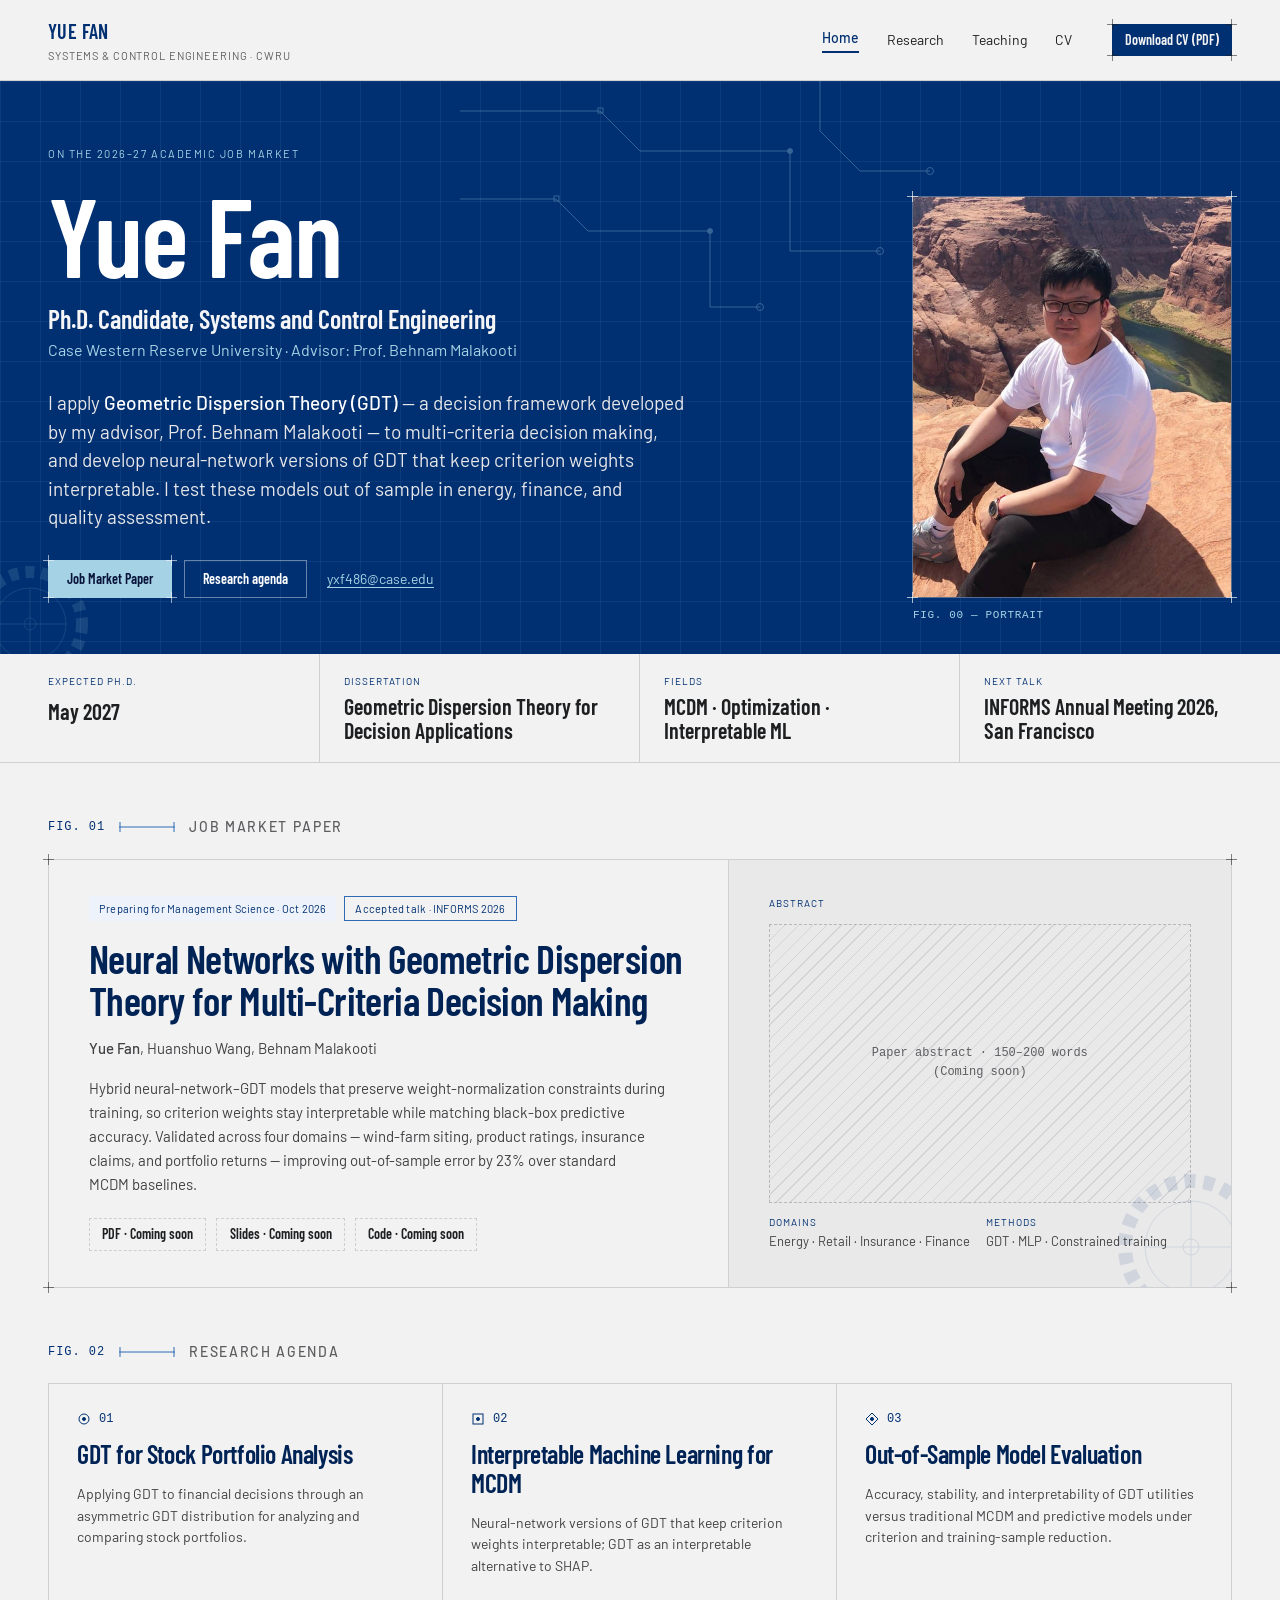
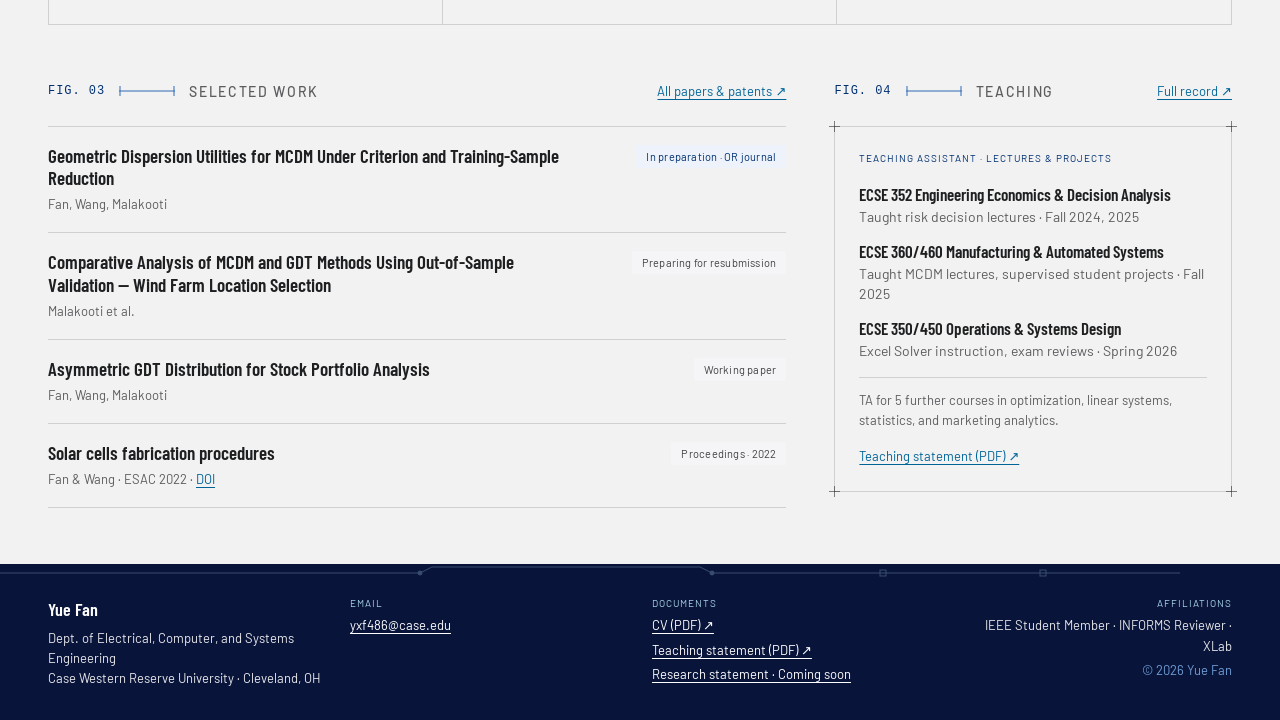
==== index.html @ 71620273 "Wind-farm paper: preparing for resubmission to a new journal Co-Authored-By: Claude Opus 5.5 <norepl" ====
<!DOCTYPE html>
<html>
<head>
  <meta charset="utf-8">
  <title>Yue Fan | Ph.D. Candidate, Systems and Control Engineering, CWRU</title>
  <style>
    * { margin: 0; padding: 0; box-sizing: border-box; }
    body { background: #faf9f5; display: flex; align-items: center; justify-content: center; min-height: 100vh; font-family: -apple-system, BlinkMacSystemFont, sans-serif; }
    #__bundler_loading { position: fixed; bottom: 20px; right: 20px; font: 13px/1.4 -apple-system, BlinkMacSystemFont, sans-serif; color: #666; background: #fff; padding: 8px 14px; border-radius: 8px; box-shadow: 0 1px 4px rgba(0,0,0,0.12); z-index: 10000; }
    #__bundler_thumbnail { position: fixed; inset: 0; width: 100%; height: 100%; display: flex; align-items: center; justify-content: center; background: #faf9f5; z-index: 9999; }
    #__bundler_thumbnail svg { width: 100%; height: 100%; object-fit: contain; }
    #__bundler_placeholder { color: #999; font-size: 14px; }
  </style>
  <noscript>
    <style>#__bundler_loading { display: none; }</style>
    <div style="position:fixed;bottom:12px;left:12px;font:13px/1.4 -apple-system,BlinkMacSystemFont,sans-serif;color:#999;background:rgba(255,255,255,0.9);padding:6px 12px;border-radius:6px;box-shadow:0 1px 4px rgba(0,0,0,0.08);z-index:10000;">
      This page requires JavaScript to display.
    </div>
  </noscript>
</head>
<body>
  <div id="__bundler_thumbnail"><svg xmlns="http://www.w3.org/2000/svg" sc-camel-view-box="0 0 100 100"><rect width="100" height="100" fill="#003071"></rect><text x="50" y="62" font-family="Barlow Condensed, Arial Narrow, sans-serif" font-weight="600" font-size="34" fill="#ffffff" text-anchor="middle">YF</text></svg></div>
  <div id="__bundler_loading">Unpacking...</div>

  <script>
    
document.addEventListener('DOMContentLoaded', async function() {
  const loading = document.getElementById('__bundler_loading');
  function setStatus(msg) { if (loading) loading.textContent = msg; }

  const FONT_MIME = /^(font[/]|application[/](x-)?font-|application[/]vnd\.ms-fontobject)/i;
  const MIME_TOKEN = /^[\w.+-]+[/][\w.+-]+$/;
  function toBase64(bytes) {
    let bin = '';
    for (let i = 0; i < bytes.length; i += 0x8000) {
      bin += String.fromCharCode.apply(null, bytes.subarray(i, i + 0x8000));
    }
    return btoa(bin);
  }

  // Error sink persists across replaceWith since it's on window, not the DOM.
  window.addEventListener('error', function(e) {
    // Failed resource loads (CSP-blocked links, scripts, images) fire plain
    // events at the element — warn only; real JS errors carry message/error.
    if (!e.message && !e.error && e.target && e.target !== window) {
      console.warn('[bundle] resource failed to load:',
        e.target.tagName, String(e.target.src || e.target.href || ''));
      return;
    }
    var p = document.body || document.documentElement;
    var d = document.getElementById('__bundler_err') || p.appendChild(document.createElement('div'));
    d.id = '__bundler_err';
    d.style.cssText = 'position:fixed;bottom:12px;left:12px;right:12px;font:12px/1.4 ui-monospace,monospace;background:#2a1215;color:#ff8a80;padding:10px 14px;border-radius:8px;border:1px solid #5c2b2e;z-index:99999;white-space:pre-wrap;max-height:40vh;overflow:auto';
    d.textContent = (d.textContent ? d.textContent + String.fromCharCode(10) : '') +
      '[bundle] ' + (e.message || e.type) +
      (e.filename ? ' (' + e.filename.slice(0, 60) + ':' + e.lineno + ')' : '');
  }, true);

  try {
    const manifestEl = document.querySelector('script[type="__bundler/manifest"]');
    const templateEl = document.querySelector('script[type="__bundler/template"]');
    if (!manifestEl || !templateEl) {
      setStatus('Error: missing bundle data');
      console.error('[bundler] Missing script tags — manifestEl:', !!manifestEl, 'templateEl:', !!templateEl);
      return;
    }

    const manifest = JSON.parse(manifestEl.textContent);
    let template = JSON.parse(templateEl.textContent);

    // Nested page bundles (iframe targets). Each ships ONCE, in the ROOT
    // document's manifest; frame srcs carry an about:blank#<uuid> marker
    // instead of a substitutable uuid. Every document mints the blobs for
    // its OWN frames — from local text at the root, or text obtained from
    // its DIRECT parent over the relay protocol below — so each frame
    // navigation stays same-origin with its initiator and a deduped page
    // loads at any depth on any host, including a file:// download's
    // opaque origins (where a blob minted by one document cannot be
    // navigated to by another).
    const pageOrderEl = document.querySelector('script[type="__bundler/page_order"]');
    const pageOrder = pageOrderEl ? JSON.parse(pageOrderEl.textContent) : [];
    const pageSet = new Set(pageOrder);
    const pageTexts = {};

    // ── Nested-page text protocol (parent-chain relay) ──
    // Page bundles ship once, in the ROOT document's manifest. Every
    // document mints the blobs for its OWN frames, obtaining page text
    // through a strict parent-chain relay: a document only ever SENDS to
    // its direct parent (which, for every document the publisher's own
    // runtime minted, is another publisher document) and only ACCEPTS
    // text from that direct parent; requests from below are honored only
    // for the document's own child frames, and the ROOT never sends
    // upward at all. That last rule is load-bearing: the artifact host's
    // frame-ancestors allows claude.ai (and friends) to frame an
    // artifact, so window.top can be a FOREIGN document — a top-addressed
    // protocol would hand page uuids to that ancestor and accept forged
    // "page text" from it, minting attacker HTML as an artifact-origin
    // blob document. The chain never touches the ancestor: requests stop
    // at the root, replies are origin-addressed per hop (never '*' when
    // an origin exists), and both directions are origin-gated (on https
    // a foreign sender's origin can never equal this document's; in
    // opaque contexts — file:// — everything serializes as 'null', where
    // an embedded EXTERNAL frame still fails the gate by carrying its
    // own real origin, and a sandboxed child of such a frame is excluded
    // by the own-child-frames check plus uuid unguessability). Shape is
    // deny-by-default: one request form, one reply form, no error
    // replies.
    // window.origin is the SERIALIZED SECURITY origin ('null' in opaque
    // contexts such as a sandboxed preview iframe) — location.origin is
    // computed from the URL and stays 'https://…' even when the document
    // is sandboxed, which would misgate every opaque chain.
    const OWN_TARGET = /^https?:[/][/]/.test(window.origin || '')
      ? window.origin
      : '*';
    function trustedOrigin(e) {
      if (e.origin === window.origin) return true; // https chains; opaque==opaque
      // file:// trees: Chrome serializes the file document's origin as
      // 'file://' while the blob: documents it mints serialize as 'null',
      // so the two legitimate shapes can never string-match — accept the
      // pair in both directions. https origins never serialize as either,
      // and sender identity (own child frame / direct parent) is checked
      // separately.
      return (
        (e.origin === 'null' &&
          (window.origin === 'file://' ||
            window.location.protocol === 'file:')) ||
        (/^file:/.test(e.origin) && window.origin === 'null')
      );
    }
    // Non-empty only in the root document (nested bundles ship an empty
    // island), so it doubles as the root marker: the root answers from
    // local text and treats a miss as authoritative — never relaying to
    // its (possibly foreign) parent.
    const isPageRoot = pageOrder.length > 0;
    const blobUrls = {};
    const resourceBlobs = {};
    const UUID_SHAPE = /^[0-9a-f]{8}-[0-9a-f]{4}-[0-9a-f]{4}-[0-9a-f]{4}-[0-9a-f]{12}$/;
    const pendingFrames = {}; // uuid -> [{el, frag}] awaiting text for own frames
    const pendingRelays = {}; // uuid -> [childWindow] awaiting text to pass down
    function mountPage(el, frag, text) {
      const pageBlob = new Blob([text], { type: 'text/html' });
      const u = URL.createObjectURL(pageBlob);
      resourceBlobs[u] = pageBlob;
      el.src = u + frag;
    }
    function deliverPage(uuid, text) {
      const frames = pendingFrames[uuid];
      delete pendingFrames[uuid];
      if (frames) for (const f of frames) mountPage(f.el, f.frag, text);
      const relays = pendingRelays[uuid];
      delete pendingRelays[uuid];
      if (relays) {
        for (const cw of relays) {
          try { cw.postMessage({ __bundler_page: uuid, __bundler_text: text }, OWN_TARGET); } catch (err) { /* gone */ }
        }
      }
    }
    function ownFrameWindows() {
      const out = [];
      for (const f of Array.from(document.querySelectorAll('iframe'))) {
        try { if (f.contentWindow) out.push(f.contentWindow); } catch (err) { /* detached */ }
      }
      return out;
    }
    window.addEventListener('message', function (e) {
      const d = e.data;
      if (!d || typeof d !== 'object' || !e.source) return;
      // Origin gate first; the structural checks below (own-child-frames
      // for requests, direct-parent + solicited-uuid for replies, the
      // root's never-relay rule) are what hold in fully opaque chains
      // where origin strings can't discriminate — a sandboxed root's
      // FOREIGN wrapper still fails all three even though both serialize
      // as real-vs-'null' rather than matching.
      if (!trustedOrigin(e)) return;
      if (typeof d.__bundler_need === 'string' && UUID_SHAPE.test(d.__bundler_need)) {
        // Requests are honored only for this document's own child frames.
        if (ownFrameWindows().indexOf(e.source) < 0) return;
        const uuid = d.__bundler_need;
        const text = pageTexts[uuid];
        if (typeof text === 'string') {
          try { e.source.postMessage({ __bundler_page: uuid, __bundler_text: text }, OWN_TARGET); } catch (err) { /* gone */ }
          return;
        }
        if (isPageRoot || window.parent === window) return; // authoritative miss
        const waiting = pendingRelays[uuid];
        if (waiting) {
          if (waiting.indexOf(e.source) < 0) waiting.push(e.source);
          return;
        }
        // Never-answered uuids would otherwise accumulate forever under a
        // request spray; past the cap (far above any real page count) new
        // relays are dropped rather than remembered.
        if (Object.keys(pendingRelays).length >= 128) return;
        pendingRelays[uuid] = [e.source];
        window.parent.postMessage({ __bundler_need: uuid }, OWN_TARGET);
      } else if (
        typeof d.__bundler_page === 'string' &&
        UUID_SHAPE.test(d.__bundler_page) &&
        typeof d.__bundler_text === 'string'
      ) {
        // The shape test is load-bearing beyond tidiness: the solicited
        // check below uses the in operator, which matches prototype keys
        // ('__proto__', 'constructor') — an unshaped key would reach
        // deliverPage and throw, painting the error banner.
        // Text is accepted only from the direct parent — the document
        // that minted this one.
        if (e.source !== window.parent || window.parent === window) return;
        if (!(d.__bundler_page in pendingFrames) && !(d.__bundler_page in pendingRelays)) return;
        deliverPage(d.__bundler_page, d.__bundler_text);
      }
    });

    const uuids = Object.keys(manifest);
    setStatus('Unpacking ' + uuids.length + ' assets...');

    await Promise.all(uuids.map(async (uuid) => {
      const entry = manifest[uuid];
      try {
        const binaryStr = atob(entry.data);
        const bytes = new Uint8Array(binaryStr.length);
        for (let i = 0; i < binaryStr.length; i++) bytes[i] = binaryStr.charCodeAt(i);

        let finalBytes = bytes;
        if (entry.compressed) {
          if (typeof DecompressionStream !== 'undefined') {
            const ds = new DecompressionStream('gzip');
            const writer = ds.writable.getWriter();
            const reader = ds.readable.getReader();
            writer.write(bytes);
            writer.close();
            const chunks = [];
            let totalLen = 0;
            while (true) {
              const { done, value } = await reader.read();
              if (done) break;
              chunks.push(value);
              totalLen += value.length;
            }
            finalBytes = new Uint8Array(totalLen);
            let offset = 0;
            for (const chunk of chunks) { finalBytes.set(chunk, offset); offset += chunk.length; }
          } else {
            console.warn('DecompressionStream not available, asset ' + uuid + ' may not render');
          }
        }

        if (pageSet.has(uuid)) {
          pageTexts[uuid] = new TextDecoder().decode(finalBytes);
          return;
        }
        if (FONT_MIME.test(entry.mime) && MIME_TOKEN.test(entry.mime)) {
          // Strict artifact hosts allow font-src data: but not blob:.
          blobUrls[uuid] = 'data:' + entry.mime + ';base64,' +
            (entry.compressed ? toBase64(finalBytes) : entry.data);
        } else {
          const blob = new Blob([finalBytes], { type: entry.mime });
          blobUrls[uuid] = URL.createObjectURL(blob);
          resourceBlobs[blobUrls[uuid]] = blob;
        }
      } catch (err) {
        console.error('Failed to decode asset ' + uuid + ':', err);
        const blob = new Blob([], { type: entry.mime });
        blobUrls[uuid] = URL.createObjectURL(blob);
        resourceBlobs[blobUrls[uuid]] = blob;
      }
    }));

    const extResEl = document.querySelector('script[type="__bundler/ext_resources"]');
    const extResources = extResEl ? JSON.parse(extResEl.textContent) : [];
    const resourceMap = {};
    for (const entry of extResources) {
      if (blobUrls[entry.uuid]) resourceMap[entry.id] = blobUrls[entry.uuid];
    }

    // Artifact-host CSP (connect-src 'self') refuses fetch() of blob: URLs —
    // consumers read these Blobs directly. Survives the swap like the error sink.
    window.__resourceBlobs = resourceBlobs;

    setStatus('Rendering...');
    // Page uuids have no blob here — they ride inside about:blank#<uuid>
    // frame markers the pass below resolves after the swap.
    for (const uuid of uuids) {
      if (pageSet.has(uuid)) continue;
      template = template.split(uuid).join(blobUrls[uuid]);
    }

    // Strip integrity + crossorigin — blob URLs from a file:// document inherit
    // a null origin, so crossorigin forces a CORS fetch that SRI then rejects.
    // The manifest bytes are ours; SRI protects against CDN compromise, not this.
    template = template.replace(/\s+integrity="[^"]*"/gi, '').replace(/\s+crossorigin="[^"]*"/gi, '');

    const resourceScript = '<script>window.__resources = ' +
      JSON.stringify(resourceMap).replace(/<\//g, '<\\/') +
      ';</' + 'script>';
    // Inject after <head> so the DOCTYPE stays first; prepending the script
    // would push the parser into quirks mode. DOMParser always emits a <head>
    // (synthesizing one if the source HTML omitted it) but may carry
    // attributes through, so match the full opening tag. slice() rather than
    // replace() keeps us clear of $-pattern substitution in resourceScript.
    const headOpen = template.match(/<head[^>]*>/i);
    if (headOpen) {
      const i = headOpen.index + headOpen[0].length;
      template = template.slice(0, i) + resourceScript + template.slice(i);
    }

    // Parse the template and swap the root element. Scripts inserted via
    // DOMParser/replaceWith are inert per spec — re-create each with
    // createElement so they execute, awaiting onload for src scripts to
    // preserve ordering (React before ReactDOM before Babel before text/babel).
    const doc = new DOMParser().parseFromString(template, 'text/html');
    document.documentElement.replaceWith(doc.documentElement);

    // Resolve page-frame markers: mint this document's own blob for each
    // framed page — from local text when this is the root, otherwise by
    // asking the direct parent over the relay protocol above. An
    // unanswered request leaves the frame on about:blank, the same
    // degraded state as a refused embed.
    {
      const MARKER = /^about:blank#([0-9a-f]{8}-[0-9a-f]{4}-[0-9a-f]{4}-[0-9a-f]{4}-[0-9a-f]{12})(#.*)?$/;
      const needed = [];
      for (const el of Array.from(document.querySelectorAll('iframe'))) {
        const m = MARKER.exec(el.getAttribute('src') || '');
        if (!m) continue;
        const text = pageTexts[m[1]];
        if (typeof text === 'string') {
          mountPage(el, m[2] || '', text);
        } else if (window.parent !== window && !isPageRoot) {
          const had = pendingFrames[m[1]];
          (pendingFrames[m[1]] = had || []).push({ el: el, frag: m[2] || '' });
          if (!had) needed.push(m[1]);
        }
      }
      for (const uuid of needed) {
        window.parent.postMessage({ __bundler_need: uuid }, OWN_TARGET);
      }
    }

    const dead = Array.from(document.scripts);
    for (const old of dead) {
      const s = document.createElement('script');
      for (const a of old.attributes) s.setAttribute(a.name, a.value);
      s.textContent = old.textContent;
      // text/babel scripts with a src: read and inline. transformScriptTags
      // does XHR against the src, but blob:null/ from a file:// origin is
      // silently dropped. Inlining makes it a plain inline babel script,
      // which transformScriptTags handles unconditionally.
      if ((s.type === 'text/babel' || s.type === 'text/jsx') && s.src) {
        const pre = resourceBlobs[s.src.split('#')[0]];
        s.textContent = pre ? await pre.text() : await (await fetch(s.src)).text();
        s.removeAttribute('src');
      }
      const p = s.src ? new Promise(function(r) { s.onload = s.onerror = r; }) : null;
      old.replaceWith(s);
      if (p) await p;
    }
    // Babel standalone auto-transforms type=text/babel on DOMContentLoaded,
    // which fired before we swapped the document. Trigger manually if present.
    if (window.Babel && typeof window.Babel.transformScriptTags === 'function') {
      window.Babel.transformScriptTags();
    }
  } catch (err) {
    setStatus('Error unpacking: ' + err.message);
    console.error('Bundle unpack error:', err);
  }
});

  </script>

  <script type="__bundler/manifest">
{"8e4fa746-bc37-4291-9273-9fb681e285dd":{"mime":"text/javascript","compressed":true,"data":"H4sIAAAAAAAACt1963rcNpLo/zwFxPHYpNRNXWI7ScttjS3JjhPJ8khyMrOSRmKT6G5KbJIm2LpE7u/bh9gn3Cc5XxXuIFuXJLPn7Jn91lGDQKFQKBQKVYXC8jJ5v/1xe//N4fYWGVbFhCRxt5rmdTqhy6yKlxfDmpH//s//IklB8qImNEnrkOzTwTTNEnKV1mNyFidGK/L0KRlMc1JNc4KVzsJvvCmjhNVVGtfe+je+H5D+a3L7DSGXUUVOTxM6/FQVJemTvcE5jeswocM0p1BGq/pm3az4sagmUSaq+8XgvEMu6E2HXEbZlCLcC3pD0pwUg3OyoYEbVW8JzacTWkWDjPZIXU1ph8RFPkxHU6vsqkpr8zd2QWYB6QHwowt6c0L6vFSjWE4HWRq/S2mWzEPQGQevU9+UtBgi8gv9PvHYzWRQZB7ZwKIl4nmkZwJa/+YbQpaXCcxRRaO4Dmv2DSHDaR7XaZGTEa33odgPkNAERshqsk/65CrNk+IqxM/[base64]/UdZUOpjX1PYSPULyAbGwgktjEJv2tAFPTSZlFNe2RJA7TPKfVj4e7Ox3x9Zz19Kg21J9hTa/rzSKvaV6Tr1/5wvA82YqPQf3AkeCvWYMdxbwc0uvaZ5UzJ0VJ892ojoExll/BTPgbvWN29K/XJ4vBxuvlkF7TGJsZ86MazZ2mOCsYJX3glTCLWP0hT+j13tD3Xi1DH6/N6RZ1+33SXYWR8t+vNGphCq3n9iXJK7pjWRpT32lMljS4o5WTMKP5qB53eF8WeyQFcCmsv6293U9AusoPQqThu6qYHNRVmo+AIB3iwRQtj+tJZnPY/2Ye/R/mSjWaKrqSjIkshr8ljhxuD8egaMJ/csiEZLTmIBP+u65u1Nh4OemTnw72PvKpxP54zRmJkf9l7Ud0OtP4ij6+fpU7nCjATa7A7d6Dr2+qKroJU4b/9XmlIPj9nYtVPDiXDJKYfCTZpw81wify59OnEkuruG/iumF/6zWWXUVZTfrkVqAzLCri8y8XpBhKFeeC3jDY+Y0xAr0ujlZOOG2eeAGCOro44WgeXZyYA3QpYsKFdoFYy2SDY+TQrIXzkvhjNMHF/Cmqx34Z1eM8mlCJIHISUpOXczZv4SpY3jQuEvp5/8NmMSmLHHa9spWtzMkaRCgay5CVWVr73rIXhGVR+gH2tF8UtWctUagfVrTMopj6y8dhEh+HIHSeLHeI5wXmJyjeEOU2tJmxeQ+KQqhRoBK8fXOwfbp5cED65Izv+SzuIsRxkSW0uh1E8cWoKqZ50ouLrKi6k/TaT3PCqtGgE0+riub1Jnwg3/+1U1dRzsoIygQhCBkUVUKr3mp5TViRpQm5B8yLlbvgdKsoSaest1Zerw+K6y5Lf0vzUU98HBTX68UlrYZZcdUbp0lCc077v13Qm2EVTSgjLO6ycZrT25W/[base64]/9AOLUqRD87jlohdyopuDf6pHNIf3jZMKsTcR0KRx1bssoSQDF5+U1+b68Xh8Wed1bXS2vl1fD52SadidFXrAyimlH/SUR4ux8Dy7fuYLlqqiS7qCi0UUP/+1CgUaxuSyTlJVZdNNLc+C47iAr4ov1qzSpx701Olkf03Q0rnurdOIKIYnnJa3qNI6ybpSlo7wH6lR3UNR1MVk3aMr58MWLjvz/8NtgvSFGsdZKB/4vfPFoKdkQABLAlNGqy1BfxTlvo8c0rygrskua3MIsdYfRJM1uenPmCKvgigm/f0Enj5qzuZvBgzlw1YVgU+jb8lpJIcGAK+Tb8loPe1ywGv8bMcmprnTWlbNilMZuNSXV6qLsAWtndFjjH7918XzSW1t9/t3z7799+fy79Ul03eUs9XIlHru4vSyvyeoKzKomwF8GKysraytiSv8yHA7F2ll70Nqx6fG8vF6/Gqc17WKlXlnR7lUVlW2SmA97eZHspjBgRj7tf/h4eAoqxc6Hj1ytSHMSlSVbvqID0JcuuqyORrRLr8uiAjWEHE/XVlafkwtKSzIo6rHAChqymzwmYPzITMtbRUdRmjMSccMbYTUtQ7K4zPf5CU3SiJRVmtdKV/tbGY0ouSWTqBqleY+shC/iybrQyghBkxjtEDSDkVvCZUGaszShPRJdFmmiK/8FMCmKuqP+Iq8Vm5BbImQAiaZ1oVstdsiiktnwZzSsaaUQJBxhvit3o+R8yuoeoddguiLdKzq4SOvu/CoKCjBFUhVld5hmNa16BGaJLKQTIHaUG8Duralgqh2gm1CQfaT7ww/MgmnUmFZ8syDhysoquwdeWlNevRsX07zukdU5YIdplnUnBcwGcMg9YEFCA5eBxaWa5jlshiZcFAapg+9KG7IzpbyfSdPnu887O6ef3ryXOrMHe29nUCQ3t1L6g0IgOG1lpthF/vFa8opZf4ZKujqiQD08pBSVaU7rkEzb1OCcApo8HGJIH76EbUcWPJ0ap4aNJ8tpWFNW+ywa0i08wPgSTmAc08yzDjF7AtvI5/0dQCiEs8nn/Q/YIZ5jBAaKgM7hWhNUHW+c45hCpXFuM/BlEk0TSQmveSZjdx/1mT5vWh0CKr4QOh1hGErEdNhWNGVhaLOBGvMgzvvzLFnc5tw3bLLWgVswBenfyR/[base64]/ooasPmwPhzSunVlX5JsOwL2C3wRU38/xZ06WyGqgmRDHErLpgIVRkvhsOjA+CungdmK1SmhGa+o0nCn27JCjE/VB8CEdRtOsZuY4d+mkmDOYxLDtEde+l+YCFzTK7dI6gh3gdhZY6PLal6TvVt4Ijy5ONkKB0brRBJj0Eg2DoHSRlYAk3DB4aYzSJVRiDtvpSlNBVB77+6i83YJvS9KkAz90y71LWlVpQhkfVeuyVj64vu3v04tNlonlBN0GJj/Zn+RiDSuaJ7Tyx77NuoGATDNGdft5lTvEWvti7HKRuAZBel1W2iD4YWv74+Hp/jZ4hP519Kb7H1H3t9MnJ+Kvle4Pp09OFpelPvTx8+7b7X1ZvbtxnCz5x+FxshRsPFm2lRp+YvQvo4x1SMMTBUiQPtEOliCsq3RiUnQB6qjdk3OI/gofwayMZmzfAys3FuHohJG4S1ZFhQAr4JGQ/VpF5a/jIqMIo2mOtzFHeNzLtNoh3dWghTvoF9InwzRPDotyh17SbPvLNMrS+ob3YCD9xRVJGSyYuT2udAj9IhxizgKv7mwoW5ElAFCUgiIaCLtKQTfy8au5kGOwYXn9ft/rGStVkAaw7fdJZaxPXn9hbv2F1vp3gLdqiyU7D7RR19Q1G/yx4Ck+Wpg/vUFgsxdvC2ESujn8aqs1jDJmVMOfbfVAO/FaVEK71jTnwSKJN5f/1Urk6r1gZVH543QyoFWD+4yl8bpP1mBJWHR65j0DGWiR7pkX3L22RO3GMmosnBY/j5gLPAro+WgeBloXrnEySmiJh5UVwzsF5SmWkZS8Ig7u6yRdWrK9VDiQVEmUgENdWpIchrK4UTHwzNWDTbpdW/8U2PX7sMM1GaT1nCT5zCLDfBHzu2nh0EH484mY1vRk3SBQzEd8hK7N+H46iSonZv1A1tdEUvUNOiFriiZ9s/2CwY4pqFknspI5DQAtJa8FHFG5a1RWbG4WL3hBABSo03xK7SlcsIVyKnertvoy1EIRkSyRNd3zBokh8qnfB2c6/9NraIO3hBsKSdoBSLM7OEXKkFnL7usuLGsLBoVd4BhO8HgjdQFzE4ZarUIIeCqeVjxYjIHgRn/1hqhEelh+BO2PVk5OdCNgRFEqmRC/XY3TjMK8WQx6xxoNrTnng5rIEfG5QhYJ3OHJ2W+rtPyv42RpOXCmf9JKAuwWSYD/[base64]/IF8IIiyYlYZMoywgroxyjYC8wGLbIR3gyZtOSTBGRq0HlieAHMWCPePgXnI8Cie/+m19Pf91/8wkOovhV+KRwbFV0JXxUIvhIhLDKb/hTfgLrrPEJfspPIHaMT/BTfhoWhdEZ/pSfKqO8koUmHAVkbAIXhXFUcpuz/CIKgAYzc/SfP4rxi6AXCFzezusqpSL8S5RTUSYpBpKr9P2jiw65PMHT/dFlh1ycWOTd/gVk365B3yKPszS+6BGvyDfhL4FvkcfjKB9R/gH/VF/SvJzW+OED/KXK2XQwSfmHA/xTfbmgN0lxleOnn+nNVnGVm9+mpfzyuTTLy4oyJj99gh/q66SYMqpg7sIvCyp+F3DxqwEZv9EcPSDy8zb8tGtkNLqkusYO/FQ1hkU85ai9g79U+SCbcqhvs6mGlxTTQUY1pbfwt0NvMK5d1xOaTznR+e9dmk9tvCaFidZuYWCF38ELrb+DXcP5LiaPfzbmTzj7FFU/8d8WXUUdQVlRw6Ct+K5wFDUsLEUdPQOikj0HopaeBVHLngdRK47ymGZmtU0scesp2ohaFnVkHUEfWcWg0KioVYdlPa04Yu+LWnWKpap+VrC2BjsFm9eiLqbxmNVRxXE4hJ8H8NOuQfNEf9/OE/uroj5+tmiP3w1qYQ2HVkkVjTQKW1U0sjGA7xIB+Gr2z7/JieVfzVmF73pK4bs9n/BdTRJ8tmZI+fs0em9kkY2jqikRVfVMbFUt5ZW0636QxZp+yo+opkCVAGRTnMO2jCF2/kbv6F+vvWcnX72jf3kni97XZ0f/enay+CxYVD7GD7uf9vYPTw+2d96dbu7sHWxz8xrs1vt0tH1dig37lX/d5T7Lr0ks/gp8jyyJ7paIFyy/Fvh6o9Qz5b9WF4Txzj9mgX8UdX87WQJbn2HwO1kM/GO22A+WR5ZFj2sgm6BmQOQx88HBKLU9aW+F0CQZoii2e6trGS7sn3YIKzskR68L2MXAjF6SJVOxWcLPOuQREV0edYgfY32vC6OPw7rYKa5gRTEKRzKweXEFo3EukmNg1MIe/oZTSQv2bbNjDqLukIgj8wqQqckSiWAqXr9alr+9155Gp72z5Vdjmk1o7R+zr6+D5VHaId4r8Bxj6ZNV7862x8u83jFbfC3aLqvGr5227dNoGAuEr6SiUdYhUZZG7MQI8W1oH1rfv4OKxGRnz3+1vBEAdaAPIJC/[base64]/gUNDyzuwg+07OlSee+mLsHq7i4YQIubBcwoFryxQG/MtaH3pCBQgom3tNYJNsPVoVs0XC8CPkcQqILBkpbdxKCVuompOM4awmw+0tyT3zX5ldgzFJZTxuMGQqPcGMXLQN7MDB6IQpqLWzBJMWmYZAGwXkpdbspd4I2QGlLBQW9dYzxRlUZdftXB/YTz7AWBMT3zJkhHdbjWGWtiYiCFFwgg/Cd4Uw1brbKAqUbDotJNYEd6V1RzGljoF7nXgrk6s/NbuRB1VeSwF17Qm6O1E3t34sVi3r4N3MkxVi2f9SO8dmuKZD7RJ23S5NZs37GZqKO5Vd2+AY3zx72Dw9ODw3/ubJ9+2t/7BOrw8iL52+npp8/726enZHFZGaSOuMoqA2ilCgths/LvCoLn5I+6kMdOj0dTy194jUD+wKha+YNH38lfIg5XwQNFflhUE9DTOAGUZBzjiY0jdgALysdlZctEMIT15S0r/C6EErq30eYvVQXRuieqLQjDor6kZTTXt7N4Yc9xGC5EWdZq9RRKyHTOlS1uKmpR6gCeu7vh+oF19Fg93JR3LjOE4wjkzCAaBAHgaYV9WKxn3SybmhfAYHg9Y9htusahCOVCJbdtN6vLzIjzc2OhZCSY3GKXlxdIXjA6GVW07JEkrWhcd/GSbxd66EaMpaMcGmP9usz0FWBD95bHD7071mX2UTvtfB0GWUeTEndkZ+ODbRH+ObwpObd8hJLtne1dEBof97a2TemL1VnzyqjYGjsyEAPQWFoKGuLDYJ4Y+Abh4cUS6JYFAk8Z/jgLAFIobv5YcV0YxM11h6sou8BQsYrmZn0xT2YrHvmC19m5IhTX18h6EhzXngZSexpgNR7Qg5XhgxwWBxaenkZ5XkDsF7jBrKmy42iweoPDLOy5ymSyl2isVBhNrBOOK186AMWPRdMg5OHZvj/go5DiITAF68HOh63t0w9bp7+82fm8rUJ3Vro/RN3hye33sycqXGdre/Pn0829j4f7ezun73b2fpW1fbjfMfzK4u6wqOA/sDVps8JXuREHDqw3n/+hQMjF8ZVfF/6KMuqrOnd+5f8JnLiglG3R+GIXIsAPo5FP1RkcXUlZCMGi2UetwKk7BG0xGDLUoNHMViRo5lyXjmWwcBeM7N1RVgyirMvioqTiKqUXNPpv5QAYjOIC2ipiyijlqjJEnWXzGMG/[base64]/MekyoGU3hdAgN9hZu0YNoqNrViHU5nS0aArEI68s0q6DA9ZVC25JLPIUcIJagSItxERHpEtJqCxq/4LHPjzcSqMCX4FeG+nFrWpnmBvEKyZp0r1iPVBInK89/TWaXnvrDaDAH5zhMcgY+sDj9opZVVRgokKnEeyL2rtQsnMRzbLBEe7x/ywRj+MXODg4gSSN0NdbXOOYeofZ6QHsU5hB/4X7mFkje/6AM55QAUCEgWfctjzVEfA7fmyuCsCruRKiUfD7kVEg2xcRwn4A5XTgMkf9vmVnjmjhEnaLhcaWzFG4xL0E5C3qu5fWWB8xpwgBIscvVeeaUsjUyE+X7Uc3Db8lPQJXbmAX+zlNmC/qpsnP9Ibh2V/[base64]/vEBC+/ri2uPuilaqYSThGZtjZT2avenL4Y5PRp15IHPqiH17auoymnyY5GhSfNOtclgnyr/rG5N+8jWV+PI0Qy5mQe+boSnp+ou34YH1hzveAUWNbQyjN0aF3GEvlFCjtcya4DI0BYv6LPIaAg1fO9IX7E9IdBRAw19+MUdi0hs2heLZnT7fH1dC4Z1d3nDjFFf13NN7KqC0AlAc7LrEy9oWS6OJby+rk3haBvuAd79hnvTbC8lFb1B6GPp52oTPeITCiAykz/DMDTM/qU8uNq60YKPbgA9vtKNamveAiiNnZNfsOkbF2zcSL8FMesqkcTH4squJeLspIUEwqk2gPdaTAmQRrGoumjNdGAYN3KcckI8iCHzOo1yIbJTSNwlrK88iopnJiBWZgJPk9aAfHuLbFtK7lkiHpnNPKeipYfZoYfEXcpOU2ADp2hOpySnl7SSk5XIi/B8A6YJiRihk7K+sZFzUGthcxfjdjq30fgB9BWZMBrElWMzCs2baRYDGmsiZb9EWZpIccv1IztJ1qXDOmo4d+3qKezql3Mx4EsAVQedsosXeoOiyGiUt93JsLoXBLyPaEApaUy7NOxonFLtotPaeS3pmaWsfk9BgpqG+oY5A6opu4WpGERMXCFuNImYaJDWdOKZbcCa/[base64]/MkqyyXR71WgWLq5ZY8uYyyB4gTdAS2yhOY1328en+/ULiMsmZj3rsEs6Ci6k18xNegJQvhAyTJA8XCJXett4oEU2OCVSwRf/qUtAqCSzGkBjDpmcNT6e9k7FZOMQanWcUmWDtntByGLAbJ52wXGFrB783MtaXb4plCDBiEozagzP9ugLKOt2WGtuNG11Z0h2XiBlfEHEa18hu0YWFVMOBx3lWg25lXfm7jXseLrt3muCCNAByYG+M427JT/jkLQQf0MHUtgHDjkmbA01OJaE+hbH7F2enxSbJaFaxGh3lPk29jnjtdLZ1AuXTlBmFZ/rX/eoT+a4OgTXs/[base64]/XN2/bVm14F/vPH1L1+fBDLt1BRHfs6uMXX0OfP+fxTskDCPhxB8SFRzsPxL6Av9P7gZXN+xF4wjptPzSAdzRXN11Z+soJNiAVi2kdHbjuBVYcoXP9MbjIswoD992ua937jLDz5XhdNdbOi/Q/zYM/vcmLPHNdhZ+ggM0BsYNSTToTu8/zbNE0wAqJeRbYLU9klzQYD50WgdWEolJFpq2a6msFMBkABrAFFBJGdFlGxf17TKo8zna8qfBh0y5ems2/KMXMoYB+KPuHemZT9v2fZ0wqdL4yorCiRlq3D2DeaQQ9ZnxpbxCCVDbxfApGIcvrWJiAHZOAuF1GgOolK2t/aG1vab4IGXJm1z2jlTkJ4JmqsnoTiSy7l5jxWACzpGZeDAttq8Xq6TU5n5vg54bN/vU4hscCBzSgyJQumzMU99c6xU0F332jAEWrK2ocYxrsBp3CGiisi8uMQTEVvM0wd6JyoB7SebTeUMc6byDciYEyXoyBmsyjMSY4wWalRRmpPbW7Sbrr0Eg6qwoE6KZJpRSFLISFRRbWGNRKo+Ak6Odch0SyKS4YWvDKp7c6aQP8XSnEelMI/lEjbOu76pQ+KhX86QcWfcmhnCA96N3031mnA6Gef/hmlSdzPmieM6sqhDyjGwT6kTDLQq/hrCLcyeOIKuG4JNm9l/5Lc0rPQlj9HMDfVbK2kY0e0UQopIvvIOUIMy6gglzDHuzNW47zkM2P6Rxkh1sBn5X3B6cNDXFgsINz2YY778v8XVPf1MyZ/I241D1K1NPfM49dDoB7ePB6A39jflIQu3Cv1z3plLyNKf6Y0RFake2MmFXQb/hHgBHzizeW8vwftlUMlOQfkmy3xv0XTMicwgiXG7RtEsaWjPZjXIXGJIRlNFAXnCe3eCafEK0Brpkxfffr9qYO2kJmJ2XiJs4Y/XyKtX5AV40sZrZInAHEbVZpHQN7WfBuSr3ByV7iK0tSVIEgO+7fEaef0aUp2EdSE0nm9fWl7+j9u/bO9jJBHEYPy8/c/trUbKDB7oKoLxQZOOKhqRAtM5kDqtMyqyVsC2dRkxkuIbFOQyTWhBommSFg9JhfFx7/BUpO842N7Z3jzcwxwfvbyo8bovBJK66T1OxGWwDvfWB3aG4dYYB4vD4CbmIYaR6FQUR2Zc7Yk4ozqBXb/3IMdT6u/l2Y1xaMGoWPPYAtp2y8Rg6IPAmKeDypx8qy0kDJQT0Do20JuD6XCYXkPmHI3TBvG+4p0Ge026J+G77sXMM+vBbZXmIc48cv3PHLLud8c98Ej1xwyNPfEUoJqIu1XTP2IVlHb/u2yC3EbQ3MBFfBk39qvLPJcOEAmFe1BMtWZM4wtM5/f0KZkfkQHAnRZg1QFly+A98iiVwL7xN3dTlMcE8Po5RZgv1QJzImPS33LvubyKSrx5W+VYrteOfOwsDMOHbr/2lqnvsuLrCzolEtdv4CSxAx9wJ4oYM+VcNUXxwDdiRQTrgUu/HqesQzzxmtr6XXUw7TwEBWjdZXlxkbyN4ouuyP5B6gLyDildQSm4HUirVEdZBicVfB5AYQi5suULB3N65vZ1jR4Uh3KB8f/i5Rdzh2a05qmOeebrDokHRgJ4AMChIvfrn+DvojWStNHcBD8sqph+xm/+g+BaDWxVQtBoK01QDCp4ze+i/SmYTD6Z0+pU/TXNss+QBqcBDWbscEzJMIvwbTXYv2HG1EuDnE0ZifAhipr4E1qNaEIgW4nQ6dR08bq/RBkzaCBDcY3ZmFn7Mxg0tmIksfloo3PdDGp1ozzpynZdg6cNuT3MhebyTtRT2sbWJvahjv+es2T0B/RQqp+Mxxgc5+tS2AvpqPyJkABWZy19+lR9CL5+VeXrz7iyY+0bw9x3sOi4K7lj+EwDVwioGXautLNxlGXFFebJ9KMOUbyOFolBWyZOETRzoXNw4bXDSF/BueCP8fIrzvIgYWs2A7f54IHNAa/oQqo/UGVwoeR1E1n3Cb7oIuAgYC/A1kcXJ20N78ow+qlx9NOnOfscp1zg/Kc0U8xstfLoqkPGo/oEtXhp4ga7MzyD0Xm5Ul570k0BqquFoHKZ86OV+GEcW23LlnFqRZVfP421QTx8BU4W8Fcsg4aV65bwh3iIdKB01PMu4xFKr/FIxaEaLnrU/HtIKbn5yY/cymW5/63RgMN//jj4w0JW8B3PeLDB7aIiLBdHA1lvDFOR1Ar1grPmGebisNhNc5wVa2XwgrmXio0ZhZrzJu+WTNL8V5eckzT/cT5FmydivI2rRMm7CATdjS+fAugQmrNpRcVbF87jy3e+rvEmjymri0qkWlNZ8mWPWOqrrPpcj9BSSaFE6HVN84SJ5rrc0nzbtQ4CSRKpLNaq3Zz93gyeuKMamw4eUCunNGFyd/U6XDwYzWBPPMijko2LGoQL7IeS7M+YXvywaY4YqaMLmoO9VdzTxYeb/vs//0urtotE3/ytIPFsCnA54H1stFlfE0QwAJWpTOMLYiwFcsksYLyjbl7UY0SjqAzTHc9ZwQwdaj65DJtYCx3m6V6ONW0OBX8dA1U0D/DnvlmHVHRCIUM3Dt9H7uoo+oaXaN5CrrDGXFdpCSaGQo5evI8VF3kMppykoCx/BpPQjWrQXmqkMqgXtLrhSbRrh4pdcRmavFH9k8F0UhIfFAiBmXouGNkdTOTC6O4AA+rDbFymEQJ5A0GPPJskI2eXtDojUZ7wXK8Mxz6hkwIGFOUWKJpfdhMKT4nAWjLWEBhWwMYy7I5plD1kgodRmtFEaDfmpdl723xmtOIm3se1+wXS1umE55IZPtGqixp/HlNrSHyP+O///C9yQUtIy1xRuCOEM2euO/6uhs0SrCBgGZRwYWlO45gyNpxmBt/FEfDFOE3AA8LSQZbmo2eMAL7TyjTMLhKcochuK0LXr9KSQngp6KEC6zN+FviJnSEfVgmoxfZcnlUhntPQq3L2kCkDqmDtBxIewZtCTxwyhO+Qn2b5T6cOnt8wHvT09LJHVjrk9JRWlXsPT0E033xxrf4aYIhAAtGFPHTd2rAtkz/WbDkOEdPUobCYRBdcL/atR3GMUQeh0Jsd8ln7pdXAPbYDx+IcdAfw6GBU3ZBxUVz0SCRlfFxFbEyi/[base64]/4BtdXnSLkvBr1Shl4IUxcgYnd6T7mTnFIHCAZ+At3TTKCF+qICUh/S9/GDCqCc4uQsNcPXWXXUWlZTzRq0WsCdVf0wcGOVq47ejrV/cQaixD6608sSwzYXKCbXNHLq2p3EL8oLnerb3JSXPQqKQ2o/kVldhsVJEv4dn87PIUvR9FhxB34NgkwNxmv2AUw3xRdsmTr9wxWoe/+VVF/3euzyai5tQ6TGFfB2gO2vjcejtJw5c2Mj4a26ysObYVNWMbC8OwUS6S4IANV8JpyiBpBOOmQ1it0bQeF9UzJpbykraHMcoXIto3QRk8Pe2WFR2m1zQxlvBVChTF3PBlSRNrURokaixCELA8FaAOPe7IQOOOGVksjMisRl+LNoE2/MhQxx3xHVbNpm+ch225pG0EhuAqU4nAOEQRsyDOtGDP5+U4q3BM5z/X23jCmlioz6cRu3H1AqVo+EwmlEGlBjjyEnJUkFlg2GztqT+4ikpDbis99QpOMM7hb8cQ7Vy5N2fdsLvALpJRGDU4l+BcAiFvQUg4D8ZRBUnHUNSvk0QcRg1QFe0O04oyYR4HNEC6A9wJbA14EBoyQq/h8o/[base64]/Aoc2r1Y+GJ3G1Pw7lk6DJ9q8aeR+NhfvmLZy+v8uYaLd2/gk5x/cYWK8ziHjc1F7rULLyNhwYmC+SW3796vwnN1R+5yJum7XqGGJsORmn9pPoLWrUKtlzeDktmhnu6kZSqw73+A6ji7QWuv85vBY650YvOVpwiwBqL0tccbMo68b62x+46EoMsd0zzxxNKvpiBUTczN8xbLqyJxaEN/cd7IhIATxPgxEAZm/nRvVmPgLgOjAfZPl2rKoxTcxTtCRtRDCMORweC5hCZOnordAdprrkH8yymVgGkRrr/6wRjxrYc1JVmG7yAi6yYA7xJR2nFnEDBuweCLW4jKD/419w7PZaeQmyRHSnEklhu/TmdO20Faiw1u9OK3iaRZVhJu5+MEUqW41mD0oj0bTwNiaJ+PfTklnrC1dtHg1UT4LkB0is6rBdlDTbjyuClxWXksWl9bDvUsLq03w/8Lc34nh/RMu8HEPMs52WXGt53fxgWKBO4nVQp77CPKA0Yl7UQ+0F7VomKqeroXRffgS5byvfK/ernBrNpwSmBTGsSrN18BFH7iMVEcdx/JihQGJneqP2eNM5J0lYfX2pxm/GrxoukrhVtVCQ0f5+pVYakjzIOU6ThGOA6ZhvbF4ucHJ98kzX1NuoyHcuPpkyRxdHcITHiBO/yRJp/o1F491j8LGxQlhCD9VBcSZVy566AvvYdA4buUdk31OGliARBGhvOiMN7FRfzs2JP6v7ZtrCZboiPti1zUkPvQ67hCsCA3ALrk/8bCKFQEfzia/3O6EHY/TWrzwgbk9fUsDBzE6TnXAyzhVhkIFeitlaHKDWI2mon/UgcDKwzTGEFweBzJllNviVowloD5tD4c0rv2mG9FMUcO/Csi+n+PPZq5Z64jhGBTs85WTEO/WYb52MOLA5kIyZVmHqDAZ0nAxOqcdtaBbuYNbOTvC/MsDqgxHqRRIejpCcRFRxC2bDl4+3UyMpmM0ci+66i9mCKp09om6yF1ypbQg/42iihmaOJjmSUYTJzBRlL7NigFcMrTDlgZZMcA7eWmeFFeoAbBiWsUUqjMrzhDSpmLtDf5fuLgvw7H+4gXw7LBzOBKDGph7A8AFCMYtAiu6Msl1gPX+9pvNw9PP+zv8eZO6ZL3l5WleXozg5L1cAYP/bfX78NtwdXk6SXgB7NmJCGqepHkocgBoeAf7H/DwO46+/f55d+v9zc71m5vzLyvDHw4+lb/Qy62XH0a/1Zvvsnz33cvi1+V//P39ZEiXPrD/+P7wy3a6VcU/Xuzu/Pzh5TB9u/wfDvCtvd17EO4mxaSBNBTeizjAtpEfHb6/Hv+2tpr98v6fH3fj5Ke9my8rq9vJaOV8nC/Ha2s5u165uPnyaeXwOvrlxa+/JOzgx9Xhwdbn4Yt//nS+qjp4++bt9s58xP82iAY0W4ZJTCK4bfW378K1H8KVZSx3seXAbEwnK9//nCbpxy87SfnTl50vP7x4v7yznX7/98vzbPn68z+z7Nu/f9i5KXeLv7988fei+umHncu6XNv/xz/fv313vnpj3y+Kk/wA70a9kxdnWZW6F4xa2dpiaZHMkr96Bew8h4Fbr2bwmxVgR2BV3COXhN9lxR+IErirRlVa3/QAu+ZqlbFNmt9TtjlldTERV6fk1XsuixeMgzY+Rf70Kcnt543W7YcPeJwbyA3Y//yRGXYphjRyvEVqX1pImcCCv9HkJCW1m8t3Y54+JSOVfs640zIKnzwRf3IK3kwGRdZ84EDE020VdU0TfEu+Kopa3IoWyOtn4OFbIzSZ0RG+FwJZiYVsCt30rsYD23Pe8FYPcR8xOjppkdPqwWw+ce939t6+2Tn9tLezc/rh4+H2/i9vdk534QmiFyvrLXUOP+xu730+5FW+pc/Xm1Go8nL4Lga+Mb/I90W0oXNVM4rH9H69BciGi3WniBL3mQO5YsBmQJNdnoPzoY8wlEWWza9uvPBgPIoJW/ZbwMa3Z0YsV/ykpuZTVUxSRuWted/SpcwxqRZmoZpSkcd/gBmtLQGihF9Hiy7ViUs0eiUR8v2KYhjluaPg6Jup89754Rc7TdMUCxkmouQClVXOcxG8WEkU+xjH9AcFQZWsWxXjqmBsr0pHaPvzorzIb+Cp5tabXiyEd4WjRGmHFbXOyfBdplWo6Ln+oIYND56HcA8pT/Dqn6/dBTNXL2pOmpU6mebJg5hScRlg7vNHBVEco1PX1dXRlcvhih5QIwU1yeQyWU1xmCxQ3AWrENU/[base64]/KJDW0J2GSE4KRJjZeDLinV1Y9eC1F+TIoHpmhTJUS6TWMhmcDoS61Z9s9Y9v6apb7VCC7G4VQPdQZjQYTTNanMk8pbsvFPdpo0xfw8EEjOq5z/ch4kXnFOB8QqIGYVh12G0NpnNydeDpOMsCSN6lhdCCggbLGYaF76GZx7xxxHrEShzxIJMAtAhMgfJPOH9qCUgd587WJ+LNzKYYjJEkhc6UIWPwWr908Hex5AbDdLhjciH2iIKo8sozTAv2UOE4h+ThFbjECNxhWIwmbKanNlSF/Y8T0+KNzsjRQW2YnImtBrz61l4R+x+Y4056/[base64]/3QCzzrHGLBFvwsw3Cx5IG/SbTGgxrX3giM48i5BeD/KPR7Zs3/7MlJFte+BDeRolvuEjkGXQvqnGzuNnvZM6r1S2LO6W09e8NyaFGr6mXyCatzrWHeRdQ+iaRnG0pivfiV4LcnZ2wz+kZ0giYwa9x5BVEEVqJKGtYWxsPJRU7YQy6GRWROuqZYy+Q3lylAyO4J+sbODb8s7dQ5OkC/[base64]/Gq3EKEUkkNO/EZ0+c7xUUV1M0phpJ9Wbw73dD5unmwfgu+CrZHmZZNFNMeVuaS8cXt/KlL3DjF7PwrjIrJJ1+KfLn7NPi7wXF9l0ks/CUZUmqiL8mIVRfBtl6SjvwnM5rBdTuAQ2C8/j2/Mpq9PhTVfkzNOfBo1PrIxi2h3Q+orSfBYOV28Bgd7qLMwLNq7S/AILuvzv3soshPRZvAz+6sE/s3B49eJ2WOR194onFXmxsgKFL63Cl7zwO6vwO174vVX4PRay1VVeyiDEbXW1vMbCNbNwTRR+axZ+Kwqfm4XPReELs/CFKHxpFr7khWsrRuHaiig0e1/D3qeQTewW7KJdZbzsYWEcMToL65h/xMlSc5EXSMircVrTLs5CjxfNwlFUfn87isre9wB+FJWrK/hzdUX+XuO/1+Tvl/z3S/F77Tn+XsMhT1ZuJ1E1SnOYvEn9vfjVrQvRwaReXTMLOdhJvfrSKkXgk4FqPyjqupgIEAMNQpQLKAMNRX5AQGXBKprdliLfdq+iWVSnlxS/RAOmv0QDVmTTms7CCnT52wHkNqi6VZSkU9Z7sfLXWVhAPoVbuL02zIqr3jhNEmDmwaC4vh0U1zBZaT7qiZaDAvvHO5O38bRiRdUTP2fh1erKyi1PPgSJkWbhYEX02MuLnOKDhcG6IQX4Q6haCGxtH3x4//F0a2/zdHdvC14gBs/Mqwmto+PB0b9enyweD0DIHrPF/jFbPPKenSQUUhCfJkV8OikSCkWior/REwv1KwaPBUYr//hqKYA/llPpSN188/GXNwenb9+f7nx4/+Mh+LH+MlyhlL70mlW23uz/jDXW6Fq89tIJI0Cv3I84tt0oj0a0gocnOyQ1Ygotbyve8JgbJ9Z4zj5LLx/om+XU2SriXe4+0BsTOrwxvSveEtjOGl+jsjwcU4wV8DKQLMKbZ240IuuncEqG0kMnNocQogYZTDDAkbupARcaYhLqqLrAPJOygPcH+T4hxycM7PP+zgGNqnj8KaqiCfOxO26q+iWlVxuY0RWDXBhWk2+wj0yjkYeISA0kMDvfkH/07NHaW5ujhERlmd1sIhXfjhyn84JFXdeeILwhoGFrepjYOLzWc/lTuwiNXqx3MfrkDAJSO/[base64]/1fwZpQk25c0r3fgrJTTyveEy8TrEMenI8x4+LQ6oSgIucMF/gqh3DWwcz5AFudSqhmjWytYtkQVQCzRCV4AQ6LYJ1JDBNfrdnn7JGpzic38ZobeBXslCDcEP1bgsMqqGFCvaVm11oi91oQAcoMwxItG1kPdKogBn1WCOHF8rlumpzyxJS/XPDazguG2y1/2ptf1Ac8qZT5/hN+4WILM3htt9SwzBtRvf1lanHp4lN2C2PXRHIEU0t/N6ZLVwPTsVHOdyfSh6xxCeWDcNjzru72V6OPZPSubGsvZPg36pzoVcptZW+S5iutr8eCD+Yq75w5V52fAOxxYEV92UiqW75q02xL1V9GVnaq/5XohZnHqQ9Wj1PKGi1WJ+eaxVlhHo4+OdVJoeNHNW/opqjAJUN/AHhjBYkYYBC5cjRq8X2aCxNUeiWP9web+h0+HDV8+bi9Gp0HLgxzEsaYJWJgy3ucDmvPKmxht4xWu9SYOBpNzm1s7HiaXQ702LOeydyPujdgxFPL+V5R3+EUSMoOoCn6ZBEaiH4U4CSwguBSsfVDBaBlsgyxBcyU16thg7ltURO+TFhvsfPj4M5f6smR3+/DNn8IWAHFJvCTQyhbjig5NvriTaYppzR/U+LcxS5MuLhV0wBtwVOuYKpqpNwvDutgprmi1GTHqvEe43goXCDIPsCaW+2pdE7u7Ys3d2jwYDtpAQhWM1ZSWdBT/bExpLXYe+3OUYUxwzd93hJh1wNENWnf7g8saOkkQ9u6EsUPZhhWeh8F4vUbmLzlpALI5VY/e3EyQfAac3Thl4ItIvKCts+aK9yY0SSNQeNEAnmVtnRlrsm3WOYjHdngXpBYU7qCADQNTPXuBK+paceF123GRcJq4IOfAfIqYRxHdGDPWcm1L9exIStZgdeJknOT/e4jM5P9rFycu6Wb3S2RODecVozYh3czOIcWqdJSgXE1tjEBLQX4HUw/aMNrF3ALNxIM2QvNAdbuORk1GQ4dHFugnRZtiZ84Kq6ORLQEbDRFL5TFrofzDZsim++/dv+eM3GbdKA+QVHwnf/AmP2vMgMO1ALOpBTRVikfoBG0xl21u41aHkzgpdRr2jubFIf40ivv8QBzln/Mv06KmyecqgwXcIepOFMoXxo7SE+E9QrlvlnxGnSRmTKThSDskJUvkubOniuZV5mP95aOo+9tK94fT7ol8gReB8od8uWWv8S5Fd9WkAKygcwhOgN74B/FS2Dl5hQjpp1CXj9my7uX8JAjI+dLSujXEcx48+8x7JgYkS7xnOhBOojC3J9EORxt4trnJhHl87Bk4EP2nNb0O/A1yjgnyekZhw32IeQw3iwl6rLk81jegIEdtXx22oARn3ihrO0MZvdlnKHF+4qLcODvBaBGwGxASG6M3VzHgtdQnMSqgyAhLmhGsk5EmGWkV97OW/gQq7lDNjh0LlYHrM87gkjlMvCXA+DHwlvUS4oPE0sUWaxDFIDAgvsxq4y0ue3x9rZkRCxjFwW8NdFchYEyzTA+/LJnHS4GiRzwHyfb+5wgI2zSluw8aJCDNfVJWMaUGzRN7psWorKOxHURgrZViWjdd6RhuAfl+hzfmUogZ42d0Z6WYPpiE8mxXMncRrAmMXMN1oYoSWtZju+j/3pKyVofDeHMXwQNYvsHobgvfCzglNAJulUBWIX2yG9XjcBJd+ysdUdY18gW4LddxxYi2/b79GBlOU1hO2djX7ITzBFxq3joTc5eaq+HP4fwFwfktLGsy6nxUJZ6ClXnFSVT6foLadCKOkUHjPTOj0vLCMVtUHP9E7qsJnPkS0iMYcE8WVA1PBkKvcxHb8qTJJ9QYDuBgCf44cyehWctV0EdcKs31mpHmQ66fdIh7hpDXZPri4UKlUxvnBzOFho4HunhI/gyhZptM9eCT6EMtpE76vBItLfnSUvOdT107ZZz8MnxHDR8XBb8KhAvVLMZIVc8GxHA4LrgN8eaoyKbV68EPAarnfNOf9BoN0d4QpjmjVb0/zaj2wkKHS8TD2G+/2S9I315TNmMw/syIblN9xIxBB1JiigqaXOpyzQXk1dFX8+Sl68x8DN7UiFU6EVsn5rO+Lz4qt6+OOkvRcONyuQiY5619I6zQjGlzYtONmLSUGhc8fLvEzA0IPl9IzGM87FRm3OaiizAPl1topDzq8ditjgV1/tdLWsGzE3qGpwPWmx/LoCsOeYIVAVCuivagZHiKpTUzTsXfR7JDazGlsN5ujMPkMIezY4WZYQJ4t83qzsmYIugsMR7RWv4J6Jh/w8vEppAweszhCQMBKRDjcHMPNXiPR4Xq2JjNvd1Pex/h8ditD/iQbtgWdbLPm4E4Ni6KuzksxEss/QYrm9LaeCpT1XQlvlmfezFUVTv+5RslECXNxFTi/e9G1h6L3b4xlrO8Xy1StvfnpDXwbcBqfiwoQ/4QlwLy4Be6rFHzbPeaIwWMnjFA0VFoJHeSVDDehuoR+bRW/7WbwI5/kI04pXtE+D+hOg+ksvyisjbEnEr69EjL3fX+a0XQsP16uwQlolQNaEb0rQlGXu/Wn+eA4AGv9wJq3ESYA26b34GcB60laFhNhOZ2vSAb2SWshFAtYqjJyqYaUYVD+cab7QNXH5yk3CLBYAWMbq//JTwpLhGaw73lz/sfFPMK3CChXhLjQnL2+/vcCq47YW4aG+0ArUa48O/1BcC/eAHdBiBcCaangMNU1EPXgMgQJSzKpCcu7Yuq8t4+ZWuOiVncAWBreHd/fqZC4wMhz6zQfPHYFO8RRbtznZBfuu09uy9yn8+7c5UP2XhNZA5wGogge/54wZBWFN4zUE+5YoQ9PJF2Y0qSeTH2andrf4JZvzKx5mQqmAWSvHUbbetmxnL5kkTF4yvwj634EKDWzhFpgdf6N83M/VMi7lq+uu4m8WvgsPhCXm3gFx643VQ/EnsfeedZm/g4QyHkK/7HLq0jSaDEfffDakUvU3rF2+GfZissaG2nnjtBvx/Kg0C81fFjPclEXjmnsptDg389ZwIIao8Syk/MhnFuJmMRF94VNBElNXd2H7nq6nFFr+wZdubXuDNunwu0lRiiIGXqPXVgVXK/QSpOwceIfk51eGm0ntiRQpGI+pQoNI18PEKwJTA6pNc09hGZjfCIG0Ntv6oKMMQHB2yVKpAaQ3sYpHs+tSM1MbkmaE1c2zgUTIPIdFAhaoRi+o2h6em3L0EpfhXQZe6AIX9HD6egiaCl6ZnUn7XNpmJZ45Hqh02lPDF/wdy75+wA//Lln1+/gvXJMCDZhBMX+vGY776Vbc+bBAimI0a/NOWreS0/Y9yhMCevh5UjWLsdpXbQI694/AyRUWr852t+Z5tfByJn/KGc5oux4i3uM3NHaVp0XRycAAAhUkDLyVhTfLZz0YPo9MB7+uY7b/gupMl1RqtGpnxje248tA6v/[base64]/uUKjjSnDVwuq9LEXH0trAOo7cmapK9bGfdVdZmVIVQ8u6K/zpwos4euCHzL8xMqspZW61ztkYVtd3ruF4WPPQf8vlNAyxngEYq/pfbfq+q3mk6V9Uz8RutXzzaGyW8aL7vkJ3UclrJK/pYsJn8bM2dU2ReKtWmNMxRZQ/M3orZVVq1JVF28kxbqVgAPFYAKZJTnBaRUT6TW3A74gUtb5RUsM/6MXl1m4emp6sS+i26gIef7AE0/vfuNsRJSM3k4am6cC1wbNpeWXf58SJsPhUM5rKL4glbg68zoLiz9l/R5h+T4roJMDWObsFkKZpAHppKF6LS93Mh57FzSAV8uwONDtpYAv0LDZWXQcq1d3vjgmWtq8pqIQVgbDQKXGXOa82fBcy5NaCaarbctMnQXi8OM3Js6BOQAuM9+pjeuxmx8EteD4i6c+bLGxZzGds/HoZPR47CtSyWMOoO1dgplkE4vqWNBNc7DC02Ciwl02d/S9UQ4IO8ek1IFJwFCVa11OhFbJ5s/DQ2Oxkgbh5Xh/vR+dKWOwQ6n3pWv1/QXMycm0AN7lMpaAPentW9+Jk5b92XEtXz2YNrn2Yl5dtBG2l8ZVOjkIlYZKmCvtdaPk52Tj04cH7si34d9cH5E8mKZuthINoq5V9qSFdupiluSFD8gRfFM9Ruxmzx2DxZtWYt5isDArCITF8s6QDNfJ4o9s5Mzkie3rIpnZ3oV3Z/jeNY+s5iq9PMkcdjvSpn6eWu8nxtiZcwDyP/c2tu9Ly+2yhAc126ia/WeQkc/hdBstVVM2huKtw069nMEdshLW0Zig5/5Cw3I1fxPzSWdObW3ionRAH7pNtjkJDBTDwuJ1CA9vOvukFwYFbR3VbtkuTOWj8wxPXqgqngm1eCF+U32YPkhqjtS5O2bg219a8/mrrKiwF6+aGlNWV5A4MWP3Llpp6F7zBVvQ48R/uzGUVvSQJ24H3ot3DhT2xHf5m3xQQHhWa63RXRplyo1vEcqrk1pxdzRfmQDVLiN6lwjF5WNulaeVm+xLZFh+511c0r4Tqx98bbyZM1eVKaGTxoIwZVnoejNP+o7qoOlk4r+w/tVDmNrFbP+UEuDrXs07OPof7DuTjbP1ppz/abqAaQwwli02isHp3UTq4k4bCj6GSdaEPNilHOPvRIWvFGO4yiGaDLU+T3jaQUMnt2oXCARf7++BGsejB/fqt/[base64]/Y5CKYEKz7uIZgXsp2qO7SMjZKxZ3q+iqu/j6bBl/cEfM6zO4tcOCdQ6R0yGhABisx4TRKo2y9DfqTNibu86Tki8bh06bw+dP6mKBClOULRKfI5MEjYm0ETqcf7KUEU1WjeZie1sUda+R+tTYKkGm+wJax4hxgrSEopaWI/eKAxn81Ju7RTkGjOaIWuJ6lpfJmXSNQOo8oKbEFDL3wYu+3N2Algdy5hyoZSMNLp2UfN+PuKUqSyNGLmhZ4zkIbM1lVYC6yZk1yvhrDipogAHfCnACMz1kp/c5p/y59c3NSoQ5Rgy8iiorZFTKyGgVeJLEQk35md44BhMQ/kpXwXHgO3TczSXftAgAaCg5Rs4uHkJV22bGjq29XdHtjsgmL1jNBqY0vcbpDj7YCjfXE0ET1AneK/P9iKa/84Q4BwGukcMKBO73OpDNXYyIPzZBK/40ULD+zSwALP4P0gAYGB4OAQA="},"47ad4da9-21ed-43bd-b780-ebd0f0332935":{"mime":"text/javascript","compressed":true,"data":"H4sIAAAAAAAACtS9+3PbRrIw+jv/Cok3Fx+wGtGkXpYBT3gc2dk4sZ3Edl6ro0oNBgOAIglSICRZFrl/+63ueYOQ4t0956u6VS6LGAzm2dPT737yt7/1dv6281+zCRfVSuy8F4w3UFLDj/1sMR8s60V2zZvJohrMJ9XgctXbwW/OFsu7elKUzU7Io51vGRfpYjElO68rPthhVbYzaVY7LM8nswlrxGqgPvtYTlY7q8V1zcUOX2RiZ7LaUb1nO9dVJuqdphQ7b19/1MU7+eIamqvgBTTx5vXZq3cfXu3kk5lQxTv1YtHsZJNa8GZR3+0s8p3G6aiphYABPOmF+XWFkwmj+yd/6+28XWSiriaf653DwXAwXNZiJzy7XjWL+c4315NZFu2sYSy9vz3p/Z/rldhZNfWEN/8nse38TD6n0X1/kV4K3vQppc3dUizyHfFpuaibVRD0YVb5pBJZf9e8nS+y65kYf05DVY/U4up6Uouwj0vfj6K4r/twWpUtBYH8O2DzbCx/hud91VKfqCYuYGRx+DP9eb1eiVlOPqfhzwPc4pc/vqX3G6KeomgThbBepDUr/bgzD1l0ny/q8IbVOyntl02zXMVPnmBHl6vBoi6eZAu+eiLqelHvZwK2th6UzXw2nlQ3rJ6wqqH9PUY4HSX8OauL67momtVgJqqiKRO+txele7QfsLpYnV/Q/p6ooI1f3r8+W8yXi0pUTWi+OucXUVKL5rqu+m8n1SSfiEzC7g4OYOf/6e+xvX6yczNZTZqd/l6619/JFxK08uvZbGcuVitWiJ1FvQPbCuXVotqf68YycbMjqptJvaigR/wYP8T2VwjgLMsmsDpstlOK2TK/nu3csrqaVMVq0N/07OKlISNpdP9C/k3g717/jC2b61r0SRptTFVV5f6r9Jxd0DSBJWd0mLDnqV4ptrcX8WLAsiyESs7H6SXs0iQP/5ENOJvNwqwgLIrkOu0OE+eNcN+M4A2/HDRi1YSmeCcrYAy7w0ToH7q+7TK7hPESTjLsuLqezXYp5UEwpJTyAQCt7WV1O2l4GSpITqN7zlZix0J5LJ9Xd/N0MevHZtyyOF0sZoJV/XiSh5k3dN2rLuQDxrlYNqtv5CerhFE2aBZvFreiPmMrEUaDFSCXcEiODRxlrGH7cEJZEPQBYOVDkomcXc+a2Ezezl5sz55S2kvXa+fM27ObrtfOenn78sCE1IqphZTrdahHksqFOTIjo5SqsmNVtjNZvWPvwjSSxSft4vV69HW62d7WP/QoiSA5KaJ7QA7tVaUH0OF6fSj/HGH3smLT1JP0uhHv2FzQrKNwtWRcUCHfzK9XzS8r8VO9WIq6uaNcFi/VMzbCZBmsg+5lxapJM/ksfnn/huayqBbzxY14NV82dx+aelIVtLCT+iqzuwVoTND3g5KtfrytdM9hGo3fn6cXMWyAsxFiPIT/sfc4W693wwNzHqP1ur8ASOml58OLIOj/CA/we73uV/L3CMrf6d+RuAxhGIJkURCEnEIvEcnWawVAYpxehim8UwV8zNTUXuhFDNMoZoOVaJwS0u/v8SiKRXtFx+xceMt5QU3LsHtyZuPdUdzvxzwOUyr87SJZuwQ3kDw+vlColgmn2I0EEhEEu4gexv1+DEMm2difyrsPYQY71TFFHkUOxmNcYTw1EAabIS9ie9UyjdBwVxnNiyBg53lxsV6z8/5//dekETVrFnX/QqOCjnuXjRlChYNtOYJTj+MAbhaTbAdmxUTU1Hf3TVkvbndewWURRsmGMzjHWXTPBA1Tmg1WDePTQVNP5mE0mOPbJ/9dhTt/C1mzE42jJ1EUBAAt63W/r05o/7+r/h4Te8wZhJD3xSQPd9l6zTW27fcTLgBlA6BziuMYLGuxZLX4AF1/rBkXyQPlVM4mgYlM8jCN4D/qUE6t2ZEfcc0HEuXZ0wQw1ywQAvoAfqs+uV+JJn64pU1Etimp9yKfCd4Egfox4Itq1dTXvInuYYhbxWFKzi8iteiVPO0ZrTbbFRk5v4ALWMxWAttK5f3ofAwfMlnqTMj5xJ9Cr/VlGG1sCUBqEGRB0F8henImWUmQsFSWoKposFrOJk0Iux+R3MCOW1pQodDR/oiUNDcPyeg5LYJg+JyWQSDOi4tdSvPz8iKJyv19pC6cGkmxv0/K/X3YbqcuDnu0S2mxXsOfMrrPFjuTPFTVyfDrcr32PoDxTynCK5QParGcMS7C/g5rdipxu9Mn+LMfJWyQTVbLGUO8FATTwaTis+tMrML+c1Ytqrv54nr1dR+w4ZRObUvuS+I1EukrfWe6uS0nMxHaKUabtBZsutls8knFZrO7ezgmI/LQQeDq6IWMsrHXy3rNBhWbi7jfj8aAC6K41+/bk5kjMaYucDZoWKHub3M3w0fyYpe38+jEedN/wz7f9fWbQ/fNh+vVEvgi8/ZZ19s3k1WjawwlZXUg/4zMCBgF/CFR9O4oIkw1OOqoMKgFMGdevc52hvDeJ5r6fYdoyoSHs33sPMnDTuyrK3Vugbw48dutY2W/1OQnU/vwTapH923NCiDy+3JaZ+bFT4u6YTNVLIQprhfAetbqRW5efEDmEFjKftLDd4V9p3dNflRuvcAN28AkthAgiwwcffWVLFOTKIpYA6i/Mv2zRdWIT00/2usPzhbV6npuBlw6H/3JZb1Hvv6pXtxMMvP1RMSSCWQKJJC6dj5P2HodMpr6TaZqq/p9wmgfSetx/9tFfcvq7L3IQ2TYon7slPXNQVYAdykMpNPWfAECiCLX0nEaZxoggT57K+YLNfqPLIZv/1yyu9mCZTj2PyfVpMHLTnM+ImRhGulLgEf3m40DpRaWCzzkejmgu6TXceQPNI3eP2O81CCgj22YfvnWjYb2o39960anehwvRXmX1awRWQv4vbOvzzxrrzazm9kafPjFW4vdPX3gDFok6TM5/pHUaLH/frHQX2ok2v8Ii9DGrJkwzNCphSVKczF2T2/cl4dY7t6BbvLHPF/xWohKt3uwjRLkuT8YmePNF0vdksHjbWxgULiPDVT/x2ZKNeOTqnjL6qnd09hF8aOnPqo/Mij/Acyaavz4wHF9GLPaL7vPxi/MuQANIrtvMfPysbqep6I2AgDZlXqynHTsYwONJ23xI7fOpNg6qfZmH1SLDLmaKAj6k2p5jci3JTIIgrDPS8Gn6eJTX7K8/Zplk0UfeX6HKykdrID9juWHMIX+DZtdiz7hVNHMhWgcDvSlWPF6smxA7GPJVCRNNCWdRiSj/f4eO08vEqT7t7nYB4SOPAi6YIDDIB56tRKNZpexHskpFibdND+wRPd8UeWT4rpm6UzEu0NS+DS/2i8hiWpg3KMN8fgCBsQzzDHJbSXCos0meqxfUQGqxF75wD5s9D1yX4jmV1j/jtFkOITWWzOODVk1iyWcv+mkKtzP2eBP3FJ8J2rawxOTiZloxA7s0WbjgOFPyLC2voHrstUKgpADUpeFIpp2mZUUaWj2PkWQSK1wSTKA6UBPPYwSyQ71+wkLgjBTIMoGCkbH/aa+BhSYs9lK9GM2wOajhNHM3McgnRqH6UAvWcgioPxiV4j0s5wrMOVhJzhmC47i3LH+EUu+M0KE0yVB84lF58ZmA8abyY14NRPQENxQ6SK7Uxd4Gtl6WGwHOVUMtF4mtQh6oq/C+w1AlsIsZ/KtGidRpRJoVFnvxn1SzcWSMuFjHrPBn7c1Wy5F/aFhjRgA7TFhM9XyxtnzaeEOTVLL6cDtEwQofgnJqOzKzGRsftmqqrOE019YqOvjuMfqb8yBM/NGSu/9ocYZUQVy/pwAPVIvZjORxT6mRHzroktZMm4NNfaG4mzSTK1E6myQqhsEKNYzCJakwKE4n6r9VU2o4/ALC1UvgEzlaKy8jwMDrO8kSqmU7qLIKgj68mrAjwHM8Mcu7fFI/QZ8wVE6sGPeYlkQhG6VKME6eLdep/MJ3jkZrJJYiUb1uy1XUxeIRmmbtI39dYXxHKeuBHBRvF3RBRxgsN0PcIXcClGUaBBUax0Eer98sMJ5+kV0d7ddy9mjeSEFs7jMD84HaJLHZ6AFPXY/d83a7lIKYhe5tru40PKIAr8gd0XPRz9rCX2S4hXQfW6x66TH1+vUhQuz0ylKOJxh0nTDqaSfE6SVJVzAM+33ndp26R5HGVutcHdphbO0GqR3kXgB9DxY3FaifqnQbwSUeyR3GUS63rD/Ygliv7oL8u1m3PG9TK1MHgixxRKKVwlKHe9Ter9JrDxsmIjnXKvBBCgMz/tf9ff4ubhA9RTU5HQI6kVXrSjoNuB8BfQTv9A4AH+vBAgHRbaLIurQK6MiIgIld7JczemDft3bHSqJIIcp/sJCHiUp4mIclhw8cwcPO8LOhRoDIJfoHp9Nn7vDRHYotjvcHRoMoKEWxNlQc7ICoidbr8OUQklkagQBXtm2CQfHVlaSbI41qwpRL65Xs7sPonldVaL+7uPbN5Er8JyHz0ZW4KavS+8O7LoleTmZZbWo4r8AK/c+rAr/qsZOEiNI4tG9vMBly0nauixd/O7Msj2bgwjJD85DHknJp4G5dtXDKEp6nPLz4cUmpXyj8COsMh5lTtPNQ5eoXA2EE2cTFt4U/VtqGyOrO5CjEgkVKXzX4CDntuER6aIegmDrzHYcWB7pfrLO0+wi8qW5p9kAZBAoiqiaRKLGh3cZblUJnw6kWgxqO7gqXKGqZiZXN4VmAtEwIX7y5Pb2dnB7iGYJB8Ph8AlUUVzjnDXlI9VHz56dPnnLmhL/e/um3+YqOz959uQT2Dr0N47af6FOlEOySg3Voy3AUo2vCtCfPTYZKvXU+aIWk6L60UgM0/HjzceO8qg29643RGBsNX/uKa/7qoN+zEG3aS4TW2Mo+eKMtxEui4Ig4+fsYhz2+3tppDRfcbrXX35ypOYrBUFwF6yau5kw6J+DpY/URLUb5+bml1YHkyoTn37Mw/7+fj8igtZFyEl6zi9IFiX9fLZguFTq3PDV6lssihKlh7QNExHFgO+pS40uLaaU/08uz9lFEPRCS89KHCTFJ4+h0hZKGR0+BbuM5AuQsIuodX+t1k6GsqltleiDzYJuu//nnwgqk+rheu2Bn8AlsHGGhJsXBF1d46v294B2nTW+smu8P0LsYTe1rwmzDpnUYLJqy/n7rKoWDYNm9z/[base64]/QSkD6sFw+cIBGe7WYJ6Z0dGzejuCBCmL9LqAenpimId4W37GB2OSErMS3N+uSM1vPTtuEhJptF9wenuKPkgRUrJ9HLAlsvZXTi7JMa+0uUgO9u41F9Jwaz5DoCrkGcB/gDYVfQDT7w+pXCkdfM9O42i5CNfr8OPnO4OybWglcefpI4An3DKoCs2YLNG1BVrBB7ZBFRWyLNHKTW/[base64]/cwei6uQgoBetb3dRdMZploBEclJdC2X1AXYtkliCT+UvaXAD7eNjkie4VrmLQl8UIQgJElWe+eVpktN8sJqks0lVbDqXFk61GiQMTgMap4Ba8qSHEKrXpgCDlNIMqJQDKqWEoID7hFORwHdmVqWUFuLLjIqEm5clLc3QYP8KOd9ST7+7+RxbeaD5HPt/qPn2/J8hYYcLYDYQN6h9/odqoQ530XKYbTflABW3d96AX9dAoEg7xDi1cPxNIQkmhOfEORsIkWfwtnWGz/RROdZHeL0+MafZ6BkldcDUCuoWE31mzgrneHhnFc0N9Hq5h9XhGi8N5XvGupVyZ2ywqM4W8/mk+XaSihq032h02PUi/IUTRpTYZXRwSikF1aJcM4UDRwenvrGD5XUQFbCvv/6aavNvaeU4PjyID0f74RVUeFJfrofReuioQLnLqAf7mhg31gUjpdvWzwe+nn/nqKWkP21r8kcnygbANHGo2jjRSu+DU6UMPz6RP45HWi8+PFCVDoZHqtbR8Jmqdjp6puudHJ6qiocHT09UzZPj40NVdXQ4Gj5VlQ9ODkZHqvbxwdHB6anu7Oj0+OmJ7u/[base64]/ikSKCnHGS15WEZxmAe0QNIgR61oycMcbI2RVoHW/inwbSG/KKK4XVcPOLMDVv2mQZBKBQS8D9MADA16oaBZsJ+RnKbBfkrE1zRfr0cn0kIaaZQ8UMARRRaF4JssOAKiJVtTHoxOQNTMBqJqWFXM1AqYviONrfR7pNRIGtAsGT5Pk4jTw9F+AwZPRNDR8+ecZGsKUg+o809tJ7GTOVIahaNanPbIsz0xoJDuHRwP9XHWp1if3f/fndh07/jV4f/gYd0fKZMhe0ZbR7J1ArsP3P6odc72XUeVRm2YQ361D1DWOkBwxsSn5aRGycnHyVwfMveIDp/n6tYrFBDlESkBiAoypWD6m2gJztQoUcMy4NF6jXBcBlkUQT26ugxLbYm9M32uRMA4AjWkNS2jJA/oP0tnZjdGKOIOLNg3C3Rsri289VnMArt4Y2cdndvrJUgLpJjgN578xp8/p6MEh/4bN0cyCMLfOD05skaKjlBA+P5y5xcEFFOHo6+59HTT0oqkZ4yorKkS1xIFf1JrmiYGDIyQ3N9GOiTeNtJhhDSHuBFVg5uYpOa4J2CeQh1+8fryYXQc/DNN/BIKBe3uk1b3ib+HAX40v26Ax34vmFvq4y8oS9tYS90A3nwMevOBNRk+54a7kDPmYD4/ev5cJOm5uKDDJIM/+6OEqb88oP/MHeD6JPz18Ee4Nv557VHqjjPbMWLWLBFBumbn2UXQw907zy7WoCKGjl0R8ytJuQZ0n2noGj1n46PnDD2RQmbvtmg8OoktdjiKHQucb4tOPN3PF/x6NamsiJJfrxbXTT/+lUmhgGS85NusZoWQEhJbMBMMJDG/ddQHk3yxuLH1ZQE0/3tH9eViAo27H+gi+OSSD6QtFThfyPLXWeS1UCwa9Yb74p3ZYrX1ZtrZnmtrwl15R8u5CDTsaGYE4AfXv+EJ6H06W4A6/scqTkm2mGMVsCmMOUFo/XC3asT8WyC444z0nIbinEiJLujL2KQS9So+FxcbY8+M0gCBglFb9HfQEQFXqk6D0/6aZnh22q1qVkUEAeLk1EjVgSBRSEl0IbQbRwpk4Cndgif14a+Mznj4KyP2G2L8OB14UtV/w+q/dVd3wElV/x2r/95d3QMnLTkwG51cou1imJMZDy/RnjHMI2U9bpvTK2Ba7QAxNRiveTJ1mp92NN9T7ZPdYYfX5XeOjeoiDfX++aykNgdLAYG7vqLoo4WMM0EJlNJQ0c9FyC3cwKViIJWmye1lyAbLerKoJ82ddf+O7j9dgmraGBlstLHSoRRcdTDgvrRqMFlZI3O/10OqOPyx14oG09dVvpAemLpv92OfYf/ddQBE5bepae0k7T3ccSSGVsKv1/YOlA/uESbbR4yAhyfx8EHkSd/vpZWPeZv0lBeauN3hrmmv8u4FbcFncJblaoxojw0sOX4eZvjaik+N8brg7v4qvEDcJeNkd5Skg1U5yZtQSzJ3HXrntdFh4HrC7mok6UiC7y7D6P4FuEtpPPIrC4Lf4aADMaTuDm0tQH+TL3/Dl7+1Xv4uX/6OL3/XLy/5IF/Urxgvw9dFlEy9R0ckrbhGd46aHPIBhbwAWywY85B8X4Q/FOTu0nMgrTT8DJ//Ycw87uc8/IPj/kYO8IyS1FZKUjDhkfDyBwe9CfdGAxJctwQlu9Fm46zcXKJIb8HmEg966zSXyA6YPHM+rVnBnIcpWEa7i5d6a5fKSaR0CBNg7gQ4/QNoQPL42OXmoHx9aBvAS+kPBsukxcDO4Uui7wp9X/mvguAPZmDRSs8dV3pJs30mOf17OmhqVq0wzELiPVFjAvyZjsg3wnxuFGufqSD+Jy5t9+I/6fDoCzvsuT06n2CQBq47vrMvPPH3mSzPyFec8IggNZdZs9Gby1AQE00A3EIXSzBdYAWTONzUVF+SNDiCm//5N5fm4gfFLe6sJg0UFswBrxgTI5BznF2GeZTk3mi1FD4I/LFqSbkW4Quabyzt0TFUidNMI3h2Pcsop9f7r5TqitFaAF5keFu6tyGTtyHqKQwIRor61KvCpSJH3pbAbcFVmfrNGJEvc1CvugW1veq/dBE6aqSe1COlj9+BbsepUg1pfPkVqME6dT5vOg2lOKu4sBYQrqaWzxYrYW0j0IVsLqprW7S8M7+vjXUDu/7kNZOlM/8Zib3MfVw1rG5swWLpsSFdXIl8lgpX83DDZhPT7lTcZY4eeSrulrVYrZzn66XHjri1scC+X7JVI+zDtV0W8I5q8Sj+iqpCt3FVZJsHMOAlWNWYErRJtg+Tz+bVSgj0GlJP0pRZPTWLa176/WORs9z47K33zWJ2PW/17z9JVfZkUfnFAA+v3R3gEJVHojmvB6fcGYlTer3MmF3gVIAJWzq7NtwfyxtRuwWyirf97muIyiO98vwRI/zoh5KtSv/1crHEc+fP239SEzMqi56FYh/AW9yx+DRp3GfFLduCLfZ47hg2WH75AYZawZT7jcsyP8hXrzh4Z1jgKApr+YSg4rZ4WwoLWDgEb5pY4s1LdejVUmWqnq/a6asQTH1tb/LyMowUpnopWnqit0Xra5bJLl5dthVC74ptJUVLBTE62WyXWOT5ozIWSg26TjNJvjOS0lcQzkTzDMDOUeWhMKl2/sHG/1B2q/E/PBtYkpsQDU5QJw4xPtgF3JTn7AJNjBIpTeX7Us2Y0VGSYfiC9JzvZ7Jqvp9dJBlUNuOjQoU0YmT0PBuP9rWTkkNj8czV60/F3RmYDMH5r+EXTICNlWJTFpGhJAdHh8ZcYXQYRTEYU4zUO1lmrMcOnoOgRNpAjJkrVc0y423nMh8/FbbYYYan6D5qA52EaSsa0Z8YewyDA6mAQH9Kxul1tWp0aCGMF6QCEDnMmI4XJD+ghXxS1/[base64]/GWyUhxPLoGq68br+5TtOZHK9bAA4V5OH9wCEvRb2arLz13pDJ6idZDLLALNvYY+2Ich2bnK1pGVOgQoD/[base64]/FkHwoVB2Vu0LDydgZ/C9tTH5ThuntIcvBd67fxdBoDYerga4Gkma0VeC/kNyIeS7FOyVlCnNlvG1oqY9O9PtpdgN0wFv6tkP4g7c/NisUb/momE/iDt0/lMVQFAtKyj+Cy6rIBg9l7+0EMecCShEo15/pWV8uEFeL+Zn6rYzVVzTHE30PbC7vxRB0J9iALh0MFtwNpNurbHcmr/YiF/dqATgj6MDEbi//TAEGnSN/Wk63t394fJcWqpexJ71aTreHXqH+40OEbn72nEkZ7S/gNBi2igb7jrtk52k6EimHwe8FqzRRuNhP5vc9COS+mHaGEQgRYs8eEc7404A+unAc78Vls+/LoC7T6nIILbdojqTBHzkyGxl/Dxxu/OdCG0NonkaJUgA2QeT2o17vEFiTmaIb0HVkm5cieBbXKHfYRg9l3jKHeLptRY3XKIOZltd8s4eMD0U6ogTnPn+AdTPAlxRFhyRk5b39heVjtinJ/OPIiJLThcqYqBt5B/abE1Romix5sb7C4I8C5faTwb00clvRZiSJdiGoV9BlNwW4dtL0MA7hPCllgsb5hzJuhBGTRacQguUkwWH4IB/MXSIZ6uRtqQcoRWHDnTWrM2EKsNqedPYB7wQ3IWVs3SuLHcfUC7Rqu3Kt987lc3p6kFXHVvY+vbDpefrxRS5jDYH6/XoCRSMnkDATSZlOCDKccDgipu+rxn+9MKDdgQ1NNEiO2MepuZ1ao+5lFar+BlTcbcC6VjmFUjxlxZyo62qh0+VNiUD5bn1xc20LFxQfp7JqCQ60mxKIATTLszqXFwQ0LzbwLMduoivCm06kSBGzCf1qjlDQ8sILnDnefvcsdJV2GNTCXBamorPUDWv5XfGyQWMiNked/k1PTUwyGdojZJ9bdbyHj6MOVnkOYQtSffZBqJjbFgsB6464YNKfGo+SHNPUAh5BdojYAPl1sdmw1X0xQ1OwBOCpqUPZUGQjplG8ywIWq47u6M4lYWpLZRtOB1GcV+JHVea6NHPMsgo3HysFtpL/Cd1C453d8MHX0IMmtEJxAPxrh9ehtYshlHpsURS+jMPoyTdmYAoqeKS1gY3s9ff1myuL5tERnuUe9vl+8Xl1v2GreJlDJ0OylrkNgAnV34XPALyyftESoalxLqHgwI1oPKN32zj7tfi3729dwA5OFc4PGHQLmlrLKNlrASreekVNWLmPV/X/vOSrVa3izqzhVHLHwXcODG+C9ZQ03+VTdAgx0FoHx1+A3YNPC4GiL9FBvuB9mIGTb8H/[base64]/iZd3uOedw6Gsn3QtMf36fr9feAFX7mIfrUZfT7tOuoytOeReOM3iOwx1nr6BJRZW7hqyrbgNNemLVRTdbGM9tnM2odRJLR3r2F8jhzQJ64YG7eyEdi4DzOLMwTB851uXzaRKTmQXDFwxrO3Hod1hzPpsjCHwRwOXJQ/YgMn2euqt1yOaqGXkXF5cC+tbic1OFysg2cKCXw/D71rCCKzCWb7jcJP28Fv7sAXal3kfHz/m8inU6a/h67oP1b9TuFF28Xn2XpHH6kHZ6JZaY4ljcg+NZENT4g9fhD6hRrvhQLCZeH4LFwAEGAr0XpNYxnpINo/[base64]/ucG0vNHgv5qH7XDLaPXgoBT6gidUtGWz/GW/MaLSnP+Vlwk5oaWISawEM/vB7DmU9u11//zzxQFx/0E42VI/FiWYM9DDjDQMsc0H5l7Vt8JHwqH6DefrelRlJRwkTOSeSlFVtrEaZedT7ILCDI0yTBeEi+MjZBrWLTFfSsT1F8ucZTAxL6DUPwo9SPyJ0A1WAvKg/qsFUIgbgWaMg6w63UKgwEJkxoUtLc1AOjK9/0vyw571DcojdG+KIJ+vnTthI9iQV/oEi2WE7T3DbBcYpBOqizUiBTOqImCv/sjkt5Wly7Xw1GZqgKpMpWhmEJUByTZ2EQZg1AKLMtQRPJGwSjmgbhXNqUQKRMI+MmNiMUGOK/O6hBm8Qsa/[base64]/1zqW1+5lTZbSRTOlPYrsOqnvmVFp/bNd51JTEqa0F+tJOaZKHB0jOyvAOrSn8lX1TtzHRljVHy/roMeMOz/ZqSiflljPGI7ZV/5klygPWWVP6m79hX2p55C6Da4o0pb97DV6WstJU/Z2V8ZT+4VWZQ9E//GFoc5YpZVPvhTJdmdLUL3/Ahk2pqKa0x6f/vmPJv2UW9i+b8DjmZFNalRs4pDNLJpIl3Z1BdhG5NHANk1s6G2vcMy5t3jHU18VlMtPMLbT1gmak0ajqBUjc6AvE4m9p44SZAdTUAJ4yF8HbIAgb+lbbod8GQfiW5jx8QW61cfrbIJhJ9qSB8rekiSLpNbtUCPwFfaFR2PD5zDI/JRJP07Akc63REREpPF6ndHidGWh0NvbuehpF9yy+L6lz3JTk3F1jFPcnU2oPaauSKsGbKQgg2N5nMAOYY/SKGdh3flSRmTgqFnVoJdDupOE8Wq/n59+zC4sn4cZZr0sgb4XltcVYxCGU+NE5x6XPyGr0L4WXsQr/BE3iXdw5qmahZW1TmpE5nY9xYAgLeu/mQRAuwXZ2HpH5LqXL9foYiuV+n+ifUTR3TFOnkjCeS5oB6O55dD8D9PWW6jg7bxD5JLfUD7yTvFAr3kdVR2uxt/eIRTNalQTb/Um+ki2TW6dItk1eUP15P1mqIMrTcRm/TsNplDSqpDeXRfMokbA2C9+SF3t9iS7JFAEuKTX7vExKf2lpk7yVBkOLNBQRReFlOFNN3UJTEjWTuYTdmW6qIbNWU0vyls6iZEnf4koGwTxK4/[base64]/u54z+dIkI8obRHy9xsqE7Ji+jwPTxjALlVpxsNRzAMYz+fInzmDP5OGdo1B9F978VYUHmTAKp1irdsCC4gSqljHroq17DG0ZLPyJnBPUHNoZ3EDghsOVAMER0SXQ5KVV00s0Na+/Lgy6nci1vWOQoIm62NRHfp/SGkR9Abl3zba9Rx/yH0x8E/T59wBFVXrrfYxg2nxbYMnFvUWqGvPoeo7MlGYCjXWJNhLTNpSGZ4zRyq3STwaY5vMNZClv7dwFH/RG7IkVAIUWPRhtn9p2UpCb6NHZbrWx99arKHvlG22pvffaLfKG/3GRMay3xwHyXjtFoCK0jO/uMYk+BHwQHB1KqrOzAur6TM4ySDADYMbzhyvAmCMLvQL/V8RGwqmy8PQzA1CwIvkPb1hTNm6I4/AejgrwStPdFlr1gADWMInLDQIibkYyB7PbG8ZPKGN4EV2WYgdfqQyRMxhwa5oZtIsLScSZt0ChLYxjhe9ebk6Hox1TQ5BRLqZiO0UyNR/[base64]/vZm1xMs6mtC6VeQ32JGWG7aCORwfHXii+KdjMO/ZMXkhpP9AkhGReyOxBJixlh42ECU3s3O5db7dMYx+MBezkTfiLGg9WGMiQw04MlCn6rwmM8bG4blx5lpLKJ+7mvffTuBA0UFqY2IKu2Y1WHaMNkYqHKoLglGrFNloEoX9gT+Iv0n/yVd84/A39zByyGfCUhPgM2mU929/Hm7D/lUrO0P9qbH7t4q/1Otvbg1B6KkklV03YSf3AjCmUXD+GSMQzKtLeHHrgMJuRk5fZikZPZUwAzJwHlqlAEn+lTUK+2jW/xn3/OzX51MVIJh2eo0bDeDYyEk8tbiaL65VecetCPUyYZCpOPQ2BjbDij4ybkXEzMrsJqdUPpnq51UYFQbq3t+kYS3eEzIUbW/T8JbtA2bATts+Nm+To/pWdV0o5sPXrNYdvZRqCrWCVu1QH6ja8FDcnh6tYlNLGQEYGcm4uBEYcmB4SmCFgNWuWBLYJ/vi6Jyt0WiZoD3JGfM+0VhRSCJtLRbL66ufo0P42P01QT2MQpW+xR8MnOreHj/wODz3c9547jgjs/JpfyJVz7OFSW+NekQmxG1/uRmKF4ddvU8zJokNFfhDnb9MLIv9IycXbdH8/cuIw3mna5G26t5eomqYFq8F1rTjfpX68IMybqjgNgHMMyrZrAtrx1MQz8i7UDOiHP+X9/LpCOJq9VS7Fv1RztpqKDNGOSvXonoUHP3y79ZmyPbrfkBwBPN9BiylxnoOqPL+QyUeoH4f7XxlW+nD97dFQG3dGOMDKNFLhTl25lg50S5tao71ww5Qbpf0kD7/XmwZHbito7QnEF+3dhd+D/v8u/EBcS+LrLeW/E7hcn+yz1lZ3hXHOQN3iTtweadDgtF6GVvMv0Co/Qm8JIa0f2jMYnhLMSLpe939R3ktONBuZnUVGLDDRjjK5vv4+R0A0PbRzoi78nVuveZosU2pWN4E1ZHINP+hCG1PHOZ6PLCrMcytI7AlEk+XgiKL2YwnZEL98qJSRm/BDRG7C7yMiRxnFUAL77m/4LV5nihx/w8ZvGIaVf8N06DaHzENiZY5Ocrf+qyyVrqS7H216qTcsuv8orEfdkKT0c2JNW99Iz8/PdAQeom74eW2WBVYy2WIno1kISmZJPxiN7OaNCnQAIxopy1eh6SYziCAI3zD6hmm/0b1RFJFPZfhSkAxCQSZOXIuUwIBHD2TBvVJo78f0/Kd0b++CVllifi+yZJFRllSZiynvzM5X7HzBoOJblpjf75zfdZrUKWUKVb4FGugdU7jr8ADCq2URRD8M6D9DCO4WJXyPjlTUaFkhjfYQoA6Hz3MdrlDsi//3OOnlEEsTviui/VE0aBbSLyg8PIiS7OuvaZGIfVokbxnEb7Otrfnz52KdJe8YzfeYFHrIOrl6Rd4xFw/9IjQ4SetKXMcgCHHtRhHBBRmRoWvq8auwpvCUwkpGCzDXP9/f/ym9ILjE6vaqussT83GdJlGd0oqd7+8v2AXB5VUfv2Pd5W+7y52gLZ65/[base64]/YRiqNWkHq6b0NRx+npKmFULg35qQWTX0HsRNjG3dzQxByRqce6BAPRIgFEaIoAco75/iID+hvrl8rUAm9kA3mIGo0pi3MiYftmOPphPUvNY+QM5WgTrGbeFkpmMOa2FebtR8BfZECFPiOIQqzzRhYcqlWxp/LMAPpnR4T1WPbPxo+e7o+IC/BHg2WIJKx2R7v9oFWEmglgVbcJLXflBrvOFInS2Ydd7ACLocg/XTUZzMPCy612Sd4Qc0cD0RYwJeaEsL+YYJDorPcJmFKTQdREOyGKT12nkOd1RncDUvBMm2TBele1e/dn3VOeLDw1lCLx0vKTWWcxZy5e6iWIWfAueIR9hnwpGu1pcFPmkQKQZJUnn33ww3OMmnli2BbuSKYPoTojWzPVqUSc++2szkcjp7Chsf3LVmBCQL2pSx4W+gBgtauFdAap3Rb5rHbkn6s15ovd1rYqDOsYgzmjM7YGLuxllhuh25sQJea/BloLfxa3n0A246jpXDoud4tG99Kgu62g6C7sRF4UaiYuzGhurOzsK5cV0y5gf2JinzpASZ/o5edzBbyQLqDw+GzSKMGBxluOuniI5k2TBJFEFEcc2c7kgdHRleLvDutgHqFfwZ/Stnhe5FTJ8wpvnPj0BmxCeTgyM2VzcYqATbwkTH8R9kmSd1Wc+v866SXd9eunTXqSJ7SXbOerQrP0Ag16RBNXWU6q1xPOTuaSBiG4lPeiu0DfTgi/XO5sTvy2wvpA6t2e+d20pQ74Du5c9/f810pB5eLSRX2yU4/2utv+jHzxBtnpRuN5U/[base64]/lyiWtVpJsa80chV/1wAYd6Q2CiBcPWCJLgbFb4leezJdy4dDbAWv7RXbzv/rrzXeUQucXfwEJM6NszFvzeroNeKvU6RvUe/8G6F276a23dXapzizbqe7yzgCkJdWj4a2xOB74zuf2TrURsQ0AKm5zlWl2iwMYqeTqCrt1gBGPkNdRYCTdESKX/eGSjTtLY3cPHxw5Vv7IYn09eNcMLB6MyVw1IACTuY8xUgF3glvgdtlucGitvtQt2y0jqtvRVg2biYthyNltnSVXe8i79tDLcgg8nWJjJf7DnMhZ1L1/jvbF7B9/ZP9gmGicadGdHHVrQ2zFqqviR6YrgmIS94PIxRFAKZqtyPRWcLkVPGpNVc3UHjncErkL/IFdWLrGAJ2rnanVzrpW29xqypEZx4ZAKp2WIB00GEh1rnfmOI3o9c4eXm/dhSZjkDjgMf7VvU6x14z0dHQpuwtf8nmlPtdfq3OS08w/J3rV8jBzNkjoDcrkBmXRg6sz0x3ZPUphgzv36FModJZFLfqvtHGtbI0WpKEFHZIrz6pyFgTN81LLixuQF88k7fF1Mw6vKHyJ/cdXdGZoKGn1XYeCzEh53lyQqeuX8sKwTDM0aL1S7N6GBcHMUCYvXMokhaaipKB5+IIUpDFRgufjir6I54YKe5HM6YtkRq9gHRs0F/FjN3FsibwMgitotImImx5wpkSjzfOeN+kZvQZfPjkVYtcmhBHNcETEGdHMGREs8SxKbIeGnEWOfkYzObfWMl/RZTgjgjTtXq9AgWbA/spdpZmOsK6GcoUA2sT4F3x08vBqa6xXzlivyBx2A/Zh24vPCrpgHgw88zonZRS3FuYkvDGu/JO6eN12nunRMeTuK2kleSjXsancqgqJojVcz6iC7CsD0i9kwS2Y0Er9l13L3dtBtqgErDm5pT1dI7q/smD+gl6pYxHFL+iVB+afEMyvyK204/Mh/ZOBdNi1K/rCgfQrA+mf2pB+JSH9kwfps3FFP8XmjNFPyYx+Sq7oC4B0OQkXxq8ehPErBeP+zM3EbxHU7XRc7wsY1a0HQTCqW2dUt2RGbx+G9iuE9qvo4c6X4RVCffcALODfuot21QL8WwX4txbwHx92T40b9uU/h3ywEMhITsro/i+Zi0byId+kBhxyGHQQhJAA1GdqHrgEnRbNJZh3XIIqkpD0wcNeSEVNqslKeVsqSmMa3UMlzXNNJc8FNZ5SSiul/AB6Ui8ihBERYUW2R+0wLYyarMU2/UfVYsqmXUzZ1MwSjALbTNlZGU4jOTAUPD42Mo+r6lUQs+SBEWIr+szKQD6ypKKm8Y2zh+MwA5K2vQKawi1JLgHS4QUZzSJwzKmzUDYk6+ixeoR8GZHSjhzZm9JtyQYZxCBVmnpR+17JPXdELbCbmdrvKlKerpkUvT/[base64]/dbxVrW19I+1sGaovpCGjY33tRO1ThgsNGCjI9alkzgVQtWBeu4pPxMpRfhkNvtTjStWmivQXssFMjQpMnRkGBPZrtiM3XjFPCOwuN2qkcp3MgtF7ZUgWM6I1RFgPVLZQjNuqL833qSt/adoKg8MhqKneg1lFk3lTpfc4hXhI3GHH+gZ4n9L3Uo/VKY4RuaNkadJxk6KOpUm3dSyvyrZEAKSuOlh8lvRUK2Ks1KWUEwFKVzgWskCqhYhQr0FU5LRAuR7gj9JTyolryXQCoZlO5Ke1XxZstXAAk+HMDFxByo0HVKNJ1AZqr0XiteiDK9QkTpNq5J2ZsloW/jmuORtIX52fr8W1oPcpWwnUH8YtfaLc1m/YSkgXHqnEn7HtslXJapHF98oMQRY666u/RGjZEJHnkDFBDs6JJl1qibw3wiT1xqsy3ntlPW8S5vfWBNQBsyXt2cAue+/[base64]/p6f5+rtn0eRtCvFvNS9OYQgb49bluHWurJPk8m4BHXALYL00fvfKbaGgDqxxm/BUQp3ESAh6MuWfBj8IJYq/LAzygf7pQKJJ3TQWEFgkBg4G96xIdJzSjWdXyCP/k9R+ksq7AUsT7iKf7JFzu3VOc9JTJzNrn8zMnMzER3Qax4P1e+uYW1301oLTNGZq6En7M5fKuc3ad5R/[base64]/+caxLBzFn+iNbteXnVnO4FN0P6efpKAMfNtraz8zp5/0b8njHMaflNnWJ222BYnMn65HB6eyxtDrsu6MtP5p7HUXf3Jul3q9NrHKahOVYk7RUtwdnOzuIAaIH5oshnbJZMJ6uWWYGEMpp0+OSE2FPr2aOq3Hpoj2zsuLuJb0YRmpRHDLjm2s/[base64]/k2IfJjKyId6551vIba3KaeKiOIPSbZFW1z9bIQOFEKeIEgU7eietbcT8Jm3bU/O0dOjqCuTcqH47bvwE5eOJndcOku8YuSWg5+wtclth1F4JmMIjEZxSpESakVQjoDeY3OxWjIufnn/Ol7I+xvcUluR7xhFA8CxGwo8Tgn6Ejot6OTF0kARvYVTuhAy5+hN+EqP3PVb/Cjd6fDlTXjH4f9PLrH3Gmd0nYafuHUP6Uku+DoNXzFbKgkx2aGUFyYqxnSoVo5g/9w1nC+RJbozjeuYFzAigiNyKn/KtLWrYsMdy6R7bZ4pTRe0vW/LRNMh3zDeI3fsNDWmcBwY0cLSejbio9WzG0nr6Jnu1/FsSn271QEkRGKzH+sMzAs1S5A6Zszb7erZKZfDe/VDS5RS685kos1t0MkRDqKEISPzwRFqFYtn8aGaA8MU1XDbqT01lTamDV23p18ljrlXt7r0MvdCykNWtWnuOs1M83N2MfjzdlFPX0OQ2ALi1v0KCZcW1U/1ZM7qO4kXzGfUMSr91TgcG9nJwciz45vlJnWDnvx26mk/ZnMQtEK4gpkZZkgA6zxIG2Zb2LZzned+hvqblObJGWxcC+fKZfboZVWk0HZyZ0R+VFPLNq+E39p4No3nIEfjodbxfwbxn3S0/gzhUZMXME0IqHf8nOZbIifU/IFrzjv6w4Nj67lDst2pq/EzjzZOhc+Q5l7B8w9GNveDvMBu4MKArs5kyy/AG0ra7bdHNuzE1FVuEonBsXrB5fy2K37LTMV7b80k+2/ZIfOIE5aPV/bnNnf2bnzW2tN3lMXv6LuWCO6d44bNQhcWf9AjO3P4AM+mfHvEElUws5CIFh8aUfzOo5mQXnhHU/IDZYn2S9AQtWWpDgv/g5Txt1buh5bYyi7iDw5PaddSlkpe5kqV4N9/Y1U326v6DfcCL3RZT4/h1osd7nGRW5EG7EoCN8dVS77TJhsOR3BMJFP6HqSytcjei+yai9r4wP2AxI6dLxhcbrOT1gJPkkHK7U3ulhLQSAY+0az/xmmVCpon3KdPvfZy3VZGHTY/kUFD5AdERYWrLF83oxViH+TkbtKgN4vQlsPqC8OpYnOlKDoeEobrGVcD+YOUbPWKFSpsVVwNvGci3Ff2wWXqSEZbX43dqjELM6J7k1m0cezXakSz//ERacicjsOSTuk1KUD9YxbiOjnTEugZUtqzDWg1t4U0VRBUuPW2wYJmsWqmTK5hZq1rAoNOo65i6wIBWZllPAr1JMFj2gJS9QUKYrrZDQbsBgN2I4fIGshumHnlBOaVd/EfzOc/hBXII+OBJ/K8NXTCB9lktQTX1wvH/O1/60Ta3oiwh5Hkj5CKoPjeFvMU1CwArhMLc1JoSCQQUthZnAKbgU3N/4VNzS3lZnYThe92p/P2fFWxQoznOcmcVf3e+PI6oUtMGadnapFgxUlP0BRydVCgd7LWpokoyVGX549YEDUVwDRyu67y8E3pxOwGYohFGLAfIyhgdoeKLVflopH2v7kJu/EuCN61UrQDkT2CDdE29cOj0+SMh8/I23YvAgxyVSR/VOY5oPNjG3SOwIcHafKbNDgcQuR0CNEOObH0JeMEO3hnFs3xbz08PUoYvXfmE6dExiHjmySlZ55EUm/tOEwBWa2aV8hSK41Os6iF0tAQ7zuaQrYVfA0KO1CxUV1gOJixWwUEzVKl5+bOc3R6qTQKojxJ3c2gvSz5EQIhBcFPvkLwjZm9MY1ygv5437iqPM+LxukIlbg4BMe1PjUZmJDcBtm/SQxlCG1H9+M0jhoLG6kyDYJPDM06R2TfjaP+s/MNEIadmV1kziIWRtvH0z2HYE7xZfo3ovGP1ee1cFX8DSdbRzpGryw8Uiq4kG6HLqYO4J+BhOIBTMscVHDGLQAweg8CO0ZkVp84Jb1MrJp6cRdzkonlKs7cG/B/EpJtdeVpSJkCafvGBeuO+pBYRqpBiNI2g+sx/shaPXQyD++daGJIk/ur5lCWWzoGhJozjQFYIloQcsbD0Rq+UFjI5oOSFuGupvtsq3W899wkUuqjpJ0fRHNTmnJsUeRJTouB2lBfGTbLw4zAO/CrvW+PvnfG0c0qBxsgbZHxJbPNPRX+Bz8V3jdZeHr4bHhyfEJOiS+Nusq9mmdZCNh9q9rHsl3tiBy06vzSUeeoVefX0maR7GITHCNxyHEFns4OmktxHaONr/S04p/W14YTZl4jHlPvusA7t7KVWJnWIccTX1ScNSFeApXjJqfm+mvpJcpgkafErdVSO77znj61h8CXWuBLdQQFTUY9RC1Z54EUASwl2fnowvpznQ8vktbX9JyRtCvfzx/emP5Xh4Tb9MUD+4cbqwgDEtykAUibdFV7NaCOxV4UuyNizI38vjiQhyBoXq9DTl9C3lZDc3OkucEHy2lp2OVOuJxawPmcfEZ5CA+Co6/5mMdHCcMwNIrKywdNzSoZYjXxnmjvfoOXMQshuU0K2V9NiBlO/LqZA7dfQdrIL8ClV1PfqKLEPL1csW2ZZtt4i1/[base64]/7SZz9JGY/3Q3FhTfUqF1rg7UpPTN8SBoEIFQ/c+LZTSRm+szpi0wHiOLWiCVxaJaWWY9Pq6DjszHrcYw9Jy6GaZnP/OfWM3fM3H3gfMt0vgIZY+M+lXrlNFIGlvadlZNDYDMWWWx8zi+AOT3nF5jgzEFO21iqyR32YyuQBkdRMlrwWZ2MzdQ1TmM5OoDTbSzqHxXPDMTBnu5lmE1cMT1RwT1sgLOHRYlgmLa4hqBl8yXE7W6kSnf8QDnYDpMC4yDpqAaYhdKEOJisfrquxXsIkWY+He9eSS//9Rp+gSIhdpUMYuKjJsA5VAUszHXiXBnqLul0c+hp7DDO6RULczigVED0rPEyjU2sOJL5ja0IROSi9o411EkWjTG+oohinsKVDYEEUpnHtL1fRse1kpeloz/DkrH6G3tqiJq+zBIvjlKiwyTr0HIrEGD9h2ERH6nfERYx77qP84nLZ6nJdHKaKWZoxi3/bTKbvRdcTG4EHjoAkgdfyoyw3S3+8u7Di29f/flIw72/riQ7UEOXttUvIX8tMqPvZUBl3MxQyia0Aa0bkzFvMzfu+RLSK4PyRIX73sIIMmYJ5LtEG9ovh20D2ia6pwbxvAvEbS0E4BwNCrqHBN0Xonkp6smNKvu2XswlkuzaDZCXKbyXg/f3Aw0/tJUP9bVed9UXroBFhoeXKMitvmvd70UnFLyFpMLdUXTEYLsmJAfUEdtJ96i6mu8qDaMHGnhkmI+8BA4Msx4rLPMA/Aq9KcppHq0KOZIY/9p2OVN6OcnU+KytFVzkYNjv8Kvav8GmTYew+Gjyw/dofhmq6C1K2S7FypnJSq1IpBwE9/3/rlCsuVNA7HTWTKpiZ9WAxdVOfy8fzMVqxQqx14OI6Hv5AF+pO/peiisZWS2uaw6SIPmhINmkEKst2+ib3JcEtr9XIiBtX70LjKssdNrbhdAC7ZZvc7sgfFGtFjMxECisTXUqEzll/njwcQ7Bxx2bnollj35i4f4IaAi0y6WHibHIpSYltCTUNbklhZTWSpc63b3K1uvwFdCC5FNOsyhRM9h05dR9bBQ3TsrarlOPe/uQ0aLjoqEHq+fkjFUzvqGINkmvez56+BvNj1h8rZFqd3Cq3IP9M9gk6UbxcCdJZ/hdy+hM0vEk1WlZw/OmnKwuoniSYs5VeIq0+VEqwTmBwu1xaNgh9+bVBwc4ETr7/Q24om5v2qRFZ7HBclIVZ4yXvhfAvfcKR11P1TlVU0gyGSsJlAvKIBv1IKFRWCjtmfmC2C8Ub4YxC0KBSwDppOnKFQOr8DjpoCkFBLfwhP+XyPsoNW8qI6hTJ7bdFkVOjO1GOjYEm7WcGu8O491RvKuSFWsWyvXk8nSfzLr3egZCU4cOt5IVE/oxcnizdGwNV4+PD09ii1xHB6fEqIdGh6Ph0wP9HND944PT4TEZaW8dC2PcMoFjeRRHT+MwVedzJFNyF/SA5Cmyk6MognAvSkAzighL/CEZE0vRIUBizNW/yDiZ2vZiPANxgFZjRfGvMpwLVmoFhZ57KybzagA/bwgkCAL3IZXShYw69ki5DMVBwXTGj5m3WzphtFx5ve9jkZolPRgeHxLNcdF/CvKznJxAh24eBL8IiNZmY3IlavYobTFd4fwcm542MBjTlK3QVQ9QW7t3eZhHmqVAQYnLyRrXcI6IgtXCqcp9htgMEuHimMjoQDQni4ki6HAuzAlAJW85AiQx+oLCa3QzlpvCrBWfvwIQhFMHUU/sGZCrKyIt489980J0BVHTSKzIeMzjKzSh5WFBMgwWXmOcQDTbM8ECzYZt3E2CyGwo+//icRtpWdfe7Tp71wrqCSO84tiZHaIcIRh1M+BpUy/KLoU0uZ4np4gi9axMKvHkW/dOZfmtxyyPpvrYQqyWVXx2LPec87Zs3QH+oKRls3ZPzx833ULALSdZJhBsM4SSyGTCNEivrXVEn503SpfI4Yr5abGYSaLKCmW1xu0u/DsjKYtICvLjpKftvLATHtjgvg52teKAgelrzWNO9KqljksktU20LRvcobK/Huq2iaE/ehlka0sL+y+tR5J1zi7mie4qga4ya8aCVcOMemuxNVNkF2IIdewNOdOYDsJ9PYjpriZeRhw3iil1PZm5kUcydUpQim2O7PHowAaMPBg+ezo6PnAigOfKlN9NGy5YyH0WOMmB9U1BVKPvDe7fG3iT/K9fG9nD1wZ/7Nqo26gHp6jnuztMZlmo3SRyMDPVs3Qtom16hW9lpDQiJiriJLlWsSdBsoySX9da295PhdsMKdvm4EmhZB6l8hkrtOSBVCpk4MNyjcom6oJQQyysojisOjaTVHIze5UikGeUPyhIIPNOp6RZt4CheEjAkMxbIgbzwV8Lo7q/e/[base64]/EN06QoPEU8M00isNpF76ZSnwzVehm+Qi6ScJZJ75Z/ov4Jvq/jW7mCh+46Gaq0c2XohrpqNqFblTzn74I3SwtulkCutlqMiK9sHLxTYX45hOZgjppFI3D2b+yfnLJv2jltLj5S5CObrazOMxwuP8C7rHNPfxWtfolKEg35xzfhz57AEbdb0dDILbjTqfGrn7X69Jz8VGwW2/7/YD4XffS84a4+9dD/Pe6wcl8AS791IVLPzm4dAqG/v/rq/J/c1EkZldk6gufgHbS37Q8xBQvoCzMt3wEZa6tINg1wZlBaFHiyQZDnZ6ioSH4mnedNFObBU87fnQf406MjTJnZX6oREyhR5pbPqCAkCNSIuAJrpAhw9DRzkssLEHPFiviHh62vRuU2tSZ7PBhFmDlmXY4yd/0HagUtmOZca5VulUgPTBVBrjY/AwC9bmm23dHUSJdhv1Abm4aZY85gSwYyR8iFM5KHhyfJI5s8ME5fpM7+RRdNrv3Vyywo5T9K2HGt+ZeB06JdMAjKRMgZ9GHgVoY0KxQyy9xdxRjCwIC4QAolxGwZA5PODp4tsVPWa63dbUJALy78FsCcpLE48B+R9aRPeLUoey62/6/KKTSZ8uXxIy1+GMUK4dgmYHFlJ/GpoaViaDMonDkQhB3b5Br93fVE4oYlKAw1/IVUtB7KIm1mIjoNuJiQ3BwGWZEUgPvQSw7VzQzhHiHrtCsiOKc/j0DWSBRPhGgOMAwfyZSeG4kfMQK+0huonoyc4Rz/at1XL+BjClbd8BZTlgUvwRqpYCARW2FuuNwg+mnRcfelGZvrqVBHsyklOIVyGEAvm7O6hZqTRNhJKoYIcKJNDt9cI3tlm3QpigscLHVlDGsN26a3KvMX/jMX/gpcTN7SGlRmIGAFWOxZoPVdQoJuL7FGCLCewxGRyenw+HJkTFzK8c5fAqoEuwYehAckxTOBtp8E3Yzk8z9qTczT/RmQvqEPDHAlxR6ydr0rNZTFGPc59hBP4UnJHsEExWO/ehqk+QtUCkSD469qIT/5FvXw5nJUJM5snNGDcwmmZRlq62+mUC56N7rKPGPPXo5KUO6qHsRKye0N8O4As5uW+8FP7sLa2V3sV46zpZ0+ombudoUuC8dd7m/Z+GD80w3OjSldonaztmg07Y5RkzfOb4J1t7rDzRA2L7kMTIGnnP/RnFi1xpN2cGjU3RUCtdTl1ACGz2Tl0lfHwfHJ638LyBlPH5KMnqThzZv+wFo7tSUCpV0wGg1/[base64]/aE2QHWJwif1yenh6enJUH9z8vTp04OR+ujw8Pj46OhQfXXydDQ8PT2BlegdemtxfHhy+nT4bHQAi3RyenR4fHR80ophI+hwI6ii/kK471YYyVTF1SyiaDyMBcKsCAKwMkT4ljkowbDdPlFB0MNPoJV3RhgR4NcXbV7loYIIe9ZBS98FFAiXYwcufcQhT/[base64]/PMW8K/YxGE+cJpDmta0oAI/DrabRCoaGoVsfQNoj3L1AxqmLjd/+9fqYScMEMkxyvRkZuwhrPIYSA3Lf5kQohlwThnNgtH6wLuFvAAeEop8bTgEGGKxDIerSTxd14meJA2AuhmuIOghlGAwLC/2kfxq+6VpRwUw0hSlE4NcU2tuACM08DEx7twQRqwzhBEzIYyYDWFkG3DMkFg7fJEJ48ts25ssoKMNMJaSNvgLhTweXpyxujeEujT6+aJGUOvH3Kw5zEZ4B55DtlK+HXzY8tEY9wqtwSDpFOSYVIvAqbCOJqEwzIhrUYTW/OYTwj2qNUq+BUQBLgMEzfMdtN5P9VGB8ffkNL15uN3o2YgEc/p1hl9tzchaPgmdwMNhzswvynGegrKNHOxQcTrt8TaLQjSlqPuxnlRl8hRr+sC/lbq2cvOQyEWpgu/b7IErULDTlggl3S4wvJnjiM402nDaSv1g336YcxnFT/v/WHsO1zLDy0Ll74LlYfXRbOd+OYxcsrhnQpBZ5MFl4kY/+bXlXThCCLdEqsEF5gQ7R86F6s52idOSD8IP7tetcdkzKd9sBNDDeDUBERHK4FxaJn5dotWBQ+rFQqvVoiBA8wH39VFc5NbxYTuzg9/W0OR3Q/PeP7XwUGzFi5Pmu3fhNcgWvHDzwIX64f6F18dhnD0i+Mpcg6zMkbFocAHEZ26eoIeWj212x/qkaQaiA+6MfDHxmxwBf2hgvpWSHYyl1PZKeeXWt+5Un8UZ9Qdiqfvt+w8zc+jRmbs6cae3EVtL5wilRJtgEJIgqGzsUBVqQCJXb+wy3IkXhtQ5n5JM1zS9Tf2uw+cQY3qmAd6soJN2lhuvvt2XkY5IaWgVfS8pUVeMmbiB/rCx71xU3nMTvroJTTltZXc1dxCz6xH7x9TD1Hwxm7HlSmRws7TGkLUvR/3LG0LWvgornUM3dcLiQcPemORvb2CxL8dxffCtGsEgL2cMzoPCeQadEg4iQKrsofXMrBDS3pVch3NdrYUDwCRbPyQFlK9yv0zYLCPCvUPRygkpji/vurfVt9PlQz0x7wO0fHMleLyD4/g0fYxYTn5FEX4H6jZMsvp7HKsAyzrgKv59qthbzZTHXlTWI32+fgOTe3sARybjo4Pyw5vwAwQj/T6KSKu+RLVWxfQRrhOonkD15BI50pY+SaZAUXrP9kvSLqBVK3KRG/ZRXspLuJLGlsGLbc0WBT+YrF4afB8EipKRsNQD8VlbjWmyhAFF8vc8vGURUfxqFCWflLISFiXZQmbHcQnQrzwfWiFkuboBt6nDXc/+7s4R+0VEGz2q/Ofho6aPkeGJdv3UvU7zLbLn5CTans2GtSPdTvIQ1xxER+7um0lp63vfcCc7f8kuQFx3fs0vaJ4w6ovoNLBzjaezCZstin78TdjnrOJi1geOBJ5mi5Xom2RNCqtO8prNRV+CuLbiUU9ingK2/Sbsgy+Q82lPvr+ZZGKhK7PrbLLoxxJxDBPx/BXXIVDF3l70TfiKn4uLdvfS5Qv7QEet7fHNC93DZM4KM9LZpJq2Ptsep1oRAfh7hbWbRVHMOlahWl43/XhaYKImaGlS3bDZZLuxlZjhCmWDP29rtlzq0Ab3t2z19nrWTJYzEe/u5oO5etg81hocVlYL1o8r2TXxK2+WQnpAK+5P3woF+NGjnXsObj0/3kLk26Wom7tQR1YoaX5eXCR9LR3oo/ZlO9FVOc4GMAxEHRUorsHzaneI0rTV9XIJ8XS/w+M/WVS/sbpCAWzvMgu9D0mJsi16bnsk5UUUb2fPKiFLmd9lv7/3Rb1+SafQ1kUUf5Vur4xGFmUQ9BfVB14vZjNclyD4Juyv5DMse/tQKfj4CdLAJnPcKrQm6N5LWW1ZhA/AjjprSzSiiH3usts5blGdzSYQhj/MBouKw286zaINcsGe4bS5rDPf9kibCz5D6aUOQD4WsRgsbitRv1SRxpN+2TTL+MmT29vbwe3hYFEXT0bPnj178qls5rhYPakFvyrARPqvq7MxLOxkibaBfBwysCLEkGEqqHnYzyY3fcDTk6oS9Xcf376h/efym6//+9Mhf6J+91UGpfniRqAPfaiTb+GNFsUd6Y4Hk9V4u0dO7ieQdWSy2kRxx4h4RPRmURkgBDTYmTnT48L8pLtDJAY/A4FZ4A8qnyOwT2k3/e4DBtVImELrDNF6lnyWV9buCC1CnPsB5F3xfUGvhPSo/wJ0//81965dbeta2/D3/Arw6Mhj3whWApS2drUZlENLC6ULSldbFm+HbMuOsUmCk3BM7t/+jDl1sOQYytp7j3c8XxJblmUdp6bm6WImuWdAO+J/m+Rbr/8HZL+hGvOkv6muzyT/zCD/DcU0bQFNX9PbAEIYcppzcWVSZWYvarWM55onFzt7eqOIjY2CiwAqMZEe0UL+NHvy89YOImvdf6rWlXIlFrsLB3thjltLAtuKwMSoE89EB+xp9c6S88AZje8K7qAAfgRfzj3fiVk/5eVgMiruTvh4Xy1nkQsC/27mK79+AWXwjRCbixAW+C7DMjzf2rCShg0r33SrVkvgeEfa1u5FsiZzm04uHzrOEjxXW4zcR3bjbMzCgsuNxpGOyo9tROo5m4wHe4NoMpIJ7vymk3ibuo3WnpNYew5TGIh5u/0CoSlJDkGSntiJGO5EYISz2H1iJ2K4Ez0yacU3YyE3gtPpiI+3xuMyCydj7jqYjDvqKURzFS70XtBqnucVSTRmNSq5hVhKfCzZ3AFRnZkHNtOupysjZ+g3Uaf53HYOYx9+ag/lxh7KrD203sPhZDyGvrH6u2kDr7o5xibr2WCj6ggahl4/Kl1VFMw9Z7P6Tq3FJ885r8yaz1EbvgjSNH842hI7Tc0+FQmHPPmoJWd51ctzUOt3B6Gofmj7B8eg5pMPMLk0RpYFBxz911DhU7DK/[base64]/[base64]/OOBPdAu3IuUHpguwfMKj0fV/SltoQrWEL+loI41DAr092KazoV71odS67xKzKENbZvWTqB1gvUKRUBEIoDHVqarbSol2xsEesVWjaPwY97QWTr0K8RzZdBhV4LUwiaoXPMLmiTz7uiJrZJVX9BUXKrbraqlpmhd1TKVYQdUXWWmpuraVsNz9U9re/+cJW0tkEvLbpY1smDVAn6FqXAhZBg1umpvU/NRKIBaFAlGrQIq2JDUFrD2zFbc1PR709U5pwfTNEORddTjtNtfXO9fH6zNGVSUGIRJzV8dtUCavUnxiRALI+9xG7upV7EfhkmpUVwdYlbN3blVEJmrQNaio6mXqrgR+aGyJQK/HlPDtLgzRznEjrL6P19cb7nJWgl7o3I/0DVUbmG/757AspLaREGIUI/VrUtSjNQujKN0f2xWar/U1zmVCVVqAY1iw/U2Ju8tq6xQmVxpXWOzjdYXDLFt6vFIZLivoC3PZgSzy4/a0OhHdp4GBSyj7zXPS67d9wwxaRrNhWuWO/PbbV2WB/usR+I6z7UpbpkZnqPddnES2GS1vTFXnOfXtqhVvZ1iWksap5qJs7r5x4aIdmShp73T+rpHVXO/VZ/BZiT0iEwyOKr2lBmQqSSUIc0l82+yA7o0Ato1o0Sx/YliFdvKcB98zkd0f6DSytzhJQv+G2ciPeDN/KuhQJ9DHgFoLWA2Z7ot2v79+Z3UfaMaALU16m8zU63nMkb/dE08Ot/UAdmcboaOPbRRvI3YJ+pw2CQCiDCOdSRD8GtgkPfCjFKezyI7uL7+5r52lhCFNBVg4DLkooYfE/ozApS7noh8ss/RhA0P2ShLyAZ9JEiOiIuMDXoYQQrg11tZCO/HZuJuP54JZT3zHyLqQk/[base64]/Jp5rpafm9ASPmmgwc7g6xFdhrB2vekU/3PBl7XkFOzhnMtncmmIJRFBX8oMHczQsTIEnxL6gIPNY9B6QGBPNauOYRYBsNFPBJSEtheVmV8ReBhVsCD6/KEOlLZVSwfP1Jr5MjwOCwlLuKANgEW5DyEtNFDQrUlZg7ljMvraN2xUNWOR7kvfMvirxuBWkKZreltjtO+NFLH531gRf7bozWNe5a4VtkNAx4L06NqI33HtkXsvuKlHn24qjm7NjMqvoYHh2JLu2SfkAGbHuBJajU0tLHUc/431vN0e17GLIcnU3c1lqEnjpBhTbkfqoG0LeusCSDBAnVUk5D2aWEoHg0OxVaoThBVfrppAyrIb5pEwLy4qHNtbep8F9xnVsK0LtxXJfx/VLZPM828lY9mMV2pwR7adpaSmIPEUMHFAGVyBYcY8M5Yh1/g8+krh++iA6Em7vS9CfSTgPstNUEHkLL2Z4RG4L62Vw1rtjUie4RO1r8KR0dCqfTRXe9h+hJQziHTlY9hVJdSBrGMkAMoNGLHE9NO3d36DJagEyw2C4Zc+A9yyGl52NHsK97OC4jEqs/UIHoSqT5N19xaYEHvK0k1QTFY7sQfMNoN8qdwlgHG3QtMbX8Ii+EII4kiibyaRcXPIjZud/Bwgu+Tdbn6OtbIFE1XkRl3P2mE+YA3CkcaA/YFtna0bWv9gXYJiHCYyA3RL98l0ulZdrqtLgxfDt5jFGjzXNQS+KG9sy/hnuYcISVr1jZeLehg3qsvua3UtKqGEcauecm9ZYKbkXkwco6lmPsEP1jxmiPaYgYP0ov5Ca9XAHtLjYMzvw8SmaaKWWeJC58fT6QbGLrbBEsLN1zX9hsFzrGT9ES/lToS0xo8a0txaEW5IzVJIWH8nguA4IYpRQNXej6V9iCfERtLfbjDAHQs3NUMWUwFkVdgtSkOIto2GtrByU1qX53Ldt0YoCBh43XfEnAKVOLXxuQEW+W91fVNnRrUuEfE8n9OEz79pQuNzI2J0qJogJLjRnAR3R5mnm8I9wzLdhLPZZs2Rw7dBm7s9uLzMxntZyMvT/iWeUoDZe+SZexpV0JA970GrgK094vt0+hdGbfaUSlWMxFfC6T0Lvgp6pRsZfAUzHkY19f/abrv3DAyevorm6XF6jStXz25mLhCTRYo8n9USPP+rnWKoY20vh9e+XY/W7ytyzF2zLiTy/K6Vo90+FquN9MGwwPOPufuVPFqHdT+mXwPZW9GjrOU9hNpt6kijqDrvva55cKBo34Vxf5OsFX1OaVxHhkTWB+ALLU5L8lWoP1C8VYIixrRiqWATxgND0l71NvcTDOyder5MA6mbTgRrnCaeq2ps/QiBbZHzjsTWaDWG7q8FP5OTH2d/rGL5RXVdv4ylVQOuI82FucZKeY/t6j3SgNWu35y+6kdSTLnpfgf8n++eJrX1SugSyHcAya4XqPg1nW5sV7sWO2YysBaPOM9iBPNso9xtI/RcsbgUfrOwl6OmelDuMsDPUNAEoSLW72tR9QGnAaLvC5g+jL4f6jj7MYKMme3Y0q59VlAQS8ZVeb50gvittrmLl5bUEaIVncXn+sybUEZANN6jaSB5IVlWL9DObj2LAH6lPaNDYJV2bcuWNTtL47K2Xlh//guzHu0pDqtifr7O2ZyAHHQnw1A23FNEWdRVmKvxeb4cUehNxtYLuHlbQce9dzkJSd+bzVC/Y0shVl+/XMdxCOvKyTDw9iByIrM8ngyv0DlUiKqOMNuEPLfh5PI4GdxCtGIvaH1gUkUbtdeFsPJ95K4RpuMyeWQ/hgS1rPeFBFN74u97M/nWS/Otx3PPLBqmKiLqEbVfdlcrQ412+68QJrwq1D7y/7NXDVZ5bbUJIQpasQfYZ47zVO1FV6Gn9PzJinuPRJ8nqXmitx75CelJKBaS1whRA+2pVnWOZFuanFE0xHdKBva1QuOHO7DIm6z02SVvt4sUsd2C1hVHVEWc9H2Kd4mHJ5CUdoL0ba4oRLpEZW9d0fwsPScT+FvqmiadV2DSycnkaZPOq827TOYybTavNrHTJ57/InY5uSITWECKwtTsGGFLnHPJ1nZ1g3T+qbLBEzGauW1du2IY1wZPPKOmh4aMOptYZopDMFPkxMxHhmimCIFWzWRp5LJYIUWgJLjh/WTOcNFvyqStzM/OfceBb3ozLtx/HpnGrdoq3KgtJUUNzFPk42Z8q8i2mCtpHnsBJiqvxN6P1qxWsbXGipmLPH7C+QyXRx/seGqxEh/9tsWM2p+2nZ/tZ5Xno3KaBC0pQqXKmtZgrBXQlzjjjj6gnp4mZDHRfA43lfTzaXORQY8SUFCDRSV0ELI2NZ7qihqBVdRVTd3ITL6rj3zXFZGNJd8hemrDgKBK+KFfObDOqTBd1tReCKa+eKVtipQhpJDyM3JV9ye9ktKYCS3olSmsL2kRDGkpc0vSUT5rH3wfueukJGXTDtP1/wpd85lQBpTGTH9EdXjbzGY/RLQMQqoKxFUBeA63Kmxtbc+4lYx3bZRIc/GuNbGB8a5WU0tumbUG2ROk2lnKmgXfw/vMnXhV/BRlIjPcdIeKEypJQYeejzlnV/RKszGCfbwS4swJZVJ79RI1YzhGFZ258h6u6ESQCzoxt9dNAFNcwS2n8WSTgC26MqPftO7AY2g0LNidQ5z+oA8W6tnlcFCOWX/[base64]/+hCqigJciVqAy65V2mUUnALrKljkoCwgsb3nQ8UrxXbJ3ulNa+on2x5qbbbVcxzkSl0uW1NYWhiiL1AMV/CO1i7fBytxUK+/ix0x7pyVJQDoqs69O6va6h28trkzr3Zqyq5ixsQ7yyCjuzTZfXO29eGTEvPmizJFD0fdBRMqoMmSm7lAdta1sz9yvRlwUBiqYxuFZX0dUSF1es8F2a2Yfp9CO+spgq312DMyC5eqtXRe3t1Qv4HvTox1iy/9+DjzFFabH7Hf2iFvtyF+ZGtVNakFybkWJ1U1FdmadmB7q5n7lcuekARLs+Q6ekoLnn4/PAlC0kgVfQhHyAAzrKdBIjvirU5iMEaPxO+7OPegyQOomgf/aB+/UrhOZSRW+6OpolJwVNPL8qoxrIj9ZA1i0C6rp//IQQu1QncliezRmfZSTwfTrdj92XpB4gSKmJLeZDlb/ebi9+9ypSGHnxPDiIK2X5Gr2z0UKgJv0z7AVqTyDqxHzQfNfMp+SEz7Aw8GYqoEGDHXjSbn+AmOxJzSF+zVcwSM3Su1TbBZnhV8UupAdD7EUmrdPW42Zgd3MsGjLMsIIpzCZLSCHWZ23YKmmhHkCoqcJpqrs2VfMGrB3/fb+zvPI5a7dbkTCxcmuhDcD7LF8ZlSjKhH+Kd/UTo3VUMjtn1bePSqZ9Yo2rFNQnbIzj1ldCh/6jFpFXIsuQXhkGkWrKDNvtfuQOgVGyt2llGqL247r9oTJdfYbpyPfpVI0fyp4OwKxT7jllzZ6klEJBYdNQGNZqs6jRzgTEuQ12JtG8nYlhVIIS7TrlElwEroEQHfJr39eotv+VOuw/WQcgjs8igxVQnT4q7cfuOtEdnIsOjmA3/z2h/I0yRJHICtnYPKI1kVK7FhBhfaYpmPGuOSVk3qRW45eaiD39XorfsNNCg6V5ZHZpAiRHt1UNb8976DUMb++p4f0Qud7DBxQ2LL3sdKoHPyvMZ9z6hu0Nb/OL6/nL3UVKP8Wbn2L/UwzvGRjVYCzzOAhvV2+4wzZs5XB5qh6etpdPjam6nxvh3k1whQNQ6R3EdCcFMLADiNl+r8plJo6wsHZd4dcQ1oJRDdPKNrsb/kHqChGt1xA3/NYA2oWTbeftfiTFZPsQpeuLkAMRTT5ev4TQhxGGMjXif0Irp1O2SOmRB/FJj0B1SHXz3cN4CiHJ1oUfXA4qrVPPIxlD/30BOCyM0ofapVK71rVcGDpyCUKz0DWhmvF9wxhKgWgLqfhFBRYT029QZ6za5qnf0TWPdQC1dvtThlDRVimi+VXalzIblNn4jlbIhiGN28txQx6hhBPlq+Lhu12Mv9pRVi2bF7l7kFmRkz3/[base64]/0E8WACy+ilX7E6lpP4CHdbzpMYdAkdCRLWjWJvwJcGwOgh92Axpx3ePxDdOaYeE9MBTzrOh9wDnohDVQ9dgvU+kGTkgcZCQ/plgVHHPmMJiPCL6MRK17XgEl3YsVzaIdQkCLG9gfvlQdAyKnkU9zQjaiqJgP7fbiwe5i24yuluJqmZiVDPBaiaqmglgGIg6PreS4IXXz0Y9Hv81KHPKjQThqqjFs2Ft5/frHitAIgUv5t/Cly4YOWY17l91BZxc43Z3rdNZXVtfXfekrXtIjxLYpJbBdavbeRsKXwpoKs7WjrJ2R/WFFS0ei+Tt2BNWtj9dMHYcZv1URZOfe6OtAwyvjLNLPpiMP7B+XHB6nLi3oaXgF03RJ7zZI+1br7UPvOdW1zvYOllxEA7hhgUeaqOgJeLqLHeDzts4UEKEte7ymEFwqYR2375NAbEGQn2l/8Jwo+APELfp/yYYHQo36GXAaXG7q51/xZvd1Y6//hqu1l93/G4HL+HP774RGd6sdvy13bV/xZtru2v++hqmwp/ffbPR+Z/D3I3/gCsPyoVZ33mLYbqf2Uvxb3rpZcP0aOba11bfoFBopmesAUdiklNwMazRYd82LcX1obfMTzDx1Sp8KhiiK8mRgcQFTl+fhR11sKrCMtMLaBCNDHvd9wnaAc8zH+/RwlkesVoXbPOCUeZfMIR6AVu+4s69YKC/r4yic8WiSwGjFMlrlwbAhqiwopvP1sLUBQyOBiUfaftI7xmmJmBpgsIvw3kBLZ+ERlUKUBYnzAXvO674wcWuJNqp4jQhHMqs8vVuMLqAllTg1l51miEhjbSbe1gJii05c9goZw61nDk05cyySp0grPjmsC5I1my2aegxU69WQ5RLn7WwTf/3JAng7zAO6jRniqyAQZbatPW/oTYkxl0Vo5AI8tB5GwZqWAVRQKOx7tu3UcDOonMgHPCl2DSgzxSL/[base64]/RIY0JHUG24idLqd4rcelWb/dxR3NoVq7RoBnywhF9/Z2stwln3OMOFhRrA+eMCz+0KAuUUqSb4g31aAB6fpg+YkOrEhstis045ERrkJrBGPLKdlmW5oi+Fo7Wi+pxYJcF+/YkjV0GTb1uypQiB0MPkrcuOZ5W7e2lKKvBp9bU1l0BLoPyjB2foX+jgqzUxoC1swB7QQf5QHqJKGHMS0Z7QQXjH6ak8OOQ7EFhbQThG/HodonwqUlEGRHdByehedo05qB3Ljg7LoC6YtBMmWkV3aZXBrokgScAIQHifHZRHFFIpxQIP6A8xEX6Uy/RePZOLTi/xvb7hd5zJJmwBH9gKsGzw531dnhHnelrdhUDG03B3+PtWYoXrkypd8iKryqlOhwZYY824ppa7E7u4Zu/Ew/0W1p0ogOk1sR7QSnieWjbMqftepWjbH3cEC7MIRh8MEUIjHfsApVmUmPRgA+H4T0NOgpngbRpEwrNQhk14D23SSRy9HEVQmGc1LQHhnSQvkyIC0pjGhBSBun025X/oNNwVCqPEtaGDS73HQLy5autKy/i5oDUs0AghQygEUp/j2/VhrSxnohOFIz4dp5kbmW3+2193Bt4scFeeZekxSgaVHaIhvZbmegC+vjWYFeBznta1hvky1rVYMqvUnv0fL4hI+DezQgRhNks8r3QnN2q59K7bAO/aP37oeqDruaVC2wWV4Bpa1ueIahwE673VOjhJW5m2v/nRS93JmRqGBI7yzeOM/cu6pXfnD3NHRz0vOqSswSmlOZGoCHiogQteopHu5TtPkpomfJuf9Jwh+CoSNNwYBf0vnEigKnsfCwTsAQLQMSngVYdUNT6JMcavW+5ybkRtdIiaF7NMesW9IUk4xpYsuksQNUNCIZ96tpVWw9ipY8nSqTrnHzghpboutt4J6rIFtZOJ0uZhiC0h174N7wnKa/oz1oek83/Z01GErJKsUpmurO/[base64]/msrTbi1+gwvWcx4bXxZ+56fAKrg/Mm/MQtf1A9dFs808oyP9Aw/oOZxzTTQ+PQG/[base64]/1inD5Ixs791nnVBwmtDqxFg3lH71Svhx1/UiQaNeRLBbkaS9kRHhLWhNLlA6Gygd0QdaiaMltHBky0FWAdpZUis1GTFtOv0ST6fuF4zXdZi5LCaGdgS72xwXDIQpwJDUvvXyzZtONQS174qn0ymCZtszZn62BIIxvw/u5dG0J2jl+hwLi/FyIi/YA40J84KvF+6nxMMoIYsfE4go8jHRfStfjIIPsDRB+h6c5Egje8E9TWsVSWbKJ1q/9wXOctBDXVKElJE/Ywp2SxVhEsPSEaFW3CyUPPrgwvS3RDmulg2YqxLIJjj1DPrHPAKUTQgtjdMGMH6C6K0+G0VLSx6nrfAMvPRdKS8jD3qPPxmzKPfRuDzKSZylfDT2wboULmb41V2Nw4YNYvQ2IbdSP8kEnu+fAvHdkMXgPJhvsPBg7HqbMBG/JJv70dKS7yqVJ/N8uAzi+iTSixuKNYDCilBt5bup+2cMzlC2aCKSoomGqXNPuxv/Qk2t6fxehJ4gWItdIetjtAiDQgxQ8OfvVGNrXc8z1U7rMgKNnhx1C4eEFugMqsWRWHShxaoV1kajm16vOiXmtBPkb3tq4HMlPO1DPPX8XFakX6/[base64]/bU2EEx+N3RvSCshitMWQ3hjWEpWfXDjPdzoOlUWHjeSYw+hddrGQ5xWqskt5tiWWfVUDvdY2YHqhqRP9czYG5u2n2OzZ1L7Cz2jc3pW5ximQ70nO2g/dt+AQtc4bLx3e0SZupBLhjLjHsa9tabkQjiTR5yGvnznPbxTrehVffnO6EvtgjoDjTESvt+FIvgygKClOuQABJ2oYhE0PIRgBC1mHqRmsHcr7ik2BLJRTSAbakVDt6LBJ9rgNYRjdCQkDalIRRTFJFTXIQU9qOJXYasDUX9Xy9dD06rkvRGMoUL9xc/h3j1HTsJA55WmYSfoFKudubV8oVtlebaxlww++PhJ+vcWYk8cnzE4ABMdCEcYOCND1bHTklBdM7MDQ9GBIQGJOnQgOAKops7CJuOrEfA9LcsTGJQ/2yzqmTGTY7G7YARNMWa/011HwZEIe+2etiNPOrKvGydifGIp2E/b7Zedzr9AXXyUbEp9i3+SgIlSIKeDofbIKmDbUJk1aYOvzZB2ISDLcUyO47dvaVeoDY5NnX677R7HOoKstlnB1tEj8b25uYlG5FiZyJyb17npXWGL+oBlMUZI2iAKWHgvwHaYlv/vc/Ns32nywu6u+Wq0qmmqTiCP4oBGlJsfNkE0EJKUzRknP6L17q6D1rt5dsw151COkwpY1quPo3EeG/eyETSTsgAvc35HI3GptlW8EXswXkryKfLoGAmiILBCxyvTLB1pM6Zm/[base64]/7GGHvzUdhDKwp72BSFPbSjsBsw2lVAqEguZSb+gwhXswjOJ6dNVE2bMq7AOYlW3q0GMWWPbfXMw1mNMGzdKgLXPDQU81L6UsXEVYRbEu13oYomPApdORol70MldIinhPspfR3wKX1talQ5V68ymM/dVQKSQz5dBbNYcxZzTuR404RIxUFqvNyCt9fE2/V304Z3e7UPv2l+tdfw6mmmXn0fA8iXaKXaUaD35nR4JpHQu54iFLIXe6mf0m4trEsKiW/stAy6slsLGHOBiet24lcGiRsyRKZWPdSEbWsdGQ2fbTJfVRgcFL1gFkLnpLJvAtsNigWCUQR0NtVHDbjCo7DaBrGvXxFA1gqB0ypsNGLTVCuuvbW6Wr1m1qJ1mhkFmeGEHpT3vL/YnTV84idXbDd+YIMIzKPf1ewFr04BQ+ZqTF6mJ/[base64]/FLyJLtVfNW8+JPywKzrCSJA7rKUlxpea4eNWY1v+paYOwZqj3NSwIIAjbieMj2SeximOIR4kV2yqOS34ZS+9jwfDCoSWAxrYgVVy6iyCzeBWVhQx0V5kEvaj4lpBurDuTzqcTHrq/P5SCS0ZGeeYD+P+LvBpB+zMuPi+SxIEtBgz6/hv2pY52tvWZlixOSRFCMa5kn60dna+aZ54xuKpAdFzf3tkOT8ToJ+x4IPcJylmGiawIi95MP6ejZ9FL4po8JFzYhGIQZJtR1FRwBmChIYMHETGtKukkrPqVc6nrJuY4ZuP7R0+yGth6wGG6Ca5j5L3ApbQkQ3rt6pubIeyhE/5GXKRczMbbtU6yhfV7fV2wAC55YyaGSViCOSfGgg6hZpg8pJD52IQm82Tx3/yh5bCN8g4GBMFjugDlGPcGpLyvQtcyUra8gDYzxsc9oLwQUnoV+YC3Q3SDT5qgJihJo5CCW+WJCAcAT9/yujSrF3cOELValI4qb5fWLsnspLT1mhJVA1kkLVOFT6G3oJKb5VNWtTX9HID+ukOQpCaFKCsQVWhuwO4GGrRcxmQVw5hck1UINP1v0QS8EZx7COplgCfcU4SQG8+zoW15WtaGpE1/4au/L0pQYAF4x0Xzb1k5r7mndlrgzca/7MNciMuQzGav0uZQKsKbRP1TTNMpjoJEaACiHJCIxr1CRG7Xb0NtyM/NCE7JBWsvLTAZozV+gm7bZ8YFQyF731DsFL6yYfOFhm0GL93o/cCBJdU0/hARx3oF+ZXO8ggqXGpDyNf5/nR1J9QpzcBRGrwqS+ActdM6Fr5zDa+S1+TmFPlNVuu6+thOnUWUCatoxhhJaHg6w/Xp70R7jpLjg68zeB52o0DIxvDN7T4saAUj0qf4iVvgw8TQyFs1D/fQWwLElWMCyKOPT9BTLVmDAieHuBfk0ch/zIgKY0RG2G4JVnH9k5aCvkGhpF7hPxdH3mBXeGvjIVeBscz+USkSPw7Ci73HvUwVip+x5rZe4FrZ7dzJwi/9KBplV8xzOamsum5v+sqUa1TmI3JLkw1NA9kBuLMjbHVxkoNNQFMVi1ne1jvcN18JKAPzYHjM7B2qWovxeKgJT+FDY5cueQFcYXhU97qmwgyYuQPszIPqOLrjPpxzzJ+jw26iJ8f6fTJx5q/Inn5bJx3D3yM6ZHeIKuhHm1MFGkFV3QP/6/M39r+ecvtnz/96TT2e4sw9/OBv6+xps9vNnDm9W9vb8nnbVXmG3t1Q7+7i3/PenuwZPVTmd7Gf924BezrXZfw5PtDt7s7e79PVnrdLrLf092XsE7e2/wyd7ONtzs7OHN3t7O+f+rFft7eaWz/AY+/e4VfKYjvrmBn1nbw8+sd87/58UfhKcwDWL8PaYPs0BHolx4JHDlghmCUd1s93iU83gh07mexgdfeAwVeEGE0FwZDYts7DoLjjcfJZh5D8dn7Jy2YC7/UKSBGXQBVuvZmcOiiA/H2z1WjvjYIfJ+OZIJ5+TMiQo2Gn1mlxACDa8xFQDW9walQ5xkUMqU8XD3apJdOwSvlznenJ83Vk8y3Wed8+D4LDynoqKg14KKnnXP63V1IrubHOLEJUtTeT0a8qLAPnaIxBRv/jD2i+qWVfzaynhwMLjh5TYbcdeb+zDEPznm17wcwYf4rdyw+QiPlqNjaGfJY+yKaDKSFYKx4+U13yqGPfb8utS+7rCiGNzsTYriJCo57y+w0V0/WtAhWfDqS8HuFqB7ykExUvMN/nm5EGdYoVhdfMmi8aTk+315odKP+eVgzKEk4EVBx3r5efCNFRlIfBcEKORCMRgMF/qDw0E8KfhCv3o+GPL+AgSgG+33i6zPgTeIj/rF3UIpe2ehFD0YL4yiwRD+OLss+Gi0kI355Qmk/cMpvfacsYvEqnOIoyKe4uUYk0TIGx4/Z3TWxMFnrnw2hF6EyTi46QPz/5zC1htXoxMNipFDnHJwA3+j7F5MbNZ/TpkbzWWWg5sTKIE4iKb1nJJe/r5jYfX+TOgfZ38v++fuGVu+P/[base64]/fFywi6zQl7DYFdXyyy+mIzGMmFc8nHUUzd3hcx4zcqM9WWmG9EdaXE37C1D2GZ5OSgzJUxZ7g3K7B7YraLh4TUvx1nEigXMtczi6+VbeT0oszTrL98uZJcs5UbXFHw85uXyCBoFt1CFrJ/KFl+yMuflMu/[base64]/uxKWeRubd3cLNoIz1FLopM5xBoL5duL0s+iP/tsj6+cKtXPC/3SMEX9GC09awYBF3fybkReI1MRn1rRa/5LNoPIEtTd6VUTko1J1xOeoNbuTlOBvrZGDRn1nHZ1UROSn/jz9ubm5WbtZWBmX6R/fNmzd/4Ncck9DfXhY+kCiH4GXB+qm8hM59jBv6z6ry/fAAqvP6D6A44jNmlcYs3AdtLTCO5WA0OsIxf84W1P39FnS8gn3wAa068DVHJzikJc6+YlB6mPS7ruwgqPyZMyojyCzeYeIAilzu5Za4+c/q34GY7HILPWH0Plz59etkd/t49+uv/c9fd48/bx2c/No5+vX56Ouv05PdX0fHv34cnf76a//g4Ne73V97+8e7O2QU05O7y3BQQFVcB0/TShnoeGQ7bHiMwYsLxyPvmp4mJUvl2wlveA4UMRr/goXpeIQ3ZZE7aOl4pJc2P7/OYnyeNj2XYlbHI1lT8cmgBOTvXzAwHkkbKynVH45HWr2nMvwqshF86KIpE4grHY98ZQ3PCnZ/53hBQ8nIwTY9iXk4SX+NSxZx2X049qdZQ/GwhyCf31hSwVMW3f2SCO1NOVBH1PgEvp/1019i/5V1SPQwwHbExoOS7CqJAxuNsrRPGCcRB6P/KKJbsOWtZCP8J99jcpc18HuGoGNRCzoOT7aGw3Yb/1b4LY9O+yOW8INBxIo9WcRmBXKj5EVP5jfFUFUgBNIS7868mc9mxhIF0TBIlebJwGqn0/ljdJ1KqaWiZafH+9Opo8/rAj4ZDFBkAg2Ff8D3mH6Pp9NmIQ6E5r52vOB7bLzovB1dp/9ylkLhjHGUuN7KeHCCpiaut+S8/QOfB8LV/XtsQPuiD1H5iFTRfCaD5Ia17CZOm/nMm808shfRuf4yrK+MkjCGf1u4LmkhZ7u9ZmHqeRJ/WUQQ105kEOzIAHYNZySO6APrZ5fI2OzjVMwAVG3SH/tw7BoNeTQ+hkS4DZEX3Adm9GgyHnHM0zJST4os4rWcfwE/JdJu9wp+a1y+LweTobw/KmMwhdZJ0aCYXFY1EbcjuExkIYko4UZdf0Hu65qr+5NeCXuQvPvMU2Y+PYIKwk1aZvFWyZm6PhYlysvdfmzcwYHOvEWYZHm/jTW074y3RYJZgExRZcBp4i9kteAOmMftgl0O1c0H/Ujyq3ipGjEohz0mumfMwpPsHtt5k8WDG0y8R3YArwaDS/xcVhRHVUl4SjLugVe3boE33lHcN457lSYY8Crfoeaxq7S5wtS8mJEXOT1z/uJhnoEg7BKO4IeDe4c4R855IIlizu9Gbhw1s3Uv8ka4rpCGS6ApY+XW2O149kl4CR02hZEZOOLGEXBecXTGzmeKS8gu6K77cMn7ExCVYF0fmJwqwPHhfymnJ/zxy5DjiPcwNbtM8Q+i/cJFzu9S3pcjijPzko+xtCErGQ6LEG3hOJbgHQajiJ+YeeReRi4Yyf9d4RlF9uT/bVojImaQGnKXmmL7GRnj5nIEvwhezzyFJnYQgbBVdrzYUTQ4wkFEWs4Qtqhr7pCHlI99o1QorTObeYEUr7M43oVz4kE2GvM+L11nzEdjhxxE5CDSuQQhfSKjdJ9g4gNdoXm5sBpr680F5SzkvlmJ8EdAn6SSQllRkDUP3dRCGX0rIoX64JXUFQ76Qud/5c1mJIVYHeREREghX/FOx5S4oA8ys29OUHinE5xEgC9M3v2bvOfKSdTjIP8ryceUvmMrSun3ayQfbEuFNvlkP/88KC9ZoayVyG2PfkzJp8zKE7F+xAtdwpfc/kJvMCniHxkvYtI6sZ+BoJGPxl9AWkC+WI/6gxuyc2ElpXy8LTReqj4H/JoXZIdb2fYvL3mcsTHXtT6023Q64uW7YhDlaAQs87CYfkrJrv3Fg8GNzvDZLmQ/LqoPnMoh3Zb+/GNGD9m4txIV92urm9WlP7wgVxfiWTFISSmvDz6vkr8iurFOKs8Hck87ZAtX2o+Inp2Tb7Lwv+T/d/l/EeER5pANSV5d/mDwzrsL6lwOJiMOks4FvJoMF8aDSdQToyauQd6DF0LEwya3CGy7EIeFuJCiG/mOvMMy5fVkuACSfSgI/kU5cTkYLqBjjRBuwFPjVmTK+R0WlPM7VJ3AxWS4gJQP5SX7eBUNhncL0WS8MGSjMV8Q1Yp6KASRhxCgtgsgwR8vjCbhZWYJHkjrfUhP2IowoxfT6B0s1e1BP8lSAi7FHfJCDuRP2be7cnWGwgiV/AjpA4qvvvSAiHdIOAnDgo/[base64]/w8HDj0E3GC0COn0wOI3vwZvKfgRywyeOgIey5Ep2ZoDS96e/lzpC5JWKX/qNJ/[base64]/HCI0lOr3okKejD7ijynd1RxIbcISdwwgxZ6TsLDjngydh3tspycAOXDjkdytvToUOOkeUW93jtkJ3BTV+mwKVDdnjhOzvoouWQv7K+7xydOOSQ9ye+I23V4MYhW8PhqJZ0AiLOwnfE/8EAVKiHg/svZdbH/QlWonPa1ya4sTMjaUEfXvvOOxblUu73xne+stAh3VXf2S44Kx3SXfOdXaDoDulu+M4JrHSHdF+J75eDwiHd176zVUDqG9/5wiYgv1zt+M42G45ETVZfVZ22tordtbYGeVMOnbO2Lq5FN6y9hC/GDlnb8J0PA9BZr72yenbttdGza2/sbl3vWJ26/tJ39hHr3CHrG1X/trrQyL2uQ7rQxL1VuFj3nb01uHjpO3vrcLHhO3sv4eKV7+xtwMVr39l7BRdvfGfvNfRVx3f23sBFFwrswBUWDWWvQtldKHx93Xc+Ty5Fh3ShWuZYra6u+84hHzNnRt5f0IetYuw7gpY6RPa070iKC5NizHxHkliH4Kj4jiLDzoz0jBULBrw1eoZW/EpynBRneH8+neI/2u1YcwVtVrWdqVx5aoO2KByNwEyNdNHxd1POHF9IRZD4gpnC9iDmCAvuyM2+KmI6dXC/NwpNZfXgrfPp1K6Z7zgzAvoPv0OKQSQsjn+3NbWqvankQ87G8mXcqpt2q0hWuokANXQD9gFs0LLWj7z225brZkNZN70s6v2jCvzjb8w88g2pcK/wSGZsDZKp2wcOBJVafocIXQ6Qcvj4pEQ2B9iv/jiDE0KVmBXISMA/sA3jm2yE74lCQciEjM2XMrtk5R2S3j6S3qzwyIUxkQVvOsIPwe7zVd8Lxi+uEhrYkFbjpGgY7plHvmM3XBQeyY2dYSiPrs/c0X5iIXnhkcLcZnkxZt+bBlI8UXuYzOfc9DgvdoxHy2zFSIOpgVkbWQHxxCryh1nkj4YirQwNz/UXfyKXWYzZoZg+HglxQy0Kj3y4oGdvSHeNrL4ia6vn5D2n+xANYbti9/GUDuWL/ZkcyUihmE8JYqFoyKPu2233KKJaTGtmkxFbcvGhr/x2rL7QEl9otxePInKaYgZ38T2fTo+idvv1W/jtdv9FjyKPfE1pE7VaW/XISQqHrw8h/H66AFenYoDCGTCfUf/AysO1o26WkbI4QqYDHDnIagZ9IcjsTy5DIXYDQQioUeEaVbkowuGsjDDjmBfi7xbFP+orkxKTbzjPUaY0kOeVofrvgUwG2zvs0YMLV+JFgY/[base64]/ktdTMGJWi9mwke/9SpFufg9FPeloS8jOjDgsHQq6xLeQGQo4Rsb4wwxP/X4XpiJItFIORFi0A012JIEDCgT+7UtyBbI+4us3E8wOIVoxXR9fy2UklFIknUl0iBBj8cjjOeLzA+1F5NxzjVQy/IA5cSAfjL2Lv3BaWa1I4kvWvwZYPBCY7UoLyRUlQTocLYNiGPxxPQPISOMlY3YoaFYNR/QN4nN3RMqPDwbVMO5qM5QW0Cq9Oh1ImM4SjAFoU4g/[base64]/RttVMH0zG+OBdMSlF+iV+qE4SPdcLtkLXGfQPYT7J0+eZkKmIQsTlNS+dcysvrrLf55WzW5csZ5bIr26a3tDlP/XGJb4h5opDWo6SSiIZkT20oHpErl1D6jkZLgij1mzQF6+aU0kVfyKgHonuWkvqqWSv6mt28fMS4Gd8UGB2ovAVOsAW4zqkOoYQR0tpoW+AFBi9YvB/+FpNHKxb84gYWFe9qYpG4WLOWsUL8fJ/6wOCbthfEKE1/t1PtGDp70Zqc4pYfyg3I/iXdox6p4ies1MIEh9X1P7SpPaiQ5qotEleI01enySsFUWVvSAopnxbUkZLAH96obx0XEdtwLjHqn0MNyyL1lpWedGgH7GxuxsBEl5MHeGPJNR+8K0lVKWUrB8PLk3bjLUNTxLMVY+kOf3j7/Lv/uYfKenB9aTT6XSmwsHkj5TIcKLkk/w/ThrZ3xFHX/3BZLxZXfpCYE0+543vRCBgU2+1zDv14ous8cUv5eAyG/FN+a9yf2z+DCIKHGZRORizUb5p3/qNhj4vss0G8fuLbKXko0FxLfyYPQzZ7zJvRWg4s9yb+ccJ+RnS53T8DqOOdKnGEHcvnKWfIZlEOhWj24jUj1Ve7Womnhxy/QSZT/nCTq6TlRpYPtmtnogIDjL9hIN67DAE/[base64]/W94J5/hzS5aLovr/cshMjbXXAy2TEVxMOxARtYDdjeYjM0U8PAXV8c8nkS8VDeJuBDiIrzcAfNAtJBS9wkvSx4bSRWT438jLSjejG0hS7zrR7vSNekE0LVkfWP4V4rmbPSZ30DAjH4EhpoQDoYU+ZOdZJty7DHXqwWsOGNEK9dksKfwvPLEN/tYFC376aTX2Mu2NYWC4hYu3zpQQLQZKRJ+xs49M/[base64]/7NWWY5nMr8eGva1hTYhijWU756n8pyC70gOS0aHZcHCY8oKGcltM9UeoesAmBfVZMGsmDc2TZZtw0XWAxoKqHj0x67Bn6x0RIT9yPYVhIOPWyugJR3M4aQCjiAF6r0OB4/q558b4+RmvNTOSgewf0DrWj4gB+QeTh8vJkwQnPffAXOIxSWCRA1EIYg0K01l/HWxDAOTDel4IgiLJlwSl0sHkJPWcGznoIRLSo7mQRLLbJDwdk1gdhyyIAFL1f93u27drqwJUc7nrmbzNqrcEcUQc31kKl5xjZykKIroVLS0FnbcRgDCHS9T54CxF1jteAMm+IxzbI3pZLC0RXUpZz77k+E4FXWl3eDh7eo+4fHqP+N57lMpfJY1U/q9eEzH92psjzac9TUB/9Ex6N0jU+j/uVWu4YXkOEvedJPr/YG0LQjJiVVSHnz03JJ/qZMj77UoX3z/rnBNRXi0ailzPQNgb1vPHHu738yv4U0/Ozxe9p4eu///e0A2fO3TD/9LQSZr0aXOO/Pv/7qgO/8NR/e2gtp4c1Z0Ygvodglk6jxu6zm0Ii+VtYkQsUN9iGbyPVPSEj+sDoGIBzkfWEjQNwiZhRCfmETOikwp/FAYVw2HhNBlBnyIZ5JqJ6E5G8ORbDGqN4Tkg2BFee56u77HwVPtv1RlC/3X//6r73qCMpNS4xg82Vbylg1WTWNacQ80jBPLGmq8GTcGzEPpP1zbUtcWIJ/O1jSHetawtQKPOSNksDviLs/[base64]/vyXVdyyalJXAqtkZdBHNUQz3kJcPXYBXQEl8TSPvdmQi5WIEYsCaYCA8BcLIKMHPNLFuBauxy28djtpShTzLzkrzj0RdhhivAA4d6HhX84KAeGSQvk9r1cvJgXNfDSduiCT8Uh0lp5TxxEMuvNIqBroiKLd1iFt1P3TsWnqueohatRzHaZEJrgvwvm2b/Lp1IXB8nyXUz6dnp17AnNRxLHyvKpXZXCsnMbQGT0pG0g2oW/kRIGp3NjtOYDlSCSGRZoLGNNF2vPsDi/gVoLqyJ5ebOjq6TRvt/Om9IYhqIYt9xreabd7Z+k5wJ6epediDFtmCZAs41dB2bq/CFf9BHLsiObBk0MNjdt0c5pv5iu/fkEAHyX+7dHeZq+WJrup3e4JPNa5scnBCE/PGyxcRctetDBbhaGKmYgNsEtznKXc8/[base64]/AuoqDGhBg5Bqn9QSzB8/6s75km1Bjz0PrV2jiBk7JAAKbTE71dAg/UCSxsXBlPux0pYD2FG9kCLFdlJyuYpxsVmzfoMYGfp7EB1rqdV6ve5mIHOHkkDOKVHYHApkvtdtZfv3wFGLl3cNDpxyQUAfSrGNwafcQMervqK4wcDCC7J7BIEffSwtUUIVU/A1bNx4pLOIF7QOuhl4kSvcbIFsulkdA+YgKrud0N5iPFc82T8eadGZBOQKqo5MKUUq5DyW+K5tAuqZ/5RH3mgZg5CGY23QRcd8A32vP8BLq06X2olGCSDKG0TNmU/4K3TcCBmnD5uZLuwAhU8Z9bnPA6309DMklk0MoIRE1bRieCjyxQe1+2rwNDnrTbp4DMQhhTObl4VbLL+iQcynDFGz6MrRE9HmImPzrKIB7+BastiCl345Vf8rDkVXHvucBWoqe5i2Fs7+CAxTw1t7jG3QrpvTUnojkM5JCW2ZM5IMvl01nW/ZD2jSxQHYHJgSqARwAA1jobJJbx/u0O66iQt2pJEF7rJEwww/FDuF/u34mDJrkX8cVjsQZasqn/YaFlZhYqo1Uz/[base64]/QUaHrr0XEUrbcarQNRqzH7FppD6Rs9bte3+x9Tlst5yvJKR/0Wn62VV6/D6yezV4M1V/fVf/fFDpA+1eCVXypOf73lFpkTKTB7UNYQ3LmTmMQrvyQrI4JXB7UEagI84jl/wtxE4uqmAvs70RWFM3w1OdvtxYo/bFxHxspXq4hUU9hVyJu0Aq5LAhMh1kBkskBiK4jZCi62ZyEvqfJyIbPKddx7lAtJfAEJM5qDIBLsXdrLkRfkShiJx57EwokyoHoBN7NYgeAdPMa8Q1qosVGCs+FmvtKHj+a+K6+G+EeGMt0L9Es0n80SiXZNoyC38F5Va9ptN9d5vCBOdB+i+i/oVQUIGMWcig/[base64]/zJPJMotH+vNEsqt3uEEmDvOyxDlqKfO/+k8ptWTaiTruyGMMM44xeDLUHSTi4XNPHTLwpFA7YrCqgnoQbux9bVXT6aF6UIfTerkhagXstFjurEGur7ZWfmPiRM4Iu2gUbpQc4tjhNzaNa0sHFg36o0HBV9CQFeLAB6exEX5FHBvp92Q+bV6POI/SYKzhcM4sAqwcWhJ0pK8i8dcrMOkjaIJdA5U4p2p8vAYCarEBRwJXrQrtaLEZ89H7hcWJWVkvCBEUAO5mc1WvBXvRIjir77Kk6sF+IaxxQgiTwuMjidwl3DB9RoYy8glYdqitSUDY/2Aag0hquMK3P9hZdL6i3kFw++AHQ9veCATyHTh1dgQY7YcUQQCwJ7YvrAo2IK4KwNXQwkhF+Z3CnbHOBvaJRlp9tHqRG1rAVsLmBWSFtxwW4LQrUXu/uJ4nAGsBRL7ddj9EoOcLXc/zZiZs65pvD5moJGLXdj1jJmijMsDbkZq9LqxKiMaQYG7ZFe/T+lh112zkIFX+2vpq99Wr1de//Y7KCN8TH9OvKiXVxe8/KnSckQbmrT6qbZTkRyOClFd+LFQf6Rfm8pGU5V48u7moaclEK+4x6pLKShkJXc+Ew57NghGfEwoqkVlNAVaA6qmFW1qEcQTRHb5kcTZwhF4SsVREo0Kl02RBZEBsBB6cvox7uL2a8PJOuG0Myq2ikL6YZ/AN6ix9PDn6vCJk71ly5zrgwrP0f87PkFGR3z//P56MJ9gJwreRchwKleNQTCH0WCAPrAwgfyHmKY4RXCj8pOMIJDyg3OI16vcGwLQuUnhciCPYbDZr1tcNUreS2tQUg9B3gpeW/dRu74D2enExWlFB3EmIUWBngVsfmVtAFr5LaTTz3K8JeVwDek9SakGdmxPBxkAX0nLgIXRkSmOKJDXE9FaK63rYbsOSns3IXSjEJIOCPoBHTbqNYXF2++PyDn2DQOYhTND9Mx6R/ZAcR2SSkuuUfE3OrUaCfvYhnIAlDjq/s5XqhkCAfYGCKK+I2NZ4+YVFOUs5Op+zlYZUnVNI7Y1MUowPDkplFvMPg0F+Usk355JFjIwvbNx7JMMxh0k7n8E4zVtJjxWID+uFjbhgB4StUqkTlYDITpdbmDTIEPKSutYDzJQeV4kkWT/+MBiN92Fb7Ef83R06JPjfc9KCZ3j37s7MAoGEmp9Mpz/yuRJHewOoQ8lHPbvWzYmDwVg3Wuaw2lzFPRMVlQYYyrjom5xBTvf1ytpK15khAWtCrvn163h3a/vrr53db1+Pjg5Ofr0/OHq3dfDrw9HRp1+/POA5hehIkPans4t9NhvtSLCK6XQxXAEl36Acj7CiXqVKgWV6CpYgWR9UBrBlbDMaymB5YPTK8EDBo3xne1fqSNTRgs089+GxkRmExFhaHb2eZG8sw6FwOemurb1OXnded5ZXO6vrnfXVDYe0mhaaiLy7HA8unZkX/PlvxNqjgyL4Uzpyf8HwzY172OrzQBtXTdDGVQnaCIT8BygpasR8tdOpEOYkSqSU+c50nZDZnIsYu4jYZfXy3ryRUQDQSSMGJxZO2YVhj2SaMrmIrBka/CbGnwbnfoS5B++VKv+cLW677cYNydY789ChqNFtegC2tgJiq2tDbLUiuEdTMgGkFf4DIC3j5PMdRgD6FabmztEhKodq/JI4czALxE+DPuqQu2qea/a/blVmmnWHj2O9S/pfB8x8/doDZt4Mh8q8FUA2cB3i1LEpVzdeEwbHP4TYQ9VS/zF0vcqtAbqhmIx6YCDZhCdyF+KZ7s8VyX43qWwXv8W/m9P66BPCkTcyS5yb16rUppm93nmpPDBjKaaG0MiqrFgYfY6EvQlBn68EZn9qzH7LuUXN/uiR2c/t2R81zf6kIdl6p3H2p40PcPb/pdUIsAhkMzcjsYFwWAWIgdmwCpjQHHjAfAq39dj0Wo9oDP7qHFDhUj6WOxDhlLvRyi8RiFapCsLfofpu/jYHPYsIP/d/m0+YdKBKxlinp7Fcp1Je0PrPp15XTj15/kc34T7vj7fGTURgEaEc52ZgVXYjzt+ma58hVQVkLWDwqofNSIFIblglF/BmHgAZIKL4n9VEDZExigVLNaJfE/Oh6LSTSQgmoPv98aAqfl4uJBsbNfdkRQ+nUyO2Y93kua73tMZAfAroNw6A3O3pb3f7GcDtQqCB1v8F9qB6efsCAgA="},"194b1eb8-228b-44df-90e7-b7e83f153b87":{"mime":"text/javascript","compressed":true,"data":"H4sIAAAAAAAACq06+3PbNtK/66+gOR0dUcGMZDd3N6QRNXGU1m0ePjtpr9Xn0SxBUGREkQofthWJ//vNAnxANt3L3Hw/JAKBfWAXi8U+/Oz77wfG98aPccRFkgvjSgAvcCbDgb3JUr/kRZQm9jpK7M/5wJDw5+lmm0XLsDAsTow3wIWXpitqXCTcNiDxjajIDQiCKI6gELldo30Mo9zI0zLjwuCpL4woN2rOvlEmvsiMIhTGu4uPzbQRpCWSS3ABSby9OJ+9v54ZQRSLetrI0rQw/CgTvEizrZEGRqExKjIhcAPPBlZQJlIYi+z+VubCyIss4sXf3G6B03uyM1Pvs+CFyRgrthuRBoa436RZkQ+HJu4yiBLhm0ft6jr1y1hM760ajDhmQ1CjofCGQ/Vrw9qfqqE1N2tE84beE8fijO/3uYgDem9xWx4J21WEVMRCwWi3W7Jrxsa9BWQXBVZSxjFjDPb7Roxuo0AyUZRZYiCQC+y34RDmv93s9zA3f/wxKkQGRZqZN64C65MCpuAgdtUyvrOAelSQHe4NLWaTM3DlB0+TQtwXzFOfmQhy9rsalxsfCpExsd//u6P1h0V23dev/4+U/[base64]/Myy0RSVN2BpYAnRnZP0bPxRxL1JFHAY6kJgzKWhjzYalBVg5b8O7wutZk/uu4wHCpLYFItDW/G2Lbb4AaQBKrdYzuTmY7JxiY1HRycmFVzh74zR7i1TQxcWM/mzLl5tuxucLsJw5vDTUU68u918f/LFtUI0PamG7BMZIl26Hh2kV4XWZQsrdO/a8RfqZtF19RXIvCWLtqb5uUYQ2dkemkaC5COgBNQ9wXxQnY0cTWvQ0J2NFbGmd9FBQ/RR3HIhWHmch+mo76Scu2JzHQkvJcJWLlqoZbUqdE77dd0torAF5CoFdpu2Li1kAH1mW+FhAIzcbPrqWmbo8F7K6Rj4qwpB8snU0sw06S11oZDS7DuiHyg5nfDZyYZmc9MQl9ZvtSUafYdGlSEOIqOPxxa7yxf3mqWguVTMbKOfDyH/T4cDkMc4Y2Rp2SaDh6T/CBP8B4BIdSzN2UeWj4hdOKGbOyuNcGc9ch0TNQ/R2MkjR+I2diNz6D2IW48GpEdZzCPb1zlJtaj9xanMXHDEXtlcSlhQH1SNW4lYPie0L4XIJBsgAXKwQGhyO7I4gzsRNwXFiG2nybCJZxx+xbiUtCW42hE6AOerSvTjJyTIszSO8NjtfUCobMsSzPL/[base64]/f0CqHbEJbekxr6L/I5WTAyrEPQQcDq0OdDDWYUlVv6Md1UavDVDzyLnK9jrxO419UE4Z9YM+o75foO6oR1xw8G644zPhNn5VHE9evHgxoT6DOb/Buzo+e41OhRCcYB6FubhhPhWMq6sgvaEB2lu40Q5WaUpxnqKJODAf33Sws/pMdbiDsK8+3Pn4hqIMm3RjEdyWwFiG7HCBiVoSJcIYN1+ToivmozwuP1vVMobs5HuLjybkeEJjBvPwhgYsHE3oksE8UCK/eG3FVBASnPnDIX4taUymltTAkiIYE5SzgDhqLqZIR86FnYfQsEWtPh35gfqam6C9+q+780N3ladZcZH44v7Y68bNRcHYjk+5A3bkH3t25Hc6vkQdN/rx2MbKiFu/xp6rR+HqFnrAV2SGQI0gnp0XkBUfo7U4YyDXqLYF5tnifhNlgNwQiH6wvlCPaAK6iq1mJP/CTX3F9xi3h1o/Kkkb07KN9YWQkh2N6ZV1rSjterY/HH60/kW1/R2DzuRaKbBENl+HQwv5UQHWS0JfsuMJcd/ge670u3KLbLu7xHuBukrkFhpGyXBoHVnJAzlfeGS/h+HwKACLkNq+1ixp1Sijk55HaU12HZAKTwYrltibLEqzqNi+FbdCmb7P1o/[base64]/61utU1ST0vneLaXYHmb/IRGASuu3dZJlvsBhiEvq1b30t1qlJ6Mu+tRi+bk1Cf2uWmiSf/pvtovxdWiaF8J3HAcTRpKIi+VKKUrxJMy4+yaxaA6Qe5WTXAl2pEPa6eAxF1xrctSiehKloDKyOwCDPo2VCf2e7yr1DHRcp3kY7yqXJnKfrTZqIpHi4ntf0mUZ/oGKMnnrIcNjd96PHuRWQA/NuaEsbd4wCViLHuK4OJNPAwMhCGLeQReDFIsfgUJUjjBTjw65mEkY8NJSm/5oE3g29rGE/0KOqCKEO2+2Z5FAlQXd+TD/oPrLaWTeUTQ0fSf/RkWYaG+lcC/artpqIO+MPV96AvMhKrM6xX90YrIJqiMQt7Ci/LDPx4GSbhwRUVcOOcvlLoTWSTsbD4gp9y3Z1RUEVq+jAA7bDYsHRWFYLjsZ0scASWz2SpUL0lNQH9uz/no2eLenyIZFf2K7IIMkj1KCacw/zltqANiIL0mwNCRe6hfUC2El6p965V8C0eSn7LdOccO3bXwGiWKSq2udkDew1FIKeA1vXq24farN4fA6VdLhfMJvI8L/XwCa0fVxO5eNC8Zmn8on/DKxPjlzI5yoti2k3lJqhoh+DxwKyBkf/UFgJsN4Say6Ki/Va+FhOnuofEs3txUngNlqirxsOB221rp20cx4Kv4yjZDkc/uWyHeUXyaYsLkXiS+hvALK9KPGtPkBV6fsZlfqTUjcGTjQC9pyGgMNP+sl1ccRPykpAhikhMKgj+aOxjLM89pN1NKZA2lDBm15YxLE0VrXNSO7VU6FUAjJgudB3kYD1iVRdpt6n7nciz2EpzkNIEhGTXSHv/+Gs3PIMmHq3T1z1O7HTZK3g2Cf3gPEME5S8qKlYuhAHcJ/B+kTHpHILtlNuRN3c11G+gYKHInOWdKCvfFCVR6rPvULQ8zQJoqXzC71WZyYyZ7dYSFezWCgrLZO8QO+8aM3wso4znUm3+CkX2as45asoWbbrJ936e7zpcbtyqpH1447i827+bXrXTv/QTWdl8ntUhO2S/rSSXVNIq+tnE1U/O1E/p+rnB/Xz3FG5RZ0IO8BOqyaWX2HpPdu29QWrM7QV41XVbQeLQAcRRb2D1RM7UGZ86h7y9thK4+3pvOFp3vU9E+d1uO4chAEYsajcXYb6j/w2b4uqfIpdGNsXMWwpZ0258gB0fManYsQdQRzOhPtIzyrbOJ7o5c0Tx2cnzw8qns8dn03G/zj9xw+Tf56c6is/4MrshweK8dnz2WnlMz7yXWC7yHdew2hEmwTF8ehB0uMAbdMKh9PDxMfxaZt0OseTyuUvxNTSEmPG6Qcro0BondGqxAfkKMNi59eppeV/zlfMKTCb4ceCEEznNWK+zGOB0HK/f7PfW206StryFGiHyfEdjHuOkuzgMNnTkO4y2PSiKDMbrBpOmvd4ys5s2GzibR0INf2TB7ansV6KxpFcHpzA44d4pZtsmJax/0ckYt8JQLvV4ksp8uISoqTQSegKSpMiSkoxuxe8lEGJBvdIxxriBsq8H+tQnDdRlheNNt+nvuiRRaa7dCkKo/[base64]/aGfv9/KaiaRIf4mE1CVtmhwmRyt4boW3Ewla54Jjyy8I4F3hCYORRsozrPy8w6pReFci1OjgoHbYJwJ3L7Td1Bs9ycLl9WefirJRfZSY66F9dbl/LdP5d6gtWIMR1nTmzLX4tFtez86vZx8XF+4+zq/cv314vXn9YvP/wcfHperb4cLX448Onxe8Xb98uXs0Wby6uZq/ZoHC5jf33FRLgcZqImdo9e3imB733tkEKfRrT6dTJ5MdQGM3JG+syR5NuWxq1wqjhlYVsPWwgxz+ZMEcwMlGB6lGLwdpVtG5+Elm0XYktXTHVGw1Z0wjVW927Ry3ulRrRkLV9WeI+anf7Xbsbyal+LHZLZT520EmuW9uPV2RdMMDikN4wD/ob5jhtCSz2tsr15sGNFrzH03ge3Dg4SyrV6Hq6nx4Q0bXAudZPD8guZgPVSA9U6VIV8Mbu8ixwl6MRiedLvaG+xIa6Ri2u/nvT2pdp6KpuWIumVR3KK8AzAYU4r//G4eDdYx3RO6CL+nx+wy6b8+D7BCeKMBPgn0sfMqaXda1KhbHnaZKX6+ZrUZ+MoqWmlnHqQfwe1qJOd8FuSGgbuUXGarMOVO1tthv6DDqhmtvzZzvzBuSf7bDHHu7POovCrYDsP2FVAToX19K4EsHjdPcwe0fgutZ2AA2P/8TgHuhA9fQc5ZKi/DfsMjZ7f+dyWVf7SyIvgS42sI1T8J1d3XJyjie0bio5UNFFlESFkykeWMRjh5H7Q5JfoflbCp6uN5AJp7sJqhXkSVIq3msrFQ+oeuwXuytjuPoHFtMw/tED7IN1Rb99AVvHWOZtxN0rg7FsPIkOKiGqGr3H2HtxFZwFDeJr4ZVLabMPOLfrgcgy4T8E6Sd/AC2ZDCSVWRAIXnyDbApQl+zC76nEHOBc+FYLvN5gfTa6FT9D4sfi0SvTi/8AqYZtSCa5yJDEN8vwAEMX5i1s07L4Zko6uE7m3VPGfoiOYDralfBLLrJvUkoNe6iL/pv/EDHQDv5hMbkfR5ViW5u83iZ8dl+ILIH4ukizbzvGR1iHe++70P2EOkhlV7ciyxHNnPzTPrUnZkXcQUUs4g7+A4hKO9r/KQAA"},"93197038-9ea9-412e-8e84-9f20b31b510d":{"mime":"font/woff2","compressed":false,"data":"d09GMgABAAAAAB2kABEAAAAARLQAAB1BAAEAAAAAAAAAAAAAAAAAAAAAAAAAAAAAGoESG452HCgGYACCdAiBIAmcFREICr5At1wLghwAATYCJAOEJgQgBYNKB4opDIFWGwU/FWxchfc4gCvqQkcRbBwQpMFeFPVqTgKD/68TuDEE9NPqIgBEREIEDEdADTJihG8ex3GwZbX59N/4Cpv2C7dv0nnT+66hJ+IKmwBtpzqlk/8IXzlGQyOJyfPf72d8a59zk3TnAyEoHOTy6IDYEQs1NQqo845ozmZ29yJHEIsDMUJIacQIaSiHpwQrNahjUkdaT1oHXtSpON9v/50X95oFnk+byUWVsAJf+WGPNkAHa3tGpoR9DklBramoXdTbVU97bKosnf8CgSXLefAtU69AkDxob5exitjVJjcvMB6Agtu2G1YLPBbEbHMNk7up1MIAWZgJRSTFbNsfEvT7boRH16Kbb/KNxEl6ke6/t1mWvtf/v7G0syqPTCwzxZIBMbZDV+u1oH93/9ltwbq1rBnzuMoCk9Y0LctVMgBlxAeoBZIOGOOLOeWQsuTS9MrpBWlw0dl/S2czO2ntXwrgXLOK3fRJLY4TivY8QsaBcJE0odAIF6itwqhuyL0HERGRIezlsTZsYslyTAonOVOfvd+3/V82jFwPi0Q5DKn99yK/KgEOBNgUWiMOAQoBEQmmkoyjglI//wuidFookw4ysEEOfiigECoShmrNghrNhebrgnqshPoNQWusQa2zHrVJFLXFFhQCS34rkXPPr54JmY829y+FBAwwxVCI4vIlg8KIHrlv5VLwBP43YmCL9C6R5uzTBHWRPmDMtrrfIJ6oCiWRmPnJB8gwWnJJeLg6Vt/CqbvGJbYYB4rYc/hzqQjM9jxxZ9wWN8e1SgF29Jq+E/kbzc24lhblnzVicDoRC0EwvgChLRh2MSaGAxmbL20fmUN5XpoyZEwUbSDaF/G0/U8Vob9F+wf8Sn3SBeVK+r2e6Jf7WB/qPf201aPG+9WdOd6M17bu7M29vgd7Oa093dYLu7EbrKrBCiUYA+hhaRvaUrUaWtvyTmr+ZHvMpbrqQp33LshJ8lf9Ut/hF4mP6p16/dIXa7wOWI2BT+LD6l7j7XgjjqrtOU9aI7W2+mtpdUXVcuJ8NdtYj1WtZTW1/D1RLlrzyly6UleaVQIosYkjuRzJWUv6P/QfVetP+Saf5YO8dbL1q9bH7R7xNvfl2TyeB/Hu+luhP8jxcNR+IT8MjmQPqQdFFq9eZfoUUvLbGXzvQsy7ePKt7DIwHi9KNBBZ1XfQ5GSLJHUtkQarkZ5zlZ52JOPCxn6iJTdzwC2Z6yEvshCx4mfitxnHeG5iF6WWEBPwus8S5xZiYxGz3y0oiOn5QcRRd5YOxT6kdRo8F8JXKLuIrmAsB1DN6o1X0fT99h/dEGnBvI5mYazKrpSBC6ysH9hXAOdrPAzM2TvIs44++WwFfdWeGiq7uU/Sp/yN/Wk64SyY20ZW1Ic8yNd4GEgYK3iBQRZxN+9kkMW85IoXWb1ngGxLcm7wIY7Spr/Ge0+fKXKj4EBYMlgh+4XhTOVr/BlQ4r9/dBMYzwTKqaKZdropMMQwGx83E0MlGkH44IC1b5LB7g+wOcDDMpeLWkOxnT38wa08Jn4k7rYg7VziRjzChgEvqkJxgOlc7AJgDP7q26zn/8bOQGEIBKAVD3entl6dZiLEr6UdUy2iSEU7US0SMBFuCg9ED5zdL2C0Qfr56dih6VTsJyC9q9N9fn0h9nvsYuwkz87EYpMY8A7/+DxMZtOpzEsfC1cuXyImSAO6byIZJ66UkhAhRpK7RL58FIshhUjME5GEdMRevg0zcyoF0HnhBta/hXg9DtTbqxG4hI5zO1frrcxwnu4JFiZnX3t1SRMcB9j9P/S3yQ8wbnRBB/gBQP5LxlVFIxQWttrWuEjPYlks5ekA/Y1tRuf+UExObrrzQMYaKaNSatz9QiwmeS2CSbGkK6D+uQbaVCJ4/3vE6Uzsx9hnMKlurLuy3rC/GdFN7EhNe9u4Brbe87R+pkiqanHnfq7837dcrVz6rBGVpEqysDjl4lVKEJJoGpkKIgKJElKleGXEiqnNoDGT1izpainUU5pOpYFcnSxNMjXK0cyihcF8JgtlW8RsMaMFrNrk6TBZJ5suk7Rz6OHUy20Jr2V8lsu3gsdSUwwI6Bc0qNCQibfjWKiXi/cMMPkZPlQmmPoeqhjUhdMFNi9NSVsjlOcH40BbNuyC7E/[base64]/NZY0y8FsgOgoWKjHye/wqt7UjUr97ZMStgJ+xuX+tyiZVKs5lpxlmpzhcBwacLxGllIPVw94lQJHJ+PwDMMHviDF+KYPxJFxBjQEILxUFtsmG5mNmRfVWZLMJHuecdIS47yKYNgsEojfRuRUHx0cZCAwr+aCmOOA2DwS88baCBaHKO5mgbgsi3tehDhsz4TBVCtcGczgujZ/8ZRa9z+WIjtGHZYPQhqbahKDRhsF4SEUZf6f3CUtySEGUrYaIPkGSa3UvApgPpUK0luCfbAg7jqkENC1CZydMWnJCo6ZQomixdTvl8ejkc5J6cA/thUEceGK8mTWPjqGAqUwTzKojVXmUS+AJjNXoNtGiFwAddLru7oj8WZ8TMMINztAAgf2iR/Gzwg9Ggdr1MbH1pGITBpHtPFVRxIWW2RmIt8bSjuB+RgyExvcpLJBsgms6KxQzpi01sZKMpPUi9UG5jV/5in48C1kNujHu8QPdeVIxYeD8OHrWd/YRaRuPQ0ZUnrf7RTTH6ye5IhAKcR9Thww6drgmgrUx/0cx0aY+3pY3VeTulbf51iekQOS1hanNpLIEUmSDttkrZNcDswA22gfJDC1wZS2X1w61jJy9C2QYl4GJJgn3uCKF9KCvgmsp8qNdUleu7DmvU+InfYBy3wCOW0iGIntO9EhR4b0lgWFgaA0CKgMCmqDgcbgQGuIIMMQQ6YhgSxDOncSNCPRn4jKh29BpQC/rp/3jjyhjDz5e31yxpz8+yUd1tgiAveYk8d+9QYn9NDBAIURChMU2VCYociBwgJFLhRWaGyDlA2csD9OKIv01PfDbq/ENh6OrYqnO0DZsXxgug4nREaS3zGtdvRB37mkY5IArsxqLCeMHdXg4nB2M5dWB+FpRKvdcepYdtwDeYVgjhdr5HaOfD8+GJCY3xfkRwA4t6M72ZNWMb8lPkgpIxwBUDr9GjnyUVwpHX6VKsjZuz4FyETk96SQEWC8fr6N7+rhExtpJWFqbATNN/[base64]/uwjQKPPmpA+etqHnch0IUJ6TaeoVKxjGZhKDlLHIjrTSolKLjzwx49svsdGx5ksuBYFwXFsGpkSt27jVHmDtV6lDxALHIJQXQd6mXi7A5RUy8zHgSr2qSimF7vj5DV6BzI+4B+S1/W8xambGxo+z55a6Y2zblG2EC5VzIdBKjgpBcytbHRlVKBY4zUu//[base64]/jJ7viPJnjXrWFuGrUBPnZQa2yMvoW7oO+OV0/tb78LDQinmESAdwGyM3Aw6L+B8Usw3xn0o2DtcBRMDllNLHNQMM/p3MIdxn3n5PEIQm4fSZhdhlQHvgHuD5609/BLtDZlWaaSqdUmWUqCNssSP0VpTpTJZGlppjSjzShLSlArDDJDkkxuUERZ/AhyUZINA/sUMTqbOTmL0R0a3gKIkHn4aREBG/Ehslc2NvY1wn80AZMwXjdG18hq8xcBr1TxJsOhLR6riCbRfe0fNIsf8WS9Yepr/30gEdt5GdIo8ZaB+UhNZVbUPcQBImlhlkEmAjy3lPFFfBuyOnJRhs8GkM382DnAPCqfDqwltEikUUfDFkjEZ3IO1WImO8puWIPJmKw3yGkQdbo1tAFPnea1CshihZGBP9/wMXuAc4KxN0YfaPgqSskKEzoYRD8PgK5iIXLNzoV1G8xCQ0EPRmMXwT43XXuIcbEoKyELfDaI0YGInhsfS2/rg0h/ePc1G7mN/SbVB0S3jwfneqL8Fj5l6RNXMIPRwcgoBFXOvnaiUvbaeG9Ej6Nvszbtq+BN6R5hzfvYVV9eTX43RKJsWuClILYXozE9kayJ6oJIdPfi/SrSNazWVKzZY7uRBt/H26eSlLjOt8r2iKhvbnIs1V5pm5W35ZyuuyIlzLP+bqyJf4z4PhzcXCz0ZL3M3yW80e6dte5v8Lvf5KQsqwu9WdWTCa2x6tf9g8l8W/OeGjOVPfsbF6PZ0L7NRnYjxwDuts+9RuTICA0PcSUzvrAP2/zhYaG1aZeT6Yn0W3jbGv1RVMvNdG/yXu3E6MQohIGcPrlZa7chMpY2xrGf8sWQDo3ns3ifLbrNHu9bFwNkxh8ZA6QkzU4fDRUh7sBHITSDcFcI2xdCfY9n38mS9fH3j4vlcjJNmM2XTKk8//[base64]/LHpPCnSVXy5fTWduZWXfLPT1CgfnzauG6lvmV4c1d/eaFwZuX/lg4oQpbaVfWK356oJ5jeGwLlZ+NT//i3MCbdSMSj3GLwSWBw54dyiViKS+dfMnHcA8fqRP4pv79g0dCNV378M3Nab5lup6Sz+W3NJvdU1dprNyUWVVuG92cz9j5mOGg459i3Mjsx9IH+osr818a1bAVctY99l1XkfeW85VPuerH+E1Mh4czG7vC7KWbqv5QpalYmFlxlcNMw5lLQpV5hRnzk/WkZUs3Aea8fsGK1H6VSwZLPiejwYcjsGbd3eZLbcd3/+o095/8943rJamFzd+6rXqeL50MPkZT1e6/dYzKY39Hf3+61p9xRWw6KyqrLlW08wkoaNm2rzmeXEz/rNCcN05M5Mxypj26KdLPG67VNp5XUypuqpUXlUpY8rsmfwv/pm656UVsz13el3ceVGq8HVNzVd2p1dVZcc02xf10z9PEX5WErpS6hnfUlyycrzM43QukZUl8PRFrrzvakRvFTLyx6USAfvoPTae1y55+183uAzGIv/4WjnyRU5J9D9QBi35SeXMPbc46s22aZ4Gzp+1wpOKSvILSkr9hWU5VXxg+yYde1XFzD/ZjN1+NPC89i7na7xlybPFH/tNlZr8+J9ULPWu57x6EzLc9IEcqWcT61fUipL7fisQW9YkkqRrZ/2rVP2jStk7jBlKSyQ1LSrO6UslIsnkdfMpfarxKT7TlD6zdPLcvG9pX4XYtJO60Oep6/VKA+veK3uTGXEPy7r3lOnIMHiVV2rZ643SUv80IpFqllL/+zIy78+V8pqlNHCe3+VdOvfo7+p8Wcrbn28cTO6oAO+Wu6r0zjAn0Z/SNJTUMefT31UOWd9St+Qv8NS32Fxj9aUuVex8c29iwratkpd9OGfgwkBlXqMu+3eDXGssWeqLpOque5eXLyPvW1VUhiXFOc4ueCl75sGvFYrDp/S33NzhLPOHeT5zKc19RZsRyZXOfd+nnFfg8kokknt+/aFaEZf88tONg4kd57/[base64]/4mfUhDo1nEIOm7V3v1zbXdzdWa6/NWaC5yH7EuM5Vf07mPiL/uTW232KrtFtu0/[base64]/oRbsiPvG61MBGdNrstvmH158Qc1r+5Wvr30bz/PCs1p3t16yvftPoJIovYp5deWMWen05d/vu/B/8VxKuBvUCd2q0xMpL9KeShgSwyGOvTeqIvN8b6JGm8y71YjccfslA9ZvbIiT2RVmDsjUSBPFkeGnuXFatx/[base64]/VwqF6VDHy/3sb0JUBmqohNxFQCRZF8z7kZY+2gJh3oCWJC3+vxuiuchx0/JlR5IxcNF0wz6xJLjWOoK5wz+Z4+MjO1fdXkxwO5GKvj9PMf7tjqZ9IE6qcbr5Ky1XjXxF6rN94iU6eKllyZiOuu/qUOM0/[base64]/NgpH7THuUmOpTsRrD9mN1znvJKbiDQU5gFMvIzgeo/fDJqTHNK9QaMoFUtCsVc8hpdg8RqH0L9itUwC23iMlU6WAZEkHiHhFrPL0PqT48zEhkyCMKmBo6UdpadcCu1Afa/[base64]/rdFeczu/Nxcs1HMa3JTOTSdq/mZxvCYq75RUNRbtv3GgVRRFf4+hV27i5AOMIIE8CH+p3CTkCKTAWy6w6bpWydCHH7fxrTqfW/[base64]/uZRuQpWMRLxfzC+hoH5HgorxrHrKmEjKVCSxc1xab7RwEpmNfbXvoxRg+n3CcbCFpNEHSgviw9QXa0F93+FtNklMYccYe+osHCBNNdAPHeoRnE9IOsmA5KLX5tYAuJJxq75RFl9PsqZWQ7aUNuLhm+L0TjRyYOeE2Ea1zM69JF5l/QGlJGaDduHcWcuH2OjAVH7S7CJBEyylHGRXTsRWlqws3EzcqfwfSbBKXBALD3iYZ8j9OWl2uOcdnIVxldSs/qF2l85csCBPLg0x8sHV60KDH4D4mY/gb4nfjybfRnLxG/sLF7srO5IwgsEICAbzVWz1Kw6TGgyQZvzkO8n6xP+7qDfvWnLNyXC4ZDsQYs5/rYSbJU6NjvNPso82WfixMDW66eg2VQXOk3EIOQj6CCtpPlPB/7kugVlfJYhkpzknmbyipvvdXPANOoYASKoqvv8W/8BE9Be3Raft1r4pQBNl5dJI5uvHVlYvFHIPAuy3HuabKKxUz81YDXN0/HMGBNBwqHFMD7fcDaAsm8ugWR4NAWlMv2LRitni04avVKFJNHJYBLwYP6VWK5AHv9Kq1W6saqH8VtVqk+q5aFqpNrrVOhWolmrPpS/ZDJGrQzaiBxp2ZDd6X+77vMUjpONh4O/sVe6CZLV6aYyVRKNIGO/YWZYQ1VamYttwaP24mzVcfFwSkfqJkBtrcBpeqzmVUP4bbqVYoNWNUVMaZ5OpZ06VVL1bmzZGVAS1atA2pJqHqy6s/dLV7GcxGTs532c/lv+10gBQRlCkWGHIpQjBKUIo9xKMN4TMBE+B2TWJKclKQmLemRRxGlvKiijoYr2mQkM1nRRR9DjDElO+bkxMKf3FgzKXmZHFvsccQpGFfc8cSrLL7kx5+CBDIlwRRmaooipDglQQilNGUpT0UqE8q0VKn2KYZTnRoNqU1d6jM9DZmRmZmV2ZmTxjRlrsbMy/wsyMIsyuI0pyWt5qct7elIZ7rSnZ70pi9LsjTLsjwrsjKrfIn9GchghrI6a7I2z/sLXrpcgji9d//d6Hk6eUWlY1TIUZBpCImpUCMkd4MAyvx+rL7mpJa5EHIUZIpRI5QcY7xqA/Nxum5RlMURahQo5dwSX1UHf/N436Ukjqo2sdSyup7SI8qQWpmqbdSkCTWTRyqkl/xsS1D+y/W5eV26RzUY80JGlTxFypRJqFInIp/bSytzpclTlDlGnUhKjOlRHbblIE+dImWqJEe04UxEkYSMPOUj1uFJnTwRyZEMnkfK8KVqWRt3Dl23ZnStWCda4f/afmIyzr/vPiujQ18oE0chiaa02Jwfl58Nn8Rt8jRfnL8/Gs6DnhlJ627PSnbJnSKGZJ/skvtHijhD+CvwekPjbsRrbxrD71rt8+RuEJ/9JSg/DvQzsG4/ypmyqhFYs83NQ7ng+HOLqa2SuWdYK2v2tXLZ2d9KOZ5wfJPj68fnAk5cheQyCCcZ0verQMG5nzXhzqsax4SdjWxoMyyzD0lgbIBzb9LszlnWHJFE4OBntM4U4MknLMiqKzh3DEupZ1yC9SsY2/YZds1nSV/j57m2OZSdCwAAAA=="},"5e184943-c42b-4e12-bcff-0031902cc429":{"mime":"font/woff2","compressed":false,"data":"d09GMgABAAAAADe8ABEAAAAAhxwAADdXAAEAAAAAAAAAAAAAAAAAAAAAAAAAAAAAGoIoG5seHCgGYACFNAiBIAmcFREICoGqcIGVKQuDVgABNgIkA4coBCAFg0oHjiwMgVYbVXk1bJvWxKA7EMmg/qeS2QgbNg5AzKKhKIKNAwSsHJD8/6ckJyKTsAmhVW03/SEiy7TjIaTjpATR7OLndE+hY6u83mkaiHxg0yWytvnS8RY3c19wXU27qqpKpSWY93n30Rxp1mfnOYWBywj0LaMFMWHMMoNcGxNquEzyIiqraLK7/HaMTwladcRFRSfkeCYT3vobwf2IgZuYb7btf27yO+8IjX2Sy/MfdvCe+3Y/qLhLxwpSBaLLpILqTFp2YGdUdBXvG+K3+XfvHfDemYgzEhXFJlJEJRRQdKKi07m5MHvxv7l03a7yb26ti/zRi9RFhvpfusr3fv9uaXqIV+vd2dPQAoN0gJOZKnfkID7IEiMcJaGj1HU80h/sbf/SpAA7jzjhhFIONYwHJh2Yy/VFJ4ojG65dsjM3b9ULLGD/qW3/BxQTozAKnQQLneHJ6/sjevnXq7/YVfQ/gEDA+ene4L1OZAXyrU3P1FP3Zbmu7YpUxY+QcxkPqm0ty4ZQBYupTzF0g4LG/h/yPSfaw5Ko7fULyDrFYf+/1mdV3Xvfa1gglhyaMxlUHYJRfd6nTruolbPLLlEK5fcuZtn0FCDUjKIzaJvKGyB48vROU6YrA0+vLQ0WFZACo0z43m6ADBvSUcLnC2mCkm/tonZR5m1Xfa0ZVbbGenYKCNjy97O8bPGDaypkUyVaIYEPyNiO3U1d1RFKwPhjXSCS/wbPqUxpYhH9t4Xb0Ptp6oiGvlJw/XubVun7DYZFeYm1iEHi8XK23j0AyC7q/q9b3V+/W5Za0liSzRqUBizLHrBn9tySvWUPghaAvAfoswY9C17P0hxyRDkQ58DpRRdemm+QJJdGBFG//GZ3ty+luRSEygiHxAnK/w2EvSalB1mmoJAXouOMRCH8CQca9a0DvndbvXcn5ZMwtIjFwQym5IT/76fNbnLyKD3zKLp0R7cI+Z1NK1coShUSI3ZQOygQFmfwx9C3D67apD0ziBJ8enOb+Tk/K6cVMsTjKMYYIYRiDlNf+U76Mbbqcd2vtkFKJWpAdO/+51AAuwCYj4Ccdx7hoksIN/[base64]/4K0LbPF3t69QWiXBHOhwQxwm2LCVrbWGCfZAJ2CXnogJkDxaASRapPM7PtWRAzlTdfeol9ynGF+IWTIM6N4x7Pmbz2DIpBEA+Z8HrM9/Gj/zVUhT3lI+7PzbkaPz9/MTunTz0xR2Yfk12nvTpbZt2snMXi3H2nz6SKlnGct250uAIVwcgQw4PZ0Ji2osHIRBU6pK4kVwEtZcLIQh3hER+vG3JCthVMBCqcyK/k/dwvGR7kY/Iu2Sv9vfaD5rKjdqg+1aGg8VXI/8g/xupE/Ax5jMghf1dQ1Sk7yE1kJ6sVBj2NLycXrvbsc7mj3wQqZ3iQJjaGSA0pIwUkj2RDehL9RSaXEgPREBWRTo0kg0l/Er0qXEjHUnxcRJYh+utzvT3suQ/bW+btsudxLK970X+O85T+5qlxeqg1qkllsT5pL9Zxu/2tbkqzA3fdfeTb8g0/[base64]/4dL80xTfsqYb8MMEc+DzvBxxYMACghm7Y0iAJDDSpL014tvON12Qzh9eZnnrajYYdBLiAPCDi8dSrwGh8LuKH2jAAurF6hvBVpk/AF0UE3GdDCX0oAchVEBZLC4rMYZ3EFLphy/WlONHWYvJ9Y+CYyqJ9WPv1RKyKBuvopLhtQ/bUllCHFrgxzkxdD1ACJTmT023n4RhO5PcCgBJ0HAaAoMA44IQzbrjjDZcAAgklHAkKYjBiJhUL2QxnJIUUU0IlNTTQyFh+ppmZzHXRdnWhDqQGyf9ECAoF8QAbwT4ZOOIN5qvjIwop425R9zPWUe2fbiNQiKqBEQFgBPJjsmC2Rpevv/nR4Kz+wm1/uri0B9o/KL56vkd4t5DXvmls6B/e61/[base64]/7x+Tr95nIB+r9dx/znUoD3zzn3vz7P+u/0ZePYqMH73xVtP+qojG9RSxz+lvum5m+s65WrIfzzZ6G66VvrqXbtNcmJmH9/1Qd742Mtn9kCn1/yNP80O949sx+5lPNvpZidz/L+u3/qbI/p88dsa/7rkz2sud9Se9pk7/tT/9cvvoGK+6PX+8xyu0z1lfLetHvtW/[base64]/tJkgQb1O5AEY/5Vher8F4VwYQN1lNuCwOJkziY+y9WYYveBmYJZ3+fiXLgecALbcyMenBIwn+8IF7wWQf6pnujISKTKklyPBUIGq8/P/dBoMXoAFuDrDSViEUSQ2pqQkLS2Zk/lZm935JxfzII/yJK8yQHjqa4gKc2q+Pf7q7/YVkoikyYDP5NkX7mbu+vBIeHTBcakpbBvAlYmIJFHRJCmpsZ68cGd+yd/ErapgLyAHkqreNnv7JrM/uFeI0cRp5ymT35VLE9+5u3Yn70rAlAeYLOv+/50JT74T1T/3xwf/vwb+Pwrg88duB992uu14qwfA1/oX6ScbbNOlx1/OuwyQnRKcUOiU2QzIdowcWV59eXzmn2U0hpGoo4/XVjG7/[base64]/Pp3WMyxHxvud0ZLm5En0aRybyPsDFKT3uIefkbVthm9pU7qnr4jnwzBNQL3Qdec9GIFTHfUgMIUKgk6xWSFQr77CQNpts3LmSBhSpaQUiqwMQ+kNE+HXLSFnCIe5RW+3ehkaYgpM9S95hMO+sHq0d0kQauirsjxMQcGDuGF9Q4bmCpphgjqjV+agoU+0o05a4a2I5p/9UGY5XoxxR9Fj3Oa/[base64]/[base64]/fAk5n8XqsWsoqAy/mRXRBZaBctixUuKhFP8jpTngmgrGV3/RYRBtJ7rXKrql1PU66htajgREPfB7W6PIKSVSjRwW640dt1mAqo4gwUFPkW+jruNIgWBfIxULMqZggbxhbYVZTe2WYLnf2jhak5mhUGOYtWm6PIpSmwjexPY1q2igoD6Q0BQILUGgLRgYExQiwcK44OAzIYAJIYRJIdM4C7XGsLji/deoUsOv2FGe+s9hlDakQeX50r70OygdHKEYh0Z1pV362aUimSIdco8oiYmSLlHSI0r6RMmAKBkSJdNEyQzR5AKkCV5YzEy0Chlqiw/d28qCBQ8OLgEwI5vdalCWITIV27ZqXtIs33sivzMArGifW0th7Mj/irHcLVZWx/[base64]/IqamP1kkbj0fOTETaN6I4MwIHVZ7yJtkFXvmYGJEbUYxbZbuS/fDeBJzQlQwdWTgYBkPpBlbUU/1JNbSqHfGF7/szVaskHNlwNtKRrNk3oDXHeY3v+9/uJsAbeZPl52cx/bZOXYERakhlWPLTcaZm1uUxuqyJCsDYNzj6nM3W/gJfa+pbvMp2Amhbc/AbnSdhYbZKnZb+Bk41ixNwXkYjRC1svFjmdyzdnz6o7NKI7Uuyci+QPEjHtZdwn79LzENZKoWzWU3bXTJ+ZCJetsrXDZiZ2AYdqUoS9TrU1fI0AO5tuqx7/RIcvOUVbbRPSs3U25RwEaIzdq8w9j2GZJNoTFWqWXSxaXBnBReHSK5jv3dRy8UwiOiSSoUskkZEIFq0gqFbn8D2xCMA2bI6ijskHNCCDfkdRR+rEAumMPZKCoUsSkZEElqygpFbrvYG5OU86Gqo6hjN2gi2lDXUfTxTVHgWXHPJl4GT8ec4Vpo/moY3cvbB5Fp1VDWDckGbGphnMlWGtlJ43uEP8lBGjlKs059MoJzLdxPcpGOXxEifkOIyF06/kCI+BMhIq/ST97S5x+EiH8RIvKTPv8jRJzya4Qo+Qb/2Tr3seO2ex0aPorqnTcLA8I+5mC2BR2wP+RVWgCCPaAI4EeAfABwG7D4AcDSHwCzlgPGo4E1X5BGe6uuNWYSy8xuEE1cp4EqX0AKjBpZupgRwBWCInm4/OfGqIeCyzgioIKdQaPc0M9RazC+cR43hmj/wu3fnQlUpHcO86dJAHzspzYbrBaIRLojX/YTfuRerp2bLRQujfEbt/f8ws9dGbZtqNv1Tn7joWq0libZeh7q2ll+JR6cD2TjqHhc7Bc354JssTzzy9hPlpU/d2/b7fLuutkMjy82d9i2Pte4d6Ccq7a28f601l1FgycKHLzUlOatB1valPzJTjBqfbCP3NBRcg1ToB3IYBAXKrQfaG6HGEM8AgTy5UEF1xAHMHG2oWHcoxWaoBkaMxpQloaL8Ri2mXUYmwnSiJM40jlnjxumSBot7C6RjtaQ4LJSQ4KhAOM5NGIF/NJZqOQuRlAASqHtMANVzZRCWt4gYIQroQHk3wJjlXb8ijgEiawQUUg0VaZDwWkXWj63JJo50J7QjvxkOq/f6oysAnDBAOLdwvRLSbghzRBt+wXSmHhwQ8toSGGjIaaZT7wAXIN4yCfy+Z5Il5mQOg/[base64]/7hCqSB+h5KvS6FMdZPS8MLvps8Iq7o7iHbae8UilY4SMmIA9TFZkWgmW35NwaHi04bicYWLPB4tgx4ewVPiKpFzSQuPpHWKiPB9sjEGC49gcpEBhkddQoUkaLSANiQrEeCTunu44bubIv17GrmeAMxkPQwQb2lJ/LGtQqG88KGzNsRJg9LYwq1VeTUzUfYFVY+sYmOB94oJgpyCBEV0M0Eyzi/p4GcQOa7XdVkgA+CYlKC1zdbtACSC4VDubsOC6JLc49lTAgnv3yEe0ht/HJVSNaogqX9naRuYoqABUektXQ3Tdcn5fOOQFjlXRK2zJLy246GaD60cinCvaolBJH2+DqPa7QRgsqUEegJnbcuor0wjZN3NxVQvmY7/Ev1l6GK/kz8uLQb/lSSx+6RRrBUG7p+gc29MqtjzHW2rVzz66NhYu4G1EkkRmetZ/E+xEn+Y1RkhG7F8JoE5KlO3y1Dl8oqX7pI3/WtOlUg5RRsu2/AMKBG/DK+u/ZRdbjFzwr4wvJ8stvgIU8TeiRMuU7vJzmwQ3p4nyepEBLBp1//YFw27kAYzcnkMXmeefrCkXlYLKLoy6TiYpAuySqDxtC9IOMoahhNrHsaPyl6ReHLc/aSSxo0PO0/Z22ZRXECOkN/06PPG+2WOlgIBS6MO1yiFC0t8az/fjNVmnuHE37mc5z2rZycjqMbXSDRq+X/WPBfbcGTckLfLxqT/HzUTJuspIY3Bi/hxPm7i0/wbhE1Sc7HyQn7mr+56HMlqHPDNHwohYTk+VL1g/0dDQ6Tm9NWDyCSup1Xt/zqbHsv5/2F6XxEuWr1WFyx71OH8OlBeJPFIst3e6V4+jesfIF64Bjrncp9qgWyjZOMkwtZHQuCUic15pcxHGS7cIEIW/kFEtH2ZJiMur+L2loYEYszBGZWXbB4VwpBHjlbJ39XwaTUu1MeDBoq1fHrHhxe3c8vtw9wlJOR3HqomF8l5VRqVUu21IbCfOXTfiWOtOhNoqBvtXbFsH607viDHHQiPXfVnXOu6wAAqYAdHpKmV/3gYVzP2cIluBjDFGvwqiJxQncGQLcvQpWuWb5bI6OzL2kGc/[base64]/9UM9F18NV6iTd+aaApwpkl5gtL0a9c0AO5pUU40DVurkS/ukQw5ntr2ujX75WkKtLOonE7qcsjgh2dkgxUG2l6DOR7n9G/Jbzq/fum8VX94fQUHfeFWM/8eYHWVOiFGb4qMiMkInljkHYsyFM4vY7M9DZL7nD5oJMowklmPzablNaO+WhxdP8/u2kCxannHWnyAIf9i+BKK4pXCKop5TpXJVgY6jVeW/jNpgKJWpRmkYmcgf06Qxx5qUlJNpcDOQSlOtRoLGlgKbo8G4QU2Vj0Ue3oLx8/yG4hxVTkNx/vO/0S5tslnD15rNul0IKcM/dS9vDeN4hCQYczGWIBQ8G537B2nytaKxszC2xRahX2JbTQzl34xryPyUgYBQIOAbrxk6e7BwtocWOQT3fdxPOLGxyN6l9Ru3Lq2j5Gi0sAsPOuDq8udEiI7yWeVi6vm+d5PsiX+6sAjRPCfcJWS6yknmaOkg7rfWEDshzXYiDnyZt/45q1Suytc6m7NtQpksamSMHYNkoq0+OwMVy800J2al6nMRWiBjmxcxbi9vGVuupCjqWTeWsOQSTfE4rRmToiBL4FctwNyJBb/EZi8RG38UW8QWY5gSjN+NGsexwxOc6JNS1J2iqG5WkUSRF5s8UyRZZ7UYDZkW3ZOx5iexyjygVh+88gOQQYhgdI6UUjH5kvfOZQ7d4cyiVZTseS5EIK+ATb7KdhAF1TIf9XnGOl/qdMzwEWL8nPBjF5rZiBFQ7o+QeGYpmyw/nHq7060trOkUEzPPUOOLsH49fanFLIM1lBCSIKiZrL9GUaRzd8F0U2IOxiHAtayBCFCVZ4QMFRT0klUepSpJ+J5wUi6NRmPFCFQMZVbn5iaD5NxhyeaDNk6uOXo28SJovowgtyEk5viPHZlVWpZlMI/S2ImcFkkgyaJklmb0Q9ERldGoUhlNqiMSijrAmlCY6YuxCGNP1QhDZkqqRh6gTQ5L8EryTg8XG+TWhmFF1a3FWS4YizF2Ug1NTDOaoxS8wfH+Rk+Td7ZEniS3/pxfJaco9qjyUSOZDJ6HyMHTpc136ihWdf5ggZ+FddS31wyNWGDOYRtqrGlD60fZp5lFQowrEYK6otOp0bEgSaBIbBjboFxUGmtKr011NiypSVZ3GTgIhSPklrouJTY6wq4bh2F8BqFqo6WqEerBk63/+tk1zZnnM1SBF1TxQjwo5BUPXkGgr1FFkRDqR1CuiC7QXydt02vMzTab17Cxd6z5ul5VAMSNflQJP+2e/CZGNo4bxSDZ2rEcihS1J/O30Nem1cU+YpkuLQdXjMnluSNDKOoW//gWgsIy2nVJACThTH83Wk67zfevleZQrrSEkYB6trjSslw+T5CeLaCwWPw7+oS2CwL/juUQzKktBG0WAmRLIqfkTDnP8IM8mJAEUL+LRWAhQ1EpAhwVJgb8ojaFCqmACcBuNJ0NR+UmW7b5+xpC+LFnpfqIjCOMSeaKrFENCAVJpquF+0aGtGWtHTS2OGGwz1+ZKvFghEp1qTJh+F+ievr0NMXvE/lORw4B+T3QPGpxkT5l6Kjc5KHxG+xcdLiCtcf5f3ymnmMVJQn+tJhOehcnmRLLEj9qbQhWuwvBcoucnCAVi3XSFZPjdBNX6qRikUE8FZH0Wpa/a8mTcmOidBr0/dkVSnDZwzS+wYY8o3dvesYh3xEmI1/rM4zNJZ5RHo1C4ZiFe0qCgpec2L9JJGhYuPf30OCcU8M9yrEnxmqEBIxSdQitwStgjagbFB1C6jkXuR/[base64]/gQ6NnqMQpdvxDoUAj+2NNfOKKZTq5UPRg/HFa6Op8sC6hiywxTOBiMevTmw/Ghzv6INQcQtBcyDckQlK3gfEA5A1PTVr5BaoVugSZQq9XxBbywXxB+MGjuRG4SS5CKiGg4mmTkCZ2QicvZDGmaIoqzhwYbPa7tfrdWwMDt+KHH7GzbLJhZIo7NSzzVfcuL90TkwuCzsNkGSjywnvzvDIzUoaDbP9/F6K+324blu0g+0JfPEvNVEhaZ7GJpYNJipZT/LYAjn9lPZvcBq4fSlkuE0Vo9XJkLYvjIv2H7XEh/Bz1wVqG7AdHmNqRUX5k4hLxegsmR4oIRqC3t160I/Gw4w+R/P/f8HK6wWKFDPzBsTJGsxBkrhqdCO7MteQNT52Q+xurOJGj6UtJ6RVchkoyFiVGXrekXXPSPLZi+qGX9kzU6up64qUiUS6r08GOGeJw6nYK2QATh2x3JkCP5EcWpzdPcKtZ7B8Qp+z5xYR1e9H15FTLH5xfY0kAIvW/aIxuNGY5OX2c3Zdi+Z3j+Jjrc1v1Jwj+We1jiMAJL47wLX8d5Y62+Pg22sdganIZTkrO+nO4bgJhPH3jUnV/U71bZ8gCpssJkd6k5B/971QMyYXxmuCw5KMoK+BZoC3GQowpv3ihVNrPazucfNFq9KXCNfnmdIU14CafxFiAMemviVBIrvL8996Za/RWRmoLU6zyXyxp5njWKF2Y0C6kxjiOzaBNbi437gQTMztRIqRoufgYrkWIL9wU6X5FK7Lb3ZQoS4xBKMa66gUaQAQNUBvhh9Hw3GuC6LmgRfSwnSuWuYK0F7wKqNu/BMm8q3KFlqDIRGm6Bn+6RcXpFFE6vTImnqL5SVjlksNF51b8ewJjb+97/hh7jco6aOCpKoLoCKacp68wsHiyozlsmx8cwdsPswlr+eZbs9bQCnscK3g0SQX+etlclDHmG4iNfXdzHZU0dWHay8x9YyvbyeUQpJoIYdOR41YPfiUw6i17+LMeEhSW0m6l0yAJy6e50ULataLeH8GKjk84IwHNecCnZBS/ohGSsLSRT8n9RL/iYIzRyA2P3TnsLc9IFi2j+e0LIIKtC/[base64]/wCR3bsbtdpMr0khIuiG6TWv42GQgw9USBTZAUobFUIZSD0ZgGP5BtFG/iYG1jMgiyeMRT5OxKFMUuVLRQOiYoSZ+UIVOf0CCJ0LMZoVB9mzCU58XfMO5R++8Njijx+f5Lc/2zlx0fu6ZWQiGeniA/QDOJrjGmJYBQphGYxiQL/hIghxvfZJDjsBubFqyLEmiRlctmEEUY2CTqyDWFZsQydXm7OlwU4eAZJsk3yDuyL8RffWa9fsp5V70IGeoJJ81gGfQWHYFIRdFB0hXtPtJwXHV9SUNA9xpU7KyKRzMVI6OoIJGFEPbpgb48YuTS1XEaraJmlnI0ICQqudjA6DSKoTpPRwX6/6/XKRIKiPTGtnOft0xlC47BFVYJSLFuoexEZ0R+58DIiMrbZVuDlVei5K1nhD52yamj3Ew+FrdP0o9lj2EUGIDsxLclPZGZQftE5Yx2Lhlx54i60rcBcBQXupzUJlXOqXDv+3OtgP5nNrr4wpPFLozE8mxv4xN/FK0BXJW/jcOf8i11w27z6OIy9sI1QF3U60Hqwz9X1EXzhskSn77njvQtO7SKSFeQlRgzKg5IcUzC9W218B0lT4fakhmcbsZPu0lOeFIOIT9gx23RxWW6BGUWieKUZYx9Mh7R5ebeF0P3O0QlRYlnAHgP99Yw6DSDRH0y51GK+P1LL/Xh6cPsmYD0J7hfPO31Iv361OI7EoSsc/A/wB4qtAJkFHljsFHN8Nf9z4umxLflzBk/yOwC6u0Tzp8KHFoVXcsEvpFr2KtG1e4KDnJwEWC2nGsbJyQYH5Wb4ebkzTHgl5/1CquRF6RNOJ74LjjbYfNzf+783v2c3vn4jXiNPaLlGiu87ci3CLYObmQLwO2lWeDEPFe6RLoQ/b9UUCi8X0x/bLakQJ0zKTCny7DPF3Ta/[base64]/NuO/+yrcqzWs4G5N58eVaZJ4NLEovp7dm/LEpWi7DGq2EVRWi8V5ak2VasoYTKncs0AYH1GmzFTaWzP7V7L7+0hh9tpmpmtZ/lGseqZEKLNurNX2bZvU3bcCzEUs2vZ6GGn4jWzgYXsr38Eoxw/N55xczST1d8jAFhGLrZo71COVLKDiUGNqhUwakEOoQ2FB7vxQ7VD8KtDj3f4sc+VzfrhfhN8BOLowkinQOJNLDaVzCubRXVep+K/9M+Y+oO8Cs57517x9e8//x50/99eiMc02/iC+fv3Hg0y2dHxMAbAFqn+bHchMYv0NmMKN6MO3TfdoSn7GDPKD2aNOeF1fP3tvaIncw48z0z/duIeQ2Ph2n3rOtEgFPl9338szZOm8GdrXn3ibr28T7wdQoZEVruYZ/uaYzXYzgB+aQkPZsHOxYIGtkG6mmBUzqFuYEFoZ4F5JNsurEbUTDvtpxdgtko9yX2cQTGI5zOVAzI3QOBIvTZsD0splWZE/OXofX7GcRQH4fWrp3YJpKb8+0AEwI2UAk3rAZtGdSlDhBGHKdI/d53a4l+UjFZDRPyTV7POfQ7v+W6jnq0656RD6XuZbYqXPdmhqzqPzLSAbknvnPYQHybpvw8Cv7VcA31YVpwmzw3N0P+IOYTBUGLsCNRGYQb9XBhW9zRWu9H7dJYt1rQ0tgB/BUu9axRLI0a8+Xhw5418BJ4/Z5d+ySezpPRr7bu1Ha/wy8OOW+bbeXt4FUnNS0L/vdLumIETInY5kuV5iS938hsDnt8AyArcVkd8fuEiOxqaa2nlJeX6CeykE1v3Md3afMAU9gBfmKXX3wph3DH8jD9uADfY50hFPqiN20LoPBvGJae/ZB5QD16n6r2Lv5nhuv+r7KObNPd9ecWs4H4TJ8edI4mkNuLnsNC7fYgnDRxwwDKUcaPTMQbDxzRh8SGd+sHPyc8PjycJGd+Mu5xR6bTwZByaJV26ZzsxSFjoodHKDjN0hfJJ4ROWEKjI8xQGDsoeAvzn4T/vcegfhWQ4pOfVLGoSy9X1/DTW5bSCgA9p7ALIpjxMKmAGYQWcFTVfSXSWTv4myKkDP0D908SuyV9j4V5TrQCupReYwa2ifOn5+lswoz2VkqkVkc4W59SLMvEuSMR7ePp8DyJtZiMZtgiD7rpeUlJG+3gyQcyKgBgO0R4eGhvYf7RNNVc4vdCgv+ism7fvS1/+A96UoId62qUMDwUAlSioKImU0jEpPfy4RIsV81jKYj8lfPdcTmeSllf/3VUfS3Pq0/ogt1i+GJSM+c0sy9pIEU6TzPoh8ipXAUYrxGwC18WM2nSyVgSguXWsLO3DqzS82Cj7njYWkGD2JoUMpYucGNrRi7+5PXeQfoZubYdIlZqMtlskXjQhsYoQbZzh4aMqWRgMuzG1c4x7k9WNZ7YtdePfIhTMHCBtwp3oLIon5i/Pn1r7sAhAJfbxjDgbSiNFsYgcwII8tT78WYSzG2mHZKKrCjp/Z5I2kiFccbQETKpGkCQHCSesOSN1BGY76a9xcWoJ1OlsOg2iLe3WXnCLDH3dwGN6Zlhye5sS/83CyNx1Uh2Bku5b2JM5bk/SVn7RnrNHMGs+4MivvKIRxuYtL4jPHE85c3PVy9Gg4wY4HFSJU2UJm3Z8M+Wmiqkx67Bq7YwMyk78B3L1kDItT7qSnsY+aai+USc0yTXHTP5owGOYcbXs/KLdxVVolrvxJcx3PQrve89CH9JaSxu/0qH7ynFbykFHoNWZJtYUzGLVLyAveZf6VgB8Axvo5IV8xGgDiYMuXSEVUsxC50nEqvjoFi5CCaRhAe9ME0trb5FF8PVpfsVNljJCUczkszl4DpNWf5fDWrid5Ny/wnS3qkM3ov7ggEPXK2X3z1FutN3wpL/toW4K3OtS/+O/Cj/4syVNiv2s0Lu5B8mYaPQ4ZCCvCHT64TSFZgNjNpRAO4MNk+ZpxrvnrK3X3eTe3copIz3imHZZ1QycOp1r0epOpovZOiCt0kHNTEks+IrpNhAhOV2e/Wa90zZzat2w4opW3EHf/ioHa/MwcI2gPemDeeyLzdpsNPn58I2qdrU6wmEpknQrg+5sQAvEJxVklWa49CAvshuDCOx2AjKZpXWIyppzUwtNrsVlCQgitbTv+U8PBTv/zyrnygTxoNw/wFLY0Ij4p5NFykrCTGwkYiOQugdgToCVEj8O9VABb7VLilYHC7jPz89rNH925SamLNFtOxKhfp8ft6tQAGpucZfl56youFxWMGsIxEc60L/tIsVSao1pKhO2sMomF337NWgaZnvoIRzQnCZAFE6HAW4o0TZxa0KjIXr0wxtGNkLaCrrAQKJ+ykoQWmEVXFbdm6lrWoMTaKPU9dP+ou8CC9fROf4WjZXa0sq/qrs7SGR8wMPRj4aM1+6WalOUaRZNCGDqU57YAmDYk+lYQDA23+ABgYAmYmNOyXUjuQZpJGxLDvCgaZDmhoJgt2qDzqp/Tk3u3L81W0mEtW8hdmqbJE4Z1MYEvJoDOXRzIEBQ25sTWQyNmYN8rGnt14ev/O1UWs51MUWANnAyQDuSBU+0aRKIOJ6ffEMWL0djOCjXCv42AalkIUZjNWPwktkZ4i29OYHbgWZx2TjpKy7vZrNUqpxJQSOHzgPgas2ZkRelZqVU0Wd84Tox4xFNY1mh/[base64]/CRymAEgpruLs8BIaT+I6UmHtC0TBdIWr/t2rD24YqM+X8cShfEbcfrQc+sbBv5xE07d0pkd3IvprvLYjS9655iSsSrGAW0J5/6B5rF5oRLUvD1DvUvwEjY6QZoxhkAaIfUMR2zBN4LzAZB5nwtIdz1rh0HPmOP1VqxnvWU9XcV5W626qprpyNkEHbf2BcEy0nfRd6nrFNVQHUR9ADfCvzjcfDKaH26MWV/bHuJ85wuVxolqeUUWYdZCodjPrcn0vNdOxyJvwgDYFwnayQ+DJYUFfQ+d9D1zUH55JzMpb/V5W65VW4vqwDaQ8JSlCVt8u5ef4SlqVrquzRQuRPigBWwJmlgjp1TCh9XPdopN+KUanqNTNh4BM1+3yMbyrTMmyrqfVCkyyT64uTlNzi3oudiv0/fXZXxTwsIy0c9l+Wfergx3M4DVhd/dZ/vB1aZKKV6RxQh1rhqJwUD8E6KkKDMUHJe7NVzvSxjWPV8Z1YNYWrQOYx8ryVGbl80Ea2+tuoNu01WUaL4HzbgCK0Ov0m5aziuMarqqQh3Wt+w1AGTzbtaomS3guLUT7GUhyQmKF8T2Oha/osExYftms3wv+jgYPoH463PxDQlPBjpVERab4vkhqEqa1FOgTj7SiRdvY3xoxIMuRmiZw6Z8UJdGIdPLyzniX4xQ/odOXeu9GFPZEjuEftNgb1bZ2zbJDMnewuEnfXJqiADjsf3IkvSigpZ2RQrletEoOdx2KIAlkDwF10NdeHMXZye4hPGZG1Pzd/PeoszpNgYf///UEkP/aUxMgPro3xTS2bqFJxEUad2bIBpxxWq2EBawlvmXkwZdRHNi+xaW8AbuJh/nwi/qhY9Nzu8ebWyPapzeuDtF0VAuh72iw9wcVE+w1jDJuId3Ls568SjYyOf0e+1mZqa0USDEoYaTAAU3zcq6fg3Odn16fI8Pxg6Jov7/RTfKClYmgYXjzgc9KYl2McIsYn39XjFnPg2beydiBMNFGpQDZKCUUQPAdsHeGA/ZKrDx3fvab2zujMUDiFwDshQS/KbcJh6XJbeM6MC5KYSMW8bvdmjtIGKrDJB/i324sf0Surx4QL0y+7PFE22XjlE9TpAvk/SUnaEvjHb1forsYKJvzF9vWuOMK0hj5KaWBzTsbDm2bd9dAzzDrrXQ2cORh0GjZRNucwA3G76qsfRuVpkHLxWtK0Q0IGGKEJEvUKaYQSs37rm0k5L08Y28C+ObEd9OxllY0KpphdgBFHP+EUd8dhBFlJ4tm/emXfIP7IimTIBv8HRCxoa+HMeh7z3sOzbl089EvPSYdEa/WSuEm1wmJbbm0nwDxSNgLAlCuh0oF4gGz7tlqe+roisbwmYoS1UxCIRvp5briqNce13eb/VMa9fsuISQQkPOu2Gs+OG6Eg/pHscjHAD6Z9f3B+NHPZh3/7znBDB3VALMQAAK85Ti7CoDWAqDRQT9mPdYrV8+uzuJXtclbJq/bffGiDEf1QqaK2eQRvz3zQkJixsD3fsKj9NtreYPlo1wJyNJT75B++g0uVK9i2rdA3oWbSE9ppm0UYU9xB1mvwqniedqesyoIrBZIBPom+dYGW1SXgsb3IANgIf3jZ10KaPb1R3vWBh0RUzdiL9yVGCKo8MRCKMFyKgPgykWGjH6155hoz/vz6nijDwN9vcEB++DonT2sS0wputrFAaQli7ucQcTrRfkRV7c9HJEfmgqWF3UHZe7vU4H3atQNUz2pJ2opXM/AbWr0ejcK/o/v+Nnnb9yrH8W/mAvpzhObCW4bY92Gf6eR12ZJ7SYv2+HnveNKymI3F9MDoGcyaYO48ukYuUPusRc6CSeXyTsoLO/xrIbILJJNGrfdwGnciPCOFi/luPLsbiLJ/[base64]/sT+n/tHIAUIJF5IiCADMkGQH6AhC1KA70loiEFwbKAttIP20AGE+jt95qhVmLZO4X3lrCcoQr/[base64]/d3tO6nAPehYVc197HTcDoce7fI8fdv8v3OOVPEOD1egH7IagsmSQWqZ8WblSJiKDOTyBtWGiVsljJWmSglPB4ZLyPJfJSoWol6Q6BW09p2kp4sBjaqrvJ2YPWnISfwGZEfysX6wRfK4961ML9a0ZX54FohERLmEYFcIcphKGFZqVjBWU/xV9SYI1An5VrTwr4mPa5ma4suaQpGPwhWGcIliMCYRyXj5txIp+67xyod+xV39YuWoZ8V3peAdas/Z2dxXQH2LGuF3UhtgSNEYRfWXabYwlla0kDotN6CaD3Y+1IkR5WTSomUDsiG/wLRMjmTMm2yiESwY1GT96EQWVYW8yot9ML9pJSxbnrd18te4JWD6U5VUzVXu1pzxEq7vka2Xg/thBvQrgUD2jUpuMvkhONF/7LVdxNkEUxXvjgddypNY3K6bEWesdpePNVaZS07oNLS8VZrlrTqvx6G5Jnftc64a2mtr2qZZZNVNpnlMFPqa6a4ltbStvK2dCttq95XS2Ev53uVcKjisMdYY2I0ckE8UUSju+S2tuEGHk5hq1ruHwrO+expouftjGWSt6zOqsvpqsqa/3J6LB9T3CNDbWCczl86fd+vuMcEUVLIdn/+YQ7gt2PHNL85/HOE8xboI3zzDXn+C1brWHh49MwDHPk3uhMuuL62Ats8XySVE7emMzJpT7Z+ZP5P+219XwME2gAno/jyUcOIv8OAs+85Xz6MX+n/ew72BF3/t4Szdjgbjb8NLtr8L70GHR3/+euLdDRq8u9kzy3pUMasPfboN/7/Jn987572P3p7DsszAAAA"},"db66a059-8dbc-4d23-9bd6-4be6ddbd049e":{"mime":"font/woff2","compressed":false,"data":"d09GMgABAAAAAFa0ABEAAAAAxtwAAFZOAAEAAAAAAAAAAAAAAAAAAAAAAAAAAAAAGoE6G64mHIl2BmAAhQ4IgSAJnBURCAqCkjiB7CELhCIAATYCJAOIQAQgBYNKB4h2DIFWG3GwBxS97oHgdgAkiep7KYo8jvQIbEYRbBwg8Py3mP3/n5KcyBjsBtv81axyQLICp7mc6mp1o3NXZUGz99XUhaOQi05NzysXJt6o7e5QCjWQ+ED8PdsLiT2YpM1aoRQKJ5aWsY5I/bo+vjCX6MfJYrH454Ti3NiRoFe7fvjjYcOiRPqRYHJRRhLfij1+UbfxVzg1vCs6FRlPZXwWTL6lsCC2NdqPR2b8jicfobFPcv3n+Us7973/BwwxijSbDSZiPU2ZInTbFE7FpdMunMKpkJIpqAzP/zcO/ve58wTV18gE+MOrQyhBbo7O35mY4fltBp8H/P9cCAYoqIAISH4+fLI+ZUzByCnmdLo5Xbqbi3RRV7Xd7bxetNst6jJ3c9e7rS9qFzui+L3M2b1HFw6FElWhwRUNLqUpH2NrsS4y+Q3wAO7P/tWVvkBRASkwyg/72QE6QC0dgn5QunW4aLao1VUjH/tQc9W/IiVREQOKKKlQjIDadqpuO804KflzvNz33y47G6/fvvbTubligF3JpUYCCYcgWyOy9t7EFRwKE1kJOD65D3MBwnZkm5RC6PHpe+MRcbuooD/p1L/XUVrvTjIHsAQouUzL0qz2Kp0cYhMEyJC4ZZsl+cNIOH7VTeM8prm/ESRT6D8Vd2toYIee1/M1Tf6sNhqMJjxhPAhRR+okWYkVeIQSuEQbgvtbYVimYinXS15YBjwo6xSWpwVMyg0cddY60dbeT1Nn5pX/uSvHrcpOaUWCsGppRBbrFGFPBN1o+pR+FOh6O/sYxFLR2WltKh1eer1T/pbtlIne7EC0wzJi/p+Yr6kmCXCRZtqvq14uyLNB+2qVwgQGpW6fT1OhkLOyIyBQ/oyYQSCQHtAk+3tTrdL3+6MpgtLsEtIYzllhLdf5VOJoz1jueR9tdKbx/2909//dMN0gF2jIUAA1Q5BjAEKrowjNFBoAZxogtcf1HK3VnNPseQcSIy0oSivD0Tid5znnImeD6OqiC8INN4zvLrsgviDKJ7zo4J///b7Vf9/G5B/wOIvEmjSh4ZmUyCP23sZH4DKRpFpJQxSNNCiRaNKgQYi0QspY7fdVZgHi442KPYhaYun3/l+cvXtLPbBHLiRHK4tsCN0g9xUhRAlBFn21nPN33XMYa/03FDXTMcf/u72rmvJAUUFBQW6V2vPbBAL4AwAV0kWBARgGOsTQw3c3AgWi5oy40iEGIUiEGCROHGKRgWTLQbrrjVgNRwpVInXqkUbNyBhjkHEmIpNMx5x1FtOpE7ngInLZZeSBB0iXLjyggEcgKTgCKMQZg2266tkfPlfF5gZoCADYbDjCifY9A4xAcuVxZANibsgTdQXCe//XB/xVmhClxfzWDxDJxGPxtx1/+7XSkBRAZOmTTC+3hIpMohiRgpn4cOOA/F/tSP6Af5HKBv7/[base64]/1Se/1Ri8pdNY6LvWD6ZLu6ba2k7GaCm39q0uB7lk/wvpaT3zahZ1NEUGmpROAmq0GY1QxeglFbGhYBxpWoO4oU7aiZCnOKUEyQhH2r6i54cxOYTJgSXrnkSz8Io9yZ/VruZDTOZr92ZUtWZ87QCut/8zhf6zFac33+RL8YxmJS+cjnXnTnImNbenfSNf2WMEKV3d5ksxELRr/7d5BPqtJuUXqY1L/RT8zzhibvNV6dIqTVVGudknlgEm7Ee2pOKLFpZm7WrMq2Y3BjGSX1QMzrMHhFowF0sl4wU+5xKgy9BmN7SXGTCS2V/IQHhPY8j42bYFUiUTP4nh2PF7galfc5j4zJMPNRLJBN4MnvhqjGQzjJOeM91MxEEMfY0YSC/TXKhigryC1v6UbTxqIGdNw+FszSl1tWtdtfCZmb81JaB/OxIEBJo6YJg6Pizwm+UCnwmkmyQTh5BgOI5hMLZsDpNjhgYlQwoglnmR6MoBBDF9UwCrbrFSwUt2Pi3rKlsoiWrhABl5cUByqHA6YXzuG9Ou6YwZM4zQT12JEw/r3Jcg7S9Q5Twxc9oD0Z9ORRCQGiUSCERPAB/WtwLYr88bxA+XUcKUZ+RApl/4/kxSMjDgidbdnk2WywzgRAJE8EAa2uwi5guGy9UaKVSEdOhAGYLoIQJ/GiZQ9BHN09PCUWbhb1L9qyLFbSXxlbaNQ7Xf0eGx37eKUtvDw0i8nRP+itTV6kwm8jjCsRotV+OXj8wpKEWkCR/[base64]/ZdruWK4SwdnV3USkK03hPa8iOeimMfDNq+cJMwKN+/5rGH/7lJIKCjTvaoWUtaT0zRoAofbIXe9M6Vm12Y7049UnYxq1M2kGp3749v7JWOtO2c5ZNKQb5Xi/10Rr3COrXUH/L73Kl8HnL9TqUeUf6Sux03knAZz5B8cIuSfScR1W1mFt9X3VESF8/s/WQIEmSpUiVJl2GLMbu3E0fVn3lGWpYO3QuVqJUmXIVKpui0VoOt3Hyf3ic8SaYpsPrEBh9s8nbDOFGR1myqIAcsdrrO0YlP2pDozJMp/ZT3njatxwaxVhKmg1FlZg4qpSI1d5CaMcb98qstoaLDYiDrdHqiNyRjjXdas5LpaONiqQ43ugiWQaeeOEbcxByWOXylCqgUFmultuFSkKh5FnIOAQRidJclAllictSU0gBWY//0XaHAOLeFcmeN8AhNmuE5cEC6Ymw4jICm0C20Z60TtJPHr9OzPif+zN7xTLviQ0cA6lNV1vG9docknHM2sqVu8LLXt0RPYussovv1QSRAPcXOWHBT8vS2Wpfz2L/W5d6OdgGeHZX+sdYd9T+v/fxPtqARssdxZ9xU37NW6PZi+zVxnyjOfM213ocCl9jvbiUOHrVr3TdOqp03UtUz+8WUUs6GZSYLC0cLmsdwxTUpLFw7iogu0bj+Q+1DCVcagetT9blkZz8hI7Yg+HZhKpiVEWgSm2SqNU+2pr1xWXJIV4EMjuKUyR1X8/[base64]/9uiwVjtiLm/[base64]/5oDmoO6Q7pS1NwjumhDoxfukNyYyCZMyGZMzBVOyKL9YKU6KlywGu2G/skqh4okXJJ4acTtBzwzzpyJGRqCyH+vPT6fTEQDJAjECvGqpXqovT5grrmK4OWOIuRLiriJiQ5bxChCKZvLzVwLi2Ej5PAsxjDkstuAz6OzxuypOoHwBvRQCne1Cs4hRxjaIEcx7Gwldzt4ma/3nDz/+Ml9bvPx0nGu6ScZoUmOYPMTeLLPNMdc88y2w0CKLfWeJpf7wlzYbMEfIHSPHfdOv+ZHKLzRIWz/aSa8d/gbdDX3f303M7vcwlOG29nO29OBJ+lIL+xX8+lFPzO1vHNxhXXuH/KpHtVY+2PYfkvX3WTp8udHbX4VaNlYkanYeczr037sZSN673eNSA8Fm2yQqWU3bUGymcuk4m8Ti8kVypYtOiO8m3XogNFU4x9kEBkff2MTavjsbT9fkGcmsnHWzOJqGntjZpR0upSBUdV2phS0B9n85AipbR2JuQ+MknxnWN9G24YXooaGxntqrf9G09yFa/kL1pLuymP5J7OgvraPf+Jlv+ZzFh9LcZ0P1I2l6+8I8I5qE5s0BGjMIQNSokCLC4BACkqKRz2oqbWXiRsAhP6Xz1pWAw99ncSaczZzcTMLX5mvij+iVjIHGDDNv1vONb33nez/40U9+9ovWKOUCkyTFzfgH+dVvfveHP/3lb/+8W5lKgX4zBMMxG5ETLdUooJOov3AmHuxQ9OyrvR6NfZZl/pFpvyrw4cKOwmTMMJMweVpwfQwzdWcetUzRp2y6v2o3L9hkvBe/pLD+nKS/wJCPfA2QABh/ChxxQMIBBLAn5Buto+7itbtDlvin0INtobuHpwfZ6iUnTqMzfHwzy+IjEpc8CT1IxUOURirjy2SYb0R0JC9xTOId3JaRobtGOxepU0PiYzf3/9xLKqlvd2/yCUX0MRHYvR0M6KF/p9Bx5ugAEBfv3yv9d6fnYwsYJvKrmwWEg17PgR4DgP5uO0CXm4B4tBOOQkJNEJZ5XN7PNg+AWoR4U9goKpVt766ebecQF7icG0+cdB46H51B56/7QGfRZeIfvcHgYHC22QCAmk4ki58TlYpuKBcGb1z2aEedm87rBc26eE5zXBsDtn02w49n16bLi9EV4P13X2EAuPR8Wzs/69R7qbgYmQQTGyAAEAPIcxboyXztK0QP+3jpwXzqcrl1TtvigoceO2O7HTa7apUOK20N5wu33XTLikcuIKumnbcoeciNe7kvHT2DC2HBbDaKOaheTzyLRLtts8d9B6JCUkzrmlzd/fmv8eo4lmh6FWOfRfy/x3Z6Y5d7zlmv0yXnXfbW0yjxzAzH3bXX86jx0h3/[base64]/GDidySLHfxoffU+BlXNYqxVKd589ywXpS/iF9PGZnMULJaBIDeXQWEuciIN0WxD4g6tIwCD/qshBrNiKPNAc8cMbheuwSYTgMjfsuBxXD+S4OwINJcdObChcj1quwh2C4+h4zyaUttZo7PYe/krEtc3Y5BVhJd74n9q6kasNhBLe2aLXihxcNbXYoAH/f60vMH1uaTQPvWGP0t5b8qbbX/zDUpO+CN9cHw1W29z9vnH3oshgf2xIlXqlpKQlXyLB/4vwC+mb+AeaEU48SObab2kDm3RQfXYackaDQ+KdJ46vho11oyR/un8Wz+0wzGx7LoZW1SYqiXuVetDzoEtxWlEEeqBgsWnGZG56PaaOis4Ya5/nc0WJ1YoGn8zywSGFtNU0pJNTmmIulSq5szcPnkjB/[base64]/6vXDzSii4yWqWHtkSgI3HQlXjoSQJ4kgh9SYKBJIMvKTCU1L1TSC+sSCmv7HpBTfIxZpTCn6dscgO/O842JYG/[base64]/quJnomCoRFSfpx3JSuxr7dcjQ28HIDIBdgCMtDT2REi65mDpdCIkAyg19UfVrVjK5d7IIPBpgRMYG0TI9fb7p0qGXpfZAayQDGrpJpSxiXldPTffA1psUabcdBkyWkJiWLmpY8GNaDdSVdHSiu4u6/piLGvuIhyKnZ3mj/phlEQjiouO5t+k2zrR7TWudldMrEzjcvuG02578t1zDyF/oA7r224jvw3FNQE/l6BdMuXwkl1lyK4d6BK5tm4no60qhYu8m7Ls8PoJbxqssfkLVa7MDtLM5vFQMJJt0hJuzEaRk3VlZGrNIIj3uxLzliPEVKPWJlQzriaT96ZrbGvN1CufVrXO9mtyvPJ47IILskt1p/[base64]/duubZLnB4HxrFuj3lOfr+nNobLyd7zpemSpN7wCoW6jBYDGAMDmAI0GvG8FDO8Cwi3A/oWQmeC+hoP1EgxHBrE4IQ5B8Njavsq3D9dkfTI91oh2Dcd2ZCY7eNNS/etH9fNdfcUMw2+KgBEIOE4ngp7cHvuF9d4TO+IkFs1P8651y5zMKxrLQ43QdSPAq6tiilWkgyWEsdjeQ2licT1J/+S4qnMyusZKa5nm9MGyer3IX0VGnzYmQcPKLGtnNc2e6VmBuen023k+DKh5qJlhZ/067Dw4SW2Wu2Nj6FKvp8Zu7Di5bW+dGp+IvI/[base64]//0m+JBCEEgRI/F6RuvktjCdx2ITzsJUPu+4OZaZW3k0bvkLdv/TEnFQAtS8/Yzm24RzjLKs+Et33XaD7LAMe70h/5YiD0mwyMgyEXqbO/Yjq4ATA5S+xHRiCfM9I0v/AGsREzqXDrYmQEhc4N5N/pDPwGCbrOdcAMQdII7FvQf7gOJtg0jag8hQCZ9T0U/6iIJG4CRXhvclpGopJgiJ6cOENKAofYyvSyw3RnjAE8rPGct8E4amdzl45meNsvlFgTaIRwxFZe+ZWKAI1eXGDlrsMB3kY1D8GulmTYTI5EWBanIq4qvBSE6Sq+BX/uldG9I4EerSqtA2JwqX6aTBZuoG7ilkjVTbdrF+7SSrLQmx2PqdfVcEyb1npCkRIWAW//wQMreAL1cbGbdhSxvzhwsyNZpItceaKb7PvZonqFl5zIfA4qWJkHPxPp9s5FnNM4rNuqXkhuUs80q7lIhlmRa8/g+U1RZll049dwgFpZ81ApExKg+xjXbPNWv99FkN5hXXQ0TUqK365iTeVR1Ur28QTWTLc5qLrAK1VlpA3ZMFpiDhK1PlPlTNhFkslFbYmZCtIHAaORqt18pPE96BZ0z/tbqJkgUnyjuUy4a2h8Q0Y00WPdYgfjlow028DeEcvlQQzC2+YgsgG9Hr9CDS0d06xNLsP+ISbs4NYieg0zCnaFnmaOn4Q5zihrjlHkZQ5ZpHJhC7Gfu5t7RxV5DMuoEU+/2b5PxXHc7mbmkSWuirqwDnH7OLti19f5AsKOdqz1TJEThaRQ0TZ9HDD2kZfIS/hGuIFRy2CxqOwyzO1DNtWaah7IQfikCkrrmBxAOAb7qo0L8o6cKhNHsvjFn5zk8aKO3Pmz4r86AKLrGfdTKVNlLzdpIez6SulWNWBRust+Q4yI8dxFfWOAcZtKnNFs4kv7ixVp8jhNMkGttGdkj2QO93Yi3d0mbqYvsqANn8V+nyHrHB33ISwEWb/pVfsm1055y0BAOKeZ26O10DGdlM3nwm4c+X3pl5XI6fOaZp+aFjXLKoi+omZQBgvQSHtJWy9ykNRAVvzYqtcYPm6IDtXoG627hFAzJrWGfGmeTzhpK6psVLyrz57s/uEgrpvlY+qS/s2j3QM3Qeq5XRtGwvwDEumhp+KVU3U8NNC2Hfk+abpl5A+zbRBh13Xus+EaBjgFjCoG0vOXaRs1PZwY7bMW0/e1rG/LjsIDjkemYDSCRaf/BLAyykwIXxQK/b/So5QEapLXlFLlHbbB4HyafOk/7mylSVZseB4Rd5T62r+NjoIWIwXlSccrjD5Tlx/C8Y52BQ20yCGDVUGfo/LtkvFb2K7iJoVOcb6vwaE8UOqmNQcC5SdbWtr90aw1rW6gUCie+2JUQYSTKlckTO5V3pHFN5ZLtU2x0xdm3f7YTevGE1M4Kz2++LVerjH22Jae1E/gNIWr6ZyOI3onLISzQa6j1j1PKnUgHjcjKKiw3AckawoTiRwhJ3IjSUjq3vTLcmqHhv8mfO/IfbZMQ73c4Zn4V2Eh1PmorsyQJcPjvnJoXhyFCvlLhuPoKvujtNUspD8Xs4z/5x90wclqJeZuKOMvI0Xr+ex/66CZTY/B89PZX+xWS6n59IeGzooqFkSFdjBheBuX+ECYl2Q6JctOGQr7FvkIOyqBKdPZB7CVOa2jFyEO6Fwoa+sHWPsmW1ykLdub5g2u2ptCenHR2UVz2HdsToTL1NEFndB0+aFpIXvzIKCA1UxDdG6Ul75Sl8Fh5ks4W2mfFo3Ab2rQiE60KWTTzQLslTYk7Zbyb63S2s/Sq3ypFjXiqusR1gRN+/j6QxomJRrxo6g0n6+56GsaAu6BUndADaSC6FGBesx7mfBQYVR0awc/9RzzGcRGE77s5iRgS+pCx9L66I+C5KZIoq1/r0K+bPsV0d375ex+s4X6i+BPid/[base64]/Qu8i0rPQoJZ62sZ5CxRbbepX/Y9tMWWwI3h5RIM3hgpI+qtOdAdKWnelZpQgjtFhctxZpgUqlxQagotkNnv1jCYyLMzrJtumeyIk/VbH53Awk4ej+owZ3aoNGg9Tcv4yMZe3xdJqZDNLgDUPzWe/bURQTfO8iQxtm4H79VplOmBrYBC3jMt7zjr5y8j3FyTC0qoyEL6TuvcEZiVof9hlptS27+hG2kzgXv/EDsCvkjoWzs/[base64]/L65mW6tToVLKoRr1RTbuRdlVu+cT6xAonYVJR4lGFL9Vh33jnl6JUwUJL/Yydix2U1KwkrJmuzMQPS9zxrqJlvLkIJBqA+bFNM7jFZ+17u/DEL0/Z1DbmNjY0AVqiFjp7kqrjEQdOeqTb91x8NFuiDyQioKG9wotciEj9dDQkt3GXMOev0wpTxsRVGFgPN8bWACcWfl3K+QZpHrtWWV75pZnwtibduVX08x5HLg9YsxRuDs24HO5op7FFtcU3vSQ2El/LzrS1nUKPLnoiubXONDqhdpGPQSaLAhtiz5nSUCOEeHnTKUxbtpEtQyWPLncO/m/9Pd+1M9s3RGW9iJ1XT9byOOpP5Tyinyq8m1eR/iN7RUdWsV7IIhEZMCJVCkXWxd0/6kCvx12dJJaYoT99yZ8oelYjj1XUffQo30iikwQEgFDFPaHRRGZp/dTc3twoPcQ+TMy2q4uzqxPaICw3hgucYl2uHaWsMz9ttT8u4PjJRDtcyQ4ZILZc3Gzwz1F1V8ArBr1VDsn/mswHt3SZJPHVahL+z77cdDKAa3y+csiiRfXCzFil1m9w42b/gGlSjUkkOb5Bx9MlBNZMzux3jU9vyKKnOyAOuFPiOEds/5mAQmY9wytPmQFeFKZjIWPpIDngqpCPzyRzB1/OYvJariASajejAShxscaRD/bh6EDzAhE38ZckuQASWdQzcPOHGBI1Yj6RoX8diR/[base64]/8TLLaNUJLTTt7wcE5SACdULLPtuYv8uP46aO4KxZLoVb/XWVkqtFyv0rsZbTwHMA7Aen7+NXv4OKgk9+vPppgfRNmewfaQaEH0DIscaCTkc4YNVUKpfPyCyCUERf38HhvLVJ/iaXL0YYKgZSD5ZjpjTlpbELC2DyiTEGGzNVnpMgCCKhL32QDnJHjX7NIH+5DyYB+FMN/AihcuBHAP4RyfPAAxAuav+Xcr33yTAb05TZMeaNY9e/2NaeZX4GwFMMBufzJ72Hun1Jc9JZN5Bq+gXCMQhvtPQ1V5uNcQYvHfzk4AV31Gu2RQPuF+64opTTGQ97XwaAAcAe8ibabbK1+TK8tlS3KRTqJm0tHmYSSCDGoGoT0WhtMsQP1SbrQoJCMMgpIr1V8IkMOfK+r/xbgwT+IqZmL/lHlGUcQE2gFd8Lsw7xeAX76d6S9NrZlXXaC5roLr6ZGuystdXO9y918x3wijce88i9sZjvFQAs6j/Hk1eDMACAAUIRhAYAFF9Sm99EIZ0V8+7CvP2TAHg1L/M4JYvhLAZjBCN4FuwRYydbWTwUuliE+zFd0OsQhmy0+8jCm+xuky3lzaS7PDiDtE53Tj4emOSvqWREp/pkLFJV5q8HYFsFJ/sYwqU9983rsdwYr0YYiPa7KwaD0N04OjEX1ASeQ1DFOLvDYG5yxUGHuC9RToWS5b5rl2PXXJamxKhfUeC7oBLR0+21RtTGkht+y+RkYGsy2ZgNJW/W0wGtqY3DuGMtGSLhiGh5O2RHgWKcbaTiLasZemTH3RA7lx3c8SeiZxTTckojSo4LacARm+JeN36rCXYooURwBk2WN+3O0dvsHqutK/hvcFa2vRTVewG97WKO+vo4LV7fEI85snLqYwox0/YKpQsjyK9fJJL9zPUeXJIxgxrsGjLp41zu92FMdqgxqWtNxmyibsfP1XRAz3iOK3m7QnUzSnNq6AxO5thh+3gs3lBfTo7kt/dBql/xF+ILAcAUrOmuZ/reTxTqHU1mssWd4yZbt4RDr/Lv+5j6rBnKnyoSVX5hYDaCOhMQ+rHGNyeOzeipqe7trj0DgLLj8Hwxm4hEwg4nXPtr4OsP/hq+K79nRrWVqKrVWV8EYFN/w6aJl40hinoacfouAL3bLmPqTJfF0u6fVNcxVJVmcHO6GYDdROdQ3ST/tXJXFHjicri6Rq640fCUX6dS3ZJtJRHGCwAQlf+yZVR1z6gKxVo8k/Xc+w10BhslyxeD/xwctVGUzUaFbUcNB9nL2pMFEOohFNiaQ8mSMo+p0BtXBYXRvAo1ETIlBhs6+pd0VmVDSEDItdVFplExq1laGpBQgnBejcEUNSUWpfpMk8ehCsKzAPQ3rfcTHANVh/fE/7F7zPY2/8WkoktUfU0s5hzq0uXYRb+tLWFT4kHP0uVfmMliTH4gQgf0uViOkWnKL8fsBZnFX8lPjCEoJDHeg4V0Bn29hC/J8LdKgnKYwcMMzCA4NuaVVIi/Rdd+ow6FhFghk35QyuW688hAWKiFHdojpAG77SG2mcU+0ftlCPJ+CZgH7xbQAX2PYBmL6E8aXAJo783LumMmTPYcTgPGtppQE8skZTjN1KxhKEQ1EGeaZ+ppGdouP/Bq5CD1BtrKdTX0lvp4eQd/cIsRMWdDWb6eaqaisd6qlkEAZIZ1Dnz/9OKRqqez5nUGS/PfTtqIUgC6fWUkrn5bP2cLO+UPR3sqWx8OVhlfcWo/6f8PVrYFXdXhj9oTOCtLKk0YjIGu6L2ExZoGrQDIUHGctNaLw5blkkE53ur2W6s0JjpCo9o07olicNeBCl/nN+F6L7lIK3zst4TF5ANghr9Eq1FeJrZ+HSuruKRppEIKb0EjHUdUYjpxExFxGq5+diuo5nCB76tBnX7XgZMPKmRde7av1OMrVpyuVSjf2LfwPLsjqnurPHwqrzMajsyI/OFNQ9hLsxE2X7syaCQIn/HRlW7f8sd8RkIfIlYDBvY0ewtquNZDRYybtl/9AT5uCHqYLIOKmJK9JK3AdvwZxF2qZ6BZt7bRwYKyEKuBxf1rTS5XdgE8v8hCTVTepYrKwwXNYUruzW/giJAbaO4Qjs/[base64]/RoPt68Sx7pm0TGu0OLwKRfxEA/w34K/guQSggcuWJaI5Hrr7Lk59OX80a6ZzN270Z5jET+FONleGyIkTE+TLpbQtOPTxNHZsnaAz7ai9yxIicTgmUBq5rwRVc5yHffDIQefRhnwnX/7DgxGxaU2NZlMe/QYfZFyTNfr/ZJUAXfQsR04/XazqT/4s59/j8ezn8/ztFCXglhZ4Wx0MXYzkNyTuSLbdzOmHbZLAYwhm0DmHmN0yYrCxppNVI3ksYKbioDR5+kJyPJgJsB8tsWLKBgzxUykAxEyofKcyQzJzDYbxQvpSy3NqWY4/Q1trSMoYt4zW7PAbS4zb5WXJ5k9NjJO9ARiNXiNKfwIBQaYwUyzOlNWUKQx0D8BWsaht/nd0ZyfBMlJRc0m3tolRHRHuxfNoXXE+2Svg/v/HYcq9v4FjAqNeH3gEfvDSLUF+Ml5W/mZF+MUGaXu/9GbIPUVVc7h8bJ0rK38Ax6rx4b1UJgsjPea/SAe2kMAP/RV6f50sjgcAIlh8KD2c3MgznJBkivg4P4LvSuNroU/xsXs4YtIw0WlzmpGaNRPJgldYYaovmV5vVWlNycns0ZExqnzMPLaE1UJ3xSQmzJQ06ALBWPB40mj5bVBKvHvWS0lD0aE0s0jvqEzo8To8+rTL3edSdAcDfDrI0j/pIPPpjrKz8rYKmcHjMLQAq5mL/FeWLL1fKe/ncycbPUlatrjB5e3rMr/EVuhGccdeXoad/Vr8Yg1Psqwk0R657Py3SE0WutT4S1364CgE0Rk4xGLQ1ug73kwsMa+82Km6Ytr58+UqHKysu5TVRIYWngLgjlGjtXBwfWm7e/NvN3h+8yXFveA7/qeJtrOyTen/YIu/j/6KcDBE94FGo4sdBVeGNokkQ4hCi4gBuNN6T5kw9dWsJVYCqPalYhTlReFnOgFAHIUPi0ZgNn0sl+77ZTOVZtN72koSpHP4mDT3dTQ19bVWkOrojHUk/TdS7Gwc6u10QFkMY8MciAV8gstsOYRGENtt/Zoc/4LJHgpPvJjSYidfgbADk+C5tDupqu3PCETLiBMAJoRzCDQZBD4Mw+zi5auldSb0nPf3xerxcpo0YK1p1/la3z2z1+S3OwOvynVcYbMyKyYdX0wF9LpZjI2nKnT/Y87eJ98g3XEFQaMT43WvpDHrPWj6GY7zecC2g964ZYwbBpkftUBKV9w7RGfTuIcw0iQsow65bXK7jnBCgG0ouO0YLS1dI1M4yGZkkgrATADEAs1FoPx3Ql2N1q0h/ASogBNOfuZqTwRm78W5jSEy+dBsd0Jdsk2PGNOXhXJ7vyatWtgJFJRBnGwUzOVwk3RTazfCblI95Uymd0Xfe2IgcwzM19wIAi3kEi2EPELBHuG/AXV44LRStpeXNN77sPE+lGU1SR5HPWCyHPcJQEjeghsVUgbZ7Xb89Pnt/1HQSRD7KkkLvI9L9xmP+Z8516asVmyZWOdT7qR8UxnUqUVNaTZOhLwx9uf7bj9zAnf5P/TLc5sVzpFS6xZnJ7s47YLp/mIevGQDgF65V5K8JKEYGtqCtPhVu8zmIixDmQJiFiDlXAvrLWiJidWfuXF2IAxBS68X5i8VDKfgXA8ipW+1In0d38Qm9fuMbXp1OEzbmjVEDOfqGB9e8ubSnQqf1DY/k588aTqpUVb2b8zc+DSUQYhB08xzGZs9scDTM7p3eMmdmfalUXVv+K4m4/M54xOuORZx+V3aIW31knG3i7bpaEHF6txJn8YIIs23AkbvdybTZV2PT8iPJDvDmbovUN871kZTbZg16QAGERggV9HhfY9JRr9GXG5KN86aMjtVaTuUEzNfsTZ5QKBXWjBbw5LLCL36rq8st2613/F5ATZtap0eAdCuVfPUdKTO3ARhYr54ZevIEh8uYwZI12q7RLCsgVAGwr7C+bwPVuoqYsrcPy1CSGco8/zydi3wDwNNp6OkfFvN7TK1+2dT2aJhKUYL2LATFSIixnI98q8M95BNVRZLSmV6dXh2Ub1agJgiXQ9hU7wbmAUD7uWLOKj9fRrUELgfeFwRdv0fq3cFwi995yGSp6JlenexsLJnSzA8PavC6jaagz7wNwenjte6EuUL/hMb45f4javXRA68R6scOvKNVXTxs2RrKvNJL5yJTANAK268UWjuE6yDUAt4P/XLMUvbWv9bge/OrNTZHrXZ4j5ssbeF7fUjZRbNlYm5CSZqnKee+azZfyi3yeRUJDchTlv5VLBbb/lJqxddvlBcVTrt57bBV93Oet7LsVoHJUpEdoX5tuMAn9sNKdDXF0da+ozXfeZGw80qkwR0ItwbUG/9+c/Ylo2rDgQmN6uLrL+KGt/cdVbtewHpnNjjqZ7e+YabwKHAbjlNAQcZhC2GQMxS1qdU95q7TEYL2llOEQhwbeCeQs0VjszQ6yHi+b50/0e8ngwELNkBvn70unWiYfzPVtURgeXNV2eKhwm0Rzdp0IbsEXsmjXgLXXDj/qdqR/e3O4ikLD6kb9r1D5yKiDQuaZwbNiRnUti9QokdW3iiG5gyX0b9daf6CpcNXTOmKRsLt2fcXQUhiqPEFL4HjfuPjVXJpSa9fZ9CGAGbae9L2F/2v5ob4cqrdPxG4mOW2vlrSHIpEOkLqnRbrtL7pNVXdL7/d7yYtlM9yP6Knz/YL1etVI/aVKt3gai9B6H3E2k6lvGe1z0ho/NqXzc+bMv+SIFQ9RdfB7OGqz868uxNqLXv/H0tqNHYnb/D6V72WWFnxvyGFpdcttusPJFVkP1nxps16sYnj8/LnEEAiL79SJ5b0/OUoLrzx7yy5dNatW0cd6vEPD6mV93/9gdrU/nuMymh4S2C1VvQ2Vye7CAafAgVoe/p47bq82yMex2PO5lCEag8JR//ytEWVWlX16t/0T1+f9pVWnbZtjYfQu9rZQb/1kCXos9spn+WQlfLb42OFxwufLyo8KjkuOVKorNrJLoRwM4QFEHYwAB/BMC42IJJIoYAd2EtVAYtfnrdcLJozeUr2RmVNCViMFr9TR5AhV7nVI2XuhpAP4W1C8LK2eOLyiFz51rm4EO3yMrNC8VwV96BYfp6rTJuTzmAaPpCgkrZ+Ohd5qsTqlyAUMEO1XZJpQ7NmaJ6AuToLQKqkntrg1eV5TNngPRkqYoYy+3/9kl8EQE0a1GxYpjlrl0L62vtbFao39+vzAIqJIIYqKHuuhvWssOBZpprna6HYkgeu4sPaNmIXACNM3zmt1HvHl7tDKk7u/EelHD+Tkh4yeO0WwmPVsir+7zLPLxS1S2KIiPOuVn50h6okO9NDOQQ59mRpDt8ViubmKpOm8lDmig46F7kfADGE2RBSEF6HUAh4K7vlqCT29Ze+b3e3CXPbdnyhVr5+Zh4/c93e9wni+8eWZvOWndqhVJ3dPZCVMfju6a1l7qRCmBus4IEc1lR5MiwQFCdjcPMHWZxcqkEgUFe7pkx1UQ6BIE6ZOV7pIaPXZiE8Fh2ht6EL/QJxuzi+mVZRWFSx92aXsqqyXPCH4/NScoaLm05SMUGuKmnCvmYOyqTPj4XYYpZHY+0lGVioNAhUn/AxNTND5gsX8bnL6sS5/Gl8fgs/x5drfLaKIXgHxbQpXYEKWKBc9h0EZ6TUYFZjCvZXtyXWbYu9VH3gjOu2c75WIId5Ouc6wem2Vy9Au+r+p8+nzywg/iVNHidRYEHXKSzrbqlKtDeXq9+bh+XwhGYIjbRz076+nNtLnZyf/YM/tOQctKt2bb4wdWYBcZM0eXEMkew4E53xgD+gw/0+XPcPJXTNf2UNpC1g+frc6QyW9BC9HuSb6UgH6cV6XsahjNn6y8O8TNoCCAVQ8m6Z3k+hz0ED+jb7WB2VkZdgnAl4TwCG3yvQY7vfmtwXUEwMkoC/CzCefBWebDOSG9xCtfaAIZ4AvwuP7N4SPPSH83L+E4MUkQbGcmax2Jo9PmA/H2JGb2cQj9q/Gr7P8YM+RqI4yyRVxsmvFy0gLyljy1XTCM6Dfwd16WgJRGUdLOyZWN+m+dn2L1Rr9y9FFdjIvnXKj23ZpNsIry3L2yc7rW17zOt7rE17IWaVJYy79cXz085mjV3QDj7m8z42qD0t25f3cjlktu1j5cPPjGAKdOkzjyi/sGeTRMF82APhqVcxEmnFS48/raibfw8veeKTEPZIZDxHAU9uvuxvBjrTIVAi/k+CE4MrOz9vluM8AMFKMox1O5QZOixHpaL+po7IMcPIdZq3eNzKQcnUcjQzzLptyozsl6UpbfquyIwV49/a5w4CFqpHg8NPcVHurAdDMctkHH4CQSr7SfqUpGYyWqSQKwWDhx3xTbib3znjTy+XKzgIWzFysTJXkhieL/0Rso+4bvK+Wbp4swGOFUqlNy0cdkwQ3CLLQTfdXj6bHvgDAFoIWu9ZtDDAF8ZDv0XLJr4rCXbjl4HwN0EQAA+rPvRN7Gzltgu3cK7E45EwgOGff57vhESc4XHSxFdfkMyS/NOZfEvCbfV59Gn+P5RuoLf7vV7K9njA2NyOgN+0oTl/FZZ8X1T0UaO7F03fS4u+Ly1y/plqbalBAaBR5AA1uw5rby0pgFCzHB2uC5WHY23ElMonpPLiajwrlDTWVbCfQwlSQemgaiyVKs3muuh0OBmJ+6k2Wo/ELwjkJQxEdr6+HWTYmcpZytuCwejM2oSrSU/UOyIWQsB74xAAnvNGxOtn9zYl+2vROMJeKkPYvMqwy+KKRp2lAPwyKefJsSu5xfvAOAvdeXOjq/JdJ9MbXuYlCNVoauMJ5VBDp2cQv5wNDT2dzb7aQBmDNRtlsGQ3uopdfr93IwAn0+HkGnPK3ozGx03S49V0BBmiBFaVVwCwCkL+WWzr+/w2AEZvxGiGGEUaW4gg9Fe1I9ZtrEWmzMYxGaZhetRQpuW8XQ2VLtTc8dznAAC74A1+Ab3glshyXp2t8NQ2f+EpVDI4KJEMDEjKrRMSlHwLoZJLiaGhXXDePHibrMhKwcW8w/r20OXsrFtZWf9lZd/L+mAzLMZGT+k9L06wcJvf+2jr4dxCMT06UP5gRYVpP4DqmW3ereMpNs5OlUtZb+uvWuC5ciyOrBqf2CEF/[base64]//jkxXMVxfOKt4q61kfiK6vSDWn1te2BwsjnwKDoFpn8xihzSl6i5vg/EYNWuPcDDoNRhGIiZhVD8D5Ik9QXKG0xzG/Oi3v7B+3xqodKmh7tL7UvmO0vIxp4I2IACn+VAOD7a5bQVr+6nNrSPL//1X31qalP1RJ+JK1dJGIci0xz+rlpQLhNLProsVcrMYAYgJ2VrLNIJH9Pl9lqeyvKgqUtIZ2XsIaKwjJ/fSIeb0kEnJFanwYv/DxQunGtRDJ9e/VgcmX147UIw2iMVGd0D5Ur+Z/kScTtNm+xfImGE49LWiWS4qcuV05H9A+4YjjuN9pbL46/lweSjfACMAKAF8JCCPcDsKzOYUg53eaOlM2lfODdZDU9ynouNmoyQ6UsrldJHdmPv7Ysr50wP39JKEJET5tLCWVxOKbUU3U19CCH9gOZpokqlI0q9e87sOEw32Nbfb5v0EN8ZKAMGhUVV+jtNS/eVWijnxCCm+f/Fcv/eHtfXZT9TEPjzvZ2p/hCZ+ezDQ1BIYXadVYT68vKRquqy9ZniZpaFJWur64qHUXnWnzJId3DuoMEcUBD/07OQBd48vJxwQ4Bnp/nEZx20ZzXd/HeqDUYakiToZbSJlNdCNeaSGNNG9X0cHFxWK0qppBUqxGmVOri8NquPZ/tJ5AnGCg2GZVvQhjp7+NB2kN8EkKS9w6vMgdoAOBNupw2eWIS75ms7TADwh/hIBo+pxT813QV1TwZOwfCmN0OMPRIoJNEmSi5HoToGQBC9/nnsoPThmlAxXBwy5WIUhnWqJWRSLFa4xSv5MQ8RM03/+t0/y+0Ho9W53FrLSvGQ5nR03JUxgwC+5l5c/9T48pgZxQewHwTatiiDO0ky6RUWwaNzwsdJnnaDbDKoliMTVy5OsaezzD/MJjcdoTBxmSoPHI4Jz3xNtNKMpofYWFSdsjf+8Hexmgwmb0355jdJLX3yjANSyb194bY0pxcp8lY1kNiNows7/m5C4rB9ml0QHdMa68Qb/fd0mruabW3Ndqt6IU2obBdMCmLQhtr6asbv5ZrnsRdd7xmLqcjRCM310bF+hgTFdtr56V3VH92LQef1AtFEN5NfA/eLFGaMvp4a97aN3XKSg6n/6PqobtDlLpGVHRNki0s9PWZRjJEiUMTPJ68261sGW3PB14nk+cSgInmov5Xyc/D8hPT3tsK39CS7zkwEIAGE9EO26xhjA5+CHSl/UMSaNdwTl9sE6gD2w8nOnoVo04WDu+V7fFhy90Hu8ruWC+7+7XubcBPliEyviub8H7ZhE/KJv8OXAXaywLgI7IZn5XN+Jps1kgU+DS2hImW2QpJQfB9X4A1jNFPEfgW4UMGNHM4p4ptAn2Luw8n+vkqRn+xcPhruTtegvstJQKGMVJ8SF1eDbPht7cPMNceNiHv8Ea+ZbMKk8J/ycW4VS7G/8jF+Bu52L9MbBPod9w0nGjJVYz+ZQHwd3ITXm6NKzr5caPKiEg0Q/TxCeWlLAp5GHbP+oRBLnwDNNOjb9EU9B2ajr5Hc6wfXOhHNA39hGbJP1u/+FqtQN+it6zvpPT9AIOlTwCjNhfD3HfZW/NG/iHw25akOxWWZKkNu/6DBNCjrneUpMn/UCFeuXVlRAWoemnwGv2STkwHgFl1WnkE3r/H4BRJnMpnuUHYz5m/a+pC6JrvwlcFhH04un7AHAMVsgn8ZDbbIRwP4XKNrLTqWHETRizR2zge/+snUA5IvzpNdP3Zx/GR74rfGHcNAPj2CbfDOEAUEYUNAD2wVXNf12rUlidCwwqM+VwNER8FDAzilMEA70u2CTQ6Bb4j+JX69Ftmkty+61dLtBq1Q8MGgrkW4qN4ej9UjrNY+F1lQ9vRogNXjGfxeml95TRXS8Q7sD0FsCW53QW6gc6HX1UHc7i1dpEZiySob/etbS4r0CddL6W/ymWqJVp1QFHh3F7p8AoFmnxx9x6Xg90invkAA7AZPZ+kf1KFgr57A8vrkhVpz3IN3wJVMEYQWTzTLzkR9jQvONFSCtxkdxyZ7AhShgoW9EV8wwuCGwKOBlsBHA1OCvY93TRwBfYj1ehP8LsofqTb5GG2GWkEtcs5aAdr9w+W2QWt6S0g/KQyUHq/tPkO6ysiR4sytenIbgHhdFX6CLAqB7IDgPNuLMpD86r9/y+VD+xjunL4BSUM5UoedG8umDhkFK2i4PeqeeLhZX1yuv6fVlPfQW4um2DhFscgXPRRJZAlctQogLzWKAWdAgqW67UxCx9fri92G+Px/PBGOOx3XKVgrvk8LzSWBcTFFg4Qx31IWz9FE7lNB/oeOnCLci3l5faV4/NtrOTCJfLsakOO3uL/cBKq1KBSEVZjACB3KGXrJ8y8l3Df9l6sVvtiX0Xr4hAeAi2vN7Z2CPtpBcFDPsCMHcitnxIR6ABc4tV4PJ6Pp3H0VGzkvNrYmQHFFpSLPsFNbseQ0ANoDkXbiD2xA5ggK1/aVQonfrwjQs2P/9/lWWwOECNYfa1o2s3SU9wrjcF979efGV/PiIXYPTbN/RVKRMbdMqcR+onpD25Tp4yjldLJsgy8oaOtQkRiJ8D+7/K6Jei41smWBxPzTyIvNrbXKGQroiSLOMLdOgWzrZ+I8uRigdVsQuOR30cX7bBVqXm5sWQgkB0BQOwQ0QOpDpDyvUzKa+0r6cHqn826XswCLLQoBbO3rRdleAjEQUhU0KUhxoQo7hw+wGfKXiZzT5pcYlEcQFrJa1/2+xChcxoE0EyeDel1UU72UkoVbnmTS/pdCEBH84nlRYIrY4CjwEnGi0FaL1DD3goAPPTKqBI51CkcDZqKC2xJ/dMFk7StCE+SIs7SQvRJAFyvjidrRh213ULIS7o8jlu6CbJ7d0Kc2pIOd6mmLMp5nq4qIvi0Hu6EcCnkFbKtjHFUOt7OjD3srdZoAI1hw++2UYedZnMbpZfH1iOi3Ho1n7hcmE4QZi0k9iCHhdbyGz3gp5vrYhX4EwHj+Ry/bb/5wvTHDzjJTdzUescdh1JdgVmPGcv7SN2OW3s6lYmNJWZcARh8pXW1KhMQEFVc8+ZIcWyVF0toGjjK1nnTqFULQK+OGe1Qgior7E2cTqyxG8rvd3d0kyZSf4SeNxqbSRhCom3y6kTkhA5Il2YTaA6b/W4bDditouDSaisJg4f5IBOAWzQg/4q9HtBLemHgo6tHg7GyKqO2rDC2MIDH3Y71Jt+SnxWSaDhAD91zcaxvX7aJeAz09EZwwLikow/LJ8kYQwwsku8jK8A73DABcfAY7urXHs33TBXKqMyj8kjmcwB8J2gRFW852mjdlqGs09QGx8wcx94SX0WdqsbLo1042/IJ/KipmrkcyiYNwHY6rdKOqsmXexB1LXMMOTqh2ftXkAUdU636sI9+uqOESFvPkjeIUDSpBWBVboJkXYM2wM+3+1h8FBV3JGoNkWqFszIAh0jFIJBIXuXgpUImegJwiWy+KN0AT1Gy7DF6L/LEWpQCtKTFYooUSRylpdqSjH5c89wWxZtD3YtIzFGY0QM+qJDqO9fx4KU1KSJ7Y5AxfW08tsrlw1Z5sYT5HD6QEwvevbs/AO9+8+7Xp48vj4e392+xiwVNhoOzOKrlZmv1W64d4XaCCLUqwR+9mx6ap1ymJ27l7tbDrGbGGOnQYphBpY2lC8DKE1Pv3k2LbazvR1eWQwcDUzVh/F4fEIfaCcAKSxpRKvHumV9g/nIqAyW5CLyHTckJYl+MCulgGm4BuCGr5SjPZyJAcA+RuO511348v2UX+/XS7zsNKS80pp3jNudAtOvvEZBib9opeE8Bit/Z48CeBzS1d2O1NxdVNGsgoUsYK0dts8c/YgsAfKcigMrc23ZAYE57wOQqrq6g//748rha5omocLHcrBCtUEVJlAg9GSrKpNhmWRKaiN716KZkK+P5MHt2W/QCwPVLKFuHHJNNeFuGB4X2du0WV3CeWJ6gNgxIN4K3WiEns1k4VO2QvSCWYCEmylDbRz+sKssipCigftgCDvLop+ESmXb7fpZuoqWcm41N+gRnC71IpI0UNDklXwHACEFRRqXMVRy/Xb/5wtoCQ7IADMqVOz/FgsdaAH+cwDHp3p1Yw5gB4+K8t12TOWavRl70c67rmtXwbvuiY8Z55k3DouCxHnDLrZGaKdkTc+o66Np8cuDUX6XB7AtRCtAXYjGMUzZqn1wzzk4aBEVADkhyegKjqxJEDXto7n/sa+Nbod2B+BgRZTR2XR7XVKQMaRHVHkGlRe0erkkGyhuUeQBXODEbwBablPeKPYmam+3HPsGIUTRdlSu62h/j9LJoc8PbjyquZvOz2usa4n4txwGc1En8Pppo0IH6Q658oty/WaZ10VRDqp0OnvjZY1UMvLicPY7ImCc0/KlR4VF90Ksy9fVSOWUyL+N4BI6n45d3r58eri6wQZUkkyQz8qp9CrqqtU9KcBy+HaNKWmwu1jRJA7Uya2nf4mXl6RZuqSFpsER6NkkKnH7d+tVzzjGniEHYDFDj4gHvDqiZ6TWGkz92iWJ4pfkNBGBD9Y+2Iveja7Zn6/4h/GC93aC3tMMBPty+QRVVuBovdSwoC5vcxipVv5m9HBL7ygpFVJTFZaQH21FIkU8FAuIDjlCbsM6UMGIsc6NmFUwJb/5RJ12GrQbLFrtbEMu9Q93GI93zP0dVMrXwelzP73XP9SNpvFO86VruZ+KmmpOyqt5gviFePNUYwXZXYEHoZ93gaxd3xn/644QbbNTtVGnUyl4dzljItgi4yFlzWNA+ademdPm+vlk3bV6B1nxVEMoeStm+Mg2yTbLF/ZcCcMS4bhh5A08nNv/Tn4A//fdP//7HX3/3m19+/vju1Ytn97fXF2fVepGn8djvd1tN2zC70m6OHbecXhWaQXeNqldXLqrc1Udts2YITn189/rFE6YVwttyXYaHYmVNXE5tbXCm1yjzTarbWLHrHjbKMZupl2OdxXzuvM3DEUeWD2Ax0jR/BG9751p2V7c/K72m0fAlsAEW4KG1R60LZaD9+70pm0FnNpsfHt1BaZftjD5H0u1ZjJ++ZjIf+PUv3799JGAzNuU0Gw+77YJCtDDqJhPNGgM5DuCz193RYapSH6i9ASX5iANonyMHxzxwUgbyPwv/[base64]/2tto+ohmJ6cTJ2iAw8E8AMQYLIavZSXyZNm2mnX5KivJgB9yfwlqbzVakrcGirYeCSKVNTiQPFB9RPDO/e7K+Pd2ys+1i5nUHuXDuEktt0/hiT1KhRIyG8V7G6NmQu8jOp52kDvf2k6djujrwXXGENu9CX72vnui7UrElqlD5KuCP8G0ypS9vLeOX3u/PPup3m3n+PJTSc7qfprHUwM3tCENPDHgvgF7LxcWInyjZC04g4i0vygUQYVy0VOObHQBkSB+icuqvrmw9x+NLzE+htPJINUeSZf0JPTF3jT9NY+mrn4N42S/36T+DdiIs7KkMNgzea9cFe1YVH8SwqtGbk7AoEnP27othdFg1KfQas+sO0UBuqQyNDcce13PXc/ydy8pLovbGDudSK1WdXr+8P5xtZ9PhIHsbotBopZLlbauY6GEewcO+Qv/R5v9qA/Zc6rna+sX7+ApoiOtgQ2/O/z9YzGzzFowjmtz3HoLWAUKsJXUJuEoN2tDkVyKSUH8azbgEM60hWQ+TrYBu29+Qij+LiFAEFRBPRfNNss0n4Reh1rgLQK3UJRQTUElcB73C+hxrgmvad/edSzD+pVmCVqM20xLbD/+pJDSH+TGAZfJedyTDNl2cDRd0Pc8VfXM5VfJy2Ba5z8MQj/wQaH1IYostI7ewENM6zPWlCC6/h0pGnXC5UPnJ/PhmFAy6bSrROPkVfN7JZ783IDbHxgEQkFWy9HIVeTVNB1Xv88gDFuMhnxfauFgjNZg1s6faIqbr2clvyBoFqJ05qWkWrNj0U83LRaFe2LMCRMM0zZHIPZKZY4P7JXISj366VFf47z9qeTqx3h9/9+tffHz78vh4x672u0N4F5VReAhs7VIcichukJAu29jlCpDhvTXBU+S/Of3WT/ARwJ55QBavasprSmDTBgvMJmmv7dQNXMgvEkMjz0mD1iUeIEBCJEpBrIhsPiyTHR+QB8CKMeNBOsKduXycsu0QFtYQHx6ko4oOIFgWh2d/0aGWjnDnW3b9jsv4XH2V7txl2tg3IMH3kssc/iieTU/SeBUPIqJtwOGA/WzUy8c920ZOAeiEJcttGx8CVL9nR1kjagA84SaLIQvuME77dNx6u0nSBWAVcxzqlD6WxyPnHDCVTqteIppPql6a9OjqluaTOKePPIAqm+S8hk1HnPED1M6mYkKNkvjAJVWFIZvd8WVNl6VlkNU9GB8P52dVkYRXJuj7ZbvKeOMi8onLzq1hkLVzwg86+B4CONyN8a9k/d2b50+bslkXBO3pr1eUKzaXiJu9MhhSnNwQbjFCALfersxhdXN9vlvk0dlGEsHCmxmJgu1ZvOSlyugNTW6DhubkhjiglEj/9SYbG9arK4BP+PXNq+Pj3e0hTGJkw7tsEcJ69JNPE2kZNklplYKUj2R6Vs2qx3xxX++q1TzP0tGw12nV1cAO/zrb1mlzINKwVUCxMPZ9qV2uuUizm4blJDQqe/50cxUenjbcLXyv5w0jMBBHXDBzdyZXKjIRNAwgHwEI0lsnCkZfp0VqYJ7Old2YRIigxP5ay3l1ZEFMfT9qkCeT4JhkFc1CLl1Ja9ybq1n6l9oJO2O/H/m3qvhZdU42aHt04nsL/Hjp1UhT5IBg14bFeU7ugkj8A+CEo5DahZaPHO6SiM+SCqcfb4vlfz+ZLhCxzfz6rEGAJ0ZzWBhjFGcgaA72UR233sOUx1DF7KZJhAnw4vpVCs7oj97Q2Go/ldGegRFHjhYjzEv0Pv9iGSQQHb/+dJMs+bLFpPs41YkZmcERidpkfQD32Iltsny0xxjkCcxTIHofh7EZBy0CZWMpZU/uJ5bs95OJ7wP7+/0du5qcTXbrpZ/5NBoPPNdBDS+8voYoaL6e+pBUvb2jmzc/3HMBa73bnc085fxxy3UqQjVGHqFxNaOGk0jHiCwl18gsPUqWlccK8GpkzbQ+OkB+8t1O/+9//u43OMJvsySl6SRJjYD6pMbF82s6dtTBjUvyvGPjVZ+HPBuqfnzt79+nj60/hIT76RtPT/v905enz/vH/UNOHdmQhNMWQW8kofv3XWDRkchZ26jFcYOc28jKz30StkekzIkhIdNZfBp0rFLg8x//2wvBWwos7v3Ll8DLX7/81cf3aPFjuZ5P0zgqtbwkye1/jciaUSfUkkTDOnAyeRjI8FytbLCx0ow6Rtp63W68pXFG3gwC2waCh+D+9vr8DG+ZPbT9jtvraNEU4GT6WzLUD65zXjQHW/cacvVafBLpVv13FUJJyR6Uw0YNA/j1OstwC+Bxs4+9BV5ZO94oxPs0/gaPz+7vLs42RZbSJ0+z2O3lLOSDpv2iKKYmaUh6InOBxPpnHqRTDZ69hBY+63pCR77XQRtOGRZa6Ib4bLbLmKVOegngq+0B27N7SmFFzV6HvyWOmL9A3DJ9n24ugHl5mSSA0fdK+Bxz4glm5s1nGbbIpo5bpwRXO4BstObEwsb+GnHnK/lJczUeVGs9XR1IBjdj7a7X0XjBy3IbGvLqNC3nxlLvpGh09iqYo6F+/AhBQufu6TEEfyuw5YAvnU3aMncWDfxkGyo4Fqg7envLAOg6KV86jXZTRtZMUvhTiHr4315JXxYC0MVXLh9/eaVZm/hXkfJbAJwe/O6tvvQh0s3/ElvEqluJACkGAAhW72HclICpd0b6x9CY7GTuOXyE2An6w9rDTDVHQRC5MGpg/I3rGo7ijPI0LHbCgQYC67U9uxV8y8u7UhRjH+Sl71+DXGTuz21fP0FZDarYQipLtUl/q3NFl1VIrTEQpb0YWx9Pv8evzPjUKBKW/xGee73N80wlYS0ZUiMhlFaOx3SWhgtKGUPxJJWAlQ25jsvOICXYb8BEkDkj8xz6YwzKc1Y3iqJF35aAkfLEx6WXUnw3XQyWbXVSK9Cg8mL1/WmpG5TL4koTgWFKHyO3PA/nzDm6+oBvJnjkHe5d+DhDtUG0pAUUtL+V8SAKk5CU3758V2ZyTSNdkXJSwFJ88cWAueSiCkF6caTlDFNhSEA4vqYiGeWhWBSNguRMyzz2YBLiorOWa0KM8fHLNF7R0sUcHp1NFctLxIviGV/G3b62eXFtMidWisPzIkN6+hkhyxQ1zzibokKGDgi8sGBHmUMKyAa62iY3H/[base64]/ViBl5rHijxYDQknRxuapgBUaR7DTSwiSkcpNVJ1bDSHULhRRp03GpnlK0XoI1tP6YqVUYd2Y4XJU67SaFAYAxsx0ucP26iBTpRw0SLF7YbQVRN+pyfoL0+6fAkxvJaXJDLW7iLG5yAqc1texyxSlFg6/U9QXisRw0qZRjWsKKVm0oz2oirnW0bRCSyRNWqfrVQ9qiijRBmlIqOeCdVoWhqhJHA+CNN/fLZVzH7caQxQgeFMOuxW4l+l/vMxP/7KBLgtULk99tonSLAQofY74KBDwlY8Y1TY7/[base64]/Y0/Lm42+CJQxabTeHmoSDFEoqBYokS2UXteVWSLfDTiutstoaf/rLJpuJFAmL1kwbSRNhli8TSeOhR9bS0fP1maWKpSWKjJHcXLMtMN9CM2KOQaFbiQ4ZU8yxxBpb7HHEGVfcFrngtMUynHXeIzNBaTIex7q1vf2p3kRFjD3U140TBjPobesfRCPNUW1vd2cL7GjuaO6+x73jaGfzjJ3czdm/+/60wQ5Wf1/7zh6cZwl0PbkR4uzzzKUbp3vu2NY53fPp+fQSQdfGS66dvu5vFlgocm5THFX0jigCARVVAlP0iipKIYqCKnZPFfsqoiiYIuciRUDvCCgYqKKgVxQUBPSKgSoGCgp6RQu6B/dZtUwEDCd4A9yuBf87D7N5w55G9riNg9/yijw4QBB60idFss5R2GSt05fVa8Tn19h3lQG3lJixzoGWuaLCzFasJfWGHFW3Regvw4sNdve23ZQZJ3f19/es8Zc48pPa+lE3n9sveXAG9HgDe3YPXkZo8d1usqqM01y3DNINX5C1EvqBtGCc5VLVfVn2tbuyxd9jKr7s0Lvpu9FL2YKdbnXVhj+NLY4tR1sOtuymEikN2I8i9ZbitN/BIfPFiNbc1LSxNV9sKJPo7rUKttOQechzWcC+aL3SggZIRv+YeJT0552q6tnEXXwpmrvD1AR/I9usF4RF79nd9JfFsl1kbgIAAAA="},"3c079dc9-2362-43a4-8c16-8e800b41564b":{"mime":"font/woff2","compressed":false,"data":"d09GMgABAAAAAB30ABEAAAAARWwAAB2RAAEAAAAAAAAAAAAAAAAAAAAAAAAAAAAAGoEKG45kHCgGYACCdAiBIAmcFREICsA4uUsLghoAATYCJAOEIgQgBYM4B4ofDIFWG7o/NWxb1giD7sATLpnpeyRC2DgglIFTxf//NYHKGLbDp0PQq6JIk5KOprqhlbMVlI4am60IhCG0hM21L1GC4zgOFlDq85itXnexezaGtrZHWf/qXMV5bB/9HN0PDx6hoJux2zvgud4eXvZavjb0egthOwObgbYzofoY7SdVU04M0JfyoaRj03kRB131W8KvjJBkFr7v99ZOd78/k90G1NQqskajskXIRRiyDCE5BTJFhUQoRqEm3COas9m7jdwGLUlQDZ5gwSxIggVpKGJS47+E9+TfgVIzoKqk7gH6Rv+duhNE+/1m74sTrdHodJpG9SbWyGSIhKaZFCE1kthbq3RGPatdWV7LJCOsJMvA8tnHewT2Azp7qvyjD2IKOQnPT3ifYZj/kW7+rQu0W0QUj4j7X2vZg98zyypIKjYWqUMqtWqrExYmGsee0isPSj3gwgiWVAYHXpKB831905/KAULfqXKSWsNUoFcg+JDc3s5j4fm0mVxUCSvwlR8gbYAONiRTwj6HpKB03nNRuygz21VPe0yRXjtJgWvUwwIW5OOfLD4/JjvagQYYiLa1nncTz7SHY6ZxT32iES39bsiQay1gOAj0fzbN9v+dHbMS64gVhKKzAoh9yrz1jFa7s7Nj30oHknwoX9AXWDmk8Bpe1mEuAegA5QBj0RFUgGWqcNGlaNL2aVO0RapARdPpy6SrXHA4izVJoC909eDA4arwWCTCIT08T95A/osapr4Zdzdb0g0o4DDxwnSJ2gmyNsGUKO4PP/bT2gdmS82eRyYy4ohINdn6d6U+KQTYC4AJZC6CAhgFjCgF/Xc0wWIKMWMGEbCB2HGAOPGF+JNCwkRCoskh6XIhKrMghWoh9dohnWZD5pqLNl8P2gJ9aAgwItWOmj6myAG7s7LOZjCCAdQHBoTGImcMGMY+PdveDIF9loII+FY0NOluZkStaYAg3F+gNdpZqRvBLgDCheQ83PswBjAbQiYIVL31/6As8RFE1UWnrU/DcRQvoMYG3dCCbSiV7Q8/su8Eoeaynd6rhvAYtWGDQiaXR7k3cxiFdr8vpA+ml1Xf1+yg6q27VdUNMNssG+ifPG0G9H2cxr/EbwlO4BU8Z58IKxt76oeyLzuyKcNZmcVO9Ct+K74U7MOe4u60pj6VKUaxKsooIkuMijBgoPBV9EAnppQNlHDggCYhNKbe+6XhWj3W7l2d9n960X/4F+t9Cc/EjlnnPbtt8wavVbEcOIQ/iq8VP8denCc6Q+ZQ3Oxal7vQeU5kGkwVCYpRKC2W2Ntu2WcHHNDKfBtRXIpST2+Bz+2HWolu4z9MqSmoGwN7v6YLOqUjQVpHtJrS6oaWB3qL3qUtGtVqXNp6EOS+T13h3dqjPtYvqoB+7pnuH9WFY7yJSngFUBD0jghmMO2NQOOPf1oHCpF2I+p/[base64]/kRQfGFAVekorEA1ON6DXNxS48fHm/XAyg4fEHIMgw2WOk5f+1QOO8+AVNAdJyilWgXKMOihhJ0otQHE37zdWdMeFQ71/dfwwjv6399fV1/15t6NtB7UB/[base64]/FUPsCphHmnZw4rNWSOdSLXT83eimVFAzvps8r9vIhUkGs2lZiKVKTmeRIaSGElmLIUBGbYYXHEY8YgEHLGsZLOWw0YugXTmMlnIYklJKIO9fHZU3JXxUM5JIRfFXJVwU8pZEU+VvFXzUcNXLS9V/NUTaxCgSZAWwVqFaBOoWbguYTpF6BZptr27Z5cqJ2p3PpTU9CgVyL6BEgt4vpZkVx44IxPpex4qy+gAwwWMHE5M9EWzqIZQT/laNjpeLL1+kMo/6FMYRJH3R6jcvcd8+BkIhwRvaSbta68wyccW5Sie6raxFrwBaL+DISTvIKUZzBxM1ap1GCrNrtE6teB7ZCAp+cJaPV+8JGD4OhdshqGXG/jtvGOJBJKntbpgYeh1ifbiwQWBQX2XMc1e8gpuw07s8iYxL3Cf4ckhNEYl5E27R2ukEZ4H7n52gSljMB1gHgWLIXHyK7zxm/ZNy4u3H4SeU6zMyau3KAUTc0OgJmVQ2sSZ8OF5bzKT9uOwAFKk2GkyHGlqe7CXSTG+KAETbEzBfQAXV8KGtlGtXli/[base64]/FwaxHtdpBg67rnu/ESJY/GwRq18bZ1JLWwxBHv0RMdKR1tQS6Jd9PU3zPsY8YovJepqkHa8Dw1c5QjTnGrQtJI0r5lnfEMdI6Ovv8aCl/241XiK53HkJm0Fd5/ufGMHUlmkVktaPS+2Y4tDYWetI8AMPEl2WFqzlBHBUPGoRAhwSXXfmxnn5hat/o6SbiGBaze8PtdI0mMBkPqszZK1pFCdltAGe1DADsdGXP36HK6UJA4+hpw2MuABHvijAi8kI1LJig8LPYWqb5wYsF7nw87W88Y96Bkc55P/PBKdOS1oH3HQUEjKGoMSpoBZY1DRRNQ1UyoaRGoaxY0tOi4vmo5pokZvP8aVCro6+QxhvDApjyv/9Ydlvv63zXS1AWSft08Yn2fXQeixBZabKNFhRZdtOihRR8tdtBigBa7aLGHtnmkUm9fGPsTxUB6WpS9Ctu0OqMWHj5RxvbjLbPumKrISIqb17ymr/Md5zkmBzBLXOdLInPUgNNjul6EaQ/C/RirnCepE8zmUOVJ+GMXuoCjOPJ8lpAPiA+WRGcPBODyha6V0LQjvkb2VGoZRZEB6D9GjqVWZ2rHasRECNNXJfa1MOpck0pGgE+e5/Ft+/EJjzRL2DY2Quy7lTHtk7cdBwo6FNjDBS7WmWJTcYox3NlpRyxStyssx2Faqqs9BZO9S0546yXmgPou7HK7ao3txq0OovcqSEir3DI6TP2ZARYDe/[base64]/M+KjPBTrsdokvlAM/794vlUPfNme20U5muxrhw0TFpA6u0uhsUtflf3LGZp8A1qb7Vqml0jUvn+DXWmRKPOg09t9itJVZZOzV7IK1rhm7aUbaGCzcjMPGndyI28iYR1rdmTFZicA7t33ypzq6cZ7bJ9KK2/oKEXYVFaTkcW9siRT/[base64]/7IPunDCHHU8kj4JaY2MkDoW1wlgbz9+y/7S5bgOC8oMkAB4C0CjAYdAmgW4C6CpkBxi8QAMAnHumVgtZ9ElgLgFmUCBIdcLzSaAGjmg40G0+tyN+Tx3Zzi7Z5bJrOwk/Ue00gvhhSiXtIzORVWKP0mcznSgXPLttgzSv5mqeoRax1MRAA5tESL3Va+NWpD5ENDoIItN8mMYkTzsOjkhHRy9qyfgG2AjrfaPkG2He4Bcy/Jx+GaYxL1nIywqKBE+9vwYKExYKZw0SftWdcWiv/lkO0eq+h9TiIRrZXPVEOQpRD4u46EnnF8QelIYw0IRYarDgmR0uNz4xES7biXE2r9eTyZjsiXqhb2c2zntjpT5B0y/Yz2nUOHlZA/cbMB85bK/m8VR3Oe0kEpa0H9nDyUNMJCGaII5aw3YuT8tUk3DWYNwFgvwBrXlBonwDfFU/dEzdGU9QIjMp/qgcy7nR1hendI1oLlj0C/MGzdeMlT9PAtmXHlzkvciL2nh7sMUzu+ftQGrndV3hWdHAQoTyzfs8pcNuILXvjr15bwM+25NcwP/Np12B5bLxqDB+oSBtgL8plBbJDqS2T2lB7sQFmyGbajwctFy4/BK5eYjUh3nag0BHfov99IRoCTkekBsgkt8O/Gviu2y/Aqnt1gmaCzZLdbLtsou8/y1CmlFjggZ45bhpWnjuF1yc6h1ZcuX/3qwUdD1SBbgK16+FF5ZeCey35Yf4nHI8Tzdl79hO54WDaJawYhl+of44PSFT0eemQNOPFOZVd/7cqcHCTH42yNsUG2wcsJeah+zUhF0dBLVatJ+nHbOexV7a3dOpYX94mGg8+P0aoeeg+cYxnnbdOsGAMdxdeC0UiAYG+ENnyG2E1OfBFG6bL9lovnAJUm/QyWst+oVuY4suglGP/lF+OaxfdPbmhN2/DcyN0P/2cH4Q1rJO7ezqDJzFPqJfNEJriC0Y78L9V3zbbeJoX7yYOG5t/5mz87CDsSSIEMOIrRQSUxgsGO5bKf0p38yWEDH10yKz7Ff87CJ+doj/2mN31UnRljTVLtKdyeJ5/jJ67yoZ999GaQ6jlF5yov5jTqijHeHu+N7c/d4fjfU0FngXYA61jwgJx9iPEH9C/O7g2M2jT8cjEmXhSzDWc1x3HOp2vc/xkrDugLxIp1pSgfHkCk8hGp7Cb7KCsA+OcrQ/MlrkzVEeBgVTtiWmdNdqCY9sTLqfFNmweympJa0BGuecGq/[base64]/L0V4iVkq+LCytucaqNb2ppqiK9UVXeirG1t0OgZ0yBqDeT/MCa15SabTWWFuIVjnFxeKKPyDXRq8PndJw6iIiQAIxFYo/IkXI0VY053xbLBDEuctlj/llJitzpnMrUkSolYQmImpdgHDbmnodhHDB0JidHe0wacfnRfdq3p+LCxvv+5VOA6LfSKWskzjsgtSel+7OqYF11QGxKRbRmXk7KOtPLhoy0qopKUva+Y95PVaYY/8uxSfTgFu8xw1QoAmxsvsiL5WTaH+/n06PIrUMcU7Y8z2lKFcQJEpJAcOanoEiuTxXGzEiU8ZM5NaSmuCt1Z9ZJV/1ndF5dzGJ12MGafRe8vB8fsbqmChTwc4G+L6/5B0kIHV8WIGaL0rc/2B6+oJXb+ZbIg2D96btSDqbd2WKlqzglKJf+DgkJbJBIdAHLBGkG8S3UOPAj9r8pQrxtH4sknqV+p0g4IVTr1SuvsPeP5jBZjHvrHIRRyxx3JoPnuZufT/[base64]/5E/yZ4ytNjKMNTaN/Htm14KupKgvnQKeq3m0iZNLSnDvOod3jjlZWTtaWZtaWzlZudX5ySPSCfEhTEiTtU1TCEO8CRMlj5QGcblczeXRG69czKR+cXXXl9V5D4NSNalisefTrK1FXY3KmWW252frzh9W4mci5BHSudzjbiACI7agM8RhaoHhh3C0FdbRp0+Heme/MMjJTCJ+xe+LPv4PhyVPL/7ye/rraRVv1JmIbosRre5pooQBxfdK/qZ8+jm5Sfnh/6h4K3MT5HPKx3lJ9FQ/u7b8as7rttU6SW2Ji3IMk/[base64]/COueH1HI2t0Z0GSxVB6Lk2uKrRj9qVFmKw9IWgs710nMbEFCqQ0ptRWILRy1g0w4lRgLie8TczGvi6c3LAXP2cXWbc8Ge6j4/Pax7ftURU+fXhqIfVW9bmtDznJX7ymWnPHQpxlmnenh/4guqJ9y2PkwuDr+7ebCeLOfzvfOYwUMwA15LlVHRTLxEytpN6LGRPFOn2fr8SB4qe7gcVsS66AhKcRkyVbuQ0/WScc58VAL9YaTZuxxErFMjyPSQmFZyGJwr+FtR05Ua90enzshpxLBv5qP6w0izdzk64hNkRNY7CSRkTHKYrP75Cnk22DpAqjMS3ZX5SMhYM1ha9gCDhROdEVmHCiiS+XTEALhN0lkPozJZgrBspwnapwXvZJtwNdURce+/UqqSWTprKp5Gmto1XIm1/rMOrI5Y3K1OkCpZ6yymuDGng8QkHPFFjAFf00WVHlDfH5yxe7iIoSfWQSIR01KVzCIsA3Ra6XQokwzq6DGis3q9U1hDGfo71DoklEly0Gl10MnAEoX5dFbvIj5G739xx9fnnAX4bXXMUetfyTCG965If2T9cN+9R8+KeNhN6Wrvs7ueJ/moEqg6jSm6F7qBadbHILggXDdELGC3WOy6EeIA9DebdzUHStoIODImJQYGFEimJBHSYAPxREeNPdWoFvOWQFfdbjXV190mcTGjARR4h7W9FobIHdqAagVF5OfhzJSz/Z01/uNpgR4e/1kTrTGbO4Xi3AFF9Bj1gaSazIJUkbX4gRYeWWRvrxHZswtwjA2YDnuB16pXUUJB5RZROdvXPggy9QYgRuhSZW0cX0yLHb6Zzy/URdOUC/2dfHOyfSNeh9R5AEdrRgm6GYihvWXIafufkbtgQgE4XwuyWTiRR7RxHMBpOPVSAWmkOqacTtS0l21i1GKZG6bylacaeAK0HK7RYn55kSoYHxoeVGdkyhmZ9g38L6/rjKIEfDkunOwjYwNQQTl0F0LOdgcdK2KMoJZRFIzGEFl/PGsJE+HDnezeAnNUnTGmp5vFOLPATAsqMEjaYVPegnVUOysuZyaolSVq1SEq5e/+eXy6CYZUKb0hjhKhiJO1RVWFQrSVzqqiXUsBgrObWFC6+73VuSAAgjCYj/vowPdcfxGVcwXSGESx+3aNO9OJJYlqlSwPyLYX+aR9GVEKwgkf6FXbawxaLohP1hi2WZrt7FZ0z77+IXP5ianAOmKbrc4CdzdnpzjAQaiug06oYnKxrwfgAAXeTEppiqRzCaXUVE2WQeC3I3J+W2T//29rfV364Wn04pu6wIlEAbisuNxr8fPvGJvKcPz5fdhqx7YBe9rOOUl00dnY+Px0Wp7Tw58+y3FVKpsFsp2sX68iAye4eBgPT/6Lb2pZIPIScSpXDoHcrVVtBcakBjyyOq2TNbqER4CLJpANDg+aWx4ZuoNudTQYzqeB99rR3xqLB/HdWAzmh6f2i29qxyBAwiqbyh/jJZq3RYkf3IU/nwg539eJHlV231afsKcURWlRariWdfy4XbtULfg2PR3ibtoJAEP0Q3fhryJeputlowxkZkSOSxmP5zU5W4pCa7k/B7MdA9A4VTe93UtdAYgYAkTcAt6DwqJhcGmOuV4COTZX8MGeYnKmC+cmcdCd0HNZXt5pKpnfGxqL/AwKoSFnr/K9DGO7FKOdQ5M0DF+xUvSSriyP3FyFYqzPA4NFHxQwiA9YTkRLcaH8nnv4tWoPZKRumzQIzEmEcEMogHDf7UbU+YTxda0opzaHbNmc1QQ/DRj4Vcv3RzwmGhN7oWbE975Fh/yBrs061S8mRWzzTUX3/dVycqQvB7tuWg3RpbqMfRL3W11UClD7arWYjYe9Dtpo+YErm4g+0uC4qK4Y+OBxAQLo6JxVzgl2ZBzxf8ChpwH403/7xnjwA86R1drya3UtFqCPAoDA91WLawa6zwRkP+hW7MH9eLPV+wq7nsMoV2RedWBMBOcd/[base64]/lIU6WS9ndpkqeqZ67+Fs0ciH/ggoH8Sc1lh8uhFCe/g3KoFDWQjbwAO95BxCdNreaGLmtiKnYg4U8sxIucGKvaEBGZaqioz2WFUzZWl5O1sYqOsNEjN6rjStQsjJftUq6ighdNmazPlqHhch/NIpT99tZuEv+uHwIVoNBcgkYYsRAbcRAXMYggHjJAhsgIGcMtmeARpvcLR0ZWTl5BsYGSskozVTV1DU0tbYrL4+sIWunq6RsYGhmbmHZkZi606NLN0sq+A4eOHDtxSsMRAIdEoTFYHJ6QokkiiZySQqXRGUwWm8Pl8T1SeXp5+/j6CYSiCsUSqUyuUKrUGq1ObzD2q8lssdrsDudSnkLBxr/2qu4qzvLX/YGgqEaE6iYvJi+IVR3yjwhU9Hmuf5NFJ1fwYnKhDsOF8d6Bn8+3XQxTPHRR7rPiuzo1f34enOChrjg61Wv5VZ0tsWo/jAsH461gL/hvGfz/Fr8fHFV9OgRFYZogKQrRDCT0h9jkZghSSqGBIoXpM6CohmBIikZqcx2SCBOUurnFEBBpDJamwKHtUpf36NWWfD/bzAUM/sP5LbMg+v8eTIaKOlVn8wSGD55Xefe8rjdP9+Zl3P1+mp3d6AtRTTgQdX3dQRPGuqGurzvuKNmMhx/xlxF2pH9b6FtwS7y/Q+Twe1wt0BLYvLsTbd/zA2tk+rwYEZ0j09mwczPkPdYQF3O3D393nhPPi+fZM2h06LaQHgn9nEDJnzCAy51LH74UnvT/N0l41oIxP1rsCnC5rez2Xe3tZ+sqKOhR7349zvb3WNuP7Mic8ICVhRhs/qhq4I927FHhN2LXxPElAAAA"},"fd306685-a537-45ba-be40-f736df9ce0a1":{"mime":"font/woff2","compressed":false,"data":"d09GMgABAAAAADhQABEAAAAAhjgAADftAAEAAAAAAAAAAAAAAAAAAAAAAAAAAAAAGoIoG5sYHCgGYACFNAiBIAmcFREICoGpOIGTdQuDVAABNgIkA4ckBCAFgzgHjiIMgVYbe3gn2DaNGBrGDowX3r3GRwaCjQMYbdblUdQOymnY4P//T0sqMmbSYdJumwig/j8U2aaUqvey0OEcJVWW+uxIdJltexrr2RMmqQcTe8trsyNWrIGBZZzzWjAbslksFkt0KpHbXny3VktGufkZ3gOKFEt6kBXtsUlviFMm0YesL+ssB+ds/nYtJDLDW7RLy1FBgegwm56mvZJXNH+kuOuXMhUlhPGmu1CirFktKzjpDD6Hg4Eh2KgHnNe4ghv11wsVj3bF2shBpzvYQ+u/8djuCI19kkv0vH/xVZ+ZDyMGI0hrZAiF0DHTDSKR8Xre/Xl+m3/ufe/RVmAyh5iFSRjNlEWzNL9iFctqjFzkx/xDPy5xnfIUXLB/M7vHgUUcRRZIYBDZx397PG3r2d0H7A7eCcaJpyggAjYopaxCSywoKFZg9el5EeW1P8qLCPkV96Nb71f4fM79/+8ZooqYEDOiQxg5qHhAxTymF1Ku3up/U6TQ1C+l6rbtjzzRH6y3+yetZgLPMkkDTSj1Uz7cIz3/5i1S6wAspG3p62zx3cFPu0rFqHC1ltXUBOdyLqDAATpklygAMubadlccMSjAhQDS/9VpM0FJsFexgAfIOrb6b3sdnl6bGSwqIAVGmbDfboAONiRTwnesCUpnn4vaRb1d9bXH8V8A/zyfnj+XA9Amm9mTCgym1gI3XrP8/XLfwCuzzITcl2xTsYjJ0+mhKelKUA721Q623KBuFdh1QyrmWfn/Zk1arS6uZWJTS0PCvvTTRCgfcGt7EPX77e1XxTN+qCWGZBcJKYP1bzOrqu7+M/pjYhmQtMs+mjXwRPKYdMocOVyjDiiKATDIL4rvuYCAB8+B+cSi8mHhNvR+mjqioa8UXP3/n9ZsXu5kW2iPv9UR6HIPwqwEF4vjeI7fSWaT/bl5lB5KLZI+uAWhsKAQHlypslShkQbhDMJb/n+b+rX3aTQn8kc56F32YgiKxvbHMs4CUImj92bezJs3I0sjKRE5G0lBOSTpg63gaOQcKdYnJwvIH3gC+AG4XW69BFxvxeW2/S+aZstqS4L++73Onj33vrQmVaysXX2XBBjPICSuOI1QCIVCGGwNxT5osu+0iPixY+7vl9/fwN2WdmiKMUaMARW7n37PvPUYzqyQ39b6KxZDDz1If/[base64]/1OGQEOX79UCYZIQBs0EALlCWW9knblT7ESAoNsimaDd1+Z3xLkHGLu7kDuU0F/mMxVs7HQCiAYEEUZf2UMDgqfA2umOFDs2gJ1T/YrqE1qA9TmNAK1I7AZZSt/vvg5Ghj6TS2fyQfylrzSPAcxpmH43nU7LcnVk4MIPK5fRYMcaTHULp0FVYo8uxiGXgRB7jaSwLih1U8SPNT/6c0Xw+Pv1fMRCI82Ic0hMaQYFBbzCCfm+7v/W/UztF3/[base64]/7POjve8xX6MN29N6CG20ay9WqzvRlaTPpXIKvc9Hvm7wOPbi4qadrOSr7b97Zye7p9m60fjVkqR+LTyqb3alSTa3ATflj9HFF6k8ccW+rTV5rYzXNe1PEoWSe5bPIWDJAFc07lML88TnGZaBGuIGsBPzBoBR0e9foGxS/RvhZIjDJ/KZBImFP7BNLXOi8JQYYzXnzDPHJLbHwMKUXNbTc4qIEFwWo2LX2LFOXk1DN6mRVgd7YBirl6gIsT6PmoyQzQc0NclL1E8ZCwzRlA9AwMs/sYEsNZ9TGLgd6eGUOflfAfcUANAI162+6K53nPLPGwp8D9Xc3cNaWXovn0A+4CcsNb0kLUOcpEdotqdpJvkoBbd1uB6BLRnGIxxBEUqCUAg+JBgIEawhgKsZsUiiPnUZSmB7bQTunTaOq5qnrU5UF/WD+3EZyahCbQX9r6W8D/vTXhRCNBCxgAxjgEACZWh4g9PJwoAguwgCQYIAFI5jCHNbgwh48DIUz3OGJAIQgEvFIxjCkYQwmYjIykIVs5KMQpShDBWowA8ux+uIN6BBpLRESLL7ifooPzL3wbAaXu/78y7IACmSiK8x4FP2S9lU6GAOuQiw4AH2Q3zIKC8fGumvfjyE9rv3Eq48vq7ZB3wn9ducd/LtGsRxCgvbr/se4k7BvkIc+u1siBat0fBk8v/+e3zsojifP/[base64]/5C82U2BF+/C/y/fPqd0fa9/OfPV39se+0Ffva+/wL59UTu8Xvp3lAtOXj2Rq9zc5+bX/8OMaW/b2I79hON1/q/w73fP1YK3f+lJUKq/ioh6jObdQ5Z29gzvV7szWXfkXt14o/7RXvrzdcQsKo3c8EEq8+3kJph+8S4Ze0HZffTyRvdxBKi+B/[base64]//ABDbaw9Hwzz2Uff0rHQABY8iIETgv5JP3jQvYAMKtK2jyAlPT/ZEHkla/effxYxih0wBs/uxMYjvglJVBKSmvTMzKrsyQM5nxfTkWfR50XeZRD36li3hnRs1zbSp3uzfYMIkmASQz8XOD/E83n73Ktu7cjMqBI5ye5ZaGq8EpDQiJOUYRnx8Jj351xeQO2OXFuB6BGMzrOdj3pORi+am40F3YlTkd+Vzq74Xf3ueRe820GnAF1axx180pl2KR3534h/PxioYKAGfPN4v2u/ab+xTg0o371V2++os8LWOzS6TlSWxjXu/JSZD7KY+oUmd54chzWHmYoyGeMC1MqRxeA/[base64]/DaEtIAPQhEjYZMDwE6kE1M7DOH7JUJtChtYRU0zpUYN6QkK6oSXTF0pxQS1V9gxPxVu2W5BYbkffjEMT+XoM8/Yr6v2vSLYJf00zad98gXo+0WVa6onuOO/Bu+Cqgw5EmEIFAW4xq6BQr75Cgkz3pKVLp0KfBiWlUOhSPxS/e4VyYy4YBmU/T5Fv5h3tdJgCo/aGh7LfmcunLzcESg1dIzX6KSh4Je5aZyfaM8gFUtBkTNIs2ErDy+tkKjy5Qc6/Op7KHE6GqIfRI7mt/Y6PCl37jvLKTY+J0yJHluavJgUyeQpXBZU4T6InDHiyksyk/X3ZgiJLge5S9CLiWcEqnsye7ALqGJyA1yJ4/oV5X3PqcYqd83xclQlxL8eKVGbTbJAwMwJ2I2JTg1UokKEge54KGlcimgV0C857gxQVat6lBJEvWhWkER634caBg74oxXCCMvF6+Smt+/[base64]/U6ubMkgZqIWNLU89lMo7qvaCrKgg+aWXPIaQe8n299p/pjrx+pxihqMBDdTkc2WjwjFVBMIKk1bNVO62AA0dQAiOHUnp4zI0caqghxuRugUZYlqgbChFALOCVRKkPGqvnb4u00KBC6JZ74ApYr8o1vQDf4jNO1Zho6DZs2qZqG2qjiV1LatnRX2rGliTY11DF24P0An5EbX4uhFVasjn+plsH+NGdTt/xqf1IH+/xcUpbjHyueU8mL2+s8kIlzEKQ/FQfJQAJUThKBOUCH2ZQZoK1jx6YaJdSF/bvD/HGrn12SIOJaC02E+dScUCImOZ3qzmBT3RV0/UXRHgUX7NFnNwuATdWEyKkpaH8amZ5Wme+kHNZZBXBrqXOAUDHKZOQUKTY3yXsPcBALd3ulCy1LT8HllBGhnbiIPr+mlUsUZ9panI24QgROBZ7w0KlZV7Ui9JwNbP4s/[base64]/1OMqxlbw6ezN2x0wfm6iXnTC0/PxbZXHPaMK50xr0+KKTUX6Fmjuf6tDge6diH2rSYH57nFz6OANMOsk/YCyzav4cVtwR6q1DJqWVk06yUs7DAvtgpeRgc8teDxigVTrwXRNw2GKJahSW5BKPZWxR4KkRktSG9DGEHmCAVYQXYbwgk7NzW0vZmT34IITOEQxRGZ4hZEYvtUH1RkM6+8DVGEfQkzoAqq2xBNeB2hoJnI/Ri9gm05Ad9Nsz93EJvZwBGomheIRQEtK7TirHJZ5+43MG+n7REaaldA+wI6VOhkOeZxyuOcx2UJuhbQrcD2jvrzyOeZzyuf9xL0KaBvgZcfQfyXrnX/jrrZyZ3uYVTvvFnoobdIeyvzs/b/V8mCoDboA+BXQN4DbgbjPwgmvQCG/g36G8H0PxBgo1utEuTQaE8WCZbuM+Z8FVICoDwqJQdicIqZEWQHG+KIqtFgQ5t62QAl7asqh2qoyKco3XYwpArXDVBmZRCmapPOWA7IVs1RWmo1IntUFLsCGj+vLTA6Rmya3a4nbujtDaM/qWdufT2agTkq56/ySjvph3k8dHn59gur7qqscqwcKqyyjO18ON4axfXTaITGbJxaFrPiSmW4emV6ZzMztp89xZ5rZqu3N2VvwYdqJkLdlu3lG2Nj4Nhd94Y29IsVMC2hPpAJQivI4Ka08wbhm/ATgsLQGXiMLPhtajvd5xfSOVzAWcEpFcpovkWcR3Z8d1QpmgmRlMPh86XWvBUZT6Ys9pUdcvC6K7YQixQp3ssRGiidDXH/ZSyKjDGkSWdptXIzJBRGhXP5jJS7oR+iWUQOgc4YYeQwoojh6ARExojEi/4pLc61TgLuEztnqgI/zhfFNOBVr4QFJcpaK6KY0QXCBIeQ8fO2S+mxdpS/DsriEpaGNxEGM0oQOkulKpVqEyQe5ZicLGnoYQfvFpzPIi+M6zfUayBp5D9vg0E1t2eSSpO2Ktak2VXskYVC+8UDpmQyQJMnppNIdiaXVE5NlC7x2M44qCGQjGzzasfqpASVHVgdW+YDD9f1I4KKkfPOIWYoJHwBeGpbchGX2fRr3s8jiCwI42m5OmP0mF89/WRCC86tqZOADUkenQaUlf6rM30o5jipC3nu03AGqvUnE5gm9onmZ36hjOcc0NnGvUgpOJcZfp9vH/0P9FfcefDtdATOqTJ6fNl5qVOLXt6qqtQNLs3uHtlNsprTFc6KFIlkQ0oDa1lZ0aKM4BocZem8quRWAmX5n1xvWcAJHdQPssG0P/HpDEPylRoP1O2Vg0z2hvzVwMiux9xhPnC+hnMYTSm4cSkpRzK5oBGKw9wJE/RFcoknZjqJjHAf8LyvIOPpYjToiaJYuaQqUIGkCi7Hcxuhnnqwlh2hxdu0wr4hNoG/XuGkIhnN1RjwvfgnbnoREZamCp/MI/2RxGnC2XzVHHWy5FLJ6RqHXL9ewOriZB2PHCjN7yhhOK0KpFdHLFtWuqxYqYiCKnV9+Yekq6/[base64]/ysbKf+tEdwyTq9OrMUbvfmdDOW8MijSTOBCdnI2/V9Sh+HYwXBpwVryWmyZ1IYqRiM9Zomn0ZzNlCV8PWcgORW9ttt9UoVw8llmb6zNi3rihqUG+dH0xq3AnTrDeRbnmtytK8wS9p0cYEF4erCrJCP5Uc7GKlwBTlOXpp/bFKkerBQ69NpDBzEXkiN48ovXgbNfA0CZMh3RaobAl9+d3vIIlCMGBlahSVcPLlJAPDC9LCeDqFzjpWevIH7kuGTakbONgmfkVeHpTAW6IB6Zw7EFql9COVSeNAtfEyLPVQEjA/3v8R1W8roha/pT/4KSx1LXzZTAft1KZaOispGrX/ktIK39mqmfTTXFR6arXi3wqzdEi/JKQjMdxFCXEongUy6UVvaujHw+5pcvIH+eJT6FUc5TTVrTJrD+x54IHz/Pp9oKfWZGKRp8Vt8QPx89NMMoAMa8P9q9kAfuGJ6gFBpZ+/N2w0hKxKrJx9jVNJD0GpSAlyuHzt4Ypni9nGQ5LUlCJ74vLiDSIuOkHnSGQvBDOnTxpX8jCYx5RGkOdrZlH99dyx3ymNkz6UPHn2ujexrnOazIwqSdqj3N56hh42oxuzl4g6ivJ1i88xP2XAxMLbnaoNL4Zxj52GQyYa0n5G6OPVJCEq0w/hrDWNA3+bJpxjJ/X4+NhyzFhkWkvSAeqzg9GR0eiuJZkqKWlwh5LvMxP94rs+V5VXqjSDYRzwsOkImnD3ScCfBQdV/7zeFyn9nVV61/v8mV11RxX90YEYYvX6U4SH73p8MymD2JpHyVF/5ptdiF2aPQjs9k80XhIweSlLPIkQpdRcJuf/xYkkt9/[base64]/rzMARoTyAFQAeQhJAGbWd9IOHu7KvY5QTwPoWfwjQncVLSvziklpN7Sh5S2EfmkxAfySex+hNsx6EBSwB9FwRvNrdx7HBbdyo7KG/[base64]/dvc6n5qLWPq1D2fr6MOEqTGTTktUcneYHIY7/t96McshqruMtJ4ZYFY2x2Cd8UN4uV49QbW6XX0rVPw5iFxLgPVwiaHAJEDtNKUUof9ewgOhoyRIG9nnlsCfDh56b+372D6XahpvrNPyHqwjWXw+aJ/Dq0xk6SS+7KGKugNjFyvnJnFuwdS5i6Si3Sffvmf9V+pocMhb3l/5YWtzXCLs9TU8f9O/YYwtWVDhuO4dX2u3BSudtx7p3e7b8UDTo3SYZjvNT02p0jDq31OfbOmOlUmBiz1pJETJ3G2TO2V5R4SgiyXfk2zIpMYGQYmB/7s2h69TqWqPT1WLmq2MmsgjBJctyu9HHCB3T/l+z/F9as3Tyfe5wHl1tFAG4AYQF1Rafw1GYl2q0yyyJrqTKHL2nsGppa49nSE3XGuMAvADRmqDdXWLLV0kSrWJ7ojOpOreQKaxZ3TmiI8mkzt72Zm6r9buDxqfQv53D1HBXedIPQQOZfC/Xqc5t7ItnltZXda4cmtvg1+QArEJo3paXGQOtcudUx43kH1xf+vuIyFe7NCRkTo24C893ZCGUhtB82wPeosIc4TSYAR5BqO4T6qxrEMl+JBF27dce3Vt6AZTQy0NNIcTbPW8nKe0CxiWD/[base64]/eAkXRqC5TxaiDJ6Q/HbGtd3qScz0tHsbfXxMeRigpW6zJNNdnrC6H3eylA56K+dM+fZYRoSajIycj3ZE1Sj23ipNgJjjhjUI3aThjjvYMv4GDZAm5ZcAVLB5CUSU3FFHouXwVUXtO30ryO3/qSW4fE2v5wev4zNTv9XqHvFQzn1zjAZyrzBv5IDvrwQ3rjNt1B89kxT+MsXBALiMe3ggHUUzUkNurWXP6vf4luERQM532TJMz3izzOmfjzs1ur/TZGoEE/wjjVFZue8xAvzTTT935lLXojUbpKKy84DTcj060FhbugozcXQgVtXqXihAqmHxG+I/82mdxOIAJIWngmDW7wLPcPb6hQxfpLLC420xbl1a6jwhufWW+jrZ2aP1vtHpvhwChLxDimw6czZ5TvnhhuUoXsP59gE+ULI6/tlb46cFvLsG58loMjQiyO3sY+ProtjGochKCWnn8aOwF0mMRhKeBCqyBYUFmx/tat4/LQ+6jgiut3tAbrDA2FsDnag/vMb2HwPek/huz+Wx0+Qh0r6r1uftX6H1mS+wCCrew2y22GH0w7PXYgg1lKhWf4KR3xuKo4JXzJnX8HQA7QAOAlRM6OaErrPwHGIB3lmzuGuULJgC3o5D55aSQt8Qbg0sEEwFLty3W8py/4vusFpc1+IlAjKfiprTMTKlpbGVm5srLZ0z3yX1nM+PBsQHKkAoZAAxCT3ZL6gFecmF+eVk55kQIjS0VGDshEUpV+tVSorkp4OGdqD7/[base64]/t87gVwcgzR4T5vmciHpPIM1Nh20PXn8/KJmcdDes9nRTFhVjE3vCVwycSgLC1Fqg5Gf4LX5rSmTP8zdeVKE5U49Ka8bqO0u6YmHOP4qXu/+ad+z2M4Uocas+DA8d/eSzhSBBTYUdnGkldSiZ2fG/Uv+iDZgE2Dzv3X52clfLe5661Y3eHhdEecoqT8PInd/xktj8GtYQYy3b4mQi7Li1FzgNwAbCTb+XljKeI6Pt2MWJGZev2VxfVyPIsGQSAE4AQbVTHrSKR7/77mJQGtb23rFYXCQYYJxmwgop3UvoOHIVVe6Jix+Jjjy3AkJfTwGj6cS0xn4F+hKjMSqXoCvvCzMxlGJ0nC6FiACNAMULj3WvjYP2BkcHLeRHqXhHQvbGlEnA3N1DA0JBXrqdw7B/wFgu87um4WDBeoQ6mq93aUOTbil7Tl58fKVjbScpQBrkNW8XyI23+NQGQLZpNL0JmS88Vp6yoT07ZOHKZo8/J1c2/fuL6FWxdEi2ozOJlDSeJhRvXCs8orJri8QfzCK6g3YQhhbu4gPVQ7iNN8L+kyHcv8fuMJzZHac82PMcq2XnZf8YI1on5LH59bHFqxTnFX77BSfBTwqZejMBaeoWUIzWFe3zhnp0wLHYsmvhaQfpJRWug62soz5ZJ8p7Sdb3hw6+8/AAajv5IcKkApRhejCFsaLGCKuNlXomz7TlWd5KNqyQLtxRwcjWkTRCD/3NRgB6ttOOJAg7YruRQHkXeOe2M8z2s0AvZDlT4iILyxcbXZztqhFWs68dV0/P3j81tRUSl0DsOs5Ghh+eijSVXHxnTtwkeqCmN7soZ7IbwnaZwG27DMExABp84/gsMN0XABD9BJGtSf8Un/MDjZvPwEnclx4z4APNxKWuckE9wOIcIzoI+kYTQAn+pY3YpLliuSDiKvelN3pPlIu2eK/MNYteze8OER5+Yg1ApQh8DKAA+RuiAkHbgFKqgipdigvEC5ANE0w3q/HqjUVvbqKIvGy/QX8PjhnOJTm8xG44X/+UW6AAW3/JYS8DDEuFz+PxDcrFibWf1rVgCl+nsCVkOppJx4WqWlceJT8IItvVNtoBgTav9Jhet1jsY2t+7vskhIFjjHX7h6g/u4SrWc5Z6lfTbBz6NX7TlLIY8AByCF5LzW89pZysnnARhQzqu09F3p3oiNkpe1Jd4i15lyFmoFQdpXZwmiNo5hJDpkEWFKTNHh38AlqTn0jqNv19LhSitv1+A8AJkJLUaL4YwnVdL0pK3ir1GGiepYUpouFc0OGsogALIbIbWayfpi0WlsppVaotZpbJY1BvyO4mlR/pzZFhYfoPKUPDEjoIYrnS600n9LaptrlervYhM9dQu2pamxF7PclTxYbPXYU2ea11tzPTU3DmWaEHxZ9ULVy0sLdks5bz0BBNfKnPrVh8Rf/aYdH6SBHFB0vxGVk4duHDabTZPgbs8IR+xyQzSdlZbzjgdzPVhp27TM1H6MzYmz0b5CfKViu9erqA52JPnpf0AOUDpB5KSB/QUZANV4i02aFMvFAXocXReFgLN8Y2ckqUlYntJ81aOXGYvunbKF4s8jhOkM2MM7hvQA2tk8bRn41IksvYd4IQEGQZPbVaPLuvJc7X79E5RxukZSAcAUztzt4D0MyvT3el17akyw0Si240ZSZqpSLC29On2qJzeCVgve2qNpmXdeajZtafS7Cj6VkPL8bgb6mFQ375X//b0sWuFc9rwa75YXLnmYh12dCmL/p9dBer6M8c8GdCbp00cgq/rKuPIF8ctkI+GKBBzLIQCdRQyUeW6c8siSx3caAPi5L880mhiFbCNxMHFEtIPc8Rp86ROgJmlQNPdlZfW1CTXkbdITXfn7rAm9Svp0UUJOvyJsnRfZTlt2mxEQXA0GtGd61x7RsI66c+mQyaYq2hvB3ApCsQWRLpHWW4hYlgaRSJbJh0uT8/Hpsq//9QJwoD+Bk7nZsoLdLrQdSVhpDuX2TMhUOdUWlx7LC8JLlseI0gvUdebTVYCOFSXKQ2vj8rQamUa0BiVQWE1bv95tegktNZZm11ZagSYs/huoS/1bPP8AQuepxdppyUOPtaVo04bY1ukBU62JDmO2rL5hoktO+yQ01oWaxpYdk+u49bP1hQdx1trwqttgwGcwgbtykCBOr35tlUK+207RMW5cLjSdhGwurULh6YMYqftN4HV3Yf0FOiinlw7UaoroARbUoMotTUONa3tsTrbVbs6+Yjth/1ylLQ+THkBTpvTuJTuLFa6u6zTmmK7jmw1daWwY3ojGpADXDglqk1rigymn5eBrwazqahClbfJ3ICRKjX5J/TE3cGg3XVb09PCbgBLtQ8lKeUtDYnwrFNxx9K5Iv+kuQ4gxc3qFRj2xF/x5+dr/h1f8+3v/tiyNtUp6tJoL37T2f1bDcBcUMcnw4tVIPsSWdicqokGlU9NOONyclArpmrEtVWPWjQ14nImm0PIzAZxFl8NU68dFSnwnO9QU8aeNX+hK43cATKfY1wwj7JUmDPS6DPSWks8AXN/3NyvsyvXcxmwdUrd4/IZajIXpElUSZZu3RQ7sUaUeXVYXwb0jnIVXNdqfIUTVG4Aq32zBqs6bh6CQhU3kH9QAVbdTjSnBG2xDekERBkSpgQLy8F8eGSHBJwbX4Zyqwe9eLV5lZD758uq/XcJw70TzcKBeRXEu4UHBU1LB1ggRup6UMVF9Zp3xYF8PlVweZW3A3/iS8RTcrIv3FPgX7yLaKFOQMe8jMa1CHApjNX81p+mijT1Sa/GswviJbQW76CyeIx4ubccPlfDSYOHcrsuUfzIu3isyUt67SXucfmO5MFW3kS2TCoazus9J14V1flV4paUkUCrtiTgaTOLwXdeao/IWxlJ5/Biw+OPXcsW1OuVXNe/+BEtp+Vmm2CQ/IH9+7awmQPIQ3MVnPFCma4Xs3nTOpl6OAN2N/LeqnRQ774bFXlT1VcB4d7hJTdeGzvf5+ztxlcf8I55N5c9hYVbzINw0YcdAqmINMwUgNZkigL9EhS4dPTRWCAcPTzu85VxJDk0YMN+29YDlaoqrRIxcYmLNRwgjrchnf8otsgeF4F+D23Yafao5rXyrfjpL5+eAPhJhbzYGKSURem6Tp/CTW7zkNACuMzBLNpExHQogAdEme+tQi13IbC68EKJCSRDH8D+RQWJfUfjDb/UBNq22S17KKM65uXVIrZFFmQdKJGFOIS79UvMzn9QmosN4ICXgMU04v7I6aODFmsuC6NEP50PEYBARg0AKH1EvIffzM/FvedcPJZe2dVV83ql7/j5b4JX3hGcDfr+ZRkuyOf2QUrRImIytCv8NvGEiAd8wDwb52IjjO2DT1i/L6aQN2VIik57wveSQvVQ/[base64]/[base64]/CeruMGVNIDjc8LeQ83NVm/9QcbGXq6Vpj5S1jb4lTYSwlKYUunCzJ5mFMxnmk5C3cpZbhLoAzLo4W3/FoHbbhAogIEkTTEIQHfTA/NYO2uyhd8eU6CoIsubpwKAGp74WMArikheYlY6AqCRTSGdNrJwCtj6JwWuLYlY33XF09b1wG+kkeuT+g9vy26pwR0Z1yXNbpI0sH3iEmrRqfmgN4kUgNt/[base64]/oAQge8Fy4L5dL36B0553ktt+cT8dIuyPJ8r0YjkdVe0vi9bTPE8Sf/SUTfCrhNIKEorBnCvhK6zcwXKkq0g6yPgDsAZA0xFGIYJJ0nXuunTJW5E7Xa7vXJ7+R5PfC/ohsW8UcTCbEjAwJSQjdznTIHCP+1ahgwp90IOE03Mt+BWBcPERi9TZ9ytvfVZBFUWzjjrh0zyWjGtfFpT2ojCUHhYyZrM45pbKG0R2bGJyoNioXDCEA0f5qIsRz1+pzNnoxEHmf5wnc4ltoBnXzufsMU2Y0/xMGOlvEFEnDNxuVlPChV328bYgiVrzoNx3qPeLxZi2qRGmw6HYc0ASGBQUPCIcWkaa2PFRX7h+Pz9sttMwuEgGOt5jYjzjIhbk+LdJgRqNL9kK5lNmvak/PnDc7fzNp/ML7AuGOfLbkha2DInPacC399f0nRBzI8jW0jKasho4tNGjo8XadTC00uPve/xMMNQ5V0qMqKBVcTSOGrK4YnzDnCCIpitasJr+EioohHKOdLjY1lxPOdhmCXIUCnS3CqLKe34WiwvWYLR/WFY0NTaU6xXSgWREwbodOD9bs7OGeS8wrqELxcx/hFtEOQKNaKX50D+Vv7mi8/fr2KPNbIVD8MlK0M7G/UJkVipTXQdMUqPXYoR3DTzSvCFE3lGWLJOeEEr3YaI4H8KZduhLJMb5LjFLm9RU7ySj/xza6FZd0umI/Xb2tPjH6W81nYZ2l8uQCPqxgLAWJ2srCqokLd3JqQpPDinLk17+L7iMxs6JG8T7q+5duk6vuDEJAs4wsZkQ6dZ++PxW/ogzAOgLeYIr92jjlrGsiJ0B90kUAchXGpHSZCXT/bUUv1vcJPf6ohAcdfrld0xRxNJfJDZOszpVP7H9YTWHaIxbzQKpLKa477CtibKOjhfko2V73sxJ8iPYloCzaTznplQmON95xwSB6RRFEWGoIpKSOBAj634pgGCB1fidFyE77nNIhaqrWoHd98K6+ys0AqcPhqo893sb+V/FPiK7XVsI07V3U9BRkPn70GaP4J7ySa1ohR3AVxBMBMJRUK7ERCMFBOM5+mC+5foMXSoODWxmNYUU0mY1UlJ1KM5r+y1+yob9HzZZSPWEnhmiwiBgSNc6AHT0CM5KUe/g0FTrVVle9zhrH+JzPuQEjsaNP1oijuYHfng7VcRARSPka0Spa7xnhB6uHlNXZcuh8sKhbIzSmQ0u03DokRvM2UJpajffTmfN3XcbzLm3ya7uqW8SX6sSAe1Xp9QcYqKsab9LcHT/d1x3zliGaQ0J6xXJ/zmFM0TqAvB7dZWGYqRUxrW78Tq+jSkBXsBmBFX0wBTPGTeMsiNew6V854W2k6UXczrUC4CwE1+zUirTXIjZRkDXb2eRH8tH3bNuMgJC5Lt/8CzJ7zVl2tTduF7BfvBak+J2kUBZPPRtJa1aURGJf8vqJSanHEoEeospgczWo19pk++yMM9sa5JDkKg8WqVbYvSF7PVBFN/EGU0HGZ/pk27d5XcpVPd7NhIWsWpByLdEHD1zitF7vSiDOnZ7YfrbNvr962CTjaliFvSXVZ4bR0ADKP1JjtDquqj81bh4I7nwW//fxgA6L85orrByJuXdngUObYVaVSihWzgHnPfkxBEymy7pkFtjfVWOTj7DUh6DLbCw3x4x/[base64]/nUnO6yy7/jOrdWgYleTj3a1MymtJNmpQ7S0x6OpesHnZt2grf2c2minLFO5znQKgBg0DI61By27jle5pzKqqqopfCB8UpgYEJGIIaT5BU3hgQeT12/7UYC0EIH4SU4Dgyp5J//1BkgYRPvp/[base64]/ccyU/FUeKeJQ9fEzl1cuFGrKNsc7e2EVEE2A9E+VkbQsgYN0JkfdDcewaUBUGPzVFgHXgwsDgg5ImbyiB86RNV0PR5Q4zWp7EgSnT4Du+3OxZg+75epaSZB2vTwoH4VLCSVeFNeQiuvR9uyuNuKRH32PR882p0Ed7TUBui2hNbHFJiOY55ioQdXqSe7fbDTi/Lzs0c3MzE0/K2Dz48LugSjp1L3jkkVZPnnKH5KIHmi2UfulugVQvKAb+m7gi6i+6zngjxUQt6CYpYm8ZDMTzH7e5fdpHiJh0vs9nJsweBUvqrQpQdh/jV55NZAdxxjUcigeEyEVCfCeAeDdi9ERsH740Z2nxvgq/sWpLKKIgyRBMDmeGyBFymtGotFMansMQ0xXJ8VqrN3kpYnmUFIcvi+g4TJ4XUFJ/lyYWr4CVVhulylMk3SoZi9udaQInHj7dAvoTI1OFGkJMaW60gkrMs8Dyijd6ex6KjVKEq9TzLVF8ef778hDhsRAAZlWRYmiYK5BJ8Gi8hUWZ5ttkVJXhci2OWvKSy5BATZaYKmzbB8kOeW64X9DE1Sc4NtvE42wX+/n/7V5ACjMAPgUhEIRoI/IFBpCEGuHgRJmKBa9iIgwyQITICd98RPyY8Yhoznn6iuFjEklesePOJdbix8Zjfc/T0DcrnGHLTGhmnw/o8yuOnFwgz4CYiD2JTs4rMJRYeo6VNG5ZW1hXL+5Jma2fv4OhEFNpcOMUJcD3bqRQLcDg8gUjS0tbJ05/S9PQN8hqSKTG9lRgancHMx2Ln51TG5fEFfSZdKBIXlEhl8h4ACilVVan7wm/Kqo2MqzExNTO3sLSytrG1s3dwdKrOGYTgJrijGE400Sd9MBOLLtEd7JvlbHM5XhAlWVE13TAt23E9Xp+/FWk9ovOQM/S3ysYAD+7u72jRTAHGIbyumvvYCR8Nx94tkvwXK9H/GZzFgoyOl8J/LWkGVFjRgddS0ipXoInUCqJZaHqM6G5Fui07jPV7XHA8yVFixPO9/[base64]/4alYPPDexzMkLyns288Uj5PL7q2SrxfzOvwuqhVBXLaZQpOn5x4umidFUFMRRjBaAMGo/8o7icjRrR59RwJz+KpfLmFVBm5nlzReXd167mIvcGd8iVfuFd6FMt8iiiSqayOLS3CqLU1h4F95V29WwlXfV8aZTChsxH1nCtoPt8L77gqj7BuHEENXu52GE6m7u00Usp7P/17o57wMjCsX0UCQxRLV2HquNWTL+bHQsf7HvetES5BaN3j/su95jjDQUbU9zZDz/Lf7tx28JP2n+5HeG7+LRtyimvsbsCYwU7N25lwnj6ZfgoLfTWeNH3ueiuqeds9fa5D7sfMHUz/Un5joHCFQZlsYwsSXDLv8w4PaZR967on0j3u/gcN/D07/oeCrCrel9u+tlpd/0p6Dzsz8fNsAb51kYb928w85ua50bi/b++GriH3+mseIvlPvJzMwAAA=="},"8183de8d-d46e-4e46-9747-0f3aa4dea023":{"mime":"font/woff2","compressed":false,"data":"d09GMgABAAAAAFX4ABEAAAAAxBgAAFWVAAEAAAAAAAAAAAAAAAAAAAAAAAAAAAAAGoE6G64UHIl2BmAAhQ4IgSAJnBURCAqCjRyB5xELhCIAATYCJAOIQAQgBYM4B4h2DIFWG72tJ9DbdpQCyhtI7Z1N9qs7zEbU4DwI2Q5HyoQbQw8bB0APynj2//9nLBU5bIIn7YbBPEQlC7Mqo6lnKXE/quocWaDr7M5S9OY7q8cJiueKoUihQ+OdZ7vJyDDz7igY0cz2DoUdD+hvKPRoi427fTHwCj0mCUKhBLfKyWudRPGLtSXFcgvzR7TN/vkXr2CGLQnTthZMSPNr+RcPef+QOIxGocIKi5QskgKJSA8ZRzTSOxww78XiWrWdOGUl615QtJG53irAnV9MKGbkkuf/8w/efe68bweAa4BVVjoAHaSvKp08P89v88+971IPizBQhwiMVMpCTFBxIsZQly6MxtiMXLgKf5Xrdu06XPfv0uFpTp9cXpK7R9fGCgkQiBExuYgjSbAgIqXUZqwyMSZV52/ViVGZSrdf13VWOhMK1kYrnKKYrljEYDL/p1CG518O2J97X1tRS0IKs5YHaUswoQ+kf/f/muu/WxgSIiLJhChFVYGZJNqpFEOHPK/P903I69ms027TPSGtnv///rR3733OhacnA8lAAwSSZ0ayBvXB/kkchZTnmURfU4XQSwH/LlUP2KWoU6fHovzkrTWTsrra9MEpZD5IO9njZFlhcywHNDbV33mgdP/7sxHHNE88uYjlIi6L6PRQt8zvqcvvV2u9/Xp6eu9m4YBgPyAkm4qORRWj0Qli5aNc5q2rPnl7S12DhoYrqbDG5TL9wWswsBq7s9A41fVh+F9rGiYXWWHr6yoUkuz42nv2/4msBBIONQt1m73MBhDAws2c9TXiKWNNbYkA3/LXsodJZZaZkD3JayoeYrJ78KeHpqSr1P+fvzJaVGJELnmpZg8/Yis/xtiq8KIwVtRT1HTVhXWo1rYsx4Vus4YTNCRLnW63fY1qEEGw2PTvTbVK3+sGKEBmFxhLnhXWUmN85STPWJdeTXjV+P83un//bhBogBqgQWkoQNKQ4BiA4ExRpGYKDYK6ptkrjuYMNbNn/BpjQEKjpZHhCNKY5XqtOedc6HxofBDthZddkF6SuuyCNNjwooMo9vtV3lvMDrzEHxpDJZYvymJ2SGaIoiF5CaTKEAkl0zo8/8/V+J4oHMAPOK7tr2XFQBqwFsowweEojsIgqDM1k80C3WQ8aGeY9KW81P7CxbNia1Er6IdU+Pckqu/HNrgd1BpxqkZEjN/2/[base64]/gBMmgQFUABKgSxgIKAscxa4B12cuaD+KeoqQ68EEAfgoJQGPbRQSGYp584tQ6iNflDbQNdoKbWp1B5gqEsHNY6COaM0aQXI4QuW80LswCCnT8p9NwU88AWL5qBhpxYAD5kT49DJrcfsklL7vb/X+lbu0/ybO7dvv62Nz4TJJ2RmTXWOYUIhF0IPQhPITyG8IAo3CIg4nPuHQIjIvMJr2liY1XCwaO/+c0A+L897UtwsK7mtMV/7QU89A0V3/V28YenraOLdcAM7m5b23olhq6pKKrIyvZl+xh7rAVLYlbLeEs+1NCqW6nhRGuM4i7TnXX05vYzm9ws30hkUzUJ8q2CJZLTqO15DlsrEzxYf9Uv9V29qWf1oG4Jr1rnST9Zl1V/7aud4ps1tLaW1+fgh9YSWPPM0MzqGCYq0lVNVYeVVjHxwkQfpaiHc8vBU8FENPtT0SSFpUrE4hIigcWsmREUY/Qf/mH9tES+yas8WflebuRyzuZ4DqUv27MR/MP6CQd+M3RldXrzKfg+//RcfBHkaf6HwsEnFf6+VKgMpNLgMmjd4W8Q7m13+HsM8zcE+z9p3lM2BoQ3Pl56jMVz/fk224+XRq3Qoy8XAXz8yvljWqe9AUZ17LO5yroDi5YGNmbqRiRFyqdheiiU616u5Qg6BWfoL6k+Ke/sBxPDAvCwgctoqEhqi0JeUwxnH0KtRKFWhA0YtCAmVEVKFTBS8SRi2gNhBnJiGK0ZaTSIMYtl1gqXwTR9so7sGcXdN0tvLFvqrDGz1tP8+zGFacpCOrYxesO1NDyRAKyHEUq/[base64]/ZmwubL7d5MHtpxfNlCt4njp1cCc2Rnw7DcZ8b4FuLuPAYePEAtzb9FdfNokQqzJ0XFkCdkVVrMvFL93cYg76VJul/eooHR5+9+p1w3Q033XMfFoLg4vDkxZs/[base64]/Xdv89pgmW8dMKWkQufS/dzoTLrnYXTgrf55Zl0fsLWWJzSu394ls4aGZVqR0e87tagkRJklnZpEgT7J8z5Mg1kst4hf3wc5FiJUqVKVfRFdZIuPWb//c27Tp0u+BvGRCOd5umz5Dbcy511UFByBmPV9TRjwl8Ner4mvP9Z9F5zvQck4ZUxm6jlhE/X5aKkDPe47RsPM/4q79p+I2z/aZ3RyYH/5S46/AdYNU7lVjM3W44cs4yL2z2GVKgNOyadVCzrFfP/GzIK6UVoSSEQDSVYiZz5io3SQ7kPvvj2P8RIHwhW6GcFkJdptSzJS9mm5oyk16d2m0K3ATrbtvXO7GzMbeV9OcvfX+YiMFX16zV/fPLeNhD1vfy+MYrQND79TJzPXFHXF5hF9S2sGe2qbzWRg2xeGDIh6/d5xb06bULV3tVvPtizohE1gpR3VWRoT7qFlxa2Szkmg6ewXfG36y3ZO77s6EMzfFBvq1eYvv5YUvQ6hL2pG+8Zn+35lvJCjT2R4t2p+7STiS6Kkp98UyQ1HrTeYNWhq+cUjvo6cAuZ/b8KNJ4kYJVkG6o3ohEsHG12rIICvRziqJv/FeYErKjtYzWvElCA/4RdUrMn4u4EMrhOuqYud9QFWJjxL6aKpivyroFuxouPE95wUviqld5Dft1QYlpAS4PSSlMUbksp6ymEoyNADZvN/QN1IYnOBmXiJqlYFwLg+vKCIVNRRM9cX89I+tMmSXRFRncaEh5AzTINJzL2WUxdGqoYp6SRUuJZ4kps7gzywJrK730kHU8oSmLGVcqA4sY01D1XsbPyvg+FUsrstrhYzMEx7S1whQ6O6fp4TIBXAnF1UjhWqRx/bbDDVv86mWA+0SIbSfbxySTXSqCePAKLCX/[base64]/+FuJ90BKFvmZ4aKgpKKhTZii061hKGFnEiVJMiubFKll35p0I2RwyOSUJbs/Z59yN2viLk0aKZJiJUqVpRwVKlNFqklNn7u/du/qVqrfpwZMMVWjpmreh5a0bm3a00HXOTTDzLzt3qy+DdpL7duh/dcnds+F9fubD4KGLkNi98cH6T9igImFjYPGbRtHYgbMYsuye3HVN2XvEjlGr0PcTcAKxvTqe4yNuOF9+bxgEgTYigpGQL838o/ncYQ+7IWXMMr8vwZ70VBeQnuaaUVycHgDci91jSAueyoXWgLDwmHhgY+jpyvswk2o/M/xV0H47C48FyMm2BwlAgefj4QtNsVRB2y30fL/7Od67m/OBWbp0qJBtUIuCM9c88y3wEKLLLbEUj2+ssZaG22202HYAE8Ba4XyxcByfKvwIDt3B0ltpqAVyvZOs33eWnAF4sT22VJ2qfVYsltZPaa0YJRCHBYch1/4Ux3wX224FXPbw9Ik8OmbNd/CM99c7dXv1nF2/ueqPfHTlXm2KtCHYGPx5i/EcOGiJKgTMXnxIyYXJlL8JBiHSXceRkYrQhxORHgQCialYWKZTkThEggSSs0odhqH0fgCpc4ZmHEqFoSDR0RJL+b4HllXHc1HAAXdq5DE75LaBnRSX49OqKuvRf3V/1bahxPafb06o6qiCG19bH2JG62XV8pfyh/LPdenBWc1105Fs/[base64]/CHlPrI8QEno7iOHwXD3WSJegshCBLAwUUJscckRPLwwNMyDLlbksF3CAy7FE2J00qS8sp5BmTl9q/8glUE3PZCxSTPQbBqhrawywu3mechRTtH+zdxv1NjngwzYWjoPlXqmb3QyGQ/y9DNBtgPxX/cAypQmgx05HQWFSHWKzPe97WyAwgV6s6YbQL6nqr7P1oB41RBGKQ8mWEUoCJWKJVKKQREgsklTJ1tCRlC/1HfIAJpAwsFgZY5J1OCwCVKPYjxVIAiTBH9UkiRXoSk06cHOXfnv+v4OLPp8+NxiA/xbPHwTM/zf/w/lnPymb734WPtUfzXw0DhDARsB+HoDcmc/N4dzsc8yN+dBGm4PuOe6JH/3svlNOO+alvS7oc2KcH/raW+9c/LQHOJ68r1uiMxxAVBlCIpR0D2HDbM7INFS3Essi3jknnfe9K/GAhCOti0dweMfe91YdY4mGe9H6U8T/e+yMf5z1nYcOeeSZx57716/hwm9mu+VbF/0eT/jTN7bbETb84BdHwoFt5rhtt1326MfGwERj4eDy4otPQGiYQEGC+ZBRGU5BQ+k1tWgRIkWJE66OVaIkKZLZpEqXLZNTljHyFRglw2RlipWoUOqNck2mmKpRu2odtCr97z+DYcINN1113YBrZnP2rd33t/JXAN18SZosyHsJtYLapUub3Eedb+uc/fwiRbxf4uUwxWhYOL2nV4rxFo/ln79Uxj//x3bKRP/[base64]/SwlhQwY8SzJD/[base64]/LWiNWOdWygCK1tPk3Z4yij1AFOg+uDo1vGvDKkge9CDhU0lZ1apBGu8vI6Dypz/KDnUlmVR5BlFWwchiLvPX3NeiNzD1p798LGwXnS2FJudVZRQOGRnp/HEdUzF6pPkd2XzAVmxxBzAua8MYrtEpS7k9/qlHuyPSs5sco0JOCopVeDygyHhSKjTA1P1eO/NQvBNOsRJF3/opQul9dwo5CwfRiYN48+o3mQobHAK4qr3jKRqJfVhZswI/fED8QJjsqIX0cpjo75t1h+pY46CmixgiEhMCUB2lIOOlIeulIBelIR+lIJLKkMA6myewzxwpLUsnEYBA3R85xRCu+kY1PZ99F1umns+3yB2LjBTGhLzfSdkzPhk2mGbCPKoTDlUoSiFKM8yqdGY2EGtEkL8/LIakFXrqIbVh2tsRS5iQVe9ChfMT3HJYAhfJqXtCjFvX6iYQyHgJ3lSzS8HXfNuOyVQprth7dqoBnapn5yIQI+Kb0rxg0wy7Y4hwg1JsetCvo/AHb4JoslSpqZL5AEaDFUPUPKzM8ixxWaR61j2i9BsNHYsWsUQRqORjskZ84MruW3u/YrJoSRyb1jzdedhGbvd1T5BgT92+iS4iPtkymBXBv6XJjmJQPanEIPF2k0vBIsejFKB/xtZhnLz8Op6F3bzMV8t6M+3w5XiexQJ2RQHVa5ZI2Y89ja1CDPOBEWmCYmekkmg0bMdzXps0mQWJJlkBZN6VQ5WLdSVQq4x4gjQwAX1oieyBY82Zo9HEqWQHKem9V8WiVG1y5+6QYOpq+QQUbaxfCmqxSrJH0AZEISwPg1nmrCnKx4V/kWGrRijXZuQCUr35lUd6atHcAwD06a6GqgDIt3740ScfrKiJ9yauob82+GQ1KIAxW7fIVh1+xrQKtNWSR14aX79qPum93Zd+Pqpn6GM3ATk5XuwYvIdk3S6wuZd/qVsciGi2Q4pEBPTTM7PZMYVExvcn17QYtGFnlXHlGqg+77H+J4fqcYJjAxh5Swp2xl0dhU6bOqIpx2wyYcwm8dpe6zcqwaoumPd6Y25+1Ki1u/[base64]/ND9n5AuIFQjhh9FJOPigzoDRb1Bqof0PzgvdvEcPgYTh/D5WO4VQCHH3D6wS/YxPH2cXx8HF8fx08F8PsBs/pXPyr8Db+1w9tlqcs13xrYDmKNVfXNHcsNzcbufKX+S+sqDwA8OjIFAJwmAnSMiJPA+jfAiT8A/xHoUzj3PwMAADq620ewH/lvFIgRPHE1tdOqsZuZdj85NX2rIexig7rK1GM1lcZvcqFeO5n8mlXVArn/[base64]/NpT+kyRfeUaMhY8MNY7VGWs7TC+mV95Zkj1VFusCzDYQ+L2PI+U2u35wjR3hXSHOoiLPezlx/P2TsLixFmnYSiO6cmSKItnM5Vk+74py25bMaibvizyi86ZptShN5MrjsS+6AgSN/wM7UA+AiGhGR0LWzogkohGgUCbdF/CM9gFpNc1Nm5CHtEMLdBU1ogS1JZ5GWxybjuxi8rIkvMkIlkUx4CiZyRvn/qfcVIAHUsr2W/4WPchDyxIdle18j8uC63IK/uauADNF6Adhgxp8zM2oz2IDPJknhnrrMhkPhierAoUBUdbW8gUNbDm3ij0ija2GaA1GhEUdnmSAODSJ4jyJYsqRUT73Fsg2hfEKf/4IpNhCQ0J0jlzpOmLFoZTT5BhpkpCK4htYi1n0HFz/ttJKTuq2mTuWSO4zafXtS80SQxgV6P12heail4fK/[base64]/qhL0jEwXuo2bPjKbWumzcraZMA8hmbEzgdmQWsMkXMtllEYzrBZKNdkMPy/ZOovTpkAvUOSOtHg7i3wFfI6jNjwNZ11vQhCB0vItOl0CyTce2HvyCOSn0ojYOi5SwNE5ygx2V8lgssDux7e4CDGxtmXDqa+pOxQyoMvG0gsfp7ZkNZ5IzTZqm/seN0QPYsf8YsE6XnJWkZtAg4BwmeuOex5UZL/ArbztJXJrqKF77mj5BH2lEA9p1vkaYFk6f1XPFkgeK4rc3PK8sYZY0Y5oWStgcReNX+lm7HKInB6xd14u/AXYRESvjFIJYLzRZFRJBhWxBOgDuNNbqn8NKvUuXiZfqEck+s+s4KwtZXXZ4JOk3f2FXMpP75yGWNKNaFGnzMWvAaFOixDeJTXBCm9tQ5l4mBc3QLu3yB6wE4Hx+dyX3BLczPwE7BMO2/JhAJaXusEMqAGFPn/665jjJb++E/EwFQHdqagXHJ5JvSFU4IN7yI2WYXe25+Y6RrJqia6o4TUS7sJOwjPYSBsLg/JgtMfYzhJGBdDW3YOjBoUxmLm3KeAlLh0zcsmAlAOJXaMorVxUmquPruLQHPt4Ep6A8Vejta0/u1Dd56BpETYJuzfkmQ1z8nfamDUFoGdXfyUhRMNcuRRml8A/NzkZrYCIyJWmC/ED+A47d8rIKvL1LV1chR9BisKfhMWk0rSe16WbGRFIPZ1N6mY88/NkMO7um4UWsrWya4J7TXcvWF5UZbTb2ZLSNcP7ovO1rAFi+vqBlnSPXPp1FSp9NXp3sOlOLs5fruUmgTH5yKxfaxlUd1npNTribWB/n7fIT4fWo9jbMqDXO2McSPMKZJ7teeTXfCSDUKD4dP9Dd5oRMSS50TO/jpOhH6yKSunMPe+YBaKGi+gNUy0roUf85f+2lo6xA/2mvgHSNKvK6sA0zB7J9IxRSW2zTaiV5sqllsFlPwRTBtOuilaVVvgsbiehKcTQntfPkZ4cJWHjGXxOD6q5wZtdPV2ueVcKO9sZ3NQHPZbFxBtM1f7qvUDhneW6Te/hzHln4xZ5R+gQgGDcQR/[base64]/HvhJYlLKlyjWYQmlbdkxmws5aAmngJ9KV9XHK0CfSDAtj48o/xRVZ8uhUx2OQoxuipEEFAXOA88ZXyUx9vh1e+LdlFTdFKs7YpDSRtMqBepB1iacdGRZsDe2pnxxO/93KqxnmcDC3+DDC/zeClLctlvttJ37LGTPN7Ga1ygil2aHIaWNINSyniktPJM1lyMZ9a1bvOPbUMPPrajxd6zskewfOlt2mTz7vTZv5JXfL0r+HrG7/3fgtRoaCctCW9c+m4ut5tvm6770MJF7yPW+2iIceavsAzfKKt2xRfqNEMrCi2ok9uG6/OBXez2LqjbvxJhYCKkzBUouGpvk6GvBVr0X/ErLNQQohhjC8EWqhaC3MlSBo5z5Cv9EVhIlIcGNpgJ0hRk2G4o0gDL7m8QLMmlvdJkYdd/jmTPT6nR7O6JxMm6QLy4o/yWor1oLWbYC2X1Hi4Zpt2w6vZzA1TlCrXEFTS4sD+Rh8HrdstQZ+ulpLLXjxV3bIC5wVLFlI8hkl5nBdCqM6fUZvSVat2YLi/4sNdsUPua6Al1xgM+VKxDshasJFqB9N/oNEryj/jlsH3SG4uRB5lkiwjk7KchAfdPOUI8uglRO6boC+GnsuiHMahjfwKY1tHxiABd2SMBnSOrhscDdFVt9O1pkSERNpKCzMLeJE99WCHe1IbR1IT59JRHbT9SEGzLTKXCNS4OLWlZEuVFxgz5qY8gwKTxULIeAE/LPAizoM4KD6S80ERDKUdQDskP8wYf2fDteZMePSZmftF67rf9YNelzLAiytyYFx2oAUVUi4NW6gLUqE1wLVCAqkcAVM1AGl47qewvUZDUNtUe75qBhs6ps3KdufOXE7qukAsxdoeJqn0XHrmKlrfHWrj0xBuyxMH49pWIKaQIO1apCR29BQm7LGfuhCkciFmlDs5OD/AWdOV9E3nD2buu0Up7tu5qUoUB9S4nIvqzu5m1FFNeJSZcNdUL0w3UnBngrykh4+urJpRh11vgcECWDTMcFONt1dV/ZoZf25WxMH5fBlvREFjk0A3PiHxE0QbJD7G6RYz+qSi9yF2DtBmW8W5cFyw52FBw9kEsvChfX81kx+DuN/wU6TBp5vDmQ3FzXwHPM65zUAiaDgljzuPjJ6lwCo5LSNCtY7MBzbBFK3yCCeRfQxNoyMdRC3X4nANPU1R5icwgVMuebc3/e0QuL5oR5bUNcxJAm1uoKzlgkzu1blE36iBSxTJ4vG3QHGiS/8WGRcrsmDkUXGiy7TNsOum4dVZYoMX+tVM44qi5xS5LGDOpc/5J5KZYpwInoizvosujS31b9X3I1qEo1MbZCBguC9PDNUZmxxZL+J2celNTidhyEk81buvkXGAtG/9VaEkJ0b9jtTImL20mrUGBNNnqlTy/mQbs6/CF3CwAm6MFLFrokbtlsVCwbieRoEEu1M5FXJJsZJIsbFQF4z5eiMGBZNQVGXIGMbIl/[base64]/ncXuNonB60uIj3I9XrzVoJExZP/8j8iOYHOlKtlHgr05t1UNKvKfeasMFs/VZ9/enMw9wFzrCWkfeBujoirLL+RBcqMl8IXPgENYGgsslKWpgqIaQ31/o4za9xwDigcR5vxDcXMZuuRbnZeOPjIXDvq01WmvQr8ighrxAkom/wnd/Qobzf/rxzKihkqUCwgzsLQgKE9zjKIz5PSdCuarM8V8PgQKhFnvtCwHyUyVzNZK5iVkwrZaMIkU1EqLMYK8+WnZ58YG2Y+OwkxcKSli/5+DqWEuaMEIBOKdC7MWa8G5YAcMK0X6Bpd/sFQs6Kkqp9kqZHGt/EfMdcEVZBMjGbJld+Otzy4h2MY4TMJxJpb8+zvlNl61YsrFvQ2vJH/2+QO5VTG2r7miTMv8hNQlZacKtOj9ttK08IbS6TyeeyrwPkMiEb9d+idRZHl5/od3RsjyQc7jc5WnECqQLEiBAjekoTPl9ZwgM9ZQJKswgGgz8bIO5o6zeHHcUX0jR/VN3mlg6rDyEJT6m48qF8LnvsoQAPaNFsyRaM5jD/XIOsJbT6sYqJHRKelL50urKzr1ZROzXsmi5wgXUWfzCb6hBE5eJMxZ3DXR1w73rv0LQdADWEGgjVAPAgvDPndnxaCqwtHCWkuxW6B38gZK1FV2Q7+V2w1cnyz/LPcis/WFJku6Ue0XlJcot8F+4WpBDGyXggJ/iW4rR3z+rGdw6bHS2u7KshzFEWxZtGXrI3lfDjcb8jkQkPgwsuHfTAnIc6hyzHp/gQdJMUAA5nCoRwp1/IS55QaLAlmnCQVW20NntCmCYhRyzscSXCjsv1u1xOtjT3GgOSAetzIxoCx2dEq8gmw/csjPw7R4CQnUUpgRN2BLLyJjAIl/q4qG+hFoAaI297OSR/iiLHqbOodZGn7kexRZTA03exkfivNMdCjXtIQGxjqL7X5BgRStDyLzYQs/7Z6FHPZ25ssb9j19udfaEf0hN6t2QkepF6oW/5qC+ZSgXu2vPSfn8yHbybZoR/Wdw5OJmuiSDI/0fQnKz6WyPuCY1uawrpSxm09/nwmtCaNYxhXeeGBxRF+71ZwN1ivykJZ+QIf2u7Okm3n3llFNv0bDf0+VQ+Ko56X/bB+mVFCI92u0yscjRbzZ04CZ+UbaJDVcb5jhaKiImLuv9VZZW6MHeizO2ySczltPKfuvJAoU5X63Doaxq0rn2AFJgO/3tAM6V+3Gsy47h5JyDfErLT8HhxXEfGbjcGHGu9j4QcHhnaqPbg7uiQ2/wsXDuLZyO736ux2LuDf48rnVdxjwbUBkrXXJRbJvO3Paw8jQk99dqWXebx2J141uux5KdEi2UIcYIQMfcf1vc4MlptjT0YbvJQtfQJOYFIQUtVXeAiITuj/o2M+i/eID9LaVA7quwcCCMQsvRV3kQgYFUX2f1CLzucn1aao9bKhc3d0UGto8bOhDAG4SxD0h9x+XQaHhvn+tnB/CqVNW6tfrB82MSagskQvk1IRryekfA6eJpcCP2TVWdxdvmP4poct7pKfb7yUu/x+sDR1PiuFzvCC77zp/J20RxTjom3SYJAAE2PlLJLx2m+aFy5Ur7sPXZ4I7PpkWMCLv05FOr8ySxKz06/BKPZP5fER6QNffetPOEvT2GMpzc2nbHy8Gj5lSN8vm0owGRO3ij7vRUQNGAf5RrJXuLyUYwv74mugRIRBAoskbfMr+g5Q9a1P2cNucYo7paDojZCOKkR9hWuv4b/Fz4HwrgAlcIgaqgnZwmEimiCA9Gb1OirOljvABmZJq5NzvFvShK+xlGgijZF4yV91S1DAOQruAaZp1b6YBl8htHRH03lTSXMcjsADfaAUlockM95nFUWiMT6qih34CorjZIhiP1Tym7rj5RYqtV0ppCb1uoD/XGaJwW8LgiNABBmO4Iqo3zgP/MnRXNNDZ3ugLlSjuuR0VaZ67aWnCOELpt7WCPbO1dB3XUrM0KrAKDR4ROK+FXK13462GPC2Z6GYFgwVU3jIbxo/WvuAg6lVX8qzWyMML1lH2W57lyLN7+73pVcdMxi+3DqGVZNnOH9PjPtSpI7FosNxrBGKjrugAhFoh4+F6Y9uHR2nG3xym1axfejIGTl4Wj2MBlg8RmDkZhhyYaPv5Br4+2/jbT9pefKh7K5BVWryKvCbFGGAFa7ImQR85PHi67Bk/00pmThhuBsjzAWnBZaGyMx/qcGvpkvIGY6/fhJc/xXd1xZT521WY7VP451xF6L64lEwt3h+KtOia/989T4X9cGFvZmRz/ybhWD15SnIYsfJLJaQsxyfGELH5DQJKltgSmLZ5fnhHH8Tf6Aht6o7CJ7q15LdHYtX6KWPrG0zOOZv3SJSrJuedQ1JobQDQC/fKdNoY/eGxkrN2Y60KH3Rlrdjy1MR7bz/L2lifbWNtj8b2PHc2W0DNGM6l6xJ0x9tyLKOGPFk/1ipXliZW4Dv+6TE+h4YShS6OMvvzzLeP/fnd+dTrUvqJhDpU1A7AcVniNBBTFXjI7waBPl3i4fw/tZdt532slhPHmJJ0GKELdAJuO7R++Xye5/ZVtSYNXH2zWKgdH+hcTGhvLoZC/RrFuvUR/[base64]/Jwsbxz1i10dn4bH8oa2G7N4iHe6I5HnogyPSX641GxMkD59eZLc9/3K+VwjFWW2xb37isDbsVIG3AydYi/OqxTHuoi07f+w5Oj/zrZ+2Lxi2v4qDmO1IAQX4+OWKdi6Ah7PhZNWQKZQc+Xp74R3yCYYSQQ9g72DLs4UsOfBy1KPzef1Vll4wsxuFGo9tUIftAKP8gpdGHu+NMz5u5smCHWyYiWmh/XyB7/9teG+1LqNONVghtAOR6Vw2G34yk+ufP3aCWPrW0A/c+2fqkWrph7HWfp5aZ6ACcJ4RtX7ZHE/vF7ghOC22N4QU1B3rm9Se+zp9h+YV56bUzrpX6l6WZcpmxkuppTeDJXciI3BkghtCfTNewkbAg6W+OwsxXkVq5oXTJNrW0bgQhHKRg1gSpbPeobfzvAvXcwkx82u4ozmRFQqQi3V2o8j1Z6f8K1y+8IZWwrpg1K4puYfofuXTZKA/[base64]/IKTMLtP/D5238UsrBy1Dj6ArjGzZ9GdSEooDxEg5BU/D2IEEYhX8lVf6j+UZChr69fB7f+h3U/ODS/Y3C+GDvjV5k5fiUeyfdRJChaCIMUA+qj0ZG/C14GwtBNmgFk8E0cVGvfTUQUcHQFp9KXz4kBMOQiGBKbbvRNIG5Wcky4COBanZ8siTQiXAjVEHKPFOjzaSima9P823k57N/TBlEW63nXNsbwrsmUsaxI9HjRK8hZxEWKYPE2v6b9ZZ/V1JLqIEDohFAzob7xVT4/+L+IkrivoEDPsZr3ZD6ez40X6vicAiyoH2MX3w0OXkYSwCzqFOZX4pIH+ZtZab9K7wg6dWcgLYSQjnBp00mmIypTxObOWW8qEgPgkX5XGCQrWtgKCRAqIFpn9eI6ryb7sE6953aKXqP0qv/cZlDvPRXc0Nz6roUCSduCOjbbsWBeMfe+rkTe8v20DsJ8CFfwvMJpGWmWNI8Nt7fPHy4bzB9ptyZ9uEVnqfpsFnAHi2LvFCvHvq3FEB61S0AlkikWWD5sydtfQUeUh22tbaVpJ8Wfs+Dp1GTdgFN90xB5aqZ4zTkncoaptF5m9zSq9SljqmZopP/+Pss3ecnGvyeU4eFwV6TkRUGvDTLKnq+Rxtn+LwwRvx0ZQdugRUjCFINIFLzwmpwEBcCSVsOk4Mp1PDpXGDDI7QQaxCGUA7BHNn3PBpqWTCTR+7sUaBkpyJxahfjIx4Qs74Ll3wxy83lMr35d3RONRjpDibUEo1gphpKd23rE0idWlhbzatsf0Yi/eUKFlkH4GE2PiTyHBQBkXY+20asye1tgpue8zOF0djU5AtEOX+JWTGRyuLnOnpFrS/TMSc4tplyp0n6imY5waXuTY9p634vh+sJPArLCz3+K1Hz+lWF4ZK/54SDzchWiI3e+m4Oj/V4I1/7dhg/kXsoo0VTpaXjAD3c1aD2eZt3TexLN9fU7rPhvfx+MtlOXVsvNlgr50qyHyVT+e7h1Rb30V5FKtsvp+IKiLfjw4/9DQ/65cG11tGbmy3b/Pr1eV/qVLfFz480cJYOaU2fIo21K2tPq+15xOFRdzY5AtN1XX/akoqsVcw/9oDPNupWSPmWexKZGTGZkuNkSEHUcQ9INHuPGjUbXdhduVAjbclcMI7qsM/[base64]/dPtO5r6AjFor2hxKvRxuQc+kSOWrnuLfqGWvutphsJpfX+pkpt9PanlqokzUTxU/Ok8jUPTZWL5z20WCvZucK8McicTpy2GYmsTsJXwxTm9HWSpecHzbbdS6SNneqWm3RXXA1cnB01MoutSrpTdKzeUt75q1in+lUil7//uzgEu8aVcT/[base64]/JZq3kFoWtZnvQrdXpvX+lOAh0ZEceXesPk3SXTHzuyCl12D+3cwPpHpaQLCw76qv44ZUQwQffK+hXfYgkfZRPBPqmFtoXeVWr12laTAqma/nlwaE++yRUQsgEoGms3rTBSy3xSKKhX5VsNSnI7L6F+Eg/AOVdUP6mZZo5WwXFnx+5rQn763SxJ0AxNSohI2Sh56iv6sjWQPby/7Lg3+lKVAvh1REuQPE52U5IPwl/SV08cilRuoUvbH3fqlXIb19tlr6mD9htJp9NjTH/hiOw/2sH0wq8CI/2plR06t3YnByqgiguv+LreyxZyKYqycKyb4R+15LR8SBzPEOgI0sIEULIA6iEuz8CJCD3oXoxqo1xny1kj71klSrlv92cH5i3eu0uKX/Lqo/92M9/fSMs7OiRWaLcJW9+IOVv+OLgezTTXX41IOBnaxycYUv+7B9wDe88x/dU+NHc3N9T42fS7P7f/P1+t8Xk24pelTZkVUNQXhJhzWIVcDmNXpCLP3mvTFrU9Z5VNpL/dcuclcuO4b/6dT85vC6H7vH95u97LBmN3Y2dbxJumrRTdOQVNzbWMzBnRQCIz7E4OEmgraGaRb+/5OFhBW8UcD5uW95Z5NxcScw7gXL82XmqEyitkt13g2YfTlVOWRbakatfsxYqDrzX2MO/BuMSxKGeraGH0vZco03KU/t6PlAqt2m0rynz4A+3v+E5Zn26QeWs7W9NKi6sYqlJ+UoIE5QvuSx0cqcbSeWXTfvpwz3d8PyjP1KcZ0jXf6CWVKP4HLR7uT2o0wX9Vgoo57KF/3uEbkB41HYblUgW8gh1J7zDTAXU09HmMniMYW27lcpDBiEUQThII1l7oEk0tOFQU1ndVjqLBBiPAspdqn7xcRJgrUc5sSw/EOSuAdTjTUoBMyHKmfHgBM/7JQre3KwjX52Yj09T+lhLnuzbSaU0s58H2E+SWZjAxBeLut6YYG5rQB9zn7m/O/l8ZKYRDZNNQnmJ5fSiTssJ+S9PI6KsXX8cIrtxJjgxIines8NyUtHa6vFKxzH55vfep2PhxKnNmiOOKltE4jX5luBr+mUHrfiB+fqpkIWveSGilY2/Hl+Q/57gsPrhAzbvwXn614IWgZajrAscR+RfcFprz2btMUebVcsdh9Mh/Kazcj4AVwhZcBX6v6pC3ITxBW3ouQRN38/nU1JGiJxC/k/XMEyA4hh3MKkohNcqZEMzhLvodSkw8g27MHRYiZpIAWA4zMKiE64/KOnvLXdi6tS7hpoSA5QbmEDry2h9W8xJMNZMwcasUYDoQQw1ztkUbbINotAY2WSYswFjcU9rUTuOKLBTThmCI9NH8I440/Me4NNn5A1uUMi7BNnv0JwotPBO2vhsw4dlhLxrBg5jKRx+KisbXfLXL17jr4613ySEEIH78nGEOND0JkLgR67fGX91pvZpQJaDhl4Is9IJuDku/TIcl3By+he+1OvJ/8YfT+s8xw+d5XSc5Unf6mi/VVHwmZSvdzsJz7JHugln29UON3+sxz2v8mZLecBvGhyxZXBZD/[base64]/MuLo0aeWZmPWTKuEnIdYVArTP6v+syBGyRk19jcL1dEfehJtM5ZI3l6OG4mVvsqUDA3x+Xx9fnTfFR8kHWqPYrUNDZKuCEvKTHaEs1mjkomLu/1fRicwoSO7aEuL8jueyDT20HSgnjI5YHkkm68YjaITU5l1+sBgNUFpLh3lJ0wiUUAbmPH/QEAURtKK1GCbT+PXsxCv54U3fCUAIQrfLc2bFji7nbMU2RqDtxWYRKaCSs/vqcMEfPOHL0z81/decMLwKiUaqpsDEvGV9qPiZeUQUc2HiLg4CkEkXn/N5C3/[base64]/JiT47OTebMjCyfceYFtWtB76oE9TLsrMC5vkFh1c2tsbpKJtdypnqRolktJISkNK111qllsxIOhmIN+ByLd/sEwRFSkU4KTEmu2siznDmT4OsvrLFQABZ+7JCo0/PGSPHuxBEKDV7Rhr/lAv3vCblzZIKBGyxmBcx8fmsrytGlCNabaNUslvX+cdhmh6C0AChBoAxADQQGiF8hZCXJzkMLU6Ptb3T5pMt/3L8GELs79JzNFNxVCSfVoSQf3l6/cNh7Trbzp0/jLQ9ExXTKZTRcrkx0ZrJei7s9w2fLbksHH5FpP5q3N0bCuHmNXsuJJsaVE0adTglMZq65h6XqmZPqFjzXr4VGnp0uyHjoWwtrN9a3l6/ZW1hR+f2wjVR1uEq0Kgz5V2aGVual4wtEQ3S6SWZ0SWuVHSp+AZKa4dvGd/X3DJE3lCTNBBAyLonP/9v0Resf4ICOSwIBRBT/R5Rl/tRxmSoNlkMtRm9xWwVSFhMSvGXM8vqAxJJUCGV+ANiuUwpammpQhwMSmTetb1S5Mml/ZZlYOIBhDgDAAeEVAg307SFdZ6VlwukAMyGn3M9DnB9t9Efg8Mg/IlGhQwA3PxQzgWgkqVBdxFrnsnPlBGxZwIUiBodGURL/Jmm8XpxvWxsOMtlTQk8/cyhlUeVStselSlVatVArpJ6Vmlkq2XS6iiyVVLL2ik7s+TT/WTC9tlaUsLYO6UJ0KIcc7ZM/ymLE92kCTp0rSWXRaG0FBo8QlGxUPoULGhQMB87f/Gboya+zOYkMLH1bYQNrag4cVhCbf4jYEkRMUgk+oCJEgz0/kPdwIeJbL3sTxx24bJeEeYji4TB3iDFyFU5TIaSPiNWgRkF3c+CvdQQIwCCKUaNHbxVDtyr0eAejdZrT95ovF7tUh2bjTn/55a5ZW9y1OJsbkBPp/CnOoLYX8N4j9RqtTGAFkVr5j0uIzHekBdqZrdANYQIRO8UVavDNObsyD+8OvK0TuJt+dJpntGcnrhAyrjFs5J8pPKM6Jnrur8/OQoMCoUdLyiwf1Ts/l/qH/4mQmKrR/sePVuXnhMkCZiX5WT8ghQBGYUQuuVYQyvC6MUzDLrngE5ATKHVgaBHLS8eA/J4Ko8b8ji2FYUwTBFaRYkKAA+30sT8oJzrynmi/H4AJaBjVhG4p4mHmvha0xZLcHprCeFYljBqXJcBK8JoS03qngNag2IK1QSC1raOeKzXQZ8ONuhgozYvBI55+Bd5iToYAtpQALh7KnwpuzpCVG07KasVqy0Cmyxiv0WJuwS0ySoCO21go1nRvaF7Q/cGq63quxdgWtGWWAgjB+1cqdfgL5RFaXE2+tAXIEsGfomz8Such724tLXMhctxLq7ApfwrcRUuIa9mMeQnGEm9Dqk2Fpe304v7Dl/lQk2Hf5lv/dakpKrOsvkQXPn/SmkIfulcO/vLf/+act/5ffE5v6/B4/oWegiLlit71xMHwH+vkrrLCt+1ZrGRcBmPwivlO/xKb+SluFAOhP9/g90ECg8xR3FoyAhpVB982yJrZHNEjn0ewHPvHgp+/[base64]/J6n39YPrIhSfKjPiGkJIJ6RwDBOJQ5RE9hTVXhnAiQK+ihYWZ4PMBEQQzYH7wC2B9sGXjhKi3FH9SfxATbCAzpP7FOlL6Emdy4vss9O1iLFtd5aHvGkwVFbi0euxEH9cJ9a7TVjqPV5GbODRJxd0axgw25nNMA6650OO+sbP//b9dIUB8Jru+lh/TJEtggiFV9OQuGRyjBz7D87vTf9F3Jx8nfx+8gN5eNYcEtHCBc9FGNgJhCHDVIQOo3SAmDCkh470wgBsKNq8FlmoirwfLIGfRMvWxRqixjI+aejUTscYCOD0nNhwUjsoUE1nqoKk9RUHTL8ZfA3//[base64]/+CVzPrcboXVpMr5lkilyMrvAk198DFAQwxgBbsGHM3mNWJWIsVMMXrM8ZbQ9pmW3tscCi5y8hhm4Yeb4kDkTRqO9KObaOmT5hJ+FgBLFTeMWBzzRBRIFjsW0FEirMtTQWQKwqj7HcWGGmjkjq1UWgb3Q/ci8kdTiCpc6Z3yEhqI3BID9+maKojEzMu0p75aw6LpazZz+UgmEOJ5KZj2lSHmU73ZrLOYizWsTnsJZ5N3KsD0e54YKMGNzWmQnJLsVoNllxWobkJMdpGNKerYxHgwR8/7W1NMFNU0QZj0SK+S60E5+oh3vXrsMFrbl5xtcz8On/[base64]/[base64]/ZwIrff3w8ZYPfr+6++fzw9ZG+HN2h7MiPD7T0XN9x6DBvXrkFsohCC+gFpxlyzqxyV7lYx65BxTerMMCig8sjyBTYx8sp4QsOVK/A7l5KRBwNTIdXTxRa7k61k5S3rI6ZMiDJXK4T2JEfjMCdPyTGSPEFdpO56sQ944t0n9zt+uQmXI9vUi64hKqptiJWnxibzwRHSrGCfJh8igfaS6iTJrphRS3j2wc3FhIy6RagBQ/UQ5rS3ZiTGg/Hvvj3ez2djt6A98Qk2EAWv6iLWur4+TFg6ixVjZKTvgWB4S2SvhOvCkOSuqDIAj56Czky8ZH7O2UVOZsNP1YgngkUjmDhByrTgBhtqpWLsF1qq6Uk9CzuakwihE9ikZc428up0kVEaLUpuPeZ+D8HZA0hkFUk9U9CsZoDjulOEo6Ke4Cxl5IefB2yz/kcPC1rs7TO7t88sckUMgPpiUMo3qETtlLpFKvI+PWJdfOBeIWBGHUHissIzb5/3PrRzkaudjdoIWlWteSd57T0A+wFQQfFs5jOzcgXFRofafdcFaGCkpMt9efczhrP6aVT277pOjf+99AQE9h5/jl7PsWTJx4Sq8qKFYCCvApfdgY+kAONNirHLFolcBsIdm1t/fdTcteLW43/1EKxB0bISFL8JD9XWTGMm3MvImppef6umRT1019qrAs0PKrF6UJAf1+kXG1BLYLZvLKfNglGmPd26l7x/[base64]/AfHZAvgdnje50ddLVKsOh2Z0aUdPfkr9Edm3dXZ9Oh8j7ERrlph8FlFDtv2T4dndwWc1Du/Dl0zOQr9mJT4vC8f3eHf94nAXOtfwLyOWq2oOhRF86EMg07JylHOb/eziffeZkPNka+n8vuu/TpE7p/PgC//Ov/u17/[base64]/8/0bwxw6hyOF1OPmo45tLpiJSjne/[base64]/yZhlAFop8BpsEsNLbr6flQIR3lw5NereDbpttduKDaQiWjTJhwaIwYYY/R2ejupYIziGI/7kMnHveo1sPf/4QVXs2VMPrzuTz4gqbT9j1BS1Nu/XZ/dfB5/cp9t16v5FGZtLE5haGrP8XYgMqq2stLPUCjnliNzAW6xiVUKoDAKhalxtiaAC6bvcDQmYhl5hZTxQDqK0z6LZhAr5lBSrO+xmqFf6rHHR9JUZ4nnJ/LK+hNCnp6SBTuUKZK8b6o5XCAOu+IRH4pUdY+jt5wwJIwI0gcT2oJx/fhIoKrF6HM84lMcYcevqfyMD5/bdFeq+3k48hCbGIHUnjVxqhKiD+bpwwcNdW2sVJjcUzVGpJGjA75Af+f6h3gDti21rc68mS6vgHrYAOt5bfY/[base64]/8vfnq7nLcT7FNQAc1PL6c8Ij1ZUIK9h409090Y5lwjfvg0X8+ciqgVtcOpJEZX2P0nvD0loBhs81UUgRe1UtR98mQfVSWz/LtZ5w+//dXPP96eHk57fr1JM2ePI+xktlztBDWIrAVBGkew58tEFTFpTxrseu8Yy2oHQCYrO4lk12yA4iq1pM0eZCNe8T3AFQsz0jHUZsE1ojvqoDoZRBNpUu7bGfbZQOtpFSXB1bC0s9x25WHXPRZmP/+2E1qD5mYcjjI1ZdeOYiso7ckDz3uc+Pwr+Fp9Fd/cKbSxrf7Bz/bSXI0WYjLQDMnmIPDYHFVATZIzr0lptgwlBUYVnnyOBd3jlOSGTPFmISVTp63DgLy8x9Cjqq2g/JrcUV7Cgltqz4Goufhbhm5xWDBu9+qI3ZG/rcXNXgFLXAnVIWnmlJuJKxjeBNtixHCzJDE6UBWhhRYJF1WkiU81RQjePptkwXKGjwZ9JLL5SA2y3nGEly3wggDhW40s+cgkL55vj3HYauZrLnWzZIK1UoLI1AWBQQq2IYYtRvWtvjFYWti5eXORzid4nRRlK/86Q2o5NxiTp+jjTC9ochs2UEnWxaGUvMM7tJ/WUa+blOUBe7708uXx9pBlDiHOlNp7nrN1ckRXCdFisHGiZQri2xejgzO94pKe3sOLSTCf+mxkd9u6UvXwODtpptYs2SIq2KuABPv2h8W0HHMNjQQOBLgrFQ+ON5dOFpJWjKht3ZcmEIfIH21iQa8lHadoZSJoGCJDzmaIiNjdeT0aQapT0kGH/zFU0NqGMB6NkJkGQm+lvlyZOxvW57i0bo6sXiDZSkuM9W2rFjwqHfyHBN6YA1XSHP/D1OflhVis3b8OkPhdkLBHR/[base64]/9tZ8GC8uzGB71u7oKGUyeiVyCFlULpfX2u5eToiS8ExTe69N6NDOWt6e1P2EBvcNHKYTCVYw6JycRHSMxpdgXY6qkmHZ6HoFRISvGpzyJWC7ydiys+Pv8pz/+XgPHHyeEEZ/QujN70ubT6SogQ6Uklih4rNcwja9KSUiYs/qipLeXTi9GfqIi3FdXjsc0PX4cv6WHdD+lrRJoRKiGoK8gYfA3D/CsaaC5nWI6OTZDG90m/tRDak8CJQ8TIsRMTD52OqiR4LMfXJkO7lfw7Mwf3QNefrz//v4KLzyfllOfYBxV3ZJoD//BQzYiDeSSPEZOUVHnC5y48O0xeFwp1VlYKkYtjLT+st2432A17q7Ysgx07I6d8atNRHHimLryQLZMXRYw1BTj/mqnwctXe4Ik+UEtB+Blz8nHgW7Zv1ODUKREEtJvkVEDA6zfwAz7YNjteVjji2oHeyfy3hh/gq8eHvaX6yT06fj8/rgbu6upk1OC+WlRjBqnIOm32QUS/R+jwEFthGtn8+BCHPhsaHVNqCjOnbCqiOGZepuUW1K+ucqMncO+6V7uKIulHU9uu5nhJxaWvlDb+omWgnJuKvQEJod1OklyPomhpuPWHD3NowhuLOn4CLjKTn+wqvW7wNqyJyVq4XAffnTOaYqm1rd90cC0J+Wi0YimNs9uj2Vn7VQyRVT/rKcMtvz6X11T0YirAlcAsTPzDtFMJf8loaB6UNP17gC/I/Wlfdyl/KzJgUtRmJnkUP3WG8IbISCnnHeqA3O+vON/q1jUO8CXj//[base64]/5s1MBdvJtSTwg/Sz0VYzPTiu6HIdOi0WvUUxVnJWwj5A5c1bMW4bqpWcKSfMkddx0ytwW3BuCcldAzvKbrvoecQeENFN2Ya7bL76dIYbI/PbmkQYJ0iG4JolpYipXZGdAWG20zQYLK8fmkpDOAlPvAV1nix6YiwYMR4k/HsMw6s9PjMEF6+efOEl8QlInIDpBsZOEg5tEwbEL4Lj8i3izOSfmf0rxx/srM6SHDbGp447ZqNOfuRGKKPyC/IEpPKSLmSxPCe56SXlB4Nhui6zbS3ElQ6j86GO78z4ZfB7otuNkmqjVYmOFEz51WIOK4OKxlY9OEVMeiJFqIh8QhZDeotupYQH/6um7SFI7IVd3RBkelh/JPp09lGZSBEp4GPnU8ArZL53rYkR3K32TJDkKXLOkvEPUFQRZlONEnMlE9tCQAuJBAv5/m2DvwCpuPPE9Lg/+qvBHcZRvpQHBPgOZS5wuIgtLkhOZQ5T+tz0CmawBwzIsmFy2pcBVz74IAoxWjoIGDoBbHV8ejwRa/3jMy+ePpxhUeomfM/BnI9Mfyb0mhzZvWpEGFvryRiWmqjp50w7rNHJ38Ppk8Qp6OeycbIqMu1m5VbgsZUpVaVZr1BZTA36h9epIGOlEMjC/XD1OPhebsXVGQRevQLi9Lk53CU955hq0ZywqCllcwsTAKIZE/gPLaoTyXGXrVaeihJu1ag5RWeBtjSRUFbEa73nFl3izzYqNl7R4bRKu1rBQrzhyQQ2bP6e+l8m3eyaDFGAUuQvOKbZNie3eN5xCKaWvqZQ576JL1DS0wlx2xVXXhJ8nhZf7StcNqHDTB3bYKWK8vpGiRIthdsttle6IZREn3rcSpCJbre5aa6U0dvXSfWOEhsK/9abI4JDJ6a4mLVpDQbOsEMiWEwbkGqmNS7tOXTqsMs0ueX448cm3xUKjjTHdTN1mGGuc8Qp955AJjjtxKmViZsEamg0YMHJuFnbmlP9bS411TnCSU5xuKi1V0w2z3en2+tbAHo4c7BLKPH9MRv1+87s/[base64]/ymD9H/EjmsqZ9XVld3ZTqyXYZ3ONymCdsuxKw1RVy77zGqvaqDVZ4lM3Y0mRqqs6WXCuRYwjcbZYT0QQtKgERzSnoscQUajYSMUOIqIwEaNHBNoTKAwqCs0pFAo9hkFg0IJCoXd0l2EX2/lNvoin2KbyK9v/Q4Y5KWS3kW22DeSNmchsn8m0jM9JRzHt3ppMl2fZ8+rbpXSy7cKIRXr3VeXjcUWPGqot5hSVnEIGdbsVlM9ly2mqcpeWFVG9q76+xl1asqXgUVrfZJOWzI4DsQPO+7ArPcq47LBKwy4sv09aVCGgl9MFTnBDvMv2Uks6lqpna6tNkuSs2JA5d6y3cr39T/kRpdt0nS62CSgjmOmDxy1j1Z9gwPZfjF7vnD/5n89LeCOx/v+WEY3Adux+0aTk/+Ux6DQ7//BtI2nWzcUHyYGuyJTr1k5e+IGODqfkd3/grpH/Fd4UtH0H"},"ef4231e6-9a61-4f0f-859f-3007326f500b":{"mime":"font/woff2","compressed":false,"data":"d09GMgABAAAAAB6oABEAAAAAR3wAAB5FAAEAAAAAAAAAAAAAAAAAAAAAAAAAAAAAGoEKG452HCgGYACCdAiBIAmcFREICsQ4vRELghoAATYCJAOEIgQgBYMyB4ofDIFWG4xBJezYJIDzQFA/vB12IxH2UY9SJf//KYEOGZayBxjqRawK5aqESt2hRGOocnO3NYiAsNyrNvs75FuPiG9oTAciEUKDyt9zX3Yy7d7TuwHwG3CoKoeqEnAxnXhJfIFcG9zoXyeumcEMq4ew33UjtLZNnxshySzP98n90+9T1QOAmR1DShI5m3gcYeXix309PG3z37t3j4M7VKaAUYQy2AQUIwqxYmHFoo1ma/hpr9tFs25j6X7kuvSft83v3PsEZvBBA3FmHgMkfGL+Ig58VfK96Fe13naLMlmXert6PQBG5sZDfmNPhMTxmzjuCdwLhJCM2TWZtPMgFAE+kjQAT6+Zy0UFWYQRQ2U/LSE5LEmXINtZQ9T61lfULurtqq91ArP8/[base64]/v/[base64]/XO5lJdQHNpjKBs03XIoPIbKHHApbZXHBDXBtXxeUTBaAv67h267E67vwOHFD4rCESnOumHATGGyBoNhK2MC4Nd8SYPb10OA0bmW45uCRLWwBl/RnfWs/tUvRfWf+BD8RADGyW0jf6Up/pY32wd/c2FhsYV4klFnbgT5kLe3Y3dnVPRWZVl/T4zuk0FlpgjAhjDEAvUlIFKaczJe3QwuY1LaRdUtfVdx2rj3oL9bqe1j/1G94L9tW1ujD9VJlqP4te4BZcJ1Yw9mAb/iDmW8TPbK36mlmTq0KLIsGxIosxBRMyoyqk/PpSaZDpVrISlV3xWZgD2RbBpflamve6ki8hH9OZf2Uod3IrV4S0PKflCV3Hh3Xv3uzIpqyJZb/TBfpA3ES+Et/F1TqLYgDEF4IBMMYpB8MlLiB/lAmM+ihevRMGoGZOECN2x4u6UfUXGiwt5CULVI60rSezlrfGVlhZya+LRhRKwJHpTlc1qqRlZIy9yZijWNjViEJw2cwSeHKaTkGN6sv3BNukhNW0BXsQBtQoFFlCbTfudTZjtdUYe2AlWaMIVhkAubdeXr1DLDSr5g2M/[base64]/TbETZltCGRlAhAXdKgGCA+Xh+o7b6S0/fPHw0/8ZI7w08tpmvyU7j97MTAvXZKJG0MArSSBkJIII00ZKHJ4QqX9LnPijB+frJ3DRfzMteDD7Lbzh9m/dk5zOtv+fw7kuv521vnklnwVTnl48Fl2pUHsxt7/HShc2wjMtoNgzDg+jHGpUOymSQwTLpBAgB2iE/8zZlZHnLALPPtuHnURaECQbqocoBnGTe5FKadX1qeVV3c2A5eVuffWZELlgFbPqf/m/6AeN8n0TwaYAqwtSvhERFb9aGQH1CpoCxFnnzx1YhsioIjogilVmd3oaIRBwk3fTPOcx6RUBe5KnIdHdnA9SIjfj428x38895R3W1aFg0qmfanA9A2JT60D3jAbUz+nJXUaAOp1+r/Pum6DTHOj1PHaExgplkLlsoXJFFs1kOR/MUY+fZ+w6BwLS2bRxbV2g5J07xyEbeSnKX0rWS1dJi1NJtrdyotqNX7vhU8TCBp0m8TeFjKl/TeJks0CwBZgpSLViNyvPd9fepdQaqhlGwfy3qR4K6W6hwoI6fnyg6RtFhJ1wDj/nJMwEyRBEAzJg6Mz/WvaLrxOnvpr1DaM6vUisgE/ofejWNTOTzPyQvP6OvfyRmVwkf80y6qw+wN/+jEpWHUz1y3oObYFuHPUi2cwwQGC2zAEO9+oCAtKdi7tpcHJCl5BwLzw1iCXoJc+9EiBvMQdMiL0567ulhjox173iYgz45P799R2Bq7LNpdpCjggvp2PpC6hkVZJoI8kxJW4OC0enFOmmFn2xk/tGHaZyj6Qi9mzzCbednupDuuhvKhYt9Ye8xFmuzFh9NCpJNS8gGoUWUtt1mw08pMpPuvWoEV2TTHm233ZoyD/NeNjs/DOzEOQWXEjg+Cm9ZjpXhzsPHzb+0TFn3+E/JiVnbGBTaCALsbaRAjRZQkJEgvWmFCLcSEYtELTrvDSoBHXMtQcwokVaUDjRn182BjExUGU1RTc9vDaUb/TpNUdr9jszbKW+5ZseSmjfBXicoXGqM6TxQIAIcrvbgXEM01bGoAtRTaeDWDGpDhUgz4EA8Tk1y+k/KCQs8G2yxbrV5qB/ORe9MyPYorvjFA7HsxeTGLSUo1HswpGcZddVK2ojHUMnKXEZXsVHzEB5yh+Mcn8QQUfxFRN4dJGlWT/[base64]/gRKbih4P1YfWKCAgnxoKCoEJYVhQBFQViRUFAWDioYhJQLDShRGFKelCc3GfaLL572kUkGvW0drhRMdSgrqR+XJEqN+3kCjmCMVs6Zw1XM6ZYWIYziK46hYRUUfFQNUNKhYQ8UQFeuo2EDtaEHq1Qvn0jOlIgPdcwbltehptxZwTRsBK/od0wxMQWQiuW3XZk2f8gNn2S4BMB05tZfkwO7yuz+mmkWl+VF6bIE6MzEaBK9jFvLC++Y5zOE4dt02QOFP/rZhUfgHAOy80bUym+bDvUHmIbVMQvDAdv0OBRZQ3agDi92TEKdX5l1CYSm4VKUBVLfO2/ixe2/fJtpIOnLeIIv9YkrzV1cCywCF76JFpCO969AlLlvEuHrctUyk7hb/[base64]/2sk576o8exYapURqMnSRacvtWJLaqtJOc6uB0M0977it496SD1h0hbfBcoyaugNWohu90zo7nd1i9zQ0K9pLsFuLwhp1c/JnNcQtzp8WaU+VWipdc/E9vofi9nkEhWX9r5isZAqLnmWXrHXN+TUT9+Yr7LdgORIjDgztHve6NwIy44CHbn7rx3rc5dYVr3S+uU2Oph2jgHaiLCSrExNLW+g+FAq7KpWMu2qVsFgPizpKd0w7jx7QYLFgVgG5cmFeAQV/JGFRAaVyYVmRXsFp1OMyVhmoVQjrDDTGRwA2GWhVCNuM3XGLgtIlBb1yYV8BA38k41ABo3LhWOFMfEOeTUnDrEI4Z5wFCLhkYFUhXDNzNygxWXS2RJRUU3eYtveR1xVmrMOhxIMjx04cnOtjLeNFXbyq6958jBm4lTrBHQf3HDzUx9nER/XwST18Vg9fDMArB2+ceEfJ44f6+Kk+fqmP3wbghwPU9zh1vI/f2Je5KejVXvZMj53UO28WV4l2EVtbJ5+w3/HgACA4h60G4BGArA/YGRi3AstcASyzRF8MrPCnVu2ymtS+k1Ivx5yCbF62PJsYhNvTQNDHNGw65/s8tr9aK9dXtl9RtPFE2ku6riracbSZCF/dJLm81XO5ai6cNnHeqjbrBekg3h/B2sVaz5gZIdbTXAMgB7sg1B8P3LoV6g/ThoMAtNJZ79Ftg4yxfyd5wm/TJqzRQdP9W2ArbE7ZRP8ozOoqCQM/w9MurGCd380kBOM616P0H+MwwryuDn7Ok/5+wK19fd0aIdJ/GIP67jGIkMh89ZadAKC1OJ1uqgjvtvRDOi7ubcdM0XVWF8T6bso11pFxyMnGBgbmQHst25iENod3kwO0oa/06GeetAqO3pxg6N4vvhPqrQez9UNdgr/shleGxDL+BxpWIjcu0Ww2ka1uX8CqPq+O+vEy8L3Lznqlx7xGmAdyNlOQ22k9ht3Ez+mYayRysiNiXhf/xN0aIGVwCKg/RhsO2nQIs7qsVw7ul929DnSfK+CVQ8yHWB0baeEnZu2Ges89g4wxvLMbwlxIOFVK9bQ7UK/aUVLctoFW5faDBvUb6JoqWGy7izkf2T2jIDNPbuWb+qw6zimekfmHe4dNpuYRLgFLjtGPjpF1PPU9ClpN9IOuROghFRspKlR91oqhrNV322HvHXdemj27FcfqA5gcekCr7fKjzJvbBYY+bd6dzMbTlMLbCPr0DsFRjz6ZZTzj/Dte7ngu6Yd9smst+lC8QV71Jvu6Y7c/hpc8cH6nc3c2q4372Ni+ZV84FA976N5oNgiz+GtlDnVZZ+v3kHxMUJR1bjKiix/mJYYGJCsQ3WnxIcZ4xH7vgVV9RxkbZBs20AZ5R3haSJf10uvw1q8X/LStPbpQ3YM7+T1X6Md+mlvGehxNW2rd3Q31y7F1NvtfNKAL6q23HmGMN8Erm+Sb+B1Cn75pO48msJXMOR5vEO7YEexU7FF5Pg7Sfb53BeoGxrux8aEceDvDfJcA+e7tAmt7B6ckGzaXm8i4XJHhd1MS43O0Ico58a11Vma4TCU5K1/Y2D63bU/UZrjkv1Q4Flqh9wh0KFTQLTqrMLhWe8tpRfpFIeIwLZEHuJclyJUjdyI7dGNX8544Ms0rOD+UH/rQhszEz3it5BhLWMSJJRnR8sE/T3rs9aN7HcarME65DSn3sR/j+laTlU4S3zwdL8V48CEKRdMJvAbbEUJcI74uXrjl2o3SOEtXVhlD/UtXb4RPTxxICJ9WHaJLFo2mJQwkhs/I95jsUxsZHfAgICLGz5cI8WjfQBZ6pxcjeNIxvp2LdMP8uiHSFMjtDWPhiDg3BFdEQp3Hxx48zvCNjA5wPy70jJq5EjYx9sK0Zlz0DgvzfpEXG2suxAa00CMkydmji624AaFRn93Jn5uPZ1Lv/ilDzgFcbognu6p5C3jIbyRwdbkVwWaaXb9Gjqur3Jsf3UrFmOvLIfntkjdziM0LhTulE35J7ulWPxYx8rDsGqfLT0xImpBRUoaxUDxT7jwvfdQvtRa7WP4BkQWuQcJNR11cMI6bFDvbjxfVckYtHTXbDh6kFWNHey/HfURXfExJkiASRe/zpxQlxMdNs/RAyQq3YUGpauNyTX+psXjPybDIzDI3dfX8yKBYg4fSsABYODFcbxZfOqM75WWEN0aesTFRJOHNLp8IyapOso0OT/X9XxgzPT25pHYGt6CWFxAkwXg7i6+FP54QB3M441auSKRHpD9Lcp8ZFliGn7g0dE3Pl5THUuEzKp+iaq4LEod8A4eE8TXpGWkz0qzjX/n6DAmSqnMyRLWDbS2yUY2r+8WSs7/WqJUVbf9K3HAApzhDfg+OLB65dporlxvyu6046SONtEPX9MubvuLBNg92/l/[base64]/jTHlhLNVmyS4VuLY7pTwQ4ubY/LaNLPAcU9C3dUuLGW3GmNnfjMZYYhPBwpb5j6XKlNHWKklMXN7scrfGwSUiSY9Y3CMRbRHJpiizIzwJmol07aL87ezio+zoiDgddT0y3JvNZjf/XvPhaNpeFIVJqVVNzr9fHS0W5Hr8K6TtXjffQX9lyfZ/9XVUuj2cxLBs+c/jAAkSyHJgjmUOEWvPrbc+7GIrs7OtZdnmfCc483hVCJ0fuuCyF9Zj31hcr6lY4PDZF9VzhBq4kWyobbb79dXeSLCkJd8lu8j56q8V+ZvzC68SoQaf0QD7lfNxRhUCLXngOrIr/KY6uvFEOoJppNhLdouLeTt7zsWFA0SowWc0wNq5mDUwRaAxd4sVmimWbUh1HmmwJdf9wdWsR6rBWqXGCXtYrIHUQDYgW2oo5zGK1USxf9qlvyX/TIe4v6xXETh/[base64]/0VkBfuDcPgMGY4IxBYEZeqXZz1Q/QzHItU86bvr4hOim9pzw9KSoH6utNjfNB1mLgsav9OUayOYPHNVK2LsUX9Y3StvmRZYudzw4P+Of/To+eb/v/zy90vJl9gQqHu6yiwdvOiUk2+SAVVb0Z+aX+6TXLV6dD+VCriOnNFl8vcKFjdZpMbd3SfD5Em7GmUAexrYbSiathqOGF0m2Quvmb9X5jo4l/qxdA6WZbd09XxXc/okgvIK6Wp8pz4dPRSuox5dZ1ivkyURciq0ogi8t7Gdn1SY4HwEQewH+uF+k9IV72XNGCIco56uTCgFR/csvtNrYotJ+b16UdbZQm759hrg7UrY5MpsSjPT+PetWbVoNEUWcxitIfHeDhBjV4OK6VyQKAFBprBERMtijsoYaiYkzpgqgf8ez/[base64]/P58K33RtA0/[base64]/EPzpskJWBxZn2v4zoSxJiW/QAIxgOjFHuQHj33DZEciStBRN3alCSfFOEr8eLPaDLCnXU5qY0tFtWgzNHsOVKSQgGdYiAQXuuca9uloQP+HVONbJNlYlFi7SKS4YWnW9Senl2FAylWT1FC9mPkJS73ShpjT7RAjuvivW7Cfg6t5H6KNpTvGnzzSbQXGjOT7fRQD3wQ+PMbDbTV//Pi5RZ5DKv+apsZW1uVijdEgxVc1igSlHhuUyOmvjLDyKkJEEoPMeyerWL5aOijxa7XazgUJ9p3Z3Piq1zwyHq8d5xH8Xb3Ltpk+e7QSEwxTAMAtcdadrlOklFBKmJIJ4Sl3iqSamBqmxY5vNAM2a6FE4E4xG3MnP8x/zor/dFMcWCqXN8Wr5wwxYkEaEP2OmieKOLFmuiV7E5QBIx6PktmuBPBCoD2QxicH3lFrdZyMaS22ordofL5YBcLWeGB5GFF766PbY1WGTiYe8+CdldN5xcCAN07tkmaqYkJFIRJrm8/uPT8Qs3rNcAbBzq6aQIsnBDj/mqQ/[base64]/uF3cvFFGZRcmuF5OWi3k7hQNHUCz5PKczO9wG2PtBfmp9pt5ohpCQZL6vGKV54Epn8dn4Xvv6yAAG58uYhpH2Rv1rQX8tT6D/g2+W+Pm8+++Wp0wvjdB5zhxZEIQAE+N548XwAKonMrprvzT24n73s//U6u8BywdsyriIU+oPzkX54sCZR7/tZ/Pa6kuN+z2N7VPiQl4SiRAsZBnt4pm1aHo7W81IpjSzXAyjmXtJDkY/WyCe9tJ6lpSibeRgG9mVLm3E3rsd7kPUgMzdF+MDCdPCfXZz8NPaCgEfMhK1FIUgk+hHwwKoCJBKwvDIIHBwAPOVwfR2Ia4cgYnzDOoib+nVIQiXrYHYSBMvjXpnmvABXmsnBqQKo02coNl2lJWbOfpUZYqIWUxxRHslMFkMrQqElJlKihtIQU8r0EllKiUQ/dYrJRDyoeHHnd/[base64]/senl7ePr5+/gmztFwC03/v/nej1/pkFdUsSgyXsCCWFMjcHPCD92P1HSo6OYHhEooKDBfjtYByPF23AUwxUDihj4mvOrSmj/edEdxViKNTjRaONAwsbCplb0w4GE+FYLrfFiD5z//3ppHMV4EmJ5rM8mIHkVXEdhtpkzNYPrGookgxvSrsSsGqvCiTtg0viCcaK7Z5+FJZRLA9NXjtKcKPZ91ShzFo1LLelNo8EWT/DwJmTprB3/eN0S6djqXJKFmtC4bFdvO4rNYPccd8ufn+dgI6qzORpNDWK5vKlftCJ6nsKjvFPULn838X8unHT4ZvoB5m+4ui36KTHa+WR6PhUWz8SC5HW9rIUkS5zffT4y09Kxs8ol4tPb71g/dT0swEhGUQy5Cph31PGPZrCGDnzKd3Luac2oU3KHikhE1fRbHvhJ2blbPaMeWb6CsgGZ34MOMmVU/Yxju8qtsy5LJSycZX9P+byA/P+EznT9UjjZ0dAAAA"},"5abb45aa-be6f-4a5e-bdae-d25d2df1e05d":{"mime":"font/woff2","compressed":false,"data":"d09GMgABAAAAADn0ABEAAAAAi5QAADmRAAEAAAAAAAAAAAAAAAAAAAAAAAAAAAAAGoIoG5skHCgGYACFNAiBIAmcFREICoG0DIGcIQuDVAABNgIkA4ckBCAFgzIHjiIMgVYbrXxHkHM/0FqpN3C2WjdvZX4kQtg4gLfMNkRRuyenLav///9TkpMxCqbBVNOu6h8KfdxEE3cFg0YLBWHyyN5E7cyiwWuT6LyuaNnRNvwTjJ/krUQKdz7JZrHYNllkiLoaFBmvAz+OrfARr0k76QwGdbq59SO4gsOd+8XkKw1xslgs0U+JjFu1+Ymud/T7Mk2sQLxYyEh1v/iLekmP8ijjLH90lD80CA2fYkFi2yRSjVb+8KCdeIT/POK45xltiN54lH+xao54h9IqfOsdobFPcuH5WtP3l+5SpE3LByUIuTKoHV+H2iIYWac6GZ6fW7/e9v/fiHQMgQWDjdxYEmPBkhjdE5VKOxGrKC8wA7gTxQuMO5M7zDu7MAkA/3tTX0+4973Fkj+lDAhMUNwBpewMLRwgOBcVB41DrGqVHBeV204/5tb/nyRtsVIKFcRqSVMBCpRiI2EYMe7MM/+2E9+s7ttt7nyx1SUa3vVJtGRMQ1wCA0n4n7Y0WFRACjzlh3e0ATKgjoygH5R86yvqK8qMuuppzQ/nRo5XUcTpQBOGcvZXXZyzsX4sBSH/UIWtMqt66YlZBGyJLWCyiF1d+LIIaere/bKZV5dYKh8xlcHYrr21gSJB9n93J1Gijc0Ku6At8SpxKtjDfu6bbDUS4rSR4hHvsUYyz3goFspMxKz93tzHsiLKTJr7kDVuCwQPx7dG1slSsMO/QhIbz6fnz+UAtElr9kRnVejio8an4DZ0+w+kLh46pbjPvzmt9n9gnsFROOouszn0ki5F+W11IVa72201/D985s+fIQywYsDSWiD8EHIAIXsFttbMAKe4uw5puZTki6lSMA7SppD7CzHWIfdX11sU1ZXtFU2C/49l7W2/OdOE/GiiTEGR7eKQrQTlpwO91XPnEXITYnDghlULConG4pDgwv9fR7XwX42p/W9vL6gSqVKwIgDgCuzK44GU7PgKhbpsVbXo/t7USuLwmeCoNokJESDz+tltX9vfq1ZB10inX6pyBKtElmWMbZJ94/f24W9+VWDVevsEiRIkJhNo/27/5xCByCGgCcEuXUKuXEWu30Ru34YRP4DDpA1s7wA7jYPd3GEPT5jFhXk8mO8PBwbDIjEslcGKCDhSBWuMsDkWtiTDqXlwQTFcWgZPmgRX1MONU+BpM+DZ8+GFi+AlS+BlrXDbGnjdRnjzZnjrNri9C97xA/zTEfhYL9w/AJ8+A1+6hF65il6/id6+jcIQslu85i9oZ/v5c7h49cu//QEOIgDgBw3CSMuQza7ld5d/+QM8f0UDMwMeWn/7e8tNTGSKiBI0kwNRf8L/Vi2KAGbe/gte3pg7rCMh2RtPGDhCB1aoB4Gb5/weOHH+AzjT3QecNlAByeDzzAdQgDrfMfwCfgTfga9pLwBXlEs0esOfTJGkPQBP6EMRlihZsybicekOH5UHvJ8JdU4FBk5D7sCguCNRFoA0CKFEbr9B1oHIZ7sChMAA5lNpLMAEhzOwBThjAUEagn1F9sFoDvYK9n6C3cNuaf9gl4CeE9p/w05iJxAeOvIe7CesE9uCrTO3LliCzbPPwJodtVg5ZgUFfsBCmuU6UjALZjJ2LRZRRxYCLESFjvphY5m3ea5hYI4Y3SkY44bcsT7buzdftFn1qP6vG3F4Q/mRukalklK4FCihrD6rv2voeYs2qwbrFzs2PABFfntX/VDteLzNMg3qNtUaihU2XTQ2x8xts2xa2whWbZOsxPIsw5LOxZaBZGoLSyRzW3tuB7VOtubBvOKvLk6Nn+26pX2RKIZ8XzPqN36WPJjTZm3hOx7xlTUX/IdP7dNXqirFSsYqUiMRPGj/SGpScuSo97H1WPeb27zBbV7mBbGdBTalrRfvVLrMRfi9ImDuGoFgnhTmcaFl3330RfKv/r7kvM+s4otpa7Q0fEp3tZYADVPI1zTH6GuJ1AlOR/[base64]/qUhNXWeT1aaCHQJkPKtAiKBJBaS2KskK2YMFos/[base64]/Z+6ifihz2fmWCKoKCwqLjUWtY4bdmKttVr1m/YOGIDl3V0zuTuPXv37T9w8NjxE739v/x6cuAqAggMIogAlJXgUuoQcrZLMHnHdka+aQUoUwaQTwa8BhigCA0/prHeRoB2nXDpFvUDcoI9TmW/oxxwnINCiwgMrKNwFVqS5CwphLuDmUaOsMwJVogoVCFiQtMVJgmAAtzh7N0cYZ8weSgAKFBFFU6Qv6UtYED+Tt+h4Qg0Sz11RY/nfio8+fJLZ90d72TsCc88MAz29s43n43s46Plortj21i/4S+b8TcsNvpot2vOkS69rPaFY4ErXrtP5z4ag/dflXhTnvm+uxPubTvF06Kv1U7i8Xvqnzxplz98i193wykX/U5viFM+L/u3E2/P9LZP47dvNuhvz7xiaISTd9N9Wbt+3syZYAAUqOCQ0LDZmlZb0R/zEeCHPyJCEG8tt1UQShgRM6sVRUfPwMgsWoxYGTJly5GnQqUq1Wosh+C7tTbafRowNt88lRcVmIO5XXLH/ZukLRWEgRABLnSrDGbgTjoKGdsQXqfmQ0Ghg4ODg4ta4tiBY4fNsyQ9drEtdFHXcNkVNyQ2z5IccoSthRCxlmEPvUwSTNi54PTAhO2JhFphORVIFQpkR0ULwhMWkWSHkbk5QraAgSpqYh3JckRWiG/Q5vngwzlCiHxThtHZ2g7pAwD5KmcAsWsV1xGE7JUX0WO2gansA67yfk+bCbWDpo1AH0UB1DqIT1OBbwYCG+n7hBUFGhYduTP4wo65/ZF/GDXAeCAGwaK9nOQvoeSKlElxStQMrVSbOrRPF3RF9/VQj/VSY4i3lwWWO9Nt7vPv/tM3C0YxlEC5k+dP/sSayuqaemJq/zSn9ATuySF4tAIlVqjUila8Uk5evV17dR72NcR3QGiheONZk998xsz73EXALNE8EcV8tNebtU1r09HMb7ak9Aj+zdircfv/v8a58Wzw7/2+vfb/P0D/9wHBR09W+Xcc79jf7lPgXv4pmKJbjwP6nOMS14BAs8WXn1wXTQXSTKv3wpGNR8qzZ5eisAgK8P2Ogz7B5j9Go1ntJzlMdq12qRpX41TBbHZrdG/J2O05w2Madz577mzOPNYc3qLMPfxlfisEy1f6twa2Ze0NWh28RrxxXcgG6dbsfbJtivbwrrDO0I6c/aofIncYj+h2aX4yHI7aqT8UfdzSH596Ov1M2qBovbaHUph7IO+gc+Wlm7G95mMxJxJ/Tfgl6WTywEwGM/Ys3YNA9hj0WTvH66HYQp8iGiDvlJ2DLmLgrX1OP2eFFZe2D8h9RiAoBg9m1CMmx0YTKhCrKLU/1268UlI8ZnwRegqsXoKmrVK5/xmYb5G/xhHyFy/Enq7KMoPqoRwZawnfEI7SbQEhRu+IQKcYOWKIFetIgOaELN+75js0iBh9wcsdX2j3SMy9MagaMTupoXQzbnGnw+jptk+szWy1letXT3DKEN8ayaiMJ4TXcKytnXBzQMogQYvB8B3Adi2+ogYN+FGllH+2PNXZG/aoHAZL4rrzK7Rmmvy18vXmAxWzys186eZVUaA1NeTkwnzVlEkZDXxMwwj5fXkCVRpzyQlI1bmpAEU4qjZOQOxUOSR8GghPF9RmoiHTqPPoPF3qMgyPeClLpdokJYro0g/[base64]/tJ9BD4Sip0BD3Uk7qS9Ilyrt3hqx+t46NlBw55C/UbU66hhFQKTBlc87n2HzKiEMP2X6aIEm/[base64]/hZMk899HcXCNG92tJOpn5csLyeHi4KH4KAEKRWEoIQpHiVBidHsKzJStZscjOwU68tbpjGwTre3p1P0zGTgLzqaOcwADDKpwTNKEbN9LD0smdbAQLmNFGxxOvPE4nxY5rfTCR02RLXunDEI8B77pbl7hGgxyKFiZKJQQ74RgnwIAm3MyUfJkJfoxKYAZDNSHCUf/ReS4Rv1gxnFT00ckO5u7b1GwrL5C7SIEf6VJLuf3x7alEsKR2fh2N99uElq5+54ydyDYbN/[base64]/dSh4eDJcXjHMMOkwEOC4gK5ZDn3bcZtsyOBsxoXbJkVrX6h8Y7Zmvwq8iS6e/zEdxFc+nX4D6yM6MC28S8qZlBhTUzPbgJgF2ccs57OFGdhI6jO1EuYO2ilgn207co1Z57uOUJ/[base64]/QRlo+a9i2CnAUi7nGdwHMC3wmCGiiMoChCK4YkSeIkqZNkTpLXQEUEbf19RNs/4792gPt7Klut1OkeBrHGqvqK5ZZkf2u8qz7vCgMwcMa+B2lfp/WKLvzRsLuARh4I6vwB1NoKaPzFoCczZ7aAc2chyzcTCrwu0x8hDsQQIRMG4ZUjYn5xGFgPunlR7PZ5VOk0E91EFofcRCJsGEUweTZMQ8enA0I3BrPLSs0YxYHQYx8kw25XsBCBsF6WeM/3VQtEar8atzRnkN4/rtN7VXcm7S2b0mMG1YL6+RdRY7Rz4m3isKR+3BXVDzrTRI4JG9vU2rn8WtV11bKm+oIXpumbuRnsP8tf+UJLrZeblAX1i8NXV/U0q+mqrmlap62qVKfqYNzuaJpuXOwL0KCgCRIgtG9QxdSttjbEKOEwBAnz4obxqYTA9PXmZghFvFQroo1KC2gmCZFgiEcWh3xrrcy0VOPputPv1U/[base64]/RsG1VSYdmff2h8NQiZa1CcX9RtSuvghYTjqZfVhRYFRsN6twvO1xTiO6MIXRAJRBV+Y2hcQKbj9daNhjfBJX7T+xKCIT3R7ieh7oWNc+olY+1uXb1+O85a3mRApRotS8CtvPM/lpJRdHrmHXuaYQ/oWonP1ZToUcyfgZa+DjpUXKX5vj0xcnK2ztqZ3uNJ/ZPtXbE04Z1FRKHwdWamI/LjThoolGDlHnhWf9ffZfclp2MMrQtRCue5j2mSF4Eb5fsm2637uDi23Ewoq1ltllwPcusvq2ZCIGV7bF9i9AxpvnG8PKJvBBIOYiAyh7zhP1kGnR38tuoWlKcenSYDTtDNVENvtJSQo0OiHkYXWkMAah2F5Sl+FRMovnCdOG2Q0QTpgMjIcrozgq/KtmttSF9ZfhRF6vBX2Lk2VxwCn8yBbl0c/j1t2ykt4Q1zCWHShBPJDVIhS6rRiEFEyQa1TURa3j4LHaxCe1MjUmA/su2wPtEU1izjbSXi6HZzpoHLOdcqhKi3JGbJTfw8STGdeEtFD/x9FElN8aNzxY/s2lIqvn1fhDslPFHwJFJXa3eUQcxeUD+hb8edd5KU+pqIHbykrmxog7IKNaK9Ur/e5zBpWlEb2Et7/wl+YJrs6vcK5ZKOkNAbXmpdM0I6mqQIR5rw0GIHlK//S2Oel65SmhyzRTfT22BT3zVt4WbpK5+cDBmnFNM5dm+6IJ8AqraLueJ/fRbVMDnpditWrot10ml4fkbzXHYRSB5jtP51uSQYZ8hxWieXSPWuBQ7IyiZiSPvQEGCdFExsEb9a/0mHK2/yzLsZT1UYTkl1GZdWUiNRPPiL9Dm7O6BXrIOqTBXttEyXl1CHGq6S/rrpggwMVKa6QTqXf5eDzSwTyGpW4b+QOuKyY6UyVISIrDWiKBhXyYqAPkRdf0fSlTQps3Xdem4oTFxyFKMX4N14SwxNbVB/m/MMeWdEay6iPDLhB73/[base64]/ajkPi83bOO7UtVghp5CKXgkSBykQOT8XOibz0Pj74sdgObD764ZE0A/yIz6kXRGL/QRS0E0iS+qiLX91/6/qHCWRSfk6swynlytgXJh9gBssa2wRpHFJU1xzG8AnY4Hjln8E4NX6sO8U/GncHgzmFIphRJH9FJ2B3/[base64]/lljHXMV4JhoRP6QRvjCwXkTEqa63BXDG8lBeYOglGCNpN6A+yjuGTyUSGSzg/AcfwetSFCVWF6aFJVNIRb4uoV6jI9sb+egpA0qVollbHvtcRS2XmPEhq9HgOlmF49sT40ToaH3eqsoBtYweeDaokyX+WsQv556WI+z2oGLUHL0QeS5cJmAE76neytGYQ1zvZWPgCcQzMBq1WBIwP/9ZNm0JJoByBhACSMdQSAKUHTnSw4x3z2gc0GDmuFwBojoBNg4ef0AnLdm1eoRf7pdKFODmV+Nv6zAznsoU73AtqlToKZ6oJ57BchA4w2LwVvf9qHEdEpT/tge2KOPYbjhSg+Z4jFUc72pwc2sZ3QvW8v2H1qg1Jdab5jVlc1RMTF1oerrSqqTBvwAqFB36WFWit7JNNrZZJrokAAqmeYQ99x93mxqqr6sDgtHoL7DuEr3XTtzgDcBLtBn9km00ZUnWkFxgwIBn+CzqOz4sbgEmGi/nlKcKIXJHfh3yxN97oJqzJxHB+gViuUVp2qN0cl7BGLngivAK1n8crn7aw1iugQwhuDgQodHnimEfNwhfTWeK7j0ykuMJWcR8r3e8GYQ6TFCfkdry+HIBECgFHxw857487Nz5EpRkNFDtHKZATTWaTfy9qmsLEMKnqrMOvI+g/9/cpU0C+4oMjPtoaUIzsdhRi8A3TZ4J+XQ10ejuN+f+1DTAGWElY2TKfn2QwkdjARp+/ddDbop913BTwkG1Wa2phr0ZqaxkhLPPMxGX0tRlNnR4yXNUfpw26EaQ0KOaJzNb084P1s1MGemy1H6Gch/e5GchNg+j41BWjp9EhQRlV55RmPvf3K5VH6MCGOH1RMc3bCcgFwmNEN66kuEEvyVbqogtMa54VMJwSnTX2jBTsBmOun4fO1fnM1OH6D2hSizlO5qmktX2E7vlmmkkawGa/KDmtdc4Ijk5QRysyKYFNso1RboLZroHXwJ2bcTxcWEWzkuv039K/dEnzVFlXe4vJGNY4HVE8qy6ElinsC6f6zlRzWUCezkH5lDmEntPO8LEJKyLrK1KkeoQY8/TQZK858x/[base64]/xX0JIz1Pp4hh7WRUHj2BCXkNAcH9FER4hVtfYIIQie+Jrt/Lp0t0SydfkAy+vOMhiDENpArcMqAk911jbHxEtqY/nNy0aFDuvMhpI4lyhUb3SuKoo2m2ocReg16MVRqdaA4MYFURHGJaLAJUV+c+wMsE+PB20iHoA2qwRtCh+Xj28LsA8OMP39ayHU8KTRpRRnbt36hFdaKUDFRoMOQ6T4hIDItMY4N70mUf7Y1VCbHF/[base64]/RROc8l6rDreAptnA7xSK3Vjj43M7Ec8L72i2cqrSDOD3fZqDjvhD+iPTZfDjzzyjjFsD54WcHzE32gIyJ6/DCN3NhElGhw8KtVnw+SUW9Z7Q7IWsioh2YOkbRY1gNq+KdkDbEynw8HBxVI9o3ItTi6boQVNZeovuoyH6fCKX6cHVOCCW5SsnGIge+sJ+hIQ5mvggBeh8DS3pks4wroQua/[base64]/2vI9RRUTXpuWr8/kSc3CJToafF9fzPPZ6F+e5nzuPvDM4J2pU0fVJxep/0pItJjJRfKKysXoMfpCS8Pz4sAnGNmStt4ICAK6w93qyfXB02v5VjsmJMiiGDkDoO8v0cOyqrNplVVDQp4RTJQIByPUhkDuwiQeYpchHgXzogRwrpOd/[base64]/Aj/dK3dJHOLTMmwCpEMCWoNTT+J3nW0OwCIQzN9jNgXIMrcFRKW6x45/RVcTv9KErMhUibmB04CUHdiXb/fXJrvHeEGn7BBtqdkKDDtp7hq4BlLgTKjkI+5iDUMhIPkIJPCe6dzvyKS/3egNdDqi0zfNi8lBMuEAOv2zWtibndUUPgXF2wrdRajfS2WQJd382bbcF7yvmbMjaED/y54PgAITxWJRBoe4AhAMwC89WhiwxhCYyoLngRBI9rFkAsKWLMqFy+mmLZbKCyIjw/MmiNWr/ME+AGaI4gMC1aIZ+VuGRpoELeUA7GoBg0/dPu4OvPPwSmuahwFv28zUZUZ3SVxqVqI7KnKYwcYovuN0KLXkEBuD+jXfXEtkqMqSqEksW5yjYQEoOV3lrOqfa0dNzkzUuwudmV+go6BkfUclZAuqs/jaN+9HL78PaUZwMoUwGkocMZwsJU2SEp87KjlPUqKglVJNUnFPRiKF1ahK8wkqUZATqEbfYSLzdxrDiwqocifMSwxXWk1ld8x8whhTxkVxWhZhnMbjTTMSWfxXoq9UGoSk7SOZusXjPX6WMskwOqlJ12ik20OMBqmUzZIRjRIn8w0X1xvOLjdcze9SF8XciGMMsw/NK1WHAe7SMuOXGo7Tn5NEAjnNiyoBgBub5jNUwFvtmZDio7ZAnF1wZWfPTBvShmbjflEPAIehpQDH/CfcwAT/cUEcgylrzoSAacObWJwNbPYGDquH5UP8fIBZSD/dRtoF2XneSwYUUkPoVkjp/qsCOawhA9RTnrPCn3ZFCqEmKGjq5e///[base64]/4R3r7XscZ4ajNsod5Pfw3Kf+fC43Nritk5G3ne3r4Jmy8Cu9FcUtngbI7WhgBNB5FQHKsQZhdMycV0hWSKAZSCRUhD/BnKp/YkA3rVigzbLcHgHrNv3pGf6il8U3V4z/h/Ih+jOtjODKZ6a4y+WHPy1/yzOyK6cS1w3D4OKy4pIc7UNzWKqA6arrqaStuekqlRHdNpOSBY2nKeAnOLqscxpo76sxo+IxQ+mMN9KcStqCM/2gh52BTqmRmkv+MOtC9A8dQnfWTvwXfxTw8m6KSiOyqDqvEv9/9YzRcQg3OLmsSE7Nbvhrl3FyIchrW2mQ31BV1wA+jBn29U9MG7kSDMCNpAy0x1Vw6xXE8AD/PwZhVTu4LpplR2QKvR7NS1mcouc/N4DL/s34xsmYWiHIeUCxUQGgslqQ/lo4ynrF0baO9v3Q+/8xbOmt+x9bcWJVrjvdX9U6Itbo5zVq/prEGZw+ZFZsY2BNbIG2p+HqzYrufbf3t7HIwLQ5Gt3Z+ix9V2ECFJ8e1gkpTfKVV2eydF4vLjnmxCrOgv+Ukl1TU5eq12UW3uWQFZl85omnlWPArRz+9ap7JDzssf8mS7IpOqY+/TFSEqddqHqZ9ERGoITS2BvVAnMokC/qnYjmqCjPCtuJ+Ufv3/5Nx4t/yjmEQ/gBiNpd7lMA40UAB5X7TGq1enUFP3Q39fzjzLco3oG7fG7XvHqy+mD314/fOA/LbtL1y7dL1I5vbtP9WCILxQL6kJlVcA8j+BonKK91HcEYtq8bq6GtQAnlTNcw5zX3zZlQjt4Zlk5ulVQ3cVLYRjri5mpAA8Yo1r20ak8uLivPuy3DWvqRm4ARziqtJmc4uTRdTk1RhYId5BbN/cN47kmUD3JbAa/POqAPp+KpjYTWg4LuUCsM1ctnc/ZM2AwZQHVSN3KZjN+IBbEs1gI3W8DfkPq+yF07adFhA7qKNq68hONGWejBZWICAy4FRjvFROYB6q2AgHA8DVnbLqP7zPuB67R34Hpcv7tNG4JPjrPsQULhLMNwI3Q+aVEOixks4KPsscbg+NrJXb/6lGoy9KrnuI30IUUL0a9WWe1p/pIPsKkbgUPt0D2YQIl7uiwpa0XF+rkaW3Nvcl69JYoCANM6rtcYLfiEVSiJhCnIIiLNyB34Zsi1JOcvAc14bN5/0r4ORb+qjQmx+7kPA9RJvegeSJBlGZA6kNybHPhy5wQTETYz+7cpIsrK9hBwq/6gDDuIC5L+NDHfnyH04JFSPfAbyvagjADfGzu/7Kz3jPri+RhDnKxfZxJfLnFENsEb4w33NZmuB/FGz0xF5SBmJtDpr6O6dpBRzAQZY+fvfxfx3Wd2upoKPUXothOoOhUNe4QznHkSIsSRRapZlzArUH8esFTNQsVtarcTqkiYsmFnNSrmQiMhBIXYEwMB3SMOTbJEjNAUXitCjUwpMpT2TvInfv3//AuBHSiwBqdmbekVY4T0k9ABbR2Bn75i5bacAd+Dj1F+FpfZc8sbY0sxVEyGhcWkIy+qwMQMYHoHEGa27uxIvXEnt2UQ89VH4FusRxUMTUy/yuiujs1Qhq7ggwrOY9vAEffEdxoh34E1lkcVR4MGYYWqHlRSPKC4THyNLjoEDFI8b2GrmwmQHIVMLgJyRObz7ymJGxEiapsxilqu059P4KD65u8RoeLZ7iUoULtDMaBp/[base64]/[base64]/7ayUXjLJIfopLrIRR3/4woJhzA1qjmIvqb+ujkqOxEAWFGfH1eBAgUKhgryp6gvpBBWEkCcK+SFIsMYqIk4KyyvJS4X9eS/y6iMCmS35da3rYbZjWR0f0/SWsKDhilqgiSWUqwVhGoKAFgvzgjPCL4YHEQ9jFM/HJ893h/uCzymPvusB9W0k6n+QyZLGTAwC47Y5NcaOutum3Mf9DnLPOA83MTjevIuCzhQ1VMJcr9pJwX4R57IjzEPp5W9GI8FiBLLFBVaVtNg6jcjDnPbMn++Song+lh91sVGdeksUuIgxQ1Ji0xg3BiSTlrgabhu+5gIHSIERYW/2yDQUTbPSqENW3OYfW8xC5CkSSikHA8RQmvgAWhFtOw2pItOjylXgR06zp2OqIkx7/SHhU7xMQUhCHvrASYSFsuA7aA7aPiapjgJJ5vb873aew51CtnrXVfbrnlPxXxJrLyLdDTEvYaOAeb4kZIfz2+PNyLC5zhjCbYDZA8YPAuyjCfaCThjGuVaLsk/ohZyFuFeS9l1N/ktRCrCXK89rB8QRPlDpkWV/[base64]/QFNo22zdZ/OPR+HVpt8A0+nvO/TzVksTv40Hv9WtgSDS7trEgZl0jRgx+g8BYCl53I875K4Fy/0YQa2utyewp8NjyGZvm/jiN5smcfyBF7LDAneseID4wFPZDQhkNIxuOq68D6ZfVSx27q05tK7V6ZoLGRMUA9IAUf5AMcx0hMyW8+C0pI3EnbtYCl3jF4nbbbEkWVD6kj++oaYs8hd8ZWo5a6BDhEZohNeBFeXJZ6tYdp45GgYUZ9EbGhNXpw7mLtDRexjkpB1N/nqfcDrHgxyLnumB7EohIM5fbkwCZX3BuQDmMDTsbR9UC3GY38sBAONzCZqMsEOJ6ZbDQAg1Z+QlWoyWjTQXvZyMVWXVxvslc+WXN6LUS+ZFg8Y6uG1U0jftyO8BESyUw7b+u431I/klQ5Ru2ijaGDJBrosZbOo8ayUlcpCdjwPAjAOGXSPWYQKoBreClvw7k3Spy74LnBySHesk1o+qYSxzOwXG+COLjOF0Js0sAnkc+GGHFSFsGna+RfNAH7947rQTBC1Wu0oC7hET+/F5ekGezWos3TeR1suiddP0CPmx2DZvAXRyYbf0QI9w205rE83/XHDh6vr95LBSyWammrc/0W65BA1eANOacIgfHHJZwrnoUuoUA/KULzZf9hlDPQii2ksIhcEmOKpLzFOkpYh6pgT9CzozCVfzGMOE2YA7t+gwFc0S0Hm/NmXA3AE2YlRnlkltNWX6Cq6yib8Ogb16ZLa1Xv+ASaJiC8I8Cz+AM99XoY1Z1izECtDxqGMqH5IhYpIKAQC+S28I1QS17Uo8Edix237i4vSKnTKkZ5YgXCPMZkUCr1L5ZA6etYwRVgj/kJgAFNz3y0j56Aw7/BRuCJqkN4GIaWPIpp3q//1iTfQTubucR63dEJPULJAL3evm42zHmdW+IYhrbjadtr+WKSUH80SB1flQgCo2KDnaKA8TFmn3tEpbC7iKyqQFMHFSTD2jRnH3xd5QZ+tqU7NFgofsP7FZtVb+BS/fEczsIUuP+vBYB/TUK3hxS8G89xXrlGl1tUy52qiLMiu7NEkAYXMY0PhjW2SEnKHLHfZlbOUiV8z/IiNve+2KsdbPhJH68f4q7nkoy3nzqiCyMdd8KQSwXkaal33/n6eqSvV4dlEg/6ZeizZj3kwYGbmp9cZ2QF9+b3K9TWnY2clPYhynKLEQXyclXEmXadiKUrsKw1SpRcGMKkwAVte6zGdlUNTA/[base64]/hwJ7GW/VwmGW8CABlaWiqT1AHoM4ZhbafUk603UCFU0acPZi3iJ+hY3VAAhaUuIi71VvbReE0PJFnhFeKgNE0iQulEJJhf6yfILkznZyEDHOk6/hhlXoBnVLaxCVKHayLIbD34VwTox1XQqYTPcj+SaPmOgGMHTJAJrDLbITr+DCQ6VCg/l9DnXliAwL/0bhf+Fa7plIF/jRbnZmWT3Is0zYUzlEEvPp/Jvk00jxDvF529hG+EgGYI2i0x3uU7b/lG+Sdb9VWC3gQgdNLpSahyZv5G/I5T0UdA8Fb36+23S96jnv5/abxa81qxwFBBgAAB/ZN/ejtoDUysAMzsiV9rBPn555fs+2EuvIBgxySU3kqqoZigcQnB9nqUEJ2jFBVIMsZe8x0edAzbiBO8plqUjjj+BXnujSgbVxC8wIpy4cl4H74NP5sZf5wbUJyAqoBRG182T8SjUSAsnDCsVTYqQoIIUFXZHrfnhbvhu0AG/7VzEJi1l5de43uCHADP/jCqhotEzXtAcATGoCc8R5iRf/USEcy5J7LrEN8zKBgebxck03mn6iBk5KsokDRhjmzEQu/XFIiveU/1xc+uT9FMJK/[base64]/2qrVGIhIggJQhTnU1gFwS+EcFIk0coUzkwqfYhGuWi1FrVsQhK5LEIQIkL+oik5LDUQ1hLUIp0ks2KyptEQWVlytC7z8rOh1F3QCQsKaw2KiBbraIXEJuWHp75F3HEBCLPXmsOEwL4+RgDI/13zOgSIYVqxvgXtwh6rOHE11/P5ixula+avxSigz0wWu0DtggrW0dXr/[base64]/X5+be862oq8qoaC9kqS2D53f0dr3ny+T5iU9Xcx05sGY69WxziL9si/0GgpCLK462hX1/cCrKoNM6DN2KVminMsEJkD4oUIrU0jqrLTGFqLDZfx2EDIXJRFu5TgTunte0cvoYPohn2vR1E4aWsB7LPLI9kUvNgK+1x797OkzgIfKdvrapBKksPQqcCHWGzsa5jqMBLTe4mM68HYdZiVr4CtsVa31KsVlss1bZ+xTLfjtsehLP0Os720imn7q/65Uu1zV39A3jCWUF1DO/W9UFJq2gOf2lNys+h0NagiJ2uMd1ccUeOYLPwNmf5kU2AecWMy+oWdQpL2a8a+RfLUXGVpRJqBD2tkq2MV6OJX9dpGpnSuCi1Tm3u0rttz7YIWKd9mdH17JpTuilj7oTrt6lr9qPaVolx+PuNU8h3qafteDEvkOcyAlUQy7Cbl/qLZQk7y/EWfMY4ZX8TsiQfY1/nUK1zSllO8yXIx599l0D9y3K5BplTbnHBLU65FE90TUnzZbksT91nymN5Gv4aJfi4bG6Bv4F/djbIDllikV0dwHwdms81Tr86yketzctsYwLrioj+X3BnlSWjuSugXFXcgjtyhXqodFBHz8rr393+8be/ALzAlzVfqr+6/dtPAC84DS2Kiluf3Qae3uD/enhD/G8g+nUCE9y9Qd16gUkJXIu7789hVf3YvC0/VG5Kp0vZfmGcqdpyz6W7+JJ8suf1rZ/WR01NhTKJNQuOhGDjUYAJ/wcDO/cB+vtZ+CD+f+2AX5l45L9lnKHFsdB/u3WR9v/yCobq5F/vfRnNzrdQOzVUHku38Vk5D979L39IGP+5V7Hzo/wrh51NAA=="},"d76838b7-3857-437e-88ad-70b7b99eefc2":{"mime":"font/woff2","compressed":false,"data":"d09GMgABAAAAAFkEABEAAAAAz0AAAFieAAEAAAAAAAAAAAAAAAAAAAAAAAAAAAAAGoE6G64mHIl2BmAAhQ4IgSAJnBURCAqCozSB+VELhCIAATYCJAOIQAQgBYMyB4h2DIFWGwm3J5ibuqrgXG9WRcNvz0lZRiNitwPR9QcvGRkINg7GxughZP//f87SIUMT6h6gpWqdzkNwkUPOisxA74FUIiAPjZohpcbuR3euTMSE8x5lHzLOcnOXOdJ5Ys1oLFrVjetLWU3xOavhquMgv+2xmWRKZlEZMtak3Lxv0c3+LEyOwCEjSSyW6Jbg257cW7MlrN+fWdYJfdzLPxZOWf/Qy+6C80uuH8n2tXvj95WQJBp6hIyxgpbgeEQxMx682DvJOIX7Ni8+A9tG/iSnXp5/knvy3DdfgcxKQNGxg7QqU6Vaz8/z2/xz7ku6n4jRiNixaP+qClfdzkWn6/4yPL+54H8e8PksyBVj5EbWgDEqFyyLsTWrMqd9ejrjTq+MeaHenTNq3p1eGn1VelEJz5eu8v1WSzwEexpcjWCBQXsGagOn5iTbyxIH4UUuhw7N/39/APu1zwuiLAk0wTBrAksrzeQD6Z/702/r/4ibMOCAEkYz0BYm1pixunlf5v9H1DFdhWTFo0bCDETW7JWvr+iqd///TU3vve+9//8MsCllgNyEjXNIZR5ItkcDB+wopZIHDtyidZWKUqVKh6ZzURmqtQ3L8SGke9CWnFSsUU3Cg3SH318qZCsBzDphQinLd/W996HNRw9yAnioa2wjwwjzatPkfpjk1ZE8cAnWvlnr9xKIp7XfzonoN3+ohbpHTqROCcSK/68/lYepZRWu+jrZR79AgV+SqeWE9YpS/ONh9jBrm64UpuDmE4ko2pq26Y7WtBm7a+moSRHA2devA0UOlvBS5IMAMMvfL/cFEc3MkfuSbSoWMXk6PTQlXaUWrGsnh2NIoB+A/7Wm2dkQyApTJVsh71Ig42LvVf4/0QVbYYHGR5jF2QawCCH7vM9EU81hHa9xa57w19194CW4/DgO0P69qWb73y6W2iUvEIo8R+JSJH2eXtSlxLvKqbKrNP3H3wV2/wYBWBA6BCoAEO8IULYAwtSQkHQmQJwMihckOqUEAuQJyiB0VKJ0IYTKIaYqpDJ1LioXpbs6lS7K3kVl+P//vTab+87MUOql24CkC1eqQsloyE/WrPd3Pu2F8oiDrnpxQZYqcWBM72rWaJZH41AYY/i/uSpbSXeW1BGoE+5WOGKhTpnk/5+upCrppGkIumepZxkqMPuSzCz1HjA6ZAmsJJB2J89YeRZjrWb5/E8i4QqJcF21d2+aB5ykF5WrCNHUuSmLEPtEEULo9bi+7T1/9lPLw9W16aKRpaKiouKMSWnu+44xzZrgd+S/a6dNjBhRUZBjLAXt2CsB1gVYGKogRoBCgLES+L+7EU0MyeggAwFyioBiJEBJkqAUubAK+GBVVgSrpgZYzXTA6qwPVjcjsPoag9XfNKzBViLuuou47z700CPoiSfQBx+gChWoAAao0MgBBYEFJekL2nvfqsXA/t2id1dIRgO6X4MozO7ooNDYi87p2RUMN+SJ2hcUfKcullyHm8ZIg/hVD4JdZkXml2Gw85aTYwsgePpiooGWyMVk0yRwC+diZ6SG9u8i1HnnoL2aGdgw//38avZqlto+pK5Pv/H5AAZpZJFHMUpRASwYng0zPBVmeDzM8EiY4cEww31hsSpcl2GQBTZ0rFZW0G8Q0bCv7NMQDGa66uCA5tRsKKe+IeL1y7FW+CP4vQBvGDdH47LpfBF+Fj5NR8Btxm2Gj9oOw4/Ce2C3sV3gRmAdvLIdm4HH4AEF3UZM0sZWoBqObslh2AvbYbOy6WAFLAKewZI2JpwKk8aHw22mzvVf/aov9a4+qzv1Tr1W1wEXjedBz/Gxk3WkDhKdp9jDdX/NAe4x1sBYbjqnaqT6yS7wd1Yr+EYSqh5aaWVDKYHdWYPlpjaACTScDWRMrrc4TkomjtC8LVz0xmTCEyLgP+PH2Pgpb/JJBfgwb+V2rublnM/ZHM9T4Buptd2qx3Py+GBz9uXB7ES5xWwsn78BejYIMJZ6SfnfkuTxYPaRBfvTnUNudwZg2/p5TP0Bkz+nHPy/[base64]/ToY+3BHu6h/2I78b98RHGoIMFZsebxMTc/+yW49o5sGeor8Fo49atY1HmRjbao/2PMbYdWyraEZqi87VuuVRnKxfu9Gr/T+zOv2AJo88NLfFnBAZ+S6ljrjsqmtuu4NwoEmIyMgpGLwr2A9LuYTmHC5i82jR0U0uF/szrERJOClS8dLlScp4htSAw2qeiNVUE1IJDkM66M6xEzlWZyfp4qhuvwLW3QicPsYA/YxL1d8UYJjlKCOMKGImfmMqE1wKZAhWqRNHnHXZKVeddg0mPazJIlJt4UC7o86RMQCMNJiEdzYjM7kLUkIJ9hu0eY/SdKLGmMnl6EsafeyYz6sIGZLdS+khfBJ2VmtWBdW9v59NksRxOLAwnhltogp9MEPZUa0v1GhC1Fl9UUqJZMWayqAwIPV+kbPtXrLJ4w75hB9aRv9EpKgUrBAt5itJ+8u9qLR2rJzEIDJcTUYKe/HK+3wrg5yVTGxLhEmXIVMWBycXD2OXDihWolRUnfp2KN2iVZuYdnEdTRGPHg4nUf0fnzBpygpn/A4CEdBsUG0mOtPke8hCiECmqAUna+BJGjlZY+jtB9J4UFpOyYBY4JtNpIw3yINKMVllIlDyxrm83fbQOwBXO+IKZ1zkCqTppBvkmo0q1jQn6mXIBRM3eLoPVoigDKutIEMk0HxF2PU64DIFnAQQhwgIDyEViAIicQg1aAri0zLqa7Y3aDA8eqCiYgPC8b3lzaGO/Uo+smdFRtiNOxOtCoSqxS2qypUZjLnf+crmBi8vST4itOI7g6/iCJIvIW92oWBLhmBYs+IETvfAIwPjZbQmsDIT/QqY265qmy0OcILL7v56yzQZ0ei1hMweeMtz0kAleW7CfDXQN/YzYNzjdMho7XLL1iSfYVMXpa6a7vE8MceLVoPo3WjR80irJOHkxXCav7x7x6WkajBLeGvRFlYqbQ+pkqQLN2QnubTxsj+lvDQmrLcWCExaEvUHF7Vl9WMQH2JFBRUxyH3beQICUMZmzvrD7/[base64]/g8xcYgUJVoMtxRzxbBNNepav0rDXvi4DSkjyphCKRPKlDKjzClL6IN+GIBBGIJhGIFFsITeAlthG4zBdhiHHbAT9tD7+FbQT2qe0rwEwQfr9xs4gHfkDFdIXMNDw8/WCK77MN2H7T5c9+G7j6j7iLuPpPtI1xdtyC25Qw5ykYd8FKAQRWTpaYNaJEkgkVSkJntyIEd0IE/DTCvAbFghZsccmBNzYW7MC3zADwIgCEIgDCKgCBTjJbYapZukW0AraAMx0A7ioAN0gi7pbukeW73SfRL9SAIfwAfxIXwYH8FH4RgcxyfgJJyC07Rl+HJ8ha3jNk/YPOn2lNsLApfAnzDjQrD+Mij5PinRvRzTy7G9HNfL8b2cqJcT93KSXi72DIknJJ2QfELKZaVe1s4b23VjKPkklIyBjAemRc+tlxE82lVTFfPTlwU0sKtQBA36oY+SBdM/[base64]/OYqVD/8W3dLx+/ceAYp/+nMyftauQuj2sjfBnZhf6hAkSrx0yudYcnp2LpG80nYwzqRLbQJFiJMKn6NJaVk5hfNI2X2OIqFhESBMrOTdeYSYmlnRu92SoKjL20RUTELESHTo23jJCSWjYNFPkIxfrbp0x+dfG+js/m5d8NzV/2naesKjDXVxV7sWeHheolVnfFR7tFvbtbmR1l062qUnroyXm7uEMxCuXkNj88EImaTixIiIEooWa3LaqoaEhEcngiX7IfcfOQ71B7M5U5/TJDNkmGu87nKh/IWEk5xPyc3PzDPfAgststgSSy2zvJATaS7pWozGf1lltTXWWme9DTY6K7tpit+C1gTkIKTaymGZmpcBxRRczJTA3ZM9w+a5LBp8aMRIcOz0lMSGgDQ2A1LbcpQaBctuiMraUOxmw3TSXkaVDRd3/2xi4nVs/4FAU8zd1I6+BBOjIDUUDQRYAoHmWQ7oZl1e7StstFy/VXX5cX9dRx7Q0nITe1ofZXI1okFpgVnKzIBpQDM+iBqndQZWtTWXC3DgRkJEhotnFvOFo2pOzaWbrOe9VDQpMfUmS0FKMaDuqWoYB+F15lSadICJh1OP3ShH/8hpAHvAmp+pL/oMGBzvz9Xho4AqUgqsXjcN0EFLo6CVroHajmveg80MLCJGsqH+x42U1bl6ud6p9xqWoikRFbi6VjALdsEpBAtxQoqQJ2wUJafaqfMrsAiBW4qlqROtxXQ2DNUo/iCNYBSs5/YIyVpOro58DAzd+Uc0f++K2/yt5qsIwLwZ6w4w5b8pj0z55HdlysV3sj987fvlOzeFANsCR3oH5IncH3nz0OtL80DmTn4mt89thz300Wd3HHPcIc/scsZOR7bzsddeeuW0T2tAUEZx2mK3ViNTqoMggHMNkTazoVieTfW2JEuR5pSjTnvvQmRId2nN8gvm10SuLjeWNhBp4+ci/u+xl/xx0jv37HffYw888dfXSOAbn+veOut7ZPDTG5ttiQgffHEwBDYpccN22+xQisdgiXFEJOR01DS0bMwsrJQChQoSLFyIcmESxPGKlypKVw42mXLZObn5FAkJi6hWrkKlgGbtWrXpEPOZtkYMGjJsUrcpUu3965+KsHDVNRdddsUlD/ryQeJeBFV+5G3/4TGJ0IAPMgdM7d99kkR2p+4R2d20ySZv7zlQHxQE0Avqxe7V3SL5f/We+sj1zyYXlz43UDz9p/ESRgp8vUQ44iud61+B26ssHuMM+dMHKktXngwpp3JkrCUfZCbDSgSjdxRwks0cFcSKdbSA7sSau7HgB2wRMfqi5ga+pE1ScW8ORpGKg9RRX8yrajQYPaf1Pesl1+r84vY9fJLE11aYbZcScg7HWruhkRvSSZazw6CxHHUdzF016MD3F9TpVy3COEfTEZ3dYGmZ7vwOJ/0mfzF6Prj4pudCk/sfS/YfFQXCqWOhHATmmHV1XQq9T8AM+TX/[base64]/IRz5nu01KMzsRXqkICAurUXUFoun5yRH19Am6dbAGUfXeWP5aRmrD7O/JJWkHs5uAAP6qEoqk3BSGZPmPgflrRGrPetYQ1GNXf4sCTvW0StAsMYvie3/8eiVdQIuWr2rUAO/[base64]/EiMo7VuEXkFpDznf+eojdeyiIHtCPUZQn1FojrHQG0ajmLHRgHHQkHHRiPHQmPEXLEFaoSid7OteEDSU1yGDu/xlxpSu5WP2lSmZ5fO9MMECa15ZqZ6WM3KRUTeYQgHmQSEBhRkopKCQgUIOCgUoLIDCIuhtnVWgtVq2tmdkP8NA9nLQrY7MYrXnhutgHO+d/vtl2QAwQZu2Ja3J7J6eK0zN2SZdtEt1YLffvRM3+sUO86PwVGvobzVNan5nG3il9egOFmCW3eLuiuJ6EO1jUf4B7P1O1sp2mK/ny7ILtJjoPkBm7g/kuIfmVuu4LxZSmtbZww9QlCwYGjtEykNm6+f8uh99NyEcman38Ojrfgjz13tqz0MQ5bu31LQ9UWSgRLJ/05D947wagTbvYxlHTTSqQjpVRXII/H5iOfz8MpxoXVWzddPqivrpdjogciIdynjo6XDMijjl0dL0FpqxE9pM3eDo6Jos4nQXKz+YBMKPSDJOa0YYcExlEQu4aIQvBFxpitgSg7alECswRJ1KoJtrbfZ0qhTj6FI9NoOLRstOMCDt2u/5Jw0GPGcMyBE6sHpKx4qQkc3qRs+hQSvW8EsBnXzNrDlW5D4fwFALJlq63VEi9vfq2T0a3r4RcZMTW91K+4bneIvGgBrhUL7HsGV2NKDVpqyHuT7T8uLcO2Zr6Mt0OUu/1VfgoeeWeA0eeZ6MxL6ey7wvhrkwG66L0Y0XxTb1ZHR/YjRI1Sa3PQUtGllTnXqLErTMi6/i/vx3MbFgUh8yh71xK2vG2orPqo7obgGhG4TeF3j0WQkcNZGrDw+6POTNyuhWrrX43f6Jeex8QiGy83BPK888PYiovCKUXUGDcU5yQ5kv6M34wP5JeotqEPFakJgguRZAYYJUK/GBxgTptQAGk2QTJwTjMmCxQXYdgMMGuVMJFjw2yK8DCNioYXHgYSKCUFwLkDBBqZX4IWOC8lqAgolW6gRutiIequsAGjZaCwSgY4P6OoCBzdIRhXZuPW0iPOQ7ywyCumhwEYGoLH8a4KMVk4HS2gDb9JMaJl9AbVtmtF2ZkXvgrXawb9nRADsZcM/LfFa7lFntWma1W5nV7jbYwwB7GnBfmM9p7zKnfcqc9i1z2s8G+xsnFvZqSOcdfsPXtx9KZ7XqRnM3iDVW1U8HezWtra35M/X+LnBA2P3fhS/[base64]/CLGE9w6EzxLGELLky2EMZLlCh5biUQz0UrECCYKwXq/37SSnmPo6B2/Y+TJMkJYthFOxLEgpDqz9tTHeUvC/veCrWl74itFOy766oNP1vzUUZjesuLIAkI8Djz2wh7efv5OVtVWK5fDK8sjhVeFcZ726PmrzbPg4Q7CSNPUUrKOhbHXqxYIEjmLUsUo+5b4XA0jxPNX3TEERcvXFcEEZbCzQKMVxgxImaBsAAGzTh9CnBM6BRIS0/4ILmUbTFRrth+NPlLUuyiEdhK2SVMIZAPEeC18skEqrRfgct7zFAefNCERmOiPzB2aGsmX50+OhFGR5QJUBaxP1Oi1Ty7XoMT/fd78CLTE6hnkMAWOX2U38YX41J5/ozyGtOPoDIFlPoTxAiEcQhaQ2Ph9uggaMUHLIj+MyXGQpi6G9LPZPRPJBOOQYVsPGEQiWbfg8sA3EXW1okX4lzaLX11aeaFBtYZR4k0K4TpKkJFMfNNg+jP6NxoWS2SinMybKhA1ig8HtKzU/Q5/KMrX8EMTeS9ffgn3lMhYK5kl1sc2BZfF/HhG4if7qpQGtXDDyWG/lH5OMxGSuA+51IE5SwVRGmlZ5UHRdGg2jB5MCIQh7uJ8FuFYsIbWuYz9CR003OITscDMWZQTMYXVCJL1+j40iGIF+jvQQwot2xo6PUu92jrNDyE2c4WYCDCN1Sk07MyBQRRizH9SAhAjdAEg8HH/h+BKVYNemzEeD1VAlZGqGEY+msZDNIVEUMN+qt0i9DrTJOIx8iBtBZ6IvvYer0nAZM6+72DkpeeIWD+Z8iqovjhcRaVdQ+opcqE2KRQZ/mYuZofuVIZwjb6ViZUEQikCoIXMAuqSLClwbaYEcih7aE2tFL4nyeW6AmS41ZFdJkFzkT4uYe0gCOBETCVpcGd9K2TU+u5c28NPFSAEKpz7vdB/ScKquzqjGgNKYG27AEr9l/YEM+qH4IQq82FEE0TbDYwGeasXoi/iofHgqSADdtlSDltnz3td0R8Wg/6uWhEkyVzcBe9DSg4RhSZC+QawwGiPKTpyJm0eZRSMlBBgmaU4ftVTBQdV4oqyqWN4hEecT6cSZYZnT2Gx2lXVKFvCrzSiucETp5Qw1/0oR4kqzS5aVKzIUd29Bw0LVw4vZRFe7q/KbZyMU+8o2EIUYLxIIj7rfMvUONusMhQW/LO4VFkNwKfslEOERp7T0b7Qv3NF34cTqpW2bASMcZRNWrRI7zS6E1fFQFEdc3AhKn4x7lGfgqdgwqY0zrfVLnhQAFPkVJpr6khO4U5bnzRYvYEdykWOLXWZtbtit3edgAj8b3avgUn5Crwk9wHNI7hHzyN44Sz58XzJZEtVLzp5eCHOXehCEDM/AcyTCzjPTacA01N/1m7nG5ExkcYwc0oWLC2l5qctuvag03AeA+aSMnWN7VEYXGVM54ETSVUoEtV/sOo+nae5V/FEktGjYtECzM2U9/1NryTgkO4GNAAaelTh2/yIDqQxTsTiRMsDoPTwemUsy5zw70eTbWywZE7O2AW5BDFUBqhT59Zi9nvF5EqdojjsOQMyHjJyd4s53mcj6nDYC7u44bzSlblOiJAd++7nWQXc4IVokaHb3WscJO+FypE7NP6zNK0tDaEVP3h1f+dNnTlmJE5XOUX02R7/[base64]/4tgUMaBgsYkMjZUnYrsxHVhIgpjZraUeFkBNt+4dy1eF+E3fyQ7sclPCnNYz9Xmt/RLyn3HGlOe/kaA80jNNdPTtMWM2GxcXtD2C+xfqJvpRuhZMTZ1GUDdAx6fPX0wP1WQTUXaR64hsqBkzY/fM4rpDaqwQJTVLTjwb0dysvmEO2jhsndVpd6FomjCIf9kOUmlAGwwAF1YLiVIjfYAYfoJZKG25QJ48hbITsBIrMdXNNl/vRaDOLkc0N5GuyadRbcNWWMtzMWSd6jvccTOfJpAI4fQQ2tW8CKcRWlKapYbD8l+WLe3AwJXzYmObUM6xG7H61UxD2sPxnECo/8WgzRbHEu+ARzAZHlvqZUOdj8qI6LRQm13RzXrAMTcMNLVHOT/TNLb5eYXWJL8YaXkUP6j52twxqWxzdh6DQcUOEswu57T1lKFRD3VgNr1opnRwEBzX5K0xcDcWzJ4XIfU93CCr0IEc8pKadphvZoPxoasHgsMyy+aWb5M6Cayq480w4KH02kSjUpwGBNg0deANOPpTj+/M/CmhWOETYVAAUNP2WJF45IjbFANgDuOk0dkETqW2buESnsvrHNBu/QCUGFDwdY6PqMSkP66EmyMA7+gFD4J11t+Q94PQ4GEzNdkohpml9etoGahMRZAKJk6LbmRFbMRAJw692/vLz/4DfxAUu9tvAQkFuHlD1jrL7SdJvUt3mWR+5vVIf+2uaiNx47rNiSV5s/LLacwmQW/JBaDaG3/VnOOQxkVhFI/bDgVk3YfJhwH7eIrz7mo/[base64]/MZEF7DRvKpDk3ar2qfCsXIJrjnxpd/2ePjpHD3EIdm9t3EGRE67Mvr6TAK1hH/QQlEUDYjCFupJGfxV/PP+RkSPLIpFAWBqLaXJfU3uy0lJJpXucvN0j+ncbZ8USnVgf1zlk0ZVSbKKKXFEA2+MlaDaQr9HeSEVaSmeKJO/7WOF2pE4/5qaGmzEF2PnOJaR33dRGpiT2jBIA9ZZf1/e91Xp3FEo796QE/dFif/vNJKeJJIqrCgp0XXmaT5TQsid9WiPVcqWmPrPMIRQ1yUmCUbmEbqy3yYa6yVeBSkOhXojG/fSXB2l+ye9Mbv75Qr3t3oUGnzXIrRp23oA5rvvt+gaumCH+TuCwDifgAb+vw+DB2/Cfzc6wQE209yoBnG7Ee0ucfUizNEGCKmnui7YcUq/iemSiLwpfzGUx/o8fIOz57wTGhaykaY2XtdTH93VOSL6NM8+zNG14u7IINBH/FnuzvjFCeot6AimC2XORxWFSKw/f4rFA/WbvUhUYqdzUsyF2lhaftnNihH9MdLBO7hgE9YAjL+wOr9wOxNWaKWFU7bCbC3ymFkYYaPO3gOfHCb5M2GBci5rlUwOBFw9bynJH1xs+YtLcIILt2QTTWHPti97x3/TN3UcOqZvXtJBB73v2jxznPmQLzDeXgXy7HNPWQNzLLl+uxqLkU9tlrrmYpHTZZoWmqJk6Ftltr9EjhDQCyvs7uprLh4hOhrncRty1oiQOoTQc8U2KKs6J0ALF3q+tgEMGS3UOqLEbxh6TJijxPJG+nSXztdGaue/nJdv1MSt+k+lJ9FIX8Q6FL9tqOxt4kyZ40tdpRG7v6glOgK//5jCekWJVW4Xcyd7RSIARoa2fzMLaZvewwfkBSX/zAxgZ/mhEl+8WVkuHv5NlwOM+SPeYkFkSkqq8rpSiyPA39RZD5BtvZGgZE3qJQNoUrKf/q1r5E0XkYMvZapqZqWQr8B8BR8HqrnPolDugCs+jok4y0LBY7kk4kk0MQ6AA4R0NJKFAdtslnA8snaUkgDiLII9+nZ3yX0VWa/r/WP4izW2jwb3DJahGTluErmW/uT/6HSGK9TQgj6DLCe+AInlEjglVQlUhGfBhH/r5gHNgAeACA6yAOWkCcAmAfqCWCvkjVNAFwBUdTtZpIKwje3Mp5P0LijH+8nwrPASDH4ajbZWWvd0UbVUMts609sKbz4Rr9+9vzsXIJ5XXwIACjSktunlU5evCiTSy2KWcAeBSAJYWfEEathX3+z/1mfKOWosiIyd7pQRZG8BAJ1dsL9Qa4f9SBGnZldCh5BAfacR5710h+pLoUr4r8SjZPzsSQUt1aOVm6ooDHubzP3EJ+bR+fokjlVlE42HJa80xNnu3A5i5z779CA7qCpkJ64Qv/Fw79tbw/mFRsgj/TbVKZZcB5yfnFHiwYtJ8OiwDgxYAfxI0JqMk9fV+dRZMdewAoiUclRU4CMKVYQiviBa6Iubk32Tc5P1w35rHZ4mwjyhXP0Ufp0RgVY65N0PQpYbTA3h+4E7AnRq2R8IjFHi8kSBSCFf/pDXan4QuD55Wse0MtB2DgF60f4Jd1rAoXJkbMEeeR4xmK+FXoALyfjwRaEsWXpG4uOV7NLOlKFwgDpoK4u/CmT6HqoFb9leq1EUaU1/DG8UFTUJPsukiHVZTP2JXIKqJJ/wGLT/16ioElkFaRjAs5WBzFVkSDXpHK54l3aADwGeFNrgngRaRkhc7gcNSuAz7Egvjiq1BVuNPa4fqD7vhCKNz5hfx6JWODJCN0SPSi2AMgRsA+UQlm/4b4OWms0DEUeiPoGByzFRUHnDqDb4Qcw6ZgsWHC5TG/Z3Z6TUYi4PUYx9VYJXsATqAOQvA+jxSuyql4PiEe8KI2Jx7HV/nbaF7Kzl3yNJiaVy2z7X07o5JGl8fcSTTeDsZBfudzF7WL9sLlw3MVMGA15bdQmsjabjMP+O/6zIn/la2icNpnqWo4jV+8Je2O3W343GB363WFgF8T0v0f48616Q2t9kJTU1zn2gzA/yaAA5VkpltGpLJRxTIATgOwzH6vKiZr2myzWRo7tPalq5uyCzS116vTtANS+aAiAcACAAnP8AvDBYWDoTs1TVNlNBUuGvpLcar9+Fqma+6ECgeGbaGhn402l05rcxk/+Re0us9Vdsw0Q6fhGgCgFOBn25uZa6mp0O1qfsFBX5tJg4jo9E9OcAiAWYlDJHJKZh3vEcY19sZCJuhQ2OUUUcBQqLdy03/oPOFk1itt0QJrQU2f0h8e0zub7SnHdBg7QZS4zValj59x9/Jv3oySPHtRYeP63jG7YHGB1o5jAKh1wKkdPAUoY/wh+pYwYrH3+i7S45f0drv+2bj0w33Rx2DWjIhs4vb6VnxtP0VCl6LiVZ9DOGjl52J0Gl/FuLk/jLSUe018ZB5G0BmSuHEnjIPrdkhIk6i4bSek+uocS5btn5cq40dC+5HCjU9nookcXpX+QphKDQUYRHQZybfiE6HwEfGRlhJodRAES9HHwsqPi7J/wcTBvziuPaSBonrTDIKpmIm0nODNvfEQ4v4dpZvJJubFQS/R6zxB4cOmHgY3xP1TYWkrSx1Iu8wUUZVV9BbiwmrqzoaiplAw0lMeiwPA5I6IclaXSbZMpCzg882uZqGV+fgzAgEAfjk3J6uRM7GS0CWcGuip/BuNzrtPzN4Zle4dSbbHgcniqBcYTDWyEj7fVq7QeMdLGM63MD1JZAUAgFv6vMwr9cBQ2Svj1X+16wrNdTJnLr0tLncS9eBxABiimQs5OUenGaZLrx0OZgMQkMuzMwf4W5OCfg/MdMUinsBOigrm2u+f+DdgNbXFH2gNJpaes3lGxpSyeIXLpZ5SqKcmXiKMFKd7sG4XJs01GikpmSi2jpMhZOtQKoSIlV0/cjnPbXxSp3to0wVOzp17EIeBwgtDlK0IsYLunAgV63qP/Px9CLPG/w6MozyhIEtXyHncy/sszejtOXFmBYRPnRuMLlYETYUMlz00bX+KcGEVZWfAG4swXLDHR0+0BgP+QaoafgPz3e6uirhMObbGZfVtUMs3tP6mDTq+vKdXIBwZ8i/5y+78/YX2YJNZvoFLgRbex3JT2zJVRPHzMHGli+IQXHhfiyOQppHKv/nqcmbsJ8OcLJVGSRHVzy4/pVLct+Hh7OynpnbJ5AentmRnP7JRi0kZoWQ9ns4fvq/kB6cewFqf142D9MQOma1yLJLhcZQav2R6h8qKYxPD5Oa8WrOVB8CTeHoYu+k8t6ABioMmW/OB6Yrh1A4sgIIsfZk2obucFcTmdlA6FpdzUIAC0FLY99foe5DMzk6M8+e3kOF40i092+422mAVpTrg6LUxPd8GilLDbQFnZBNFBacLdTnqog1bcthbdr+vNZ3acD6Hs2Wy816kpaXcn/OHJRVdEAoviKQWg94fCbu+1NBgucrjL/KfCu/fbbco/WuehN1FRsV8ZQAIZ9ZbzkktvDHRY0RyU9KFveUq7O8Sn89vpdLqTn4ztslyJZ4dt8qqu9YQWjSophRWUdY+FCeuJhFgwdI9NGi7dZCj6SKtX2Lt2MJiGjR3P6zIsnD3RBaRqoaK0P5KMvEjfP5zIvma/Swy0RE+54C6oNwS/tbNg9XUeyo1QbFBqK8O5ikbG0lOoPHh7it7njBexQh9YLR8wAyMl5VHh6NpgR+Nhg8YkbHqcs7Em3PDciUze1/n8l7a2k8p75z7nCf7cJ5aWOAX0zzsoHkEeNhZYl9Nl1ZRqaT9WbkNiQPLxLvrxsGCB9uvXN0juW/OJW7uE/3iBbDWbV7XgbYp7Poq4U987d2yXGVkqDjN/f94+R/TOVwUUZYJ72q1d6NCZfFYKd3xN6aPTNbgcOQmmqMmqUmvOzSzJTt7yz273/VPzWz9ns1Nf3Bn60TYT8c/AYAfnrmQU5Tq9njyBuBQYKBeM0FPLMxwLzvtKnR3axXdLoervEMuX9P6/9bJc53qjpe4vJsp97g7XC9c+6WpdnvaQpY1r3i4XG/D+qfZrJ6dWNxhHDZmYD83lRj6a25jB1ek+90wwx0Le+fAX0cYo8uu2yBXb/BZXWvWKGQdLVXEyHAmfRB98RM68ZaGnUfpRsgdaaOn+Bl8m9DgkpIqmgi7gGUmC3m76VT1+q8Pfg8VWoNDlU32JpEuoDygPaiUeU3IvY9Bn/1r3+5fvPRSR2FwJNpmP4/[base64]/wgq1f2g+FMMq70N6TeRl+/Z7vqNRQiAYTSUsQX806vfBRwIesIZj0j3wHQY84FUdElsZahFG2/GXDwXvaFvTCABbe/6M+aIlQ5uLLXLs0hfcyDxPS/Vp/A7eSICMSc+Kgh1h55zcP4dUrtCPAWPduQtXnv+nxpqOdWHmFVHPUeo7HPzR92cg6AGJQg5MPLDcNxtrgDGGY+MjUk1NW6+mBc497YrmYzWu6UKLN3vvqHlldyZwb/1GfKsTnNcyzuwbBi8zXLp2pbYYWFZy+qpYL348Z6Ifw9xJxVaOgHEsmN6HkrR2Kr28vIub/dqqXzaq/mTM6hH8Mp7GsCnNH5nr9D4p8tQvL3jIAgGZyshnYiGSLdoHkDWoNtiK76t0TVBd2FYHV1Kv5hrtKbchqT992LD0dAH1AwTyesXI4DpJH0Iv4+m9d3uXXZN+QK579N6jSKX0q8qtiyatJfo0yNXy8bYQvbB5+iSpAhviC4bbj9K3X440OLBEm53yStGyqm9i5bLK/f/lkJ7F7+VS/bMKroCm8cpn/TmWy3YukSXNPTABpU1szVQgKVZBmO1WZn83Q4JSNJH1eTaQeqUhpH7h25EJtTM1niUQsYUYvfXAphQXRuNTu69SZaowScdXcZ76Q1/ed5occqyF72YAvEh4KpdvfYJHJY2SyKrH+HpbJ/r5I+W2/AZ1BNTi80Byl4vDahzdQYPjrwmBvZz8xvnK87oWrTBVUuHNVBto7pADs11bZ/wHthErwomPbTKQlBG/uo2NYGnQ/ADNcNHOdSs1/Jt1o/0gMB4vCQ/6lu8IQSp4kSYAR2jWdxXpo9zZO9pquB1isP0fEpA0MbDMeKsGNmQYAZptbdtXi7fQ2FP0u9Jrlu/tcoUjCuznLIDeYou0yp6NNZijRs3Lrg3AX+cJv+I10Lax0WxsN+0d2CUV/rnUb/F+KBRfrDLoea1/kLQUDvwiAYoE6D+YRAyce/O140ZsaEbqk5jfwbt0w120OehOmE0tNxgQENNrBpA6Nb+DlZomloEH60rBbdz8yqNXghMJ3mdkvt6lUsy/lMLdtG8tKj2+fH5EK36ox6qq/EOUh7RpVq/5zWr7cYNS1hRFdaXyP3wCrGVf5zW6LdUO/KxQe8G7ee7HzS/HhBuoMuumv+bnoWpVznjRjUQfOTPb0zOAi3COeyMUBuRIJ88kwJTLGIhEyhJOq5E7S3Gl75h3NkSyL8atNfWan/1CyKI/MjTa0S21exjhy5apX61ruYDW/sC06pa4tivBfZqBxXtP3uWTn278Vqf5doqeKfGYP951lnll1jKpUYbn7H0ueZcAigION4wQj4+HpfOhey0DTPPO/ybfqv/tHThUZ3p6SXRtZ2Yd3r83OHus6xGYhsQAScntQZsN2WE2pytftDUf+ZRUYPt/cI1AcHvZv/sO4OzAuczliXFYzIveKQEDmN7tXeX/fFPYHV8+tYHNW9q6sZOXsXrONx9uxdmNO1tgO6wYj4zMFlg/dsimpQP3qFfPZ4Uv/xH/kb9pXH/D3J05bsk/sh36hhvmvx7TN32iRWG0Nkjdm+T/3XUu/CETvZrBeH1FntO15PZu5Y/84K2PN9kfH5Pxtj01mm5of5wr/WRXr5v1I0Ro5WxhnvisQlnK3OR64a7N8vKlnwFzmzDK41qc5WWt20HKxK9icFfVBU87utdYWQiTkuN8eCbpcRUH7/Y6ikCs98kHm3swPMzJuxG7XMyT+/QT3EtyjuZ53CfwEBWQpae7vvNw4MCEV6nC0i0U/zUw7QycB3FWkq4stFnvEo80Y2kT0+yk0uE3AcE0jasWTQuHVj10iucIj/30ok0x2kdEcY6Q/NeulLRb23pOspFOlWOAm6CGcu/raDBherf66WVlEjAccdYLqq6WJyFkN5g4qANV6oWp6fJiQAi/q+MJE8hKMjLrXsDSoFAAHFzmuTapZOs/NufGzS6RQeKS/NikhlOxFESzwBeuSMt/comFuDoaTs5+vRgKnjU9z1Qzz440BgoToJm7uy3BYfYDHWf+aT6ZUuKS/PiEc1YYsNmvQokqqfXfaOI1xP0M5xq8jvtAu+ri6RliAUOsiidSMfZ1QXSqtN9SfknmsyxaZdjDwMQCWZtComENZwHx6mfGiGY8I9VaoHhSwd97yilVyd+7Pp+3ZV7bbNXz2ihMs1qkfHDyFwiX4/pSZ9fJyhVaTPX98OQmtDfVR2Mf4ojQ8ShPxP2FxFyvuhiTkJGlkgJI6EDEnpzREGlOTagNaqZl3VBOy2ixag+uI1HU0+hN0Vfo2Xu4fH69xClfVkZe7k6qiCTK1b/h6svZ5GAEKPRBZlpr+fBfysPKSKv3GA0Y0RMC7QkPyWsicz0nkeJKs4Asx6mNTx00aAX+IL5gn7syL7IqDtE9IaDxZpv9UTPJKpr6PA/Ixi1aT31+4Bvfd1sAvu/jCS+VtGnAdvsLT/MoRIUmaJNsWxbH344Cjkf3YXcPm/JYnEXNTHeFYVUeyWuq7NV53XGWsMsu+O2Uw0TLTNrTptA+v8niLfP7BzP1W668fGUzzhxmdPQU/HH50D3F661GZW7oQ+L3S61S2j88+sC4OMDWwmlKmUkMEwzEaTGgtkzmdZRKHWHBMsNJZpkxVw5iq/m2HG1N1bkZqmbIB31ou3a9cJqgoTM3YjqW74yCEB8mtAGc6Kvh6g3hAmyWRR8lk2gqAixEyXxIHA7S0DLRsA3ME0/zHREgUiW+P/iItgpk/oSMpjRkXUBiJoSLMPA4Nl8HO01bXVppDnpuzPu9rumglMkjwCXvPfPRR76lj8MgQ+7XfWHBryqv+U5/cORahspzDcw5bwQ3ppY8XJFXkIx9fklwpcHijrrQTyEq/lb1Xffb9aPSDxdgD7JvpWb9ARuv0irlPwj/cTfYB9eL1o1w7G7s3+xa07FKtw1lQcEVy6eMj0ip04eNL0hsFTptDI56Lgwe08e291nGWwuhUFP5Os2Tj5iBcnXSmhYJb7Rr+Vwh8Im7P4X8QGRv30Eb0ITSDQ0TunEwDZb5rACrJQ4hvVzJ9l8Sk8mSZ/JKElDi0Z7xfgCSZ9FImmkg7shgNPiWKuaaEt42M0ssitPrD0l8Wo6O0FxZRYdoQlkBqJxkbHkqDGC/FmBMJXkPzgxA0tD0J4pnGlo2miJQkP3YNMWjCKsjxdn/yVOpchkCUCgA1KMjhvzEGyJfJ6EBSVlyCb8dHL5BcQill4S10Ccbh0hvXZBJ7Sa7B7oxy7yEHDuuOgVh5bDFO1VjkF2DdLgw/7GlU/YYwtH1UMX6c41ylH+Mc3EDm778xFNXh0AKc1m97Va4WI3xp0r+h5j2hxYGaoFLv8WjnLaaH6Vx7oZAdvQH/Klf1dr7lbzD/1foKy7jdFFyPoVB0UCx+QiKGvRvLRh9q6ShPcuAwdm0VTE52lKc2d5UwiYHWm4Zv9BgKtOQmN/2r7cwqpfWikfpYUbIDh/Xjo+ARoqkt/SUpWl9OvtFhzpenXQMXHjjhTI/kFRQXhjcO/FEq3TtEL/ECctFkXaOn05Afcwk02EHzqnYAcs6uH4HLFOvUe5umG9ASCNk7kgwhkpJPBWKGVATAK/gqxl0x6UQD/cArtG1MiZQuPph9wEuhwYVAVm9TmEocXVbAswKfodcGBrtR3jE51FHaHU0LYGH8XA8NJvj39LBE76uq9EWqg06OaY30LXpzD9dAVLjGtaJpXZ3VtBghBqN6LBS0GHX1GRi61cJU6FCNschblrv3LwuzTEL9vB/pINSVVqibN5E6KRc69e1YD8DaUYfJXsgUbgNsaNfxv49824G3npwHDwGctrmZgqM0NWn6BLdbi4PKjPhjJT4AWpdLD3HNlhYPE+krGB6tNpTDAb7bjX99T79s1loWa1y/ugnW9QPq1zx8mFOpk9IDEdF+0iypJxol9a5C+ggj0e1H9/44sioG8RdziMZVSJw0S9UiWx+yitSr9LBL+vEUVotK45ZavelP2b+iW0KBi0vqNxUzRLMTq+3S1WI0alKl19e3Yc8k0/Yd6doRUq3Ol5ToFCqhuJK5flKMtqLieyaxMII2kcSlP0EWVPKTmNTEjTmHLkDUDvz6qx3FopOoQiHvosO898g6v1jil0olPr9EJvVJgHM5sd8vlsrXGYUTB3ykIAEwPkLI884hIedQDmfx6efUfnzWkUQRz5gIQpJOiZQdXRTgblHOWQ5H/Vc1J53bGolsqM2UoC1NvaXear5WO8vWuw1THCpFXf86JqxTqJ+kquAcEtlLJqefwSexWtIKUgdN7J7JREd0jad8FbGGzeqeHO9WFTOWUwCBPiqAgTM0xrHV3xspnWvNEKH9YwdPNHTlf/rGypUBCiMVUB9l0PEr5xqFKUiW9gDzma1EiIDOIpVdVEd9fk/jTHWVy1f3WpmTlePMVWqK6mXWgma5Pqq3uWvnndrqmFZbM1q7s1J1oEbsuMnzNPfM6myZyep0msMQyMxsZKOvL9RxftRZeZ7q0FeJIULWeUG7fHHmUItnDxX8CQApUIKObqsT1242tdgclvaB/FBwx42OWihCJ5MPoW4ijoHNcmalXV1ZTN0m3aE3XlneNBptU/nUSl1xg9xqrpdqi7VpxxG3eI6exdKyuGWt0+9X7XLrDq2f4sDcSzK3UmcMN4us0tUZRzKynqvmU7/ftDQt7UhAsFtF2N/QsL8j1rB3vj7eEXByxzrK8vMNHcGGCbd7Mhx0j024QiFKcI0Fw67JemdDuiqXTbdE5ywwmRz5GrgNcMlExv0M5jrGOvo65jtIx8WuKlM7zcYzzJcatLoak1nX0KDLz6/XJbfZVO5WvTa/oKo0WpjX5BCIRA5BcZ69pNTm3bJERQ9aLMroyqPBEPiFx2C6NyqzZGIzyqiADUAScoiIHESSDtInCSTwD8Ed5QCQfxfC6AFKMxyIYUkH/[base64]/s7C6xGfKFOPkxEa/V6ZoTCGR9SK3pE4/Pq9YHVFfbpaIH3GMz36Iz3mAzcgKZZ6+n0QC6aU+HGAf7GTt/fgzzapW612IjmEHQA8MOVuZfz65uFM8qzc9KXzODbMOT0uEbNr+vfOZJIMonM8r0HAOfyOSxQn/YmQV4zwhDtLChqOHIuG3yLXL00VxTnNoX1tQHbv3xz5nBTKY7F2NPLAF6cvUD5rV7ZP78EvXhHR0k5sL6tcKJBxoj4yX6iFSHsY0BFwWMi4AOtKdw3jcb/WVVrxMutCJY/BlTk8UMR8BLDlIYN5kxsKmfKT6BPA/jIcBbMfuNc7B3OxX7gXOwrzpV/LTJoHQ2PAvYB52G/ch72PedhbzJSkPWWfSjdo2HhBkC0InjYjrz98JgB3L81hb2n0biHrdwacfsMgqckdexRrjJ7mFEnDWvi6rDRXJ38MNTKD1+3B6Bgs/HHetsOkleg0Uwr9iTXgt3FtWDPci3YE1wL4yhPUsAe4brn74BWBE/LdeO6s4cb/Y2+YDERsou0zaDWgAa1m5WBa8yaQvYI0rF5ICsnmA/LwwJYiVtoLKLBYlgBlsBq3FJjmQwsN1ZVwb3EvTSRlzitBNay1SugWWC8LBRukWX1Prm942pZ3A+//x8khB8Dv5IMY/D/50J257SdCabtnHdjO89yC3EGKLv2Y1fAvI/EcIu27c7dCDKC83jBnmsSHp5bJNgzzSLAc9CViGvAuvy8gxz4/XvAo4Lwfxc5O8fobzHan3gaBX9//dHYBWY8ZWerYWkZ/7TqYqs+pP9fwLDazd2GwA+ccIgdAFYEdVsbw6vbTXKfWpcqoGu1sqBBu4E3i++6J2sASnRbDtE+X8g2P7ktpTy7MrKg1e0mD1rKdF4WcO2GptmwqrdRGa8uT+ocrOYO7Nuk9S8Ke3WFpBRcj6HTDfwHvpeFLA1RugHXPAT4eO90F33Iiz+CH9923vr/6/i7dV6xpBRW99g74nHu8/M+C7juQE/VzeaLegm0L00fOrLeAf/[base64]/6Q3GNoF1VRjPlN/uz+xtpxXCRu4kK1Bbi5bsHCLdQgXvSeQcqTeIwPu1CNntMDF6k7rblpjGFAeA2eRDomxC9TFBgfE8QZppG9NkWNWwHBA3tDfkf603ic/FX9+j6/[base64]/JhowZZqFa1PvEjN2WIVKI82inaWpdC6YzhtDREsFsDaRlL3pM64PyU0Qqfxms83fHtPScwYkPcsIiObFIH5srGcFATHj58xw71OME5mqgQoyFgFv4fDYeJXUuKT1x/LvsXMV9I6p5fXDyFbeHwgrsau+yU2oIiKG5BjguozDV3zXgKY6jiFE5E8GGKg0Q1i8jq/[base64]/lA/[base64]/[base64]/wM+OT7568++zgdVkt4ypNFA3AAua0PyZSLCRWmg7gVmrRB8S9AwxgZAldi35BNN5ucL5SZN0QZy3Y40uGoUUF3U69SI50hMmQOE21P4jQ46EkJwDZbhdQaHsoIqWEnYzH0AQUKFLMFM7luMANcsFLuZpNh/3oWVRxO691iYjsMR8VtS9aUnOj0wMfOmZDiDEHsyvtEFfMvWjvd7awFg8otaidGNRDmtM+44mRD+ieX7brq9zDRCTO0qUdcmkiYfSAq3a87Z09Kti53xUusR2g0/HMc2DT82pJZqLrpTVwGHR5Epfd3DoZbDnba+FIM1NbBHgnsFkuSfjJbYQ0g6k2pczSulxgln8tRrHAQH3JShxyXY09XGhWKPrYYpKjbcejbTYHWGCFJyNqEQjGqSyMnywBB1MF/vRowHB5WVYysyDz1uhNjOcSKxTQBxL+ywP5SvaFCejznOSREfdIaZ8RDLc+e8bctsi5OnbkVzCKSd4E5eh6LaQpgqtZR1oqNGZpAQyA6Gh3pQsfulHFjpQeCvkC2AYXVnlvGg9q0Ur8piZI4l0Wr/hGSazmOqgvfuUd1gV/qRLAFI9yfGePYyuUOzmpQidJRjOW5ySKW9Y0hY2am4JzcgHShUpqgooZigFNOCoR36mIeu6HNwGgvZLJa3GMEbUvsmMtYSV3lTuYMSwQH82/6B2hzuOHbiWLt3McyJy2axbPtNc0AmbivWRtMzVKErxoRvJQ60XQ4NSztZtbvQdtZTUrsipGk98RLW6zbFVPgUXwe+krJgr7wfSBjVvXDBvDw+eb1fFrOByHZZitFjcNa476G2KxirkLEkIQNadNOJm/Z5pHR64+O4jW5yHYzm2mcqxlf88ZduNJW1A0E6Nns7IBd5VIhxRziYf/TZQRhhWMLFZmbMRUAD8jGrn9xash6zGYTi3CLhkGbSQAGSpqkBrw2CUschtarwJkbYJ6mJGRKIQUS5jMdTQKjk1Sc4+QYhxykMK7QtNYyv90vNEzHyvgRPRFWidJS1a0/vD6ayo10PdlyjxtzBt9th5ArEh4bjYANEMfRplls8kxdgsEDrF93/niIucPpuHz8vij5dwFnikK8ILkYMhJjVgT+N9JQXPqcn2PDrNnPDurTze9Juu4tzNhiuNXi7NAlFnbUbNqUs2ku9gFbXoYho4WObaRImJn2vJ1lUpL8DYEhuwAVJlGYIG/mcKTl8jQLVfPc50smqN5/GU6A8704N329bqkmTWZubpG/hgrPuq66iKoaaWydg/e2Qv9INSwGmvaYo4XKEuoBdYeQcVcudSdvqAH89cdvv3zz5fvr03m3ntJ+73oZe5BlHgW7zXacyW/Et5/OYbTk55d10CgXXBHtLJOF201Z9CaklNxFgXLOKUXR+g7/ES/yttxP33z28XLZbxfzNsEQfBDd7eomnX2j1mliIBkgrFFBU/RDXdug6wiFYDBYKUXG+hHN073Z0GMuXbruHS5Ar1JCVd0LucVtIGLaKnz00m4jSLpr/bx1vd5b7aShAepbOkp57k0G7UgO+O6bl+t2vZgNwsdt7GXjuCFe9v96kvFwBx0nrFX23FSU2r3SScRTUipdSKspMS0zRD3NhzQwxh4YWrD0eggUx/[base64]/Z7QZdEOnrd5C5wWYp75DT6YJYHTwe50ZyxL1KGebaelCjA6162Gh8wrw+L6clUdpJwNcjc5AszqsJOhPpYcuSGblM5XVOxIuoyBpUs/waJsTQQGPgdYK3vuyFi1ZOXh7dFKTm6o4wYZOAHG+VdBteZ982gYr+IUe6XdNS5H8YsEW58nKKWOIFk0lhgLsaQBDrj9kGPeaCsrF+Vv+w/d1ohwrw+KEuWwsmSrdkLvbowOpyMx07pnXVbt+HO8/0uiMlPCXnqwhGG4tR1NWfVAHQCmg6o6z8rg9DJvowN3YbQKE+b2aTXOe7z9NkJ9C4x5F2ywCPtAjjt2MWDzruhYypsTvsSueA6r1HnhwtUNJsRF8TNyqN9VwJE6NP5SmrWBhhZ4joIBiSYAFYvgsn4DmXk4uWMrasEuNxqvCyGPp5w/0JhG8/J4QS6KZuX6v4bK6UtLtccepn2a79GCWzJHnNkdiW5U79jF5Krh58MOuImZXDmiLHIUPY8vmQAZexA4RSHQFzzxxpVvprLI1eTh+CQ1P7yebgPjst5v+c0cwLbMpU82kYxiY7hy9J6oYTZQZblnDCkg+esA1UWfX6iX3Lwd+cdsWbvnA/Il9l9SHM4gqzmQM3hof9ZrGmwPRVSXbxeOy+I0lEh1kwoUqXBVUCI6oZZ76kjdKXnp8gyqXwzTRIx01osjroPJnsX9Lue/VRj+8jdOxHPITClvi7K7BQmEaluXp0UPpAKzwjy3wnodXabiHp7ZtJPloWLmsN8HZDP3scdjZXlNe05PmCv5FDE/26JRfzH2ClgwxB7kwCxZ3CkjIw5A5GIFvzVlWt+KAcCNtE/PJfUwuhw1/QUlL+3Q7EOYG9HY1UkUZbnjX7Cn38VCTNlO3j3ITVsPr1FgxfzdqDrKne2NiAC2nmcCtrJEjAfN1dB3c1/G59eYinM8cQ/6zOofvdt886JSxWJdguP6TZiXVX1Nzb4Tft2pYmhaf9lC1VPgN9WQlXVsmIKNYWxhg2sT/TbtWgFi1wiNyOs8OaOiMS1L0Gqbby71Kr5oKmffvzm67fXy2m3Xc7GwwD9m3/DQNhLnTUV2LLrJ7FE1gWhmCYydxpFDhCPdmkXtdXMr0sgawo5XVtQJTTUeVdlESoDn5kGWk1AcEtus7nc54nnTOrdEYuHorvgi/AFBIQ6wCG6tXt4KIBe3d9UG4kpQs7ZETtn11RQeyZjFk+tBgY9N28SdchNiKZCNM0Zy1wQwWaFkVHI/qxQQVLy79lY9br9dH53XW3iqbkS5kVDJhHltbhllCIrSau90RdMMGxCKtYYqUs6HouEpzVpceHdmbnq19GJVUbunAlkYwnU2QM5RXNXta9oVoCxrGzCnJXVe18jnpu9aiucIq6Gi+Jl5gimz1pSURdG/QfMzoh2M5PvwaCqkBsLXXuzncEtupP/LGMBuCP/83Yq7wqHzndl6ybqr+Zhc1RT47GFv01MkJqzOuOrOU54iQCF30dnRSfW9On1dOh1PMe6U9kMVRx42BiPHYibwg2KFaYHgwmPITYlegRIOqGjtMLqw2oyDs44qunO/V4GNOVHS4ynU5ivlLmsJdsD9XGdGTLlISZbByd7Tt95eEWT2zxAA3Iozsl5af9OHpc8w2E0oTfwMVbRaXlDNYBv+XUKJrKRy/inGd6wT478ZtmGOrN4NGJkz3sRg7b5IrwhkqWwxZhWKJjmpLS48Gdy28cxR3/R0nW6GXIibu+4jiVe6Znp7Kribt54IJMC3zgoaC6aSeZIiiwjHz/t1gNS4aO6IlNOUBBsQP6U6izt/VLrBdYkBqwxr41apRjmkFGquhz+UfTFuDFXtUOp8/dilddPGOPdkAXAceEaBifmB5hpoHMJ1vXuIEMY5Dk2dQ7F8LyTcUo4IPRFnb9r4PWNDyhW1JwGyi7DNShdyQhYjwJfKfwWKFGIVLKg1ZjKscPyLYqZf5VMbNsl0xIhoGB0exKwiD6akEKPJKZMUh0SPC+e4gYVkbJDZC0KNh1568YrpexpSrx2FDyG1zf2dSE3WnPd/8qi3YhN8a90dINvqDtb8g4fWSZpj5JfoBvpqswtPmc1Zga45kWLjUk1KwG8OtLdkkPfFpdj1GQK9iSUKpXPMuqgiNyT9Nn8yFWEPESAmbltqF2u6MQmKMfJ+YmbuJxk+Knvy5JweBPO6ch596/LqexKLZsiC/2gA5Lgxx+W8L7fWVrpDF7VhD8SB8/ETdHEF2erddPkN4/PsSBUorcQKlfVR4GcRHJ8Rso5TUkpd+SU341pAzcdr+HTiPrxPGv0u2Fo8vUV8Nkvr79/+zV8yAcrJuCjB7VZ0mwh9n0fVqWYumXCt51UbV3piBpJ7r3/Ln1e5rK0O/8Yd7iT/+srGfy4TJ4CGoz3cPmDizHYoXDWHiA3WaISCJ29btuo6gVRTXJFeW8vO3cnjjIjSUMUWIlMRGUqAf2CBGB5cksLKXvK6z4ZnrEOhPjm7zmEmYeev3Qxbd4h7XQMfKrK0OT5DPjg+/NX76+wyspe68jHeXLp5NPZM5FG5EIZaIVDsFNJ8R0lp6J3GaAc6nGk8NSTh6wsV32IkTZ9azTOApbwvZj2Gz6/y6KcnKGlQm3bhMlNYT4Zha/r+TAosCu7jEPYQiybgy1LXVrS4wvGLVdvx8ryHPU2qYNb3PJ3pd2Kf+NDKFE6hHKfPsAAa/pWzDADFt6LaYCvfKpkX5S31NbLIUMzlH7i8+NyPgxvFw12YedRQKUR/rLn8ylnGnF7OXWsxPs7lytZQ6KYtBiHpL9MXCAx/ULB0hC4+udtdRFuszbTESEFfgKF+Kbbizot3h0ELMJs/[base64]/IN/pUn5Xeu1Nw49pTZmJYzT1YZT/7pCCAvPnzcfPzTxv7+i/Z/g/8n/+ZmXjh/juPOeovgwYiQwAgwGxz6F8Z1OFFEcPBspX/0f9dP0HqH/aXtP5lZfUFY/UpVzrbZ4zV307oBVylv+PRD/MkQ6Cz+5+jK32ArkK0DYFaAVe4XefdRxmMSzHutw9HWAXTPIFS4tYXvmBlBAtgbZQJfftlvT7pG+dCXbLxtJITlsrEP9/xZpCwDCE4W0OX+2Z4wsbBlWqWeTJB4/Pywxbec3fClWkUEFLvqnAHi8MVg9e3hPAQ/1zwjY8nJhcyYTBPOITXGTBJKqk31Ye27Aeo3wTOJqEZ6eNyjy8biaB7KWMsk7Y/qPqza3qVcSuYN57yihS8q+XEeLBxBPW32IKS0lrGzKJrJZhK2FgC1oC7LBHLEN4PtMsWNBrzOELHUXUcrnEEjENRgsgOnBBSzlEA3VGGqrBy52YNoGahxLVNjE8huFeFS4Z9BA9usfEYnjnQ7Vy1yRAXAqH1imWV98poq1aNA4aAdXw2b4VUwNa99HtaTG/TPBrjquvqKIqawGf3HNS/XWzoPWHbulDQrLoMMUwuAsOG8RXahvlfYnJOxRTVpe4dUqyl8CGtJdbTZGw0s3JtinLtCvaUnEkZ+oxtHXxWgBkQ/JiR3ibUwvXw8qU/reBd4NqgjL7jemoxPUOzh8nTn2I6Jg/TOMch7ADsZMD8ZyH0hpBFLSW8TY2Jvk7wBzr2Qdkb+JLRulO5lNEGGq9ZygVZjaalqBBkcb0BK3AIpyo2AXd9YqDRwERbMByIADxi/3gIktpMCc+tPoQSaeAhNL3WhzDMKlO2xXmp/B0D5xvxtgFmMcm9tBnSVdKRbFXoRXsT7dYYuYNSDV5hTi2K9iIwTl7QhI3FVGon4vz1JvTjiBXNyy1pWcPpb/tSSFUsyqmGJaxsMizUZUMDJqlqHSmMzOHhFiuRoLiC9ixxaU0KJHQ3tTbXQLbRFOqUIL2QIzQXxvAq1E6XNTCqlWgrEe1rWDsaoErbL3BUjBieVN/F427P4iAFBMXljFNaelIrT5kqSLDW8rwWqo2LzjonTLgIkc674KJLombiRNu6G/+yK9p51TRbbBXnPa94CRIlue6G9t6QLEWqNG+ly0OgW/+8sT3yeSX4fKXIQOJ33qCAoJCwN/U2ZjwY+oiEg+qKA1BTqQlRk6bNmLLXEAvq+G6uTHfFevVUW2q5EYapUatOvW/s18R5R8IjhzyKUAyLLKahpZtxFCPN1un/tVCUogzlqEBlKKGGFnoYYSYt6clIZrLCSnbYyQkn3PDCjyDC5CYvoogjiVSpb777QUXBxm4D2gpOyx0zhgxLLZOEVFPNbLKkJrPdDjledMJOu+y2xzrrlTmEIU5UFEocxCXGKLNTkfvok70EARxmWKkFR2q8QCJjjTbBeBP50kSrmS/SRR9DjDElP+ZYYk1BbCnkCzepD7xls3Jh3vG+twdFFeEw0qXoTbT1lkdDhNH+LpVGa8T1xhIjxEBTUNHb1dFCijfFm7oeSr1TxI6m7qXRJQh/k4W9RuL4RH/7sj4yviOJ85y2SBCmP419o2vMdtlw1wRO8xoEztkarhv9XT8skVAw5TZBVHgPCiBJCpVEFF6BIhdQCFT0gIoeBQpBCqbIBqB7AICAigBXBAAArwikCAACXGFGR1XOfGNoytrHOdzUzsn/6YrX1NPTSMfrKtxvHwdbmzQatd6nqcdPndvDzx+bytVyukzJeaVWZbrQiPwh3izRtr5WpKXtCmzs077GvIADGenqjd3so0vqTCR65p4NJzrkWGJkytmw9SmY0GnMxSOrF7DYzTVHsLOd+ZiBBQzh8iTGo8dwAUaCz7CTgzgzUYHPxaUTAGn/HYogJ16Hk0A5oPto8uWz1PPJ59HzyHm8HQNADaO0MPY7wseewcBg3AsC7LrS6iP2ddW7LKaLRk4TMYu9MO6arIW81W5nicsxWC3pays/CsOXtpPDkBWvwomgTACSJaex/28Qt2kBOtr7GIjhMW43AAAA"},"05fb777b-6c50-443a-acd6-9fe676aacc6f":{"mime":"font/woff2","compressed":false,"data":"d09GMgABAAAAAB1IABEAAAAARWwAABznAAEAAAAAAAAAAAAAAAAAAAAAAAAAAAAAGoEKG45eHCgGYACCdAiBIAmcFREICr9cuQMLghoAATYCJAOEIgQgBYQWB4ofDIFWG8o/JeyYKYDzQEHi/8fvkQhh4yCQbWxGUa/2Jjj4/+sEbgzF+iB9oXZI95yYegkph0pFMerCBqVoSU2hU9iKoijIkErvO6PTT5eT1+2X9ha3V/d3hbtPUNB3jIFf6Ebo9vcphYRm6H63gX4bn1s4mDuHJJUsz/PtR7tv/qxoQj2KJqJY42wmawliGpJGDlE045lQNK3O8Pw2/8+591BHdGJgThERo+DSS1q058SIwmLRLH24KHXVumze5jrd+39Zr0Jf6D+vW/25L+9FDA/MhoVAhEDwwcbfiFi3VtTbFPN/V4i1C0Xt/dY9sxeyi4QQjEAeCmGSMFiEQ6kQy1NnHIWRKOT7a9ZY5h7Liigzae4ha9wWCO4exrdG1snC06dLuagS3sBsJnxPCpBBoT1K+HyhneDKJ7tO6aJWV/2VzRasayeHY0igHoL/337/23LOzPP2HdHs8V7wNt8S66a3BjwUFkm0VEIlVPh7m2n73v7dIxlOB9PbXIWKygqhsQ1Q6Xr1Vqvdv6sveyWD4FAykU4m3YV0KM1dGEoAMhFWqVKHu5RpqSvS9inqJlXgebrvp2/e+ds2UR8wAJ3bOqdtH/tYFGCAYZZ5nFAQ0aWashM7jPkB/gNHpJRCCR2mdOt2gHkMcahVUQt8Xj2UV3WY84iIiGith/WtrWXOCrkOAhTR5NdlP+0PR9eiVGIMGLa23vh7Y+6TANYAGAZNhhGAggCiFwj/[base64]/crcbQmC70DQgUJ8DQbNBuFi9OCIg6rSpFdV7uMmLsxEdATSvg/gb/mB+rIrJ1/gUH/O7WXRb/PVe7Jme6KHu6Q7NNxGu4St9XIztmbM7rRPa1Fpklrew2U1vEnEjUM1HEEoxhiTCEPxqSf7l1rWYRCTWGOI/FRN/IbJ++X2x8jXv8zL/w4e9budqzk915FgOFL4LuA03mKuq4uGGy3Ehn5+lSeasTElbGlOteanEfJ7pYxomZOozJspeDIXMqAjDi288iLsAmSbhIv8p8g9N4ifE5yrzrc994n1vSrK4bNHnijzlg0fcZ69b0rr3LqCL36Ke+CgzS3ehAMXEwbuE/4N91nVn4K33ZjoG3b2iIN9NHz286e4Uort5WMV+TE3eRlYpt+vdjV2mFWexbYnIoNrqMz4RN7nFPQxQ3OAmk9ut+ffJ1O+DGXG99D5Tzx/eNW1d29E81dUh7Osi33Uo3wHtVWc8Vrrne7Nb4HD/8M6g6+VwF4jfz15/BFkM+DH/2Ok6An/uvemqaU5vPvavbfKHS4vvH60i376al/ZGfgucdIw66qijzl/NBz/Umy8d+CXFYxiASe6f4n3X1wdeV/ZmNgVyZhVw59aS9zcwIulv3mXK2Dv35lsjum0fw6l5jovOXxWxnW61wvkJCzUAZ1zg4oOQWCSoMZFI9scSDJBWplFJnkQp4k0AWLJ03cICOXXQdRIWtvOqn/4VYzH8r9kQmAjzwQhhEOAoPRIC2r9A+wUw2gbaoAJxF/DVmemLr2niLCAD/YWUBAnvJOAQwI486gQWpbUc/vaZ36FhAVa239uzNtQm2o9szr8wKvzmbaD752f7u/3G+HwQ8Jn9JUggvxe0HJW84KIf6zPBpBNQmD8ZQiJnkDJ9BIFEApp0TxNTZAkIAenHBPqQrRQSKm4I7FoFhlTrzCKXQgLlQrIB9snLzAGoxALo6a1gWV6fz3s9tl+bA/rAknHy41QC6ibdrgJ4E0AmiqNvEQkLdnyWsqEcRykGBXiM9skInk2SkGO4NW72QCGJSBYZfHmArQ5ciICuhlmtk7q/gOxIJnDTp9p+b2/aExcXnZ46PQ2YLtIjps/jy/9Zsflqsew6tcdY7pJg534t+d+3cGUo9Saz4SoBRyInBs7iuDAZJh6bEZ0akxaLDqbHoOFrPD8Z/Jl5SuEljbdxfKTjShUoR4BsoUqEKcWXT6BQiCJCxYIViFAuSqVoVWJUi1RBpJZYHYkGMhZyTRSaSTUayWqENqNMMNpEF4F57bRyEWQS5ygVDnEFxnxK0QDK7jmgprUKr5ZMRnfEAZA6WdQx//JKh4Ym/bYSXaEQ+qT+10X6Ap7j0ETeH8G9fY96/zMy2yJ9TdvSPr/AvD7WRZfvM9103oN3cKiDDiSHKRQQCMp2AYN69QUKpNlVls/MhT4lSkohs+V+yHHzEMavO4JtMPbrBn6z07FGgynQml7yMPY7d2X+4JLAqKErpVI/BQV3ccs6LzHDwFOUoMLIai94uubuOmmEXxN4/tmlyeFwNkQ9jB7FbforNqW69k25u/nF5RZipZixejXJor5uSElXqjlpbI0R8GsO2Zb2o1pg8hRYAcQyFdICFpFk1rIGmGNzBh4iuFxz75uOpEbDxnl9lJcZcJFHQr6ZNbVBoXVPwI4iHjVYgYAMBe51I2icRDQL6Bac9waVAjXsKkNMy9ooiBa5HXBukJSJKMMZYuhp9ylt8PdHijxux/C8EdPE1VOLat4EeR/ZcvHRx7SsAg0Y7HVg6QZ9jwwLKiAMNWy0DY2hgjYsMCCsG7mcHXH5JkQJZDHdcBpUKzPRGUtyOAx3fQGBlV1QAZts/RQKDuGeZNiGVZqgh+AnZjbBFjJwERRPBgamuuIM4xB1I1pswCXHNn3XWRDlcBK9U293fUEOmTUO+ZGvL8hjMQWxHN8N5DUiFiwkJT7Y+bxBQXW04KxSjrh8b8NKgUnaL6rVStBVFvH+a8x8MrDrOFPdCaA0YSO+/7J1nF9YaeAyMor9b2ZRNYJqoBDm2jTmIed2mF8IWlVB8d3KYWwI99B+qPn6/NBru18VcDBgXql1zGnkOCYPb9hM0lqTyrVmoKQDiGC3o5T2u1fBXIYdfo0ULcgQ1wKOIUoQysEaE1QPa+vzKMydmgshRMQsf0CQTcjlmYzfYuuaFXjIqPQ0VCWCmsRgTVLgk8TBlwTUJRU+Sxo0JB2aklGTQROyRNTy/mtUKaHP+aPOuX2tQk/+GXRQmMi/H1KAOQ7CcfJZ3qdNlp/YwgDbqBiiYoSKMSomqNhBxRQVu6jYQ00OIdUEhlFqolakr7bdz3GCCsMiHj1GyozlyxkWTCAylvQmtF7Rhb71QMtFAaa+TSK7ncMSXBqTYRZpZRjvm7f2epjaAE3OIE88qJ5jTnRyaPv5oeBE3WuEtwcAOHqhK3mWKj5/KAtIJWM/[base64]/6fSO8RpDH4Hk0knNF6a/WB9icZAXbMeESjhVZRLRaqSncCWPCzBHIOGUzuAvRnPJFXA0u8hRLqdQ7Y2sJP8E1HdXdvLefZnzJbHHS61mzrPRz9xgFmTYrfeFp1nV/qiMSmqdoqnLVVcaJm1qUyso8TuVeynN/yKmbdH5A0Wrkmz4Em2F4ziOwFW2w0VR7gu2qTwoqS8adcByGN00DOQMzamwLIaBCnVelklJX7KSfIJstD33bubT/[base64]/1WXfHUbc63mgeRvXOm4Ue+hRlf+KOSe/axzwaBNuQAwCXAGQewFqgbgXU//T8oxsD9D+GdHH9SiPItdHoeBxBZUGzKbKVbbD9OIiujhYWdQtXBpkub8pw3vXf9j0VsF1cePu+twLCnOVDfI/NVh9+/qMQtuu+z6GQHbTLvc7l+dicnDuk2bbZdtAPoe1n5O790HaO7b8BOLYt/LjU/XXq+OMlfoX19opS/PALfIXPA3/Ciw4zbZ2va6p9JRhb+ZzS5VXU7VQT8iyA88fOYmFul90j+8sjoMvDNQZJmxSCNh1OImq2Pf7hBmZ5QSoor5vV0R9+6TZEgm2HNPYhYEsPoc7Ajx5DkjGZLL7wAO7zu+6Me9YXz52PhV27QUinU89ZP4p36fRYtUeQ0cfsOIlQH958RKLfFg0zz9/W9UUrCVvSds4GKt5fEePmctXpnjmdHV553easbHwY45D4YhHr8ugbrtjW77UXed60O7xnYaO9y2vrr+LvHliY3cSv3zp9CcWoSoAOX4ZePbqzG8LoapIWtDFPL5Dzu27VPetNLOFc07N+3U6Gjk6PTd7oaY7icd/oZ5T7ItXiqcM0/twOVc4jCl/gJWj32TI/oOIgcFkw+BBBOwd+mI3ouO0eB/z2CJi8QOSXBLThaCQi9KgrGO+n5/Th4O4umBA0vHv+w76rGD/[base64]/dNTt/AfBxqjNYPJfX8Drz9Qm3ssxl40Iy1gbz5zIT4Rs1DU1KZtZBTUZA2YroMKuS5OKnQKeH/[base64]/1vI3UIbUNIF/lbR5li/[base64]/lvFUC0zdASdxWMYDfXuRhEzYrWj6n1mj5QLRtcbGeF0ocCg63g+v+9PRepKc1QupK3sAVHfxggTRDDSZGREBu3UdSox9sKs8EBv78BwFvbCWNkZKSsuyvWl/B4yXRI2ZFv9rYqtYte1gxw/OtN55Eb3ZrEfRaPJn3S5y6/XYx7Gx7F04oQmodC9a+LNQ8OGzeVwLA+yrAPWuFHKoJDv+Fz/YG2jfJY7L/3Msz2vTbVwfPQ4pDAWVqRa+UdlMt9cELoXvt51erOLSxmHk3w+2/rEGhcpDAg+zvP05/DzTC2/Cmb44B8EChozK7Yo5028uXlY06vgQZb10yUVgYLveNzoIMkTfl4Qno2GMH1pwIeA9IE5pDhPllbOzY50YKXZ4vKZM5LUZfP88pzvueD52rN0dfDpyRz8m6zJt6N00I7cGR23Lcw441YJj7Nsl+KhBLImxSP3SOppL+jQYYGKB/[base64]/MdsWyBq4XCpnubxneSpieepDsC9lOUpe7jp52j06aMeAzJxYWfW0RGAMDAaf6gdjrn8OtxkkamDOombA2KL+kIhMDRG6xU+0MFdVXgrIkmhdY5VKa24/FTZ/02HxJVOqe0qzzFhpxsyO/7BXztjYmA85dcbYa+bMPiaVT5+53GdaE5EiHDPxoicc7KuDqX1D/ZNnz198O/Tr1O9/x39UO3eBYSCXmxOLxnCnafwCi46g+uyPype9mT+jrn40PAgM9LrH4d6Aib/yKZZ+7k1vic/rDMUv9g/KXwyPitMd0Gfi9A5hKupim8GtyNui+avL+LS/crs3esks6/Rcjez36kPDncBf7p6LbL1vhpogW80LtdE1cWj4y9UN7o+dgZogWzqGNXCNELzlFoBiBqM25DwsX1WXbhU3j2tKwV4dpYlJq08WmzlES129vukIRY8RKu6nTPnxfoVCCpso8rUYQUHpVHyWFfGDjbk8/8bTPJ1Pwa+90ql9GmhlAw000OBviSsay/F5Cp5aFutjdZfjIOwBCPfxOFATjM918p9C96e7N6VFDsouFBF8ykZXf5dMQPmwnIl+tbR54LbV76p0uRXtDCv+9220q37wQzisJ6o41+QDFA75K5zh/AwixPhgmCg1ywfTCmgTfzcqtrqoOJ1O7ZVwd2e6vVrYd+xbcdis1zw9sdRyWXYzOW1RaI8INdUAKPAe0nAtKnKkk0YdqMeNGD7W5nFFWxxkf8q//5lDTp6dTXv2mXsoN01WsglVyCp+QIS3uvZwjUUnDy+AHdwAk0EvjVuNOtZQDStzY3GQyQQEmXoHQGyR2Vtqx6+PGPnJ+vpheBioiwvZn7Suq1uUPW0qPQDb18wwfQ8ALMzvKYu9HmldMKGjUoU2O++Fp6t19wH3yD2slOBgdVP9gkIh/QNr8vVRmDtx+Uf77k2ah0RfpqCafxcUeNcr9aHswy9EsDPJ4RqZ6AAOceLLZkM513QB2U3muzRudcNJ3Plrhv1WyQnZYPS3HqR5TfZT5QzAGmqzaCamjsxtkqMWiREU1YTB+GWOPaQUABHaL0zqqovDtm3y30AZVG1ZYCOB7WtFaWQnAD7D7yz5Yn9/Rt3LFN4nxZyobpd/NO/eZApuOfQVQqkq72Bn1818fm1YKzoJ7MS0q/0+HFkNF2dHGZywd+mlKZDO0vVRhg6SMI6Smbk4yqT7nLJcoJk35JzPpnfMqgzCiQ8oZbjGbOYOmydYzudJdkZCFzMER63Wb9fUIT1lZ++ytlgAi8PFwc4W5pjPwuOY9j20FxczOQcDIX5FAizxTrOU6Ih4nmobjRnctrsfZMs4DuNAX1zILv+Y3r3JKic5/ZOQHs6CXzMqJ76sAJwU+KF7C95l0V4B9p69U8xhicWNJ0Obb5ex98D5dYWO23++sOeX/lJ5mAXUhUeKMfe/SxlsdmYWFQIkRsqE95DSU4uIpuH/0SxZH4uiSOTukdI6r7UmbNKmNZWp/BUye6Q9GfPrOlR+z4DdLNkF6KM3i2bJSjO01GbZEMjGJHtq+YXH06qdjYjPwbWUt0fSB4iYALgxHTwHsoWKmgzzDOy4JPDXe/xM2myx35SCcFvyYxyVegUKs+k5cniXNImUxUGb6BWZ2jCTiFIenJaZEM0mrYLyeri+8x+dLMCa2CBYEwgoxKTT0EwXiBHFafxAX6UXbCtOCy9bYMUGl09DBwjn3a5nbY5Y+7tHLyv845dT/7sfMYvAVoMqCGC+/g4uTOcbrjSwE1+2OQVD/qprJtvTK0rDTDl/l+71W6Nle7Ee7nZ7U4OM4SeSlRNSJ2R7Qsa1YI76vdNMzpMmo24qBkF95oe9AhCQg+8HA3dYRQej/jMZ5EfAz41/7srbvsnYtmybsX04KIA+BIAA3xHtdH9SMIU6si+qT2sWgU/XN38ewC7/1+4ruNelH5dQHOnnr7nKcsSfcjD0XgR393rCsrZXD1S6r8Cqe7jL2E7EsjP/xsj9NBuhsmHEe1HeThPusWj5TTXzN20hcCpORgb3jvEPLtNYZy7hNDAHmD5z1Wvbcmu5cD4OAQGXsKBZCwNBIMUigNv7niAI0K8SCVYWAG4YoOoH8fzXj+Dip34kvT39EJFp/Wh8lfajiyHNdCEFHNSGXk1GiE1tVaZFjc/bijtGK6/X3BLyqlxmKqMkWiU+ry/RiXSqV6NyFdg6tVy0dB2tYk0SnGe6dgshIeI8Yi7PFlHSdcarL41nEPxkGilDOq0cI1llK9vGhDriTSbHxq6KWZSHolQxBZ4MwopmyHgaRS1qYZfhohpWHa9miUYtT1jsRes6XqUGGLUqLbysgzeE7lpNUqPFLrViwhEuIrajKP/1JUAKIJAEISGCNEiHDMiELIihE2RDZ+gCh4FPuhIWjm6666GnXL30Jio++uoHFX+HG2CgPIPkG6zAEIWGGoYy4UYYaZTRxhirSDGjQilRqgx95CpUqnKEIx3laMc4VrUatUJgik69Bo3GaTLeBJL0m2iSyaQnxVTTHGe6483QbKZZZptjLtnJM98CCy2y2BJLLSM/[base64]/[base64]/NffM/4OAoT0GDE9AUILe3RtqdgIawYyhC5E3g4YfHUkhtHQpiiACaW+n2dozbn0ufU59rD66GghgDT5OC6ivkuLsSUAC6LMAto/LPqBuz1b7fgTCOieYoJ2C3vwOhq7HTjFnAYjy7bIMjfjF02p2EjGKLkJhhC+N5hJxAg49QYsOEnXTu7RyOjgaAAA="},"5efc8cb1-412d-4b64-ad1c-320795ecdbd3":{"mime":"font/woff2","compressed":false,"data":"d09GMgABAAAAADZkABEAAAAAhHwAADYAAAEAAAAAAAAAAAAAAAAAAAAAAAAAAAAAGoIoG5k4HCgGYACFNAiBIAmcFREICoGmfIGSeguDVAABNgIkA4ckBCAFhBYHjiIMgVYbfncXcGcvBqA76KhS0QSekQhh4wDC0B8RRe2enAZO/v8/JekYww39AOwvbxZkyOVWZIULOSKTjorUNwtVqkAqfo4QneFmXsVjooIkh1r/c1VKOG63t1Zt40zr0YHBJwSxs1gskUtw++qWjyx3iMtyThbCemzvM3tfvZ9X5sISBkRT9hANkmw5Z3MuabPoMG4lxA7H5HqCpnnbZ2Ns8hfPv87riLc+cY9fwxZeu9plq2fSNpbp+ja+/Y7Q2Ce5RN/v9//27HM/IVuiAMlUFJD6LhqIHKEiQvdUooDO+nl+bn/ufW/BI/Ir9MQRPUaNqFnDSmbQ0eq3ejZWkUYmycM3W/Jg7yIuP6q9wmxTxKyxzD2WFVFm0txD1rgtENw9jG+NrJPlkf5gb/uXJgUYUsIBRrGkEHfjqf4Afbt3nwOWiVHIAlIwKFkxPYqGyx18EPnKJmdZZAg3LXIhl5uGSaEeCoEiFqxAFW1LHer+WyfMTfqi1r369H9yrv7NkKIBTIjoMGQVARV1w+x6OXb3Q1H/prjfNXe5vf4HEAgIRbtubg4DTDFIIl+CFJuCp6egT/URR/tdGOOpbIX/n039C29mdmcdIskBagEry0DVhqjSmZC+ul+l9Eelq1P6SM+/[base64]/H72PrIk+VPrOxkrzj5MPgsj5X9OUSnq3Mz477Xtd4aHURhMWuCkMnKXVefaevmuaUkujAcyEZcJKZwV1RgLF3Oof3mOoYQymw2CSrpk/87Mu9LmYgLCFvCjlK6/s79VqBdNK9uZYQrAMMhFY2MR2ytvfK3UYm3iMV68JyRa3/[base64]/eUZEwZSSEDNKhACTXOQtCP9vJ+oMDA3SH0mgrEjONSmTfEch6UCqbGDwQhLByWh0BtAMCGuOOI9GxJo1KlTJEcCMt4GoX6wjUOVXBFUxyCEVgx9yH+NDoZ/eODb+Co+j08mnoBs3xDa9dAjf1K6Damjto6jQZfaUf72dZ4zaQ98lQ/DT4IgJUoKPsDwgMeDh7Mu33DRfqwvt/JTQCnONBOYnELDb/Ir+T5Ew8DsxMsnFYBJsfi4/e4O7XVIXNwzUT+uzzm4u3cgYJd+3T+nZeu2AmLRdjmb5k7YqMaQ9VsP2Ox4OLjrx/aVK1g+uO3Wsgkn+rCt61c6O6A6KjbKrQRJdwHxz/bkWOInfl747cPE83k4Y9IY458mbj/Mh6QnaQgQ85Pm6gx+7eFh4tQcxf34//73P0z0Tcc0hR4GZidqpkz4CrQ9q0eKctIwxukRwCD0QTd0xbW4PLV4nLBg4ySn0ByN5+iO5qhCnOOWGaoua48knsF/8ffGj33dp3Df8fAeOtKbvdx4rqIebrY3pZRbmjKlzcJ5Mwz3g6j22GjHMO454rao4RWEaqta0rxmyJCEOOb8sIfJzQ2oV/wxL8iRTEAcLx8y2ESQox2HVNgpYkf0zhmdQk+4YDQKPso7qav5yGi/k4lqaxQR4DstMU2QDhRPKZzmsC1na5K7nDgrHoAvAHd4ixa3eReNj7iPUkZoblESftJkDFQ8skB4MsHm+kIKU8hSbLjfBRgZrrgFKbR5uOFqZqEK2m9kImU/mtfo4qbKoHhuV+svbwfiFv9qXtByqSN5lyufKRnpGotddiZ7NJKCd2biizSRBitaKi5FcMJo/9RE1W6LfAHFkIzVmpZpfJZX0bjGJzZvc+VTxZ9OfT8F8Qm8nPQbn+8NReTyDzCPB1Eg0pNLvbGfdCYouiHEDTDYRjDf4eR9O8nHDPCGz0koq72wBF08FSpTxS87C8SN+MbGBoG/0AIDAATCMIgxEhJIkYBkpEABNbQQYEc6AshHEYpRiToI0B7whT8CEIoIxCAW8UhGKkpQ8XNqMSB8iB3EEsKB6EPYwHyozgeXtGom2GIgHL14lqQ+j3Hx+gdPYEw4gyhYGRLksKfEMED9Md1u+fre9prwm0r+9GNv+hjGjSdOmUzN0OY48+Y6CONxwj/fTGD7vTo8ePLizZefAHFSVKlWo16DRgHrg+3U9St32W2PvfbZ74CjjjnuhJNOOe2Ms0ZhsuzYISaSdOJAjCFASJBgCRUZ4vbXk+o1InToQktRYrsgpH2C7ReaA/fj26IwigN0mFyanK5EUgKJFiBBTZI/aQlAB6NEdu+C7RHCXtJSggE6GGCCGRHfljwkaB/nLXGywJL98tGgyx7ZLdabNuFLa+qDWXydsNyok53/[base64]/4i1NxqKkVBuDgtjJlIMOE9eQoMRWR5mWjqRHKRQJ0m/sROWBJLmNk9AkJSWtVNBBnczAtwRTUwxKknAXbAtpZYNBRnklpTSozSf2s8s22rTtcgDs5xVqrzGlqUCAdkVdgSPm6DkNNyaAYcNhZy5scQaP+ZQnXwhnwKIb8fZ4wWBL5L4A3QjIP1jUz0HAhp0+VXBkusnW8fl/Kic0qsA4LB2Rj0E4sYpDBFmRNUlLearSmb25mZG8ypu8y5fM4q1qVK9WFbaqol7qlT4aRJCEGDH/M9f/l7yQ1R0cD07O5YuUE6we0PQYxSzWccrSrMr6b+/YkT25geuedBuB6Ahmywz/+x1Wv7xIz25Gv6t41stltK/tK/rOPrdvAb0b6Ff3Sv9/2Sv0iT2cEZse+f8u+F8E+Pmxp6qnck9lnogAjfUvUpIeO+wnct2QMUCWRzf61H6zEGQp5sOpLadG/T9eG8ELjQcmbxRfEvxJCiDOj4wgsoLNEeE/4eaKJC+UsgRK4qhI5GoXdWnUpJgv1zzZMmnKwZJFSwGh3XSV0FdGT6lyBioYqbLZHsaqmahhplEdrgYWWm2xl6U2PB1sdbPRxVqnrfZx1MdBryUOW+h/zgYsdsgCOy1y0FLHrHTSKhuct8kFGw0yVY9vBzpP2+zn5gAFYYY8stwJLo5a5rg1TlvtlLXOWOcsMGfehzrY+J8EimcFWxLA4TbqDNrB++cijxK8UhAwX1wEDoUoIbq/tWt29l81Tfq45biuL/YihfwLfRu6UWT9CszbdcT7X4Fmi+Q1TaR++wL26loWKC1DHRhrgY/AWTsNIPEk70AgKBMHhlq1Dg4yOuWWb035Nj1KSj7j5bbPtHkG8+BE0A3MdjWCvzlpcKPB5JlPH1gw2425Mn37QMBU3/RSr528Ai/CODZuwoMCn8cFDkOSfOAqnR6pkZHwR4PPv5okGewOu4iHwcJ53PsdHuSb+oPy4qatszVEa53UvkbJ0FaNSKLikBihNEo0/MmRidSf6xVUPalG4DdUS9jBLp5i7F8F2NE5BF4F4PGjbjXNRMEv9M+rK1uGqBGvBGmOcVRFUEilCIjPIS7VR4cA6Qq8VyNB4k5AMo9s3lgbQcUhjrmUILJZGnnpQHI2TQ7EiCOUuQ1haDseOaUO/r6kyGWbwufdkHZMtReDRhsFdh+Sbn4b9XjuzyEBha0GcK1BXrliXgUgvgKPJqDxtgjS0KFAGC9icnjFS7OQpGEldgunjlqeikZZEk/Xv7azBzTrbDJ1ogQKtRaG9yTdmtQ/rDziIZhURapP3IKNWhzOKbMzzECMGEFCJ0LFOzBJVjmnxoKQhx0rtkZtfG0dFjJuHPIv2+awMWuCpMW1KN5L3Hw0iANfcXvKoCNVdGRWKFe8tNSk0mGS+pNKqQt0hV2sH4TMTzrxKcZUT1ToTd8N6/vPQWNnsbf7PjJ024daVywCqp5OxLyy2H22XtBeALSqAuebkcewEN59/VmHbrOHVp+qtmkwgL0HfcuNWOxjw2uUqVg1dVxtBhjRDojAVYNSen1kDqYy4MODQNe8dDHNYxhC8UJfXWUC1cvh+jSwUzemvPdiaH038W9A7s/k/B9bT6LDRQanJWEgIBgKGEYCB2OBh4kggCeIMBUk8AUZZoIyNYdWoyZiWT8IKgXo89QZ7Cg61Lm2n6bLusj2e5MEmMKKrGm5tnPyZCkR5xjgAhUJKoaoSFExQsUYFRNUTFExQ82sIGXzwjo/MSzS1hZvT28aFVYzOFCC0GK+a4aODUT6Utu0Vgu6yVePMowAUMlP6Wx2DuffaGyGWUgr3fA2FsrrMeoCLtNAPrFv3WIK+jlMOywo+DDfKsE9AwAev+lCbpJT7k2yg5TSLyEOnMdvIccexZ3S0XYPgEzvkwUPyFhGP5NiSALk1Km5Wn8+tr5WEgZmDV7QfNMmtHLzdcg/[base64]/s9H8bXnXQVT6DYwyaewecog5U0mbnsW675yGyoHTB3TC4LWpm8eMV+iLnT97nViml0IUUxfeQ1Zb7fkt4Xr8i+o1MyiJb2WVLXTC2ZaI2coX7U+HYEkZ/oEhr1Oq9UhAbB3xoOqd+qIFFrt2wHLvhEXk0+zEyoEaQfdKecPrhDE+XBW5XpZBeTapgoWeY1UGeXvOeowF4HvCFQAmgj4PQEMDFjWLxKgBzHISWIN/GKQqRGR0RuOMh9ETgb4kCDEQQjocwEhlxWqSFhChIx0GYCSB3ozgsBFCOg7AS8JobUmJDNLTjIexEvAcCOIhgHA/hJDp1Rka/Ks7txfGCTa7g9zbyQ0Gs/fYBXI7CcRZy+9AQc3d4OPsJ44OXw9tZn1ch3w99H/z8+Iv1kOEhc0KyipJddOXgTHJN8kzyTQompLAoRUV/cYn4165zbf7BI241fKN5GNQaG6NvIU/h9ndOztjPvbMjBNWsGYAhQD4FLgATrgeTvgDD/wCDnWD2Gwiwm9gqhmVmz6uQyRXVG+P7glBCGI1s2BH64yLICharooN5/Nm0MJfZq4jxMsOz9GVCmUP9qlAMI+1VQA0qD2KpusDKdgbI9x5YZuaUNWJE1uSqb4OHM6VSssBqRTGZyoeGG8N+STJVZbcXN8Vnrlixy51TZUZhs6mird5WXC2PyGc2pVMplrvlPrlYbqtUWk1lfVIpzMqqkhrLantOq1Sk4rGt/k7p8rqCkf68oljq7HR0GeXNMhvIVEqgKF9+BVRKJZLVml+kKJINcZlgMmIShhwEqHZ3toZoyvAYBKvECJApEl2gfn0qD4JBrYioxEkByLNZ6UKcQeyGRiHEXhVWRZGIoNLnq1HQxzF5dAMlEhEKYzyu9sc3/AjmV/9XEnyCmCENHo3Bu+purBXGuZsslCUiA0IMeZ4ARpUYBkAHMRGmExUUTW8gNpiE92n4mEpLGJOLP28gHCksV9wHaK4/azKDuZDx4yVE91l3OcYPje4BIpa5IoqIIgGiDE8RPaj31vHxDFm+8igZxg+xIEQYbFPhvKCi+A0ZrF3LjR6jLWOjxjKhseUhp+hGR8qNeVndvCnpUf7pL/SQh+Z58wbV5JrKddBjYhFZFfwLPxBWBOv1nLaWI1JuFSTGBXcRETUMiNZpDOIyxDXfeKNNN4OpmIyJxD9ydZ0sxcqj0RtKRLkz+WlzOZ/+s9cTDHH6kA93LL5g/ORsDxX5qXPlc8dUfeqs9PGa0EUT1brFMNdHNWiC/1aLnIJ+B1Bz+njzbww1gmAUUJk43/+SZeAXbWFD+sYPAZ/INnIGv4gafnqG5J5GiMgEtaBWTNkk5mphy6yZCGwMhFhtKzFCMu1rXQBVzTbFZg0vV0rXfxPWPotp8H9zXk5Fr9gxODsSPiOAO04vnU/lHs9RvgifQWQIzBJOVihmkWpGArSdQhiUvuCXIs+vwEEvi2mqGlHH6+3JVQpAi5/FMi1SZCEhrT1K1AnUCLBMjS0zxoWj45b+qUeGm/BodegiDRqyuaJTZaBQn03NU6ThRZB6PS62u80FsbDWEoUj3pOJOzqZD8HqijH/SXnm/6pwKleWMnT0LxOVpI3M9tTkYnRI3SitC9pyqgpXwqicAOP3Di6pjUjoUMt1AlOHu/xTZVqGkUWKvJ09Mpl6VFzJ/IoWPFzXIbfmtnO0I3E98TtgK8TSVuGsMRR1/AjrkIvfCeumkWOnXtbQa83KFy2qutP/o910CZd5BDWrqxg9Frk88baligFcNI86+w5XuaEw8Sh+zw/7Bd9qdtJ86nxpQXP9QS0NGJ92tXLPsbmPuEOq+Y8OwvSQOKO733g2idNVaNx3olFS2ruFJjivN1vILCnDgrqMBWg/sHUDdHigt5a+HQxqpuI8ybIvOdVT2ctVmyofkHsbC4ieRTHjU36Dn0i+0HH14x+l45ysAPhxwaiYSs4wXdPEDTyplXUmUku+TmSGqDq033h7AmCK4/doYLv9+ngJb2p+XWRKxRFKA/rbt5iAbo06K2kzUBUdJf9khEEuutR9DFs+swKJRmfqAhrrUK0fPLQTRvcZrSd3eSPExHn7sgH0POa/sUy//7BZWXZ2hXYTOqgOlT7Q/thFpoOQp1mCjwKu6zX75Kh1pqJM08SJGQFtfnnx5G/[base64]/bzQnFJmS+RkdE98N/6nTK4gNOBntrQmYP4YLof/4r0AduTgrAKRCPO717CXPehlOE5WVXF3lJCNYJsNJTqk+UcGewyavq0AFy997p4YQFZ1ggfzA2VEumAD561OULM+pPbQEilZvFfWjyjXZkTBmgW4zT9V3YvuE/j+o4vtgq2MwQg0w0A+/en7QwO/kG2ndrTQPVZmgWMg7BKwA4AJpvMhFXyNlUtuUyZOT5Cg2Pk4+AqEvEWLTMnyCyeVN0/VfF2JHKhBKwlb0LPu0cCQgkUwnOOJili4PEyKB8oGN/RLGjeDmfkKMsbzbT+4iyKIlGBPrSBYQwvWMrXVFEwrftIIw1toiFiEzQlJDlU7bZZhl6NLqqgxSd3x4UV1f0AbLiEF0hKK2rahpjQQjp4dYsO0GqMC0Fg+T4xI8+koAHNqW6x1WRlG5ACQgFItQAgCpj6MeN7CZ30HkH4T8HBaASkybcpl0uCAVfTfW/[base64]/ZfoAuJfvKXwSPGpv3zdC3xMc6zGygErpORWZu0Is2ddLT7sdt3OCMMPxzKqi79QN1yku12W4oLIfEEYSw9lrTtX5NDWdTISwa/s561/Wp6e6g2dislMA9gzq5bzxxwoYBEjwoXoj7dZQNKbolCgobLhIGHNj4acrjFHTCr1uhilqnKHTFu3TfC/JrzvsL+jxA4j5B5wpb0AohvJTiSdr4YqgdepXGPsgrFC2WQiyAgBz8s+Zgy5V3eXZ9ro/OGSvg6QZyxszwWMQ1Xq73+WyB/TVAoQLGVuaimIQMiE00mrN0qhnCrI9B0aN3CDPNRdWVQdD1c2ly+85ibVasrQqhyVpzId3rx9KytKX1jXn2SCc3JJb/[base64]/oxVq7B5JspdKgopOXuYukG7+esne0RptQ/HFuWyhSQTGE+xXnr6SrtCJYNwQn8OIhEqhnYNjGyMZaKR+YfphJmaCkbBhOEiXDIGNUwfJozwAyANiyl4SMjVE2yXGAN8mVjI3yj1w6EQOrRygFwmgc0lP8Hw0uJr7/AENaD5S/77V9pxtIjYlFo/Gy6lCJ/sNYIpHMZuXZizOKI02FxX4AlOaPlYmHMxDqo3xkXiSYOfrlC4YwAAHjeLP2WMoSJmgFfa6cFDW/NUz2js7+EUsQeKwfSnkww19WHSqDXPR1iWSSmE6e9TTxr/+6RfT6Mt8H3kjYbwgoxvAIIQ4hmsN4fkDzmmaA5zGORigZoUHu8sKATbYNPnejCY6tcmblh70f+PNLs1x5LEd8qJ8+oH5dM6DggeZ1NeBbt/qh+FVvYKlh2WoAFlFIWCQGtEAcKttujDb2Jd1fogEActUDfPJzY1SQBREwrdibHcjhxy4cDgTDYe/M/vcHNB4ADpCkR/NX7GB6LrfZlSUpFkRa3T1u+AnYMKyEy1t5kZ4LlGRG7G/G3aKTvDkLCNlKXjq6UaOoIfPij45Nok3jRarOKHTFTM0djrOHiDMQyUHoHgDB29Io+dIsFWQpX4GDFC//FfYVGGWe+3ee6IK9U2vyvR19Qpbu5/FM7KBz4sb53UVVvqLqumFlhMh2Bico4fbzcuoZhHQISRAy0t6zx2yM7L76GKFveprHTABrKAOEivDMUHEiwbEwNzEzWOZ72x8szUwMQnEymaS/MKB+qQY1/spfUv8VPcPslasTqM+Ad6PQasKHLvX+9zM+AErqDCU9CohL/o/TYTll+ZX42yw1HeRVL5oLLqt30VeEiZB0JumQmXgAVFsQqHjECRFxNsw2ywnuKxPCwsivEukvUsmHdNFkNP9GE+OsIdOeadJA5H+WP3nO/i+hv+ZP3+nFREv8gDemNLOksjLh9QPRpHTOsO7R4RtHrdAislmaV2qKo4UkzVgZZeUoyhvsYEnkUDW0X9hHY4YuJOg55eZk4Hgey2CCG/7QJkXyxz2CyglpObLMh8qbaq6JoBQJCWMiF2Mm585DyKJuQZz9/J5bn4vWdEffGsCrtgJ4Px4JBI8Rve/7ImXBelLzmgas+Ffpn5HW8bmsZQfb6w/ia0jewyZT04DQ6DPtrFs9o0pDdP4LFuzrEztu4vKX7E4Iryj1k2zS7Zgvm+hYSMiK0t+h/GWr/TWbbM6LpvyylCSM+HwtgstI4IHmtROvAXxmHDncKeH/zF+xYk9MLZLzsOuQGBpNOr+gLeKfg90kycbn54Smg1K/i0bIiJAo+Udefl0We85TNFYf1GYV5nq8RfmZJEJ6hESyl+XyE5xkTThxbtFUTUZJrt9WGcr0d2TLtgraexzbPx7KyXCWEYrLpapXWHIT32ulHnX8L8+gEABm/R9Qr1ZnS139gUAGJXBceaEVzRCKcIYA3niFLcb33hYMp7nCC4oBNRIN8qTclwZlxV/73P5gXqsrHTbPU86Ab3Yvc0mA+Jbvk8lXsBuLUGxsSzJCMU2Pj5g8vddPp4p4uU9+gpLVNzeTPh9Ic5pRlPwdtfae7Mr/Llt7UUW91dxeNWI/KdMY2L0S4Fw5QY/vHy4b0Ft/ZAmCzIfuedjfU/6yXXMgqTjNrV0g6bpHMIwJwcBMnMBzZ0oYXdoi97Pqt0GTrgGIBEaS+xRBEP6nIDKrUp+3AhVCXygqjiKMz/[base64]/SR5KFLmEEnanGDjYVvkzbSb8dKK8srOQHcOwG/CGwJutz1Ykm58GckRqrgdFQWokJ3iV/jVZ6FSpf9UIIFcG/ARF9mu7JJcrJE04t/LSEpxDScoYTVLYldjrv4Hjd6Zm5bfMHe9nyVXhObmegmOXZ/VZJHfiuG0lVjAtgSxELpMGVHt8NkEnqzgfwlPewgRk0z7fb0j3h1QfUXuXuk813IJSIeouSMdvTyjFpm6S+6onOqXOxXXND7h7xvekdWeddP+nPZ4oP1LoQ7iANcE/bSGO+rZyEMoBjGpSRJJUiqDYhBybNRYV+V8qtd9ptW9ptO/qtvmjY/3xcb64uO9sY7GhupYc9w7cGjeLtdofNS+3zR8+4O5OBEc4to9YpwpzkxRtg82jbC91Jvhixbk+RGbJr9ybpj0All27NsV0fuxrNvBKT6UjY5PyRljmzMiufTWo5iYX54tnomeY7JjIAbWHlQbWS0zAwrG0TJM+MCufVfG9qvACbpX//Ar1gd6RTCL4mne62vkzdnDaKNRFCMvKNOVJqhElSNtw2bGnSfoUEP7NUEMgDrop7UiXp4j0YJZ7VyCxyZ39yp+tch9TRZ9SMKq0tz8E5gk+l5pSasgo+NopSelZ5SkzSiQu/8IaCJBRsBLK51zTL4bV2e2vKlx/1w6b6MLICajsW2A+4rQHU+wHY66SiWJIzdi0nQqRwB3rzuGMz/ngW+qyFi91HWpllZUVS3Rzlc0qgYaquNNxTV/pdnnqqFhH5hWNhEuQUdGXczUYjqPIwD2aczVUCBZ44oxZBiAM3ksrc7aN/UJ5pNHY+OcfcVVrfzQMlZLLrDjWa/2Msfb6oCT3EtIQ7tj6Xff1F/3flbbB0mHwB1NpTueM+5QjtmRbNQVaLiZFQOb4CqdJ5EF4I742fGoyeR84GfW36uh3Ffs7XAQFGtPs+L+qvY0GT8P8DXmcIW9fRYdtSKCg9qDoNnpyP0kzcvjMdtLv1V4M97WN1/Th9KORo8+sMyr/RxP3XDY4Ygj0D5uhhqSAK4agoaYV/ZhOBoNCChiWSYnmFhs0dj0EJpYSGiy2urvjKMO8fE/[base64]/Ezx0x7j7KT30gk55joHIqk/OeDd7Nw35u5WXz/3/ZvNj2fVz1Mmt4MFrh+I2v+o8UHA068KIW/9Lp/6hOMOL5v+P/er39zpbpf2buvcUXZ5w2jw09OPzniY5PBQBjQa4eoWlSIpf/pJakpSJW+7uSSTNZsAmGm72psi9X1HnxpJmC0gUPm4tHCCbNYzZeN+nbUrhHi2jDPvacr7wlyiq6Hwh/I54TdrKR45pckKJ5QcrV45uzgNw3uRnHzZWTChQA7w71KuhZD0sAanKWFPzNTRMOJs24DD7SY6uBdjIMFsBRNpRciApa5vyiimCwzTX2PJDT1cUFeLNR3MGSo70ZmL64daPmllAHPTZOqGtwPF13fxfcem2OSz7uqoRUlFwcPRt8qFfm4smdzMdR5qujI6j1/S4j4sWLyOajk6ImBdyH47zQXThMFDh8n+PczzSfxZbYFz/c92sT3XMMdTNmobXzJ4VJ87HW2w6yNNa+4UuLeLs8cApS5CF6lLsN7a7BcNfRfGa7gdXZmvOle9nkhGZQjvHKkrd/QXcpHC8ifJmkNfvxk5CqWmTR7J+5lTMLZ7MnPHV9y31pCSGrRwX6MLYiaFPBXJxZRH48blvdM+HyMPgQxp4Hcgg+9SIdWL0o+h5rykqQ3yQxU/yf9Ebgj3KO2eDfq5B3ibW7vyHgcWh44lzKDo3/evYXsNMAhUP+26RwOoIIMZYdCbmkvOwqgPS5qxTMMxS8PKz0NeHRVXXR7vSHk/ePyMwbunLCoGHIF4NVcxS6hNAYBYACfyBtVKGInHkx5wF4Kz6FCaMj6kj1SnzFfr+KgviyDFlWA9JxPdd/Wyt8hIQG4OIL7NSilPZCAxATNRo2VKrT+IoIqtPFLAXOmMcqEUice+wcQ2bDcNyczj1nBobHw3op2FFlIcdAmSzikgjPM3ujQinwwC55BjY7WULnvgcjBsXZKrnhy2NgESDI1AKAMCelEtYfcyJm3Ytan8k5EOs6y+t+/MXpPzASCNLEUoLRTnmhCinthCbkRRYi/YJftHuhTLuvKWG1nVyvqaf/Lv1KtnEKjh9fBqznNj/f9tWq+PJDnQbbAlIS098ewikWXj1QbknOezG7pKjn9fjJdb0m80GAmLTw6JicMwsO66aqS6u+NOy2RSlPDNDYO1acaghDwpIB4qBFljPpqsD9x5srOHFqVUOc/1JGvc5ReI27wvoxxl0IGvrHpV4SMUghZQT+nQW1gHTz7D1HIX/EsIWNsDEmo5Fg2pND4Gh0KuSLpFkm2FNEuBHX7cwDAIozNXdQbqODtVv5elmAUeJyMdIC4rgWcwA0R/6FXboxq2Q8dq6v/mKwyUQTwdHRsbi0pOTr5DO8I59S2g9sSR3OOGtkjQgUv3turDUrL8qJ0FKo02R7LRbaDjYb7GH/Hszp9GSpN27t7kN4/GXRf2DqMvq6oEa5AjIVxjUBrtbKBptFbkQk5RE/88LDZwhUXwrXF0upMuXojGxonG71OP9+xStFi7NygBAcKVv6whvWnJ5PrF1fH5Bv0Dn4eLWpPrKKtTsuEEYDFKArQor3LSC4ZdGKueKU/YnR+Yizx5qDkJWT/lZn+Qgzm0fkHI2IzQvwBcCNEQaSEMxHAOEHZnb4QpkqQ/yUJKN4leoAFw2izIIgZaYETUdLmJFcUY35eAsBIHtklUawYF4ojZU6CeZjAtzc10c1T4oGOPcNid2iSCCDRSMarWrgJOqZ9HaqUfiyTLUruSO8ujnrORIjKGoMgrHqYmSiRLDdIYtwKgZ2Hzlbi9QdjAubyKVwWSPgQQT/7mRc4AsJdqYKcx8Dr4v/gCvhmf4O3/Nx+JfnkUvDnqLwIxxpUoQ6KU9k23tOuhLvm2Yq0LpMMNDlItGpBjROmaztK+JXPr1/VnQRKFoaKQ+y1WQ3yuJd54zpT/3W3hVPhz+uvytOr42Z28KXKXqiOK73nABvOYqQi/KinWOuffClKAXNAC5/DrSA14GjJCk2CkttZW6SACQtqdf5rgDKllGjZrHjmhHK2U/x9g/y2aJhdiZyjB9f5v0HVvJ7TelUTCSLdB2n6BdkAs25vpd4NyoDIr4TUxkDnZvyHfj05sm9MSU0XMdqvTbkeLzrTojF7f0xdU14IJMMq7aFtgg377iDryhbNR9OWACjg0XRaI0K7dl2rW2XktzPchrVJZ9lm3dSXtf5JNk7sHasFqUgnLCke7ZC19H9ZE3fs+0/R2YSUJxOYNOHux3A7mF3e3mCLdtG7tKoIXq9um/YEwYhzg2csEiqGaVG51XtubYQBEWQ7yklNJhlx5OiukNfEJ3Jyw03IwHGERnAGYusFL9RS+GXm2THNWEZyXURcPgHbk5qyuy21LrTnvdFUhAaKAosrl4ybwqXFqsQ4MO3y47XROz4yiQ3ECMcQDuVjvdP9/arzANV1/XmB46FgBgxJyIww8f4kG5UvUaOR+QJyiMy/VIHWL7VhGztpPoojJMCqOZcDe1oDyecMc42QI3Pm/I0D/[base64]/RQf9BT/ohfsGod8IxE2sO23qrC1yTMAeBJgctHm6esq68B+qXJC/MWBtQ7w3ppwD+8a5nRMT3BYdNkgijnauEYQCDNrSxESlmfZYf1yelKv/NJGKn3ADELANx6ubizo431+CDC4gMB0GChGGUOBeIZs0yXn1GSx+0NuXAcTowI0HeS1OZtS7MWO6I/vSEUF7xXZumOhdhHac58oGgFhw+jzPhi/Gy4Kj0YnQQgfDdQeKAaonjLP30cjrAgJrkgyl772s0ESElqQ0kkPV+88u5+EA88f7FvWZFksMXpg2PVDEvceq5z3rowKdhjWlG11Mq7yOWxXPleylt+qzEIq1mIwMrB7epE7quz/FCeXTN8Z3dQ5dNIkwPPh+zp40hOjvIDjwchVijr4kgqrTrdME7eGrhhVnzfELfeBjhOlpvXh9aGvutXw3l6pnAu0/xy6+q6rR4Ks2l3l6f2M8in5ZFzoNXr8VPDmHR2OcWpbHTh7h15TGmFiIWM9+6HqLa0uN1bZ6QUc+kEYW+90FBkUloNbCpQ511tT+++PMSeCPZCA/0gBVkLm6hdhnZ/jYuuS10PXXwFgETo79xtL0UtUiTVkw4D/HCIsTfJeeQNT7MzesYvyKpHkO3Z20+mmyA3cj7ApC0m0GlK6qZhfTe1oeFoHNkl0bE5OeWVkX8NAEJLUgoRW1vT9bHdbtZFHpFtINeJg3yTbUIcjYvRjNslzHg2HUYN4Pat0pMUn3WCOjfOjcFsCQtfDXN5q+scACD8QmOhM2MCgB9WiJ/kR6b4NTxMKsTZKTkONrveOSOp+0I26ysCEZVWodotOxEfQh6p0lPcEd3KQo7//38F8H/fM2Q9zraRQJJl0jvPeieZdT55D0XbWls5b+kRmsvu8q/eBEoPwfWRHHsFyHO6rng2eNHIbfPVpdTrY2kfXByW4WTo6H01OXrW5Db/VlA4akujAnjN6+/HeUKFV7JrU5iHTgk5LT24wU+p9YWC0iEXOt9dHmDH9ocpe0MXdpmhmGQRNBZvUPhOs0wRAjFp4hXUZTZ1rFr2G4AjhEUvPQH4syehAYzX4HgKa1YrJBPypfgq/j+yCQAiPgJAc4vgy0Y8WEz7iMJnsYmvj13vBM1k4up6/ltd4Hp5cQHhHcOfK2GyiwlCY5UKDRMGEXE7OUWQhF7HehRy9cqSzrpYQN7I0Fb9n1++hGgxr8+hX0ktYK53CQDY0DIw6c/duNV8vc/a7uK8zUhTeYBGm9UK1mcIcMQSiaOofVHClYQuKRPvzgEEIDl2T0V4vZGaqusuoLmCdIoTmZrGY+xDDbL5ZdSxcb24dfanB2ouqJS4gCT+SdzoJOFL6I3IJ1keV9ey/hweE4e0uhJfDunyFVU/V5IF5eqDpOsGZqCFHn3TupPHpMuBgJz958BLOdD9w+4fZBBvAV+PmKo3N38ko+e3p0yWkeUCI2CAgN9EO9j9TkDSMJDda4aygfn28xvPHSQmfYpV4x2CTKvmQHZBy/N47rsEqLiVwDiaz6Y5ThlF9WM7zAF9kOUl0OqYUlvvZ/RPsOiWl1ltd4Jgkh30DlMGcNNP83g/xP8gGk6twW9eBrBbFJtHy+aDfCkvkpYANa+olW6avyZdhdu0H+sPv2EnwxxhPulWXOx1D7BHhmC/P7dxbGeatw9rxEHj556y6Piwy/W8i7DDatlv7xCrpEmWwTL2rZ/[base64]/[base64]/pvwFohKxvILuTeuhBg+aiMEmvBJk9GC7d1mHcP3/9hBIA4zADnErWW32oh4HHcV9j3GW0Fxuj7es/9g6aXT10vZAn8NNZ5A+g6GRcV9lasIzzcw3E2Q1t8iGNNCkEM0uEueQSGVyhaVVTmuljSq3uuuarZ196dq+kebo5MKlK9dYXjgCicrfE4AOMQWwoAc4PIFIIlOo5XXfCzrDpXxXJqtQ76vgcHn8CnR8IKxQVJFYIpX1tRK5QlmpSq3Rtte/iN5QubF7HpmqMFuqtNrsDqebu4enl7ePr59/n+LJkClLdlvlyJUnX0HbFPYmOFkrRxTX1x8lSstSplyFSlWq1ahVp16DRk2atWjVpl2Hzkp74Jkn7nvK6DSzLIFnd/d3PKcpoFvEx6q5j534PBx7t2jy32uk/r/[base64]/X246YvCngTdN2WfLzNTBXoxY8oTUj7iCLOeIDbhUZ+6TMO0Mrka8mE6D7Zppva0ad4ktxW9yuk/TqzSXtpKuVtEQ/viWDM9qEnOquuh6moFWa/QZArrwbObVuBtASdbbcd2UF87c8RWfvm08u5uaqd34DALxEEZvcAF5/TjxXTYnJoJygjm6otz89k2x/W8tyLPGOzbfi1LZe4N0GQPOcfMsh1i+kdlFhmvhYqmaR61RZVa2wW73W6z2+2CPU3LkcrMFKO2qG1y08l1k22TPU9tYRVNtdu3ThNN8zBtS2O2cYbZmJMNojdqMjGdkOMxPYxbBaNDhe1MKus/[base64]/BBstvgrMEhwi0yAhURS1FD1Vfw2RWgdB/RU3ie5iPCvF4AAA=="},"92471b84-ab03-4cec-a0fa-c81a17361826":{"mime":"font/woff2","compressed":false,"data":"d09GMgABAAAAAFKsABEAAAAAwfgAAFJGAAEAAAAAAAAAAAAAAAAAAAAAAAAAAAAAGoE6G6l2HIl2BmAAhQ4IgSAJnBURCAqCjDiB52gLhCIAATYCJAOIQAQgBYQWB4h2DIFWG1SsNXjz0Cp3q3QlUJhWFLBjT4DzoLD+E7g8MhBsHACm3Rco/v8Tko4xHLMPAG/aO0QFEY+MhOARlQ3NQn1X3lnoEiLT9y7sdhzS2GYuwekTPtwigeVkIipMkh8m82esIaf6lFj9Im2jIRJGVlYyIcH5e42s+MNyJFhc/W6I/HHCMXEyIFtyaGAaDdTwmhKdkHW/nbmQ9vxq5HDn34GbHLNIF4tndF93BraN/ElOXp6HX/Pz3DeT5P8sIqotAXhmXVYA6Cq7dYAwP0/bfP8K2oAW8UQsLMQArMSYOhblwmqmLKt14Vjoul1kw/za6sGJclwjJyxAMBqn33/s+qMOt8smxcd+oHvvB1glSsYBuihAnTg2PsLGGCqMb42prup4wEcF3P927v0STCkgLoYsmNsf0iohzRttithUEfHh+W0G/z/g/+dCYgqIxAf+Bz4VTkQiVRREsGPpNl27SLd5dy4yLtJLd9e73e0yF1exXST8Mxd7fMZCMlrjBA2m/oLtqvVqG7skDCeqz39ufd33IkAMT5AUBKJQeIL4Q6zEvlEtvuoz69ks/uw2terZtvVfM62q7v5/vqTERLTaNcmhMcgBRaF5Y5LHp/Bx3xhv5xyxAf4FAvo19fM9FhZY8XUhBV3WOYSAZlzionHfeuiaiNPXqY6GOq/Kq/5v33fYkmMNtVYeJRXNxxg+Y4324J4HI3Fq/q/Of69O/ySvAoc/IddQhmVJ1niV7AcMCbecsOF0BrTQlgaLBlCB0W+AdAEyXEhPRtAGJf/5i9pFraoOjM78l93XdvVysABj6MTsMkCV74X70vdqs0Z2YAiGUJAMen714AD9fa+zb3vue8iWnAp1xD9CR/h/gj1xC9gTMpOZGGqf7rv3xXvfE+hJYAXUFhJ4QHaPJeQAooOuBP6SoP9gd/whZwEdCB2wcUcmpLRLIexCXmxm1dtZbv9fzmK76eWshqh+37Q0R3mE4zuQzzu+Y8QqIKe+Vki8xCVxCBn4p9/P1C9nC3+3dFuWmarOqghXlkBC1Udn8lL4uUv09xdREZBwNY7UkirLVR1f5Qv/709n73mjZahiFVJ3LLYivvHkC+Ub4P/f2/FtIIFZ9z7aH7XCMPZsLJM6gDFX2yRoCKJ7/va3fu5N84PWzkXXWUqmZEQJQg5FrEVuq7/OXj+yLf7Qcan+MJC9RfE2lsTFMaZWLPaH7e8MxTUi44BDjqS/vnYCTAfoC7Fjw4ACAww/Bj1ylyKwITwiiAQNUQmAhIiEGBggUZIhadIhmXIgeXpCeiuDVKuB1LFC+usPGWgIZKjRMG3aYO65B3ngIeSxx5APPkDs7PBAgadOBw4BXQb9YVu3Z3cE5RvbWgt8BKBxwCE4krx1UBCoM06qr4VInRyz7RDsTWsafDQHTkoH87BRENSQT/PySUyzmfioAoIJqRQz5FEuJs2Zq6ac86TZciX/krGxyarp/zfLrZ3NkNikA98HmIGSOu30pJu+GYACrX2gtRe0toPWRtBaHbSWhlDsTse00kYlDr+CQoL4T4SAmmPlQaD+3Oqjg8Af6n+rJ2Qq8EC3o6+jLyvP1pNEPWJ834eeQ0/QAVgKlqKHpj3oNvRuw7VKHL3T/OAc6H50GtqpNFctkZT7GkcjOj7ztRC175MR1aAESeUQu2wUouBB5D9fivyhX/QdchP5DPkAeQu5irwI4/U48lCwLyFnkGOUA9S7kC3ICBbrrujLqBXG92JkAJlFc/S1F2mH7+ozIpTI906dac7bvJKZFIhj2KTQLQPP8+GHRssnHL/q8cMsB2NRLvmX2Mvv+ZQ3P+bTHnS7q53vZEdrdmbSWNvF7cYTQ7O6pc2HmZlvWvhrkyH7+gM5Xxb1/XJ+FgfdGWplky/rPJMNyDoDtRLbR/hq2cjbpPoA33XyFZorbPBFnae6DHybSRsWevimcB+Og+COaCknGvtT0xPgS/BayQVfiI2Lurg+bV4veaLLOXQJ+AT06hju67J+HU1Z4ZPW+nvRkxBR6CNouTroZJOWc/5jWB75jbeWc526j2FJDQd5bhvtp3rLTyJyCs8WpKqumPljjiXAp4R/Qet2yClRuUowwlVQFfAbph/AR8AL/9FbXqYk+vQgwi9kw+Poyh3Wcd6P0XIh5ScBhVPNBqi0QGUHpqDNmCkrHvjCN36+55dqMh/CqFGvRPW3k7KlSRAlXDA/KgpiyM2su3VQhao7FTFj5I43gibXfWeAgxeno54w56R7Z4PiYx8w8iSo0i4aCdFCKcqDYHzF6wL1NckfL9WpYx2PC8Oew6ih45gODBPR/fpkfinEh2VmBChzxcUgBM3VYIOCM8iNcKC3eW5kj1KDOzAGvYU1cLYZOooDN3b/4J9ckAPNt7obveiz9LDG2XWlGzsFlF9Mtg/6JObca5xeOgdB5Xgjef9vueNrmyhObrYqTFD1p2noiKtxgLA0amLT4rKrrrntDowvAgcLd2ruiofPqdSVCzFXEjlRis9DFPoIg4pXRGp+mUaATgNJroLlRCtnoX+C6BlgokTDxUrBliYHKfclnryhCb30xlGgHKlCpZFWQYRqcdSIq1au6obmsbBy0U9/TAMN5nQISgVGGIlnlAhnRPo9g5mUYMNQbMK0iHJZuKsiXDOZmG0oJ7m5COXSPKs7J7wzxI8WFpJ/MzfQlfSQ51fV3viP9I/iut79pPyCErnVcg0iI9KV8FZ1/48DnOjwwLPrX9G77cbux78Cbw3S1bz0e60MnVvrY8y7JuPHlIvCzS6v1V5uko7b7+OZYWQ/seLES5AoSbLUSvi1DLnytGfWo4y+XqBQkWIlSpUVk6sqo+vKRQMNOmmUM353lRxLEi5MyIzFfIqhm50K00xhVjGaXYYm/WaEAacpYaIAIWvjLaAKm1+MGdMVmFNw8MCNFSlE4J4vEicZIZVMDDSgCsyOL8O0h4koM44eMD74lMitZeMHAgzKjLhhmhWxWbHei40TWMGB4FX5D9a/Vjenh6QApqCa7+Ha9bt0J9pvU1TTs/+L/qOM9Tdvha/5ZBTrFqBml9ZpsZapdat0eZEKzb7VUhm0Fe2jUo8VNKx0Tb4x+pNR5uwZR/N3jVZgiyOpuv84pSgqUjKmhPOAbi1ZqY2ab5xDDFuta9xT3tT39BtLvA4jRDddQdJ9/RE7+l8mWusBqh9nlerztmrctzDVE3Al2LzyEho3wzP/GbpYKOTsXJpnXnCELBKTBmh+dOxFU03zpESZDKV1vFOIM4B6amzZjzudFFX/[base64]/GoGCBNOKkquWxQBDriGb+C+cxyL0voWshNBYECM2pAVFIG2ddMUkQ6Ys2drJUaBQkWIlSpUp75rNnKkeRa6thLlC5BohM6I5jwQKAxMLG2fkNm/xmu/4cTLiAq4EhETEkYRG5f7RG1DxitqJN/Hhy49GQAJJ8BSyCW2n7VY6mGTIlCVbOzn3c1fL26Ve+9X7lQIoVKQ4JVCqTHkqgqlEqgZV/16zgdpF6lazrNQX6jWwTv2W6t8D1hlYZRAMzhAzIwYzksZRu9S4Q023Lft3Zrd+4z5iXICi34wBo3EjURuKfj+IYhm1y6wJwqFe0C3uxY7hCmmvXurCTYl95BDs62chyFRII4zIMWKm5lMGXC+6GCuuFHtrnHGe6ioMONBtqEEO22+3jVZbaraR7ud/f7yRBrMqlM8McTHeBBNNMtkUU00z3RprbbTJZju1eAozYUNTV0CmArVF61u2geUkVmFAdu4BshMAROgRCzN+4EjL1qDdb93Ili1N3atgHy5Vxo4J0NTnnE+zf8LFT25FbTo8lTb/rr+j1si7qY7K+w97aR0fv8yPe6xm2W86dGwmBicSHrwFiRBrM1WpLldSCxQuBianEi535yVAmGiMReASUlDR0IlqxsJxCLjx5C+UsbkAw+ZKLopcy4AfYUBYXMj4CqFHgO7/CPRwJuUjWKS4l26NBbXqZfRqVl0Nsl37O4StIrS7rN70lRWgrQtnF1Wj9axkMXOZXk4T3w3W1KPR6Yf0htBQFC5cSf2bAcGDCwMSDBwEARX4rs4K5pBmipPB4D7l3taNKC5teoPH0pHjWmgyCx/[base64]/BX6wX1Eq5vQLcB8nexARMHyUFcPBQO+Yly+Y/N1WgEOdBPCKPhHKjVodjm5LTNvQNVddVbDZBwBbdwFx08xBtMoYc/tbXOpc5VRsCRAfRD04qyslDmctBDC+BV1XOxgJbSio+vo40/oVDzHTgI0KgC/r9n5/bRDnsA//364X6ADz/N2fPko2Wz+rMLD68/uPrgAiCA5cA+bSB3tlDvz82+wNzYbD9VKwfcdtQDH312xzHHHfFUkzMatdhrn9deeuWgTwhcPE5ciElIySh5oHlSUQsULIRWKB09A6MoMU5pddp7F+KKlSqNSeYUjNUtO/ldT8XEC7d0fMBE9P977IQ/Tnrnrmb3PHLfY399jeObMa5766zv8fz0xnY7Yvrgi0OxbDPWDbvtsocNE4nCxsDCwSfiSkDInZwbBWde/HjzoeHrOX+RwoSLEC1IrURx4iVLkCRFuhxZsrXTVUeddJahjxKFipQp9kIpq77qNRik0mAByv33jz3KVddcdNkVl/T2yFd3jhf1s4HGYAZLJ4h7M5MIys4mIEmHoVTIVGSN2IDSfEVt6xuNDsc/eqDU0SvNsokNSmnZu40voa/A/Am083mKl98Co0UG93GM/OWO1NNpXDDpGMmOsZZ4J3bSa0EkGL0jAa06dqQQK9aRA5p9burqGd9llojRFzrV9cXtG0m5sQcqiZTd1JA/22tpp8PoWevdtrbcVps++3IbNzni26waATwyGS9hV1tdpcMCn8MF8wyCB0HX9nuwBg34r0w+f2sD3bI/[base64]/FkK7KiJMRNkvdoXZnthgZzF+WwYAMXPQy3CDmP2T1Fs1GFBOmMIpQloBG3svbVcUG3W5a2Rqw+tY5JFNrZ5l/hQccUFhOIJTknRilxn6keGUJvKIUpmEZNsamHE146st2Y5qiZF1zhNpAlM5jfCIV/7+l9qj3ZsyE7tBrm1z+Cxi5ytnUOBRlumhldQNI806GOZaj7kvxEqXEkMwJyvrOCYi/5h1j+bsoHU8VKtz5gGxBQRdHTiDLJ4YxJ8UqEbCqBXLUAQ1KPhMTql6h+LZ3HmQK6vRGYSR59anqEaqIQwGzl7CUiSTsuzJ0FXLks/iD+MHPjBLCGkhvO+b9Y7KijjoJ8VGBIBAoShaLEQUnioSwJYEoi3EgxqEhxqEqJK24h4ViQYp3fCIKK5Dl78FzZotmsN3y0b2/2Gj5fTxbOMBlukwk3HJJ3YZKTqWFRx7AxHAwXw8PwMQKMBkYT2zpAnb7qlpGFiq7ccoB3Z9gkb9aJ4d4eImYsb5/i2AcwRHBTkiakzU8dxowPYKC+p4o2uB2Bi7FfiqDT/fBSp8pDlKYBTEfAO/sTQ5zpZtjWHCcJi8qOrgj9H8DWTzJRIrUm/HoZATWGk4gQu/wLyHGM6nrtOGHoJfGVrvFTFCo5jmqKEXb2jMzm77vpzCSEHVOFxyffThROX3nKuTMQ+rfxCfJ+odSRoshtXZnPdnMnAXWeoJN5GJXUXoq2zhMDf6sx49l52OftYmh0Jl/cqa+8ByUi23y9MlhPKbJ4Wax+6iI1D8/YCAWmZjX5wjIGi5WvJGc0CUaWyTJIE0YocUDqBdV1vRGESWeJz2JIooInVZI2Rj6bIrnFaa2yFmk09RNYeMSC1yfkLiL1RMPmZYgSyByAqCZzGVgBqEuqv7G92+dQoRZr9A8G6xyeLii6VTW7lVFDWTbltTljKfIr1/YEGDQW9zslHdcDHWGQMPElVksbDCtmTQNqrUpPzWeRjpuPv2ZWZt5KmDLfy70DZ6G2cA/OI1tWJ9oNzBOGHIqs2GM4hKAnqZ39H0lUVhUBcjalcxiVTGjJP6JI/e67ExzZD4thKpOJkWb24rVMGJs0fVathdMVmIVvrLOFtz4rPZmSgAS62Pnsd1uUuXnZ9Y7K3tyN3KOA3AU5FvMhaE0LeLw96NuCCoNsN5+5T4hr3KLcsK54Riu3RDsTskHKCaEaaQ3RLrpBxgnRMWUX+0TCRM+h/hkxcBpeiJSRQ+MzYuJWs2Bgts1qhewTwjFyG6I9PIP8EyIwtzA6tjxq5S1GCxJ3S9GCzHHL0YLC/UoUYr7GW0V9KMwxRVxnx74TSPP8+QGmFglfJrT6EuubdbBsgr1t0b2xG960T+iQWI6fmuMUHOfguATHdYBuCd0TywM1zzN4XsHzDp7PAH0T+iW2PyB+5Qvd/ykutnynbzuINVbVP2O8R259Ze+Uvc9ZE4IaBydABgaUiea+sR/BxN8A6pNB+RXM+Rlw/XVpChgcSmAvZLsh8CwSSKMr8rIFbsjybsQsFfZCHNYeszFNjNDwpDqJ4SvxtrxSieLQFnEi3HBUBaFPSDe7pj8JMufAEmQMoibaqnbVXQ8qOCm0Z2jAi/Njk/mkukN4tLFOZFdhEQjx/9BoqpIVU+rLOVUNNppWKmG/wnLJ19NQ0XxFmWhZtagWtao6KuycIvNDtt2oqqU1WEWZaJba8hRbOZZLp6k8tTFSNE9T2lrMa2nzWqOhiN28IKH8sKUUL6M4jHpbRdO2eoX2o7pl+pFphsa3fqPzDbSthgmtxkumjmp2qiqdJBjzf3J318/IlJrGdS2WevgVJQ/yfKtD6v+3zZ3mKC1rtFCwQudnLKGklHf9qiSr56yqsksk2BY8U07KsKJxyCxu30SeUlNMZclHSvEJVQD2EIpBDOaPTM8jyGHMAOLR9MMCgUIeuHBwYqJpdMIpmIbJ1hN4kRlgj6KA9sSIzT/USoNL32dbcZ2Ldtpp8tY/igKKokWCeUEU2yF6hMC3lv/sfuTFtysVfOUijSpAMQU3H0pSD75iJrQR+NjJgoKIRklHPuJWExXSemhZjQbWZMLJVTYof3pd/I7mj+OuoFkwg5HZPKIVqVwejzgIrtv4mY7AZpiZvqtiJ1C2WcGeN6zpK5/GLBwh14zBg4iDb4GJiECIhFn/jxSrCNWpASDLtQ4REejcMexRcWCfbsNlwVRRIrjYoGarE1Wp90W+CCLVGN/vYmKNSf5uCoyV5C1B3245mmyLE02YZYg0JldsCG6gaYCH9hsq/YTE02FdWtykx6HP/YEScD/8vnRQxfQp+r7HbeMr7xPRBJ19fid42SYnBduvuKnZHOP8lyQ/ox166PiCxd/9EGZ2iT5lJ85OJ30jNslk7huhpEPXpINYSGr8TQl6QCLWVaXUNUAeVE1loCwpasyyw5Kyest8P7dF9o4KK1HiXJwZnouXSZhbyXsrYCn3vNbyUTJJfp6z2WvVprn8EzHCpacX92eDnojMQJAcJFES7AM2a7ZVKZ4reU/[base64]/0WzuuB0TWdmQ5GbbdHIotLHqlRcTygar11cpl8Ggo3nqYqFeii2Z8BIqdHbepapr2JdQFLi1b+Kn3v35UC8nullGqth8ZIaEp7JYLO00P9Q4LB4QgI3/[base64]/ZLiVEGOZS5aPPc5s/FADlRLKmDgm6eaPrijq17i8B50+Flj6D2b1vj6p+9oGtVLSMzRkMyh4+qSCxNFmaq6YK65afiBNvyhiB23Pas+DQ4bbUJ4M/Ju+83FMIPhqEoFocCR9Rwk0caP3J1e3mPU5cZfvi9sPCTv+js3XZv8X/ay1GTZ9oMOVODH6Qj+G2oKl1S+YKJh8uxziuPoEtYAA9Dl2lZwoAJRk1aGvU9x70yiu2iCHqzIQCsGdk1tm+iB+cwTqjBWW9/nfc3AYOACVYbFdpWnOM2wEklXJdBxGzr2W43HGrga/NtWjOWORtWWP86ZZxYVYSiqlvyxtlTmEbivSRf5sGDOmtn1xRsYzgFWkHT3oFRYAnv7us7YsjDCvlEP4J4Vw4jEeywipaQKKQN32nGfr/JMoiRn1WZp1InmhQdjuRbjbBNGeo2faGxVAjxYdSu52lK3v2rQt6u8Qb1KbvQTljQbiURR9utdRdBvC/Xr3XMp8+ykROtKeKnhbDzjm7GFsHoQh8Lnu5DcGL+isO2js+dksGWPjYLHp256IOhRYW2I92cc3gO48nf0GYJ44ba4/Zm88CnSAEUA5CDYP9fIeNP9yGIbH2W3gnd7EZO2MeYif4QFDuBez0T4qPTd7qDM0CtzuAcV7tZNZB3us/Gzj+F+bpn7FlR8WQws4bop9uHeGw3XBEVNzLoQbHrZPIPlWOhzk1W2Z/3dW3lDbGavzPUttOWp3d3FxoSmV5IbK4zLTwdUzV+ZpkcxBv28gOQPnzHnCjX0ObJz3Z1WG3m5lF4z3YMqPZkUqIV79LqCO2cTCwhd9DHyHG1imWb3c/[base64]/zZ7t83VeVb+TLMDgXbyS9zJkkz7SPKm2LxLiGCxczBbAyDlE0cuTLyTSyfMccqkl52qJtKUcTCivJSKWYoSKtQ1SXaGtBA3yi9VxKlpVsGCSqEO1cZPYvVShWC/[base64]/HhAum44iY+polaem4qucIFYkV1CZUheoYxkEyV3HOaP75GYh1cYLtszpVgWMJHBU4NksdwlnGfOmXhdECT+1+jeJSH6e0jjLk1yac6reYHGW71o1/EulleTwu2QsRPaRMCxKwQ8rmGKRW0ekCpNSzD1kQa8y7EgAw9C6tEmbn/4M9smvcYd+rJexj16J86Q83EYFF8XhH3CyMctelv9qq4yNUc/RA0Bqdd/kqu+gijPgYrsRJUk+8Ugp2fiHGJG5EFlyC1dmYLAqPD1lBScr2WfbNLkitd6IV94XYJ/AjSIy+zga3aWFwOxPDLePWaXSQW0mSg/eLAjTkI/7SAiNvH3BEVBnG1LK/[base64]/9tFRa98/MGnxuTJHz/wYTXUfcbrnDI+CCiw0vb01i00cnJAl7MKqor+SVbsDqb+ZhRnJL/NNO/z2juvV07/jscSR0/PzfcNOONo13LSq3+eGSys3TI4vW78kXz6G8TGbWKCGUMYYKeVyLxMzUaFwCaJAHky4fIAYtLHCYPtJIV4EsZ0nERy3vz2OHkBBYhhBkC3kwP7N3jIEvwLgj9y0BUK6aQsAfz76Kwh1PzmWAPAUwnMMUZiDFRFoTlJYGELd18/wkGMAMNbjgHlivf9AR1tHajeEpyAcrW5rru1PabIRRo11waSnwM8OEs6nCovcAWdifbE74vO7o44qADAAqhxbOY1NiXkVZJbLehsTXAitEIpMdQZ9n2mZqU9vqDOJRiLZiabGp8+56Z/3P75Iaf0ffmKTWX+DyB5fialzMQaquKhCMd0YF/29boiqcrti1mbvKW/ozMQy1/tZvudVUMPQXwziAbctaKwFoEDfMUaTBWEJAPkM4sF8ALT94dbHwWR6vOw5lGVxAahl6OXpxD1rUAUtP3Xt6rT4wyr5prwZNpsWcBsQUeOUWzkN9fFl8TWvvLyxIU4D1mEw1Rr0fcYVxj69oda0AoBq+bAz8nC8sT1REBuTAzbTQhX3SSYdNw+HzAo/[base64]/[base64]/e8ZK6adV+V9MvZnRGAcrB7a8PgX/Tt7LRFXG7XVFjvW0tp6EtkQuhBUKBw+GjdUM24tCxKYJtqhJrRV19LF7fnirKMxY77D69psAum/X+M2MnZD5jqqm91LlmzGcH1gDQnyby0kkJxUFOU1/Nn+SqTJczaDC6gq7Qj/[base64]/mmHGZVfbzy/Ahaisi5vlJXsjiZaatIRgCgrB9S0pPFEPazwmhpJubNeeUBUxqAqHmuVX9GOTzIKS+qTNdFknEALLbHtPLfvDgkWGG0sCZSnFQHlUqZT6kLZ9KhxRDeACBO/UrKnh3S9AsOCzdUBDzmsO4pJpc5Xql1PKkBxwDw0rdJ8jbtXfvL4Y0EABHzkJF+THmCYsZTkfdCZWlfnkDFVSA5cfifZu8hFh5fkBeae5tSv0W/pntLTd3WvbZkHSddFX4vlElHTFH1LBJCqICQo2CQh6/TV+nrJMlQZAjlEGYVVVdEndPbQavZQ6XDfmKDTf8Wkf1GP97UR1IPSsinpmc/Eaos1jS3k6h8P7RzEAW3rtBXlg69FylL+dylXAXyvnHJdd1r9HU1CejXdIDsXDKX3R7iKxB3NzJyJZypisXSVeErwVTG5/jcytr2Nl9RIjCzKS/KnvuMn1jzOYGyMRM7Qz4XVuaaWZQ/8wvAjY17zwTF+l3TPofXASjRXSflz8/SYFyQAYuTIX8Uk2Q6HY19CkJD4+9ep4PA6xCMUAUPT71OmfBypMzyEh4GKzzMNcOgWUle4y0vmwQhBuGEqcSfTo69Ob191jww2oQeeoLpjSeliIKLlUi9sarwm5FYyiuNYTw5KjM+cF33stuL36Zf1t0mnzUwAlVltTi92ZTlOKl5yVo+o/DF/IiwV2aoyPwoFP0gEl5wmSIy8CaEXs+NWx4lRdHM/2H+30fmf5XzJZnW6STSIYG9DZKUt7K2Nv+1Z30yj1bY8tCY2992YHa2095+F8EbrEA5uAOnaqewQrEeLgo9Sedap/LxiQx/TUWln/LKbGeU5KNu0Ed+gnyJjPOb17++ZIicq3HlkwOfMwHCv6asx0C+2SD/B2v87AbxXbWD33ZSA/Sk6R8ovrvBycpbJphj/aZDc6WPP0H7t/XbBziDwwL58lyAdyOZaEy5oXfjLNOM0lfpxFGKer+S+n5ewRNM/kOuAKSX0n7kR4sKVhMDBWsRLtvTD9XffPof/Wh76aDyhw0oamauViOK4nwS0FfPXQXMoTw0u1BI/kpfcXR9VeRHJujbpPyhZclXZ1Mi6E9q/AShKwIxa1ZP0AGCKL6siWYyoUHv3ttUj0ctinuXtkw8Ep0QGSbLDMwCSnklAnVfHC+L5iJmrkCVF5oLSHXRMrVlZ9FNMaOpyHvhaJVX3vA3Yka/r/H0uuBrFCBZcbmXEb0lv8U9Ka3Jvtr7iIJb6vaVNRy3sI7sMz6qhuD329jF+G+hQ3g/duRBHma2GCI2vfffkxWhKFdSFogvAamImwOhGUK2/FtSNUaI7wsmZhtjel9FSTCUKPOiEBohZBOvqFTnFMLRtHRlYhFdXFkScXrg7Z8SvbGyTFeNU1X6sz9go+q9DfXdlfkQaiF8/SceDQQM0c1SCEkIpeR5l8cc1lK6gOdfCG2uH56FcQCsxl8YBiENocg9Ho0CQGU0p1Y92QrxAYVJ+UVPixEoyv0yXBSJlXb2qbR1FZVcDyC0U7jkBsrBC3FhZjGCIOnFQnyUFRYsvo42RYo1wr4bYPFFh0ZKhoS4wdhUMvjTUNwXNm0/wVcys35kJgatGpFTsOh7Hk/VZaIcrAAnq+9lAmZKkXgBa/zDIYh0H7ovJde+4KhL312fqWtOMxHmsm8RDDohVjOMIEj1sBDvZ4UFG0XcgGmhjUUooJmjvjKDiSBPQ2iAcBJ8DFfP5SEvZASmXc/9Vzu4qN6c4rMXqqBscx4ZECtiRpfyl5R4GOQZ2P+sUw0Wx14t3v+W8wmiWj3NI4f/VfKh8dgeHptz367YHTi1ROAQFzbEN4qP/ghRGWzT1lgcrL9iSaW3spwBIQ4xecZ0o7tyn/x/d0u2zw5QvVW32vNMzfX2m3TpQxYA8mUPivnPW8QrPz8stO3TWDZaP4JQBuFERM6doSf7nN0DcG+LNL6aXlosyzud21ULr0GYB69Pv6t+2nrTiHG92bLTOGLaadn0ed66vC9Ewi/SIp8L5wxDCYRvwG6cbxRvbE9OS0osXt70D8bk8o+bbHNtTUb92zH6+NAYx4nf+poRRXaTVM4RhhBWZ7dNvNTHQ77dGn2PFkJowOyfOWs2Wqu9M2P2fynyOyYJoR1CDTNe3RSJZFoTzZHBIl+3q7agg+d1nM1bvNCbDO9P6RRsSNWYXRmQbV+9yOx99GC/BH97TXhPxLnmdcYGvakHqdbHci15hokg8069Wjj8vwFCGQD3CTHvK+Hn9ZAgd/vDFO7K0t1zlslDjgOwGwK7v6VlrnmT3YYMHqiI+P0VYRg2IBhugzg1uSok3zV/ttm6mhsuDmeHNJgdwjWYgu5b9AMAGL93FNzfYwpH0Hs2NMCy0MWcSLIsWJwI48HZJka0oqYx5k83lWcr/B6YZP5Iofnbsg6Rc998IM9TXgJ9xQMK4/qBtTJ/dkWL1VSRnQkQ52cUTAuDM7MYhB7+cZqmIGyLr//qMyKi07OEuCuhmBsI3EkGXe8iZQUOW6mL96HDR+NdVivDPi/y1KrCGpMpTKoWeYsidt65Z/SGf5PWvOm7PtaZs2ZZbZVHHiDt10pcebP3X7Jo71m5Nl96YnVj0xGTay2Y5ElNp21/W6IKw/DAWlnxpujxvTpzl5kGfbN1rrX5cZ+NsV2oZd67XWYMN3HmbQ6Ih0W+LQfvDjruq1rxZWB21J6v0/xjfWlVVtccjdWuu6lkvjaYXDxUMFccLZx7Nhko9qVCB/qUnVcYXTasOL5qnT343IEV0gnHLa1EkjbIH8r0z/a6K1wi+xmf/ULBtl6+07BT2tzxdPMaXrF9dnMiHAwk0yGKBfpfjmZyKhrklc+2Okb5YW/sRVZs+qxurdIZKh4LrZlUKC99NVWVBn3js4J96hgjXtdkmRnIkx/4RPM/hJa2HEBRLhySF4SDF4qX05Z1847LA7yKNosuxa3C0ez6gg1f6kMzGUq9KAebHpxNYaBpbRV0+uzf8L7Tnba4k/+Ns9iDDwYCXNv0QnedOqYxGWOkcsTj7lUSF5+m6R9P9oryFp+a2zrFOGG53dF+8n7S+NXepXmSZQeW1uTqFWtlsode/ZxMfVNpsNrm85Va9wNUFEQCF++ZKi/BoqnSkC8RmhDuU8Va9/MSbWZNej27iPLjGXHasnbNcXlxhrPP8rZln8l0s86Ra/kfSK6JhNckH+RfE+q8RzkEhKMtb6NdCMF4IcQgD2//QZQD8zB7nSEccOulozlTRiV84I+JKZNr9Ppah0vpu+ueDiYPWQKhEMIx6xf7ZMrF/XfUWn90ShaEUgjxfO3IFOKBHrkscF7NsWazAPFDxFkxh8FndS9BRQuFuhkIstXd0v3dgd+IYCLvEGJ2lLBuPbkgN/MvhSuydMnbTAJJAlAJgcpVJrreP6ggAtUiSiOu15q4BjzPOZ+nGk7IZYn1KvVKDSZP8CU/q/RbYhkAjJVkoFOpmN8RuH5UrerpuEOq7wzUyBnjda9BGzNxRL17Y+Wt4OUcyksiCu7eK1z5jnY6LSG6jsrlx8vE0uAwoTjm9IRBRy+DUDsAcghzIGSEIXwIQgki6uzLxeVlFz8MgLkhYW5kpY4g/jh6kSfxr/7car22Nc0TpDajSkIwmuZPqNvyeXcLPjG3X6MezZk0KWcFKdgzpfUWwybiQDPCF5zn4Fwezjkn4I9QBR9Zeg26AktB2sgWb55wWJxiBTZ9ny3pRQrpzCn9Tg12EpcDbcfr8mTBYaX8eI1UVnO/rAj/9+pDpOrCqQhHwb5bgo/TFRkgfRvDDVlivXyLQamQF6v/XCxk5kzhCkW/5BqPZ1DBVQzqWWGgeBWDUl3rl5B1OTUtNg6QrE9/WHYP/yfUb7/8vSfnR5HkM0hG+fjlrztrvHPdC9BNsxncpLdeUWu+t8ogJCCUJGraopFUS1I/+9bu0zslLgjtzOfW8lt6Pv75p9QvCNVz0E3nTuax9NaPRC3qxTp2BEMmczBgNl1hY63SfRsgYwE70FHkZzke5CNsf1dRNsjeFrVw+A+XrO3w+FmM+X9WrmkBYmG0eywIS/0CE2UHOosYgIGNrI2+wJ9jaS9mWLQQQrFuyjnoZYGcAwB1VaNfFT8LCM9guAJkQO4JgG55yKcC7QAbFAK99yHLidC5S6fwZtbNbZzPD4MHTgpxK6sfx3dwMGjFhXcO0j00fm2Pkywzf7JkmeVLKu7ELKwIX1FBf75oAf2R4s+apI27+q/YrqXmT5cst1ynSiXzoxL0Zws3lmCgaBBYuesWcgrf127athLT4Cu2bdS+Vci22S6ri52l44bBpdlI9tCg4YUyp3hs2GZRLqTylr2AhmDpjvHSjdjYhW9pN25bgWuwlds2ad8v5NisooVwOoR73/LrAfjbQcNA3j6NYCHcT6oanz4BhNMJWW7oBryOSWV/v3H5kEcO/5DD+9udA9UQFsB7R+KMHzLvoxSuZIWB9REhbp2jK/6SLHHV0BhIP8+1rWMih52MH7LCO1Jn6fSPYNAuWjQ2qACj7u05HNyAOfoO8TDetU6YY2A7Vb0HEER6dwC/xciJ9B7EFI1wjEB9mF3VTdYPxwkbFDFpcpoUL49XJRBf6MAM0vxbkPPoNobePBsxA7KHkkpV/ndveCTkgIeXUy3Cpj/+BxIE02bADPkN088UmIf9Cc97bn9yw9gZbAiWWeH08e8tPMLnJVBg+/vU+jtCQRR7GPXOEP3E3z2ZVwjeQJMZCLL/ifQtfNzE9wXJf5T4fAuqv53fHQoSPFlxQlV+Xa1+s0KtrriuUl+vUHsWdEaaHjODCIRKCBlBAP6om2O/ol4lWlZ7CwBGCcfrpwyYHws1R/9QXVPA7Xham7eS2oxxAqm4L5puSnQJuCD32V0AeAc23pdIN0b9qXJ2EOGsJBEMaq+pyK9NswA4m6VbQOEHmdYzwooI1lHYCgCmm74m0/d6WFN8tXgLhHqsSlahGwSgcLuw0UIA7mqs7SkvLAtP9iPYnN8QTHhmWGEwB72jAIwCYXSleZpJX1SMaeAwACEAhm0iA/xo7UwfBWD1AJqv5qiyYCHCYy6rRrHHQYH2h6vIgZ8GmTxkKDhxqjQiUJ6kMAMsokoZubvrjtmxWwHYCqFqXZKOUTJ5F+qGeoG0/BxG9PQQrR8jhqe9axz7udMf5+R8P2VFOXPHln9u794LvnfKD5gU1O/lzkTtwIJ1aEes1m1cB2ZhdQa6L1YRM9Yht2Tv9lO1/PzJbO7uGqjEmd2/4EPtAFgO892WVN7qf3rGFZ5xV8naiwOaX864sLzoUItQcPTNmoHxgShdUmSWW3XLBincgFPLB1EOrsWpNuORBONTaintlMP7l3Ovh+WL/KwnnQsTD01bKOr97Mrzp3xqlc/AClcDJHlneZt3yPxTEdWsUyQuZ2M57xvTtLo+jWaRTrdI4/uw90I/RQIJ/v/lLZqm0y6iNIu0dJ92y989q0LR5WmxbkJTY28kcIUg3n1eZOg0ZGNRW6ptt5Gb/wRXgWRhuJxVjYpeYU1Qlsj17gQW0ebECqfPmBorX1teOwJrNblxT3+v22+uFG/hApbyNz7CCmAdUndyKBJeU8dzTOjuPXSwtoF5F8eXRjnCJ3LFIbdA6EKwiOR+kcgWv/g9DhAbcGKOTUzAiFYoLeV1mUTQ275MzneIT4kjiSq/P5UOeTzVo3L+Ar2nhgEYb+35cyyZgdhfExGkpE87f1Qn8dfxia2vaTQHFfzy0Ws8nimUGuARx/RRg6nO0rF6bBIMNPluABIAuB8lre9BAEKcqqUNXl13eaFNt/zVZHVk0o9vEZi1Q6E4qSUmnp606vbrurJurJ9ZGcgYym2hyhq/P1nLiEy4sTltXL9LQeyijVMcc1/BTxU4XMvP+2yVxrbmBxiw1BVdUes8F3j8XHruI2rlldUcUb2bc7y5+WhHh8JVoqv7GIExvruGHk2l7qmpYYy5tbVyw+rRb9Vn1d9Q1F9qNoStEELuWj5/Lfde3oBAMMCDlrWw1X9Tvdkv1dnstQ6nra7e5nQy5l6nw8Rcz0m3xrTamJ7WRimo1xstUVqvjX13Fd/77gNW5ACK4RMx6h4EzQbAA2EWhAchdOS+mlslAgYAhFmfZE38OEt4LHsb5EP4INSbAgDoTBFydQAU7yTxiZddCp8FA0W5xmaSxSJNrVw5yoRwjxXEOOmYyQRM58zw+q+jUZl6hau5NE2Me+YTo/FTg/5Hffo/6AvmjYWB+zKFq1lhgX5ciNv5W8d03vtBVZbOIlfa1ut8l8+gZJVRKRPQ/iVSPZOrXAE7KIoU/jpsXFH89pqQBzi4HWL6R1AOrsapwkfl6cwFYV2SE0TYuJwTCc/gf72YbtmiGaJVbqfKMyPC0bJJVViSctEdf/b6us2ikBvo3h/0PzJ1MSZg0rEIh1bcHfjYaPhEb7hqML5q2BOSSMJicVgiCYkLWlvqxda8t7BJpQdqByWDrqOW7L1/cfPY2ET3Qf4cS56VxXK+t4PvfHkGlEP4MNS//cgYSfJ3LLhy3+TJa7jc2W/WDP45GC0qUKjfJ3IkysAs5wq+PPXkx7m5i/WTyH2YKhdjoIHnJJqNVsDC8jyZj6qwXyK/x3kKn+n7DnEPVAiQTpIZtVJdSg7uxl5u94Bvu1ZZeG6do2WXrsmmLiXndmOv4tGB2rKsa5zsUnzvxu7DowOuk1Utda52RlZfnqyvpUvJWd3YK+0eqJxb5yJZd3myU2uXkku6sWd5dKB+TpSzvABigypcODPoUnJIN/badw/4rmuVRefWOUbO7JrM6FJyMM2bgUcHfCN36Bo7uhQPurO7daEDZqVKWAk3//LwWw7hl9VOQTzybE+BfJinoMIsuwd8f26d42RL12TOhSWHE19yB49F/lEemEgGQ+XL0TwXXc0JPfmyLK50K5eji0DGVGgxGuksIT1LnWXwLHdWsDwr0So0unK1N8/znudP60Uqa4EpdmoFKkvi0rZzl7WsYf32GPxJvLkOWPLfVr7VRRv+t2ME/9s+Ijee26jt3Mb2YG6LuwdzJl40taNXwH8/jfFbfP8t8+ZrO0/ExzNWw//M+pan6Bj58P8/[base64]/dEx0RjWiwFTaGjdsEESUmA15WLCeXgLjSgXIE5h46xxjWv/G0PyKBH2Y44RJazBbRLn1fKIsl55OMy6j95YAqC3qnpCjrVjkXPfifzatGPy+0bZZw9GLaOLzo4isJk/NfCEo14wN6FokQ++t5AuzQL0whDUdh6/s/sbWeGBxOeikZDrz2ZKJlsCaPX4bqZ2qZnUKncu0ctHGqRZ3HhRrHrcgPxg8tv//rjMob5NPTIuQw22S/IIpcX1ReBRtxZPszeH2CLVP3Ge7lQLs7qBuLuvBwi1WQbjoXWYg5UidMQOxuTFnNHEi4+FgIBfh/LJ7XE7yfbk9QcHBtZcBQw2HafMgBjXotYWEaqUDxPES0lIVROSY064JYLo+AWUUh8Ra2LbhVeJfrRwwe8n3NGI1hgRrEKqoRWaFsCoWAGINcl6qMPNW6T7202O/vfP7gLt+tHeWZLsHMdDoYg3BQ76AGRuQS1VkBBoASzzValEZZQT/D/sL2zGIEEQueg9ucluFhBZASBR1I+6ECYAPL+Kh2+WExL5ak6xQ//oIXq7MAYgRyO8UTb9LGS0iliokb+F+y09brEZ9nODy5zwLc2pMevMq5wQ3cwPzGuAMjUWTBEpsPDH3LmjNBV3ZWkiqGF4YgC3uTNoDWHX4viUyix3crUk0W6rI2QdnCvTbGSORfwBFGLY1rGzbIDzPIxsFIDR/kYp4qAHho5/zRNs5vMKAFd9Va3CusMRRIbQrHMs0Rmi0BNd+5UMQhRg9BNzCF7i/n9RGpnRHM220wrGPLG3n8GAFAiSlhSeHzSESeQj5xW3mdFyXZNPRX4AAZJQLYltMn+wClAL7tM4Gaa3nBncWAFBEIcJ85qvFbOtoLL3AmoaM5UXS2EGfyIPToD03jQEcUCMEjUsjeXvkbatkXMfciKS3CIEQe6ci45gKRStVLm9cSYAUTS3/aIKaqW1/hzMkTR5LhfZRZmzhDurbaDv6zRXDNzpEsw21FN1Va3BjYlCFjlfGnFqSmkaEWQ2JLcgZoup+ujs8WMyayj+kU9Fr+ffhvVyZfH8tIe2iN9VbDx0CVOjQtpTD7Z01UI+coUQgCvA7JmVlfEPQJM7YgvfgFffegqWQfjZgiqCqhIOI7aS/AS8tQu+dgFNvZnLk/5jsgxFNov8Y2fYMol37SGNJqwmMFxqYJZayANmqcfAckEHqjRm2/rb0RRo8zBeRAZDAAozejWK9ouvFwREUkA8TWybPakEyCcYaBnB47n/wOJE4WsCpH/egAGM2K/jmngHhAVjmjWAgjtiS5wduGyQCFZgh7ybS6lpxDjc0gzjY6C7NMqGLDBFNZrGQw1VFhRLgGt9KNAX5MJDfRnbMU7opFs40C/DZqgmnsirKm0t15MbcNII+t5ij+rjgVVnGAbhFw6Xfxrltf61v6u5WXGLmvMHYFPQyLUN2prDlBmX/[base64]/WDc6y+vd+fN4+4RN7HSIJgQRLC63h2qw+4b9PZREcI4I9qNzjYT1O9uVHk4AjlpV9uiGiDHQA6y4jtLAc0ARaCKSngmuTC1Bb/Tgz+ALw/P4OeBkA+9iTz5cK9eMMkP7pBEJ9sBBkIsDLNdDOhRpKKfFGiKd0p3XK+2e0zK/SwnSd/[base64]/[base64]/wiBlQTWq3+gz+PE0Kmu2vIkS7zrXs/[base64]/pzx1BFErVMCHQa5XSOBAK/ah+qsfGKio+3Znidq/dZA/3hiKZtq9sMbl1RRXpANuom8sRRBg4c7x/4GrnbWURDobHe9xEpLRYwnpiZ8HHyLb7IVxkG2w2eSLDEa/ixY3rz9Q1bT/cyfD/cZT8OLqikuBWrv162EDe3zV2tDusL2siCM9dHE8xJKbPZvTaRau51URkaXWOhjV5S6a1No77cpvFvV3Jl38+pQ7HfyKpVXmxUOVgwLbktbLPnAM8WigWZKa27yqL/QPppFrDUEbT4GDev54ASnQs0NZ9vQLXP6+///Ljl7fnh9N+s5pf+rYq/wg46FmGKjd0afHa8ttLCdVuujabtGVWs9uW/NZ+80mjSah3QdVSNOlDGUVUhhtmJGQHS0zZeTnuGFn4zS6HhFYRrjHHgfYxDD/trk8YX1MYDBSL5JJWORzuKFL3aoKlFkqcG7IPmDZz5+OvgUAnStqHboxscQwGPzhnPRGAug+FZQ/Is1WUIirI5vRGDIhE98Havxti9f0e2L/uX+4vm/XidurrkiX+wXUMNTJQr1qc8SQptn1wKXseK3RXJqb1kFLVFlbVrSQHmUMJjufLwY4aGj4ICf/N+ewAJ8J9XaTURW7k7+W1sro4ATT79hN/cAweY0w7KNlqEAFGD5Y9m/cggAidRG+i7l9/r7J3qEqpZqiq0qBU5eGpB7CYnvqkS9qyAC4cj2OTyN2OQSwBUIO6SEukGzt4hM/gHk1ieDzcNpUeMP0DiQNP6s2dhuHKkzGcTOtFKCVZWa8cNrKJHwbOweNjT8LiIYXXXVOXgf7IQXql9oc2CHskb3dbR5zkr9S840FzXKJ4DOZLnNQD5dRqricqdW+fF34LnAGn1IJRc9y/kUhFlU9uwPEK15IDCQenqbonbkcvo21k5216RPLAjuTBjeb9SvZzkGGerUNK/RcGdt9RNJAlmXvR0ILBG82toAdHJI/AVE9I7UhprBcwzClxMgsIaZXQgIQlQc5tGSAw8FcANImDwNoulJ/S+nxM+ycJ+QjyiS+aJXpR59xQy8JUdkTEyqzcLijQCYsR6aLaj2/r5XmoiuCY7vfoPAcliUvboAk9gwnGlLSYQ2Rm80jds1u+XBav9X8jitfmsBMePefcU/y1bxgVLdABXl7uoofwmshNfBKyD/3RhQmi/2M1nh5e9tMH+/[base64]/4PJdCzVbhcjpVvClZ7e4Xa/2bo/7kiBXG+E4cKbPm/FfLDhJgr7VeD06Ooms9uD77CuLS90k/G3AszzSFZC5NNgaKBX6RQo5HQ2W4tQT4G1omXC4qzkDWkAzAtjQKywXFkD2y7tSmWBZ1ExfM3hjsZr04D8pmnMqnATCJuj6I5zFcBPALwuqMI4wXOfAB/QNsyT848yuHZ0lpE0jAEpYlAh0SqpolCT8Dpx4Hz5Q6J0DeUMq+Af93bwsryZruOeQgQRVIo/HkTe4pLAFL261W3uGndTGzzoPh/XL7CQRm8d8picsmork8CEu2sUykUGu5qFzNSbmf3oS6xIVUdcXKViKVY8KppSuL8JEa17fzZo6btnZX+/O3nH768Pt6f9mw1u4z23okwGq3Uek/+yBUfIaWQQlGf3aYGELxH/jkEL40EHwP8t53oVCGRVlIJw555HXTRbtKdY2oJNud0PdlRY60MoqmJAPGTyAUxJdjVk7fwOENumOP2IS+kmdzYD2Ps8M4m65xqy/JCmk1qAIKH4e4Bpb7f0kxuKh6m9J50Ii/Q6/zZZzEXd+2C7//xHFETxA38w+GlEE/qDFC3zTQWlC0HtKlGCf5B/GlziYKg61otpic1/ZRcNa7Ha56WQAAhm8+lE06LoaDBotVy07Bi8f5wCPHavreUORKlIMp3HmjLUzumYxPTwTe8XJg6MUtJtJDy7E5iHNqVvDzKdY/ezyCNO62/ugAR7KoSTxt69yIj7DtmNm7TifDmcQV62cZeDbL6hvDzjvgMAiie35FYSKY/z5fTKDK0qXruuu4zKdjQRTzuecGQIt8QbtG15MxfF6aYbtbzS13g62muuDmvYUvSvDWn7DmNMOmFGfy2jRqSI7FDzjM+oHI08mLrA/AVX788XY67zc72CBrtXYO22PXeJiENSayMSJbCegatomDy4Bq2qkwEzGcquD4Z2qpIaRTsXEtbKW5y722hS4/GMFasjTkRzHiZgWHZu2ECVcB4K9+2q8UJjfY2ejwtWJCdJ46kqzlikImgYQFyNHxFDlI2rKj5072wHfoGetX3SOb54d/HHo2yjMTStoDHxP3PVbnggHnYBkTfqFcnUfQWn8vt0LSxUtT/agu2G/uHBxdOlkvH6m99jrGR9yfwvPatSap4aJ/9r/s1sb8OU0VQ+DNCiF84itRMKLEBxYdbzAAIPpQ3NiZfFTlktiPetkILd93pW56DAEd09jUHVVQcBr4NZGijfjNpoi7eTyrMP+9c+6KeVj7mH112DMpzm8Fvj+irIHOccjktMdLFVIQY0kXH45D02p4U3MqMAZl0Lj+hKql6RUojStSXUD2JEhUkzBQ20Vx/0b0gPq4N2eG93DP3Zrcs832A2WG2Z6vmNbt0jZ/67L0IR9omSOLjwwkiVK0nbcKsl/9+9nlfBoRbvVXS0exWx23Jv9kF2kAnFIqrdEYnkRyvkHJO87vM94ic8nSLheBUZKWvfd3Al20sD/zn799/xbeYtQN6xgiVg+7F1PpjNWTIXCZPuaM9K+AFDRERArv40XylWYE+iu8m0n3VzOk0nf76cvo8PU4P7cB8ZBD389D3PpuE5rd74NaixIaUnLNjN9lxupO/mUTtJpHpGUiQfo1T9pRXMzM8Y/X9Gr4nCW7d1+9n4PzD+f31GZ/g3qBXpARhvlbquj8jUpWi6qHKJc9BHziJMJpSeFouj1gsl66jkTYvmo1PjBvi431LVQGsk3XcrudX3lU5JWqg+q69/2hmGMPtyB8YqzPHks8HtdQAsSoRt2pP0q3ynzMJJUoOIU/ojAZw86LA8ATg8Hi3xbo31lZzTMycbOr+ctgTfHNTOlFPV8C2ixaaKO3/GVFM6hkh6R3TBRLzkzRIm63m2U6B2Zi3GYv8vQsM5CLUr3Xbula2o2CybtphmDA2fRlOldWdhgR0DIFUJNy/BAwohhy69+6+tawu8JxtCRdyA1nM2IpB3MC8XAhAxl7mgEODTmMPp47MDdFiTHqSV29FdEDi9bCetpHGYobPPTwB0eltqRgpbRkcNBqHbi00PGXIfl8uHJeR6YeN6pqVxGM3daPB5pRV9NZ+hqonalhcG4JMQEBOPX9EjfliMznmnxjVl4D9p//dZZz9GcZ9/60td1w/oQt0YAAB87EIVj9GoPCUkP6SDNSJ/e7yM5V7cRctL+DnNaYO0zctV5j6v6dtaO77P8bQbSa3IN63MYAJqDxC3PHgrlOZhiWt9xSf4Gn69HCFGOYOPLpm6f6D9D/7plbybwNV9yQ1t72P19Rxbzd1G5sviyk8W8avJd6Z+v7aILbZdGgD2okWdLZwVJSiZZhvo1iXaW0SCvDz7cdaGsg9mzm9Tyex4uaJ1UTvIcNMFOtM8fmtoGt5bLswySaS3bdKahV9Wy01t/Tn3/bXnkPeRgbZPIR0NLfRQKIsBNU1u1bw7BlFZ3NmJNO8rqxrmFhM1xzahEPfVNJk2YQH0M2tfFvIuxXELRLRYhHVkrRe+GtU2W4hQIkoDAUhJYpHsSgU6U/fLw6FWYS+E8Ug8wfXBwLOdXcfK0Lw54SwRebIky2WRWabmU849870MF+7+LgmTAvN9OXrrzRtZ/UUp6d0nCbf6CrIph19OaSvZqMHmzyRhFySyyEXF2eMBqt38pZtIPF05eMDzB/o1YIZArVA9ktfuV0RGUvXzltiA4id6SgjWY07QFS863lB30+m4cjJRlYzWovXUxtlgS5800/l2TaxB49pfgsdZf7d5NlYmiOZvr3Eg3OplNgrKDMQn0kN/xDQjIP///E1U9EQNAgxrDAX/W5FEHr9Y3GGRnKD4F5xS5dEI0VvzQhgePokEMjA6pCWYMCo5ZgG3HFJFIEAepTCoboXuDUlcSlCs1+K4ft0KS7F1ksJWkMvJckVXkoJFm7xp1FwKuvZYhElJLdBkXoVpmVlf7AGq7qy6rz5y4TIlSZbkgK2qhEdIFm31CpWghpGiwUx54Nl+qlmW52Z1/sj/DgtNJKn1DJ4m4mWndDF7r9YRuvILEk30TGJ1PTiIHTcYlBieFnCojQd54bSo3VkVFLCV9s89epU8iKnaKJ+FS9P5OEGNL/EOw1dvEwFL9pPIVlFcavG81eyYKosDJH2h+m/oKaJzg94BgYpMDi1M04ptE2R7Wby5qOYr9f8lDjtrHP8aQQIdN4FF10SNB8WqzR/2192RZlrZtlhpzDvhYsQSc/guhvK3WQUJVqMt2KlIFqp9r3aSqnS1En3hoklBd93fWXIlCXbLVb9DQjXT7sIOXIj5WlvILNBhhhqsFWG2aWDDzNW+YGYpIuuhhtplBG66a6HfO806+molqh00pPedC2znICQaN4vdM4s/7cWJ33TL/[base64]/DmFe+W5lyamfI8CBZWqcOVKJRslVKKgyholonhOJeB7IAKVcCUEcBWoAiFcmdpX+zLVGNZu+z2HeOWL/lMWq+UlRzR7XGbidzpi12fVtYPz7aCeR3axZ+WazD0vQaMFcM8Pay4nn1f/3CwlPjqzHbfdbmJqDKczXsMzvohnEKR4kxfOKz+nrmpGr8SW5hafY32OV7LrTiDrR5x+WLuLoBtfXCJzjljhwy4wNj+N1Ks8T4IGd7GRm1lHvYJvn1P6kN0PFskpSe3wUzOPq1meu/nlzKv8o+ePnj16KgGJk8ClDwlbFSv+4GDrZycTH9TuZMNXEoqlYGB/HF7HwNYXbo/N6LKa4yOhOtz/Z/pj0q85gZtdYm7t6Tf5Rfaf/Y1j3KM+7bOaxn4VituQcg8AAAA="},"c9428324-d1cc-440d-ad31-35342e4e9534":{"mime":"font/woff2","compressed":false,"data":"d09GMgABAAAAAB4QABEAAAAARowAAB2tAAEAAAAAAAAAAAAAAAAAAAAAAAAAAAAAGoEKG45AHCgGYACCdAiBIAmcFREICsI4uw8LghoAATYCJAOEIgQgBYN8B4ofDIFWG55ANXjOKH5wHkhxeBncRwZyOyCl0t8u+/+/JGgxhvC2A7UmLCnq1LaZEmV3Y+dkRAhwxHiOtvArdoYajoMVlDnP4O9qVjJ9v/Q9xdPXIywM15uhjKDWY/n8W+2L/vjFwGAR7KKyhYpqibbzjlEZt/7Hdpm2GBF35XvklOnkVe1dYpHnRkgyy4P8fo+eJLdELCyQbW1dRyQ8g5ATHi2ymgLA9zM8P7f/c24t7mX0kN4GjKhtLLHWxLAQthFZFkObaSNGFyJ2gvqswvffx0rg//91ve5z7n2SkWVAmSBAMybUD7BCszTG6QJUZSlERe+iTMt1G/7pu2f37cJH6ySccEKBWjLzf3NSfyYT5JaTppMmZZwFBmVW4QELw2jXiHv+4PlX91ocJiAVnvo6JccuUMAlfWrZYb2ilO/8Yc4we5uuHGrNlKmcFHgi0p0qB/TL9gUCO3B7u4zdJkTRbX1uJcYiDOH4/dy7ug2TRCNU2lfwmQgTkWqhYBJNM82kKpRMlZOA2J9attLZsuzIoGXO/vwkgaQvpblSXRASrILdtLm5pfT7g66OV9BXUrrCOWRVoFGgHokxGIlyEsVf+5n27b8cyZYloLxWOBxfIyvc5u39fEymmxxs4JCTHGIZFQDK5ApIioRldJXoRK2v//9zvW/vzrn7UUrplFDWuEkJ53WtCkWyenrzbgYytwTgMMVkVSLo2kqkj+SA1P/G+G9LVPuA14pqk6UqaER39WM/rXsQU7bmKts4Q8YJjoqIaMqVv9J/SgD2AlgMasKEABICmGMA/He0g7MHOXIEOfMAeeGAeMJAAnJQpMGgoQyg4RJBZsmgVIWgYtWgWg2gJk1QY42DajZRgICF5Kohp8/GJQCvb1ZtOWDBALpfgVC4/WUgYYibr1WXA/Ft7PksCFtfUjbGX44j8ocBAm+/PeYkW+pDTEQCEOgBI+BXiFEwbGx2mODslXwhutKnRa/PDoKFXTZrUQHjf8Kf+Bnf4vP7PxMITZzKsjoeLdgjdYGN+k4M7L3NBYHxGIEmSuqQsXFQABnpXd79WZ9d91+9reeqf4B7uKFLIc6gE4e114+8j2+vjbW6llZbza7pqokO41TPqERxmVvpZa74ikOpL2VFlrjCWAEATx4MNuyiykzUWPkD+Te/58f8N1+7pPNTnR9o39EHXqvPeSFPTdb2nbnZkQe73bk117NWAosxXzMZU2HBGNX6OFiWZ2FmZ2oaWSMZsdIShkBeijIk+bUxOejc0ilZNaLrGkKT8Xvtq78++iajN6r8EvlxueyJW3ElzkWvizq/1LlL+6g+eH/sjM2xFstvtZOeGXHaxdlx2sp5cTPygVIPnInErPotXe0kpu1auB/907rDrbzEHe6De4Tcg/J+jQAjt0YjxJa46saO2FhUgoulneLBUpeI+qWLd9nte0LMYlTvTqQj92asKyog/PB97QeKeTS4p2Vuap+XIbiqLLIzleqBVb6v3VcK/yQRHhCOVtPgJe8THf6izdUZ15kgiMH/a7XfaeB5KR2Jxe+hsxor8H6Hd7Uq0V/rHSSAUTdsAYyU6kv3ElJM4VBdCO9ws4QrW2AlK1nJz35F+JWrfD0oAKNq2HEw1Qe/DNFPRAf76uLzJGbqGkS25J38WElj/8WZ2OvR/m/QaAVh45ExoJ+agqh/l5IcXrXJ5vJLQBuyyKYr+QxnBJWMpoHm0WShgdSgQSApSAAKAvkCtoK9F5e9yej34vfM4ixe7+e+i3aJ+13fMDrEVCsgAmCAW2ihMKB/Av0BsKA/9RcHFq5BiLYJrnEz7pCXTaJBxcFIREY4RAiBLjkIo+XidkfzvocUDMDa7esb3b/TX/oJ9L/0KwjqVP+m3vfJ/pp/hCll/d/LjBPfHutfRMrL4XjMBVl2D1S+nUnSMGemw0ieiBqLizhx4yBhWnTAjIkTEiGasc+dm/n44w4AK58v4WMj1qQZCuQDugm49Pm4SpQIYN5csNX27VX44csfdRLoYusffdtyYJwKh+0APgmikX+qr0chUVp9GpoWi0yi5gTxly3BsTpQaB+BURRrYndBFEMZqM/WH/395CMItIuAKIzH7bsKoIXSgdXvjf7SL7rHdvE0dhoHTBnmwnA9Nx6nh3l23v729jmGchQHJ3+18d+3QDlESjVpsU4sewYkHRtRWKLZikHRIyjRqTFoMGnRqLgZzV0CD4mcDedipAFGcRWPbQRvSbyY+csSIBtPKl/p/GTgy+QjTZBcIfKFKhCmULA8AsWESkQoI1FBqpJMFbFyA9WJVGuQeoM12Nbri9vOGaLxyvtRAVdLkLuXowLyfP+wccVRq9FyJTrgDhP9QGt8pr/n7aR1SS2Sz7zDAi5vUb2Rrv5Hb8SJiXz+B8blZ4TrH5HpGtljWkh/4wHs+b8kkjyb677zHrgDHNPxAEiOpVCBQFQWFRjq1VdwkO6Im792LoxwKSmFgudHodDmMTC3DwXNwBzlDnJxOOBGgykQD+94MEeDsXD+6B0BU8PgJneUggKX44ENQcKNAQngAp9RaDkE8t4rddIJ71pI/jFkSedkPkHYjR7ObfNnzAx0/W3l8sVfjU1Olo/Fy0eTgozckbFs0ZQ01IcseOcnC+nf1CcoWgr0yK0rj9Ic5iKZ5R0F7GicA1cjcG6leV91LNWCa8f5nyVzMuQ/Xp6addlAoXLwYPeQgBqsgodMBOK5E0S2EdECkgXnvYFKhTDUVCAKi9gLsgf7arqu4/va8GUyh+96vjuUPvr6LUUZjlJI3oipdXnTopo3gV1HULiUyN3YX4UIZC4PgMcYJH/ZggowD5XBvQWoLxC7g0eGBOpvcP6PyNNBA/GwYvtdaawPpWCQ5+TYJCz5SQNq60lkagInRqHAMYgnmfRJlW6gnVAejTKiNdhgCThPmuP6p0U/lNOsINDuAgzszekf6TPC7bbRO/W25CtMFNzY5XlJRoWFQRV4TH462HoXFsxAi1w1rFyBTR9sQA4r/4g865OKzST9Y1UaBT2sg8/bsZDB2B6iD/UwADd7I37e2nDnhwh3SA8FHO6oznl0UA3YYcAxsIdiLohVE7SoAudtDg5dMMRD/0abzLC6Xr+xPZuOAmx17CbfMDnrKVmNNkaqI+N3zALg2hhEYP+LUrq+Mh/nCuDd7YhjQSYYFtANvgTBC46aQPWssHwebLkiIYQkqF4Vuk+jeBMd3sbaA6sIUMAPhVBCUJAwFCUOShKBssRDRRKgKolQkySoS3JqBzoKnSKUz9tRpQa9HjO0x8t29zQH+qO415zqz4cU4Rxm9NbEqU/MOhUbYkRoQJFA0YSCQpFC0YIigyKHog3d1Ic0s1YNDkwUioz0PRnltawL6U/c+UMkqjE8mm7FCCIzGdONmlf04n7mZN1FrsYd643FGNuddi9j1C18WpjExxZhMhmas6A3TSEvgl4zwzlcYLe9m4MiDOP6IAT/AABw/I2ulGny43woc0gjs9BzCuBY9xpVLFDfaCqW1TJAnOfWXKFgCVzq1gMkx8w9/Ni/2beZZon7zhvIwrBMaOHqUsUaQPAdWoA4xKuIosl7SJXLB33fRJp+iRFsEqSWykWwwPQIj88sNdllPCJ6OXJnYb5csnC+LVIofcIWOk3dkggOHM958Z+awhCmTuGZu7EOYXbwTOs2+e6sUniErNO84hSFU7BfrIW5JlnoCk1NLel2w3uGF/RAcgck17hTPp+2aCfXKrZp0MRI5DOENiufo3cuFEqdAhvEDDr2btaT+CTTIM71WEuj3ikbXUKyk71ccG+yj1/AxI9guzNdzpRu091xuGeJl2/ovMSoLArb+AoGLcEEUnf4kLF1mxalsboMk7ecGP7ImJuunfpRvw6zN/oYWEdj/sfBJvpowvk1j/2yWgACa4bFcMIFwdw0c9KLM5qFfuPkrKzSSK0r0pVPoigjHqpP0On8T8xmMMaDl7C1G11xfq4kegsRTqXCOhKinfbolOi1kCNR+k/OmP4x7xzg5FavWDHz7qiczT+HAuiNsxD1fFpBbXWpC2+CYFellmmf1EQtvIjJvIALzwMuYeAEtddC4FHCNggijxIHqH1IPEraBkHmOVCOI5SwgUIopQ9BJZS6OypBI5TWh6ATdX172PUMRiljGwSTR5kD1AEsHmVtg2DzJPaQsCMOo5XTh+ASiRsG8Ajl9SH4xD4/CjqjlwSsBZC9DoKqhwY8UqCrqx8d0CpMkAhB4USXIUwQMY0hrrEkgegOST1FSk+r6ZWgMssQfoesxpHTOPIaR8FCFQmqRKiV0UygoglUNYGaJlC3UA2CahI2tSLiV/3y9rsjrA2k0dyN6p03C8tIQ7jt9vAT9W9eOQeC3W8ZgIdArAccBcYdwJyDwJyfqcvAgnNQ24nLNu7xiqVidRpmik77pa2zaO8ikPL5Rp0+zeuKgDXP7BZUrrkqXpWuZbCm6CVZPdeHGlydGrT/Af9Rotn2T4ZNq6G50LBZeEHatAAvMKgmyu52wcJhZ9s21HKgtO4BFqa+WX7Os2p9hHF3tnlz2H6fNoX5uBV2YTt/szJr3FgJTO11q09zImMRycfSqjjz6RF2PLm91TO/[base64]/0qmWq2VrFzB2KP+09xpDmLxlsyxYoAULJAx443wcMELovSO/s7CQCL/XLeOcwvaEU4FD4388xqdKq7yYj4nZ6qGjX+vsu9nBAYhxSqXNrMyvvlZOzzOZzXFjHgckPm7fasLpb/xZ6HItBJwMdbuTEr6vW1u5QUu2qNbdciFGl9/4JDa27buf0jrZxg6qGrfsmIh1upDoRZM1nAM/B6PT5sOdbeTkTNf6c1kWvGgZalnVtRons3VFtj3rPYybs81ObWz+f4FOw5NGWQ2wiGzQfL1to34hTEK6iGjriJ/a3vBt4f/L13OBbZiW/1NQHsES/BMc34u/P3z7v/m4G2/zd3kZrp6WwGVttVRQa/HwiLQhsXGDBuqiB4c+eygMcnQW/[base64]/NXNnizO9/sRohfUfESn/X3KIeR/W5uX+2wUR94FOVPmOkZuxTzNpm8lam5qLSY9qA85b/2Gv3MqrjcqoCfL4/+X0pBeWIA3XufuSqk8bcAu1hMg5FbTz5A5UtR/hHduKzdIB+3x1tnwGCQmWRgLLBEYsF3ZSZhZBscX0881aukUhCRlWJIqOk+OaJChwCNwqg0JhcaksU47uYb6e58NCWpLIrENJmjYlg77/IUOC7mtSXef12P/FCfj4e3OW447u0P1Pnai6SaGFPs5fOxiWqXPp69ENXheAFeDQoixVj7aRws/VXcVfwd4MHmHInYHgtePrTgUbhQbxd3F0ofyDSj85UQOlPsiPh0o+HymXRzfHy6OWby5ZMu3qE4XsXWbwKaDNoGb++bVjAIL6E23/5Gnpk5DQ/4KKTbZPEDk+Hi2Qxz/GgnYi+e80IluOfyOYfr/h4e7K1+xPYISXqYPIhxOkbzLsLztR0W/yymKH+8kIarO/[base64]/S3e+o53h0RlL+FDn4Tbi4eFQjI+fHfvrW10ULv36veLLzYnesJPz5ahhwN6X9y+WakJJv2dJryfm4HM/HO3FzW/1HhqQsMm2dx1rJsbEddFNCYLz5L83DtnCDw/zZYT4RyTFrzvKLH9/09Ez0utGBDj7+aP/mYylyGKej1J30t3H/iej0dxdS2nlLP7BZ4UVRbjvAHtPUDDWB+QQlevHv+ziToL/EZJnsbw0fD7ZBzzrm/9LWn/[base64]/8ylpGHEKU7ILrHBr2BojnCI5147LAMuyKB0bo+JjZ0SQheaKIH75Ila+VDxfinwpQqUWZRQagJTlagTcOkRY5icMBGGNFLaOeVYbs8lcPWF2nVT3ziqP7fZjJ21o85xxXzB+Pu2aC8b9WqvxlLl1HTWqCL/0rofm9Xf/d+LlJ8f70/8//XToJ6V+A4uAeL5MpmW4LmguNRVZUODRt2SiFzm6ya8PPd8eLg2K6pwdwSZPV99io/tkoRfn0KoF1eRa9Vx9QPd3hksZiwcFwzW28Y3McouTVqv9ak2LD1q7D4sOPLbfk4ZewE5uW6rR3hTbqg+F24O9essgKT/PlEtkY8SNfDK2dpoKmolWbM8OVd/92hT8qiZws7bKINaJBdjudvkGu0DXBG4yukyrZ+VS1VqpNa7ftN2CNWJY87UojnQUlpW45+lKdiMooZUR9Npb+1QDPqajxSLwccKo2nR0QGhlZe/y03bTM+zJ2/0DL1vD9EP86faGYpSzSnIpT9FKK63JPG6Nq9l424C9yaXcBDOiv/oDfvYGd7MD3Gy8NmCvnMaM2vKSFUsSYLmiqbBg77c5PTufOiA/mI5m5GxVpU57DTY8v6sM080c2vVB/[base64]/azUiqEI5Dais7Y0dOglOpSoWq2Vt2mJ3Q47SIRzyQ6DMKGXSISJnZE5ztKmf+rGgndIkDTq9DvsYC1W3UAdMLsAwPqClWNtYv2IO2AzA5SWeCA2JdEWxZgFrmsVl74LOqkNVW+/5D/85Ay1+0783I0Ldnd8al2+zMnCK78nUYKTLS1AKc+AKLzasTpSM4872T4lF3Z7Jz08yomlCZOmOGR+jTuSJpvg2MU8irkQAu6BCU8pre/w3NWwicteihuWukMrvgzTpYLfuDxwGOqvKzQXtKMbPHIuVSwXd06gTIFZ5anGkteQab99jX+YZyxNMqpVxktW485t3+TZrQX/WjvwYU9WuFkSUYRmlXFuSl95BTES1ySU1SzZ/Hot5Zd1qGqSZ8mpgVjzi/g4L8hzg6CyfDvuQQWtCmxlV1DQWbyZjrlQn3CiHRgsOxniIy5fwuGyDTMurLqzTTkVKiigsqKpJh2XLYiCizVZYvnx68CmYtnYlDZKMGdID9hVHz5zDfrPnD+fSgKYFmlGqak9j5veBS7WXVIpMGoekgJF8/AIuPKypqhzIvDZXDBaehqWcVcAai4vvmXm9xr24W6Q0obGkne2fraaFp35RQJBOMf1q/vULp7o+rf0ZPYCUjBa73r9nRqIpujaorDhYtPVkHu5Cy5N39K6dBev6CK/D5Q7L38MF9GvHHMCmeb1DrRZNeTVHk1TH0V4nnFlbJ6Z743U4gsjL1DxTqQFH19CZ6HlWgv6lNEvj+sIyu4estCfBw30PImhQmeLyfUpAMvOZOXllN05F7LJ9foXD1AlnoD+jNMvF+jvTtjMFCgWBkn5fGyO5IFtww2h8soJ4sLsu0f/jLxaUHNnHqP5VVgaQ6IGZWIRegUwQp8mErjK4RNOlQ7FvUWcA8Uo7yoqiDF8m4i2dxeyHmpSvZqt5lasozXnbdHqJsFXy5JgFVozh++8XoR4phiQUrwBbwJ8kU57fp1NDycfGhHsEIRbYqwiP9QA0aEaXVFG9O3yGGC/Nt5axE6j8Awb3U1DzmJxkXR7vNE74nuGZkjy2mQMxZYdxGLl9htHDSCX/gKhUotxP7IlFwxoEEzjG/WoRoz/nMV7+Kz0znnvdDV1PkkM/E08EEPkJDYAv48tNLJkNTvJY5lskEZ5hTzza9NBR9SDcEw/9LAABccNdf+9+cTXDHPQHnYa+hU/n/X5Wf/P5tM3ThubeF0MAmAcBEMB3hC+ovxIq/QbCdsDdMV7j1Y2K0b+o8MtrFPf5nuKIWjrbd1/cdnDaHzs59Qu2YO/o3jOTB7RtPUq33Q7aZxb0D8z6h7FbO7MHHevQVBdYF+V0udl5LJnsUiQq3sdjkYpnCELexypEAw7AdHTaS92G6ebU2Y72IAEe8incCjUEj8EseGKpMwwGmC8fCg6G41xgz3shkVt7ESxn9qL0JryK0XtxbnL3EgTEJYsYcINa3lkpUvjtNXJUK/[base64]/SMtJbP1TOochpcqyMSu3m/Xkwk/R/88UsnNdfJiayxoJ4yChlBSQxqKaOCagpjX61fopGBQkZoSWe1gmqt7axRX6cginJAIRWMoIQyakv1eAXVjKCWegopKZXhdVRQSDW17fREXTsJ0URZJLBJIFAJVM8IgXyRjMFM/yv9uxhZOXW1j9btRHqhlFF7ynm02KawoqIkK7vCaxOVW1H7c/pmo8ma1GWFz8WCYgUjICoWFguKFZ8UAQyHwYVN8x6o2Um74Tcgf6ByD6BdPgh0EsAtIOj6U5RULBZJDyP42AAazvz4JcMRNSHGghBv/NX7qcudDl2sLrKL0UUoQYFslP0SoHzdgQ8eARQw3uMLp48y71ZON9sq1wtYfZhOcRAYJ7nvaa32O0ofAcySpTkJO832CyupOGQQIcACEDccZwUdRv9XwH7fg8QO3offI4BWCwAAAA=="},"59698545-6907-4d6a-97d5-5bd5c1d0e11c":{"mime":"font/woff2","compressed":false,"data":"d09GMgABAAAAADi0ABEAAAAAjEgAADhPAAEAAAAAAAAAAAAAAAAAAAAAAAAAAAAAGoIoG5k+HCgGYACFNAiBIAmcFREICoG2XIGgHguDVAABNgIkA4ckBCAFg3wHjiIMgVYbDn4H2DbtmXY70OzYl8QxG2E3c5ECRxFsHGD2s+aL//8zkosx8sAeULOq1krESVjviQW2RqbmPr2OURnLQcfstGnq2nV0OENvsVPsrhiHwZDdoG462PJTA99SiRiEQuHjVLa98K+1t4TlV67RPuQfefHTBVIJFVlEaupg0699VFcJBJKa3lKdxIkhx+pkEpHAu9B+hHPO8b+77u0G15bmk0pf473dERr7JJeo2O//7dlz6QNgUAI6BEfgwi4uNhWF6IFlWAGie9Gk3tmf+G2+u/8pO7GYYjMzFmV1r7plXcR0cwoG1qq06f/j4Lfn/QlLshQTTiikMNAMs6S5hKPBbgOzpTdb84Hn37HfnRgWde2LNyGpDk0vFCrk5lIatMDBwm3o/TR1RENfKbgebfMv9aUATBVR+bn3P4BAwKPm+r6qGxAQEAOYEYRuGlE04+SeFHR3f8y30/u3y8yGdJr/1ZnSu01a9aVcCXgDDMG01mu8St+HBIrdqRlLW3OW0NpNGGLlPja5Gjc4j8oUaIQvB3SEbgXZTAhJbMCBAlIjiCJNig1OCKWJSj/sKOHO682/L7W111yLcSk17QICMvrC82lLg0UFpMBXfirf7AbIsCEdGUEKSr71FfUVZUZd9bTG+KY/lZMUcCLSnSoH9JbtFQjstP/2dp4QVbbGetj9/7dZduG9/0s1hCirScYygSK5ekBW5tMnn1MLPbscxQ4nCDfNdvCcypQmFhXP/99X1fVdAN8EXElXymliKuVWV5J2nyQfb8kUT8mY6eO99/H++0UAPgAZHxDFAkrsRwAodhd8gNQBixLS7rTOCUWX1kBS7G6l7imlb8nkacw6J8uwJBDVMqW334rsR8pQOAIuwFJxibAPuZUdV4KOiRmahchcYibULAUADSNARtwAGjFk+Ip71X17d6kFTGqjP57xTAQDIAGJ/TeblmSyQFv13yAMKr6nBeHGSY5ll2vqrsOI1ojUH/7030O2MxaRRkz7d9+aEM6qpORctzHCEUIIYZye49p3fvbTajU6pW01RqqI1KeAIJP9vOv/cyjAkQCrYSQeHkxACOvQCRMRQTA2CjpEiixEgSJEmTpEkzZElx6EyQhiwgRiyhxiyRpiaybEngPEiRvEgyfE21zIfIsg/kIgYeIhiVIgaTIh2bIheUoh5aohteohTZZAllkOWWklZLX1kI02Q7baAdllF2SPvZD9DkGOOAo57irkulbILfcgDzyC8PAQBIQIHToRREQICFjJSTF8xlmLQkHvoyrNBzkkoKcNhEBpKmx1XerN1xbng12P/0HbgJVzyXOwiEPFzmggWRhM5m4uqyaFWgA5gIJINi+mBxkUevRoUCIDGcUPofFJ9UJd+AdQHz4XQlkHf0jsRwWzbxh8Bh/AW/Am3kY5Fc/OP6UV1KQWWNADFsdsISpk93lCfZEBdIaAxITZZY4jLUTy73aWP/WAZxff/mQxZXUFzKkWqKhyQ5hOwShGTpD/yB8GhQ5TzOGPCiE5bHaRfY1d2748zJf72PG7jfqbe3nPEhzf98HdvVt3/[base64]/tB+JnR/6Ev1YQV8vftr7o3CUcnE5nIqDSYAqcNrF/L5CzeiqD59nLnwSDnfe2+3d2NVdKngjoJqXNuvzK7OSKTkZcrPpq9l1nuq7819pvxYMz66LmL3HVWot4FjCzt/8tLiIdMCEMyyy0NPlYIwf4svnwHS06lY0Xn2cQOOJT42KlXjRY17UeRb5wB/w6aC99vV1FNn5h5hTFkkp7Vhk0qP2URXdgAwyzS5LWS+G43FT6lkHkiHH29hMo6+LrxnhF3UYlNt69FjRjLRtflOGe8RP9tLHYyFcPide1YTdBeMP0RB9w35v6vbtfLNXqQf0dNnPPI5lLibAlN+D4/sQGz+APXq5q6emQ8OPFbp8P/WrYkdNe3XG/QZDW0NHne6GylAnFo8SU8DiUhqIKzh8DmoW1cc0FCQzMoGFCoV+Mfr1oOypg0RRjFKKAwIoSdnsr9BodS99SXJYWE9cAKs4OiY1GrTo0GVISAxjgpVefPiJkWKUMcpMoWHj4hGTUYFZsePAn/VuuY66IZbwZLfkkGwS+7IxsPdZsx8824Yz7faeJNbwppT6PNpT7DeIYHQ4D0nB1iJBziPGQAP9w3i/lvf/buq/vvke6sr9Y/P7f/[base64]/4dNZqzplgMmXS6ruXvoF7xJX8MSbvuDf3W4OzL7R6757W/fugJWuKtao80Ed4crt32y+/vNw8S4fuoNs/eo777603jteLFctvw9bBGQUVDJ0Wa7D8xqRaL3m7KDJs5WxwzY85sJ85cuP0+H75mmW2OueZbYKFFIkWJEStennwFChVZE/[base64]/Bt/X7wdw3X/TuEwV3wYFXYvCcwOTYKO0H9CAgjd8Ihwip0nBlMwJqg6z9f/5VvFDoAGsw7U855rGJYzwyL34JSn3WZWMO5HxeRxBJBjKU75nGufTLrBwrqjaW2yd91s5BBEkwCKO9S4JRJpN5KLwZ3oqU1WyI+DqgrbHMzDjHKwsSkNAvG/fnXF6l6aVMZ4AYCPryxuDXK6f/6s3Mt3PjmXMa/ivCcctb/w68JW83GOPBGPg0J7tHlSm9KfoUY1Kw3A6WuYA/XhKbipXECiIuIG3/TdUOO+kirpd43gNyeEzD1i7OfpBDtSfT5uWbo/ffa3PJKBLRpZCSRkYGWZmkpVOQTVEONYVUFVBXRFkeLZU0ldNWJdIZeurpqmVkCQMtmhhajKmZieWinGVqNba1zKyxjrn1LG0U7Rwrm1jbbKYdtuLYzt4eMc5zsJeT/Vwd4uIgZwfEusDTUR6OmOuqWU7zdtwcV/g6ZbbLFrjB3y0BwjwQ4ZFwD9naxsdJVEniXBTvEhX5eDot0mq+6xa6KcgdgW4LdleIexpx2vY+4R6CNLJOGvqVEkq9ifMGdU6PjuJHP8LdSn18pFxQb2YatO8f3sj5pU2P4AiqfvjlxE+F67DIVP9j/N4Pg8jaFTgXa2hXPzybVcRDnEr+/T3E039dSJmf6LGxFvgzcKuDDlC46CoQhGVaQaBWbQWFtKd07t4116dJidEVMtd3hbVvIdyfCZZB2E8tyvmsI60WoyNqnthLYufMX795IicJ6rpmahrEnu7wtT8JnZ/IvEhJoIFH78VO5Eto8UZa4fPc38/8oxPJ5nAyRNvxFuph96e/k2jyn5Svz59wORnsh037hyClqUotwkljosm2UBb46DNOppK/1BNk8qgrIYZiDm07tAvHEG7MA3EsToDfeOD1kVtVNs4WJAdH6cqVCV7OK1WqIbQpgCEkNVB4EfGpLlSokKGgeGqFCrc9FXPo5oy1ASwVmtZFj6KhVIZOUPCqNbMK/HNn1DKcoA6sC1Py/oTfU5TFCEPJOz5um7QbvAYbBHnlwTDGkRa0uYoKMNjrgFgb6fGGORVg3leCDKfge5jKoEQMiMzxDidXilQLBx+RJSAG4uAyk4nOmBVu6Oas/6Cq1Z80i5eJoc2pUDzKMMdVWp0b0LfLWsJVpN7CULdpg5kGYzPxk/QCZOyQg9cVd2pPC9q5Mrs1asOcraihkNYO/zNXVbgosiBS4yob9zFsLrTwGPxGdZ2G6qIkusklV4rM57hSZ6+ciyjEa0hnbWBt3xflYxBeYjc601GzZsev7T37jS32ZvEWCjR4IDd4F7A66hFW1kDcldoLuB3ABRWoz0rRYjKKu/xFZ69yB1Zve0Y0g4WIm5G3ukCN4yySu5XGZj2x5IIFYJMNQAKXv5jS6+PzcK0gO/uehjkZ4pjDNtTihJY+bwTrZWfpOrTIHXHOmUNu9WOM+1Ba4zn/j9UXocJHAS8EatsQdWwEdW0U9WwK6ttUNLBpaGiroMCmo5HNWJVD7TEhWlnb9yo1+LJ5xJw9RcnzHZ8lZ3nc8XWdhLjGN9ZNFHac4yeLkhBBCGNQiEEhAQUGChwUUlAQoJCBwgQ0VkAa+KJ5YqRTpK+nat/BMi5K4cO+BSxylNtmULGEyFisW61pXuN8z/EUYwK0ok/VxRnd8cDJWA6KmuaH/nVQVV1rqReYsQ3kg/zlW1xrBtgRPCIYErHJecH/B8AZX3S+bJKn8HWygzQyViIM3CYx304l6gdNxZ7AB7bdtzqeoBCRu9QxAsSbZ8KV/GXPxprEH5sg3NFct084f3eOEk8B+N/t1a/[base64]/idr6VRa9hzhaBaxERzrc9KLkNtmRHykssU8/zsK3mW02pKLHfSrtxj6bCEmrEpRTZ7m37b7AYvTajLIrV6ltLXy+6a7YFvOPSY7jLfgtOYN/4OnEUOJwy005j3BAlorFn0ofsA+CDVsvnDCWukGsDvrVUaqXVeSPIDitlxR7i+PfvfYgxlrBiOZhdtdN5Y0IRskBY9roLTMA1/0sQpZLWXVGKagGfN2/xGB/tcvtN07gaH5qXuFQXwzE/p5TcjPzmgw3Tg76jUMspxNZlxhF/7OZwkfIVOalQrDsfENO1BzEzzKarNwkT3IBj7ZHGKQvUAF8T3IYQgcYYCpCC5D6GEkyqYprVVK70HYZjMKaqDZbJ7EI6dXelohLe6yO9DBOEcNquGKCjuQyThnaKgZ8dzNvaEyJlDngrdr1uoQ/n8CpiqCgIXaNmgz5tVftb5z5tm/cF2+6FdgfYFx8PaHsccpxznHJctBV0LdCs43tE+Hnk883jl8d6iT4G+Ba8fIH6rL7q/o612Squ949UaG4LroTfQre3ZI/vvVRohqKd9AZYA+Qq4Daz/Btj4C2b/gMkpYO8PEH4tVTcyXjobySZ+K9/YYR39xSK5WBDtheCEpRFkxTJm1NhseQdLdVrfY9lKmYMVSONmmqfLsA6L7TN4fOmxT49XzKzEgPzOwptmOm2AAVnzPdMP1pF8mdU1c9cJBtPbe5k+WW4wa5/wjeMETmKfHGI7OA3ENh/xzL6089i5ciK7tE/syN5nTjkQd5brWp43c1diFkfSXMKykv3b5ut06Zhmf10eJ/b59R/GP11YrlVLBU6nHe+Orf6w3dFeCHegVh3uElWBOUgiQBSh92pnJ4Uehl0EjBVwYpyAU4GwvkttbcNizaygA3Wi9ro25snoO5DFf2guRpXzuB8y/X4rlJuRScyLeMGnMifMI7+EVJ7pqJsi+jEd+Kwm3i0skyEJlhFSdcIUXIJs9SYXafFkibMwU0j/p8KINJNfVJHEoHKjlXFjYNzmqesxzOdU/2sE1gYdFK64oz2mIJe/8DRMk2GL4QVUJz0wrUdrXyCzGMWJKTK0X3ROOO4UTZe0Q+Gl927VHkFI92rRBNWixq/oQUV0FSIao/oFQzTn5fINLCKrmVNFpR0DnylJWybJ0MAnIEtnSBabg4kalbqSJOKazIwfccw1WoT1Yi0zpNovK7pClhxG8QGFKN/gRVXMo7IQFGtB8NqQgbNFY0TccDL7MCFhXsJwf6SsjeZpBcDtrKQ0ARH0y5xHfHZUNIvyS5TD/pSOmC3PGz7uPems/+x1j8JOHuXJJNqFbQ9ngax8pMFQ2qpFiwMumPxWQ8/Mk50Dn3pTwzD/cXuf5xhsb8PAvuE3d1J4If33AA/WjxWlXBQXNPfmM9w7plkFVRDwZQCcIQUORiFsqoYc0u6nHsOUjbFNxCDA5z9R7Cq2Q5u/qrlz2iGZ0ZVZ53g54WDCO3eAkEkTyawEaKiud6cODZFeAw2PbqqKEOXipUSevRASEvT9IjT6QQU5e0OWgT+JjqDpPpCnPLGUGKiFjLYQBtb/1sksVufoeL+XXAiwI6JsGaOPz5DAL1OcL4XMgYoJJVyM8cubqU3e2acVHQ0DSc8pexay0rBU9nzo4gKTRx9UAVe2CiXE9qifieYa1Nl3GrqTgF854dsXcsKvYx0qb1b9aZErvBT+VVpuX88+FRVE93rERTNTDRbue5UPkFaDD4YDCpDfdE7k5Z0QmR5YQ8K/d4loxQhjwfLmoNaV592weNbN3rObNgj01vSRLpFZGKfCWpNzEhYLGZ+NNmoWu4dJjC2acvKtZyDyZJomwxTLuVECzy60jloolE/Y1xaJjaWKAe0ta7rb0VWxncMajkUU0a2q57Rl3ebKo0R3SHds7wd5WzcDyDrEvkIkH3wviWWjk6PN6gc1ME3QlCme3T6yAcHk4tb3EW7w62bFNa3lJ1R3Pdnz0PW+q256Hnz8mbYDEhkokYmCYLgoYD58+5xF05zE9oBdl8cPciet6Wh5sHF4sQ5NoK512pvvj2/PH4YDvSvwznC5wlQ/Jyx8bFC/I+mm59CklGWhDLG34GZcCYrVg/rpSnqiR70qPxB7g2xNjdgSmIJ49HfAjx0Z9UQC7AiiaqwYOT0tA8ZLe5z1fDVsDB/qOBKfB1cm6ZGNyqXjWrCQ2GK09ySplcCXtjXl2M7QpXT62oikU9fbxiA/6GHTQdexsDsDv9jNYtCq7JuOZ0+mjLFh1WojtVCzVk0e6TrdWT+8xFDvhiIsUJ6QoaVf8YNtMhGNiuA4RKb0TR2Pgphj3/CmLOklY1nuMJZmtylJZsMiwsv7ZMDzTF+b88DjxbmAiT4bFShksBgqc4SuJqMGOfWuspEiX0lo9iri651gTR0fjPyCv0bO7HsbG4AwCKUU8OU3Xnk1R/DgBEdfeTsZnUdf14qqPbYKLfGWTXopdETUFtfNVy0cqzjnDml5BVXlJKfm8wbiQew34LLSvraxJZ0S8s0cvepVcvI3hT4MTA+d3+s2YW2X2oSWF6yaXn/XuTci9/LpDekNbzAqgu0fXMIMorgebX1rzWuj3uqEmHGwRYOltcNAZeHBQ6ZrSSaRUB+Am+Dn1+C0b85AabjiitpMW/[base64]/x12I+dVBvkchihxCJEHClKj3G5f0YLQhse4404Q8dXsLpakQmFlNWc2otvfDwt7tF6/m11gd+v1R7OzAP6NJxhcFb4zu7JnD1GSJF236JfQxlQA+zVnnbIrK5XO55MO+s5dC/[base64]/xGfZ8IrvvUySQUteI0UeALUzXs57PGMu6+RQwL7iMgc+ZxUiMT17QQkeB/CzjzscT7D+IEkeLqrNjyvlvv8y83qtdk+HsrDxfunjnRl3bn4um6vxhVaDUvGnF8a8TqepmNiD7n7mJ+LshRqfGybJkxdTs8MN470TPXaClRZO2jg/LbCq3HhFaJhOTUfmmH0jOfJwzeObC7Yv91V5bzjCIt7q8j3w4gUBKj5/[base64]/CLJrI2u0GgQMtcNSRAJmNtiQFmIclBRacJYrylgEt4hQNupPUnXiMNL3/GUqxVzQC8RHGROYJ3t0hi2urLmJuIpVf7idCipySTq6/OFysrExV3ABKdkC17C4TzcwxNM7Njicar3u10g/gNpxi1P6nead4/+7Ief3bPM/opaiJmzIq+uZo4bRZXsVOfJnzvJ8cQpsupZ5KTJez2Zki1+ibDwAxDNXGqlQK7Z1ahUrFKqkpRXD4XKPITD67QRJjXzIGOVtcXi5RSj6dThZCih8MW5zoKWPuv/5X+//TUMt1d+rk6vVXbQMPUg5aS746AlD3NFTX3QRYteG3Kfnmn3z420/mXYAerUKlYKIWqoyAByJSSo5mp4upp9/GnS4nDnn6u63tAdjo3LdPfae4v9l4IL5r3PgbO8n9CJEaKYYHqWQ2xHPgfd2EayPx15EkrCcd6Rd9tgAXbfoRUth7FL3jV4eygTbXiSwxXUw9lZhZMW6pWZE4GASAbut/wzvgRLSUHFVeddtuA9vrcdBrCqGcpLIjGw0tbuzjev7diFiaqI0Psv5CMOHzpwKqxxyk+chlQjx81lktUnTxrI+XDSfMiwtHHT0llvxu7hf0gzVzW/bJL7iBGWl4cOmV2GnkkFB+LlJMPTISzYf8lMSB5LrjCe3NOgIoJ7hZK1edJb7GYDmk3uBH2EjWRU9Xq2+9n1BI77U99Kbwb/NdgggVx/bNLUqxr6vb/zSJp/Pr+kU0bFT4vQSr5QD6eZBe908hvzCLZlWOWacxkkyFt2u1D7xeWmmcYR4+pyKDU8p0Xh+mjLdTiTdLmBTD3DDSjVB/VBDXlil05wX7bc9MD1mua3oACzguWXO1j5oV9Xnq50ix7f5YNPEMZUl8iDkwW0SKnYp/Dp2kM8uYSjx6OAb5qleP907P+j1ytZzuRCLTY0KcyBXsgxD7UUXI2ZxxYiLvazr9MXVVmY7UHMGv9KxfFk9bx5qYJMMs7bSO06lHh5n8J5Mzco6Fk0+mtFx51YJJd4fWrFbLt+46udq64m3jW4np5TmKR9H+WTOe/VDPMGZYKYLQfdH5Z65+RXf76Xj/4wiruWgXNL3hlCVkJ4VOPrR/SSq5dYDP/emiAVsjOzF08Y/aYZS/Qua4tck/47V7JMMoc4YseKNIbdJVPG34l1vamibpR162mJNuNpkyP/2zwRw23IGUw/7R3TCVCoo2XmQPEFpHVcp3FbKz3j0/NM5x0XImnalk0yPkHzzR2tSm/EAh3fme7YSla3q4qZGx1TuyocRVGUGhnJXLfvJzqpteLI78d6EvovE+5uEz0c2UHAAgjGedwAZGuhvCYWfECWBM3ZwXflgHsww8DAhMhZfjmoSW97uRGJ0DenAg/WA5VuSiBjBh+SU4JkjZ7+6fSo6ckqeG/cl4ujb+ZyidGmj/yySWEr8yznSXv3ahhwncMuBV5AJ/Fc1rbyp5BuoxKk72eRL1qLgf7gpYA91lvImakbTlUQvTPfu2plgr4FQ3XQ/s5aFrHuqadNPtYnJvYoZ7Bt+8OqmueIzi2tesCNOlP9y6pFz8HBfTZYbq9WI45vVSTEZx+XxOt69jUdhgXfxUSVcaLrfR2WvMXerseMwLcSjigunFQ9ze73ExXTW5hpLOgeTTqAobrYcykqglkmqPQVDLQ4H0Xq3tIM4N/kiPb8ANwtVPtKtbTJ5zd1Q+/KCFijRYLQ8q6Snpt7tGYlnmxhsYIRS7KH8Y5CXbANcA/mmcNAGD6+jRkfj4xe1pQWzxB+KCNy/YkP8Wyk+oPTvNw+t1IZqCIthFEYK1+hERgu4p1A2fQfgxpLNyGSNce8jx+0UHBhhGirmag1IHaXkSqZdYUjqRvdcfYMrPer7E3o5hUedTwZOt+NbLfO8AJCGdEyQZZtLzncm+CmgLukURgqPZiQiBbUq1YYIdOGTXus4WE/Zap4Yq02szK5zwbEVR+ITT9VTSTPBpHoYVoeo5JiEtTQnvw/v7KEbW48Ae7/oI9N5Y4FKljIPMZ0IIzKwQiXIlPS64hwxTkSGnj8sEMlOHZYM6WJwZ0F+1zYCcLaX8iKZDqtREBOFVxOpza+g+GAwzrz6qnpSJjpL0gDgWr7EYScdp3wBvujxQ8gzwPnq3AX9/dIOBqMlZ66NSIl+HpxanIkeTqLroKPfaw5EOte119gZ4H1UXx4L8MqGIilIxDcvaYlTEclP/636Mos20quMumfQuD82YGdr/ud19ho8Lu1wc53JynMsZdk7/oGj9X6r/Qyr86+xbHN8hnv/zllfx2apTfzs03r9Oq/lupfMvCdn66sRpv4YC4aW/[base64]/IzkwP0oSF9UmrasoZ1DLHc7U5/6naV2UCfPP4tFz3OFGFH5G0chV7MCCHJtj0w6EotoDhetthRFLiXLE6pwKZ/nxu4HGAEu16YcLcosdCOBsxPjovubEuh3TfdNKwAr/iQ4tL0fe7oADP9mHB2ZC3mqTCt2pYe5aWPglTaz46G5PfYxDUDUThg515U1c7SZUdaHFpo6C4qYUt+1KExFyemR8w6qFSVQWWyQxrc2R0/O0YhyO6Efk+NEn4pfReDkrf/U97T88uBTafUUAqz4JiKkJwcbSkuGvkxQRa7KsW5GShxrh1GWfgp7i4BOcOymstlLiuAklQGlmvkvV6rVq+35typUfiB6NQgXEpwblz99PC30dufQ/A9cJ2hNUeww5iXFQHhFdmo9KqrDu1ZWyEyoG7VlROXq57nT1DL3Bt2juBuQ3sWtsSHxBaZvc/xXL/d6J0xWOjdkky2oe0O75vDtduHo3bLIcWHF0D58FiVrVYPZksttqWeSV5xniLi/wbpdj85XSbLz+weK9CLo48WH+NVGjtSgWsqzE5ty33l5QEFiQRX25KqohxSgTHtLLxakJnu2wLLJRvNOjAv54d2Lzev/d8Q3R/DPsCeugL8uTHQMQ5DMs6iRehr6O0Zy3IJL6sHYP7mr/hP/wnvYmr+T52fXPW49tyd97yOq/9F9n+uB2AVyOsTMWRVqL8i7bt75WJvZIenivj1HECe6ybs8Gm5Oz04VcJ6PYKBI0LCT0+1ugh4BWG/H8xzM+fbsePej2QV0UiR+AtYU3BqcH7DXkDenTpC+YmpRA2fqi+7qXAmDbQZUwe4ggqc8tOThVAlRAg98Y3UQd2OdHjXq6YuRB5B650zOKVyp+oxcCjSdOVWK260ZG/2Dvfh0vASi/AIrhbpzHcnONMMm0XVvrC17ka2pjvF2wqwNmZFudj4oUfAl3dTEfhwKuqQlVOTk2VvJcJUgXtiPiuQu6eC8XJ6OPB5nWZsQs3O+1ro7dpZNd+4BB11/+EH9w4xn4vrLnpiKrCVT86ecUGurFsn4dde4uaAV0mK5NLvLr/Dqp72blJb7mS6l9tuLkexHcD1uPQ2tiqu6PZ5U93C3uhWSNhbcThRyRKm33YCD0VrSpse3LdtUUBvc1e1ruJCR+J6V2hM3MUfUAZ1Sjrx8tVGhTlnKWsNsqMARRj+1h7QALmiuPeVz2hTfVnNRJuLpYH85aCp2HtSs0HcE5dnD5P/ggn+dHRrP12aMm3w4ISf/pss75iqgncxvSOE6g6FQx5whvMdRIixJFFqlmXECtRZxFoxBxVfD7dbub1iOU/mXt0op3I5CzB0EAl1BMDAb0gvDyoVOcavwIkedMBfb1paeyz/EP94vxpif6VMKk2T1Bl0qPsP9hdPxoAKcYuw43ck9ABrBezc9Ji57o5ZMrD6Y0hJOA8Kv+sflEgHgOuQMZZsWaU9kX9QeM8GT06mlMapAZHVYWMO8PIAEues762qj9lWaY/n8rWL4UtJhypuNgj1YFV1ZXQOVcgqLonwPKL98gAafZgYwxE82S4KkY5DGEKf+8wwErx+8uRVHhNkSRG7KB5sEusEhrODkKkFQM7JfHkAO+ZEjJWvGtzjXqS1J9W5lt2bU4LKb+Xe+0TfjC2q29Tq9xh8ByDb6nUcgxr5noArc6zKh6kc56C3pw17LYZ35wSNPL/b61iydHvvxdd/kjmoUSLLMCNqtmkaLci2qJRV753QbGwpf6UjS6yx+B3vk4z2TC5vYXe/rmDkWXS4g0oxB3JYNmPxJ7P0AUtZ90eA+7DkHuOM6e1JEN2XIp+woZI41KrVoNSR5GQaFv0pQNGXGic587nV3kX527vzs10x07JcoUJ+c/jyHBplB462G2ZQ0aWKsg1hR2LBDog7tIhYCsv4098c3h4fmHMXMcWY1Z5ZlO3jBO2qRbCDMiG6jA1G2qPrCMwbWiXbe/cQBQ4TAelNi/a6MYl5CgbxLGp7TODUI8Eiv+oisFMqd5fG5KvuacY2jhrJtHY/ipIrql9BXd3wGeVpe18g25ezdBR0W84IKlJRaWoA/qpOfTXidZq6yhGLeg2nFnVVIz5A8L1qTuwikHf7Nx08HNlYj32auJX1qPMgygYjCorDSA9WBZzUcQyATbS6Kss+2lUhUHyLvRn6lUij3OWt1L1ZmUd9qFS02Vsk19VxwgF2n3COe02wsfOS1h7JfziENLu99/HXf5J9oPQ2Eew1kmsFMrEJsM5XWY5wiEYIYj90WJLdMBEvGW/+kP54C7q2t0d06WLqMiORpxDRVBERxlssyNScv1eL5d/33WIiIIZox1qVR8la6sVeolbyO9YABpZ3z3dEqEdaK0BmH5h/yABPoeRsyp/uQTolRh5HUYRs0zUBJZnBYctOT70j0z32WumVVQ31GyG3EyC8oSFpYaLblbOTzYonwUCYn83/Yr82kd7F5A1OSrrDoswBIgtzgRR9wIi1omMpT2j9gVRjgAvzuMgEjCFaM54acHey7qOB95sjE+o0Ap5j70Rxo/[base64]/iycjbebBpFL4jsBzVFYYc3FOWIY8t9C593hXWRYbjPzhf6RXp7Tq7OJ+b2ItOyxUaClpmZPv2EpCqSrLB1cfI9Ni5GnRXmF2IedbEDjE6dPQn1Y5JeBgJG2UPaHrAcufpZ9lANe22WZRgIB0zRLBTMs1iB/+p9XI2YrRuar0+tizU6vGJOJ5mjWo4cithKklyaiNa640WekpZVpMbBqPCa2XkEv9StswOOM89JJYK/FGk3+9KFrVf7Dh5SXio5fL5/vb9bLIBY9G/a5RMcZxtT2ctx465/CYHpbpA5PeGI1zAQlfZiRjTxVTtxCEBrDPSJQzpoUXTR3K2Az9hUgcmgRTWjWedbI4jhfxfMoEj748/[base64]/s/uSuO+VFzCKjPZXLmot0y+S1hJS0i8aPzf63utLTiizTBNsL/GSRXhQB2CYu5RDCqIiVHLEz16boeBIReTdZKhQfAjEtT3WkTJRHWAR8greH1Y4A8QZZoWno08NECI/rpzATTBxGFwF/wgjURG8RmBysh2zJEuETKo/BANHdQ+3bo5eQHBeSPXtXaFzy1bJ6C3bZNmfC5/5JF/dkuimO4pM+KaNVQ1CeG2pxDN1mlzEOOTVhsXCus1SiLVgyGkXvrHHeqti2KmbPCWOZkwP1YOmGyikdVTszOWt8rbJO9Zvym7cX7vspE2ebXHLdw/B5ZOwf8kFvZXtkbyYIjEsXmXsx4fZBysNCpDTySUQc4x5p/BGy4bNQdh6j0k14QSbHb9D0CZvGXGftlxJ+HsLMvIsM4LLNj0dqsgr4cl+h5ykbmtAnZZsIswVwYbTA5U0S9L/[base64]/nTRTEaZoqgCaqBT6DdJDQEXG34jdNSXR5O6gIy1gZwb7E0wF4EVtIFGPM0Pb00/HAaHV4IdS2uN9tuARK/P9inlrIrY1XKsK3tHp/Ajic5TzS3GCluTCipLvvbqkFLT3tRrx5+U5i6w96ul07K9fKpy/NpEtPIB0OCOKyK2E0xOjJy2xDY5cTAQW3WObharN5uo0ry/r3+6XS1pKWudkmWT7eSWIn8miEqv/da6vYIwwQDy4SZpY9YCuvqvZf7W/[base64]/PTmmWzwcEecszRKi9omVXLcu2M/tgpi1tvX7ITiXMS8fye3SFlMfjPWxcXex3i3nGtgM6DtTHQjGEiGxN65STHrKleIpQ/QfFipFWheHopE+cbqnXUvCsGAHPybDbTtpE3C2ydByeyGwVhd0h8EZ/aCbTS6tptQZNQ8cYIrRnTsGtCISgxqbmR68s79XkC88+BZ6p/ktPdhA8bQA//P3SI8DvCulSJb2EY3VDDkRXrTLNQ59YlzDSxpqmQhU65UVC0NdyQyl1Zw/wqhKR8KCr6rN409sxRppN5Fdy/9m7/CQgat7rk9BuHNGM8nuFmw7owkjHB/U9Uvqwz88XWL1dXsxT3mkbI/HLKHnTBkVQGJJud4Af+b6b3SaDJ/q3LbZ1fXVDS3sbs1zhVIE8a4o4Vndp6HnYCcuORomSC4swKXBB2975oi9TgS/[base64]/WaEbXk+woj3COQ2Nvd346uzqUkp7/OxBvSo9k+4qGnxD22MXNbupdCRObLe0OYM89A1alas7DN463qiUk80AIENLh5pkmU3U/LZIbTxiHW64D6Ax6vw8wAfDDsGaQcDEEkmkXXu5AGMm2Hq0xBQIvkeAZkm9nfBtIxar7r29SKQAJ9UhJWZHbV60EE0UT+45L90ogTMXf1d7LNY7iUHSp6RuUThTiG5zBH095CLS+sih/bn3ZmVrPPQnSnSfFJqDgNxwS+L2qlBV3u1fOo0YBPwwn9g2eOgL2vH/kTMYetcGmMMAAX/Ug3/434LiR4B8+/RS6mgfPKOULX3Mz7AXt3NonHENg7kEf92R/YqCTg5A28GBGNh12BtMl9Q/1koRYtb3oR9oUf79TrTIUnxsgteBY7yIebBTw+ohnWPdhfNN3A7qt/Fr6yndZbbSZIvr48VwMoYOI+l2oTvmo1glrxy6k18w7DjWIZ2Dm/[base64]/KlSoOS+lSWQgTP6+c+kefqPFxViwOx43tlsmXFjg2ncZ+uQgXzEbV+UyDYzFC2YLclYiDmxzKZxBgtVLW+mrGX8Zk4bNhyxBSqQ1qacB5IZoFsqCku01uZiGYqWLeCyXS/esnHaIYsm1kmmXiKnee11OyNiy47OSNmBhvw7Tj7Shz/v70EUoARjCMQiSiICiyTMBQQHWYYCgNJgWnSSAbJIjkkD2wjSCGKzFOKMgtjSCWqUWOZOivWaUQzWv4VPWz1DQzjCIyE2YuMcxDXZ1wNyxGX5kTITOSmZopczC0srXKzrhWwtVPmbl9/j506c+7CpSuyMBKlrlG0/yA4WsW0gY6Orp6+gaGRccn+NDE1My9lgcaU7vViODyB2AiJXIbSKJVGZ/SxICaLXZbD5fG7EKwgFFUU96kJSSWprLJcoVTBllbWNrZ29g6OTlWcIRgp1h3DCbI4nwbKp9gD15iO9t+fq5kXRElWVE03TMt2XG6P1+dvTR26iXwk9oIY0caANO7u7wgnU0BrExlXzX3sRKbDsXeLrP8Lwjz/U0N1om4drwX/QdFVaJiV1X0QvVxp9ibhtJa5lyZ2iJpMhWbJdl473+sYQ2QHI0Rdakf3ptCtprXtZA8xjIEuR70dBhI0kUwYTdlHudxmMvhj77h3zUWbPDTEN/jWyhSk8SxBzGjQDI/Z50PlXBrCvK7ftDBsQSyQVdpsAZ/mXprW6cU7aMOn/zBr8R5ZQxDsLCXYi3PWmrp/PbF4pdC9q78fXoIW4bkJ8G/SVT0bRAsQmB4vBFPSJQeZL1uLbd1U11HNsMqZenu2Abon7HRIF/SSZgnTYfWxAbBUFFuwHTZFDGpc9Fhs7Fy4fIZKd7Y8V8It1OQZktxnveiBQfVVaHb8gPx5dd937D59GVMcA+fWnIDID/pEvuRbqbfmeJEgaAmckB1Ean97Wjp1pGGZlqfBZ6TXi1+osbQSAiVKw6t8y1HZMZUjttuDBZXGDixZWxDBBRNcECHkKSTftGMHdqxKrvJWjlXZm2VS2Aj5jiVsy9huX0ddHdU5GvsOEcm69Vzakrlcam8DnoVZ/7HzKp8BDyUMfQ4EFpZgxsgrtdC1aL+XHssftZ4y1YLks9L3T1pP6UJsA8HvqpcZXp/gfzP/gfyvgH88xTwXH1DXHmA6hEjF9Wt3s2y92FP9tnZZOVrJ9sYkR33jN8p1ckb9MvfOtY/Gp/OJn/kTJIkdAe0Lwcp32sz7CwxsXCf492P/Lv/9aRS9tomVP+vok7Ah/Y8rj3G/6gMM84r/7t/G3+6ztN70uXZXuUqOq7n7+s/8/wP7n2t9KflWfe1hYx0AAAA="},"b5a77981-039d-4711-8355-a1765f830223":{"mime":"font/woff2","compressed":false,"data":"d09GMgABAAAAAFckABEAAAAA0vwAAFbAAAEAAAAAAAAAAAAAAAAAAAAAAAAAAAAAGoE6G6l8HIl2BmAAhQ4IgSAJnBURCAqCrlSChXsLhCIAATYCJAOIQAQgBYN8B4h2DIFWG1O7B/DmidZyt6pkGgXpUAE79gQ4D6KsH4ejMwPBxgEQpp8v/v/PSSpjaFJdGgqoyt0OBWnbQXM5+5imduhsozCu6+5Feo6GRmPd5EJyN/wnLRyzBV65PRXVSC4kuml2zshsRSJjbj/DNytKKFLhC/HxSCgSnbgelDODBaHx2XtvQQUjuuPi2QriBUFBklgsUZfhOPdJ/sVv5C0t+u5+xR3mgfw0LVx4OfF/JE7YcnGmkCKRHk7+ifs+MzC1QHvlfovAxmVo1FonL/GBf/1Xp+/M+/RKkcUgJpHB0TrIpD6eP/XufQT8gZul9dI2TUGsEytnJjoJHTU8v82A/x/x/zdowYBWFJUUMAmpEAQDBQO/sc1td87lbW5zLvJclsu6u527W+XlriKnfW9m2ua9/+cPFmcNjbMAcW5pp3CFo4XcasC6W47sCXIZamWjXBkzORcZGyoLWJzSqf/XzV4FIYIiGMqwLJ2bVf9yiGW/bCVcM4YE1xmQ4vvd7ZsPJapJTGogBz7k5v93ZoDoQEiCxC4XDwkxJTbRK/pFvPxN937X6O62ry725+/nDyc6sSSeWJsPJDp/5Ks891VDQWubF1PqE3onBfHSybf+yvbCj5gxs+G+8Io6RsTkNupNla4ysWCbf7kBIZnI1ENpg+exLl/iZYUUnJ2K+AVPPRaiuZ3PsGSNfQPX2pVqsHRLsRg0KQ+CEE9ub2/wLHzHJIptTlSgaK69ujWr/bAtMkxgxbGsaICZBNPTtqn44/c69z91ZbCogBR4yk+1O3aADlCmhH0b0g9Kt74t6i1qddWTjwvg36+fy/v9xaDs+ArbCtsKgyTPmDy7O2eLjoTC8ShMfjY3e4BFhh2wuh+OTv3XRP++3cQVGbgJ8pro/V02UAW6rZZFHROwf2+qVfpfN5oEpNUWe0wNZ/aMuFZarz2Xyq3xmjnjwssn/vj/N7r7/24CaAAjAKQcIeoIipoBSBmQHOrQDUgLtnhXJGTcmTXWEJSolSBRhhpnOedN6F00dZlx4VZ+lc8F2WXxbXxBmF9ddBDx+7W8N5gteCRkUqK1f6KD2QsR9VAuVUq+BAV105YwwAfAmwDDKAybnB4TjIIant59VtTAcDizgUQ3oEACs7bRnfWgAfVYWg0IGlOaFdDd1/Xf+earqgdoeLFnhYZgCqJoZzGOOrbarwx1vo2q1f2fCAkJCRkkxH0u7liuamjTsRiigSJVCbTs7v3uGFN7FJL219KAqMGN7BPQ9GEJsBrAdOgfBAEKAUIl8H/vOjQhJKGGtCyQC2/[base64]/7/MD6FPS24uMd+4vkBDNLIIh+FKEYZsGC8OxjvCMZbg/GmwXj9YLxmiPUvajcGWWBzY1QTE2iaIhr22U5AMPreppcHNPsKo2/De4hg4sl8B3QPuuHB8/Yzin1W9B2HDkJ7cDl4EB6EtnVsgNZAy2CRPY+wZEwzhg35PigFJTxotMOK6QtmHJDZLy6HdFAJVMAdYigH4kCmjfBSmM6Qf/XXFc4vo8H6rr6oj+qdeq1erDt1rS4BnrJPwzxqzI/VruEGmc9TfkuN1irAiD0Ee47oG6j+6sGw1ewgjNBixxQzFDI8GG7U2qo2jQANKBUjyCVhYvh2k4W+dMInpCjKf/mjPEAj8fwE8HR8k8/ywdnfyqt5kFu5kmdzPidzGMJmOMmU4XNGg9mXHdlEsM7cpG5eAc3wielPp0X7qSKAU8oPeU7CLYvt3AjKoJqPXI3nyWCeadctStYCX0w+7+jcdX16b/jeJN8aecBDOlPCI8st2sk2oKttg1Yjq4A32TXwqs+75RvtVNBUwvbl2fc23Jymz4e8W2Rvg9M+zYNpytLRYfaJBp4Je+Z9gmkEH1Pe75Dr3jmjT2BDMmryx7DAN/At54Fh1uClPxM49cpSe7UVMTUs/9QVCdHF09inyMuM50iu1c0ahQOH74g+luYe4Kl/731Grz04jTDhCxx73iz1s3x3A0/2/rA1ia+fAUXm2QA85BhwwwdfQgknhiya05L2Qx18ZNM2HaZVF0YWM2h+cSIEsfHiwkQD3csEmTaFWHIfAmgzzg0HJBa7Ix42mL1RTRiS38W4GwYdjzTgDU2AomDkzMcOWSE3YDnYZ4GzhoYJsWUut8ur5Zek1BQ893wckQcEHz319bilOkiReEWDWl11PHFuoeO/g34L1uGARUrsU+ZZiXxPkasjKX2+bsc6Bu/y92aEKLOBez1ksGzrbwCjbHr8Jps0dZ1aKz8Tr387NdYPPl5gW0yz8T5uQHcihravGskUJ3SINZPHgUXEhSYDpq7uHr7kcQvhiSYiIK5fUEFCSraiAkdDQavKmFWpRirLkudx4WpR3XhlrLx904dUBZsqY1fl/O8PChWGiBCJEi2JUIocjNxClcg7N62DjkQKlGNUqFTMKqi0alWkRhWrVRXqzi3h0A2nux74eunDZl+sqDTQIBKDVdoplfGzjRpcAYQI1j6VqFdZF1XKZZV2RTDKGBhCmdQBdXFQkLxUPF7jgxsWhESJ30bUS8I0HyrugXJslhwej/Kdev3u3M0poRG4YoaKJFr7ukGIJ6jVxiU2ok12QhXCiK0eLNWLB9jUiebXivVNfT9gBT32/UJj8vwHENFixIoTL0GiZCc0MypdrjxN5Gtro9EFChUpVqJUmZmsckbr7JK99H412Ck/85HctCQ1mNGRpeFGmxW7HjamHdrMaG9Dk7cEftha0DAg2eq3YOXMzVhC/A8mhiPD0TYpbsy+n8QWRwJzMhoNVmAvrwg7MESWNXwRuvl+NPvL/iEQxSqbzibYJnVYfUIEgULY/gshhufvqJRW0HOEcpf7L58yYU8CXbLhwPav5d96ic/HCaluYSZg00uc2svNxDfBZS+C/ddczC/DkRbKxKEu6xXI9Lx+CUVUP8/PULDlTdYK1DrS53qXRG2af+jcUce+bq/WhNfcI0TP+a9UlOkykMLPEy4oiviWqnYgp96RFYFMhrdY6xKPOspaI+371elTo0B4SI8BKmfgISpVikt/VZKflU6PklZSyz35+Xv2n298ysy7HGFHUktbm27QX9eMytGvE//0Xhq9egPgEaUnEjSk+iKbR1IZ3Fru/4s3y4Yi+jgUzem41xo6EuZPxEYAhzKtdNfh9JJaPefFSznSV+2tDeEX9SAqKFSooCBoMKCCgkJVKH5II3vS/GUCHxYeEmRwSNEiQ4sULXJUcChUui4ClbGPDk6p9xa1vW3q1afYqZS5pBAQwYcZEvXqgMGkHFaYUpoktMnQtT6HEEJJaxTMihVTWL4kooxS8OC/FggQQqjXTpFw4cSSIkPJ5CHZRijnL1ipNl1zXa2IdbuHa0V/fuD/[base64]/fRth7Yfq/[base64]/RHrN/eEZ4DUXn7vDIaDXizlew6Jxg/WqsmRsfQaJAMAOFsU5ceQsUCYKOgbEmLqwCRICguneskbPG/[base64]/zHzquqPU1HREsws6nAT7ImsoOQIAx0MAlQSqOjxqB2LykA7vwXZTcAQzyQkfFbSrFR4eeHSAj14/8chUN3GrdFZXI0oUJeI68BuZ86RAqIJmDQBl1ed5Cdk/31HtugQWGkB9FUnwWg9jIuA1wLSJA+wQpMC8FnzUVClq4/Y9APtN5oBmMFPuAH+E9tF6lLdqnfqvYFI0ZSAcr1YQr4wTygWyoVaYbmwVviY44oZYvZEBJjBwi7CoqiFa5yhg0ANFP9ZTGGWMOfmGqGJ8wdikQMWtfjf0f/bm8GMDR6FAP/9nDvA97flaN7KLSf/L/093/M9QIANgX3dBrkhW2aLctX3misy+tvWYLebDrnvvY/[base64]/okqXJkypKtlWaaayFdJyUzs6yB51ffTWdddNVbpT68lfvrP49CHqd+kZ130SUXXKzFy6K6AdKo2fg5rhuh4k9TFlA7t5Mk9rUPB77Nvnx/Ty+Bei0TBLRtbrRdD4vy/6++6Khn8OfIj/bdn6SO/LfxgW8U+HAGZekDUyu/PCddjLbCAumDTVKN5xnK0Hdz2TfWEp8QR6lHEDoGV5CAdrooSCFWbEEBGA6F5hsXXMWyIwSXaXPlclB0JPVvS5AFUq/iQHFxOdJMxoOjc3LProtHpeXi4R4qReLGMpcNeGY0Xv2BjgZTu0gsEoy6e8KTyND47q/BAL7tKSa/xohlb+YNU2PeUlCd/fYjxSZ9LHxd7Jh8c7hoDiy2FJltiQMjp3VhkzTgA3H0tgALpDexgnJmaHNbgOea0gzN0kF1oAmpkvmceNcTD3vTNg3jJGuwNRPPVJqLTXsm0beqQ1QSK7Q4kF4mDRenBSWgAUWNA5h2TSOmg2MmOGPtYC4tmEo6JmT9OX3osCajtswoyM/[base64]/[base64]/wiYAIiSYRES2iTY4esEHfpX8NrKSopLpVE8wagxy8h+HYABbDolEoPy5DAB2y2yNxRep89WLcQIBG7NCTldIxBJ6Kw0KWuKXxTzVWa5yk6gVzE+BV+BumuMAOMOY4S2IBVR5sCuMTAPa3ZCVPWI/44zIDNtBFkSaOARu/QHOUtzYKLiRiJHJ4qHSJTMlQlD5LeLOn7116MxGe/gi/b4pwaXDjgknL9YkrTkAYr+YZF/VFudOZUXXavE8PUi8AG2kBq1klURqNMdWOqOAa/7rElPIlfyjKVduk/cnVmrrCuz3nSJ5aTNq1bsoXLw/Fjz2kphE9DELJ4xDCtXg0xEPh81TMRMFMQSJtXDGxKOctqWbU1UEDNlyYKTIPOclIGhNP3izFxBdJTSHVCmuZQ0PPzjUgJqSUlLC0bKwoWjcJ5oSMFohtMpWdWwE6JgY3bq/wvi+xIdZEjhzB2SJfPKWtce9eZVguK1JemzIekN+5u9Mp0C48vO94jjyS6TSHmAmUODm76b43M/XY0DIPWJtaVt3ffGb6Ax8MVK32fh/BxOwWnsCVJXsjRDvEtJAoYspLDubQOQGDpFYCfzqSrSwB5GrIYC9KWXFSfEHOFauD/Y7sp0RHZRIZqWbvviErxpImZTVYdLMRiUFj3rbwlrKy1WLSEwF3lj77nRHL3LgmBmeFtbnve0AGqcU5J+PRaC4z9HQmGGOCEm3yImTOM3CNNeFK0QtGcRIXP1M+IjRSDKQlbpQjSiPV+DUcEjiyeokxSLNgHYJolziDdMvzHHuOf1cEjQyDaIlb40jSyDSqmAUXJ/LG2oI1WJSwYg0WNdqwBosWjx0yJY/2XfnkxcksgQFYPqaeroAzpr4NQTQrkBcFaF1PNQ2bQGEbqNgxeoO9dkMHBeiowDydrYNzYHAJDK6BwU1j6K4APRSYT2g9vAKHd+DwCRy+GkM/BQj5G4Xk/sB7/kX3njPVNYqZojEv1lhVN2XmhEJ/v3xk37XCZhD2hMOAzA6oFZp3bblPgZV3JcDoZFC/Imy4NoHy+arVRYSCDCSKQ4LM1anvy4wsYn1dWY00vdzeYGRlYpEf7gB1Q2Tv5V6xjJX3ZF/u2qQfoHRFtiLd+2U/sf6cgs1JBJAehS9+sWGmrjstV8L42iFwhVw+PVZOJ/1ph0FLe7ewvtLD1hq/[base64]/mY97WTmYeUh+eP/PoQKSIBLPLhE4CvcEZSiNk0/MQ4F4B+0qXIDzki9p+sA0IGwfAKdC+LXtHCYihHjlX8xCzqnQek/dxCeJkG86j0Ti9dmPQZCm3oFERu6E/sbqEbzADEI1mC1lGm0WPMQIU61qODgjpmKIJw1M8EFwzicnnhiLAZ/0lzAyDrRMTIl6A0TN/CD/Jy/Vh4RVVBDxq5zXnRrC4Xl2BclSZD212EWproV+8HGTRqWBoStNdqpGYqec6zgZYSNdKHm0HhTeR9EthUxatmJoQI9dFsph8HvykdIIz9c1UaDvThttyxwRs1JHOu/tDyxjU8Wy92bix56GPFEGBHv/BWgAU23IXKWWmbVDcvp+xHYyH/WvvSB5JHGbNG8Uxju3JmHfF0Mah57AKBbm24cRj5lEn3ufHEWZJs9Jcc2GcsGVYXa9JYIgJruQIEkmBcj4Kaq8jRLzkKhA7XUbOXoKa2rzsyIZCuD4dzN32q2MySEG/[base64]/Swgsjwaj1QTh6J6zR2aHWLE3xodTe9Gyoc3U3I/kOUksuxj/ECRvc1+fd13Ij/ypj2qolFshK7uTpfCR/[base64]/urKbU7EB0jFxIHWd9dcWavotQN9uV2NGBcr1yKYe/UWfZfMgYMmMSWIKnpO5WdZO18ta+qurpg7C9tBlYOS+TVw6QQS1OZh34iOcXuxqvWm87tmZC51VSuYK1G+tVyIr+N88MfzbNjj4u7zDdVwGW49s8KHHgSYh6mhYlrpeIjv8fyPBWLT/O55XRy39MERSPY2lfjO85s7WK+rL6FewMzxXcb2Vqu8LsfLXf2c3XMZ8IPsilaC7kI7Jhk8ciRM8XCxHM46YjDRkJSn7aj60RcTw3GWQdOsseIsEs24tutdO50rqqDXp/6ohm4CgxOgtPgejWCrjuxkwetVVuKaCWOkPYxncK8KVhi3m9gkb/MxuKhXPaDLX/abt16ZiFKjAOnQviPeoQgWHPARCT9mH1F5FQVWkzZQcJTUbfeAfP6513cS3+ml7FUUFNkfuSQVOq+5Rgl+hr8weV84Eo5CO4vIEpWgFHPHLB4jB9BaqbYZzzo6ExvFHSOvKOdzXZg0VY/DTULEK2LgzzjanGUXHoiYRnWJPaZQmH+/1v64Mmzot/+LWPhr6TYG3ZTCSIjMfJDFK5ONhqJISNVFUsL62J/SoXAaVX6Rmrsyc9rkOzWMFqbqRxAaKWhFV9EimvtJn5MrH9O1tPT965YmruZT7J7QitFa13pF4a1y6x0yUZlfd0qsin/BZopLB01Ko4gswmgJPJUcFaNeKJEcWup5dZLMhpRyrOvE+i4Dct4dYFgURXZBKvWz+xoZa0ozKXPlTiwUh/WpdRiyDsKFXoCzJvLUPI0z9VlgfQkeenNXpCM1Ta0+O8nrAd537HuNL1RpPdkLs9QEEQCQ4wxZobkPL2ZC2Ga5K3aCBvF/vj0ko1ebxBGXtAu2R7SDz1q6gP2GBW/[base64]/Ts1CIjyeyKE1A+8tw6PuGZUrRdD2zqdDBjNc3CthoN3oF69JK2QWoJPaEbg88FhtAUMt0OE/KZCUmbe/nZRmo/LdIoztBp220tOuApkGo0JI7OREXVUbEoUTZKMjCb7nMQTKrsddGp0oyr1uu8Trlah2TISohLsg1hWf8OED1GdCn2rJU45raUAf2JSbrjaKLWqUSKoES14uYaZzK6Tj+X6KO/rKodBUTU2oxs+Rk/lzh+IHHj6rgsOqw3tKY7Sju7EU+Xc1yA+O5ys2wj+mU9aK5GS2L8v1OltN7eQaIKoB2E0ffufPb0p+7S+prklOrKpVg77EOQZwRhL8hPBVrpbPbrqAyKcyQxlLZyJ7qR0gmfINQZhipKh1YeWiVc4OJT8pjacQjb+1dRb0aEQ9LKWbmWoMuP3Xy7v/RnZ0SJC96KDMB0nEA/NWcLnFr4j/s0JE3JZtc1SOokE902+BqAx/vGNVPtSB6Z7PCuT2UMielHn4zSUWjWuaT/D1u2NL7pS27LLF14f5zr1i/ZHWiFzhHPX9x/yePsZ1WC6QgI5pc8EajBAVh+6Dd2OiJpkR7bFGb3bp/Yt1PY6IbA+IxoniGvDJLuKx8JK/nbeY+9KO5UENJVle87iTG5wse07O9/RSh4xOdoF322gsGkm5nsDIxghNJxadEFJYmpTM71iMEjRUhe20wa5JZCFVP+l4zhMJ53Inecij86+4Wb4TqmEflpChsTXt73nxpXgqm0HqbstFCzKEtowVZqzuRwfX7ENDw9iWl1oyvMVSf0Wr8J4rzZxBLwihWHp3cPjIhdZwfJdZVT/OEM70qaeFFvJIxll1/u37ddMGStlZpkFG7oTByECe89UUyWw9YI9kYoVA7hjc4KYQQw6+5vIbckWWit9rsWPvdODWaFjORxxLHyHoQrLXsV25xh1RxdPu+OUgHwa9uq1xqm+GBStQfVpWV8G/vN3YJVZ5pq7HIs6yVXeR2LlU6pHIHKo1+mlnwzZO4WrpI05Paq8Lay6qjsU254mfaj1V6bglNwJhVS7/R1UweS1tB5CJb22jzpjWUWU2unxCCHGA+0K82o8ajubuRn815oJQTP5DfaZag0AsUx9QUQnN3HhBfJ97CXUWuCTy3aWhhfnnA7wCcBTn8fNw2fYcDvvjw4a4kL3eIw92Xi6LYPoADSrXHV1lhd1UVf/zusJDJ7hRWULY84HDun2h82kucegfC6AHkUTLIpkWweLpy/X4+2ofyP1cD09DW4w/JU8mwqYIEk4wVKuql5PkEDt4E4DnMLwA48DMu8uB5AN4Mpg/BPp8eAPbDzMJJBWg7xcDOHTMigyJX9ulKCekJAAjVMMwYqo6c7ezrjJ3um2P4K3BXclKypdtVZBX3FEXKqZvBswBoFa+UqB4qtO2/vDnWvVNQDsDLAJTb1lFwPBqN4alorDsVw0A3aIEwjCeZKxLOleCSuULRXAkP4FJ4+wJg0W48Nm3/[base64]/yhFF+dJp2D8z3dZZDS1RH29I7xSeICwSQJOH1YKIx3RDTS07JgFWNjlgvppBhkxfwg0t4hIkxFOtGCGUKSip5vZZJeF68VS9Y6QXoL6cA44l/hWzDMiO10psiJGERY5ypEnG1HJZJEsqPuPA7iQ8N7EcWGQyQzRKjpJ9Qd2jjWYJ+YOkrp6Y6FYu94rDcnrIGoc5e8Wb5LLF4TsmvEyshHP33FneeEiH1GsdOaDlpZ7abzig0eka8P9YQqNt8j1mLb/2mLMMyYn8UUu6XiNfJNM7ryEvEuuf73vI/IOCcGqejtFUp3qTJqDBmV0Xy3ina6CsIQM3WE4umc59SXQlpla2VzYkogCgAHGjhwJZfo5XfUmnuySgBeAKDSrCqss7dVxZOo3m/R5KMhEZST7sKDOexl17smNTjslo4nVXDjrrQRVi2ytNsdDYonM2J/SjZFIGiVJWStAsEUmdKiqM9jQnoAchz8xF3ShzTKlsrq0qaDKrhdSYRoaNueBnAbgCrpbZXqjrTKspTS1VnHz9WVs/KnCgTzZPzo9MvM2wUBXaSzPRzpwqNZBt5M0rPl9wvzmuXSheMP3nJspdE1FzHvHU8jwW+Nk07KrDEzCrZQ8P74D7sx/xzTRaLpBf+0Dvoh3t0fLcj3Az3BX7MfoqFdGBL+iASTQh8hWEeacu1+PoqLdiHDAqgtZN8TrN5jhBottpLWtJz5+xEsei1rPQzBUNXh0phcZGAv85FICUF/Pokogm/NfITAWwokQRnuaEUVgTfPE3xTgSaEpwkLQAcrloOFIeQhBD2EzW3kGEfCGwl9jjyqEAchqvzDLwiT9FqscRcQXgMlf9eiQnJ73Fs/4v8zY0JqRoHNFDPHmnu8zToA+NLybPazchRrx1DY1lbnTj/5utgEgE68QSJ4xLt4e1ND0t5UCYBUiuRxC/UoFidhGGTtDLgKVsQ14luRQLLJNQJw8CEARTmybM63nZ6hJtoZhGKNulwat+wwYBxrkFV8pAGPAaAU5GfncITKg+9ft0wAaCULhYJH/IkMJ3uivvsed4OtTENXQxg9F+geZJYIf+TwVnBysh6ZXjc9ysrhCC+uHaYkGrz33InGcDgZs6WjaB4QhiE8aXY2V3BRwM3OlvKRIU6o3J8Ie7I+PG1ZE+9eFfbgO3Val+oh8qzss68Eat7sG0fE7LDeNkZB/RvDIDVdU2ZzN3ju+zxRK/cnMV0N3ZNEvP6VIeTkTB3too7urpPcFM4kuM55Ew31kUSD91ypwu1UFBeNaOHNvUyVm6GiKnoh6uiaTCZR+6ueREFjtNiiT4miTC9L8YRPngPyc3I4wn1CTk5OvmBf09J3cfA+AMUCbjYXcyiQRgjggGxv8ATDiZj3fuA4aeAevn/VFBQDMH0g/AXZ2cRHTzYMqNrevvxw0Q2EYAgJi3nNde4mAjXEiTZYCl4+L2dtra5h/DnyBf1ocvvAfM6e05g/7erQC02lKKRiIFU2e8x7w++ot1YhDBXEEa4lC84JySk/wzkBJ3ubm2yNhVD5WXmlb+bk/i1zZR1eGcatKvPWzhQIXmZ33ClPXYuDL4VYo16goH0K36U0G+1xBubFsNP+Ioj3Dwpk4wWiRfWEBSUPhifV6AOZRwqGGZOPGZA2ilHfvYNJmlm1KGdOIgr3xyQVqcTOJG281i1QPyp3pRWRrc11QVjzTvnb/JwfU2991a959peNv8iZkJqhpWd5SiSxmvuCBFDKlzLrX0kiR2e+PmnzzRmKy2t4vC+sX99Mc25KR7XnB40fvmtijX9Hvh6jLJ9mUozMq7a7nqQRSRzPXZwOyU7Jhc8IcAfPjFZuhk23IVKXhue88rfULDdr1Lp+iWmIybhQruFKClFAmsx60rr/Z4EZqj/MUl3ICA9/yjyGGQpsYVnOUHLkwmb9ko9w8AEAGiEnh/t9TIE0YXdvb9D/llj8ViASTpPA2xLJ2/5wotEzv3+jfIcu4gzJY3sdDacUFBconW2Ni+yOee/53VHbHPSiFmAlpXreCm5ONuUrskJytsa7sdFOttf77/lqY7acfIQBw1+o2JMbs7wHkSDpT9XMldyqQU+ifyG469Tsarr4J67VE/Pd87pjxcyRbCoCaELmXnwzD/56gJfRgt54yLDRc3L5+5fyxTlKYBXEN1cF54JWr4XiIXalICuYzX+fy9r2/tQlLpvN0RjwBZrDDpnkdoHJWRk8/kdc5uwPStYNHS+2tfpDk8w4+Kg7PjVSn0wRo13mgnBYLm+oSqZ6W8oreAeflm8rK2smFk5uS9ApcvOKSnWC3E9Kf62HXWXQueqwgyzZto7yulIgrq1V29UBJFBuSCrQD42oH6rfSnkN6090nYkDqRn3zFUel6/rvfFx85bn/iNzetcpZn8F01AcQyrKSDCpvAzBuojpyllfKNA+8RC/70sNapS0UGYEGiGDIagzlMaIacq+z/lo8xXSSYJayf1qKOA45I//QCI9/[base64]/iy7nxSUSSqIA54P/CVxiP8tQhZ+yFfkJGCM5MHQPU3fPPbQmDrBeBTUngLYl/BYEKnifotKv7LJYYcOADa3kpUWqFQg2RpmmCgpM1do3qv06DGUVIMvV6YYN5VblZXU1U9z8gAQcg+w5fmPTwvmpw7yaeO+nWns/luzRPWPwfCNaonmawPdMoc1mz2HwZjDns2i9TOOKrBViXUl0tXXEGhYsvVR/IyhUVSY6s9vye8XCRPhwyeEyunj1Lbk3j0dSZJZlwGhKMmKPN6YLz/UzYTefafjre95TWn2VKdn0jZTsqagODc3B7ZnJvbfSEVQMNUeCrbh9RpRu3NpbfLkmw8/XYSo1R2ord7t9iVDwM7mYVgLhtEzAz/xsh75/Cpte9O73IxnIhAp8qMWwJJ5R+gS6PlaQf7mvECQ4py+XR8aLreNTjqXR/VteQAc+FsDV+CPphYae8VuBZIixzgLlgEw+ALO+NCseeSZ1pKKFJWwuzUY8MS9NG+RL/NBydnPqXg/+oz5smb3d1zV+4XIKM3VCTjA95P6NgDXIRWdCGdXunxk+8i6/2RcHuxNhAOeuI/qaZYS6rqORJ0vmQzxXnMXXIxxc4ok3ZCafq/IHm0gu6Y25fB9F0uzfvBrRLmy4Mc83qfmKQ3KsVo2eSkA0kdzGOOEIeaRpfwfITDvoEOBtjdV94dJ5ECF/k99fWVFeX2F/mtdBe/LqEYDs8r15WUV4VJDWbjE22TUmVjwgfH2nLxtqaeZ7Dv4zDzxhtRTLMZY+8AyvnxFwz02+37TbLGgyfsDhzvh0y045DvggbsLZ5aJSyBvIhx0x300j1/0uFqUJ0Usat6vZm6BzOL9npv1Q9X0TUgPsVBPvKE3J98biFO78lvyd0lEa8JHWCNSfjSOYOxKtCRN5ipdJgTbASGALF5r418KypeBSU3KA4l5UFWrpWCKUOCTfUity5OCPe2RcOeDkXTY9aGeAc1eVKP2EGGqJen3+DtDZLuU/zFPuDIgyskuiUeKtNN7cnhpX2sArH35Y5fhQ3Qm9IJVKTI71bHoIJ0JfWKrGZj/3HlVQeBvWA2dsHDV2Y+DwHRIRIxqtFqyKxkM+RNexJMPSAjaiqLiS4Zsgdcdj31Da9goYfR5nHAD5kGy51Z7PVTbwpPk0lwJ8LaHjZ2F5pFmZxBqCUE8WR/sPJSsl2JIvHzBJMnwY8JgOXPMvgDFObVNIg/Fc3l8QYu7ML8iIMrOEaumLG5gn7fF1e2Setuo7PPTIJ11Df1WBjtR+flKbW+orKpoqrB/ozUW/9FltbKlXq3REI+pjIZoSbzHpHdL2BeO54k2zXiTw/lrRliSKTww8CW7KG/xAp7gye5/OBykb54gu7U5g8cTxvV7DoXwZDSQ8v7rxD6+cIbcmkCA7IwX0mtiPkudL+FBvD7J7icFLa6ii0TRozGL8iI7F38gTK4y62/oqyw6XbUlb1xt1mVa3JwXOC463eUbuemFhv3ABHCwKgH9ww+QJJkSCEFFyGKPJAsHJTT7vjl6Zw5ZyjVmZBSwmMLNOYw7Gs2zFXm//qdOgp/RmRASzUJ8nF+M/b2Vm+NwPqFU3SyiMjBMh2EIzJJn8Ke52BzxQA7VZoVh7QotAGJn47gymVSwpiVUh8krVY0Qa7aC0zgofs8R4KHDdTdcgRUXlNLYwR8UiIkc4zg+AMDw/AzoTo2Zvt/A4okqdpeW7qoK4e6gAObNyeInC7OzFAl+1oCbVvb4sa+5/wmYB0AXpKKH8qTPuxf9tiMnV2NaVars6wtmXyMkL6ouqrGxj6AyuWkZ+czah09MIBspdVeyObJ5WdwnhOaM/CSP39JrdIBkgE12APAfIyA3ownc+a1fCvPaQwrU4L/y9rtrd83hcObs7ZXJGs+mcnJTO9ZarUM7u7jZbafrZdLU6Zlszoy5e/Eklka252Z3gbQ0UJ+TzsysfSsdyuTwM9NlRGoGnUKUpaez6VU/at/WlF5U+frCDC6WKWfa/wE853ZweA7T6hLl3D4b91q0v0VNY+Yn+LwWXRZXN5c7jfZZOuIo23nAgFRQCtj1mJQzafJmHPA+RNBQmlL1IR8ty2L4aneIBA9ycx8IRDuE1TtVSxnv8JG6WQvfQbCywsS3OECfJi9Hfhfaoa9nCgSDL46/DuSUY9dntvDBHVyw5CewW0gcGWFh/atfx4FC1WT571FlfnWeKFTARrE4BLpBhqm0MaoyhtvxaPF87uFnxrLFscekv9E97rGV//ymTdK8MeLrGchtuJs6Y/[base64]/[base64]/OPx6hoCHHGdrJJMDOdxomEKA36ph0kkj+0XaBHUv79YDmqRKERY1ZQ09cRZDAMtpYHx7mJTgaM6YMCyXuDgHYdQxtQLHtvYBDUbFczeZIPG3QNtYaQax9ALY+67Nxs3bBya2DcApNsG9PDv3ckG2w5Zo1U36u0Ro4Hmx+3BY3pg5/8chIYE1oAaxdenf49huW7CuPbavERLQw6BDM8K2YSq8pfZol+7Men4YkYF6mwiuoMM/0HLQCSIQ0AWpuNDp8y2Iut1pJSi6W0VBjW2HB9n6ftOwuMAhzUeBjfL9V/7kTtd7YHO92t/1pgwgNvVvPnhWgFqu/d7c557rvo08Q/UmbvaUZDDoDUxv32YAKP+n7yFMi3CrSA/IkIxRKpoLMlRLOTaHvjCInGz/mEx/9X0gjAJnKMc1OBjAzsm0l2cG6tCN87KvmXf+zVbib0COVzvgEYQ8UnnHUA6L8wx8XDAj2dbf0Re2MgwwNRn2xESAg/zaY2904BYKQvGmkUEn2+Z8Ht8RhnVixO+yiJ5sRLga9p+g8hwiIFZofQ7JpSfu/dZPas2Fz4NCGegS0aMyJhigNhcYS+sQsH5l18GFzZp45unQhtUn1AXKYgtR8G2nicDtNbWvQkuPZ9LUyKIFXJVDDfPzZU29qq1bbEO7FqCZCQjpL3yVf31PL5tlewlnci/sV1Z5m87Yzl/vfRXSQqGkUWk6aHw6Tpw7QoZSDcd3QxUkcb7jtC3lGpGUcko06HV66244MB22aLkukbO3FgpxAbP2RsiwDAPddj5VW+5t+15jl6/oXeJWlLFP/Y9YWcKu+ePBZj9HTvRtUmV8+rcpVYuQbnDPYHEMXcwfwGPcjv9yNSG+R9pEA82VnfxenNsJDPlD6n5nJKt+1bX1uQby9UJLhwFAVKUFEItrHrDbJJBwxoOQVz2l+B5TKWRMqUy1lS6zu2wcj2KgrbTlUsuZwp7fs/ptH/h5Y6vYtiPAXW1jXZa+ZqJJ+d5WiPldKDKm4DfXpn2t1nUxQSghkxjPs0wMS/8qUq11w5y2boTOmtric8kWFaJJ/jruhp1xu9F60QWbaVAYDN2JZrDC1wuUbiwnKse9LYWDyh+/BYmZRGC2fKvEzmuEwaoyyglDMnpLkITEE6abFbYrXT0BrraKi3VrQYNZJS6/OyQEuLXxssLPZrq6sbGzUSfa7WQYeJi1zNB2zyTY0ic42EsabMbfV+IeB8etfXfEXMzQO8vIkvLkqCtU0SzZkyyU5596nxGUdw51kAmIDPPoAZ5+hu2LG6mU3mYrzeZPQM3080ujMehp8QiuAPHo+cy/t9ueWpipc/7OgOmQkRa7iysbTIHVRo/ckWLzrgp5ss/IvH/ytPOk6hCLMO6rS6J9oi4aYCm9rd3uSXDk5sNKLf5sxLpy+avD4nd/QHyUMlZay1dawr1bpvrAXHk4LEvlRXYkw4Gx62LPH5RsJ1vuEl3kgEcPFY1IW9IyO+iGK2SLFdISwqMiuIoBvUYRgtTZSRTk87kJ65Y7apc2SXQ1RYis7Tb8W1ukaDSReP64zGDRcxk6GJhXMZFc02uby2qEBurZUrCpW0taAIMeJK/6bVIqjvUYuYPU1MiPwlO16Abu7eXq2R/yMvwgYSADKRSzTkEpI5QWgX49/rkm/QGU2TQ6AwOJWbKvYYENt5ZM7PYBVDajdAsEHmYKjgz4+SXpdViBqL6iQSZbhmyfvuokJvSXGhp2gvLvYUtReXFHqLiiU+pkw2deluZ+OO8RjH8uBTrvTAPNYNVmSFoiFNux0c24OP4rx4txNXFMSB6oIxkRaIhryV1BnF4JdZitsAfzsl0CmIhrSg/MKrMA2tRRTmq/JJ3y+bVo46qGg5zenqkpLwZ9iFGspx+aHqBn05bkBdVKPejTtoJmFOtaOsGjcg3TSnBWcTKYgDceZJpSVOxK7YYrDVajQ2m0btYTdtrTrxEzdrgsOdyOLij5+xr24WrfPv81TuF70b/1hi+vAkP3Ocr/7n80zW6/FNv1sp5DL0K07Zi81ziKnnAT2m+SFlfHPD0SfTUWFaRuUrejIsHl3a6D8iKirJ55RItM3uvTflfR/EcnOjeS8ccfx7KofPITbkKrGNLU3VwqQIrKZF39OVkqXMqDDhPsklPEBwQYNMQsSW9mvrEBz4XeBfhr4rAi5Yl8Ksa2kcKnPrIra6nuAgllheqHDyQll/LMITXE9QxKJrMcO1AHfbLjdBnatecVPb2ae42cOYwV4ChtqlcC2No+SALsRCMFxPcAxLZa8Eg1gB4yOyiqLjBtyQBdYh2DXMNTPwXQM4ZV0K466lsaedkVhOUzJkh5IhT1cy5Am56bEI57EOgW/f1T9/rvOf8ItnBOAyp92MDHTsx5a3XXCD5MzxBXdSKZAHVi0YX3C3FIeVqempdOi5WtUh99qAGAVml7tELtbNj1hpJ+u7zB5ezPxskKUEzIHFMBeWtuep9nwoC+yFJmURLIYlsMReOpnysPLw3/VHuFgGrGyTU8Bgbg6B0LXzsz+wYkmY4vubW/yf8Mv/[base64]/GGZtO0eGWey3VlUXCDCPR3tQdB11O0GEcaLVdQk+D7FkkKnXeZjLgh4UfYilFuCdeD8A38Ko4496SI3uCTVmXm8G766XhnXRsNKD/[base64]/7p/AXYDsr6Zbsn/XAwnMMQdxlExpF7KI6H8S/J/B/Eze0OdGn/lezlbwadIr4VQPaBwyCs4w3kAEWJMJErNMkUqkN49+IpbsQBpXF+Yjma6w5ySOnSX5aI2XcsKnYDQQAAk8AnSxiSZIjfZBvUaq8AYD8GsP6s/[base64]/OINuzja/TltHqokfP/xiSse2wL17MW1K2NwqJBVnIjwImJvTKh1Ah4qmE+bSqvoxa5QDwUu+7Pa7OIYkCVFDnTCsZAhp2SE3gWZiBBsRHbYZdZf0J+gnd5QDJmPxkz9GyDcjAsX1DBlIzfN7SygUDqw8CNBGjxI5F04PCwot+QKCTfPWP5cljFQylU/A4wwDEMkxEV/QZtenOHdTpzU9jUoDSTE1NICrJ8EUry9NURBo7qzMfMWwWESqAimHyH0Z8br9EuRsZn8gqAUuJoJpPcs9lUTZOYKDc+dHMx+HaEUaxeBgwpqtLRpbI8lKeZcOJc7jhFRYXXpq/D2ZAZyU8PsdnzdlSTJxqJjK8iD551eBzrzWV8H8uLtahHsWYwmaY+s4c+TTAvcYgmbo9Wjq1dRXQLK+eW5yGcyZvc7/ekKA78rayiGzIMzo2uQ+OKlXNnWyUCwBySOkNmj9n6nR7bXk6Z63FJbN/2/7j8aXtv1gEKg7L0FoFQkntfSVdQs0dLpUm1rBCDKaa5c5PZkx+gK28bER7xpuo44G68aaEJjphyt5Uh9MUo4ij/xx3ZT6eXA12UxuCnFdZc7jfsmwoOnoJ9hia2FQ0JW8zaTwfSO0f3KDGgBzqfKOPgfANaDLWTo+ZMZkY4pkABJLDnO0GMxWO1HmkTEIrgnrLBVXHaGlyBuF/AxLJc/eVf0DEL/eWc1VGOnP63NVrVSD5xA5EUQXRURA4EHMzluBUdTnmjGQS/TzIMzw2Dep9hoKJP8ZRwIg7QxNw+I0Ih05QJkjoa5AGCBuUsW9H2GoMoFH1PNLY3VAMICe5pknzNlWBSUBNmqVKt9VNQTW1lqnANW4pr5YLd55SXtj4ukJUunvNnXRjR+Y+UzoT7qK/+8c3SXqyXqndBvUa+dtkwCOJs332qtLpIaGbvtd5uyVFzzmmFIeWESu2p0brdJIUPxGLWsWajeCwLedIJtjv1BKFVluoXGmJ1fZAFH16iw/1bSCStqdHhakUPlnQYmjLSg2iyuOrRSo5UytKbpAA1ZhOYYE42r/rwHd97VqkW/s5c2obtJXK/Rki9TC66GQcw+g7ugHVCC2i+ANWZBTkVIjxZ7fqEEKqWOFU+1Xg3ThWDic84a3N79QmE2ayXJF/xHEitC5uJhXj0+Ao/Pjx+9987tZc/xGjYtRIx7jPf9HXbtynTNsi4QfriHjNlaZ2RcFR4CNWtmNXR/IMKjH0wyc8uko69NRXSIMQrweYWrQDemhLlwQoUa7AZga7d7RZxfwee13L2i5q+4+RrmId2d+W4Lwg+cQMbhqg2I4CUAB5NJJjn6UFK6qdhnykhNoHNVz4dxdI9q4rpATRLNxK6WjqlTmCsAiVXbRuJ1EXyrXQRtlfeugMBBf221y1Z3hvzT/[base64]/zAIWAyipKbw9AR5eI3uBpOuFGFrrJwNmzLyuAhnIQ27+LQCDxUCDWEeL6bgXC1YflmV9J80WMcuNCypl3b7lBWcoaAhW/ILrFmdcG0ZCLc2qoJCxQelXKHGvmkppvh/AXX0rpEHaYA70PIt/M8oHsWFpM9oXOJPmvW0q0rn3kH/gc9HidZn0OfkUQCs8AVWoqYMc3/Zl1LPqZjVtTCrRKbb+OPmwjPKjbRtfN8ZMrvOZGDO6de8u3i6mtU8Uc2K1Er/uzgP/lO2fNyAb05haHYTWnVjtf/LzfbWP6Vs2rm7TVx0BLCqeJmeappQUNtYGSUq0BIz5QhoV67FtLex+bbBaure6Sv1eXPQ+ChImt4psgvbF6FUJo1oRc50e38yRgzXpTuqi7TrKa0cvWhvjZlbcqMGNlVSw0lCZa4OGLA3qsEmFdJCyY3usrbQM2CP5mvY5C5sHdSXMlBHzdnlRWUu/UvQhjeXU35j0bSwAO9mZmRWUWA7AI0P3i9TmmM+TrGKBDJDCQKBkU266N5nITBqpSQFBG68l0EaNTVZVy+r/[base64]/W84f+MLPppI3wq888i06tY1ESkGLh+y9fmFKrx7uWEhLpfK3Pr2dKSiy3kejiHRrV2zpLX2ocyej6ZjT5wuVEL+L5u2Fdv3VP3O0tldcGSm2brwXnPUemntCp4wtwHeAdSgwMVfRSOiSg82BH7//+2Xb7786MN3Xh9uj3y17Lsiw+RxO4b7Q84aNmzO74f102sidPWN3SFEdI+6IhZDjavYrVfIrDC6tZkRBNUyXp5dV4kJtq5kqHNYFJzdgWS68XdKvAk225gaHGIRfGrhxnfffPbJB+8+3J9PoBCHPHm7/k7+Zlfo9QC5NqnPFjKNvvfZ4AjnZNbWwD2JTHeK8F5kR7HVqB03jqcZI23QXM+E51+hygwBfOcUcPq6nvc4w/2PY0eHb5Vpe1vue83duzvg7vHug9fnm/OBL+d9W2SRBIKw3P3Hee/KMwBff5Bz8z2pmVwogggVBqcb5/+2N+Joch4luET8qKLBFG6zxikittg3eTSBHwS3I72ZAdFafxi6Mlf4vG9OB6e2hzcIBhmNMpmtmO1CDK7X1mnrQvSHsQRBgvu4RnWsIIAIU5GrEihNH12Nia617kO6LLYgDLTriScdHOFckazwWoaCBEH4SKb9fdlwxBg3a/8eza75hAwOANTQFHAhw5yIzPiQiFyQkderSyBuxTI8Cnlr+yttOsp4CoVCl6GBmnJom8vDFz+e76ixqkuEZWEDgiCDdtilaUpENGNvXVEdHCsySv5HQUWe420/4q1LEPnQpYsjxKhfdAVKvC0yF3Ub9uLQWp/1bQd1QEYLz7a1xhGT6X2zYao55kzEoZDlRB2RwNf4xu6KDHRbayD0kXA+Wo+g5HPU8jyuvSVKEmz2jCGaDpF/Hysc1ROliF7b4eFGVX+518LzfUuRTgZc9Hdok9sh30PO10V9UIe1TyBL5BSxoyuvUooVUB96rMhphOf6ThEq9OrLpWuAOglwopE/0ZkUkIpNiUSPVpWivleEhUPcyggvChxnWJ5598WcNqCnZw65fDwdkgVwl2b9yiElj+R3VIpegqXEErcXmCXQ0fabe+Z5QP32m1oRsgTxQbOI0H5ToxObSokIpeIm079SneqVAnulVAt3rqBHbi/3Q0833UYKnSg5pHaGWbV2+MZNqleSRC4nQk39TYPUwvkeXoAX/3NYQb5GxZOC8Cl776dgrxUdyjav2rrVmzbwGioW8Pb/6hBDMPmOjZo+aEb7xcNx//S67MxphSIlOIwAaQkPo0JihdO755fi53IGRJSA6mw6pn1TDckGlTmW10TGl9lCPEHC4Nq1uYy40/IT3k2J1xfTm4U4FaMeRIlUbdmebqMFx93QjQYblpbtN+z9z9rFrWuBsBn8gHOIXJF63PVBlWi5fH5dG4HjMemf3UmxpjHURXgWnltyuAexuhYLP6JLBXIN26+tZZWb6F+hOyih+4GgxRXMakcnHXJpWItXmVX/KlrXUxnBzUeXjc7l1xZDr/f8OihZ1CD7nL2Gw4NghwdxdG0r07FvcXrLt7OhKiBSCgSKFxmLrkJeoYmmYdVSk6+Gvnve5+8Kt8NlMeyT6FfMf17JEVvSlmJtUn8xIvtnFP6fCvg82aiOKzTsU4ZFnzmR3kuID7X3dnBncEIX+tyLf8IueWubmeO/EVsfInnE8g6oGP7hrrRY/oUMgHJocMGovzdcD5er0w3fi3LWWmo3ADg31mNsWmTLoM+r+ZjJIi/yZqa+X+8/vwwtkyKSE3e8th0AnAo/LQJtGmN7esrHNauSvLj920XizCsPDiDByG6QJLGMCktfJ/fATHRftwm9+Km5xUnkxi+inctDQCImFKHdri+tuCGf8BIwm2h63s/HtHf/J+Gn/98KUd80edfRkAQwypI5u/xkfxa9ni7vCJqQ2/ISi5KwvVbthINL5b//dr4L/Sm6M3uzRtEeX0gpYDkiYuxb62+nfTAIfWBhrqonILuo+Gpta5IAIuuTN7kOs/8ZjrDzVKeJ/bykRvZyaj/9+M3XH3347svD/eW424QUDM/HRKE8rO6UcVITIqRZ8MT8ENXUpV0sZg+uP6MKM+KNYgDkQ82+dQiorqvACI31/juJ+JjIbzYAKIO06yxsPVwvGqDXmep/7/Asqi+jQwQDgBSCEBAWAzI2DzGYMUVW/9Wb9yiCePaZ8lL+kIO7M51yVLP2dUs+tC7qonteNBSitWRinWDCJ0u7oaXlC8PB9ITjTUn1jn1y3u5TOnLNeoU+i2wzmsCkwtA12R6cxsNAsxplY/Y6dlmtpco047AnW06+W2BWs5wXPbxFJAezvrJxNGRrvtTtbGCjJM/FwipWrrmAQV5cWzeXeg9EsO6haTLYkJHV7SClIAJSbZbWxxjbaeTMa5fTmx85lJwhJtJeOesAuQww+brFh08QyYk2DDfcvF781G1PyaSwzTdqxPLddbArCXnYGgLf7sgLbyGA4uap8Ezm9sN7L0/Lue/ahuIh3c37FU9vEnkccT3DUAxEMoGHlHGjPyQnBOhJc4yAYufkZr8bt1SoGT6bvWih1K0RotyHw8111bDlU1Af1RkzlqDx4Q6RqlHLfiQarfCyiNbImbik1hch30xmNgMm1ogTw3760lx4BcDnfPHx/Zfnuxvd+0ggDiJLDDY1JhKcrxYgX26mkNVKIcRsFkIqLrkfcEdB/w5aSsrEatIfjldkZuGsDSNCupK3FGLBnx6ItA0l4vmJe7DFJ1KwHmwePJxDBJUU+IlHSYembLQxa9oJo25f7y6hTmJSfI3/xhUBwc+QPxj2oZzRZhi9ntxxjZ7z4NCCmIGLSb4VtppEJNytWtVRefcvg8JnTqVB5BqgGOLeRGVG3vRp0uRZSbWdCjN0ZiNJ7Ppu2uwSO8KNxo2h0bxR9EpW2p6btD8BLaHPP/V9WQmfSUMKQtOyCU7W5CMTbZfTVdgIYzLbv4NIY0umhCQSTKqLnz/Myn/IR1hnzZ4IQMrYXQgIxBT0MIBUBBvXvvaEIyHXuIS6Dqgw99amA6dgKcv2Yu8FZJ99tnkmAdNDeoBkSRPLfF0hitdDSOwZvZxNtutUtF6/FtMosaXCwwQWfEKIbZyT9sKGoOz/f16O+yPyzJ4smaxtQ9fE187vQBOV2rU1j2VXbt5/zOPxKok4HJNpY1QtPs60MDxM3mfZ48GQnJMT37bfZW+75pE+dBLdryJgBRx6IDnNhnVXzGur6dYwjdYTcVk5eP0DXli1Wlq5p4/X5KR80v4T0s2zQ6rLySC0UJvKSkGiBL5GqbXsvpa1g1rqTq8HGDUdSfSI3TI9/y33mL4MX0JQk9vq/YcCPA/5hFc//BD48O/Dn7/+Eu/z3nGjf9KotjHd+Yp3580QX+48XCkc7eDCK4EYC4vphX35C3i1DQoTAmXSX7i7MC+dTrPZH6+nl9lxdugE8QtdHybfupvIlzKgRAGO5Q/g8H33XSVKXdIpyk9Qc4Egp7vO8bXOMMDu78oIQpTwPqVGqQcFKqLi4FQ1cAUivMEGYk3465UV0U9aK385HD5sbNK+iXmrFXom1qz69AQ8fTx98eH7GHgnxtyhkHAVEhX9JyVZCHBaNoFUupKxrhaixicoSNzcXjLKQ6wzNtc2lTDp3RI294rQvJH4qo0j3a3IgxPu2q/DgcG+t++O+3Uy9nWh8PA8PE5CtWChW6l7UE6sVq/tUa/dTXbPEJliudsLZFq2LlfIaHnbE25xu8hrJGkqNEyQpwGDMAIBmgLuAZedHLYPyFSedHCE4oAQjeHWLPyOn89vL7v1NDRVpm5KsCDb633eNPHmyrRILp67EDV4W6J+Xi2BxO4/OZDRHMFOf3jcrEgKJFyUCx6htptCI6shuUWj5TuCkBhYM2e203sFIFsxDN5nAC/H9Gg9QR0g5JAJfYJ6mp1Ko7ozP9LlovLhk3pgMMtYSeEKq6Vx0U6mFxUSD1OHfabjreJ6pHrP67PQYe7bcgfLQfk1IUE6d1tsWYfMwXMT4zRVI6p++csXAuD7c/jrZF7IsF8XlS3Xyruw2W+CPShuBAjk5HMHztHun6yr/DMU6iXgm0n/3Xi8uOuTKav+qyoxfDpSBSYhAAELlIoPf1hQ7nho/+zM9gTrozXKWolOWQ/Icl5I7rIWHW8Jyb9rOge7zReN6P2Eh0DBoebgnjczjjNQc674BSYjfIsPWXMVZRLi7NlFMJm3FfMFyp9lyQ3TiT8QwLO/yVhbafOAU+4U+U30OcsTOINg7fsGucCWgzzgAoyv6Whekian0OhpNje42cEZyBLqhzkCqAsxV/rqKjTNGTYnWD3mXVvZoilu+TSP7Iu8OFSHVrwoIGdYc9E0Ucca5lzL8+PyVNDvaV66m7JC3yJ7cVlP/tLT6PIXTr4uqu1CBpIwf8fwhTwyxi15xrw4Za6pV85ImNWccpQp93E5zjMneGYZGp3lkUM0eZeNIQHs4ANaCLdDDRD0ryeeSQe12eQhgTzMjOEk8Fd6GFBrwAsP1AEgM7v4CXO/83OUvC6SDxAYXeHqBIs/TG5zrUNckwZxrO6kvjKNG9xTkjG9FJVgzSLKosM33OBZ0anJKHue1T52RjQ7XnV8ro24amSJPsjmUegA96M6IB8LKo5IYT4xiMGaFGZRRJN3MjKxciVJMXmv5kfWIsCGlVlsXqHO04xedgmzqAz4yNzJ+XG2AU7wRP5JXnaW/IKX/VyG/[base64]/Y5axUqga76Yr6aNWRNvJtRmtW62qEWXhCTid2rhzyaIXZhcMVIz+RK03q9ngfxMme6ORLtSHMjSrN5CjF0Ove++KMtLY4sAdv5CWTTTocQjuZlHmTqVEEVRmXjdhSjP1x1dWXjl1+7amGU7Yst0V8hmkd2sCYnKjGNXW3iOXGPE/[base64]/2DqkPGXnIRwEKYb4FlFTUy11jS0X7/7WgKEYJSlGGcnQMTCxsHFxZePiy5ciVR0BIRExCSkYuXwGFQkXt88Xv/kAn48RsLdpSLpY4YiQJlkIsEbEOOokRRx5lW2yV4Khjttluh51WW+OAgxjC+CppmP148Wu4GVEl9d4Hz7Bw1shUyxSIjzo+VwKjjDDWGOMMjYa2jl5GR6+MgZFJuQqVqlSrabz7bpog0W33PMXPnaM+H623ZPLUzsn1YS9lRn+vSqM1wJNTUweo7qSnZHJvdzuCJ/Fkb4c8+cGP2p3sq6/eofydJ34DOHlqf1f9DszUlrp08oeG8prKLU/voOl+vHeWrx0dchnobE9/7zhLS8orPhyq8xAHFnG6pTk3uMw4oatDV3+cyPEKDUGHAARdYBMAcBNyAQQ25hZzg8pqEoomoH03Sy2jZ/b/icZKluweZT0cFfwbDZKuXo1GrY9O6smvx90iL0mdXbiU1SZk6/ValXGqgfbHvQvb81M6aO2dg4nUDLZGfAQLbaB3cmo3RJfWQ4Cz7q6Ws05CuerUWc+vY510XYAyX+LkvvqbIk445LRaalOTs9/gbfsCyRtwHhOsmGPras+o/CzZ5SvrAMIjpwiUdUK3CkewFecWb/tG49v8yrQrU65MmDFEFeJSxLUMTT9QYPunh8iyfRpft5c9q6hYyrt/I6EaBNsf0vV0syn4j0NwZL7tt/442V/2ULWvKnfVKhj+BqTWl0wseSpWPy3V4GddaoKQtD0A"}}
  </script>

  <script type="__bundler/ext_resources">
[{"id":"https://unpkg.com/react-dom@18.3.1/umd/react-dom.production.min.js","uuid":"47ad4da9-21ed-43bd-b780-ebd0f0332935"},{"id":"https://unpkg.com/react@18.3.1/umd/react.production.min.js","uuid":"194b1eb8-228b-44df-90e7-b7e83f153b87"}]
  </script>

  <script type="__bundler/page_order">
[]
  </script>

  <script type="__bundler/template">
"<!DOCTYPE html>\n<html><head>\n<meta charset=\"utf-8\">\n<meta name=\"viewport\" content=\"width=device-width, initial-scale=1\">\n<script src=\"8e4fa746-bc37-4291-9273-9fb681e285dd\"><\u002Fscript>\n<\u002Fhead>\n<body>\n<x-dc>\n<helmet><style>/* Industry — design-system tokens and component classes. This file is the source of truth for the system's look; retune it here and see readme.md. */\n/* vietnamese */\n@font-face {\n  font-family: 'Barlow';\n  font-style: normal;\n  font-weight: 400;\n  font-display: swap;\n  src: url(\"93197038-9ea9-412e-8e84-9f20b31b510d\") format('woff2');\n  unicode-range: U+0102-0103, U+0110-0111, U+0128-0129, U+0168-0169, U+01A0-01A1, U+01AF-01B0, U+0300-0301, U+0303-0304, U+0308-0309, U+0323, U+0329, U+1EA0-1EF9, U+20AB;\n}\n/* latin-ext */\n@font-face {\n  font-family: 'Barlow';\n  font-style: normal;\n  font-weight: 400;\n  font-display: swap;\n  src: url(\"5e184943-c42b-4e12-bcff-0031902cc429\") format('woff2');\n  unicode-range: U+0100-02BA, U+02BD-02C5, U+02C7-02CC, U+02CE-02D7, U+02DD-02FF, U+0304, U+0308, U+0329, U+1D00-1DBF, U+1E00-1E9F, U+1EF2-1EFF, U+2020, U+20A0-20AB, U+20AD-20C0, U+2113, U+2C60-2C7F, U+A720-A7FF;\n}\n/* latin */\n@font-face {\n  font-family: 'Barlow';\n  font-style: normal;\n  font-weight: 400;\n  font-display: swap;\n  src: url(\"db66a059-8dbc-4d23-9bd6-4be6ddbd049e\") format('woff2');\n  unicode-range: U+0000-00FF, U+0131, U+0152-0153, U+02BB-02BC, U+02C6, U+02DA, U+02DC, U+0304, U+0308, U+0329, U+2000-206F, U+20AC, U+2122, U+2191, U+2193, U+2212, U+2215, U+FEFF, U+FFFD;\n}\n/* vietnamese */\n@font-face {\n  font-family: 'Barlow';\n  font-style: normal;\n  font-weight: 500;\n  font-display: swap;\n  src: url(\"3c079dc9-2362-43a4-8c16-8e800b41564b\") format('woff2');\n  unicode-range: U+0102-0103, U+0110-0111, U+0128-0129, U+0168-0169, U+01A0-01A1, U+01AF-01B0, U+0300-0301, U+0303-0304, U+0308-0309, U+0323, U+0329, U+1EA0-1EF9, U+20AB;\n}\n/* latin-ext */\n@font-face {\n  font-family: 'Barlow';\n  font-style: normal;\n  font-weight: 500;\n  font-display: swap;\n  src: url(\"fd306685-a537-45ba-be40-f736df9ce0a1\") format('woff2');\n  unicode-range: U+0100-02BA, U+02BD-02C5, U+02C7-02CC, U+02CE-02D7, U+02DD-02FF, U+0304, U+0308, U+0329, U+1D00-1DBF, U+1E00-1E9F, U+1EF2-1EFF, U+2020, U+20A0-20AB, U+20AD-20C0, U+2113, U+2C60-2C7F, U+A720-A7FF;\n}\n/* latin */\n@font-face {\n  font-family: 'Barlow';\n  font-style: normal;\n  font-weight: 500;\n  font-display: swap;\n  src: url(\"8183de8d-d46e-4e46-9747-0f3aa4dea023\") format('woff2');\n  unicode-range: U+0000-00FF, U+0131, U+0152-0153, U+02BB-02BC, U+02C6, U+02DA, U+02DC, U+0304, U+0308, U+0329, U+2000-206F, U+20AC, U+2122, U+2191, U+2193, U+2212, U+2215, U+FEFF, U+FFFD;\n}\n/* vietnamese */\n@font-face {\n  font-family: 'Barlow';\n  font-style: normal;\n  font-weight: 700;\n  font-display: swap;\n  src: url(\"ef4231e6-9a61-4f0f-859f-3007326f500b\") format('woff2');\n  unicode-range: U+0102-0103, U+0110-0111, U+0128-0129, U+0168-0169, U+01A0-01A1, U+01AF-01B0, U+0300-0301, U+0303-0304, U+0308-0309, U+0323, U+0329, U+1EA0-1EF9, U+20AB;\n}\n/* latin-ext */\n@font-face {\n  font-family: 'Barlow';\n  font-style: normal;\n  font-weight: 700;\n  font-display: swap;\n  src: url(\"5abb45aa-be6f-4a5e-bdae-d25d2df1e05d\") format('woff2');\n  unicode-range: U+0100-02BA, U+02BD-02C5, U+02C7-02CC, U+02CE-02D7, U+02DD-02FF, U+0304, U+0308, U+0329, U+1D00-1DBF, U+1E00-1E9F, U+1EF2-1EFF, U+2020, U+20A0-20AB, U+20AD-20C0, U+2113, U+2C60-2C7F, U+A720-A7FF;\n}\n/* latin */\n@font-face {\n  font-family: 'Barlow';\n  font-style: normal;\n  font-weight: 700;\n  font-display: swap;\n  src: url(\"d76838b7-3857-437e-88ad-70b7b99eefc2\") format('woff2');\n  unicode-range: U+0000-00FF, U+0131, U+0152-0153, U+02BB-02BC, U+02C6, U+02DA, U+02DC, U+0304, U+0308, U+0329, U+2000-206F, U+20AC, U+2122, U+2191, U+2193, U+2212, U+2215, U+FEFF, U+FFFD;\n}\n/* vietnamese */\n@font-face {\n  font-family: 'Barlow Condensed';\n  font-style: normal;\n  font-weight: 400;\n  font-display: swap;\n  src: url(\"05fb777b-6c50-443a-acd6-9fe676aacc6f\") format('woff2');\n  unicode-range: U+0102-0103, U+0110-0111, U+0128-0129, U+0168-0169, U+01A0-01A1, U+01AF-01B0, U+0300-0301, U+0303-0304, U+0308-0309, U+0323, U+0329, U+1EA0-1EF9, U+20AB;\n}\n/* latin-ext */\n@font-face {\n  font-family: 'Barlow Condensed';\n  font-style: normal;\n  font-weight: 400;\n  font-display: swap;\n  src: url(\"5efc8cb1-412d-4b64-ad1c-320795ecdbd3\") format('woff2');\n  unicode-range: U+0100-02BA, U+02BD-02C5, U+02C7-02CC, U+02CE-02D7, U+02DD-02FF, U+0304, U+0308, U+0329, U+1D00-1DBF, U+1E00-1E9F, U+1EF2-1EFF, U+2020, U+20A0-20AB, U+20AD-20C0, U+2113, U+2C60-2C7F, U+A720-A7FF;\n}\n/* latin */\n@font-face {\n  font-family: 'Barlow Condensed';\n  font-style: normal;\n  font-weight: 400;\n  font-display: swap;\n  src: url(\"92471b84-ab03-4cec-a0fa-c81a17361826\") format('woff2');\n  unicode-range: U+0000-00FF, U+0131, U+0152-0153, U+02BB-02BC, U+02C6, U+02DA, U+02DC, U+0304, U+0308, U+0329, U+2000-206F, U+20AC, U+2122, U+2191, U+2193, U+2212, U+2215, U+FEFF, U+FFFD;\n}\n/* vietnamese */\n@font-face {\n  font-family: 'Barlow Condensed';\n  font-style: normal;\n  font-weight: 600;\n  font-display: swap;\n  src: url(\"c9428324-d1cc-440d-ad31-35342e4e9534\") format('woff2');\n  unicode-range: U+0102-0103, U+0110-0111, U+0128-0129, U+0168-0169, U+01A0-01A1, U+01AF-01B0, U+0300-0301, U+0303-0304, U+0308-0309, U+0323, U+0329, U+1EA0-1EF9, U+20AB;\n}\n/* latin-ext */\n@font-face {\n  font-family: 'Barlow Condensed';\n  font-style: normal;\n  font-weight: 600;\n  font-display: swap;\n  src: url(\"59698545-6907-4d6a-97d5-5bd5c1d0e11c\") format('woff2');\n  unicode-range: U+0100-02BA, U+02BD-02C5, U+02C7-02CC, U+02CE-02D7, U+02DD-02FF, U+0304, U+0308, U+0329, U+1D00-1DBF, U+1E00-1E9F, U+1EF2-1EFF, U+2020, U+20A0-20AB, U+20AD-20C0, U+2113, U+2C60-2C7F, U+A720-A7FF;\n}\n/* latin */\n@font-face {\n  font-family: 'Barlow Condensed';\n  font-style: normal;\n  font-weight: 600;\n  font-display: swap;\n  src: url(\"b5a77981-039d-4711-8355-a1765f830223\") format('woff2');\n  unicode-range: U+0000-00FF, U+0131, U+0152-0153, U+02BB-02BC, U+02C6, U+02DA, U+02DC, U+0304, U+0308, U+0329, U+2000-206F, U+20AC, U+2122, U+2191, U+2193, U+2212, U+2215, U+FEFF, U+FFFD;\n}\n\n\n:root {\n  --color-bg: #f2f2f3;\n  --color-surface: #e9e9ea;\n  --color-text: #1d1f20;\n  --color-accent: #5980a6;\n  --color-accent-2: #728fab;\n  --color-divider: color-mix(in srgb, #1d1f20 16%, transparent);\n\n  /* Tonal ramps — generated in OKLCH on one shared lightness scale, so the\n     same step of any role matches the others in visual value. */\n  --color-neutral-100: #f5f5f8;\n  --color-neutral-200: #e7e7ea;\n  --color-neutral-300: #d4d4d7;\n  --color-neutral-400: #b7b7ba;\n  --color-neutral-500: #98989b;\n  --color-neutral-600: #7a7a7d;\n  --color-neutral-700: #5d5d60;\n  --color-neutral-800: #424244;\n  --color-neutral-900: #2b2b2d;\n\n  --color-accent-100: #eef6ff;\n  --color-accent-200: #d6ebff;\n  --color-accent-300: #b5d9fd;\n  --color-accent-400: #94bce3;\n  --color-accent-500: #749dc4;\n  --color-accent-600: #597ea3;\n  --color-accent-700: #416180;\n  --color-accent-800: #2c455d;\n  --color-accent-900: #1d2d3d;\n\n  --color-accent-2-100: #eef6ff;\n  --color-accent-2-200: #d6ebff;\n  --color-accent-2-300: #bdd8f2;\n  --color-accent-2-400: #9ebbd8;\n  --color-accent-2-500: #7e9cb8;\n  --color-accent-2-600: #627d98;\n  --color-accent-2-700: #486077;\n  --color-accent-2-800: #314457;\n  --color-accent-2-900: #1f2d3a;\n\n  --font-heading: \"Barlow Condensed\", system-ui, sans-serif;\n  --font-heading-weight: 600;\n  --font-body: \"Barlow\", system-ui, sans-serif;\n\n  --space-1: 3.4px;\n  --space-2: 6.8px;\n  --space-3: 10.2px;\n  --space-4: 13.6px;\n  --space-6: 20.4px;\n  --space-8: 27.2px;\n\n  --radius-sm: 2px;\n  --radius-md: 4px;\n  --radius-lg: 7px;\n\n  /* Elevation — derived from the ground: soft ink-tinted shadows on a\n     light theme, a hairline edge + ambient darkness on a dark one. */\n  --shadow-sm: 0 1px 2px color-mix(in srgb, #2b2b2d 14%, transparent);\n  --shadow-md: 0 3px 10px color-mix(in srgb, #2b2b2d 16%, transparent);\n  --shadow-lg: 0 12px 32px color-mix(in srgb, #2b2b2d 22%, transparent);\n}\n\nbody {\n  background: var(--color-bg);\n  color: var(--color-text);\n  font-family: var(--font-body);\n}\nh1, h2, h3, h4 { font-family: var(--font-heading); font-weight: var(--font-heading-weight); }\n\n.blueprint {\n  position: relative;\n  border: 1px solid var(--color-divider);\n  border-radius: 0;\n}\n/* The overlay image treatments (halftone, duotone) clip their overlay\n   (overflow:hidden); a blueprint wrapper draws its registration marks\n   outside the box, so when both classes share a wrapper the frame must\n   win. */\n.blueprint.halftone, .blueprint.plate, .blueprint.duotone { overflow: visible; }\n.blueprint > .corner {\n  position: absolute; width: 11px; height: 11px;\n  color: color-mix(in srgb, var(--color-text) 55%, transparent);\n}\n.blueprint > .corner::before, .blueprint > .corner::after {\n  content: \"\"; position: absolute; background: currentColor;\n}\n.blueprint > .corner::before { left: 5px; top: 0; width: 1px; height: 100%; }\n.blueprint > .corner::after  { top: 5px; left: 0; width: 100%; height: 1px; }\n.blueprint > .corner.tl { top: -6px; left: -6px; }\n.blueprint > .corner.tr { top: -6px; right: -6px; }\n.blueprint > .corner.bl { bottom: -6px; left: -6px; }\n.blueprint > .corner.br { bottom: -6px; right: -6px; }\n\n.duotone{position:relative;overflow:hidden}\n.duotone::after{content:\"\";position:absolute;inset:0;pointer-events:none;\n  background:var(--color-accent);mix-blend-mode:color}\n\n/* ══════════════════════════════════════════════════════════════════════════\n   Components — built with the tokens above. Plain CSS\n   on plain HTML: no JavaScript, no build step. Each class is documented in\n   readme.md and demonstrated in foundations/ and components/.\n   ══════════════════════════════════════════════════════════════════════ */\n\n*, *::before, *::after { box-sizing: border-box; }\nbody { margin: 0; font-size: 15px; line-height: 1.55; font-weight: 400; }\nh1, h2, h3, h4, h5, h6 {\n  font-family: var(--font-heading); font-weight: var(--font-heading-weight);\n  line-height: 1.12; letter-spacing: -0.015em; margin: 0 0 var(--space-2);\n}\nh1 { font-size: 42px; }\nh2 { font-size: 32px; }\nh3 { font-size: 25px; }\nh4 { font-size: 20px; }\nh5 { font-size: 16px; }\nh6 { font-size: 13px; }\nh6 { letter-spacing: 0.08em; text-transform: uppercase; }\np { margin: 0 0 var(--space-3); }\na { color: var(--color-accent); text-underline-offset: 3px; }\nimg { display: block; max-width: 100%; }\nfigure { margin: 0; }\nfigcaption {\n  font-size: 11px; margin-top: var(--space-1);\n  color: color-mix(in srgb, var(--color-text) 55%, transparent);\n}\n.text-muted { color: color-mix(in srgb, var(--color-text) 55%, transparent); }\n:focus { outline: none; }\n:focus-visible { outline: 2px solid var(--color-accent); outline-offset: 2px; }\n::selection { background: color-mix(in srgb, var(--color-accent) 30%, transparent); }\n\n/* — rules — */\n.hr {\n  height: 1px; border: 0; margin: var(--space-4) 0;\n  background: var(--color-divider);\n}\n\n/* — buttons — */\n.btn {\n  display: inline-flex; align-items: center; justify-content: center; gap: 6px;\n  cursor: pointer; text-decoration: none;\n  font-family: var(--font-heading); font-weight: var(--font-heading-weight);\n  font-size: 14px; line-height: 1.2; color: var(--color-text); /* matches the .input's 14px —\n     the pair sits side by side in sign-up rows */\n  background: transparent; border: 1px solid transparent;\n  padding: var(--space-2) calc(var(--space-3) * 1.2);\n  border-radius: var(--radius-md);\n}\n.btn svg { display: block; }\n.btn:disabled { opacity: 0.45; cursor: not-allowed; }\n.btn-primary { background: var(--color-accent); color: var(--color-bg); }\n.btn-primary:hover { background: var(--color-accent-600); }\n.btn-primary:active { background: var(--color-accent-700); }\n.btn-secondary { border-color: var(--color-divider); }\n.btn-secondary:hover { background: color-mix(in srgb, var(--color-text) 7%, transparent); }\n.btn-secondary:active { background: color-mix(in srgb, var(--color-text) 14%, transparent); }\n.btn-ghost { color: var(--color-accent); padding-inline: var(--space-1); }\n.btn-ghost:hover { background: color-mix(in srgb, var(--color-accent) 10%, transparent); }\n.btn-ghost:active { background: color-mix(in srgb, var(--color-accent) 18%, transparent); }\n.btn-icon { width: 36px; height: 36px; padding: 0; }\n.btn-block { width: 100%; margin-top: var(--space-2); }\n\n/* — forms — */\n.field > label {\n  display: block; font-size: 12px; margin-bottom: 5px;\n  color: color-mix(in srgb, var(--color-text) 70%, transparent);\n}\n.input {\n  width: 100%; min-height: 36px; padding: 6px 10px; font: inherit;\n  font-size: 14px; color: var(--color-text); caret-color: var(--color-accent);\n  background: var(--color-surface);\n  border: 1px solid var(--color-divider); border-radius: var(--radius-md);\n}\n.input:hover { border-color: color-mix(in srgb, var(--color-text) 45%, transparent); }\n.input:focus-visible { border-color: var(--color-accent); outline-offset: 0; }\ntextarea.input { min-height: 90px; resize: vertical; }\n.radio { display: inline-flex; align-items: center; gap: 8px; cursor: pointer; font-size: 14px; }\n.radio input, .seg-opt input {\n  position: absolute; opacity: 0; width: 0; height: 0; pointer-events: none;\n}\n.radio .dot {\n  width: 16px; height: 16px; flex: none; border-radius: 50%;\n  border: 1.5px solid var(--color-divider);\n}\n.radio:hover .dot { border-color: var(--color-accent); }\n.radio input:checked + .dot {\n  border-color: var(--color-accent); background: var(--color-accent);\n  box-shadow: inset 0 0 0 4px var(--color-bg);\n}\n.radio input:focus-visible + .dot { outline: 2px solid var(--color-accent); outline-offset: 2px; }\n.seg {\n  display: inline-flex; overflow: hidden;\n  border: 1px solid var(--color-divider); border-radius: var(--radius-md);\n}\n.seg-opt {\n  display: inline-flex; align-items: center; gap: 6px;\n  padding: 7px 12px; font-size: 13px; cursor: pointer;\n}\n.seg-opt + .seg-opt { border-left: 1px solid var(--color-divider); }\n.seg-opt:has(input:checked) { background: var(--color-accent); color: var(--color-bg); }\n.seg-opt:not(:has(input:checked)):hover { background: color-mix(in srgb, var(--color-text) 7%, transparent); }\n.seg-opt:has(input:focus-visible) { outline: 2px solid var(--color-accent); outline-offset: -2px; }\n\n/* — cards — */\n.card {\n  display: flex; flex-direction: column; gap: var(--space-2);\n  padding: var(--space-3); border-radius: var(--radius-md); background: var(--color-surface);\n}\n.card-kicker { font-size: 10px; letter-spacing: 0.1em; text-transform: uppercase; color: var(--color-accent); }\n.card-title {\n  font-family: var(--font-heading); font-weight: var(--font-heading-weight);\n  font-size: 17px; line-height: 1.2;\n}\n.card-body { margin: 0; font-size: 13px; opacity: 0.8; flex: 1; }\n.card-meta {\n  display: flex; align-items: center; gap: 6px; font-size: 11px;\n  color: color-mix(in srgb, var(--color-text) 50%, transparent);\n}\n.elev-sm { box-shadow: var(--shadow-sm); }\n.elev-md { box-shadow: var(--shadow-md); }\n.elev-lg { box-shadow: var(--shadow-lg); }\n\n/* — tags — */\n.tag {\n  display: inline-flex; align-items: center; font-size: 11px;\n  letter-spacing: 0.02em; padding: 3px 10px;\n  border-radius: calc(var(--radius-md) * 0.75);\n}\n.tag-accent { background: var(--color-accent-100); color: var(--color-accent-800); }\n.tag-accent-2 { background: var(--color-accent-2-100); color: var(--color-accent-2-800); }\n.tag-neutral { background: var(--color-neutral-100); color: var(--color-neutral-800); }\n.tag-outline { border: 1px solid var(--color-accent); color: var(--color-accent); }\n\n/* — navigation — */\n.nav {\n  display: flex; align-items: center; gap: var(--space-4);\n  padding: var(--space-3) var(--space-4);\n  border-bottom: none;\n}\n.nav-brand {\n  font-family: var(--font-heading); font-weight: var(--font-heading-weight);\n  font-size: 18px; margin-right: auto;\n}\n.nav a { color: inherit; text-decoration: none; font-size: 14px; }\n.nav a:hover, .nav a[aria-current='page'] { color: var(--color-accent); }\n\n/* — tables — */\n.table { width: 100%; border-collapse: collapse; font-size: 14px; }\n.table th {\n  text-align: left; font-size: 11px; letter-spacing: 0.08em; text-transform: uppercase;\n  color: color-mix(in srgb, var(--color-text) 60%, transparent);\n  padding: var(--space-2); border-bottom: 1px solid var(--color-divider);\n}\n.table td {\n  padding: var(--space-2);\n  border-bottom: 1px solid color-mix(in srgb, var(--color-text) 8%, transparent);\n}\n.table tbody tr:hover { background: color-mix(in srgb, var(--color-text) 4%, transparent); }\n\n/* — dialog — */\n.dialog-backdrop {\n  position: fixed; inset: 0; display: grid; place-items: center;\n  padding: var(--space-4);\n  background: color-mix(in srgb, var(--color-neutral-900) 50%, transparent);\n}\n.dialog {\n  width: min(440px, 100%); display: flex; flex-direction: column; gap: var(--space-3);\n  padding: var(--space-4); border-radius: var(--radius-lg);\n  background: var(--color-surface); box-shadow: var(--shadow-lg);\n}\n.dialog-title {\n  font-family: var(--font-heading); font-weight: var(--font-heading-weight);\n  font-size: 20px;\n}\n.dialog-body { font-size: 14px; opacity: 0.85; }\n.dialog-actions { display: flex; justify-content: flex-end; gap: var(--space-2); margin-top: var(--space-2); }\n\n/* — blueprint frame: components are wireframe objects (see .blueprint\n     and .corner above) — square, transparent, hairline-bordered — */\n.card, .btn, .input, .tag, .seg, .dialog { border-radius: 0; }\n.card, .dialog { background: transparent; border: 1px solid var(--color-divider); }\n.btn { border: 1px solid var(--color-divider); }\n.btn-primary { border-color: var(--color-accent); }\n.btn-ghost { border-color: transparent; }\n\n<\u002Fstyle><style>/* Industry tokens re-tuned to the CWRU brand palette (case.edu/brand):\n   CWRU Blue #003071 (primary), Dark Blue #09143A, True Blue #007AB8, Light Blue #A6D2E6.\n   Scoped so it can sit beside the stock theme on one canvas. */\n.theme-cwru {\n  --color-accent: #003071;\n  --color-accent-2: #007ab8;\n  --color-accent-100: #eef3fb;\n  --color-accent-200: #d9e5f6;\n  --color-accent-300: #a6d2e6;\n  --color-accent-400: #6f9dd6;\n  --color-accent-500: #2f6bb3;\n  --color-accent-600: #1a4f95;\n  --color-accent-700: #003071;\n  --color-accent-800: #002356;\n  --color-accent-900: #09143a;\n  --color-accent-2-100: #eaf5fb;\n  --color-accent-2-200: #cfe8f4;\n  --color-accent-2-300: #a6d2e6;\n  --color-accent-2-400: #5fa9d0;\n  --color-accent-2-500: #007ab8;\n  --color-accent-2-600: #006497;\n  --color-accent-2-700: #004d75;\n  --color-accent-2-800: #003654;\n  --color-accent-2-900: #09143a;\n}\n.theme-cwru .tag-accent { background: var(--color-accent-100); color: var(--color-accent-700); }\n.theme-cwru .tag-outline { border-color: var(--color-accent-500); color: var(--color-accent-700); }\n<\u002Fstyle><style>body{margin:0;background:var(--color-bg);font-family:var(--font-body)}a{color:var(--color-accent-700)}a:hover{color:var(--color-accent-900)}<\u002Fstyle><title>Yue Fan | Ph.D. Candidate, Systems and Control Engineering, CWRU<\u002Ftitle><meta name=\"description\" content=\"Yue Fan, Ph.D. Candidate in Systems and Control Engineering at Case Western Reserve University. Interpretable decision models: Geometric Dispersion Theory, MCDM, neural-network–GDT methods.\"><\u002Fhelmet>\n<a id=\"top\"><\u002Fa>\n<div class=\"theme-cwru\" style=\"min-height:100vh;display:flex;flex-direction:column;color:var(--color-text)\" data-screen-label=\"Home\">\n  <nav style=\"display:flex;align-items:center;gap:28px;padding:16px 48px;border-bottom:1px solid var(--color-divider);position:relative\">\n    <div style=\"display:flex;flex-direction:column;margin-right:auto\"><span style=\"font-family:var(--font-heading);font-weight:600;font-size:20px;letter-spacing:.02em;color:var(--color-accent-700)\">YUE FAN<\u002Fspan><span style=\"font-size:11px;letter-spacing:.08em;text-transform:uppercase;color:var(--color-neutral-700)\">Systems &amp; Control Engineering · CWRU<\u002Fspan><\u002Fdiv>\n    <a href=\"#top\" aria-current=\"page\" style=\"font-size:14px;text-decoration:none;color:var(--color-accent-700);font-weight:500;border-bottom:2px solid var(--color-accent-700);padding-bottom:2px\">Home<\u002Fa>\n    <a href=\"research.html\" style=\"font-size:14px;text-decoration:none;color:var(--color-text)\">Research<\u002Fa>\n    <a href=\"teaching.html\" style=\"font-size:14px;text-decoration:none;color:var(--color-text)\">Teaching<\u002Fa>\n    <a href=\"#top\" style=\"font-size:14px;text-decoration:none;color:var(--color-text)\">CV<\u002Fa>\n    <a href=\"assets/Yue_Fan_Academic_CV.pdf\" target=\"_blank\" rel=\"noopener\" class=\"btn btn-primary blueprint\" style=\"margin-left:12px;text-decoration:none\"><i class=\"corner tl\"><\u002Fi><i class=\"corner tr\"><\u002Fi><i class=\"corner bl\"><\u002Fi><i class=\"corner br\"><\u002Fi>Download CV (PDF)<\u002Fa>\n  <\u002Fnav>\n\n  <header style=\"position:relative;overflow:hidden;background-color:var(--color-accent-700);background-image:linear-gradient(rgba(166,210,230,.07) 1px,transparent 1px),linear-gradient(90deg,rgba(166,210,230,.07) 1px,transparent 1px);background-size:40px 40px;color:var(--color-neutral-100);padding:64px 48px 56px;display:grid;grid-template-columns:minmax(0,1fr) 320px;gap:64px;align-items:end\">\n    <svg aria-hidden=\"true\" width=\"520\" height=\"260\" sc-camel-view-box=\"0 0 520 260\" fill=\"none\" stroke=\"currentColor\" stroke-width=\"1\" style=\"position:absolute;right:300px;top:-10px;color:var(--color-accent-300);opacity:.32;pointer-events:none\"><path d=\"M0 40 H140 L180 80 H330 V180 H420\"><\u002Fpath><path d=\"M0 128 H96 L128 160 H250 V236 H300\"><\u002Fpath><path d=\"M360 0 V60 L400 100 H470\"><\u002Fpath><circle cx=\"420\" cy=\"180\" r=\"3.5\"><\u002Fcircle><circle cx=\"300\" cy=\"236\" r=\"3.5\"><\u002Fcircle><circle cx=\"470\" cy=\"100\" r=\"3.5\"><\u002Fcircle><rect x=\"138\" y=\"37\" width=\"5\" height=\"5\"><\u002Frect><rect x=\"94\" y=\"125\" width=\"5\" height=\"5\"><\u002Frect><circle cx=\"330\" cy=\"80\" r=\"2.5\" fill=\"currentColor\"><\u002Fcircle><circle cx=\"250\" cy=\"160\" r=\"2.5\" fill=\"currentColor\"><\u002Fcircle><circle cx=\"360\" cy=\"0\" r=\"2.5\" fill=\"currentColor\"><\u002Fcircle><\u002Fsvg>\n    <svg aria-hidden=\"true\" width=\"140\" height=\"140\" sc-camel-view-box=\"0 0 140 140\" fill=\"none\" stroke=\"currentColor\" style=\"position:absolute;left:-40px;bottom:-40px;color:var(--color-accent-300);opacity:.14;pointer-events:none\"><circle cx=\"70\" cy=\"70\" r=\"52\" stroke-width=\"12\" stroke-dasharray=\"9 7\"><\u002Fcircle><circle cx=\"70\" cy=\"70\" r=\"36\" stroke-width=\"1\"><\u002Fcircle><circle cx=\"70\" cy=\"70\" r=\"6\" stroke-width=\"1\"><\u002Fcircle><path d=\"M70 34 V106 M34 70 H106\" stroke-width=\"1\"><\u002Fpath><\u002Fsvg>\n    <div style=\"display:flex;flex-direction:column;gap:18px;position:relative\">\n      <span style=\"font-size:11px;letter-spacing:.14em;text-transform:uppercase;color:var(--color-accent-300)\">On the 2026–27 academic job market<\u002Fspan>\n      <h1 style=\"font-size:112px;line-height:.95;letter-spacing:-.02em;margin:0;color:#fff\">Yue Fan<\u002Fh1>\n      <div style=\"display:flex;flex-direction:column;gap:4px\"><span style=\"font-family:var(--font-heading);font-weight:600;font-size:26px;line-height:1.15\">Ph.D. Candidate, Systems and Control Engineering<\u002Fspan><span style=\"font-size:16px;color:var(--color-accent-300)\">Case Western Reserve University · Advisor: Prof. Behnam Malakooti<\u002Fspan><\u002Fdiv>\n      <p style=\"font-size:19px;line-height:1.5;max-width:640px;margin:8px 0 0;color:var(--color-neutral-200);text-wrap:pretty\">I apply <strong style=\"color:#fff;font-weight:500\">Geometric Dispersion Theory (GDT)<\u002Fstrong> — a decision framework developed by my advisor, Prof. Behnam Malakooti — to multi-criteria decision making, and develop neural-network versions of GDT that keep criterion weights interpretable. I test these models out of sample in energy, finance, and quality assessment.<\u002Fp>\n      <div style=\"display:flex;gap:12px;margin-top:10px\">\n        <a href=\"research.html#jmp\" class=\"btn blueprint\" style=\"background:var(--color-accent-300);color:var(--color-accent-900);border-color:var(--color-accent-300);text-decoration:none;padding:10px 18px\"><i class=\"corner tl\" style=\"color:rgba(245,245,248,.6)\"><\u002Fi><i class=\"corner tr\" style=\"color:rgba(245,245,248,.6)\"><\u002Fi><i class=\"corner bl\" style=\"color:rgba(245,245,248,.6)\"><\u002Fi><i class=\"corner br\" style=\"color:rgba(245,245,248,.6)\"><\u002Fi>Job Market Paper<\u002Fa>\n        <a href=\"#research\" class=\"btn\" style=\"color:#fff;border-color:rgba(255,255,255,.4);text-decoration:none;padding:10px 18px\">Research agenda<\u002Fa>\n        <a href=\"mailto:yxf486@case.edu\" style=\"align-self:center;margin-left:8px;font-size:14px;color:var(--color-accent-300)\">yxf486@case.edu<\u002Fa>\n      <\u002Fdiv>\n    <\u002Fdiv>\n    <figure class=\"blueprint\" style=\"margin:0;border-color:rgba(245,245,248,.35);background:var(--color-accent-800)\">\n      <i class=\"corner tl\" style=\"color:rgba(245,245,248,.7)\"><\u002Fi><i class=\"corner tr\" style=\"color:rgba(245,245,248,.7)\"><\u002Fi><i class=\"corner bl\" style=\"color:rgba(245,245,248,.7)\"><\u002Fi><i class=\"corner br\" style=\"color:rgba(245,245,248,.7)\"><\u002Fi>\n      <img src=\"assets/yue-fan-portrait.jpg\" alt=\"Portrait of Yue Fan\" width=\"320\" height=\"400\" style=\"display:block;width:100%;height:400px;object-fit:cover\">\n      <figcaption style=\"position:absolute;left:0;right:0;bottom:-24px;font:11px ui-monospace,Menlo,monospace;color:var(--color-accent-300);letter-spacing:.06em\">FIG. 00 — PORTRAIT<\u002Ffigcaption>\n    <\u002Ffigure>\n  <\u002Fheader>\n\n  <div style=\"display:grid;grid-template-columns:repeat(4,minmax(0,1fr));border-bottom:1px solid var(--color-divider)\">\n    <div style=\"padding:20px 48px 20px 48px;border-right:1px solid var(--color-divider);display:flex;flex-direction:column;gap:4px\"><span style=\"font-size:10px;letter-spacing:.1em;text-transform:uppercase;color:var(--color-accent-700)\">Expected Ph.D.<\u002Fspan><span style=\"font-family:var(--font-heading);font-weight:600;font-size:22px\">May 2027<\u002Fspan><\u002Fdiv>\n    <div style=\"padding:20px 24px;border-right:1px solid var(--color-divider);display:flex;flex-direction:column;gap:4px\"><span style=\"font-size:10px;letter-spacing:.1em;text-transform:uppercase;color:var(--color-accent-700)\">Dissertation<\u002Fspan><span style=\"font-family:var(--font-heading);font-weight:600;font-size:22px;line-height:1.1\">Geometric Dispersion Theory for Decision Applications<\u002Fspan><\u002Fdiv>\n    <div style=\"padding:20px 24px;border-right:1px solid var(--color-divider);display:flex;flex-direction:column;gap:4px\"><span style=\"font-size:10px;letter-spacing:.1em;text-transform:uppercase;color:var(--color-accent-700)\">Fields<\u002Fspan><span style=\"font-family:var(--font-heading);font-weight:600;font-size:22px;line-height:1.1\">MCDM · Optimization · Interpretable ML<\u002Fspan><\u002Fdiv>\n    <div style=\"padding:20px 48px 20px 24px;display:flex;flex-direction:column;gap:4px\"><span style=\"font-size:10px;letter-spacing:.1em;text-transform:uppercase;color:var(--color-accent-700)\">Next talk<\u002Fspan><span style=\"font-family:var(--font-heading);font-weight:600;font-size:22px;line-height:1.1\">INFORMS Annual Meeting 2026, San Francisco<\u002Fspan><\u002Fdiv>\n  <\u002Fdiv>\n\n  <section style=\"padding:56px 48px;display:flex;flex-direction:column;gap:24px\">\n    <div style=\"display:flex;align-items:center;gap:14px\"><span style=\"font:12px ui-monospace,Menlo,monospace;color:var(--color-accent-700);letter-spacing:.08em\">FIG. 01<\u002Fspan><svg aria-hidden=\"true\" width=\"56\" height=\"10\" sc-camel-view-box=\"0 0 56 10\" stroke=\"currentColor\" stroke-width=\"1\" style=\"color:var(--color-accent-500)\"><path d=\"M0 5 H56 M1 0 V10 M55 0 V10\"><\u002Fpath><\u002Fsvg><h2 style=\"margin:0;font-size:14px;letter-spacing:.12em;text-transform:uppercase;font-family:var(--font-body);font-weight:500;color:var(--color-neutral-700)\">Job Market Paper<\u002Fh2><\u002Fdiv>\n    <article class=\"blueprint\" style=\"display:grid;grid-template-columns:minmax(0,1.15fr) minmax(0,.85fr)\">\n      <i class=\"corner tl\"><\u002Fi><i class=\"corner tr\"><\u002Fi><i class=\"corner bl\"><\u002Fi><i class=\"corner br\"><\u002Fi>\n      <div style=\"padding:36px 40px;display:flex;flex-direction:column;gap:16px;border-right:1px solid var(--color-divider)\">\n        <div style=\"display:flex;gap:8px;flex-wrap:wrap\"><span class=\"tag tag-accent\">Preparing for Management Science · Oct 2026<\u002Fspan><span class=\"tag tag-outline\">Accepted talk · INFORMS 2026<\u002Fspan><\u002Fdiv>\n        <h3 style=\"font-size:40px;line-height:1.05;margin:0;text-wrap:pretty;color:var(--color-accent-800)\">Neural Networks with Geometric Dispersion Theory for Multi-Criteria Decision Making<\u002Fh3>\n        <p style=\"margin:0;font-size:15px;color:var(--color-neutral-800)\"><strong style=\"font-weight:500\">Yue Fan<\u002Fstrong>, Huanshuo Wang, Behnam Malakooti<\u002Fp>\n        <p style=\"margin:0;font-size:15px;line-height:1.6;color:var(--color-neutral-800);text-wrap:pretty\">Hybrid neural-network–GDT models that preserve weight-normalization constraints during training, so criterion weights stay interpretable while matching black-box predictive accuracy. Validated across four domains — wind-farm siting, product ratings, insurance claims, and portfolio returns — improving out-of-sample error by 23% over standard MCDM baselines.<\u002Fp>\n        <div style=\"display:flex;gap:10px;margin-top:6px\">\n          <a href=\"#top\" class=\"btn btn-secondary\" style=\"text-decoration:none;border-style:dashed\">PDF · Coming soon<\u002Fa>\n          <a href=\"#top\" class=\"btn btn-secondary\" style=\"text-decoration:none;border-style:dashed\">Slides · Coming soon<\u002Fa>\n          <a href=\"#top\" class=\"btn btn-secondary\" style=\"text-decoration:none;border-style:dashed\">Code · Coming soon<\u002Fa>\n        <\u002Fdiv>\n      <\u002Fdiv>\n      <div style=\"position:relative;overflow:hidden;padding:36px 40px;display:flex;flex-direction:column;gap:12px;background:var(--color-surface)\">\n        <svg aria-hidden=\"true\" width=\"180\" height=\"180\" sc-camel-view-box=\"0 0 180 180\" fill=\"none\" stroke=\"currentColor\" style=\"position:absolute;right:-50px;bottom:-50px;color:var(--color-accent-700);opacity:.1;pointer-events:none\"><circle cx=\"90\" cy=\"90\" r=\"66\" stroke-width=\"14\" stroke-dasharray=\"11 8\"><\u002Fcircle><circle cx=\"90\" cy=\"90\" r=\"46\" stroke-width=\"1\"><\u002Fcircle><circle cx=\"90\" cy=\"90\" r=\"8\" stroke-width=\"1\"><\u002Fcircle><path d=\"M90 44 V136 M44 90 H136\" stroke-width=\"1\"><\u002Fpath><\u002Fsvg>\n        <span style=\"font-size:10px;letter-spacing:.1em;text-transform:uppercase;color:var(--color-accent-700)\">Abstract<\u002Fspan>\n        <div style=\"flex:1;min-height:180px;display:grid;place-items:center;background:repeating-linear-gradient(135deg,var(--color-neutral-300) 0 1px,transparent 1px 10px);border:1px dashed var(--color-neutral-400)\"><span style=\"font:12px ui-monospace,Menlo,monospace;color:var(--color-neutral-700);text-align:center;line-height:1.6\">Paper abstract · 150–200 words<br>(Coming soon)<\u002Fspan><\u002Fdiv>\n        <div style=\"display:grid;grid-template-columns:1fr 1fr;gap:12px;font-size:13px;color:var(--color-neutral-800);position:relative\"><div><span style=\"display:block;font-size:10px;letter-spacing:.1em;text-transform:uppercase;color:var(--color-accent-700)\">Domains<\u002Fspan>Energy · Retail · Insurance · Finance<\u002Fdiv><div><span style=\"display:block;font-size:10px;letter-spacing:.1em;text-transform:uppercase;color:var(--color-accent-700)\">Methods<\u002Fspan>GDT · MLP · Constrained training<\u002Fdiv><\u002Fdiv>\n      <\u002Fdiv>\n    <\u002Farticle>\n  <\u002Fsection>\n\n  <section id=\"research\" style=\"padding:0 48px 56px;display:flex;flex-direction:column;gap:24px\">\n    <div style=\"display:flex;align-items:center;gap:14px\"><span style=\"font:12px ui-monospace,Menlo,monospace;color:var(--color-accent-700);letter-spacing:.08em\">FIG. 02<\u002Fspan><svg aria-hidden=\"true\" width=\"56\" height=\"10\" sc-camel-view-box=\"0 0 56 10\" stroke=\"currentColor\" stroke-width=\"1\" style=\"color:var(--color-accent-500)\"><path d=\"M0 5 H56 M1 0 V10 M55 0 V10\"><\u002Fpath><\u002Fsvg><h2 style=\"margin:0;font-size:14px;letter-spacing:.12em;text-transform:uppercase;font-family:var(--font-body);font-weight:500;color:var(--color-neutral-700)\">Research agenda<\u002Fh2><\u002Fdiv>\n    <div style=\"display:grid;grid-template-columns:repeat(3,minmax(0,1fr));border:1px solid var(--color-divider)\">\n      <div style=\"padding:28px;border-right:1px solid var(--color-divider);display:flex;flex-direction:column;gap:14px;min-height:240px\"><span style=\"display:flex;align-items:center;gap:8px;font:12px ui-monospace,Menlo,monospace;color:var(--color-accent-700)\"><svg aria-hidden=\"true\" width=\"14\" height=\"14\" sc-camel-view-box=\"0 0 14 14\" fill=\"none\" stroke=\"currentColor\" stroke-width=\"1\"><circle cx=\"7\" cy=\"7\" r=\"5\"><\u002Fcircle><circle cx=\"7\" cy=\"7\" r=\"1.5\" fill=\"currentColor\"><\u002Fcircle><\u002Fsvg>01<\u002Fspan><h3 style=\"font-size:26px;margin:0;line-height:1.1;color:var(--color-accent-800)\">GDT for Stock Portfolio Analysis<\u002Fh3><p style=\"margin:0;font-size:14px;line-height:1.55;color:var(--color-neutral-800)\">Applying GDT to financial decisions through an asymmetric GDT distribution for analyzing and comparing stock portfolios.<\u002Fp><\u002Fdiv>\n      <div style=\"padding:28px;border-right:1px solid var(--color-divider);display:flex;flex-direction:column;gap:14px\"><span style=\"display:flex;align-items:center;gap:8px;font:12px ui-monospace,Menlo,monospace;color:var(--color-accent-700)\"><svg aria-hidden=\"true\" width=\"14\" height=\"14\" sc-camel-view-box=\"0 0 14 14\" fill=\"none\" stroke=\"currentColor\" stroke-width=\"1\"><rect x=\"2\" y=\"2\" width=\"10\" height=\"10\"><\u002Frect><circle cx=\"7\" cy=\"7\" r=\"1.5\" fill=\"currentColor\"><\u002Fcircle><\u002Fsvg>02<\u002Fspan><h3 style=\"font-size:26px;margin:0;line-height:1.1;color:var(--color-accent-800)\">Interpretable Machine Learning for MCDM<\u002Fh3><p style=\"margin:0;font-size:14px;line-height:1.55;color:var(--color-neutral-800)\">Neural-network versions of GDT that keep criterion weights interpretable; GDT as an interpretable alternative to SHAP.<\u002Fp><\u002Fdiv>\n      <div style=\"padding:28px;display:flex;flex-direction:column;gap:14px\"><span style=\"display:flex;align-items:center;gap:8px;font:12px ui-monospace,Menlo,monospace;color:var(--color-accent-700)\"><svg aria-hidden=\"true\" width=\"14\" height=\"14\" sc-camel-view-box=\"0 0 14 14\" fill=\"none\" stroke=\"currentColor\" stroke-width=\"1\"><path d=\"M7 1 L13 7 L7 13 L1 7 Z\"><\u002Fpath><circle cx=\"7\" cy=\"7\" r=\"1.5\" fill=\"currentColor\"><\u002Fcircle><\u002Fsvg>03<\u002Fspan><h3 style=\"font-size:26px;margin:0;line-height:1.1;color:var(--color-accent-800)\">Out-of-Sample Model Evaluation<\u002Fh3><p style=\"margin:0;font-size:14px;line-height:1.55;color:var(--color-neutral-800)\">Accuracy, stability, and interpretability of GDT utilities versus traditional MCDM and predictive models under criterion and training-sample reduction.<\u002Fp><\u002Fdiv>\n    <\u002Fdiv>\n  <\u002Fsection>\n\n  <section id=\"teaching\" style=\"padding:0 48px 56px;display:grid;grid-template-columns:minmax(0,1.3fr) minmax(0,.7fr);gap:48px\">\n    <div style=\"display:flex;flex-direction:column;gap:24px\">\n      <div style=\"display:flex;align-items:center;gap:14px\"><span style=\"font:12px ui-monospace,Menlo,monospace;color:var(--color-accent-700);letter-spacing:.08em\">FIG. 03<\u002Fspan><svg aria-hidden=\"true\" width=\"56\" height=\"10\" sc-camel-view-box=\"0 0 56 10\" stroke=\"currentColor\" stroke-width=\"1\" style=\"color:var(--color-accent-500)\"><path d=\"M0 5 H56 M1 0 V10 M55 0 V10\"><\u002Fpath><\u002Fsvg><h2 style=\"margin:0;font-size:14px;letter-spacing:.12em;text-transform:uppercase;font-family:var(--font-body);font-weight:500;color:var(--color-neutral-700)\">Selected work<\u002Fh2><a href=\"research.html\" style=\"margin-left:auto;font-size:13px;color:var(--color-accent-2-600)\">All papers &amp; patents ↗<\u002Fa><\u002Fdiv>\n      <div style=\"display:flex;flex-direction:column;border-top:1px solid var(--color-divider)\">\n        <div style=\"display:grid;grid-template-columns:minmax(0,1fr) 200px;gap:24px;padding:18px 0;border-bottom:1px solid var(--color-divider)\"><div style=\"display:flex;flex-direction:column;gap:4px\"><span style=\"font-family:var(--font-heading);font-weight:600;font-size:19px;line-height:1.2\">Geometric Dispersion Utilities for MCDM Under Criterion and Training-Sample Reduction<\u002Fspan><span style=\"font-size:13px;color:var(--color-neutral-700)\">Fan, Wang, Malakooti<\u002Fspan><\u002Fdiv><span class=\"tag tag-accent\" style=\"align-self:start;justify-self:end\">In preparation · OR journal<\u002Fspan><\u002Fdiv>\n        <div style=\"display:grid;grid-template-columns:minmax(0,1fr) 200px;gap:24px;padding:18px 0;border-bottom:1px solid var(--color-divider)\"><div style=\"display:flex;flex-direction:column;gap:4px\"><span style=\"font-family:var(--font-heading);font-weight:600;font-size:19px;line-height:1.2\">Comparative Analysis of MCDM and GDT Methods Using Out-of-Sample Validation — Wind Farm Location Selection<\u002Fspan><span style=\"font-size:13px;color:var(--color-neutral-700)\">Malakooti et al.<\u002Fspan><\u002Fdiv><span class=\"tag tag-neutral\" style=\"align-self:start;justify-self:end\">Preparing for resubmission<\u002Fspan><\u002Fdiv>\n        <div style=\"display:grid;grid-template-columns:minmax(0,1fr) 200px;gap:24px;padding:18px 0;border-bottom:1px solid var(--color-divider)\"><div style=\"display:flex;flex-direction:column;gap:4px\"><span style=\"font-family:var(--font-heading);font-weight:600;font-size:19px;line-height:1.2\">Asymmetric GDT Distribution for Stock Portfolio Analysis<\u002Fspan><span style=\"font-size:13px;color:var(--color-neutral-700)\">Fan, Wang, Malakooti<\u002Fspan><\u002Fdiv><span class=\"tag tag-neutral\" style=\"align-self:start;justify-self:end\">Working paper<\u002Fspan><\u002Fdiv>\n        <div style=\"display:grid;grid-template-columns:minmax(0,1fr) 200px;gap:24px;padding:18px 0;border-bottom:1px solid var(--color-divider)\"><div style=\"display:flex;flex-direction:column;gap:4px\"><span style=\"font-family:var(--font-heading);font-weight:600;font-size:19px;line-height:1.2\">Solar cells fabrication procedures<\u002Fspan><span style=\"font-size:13px;color:var(--color-neutral-700)\">Fan &amp; Wang · ESAC 2022 · <a href=\"https://doi.org/10.23977/esac2022.004\" style=\"color:var(--color-accent-2-600)\">DOI<\u002Fa><\u002Fspan><\u002Fdiv><span class=\"tag tag-neutral\" style=\"align-self:start;justify-self:end\">Proceedings · 2022<\u002Fspan><\u002Fdiv>\n      <\u002Fdiv>\n    <\u002Fdiv>\n    <div style=\"display:flex;flex-direction:column;gap:24px\">\n      <div style=\"display:flex;align-items:center;gap:14px\"><span style=\"font:12px ui-monospace,Menlo,monospace;color:var(--color-accent-700);letter-spacing:.08em\">FIG. 04<\u002Fspan><svg aria-hidden=\"true\" width=\"56\" height=\"10\" sc-camel-view-box=\"0 0 56 10\" stroke=\"currentColor\" stroke-width=\"1\" style=\"color:var(--color-accent-500)\"><path d=\"M0 5 H56 M1 0 V10 M55 0 V10\"><\u002Fpath><\u002Fsvg><h2 style=\"margin:0;font-size:14px;letter-spacing:.12em;text-transform:uppercase;font-family:var(--font-body);font-weight:500;color:var(--color-neutral-700)\">Teaching<\u002Fh2><a href=\"teaching.html\" style=\"margin-left:auto;font-size:13px;color:var(--color-accent-2-600)\">Full record ↗<\u002Fa><\u002Fdiv>\n      <div class=\"blueprint\" style=\"padding:24px;display:flex;flex-direction:column;gap:16px\">\n        <i class=\"corner tl\"><\u002Fi><i class=\"corner tr\"><\u002Fi><i class=\"corner bl\"><\u002Fi><i class=\"corner br\"><\u002Fi>\n        <span style=\"font-size:10px;letter-spacing:.1em;text-transform:uppercase;color:var(--color-accent-700)\">Teaching assistant · lectures &amp; projects<\u002Fspan>\n        <div style=\"display:flex;flex-direction:column;gap:12px;font-size:14px;line-height:1.45\">\n          <div><span style=\"font-family:var(--font-heading);font-weight:600;font-size:17px;display:block\">ECSE 352 Engineering Economics &amp; Decision Analysis<\u002Fspan><span style=\"color:var(--color-neutral-700)\">Taught risk decision lectures · Fall 2024, 2025<\u002Fspan><\u002Fdiv>\n          <div><span style=\"font-family:var(--font-heading);font-weight:600;font-size:17px;display:block\">ECSE 360/460 Manufacturing &amp; Automated Systems<\u002Fspan><span style=\"color:var(--color-neutral-700)\">Taught MCDM lectures, supervised student projects · Fall 2025<\u002Fspan><\u002Fdiv>\n          <div><span style=\"font-family:var(--font-heading);font-weight:600;font-size:17px;display:block\">ECSE 350/450 Operations &amp; Systems Design<\u002Fspan><span style=\"color:var(--color-neutral-700)\">Excel Solver instruction, exam reviews · Spring 2026<\u002Fspan><\u002Fdiv>\n        <\u002Fdiv>\n        <span style=\"font-size:13px;color:var(--color-neutral-700);border-top:1px solid var(--color-divider);padding-top:12px\">TA for 5 further courses in optimization, linear systems, statistics, and marketing analytics.<\u002Fspan><a href=\"assets/Yue_Fan_Teaching_Statement.pdf\" target=\"_blank\" rel=\"noopener\" style=\"font-size:13px;color:var(--color-accent-2-600)\">Teaching statement (PDF) ↗<\u002Fa>\n      <\u002Fdiv>\n    <\u002Fdiv>\n  <\u002Fsection>\n\n  <footer style=\"position:relative;overflow:hidden;background:var(--color-accent-900);color:var(--color-neutral-200);padding:32px 48px;display:grid;grid-template-columns:repeat(4,minmax(0,1fr));gap:24px;font-size:13px\">\n    <svg aria-hidden=\"true\" width=\"1180\" height=\"18\" sc-camel-view-box=\"0 0 1180 18\" fill=\"none\" stroke=\"currentColor\" stroke-width=\"1\" style=\"position:absolute;left:0;top:0;color:var(--color-accent-300);opacity:.3;pointer-events:none\"><path d=\"M0 9 H420 L432 3 H700 L712 9 H1180\"><\u002Fpath><circle cx=\"420\" cy=\"9\" r=\"2\" fill=\"currentColor\"><\u002Fcircle><circle cx=\"712\" cy=\"9\" r=\"2\" fill=\"currentColor\"><\u002Fcircle><rect x=\"880\" y=\"6\" width=\"6\" height=\"6\"><\u002Frect><rect x=\"1040\" y=\"6\" width=\"6\" height=\"6\"><\u002Frect><\u002Fsvg>\n    <div style=\"display:flex;flex-direction:column;gap:4px\"><span style=\"font-family:var(--font-heading);font-weight:600;font-size:18px;color:#fff\">Yue Fan<\u002Fspan><span>Dept. of Electrical, Computer, and Systems Engineering<br>Case Western Reserve University · Cleveland, OH<\u002Fspan><\u002Fdiv>\n    <div style=\"display:flex;flex-direction:column;gap:4px\"><span style=\"font-size:10px;letter-spacing:.1em;text-transform:uppercase;color:var(--color-accent-300)\">Email<\u002Fspan><a href=\"mailto:yxf486@case.edu\" style=\"color:#fff\">yxf486@case.edu<\u002Fa><\u002Fdiv>\n    <div style=\"display:flex;flex-direction:column;gap:4px\"><span style=\"font-size:10px;letter-spacing:.1em;text-transform:uppercase;color:var(--color-accent-300)\">Documents<\u002Fspan><a href=\"assets/Yue_Fan_Academic_CV.pdf\" target=\"_blank\" rel=\"noopener\" style=\"color:#fff\">CV (PDF) ↗<\u002Fa><a href=\"assets/Yue_Fan_Teaching_Statement.pdf\" target=\"_blank\" rel=\"noopener\" style=\"color:#fff\">Teaching statement (PDF) ↗<\u002Fa><a href=\"#top\" style=\"color:#fff\">Research statement · Coming soon<\u002Fa><\u002Fdiv>\n    <div style=\"display:flex;flex-direction:column;gap:4px;text-align:right\"><span style=\"font-size:10px;letter-spacing:.1em;text-transform:uppercase;color:var(--color-accent-300)\">Affiliations<\u002Fspan><span>IEEE Student Member · INFORMS Reviewer · XLab<\u002Fspan><span style=\"color:var(--color-accent-400)\">© 2026 Yue Fan<\u002Fspan><\u002Fdiv>\n  <\u002Ffooter>\n<\u002Fdiv>\n\n<\u002Fx-dc>\n\n<\u002Fbody><\u002Fhtml>"
  </script>
</body>
</html>
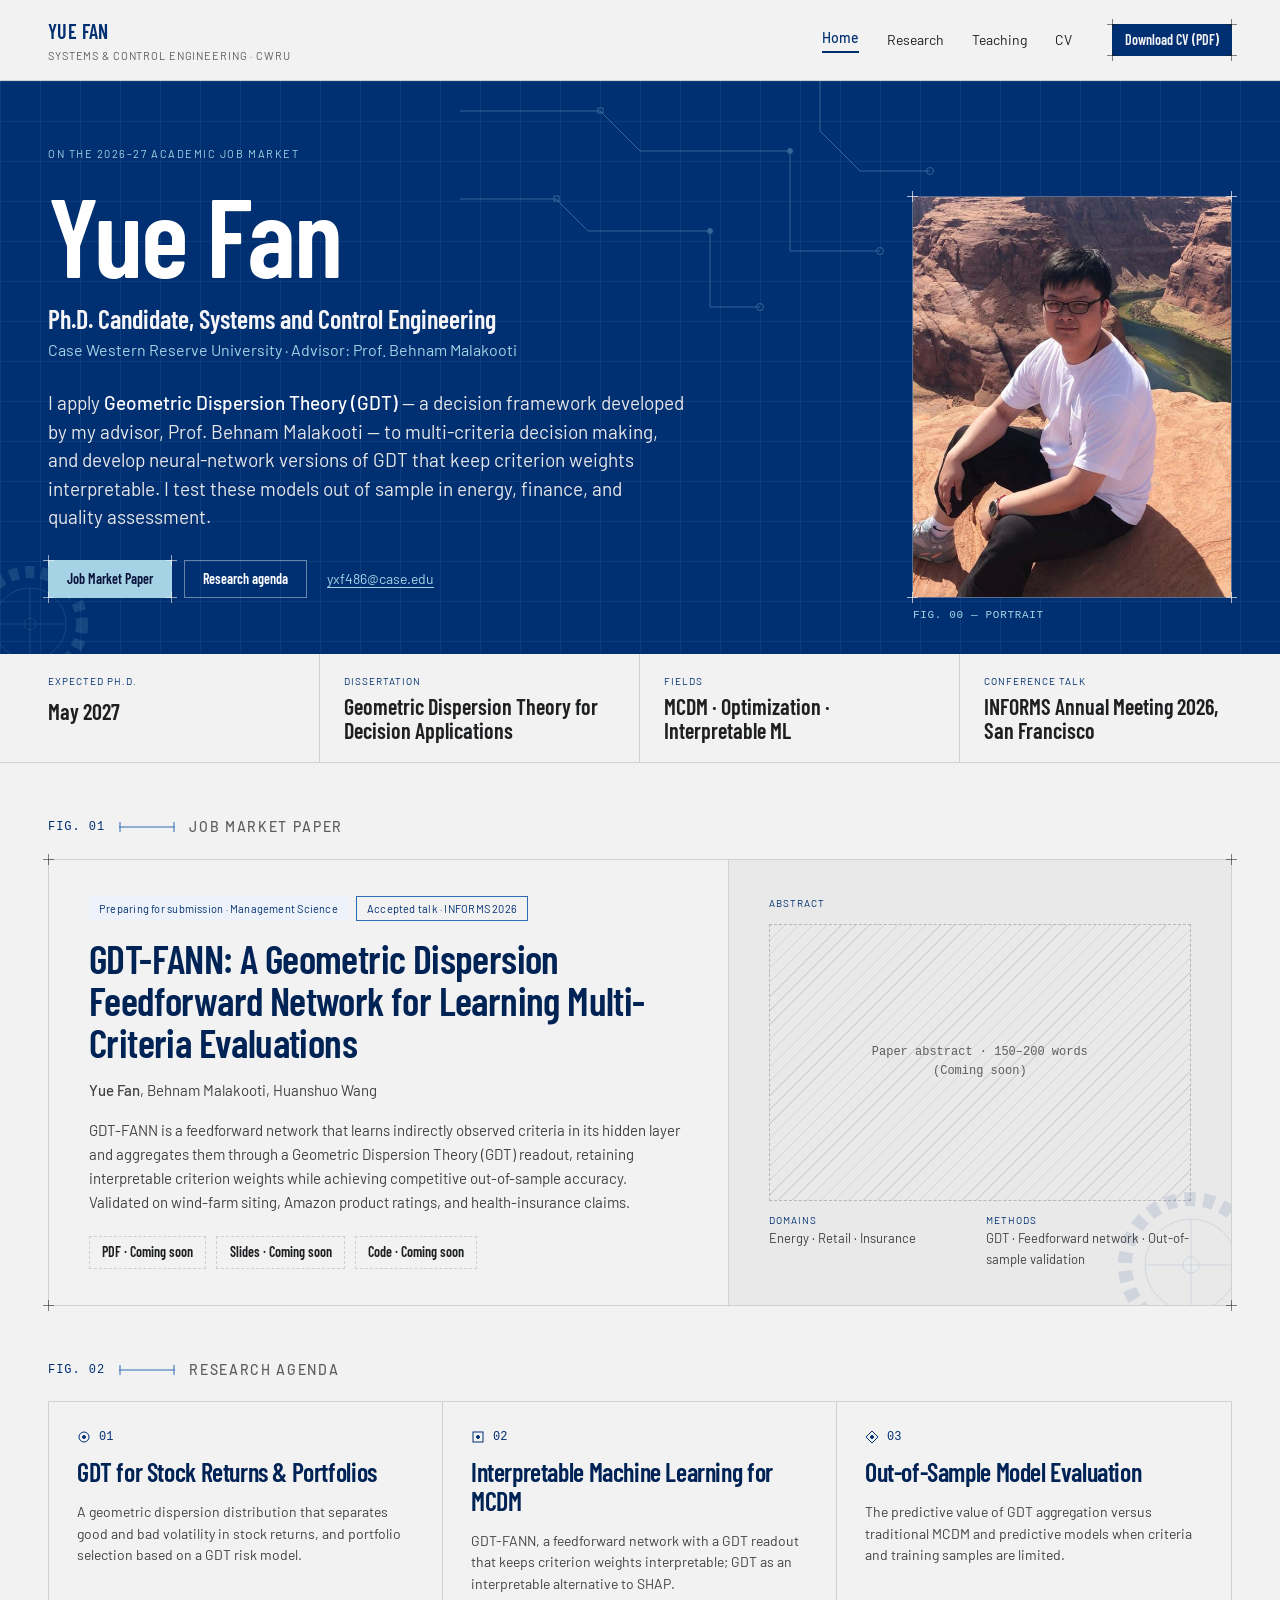
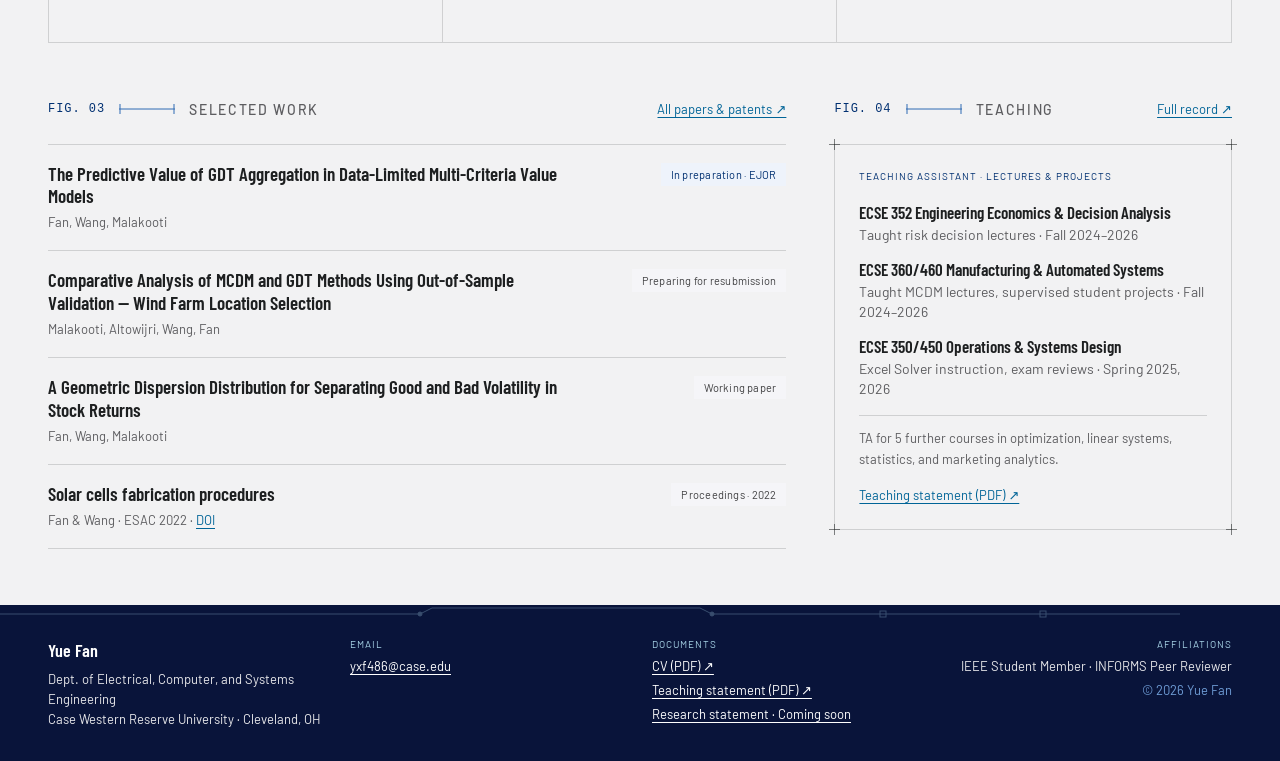
==== commit 78b8d597: "Update site and CV download from CV v4 - New CV PDF at assets/ and the root copy; remove the outdate" ====
--- a/index.html
+++ b/index.html
@@ -379,7 +379,7 @@
   </script>
 
   <script type="__bundler/template">
-"<!DOCTYPE html>\n<html><head>\n<meta charset=\"utf-8\">\n<meta name=\"viewport\" content=\"width=device-width, initial-scale=1\">\n<script src=\"8e4fa746-bc37-4291-9273-9fb681e285dd\"><\u002Fscript>\n<\u002Fhead>\n<body>\n<x-dc>\n<helmet><style>/* Industry — design-system tokens and component classes. This file is the source of truth for the system's look; retune it here and see readme.md. */\n/* vietnamese */\n@font-face {\n  font-family: 'Barlow';\n  font-style: normal;\n  font-weight: 400;\n  font-display: swap;\n  src: url(\"93197038-9ea9-412e-8e84-9f20b31b510d\") format('woff2');\n  unicode-range: U+0102-0103, U+0110-0111, U+0128-0129, U+0168-0169, U+01A0-01A1, U+01AF-01B0, U+0300-0301, U+0303-0304, U+0308-0309, U+0323, U+0329, U+1EA0-1EF9, U+20AB;\n}\n/* latin-ext */\n@font-face {\n  font-family: 'Barlow';\n  font-style: normal;\n  font-weight: 400;\n  font-display: swap;\n  src: url(\"5e184943-c42b-4e12-bcff-0031902cc429\") format('woff2');\n  unicode-range: U+0100-02BA, U+02BD-02C5, U+02C7-02CC, U+02CE-02D7, U+02DD-02FF, U+0304, U+0308, U+0329, U+1D00-1DBF, U+1E00-1E9F, U+1EF2-1EFF, U+2020, U+20A0-20AB, U+20AD-20C0, U+2113, U+2C60-2C7F, U+A720-A7FF;\n}\n/* latin */\n@font-face {\n  font-family: 'Barlow';\n  font-style: normal;\n  font-weight: 400;\n  font-display: swap;\n  src: url(\"db66a059-8dbc-4d23-9bd6-4be6ddbd049e\") format('woff2');\n  unicode-range: U+0000-00FF, U+0131, U+0152-0153, U+02BB-02BC, U+02C6, U+02DA, U+02DC, U+0304, U+0308, U+0329, U+2000-206F, U+20AC, U+2122, U+2191, U+2193, U+2212, U+2215, U+FEFF, U+FFFD;\n}\n/* vietnamese */\n@font-face {\n  font-family: 'Barlow';\n  font-style: normal;\n  font-weight: 500;\n  font-display: swap;\n  src: url(\"3c079dc9-2362-43a4-8c16-8e800b41564b\") format('woff2');\n  unicode-range: U+0102-0103, U+0110-0111, U+0128-0129, U+0168-0169, U+01A0-01A1, U+01AF-01B0, U+0300-0301, U+0303-0304, U+0308-0309, U+0323, U+0329, U+1EA0-1EF9, U+20AB;\n}\n/* latin-ext */\n@font-face {\n  font-family: 'Barlow';\n  font-style: normal;\n  font-weight: 500;\n  font-display: swap;\n  src: url(\"fd306685-a537-45ba-be40-f736df9ce0a1\") format('woff2');\n  unicode-range: U+0100-02BA, U+02BD-02C5, U+02C7-02CC, U+02CE-02D7, U+02DD-02FF, U+0304, U+0308, U+0329, U+1D00-1DBF, U+1E00-1E9F, U+1EF2-1EFF, U+2020, U+20A0-20AB, U+20AD-20C0, U+2113, U+2C60-2C7F, U+A720-A7FF;\n}\n/* latin */\n@font-face {\n  font-family: 'Barlow';\n  font-style: normal;\n  font-weight: 500;\n  font-display: swap;\n  src: url(\"8183de8d-d46e-4e46-9747-0f3aa4dea023\") format('woff2');\n  unicode-range: U+0000-00FF, U+0131, U+0152-0153, U+02BB-02BC, U+02C6, U+02DA, U+02DC, U+0304, U+0308, U+0329, U+2000-206F, U+20AC, U+2122, U+2191, U+2193, U+2212, U+2215, U+FEFF, U+FFFD;\n}\n/* vietnamese */\n@font-face {\n  font-family: 'Barlow';\n  font-style: normal;\n  font-weight: 700;\n  font-display: swap;\n  src: url(\"ef4231e6-9a61-4f0f-859f-3007326f500b\") format('woff2');\n  unicode-range: U+0102-0103, U+0110-0111, U+0128-0129, U+0168-0169, U+01A0-01A1, U+01AF-01B0, U+0300-0301, U+0303-0304, U+0308-0309, U+0323, U+0329, U+1EA0-1EF9, U+20AB;\n}\n/* latin-ext */\n@font-face {\n  font-family: 'Barlow';\n  font-style: normal;\n  font-weight: 700;\n  font-display: swap;\n  src: url(\"5abb45aa-be6f-4a5e-bdae-d25d2df1e05d\") format('woff2');\n  unicode-range: U+0100-02BA, U+02BD-02C5, U+02C7-02CC, U+02CE-02D7, U+02DD-02FF, U+0304, U+0308, U+0329, U+1D00-1DBF, U+1E00-1E9F, U+1EF2-1EFF, U+2020, U+20A0-20AB, U+20AD-20C0, U+2113, U+2C60-2C7F, U+A720-A7FF;\n}\n/* latin */\n@font-face {\n  font-family: 'Barlow';\n  font-style: normal;\n  font-weight: 700;\n  font-display: swap;\n  src: url(\"d76838b7-3857-437e-88ad-70b7b99eefc2\") format('woff2');\n  unicode-range: U+0000-00FF, U+0131, U+0152-0153, U+02BB-02BC, U+02C6, U+02DA, U+02DC, U+0304, U+0308, U+0329, U+2000-206F, U+20AC, U+2122, U+2191, U+2193, U+2212, U+2215, U+FEFF, U+FFFD;\n}\n/* vietnamese */\n@font-face {\n  font-family: 'Barlow Condensed';\n  font-style: normal;\n  font-weight: 400;\n  font-display: swap;\n  src: url(\"05fb777b-6c50-443a-acd6-9fe676aacc6f\") format('woff2');\n  unicode-range: U+0102-0103, U+0110-0111, U+0128-0129, U+0168-0169, U+01A0-01A1, U+01AF-01B0, U+0300-0301, U+0303-0304, U+0308-0309, U+0323, U+0329, U+1EA0-1EF9, U+20AB;\n}\n/* latin-ext */\n@font-face {\n  font-family: 'Barlow Condensed';\n  font-style: normal;\n  font-weight: 400;\n  font-display: swap;\n  src: url(\"5efc8cb1-412d-4b64-ad1c-320795ecdbd3\") format('woff2');\n  unicode-range: U+0100-02BA, U+02BD-02C5, U+02C7-02CC, U+02CE-02D7, U+02DD-02FF, U+0304, U+0308, U+0329, U+1D00-1DBF, U+1E00-1E9F, U+1EF2-1EFF, U+2020, U+20A0-20AB, U+20AD-20C0, U+2113, U+2C60-2C7F, U+A720-A7FF;\n}\n/* latin */\n@font-face {\n  font-family: 'Barlow Condensed';\n  font-style: normal;\n  font-weight: 400;\n  font-display: swap;\n  src: url(\"92471b84-ab03-4cec-a0fa-c81a17361826\") format('woff2');\n  unicode-range: U+0000-00FF, U+0131, U+0152-0153, U+02BB-02BC, U+02C6, U+02DA, U+02DC, U+0304, U+0308, U+0329, U+2000-206F, U+20AC, U+2122, U+2191, U+2193, U+2212, U+2215, U+FEFF, U+FFFD;\n}\n/* vietnamese */\n@font-face {\n  font-family: 'Barlow Condensed';\n  font-style: normal;\n  font-weight: 600;\n  font-display: swap;\n  src: url(\"c9428324-d1cc-440d-ad31-35342e4e9534\") format('woff2');\n  unicode-range: U+0102-0103, U+0110-0111, U+0128-0129, U+0168-0169, U+01A0-01A1, U+01AF-01B0, U+0300-0301, U+0303-0304, U+0308-0309, U+0323, U+0329, U+1EA0-1EF9, U+20AB;\n}\n/* latin-ext */\n@font-face {\n  font-family: 'Barlow Condensed';\n  font-style: normal;\n  font-weight: 600;\n  font-display: swap;\n  src: url(\"59698545-6907-4d6a-97d5-5bd5c1d0e11c\") format('woff2');\n  unicode-range: U+0100-02BA, U+02BD-02C5, U+02C7-02CC, U+02CE-02D7, U+02DD-02FF, U+0304, U+0308, U+0329, U+1D00-1DBF, U+1E00-1E9F, U+1EF2-1EFF, U+2020, U+20A0-20AB, U+20AD-20C0, U+2113, U+2C60-2C7F, U+A720-A7FF;\n}\n/* latin */\n@font-face {\n  font-family: 'Barlow Condensed';\n  font-style: normal;\n  font-weight: 600;\n  font-display: swap;\n  src: url(\"b5a77981-039d-4711-8355-a1765f830223\") format('woff2');\n  unicode-range: U+0000-00FF, U+0131, U+0152-0153, U+02BB-02BC, U+02C6, U+02DA, U+02DC, U+0304, U+0308, U+0329, U+2000-206F, U+20AC, U+2122, U+2191, U+2193, U+2212, U+2215, U+FEFF, U+FFFD;\n}\n\n\n:root {\n  --color-bg: #f2f2f3;\n  --color-surface: #e9e9ea;\n  --color-text: #1d1f20;\n  --color-accent: #5980a6;\n  --color-accent-2: #728fab;\n  --color-divider: color-mix(in srgb, #1d1f20 16%, transparent);\n\n  /* Tonal ramps — generated in OKLCH on one shared lightness scale, so the\n     same step of any role matches the others in visual value. */\n  --color-neutral-100: #f5f5f8;\n  --color-neutral-200: #e7e7ea;\n  --color-neutral-300: #d4d4d7;\n  --color-neutral-400: #b7b7ba;\n  --color-neutral-500: #98989b;\n  --color-neutral-600: #7a7a7d;\n  --color-neutral-700: #5d5d60;\n  --color-neutral-800: #424244;\n  --color-neutral-900: #2b2b2d;\n\n  --color-accent-100: #eef6ff;\n  --color-accent-200: #d6ebff;\n  --color-accent-300: #b5d9fd;\n  --color-accent-400: #94bce3;\n  --color-accent-500: #749dc4;\n  --color-accent-600: #597ea3;\n  --color-accent-700: #416180;\n  --color-accent-800: #2c455d;\n  --color-accent-900: #1d2d3d;\n\n  --color-accent-2-100: #eef6ff;\n  --color-accent-2-200: #d6ebff;\n  --color-accent-2-300: #bdd8f2;\n  --color-accent-2-400: #9ebbd8;\n  --color-accent-2-500: #7e9cb8;\n  --color-accent-2-600: #627d98;\n  --color-accent-2-700: #486077;\n  --color-accent-2-800: #314457;\n  --color-accent-2-900: #1f2d3a;\n\n  --font-heading: \"Barlow Condensed\", system-ui, sans-serif;\n  --font-heading-weight: 600;\n  --font-body: \"Barlow\", system-ui, sans-serif;\n\n  --space-1: 3.4px;\n  --space-2: 6.8px;\n  --space-3: 10.2px;\n  --space-4: 13.6px;\n  --space-6: 20.4px;\n  --space-8: 27.2px;\n\n  --radius-sm: 2px;\n  --radius-md: 4px;\n  --radius-lg: 7px;\n\n  /* Elevation — derived from the ground: soft ink-tinted shadows on a\n     light theme, a hairline edge + ambient darkness on a dark one. */\n  --shadow-sm: 0 1px 2px color-mix(in srgb, #2b2b2d 14%, transparent);\n  --shadow-md: 0 3px 10px color-mix(in srgb, #2b2b2d 16%, transparent);\n  --shadow-lg: 0 12px 32px color-mix(in srgb, #2b2b2d 22%, transparent);\n}\n\nbody {\n  background: var(--color-bg);\n  color: var(--color-text);\n  font-family: var(--font-body);\n}\nh1, h2, h3, h4 { font-family: var(--font-heading); font-weight: var(--font-heading-weight); }\n\n.blueprint {\n  position: relative;\n  border: 1px solid var(--color-divider);\n  border-radius: 0;\n}\n/* The overlay image treatments (halftone, duotone) clip their overlay\n   (overflow:hidden); a blueprint wrapper draws its registration marks\n   outside the box, so when both classes share a wrapper the frame must\n   win. */\n.blueprint.halftone, .blueprint.plate, .blueprint.duotone { overflow: visible; }\n.blueprint > .corner {\n  position: absolute; width: 11px; height: 11px;\n  color: color-mix(in srgb, var(--color-text) 55%, transparent);\n}\n.blueprint > .corner::before, .blueprint > .corner::after {\n  content: \"\"; position: absolute; background: currentColor;\n}\n.blueprint > .corner::before { left: 5px; top: 0; width: 1px; height: 100%; }\n.blueprint > .corner::after  { top: 5px; left: 0; width: 100%; height: 1px; }\n.blueprint > .corner.tl { top: -6px; left: -6px; }\n.blueprint > .corner.tr { top: -6px; right: -6px; }\n.blueprint > .corner.bl { bottom: -6px; left: -6px; }\n.blueprint > .corner.br { bottom: -6px; right: -6px; }\n\n.duotone{position:relative;overflow:hidden}\n.duotone::after{content:\"\";position:absolute;inset:0;pointer-events:none;\n  background:var(--color-accent);mix-blend-mode:color}\n\n/* ══════════════════════════════════════════════════════════════════════════\n   Components — built with the tokens above. Plain CSS\n   on plain HTML: no JavaScript, no build step. Each class is documented in\n   readme.md and demonstrated in foundations/ and components/.\n   ══════════════════════════════════════════════════════════════════════ */\n\n*, *::before, *::after { box-sizing: border-box; }\nbody { margin: 0; font-size: 15px; line-height: 1.55; font-weight: 400; }\nh1, h2, h3, h4, h5, h6 {\n  font-family: var(--font-heading); font-weight: var(--font-heading-weight);\n  line-height: 1.12; letter-spacing: -0.015em; margin: 0 0 var(--space-2);\n}\nh1 { font-size: 42px; }\nh2 { font-size: 32px; }\nh3 { font-size: 25px; }\nh4 { font-size: 20px; }\nh5 { font-size: 16px; }\nh6 { font-size: 13px; }\nh6 { letter-spacing: 0.08em; text-transform: uppercase; }\np { margin: 0 0 var(--space-3); }\na { color: var(--color-accent); text-underline-offset: 3px; }\nimg { display: block; max-width: 100%; }\nfigure { margin: 0; }\nfigcaption {\n  font-size: 11px; margin-top: var(--space-1);\n  color: color-mix(in srgb, var(--color-text) 55%, transparent);\n}\n.text-muted { color: color-mix(in srgb, var(--color-text) 55%, transparent); }\n:focus { outline: none; }\n:focus-visible { outline: 2px solid var(--color-accent); outline-offset: 2px; }\n::selection { background: color-mix(in srgb, var(--color-accent) 30%, transparent); }\n\n/* — rules — */\n.hr {\n  height: 1px; border: 0; margin: var(--space-4) 0;\n  background: var(--color-divider);\n}\n\n/* — buttons — */\n.btn {\n  display: inline-flex; align-items: center; justify-content: center; gap: 6px;\n  cursor: pointer; text-decoration: none;\n  font-family: var(--font-heading); font-weight: var(--font-heading-weight);\n  font-size: 14px; line-height: 1.2; color: var(--color-text); /* matches the .input's 14px —\n     the pair sits side by side in sign-up rows */\n  background: transparent; border: 1px solid transparent;\n  padding: var(--space-2) calc(var(--space-3) * 1.2);\n  border-radius: var(--radius-md);\n}\n.btn svg { display: block; }\n.btn:disabled { opacity: 0.45; cursor: not-allowed; }\n.btn-primary { background: var(--color-accent); color: var(--color-bg); }\n.btn-primary:hover { background: var(--color-accent-600); }\n.btn-primary:active { background: var(--color-accent-700); }\n.btn-secondary { border-color: var(--color-divider); }\n.btn-secondary:hover { background: color-mix(in srgb, var(--color-text) 7%, transparent); }\n.btn-secondary:active { background: color-mix(in srgb, var(--color-text) 14%, transparent); }\n.btn-ghost { color: var(--color-accent); padding-inline: var(--space-1); }\n.btn-ghost:hover { background: color-mix(in srgb, var(--color-accent) 10%, transparent); }\n.btn-ghost:active { background: color-mix(in srgb, var(--color-accent) 18%, transparent); }\n.btn-icon { width: 36px; height: 36px; padding: 0; }\n.btn-block { width: 100%; margin-top: var(--space-2); }\n\n/* — forms — */\n.field > label {\n  display: block; font-size: 12px; margin-bottom: 5px;\n  color: color-mix(in srgb, var(--color-text) 70%, transparent);\n}\n.input {\n  width: 100%; min-height: 36px; padding: 6px 10px; font: inherit;\n  font-size: 14px; color: var(--color-text); caret-color: var(--color-accent);\n  background: var(--color-surface);\n  border: 1px solid var(--color-divider); border-radius: var(--radius-md);\n}\n.input:hover { border-color: color-mix(in srgb, var(--color-text) 45%, transparent); }\n.input:focus-visible { border-color: var(--color-accent); outline-offset: 0; }\ntextarea.input { min-height: 90px; resize: vertical; }\n.radio { display: inline-flex; align-items: center; gap: 8px; cursor: pointer; font-size: 14px; }\n.radio input, .seg-opt input {\n  position: absolute; opacity: 0; width: 0; height: 0; pointer-events: none;\n}\n.radio .dot {\n  width: 16px; height: 16px; flex: none; border-radius: 50%;\n  border: 1.5px solid var(--color-divider);\n}\n.radio:hover .dot { border-color: var(--color-accent); }\n.radio input:checked + .dot {\n  border-color: var(--color-accent); background: var(--color-accent);\n  box-shadow: inset 0 0 0 4px var(--color-bg);\n}\n.radio input:focus-visible + .dot { outline: 2px solid var(--color-accent); outline-offset: 2px; }\n.seg {\n  display: inline-flex; overflow: hidden;\n  border: 1px solid var(--color-divider); border-radius: var(--radius-md);\n}\n.seg-opt {\n  display: inline-flex; align-items: center; gap: 6px;\n  padding: 7px 12px; font-size: 13px; cursor: pointer;\n}\n.seg-opt + .seg-opt { border-left: 1px solid var(--color-divider); }\n.seg-opt:has(input:checked) { background: var(--color-accent); color: var(--color-bg); }\n.seg-opt:not(:has(input:checked)):hover { background: color-mix(in srgb, var(--color-text) 7%, transparent); }\n.seg-opt:has(input:focus-visible) { outline: 2px solid var(--color-accent); outline-offset: -2px; }\n\n/* — cards — */\n.card {\n  display: flex; flex-direction: column; gap: var(--space-2);\n  padding: var(--space-3); border-radius: var(--radius-md); background: var(--color-surface);\n}\n.card-kicker { font-size: 10px; letter-spacing: 0.1em; text-transform: uppercase; color: var(--color-accent); }\n.card-title {\n  font-family: var(--font-heading); font-weight: var(--font-heading-weight);\n  font-size: 17px; line-height: 1.2;\n}\n.card-body { margin: 0; font-size: 13px; opacity: 0.8; flex: 1; }\n.card-meta {\n  display: flex; align-items: center; gap: 6px; font-size: 11px;\n  color: color-mix(in srgb, var(--color-text) 50%, transparent);\n}\n.elev-sm { box-shadow: var(--shadow-sm); }\n.elev-md { box-shadow: var(--shadow-md); }\n.elev-lg { box-shadow: var(--shadow-lg); }\n\n/* — tags — */\n.tag {\n  display: inline-flex; align-items: center; font-size: 11px;\n  letter-spacing: 0.02em; padding: 3px 10px;\n  border-radius: calc(var(--radius-md) * 0.75);\n}\n.tag-accent { background: var(--color-accent-100); color: var(--color-accent-800); }\n.tag-accent-2 { background: var(--color-accent-2-100); color: var(--color-accent-2-800); }\n.tag-neutral { background: var(--color-neutral-100); color: var(--color-neutral-800); }\n.tag-outline { border: 1px solid var(--color-accent); color: var(--color-accent); }\n\n/* — navigation — */\n.nav {\n  display: flex; align-items: center; gap: var(--space-4);\n  padding: var(--space-3) var(--space-4);\n  border-bottom: none;\n}\n.nav-brand {\n  font-family: var(--font-heading); font-weight: var(--font-heading-weight);\n  font-size: 18px; margin-right: auto;\n}\n.nav a { color: inherit; text-decoration: none; font-size: 14px; }\n.nav a:hover, .nav a[aria-current='page'] { color: var(--color-accent); }\n\n/* — tables — */\n.table { width: 100%; border-collapse: collapse; font-size: 14px; }\n.table th {\n  text-align: left; font-size: 11px; letter-spacing: 0.08em; text-transform: uppercase;\n  color: color-mix(in srgb, var(--color-text) 60%, transparent);\n  padding: var(--space-2); border-bottom: 1px solid var(--color-divider);\n}\n.table td {\n  padding: var(--space-2);\n  border-bottom: 1px solid color-mix(in srgb, var(--color-text) 8%, transparent);\n}\n.table tbody tr:hover { background: color-mix(in srgb, var(--color-text) 4%, transparent); }\n\n/* — dialog — */\n.dialog-backdrop {\n  position: fixed; inset: 0; display: grid; place-items: center;\n  padding: var(--space-4);\n  background: color-mix(in srgb, var(--color-neutral-900) 50%, transparent);\n}\n.dialog {\n  width: min(440px, 100%); display: flex; flex-direction: column; gap: var(--space-3);\n  padding: var(--space-4); border-radius: var(--radius-lg);\n  background: var(--color-surface); box-shadow: var(--shadow-lg);\n}\n.dialog-title {\n  font-family: var(--font-heading); font-weight: var(--font-heading-weight);\n  font-size: 20px;\n}\n.dialog-body { font-size: 14px; opacity: 0.85; }\n.dialog-actions { display: flex; justify-content: flex-end; gap: var(--space-2); margin-top: var(--space-2); }\n\n/* — blueprint frame: components are wireframe objects (see .blueprint\n     and .corner above) — square, transparent, hairline-bordered — */\n.card, .btn, .input, .tag, .seg, .dialog { border-radius: 0; }\n.card, .dialog { background: transparent; border: 1px solid var(--color-divider); }\n.btn { border: 1px solid var(--color-divider); }\n.btn-primary { border-color: var(--color-accent); }\n.btn-ghost { border-color: transparent; }\n\n<\u002Fstyle><style>/* Industry tokens re-tuned to the CWRU brand palette (case.edu/brand):\n   CWRU Blue #003071 (primary), Dark Blue #09143A, True Blue #007AB8, Light Blue #A6D2E6.\n   Scoped so it can sit beside the stock theme on one canvas. */\n.theme-cwru {\n  --color-accent: #003071;\n  --color-accent-2: #007ab8;\n  --color-accent-100: #eef3fb;\n  --color-accent-200: #d9e5f6;\n  --color-accent-300: #a6d2e6;\n  --color-accent-400: #6f9dd6;\n  --color-accent-500: #2f6bb3;\n  --color-accent-600: #1a4f95;\n  --color-accent-700: #003071;\n  --color-accent-800: #002356;\n  --color-accent-900: #09143a;\n  --color-accent-2-100: #eaf5fb;\n  --color-accent-2-200: #cfe8f4;\n  --color-accent-2-300: #a6d2e6;\n  --color-accent-2-400: #5fa9d0;\n  --color-accent-2-500: #007ab8;\n  --color-accent-2-600: #006497;\n  --color-accent-2-700: #004d75;\n  --color-accent-2-800: #003654;\n  --color-accent-2-900: #09143a;\n}\n.theme-cwru .tag-accent { background: var(--color-accent-100); color: var(--color-accent-700); }\n.theme-cwru .tag-outline { border-color: var(--color-accent-500); color: var(--color-accent-700); }\n<\u002Fstyle><style>body{margin:0;background:var(--color-bg);font-family:var(--font-body)}a{color:var(--color-accent-700)}a:hover{color:var(--color-accent-900)}<\u002Fstyle><title>Yue Fan | Ph.D. Candidate, Systems and Control Engineering, CWRU<\u002Ftitle><meta name=\"description\" content=\"Yue Fan, Ph.D. Candidate in Systems and Control Engineering at Case Western Reserve University. Interpretable decision models: Geometric Dispersion Theory, MCDM, neural-network–GDT methods.\"><\u002Fhelmet>\n<a id=\"top\"><\u002Fa>\n<div class=\"theme-cwru\" style=\"min-height:100vh;display:flex;flex-direction:column;color:var(--color-text)\" data-screen-label=\"Home\">\n  <nav style=\"display:flex;align-items:center;gap:28px;padding:16px 48px;border-bottom:1px solid var(--color-divider);position:relative\">\n    <div style=\"display:flex;flex-direction:column;margin-right:auto\"><span style=\"font-family:var(--font-heading);font-weight:600;font-size:20px;letter-spacing:.02em;color:var(--color-accent-700)\">YUE FAN<\u002Fspan><span style=\"font-size:11px;letter-spacing:.08em;text-transform:uppercase;color:var(--color-neutral-700)\">Systems &amp; Control Engineering · CWRU<\u002Fspan><\u002Fdiv>\n    <a href=\"#top\" aria-current=\"page\" style=\"font-size:14px;text-decoration:none;color:var(--color-accent-700);font-weight:500;border-bottom:2px solid var(--color-accent-700);padding-bottom:2px\">Home<\u002Fa>\n    <a href=\"research.html\" style=\"font-size:14px;text-decoration:none;color:var(--color-text)\">Research<\u002Fa>\n    <a href=\"teaching.html\" style=\"font-size:14px;text-decoration:none;color:var(--color-text)\">Teaching<\u002Fa>\n    <a href=\"#top\" style=\"font-size:14px;text-decoration:none;color:var(--color-text)\">CV<\u002Fa>\n    <a href=\"assets/Yue_Fan_Academic_CV.pdf\" target=\"_blank\" rel=\"noopener\" class=\"btn btn-primary blueprint\" style=\"margin-left:12px;text-decoration:none\"><i class=\"corner tl\"><\u002Fi><i class=\"corner tr\"><\u002Fi><i class=\"corner bl\"><\u002Fi><i class=\"corner br\"><\u002Fi>Download CV (PDF)<\u002Fa>\n  <\u002Fnav>\n\n  <header style=\"position:relative;overflow:hidden;background-color:var(--color-accent-700);background-image:linear-gradient(rgba(166,210,230,.07) 1px,transparent 1px),linear-gradient(90deg,rgba(166,210,230,.07) 1px,transparent 1px);background-size:40px 40px;color:var(--color-neutral-100);padding:64px 48px 56px;display:grid;grid-template-columns:minmax(0,1fr) 320px;gap:64px;align-items:end\">\n    <svg aria-hidden=\"true\" width=\"520\" height=\"260\" sc-camel-view-box=\"0 0 520 260\" fill=\"none\" stroke=\"currentColor\" stroke-width=\"1\" style=\"position:absolute;right:300px;top:-10px;color:var(--color-accent-300);opacity:.32;pointer-events:none\"><path d=\"M0 40 H140 L180 80 H330 V180 H420\"><\u002Fpath><path d=\"M0 128 H96 L128 160 H250 V236 H300\"><\u002Fpath><path d=\"M360 0 V60 L400 100 H470\"><\u002Fpath><circle cx=\"420\" cy=\"180\" r=\"3.5\"><\u002Fcircle><circle cx=\"300\" cy=\"236\" r=\"3.5\"><\u002Fcircle><circle cx=\"470\" cy=\"100\" r=\"3.5\"><\u002Fcircle><rect x=\"138\" y=\"37\" width=\"5\" height=\"5\"><\u002Frect><rect x=\"94\" y=\"125\" width=\"5\" height=\"5\"><\u002Frect><circle cx=\"330\" cy=\"80\" r=\"2.5\" fill=\"currentColor\"><\u002Fcircle><circle cx=\"250\" cy=\"160\" r=\"2.5\" fill=\"currentColor\"><\u002Fcircle><circle cx=\"360\" cy=\"0\" r=\"2.5\" fill=\"currentColor\"><\u002Fcircle><\u002Fsvg>\n    <svg aria-hidden=\"true\" width=\"140\" height=\"140\" sc-camel-view-box=\"0 0 140 140\" fill=\"none\" stroke=\"currentColor\" style=\"position:absolute;left:-40px;bottom:-40px;color:var(--color-accent-300);opacity:.14;pointer-events:none\"><circle cx=\"70\" cy=\"70\" r=\"52\" stroke-width=\"12\" stroke-dasharray=\"9 7\"><\u002Fcircle><circle cx=\"70\" cy=\"70\" r=\"36\" stroke-width=\"1\"><\u002Fcircle><circle cx=\"70\" cy=\"70\" r=\"6\" stroke-width=\"1\"><\u002Fcircle><path d=\"M70 34 V106 M34 70 H106\" stroke-width=\"1\"><\u002Fpath><\u002Fsvg>\n    <div style=\"display:flex;flex-direction:column;gap:18px;position:relative\">\n      <span style=\"font-size:11px;letter-spacing:.14em;text-transform:uppercase;color:var(--color-accent-300)\">On the 2026–27 academic job market<\u002Fspan>\n      <h1 style=\"font-size:112px;line-height:.95;letter-spacing:-.02em;margin:0;color:#fff\">Yue Fan<\u002Fh1>\n      <div style=\"display:flex;flex-direction:column;gap:4px\"><span style=\"font-family:var(--font-heading);font-weight:600;font-size:26px;line-height:1.15\">Ph.D. Candidate, Systems and Control Engineering<\u002Fspan><span style=\"font-size:16px;color:var(--color-accent-300)\">Case Western Reserve University · Advisor: Prof. Behnam Malakooti<\u002Fspan><\u002Fdiv>\n      <p style=\"font-size:19px;line-height:1.5;max-width:640px;margin:8px 0 0;color:var(--color-neutral-200);text-wrap:pretty\">I apply <strong style=\"color:#fff;font-weight:500\">Geometric Dispersion Theory (GDT)<\u002Fstrong> — a decision framework developed by my advisor, Prof. Behnam Malakooti — to multi-criteria decision making, and develop neural-network versions of GDT that keep criterion weights interpretable. I test these models out of sample in energy, finance, and quality assessment.<\u002Fp>\n      <div style=\"display:flex;gap:12px;margin-top:10px\">\n        <a href=\"research.html#jmp\" class=\"btn blueprint\" style=\"background:var(--color-accent-300);color:var(--color-accent-900);border-color:var(--color-accent-300);text-decoration:none;padding:10px 18px\"><i class=\"corner tl\" style=\"color:rgba(245,245,248,.6)\"><\u002Fi><i class=\"corner tr\" style=\"color:rgba(245,245,248,.6)\"><\u002Fi><i class=\"corner bl\" style=\"color:rgba(245,245,248,.6)\"><\u002Fi><i class=\"corner br\" style=\"color:rgba(245,245,248,.6)\"><\u002Fi>Job Market Paper<\u002Fa>\n        <a href=\"#research\" class=\"btn\" style=\"color:#fff;border-color:rgba(255,255,255,.4);text-decoration:none;padding:10px 18px\">Research agenda<\u002Fa>\n        <a href=\"mailto:yxf486@case.edu\" style=\"align-self:center;margin-left:8px;font-size:14px;color:var(--color-accent-300)\">yxf486@case.edu<\u002Fa>\n      <\u002Fdiv>\n    <\u002Fdiv>\n    <figure class=\"blueprint\" style=\"margin:0;border-color:rgba(245,245,248,.35);background:var(--color-accent-800)\">\n      <i class=\"corner tl\" style=\"color:rgba(245,245,248,.7)\"><\u002Fi><i class=\"corner tr\" style=\"color:rgba(245,245,248,.7)\"><\u002Fi><i class=\"corner bl\" style=\"color:rgba(245,245,248,.7)\"><\u002Fi><i class=\"corner br\" style=\"color:rgba(245,245,248,.7)\"><\u002Fi>\n      <img src=\"assets/yue-fan-portrait.jpg\" alt=\"Portrait of Yue Fan\" width=\"320\" height=\"400\" style=\"display:block;width:100%;height:400px;object-fit:cover\">\n      <figcaption style=\"position:absolute;left:0;right:0;bottom:-24px;font:11px ui-monospace,Menlo,monospace;color:var(--color-accent-300);letter-spacing:.06em\">FIG. 00 — PORTRAIT<\u002Ffigcaption>\n    <\u002Ffigure>\n  <\u002Fheader>\n\n  <div style=\"display:grid;grid-template-columns:repeat(4,minmax(0,1fr));border-bottom:1px solid var(--color-divider)\">\n    <div style=\"padding:20px 48px 20px 48px;border-right:1px solid var(--color-divider);display:flex;flex-direction:column;gap:4px\"><span style=\"font-size:10px;letter-spacing:.1em;text-transform:uppercase;color:var(--color-accent-700)\">Expected Ph.D.<\u002Fspan><span style=\"font-family:var(--font-heading);font-weight:600;font-size:22px\">May 2027<\u002Fspan><\u002Fdiv>\n    <div style=\"padding:20px 24px;border-right:1px solid var(--color-divider);display:flex;flex-direction:column;gap:4px\"><span style=\"font-size:10px;letter-spacing:.1em;text-transform:uppercase;color:var(--color-accent-700)\">Dissertation<\u002Fspan><span style=\"font-family:var(--font-heading);font-weight:600;font-size:22px;line-height:1.1\">Geometric Dispersion Theory for Decision Applications<\u002Fspan><\u002Fdiv>\n    <div style=\"padding:20px 24px;border-right:1px solid var(--color-divider);display:flex;flex-direction:column;gap:4px\"><span style=\"font-size:10px;letter-spacing:.1em;text-transform:uppercase;color:var(--color-accent-700)\">Fields<\u002Fspan><span style=\"font-family:var(--font-heading);font-weight:600;font-size:22px;line-height:1.1\">MCDM · Optimization · Interpretable ML<\u002Fspan><\u002Fdiv>\n    <div style=\"padding:20px 48px 20px 24px;display:flex;flex-direction:column;gap:4px\"><span style=\"font-size:10px;letter-spacing:.1em;text-transform:uppercase;color:var(--color-accent-700)\">Next talk<\u002Fspan><span style=\"font-family:var(--font-heading);font-weight:600;font-size:22px;line-height:1.1\">INFORMS Annual Meeting 2026, San Francisco<\u002Fspan><\u002Fdiv>\n  <\u002Fdiv>\n\n  <section style=\"padding:56px 48px;display:flex;flex-direction:column;gap:24px\">\n    <div style=\"display:flex;align-items:center;gap:14px\"><span style=\"font:12px ui-monospace,Menlo,monospace;color:var(--color-accent-700);letter-spacing:.08em\">FIG. 01<\u002Fspan><svg aria-hidden=\"true\" width=\"56\" height=\"10\" sc-camel-view-box=\"0 0 56 10\" stroke=\"currentColor\" stroke-width=\"1\" style=\"color:var(--color-accent-500)\"><path d=\"M0 5 H56 M1 0 V10 M55 0 V10\"><\u002Fpath><\u002Fsvg><h2 style=\"margin:0;font-size:14px;letter-spacing:.12em;text-transform:uppercase;font-family:var(--font-body);font-weight:500;color:var(--color-neutral-700)\">Job Market Paper<\u002Fh2><\u002Fdiv>\n    <article class=\"blueprint\" style=\"display:grid;grid-template-columns:minmax(0,1.15fr) minmax(0,.85fr)\">\n      <i class=\"corner tl\"><\u002Fi><i class=\"corner tr\"><\u002Fi><i class=\"corner bl\"><\u002Fi><i class=\"corner br\"><\u002Fi>\n      <div style=\"padding:36px 40px;display:flex;flex-direction:column;gap:16px;border-right:1px solid var(--color-divider)\">\n        <div style=\"display:flex;gap:8px;flex-wrap:wrap\"><span class=\"tag tag-accent\">Preparing for Management Science · Oct 2026<\u002Fspan><span class=\"tag tag-outline\">Accepted talk · INFORMS 2026<\u002Fspan><\u002Fdiv>\n        <h3 style=\"font-size:40px;line-height:1.05;margin:0;text-wrap:pretty;color:var(--color-accent-800)\">Neural Networks with Geometric Dispersion Theory for Multi-Criteria Decision Making<\u002Fh3>\n        <p style=\"margin:0;font-size:15px;color:var(--color-neutral-800)\"><strong style=\"font-weight:500\">Yue Fan<\u002Fstrong>, Huanshuo Wang, Behnam Malakooti<\u002Fp>\n        <p style=\"margin:0;font-size:15px;line-height:1.6;color:var(--color-neutral-800);text-wrap:pretty\">Hybrid neural-network–GDT models that preserve weight-normalization constraints during training, so criterion weights stay interpretable while matching black-box predictive accuracy. Validated across four domains — wind-farm siting, product ratings, insurance claims, and portfolio returns — improving out-of-sample error by 23% over standard MCDM baselines.<\u002Fp>\n        <div style=\"display:flex;gap:10px;margin-top:6px\">\n          <a href=\"#top\" class=\"btn btn-secondary\" style=\"text-decoration:none;border-style:dashed\">PDF · Coming soon<\u002Fa>\n          <a href=\"#top\" class=\"btn btn-secondary\" style=\"text-decoration:none;border-style:dashed\">Slides · Coming soon<\u002Fa>\n          <a href=\"#top\" class=\"btn btn-secondary\" style=\"text-decoration:none;border-style:dashed\">Code · Coming soon<\u002Fa>\n        <\u002Fdiv>\n      <\u002Fdiv>\n      <div style=\"position:relative;overflow:hidden;padding:36px 40px;display:flex;flex-direction:column;gap:12px;background:var(--color-surface)\">\n        <svg aria-hidden=\"true\" width=\"180\" height=\"180\" sc-camel-view-box=\"0 0 180 180\" fill=\"none\" stroke=\"currentColor\" style=\"position:absolute;right:-50px;bottom:-50px;color:var(--color-accent-700);opacity:.1;pointer-events:none\"><circle cx=\"90\" cy=\"90\" r=\"66\" stroke-width=\"14\" stroke-dasharray=\"11 8\"><\u002Fcircle><circle cx=\"90\" cy=\"90\" r=\"46\" stroke-width=\"1\"><\u002Fcircle><circle cx=\"90\" cy=\"90\" r=\"8\" stroke-width=\"1\"><\u002Fcircle><path d=\"M90 44 V136 M44 90 H136\" stroke-width=\"1\"><\u002Fpath><\u002Fsvg>\n        <span style=\"font-size:10px;letter-spacing:.1em;text-transform:uppercase;color:var(--color-accent-700)\">Abstract<\u002Fspan>\n        <div style=\"flex:1;min-height:180px;display:grid;place-items:center;background:repeating-linear-gradient(135deg,var(--color-neutral-300) 0 1px,transparent 1px 10px);border:1px dashed var(--color-neutral-400)\"><span style=\"font:12px ui-monospace,Menlo,monospace;color:var(--color-neutral-700);text-align:center;line-height:1.6\">Paper abstract · 150–200 words<br>(Coming soon)<\u002Fspan><\u002Fdiv>\n        <div style=\"display:grid;grid-template-columns:1fr 1fr;gap:12px;font-size:13px;color:var(--color-neutral-800);position:relative\"><div><span style=\"display:block;font-size:10px;letter-spacing:.1em;text-transform:uppercase;color:var(--color-accent-700)\">Domains<\u002Fspan>Energy · Retail · Insurance · Finance<\u002Fdiv><div><span style=\"display:block;font-size:10px;letter-spacing:.1em;text-transform:uppercase;color:var(--color-accent-700)\">Methods<\u002Fspan>GDT · MLP · Constrained training<\u002Fdiv><\u002Fdiv>\n      <\u002Fdiv>\n    <\u002Farticle>\n  <\u002Fsection>\n\n  <section id=\"research\" style=\"padding:0 48px 56px;display:flex;flex-direction:column;gap:24px\">\n    <div style=\"display:flex;align-items:center;gap:14px\"><span style=\"font:12px ui-monospace,Menlo,monospace;color:var(--color-accent-700);letter-spacing:.08em\">FIG. 02<\u002Fspan><svg aria-hidden=\"true\" width=\"56\" height=\"10\" sc-camel-view-box=\"0 0 56 10\" stroke=\"currentColor\" stroke-width=\"1\" style=\"color:var(--color-accent-500)\"><path d=\"M0 5 H56 M1 0 V10 M55 0 V10\"><\u002Fpath><\u002Fsvg><h2 style=\"margin:0;font-size:14px;letter-spacing:.12em;text-transform:uppercase;font-family:var(--font-body);font-weight:500;color:var(--color-neutral-700)\">Research agenda<\u002Fh2><\u002Fdiv>\n    <div style=\"display:grid;grid-template-columns:repeat(3,minmax(0,1fr));border:1px solid var(--color-divider)\">\n      <div style=\"padding:28px;border-right:1px solid var(--color-divider);display:flex;flex-direction:column;gap:14px;min-height:240px\"><span style=\"display:flex;align-items:center;gap:8px;font:12px ui-monospace,Menlo,monospace;color:var(--color-accent-700)\"><svg aria-hidden=\"true\" width=\"14\" height=\"14\" sc-camel-view-box=\"0 0 14 14\" fill=\"none\" stroke=\"currentColor\" stroke-width=\"1\"><circle cx=\"7\" cy=\"7\" r=\"5\"><\u002Fcircle><circle cx=\"7\" cy=\"7\" r=\"1.5\" fill=\"currentColor\"><\u002Fcircle><\u002Fsvg>01<\u002Fspan><h3 style=\"font-size:26px;margin:0;line-height:1.1;color:var(--color-accent-800)\">GDT for Stock Portfolio Analysis<\u002Fh3><p style=\"margin:0;font-size:14px;line-height:1.55;color:var(--color-neutral-800)\">Applying GDT to financial decisions through an asymmetric GDT distribution for analyzing and comparing stock portfolios.<\u002Fp><\u002Fdiv>\n      <div style=\"padding:28px;border-right:1px solid var(--color-divider);display:flex;flex-direction:column;gap:14px\"><span style=\"display:flex;align-items:center;gap:8px;font:12px ui-monospace,Menlo,monospace;color:var(--color-accent-700)\"><svg aria-hidden=\"true\" width=\"14\" height=\"14\" sc-camel-view-box=\"0 0 14 14\" fill=\"none\" stroke=\"currentColor\" stroke-width=\"1\"><rect x=\"2\" y=\"2\" width=\"10\" height=\"10\"><\u002Frect><circle cx=\"7\" cy=\"7\" r=\"1.5\" fill=\"currentColor\"><\u002Fcircle><\u002Fsvg>02<\u002Fspan><h3 style=\"font-size:26px;margin:0;line-height:1.1;color:var(--color-accent-800)\">Interpretable Machine Learning for MCDM<\u002Fh3><p style=\"margin:0;font-size:14px;line-height:1.55;color:var(--color-neutral-800)\">Neural-network versions of GDT that keep criterion weights interpretable; GDT as an interpretable alternative to SHAP.<\u002Fp><\u002Fdiv>\n      <div style=\"padding:28px;display:flex;flex-direction:column;gap:14px\"><span style=\"display:flex;align-items:center;gap:8px;font:12px ui-monospace,Menlo,monospace;color:var(--color-accent-700)\"><svg aria-hidden=\"true\" width=\"14\" height=\"14\" sc-camel-view-box=\"0 0 14 14\" fill=\"none\" stroke=\"currentColor\" stroke-width=\"1\"><path d=\"M7 1 L13 7 L7 13 L1 7 Z\"><\u002Fpath><circle cx=\"7\" cy=\"7\" r=\"1.5\" fill=\"currentColor\"><\u002Fcircle><\u002Fsvg>03<\u002Fspan><h3 style=\"font-size:26px;margin:0;line-height:1.1;color:var(--color-accent-800)\">Out-of-Sample Model Evaluation<\u002Fh3><p style=\"margin:0;font-size:14px;line-height:1.55;color:var(--color-neutral-800)\">Accuracy, stability, and interpretability of GDT utilities versus traditional MCDM and predictive models under criterion and training-sample reduction.<\u002Fp><\u002Fdiv>\n    <\u002Fdiv>\n  <\u002Fsection>\n\n  <section id=\"teaching\" style=\"padding:0 48px 56px;display:grid;grid-template-columns:minmax(0,1.3fr) minmax(0,.7fr);gap:48px\">\n    <div style=\"display:flex;flex-direction:column;gap:24px\">\n      <div style=\"display:flex;align-items:center;gap:14px\"><span style=\"font:12px ui-monospace,Menlo,monospace;color:var(--color-accent-700);letter-spacing:.08em\">FIG. 03<\u002Fspan><svg aria-hidden=\"true\" width=\"56\" height=\"10\" sc-camel-view-box=\"0 0 56 10\" stroke=\"currentColor\" stroke-width=\"1\" style=\"color:var(--color-accent-500)\"><path d=\"M0 5 H56 M1 0 V10 M55 0 V10\"><\u002Fpath><\u002Fsvg><h2 style=\"margin:0;font-size:14px;letter-spacing:.12em;text-transform:uppercase;font-family:var(--font-body);font-weight:500;color:var(--color-neutral-700)\">Selected work<\u002Fh2><a href=\"research.html\" style=\"margin-left:auto;font-size:13px;color:var(--color-accent-2-600)\">All papers &amp; patents ↗<\u002Fa><\u002Fdiv>\n      <div style=\"display:flex;flex-direction:column;border-top:1px solid var(--color-divider)\">\n        <div style=\"display:grid;grid-template-columns:minmax(0,1fr) 200px;gap:24px;padding:18px 0;border-bottom:1px solid var(--color-divider)\"><div style=\"display:flex;flex-direction:column;gap:4px\"><span style=\"font-family:var(--font-heading);font-weight:600;font-size:19px;line-height:1.2\">Geometric Dispersion Utilities for MCDM Under Criterion and Training-Sample Reduction<\u002Fspan><span style=\"font-size:13px;color:var(--color-neutral-700)\">Fan, Wang, Malakooti<\u002Fspan><\u002Fdiv><span class=\"tag tag-accent\" style=\"align-self:start;justify-self:end\">In preparation · OR journal<\u002Fspan><\u002Fdiv>\n        <div style=\"display:grid;grid-template-columns:minmax(0,1fr) 200px;gap:24px;padding:18px 0;border-bottom:1px solid var(--color-divider)\"><div style=\"display:flex;flex-direction:column;gap:4px\"><span style=\"font-family:var(--font-heading);font-weight:600;font-size:19px;line-height:1.2\">Comparative Analysis of MCDM and GDT Methods Using Out-of-Sample Validation — Wind Farm Location Selection<\u002Fspan><span style=\"font-size:13px;color:var(--color-neutral-700)\">Malakooti et al.<\u002Fspan><\u002Fdiv><span class=\"tag tag-neutral\" style=\"align-self:start;justify-self:end\">Preparing for resubmission<\u002Fspan><\u002Fdiv>\n        <div style=\"display:grid;grid-template-columns:minmax(0,1fr) 200px;gap:24px;padding:18px 0;border-bottom:1px solid var(--color-divider)\"><div style=\"display:flex;flex-direction:column;gap:4px\"><span style=\"font-family:var(--font-heading);font-weight:600;font-size:19px;line-height:1.2\">Asymmetric GDT Distribution for Stock Portfolio Analysis<\u002Fspan><span style=\"font-size:13px;color:var(--color-neutral-700)\">Fan, Wang, Malakooti<\u002Fspan><\u002Fdiv><span class=\"tag tag-neutral\" style=\"align-self:start;justify-self:end\">Working paper<\u002Fspan><\u002Fdiv>\n        <div style=\"display:grid;grid-template-columns:minmax(0,1fr) 200px;gap:24px;padding:18px 0;border-bottom:1px solid var(--color-divider)\"><div style=\"display:flex;flex-direction:column;gap:4px\"><span style=\"font-family:var(--font-heading);font-weight:600;font-size:19px;line-height:1.2\">Solar cells fabrication procedures<\u002Fspan><span style=\"font-size:13px;color:var(--color-neutral-700)\">Fan &amp; Wang · ESAC 2022 · <a href=\"https://doi.org/10.23977/esac2022.004\" style=\"color:var(--color-accent-2-600)\">DOI<\u002Fa><\u002Fspan><\u002Fdiv><span class=\"tag tag-neutral\" style=\"align-self:start;justify-self:end\">Proceedings · 2022<\u002Fspan><\u002Fdiv>\n      <\u002Fdiv>\n    <\u002Fdiv>\n    <div style=\"display:flex;flex-direction:column;gap:24px\">\n      <div style=\"display:flex;align-items:center;gap:14px\"><span style=\"font:12px ui-monospace,Menlo,monospace;color:var(--color-accent-700);letter-spacing:.08em\">FIG. 04<\u002Fspan><svg aria-hidden=\"true\" width=\"56\" height=\"10\" sc-camel-view-box=\"0 0 56 10\" stroke=\"currentColor\" stroke-width=\"1\" style=\"color:var(--color-accent-500)\"><path d=\"M0 5 H56 M1 0 V10 M55 0 V10\"><\u002Fpath><\u002Fsvg><h2 style=\"margin:0;font-size:14px;letter-spacing:.12em;text-transform:uppercase;font-family:var(--font-body);font-weight:500;color:var(--color-neutral-700)\">Teaching<\u002Fh2><a href=\"teaching.html\" style=\"margin-left:auto;font-size:13px;color:var(--color-accent-2-600)\">Full record ↗<\u002Fa><\u002Fdiv>\n      <div class=\"blueprint\" style=\"padding:24px;display:flex;flex-direction:column;gap:16px\">\n        <i class=\"corner tl\"><\u002Fi><i class=\"corner tr\"><\u002Fi><i class=\"corner bl\"><\u002Fi><i class=\"corner br\"><\u002Fi>\n        <span style=\"font-size:10px;letter-spacing:.1em;text-transform:uppercase;color:var(--color-accent-700)\">Teaching assistant · lectures &amp; projects<\u002Fspan>\n        <div style=\"display:flex;flex-direction:column;gap:12px;font-size:14px;line-height:1.45\">\n          <div><span style=\"font-family:var(--font-heading);font-weight:600;font-size:17px;display:block\">ECSE 352 Engineering Economics &amp; Decision Analysis<\u002Fspan><span style=\"color:var(--color-neutral-700)\">Taught risk decision lectures · Fall 2024, 2025<\u002Fspan><\u002Fdiv>\n          <div><span style=\"font-family:var(--font-heading);font-weight:600;font-size:17px;display:block\">ECSE 360/460 Manufacturing &amp; Automated Systems<\u002Fspan><span style=\"color:var(--color-neutral-700)\">Taught MCDM lectures, supervised student projects · Fall 2025<\u002Fspan><\u002Fdiv>\n          <div><span style=\"font-family:var(--font-heading);font-weight:600;font-size:17px;display:block\">ECSE 350/450 Operations &amp; Systems Design<\u002Fspan><span style=\"color:var(--color-neutral-700)\">Excel Solver instruction, exam reviews · Spring 2026<\u002Fspan><\u002Fdiv>\n        <\u002Fdiv>\n        <span style=\"font-size:13px;color:var(--color-neutral-700);border-top:1px solid var(--color-divider);padding-top:12px\">TA for 5 further courses in optimization, linear systems, statistics, and marketing analytics.<\u002Fspan><a href=\"assets/Yue_Fan_Teaching_Statement.pdf\" target=\"_blank\" rel=\"noopener\" style=\"font-size:13px;color:var(--color-accent-2-600)\">Teaching statement (PDF) ↗<\u002Fa>\n      <\u002Fdiv>\n    <\u002Fdiv>\n  <\u002Fsection>\n\n  <footer style=\"position:relative;overflow:hidden;background:var(--color-accent-900);color:var(--color-neutral-200);padding:32px 48px;display:grid;grid-template-columns:repeat(4,minmax(0,1fr));gap:24px;font-size:13px\">\n    <svg aria-hidden=\"true\" width=\"1180\" height=\"18\" sc-camel-view-box=\"0 0 1180 18\" fill=\"none\" stroke=\"currentColor\" stroke-width=\"1\" style=\"position:absolute;left:0;top:0;color:var(--color-accent-300);opacity:.3;pointer-events:none\"><path d=\"M0 9 H420 L432 3 H700 L712 9 H1180\"><\u002Fpath><circle cx=\"420\" cy=\"9\" r=\"2\" fill=\"currentColor\"><\u002Fcircle><circle cx=\"712\" cy=\"9\" r=\"2\" fill=\"currentColor\"><\u002Fcircle><rect x=\"880\" y=\"6\" width=\"6\" height=\"6\"><\u002Frect><rect x=\"1040\" y=\"6\" width=\"6\" height=\"6\"><\u002Frect><\u002Fsvg>\n    <div style=\"display:flex;flex-direction:column;gap:4px\"><span style=\"font-family:var(--font-heading);font-weight:600;font-size:18px;color:#fff\">Yue Fan<\u002Fspan><span>Dept. of Electrical, Computer, and Systems Engineering<br>Case Western Reserve University · Cleveland, OH<\u002Fspan><\u002Fdiv>\n    <div style=\"display:flex;flex-direction:column;gap:4px\"><span style=\"font-size:10px;letter-spacing:.1em;text-transform:uppercase;color:var(--color-accent-300)\">Email<\u002Fspan><a href=\"mailto:yxf486@case.edu\" style=\"color:#fff\">yxf486@case.edu<\u002Fa><\u002Fdiv>\n    <div style=\"display:flex;flex-direction:column;gap:4px\"><span style=\"font-size:10px;letter-spacing:.1em;text-transform:uppercase;color:var(--color-accent-300)\">Documents<\u002Fspan><a href=\"assets/Yue_Fan_Academic_CV.pdf\" target=\"_blank\" rel=\"noopener\" style=\"color:#fff\">CV (PDF) ↗<\u002Fa><a href=\"assets/Yue_Fan_Teaching_Statement.pdf\" target=\"_blank\" rel=\"noopener\" style=\"color:#fff\">Teaching statement (PDF) ↗<\u002Fa><a href=\"#top\" style=\"color:#fff\">Research statement · Coming soon<\u002Fa><\u002Fdiv>\n    <div style=\"display:flex;flex-direction:column;gap:4px;text-align:right\"><span style=\"font-size:10px;letter-spacing:.1em;text-transform:uppercase;color:var(--color-accent-300)\">Affiliations<\u002Fspan><span>IEEE Student Member · INFORMS Reviewer · XLab<\u002Fspan><span style=\"color:var(--color-accent-400)\">© 2026 Yue Fan<\u002Fspan><\u002Fdiv>\n  <\u002Ffooter>\n<\u002Fdiv>\n\n<\u002Fx-dc>\n\n<\u002Fbody><\u002Fhtml>"
+"<!DOCTYPE html>\n<html><head>\n<meta charset=\"utf-8\">\n<meta name=\"viewport\" content=\"width=device-width, initial-scale=1\">\n<script src=\"8e4fa746-bc37-4291-9273-9fb681e285dd\"><\u002Fscript>\n<\u002Fhead>\n<body>\n<x-dc>\n<helmet><style>/* Industry — design-system tokens and component classes. This file is the source of truth for the system's look; retune it here and see readme.md. */\n/* vietnamese */\n@font-face {\n  font-family: 'Barlow';\n  font-style: normal;\n  font-weight: 400;\n  font-display: swap;\n  src: url(\"93197038-9ea9-412e-8e84-9f20b31b510d\") format('woff2');\n  unicode-range: U+0102-0103, U+0110-0111, U+0128-0129, U+0168-0169, U+01A0-01A1, U+01AF-01B0, U+0300-0301, U+0303-0304, U+0308-0309, U+0323, U+0329, U+1EA0-1EF9, U+20AB;\n}\n/* latin-ext */\n@font-face {\n  font-family: 'Barlow';\n  font-style: normal;\n  font-weight: 400;\n  font-display: swap;\n  src: url(\"5e184943-c42b-4e12-bcff-0031902cc429\") format('woff2');\n  unicode-range: U+0100-02BA, U+02BD-02C5, U+02C7-02CC, U+02CE-02D7, U+02DD-02FF, U+0304, U+0308, U+0329, U+1D00-1DBF, U+1E00-1E9F, U+1EF2-1EFF, U+2020, U+20A0-20AB, U+20AD-20C0, U+2113, U+2C60-2C7F, U+A720-A7FF;\n}\n/* latin */\n@font-face {\n  font-family: 'Barlow';\n  font-style: normal;\n  font-weight: 400;\n  font-display: swap;\n  src: url(\"db66a059-8dbc-4d23-9bd6-4be6ddbd049e\") format('woff2');\n  unicode-range: U+0000-00FF, U+0131, U+0152-0153, U+02BB-02BC, U+02C6, U+02DA, U+02DC, U+0304, U+0308, U+0329, U+2000-206F, U+20AC, U+2122, U+2191, U+2193, U+2212, U+2215, U+FEFF, U+FFFD;\n}\n/* vietnamese */\n@font-face {\n  font-family: 'Barlow';\n  font-style: normal;\n  font-weight: 500;\n  font-display: swap;\n  src: url(\"3c079dc9-2362-43a4-8c16-8e800b41564b\") format('woff2');\n  unicode-range: U+0102-0103, U+0110-0111, U+0128-0129, U+0168-0169, U+01A0-01A1, U+01AF-01B0, U+0300-0301, U+0303-0304, U+0308-0309, U+0323, U+0329, U+1EA0-1EF9, U+20AB;\n}\n/* latin-ext */\n@font-face {\n  font-family: 'Barlow';\n  font-style: normal;\n  font-weight: 500;\n  font-display: swap;\n  src: url(\"fd306685-a537-45ba-be40-f736df9ce0a1\") format('woff2');\n  unicode-range: U+0100-02BA, U+02BD-02C5, U+02C7-02CC, U+02CE-02D7, U+02DD-02FF, U+0304, U+0308, U+0329, U+1D00-1DBF, U+1E00-1E9F, U+1EF2-1EFF, U+2020, U+20A0-20AB, U+20AD-20C0, U+2113, U+2C60-2C7F, U+A720-A7FF;\n}\n/* latin */\n@font-face {\n  font-family: 'Barlow';\n  font-style: normal;\n  font-weight: 500;\n  font-display: swap;\n  src: url(\"8183de8d-d46e-4e46-9747-0f3aa4dea023\") format('woff2');\n  unicode-range: U+0000-00FF, U+0131, U+0152-0153, U+02BB-02BC, U+02C6, U+02DA, U+02DC, U+0304, U+0308, U+0329, U+2000-206F, U+20AC, U+2122, U+2191, U+2193, U+2212, U+2215, U+FEFF, U+FFFD;\n}\n/* vietnamese */\n@font-face {\n  font-family: 'Barlow';\n  font-style: normal;\n  font-weight: 700;\n  font-display: swap;\n  src: url(\"ef4231e6-9a61-4f0f-859f-3007326f500b\") format('woff2');\n  unicode-range: U+0102-0103, U+0110-0111, U+0128-0129, U+0168-0169, U+01A0-01A1, U+01AF-01B0, U+0300-0301, U+0303-0304, U+0308-0309, U+0323, U+0329, U+1EA0-1EF9, U+20AB;\n}\n/* latin-ext */\n@font-face {\n  font-family: 'Barlow';\n  font-style: normal;\n  font-weight: 700;\n  font-display: swap;\n  src: url(\"5abb45aa-be6f-4a5e-bdae-d25d2df1e05d\") format('woff2');\n  unicode-range: U+0100-02BA, U+02BD-02C5, U+02C7-02CC, U+02CE-02D7, U+02DD-02FF, U+0304, U+0308, U+0329, U+1D00-1DBF, U+1E00-1E9F, U+1EF2-1EFF, U+2020, U+20A0-20AB, U+20AD-20C0, U+2113, U+2C60-2C7F, U+A720-A7FF;\n}\n/* latin */\n@font-face {\n  font-family: 'Barlow';\n  font-style: normal;\n  font-weight: 700;\n  font-display: swap;\n  src: url(\"d76838b7-3857-437e-88ad-70b7b99eefc2\") format('woff2');\n  unicode-range: U+0000-00FF, U+0131, U+0152-0153, U+02BB-02BC, U+02C6, U+02DA, U+02DC, U+0304, U+0308, U+0329, U+2000-206F, U+20AC, U+2122, U+2191, U+2193, U+2212, U+2215, U+FEFF, U+FFFD;\n}\n/* vietnamese */\n@font-face {\n  font-family: 'Barlow Condensed';\n  font-style: normal;\n  font-weight: 400;\n  font-display: swap;\n  src: url(\"05fb777b-6c50-443a-acd6-9fe676aacc6f\") format('woff2');\n  unicode-range: U+0102-0103, U+0110-0111, U+0128-0129, U+0168-0169, U+01A0-01A1, U+01AF-01B0, U+0300-0301, U+0303-0304, U+0308-0309, U+0323, U+0329, U+1EA0-1EF9, U+20AB;\n}\n/* latin-ext */\n@font-face {\n  font-family: 'Barlow Condensed';\n  font-style: normal;\n  font-weight: 400;\n  font-display: swap;\n  src: url(\"5efc8cb1-412d-4b64-ad1c-320795ecdbd3\") format('woff2');\n  unicode-range: U+0100-02BA, U+02BD-02C5, U+02C7-02CC, U+02CE-02D7, U+02DD-02FF, U+0304, U+0308, U+0329, U+1D00-1DBF, U+1E00-1E9F, U+1EF2-1EFF, U+2020, U+20A0-20AB, U+20AD-20C0, U+2113, U+2C60-2C7F, U+A720-A7FF;\n}\n/* latin */\n@font-face {\n  font-family: 'Barlow Condensed';\n  font-style: normal;\n  font-weight: 400;\n  font-display: swap;\n  src: url(\"92471b84-ab03-4cec-a0fa-c81a17361826\") format('woff2');\n  unicode-range: U+0000-00FF, U+0131, U+0152-0153, U+02BB-02BC, U+02C6, U+02DA, U+02DC, U+0304, U+0308, U+0329, U+2000-206F, U+20AC, U+2122, U+2191, U+2193, U+2212, U+2215, U+FEFF, U+FFFD;\n}\n/* vietnamese */\n@font-face {\n  font-family: 'Barlow Condensed';\n  font-style: normal;\n  font-weight: 600;\n  font-display: swap;\n  src: url(\"c9428324-d1cc-440d-ad31-35342e4e9534\") format('woff2');\n  unicode-range: U+0102-0103, U+0110-0111, U+0128-0129, U+0168-0169, U+01A0-01A1, U+01AF-01B0, U+0300-0301, U+0303-0304, U+0308-0309, U+0323, U+0329, U+1EA0-1EF9, U+20AB;\n}\n/* latin-ext */\n@font-face {\n  font-family: 'Barlow Condensed';\n  font-style: normal;\n  font-weight: 600;\n  font-display: swap;\n  src: url(\"59698545-6907-4d6a-97d5-5bd5c1d0e11c\") format('woff2');\n  unicode-range: U+0100-02BA, U+02BD-02C5, U+02C7-02CC, U+02CE-02D7, U+02DD-02FF, U+0304, U+0308, U+0329, U+1D00-1DBF, U+1E00-1E9F, U+1EF2-1EFF, U+2020, U+20A0-20AB, U+20AD-20C0, U+2113, U+2C60-2C7F, U+A720-A7FF;\n}\n/* latin */\n@font-face {\n  font-family: 'Barlow Condensed';\n  font-style: normal;\n  font-weight: 600;\n  font-display: swap;\n  src: url(\"b5a77981-039d-4711-8355-a1765f830223\") format('woff2');\n  unicode-range: U+0000-00FF, U+0131, U+0152-0153, U+02BB-02BC, U+02C6, U+02DA, U+02DC, U+0304, U+0308, U+0329, U+2000-206F, U+20AC, U+2122, U+2191, U+2193, U+2212, U+2215, U+FEFF, U+FFFD;\n}\n\n\n:root {\n  --color-bg: #f2f2f3;\n  --color-surface: #e9e9ea;\n  --color-text: #1d1f20;\n  --color-accent: #5980a6;\n  --color-accent-2: #728fab;\n  --color-divider: color-mix(in srgb, #1d1f20 16%, transparent);\n\n  /* Tonal ramps — generated in OKLCH on one shared lightness scale, so the\n     same step of any role matches the others in visual value. */\n  --color-neutral-100: #f5f5f8;\n  --color-neutral-200: #e7e7ea;\n  --color-neutral-300: #d4d4d7;\n  --color-neutral-400: #b7b7ba;\n  --color-neutral-500: #98989b;\n  --color-neutral-600: #7a7a7d;\n  --color-neutral-700: #5d5d60;\n  --color-neutral-800: #424244;\n  --color-neutral-900: #2b2b2d;\n\n  --color-accent-100: #eef6ff;\n  --color-accent-200: #d6ebff;\n  --color-accent-300: #b5d9fd;\n  --color-accent-400: #94bce3;\n  --color-accent-500: #749dc4;\n  --color-accent-600: #597ea3;\n  --color-accent-700: #416180;\n  --color-accent-800: #2c455d;\n  --color-accent-900: #1d2d3d;\n\n  --color-accent-2-100: #eef6ff;\n  --color-accent-2-200: #d6ebff;\n  --color-accent-2-300: #bdd8f2;\n  --color-accent-2-400: #9ebbd8;\n  --color-accent-2-500: #7e9cb8;\n  --color-accent-2-600: #627d98;\n  --color-accent-2-700: #486077;\n  --color-accent-2-800: #314457;\n  --color-accent-2-900: #1f2d3a;\n\n  --font-heading: \"Barlow Condensed\", system-ui, sans-serif;\n  --font-heading-weight: 600;\n  --font-body: \"Barlow\", system-ui, sans-serif;\n\n  --space-1: 3.4px;\n  --space-2: 6.8px;\n  --space-3: 10.2px;\n  --space-4: 13.6px;\n  --space-6: 20.4px;\n  --space-8: 27.2px;\n\n  --radius-sm: 2px;\n  --radius-md: 4px;\n  --radius-lg: 7px;\n\n  /* Elevation — derived from the ground: soft ink-tinted shadows on a\n     light theme, a hairline edge + ambient darkness on a dark one. */\n  --shadow-sm: 0 1px 2px color-mix(in srgb, #2b2b2d 14%, transparent);\n  --shadow-md: 0 3px 10px color-mix(in srgb, #2b2b2d 16%, transparent);\n  --shadow-lg: 0 12px 32px color-mix(in srgb, #2b2b2d 22%, transparent);\n}\n\nbody {\n  background: var(--color-bg);\n  color: var(--color-text);\n  font-family: var(--font-body);\n}\nh1, h2, h3, h4 { font-family: var(--font-heading); font-weight: var(--font-heading-weight); }\n\n.blueprint {\n  position: relative;\n  border: 1px solid var(--color-divider);\n  border-radius: 0;\n}\n/* The overlay image treatments (halftone, duotone) clip their overlay\n   (overflow:hidden); a blueprint wrapper draws its registration marks\n   outside the box, so when both classes share a wrapper the frame must\n   win. */\n.blueprint.halftone, .blueprint.plate, .blueprint.duotone { overflow: visible; }\n.blueprint > .corner {\n  position: absolute; width: 11px; height: 11px;\n  color: color-mix(in srgb, var(--color-text) 55%, transparent);\n}\n.blueprint > .corner::before, .blueprint > .corner::after {\n  content: \"\"; position: absolute; background: currentColor;\n}\n.blueprint > .corner::before { left: 5px; top: 0; width: 1px; height: 100%; }\n.blueprint > .corner::after  { top: 5px; left: 0; width: 100%; height: 1px; }\n.blueprint > .corner.tl { top: -6px; left: -6px; }\n.blueprint > .corner.tr { top: -6px; right: -6px; }\n.blueprint > .corner.bl { bottom: -6px; left: -6px; }\n.blueprint > .corner.br { bottom: -6px; right: -6px; }\n\n.duotone{position:relative;overflow:hidden}\n.duotone::after{content:\"\";position:absolute;inset:0;pointer-events:none;\n  background:var(--color-accent);mix-blend-mode:color}\n\n/* ══════════════════════════════════════════════════════════════════════════\n   Components — built with the tokens above. Plain CSS\n   on plain HTML: no JavaScript, no build step. Each class is documented in\n   readme.md and demonstrated in foundations/ and components/.\n   ══════════════════════════════════════════════════════════════════════ */\n\n*, *::before, *::after { box-sizing: border-box; }\nbody { margin: 0; font-size: 15px; line-height: 1.55; font-weight: 400; }\nh1, h2, h3, h4, h5, h6 {\n  font-family: var(--font-heading); font-weight: var(--font-heading-weight);\n  line-height: 1.12; letter-spacing: -0.015em; margin: 0 0 var(--space-2);\n}\nh1 { font-size: 42px; }\nh2 { font-size: 32px; }\nh3 { font-size: 25px; }\nh4 { font-size: 20px; }\nh5 { font-size: 16px; }\nh6 { font-size: 13px; }\nh6 { letter-spacing: 0.08em; text-transform: uppercase; }\np { margin: 0 0 var(--space-3); }\na { color: var(--color-accent); text-underline-offset: 3px; }\nimg { display: block; max-width: 100%; }\nfigure { margin: 0; }\nfigcaption {\n  font-size: 11px; margin-top: var(--space-1);\n  color: color-mix(in srgb, var(--color-text) 55%, transparent);\n}\n.text-muted { color: color-mix(in srgb, var(--color-text) 55%, transparent); }\n:focus { outline: none; }\n:focus-visible { outline: 2px solid var(--color-accent); outline-offset: 2px; }\n::selection { background: color-mix(in srgb, var(--color-accent) 30%, transparent); }\n\n/* — rules — */\n.hr {\n  height: 1px; border: 0; margin: var(--space-4) 0;\n  background: var(--color-divider);\n}\n\n/* — buttons — */\n.btn {\n  display: inline-flex; align-items: center; justify-content: center; gap: 6px;\n  cursor: pointer; text-decoration: none;\n  font-family: var(--font-heading); font-weight: var(--font-heading-weight);\n  font-size: 14px; line-height: 1.2; color: var(--color-text); /* matches the .input's 14px —\n     the pair sits side by side in sign-up rows */\n  background: transparent; border: 1px solid transparent;\n  padding: var(--space-2) calc(var(--space-3) * 1.2);\n  border-radius: var(--radius-md);\n}\n.btn svg { display: block; }\n.btn:disabled { opacity: 0.45; cursor: not-allowed; }\n.btn-primary { background: var(--color-accent); color: var(--color-bg); }\n.btn-primary:hover { background: var(--color-accent-600); }\n.btn-primary:active { background: var(--color-accent-700); }\n.btn-secondary { border-color: var(--color-divider); }\n.btn-secondary:hover { background: color-mix(in srgb, var(--color-text) 7%, transparent); }\n.btn-secondary:active { background: color-mix(in srgb, var(--color-text) 14%, transparent); }\n.btn-ghost { color: var(--color-accent); padding-inline: var(--space-1); }\n.btn-ghost:hover { background: color-mix(in srgb, var(--color-accent) 10%, transparent); }\n.btn-ghost:active { background: color-mix(in srgb, var(--color-accent) 18%, transparent); }\n.btn-icon { width: 36px; height: 36px; padding: 0; }\n.btn-block { width: 100%; margin-top: var(--space-2); }\n\n/* — forms — */\n.field > label {\n  display: block; font-size: 12px; margin-bottom: 5px;\n  color: color-mix(in srgb, var(--color-text) 70%, transparent);\n}\n.input {\n  width: 100%; min-height: 36px; padding: 6px 10px; font: inherit;\n  font-size: 14px; color: var(--color-text); caret-color: var(--color-accent);\n  background: var(--color-surface);\n  border: 1px solid var(--color-divider); border-radius: var(--radius-md);\n}\n.input:hover { border-color: color-mix(in srgb, var(--color-text) 45%, transparent); }\n.input:focus-visible { border-color: var(--color-accent); outline-offset: 0; }\ntextarea.input { min-height: 90px; resize: vertical; }\n.radio { display: inline-flex; align-items: center; gap: 8px; cursor: pointer; font-size: 14px; }\n.radio input, .seg-opt input {\n  position: absolute; opacity: 0; width: 0; height: 0; pointer-events: none;\n}\n.radio .dot {\n  width: 16px; height: 16px; flex: none; border-radius: 50%;\n  border: 1.5px solid var(--color-divider);\n}\n.radio:hover .dot { border-color: var(--color-accent); }\n.radio input:checked + .dot {\n  border-color: var(--color-accent); background: var(--color-accent);\n  box-shadow: inset 0 0 0 4px var(--color-bg);\n}\n.radio input:focus-visible + .dot { outline: 2px solid var(--color-accent); outline-offset: 2px; }\n.seg {\n  display: inline-flex; overflow: hidden;\n  border: 1px solid var(--color-divider); border-radius: var(--radius-md);\n}\n.seg-opt {\n  display: inline-flex; align-items: center; gap: 6px;\n  padding: 7px 12px; font-size: 13px; cursor: pointer;\n}\n.seg-opt + .seg-opt { border-left: 1px solid var(--color-divider); }\n.seg-opt:has(input:checked) { background: var(--color-accent); color: var(--color-bg); }\n.seg-opt:not(:has(input:checked)):hover { background: color-mix(in srgb, var(--color-text) 7%, transparent); }\n.seg-opt:has(input:focus-visible) { outline: 2px solid var(--color-accent); outline-offset: -2px; }\n\n/* — cards — */\n.card {\n  display: flex; flex-direction: column; gap: var(--space-2);\n  padding: var(--space-3); border-radius: var(--radius-md); background: var(--color-surface);\n}\n.card-kicker { font-size: 10px; letter-spacing: 0.1em; text-transform: uppercase; color: var(--color-accent); }\n.card-title {\n  font-family: var(--font-heading); font-weight: var(--font-heading-weight);\n  font-size: 17px; line-height: 1.2;\n}\n.card-body { margin: 0; font-size: 13px; opacity: 0.8; flex: 1; }\n.card-meta {\n  display: flex; align-items: center; gap: 6px; font-size: 11px;\n  color: color-mix(in srgb, var(--color-text) 50%, transparent);\n}\n.elev-sm { box-shadow: var(--shadow-sm); }\n.elev-md { box-shadow: var(--shadow-md); }\n.elev-lg { box-shadow: var(--shadow-lg); }\n\n/* — tags — */\n.tag {\n  display: inline-flex; align-items: center; font-size: 11px;\n  letter-spacing: 0.02em; padding: 3px 10px;\n  border-radius: calc(var(--radius-md) * 0.75);\n}\n.tag-accent { background: var(--color-accent-100); color: var(--color-accent-800); }\n.tag-accent-2 { background: var(--color-accent-2-100); color: var(--color-accent-2-800); }\n.tag-neutral { background: var(--color-neutral-100); color: var(--color-neutral-800); }\n.tag-outline { border: 1px solid var(--color-accent); color: var(--color-accent); }\n\n/* — navigation — */\n.nav {\n  display: flex; align-items: center; gap: var(--space-4);\n  padding: var(--space-3) var(--space-4);\n  border-bottom: none;\n}\n.nav-brand {\n  font-family: var(--font-heading); font-weight: var(--font-heading-weight);\n  font-size: 18px; margin-right: auto;\n}\n.nav a { color: inherit; text-decoration: none; font-size: 14px; }\n.nav a:hover, .nav a[aria-current='page'] { color: var(--color-accent); }\n\n/* — tables — */\n.table { width: 100%; border-collapse: collapse; font-size: 14px; }\n.table th {\n  text-align: left; font-size: 11px; letter-spacing: 0.08em; text-transform: uppercase;\n  color: color-mix(in srgb, var(--color-text) 60%, transparent);\n  padding: var(--space-2); border-bottom: 1px solid var(--color-divider);\n}\n.table td {\n  padding: var(--space-2);\n  border-bottom: 1px solid color-mix(in srgb, var(--color-text) 8%, transparent);\n}\n.table tbody tr:hover { background: color-mix(in srgb, var(--color-text) 4%, transparent); }\n\n/* — dialog — */\n.dialog-backdrop {\n  position: fixed; inset: 0; display: grid; place-items: center;\n  padding: var(--space-4);\n  background: color-mix(in srgb, var(--color-neutral-900) 50%, transparent);\n}\n.dialog {\n  width: min(440px, 100%); display: flex; flex-direction: column; gap: var(--space-3);\n  padding: var(--space-4); border-radius: var(--radius-lg);\n  background: var(--color-surface); box-shadow: var(--shadow-lg);\n}\n.dialog-title {\n  font-family: var(--font-heading); font-weight: var(--font-heading-weight);\n  font-size: 20px;\n}\n.dialog-body { font-size: 14px; opacity: 0.85; }\n.dialog-actions { display: flex; justify-content: flex-end; gap: var(--space-2); margin-top: var(--space-2); }\n\n/* — blueprint frame: components are wireframe objects (see .blueprint\n     and .corner above) — square, transparent, hairline-bordered — */\n.card, .btn, .input, .tag, .seg, .dialog { border-radius: 0; }\n.card, .dialog { background: transparent; border: 1px solid var(--color-divider); }\n.btn { border: 1px solid var(--color-divider); }\n.btn-primary { border-color: var(--color-accent); }\n.btn-ghost { border-color: transparent; }\n\n<\u002Fstyle><style>/* Industry tokens re-tuned to the CWRU brand palette (case.edu/brand):\n   CWRU Blue #003071 (primary), Dark Blue #09143A, True Blue #007AB8, Light Blue #A6D2E6.\n   Scoped so it can sit beside the stock theme on one canvas. */\n.theme-cwru {\n  --color-accent: #003071;\n  --color-accent-2: #007ab8;\n  --color-accent-100: #eef3fb;\n  --color-accent-200: #d9e5f6;\n  --color-accent-300: #a6d2e6;\n  --color-accent-400: #6f9dd6;\n  --color-accent-500: #2f6bb3;\n  --color-accent-600: #1a4f95;\n  --color-accent-700: #003071;\n  --color-accent-800: #002356;\n  --color-accent-900: #09143a;\n  --color-accent-2-100: #eaf5fb;\n  --color-accent-2-200: #cfe8f4;\n  --color-accent-2-300: #a6d2e6;\n  --color-accent-2-400: #5fa9d0;\n  --color-accent-2-500: #007ab8;\n  --color-accent-2-600: #006497;\n  --color-accent-2-700: #004d75;\n  --color-accent-2-800: #003654;\n  --color-accent-2-900: #09143a;\n}\n.theme-cwru .tag-accent { background: var(--color-accent-100); color: var(--color-accent-700); }\n.theme-cwru .tag-outline { border-color: var(--color-accent-500); color: var(--color-accent-700); }\n<\u002Fstyle><style>body{margin:0;background:var(--color-bg);font-family:var(--font-body)}a{color:var(--color-accent-700)}a:hover{color:var(--color-accent-900)}<\u002Fstyle><title>Yue Fan | Ph.D. Candidate, Systems and Control Engineering, CWRU<\u002Ftitle><meta name=\"description\" content=\"Yue Fan, Ph.D. Candidate in Systems and Control Engineering at Case Western Reserve University. Interpretable decision models: Geometric Dispersion Theory, MCDM, neural-network–GDT methods.\"><\u002Fhelmet>\n<a id=\"top\"><\u002Fa>\n<div class=\"theme-cwru\" style=\"min-height:100vh;display:flex;flex-direction:column;color:var(--color-text)\" data-screen-label=\"Home\">\n  <nav style=\"display:flex;align-items:center;gap:28px;padding:16px 48px;border-bottom:1px solid var(--color-divider);position:relative\">\n    <div style=\"display:flex;flex-direction:column;margin-right:auto\"><span style=\"font-family:var(--font-heading);font-weight:600;font-size:20px;letter-spacing:.02em;color:var(--color-accent-700)\">YUE FAN<\u002Fspan><span style=\"font-size:11px;letter-spacing:.08em;text-transform:uppercase;color:var(--color-neutral-700)\">Systems &amp; Control Engineering · CWRU<\u002Fspan><\u002Fdiv>\n    <a href=\"#top\" aria-current=\"page\" style=\"font-size:14px;text-decoration:none;color:var(--color-accent-700);font-weight:500;border-bottom:2px solid var(--color-accent-700);padding-bottom:2px\">Home<\u002Fa>\n    <a href=\"research.html\" style=\"font-size:14px;text-decoration:none;color:var(--color-text)\">Research<\u002Fa>\n    <a href=\"teaching.html\" style=\"font-size:14px;text-decoration:none;color:var(--color-text)\">Teaching<\u002Fa>\n    <a href=\"#top\" style=\"font-size:14px;text-decoration:none;color:var(--color-text)\">CV<\u002Fa>\n    <a href=\"assets/Yue_Fan_Academic_CV.pdf\" target=\"_blank\" rel=\"noopener\" class=\"btn btn-primary blueprint\" style=\"margin-left:12px;text-decoration:none\"><i class=\"corner tl\"><\u002Fi><i class=\"corner tr\"><\u002Fi><i class=\"corner bl\"><\u002Fi><i class=\"corner br\"><\u002Fi>Download CV (PDF)<\u002Fa>\n  <\u002Fnav>\n\n  <header style=\"position:relative;overflow:hidden;background-color:var(--color-accent-700);background-image:linear-gradient(rgba(166,210,230,.07) 1px,transparent 1px),linear-gradient(90deg,rgba(166,210,230,.07) 1px,transparent 1px);background-size:40px 40px;color:var(--color-neutral-100);padding:64px 48px 56px;display:grid;grid-template-columns:minmax(0,1fr) 320px;gap:64px;align-items:end\">\n    <svg aria-hidden=\"true\" width=\"520\" height=\"260\" sc-camel-view-box=\"0 0 520 260\" fill=\"none\" stroke=\"currentColor\" stroke-width=\"1\" style=\"position:absolute;right:300px;top:-10px;color:var(--color-accent-300);opacity:.32;pointer-events:none\"><path d=\"M0 40 H140 L180 80 H330 V180 H420\"><\u002Fpath><path d=\"M0 128 H96 L128 160 H250 V236 H300\"><\u002Fpath><path d=\"M360 0 V60 L400 100 H470\"><\u002Fpath><circle cx=\"420\" cy=\"180\" r=\"3.5\"><\u002Fcircle><circle cx=\"300\" cy=\"236\" r=\"3.5\"><\u002Fcircle><circle cx=\"470\" cy=\"100\" r=\"3.5\"><\u002Fcircle><rect x=\"138\" y=\"37\" width=\"5\" height=\"5\"><\u002Frect><rect x=\"94\" y=\"125\" width=\"5\" height=\"5\"><\u002Frect><circle cx=\"330\" cy=\"80\" r=\"2.5\" fill=\"currentColor\"><\u002Fcircle><circle cx=\"250\" cy=\"160\" r=\"2.5\" fill=\"currentColor\"><\u002Fcircle><circle cx=\"360\" cy=\"0\" r=\"2.5\" fill=\"currentColor\"><\u002Fcircle><\u002Fsvg>\n    <svg aria-hidden=\"true\" width=\"140\" height=\"140\" sc-camel-view-box=\"0 0 140 140\" fill=\"none\" stroke=\"currentColor\" style=\"position:absolute;left:-40px;bottom:-40px;color:var(--color-accent-300);opacity:.14;pointer-events:none\"><circle cx=\"70\" cy=\"70\" r=\"52\" stroke-width=\"12\" stroke-dasharray=\"9 7\"><\u002Fcircle><circle cx=\"70\" cy=\"70\" r=\"36\" stroke-width=\"1\"><\u002Fcircle><circle cx=\"70\" cy=\"70\" r=\"6\" stroke-width=\"1\"><\u002Fcircle><path d=\"M70 34 V106 M34 70 H106\" stroke-width=\"1\"><\u002Fpath><\u002Fsvg>\n    <div style=\"display:flex;flex-direction:column;gap:18px;position:relative\">\n      <span style=\"font-size:11px;letter-spacing:.14em;text-transform:uppercase;color:var(--color-accent-300)\">On the 2026–27 academic job market<\u002Fspan>\n      <h1 style=\"font-size:112px;line-height:.95;letter-spacing:-.02em;margin:0;color:#fff\">Yue Fan<\u002Fh1>\n      <div style=\"display:flex;flex-direction:column;gap:4px\"><span style=\"font-family:var(--font-heading);font-weight:600;font-size:26px;line-height:1.15\">Ph.D. Candidate, Systems and Control Engineering<\u002Fspan><span style=\"font-size:16px;color:var(--color-accent-300)\">Case Western Reserve University · Advisor: Prof. Behnam Malakooti<\u002Fspan><\u002Fdiv>\n      <p style=\"font-size:19px;line-height:1.5;max-width:640px;margin:8px 0 0;color:var(--color-neutral-200);text-wrap:pretty\">I apply <strong style=\"color:#fff;font-weight:500\">Geometric Dispersion Theory (GDT)<\u002Fstrong> — a decision framework developed by my advisor, Prof. Behnam Malakooti — to multi-criteria decision making, and develop neural-network versions of GDT that keep criterion weights interpretable. I test these models out of sample in energy, finance, and quality assessment.<\u002Fp>\n      <div style=\"display:flex;gap:12px;margin-top:10px\">\n        <a href=\"research.html#jmp\" class=\"btn blueprint\" style=\"background:var(--color-accent-300);color:var(--color-accent-900);border-color:var(--color-accent-300);text-decoration:none;padding:10px 18px\"><i class=\"corner tl\" style=\"color:rgba(245,245,248,.6)\"><\u002Fi><i class=\"corner tr\" style=\"color:rgba(245,245,248,.6)\"><\u002Fi><i class=\"corner bl\" style=\"color:rgba(245,245,248,.6)\"><\u002Fi><i class=\"corner br\" style=\"color:rgba(245,245,248,.6)\"><\u002Fi>Job Market Paper<\u002Fa>\n        <a href=\"#research\" class=\"btn\" style=\"color:#fff;border-color:rgba(255,255,255,.4);text-decoration:none;padding:10px 18px\">Research agenda<\u002Fa>\n        <a href=\"mailto:yxf486@case.edu\" style=\"align-self:center;margin-left:8px;font-size:14px;color:var(--color-accent-300)\">yxf486@case.edu<\u002Fa>\n      <\u002Fdiv>\n    <\u002Fdiv>\n    <figure class=\"blueprint\" style=\"margin:0;border-color:rgba(245,245,248,.35);background:var(--color-accent-800)\">\n      <i class=\"corner tl\" style=\"color:rgba(245,245,248,.7)\"><\u002Fi><i class=\"corner tr\" style=\"color:rgba(245,245,248,.7)\"><\u002Fi><i class=\"corner bl\" style=\"color:rgba(245,245,248,.7)\"><\u002Fi><i class=\"corner br\" style=\"color:rgba(245,245,248,.7)\"><\u002Fi>\n      <img src=\"assets/yue-fan-portrait.jpg\" alt=\"Portrait of Yue Fan\" width=\"320\" height=\"400\" style=\"display:block;width:100%;height:400px;object-fit:cover\">\n      <figcaption style=\"position:absolute;left:0;right:0;bottom:-24px;font:11px ui-monospace,Menlo,monospace;color:var(--color-accent-300);letter-spacing:.06em\">FIG. 00 — PORTRAIT<\u002Ffigcaption>\n    <\u002Ffigure>\n  <\u002Fheader>\n\n  <div style=\"display:grid;grid-template-columns:repeat(4,minmax(0,1fr));border-bottom:1px solid var(--color-divider)\">\n    <div style=\"padding:20px 48px 20px 48px;border-right:1px solid var(--color-divider);display:flex;flex-direction:column;gap:4px\"><span style=\"font-size:10px;letter-spacing:.1em;text-transform:uppercase;color:var(--color-accent-700)\">Expected Ph.D.<\u002Fspan><span style=\"font-family:var(--font-heading);font-weight:600;font-size:22px\">May 2027<\u002Fspan><\u002Fdiv>\n    <div style=\"padding:20px 24px;border-right:1px solid var(--color-divider);display:flex;flex-direction:column;gap:4px\"><span style=\"font-size:10px;letter-spacing:.1em;text-transform:uppercase;color:var(--color-accent-700)\">Dissertation<\u002Fspan><span style=\"font-family:var(--font-heading);font-weight:600;font-size:22px;line-height:1.1\">Geometric Dispersion Theory for Decision Applications<\u002Fspan><\u002Fdiv>\n    <div style=\"padding:20px 24px;border-right:1px solid var(--color-divider);display:flex;flex-direction:column;gap:4px\"><span style=\"font-size:10px;letter-spacing:.1em;text-transform:uppercase;color:var(--color-accent-700)\">Fields<\u002Fspan><span style=\"font-family:var(--font-heading);font-weight:600;font-size:22px;line-height:1.1\">MCDM · Optimization · Interpretable ML<\u002Fspan><\u002Fdiv>\n    <div style=\"padding:20px 48px 20px 24px;display:flex;flex-direction:column;gap:4px\"><span style=\"font-size:10px;letter-spacing:.1em;text-transform:uppercase;color:var(--color-accent-700)\">Conference talk<\u002Fspan><span style=\"font-family:var(--font-heading);font-weight:600;font-size:22px;line-height:1.1\">INFORMS Annual Meeting 2026, San Francisco<\u002Fspan><\u002Fdiv>\n  <\u002Fdiv>\n\n  <section style=\"padding:56px 48px;display:flex;flex-direction:column;gap:24px\">\n    <div style=\"display:flex;align-items:center;gap:14px\"><span style=\"font:12px ui-monospace,Menlo,monospace;color:var(--color-accent-700);letter-spacing:.08em\">FIG. 01<\u002Fspan><svg aria-hidden=\"true\" width=\"56\" height=\"10\" sc-camel-view-box=\"0 0 56 10\" stroke=\"currentColor\" stroke-width=\"1\" style=\"color:var(--color-accent-500)\"><path d=\"M0 5 H56 M1 0 V10 M55 0 V10\"><\u002Fpath><\u002Fsvg><h2 style=\"margin:0;font-size:14px;letter-spacing:.12em;text-transform:uppercase;font-family:var(--font-body);font-weight:500;color:var(--color-neutral-700)\">Job Market Paper<\u002Fh2><\u002Fdiv>\n    <article class=\"blueprint\" style=\"display:grid;grid-template-columns:minmax(0,1.15fr) minmax(0,.85fr)\">\n      <i class=\"corner tl\"><\u002Fi><i class=\"corner tr\"><\u002Fi><i class=\"corner bl\"><\u002Fi><i class=\"corner br\"><\u002Fi>\n      <div style=\"padding:36px 40px;display:flex;flex-direction:column;gap:16px;border-right:1px solid var(--color-divider)\">\n        <div style=\"display:flex;gap:8px;flex-wrap:wrap\"><span class=\"tag tag-accent\">Preparing for submission · Management Science<\u002Fspan><span class=\"tag tag-outline\">Accepted talk · INFORMS 2026<\u002Fspan><\u002Fdiv>\n        <h3 style=\"font-size:40px;line-height:1.05;margin:0;text-wrap:pretty;color:var(--color-accent-800)\">GDT-FANN: A Geometric Dispersion Feedforward Network for Learning Multi-Criteria Evaluations<\u002Fh3>\n        <p style=\"margin:0;font-size:15px;color:var(--color-neutral-800)\"><strong style=\"font-weight:500\">Yue Fan<\u002Fstrong>, Behnam Malakooti, Huanshuo Wang<\u002Fp>\n        <p style=\"margin:0;font-size:15px;line-height:1.6;color:var(--color-neutral-800);text-wrap:pretty\">GDT-FANN is a feedforward network that learns indirectly observed criteria in its hidden layer and aggregates them through a Geometric Dispersion Theory (GDT) readout, retaining interpretable criterion weights while achieving competitive out-of-sample accuracy. Validated on wind-farm siting, Amazon product ratings, and health-insurance claims.<\u002Fp>\n        <div style=\"display:flex;gap:10px;margin-top:6px\">\n          <a href=\"#top\" class=\"btn btn-secondary\" style=\"text-decoration:none;border-style:dashed\">PDF · Coming soon<\u002Fa>\n          <a href=\"#top\" class=\"btn btn-secondary\" style=\"text-decoration:none;border-style:dashed\">Slides · Coming soon<\u002Fa>\n          <a href=\"#top\" class=\"btn btn-secondary\" style=\"text-decoration:none;border-style:dashed\">Code · Coming soon<\u002Fa>\n        <\u002Fdiv>\n      <\u002Fdiv>\n      <div style=\"position:relative;overflow:hidden;padding:36px 40px;display:flex;flex-direction:column;gap:12px;background:var(--color-surface)\">\n        <svg aria-hidden=\"true\" width=\"180\" height=\"180\" sc-camel-view-box=\"0 0 180 180\" fill=\"none\" stroke=\"currentColor\" style=\"position:absolute;right:-50px;bottom:-50px;color:var(--color-accent-700);opacity:.1;pointer-events:none\"><circle cx=\"90\" cy=\"90\" r=\"66\" stroke-width=\"14\" stroke-dasharray=\"11 8\"><\u002Fcircle><circle cx=\"90\" cy=\"90\" r=\"46\" stroke-width=\"1\"><\u002Fcircle><circle cx=\"90\" cy=\"90\" r=\"8\" stroke-width=\"1\"><\u002Fcircle><path d=\"M90 44 V136 M44 90 H136\" stroke-width=\"1\"><\u002Fpath><\u002Fsvg>\n        <span style=\"font-size:10px;letter-spacing:.1em;text-transform:uppercase;color:var(--color-accent-700)\">Abstract<\u002Fspan>\n        <div style=\"flex:1;min-height:180px;display:grid;place-items:center;background:repeating-linear-gradient(135deg,var(--color-neutral-300) 0 1px,transparent 1px 10px);border:1px dashed var(--color-neutral-400)\"><span style=\"font:12px ui-monospace,Menlo,monospace;color:var(--color-neutral-700);text-align:center;line-height:1.6\">Paper abstract · 150–200 words<br>(Coming soon)<\u002Fspan><\u002Fdiv>\n        <div style=\"display:grid;grid-template-columns:1fr 1fr;gap:12px;font-size:13px;color:var(--color-neutral-800);position:relative\"><div><span style=\"display:block;font-size:10px;letter-spacing:.1em;text-transform:uppercase;color:var(--color-accent-700)\">Domains<\u002Fspan>Energy · Retail · Insurance<\u002Fdiv><div><span style=\"display:block;font-size:10px;letter-spacing:.1em;text-transform:uppercase;color:var(--color-accent-700)\">Methods<\u002Fspan>GDT · Feedforward network · Out-of-sample validation<\u002Fdiv><\u002Fdiv>\n      <\u002Fdiv>\n    <\u002Farticle>\n  <\u002Fsection>\n\n  <section id=\"research\" style=\"padding:0 48px 56px;display:flex;flex-direction:column;gap:24px\">\n    <div style=\"display:flex;align-items:center;gap:14px\"><span style=\"font:12px ui-monospace,Menlo,monospace;color:var(--color-accent-700);letter-spacing:.08em\">FIG. 02<\u002Fspan><svg aria-hidden=\"true\" width=\"56\" height=\"10\" sc-camel-view-box=\"0 0 56 10\" stroke=\"currentColor\" stroke-width=\"1\" style=\"color:var(--color-accent-500)\"><path d=\"M0 5 H56 M1 0 V10 M55 0 V10\"><\u002Fpath><\u002Fsvg><h2 style=\"margin:0;font-size:14px;letter-spacing:.12em;text-transform:uppercase;font-family:var(--font-body);font-weight:500;color:var(--color-neutral-700)\">Research agenda<\u002Fh2><\u002Fdiv>\n    <div style=\"display:grid;grid-template-columns:repeat(3,minmax(0,1fr));border:1px solid var(--color-divider)\">\n      <div style=\"padding:28px;border-right:1px solid var(--color-divider);display:flex;flex-direction:column;gap:14px;min-height:240px\"><span style=\"display:flex;align-items:center;gap:8px;font:12px ui-monospace,Menlo,monospace;color:var(--color-accent-700)\"><svg aria-hidden=\"true\" width=\"14\" height=\"14\" sc-camel-view-box=\"0 0 14 14\" fill=\"none\" stroke=\"currentColor\" stroke-width=\"1\"><circle cx=\"7\" cy=\"7\" r=\"5\"><\u002Fcircle><circle cx=\"7\" cy=\"7\" r=\"1.5\" fill=\"currentColor\"><\u002Fcircle><\u002Fsvg>01<\u002Fspan><h3 style=\"font-size:26px;margin:0;line-height:1.1;color:var(--color-accent-800)\">GDT for Stock Returns &amp; Portfolios<\u002Fh3><p style=\"margin:0;font-size:14px;line-height:1.55;color:var(--color-neutral-800)\">A geometric dispersion distribution that separates good and bad volatility in stock returns, and portfolio selection based on a GDT risk model.<\u002Fp><\u002Fdiv>\n      <div style=\"padding:28px;border-right:1px solid var(--color-divider);display:flex;flex-direction:column;gap:14px\"><span style=\"display:flex;align-items:center;gap:8px;font:12px ui-monospace,Menlo,monospace;color:var(--color-accent-700)\"><svg aria-hidden=\"true\" width=\"14\" height=\"14\" sc-camel-view-box=\"0 0 14 14\" fill=\"none\" stroke=\"currentColor\" stroke-width=\"1\"><rect x=\"2\" y=\"2\" width=\"10\" height=\"10\"><\u002Frect><circle cx=\"7\" cy=\"7\" r=\"1.5\" fill=\"currentColor\"><\u002Fcircle><\u002Fsvg>02<\u002Fspan><h3 style=\"font-size:26px;margin:0;line-height:1.1;color:var(--color-accent-800)\">Interpretable Machine Learning for MCDM<\u002Fh3><p style=\"margin:0;font-size:14px;line-height:1.55;color:var(--color-neutral-800)\">GDT-FANN, a feedforward network with a GDT readout that keeps criterion weights interpretable; GDT as an interpretable alternative to SHAP.<\u002Fp><\u002Fdiv>\n      <div style=\"padding:28px;display:flex;flex-direction:column;gap:14px\"><span style=\"display:flex;align-items:center;gap:8px;font:12px ui-monospace,Menlo,monospace;color:var(--color-accent-700)\"><svg aria-hidden=\"true\" width=\"14\" height=\"14\" sc-camel-view-box=\"0 0 14 14\" fill=\"none\" stroke=\"currentColor\" stroke-width=\"1\"><path d=\"M7 1 L13 7 L7 13 L1 7 Z\"><\u002Fpath><circle cx=\"7\" cy=\"7\" r=\"1.5\" fill=\"currentColor\"><\u002Fcircle><\u002Fsvg>03<\u002Fspan><h3 style=\"font-size:26px;margin:0;line-height:1.1;color:var(--color-accent-800)\">Out-of-Sample Model Evaluation<\u002Fh3><p style=\"margin:0;font-size:14px;line-height:1.55;color:var(--color-neutral-800)\">The predictive value of GDT aggregation versus traditional MCDM and predictive models when criteria and training samples are limited.<\u002Fp><\u002Fdiv>\n    <\u002Fdiv>\n  <\u002Fsection>\n\n  <section id=\"teaching\" style=\"padding:0 48px 56px;display:grid;grid-template-columns:minmax(0,1.3fr) minmax(0,.7fr);gap:48px\">\n    <div style=\"display:flex;flex-direction:column;gap:24px\">\n      <div style=\"display:flex;align-items:center;gap:14px\"><span style=\"font:12px ui-monospace,Menlo,monospace;color:var(--color-accent-700);letter-spacing:.08em\">FIG. 03<\u002Fspan><svg aria-hidden=\"true\" width=\"56\" height=\"10\" sc-camel-view-box=\"0 0 56 10\" stroke=\"currentColor\" stroke-width=\"1\" style=\"color:var(--color-accent-500)\"><path d=\"M0 5 H56 M1 0 V10 M55 0 V10\"><\u002Fpath><\u002Fsvg><h2 style=\"margin:0;font-size:14px;letter-spacing:.12em;text-transform:uppercase;font-family:var(--font-body);font-weight:500;color:var(--color-neutral-700)\">Selected work<\u002Fh2><a href=\"research.html\" style=\"margin-left:auto;font-size:13px;color:var(--color-accent-2-600)\">All papers &amp; patents ↗<\u002Fa><\u002Fdiv>\n      <div style=\"display:flex;flex-direction:column;border-top:1px solid var(--color-divider)\">\n        <div style=\"display:grid;grid-template-columns:minmax(0,1fr) 200px;gap:24px;padding:18px 0;border-bottom:1px solid var(--color-divider)\"><div style=\"display:flex;flex-direction:column;gap:4px\"><span style=\"font-family:var(--font-heading);font-weight:600;font-size:19px;line-height:1.2\">The Predictive Value of GDT Aggregation in Data-Limited Multi-Criteria Value Models<\u002Fspan><span style=\"font-size:13px;color:var(--color-neutral-700)\">Fan, Wang, Malakooti<\u002Fspan><\u002Fdiv><span class=\"tag tag-accent\" style=\"align-self:start;justify-self:end\">In preparation · EJOR<\u002Fspan><\u002Fdiv>\n        <div style=\"display:grid;grid-template-columns:minmax(0,1fr) 200px;gap:24px;padding:18px 0;border-bottom:1px solid var(--color-divider)\"><div style=\"display:flex;flex-direction:column;gap:4px\"><span style=\"font-family:var(--font-heading);font-weight:600;font-size:19px;line-height:1.2\">Comparative Analysis of MCDM and GDT Methods Using Out-of-Sample Validation — Wind Farm Location Selection<\u002Fspan><span style=\"font-size:13px;color:var(--color-neutral-700)\">Malakooti, Altowijri, Wang, Fan<\u002Fspan><\u002Fdiv><span class=\"tag tag-neutral\" style=\"align-self:start;justify-self:end\">Preparing for resubmission<\u002Fspan><\u002Fdiv>\n        <div style=\"display:grid;grid-template-columns:minmax(0,1fr) 200px;gap:24px;padding:18px 0;border-bottom:1px solid var(--color-divider)\"><div style=\"display:flex;flex-direction:column;gap:4px\"><span style=\"font-family:var(--font-heading);font-weight:600;font-size:19px;line-height:1.2\">A Geometric Dispersion Distribution for Separating Good and Bad Volatility in Stock Returns<\u002Fspan><span style=\"font-size:13px;color:var(--color-neutral-700)\">Fan, Wang, Malakooti<\u002Fspan><\u002Fdiv><span class=\"tag tag-neutral\" style=\"align-self:start;justify-self:end\">Working paper<\u002Fspan><\u002Fdiv>\n        <div style=\"display:grid;grid-template-columns:minmax(0,1fr) 200px;gap:24px;padding:18px 0;border-bottom:1px solid var(--color-divider)\"><div style=\"display:flex;flex-direction:column;gap:4px\"><span style=\"font-family:var(--font-heading);font-weight:600;font-size:19px;line-height:1.2\">Solar cells fabrication procedures<\u002Fspan><span style=\"font-size:13px;color:var(--color-neutral-700)\">Fan &amp; Wang · ESAC 2022 · <a href=\"https://doi.org/10.23977/esac2022.004\" style=\"color:var(--color-accent-2-600)\">DOI<\u002Fa><\u002Fspan><\u002Fdiv><span class=\"tag tag-neutral\" style=\"align-self:start;justify-self:end\">Proceedings · 2022<\u002Fspan><\u002Fdiv>\n      <\u002Fdiv>\n    <\u002Fdiv>\n    <div style=\"display:flex;flex-direction:column;gap:24px\">\n      <div style=\"display:flex;align-items:center;gap:14px\"><span style=\"font:12px ui-monospace,Menlo,monospace;color:var(--color-accent-700);letter-spacing:.08em\">FIG. 04<\u002Fspan><svg aria-hidden=\"true\" width=\"56\" height=\"10\" sc-camel-view-box=\"0 0 56 10\" stroke=\"currentColor\" stroke-width=\"1\" style=\"color:var(--color-accent-500)\"><path d=\"M0 5 H56 M1 0 V10 M55 0 V10\"><\u002Fpath><\u002Fsvg><h2 style=\"margin:0;font-size:14px;letter-spacing:.12em;text-transform:uppercase;font-family:var(--font-body);font-weight:500;color:var(--color-neutral-700)\">Teaching<\u002Fh2><a href=\"teaching.html\" style=\"margin-left:auto;font-size:13px;color:var(--color-accent-2-600)\">Full record ↗<\u002Fa><\u002Fdiv>\n      <div class=\"blueprint\" style=\"padding:24px;display:flex;flex-direction:column;gap:16px\">\n        <i class=\"corner tl\"><\u002Fi><i class=\"corner tr\"><\u002Fi><i class=\"corner bl\"><\u002Fi><i class=\"corner br\"><\u002Fi>\n        <span style=\"font-size:10px;letter-spacing:.1em;text-transform:uppercase;color:var(--color-accent-700)\">Teaching assistant · lectures &amp; projects<\u002Fspan>\n        <div style=\"display:flex;flex-direction:column;gap:12px;font-size:14px;line-height:1.45\">\n          <div><span style=\"font-family:var(--font-heading);font-weight:600;font-size:17px;display:block\">ECSE 352 Engineering Economics &amp; Decision Analysis<\u002Fspan><span style=\"color:var(--color-neutral-700)\">Taught risk decision lectures · Fall 2024–2026<\u002Fspan><\u002Fdiv>\n          <div><span style=\"font-family:var(--font-heading);font-weight:600;font-size:17px;display:block\">ECSE 360/460 Manufacturing &amp; Automated Systems<\u002Fspan><span style=\"color:var(--color-neutral-700)\">Taught MCDM lectures, supervised student projects · Fall 2024–2026<\u002Fspan><\u002Fdiv>\n          <div><span style=\"font-family:var(--font-heading);font-weight:600;font-size:17px;display:block\">ECSE 350/450 Operations &amp; Systems Design<\u002Fspan><span style=\"color:var(--color-neutral-700)\">Excel Solver instruction, exam reviews · Spring 2025, 2026<\u002Fspan><\u002Fdiv>\n        <\u002Fdiv>\n        <span style=\"font-size:13px;color:var(--color-neutral-700);border-top:1px solid var(--color-divider);padding-top:12px\">TA for 5 further courses in optimization, linear systems, statistics, and marketing analytics.<\u002Fspan><a href=\"assets/Yue_Fan_Teaching_Statement.pdf\" target=\"_blank\" rel=\"noopener\" style=\"font-size:13px;color:var(--color-accent-2-600)\">Teaching statement (PDF) ↗<\u002Fa>\n      <\u002Fdiv>\n    <\u002Fdiv>\n  <\u002Fsection>\n\n  <footer style=\"position:relative;overflow:hidden;background:var(--color-accent-900);color:var(--color-neutral-200);padding:32px 48px;display:grid;grid-template-columns:repeat(4,minmax(0,1fr));gap:24px;font-size:13px\">\n    <svg aria-hidden=\"true\" width=\"1180\" height=\"18\" sc-camel-view-box=\"0 0 1180 18\" fill=\"none\" stroke=\"currentColor\" stroke-width=\"1\" style=\"position:absolute;left:0;top:0;color:var(--color-accent-300);opacity:.3;pointer-events:none\"><path d=\"M0 9 H420 L432 3 H700 L712 9 H1180\"><\u002Fpath><circle cx=\"420\" cy=\"9\" r=\"2\" fill=\"currentColor\"><\u002Fcircle><circle cx=\"712\" cy=\"9\" r=\"2\" fill=\"currentColor\"><\u002Fcircle><rect x=\"880\" y=\"6\" width=\"6\" height=\"6\"><\u002Frect><rect x=\"1040\" y=\"6\" width=\"6\" height=\"6\"><\u002Frect><\u002Fsvg>\n    <div style=\"display:flex;flex-direction:column;gap:4px\"><span style=\"font-family:var(--font-heading);font-weight:600;font-size:18px;color:#fff\">Yue Fan<\u002Fspan><span>Dept. of Electrical, Computer, and Systems Engineering<br>Case Western Reserve University · Cleveland, OH<\u002Fspan><\u002Fdiv>\n    <div style=\"display:flex;flex-direction:column;gap:4px\"><span style=\"font-size:10px;letter-spacing:.1em;text-transform:uppercase;color:var(--color-accent-300)\">Email<\u002Fspan><a href=\"mailto:yxf486@case.edu\" style=\"color:#fff\">yxf486@case.edu<\u002Fa><\u002Fdiv>\n    <div style=\"display:flex;flex-direction:column;gap:4px\"><span style=\"font-size:10px;letter-spacing:.1em;text-transform:uppercase;color:var(--color-accent-300)\">Documents<\u002Fspan><a href=\"assets/Yue_Fan_Academic_CV.pdf\" target=\"_blank\" rel=\"noopener\" style=\"color:#fff\">CV (PDF) ↗<\u002Fa><a href=\"assets/Yue_Fan_Teaching_Statement.pdf\" target=\"_blank\" rel=\"noopener\" style=\"color:#fff\">Teaching statement (PDF) ↗<\u002Fa><a href=\"#top\" style=\"color:#fff\">Research statement · Coming soon<\u002Fa><\u002Fdiv>\n    <div style=\"display:flex;flex-direction:column;gap:4px;text-align:right\"><span style=\"font-size:10px;letter-spacing:.1em;text-transform:uppercase;color:var(--color-accent-300)\">Affiliations<\u002Fspan><span>IEEE Student Member · INFORMS Peer Reviewer<\u002Fspan><span style=\"color:var(--color-accent-400)\">© 2026 Yue Fan<\u002Fspan><\u002Fdiv>\n  <\u002Ffooter>\n<\u002Fdiv>\n\n<\u002Fx-dc>\n\n<\u002Fbody><\u002Fhtml>"
   </script>
 </body>
 </html>
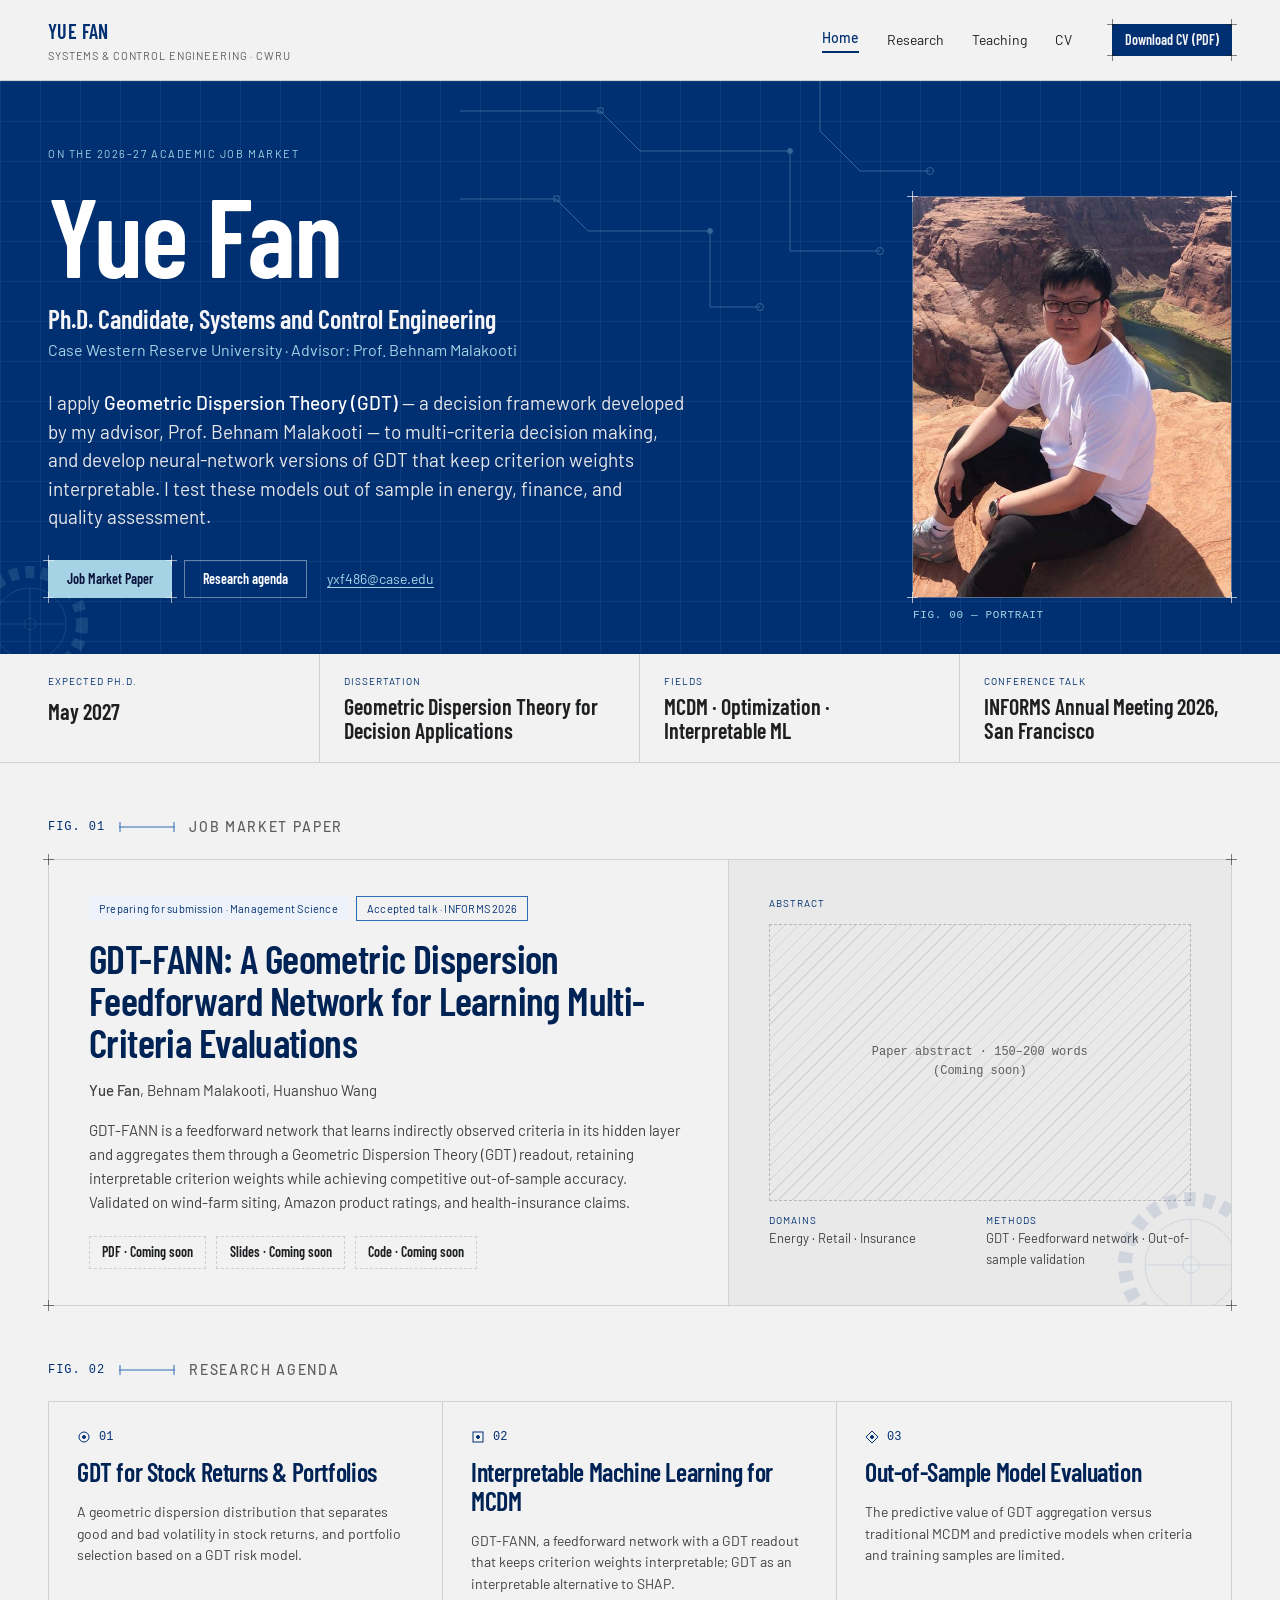
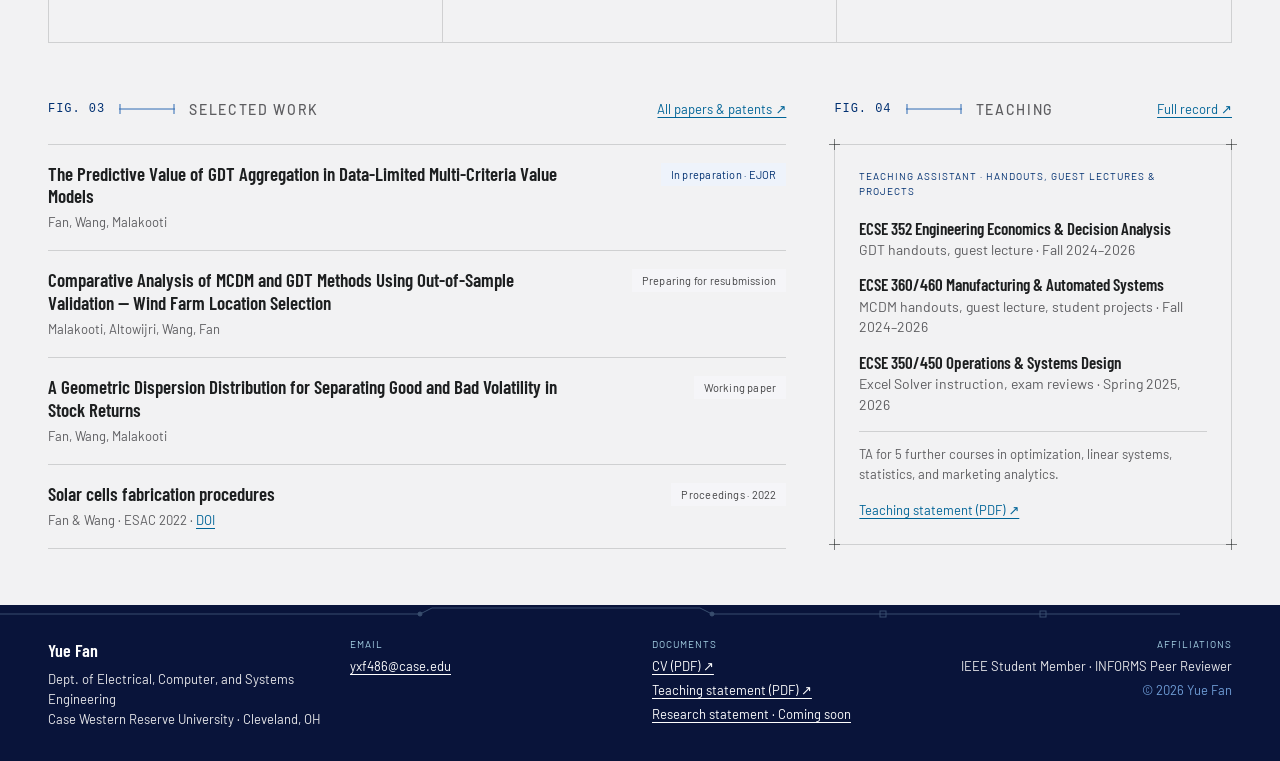
==== commit d6ecb022: "CV v4.4 and accurate TA wording - CV PDF regenerated from v4.4 (GDT credited to B. Malakooti) - Teac" ====
--- a/index.html
+++ b/index.html
@@ -379,7 +379,7 @@
   </script>
 
   <script type="__bundler/template">
-"<!DOCTYPE html>\n<html><head>\n<meta charset=\"utf-8\">\n<meta name=\"viewport\" content=\"width=device-width, initial-scale=1\">\n<script src=\"8e4fa746-bc37-4291-9273-9fb681e285dd\"><\u002Fscript>\n<\u002Fhead>\n<body>\n<x-dc>\n<helmet><style>/* Industry — design-system tokens and component classes. This file is the source of truth for the system's look; retune it here and see readme.md. */\n/* vietnamese */\n@font-face {\n  font-family: 'Barlow';\n  font-style: normal;\n  font-weight: 400;\n  font-display: swap;\n  src: url(\"93197038-9ea9-412e-8e84-9f20b31b510d\") format('woff2');\n  unicode-range: U+0102-0103, U+0110-0111, U+0128-0129, U+0168-0169, U+01A0-01A1, U+01AF-01B0, U+0300-0301, U+0303-0304, U+0308-0309, U+0323, U+0329, U+1EA0-1EF9, U+20AB;\n}\n/* latin-ext */\n@font-face {\n  font-family: 'Barlow';\n  font-style: normal;\n  font-weight: 400;\n  font-display: swap;\n  src: url(\"5e184943-c42b-4e12-bcff-0031902cc429\") format('woff2');\n  unicode-range: U+0100-02BA, U+02BD-02C5, U+02C7-02CC, U+02CE-02D7, U+02DD-02FF, U+0304, U+0308, U+0329, U+1D00-1DBF, U+1E00-1E9F, U+1EF2-1EFF, U+2020, U+20A0-20AB, U+20AD-20C0, U+2113, U+2C60-2C7F, U+A720-A7FF;\n}\n/* latin */\n@font-face {\n  font-family: 'Barlow';\n  font-style: normal;\n  font-weight: 400;\n  font-display: swap;\n  src: url(\"db66a059-8dbc-4d23-9bd6-4be6ddbd049e\") format('woff2');\n  unicode-range: U+0000-00FF, U+0131, U+0152-0153, U+02BB-02BC, U+02C6, U+02DA, U+02DC, U+0304, U+0308, U+0329, U+2000-206F, U+20AC, U+2122, U+2191, U+2193, U+2212, U+2215, U+FEFF, U+FFFD;\n}\n/* vietnamese */\n@font-face {\n  font-family: 'Barlow';\n  font-style: normal;\n  font-weight: 500;\n  font-display: swap;\n  src: url(\"3c079dc9-2362-43a4-8c16-8e800b41564b\") format('woff2');\n  unicode-range: U+0102-0103, U+0110-0111, U+0128-0129, U+0168-0169, U+01A0-01A1, U+01AF-01B0, U+0300-0301, U+0303-0304, U+0308-0309, U+0323, U+0329, U+1EA0-1EF9, U+20AB;\n}\n/* latin-ext */\n@font-face {\n  font-family: 'Barlow';\n  font-style: normal;\n  font-weight: 500;\n  font-display: swap;\n  src: url(\"fd306685-a537-45ba-be40-f736df9ce0a1\") format('woff2');\n  unicode-range: U+0100-02BA, U+02BD-02C5, U+02C7-02CC, U+02CE-02D7, U+02DD-02FF, U+0304, U+0308, U+0329, U+1D00-1DBF, U+1E00-1E9F, U+1EF2-1EFF, U+2020, U+20A0-20AB, U+20AD-20C0, U+2113, U+2C60-2C7F, U+A720-A7FF;\n}\n/* latin */\n@font-face {\n  font-family: 'Barlow';\n  font-style: normal;\n  font-weight: 500;\n  font-display: swap;\n  src: url(\"8183de8d-d46e-4e46-9747-0f3aa4dea023\") format('woff2');\n  unicode-range: U+0000-00FF, U+0131, U+0152-0153, U+02BB-02BC, U+02C6, U+02DA, U+02DC, U+0304, U+0308, U+0329, U+2000-206F, U+20AC, U+2122, U+2191, U+2193, U+2212, U+2215, U+FEFF, U+FFFD;\n}\n/* vietnamese */\n@font-face {\n  font-family: 'Barlow';\n  font-style: normal;\n  font-weight: 700;\n  font-display: swap;\n  src: url(\"ef4231e6-9a61-4f0f-859f-3007326f500b\") format('woff2');\n  unicode-range: U+0102-0103, U+0110-0111, U+0128-0129, U+0168-0169, U+01A0-01A1, U+01AF-01B0, U+0300-0301, U+0303-0304, U+0308-0309, U+0323, U+0329, U+1EA0-1EF9, U+20AB;\n}\n/* latin-ext */\n@font-face {\n  font-family: 'Barlow';\n  font-style: normal;\n  font-weight: 700;\n  font-display: swap;\n  src: url(\"5abb45aa-be6f-4a5e-bdae-d25d2df1e05d\") format('woff2');\n  unicode-range: U+0100-02BA, U+02BD-02C5, U+02C7-02CC, U+02CE-02D7, U+02DD-02FF, U+0304, U+0308, U+0329, U+1D00-1DBF, U+1E00-1E9F, U+1EF2-1EFF, U+2020, U+20A0-20AB, U+20AD-20C0, U+2113, U+2C60-2C7F, U+A720-A7FF;\n}\n/* latin */\n@font-face {\n  font-family: 'Barlow';\n  font-style: normal;\n  font-weight: 700;\n  font-display: swap;\n  src: url(\"d76838b7-3857-437e-88ad-70b7b99eefc2\") format('woff2');\n  unicode-range: U+0000-00FF, U+0131, U+0152-0153, U+02BB-02BC, U+02C6, U+02DA, U+02DC, U+0304, U+0308, U+0329, U+2000-206F, U+20AC, U+2122, U+2191, U+2193, U+2212, U+2215, U+FEFF, U+FFFD;\n}\n/* vietnamese */\n@font-face {\n  font-family: 'Barlow Condensed';\n  font-style: normal;\n  font-weight: 400;\n  font-display: swap;\n  src: url(\"05fb777b-6c50-443a-acd6-9fe676aacc6f\") format('woff2');\n  unicode-range: U+0102-0103, U+0110-0111, U+0128-0129, U+0168-0169, U+01A0-01A1, U+01AF-01B0, U+0300-0301, U+0303-0304, U+0308-0309, U+0323, U+0329, U+1EA0-1EF9, U+20AB;\n}\n/* latin-ext */\n@font-face {\n  font-family: 'Barlow Condensed';\n  font-style: normal;\n  font-weight: 400;\n  font-display: swap;\n  src: url(\"5efc8cb1-412d-4b64-ad1c-320795ecdbd3\") format('woff2');\n  unicode-range: U+0100-02BA, U+02BD-02C5, U+02C7-02CC, U+02CE-02D7, U+02DD-02FF, U+0304, U+0308, U+0329, U+1D00-1DBF, U+1E00-1E9F, U+1EF2-1EFF, U+2020, U+20A0-20AB, U+20AD-20C0, U+2113, U+2C60-2C7F, U+A720-A7FF;\n}\n/* latin */\n@font-face {\n  font-family: 'Barlow Condensed';\n  font-style: normal;\n  font-weight: 400;\n  font-display: swap;\n  src: url(\"92471b84-ab03-4cec-a0fa-c81a17361826\") format('woff2');\n  unicode-range: U+0000-00FF, U+0131, U+0152-0153, U+02BB-02BC, U+02C6, U+02DA, U+02DC, U+0304, U+0308, U+0329, U+2000-206F, U+20AC, U+2122, U+2191, U+2193, U+2212, U+2215, U+FEFF, U+FFFD;\n}\n/* vietnamese */\n@font-face {\n  font-family: 'Barlow Condensed';\n  font-style: normal;\n  font-weight: 600;\n  font-display: swap;\n  src: url(\"c9428324-d1cc-440d-ad31-35342e4e9534\") format('woff2');\n  unicode-range: U+0102-0103, U+0110-0111, U+0128-0129, U+0168-0169, U+01A0-01A1, U+01AF-01B0, U+0300-0301, U+0303-0304, U+0308-0309, U+0323, U+0329, U+1EA0-1EF9, U+20AB;\n}\n/* latin-ext */\n@font-face {\n  font-family: 'Barlow Condensed';\n  font-style: normal;\n  font-weight: 600;\n  font-display: swap;\n  src: url(\"59698545-6907-4d6a-97d5-5bd5c1d0e11c\") format('woff2');\n  unicode-range: U+0100-02BA, U+02BD-02C5, U+02C7-02CC, U+02CE-02D7, U+02DD-02FF, U+0304, U+0308, U+0329, U+1D00-1DBF, U+1E00-1E9F, U+1EF2-1EFF, U+2020, U+20A0-20AB, U+20AD-20C0, U+2113, U+2C60-2C7F, U+A720-A7FF;\n}\n/* latin */\n@font-face {\n  font-family: 'Barlow Condensed';\n  font-style: normal;\n  font-weight: 600;\n  font-display: swap;\n  src: url(\"b5a77981-039d-4711-8355-a1765f830223\") format('woff2');\n  unicode-range: U+0000-00FF, U+0131, U+0152-0153, U+02BB-02BC, U+02C6, U+02DA, U+02DC, U+0304, U+0308, U+0329, U+2000-206F, U+20AC, U+2122, U+2191, U+2193, U+2212, U+2215, U+FEFF, U+FFFD;\n}\n\n\n:root {\n  --color-bg: #f2f2f3;\n  --color-surface: #e9e9ea;\n  --color-text: #1d1f20;\n  --color-accent: #5980a6;\n  --color-accent-2: #728fab;\n  --color-divider: color-mix(in srgb, #1d1f20 16%, transparent);\n\n  /* Tonal ramps — generated in OKLCH on one shared lightness scale, so the\n     same step of any role matches the others in visual value. */\n  --color-neutral-100: #f5f5f8;\n  --color-neutral-200: #e7e7ea;\n  --color-neutral-300: #d4d4d7;\n  --color-neutral-400: #b7b7ba;\n  --color-neutral-500: #98989b;\n  --color-neutral-600: #7a7a7d;\n  --color-neutral-700: #5d5d60;\n  --color-neutral-800: #424244;\n  --color-neutral-900: #2b2b2d;\n\n  --color-accent-100: #eef6ff;\n  --color-accent-200: #d6ebff;\n  --color-accent-300: #b5d9fd;\n  --color-accent-400: #94bce3;\n  --color-accent-500: #749dc4;\n  --color-accent-600: #597ea3;\n  --color-accent-700: #416180;\n  --color-accent-800: #2c455d;\n  --color-accent-900: #1d2d3d;\n\n  --color-accent-2-100: #eef6ff;\n  --color-accent-2-200: #d6ebff;\n  --color-accent-2-300: #bdd8f2;\n  --color-accent-2-400: #9ebbd8;\n  --color-accent-2-500: #7e9cb8;\n  --color-accent-2-600: #627d98;\n  --color-accent-2-700: #486077;\n  --color-accent-2-800: #314457;\n  --color-accent-2-900: #1f2d3a;\n\n  --font-heading: \"Barlow Condensed\", system-ui, sans-serif;\n  --font-heading-weight: 600;\n  --font-body: \"Barlow\", system-ui, sans-serif;\n\n  --space-1: 3.4px;\n  --space-2: 6.8px;\n  --space-3: 10.2px;\n  --space-4: 13.6px;\n  --space-6: 20.4px;\n  --space-8: 27.2px;\n\n  --radius-sm: 2px;\n  --radius-md: 4px;\n  --radius-lg: 7px;\n\n  /* Elevation — derived from the ground: soft ink-tinted shadows on a\n     light theme, a hairline edge + ambient darkness on a dark one. */\n  --shadow-sm: 0 1px 2px color-mix(in srgb, #2b2b2d 14%, transparent);\n  --shadow-md: 0 3px 10px color-mix(in srgb, #2b2b2d 16%, transparent);\n  --shadow-lg: 0 12px 32px color-mix(in srgb, #2b2b2d 22%, transparent);\n}\n\nbody {\n  background: var(--color-bg);\n  color: var(--color-text);\n  font-family: var(--font-body);\n}\nh1, h2, h3, h4 { font-family: var(--font-heading); font-weight: var(--font-heading-weight); }\n\n.blueprint {\n  position: relative;\n  border: 1px solid var(--color-divider);\n  border-radius: 0;\n}\n/* The overlay image treatments (halftone, duotone) clip their overlay\n   (overflow:hidden); a blueprint wrapper draws its registration marks\n   outside the box, so when both classes share a wrapper the frame must\n   win. */\n.blueprint.halftone, .blueprint.plate, .blueprint.duotone { overflow: visible; }\n.blueprint > .corner {\n  position: absolute; width: 11px; height: 11px;\n  color: color-mix(in srgb, var(--color-text) 55%, transparent);\n}\n.blueprint > .corner::before, .blueprint > .corner::after {\n  content: \"\"; position: absolute; background: currentColor;\n}\n.blueprint > .corner::before { left: 5px; top: 0; width: 1px; height: 100%; }\n.blueprint > .corner::after  { top: 5px; left: 0; width: 100%; height: 1px; }\n.blueprint > .corner.tl { top: -6px; left: -6px; }\n.blueprint > .corner.tr { top: -6px; right: -6px; }\n.blueprint > .corner.bl { bottom: -6px; left: -6px; }\n.blueprint > .corner.br { bottom: -6px; right: -6px; }\n\n.duotone{position:relative;overflow:hidden}\n.duotone::after{content:\"\";position:absolute;inset:0;pointer-events:none;\n  background:var(--color-accent);mix-blend-mode:color}\n\n/* ══════════════════════════════════════════════════════════════════════════\n   Components — built with the tokens above. Plain CSS\n   on plain HTML: no JavaScript, no build step. Each class is documented in\n   readme.md and demonstrated in foundations/ and components/.\n   ══════════════════════════════════════════════════════════════════════ */\n\n*, *::before, *::after { box-sizing: border-box; }\nbody { margin: 0; font-size: 15px; line-height: 1.55; font-weight: 400; }\nh1, h2, h3, h4, h5, h6 {\n  font-family: var(--font-heading); font-weight: var(--font-heading-weight);\n  line-height: 1.12; letter-spacing: -0.015em; margin: 0 0 var(--space-2);\n}\nh1 { font-size: 42px; }\nh2 { font-size: 32px; }\nh3 { font-size: 25px; }\nh4 { font-size: 20px; }\nh5 { font-size: 16px; }\nh6 { font-size: 13px; }\nh6 { letter-spacing: 0.08em; text-transform: uppercase; }\np { margin: 0 0 var(--space-3); }\na { color: var(--color-accent); text-underline-offset: 3px; }\nimg { display: block; max-width: 100%; }\nfigure { margin: 0; }\nfigcaption {\n  font-size: 11px; margin-top: var(--space-1);\n  color: color-mix(in srgb, var(--color-text) 55%, transparent);\n}\n.text-muted { color: color-mix(in srgb, var(--color-text) 55%, transparent); }\n:focus { outline: none; }\n:focus-visible { outline: 2px solid var(--color-accent); outline-offset: 2px; }\n::selection { background: color-mix(in srgb, var(--color-accent) 30%, transparent); }\n\n/* — rules — */\n.hr {\n  height: 1px; border: 0; margin: var(--space-4) 0;\n  background: var(--color-divider);\n}\n\n/* — buttons — */\n.btn {\n  display: inline-flex; align-items: center; justify-content: center; gap: 6px;\n  cursor: pointer; text-decoration: none;\n  font-family: var(--font-heading); font-weight: var(--font-heading-weight);\n  font-size: 14px; line-height: 1.2; color: var(--color-text); /* matches the .input's 14px —\n     the pair sits side by side in sign-up rows */\n  background: transparent; border: 1px solid transparent;\n  padding: var(--space-2) calc(var(--space-3) * 1.2);\n  border-radius: var(--radius-md);\n}\n.btn svg { display: block; }\n.btn:disabled { opacity: 0.45; cursor: not-allowed; }\n.btn-primary { background: var(--color-accent); color: var(--color-bg); }\n.btn-primary:hover { background: var(--color-accent-600); }\n.btn-primary:active { background: var(--color-accent-700); }\n.btn-secondary { border-color: var(--color-divider); }\n.btn-secondary:hover { background: color-mix(in srgb, var(--color-text) 7%, transparent); }\n.btn-secondary:active { background: color-mix(in srgb, var(--color-text) 14%, transparent); }\n.btn-ghost { color: var(--color-accent); padding-inline: var(--space-1); }\n.btn-ghost:hover { background: color-mix(in srgb, var(--color-accent) 10%, transparent); }\n.btn-ghost:active { background: color-mix(in srgb, var(--color-accent) 18%, transparent); }\n.btn-icon { width: 36px; height: 36px; padding: 0; }\n.btn-block { width: 100%; margin-top: var(--space-2); }\n\n/* — forms — */\n.field > label {\n  display: block; font-size: 12px; margin-bottom: 5px;\n  color: color-mix(in srgb, var(--color-text) 70%, transparent);\n}\n.input {\n  width: 100%; min-height: 36px; padding: 6px 10px; font: inherit;\n  font-size: 14px; color: var(--color-text); caret-color: var(--color-accent);\n  background: var(--color-surface);\n  border: 1px solid var(--color-divider); border-radius: var(--radius-md);\n}\n.input:hover { border-color: color-mix(in srgb, var(--color-text) 45%, transparent); }\n.input:focus-visible { border-color: var(--color-accent); outline-offset: 0; }\ntextarea.input { min-height: 90px; resize: vertical; }\n.radio { display: inline-flex; align-items: center; gap: 8px; cursor: pointer; font-size: 14px; }\n.radio input, .seg-opt input {\n  position: absolute; opacity: 0; width: 0; height: 0; pointer-events: none;\n}\n.radio .dot {\n  width: 16px; height: 16px; flex: none; border-radius: 50%;\n  border: 1.5px solid var(--color-divider);\n}\n.radio:hover .dot { border-color: var(--color-accent); }\n.radio input:checked + .dot {\n  border-color: var(--color-accent); background: var(--color-accent);\n  box-shadow: inset 0 0 0 4px var(--color-bg);\n}\n.radio input:focus-visible + .dot { outline: 2px solid var(--color-accent); outline-offset: 2px; }\n.seg {\n  display: inline-flex; overflow: hidden;\n  border: 1px solid var(--color-divider); border-radius: var(--radius-md);\n}\n.seg-opt {\n  display: inline-flex; align-items: center; gap: 6px;\n  padding: 7px 12px; font-size: 13px; cursor: pointer;\n}\n.seg-opt + .seg-opt { border-left: 1px solid var(--color-divider); }\n.seg-opt:has(input:checked) { background: var(--color-accent); color: var(--color-bg); }\n.seg-opt:not(:has(input:checked)):hover { background: color-mix(in srgb, var(--color-text) 7%, transparent); }\n.seg-opt:has(input:focus-visible) { outline: 2px solid var(--color-accent); outline-offset: -2px; }\n\n/* — cards — */\n.card {\n  display: flex; flex-direction: column; gap: var(--space-2);\n  padding: var(--space-3); border-radius: var(--radius-md); background: var(--color-surface);\n}\n.card-kicker { font-size: 10px; letter-spacing: 0.1em; text-transform: uppercase; color: var(--color-accent); }\n.card-title {\n  font-family: var(--font-heading); font-weight: var(--font-heading-weight);\n  font-size: 17px; line-height: 1.2;\n}\n.card-body { margin: 0; font-size: 13px; opacity: 0.8; flex: 1; }\n.card-meta {\n  display: flex; align-items: center; gap: 6px; font-size: 11px;\n  color: color-mix(in srgb, var(--color-text) 50%, transparent);\n}\n.elev-sm { box-shadow: var(--shadow-sm); }\n.elev-md { box-shadow: var(--shadow-md); }\n.elev-lg { box-shadow: var(--shadow-lg); }\n\n/* — tags — */\n.tag {\n  display: inline-flex; align-items: center; font-size: 11px;\n  letter-spacing: 0.02em; padding: 3px 10px;\n  border-radius: calc(var(--radius-md) * 0.75);\n}\n.tag-accent { background: var(--color-accent-100); color: var(--color-accent-800); }\n.tag-accent-2 { background: var(--color-accent-2-100); color: var(--color-accent-2-800); }\n.tag-neutral { background: var(--color-neutral-100); color: var(--color-neutral-800); }\n.tag-outline { border: 1px solid var(--color-accent); color: var(--color-accent); }\n\n/* — navigation — */\n.nav {\n  display: flex; align-items: center; gap: var(--space-4);\n  padding: var(--space-3) var(--space-4);\n  border-bottom: none;\n}\n.nav-brand {\n  font-family: var(--font-heading); font-weight: var(--font-heading-weight);\n  font-size: 18px; margin-right: auto;\n}\n.nav a { color: inherit; text-decoration: none; font-size: 14px; }\n.nav a:hover, .nav a[aria-current='page'] { color: var(--color-accent); }\n\n/* — tables — */\n.table { width: 100%; border-collapse: collapse; font-size: 14px; }\n.table th {\n  text-align: left; font-size: 11px; letter-spacing: 0.08em; text-transform: uppercase;\n  color: color-mix(in srgb, var(--color-text) 60%, transparent);\n  padding: var(--space-2); border-bottom: 1px solid var(--color-divider);\n}\n.table td {\n  padding: var(--space-2);\n  border-bottom: 1px solid color-mix(in srgb, var(--color-text) 8%, transparent);\n}\n.table tbody tr:hover { background: color-mix(in srgb, var(--color-text) 4%, transparent); }\n\n/* — dialog — */\n.dialog-backdrop {\n  position: fixed; inset: 0; display: grid; place-items: center;\n  padding: var(--space-4);\n  background: color-mix(in srgb, var(--color-neutral-900) 50%, transparent);\n}\n.dialog {\n  width: min(440px, 100%); display: flex; flex-direction: column; gap: var(--space-3);\n  padding: var(--space-4); border-radius: var(--radius-lg);\n  background: var(--color-surface); box-shadow: var(--shadow-lg);\n}\n.dialog-title {\n  font-family: var(--font-heading); font-weight: var(--font-heading-weight);\n  font-size: 20px;\n}\n.dialog-body { font-size: 14px; opacity: 0.85; }\n.dialog-actions { display: flex; justify-content: flex-end; gap: var(--space-2); margin-top: var(--space-2); }\n\n/* — blueprint frame: components are wireframe objects (see .blueprint\n     and .corner above) — square, transparent, hairline-bordered — */\n.card, .btn, .input, .tag, .seg, .dialog { border-radius: 0; }\n.card, .dialog { background: transparent; border: 1px solid var(--color-divider); }\n.btn { border: 1px solid var(--color-divider); }\n.btn-primary { border-color: var(--color-accent); }\n.btn-ghost { border-color: transparent; }\n\n<\u002Fstyle><style>/* Industry tokens re-tuned to the CWRU brand palette (case.edu/brand):\n   CWRU Blue #003071 (primary), Dark Blue #09143A, True Blue #007AB8, Light Blue #A6D2E6.\n   Scoped so it can sit beside the stock theme on one canvas. */\n.theme-cwru {\n  --color-accent: #003071;\n  --color-accent-2: #007ab8;\n  --color-accent-100: #eef3fb;\n  --color-accent-200: #d9e5f6;\n  --color-accent-300: #a6d2e6;\n  --color-accent-400: #6f9dd6;\n  --color-accent-500: #2f6bb3;\n  --color-accent-600: #1a4f95;\n  --color-accent-700: #003071;\n  --color-accent-800: #002356;\n  --color-accent-900: #09143a;\n  --color-accent-2-100: #eaf5fb;\n  --color-accent-2-200: #cfe8f4;\n  --color-accent-2-300: #a6d2e6;\n  --color-accent-2-400: #5fa9d0;\n  --color-accent-2-500: #007ab8;\n  --color-accent-2-600: #006497;\n  --color-accent-2-700: #004d75;\n  --color-accent-2-800: #003654;\n  --color-accent-2-900: #09143a;\n}\n.theme-cwru .tag-accent { background: var(--color-accent-100); color: var(--color-accent-700); }\n.theme-cwru .tag-outline { border-color: var(--color-accent-500); color: var(--color-accent-700); }\n<\u002Fstyle><style>body{margin:0;background:var(--color-bg);font-family:var(--font-body)}a{color:var(--color-accent-700)}a:hover{color:var(--color-accent-900)}<\u002Fstyle><title>Yue Fan | Ph.D. Candidate, Systems and Control Engineering, CWRU<\u002Ftitle><meta name=\"description\" content=\"Yue Fan, Ph.D. Candidate in Systems and Control Engineering at Case Western Reserve University. Interpretable decision models: Geometric Dispersion Theory, MCDM, neural-network–GDT methods.\"><\u002Fhelmet>\n<a id=\"top\"><\u002Fa>\n<div class=\"theme-cwru\" style=\"min-height:100vh;display:flex;flex-direction:column;color:var(--color-text)\" data-screen-label=\"Home\">\n  <nav style=\"display:flex;align-items:center;gap:28px;padding:16px 48px;border-bottom:1px solid var(--color-divider);position:relative\">\n    <div style=\"display:flex;flex-direction:column;margin-right:auto\"><span style=\"font-family:var(--font-heading);font-weight:600;font-size:20px;letter-spacing:.02em;color:var(--color-accent-700)\">YUE FAN<\u002Fspan><span style=\"font-size:11px;letter-spacing:.08em;text-transform:uppercase;color:var(--color-neutral-700)\">Systems &amp; Control Engineering · CWRU<\u002Fspan><\u002Fdiv>\n    <a href=\"#top\" aria-current=\"page\" style=\"font-size:14px;text-decoration:none;color:var(--color-accent-700);font-weight:500;border-bottom:2px solid var(--color-accent-700);padding-bottom:2px\">Home<\u002Fa>\n    <a href=\"research.html\" style=\"font-size:14px;text-decoration:none;color:var(--color-text)\">Research<\u002Fa>\n    <a href=\"teaching.html\" style=\"font-size:14px;text-decoration:none;color:var(--color-text)\">Teaching<\u002Fa>\n    <a href=\"#top\" style=\"font-size:14px;text-decoration:none;color:var(--color-text)\">CV<\u002Fa>\n    <a href=\"assets/Yue_Fan_Academic_CV.pdf\" target=\"_blank\" rel=\"noopener\" class=\"btn btn-primary blueprint\" style=\"margin-left:12px;text-decoration:none\"><i class=\"corner tl\"><\u002Fi><i class=\"corner tr\"><\u002Fi><i class=\"corner bl\"><\u002Fi><i class=\"corner br\"><\u002Fi>Download CV (PDF)<\u002Fa>\n  <\u002Fnav>\n\n  <header style=\"position:relative;overflow:hidden;background-color:var(--color-accent-700);background-image:linear-gradient(rgba(166,210,230,.07) 1px,transparent 1px),linear-gradient(90deg,rgba(166,210,230,.07) 1px,transparent 1px);background-size:40px 40px;color:var(--color-neutral-100);padding:64px 48px 56px;display:grid;grid-template-columns:minmax(0,1fr) 320px;gap:64px;align-items:end\">\n    <svg aria-hidden=\"true\" width=\"520\" height=\"260\" sc-camel-view-box=\"0 0 520 260\" fill=\"none\" stroke=\"currentColor\" stroke-width=\"1\" style=\"position:absolute;right:300px;top:-10px;color:var(--color-accent-300);opacity:.32;pointer-events:none\"><path d=\"M0 40 H140 L180 80 H330 V180 H420\"><\u002Fpath><path d=\"M0 128 H96 L128 160 H250 V236 H300\"><\u002Fpath><path d=\"M360 0 V60 L400 100 H470\"><\u002Fpath><circle cx=\"420\" cy=\"180\" r=\"3.5\"><\u002Fcircle><circle cx=\"300\" cy=\"236\" r=\"3.5\"><\u002Fcircle><circle cx=\"470\" cy=\"100\" r=\"3.5\"><\u002Fcircle><rect x=\"138\" y=\"37\" width=\"5\" height=\"5\"><\u002Frect><rect x=\"94\" y=\"125\" width=\"5\" height=\"5\"><\u002Frect><circle cx=\"330\" cy=\"80\" r=\"2.5\" fill=\"currentColor\"><\u002Fcircle><circle cx=\"250\" cy=\"160\" r=\"2.5\" fill=\"currentColor\"><\u002Fcircle><circle cx=\"360\" cy=\"0\" r=\"2.5\" fill=\"currentColor\"><\u002Fcircle><\u002Fsvg>\n    <svg aria-hidden=\"true\" width=\"140\" height=\"140\" sc-camel-view-box=\"0 0 140 140\" fill=\"none\" stroke=\"currentColor\" style=\"position:absolute;left:-40px;bottom:-40px;color:var(--color-accent-300);opacity:.14;pointer-events:none\"><circle cx=\"70\" cy=\"70\" r=\"52\" stroke-width=\"12\" stroke-dasharray=\"9 7\"><\u002Fcircle><circle cx=\"70\" cy=\"70\" r=\"36\" stroke-width=\"1\"><\u002Fcircle><circle cx=\"70\" cy=\"70\" r=\"6\" stroke-width=\"1\"><\u002Fcircle><path d=\"M70 34 V106 M34 70 H106\" stroke-width=\"1\"><\u002Fpath><\u002Fsvg>\n    <div style=\"display:flex;flex-direction:column;gap:18px;position:relative\">\n      <span style=\"font-size:11px;letter-spacing:.14em;text-transform:uppercase;color:var(--color-accent-300)\">On the 2026–27 academic job market<\u002Fspan>\n      <h1 style=\"font-size:112px;line-height:.95;letter-spacing:-.02em;margin:0;color:#fff\">Yue Fan<\u002Fh1>\n      <div style=\"display:flex;flex-direction:column;gap:4px\"><span style=\"font-family:var(--font-heading);font-weight:600;font-size:26px;line-height:1.15\">Ph.D. Candidate, Systems and Control Engineering<\u002Fspan><span style=\"font-size:16px;color:var(--color-accent-300)\">Case Western Reserve University · Advisor: Prof. Behnam Malakooti<\u002Fspan><\u002Fdiv>\n      <p style=\"font-size:19px;line-height:1.5;max-width:640px;margin:8px 0 0;color:var(--color-neutral-200);text-wrap:pretty\">I apply <strong style=\"color:#fff;font-weight:500\">Geometric Dispersion Theory (GDT)<\u002Fstrong> — a decision framework developed by my advisor, Prof. Behnam Malakooti — to multi-criteria decision making, and develop neural-network versions of GDT that keep criterion weights interpretable. I test these models out of sample in energy, finance, and quality assessment.<\u002Fp>\n      <div style=\"display:flex;gap:12px;margin-top:10px\">\n        <a href=\"research.html#jmp\" class=\"btn blueprint\" style=\"background:var(--color-accent-300);color:var(--color-accent-900);border-color:var(--color-accent-300);text-decoration:none;padding:10px 18px\"><i class=\"corner tl\" style=\"color:rgba(245,245,248,.6)\"><\u002Fi><i class=\"corner tr\" style=\"color:rgba(245,245,248,.6)\"><\u002Fi><i class=\"corner bl\" style=\"color:rgba(245,245,248,.6)\"><\u002Fi><i class=\"corner br\" style=\"color:rgba(245,245,248,.6)\"><\u002Fi>Job Market Paper<\u002Fa>\n        <a href=\"#research\" class=\"btn\" style=\"color:#fff;border-color:rgba(255,255,255,.4);text-decoration:none;padding:10px 18px\">Research agenda<\u002Fa>\n        <a href=\"mailto:yxf486@case.edu\" style=\"align-self:center;margin-left:8px;font-size:14px;color:var(--color-accent-300)\">yxf486@case.edu<\u002Fa>\n      <\u002Fdiv>\n    <\u002Fdiv>\n    <figure class=\"blueprint\" style=\"margin:0;border-color:rgba(245,245,248,.35);background:var(--color-accent-800)\">\n      <i class=\"corner tl\" style=\"color:rgba(245,245,248,.7)\"><\u002Fi><i class=\"corner tr\" style=\"color:rgba(245,245,248,.7)\"><\u002Fi><i class=\"corner bl\" style=\"color:rgba(245,245,248,.7)\"><\u002Fi><i class=\"corner br\" style=\"color:rgba(245,245,248,.7)\"><\u002Fi>\n      <img src=\"assets/yue-fan-portrait.jpg\" alt=\"Portrait of Yue Fan\" width=\"320\" height=\"400\" style=\"display:block;width:100%;height:400px;object-fit:cover\">\n      <figcaption style=\"position:absolute;left:0;right:0;bottom:-24px;font:11px ui-monospace,Menlo,monospace;color:var(--color-accent-300);letter-spacing:.06em\">FIG. 00 — PORTRAIT<\u002Ffigcaption>\n    <\u002Ffigure>\n  <\u002Fheader>\n\n  <div style=\"display:grid;grid-template-columns:repeat(4,minmax(0,1fr));border-bottom:1px solid var(--color-divider)\">\n    <div style=\"padding:20px 48px 20px 48px;border-right:1px solid var(--color-divider);display:flex;flex-direction:column;gap:4px\"><span style=\"font-size:10px;letter-spacing:.1em;text-transform:uppercase;color:var(--color-accent-700)\">Expected Ph.D.<\u002Fspan><span style=\"font-family:var(--font-heading);font-weight:600;font-size:22px\">May 2027<\u002Fspan><\u002Fdiv>\n    <div style=\"padding:20px 24px;border-right:1px solid var(--color-divider);display:flex;flex-direction:column;gap:4px\"><span style=\"font-size:10px;letter-spacing:.1em;text-transform:uppercase;color:var(--color-accent-700)\">Dissertation<\u002Fspan><span style=\"font-family:var(--font-heading);font-weight:600;font-size:22px;line-height:1.1\">Geometric Dispersion Theory for Decision Applications<\u002Fspan><\u002Fdiv>\n    <div style=\"padding:20px 24px;border-right:1px solid var(--color-divider);display:flex;flex-direction:column;gap:4px\"><span style=\"font-size:10px;letter-spacing:.1em;text-transform:uppercase;color:var(--color-accent-700)\">Fields<\u002Fspan><span style=\"font-family:var(--font-heading);font-weight:600;font-size:22px;line-height:1.1\">MCDM · Optimization · Interpretable ML<\u002Fspan><\u002Fdiv>\n    <div style=\"padding:20px 48px 20px 24px;display:flex;flex-direction:column;gap:4px\"><span style=\"font-size:10px;letter-spacing:.1em;text-transform:uppercase;color:var(--color-accent-700)\">Conference talk<\u002Fspan><span style=\"font-family:var(--font-heading);font-weight:600;font-size:22px;line-height:1.1\">INFORMS Annual Meeting 2026, San Francisco<\u002Fspan><\u002Fdiv>\n  <\u002Fdiv>\n\n  <section style=\"padding:56px 48px;display:flex;flex-direction:column;gap:24px\">\n    <div style=\"display:flex;align-items:center;gap:14px\"><span style=\"font:12px ui-monospace,Menlo,monospace;color:var(--color-accent-700);letter-spacing:.08em\">FIG. 01<\u002Fspan><svg aria-hidden=\"true\" width=\"56\" height=\"10\" sc-camel-view-box=\"0 0 56 10\" stroke=\"currentColor\" stroke-width=\"1\" style=\"color:var(--color-accent-500)\"><path d=\"M0 5 H56 M1 0 V10 M55 0 V10\"><\u002Fpath><\u002Fsvg><h2 style=\"margin:0;font-size:14px;letter-spacing:.12em;text-transform:uppercase;font-family:var(--font-body);font-weight:500;color:var(--color-neutral-700)\">Job Market Paper<\u002Fh2><\u002Fdiv>\n    <article class=\"blueprint\" style=\"display:grid;grid-template-columns:minmax(0,1.15fr) minmax(0,.85fr)\">\n      <i class=\"corner tl\"><\u002Fi><i class=\"corner tr\"><\u002Fi><i class=\"corner bl\"><\u002Fi><i class=\"corner br\"><\u002Fi>\n      <div style=\"padding:36px 40px;display:flex;flex-direction:column;gap:16px;border-right:1px solid var(--color-divider)\">\n        <div style=\"display:flex;gap:8px;flex-wrap:wrap\"><span class=\"tag tag-accent\">Preparing for submission · Management Science<\u002Fspan><span class=\"tag tag-outline\">Accepted talk · INFORMS 2026<\u002Fspan><\u002Fdiv>\n        <h3 style=\"font-size:40px;line-height:1.05;margin:0;text-wrap:pretty;color:var(--color-accent-800)\">GDT-FANN: A Geometric Dispersion Feedforward Network for Learning Multi-Criteria Evaluations<\u002Fh3>\n        <p style=\"margin:0;font-size:15px;color:var(--color-neutral-800)\"><strong style=\"font-weight:500\">Yue Fan<\u002Fstrong>, Behnam Malakooti, Huanshuo Wang<\u002Fp>\n        <p style=\"margin:0;font-size:15px;line-height:1.6;color:var(--color-neutral-800);text-wrap:pretty\">GDT-FANN is a feedforward network that learns indirectly observed criteria in its hidden layer and aggregates them through a Geometric Dispersion Theory (GDT) readout, retaining interpretable criterion weights while achieving competitive out-of-sample accuracy. Validated on wind-farm siting, Amazon product ratings, and health-insurance claims.<\u002Fp>\n        <div style=\"display:flex;gap:10px;margin-top:6px\">\n          <a href=\"#top\" class=\"btn btn-secondary\" style=\"text-decoration:none;border-style:dashed\">PDF · Coming soon<\u002Fa>\n          <a href=\"#top\" class=\"btn btn-secondary\" style=\"text-decoration:none;border-style:dashed\">Slides · Coming soon<\u002Fa>\n          <a href=\"#top\" class=\"btn btn-secondary\" style=\"text-decoration:none;border-style:dashed\">Code · Coming soon<\u002Fa>\n        <\u002Fdiv>\n      <\u002Fdiv>\n      <div style=\"position:relative;overflow:hidden;padding:36px 40px;display:flex;flex-direction:column;gap:12px;background:var(--color-surface)\">\n        <svg aria-hidden=\"true\" width=\"180\" height=\"180\" sc-camel-view-box=\"0 0 180 180\" fill=\"none\" stroke=\"currentColor\" style=\"position:absolute;right:-50px;bottom:-50px;color:var(--color-accent-700);opacity:.1;pointer-events:none\"><circle cx=\"90\" cy=\"90\" r=\"66\" stroke-width=\"14\" stroke-dasharray=\"11 8\"><\u002Fcircle><circle cx=\"90\" cy=\"90\" r=\"46\" stroke-width=\"1\"><\u002Fcircle><circle cx=\"90\" cy=\"90\" r=\"8\" stroke-width=\"1\"><\u002Fcircle><path d=\"M90 44 V136 M44 90 H136\" stroke-width=\"1\"><\u002Fpath><\u002Fsvg>\n        <span style=\"font-size:10px;letter-spacing:.1em;text-transform:uppercase;color:var(--color-accent-700)\">Abstract<\u002Fspan>\n        <div style=\"flex:1;min-height:180px;display:grid;place-items:center;background:repeating-linear-gradient(135deg,var(--color-neutral-300) 0 1px,transparent 1px 10px);border:1px dashed var(--color-neutral-400)\"><span style=\"font:12px ui-monospace,Menlo,monospace;color:var(--color-neutral-700);text-align:center;line-height:1.6\">Paper abstract · 150–200 words<br>(Coming soon)<\u002Fspan><\u002Fdiv>\n        <div style=\"display:grid;grid-template-columns:1fr 1fr;gap:12px;font-size:13px;color:var(--color-neutral-800);position:relative\"><div><span style=\"display:block;font-size:10px;letter-spacing:.1em;text-transform:uppercase;color:var(--color-accent-700)\">Domains<\u002Fspan>Energy · Retail · Insurance<\u002Fdiv><div><span style=\"display:block;font-size:10px;letter-spacing:.1em;text-transform:uppercase;color:var(--color-accent-700)\">Methods<\u002Fspan>GDT · Feedforward network · Out-of-sample validation<\u002Fdiv><\u002Fdiv>\n      <\u002Fdiv>\n    <\u002Farticle>\n  <\u002Fsection>\n\n  <section id=\"research\" style=\"padding:0 48px 56px;display:flex;flex-direction:column;gap:24px\">\n    <div style=\"display:flex;align-items:center;gap:14px\"><span style=\"font:12px ui-monospace,Menlo,monospace;color:var(--color-accent-700);letter-spacing:.08em\">FIG. 02<\u002Fspan><svg aria-hidden=\"true\" width=\"56\" height=\"10\" sc-camel-view-box=\"0 0 56 10\" stroke=\"currentColor\" stroke-width=\"1\" style=\"color:var(--color-accent-500)\"><path d=\"M0 5 H56 M1 0 V10 M55 0 V10\"><\u002Fpath><\u002Fsvg><h2 style=\"margin:0;font-size:14px;letter-spacing:.12em;text-transform:uppercase;font-family:var(--font-body);font-weight:500;color:var(--color-neutral-700)\">Research agenda<\u002Fh2><\u002Fdiv>\n    <div style=\"display:grid;grid-template-columns:repeat(3,minmax(0,1fr));border:1px solid var(--color-divider)\">\n      <div style=\"padding:28px;border-right:1px solid var(--color-divider);display:flex;flex-direction:column;gap:14px;min-height:240px\"><span style=\"display:flex;align-items:center;gap:8px;font:12px ui-monospace,Menlo,monospace;color:var(--color-accent-700)\"><svg aria-hidden=\"true\" width=\"14\" height=\"14\" sc-camel-view-box=\"0 0 14 14\" fill=\"none\" stroke=\"currentColor\" stroke-width=\"1\"><circle cx=\"7\" cy=\"7\" r=\"5\"><\u002Fcircle><circle cx=\"7\" cy=\"7\" r=\"1.5\" fill=\"currentColor\"><\u002Fcircle><\u002Fsvg>01<\u002Fspan><h3 style=\"font-size:26px;margin:0;line-height:1.1;color:var(--color-accent-800)\">GDT for Stock Returns &amp; Portfolios<\u002Fh3><p style=\"margin:0;font-size:14px;line-height:1.55;color:var(--color-neutral-800)\">A geometric dispersion distribution that separates good and bad volatility in stock returns, and portfolio selection based on a GDT risk model.<\u002Fp><\u002Fdiv>\n      <div style=\"padding:28px;border-right:1px solid var(--color-divider);display:flex;flex-direction:column;gap:14px\"><span style=\"display:flex;align-items:center;gap:8px;font:12px ui-monospace,Menlo,monospace;color:var(--color-accent-700)\"><svg aria-hidden=\"true\" width=\"14\" height=\"14\" sc-camel-view-box=\"0 0 14 14\" fill=\"none\" stroke=\"currentColor\" stroke-width=\"1\"><rect x=\"2\" y=\"2\" width=\"10\" height=\"10\"><\u002Frect><circle cx=\"7\" cy=\"7\" r=\"1.5\" fill=\"currentColor\"><\u002Fcircle><\u002Fsvg>02<\u002Fspan><h3 style=\"font-size:26px;margin:0;line-height:1.1;color:var(--color-accent-800)\">Interpretable Machine Learning for MCDM<\u002Fh3><p style=\"margin:0;font-size:14px;line-height:1.55;color:var(--color-neutral-800)\">GDT-FANN, a feedforward network with a GDT readout that keeps criterion weights interpretable; GDT as an interpretable alternative to SHAP.<\u002Fp><\u002Fdiv>\n      <div style=\"padding:28px;display:flex;flex-direction:column;gap:14px\"><span style=\"display:flex;align-items:center;gap:8px;font:12px ui-monospace,Menlo,monospace;color:var(--color-accent-700)\"><svg aria-hidden=\"true\" width=\"14\" height=\"14\" sc-camel-view-box=\"0 0 14 14\" fill=\"none\" stroke=\"currentColor\" stroke-width=\"1\"><path d=\"M7 1 L13 7 L7 13 L1 7 Z\"><\u002Fpath><circle cx=\"7\" cy=\"7\" r=\"1.5\" fill=\"currentColor\"><\u002Fcircle><\u002Fsvg>03<\u002Fspan><h3 style=\"font-size:26px;margin:0;line-height:1.1;color:var(--color-accent-800)\">Out-of-Sample Model Evaluation<\u002Fh3><p style=\"margin:0;font-size:14px;line-height:1.55;color:var(--color-neutral-800)\">The predictive value of GDT aggregation versus traditional MCDM and predictive models when criteria and training samples are limited.<\u002Fp><\u002Fdiv>\n    <\u002Fdiv>\n  <\u002Fsection>\n\n  <section id=\"teaching\" style=\"padding:0 48px 56px;display:grid;grid-template-columns:minmax(0,1.3fr) minmax(0,.7fr);gap:48px\">\n    <div style=\"display:flex;flex-direction:column;gap:24px\">\n      <div style=\"display:flex;align-items:center;gap:14px\"><span style=\"font:12px ui-monospace,Menlo,monospace;color:var(--color-accent-700);letter-spacing:.08em\">FIG. 03<\u002Fspan><svg aria-hidden=\"true\" width=\"56\" height=\"10\" sc-camel-view-box=\"0 0 56 10\" stroke=\"currentColor\" stroke-width=\"1\" style=\"color:var(--color-accent-500)\"><path d=\"M0 5 H56 M1 0 V10 M55 0 V10\"><\u002Fpath><\u002Fsvg><h2 style=\"margin:0;font-size:14px;letter-spacing:.12em;text-transform:uppercase;font-family:var(--font-body);font-weight:500;color:var(--color-neutral-700)\">Selected work<\u002Fh2><a href=\"research.html\" style=\"margin-left:auto;font-size:13px;color:var(--color-accent-2-600)\">All papers &amp; patents ↗<\u002Fa><\u002Fdiv>\n      <div style=\"display:flex;flex-direction:column;border-top:1px solid var(--color-divider)\">\n        <div style=\"display:grid;grid-template-columns:minmax(0,1fr) 200px;gap:24px;padding:18px 0;border-bottom:1px solid var(--color-divider)\"><div style=\"display:flex;flex-direction:column;gap:4px\"><span style=\"font-family:var(--font-heading);font-weight:600;font-size:19px;line-height:1.2\">The Predictive Value of GDT Aggregation in Data-Limited Multi-Criteria Value Models<\u002Fspan><span style=\"font-size:13px;color:var(--color-neutral-700)\">Fan, Wang, Malakooti<\u002Fspan><\u002Fdiv><span class=\"tag tag-accent\" style=\"align-self:start;justify-self:end\">In preparation · EJOR<\u002Fspan><\u002Fdiv>\n        <div style=\"display:grid;grid-template-columns:minmax(0,1fr) 200px;gap:24px;padding:18px 0;border-bottom:1px solid var(--color-divider)\"><div style=\"display:flex;flex-direction:column;gap:4px\"><span style=\"font-family:var(--font-heading);font-weight:600;font-size:19px;line-height:1.2\">Comparative Analysis of MCDM and GDT Methods Using Out-of-Sample Validation — Wind Farm Location Selection<\u002Fspan><span style=\"font-size:13px;color:var(--color-neutral-700)\">Malakooti, Altowijri, Wang, Fan<\u002Fspan><\u002Fdiv><span class=\"tag tag-neutral\" style=\"align-self:start;justify-self:end\">Preparing for resubmission<\u002Fspan><\u002Fdiv>\n        <div style=\"display:grid;grid-template-columns:minmax(0,1fr) 200px;gap:24px;padding:18px 0;border-bottom:1px solid var(--color-divider)\"><div style=\"display:flex;flex-direction:column;gap:4px\"><span style=\"font-family:var(--font-heading);font-weight:600;font-size:19px;line-height:1.2\">A Geometric Dispersion Distribution for Separating Good and Bad Volatility in Stock Returns<\u002Fspan><span style=\"font-size:13px;color:var(--color-neutral-700)\">Fan, Wang, Malakooti<\u002Fspan><\u002Fdiv><span class=\"tag tag-neutral\" style=\"align-self:start;justify-self:end\">Working paper<\u002Fspan><\u002Fdiv>\n        <div style=\"display:grid;grid-template-columns:minmax(0,1fr) 200px;gap:24px;padding:18px 0;border-bottom:1px solid var(--color-divider)\"><div style=\"display:flex;flex-direction:column;gap:4px\"><span style=\"font-family:var(--font-heading);font-weight:600;font-size:19px;line-height:1.2\">Solar cells fabrication procedures<\u002Fspan><span style=\"font-size:13px;color:var(--color-neutral-700)\">Fan &amp; Wang · ESAC 2022 · <a href=\"https://doi.org/10.23977/esac2022.004\" style=\"color:var(--color-accent-2-600)\">DOI<\u002Fa><\u002Fspan><\u002Fdiv><span class=\"tag tag-neutral\" style=\"align-self:start;justify-self:end\">Proceedings · 2022<\u002Fspan><\u002Fdiv>\n      <\u002Fdiv>\n    <\u002Fdiv>\n    <div style=\"display:flex;flex-direction:column;gap:24px\">\n      <div style=\"display:flex;align-items:center;gap:14px\"><span style=\"font:12px ui-monospace,Menlo,monospace;color:var(--color-accent-700);letter-spacing:.08em\">FIG. 04<\u002Fspan><svg aria-hidden=\"true\" width=\"56\" height=\"10\" sc-camel-view-box=\"0 0 56 10\" stroke=\"currentColor\" stroke-width=\"1\" style=\"color:var(--color-accent-500)\"><path d=\"M0 5 H56 M1 0 V10 M55 0 V10\"><\u002Fpath><\u002Fsvg><h2 style=\"margin:0;font-size:14px;letter-spacing:.12em;text-transform:uppercase;font-family:var(--font-body);font-weight:500;color:var(--color-neutral-700)\">Teaching<\u002Fh2><a href=\"teaching.html\" style=\"margin-left:auto;font-size:13px;color:var(--color-accent-2-600)\">Full record ↗<\u002Fa><\u002Fdiv>\n      <div class=\"blueprint\" style=\"padding:24px;display:flex;flex-direction:column;gap:16px\">\n        <i class=\"corner tl\"><\u002Fi><i class=\"corner tr\"><\u002Fi><i class=\"corner bl\"><\u002Fi><i class=\"corner br\"><\u002Fi>\n        <span style=\"font-size:10px;letter-spacing:.1em;text-transform:uppercase;color:var(--color-accent-700)\">Teaching assistant · lectures &amp; projects<\u002Fspan>\n        <div style=\"display:flex;flex-direction:column;gap:12px;font-size:14px;line-height:1.45\">\n          <div><span style=\"font-family:var(--font-heading);font-weight:600;font-size:17px;display:block\">ECSE 352 Engineering Economics &amp; Decision Analysis<\u002Fspan><span style=\"color:var(--color-neutral-700)\">Taught risk decision lectures · Fall 2024–2026<\u002Fspan><\u002Fdiv>\n          <div><span style=\"font-family:var(--font-heading);font-weight:600;font-size:17px;display:block\">ECSE 360/460 Manufacturing &amp; Automated Systems<\u002Fspan><span style=\"color:var(--color-neutral-700)\">Taught MCDM lectures, supervised student projects · Fall 2024–2026<\u002Fspan><\u002Fdiv>\n          <div><span style=\"font-family:var(--font-heading);font-weight:600;font-size:17px;display:block\">ECSE 350/450 Operations &amp; Systems Design<\u002Fspan><span style=\"color:var(--color-neutral-700)\">Excel Solver instruction, exam reviews · Spring 2025, 2026<\u002Fspan><\u002Fdiv>\n        <\u002Fdiv>\n        <span style=\"font-size:13px;color:var(--color-neutral-700);border-top:1px solid var(--color-divider);padding-top:12px\">TA for 5 further courses in optimization, linear systems, statistics, and marketing analytics.<\u002Fspan><a href=\"assets/Yue_Fan_Teaching_Statement.pdf\" target=\"_blank\" rel=\"noopener\" style=\"font-size:13px;color:var(--color-accent-2-600)\">Teaching statement (PDF) ↗<\u002Fa>\n      <\u002Fdiv>\n    <\u002Fdiv>\n  <\u002Fsection>\n\n  <footer style=\"position:relative;overflow:hidden;background:var(--color-accent-900);color:var(--color-neutral-200);padding:32px 48px;display:grid;grid-template-columns:repeat(4,minmax(0,1fr));gap:24px;font-size:13px\">\n    <svg aria-hidden=\"true\" width=\"1180\" height=\"18\" sc-camel-view-box=\"0 0 1180 18\" fill=\"none\" stroke=\"currentColor\" stroke-width=\"1\" style=\"position:absolute;left:0;top:0;color:var(--color-accent-300);opacity:.3;pointer-events:none\"><path d=\"M0 9 H420 L432 3 H700 L712 9 H1180\"><\u002Fpath><circle cx=\"420\" cy=\"9\" r=\"2\" fill=\"currentColor\"><\u002Fcircle><circle cx=\"712\" cy=\"9\" r=\"2\" fill=\"currentColor\"><\u002Fcircle><rect x=\"880\" y=\"6\" width=\"6\" height=\"6\"><\u002Frect><rect x=\"1040\" y=\"6\" width=\"6\" height=\"6\"><\u002Frect><\u002Fsvg>\n    <div style=\"display:flex;flex-direction:column;gap:4px\"><span style=\"font-family:var(--font-heading);font-weight:600;font-size:18px;color:#fff\">Yue Fan<\u002Fspan><span>Dept. of Electrical, Computer, and Systems Engineering<br>Case Western Reserve University · Cleveland, OH<\u002Fspan><\u002Fdiv>\n    <div style=\"display:flex;flex-direction:column;gap:4px\"><span style=\"font-size:10px;letter-spacing:.1em;text-transform:uppercase;color:var(--color-accent-300)\">Email<\u002Fspan><a href=\"mailto:yxf486@case.edu\" style=\"color:#fff\">yxf486@case.edu<\u002Fa><\u002Fdiv>\n    <div style=\"display:flex;flex-direction:column;gap:4px\"><span style=\"font-size:10px;letter-spacing:.1em;text-transform:uppercase;color:var(--color-accent-300)\">Documents<\u002Fspan><a href=\"assets/Yue_Fan_Academic_CV.pdf\" target=\"_blank\" rel=\"noopener\" style=\"color:#fff\">CV (PDF) ↗<\u002Fa><a href=\"assets/Yue_Fan_Teaching_Statement.pdf\" target=\"_blank\" rel=\"noopener\" style=\"color:#fff\">Teaching statement (PDF) ↗<\u002Fa><a href=\"#top\" style=\"color:#fff\">Research statement · Coming soon<\u002Fa><\u002Fdiv>\n    <div style=\"display:flex;flex-direction:column;gap:4px;text-align:right\"><span style=\"font-size:10px;letter-spacing:.1em;text-transform:uppercase;color:var(--color-accent-300)\">Affiliations<\u002Fspan><span>IEEE Student Member · INFORMS Peer Reviewer<\u002Fspan><span style=\"color:var(--color-accent-400)\">© 2026 Yue Fan<\u002Fspan><\u002Fdiv>\n  <\u002Ffooter>\n<\u002Fdiv>\n\n<\u002Fx-dc>\n\n<\u002Fbody><\u002Fhtml>"
+"<!DOCTYPE html>\n<html><head>\n<meta charset=\"utf-8\">\n<meta name=\"viewport\" content=\"width=device-width, initial-scale=1\">\n<script src=\"8e4fa746-bc37-4291-9273-9fb681e285dd\"><\u002Fscript>\n<\u002Fhead>\n<body>\n<x-dc>\n<helmet><style>/* Industry — design-system tokens and component classes. This file is the source of truth for the system's look; retune it here and see readme.md. */\n/* vietnamese */\n@font-face {\n  font-family: 'Barlow';\n  font-style: normal;\n  font-weight: 400;\n  font-display: swap;\n  src: url(\"93197038-9ea9-412e-8e84-9f20b31b510d\") format('woff2');\n  unicode-range: U+0102-0103, U+0110-0111, U+0128-0129, U+0168-0169, U+01A0-01A1, U+01AF-01B0, U+0300-0301, U+0303-0304, U+0308-0309, U+0323, U+0329, U+1EA0-1EF9, U+20AB;\n}\n/* latin-ext */\n@font-face {\n  font-family: 'Barlow';\n  font-style: normal;\n  font-weight: 400;\n  font-display: swap;\n  src: url(\"5e184943-c42b-4e12-bcff-0031902cc429\") format('woff2');\n  unicode-range: U+0100-02BA, U+02BD-02C5, U+02C7-02CC, U+02CE-02D7, U+02DD-02FF, U+0304, U+0308, U+0329, U+1D00-1DBF, U+1E00-1E9F, U+1EF2-1EFF, U+2020, U+20A0-20AB, U+20AD-20C0, U+2113, U+2C60-2C7F, U+A720-A7FF;\n}\n/* latin */\n@font-face {\n  font-family: 'Barlow';\n  font-style: normal;\n  font-weight: 400;\n  font-display: swap;\n  src: url(\"db66a059-8dbc-4d23-9bd6-4be6ddbd049e\") format('woff2');\n  unicode-range: U+0000-00FF, U+0131, U+0152-0153, U+02BB-02BC, U+02C6, U+02DA, U+02DC, U+0304, U+0308, U+0329, U+2000-206F, U+20AC, U+2122, U+2191, U+2193, U+2212, U+2215, U+FEFF, U+FFFD;\n}\n/* vietnamese */\n@font-face {\n  font-family: 'Barlow';\n  font-style: normal;\n  font-weight: 500;\n  font-display: swap;\n  src: url(\"3c079dc9-2362-43a4-8c16-8e800b41564b\") format('woff2');\n  unicode-range: U+0102-0103, U+0110-0111, U+0128-0129, U+0168-0169, U+01A0-01A1, U+01AF-01B0, U+0300-0301, U+0303-0304, U+0308-0309, U+0323, U+0329, U+1EA0-1EF9, U+20AB;\n}\n/* latin-ext */\n@font-face {\n  font-family: 'Barlow';\n  font-style: normal;\n  font-weight: 500;\n  font-display: swap;\n  src: url(\"fd306685-a537-45ba-be40-f736df9ce0a1\") format('woff2');\n  unicode-range: U+0100-02BA, U+02BD-02C5, U+02C7-02CC, U+02CE-02D7, U+02DD-02FF, U+0304, U+0308, U+0329, U+1D00-1DBF, U+1E00-1E9F, U+1EF2-1EFF, U+2020, U+20A0-20AB, U+20AD-20C0, U+2113, U+2C60-2C7F, U+A720-A7FF;\n}\n/* latin */\n@font-face {\n  font-family: 'Barlow';\n  font-style: normal;\n  font-weight: 500;\n  font-display: swap;\n  src: url(\"8183de8d-d46e-4e46-9747-0f3aa4dea023\") format('woff2');\n  unicode-range: U+0000-00FF, U+0131, U+0152-0153, U+02BB-02BC, U+02C6, U+02DA, U+02DC, U+0304, U+0308, U+0329, U+2000-206F, U+20AC, U+2122, U+2191, U+2193, U+2212, U+2215, U+FEFF, U+FFFD;\n}\n/* vietnamese */\n@font-face {\n  font-family: 'Barlow';\n  font-style: normal;\n  font-weight: 700;\n  font-display: swap;\n  src: url(\"ef4231e6-9a61-4f0f-859f-3007326f500b\") format('woff2');\n  unicode-range: U+0102-0103, U+0110-0111, U+0128-0129, U+0168-0169, U+01A0-01A1, U+01AF-01B0, U+0300-0301, U+0303-0304, U+0308-0309, U+0323, U+0329, U+1EA0-1EF9, U+20AB;\n}\n/* latin-ext */\n@font-face {\n  font-family: 'Barlow';\n  font-style: normal;\n  font-weight: 700;\n  font-display: swap;\n  src: url(\"5abb45aa-be6f-4a5e-bdae-d25d2df1e05d\") format('woff2');\n  unicode-range: U+0100-02BA, U+02BD-02C5, U+02C7-02CC, U+02CE-02D7, U+02DD-02FF, U+0304, U+0308, U+0329, U+1D00-1DBF, U+1E00-1E9F, U+1EF2-1EFF, U+2020, U+20A0-20AB, U+20AD-20C0, U+2113, U+2C60-2C7F, U+A720-A7FF;\n}\n/* latin */\n@font-face {\n  font-family: 'Barlow';\n  font-style: normal;\n  font-weight: 700;\n  font-display: swap;\n  src: url(\"d76838b7-3857-437e-88ad-70b7b99eefc2\") format('woff2');\n  unicode-range: U+0000-00FF, U+0131, U+0152-0153, U+02BB-02BC, U+02C6, U+02DA, U+02DC, U+0304, U+0308, U+0329, U+2000-206F, U+20AC, U+2122, U+2191, U+2193, U+2212, U+2215, U+FEFF, U+FFFD;\n}\n/* vietnamese */\n@font-face {\n  font-family: 'Barlow Condensed';\n  font-style: normal;\n  font-weight: 400;\n  font-display: swap;\n  src: url(\"05fb777b-6c50-443a-acd6-9fe676aacc6f\") format('woff2');\n  unicode-range: U+0102-0103, U+0110-0111, U+0128-0129, U+0168-0169, U+01A0-01A1, U+01AF-01B0, U+0300-0301, U+0303-0304, U+0308-0309, U+0323, U+0329, U+1EA0-1EF9, U+20AB;\n}\n/* latin-ext */\n@font-face {\n  font-family: 'Barlow Condensed';\n  font-style: normal;\n  font-weight: 400;\n  font-display: swap;\n  src: url(\"5efc8cb1-412d-4b64-ad1c-320795ecdbd3\") format('woff2');\n  unicode-range: U+0100-02BA, U+02BD-02C5, U+02C7-02CC, U+02CE-02D7, U+02DD-02FF, U+0304, U+0308, U+0329, U+1D00-1DBF, U+1E00-1E9F, U+1EF2-1EFF, U+2020, U+20A0-20AB, U+20AD-20C0, U+2113, U+2C60-2C7F, U+A720-A7FF;\n}\n/* latin */\n@font-face {\n  font-family: 'Barlow Condensed';\n  font-style: normal;\n  font-weight: 400;\n  font-display: swap;\n  src: url(\"92471b84-ab03-4cec-a0fa-c81a17361826\") format('woff2');\n  unicode-range: U+0000-00FF, U+0131, U+0152-0153, U+02BB-02BC, U+02C6, U+02DA, U+02DC, U+0304, U+0308, U+0329, U+2000-206F, U+20AC, U+2122, U+2191, U+2193, U+2212, U+2215, U+FEFF, U+FFFD;\n}\n/* vietnamese */\n@font-face {\n  font-family: 'Barlow Condensed';\n  font-style: normal;\n  font-weight: 600;\n  font-display: swap;\n  src: url(\"c9428324-d1cc-440d-ad31-35342e4e9534\") format('woff2');\n  unicode-range: U+0102-0103, U+0110-0111, U+0128-0129, U+0168-0169, U+01A0-01A1, U+01AF-01B0, U+0300-0301, U+0303-0304, U+0308-0309, U+0323, U+0329, U+1EA0-1EF9, U+20AB;\n}\n/* latin-ext */\n@font-face {\n  font-family: 'Barlow Condensed';\n  font-style: normal;\n  font-weight: 600;\n  font-display: swap;\n  src: url(\"59698545-6907-4d6a-97d5-5bd5c1d0e11c\") format('woff2');\n  unicode-range: U+0100-02BA, U+02BD-02C5, U+02C7-02CC, U+02CE-02D7, U+02DD-02FF, U+0304, U+0308, U+0329, U+1D00-1DBF, U+1E00-1E9F, U+1EF2-1EFF, U+2020, U+20A0-20AB, U+20AD-20C0, U+2113, U+2C60-2C7F, U+A720-A7FF;\n}\n/* latin */\n@font-face {\n  font-family: 'Barlow Condensed';\n  font-style: normal;\n  font-weight: 600;\n  font-display: swap;\n  src: url(\"b5a77981-039d-4711-8355-a1765f830223\") format('woff2');\n  unicode-range: U+0000-00FF, U+0131, U+0152-0153, U+02BB-02BC, U+02C6, U+02DA, U+02DC, U+0304, U+0308, U+0329, U+2000-206F, U+20AC, U+2122, U+2191, U+2193, U+2212, U+2215, U+FEFF, U+FFFD;\n}\n\n\n:root {\n  --color-bg: #f2f2f3;\n  --color-surface: #e9e9ea;\n  --color-text: #1d1f20;\n  --color-accent: #5980a6;\n  --color-accent-2: #728fab;\n  --color-divider: color-mix(in srgb, #1d1f20 16%, transparent);\n\n  /* Tonal ramps — generated in OKLCH on one shared lightness scale, so the\n     same step of any role matches the others in visual value. */\n  --color-neutral-100: #f5f5f8;\n  --color-neutral-200: #e7e7ea;\n  --color-neutral-300: #d4d4d7;\n  --color-neutral-400: #b7b7ba;\n  --color-neutral-500: #98989b;\n  --color-neutral-600: #7a7a7d;\n  --color-neutral-700: #5d5d60;\n  --color-neutral-800: #424244;\n  --color-neutral-900: #2b2b2d;\n\n  --color-accent-100: #eef6ff;\n  --color-accent-200: #d6ebff;\n  --color-accent-300: #b5d9fd;\n  --color-accent-400: #94bce3;\n  --color-accent-500: #749dc4;\n  --color-accent-600: #597ea3;\n  --color-accent-700: #416180;\n  --color-accent-800: #2c455d;\n  --color-accent-900: #1d2d3d;\n\n  --color-accent-2-100: #eef6ff;\n  --color-accent-2-200: #d6ebff;\n  --color-accent-2-300: #bdd8f2;\n  --color-accent-2-400: #9ebbd8;\n  --color-accent-2-500: #7e9cb8;\n  --color-accent-2-600: #627d98;\n  --color-accent-2-700: #486077;\n  --color-accent-2-800: #314457;\n  --color-accent-2-900: #1f2d3a;\n\n  --font-heading: \"Barlow Condensed\", system-ui, sans-serif;\n  --font-heading-weight: 600;\n  --font-body: \"Barlow\", system-ui, sans-serif;\n\n  --space-1: 3.4px;\n  --space-2: 6.8px;\n  --space-3: 10.2px;\n  --space-4: 13.6px;\n  --space-6: 20.4px;\n  --space-8: 27.2px;\n\n  --radius-sm: 2px;\n  --radius-md: 4px;\n  --radius-lg: 7px;\n\n  /* Elevation — derived from the ground: soft ink-tinted shadows on a\n     light theme, a hairline edge + ambient darkness on a dark one. */\n  --shadow-sm: 0 1px 2px color-mix(in srgb, #2b2b2d 14%, transparent);\n  --shadow-md: 0 3px 10px color-mix(in srgb, #2b2b2d 16%, transparent);\n  --shadow-lg: 0 12px 32px color-mix(in srgb, #2b2b2d 22%, transparent);\n}\n\nbody {\n  background: var(--color-bg);\n  color: var(--color-text);\n  font-family: var(--font-body);\n}\nh1, h2, h3, h4 { font-family: var(--font-heading); font-weight: var(--font-heading-weight); }\n\n.blueprint {\n  position: relative;\n  border: 1px solid var(--color-divider);\n  border-radius: 0;\n}\n/* The overlay image treatments (halftone, duotone) clip their overlay\n   (overflow:hidden); a blueprint wrapper draws its registration marks\n   outside the box, so when both classes share a wrapper the frame must\n   win. */\n.blueprint.halftone, .blueprint.plate, .blueprint.duotone { overflow: visible; }\n.blueprint > .corner {\n  position: absolute; width: 11px; height: 11px;\n  color: color-mix(in srgb, var(--color-text) 55%, transparent);\n}\n.blueprint > .corner::before, .blueprint > .corner::after {\n  content: \"\"; position: absolute; background: currentColor;\n}\n.blueprint > .corner::before { left: 5px; top: 0; width: 1px; height: 100%; }\n.blueprint > .corner::after  { top: 5px; left: 0; width: 100%; height: 1px; }\n.blueprint > .corner.tl { top: -6px; left: -6px; }\n.blueprint > .corner.tr { top: -6px; right: -6px; }\n.blueprint > .corner.bl { bottom: -6px; left: -6px; }\n.blueprint > .corner.br { bottom: -6px; right: -6px; }\n\n.duotone{position:relative;overflow:hidden}\n.duotone::after{content:\"\";position:absolute;inset:0;pointer-events:none;\n  background:var(--color-accent);mix-blend-mode:color}\n\n/* ══════════════════════════════════════════════════════════════════════════\n   Components — built with the tokens above. Plain CSS\n   on plain HTML: no JavaScript, no build step. Each class is documented in\n   readme.md and demonstrated in foundations/ and components/.\n   ══════════════════════════════════════════════════════════════════════ */\n\n*, *::before, *::after { box-sizing: border-box; }\nbody { margin: 0; font-size: 15px; line-height: 1.55; font-weight: 400; }\nh1, h2, h3, h4, h5, h6 {\n  font-family: var(--font-heading); font-weight: var(--font-heading-weight);\n  line-height: 1.12; letter-spacing: -0.015em; margin: 0 0 var(--space-2);\n}\nh1 { font-size: 42px; }\nh2 { font-size: 32px; }\nh3 { font-size: 25px; }\nh4 { font-size: 20px; }\nh5 { font-size: 16px; }\nh6 { font-size: 13px; }\nh6 { letter-spacing: 0.08em; text-transform: uppercase; }\np { margin: 0 0 var(--space-3); }\na { color: var(--color-accent); text-underline-offset: 3px; }\nimg { display: block; max-width: 100%; }\nfigure { margin: 0; }\nfigcaption {\n  font-size: 11px; margin-top: var(--space-1);\n  color: color-mix(in srgb, var(--color-text) 55%, transparent);\n}\n.text-muted { color: color-mix(in srgb, var(--color-text) 55%, transparent); }\n:focus { outline: none; }\n:focus-visible { outline: 2px solid var(--color-accent); outline-offset: 2px; }\n::selection { background: color-mix(in srgb, var(--color-accent) 30%, transparent); }\n\n/* — rules — */\n.hr {\n  height: 1px; border: 0; margin: var(--space-4) 0;\n  background: var(--color-divider);\n}\n\n/* — buttons — */\n.btn {\n  display: inline-flex; align-items: center; justify-content: center; gap: 6px;\n  cursor: pointer; text-decoration: none;\n  font-family: var(--font-heading); font-weight: var(--font-heading-weight);\n  font-size: 14px; line-height: 1.2; color: var(--color-text); /* matches the .input's 14px —\n     the pair sits side by side in sign-up rows */\n  background: transparent; border: 1px solid transparent;\n  padding: var(--space-2) calc(var(--space-3) * 1.2);\n  border-radius: var(--radius-md);\n}\n.btn svg { display: block; }\n.btn:disabled { opacity: 0.45; cursor: not-allowed; }\n.btn-primary { background: var(--color-accent); color: var(--color-bg); }\n.btn-primary:hover { background: var(--color-accent-600); }\n.btn-primary:active { background: var(--color-accent-700); }\n.btn-secondary { border-color: var(--color-divider); }\n.btn-secondary:hover { background: color-mix(in srgb, var(--color-text) 7%, transparent); }\n.btn-secondary:active { background: color-mix(in srgb, var(--color-text) 14%, transparent); }\n.btn-ghost { color: var(--color-accent); padding-inline: var(--space-1); }\n.btn-ghost:hover { background: color-mix(in srgb, var(--color-accent) 10%, transparent); }\n.btn-ghost:active { background: color-mix(in srgb, var(--color-accent) 18%, transparent); }\n.btn-icon { width: 36px; height: 36px; padding: 0; }\n.btn-block { width: 100%; margin-top: var(--space-2); }\n\n/* — forms — */\n.field > label {\n  display: block; font-size: 12px; margin-bottom: 5px;\n  color: color-mix(in srgb, var(--color-text) 70%, transparent);\n}\n.input {\n  width: 100%; min-height: 36px; padding: 6px 10px; font: inherit;\n  font-size: 14px; color: var(--color-text); caret-color: var(--color-accent);\n  background: var(--color-surface);\n  border: 1px solid var(--color-divider); border-radius: var(--radius-md);\n}\n.input:hover { border-color: color-mix(in srgb, var(--color-text) 45%, transparent); }\n.input:focus-visible { border-color: var(--color-accent); outline-offset: 0; }\ntextarea.input { min-height: 90px; resize: vertical; }\n.radio { display: inline-flex; align-items: center; gap: 8px; cursor: pointer; font-size: 14px; }\n.radio input, .seg-opt input {\n  position: absolute; opacity: 0; width: 0; height: 0; pointer-events: none;\n}\n.radio .dot {\n  width: 16px; height: 16px; flex: none; border-radius: 50%;\n  border: 1.5px solid var(--color-divider);\n}\n.radio:hover .dot { border-color: var(--color-accent); }\n.radio input:checked + .dot {\n  border-color: var(--color-accent); background: var(--color-accent);\n  box-shadow: inset 0 0 0 4px var(--color-bg);\n}\n.radio input:focus-visible + .dot { outline: 2px solid var(--color-accent); outline-offset: 2px; }\n.seg {\n  display: inline-flex; overflow: hidden;\n  border: 1px solid var(--color-divider); border-radius: var(--radius-md);\n}\n.seg-opt {\n  display: inline-flex; align-items: center; gap: 6px;\n  padding: 7px 12px; font-size: 13px; cursor: pointer;\n}\n.seg-opt + .seg-opt { border-left: 1px solid var(--color-divider); }\n.seg-opt:has(input:checked) { background: var(--color-accent); color: var(--color-bg); }\n.seg-opt:not(:has(input:checked)):hover { background: color-mix(in srgb, var(--color-text) 7%, transparent); }\n.seg-opt:has(input:focus-visible) { outline: 2px solid var(--color-accent); outline-offset: -2px; }\n\n/* — cards — */\n.card {\n  display: flex; flex-direction: column; gap: var(--space-2);\n  padding: var(--space-3); border-radius: var(--radius-md); background: var(--color-surface);\n}\n.card-kicker { font-size: 10px; letter-spacing: 0.1em; text-transform: uppercase; color: var(--color-accent); }\n.card-title {\n  font-family: var(--font-heading); font-weight: var(--font-heading-weight);\n  font-size: 17px; line-height: 1.2;\n}\n.card-body { margin: 0; font-size: 13px; opacity: 0.8; flex: 1; }\n.card-meta {\n  display: flex; align-items: center; gap: 6px; font-size: 11px;\n  color: color-mix(in srgb, var(--color-text) 50%, transparent);\n}\n.elev-sm { box-shadow: var(--shadow-sm); }\n.elev-md { box-shadow: var(--shadow-md); }\n.elev-lg { box-shadow: var(--shadow-lg); }\n\n/* — tags — */\n.tag {\n  display: inline-flex; align-items: center; font-size: 11px;\n  letter-spacing: 0.02em; padding: 3px 10px;\n  border-radius: calc(var(--radius-md) * 0.75);\n}\n.tag-accent { background: var(--color-accent-100); color: var(--color-accent-800); }\n.tag-accent-2 { background: var(--color-accent-2-100); color: var(--color-accent-2-800); }\n.tag-neutral { background: var(--color-neutral-100); color: var(--color-neutral-800); }\n.tag-outline { border: 1px solid var(--color-accent); color: var(--color-accent); }\n\n/* — navigation — */\n.nav {\n  display: flex; align-items: center; gap: var(--space-4);\n  padding: var(--space-3) var(--space-4);\n  border-bottom: none;\n}\n.nav-brand {\n  font-family: var(--font-heading); font-weight: var(--font-heading-weight);\n  font-size: 18px; margin-right: auto;\n}\n.nav a { color: inherit; text-decoration: none; font-size: 14px; }\n.nav a:hover, .nav a[aria-current='page'] { color: var(--color-accent); }\n\n/* — tables — */\n.table { width: 100%; border-collapse: collapse; font-size: 14px; }\n.table th {\n  text-align: left; font-size: 11px; letter-spacing: 0.08em; text-transform: uppercase;\n  color: color-mix(in srgb, var(--color-text) 60%, transparent);\n  padding: var(--space-2); border-bottom: 1px solid var(--color-divider);\n}\n.table td {\n  padding: var(--space-2);\n  border-bottom: 1px solid color-mix(in srgb, var(--color-text) 8%, transparent);\n}\n.table tbody tr:hover { background: color-mix(in srgb, var(--color-text) 4%, transparent); }\n\n/* — dialog — */\n.dialog-backdrop {\n  position: fixed; inset: 0; display: grid; place-items: center;\n  padding: var(--space-4);\n  background: color-mix(in srgb, var(--color-neutral-900) 50%, transparent);\n}\n.dialog {\n  width: min(440px, 100%); display: flex; flex-direction: column; gap: var(--space-3);\n  padding: var(--space-4); border-radius: var(--radius-lg);\n  background: var(--color-surface); box-shadow: var(--shadow-lg);\n}\n.dialog-title {\n  font-family: var(--font-heading); font-weight: var(--font-heading-weight);\n  font-size: 20px;\n}\n.dialog-body { font-size: 14px; opacity: 0.85; }\n.dialog-actions { display: flex; justify-content: flex-end; gap: var(--space-2); margin-top: var(--space-2); }\n\n/* — blueprint frame: components are wireframe objects (see .blueprint\n     and .corner above) — square, transparent, hairline-bordered — */\n.card, .btn, .input, .tag, .seg, .dialog { border-radius: 0; }\n.card, .dialog { background: transparent; border: 1px solid var(--color-divider); }\n.btn { border: 1px solid var(--color-divider); }\n.btn-primary { border-color: var(--color-accent); }\n.btn-ghost { border-color: transparent; }\n\n<\u002Fstyle><style>/* Industry tokens re-tuned to the CWRU brand palette (case.edu/brand):\n   CWRU Blue #003071 (primary), Dark Blue #09143A, True Blue #007AB8, Light Blue #A6D2E6.\n   Scoped so it can sit beside the stock theme on one canvas. */\n.theme-cwru {\n  --color-accent: #003071;\n  --color-accent-2: #007ab8;\n  --color-accent-100: #eef3fb;\n  --color-accent-200: #d9e5f6;\n  --color-accent-300: #a6d2e6;\n  --color-accent-400: #6f9dd6;\n  --color-accent-500: #2f6bb3;\n  --color-accent-600: #1a4f95;\n  --color-accent-700: #003071;\n  --color-accent-800: #002356;\n  --color-accent-900: #09143a;\n  --color-accent-2-100: #eaf5fb;\n  --color-accent-2-200: #cfe8f4;\n  --color-accent-2-300: #a6d2e6;\n  --color-accent-2-400: #5fa9d0;\n  --color-accent-2-500: #007ab8;\n  --color-accent-2-600: #006497;\n  --color-accent-2-700: #004d75;\n  --color-accent-2-800: #003654;\n  --color-accent-2-900: #09143a;\n}\n.theme-cwru .tag-accent { background: var(--color-accent-100); color: var(--color-accent-700); }\n.theme-cwru .tag-outline { border-color: var(--color-accent-500); color: var(--color-accent-700); }\n<\u002Fstyle><style>body{margin:0;background:var(--color-bg);font-family:var(--font-body)}a{color:var(--color-accent-700)}a:hover{color:var(--color-accent-900)}<\u002Fstyle><title>Yue Fan | Ph.D. Candidate, Systems and Control Engineering, CWRU<\u002Ftitle><meta name=\"description\" content=\"Yue Fan, Ph.D. Candidate in Systems and Control Engineering at Case Western Reserve University. Interpretable decision models: Geometric Dispersion Theory, MCDM, neural-network–GDT methods.\"><\u002Fhelmet>\n<a id=\"top\"><\u002Fa>\n<div class=\"theme-cwru\" style=\"min-height:100vh;display:flex;flex-direction:column;color:var(--color-text)\" data-screen-label=\"Home\">\n  <nav style=\"display:flex;align-items:center;gap:28px;padding:16px 48px;border-bottom:1px solid var(--color-divider);position:relative\">\n    <div style=\"display:flex;flex-direction:column;margin-right:auto\"><span style=\"font-family:var(--font-heading);font-weight:600;font-size:20px;letter-spacing:.02em;color:var(--color-accent-700)\">YUE FAN<\u002Fspan><span style=\"font-size:11px;letter-spacing:.08em;text-transform:uppercase;color:var(--color-neutral-700)\">Systems &amp; Control Engineering · CWRU<\u002Fspan><\u002Fdiv>\n    <a href=\"#top\" aria-current=\"page\" style=\"font-size:14px;text-decoration:none;color:var(--color-accent-700);font-weight:500;border-bottom:2px solid var(--color-accent-700);padding-bottom:2px\">Home<\u002Fa>\n    <a href=\"research.html\" style=\"font-size:14px;text-decoration:none;color:var(--color-text)\">Research<\u002Fa>\n    <a href=\"teaching.html\" style=\"font-size:14px;text-decoration:none;color:var(--color-text)\">Teaching<\u002Fa>\n    <a href=\"#top\" style=\"font-size:14px;text-decoration:none;color:var(--color-text)\">CV<\u002Fa>\n    <a href=\"assets/Yue_Fan_Academic_CV.pdf\" target=\"_blank\" rel=\"noopener\" class=\"btn btn-primary blueprint\" style=\"margin-left:12px;text-decoration:none\"><i class=\"corner tl\"><\u002Fi><i class=\"corner tr\"><\u002Fi><i class=\"corner bl\"><\u002Fi><i class=\"corner br\"><\u002Fi>Download CV (PDF)<\u002Fa>\n  <\u002Fnav>\n\n  <header style=\"position:relative;overflow:hidden;background-color:var(--color-accent-700);background-image:linear-gradient(rgba(166,210,230,.07) 1px,transparent 1px),linear-gradient(90deg,rgba(166,210,230,.07) 1px,transparent 1px);background-size:40px 40px;color:var(--color-neutral-100);padding:64px 48px 56px;display:grid;grid-template-columns:minmax(0,1fr) 320px;gap:64px;align-items:end\">\n    <svg aria-hidden=\"true\" width=\"520\" height=\"260\" sc-camel-view-box=\"0 0 520 260\" fill=\"none\" stroke=\"currentColor\" stroke-width=\"1\" style=\"position:absolute;right:300px;top:-10px;color:var(--color-accent-300);opacity:.32;pointer-events:none\"><path d=\"M0 40 H140 L180 80 H330 V180 H420\"><\u002Fpath><path d=\"M0 128 H96 L128 160 H250 V236 H300\"><\u002Fpath><path d=\"M360 0 V60 L400 100 H470\"><\u002Fpath><circle cx=\"420\" cy=\"180\" r=\"3.5\"><\u002Fcircle><circle cx=\"300\" cy=\"236\" r=\"3.5\"><\u002Fcircle><circle cx=\"470\" cy=\"100\" r=\"3.5\"><\u002Fcircle><rect x=\"138\" y=\"37\" width=\"5\" height=\"5\"><\u002Frect><rect x=\"94\" y=\"125\" width=\"5\" height=\"5\"><\u002Frect><circle cx=\"330\" cy=\"80\" r=\"2.5\" fill=\"currentColor\"><\u002Fcircle><circle cx=\"250\" cy=\"160\" r=\"2.5\" fill=\"currentColor\"><\u002Fcircle><circle cx=\"360\" cy=\"0\" r=\"2.5\" fill=\"currentColor\"><\u002Fcircle><\u002Fsvg>\n    <svg aria-hidden=\"true\" width=\"140\" height=\"140\" sc-camel-view-box=\"0 0 140 140\" fill=\"none\" stroke=\"currentColor\" style=\"position:absolute;left:-40px;bottom:-40px;color:var(--color-accent-300);opacity:.14;pointer-events:none\"><circle cx=\"70\" cy=\"70\" r=\"52\" stroke-width=\"12\" stroke-dasharray=\"9 7\"><\u002Fcircle><circle cx=\"70\" cy=\"70\" r=\"36\" stroke-width=\"1\"><\u002Fcircle><circle cx=\"70\" cy=\"70\" r=\"6\" stroke-width=\"1\"><\u002Fcircle><path d=\"M70 34 V106 M34 70 H106\" stroke-width=\"1\"><\u002Fpath><\u002Fsvg>\n    <div style=\"display:flex;flex-direction:column;gap:18px;position:relative\">\n      <span style=\"font-size:11px;letter-spacing:.14em;text-transform:uppercase;color:var(--color-accent-300)\">On the 2026–27 academic job market<\u002Fspan>\n      <h1 style=\"font-size:112px;line-height:.95;letter-spacing:-.02em;margin:0;color:#fff\">Yue Fan<\u002Fh1>\n      <div style=\"display:flex;flex-direction:column;gap:4px\"><span style=\"font-family:var(--font-heading);font-weight:600;font-size:26px;line-height:1.15\">Ph.D. Candidate, Systems and Control Engineering<\u002Fspan><span style=\"font-size:16px;color:var(--color-accent-300)\">Case Western Reserve University · Advisor: Prof. Behnam Malakooti<\u002Fspan><\u002Fdiv>\n      <p style=\"font-size:19px;line-height:1.5;max-width:640px;margin:8px 0 0;color:var(--color-neutral-200);text-wrap:pretty\">I apply <strong style=\"color:#fff;font-weight:500\">Geometric Dispersion Theory (GDT)<\u002Fstrong> — a decision framework developed by my advisor, Prof. Behnam Malakooti — to multi-criteria decision making, and develop neural-network versions of GDT that keep criterion weights interpretable. I test these models out of sample in energy, finance, and quality assessment.<\u002Fp>\n      <div style=\"display:flex;gap:12px;margin-top:10px\">\n        <a href=\"research.html#jmp\" class=\"btn blueprint\" style=\"background:var(--color-accent-300);color:var(--color-accent-900);border-color:var(--color-accent-300);text-decoration:none;padding:10px 18px\"><i class=\"corner tl\" style=\"color:rgba(245,245,248,.6)\"><\u002Fi><i class=\"corner tr\" style=\"color:rgba(245,245,248,.6)\"><\u002Fi><i class=\"corner bl\" style=\"color:rgba(245,245,248,.6)\"><\u002Fi><i class=\"corner br\" style=\"color:rgba(245,245,248,.6)\"><\u002Fi>Job Market Paper<\u002Fa>\n        <a href=\"#research\" class=\"btn\" style=\"color:#fff;border-color:rgba(255,255,255,.4);text-decoration:none;padding:10px 18px\">Research agenda<\u002Fa>\n        <a href=\"mailto:yxf486@case.edu\" style=\"align-self:center;margin-left:8px;font-size:14px;color:var(--color-accent-300)\">yxf486@case.edu<\u002Fa>\n      <\u002Fdiv>\n    <\u002Fdiv>\n    <figure class=\"blueprint\" style=\"margin:0;border-color:rgba(245,245,248,.35);background:var(--color-accent-800)\">\n      <i class=\"corner tl\" style=\"color:rgba(245,245,248,.7)\"><\u002Fi><i class=\"corner tr\" style=\"color:rgba(245,245,248,.7)\"><\u002Fi><i class=\"corner bl\" style=\"color:rgba(245,245,248,.7)\"><\u002Fi><i class=\"corner br\" style=\"color:rgba(245,245,248,.7)\"><\u002Fi>\n      <img src=\"assets/yue-fan-portrait.jpg\" alt=\"Portrait of Yue Fan\" width=\"320\" height=\"400\" style=\"display:block;width:100%;height:400px;object-fit:cover\">\n      <figcaption style=\"position:absolute;left:0;right:0;bottom:-24px;font:11px ui-monospace,Menlo,monospace;color:var(--color-accent-300);letter-spacing:.06em\">FIG. 00 — PORTRAIT<\u002Ffigcaption>\n    <\u002Ffigure>\n  <\u002Fheader>\n\n  <div style=\"display:grid;grid-template-columns:repeat(4,minmax(0,1fr));border-bottom:1px solid var(--color-divider)\">\n    <div style=\"padding:20px 48px 20px 48px;border-right:1px solid var(--color-divider);display:flex;flex-direction:column;gap:4px\"><span style=\"font-size:10px;letter-spacing:.1em;text-transform:uppercase;color:var(--color-accent-700)\">Expected Ph.D.<\u002Fspan><span style=\"font-family:var(--font-heading);font-weight:600;font-size:22px\">May 2027<\u002Fspan><\u002Fdiv>\n    <div style=\"padding:20px 24px;border-right:1px solid var(--color-divider);display:flex;flex-direction:column;gap:4px\"><span style=\"font-size:10px;letter-spacing:.1em;text-transform:uppercase;color:var(--color-accent-700)\">Dissertation<\u002Fspan><span style=\"font-family:var(--font-heading);font-weight:600;font-size:22px;line-height:1.1\">Geometric Dispersion Theory for Decision Applications<\u002Fspan><\u002Fdiv>\n    <div style=\"padding:20px 24px;border-right:1px solid var(--color-divider);display:flex;flex-direction:column;gap:4px\"><span style=\"font-size:10px;letter-spacing:.1em;text-transform:uppercase;color:var(--color-accent-700)\">Fields<\u002Fspan><span style=\"font-family:var(--font-heading);font-weight:600;font-size:22px;line-height:1.1\">MCDM · Optimization · Interpretable ML<\u002Fspan><\u002Fdiv>\n    <div style=\"padding:20px 48px 20px 24px;display:flex;flex-direction:column;gap:4px\"><span style=\"font-size:10px;letter-spacing:.1em;text-transform:uppercase;color:var(--color-accent-700)\">Conference talk<\u002Fspan><span style=\"font-family:var(--font-heading);font-weight:600;font-size:22px;line-height:1.1\">INFORMS Annual Meeting 2026, San Francisco<\u002Fspan><\u002Fdiv>\n  <\u002Fdiv>\n\n  <section style=\"padding:56px 48px;display:flex;flex-direction:column;gap:24px\">\n    <div style=\"display:flex;align-items:center;gap:14px\"><span style=\"font:12px ui-monospace,Menlo,monospace;color:var(--color-accent-700);letter-spacing:.08em\">FIG. 01<\u002Fspan><svg aria-hidden=\"true\" width=\"56\" height=\"10\" sc-camel-view-box=\"0 0 56 10\" stroke=\"currentColor\" stroke-width=\"1\" style=\"color:var(--color-accent-500)\"><path d=\"M0 5 H56 M1 0 V10 M55 0 V10\"><\u002Fpath><\u002Fsvg><h2 style=\"margin:0;font-size:14px;letter-spacing:.12em;text-transform:uppercase;font-family:var(--font-body);font-weight:500;color:var(--color-neutral-700)\">Job Market Paper<\u002Fh2><\u002Fdiv>\n    <article class=\"blueprint\" style=\"display:grid;grid-template-columns:minmax(0,1.15fr) minmax(0,.85fr)\">\n      <i class=\"corner tl\"><\u002Fi><i class=\"corner tr\"><\u002Fi><i class=\"corner bl\"><\u002Fi><i class=\"corner br\"><\u002Fi>\n      <div style=\"padding:36px 40px;display:flex;flex-direction:column;gap:16px;border-right:1px solid var(--color-divider)\">\n        <div style=\"display:flex;gap:8px;flex-wrap:wrap\"><span class=\"tag tag-accent\">Preparing for submission · Management Science<\u002Fspan><span class=\"tag tag-outline\">Accepted talk · INFORMS 2026<\u002Fspan><\u002Fdiv>\n        <h3 style=\"font-size:40px;line-height:1.05;margin:0;text-wrap:pretty;color:var(--color-accent-800)\">GDT-FANN: A Geometric Dispersion Feedforward Network for Learning Multi-Criteria Evaluations<\u002Fh3>\n        <p style=\"margin:0;font-size:15px;color:var(--color-neutral-800)\"><strong style=\"font-weight:500\">Yue Fan<\u002Fstrong>, Behnam Malakooti, Huanshuo Wang<\u002Fp>\n        <p style=\"margin:0;font-size:15px;line-height:1.6;color:var(--color-neutral-800);text-wrap:pretty\">GDT-FANN is a feedforward network that learns indirectly observed criteria in its hidden layer and aggregates them through a Geometric Dispersion Theory (GDT) readout, retaining interpretable criterion weights while achieving competitive out-of-sample accuracy. Validated on wind-farm siting, Amazon product ratings, and health-insurance claims.<\u002Fp>\n        <div style=\"display:flex;gap:10px;margin-top:6px\">\n          <a href=\"#top\" class=\"btn btn-secondary\" style=\"text-decoration:none;border-style:dashed\">PDF · Coming soon<\u002Fa>\n          <a href=\"#top\" class=\"btn btn-secondary\" style=\"text-decoration:none;border-style:dashed\">Slides · Coming soon<\u002Fa>\n          <a href=\"#top\" class=\"btn btn-secondary\" style=\"text-decoration:none;border-style:dashed\">Code · Coming soon<\u002Fa>\n        <\u002Fdiv>\n      <\u002Fdiv>\n      <div style=\"position:relative;overflow:hidden;padding:36px 40px;display:flex;flex-direction:column;gap:12px;background:var(--color-surface)\">\n        <svg aria-hidden=\"true\" width=\"180\" height=\"180\" sc-camel-view-box=\"0 0 180 180\" fill=\"none\" stroke=\"currentColor\" style=\"position:absolute;right:-50px;bottom:-50px;color:var(--color-accent-700);opacity:.1;pointer-events:none\"><circle cx=\"90\" cy=\"90\" r=\"66\" stroke-width=\"14\" stroke-dasharray=\"11 8\"><\u002Fcircle><circle cx=\"90\" cy=\"90\" r=\"46\" stroke-width=\"1\"><\u002Fcircle><circle cx=\"90\" cy=\"90\" r=\"8\" stroke-width=\"1\"><\u002Fcircle><path d=\"M90 44 V136 M44 90 H136\" stroke-width=\"1\"><\u002Fpath><\u002Fsvg>\n        <span style=\"font-size:10px;letter-spacing:.1em;text-transform:uppercase;color:var(--color-accent-700)\">Abstract<\u002Fspan>\n        <div style=\"flex:1;min-height:180px;display:grid;place-items:center;background:repeating-linear-gradient(135deg,var(--color-neutral-300) 0 1px,transparent 1px 10px);border:1px dashed var(--color-neutral-400)\"><span style=\"font:12px ui-monospace,Menlo,monospace;color:var(--color-neutral-700);text-align:center;line-height:1.6\">Paper abstract · 150–200 words<br>(Coming soon)<\u002Fspan><\u002Fdiv>\n        <div style=\"display:grid;grid-template-columns:1fr 1fr;gap:12px;font-size:13px;color:var(--color-neutral-800);position:relative\"><div><span style=\"display:block;font-size:10px;letter-spacing:.1em;text-transform:uppercase;color:var(--color-accent-700)\">Domains<\u002Fspan>Energy · Retail · Insurance<\u002Fdiv><div><span style=\"display:block;font-size:10px;letter-spacing:.1em;text-transform:uppercase;color:var(--color-accent-700)\">Methods<\u002Fspan>GDT · Feedforward network · Out-of-sample validation<\u002Fdiv><\u002Fdiv>\n      <\u002Fdiv>\n    <\u002Farticle>\n  <\u002Fsection>\n\n  <section id=\"research\" style=\"padding:0 48px 56px;display:flex;flex-direction:column;gap:24px\">\n    <div style=\"display:flex;align-items:center;gap:14px\"><span style=\"font:12px ui-monospace,Menlo,monospace;color:var(--color-accent-700);letter-spacing:.08em\">FIG. 02<\u002Fspan><svg aria-hidden=\"true\" width=\"56\" height=\"10\" sc-camel-view-box=\"0 0 56 10\" stroke=\"currentColor\" stroke-width=\"1\" style=\"color:var(--color-accent-500)\"><path d=\"M0 5 H56 M1 0 V10 M55 0 V10\"><\u002Fpath><\u002Fsvg><h2 style=\"margin:0;font-size:14px;letter-spacing:.12em;text-transform:uppercase;font-family:var(--font-body);font-weight:500;color:var(--color-neutral-700)\">Research agenda<\u002Fh2><\u002Fdiv>\n    <div style=\"display:grid;grid-template-columns:repeat(3,minmax(0,1fr));border:1px solid var(--color-divider)\">\n      <div style=\"padding:28px;border-right:1px solid var(--color-divider);display:flex;flex-direction:column;gap:14px;min-height:240px\"><span style=\"display:flex;align-items:center;gap:8px;font:12px ui-monospace,Menlo,monospace;color:var(--color-accent-700)\"><svg aria-hidden=\"true\" width=\"14\" height=\"14\" sc-camel-view-box=\"0 0 14 14\" fill=\"none\" stroke=\"currentColor\" stroke-width=\"1\"><circle cx=\"7\" cy=\"7\" r=\"5\"><\u002Fcircle><circle cx=\"7\" cy=\"7\" r=\"1.5\" fill=\"currentColor\"><\u002Fcircle><\u002Fsvg>01<\u002Fspan><h3 style=\"font-size:26px;margin:0;line-height:1.1;color:var(--color-accent-800)\">GDT for Stock Returns &amp; Portfolios<\u002Fh3><p style=\"margin:0;font-size:14px;line-height:1.55;color:var(--color-neutral-800)\">A geometric dispersion distribution that separates good and bad volatility in stock returns, and portfolio selection based on a GDT risk model.<\u002Fp><\u002Fdiv>\n      <div style=\"padding:28px;border-right:1px solid var(--color-divider);display:flex;flex-direction:column;gap:14px\"><span style=\"display:flex;align-items:center;gap:8px;font:12px ui-monospace,Menlo,monospace;color:var(--color-accent-700)\"><svg aria-hidden=\"true\" width=\"14\" height=\"14\" sc-camel-view-box=\"0 0 14 14\" fill=\"none\" stroke=\"currentColor\" stroke-width=\"1\"><rect x=\"2\" y=\"2\" width=\"10\" height=\"10\"><\u002Frect><circle cx=\"7\" cy=\"7\" r=\"1.5\" fill=\"currentColor\"><\u002Fcircle><\u002Fsvg>02<\u002Fspan><h3 style=\"font-size:26px;margin:0;line-height:1.1;color:var(--color-accent-800)\">Interpretable Machine Learning for MCDM<\u002Fh3><p style=\"margin:0;font-size:14px;line-height:1.55;color:var(--color-neutral-800)\">GDT-FANN, a feedforward network with a GDT readout that keeps criterion weights interpretable; GDT as an interpretable alternative to SHAP.<\u002Fp><\u002Fdiv>\n      <div style=\"padding:28px;display:flex;flex-direction:column;gap:14px\"><span style=\"display:flex;align-items:center;gap:8px;font:12px ui-monospace,Menlo,monospace;color:var(--color-accent-700)\"><svg aria-hidden=\"true\" width=\"14\" height=\"14\" sc-camel-view-box=\"0 0 14 14\" fill=\"none\" stroke=\"currentColor\" stroke-width=\"1\"><path d=\"M7 1 L13 7 L7 13 L1 7 Z\"><\u002Fpath><circle cx=\"7\" cy=\"7\" r=\"1.5\" fill=\"currentColor\"><\u002Fcircle><\u002Fsvg>03<\u002Fspan><h3 style=\"font-size:26px;margin:0;line-height:1.1;color:var(--color-accent-800)\">Out-of-Sample Model Evaluation<\u002Fh3><p style=\"margin:0;font-size:14px;line-height:1.55;color:var(--color-neutral-800)\">The predictive value of GDT aggregation versus traditional MCDM and predictive models when criteria and training samples are limited.<\u002Fp><\u002Fdiv>\n    <\u002Fdiv>\n  <\u002Fsection>\n\n  <section id=\"teaching\" style=\"padding:0 48px 56px;display:grid;grid-template-columns:minmax(0,1.3fr) minmax(0,.7fr);gap:48px\">\n    <div style=\"display:flex;flex-direction:column;gap:24px\">\n      <div style=\"display:flex;align-items:center;gap:14px\"><span style=\"font:12px ui-monospace,Menlo,monospace;color:var(--color-accent-700);letter-spacing:.08em\">FIG. 03<\u002Fspan><svg aria-hidden=\"true\" width=\"56\" height=\"10\" sc-camel-view-box=\"0 0 56 10\" stroke=\"currentColor\" stroke-width=\"1\" style=\"color:var(--color-accent-500)\"><path d=\"M0 5 H56 M1 0 V10 M55 0 V10\"><\u002Fpath><\u002Fsvg><h2 style=\"margin:0;font-size:14px;letter-spacing:.12em;text-transform:uppercase;font-family:var(--font-body);font-weight:500;color:var(--color-neutral-700)\">Selected work<\u002Fh2><a href=\"research.html\" style=\"margin-left:auto;font-size:13px;color:var(--color-accent-2-600)\">All papers &amp; patents ↗<\u002Fa><\u002Fdiv>\n      <div style=\"display:flex;flex-direction:column;border-top:1px solid var(--color-divider)\">\n        <div style=\"display:grid;grid-template-columns:minmax(0,1fr) 200px;gap:24px;padding:18px 0;border-bottom:1px solid var(--color-divider)\"><div style=\"display:flex;flex-direction:column;gap:4px\"><span style=\"font-family:var(--font-heading);font-weight:600;font-size:19px;line-height:1.2\">The Predictive Value of GDT Aggregation in Data-Limited Multi-Criteria Value Models<\u002Fspan><span style=\"font-size:13px;color:var(--color-neutral-700)\">Fan, Wang, Malakooti<\u002Fspan><\u002Fdiv><span class=\"tag tag-accent\" style=\"align-self:start;justify-self:end\">In preparation · EJOR<\u002Fspan><\u002Fdiv>\n        <div style=\"display:grid;grid-template-columns:minmax(0,1fr) 200px;gap:24px;padding:18px 0;border-bottom:1px solid var(--color-divider)\"><div style=\"display:flex;flex-direction:column;gap:4px\"><span style=\"font-family:var(--font-heading);font-weight:600;font-size:19px;line-height:1.2\">Comparative Analysis of MCDM and GDT Methods Using Out-of-Sample Validation — Wind Farm Location Selection<\u002Fspan><span style=\"font-size:13px;color:var(--color-neutral-700)\">Malakooti, Altowijri, Wang, Fan<\u002Fspan><\u002Fdiv><span class=\"tag tag-neutral\" style=\"align-self:start;justify-self:end\">Preparing for resubmission<\u002Fspan><\u002Fdiv>\n        <div style=\"display:grid;grid-template-columns:minmax(0,1fr) 200px;gap:24px;padding:18px 0;border-bottom:1px solid var(--color-divider)\"><div style=\"display:flex;flex-direction:column;gap:4px\"><span style=\"font-family:var(--font-heading);font-weight:600;font-size:19px;line-height:1.2\">A Geometric Dispersion Distribution for Separating Good and Bad Volatility in Stock Returns<\u002Fspan><span style=\"font-size:13px;color:var(--color-neutral-700)\">Fan, Wang, Malakooti<\u002Fspan><\u002Fdiv><span class=\"tag tag-neutral\" style=\"align-self:start;justify-self:end\">Working paper<\u002Fspan><\u002Fdiv>\n        <div style=\"display:grid;grid-template-columns:minmax(0,1fr) 200px;gap:24px;padding:18px 0;border-bottom:1px solid var(--color-divider)\"><div style=\"display:flex;flex-direction:column;gap:4px\"><span style=\"font-family:var(--font-heading);font-weight:600;font-size:19px;line-height:1.2\">Solar cells fabrication procedures<\u002Fspan><span style=\"font-size:13px;color:var(--color-neutral-700)\">Fan &amp; Wang · ESAC 2022 · <a href=\"https://doi.org/10.23977/esac2022.004\" style=\"color:var(--color-accent-2-600)\">DOI<\u002Fa><\u002Fspan><\u002Fdiv><span class=\"tag tag-neutral\" style=\"align-self:start;justify-self:end\">Proceedings · 2022<\u002Fspan><\u002Fdiv>\n      <\u002Fdiv>\n    <\u002Fdiv>\n    <div style=\"display:flex;flex-direction:column;gap:24px\">\n      <div style=\"display:flex;align-items:center;gap:14px\"><span style=\"font:12px ui-monospace,Menlo,monospace;color:var(--color-accent-700);letter-spacing:.08em\">FIG. 04<\u002Fspan><svg aria-hidden=\"true\" width=\"56\" height=\"10\" sc-camel-view-box=\"0 0 56 10\" stroke=\"currentColor\" stroke-width=\"1\" style=\"color:var(--color-accent-500)\"><path d=\"M0 5 H56 M1 0 V10 M55 0 V10\"><\u002Fpath><\u002Fsvg><h2 style=\"margin:0;font-size:14px;letter-spacing:.12em;text-transform:uppercase;font-family:var(--font-body);font-weight:500;color:var(--color-neutral-700)\">Teaching<\u002Fh2><a href=\"teaching.html\" style=\"margin-left:auto;font-size:13px;color:var(--color-accent-2-600)\">Full record ↗<\u002Fa><\u002Fdiv>\n      <div class=\"blueprint\" style=\"padding:24px;display:flex;flex-direction:column;gap:16px\">\n        <i class=\"corner tl\"><\u002Fi><i class=\"corner tr\"><\u002Fi><i class=\"corner bl\"><\u002Fi><i class=\"corner br\"><\u002Fi>\n        <span style=\"font-size:10px;letter-spacing:.1em;text-transform:uppercase;color:var(--color-accent-700)\">Teaching assistant · handouts, guest lectures &amp; projects<\u002Fspan>\n        <div style=\"display:flex;flex-direction:column;gap:12px;font-size:14px;line-height:1.45\">\n          <div><span style=\"font-family:var(--font-heading);font-weight:600;font-size:17px;display:block\">ECSE 352 Engineering Economics &amp; Decision Analysis<\u002Fspan><span style=\"color:var(--color-neutral-700)\">GDT handouts, guest lecture · Fall 2024–2026<\u002Fspan><\u002Fdiv>\n          <div><span style=\"font-family:var(--font-heading);font-weight:600;font-size:17px;display:block\">ECSE 360/460 Manufacturing &amp; Automated Systems<\u002Fspan><span style=\"color:var(--color-neutral-700)\">MCDM handouts, guest lecture, student projects · Fall 2024–2026<\u002Fspan><\u002Fdiv>\n          <div><span style=\"font-family:var(--font-heading);font-weight:600;font-size:17px;display:block\">ECSE 350/450 Operations &amp; Systems Design<\u002Fspan><span style=\"color:var(--color-neutral-700)\">Excel Solver instruction, exam reviews · Spring 2025, 2026<\u002Fspan><\u002Fdiv>\n        <\u002Fdiv>\n        <span style=\"font-size:13px;color:var(--color-neutral-700);border-top:1px solid var(--color-divider);padding-top:12px\">TA for 5 further courses in optimization, linear systems, statistics, and marketing analytics.<\u002Fspan><a href=\"assets/Yue_Fan_Teaching_Statement.pdf\" target=\"_blank\" rel=\"noopener\" style=\"font-size:13px;color:var(--color-accent-2-600)\">Teaching statement (PDF) ↗<\u002Fa>\n      <\u002Fdiv>\n    <\u002Fdiv>\n  <\u002Fsection>\n\n  <footer style=\"position:relative;overflow:hidden;background:var(--color-accent-900);color:var(--color-neutral-200);padding:32px 48px;display:grid;grid-template-columns:repeat(4,minmax(0,1fr));gap:24px;font-size:13px\">\n    <svg aria-hidden=\"true\" width=\"1180\" height=\"18\" sc-camel-view-box=\"0 0 1180 18\" fill=\"none\" stroke=\"currentColor\" stroke-width=\"1\" style=\"position:absolute;left:0;top:0;color:var(--color-accent-300);opacity:.3;pointer-events:none\"><path d=\"M0 9 H420 L432 3 H700 L712 9 H1180\"><\u002Fpath><circle cx=\"420\" cy=\"9\" r=\"2\" fill=\"currentColor\"><\u002Fcircle><circle cx=\"712\" cy=\"9\" r=\"2\" fill=\"currentColor\"><\u002Fcircle><rect x=\"880\" y=\"6\" width=\"6\" height=\"6\"><\u002Frect><rect x=\"1040\" y=\"6\" width=\"6\" height=\"6\"><\u002Frect><\u002Fsvg>\n    <div style=\"display:flex;flex-direction:column;gap:4px\"><span style=\"font-family:var(--font-heading);font-weight:600;font-size:18px;color:#fff\">Yue Fan<\u002Fspan><span>Dept. of Electrical, Computer, and Systems Engineering<br>Case Western Reserve University · Cleveland, OH<\u002Fspan><\u002Fdiv>\n    <div style=\"display:flex;flex-direction:column;gap:4px\"><span style=\"font-size:10px;letter-spacing:.1em;text-transform:uppercase;color:var(--color-accent-300)\">Email<\u002Fspan><a href=\"mailto:yxf486@case.edu\" style=\"color:#fff\">yxf486@case.edu<\u002Fa><\u002Fdiv>\n    <div style=\"display:flex;flex-direction:column;gap:4px\"><span style=\"font-size:10px;letter-spacing:.1em;text-transform:uppercase;color:var(--color-accent-300)\">Documents<\u002Fspan><a href=\"assets/Yue_Fan_Academic_CV.pdf\" target=\"_blank\" rel=\"noopener\" style=\"color:#fff\">CV (PDF) ↗<\u002Fa><a href=\"assets/Yue_Fan_Teaching_Statement.pdf\" target=\"_blank\" rel=\"noopener\" style=\"color:#fff\">Teaching statement (PDF) ↗<\u002Fa><a href=\"#top\" style=\"color:#fff\">Research statement · Coming soon<\u002Fa><\u002Fdiv>\n    <div style=\"display:flex;flex-direction:column;gap:4px;text-align:right\"><span style=\"font-size:10px;letter-spacing:.1em;text-transform:uppercase;color:var(--color-accent-300)\">Affiliations<\u002Fspan><span>IEEE Student Member · INFORMS Peer Reviewer<\u002Fspan><span style=\"color:var(--color-accent-400)\">© 2026 Yue Fan<\u002Fspan><\u002Fdiv>\n  <\u002Ffooter>\n<\u002Fdiv>\n\n<\u002Fx-dc>\n\n<\u002Fbody><\u002Fhtml>"
   </script>
 </body>
 </html>
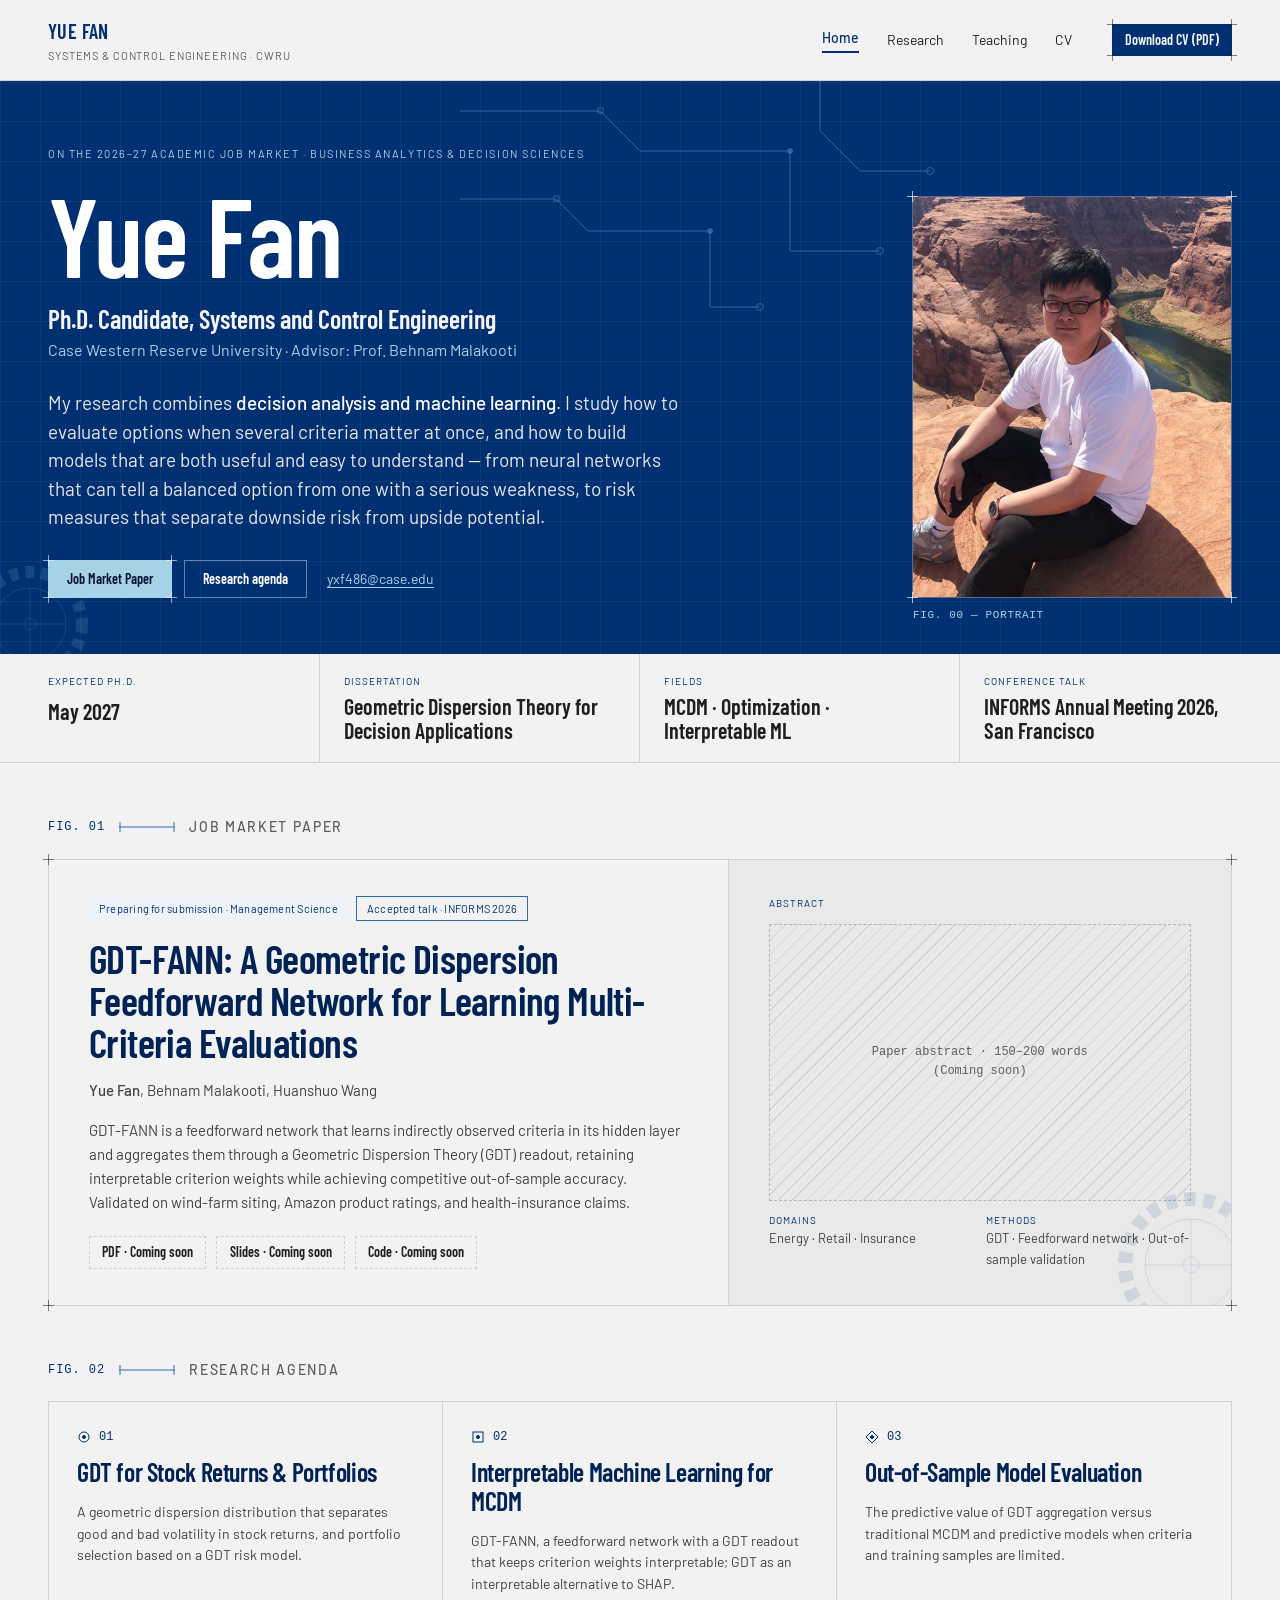
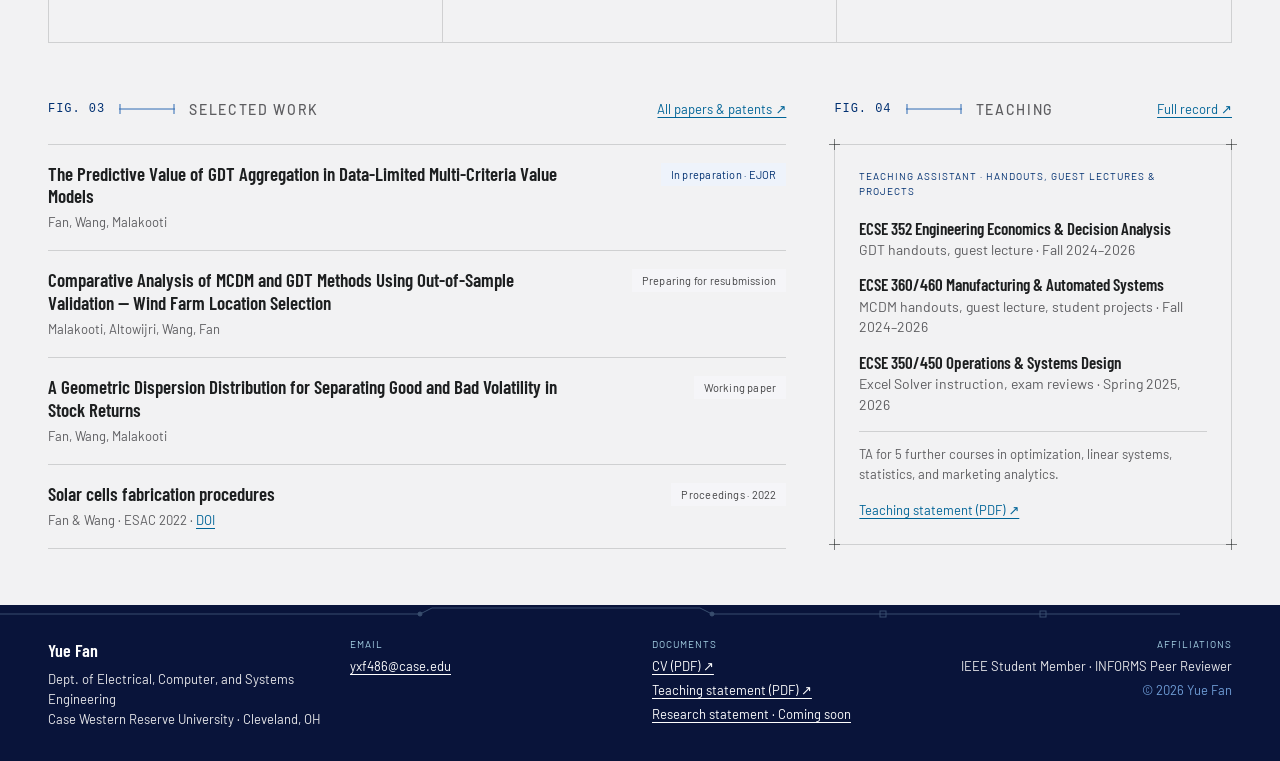
==== commit 4cbf36dd: "Homepage intro: lead with research questions, not GDT Co-Authored-By: Claude Opus 5.5 <noreply@anthr" ====
--- a/index.html
+++ b/index.html
@@ -379,7 +379,7 @@
   </script>
 
   <script type="__bundler/template">
-"<!DOCTYPE html>\n<html><head>\n<meta charset=\"utf-8\">\n<meta name=\"viewport\" content=\"width=device-width, initial-scale=1\">\n<script src=\"8e4fa746-bc37-4291-9273-9fb681e285dd\"><\u002Fscript>\n<\u002Fhead>\n<body>\n<x-dc>\n<helmet><style>/* Industry — design-system tokens and component classes. This file is the source of truth for the system's look; retune it here and see readme.md. */\n/* vietnamese */\n@font-face {\n  font-family: 'Barlow';\n  font-style: normal;\n  font-weight: 400;\n  font-display: swap;\n  src: url(\"93197038-9ea9-412e-8e84-9f20b31b510d\") format('woff2');\n  unicode-range: U+0102-0103, U+0110-0111, U+0128-0129, U+0168-0169, U+01A0-01A1, U+01AF-01B0, U+0300-0301, U+0303-0304, U+0308-0309, U+0323, U+0329, U+1EA0-1EF9, U+20AB;\n}\n/* latin-ext */\n@font-face {\n  font-family: 'Barlow';\n  font-style: normal;\n  font-weight: 400;\n  font-display: swap;\n  src: url(\"5e184943-c42b-4e12-bcff-0031902cc429\") format('woff2');\n  unicode-range: U+0100-02BA, U+02BD-02C5, U+02C7-02CC, U+02CE-02D7, U+02DD-02FF, U+0304, U+0308, U+0329, U+1D00-1DBF, U+1E00-1E9F, U+1EF2-1EFF, U+2020, U+20A0-20AB, U+20AD-20C0, U+2113, U+2C60-2C7F, U+A720-A7FF;\n}\n/* latin */\n@font-face {\n  font-family: 'Barlow';\n  font-style: normal;\n  font-weight: 400;\n  font-display: swap;\n  src: url(\"db66a059-8dbc-4d23-9bd6-4be6ddbd049e\") format('woff2');\n  unicode-range: U+0000-00FF, U+0131, U+0152-0153, U+02BB-02BC, U+02C6, U+02DA, U+02DC, U+0304, U+0308, U+0329, U+2000-206F, U+20AC, U+2122, U+2191, U+2193, U+2212, U+2215, U+FEFF, U+FFFD;\n}\n/* vietnamese */\n@font-face {\n  font-family: 'Barlow';\n  font-style: normal;\n  font-weight: 500;\n  font-display: swap;\n  src: url(\"3c079dc9-2362-43a4-8c16-8e800b41564b\") format('woff2');\n  unicode-range: U+0102-0103, U+0110-0111, U+0128-0129, U+0168-0169, U+01A0-01A1, U+01AF-01B0, U+0300-0301, U+0303-0304, U+0308-0309, U+0323, U+0329, U+1EA0-1EF9, U+20AB;\n}\n/* latin-ext */\n@font-face {\n  font-family: 'Barlow';\n  font-style: normal;\n  font-weight: 500;\n  font-display: swap;\n  src: url(\"fd306685-a537-45ba-be40-f736df9ce0a1\") format('woff2');\n  unicode-range: U+0100-02BA, U+02BD-02C5, U+02C7-02CC, U+02CE-02D7, U+02DD-02FF, U+0304, U+0308, U+0329, U+1D00-1DBF, U+1E00-1E9F, U+1EF2-1EFF, U+2020, U+20A0-20AB, U+20AD-20C0, U+2113, U+2C60-2C7F, U+A720-A7FF;\n}\n/* latin */\n@font-face {\n  font-family: 'Barlow';\n  font-style: normal;\n  font-weight: 500;\n  font-display: swap;\n  src: url(\"8183de8d-d46e-4e46-9747-0f3aa4dea023\") format('woff2');\n  unicode-range: U+0000-00FF, U+0131, U+0152-0153, U+02BB-02BC, U+02C6, U+02DA, U+02DC, U+0304, U+0308, U+0329, U+2000-206F, U+20AC, U+2122, U+2191, U+2193, U+2212, U+2215, U+FEFF, U+FFFD;\n}\n/* vietnamese */\n@font-face {\n  font-family: 'Barlow';\n  font-style: normal;\n  font-weight: 700;\n  font-display: swap;\n  src: url(\"ef4231e6-9a61-4f0f-859f-3007326f500b\") format('woff2');\n  unicode-range: U+0102-0103, U+0110-0111, U+0128-0129, U+0168-0169, U+01A0-01A1, U+01AF-01B0, U+0300-0301, U+0303-0304, U+0308-0309, U+0323, U+0329, U+1EA0-1EF9, U+20AB;\n}\n/* latin-ext */\n@font-face {\n  font-family: 'Barlow';\n  font-style: normal;\n  font-weight: 700;\n  font-display: swap;\n  src: url(\"5abb45aa-be6f-4a5e-bdae-d25d2df1e05d\") format('woff2');\n  unicode-range: U+0100-02BA, U+02BD-02C5, U+02C7-02CC, U+02CE-02D7, U+02DD-02FF, U+0304, U+0308, U+0329, U+1D00-1DBF, U+1E00-1E9F, U+1EF2-1EFF, U+2020, U+20A0-20AB, U+20AD-20C0, U+2113, U+2C60-2C7F, U+A720-A7FF;\n}\n/* latin */\n@font-face {\n  font-family: 'Barlow';\n  font-style: normal;\n  font-weight: 700;\n  font-display: swap;\n  src: url(\"d76838b7-3857-437e-88ad-70b7b99eefc2\") format('woff2');\n  unicode-range: U+0000-00FF, U+0131, U+0152-0153, U+02BB-02BC, U+02C6, U+02DA, U+02DC, U+0304, U+0308, U+0329, U+2000-206F, U+20AC, U+2122, U+2191, U+2193, U+2212, U+2215, U+FEFF, U+FFFD;\n}\n/* vietnamese */\n@font-face {\n  font-family: 'Barlow Condensed';\n  font-style: normal;\n  font-weight: 400;\n  font-display: swap;\n  src: url(\"05fb777b-6c50-443a-acd6-9fe676aacc6f\") format('woff2');\n  unicode-range: U+0102-0103, U+0110-0111, U+0128-0129, U+0168-0169, U+01A0-01A1, U+01AF-01B0, U+0300-0301, U+0303-0304, U+0308-0309, U+0323, U+0329, U+1EA0-1EF9, U+20AB;\n}\n/* latin-ext */\n@font-face {\n  font-family: 'Barlow Condensed';\n  font-style: normal;\n  font-weight: 400;\n  font-display: swap;\n  src: url(\"5efc8cb1-412d-4b64-ad1c-320795ecdbd3\") format('woff2');\n  unicode-range: U+0100-02BA, U+02BD-02C5, U+02C7-02CC, U+02CE-02D7, U+02DD-02FF, U+0304, U+0308, U+0329, U+1D00-1DBF, U+1E00-1E9F, U+1EF2-1EFF, U+2020, U+20A0-20AB, U+20AD-20C0, U+2113, U+2C60-2C7F, U+A720-A7FF;\n}\n/* latin */\n@font-face {\n  font-family: 'Barlow Condensed';\n  font-style: normal;\n  font-weight: 400;\n  font-display: swap;\n  src: url(\"92471b84-ab03-4cec-a0fa-c81a17361826\") format('woff2');\n  unicode-range: U+0000-00FF, U+0131, U+0152-0153, U+02BB-02BC, U+02C6, U+02DA, U+02DC, U+0304, U+0308, U+0329, U+2000-206F, U+20AC, U+2122, U+2191, U+2193, U+2212, U+2215, U+FEFF, U+FFFD;\n}\n/* vietnamese */\n@font-face {\n  font-family: 'Barlow Condensed';\n  font-style: normal;\n  font-weight: 600;\n  font-display: swap;\n  src: url(\"c9428324-d1cc-440d-ad31-35342e4e9534\") format('woff2');\n  unicode-range: U+0102-0103, U+0110-0111, U+0128-0129, U+0168-0169, U+01A0-01A1, U+01AF-01B0, U+0300-0301, U+0303-0304, U+0308-0309, U+0323, U+0329, U+1EA0-1EF9, U+20AB;\n}\n/* latin-ext */\n@font-face {\n  font-family: 'Barlow Condensed';\n  font-style: normal;\n  font-weight: 600;\n  font-display: swap;\n  src: url(\"59698545-6907-4d6a-97d5-5bd5c1d0e11c\") format('woff2');\n  unicode-range: U+0100-02BA, U+02BD-02C5, U+02C7-02CC, U+02CE-02D7, U+02DD-02FF, U+0304, U+0308, U+0329, U+1D00-1DBF, U+1E00-1E9F, U+1EF2-1EFF, U+2020, U+20A0-20AB, U+20AD-20C0, U+2113, U+2C60-2C7F, U+A720-A7FF;\n}\n/* latin */\n@font-face {\n  font-family: 'Barlow Condensed';\n  font-style: normal;\n  font-weight: 600;\n  font-display: swap;\n  src: url(\"b5a77981-039d-4711-8355-a1765f830223\") format('woff2');\n  unicode-range: U+0000-00FF, U+0131, U+0152-0153, U+02BB-02BC, U+02C6, U+02DA, U+02DC, U+0304, U+0308, U+0329, U+2000-206F, U+20AC, U+2122, U+2191, U+2193, U+2212, U+2215, U+FEFF, U+FFFD;\n}\n\n\n:root {\n  --color-bg: #f2f2f3;\n  --color-surface: #e9e9ea;\n  --color-text: #1d1f20;\n  --color-accent: #5980a6;\n  --color-accent-2: #728fab;\n  --color-divider: color-mix(in srgb, #1d1f20 16%, transparent);\n\n  /* Tonal ramps — generated in OKLCH on one shared lightness scale, so the\n     same step of any role matches the others in visual value. */\n  --color-neutral-100: #f5f5f8;\n  --color-neutral-200: #e7e7ea;\n  --color-neutral-300: #d4d4d7;\n  --color-neutral-400: #b7b7ba;\n  --color-neutral-500: #98989b;\n  --color-neutral-600: #7a7a7d;\n  --color-neutral-700: #5d5d60;\n  --color-neutral-800: #424244;\n  --color-neutral-900: #2b2b2d;\n\n  --color-accent-100: #eef6ff;\n  --color-accent-200: #d6ebff;\n  --color-accent-300: #b5d9fd;\n  --color-accent-400: #94bce3;\n  --color-accent-500: #749dc4;\n  --color-accent-600: #597ea3;\n  --color-accent-700: #416180;\n  --color-accent-800: #2c455d;\n  --color-accent-900: #1d2d3d;\n\n  --color-accent-2-100: #eef6ff;\n  --color-accent-2-200: #d6ebff;\n  --color-accent-2-300: #bdd8f2;\n  --color-accent-2-400: #9ebbd8;\n  --color-accent-2-500: #7e9cb8;\n  --color-accent-2-600: #627d98;\n  --color-accent-2-700: #486077;\n  --color-accent-2-800: #314457;\n  --color-accent-2-900: #1f2d3a;\n\n  --font-heading: \"Barlow Condensed\", system-ui, sans-serif;\n  --font-heading-weight: 600;\n  --font-body: \"Barlow\", system-ui, sans-serif;\n\n  --space-1: 3.4px;\n  --space-2: 6.8px;\n  --space-3: 10.2px;\n  --space-4: 13.6px;\n  --space-6: 20.4px;\n  --space-8: 27.2px;\n\n  --radius-sm: 2px;\n  --radius-md: 4px;\n  --radius-lg: 7px;\n\n  /* Elevation — derived from the ground: soft ink-tinted shadows on a\n     light theme, a hairline edge + ambient darkness on a dark one. */\n  --shadow-sm: 0 1px 2px color-mix(in srgb, #2b2b2d 14%, transparent);\n  --shadow-md: 0 3px 10px color-mix(in srgb, #2b2b2d 16%, transparent);\n  --shadow-lg: 0 12px 32px color-mix(in srgb, #2b2b2d 22%, transparent);\n}\n\nbody {\n  background: var(--color-bg);\n  color: var(--color-text);\n  font-family: var(--font-body);\n}\nh1, h2, h3, h4 { font-family: var(--font-heading); font-weight: var(--font-heading-weight); }\n\n.blueprint {\n  position: relative;\n  border: 1px solid var(--color-divider);\n  border-radius: 0;\n}\n/* The overlay image treatments (halftone, duotone) clip their overlay\n   (overflow:hidden); a blueprint wrapper draws its registration marks\n   outside the box, so when both classes share a wrapper the frame must\n   win. */\n.blueprint.halftone, .blueprint.plate, .blueprint.duotone { overflow: visible; }\n.blueprint > .corner {\n  position: absolute; width: 11px; height: 11px;\n  color: color-mix(in srgb, var(--color-text) 55%, transparent);\n}\n.blueprint > .corner::before, .blueprint > .corner::after {\n  content: \"\"; position: absolute; background: currentColor;\n}\n.blueprint > .corner::before { left: 5px; top: 0; width: 1px; height: 100%; }\n.blueprint > .corner::after  { top: 5px; left: 0; width: 100%; height: 1px; }\n.blueprint > .corner.tl { top: -6px; left: -6px; }\n.blueprint > .corner.tr { top: -6px; right: -6px; }\n.blueprint > .corner.bl { bottom: -6px; left: -6px; }\n.blueprint > .corner.br { bottom: -6px; right: -6px; }\n\n.duotone{position:relative;overflow:hidden}\n.duotone::after{content:\"\";position:absolute;inset:0;pointer-events:none;\n  background:var(--color-accent);mix-blend-mode:color}\n\n/* ══════════════════════════════════════════════════════════════════════════\n   Components — built with the tokens above. Plain CSS\n   on plain HTML: no JavaScript, no build step. Each class is documented in\n   readme.md and demonstrated in foundations/ and components/.\n   ══════════════════════════════════════════════════════════════════════ */\n\n*, *::before, *::after { box-sizing: border-box; }\nbody { margin: 0; font-size: 15px; line-height: 1.55; font-weight: 400; }\nh1, h2, h3, h4, h5, h6 {\n  font-family: var(--font-heading); font-weight: var(--font-heading-weight);\n  line-height: 1.12; letter-spacing: -0.015em; margin: 0 0 var(--space-2);\n}\nh1 { font-size: 42px; }\nh2 { font-size: 32px; }\nh3 { font-size: 25px; }\nh4 { font-size: 20px; }\nh5 { font-size: 16px; }\nh6 { font-size: 13px; }\nh6 { letter-spacing: 0.08em; text-transform: uppercase; }\np { margin: 0 0 var(--space-3); }\na { color: var(--color-accent); text-underline-offset: 3px; }\nimg { display: block; max-width: 100%; }\nfigure { margin: 0; }\nfigcaption {\n  font-size: 11px; margin-top: var(--space-1);\n  color: color-mix(in srgb, var(--color-text) 55%, transparent);\n}\n.text-muted { color: color-mix(in srgb, var(--color-text) 55%, transparent); }\n:focus { outline: none; }\n:focus-visible { outline: 2px solid var(--color-accent); outline-offset: 2px; }\n::selection { background: color-mix(in srgb, var(--color-accent) 30%, transparent); }\n\n/* — rules — */\n.hr {\n  height: 1px; border: 0; margin: var(--space-4) 0;\n  background: var(--color-divider);\n}\n\n/* — buttons — */\n.btn {\n  display: inline-flex; align-items: center; justify-content: center; gap: 6px;\n  cursor: pointer; text-decoration: none;\n  font-family: var(--font-heading); font-weight: var(--font-heading-weight);\n  font-size: 14px; line-height: 1.2; color: var(--color-text); /* matches the .input's 14px —\n     the pair sits side by side in sign-up rows */\n  background: transparent; border: 1px solid transparent;\n  padding: var(--space-2) calc(var(--space-3) * 1.2);\n  border-radius: var(--radius-md);\n}\n.btn svg { display: block; }\n.btn:disabled { opacity: 0.45; cursor: not-allowed; }\n.btn-primary { background: var(--color-accent); color: var(--color-bg); }\n.btn-primary:hover { background: var(--color-accent-600); }\n.btn-primary:active { background: var(--color-accent-700); }\n.btn-secondary { border-color: var(--color-divider); }\n.btn-secondary:hover { background: color-mix(in srgb, var(--color-text) 7%, transparent); }\n.btn-secondary:active { background: color-mix(in srgb, var(--color-text) 14%, transparent); }\n.btn-ghost { color: var(--color-accent); padding-inline: var(--space-1); }\n.btn-ghost:hover { background: color-mix(in srgb, var(--color-accent) 10%, transparent); }\n.btn-ghost:active { background: color-mix(in srgb, var(--color-accent) 18%, transparent); }\n.btn-icon { width: 36px; height: 36px; padding: 0; }\n.btn-block { width: 100%; margin-top: var(--space-2); }\n\n/* — forms — */\n.field > label {\n  display: block; font-size: 12px; margin-bottom: 5px;\n  color: color-mix(in srgb, var(--color-text) 70%, transparent);\n}\n.input {\n  width: 100%; min-height: 36px; padding: 6px 10px; font: inherit;\n  font-size: 14px; color: var(--color-text); caret-color: var(--color-accent);\n  background: var(--color-surface);\n  border: 1px solid var(--color-divider); border-radius: var(--radius-md);\n}\n.input:hover { border-color: color-mix(in srgb, var(--color-text) 45%, transparent); }\n.input:focus-visible { border-color: var(--color-accent); outline-offset: 0; }\ntextarea.input { min-height: 90px; resize: vertical; }\n.radio { display: inline-flex; align-items: center; gap: 8px; cursor: pointer; font-size: 14px; }\n.radio input, .seg-opt input {\n  position: absolute; opacity: 0; width: 0; height: 0; pointer-events: none;\n}\n.radio .dot {\n  width: 16px; height: 16px; flex: none; border-radius: 50%;\n  border: 1.5px solid var(--color-divider);\n}\n.radio:hover .dot { border-color: var(--color-accent); }\n.radio input:checked + .dot {\n  border-color: var(--color-accent); background: var(--color-accent);\n  box-shadow: inset 0 0 0 4px var(--color-bg);\n}\n.radio input:focus-visible + .dot { outline: 2px solid var(--color-accent); outline-offset: 2px; }\n.seg {\n  display: inline-flex; overflow: hidden;\n  border: 1px solid var(--color-divider); border-radius: var(--radius-md);\n}\n.seg-opt {\n  display: inline-flex; align-items: center; gap: 6px;\n  padding: 7px 12px; font-size: 13px; cursor: pointer;\n}\n.seg-opt + .seg-opt { border-left: 1px solid var(--color-divider); }\n.seg-opt:has(input:checked) { background: var(--color-accent); color: var(--color-bg); }\n.seg-opt:not(:has(input:checked)):hover { background: color-mix(in srgb, var(--color-text) 7%, transparent); }\n.seg-opt:has(input:focus-visible) { outline: 2px solid var(--color-accent); outline-offset: -2px; }\n\n/* — cards — */\n.card {\n  display: flex; flex-direction: column; gap: var(--space-2);\n  padding: var(--space-3); border-radius: var(--radius-md); background: var(--color-surface);\n}\n.card-kicker { font-size: 10px; letter-spacing: 0.1em; text-transform: uppercase; color: var(--color-accent); }\n.card-title {\n  font-family: var(--font-heading); font-weight: var(--font-heading-weight);\n  font-size: 17px; line-height: 1.2;\n}\n.card-body { margin: 0; font-size: 13px; opacity: 0.8; flex: 1; }\n.card-meta {\n  display: flex; align-items: center; gap: 6px; font-size: 11px;\n  color: color-mix(in srgb, var(--color-text) 50%, transparent);\n}\n.elev-sm { box-shadow: var(--shadow-sm); }\n.elev-md { box-shadow: var(--shadow-md); }\n.elev-lg { box-shadow: var(--shadow-lg); }\n\n/* — tags — */\n.tag {\n  display: inline-flex; align-items: center; font-size: 11px;\n  letter-spacing: 0.02em; padding: 3px 10px;\n  border-radius: calc(var(--radius-md) * 0.75);\n}\n.tag-accent { background: var(--color-accent-100); color: var(--color-accent-800); }\n.tag-accent-2 { background: var(--color-accent-2-100); color: var(--color-accent-2-800); }\n.tag-neutral { background: var(--color-neutral-100); color: var(--color-neutral-800); }\n.tag-outline { border: 1px solid var(--color-accent); color: var(--color-accent); }\n\n/* — navigation — */\n.nav {\n  display: flex; align-items: center; gap: var(--space-4);\n  padding: var(--space-3) var(--space-4);\n  border-bottom: none;\n}\n.nav-brand {\n  font-family: var(--font-heading); font-weight: var(--font-heading-weight);\n  font-size: 18px; margin-right: auto;\n}\n.nav a { color: inherit; text-decoration: none; font-size: 14px; }\n.nav a:hover, .nav a[aria-current='page'] { color: var(--color-accent); }\n\n/* — tables — */\n.table { width: 100%; border-collapse: collapse; font-size: 14px; }\n.table th {\n  text-align: left; font-size: 11px; letter-spacing: 0.08em; text-transform: uppercase;\n  color: color-mix(in srgb, var(--color-text) 60%, transparent);\n  padding: var(--space-2); border-bottom: 1px solid var(--color-divider);\n}\n.table td {\n  padding: var(--space-2);\n  border-bottom: 1px solid color-mix(in srgb, var(--color-text) 8%, transparent);\n}\n.table tbody tr:hover { background: color-mix(in srgb, var(--color-text) 4%, transparent); }\n\n/* — dialog — */\n.dialog-backdrop {\n  position: fixed; inset: 0; display: grid; place-items: center;\n  padding: var(--space-4);\n  background: color-mix(in srgb, var(--color-neutral-900) 50%, transparent);\n}\n.dialog {\n  width: min(440px, 100%); display: flex; flex-direction: column; gap: var(--space-3);\n  padding: var(--space-4); border-radius: var(--radius-lg);\n  background: var(--color-surface); box-shadow: var(--shadow-lg);\n}\n.dialog-title {\n  font-family: var(--font-heading); font-weight: var(--font-heading-weight);\n  font-size: 20px;\n}\n.dialog-body { font-size: 14px; opacity: 0.85; }\n.dialog-actions { display: flex; justify-content: flex-end; gap: var(--space-2); margin-top: var(--space-2); }\n\n/* — blueprint frame: components are wireframe objects (see .blueprint\n     and .corner above) — square, transparent, hairline-bordered — */\n.card, .btn, .input, .tag, .seg, .dialog { border-radius: 0; }\n.card, .dialog { background: transparent; border: 1px solid var(--color-divider); }\n.btn { border: 1px solid var(--color-divider); }\n.btn-primary { border-color: var(--color-accent); }\n.btn-ghost { border-color: transparent; }\n\n<\u002Fstyle><style>/* Industry tokens re-tuned to the CWRU brand palette (case.edu/brand):\n   CWRU Blue #003071 (primary), Dark Blue #09143A, True Blue #007AB8, Light Blue #A6D2E6.\n   Scoped so it can sit beside the stock theme on one canvas. */\n.theme-cwru {\n  --color-accent: #003071;\n  --color-accent-2: #007ab8;\n  --color-accent-100: #eef3fb;\n  --color-accent-200: #d9e5f6;\n  --color-accent-300: #a6d2e6;\n  --color-accent-400: #6f9dd6;\n  --color-accent-500: #2f6bb3;\n  --color-accent-600: #1a4f95;\n  --color-accent-700: #003071;\n  --color-accent-800: #002356;\n  --color-accent-900: #09143a;\n  --color-accent-2-100: #eaf5fb;\n  --color-accent-2-200: #cfe8f4;\n  --color-accent-2-300: #a6d2e6;\n  --color-accent-2-400: #5fa9d0;\n  --color-accent-2-500: #007ab8;\n  --color-accent-2-600: #006497;\n  --color-accent-2-700: #004d75;\n  --color-accent-2-800: #003654;\n  --color-accent-2-900: #09143a;\n}\n.theme-cwru .tag-accent { background: var(--color-accent-100); color: var(--color-accent-700); }\n.theme-cwru .tag-outline { border-color: var(--color-accent-500); color: var(--color-accent-700); }\n<\u002Fstyle><style>body{margin:0;background:var(--color-bg);font-family:var(--font-body)}a{color:var(--color-accent-700)}a:hover{color:var(--color-accent-900)}<\u002Fstyle><title>Yue Fan | Ph.D. Candidate, Systems and Control Engineering, CWRU<\u002Ftitle><meta name=\"description\" content=\"Yue Fan, Ph.D. Candidate in Systems and Control Engineering at Case Western Reserve University. Interpretable decision models: Geometric Dispersion Theory, MCDM, neural-network–GDT methods.\"><\u002Fhelmet>\n<a id=\"top\"><\u002Fa>\n<div class=\"theme-cwru\" style=\"min-height:100vh;display:flex;flex-direction:column;color:var(--color-text)\" data-screen-label=\"Home\">\n  <nav style=\"display:flex;align-items:center;gap:28px;padding:16px 48px;border-bottom:1px solid var(--color-divider);position:relative\">\n    <div style=\"display:flex;flex-direction:column;margin-right:auto\"><span style=\"font-family:var(--font-heading);font-weight:600;font-size:20px;letter-spacing:.02em;color:var(--color-accent-700)\">YUE FAN<\u002Fspan><span style=\"font-size:11px;letter-spacing:.08em;text-transform:uppercase;color:var(--color-neutral-700)\">Systems &amp; Control Engineering · CWRU<\u002Fspan><\u002Fdiv>\n    <a href=\"#top\" aria-current=\"page\" style=\"font-size:14px;text-decoration:none;color:var(--color-accent-700);font-weight:500;border-bottom:2px solid var(--color-accent-700);padding-bottom:2px\">Home<\u002Fa>\n    <a href=\"research.html\" style=\"font-size:14px;text-decoration:none;color:var(--color-text)\">Research<\u002Fa>\n    <a href=\"teaching.html\" style=\"font-size:14px;text-decoration:none;color:var(--color-text)\">Teaching<\u002Fa>\n    <a href=\"#top\" style=\"font-size:14px;text-decoration:none;color:var(--color-text)\">CV<\u002Fa>\n    <a href=\"assets/Yue_Fan_Academic_CV.pdf\" target=\"_blank\" rel=\"noopener\" class=\"btn btn-primary blueprint\" style=\"margin-left:12px;text-decoration:none\"><i class=\"corner tl\"><\u002Fi><i class=\"corner tr\"><\u002Fi><i class=\"corner bl\"><\u002Fi><i class=\"corner br\"><\u002Fi>Download CV (PDF)<\u002Fa>\n  <\u002Fnav>\n\n  <header style=\"position:relative;overflow:hidden;background-color:var(--color-accent-700);background-image:linear-gradient(rgba(166,210,230,.07) 1px,transparent 1px),linear-gradient(90deg,rgba(166,210,230,.07) 1px,transparent 1px);background-size:40px 40px;color:var(--color-neutral-100);padding:64px 48px 56px;display:grid;grid-template-columns:minmax(0,1fr) 320px;gap:64px;align-items:end\">\n    <svg aria-hidden=\"true\" width=\"520\" height=\"260\" sc-camel-view-box=\"0 0 520 260\" fill=\"none\" stroke=\"currentColor\" stroke-width=\"1\" style=\"position:absolute;right:300px;top:-10px;color:var(--color-accent-300);opacity:.32;pointer-events:none\"><path d=\"M0 40 H140 L180 80 H330 V180 H420\"><\u002Fpath><path d=\"M0 128 H96 L128 160 H250 V236 H300\"><\u002Fpath><path d=\"M360 0 V60 L400 100 H470\"><\u002Fpath><circle cx=\"420\" cy=\"180\" r=\"3.5\"><\u002Fcircle><circle cx=\"300\" cy=\"236\" r=\"3.5\"><\u002Fcircle><circle cx=\"470\" cy=\"100\" r=\"3.5\"><\u002Fcircle><rect x=\"138\" y=\"37\" width=\"5\" height=\"5\"><\u002Frect><rect x=\"94\" y=\"125\" width=\"5\" height=\"5\"><\u002Frect><circle cx=\"330\" cy=\"80\" r=\"2.5\" fill=\"currentColor\"><\u002Fcircle><circle cx=\"250\" cy=\"160\" r=\"2.5\" fill=\"currentColor\"><\u002Fcircle><circle cx=\"360\" cy=\"0\" r=\"2.5\" fill=\"currentColor\"><\u002Fcircle><\u002Fsvg>\n    <svg aria-hidden=\"true\" width=\"140\" height=\"140\" sc-camel-view-box=\"0 0 140 140\" fill=\"none\" stroke=\"currentColor\" style=\"position:absolute;left:-40px;bottom:-40px;color:var(--color-accent-300);opacity:.14;pointer-events:none\"><circle cx=\"70\" cy=\"70\" r=\"52\" stroke-width=\"12\" stroke-dasharray=\"9 7\"><\u002Fcircle><circle cx=\"70\" cy=\"70\" r=\"36\" stroke-width=\"1\"><\u002Fcircle><circle cx=\"70\" cy=\"70\" r=\"6\" stroke-width=\"1\"><\u002Fcircle><path d=\"M70 34 V106 M34 70 H106\" stroke-width=\"1\"><\u002Fpath><\u002Fsvg>\n    <div style=\"display:flex;flex-direction:column;gap:18px;position:relative\">\n      <span style=\"font-size:11px;letter-spacing:.14em;text-transform:uppercase;color:var(--color-accent-300)\">On the 2026–27 academic job market<\u002Fspan>\n      <h1 style=\"font-size:112px;line-height:.95;letter-spacing:-.02em;margin:0;color:#fff\">Yue Fan<\u002Fh1>\n      <div style=\"display:flex;flex-direction:column;gap:4px\"><span style=\"font-family:var(--font-heading);font-weight:600;font-size:26px;line-height:1.15\">Ph.D. Candidate, Systems and Control Engineering<\u002Fspan><span style=\"font-size:16px;color:var(--color-accent-300)\">Case Western Reserve University · Advisor: Prof. Behnam Malakooti<\u002Fspan><\u002Fdiv>\n      <p style=\"font-size:19px;line-height:1.5;max-width:640px;margin:8px 0 0;color:var(--color-neutral-200);text-wrap:pretty\">I apply <strong style=\"color:#fff;font-weight:500\">Geometric Dispersion Theory (GDT)<\u002Fstrong> — a decision framework developed by my advisor, Prof. Behnam Malakooti — to multi-criteria decision making, and develop neural-network versions of GDT that keep criterion weights interpretable. I test these models out of sample in energy, finance, and quality assessment.<\u002Fp>\n      <div style=\"display:flex;gap:12px;margin-top:10px\">\n        <a href=\"research.html#jmp\" class=\"btn blueprint\" style=\"background:var(--color-accent-300);color:var(--color-accent-900);border-color:var(--color-accent-300);text-decoration:none;padding:10px 18px\"><i class=\"corner tl\" style=\"color:rgba(245,245,248,.6)\"><\u002Fi><i class=\"corner tr\" style=\"color:rgba(245,245,248,.6)\"><\u002Fi><i class=\"corner bl\" style=\"color:rgba(245,245,248,.6)\"><\u002Fi><i class=\"corner br\" style=\"color:rgba(245,245,248,.6)\"><\u002Fi>Job Market Paper<\u002Fa>\n        <a href=\"#research\" class=\"btn\" style=\"color:#fff;border-color:rgba(255,255,255,.4);text-decoration:none;padding:10px 18px\">Research agenda<\u002Fa>\n        <a href=\"mailto:yxf486@case.edu\" style=\"align-self:center;margin-left:8px;font-size:14px;color:var(--color-accent-300)\">yxf486@case.edu<\u002Fa>\n      <\u002Fdiv>\n    <\u002Fdiv>\n    <figure class=\"blueprint\" style=\"margin:0;border-color:rgba(245,245,248,.35);background:var(--color-accent-800)\">\n      <i class=\"corner tl\" style=\"color:rgba(245,245,248,.7)\"><\u002Fi><i class=\"corner tr\" style=\"color:rgba(245,245,248,.7)\"><\u002Fi><i class=\"corner bl\" style=\"color:rgba(245,245,248,.7)\"><\u002Fi><i class=\"corner br\" style=\"color:rgba(245,245,248,.7)\"><\u002Fi>\n      <img src=\"assets/yue-fan-portrait.jpg\" alt=\"Portrait of Yue Fan\" width=\"320\" height=\"400\" style=\"display:block;width:100%;height:400px;object-fit:cover\">\n      <figcaption style=\"position:absolute;left:0;right:0;bottom:-24px;font:11px ui-monospace,Menlo,monospace;color:var(--color-accent-300);letter-spacing:.06em\">FIG. 00 — PORTRAIT<\u002Ffigcaption>\n    <\u002Ffigure>\n  <\u002Fheader>\n\n  <div style=\"display:grid;grid-template-columns:repeat(4,minmax(0,1fr));border-bottom:1px solid var(--color-divider)\">\n    <div style=\"padding:20px 48px 20px 48px;border-right:1px solid var(--color-divider);display:flex;flex-direction:column;gap:4px\"><span style=\"font-size:10px;letter-spacing:.1em;text-transform:uppercase;color:var(--color-accent-700)\">Expected Ph.D.<\u002Fspan><span style=\"font-family:var(--font-heading);font-weight:600;font-size:22px\">May 2027<\u002Fspan><\u002Fdiv>\n    <div style=\"padding:20px 24px;border-right:1px solid var(--color-divider);display:flex;flex-direction:column;gap:4px\"><span style=\"font-size:10px;letter-spacing:.1em;text-transform:uppercase;color:var(--color-accent-700)\">Dissertation<\u002Fspan><span style=\"font-family:var(--font-heading);font-weight:600;font-size:22px;line-height:1.1\">Geometric Dispersion Theory for Decision Applications<\u002Fspan><\u002Fdiv>\n    <div style=\"padding:20px 24px;border-right:1px solid var(--color-divider);display:flex;flex-direction:column;gap:4px\"><span style=\"font-size:10px;letter-spacing:.1em;text-transform:uppercase;color:var(--color-accent-700)\">Fields<\u002Fspan><span style=\"font-family:var(--font-heading);font-weight:600;font-size:22px;line-height:1.1\">MCDM · Optimization · Interpretable ML<\u002Fspan><\u002Fdiv>\n    <div style=\"padding:20px 48px 20px 24px;display:flex;flex-direction:column;gap:4px\"><span style=\"font-size:10px;letter-spacing:.1em;text-transform:uppercase;color:var(--color-accent-700)\">Conference talk<\u002Fspan><span style=\"font-family:var(--font-heading);font-weight:600;font-size:22px;line-height:1.1\">INFORMS Annual Meeting 2026, San Francisco<\u002Fspan><\u002Fdiv>\n  <\u002Fdiv>\n\n  <section style=\"padding:56px 48px;display:flex;flex-direction:column;gap:24px\">\n    <div style=\"display:flex;align-items:center;gap:14px\"><span style=\"font:12px ui-monospace,Menlo,monospace;color:var(--color-accent-700);letter-spacing:.08em\">FIG. 01<\u002Fspan><svg aria-hidden=\"true\" width=\"56\" height=\"10\" sc-camel-view-box=\"0 0 56 10\" stroke=\"currentColor\" stroke-width=\"1\" style=\"color:var(--color-accent-500)\"><path d=\"M0 5 H56 M1 0 V10 M55 0 V10\"><\u002Fpath><\u002Fsvg><h2 style=\"margin:0;font-size:14px;letter-spacing:.12em;text-transform:uppercase;font-family:var(--font-body);font-weight:500;color:var(--color-neutral-700)\">Job Market Paper<\u002Fh2><\u002Fdiv>\n    <article class=\"blueprint\" style=\"display:grid;grid-template-columns:minmax(0,1.15fr) minmax(0,.85fr)\">\n      <i class=\"corner tl\"><\u002Fi><i class=\"corner tr\"><\u002Fi><i class=\"corner bl\"><\u002Fi><i class=\"corner br\"><\u002Fi>\n      <div style=\"padding:36px 40px;display:flex;flex-direction:column;gap:16px;border-right:1px solid var(--color-divider)\">\n        <div style=\"display:flex;gap:8px;flex-wrap:wrap\"><span class=\"tag tag-accent\">Preparing for submission · Management Science<\u002Fspan><span class=\"tag tag-outline\">Accepted talk · INFORMS 2026<\u002Fspan><\u002Fdiv>\n        <h3 style=\"font-size:40px;line-height:1.05;margin:0;text-wrap:pretty;color:var(--color-accent-800)\">GDT-FANN: A Geometric Dispersion Feedforward Network for Learning Multi-Criteria Evaluations<\u002Fh3>\n        <p style=\"margin:0;font-size:15px;color:var(--color-neutral-800)\"><strong style=\"font-weight:500\">Yue Fan<\u002Fstrong>, Behnam Malakooti, Huanshuo Wang<\u002Fp>\n        <p style=\"margin:0;font-size:15px;line-height:1.6;color:var(--color-neutral-800);text-wrap:pretty\">GDT-FANN is a feedforward network that learns indirectly observed criteria in its hidden layer and aggregates them through a Geometric Dispersion Theory (GDT) readout, retaining interpretable criterion weights while achieving competitive out-of-sample accuracy. Validated on wind-farm siting, Amazon product ratings, and health-insurance claims.<\u002Fp>\n        <div style=\"display:flex;gap:10px;margin-top:6px\">\n          <a href=\"#top\" class=\"btn btn-secondary\" style=\"text-decoration:none;border-style:dashed\">PDF · Coming soon<\u002Fa>\n          <a href=\"#top\" class=\"btn btn-secondary\" style=\"text-decoration:none;border-style:dashed\">Slides · Coming soon<\u002Fa>\n          <a href=\"#top\" class=\"btn btn-secondary\" style=\"text-decoration:none;border-style:dashed\">Code · Coming soon<\u002Fa>\n        <\u002Fdiv>\n      <\u002Fdiv>\n      <div style=\"position:relative;overflow:hidden;padding:36px 40px;display:flex;flex-direction:column;gap:12px;background:var(--color-surface)\">\n        <svg aria-hidden=\"true\" width=\"180\" height=\"180\" sc-camel-view-box=\"0 0 180 180\" fill=\"none\" stroke=\"currentColor\" style=\"position:absolute;right:-50px;bottom:-50px;color:var(--color-accent-700);opacity:.1;pointer-events:none\"><circle cx=\"90\" cy=\"90\" r=\"66\" stroke-width=\"14\" stroke-dasharray=\"11 8\"><\u002Fcircle><circle cx=\"90\" cy=\"90\" r=\"46\" stroke-width=\"1\"><\u002Fcircle><circle cx=\"90\" cy=\"90\" r=\"8\" stroke-width=\"1\"><\u002Fcircle><path d=\"M90 44 V136 M44 90 H136\" stroke-width=\"1\"><\u002Fpath><\u002Fsvg>\n        <span style=\"font-size:10px;letter-spacing:.1em;text-transform:uppercase;color:var(--color-accent-700)\">Abstract<\u002Fspan>\n        <div style=\"flex:1;min-height:180px;display:grid;place-items:center;background:repeating-linear-gradient(135deg,var(--color-neutral-300) 0 1px,transparent 1px 10px);border:1px dashed var(--color-neutral-400)\"><span style=\"font:12px ui-monospace,Menlo,monospace;color:var(--color-neutral-700);text-align:center;line-height:1.6\">Paper abstract · 150–200 words<br>(Coming soon)<\u002Fspan><\u002Fdiv>\n        <div style=\"display:grid;grid-template-columns:1fr 1fr;gap:12px;font-size:13px;color:var(--color-neutral-800);position:relative\"><div><span style=\"display:block;font-size:10px;letter-spacing:.1em;text-transform:uppercase;color:var(--color-accent-700)\">Domains<\u002Fspan>Energy · Retail · Insurance<\u002Fdiv><div><span style=\"display:block;font-size:10px;letter-spacing:.1em;text-transform:uppercase;color:var(--color-accent-700)\">Methods<\u002Fspan>GDT · Feedforward network · Out-of-sample validation<\u002Fdiv><\u002Fdiv>\n      <\u002Fdiv>\n    <\u002Farticle>\n  <\u002Fsection>\n\n  <section id=\"research\" style=\"padding:0 48px 56px;display:flex;flex-direction:column;gap:24px\">\n    <div style=\"display:flex;align-items:center;gap:14px\"><span style=\"font:12px ui-monospace,Menlo,monospace;color:var(--color-accent-700);letter-spacing:.08em\">FIG. 02<\u002Fspan><svg aria-hidden=\"true\" width=\"56\" height=\"10\" sc-camel-view-box=\"0 0 56 10\" stroke=\"currentColor\" stroke-width=\"1\" style=\"color:var(--color-accent-500)\"><path d=\"M0 5 H56 M1 0 V10 M55 0 V10\"><\u002Fpath><\u002Fsvg><h2 style=\"margin:0;font-size:14px;letter-spacing:.12em;text-transform:uppercase;font-family:var(--font-body);font-weight:500;color:var(--color-neutral-700)\">Research agenda<\u002Fh2><\u002Fdiv>\n    <div style=\"display:grid;grid-template-columns:repeat(3,minmax(0,1fr));border:1px solid var(--color-divider)\">\n      <div style=\"padding:28px;border-right:1px solid var(--color-divider);display:flex;flex-direction:column;gap:14px;min-height:240px\"><span style=\"display:flex;align-items:center;gap:8px;font:12px ui-monospace,Menlo,monospace;color:var(--color-accent-700)\"><svg aria-hidden=\"true\" width=\"14\" height=\"14\" sc-camel-view-box=\"0 0 14 14\" fill=\"none\" stroke=\"currentColor\" stroke-width=\"1\"><circle cx=\"7\" cy=\"7\" r=\"5\"><\u002Fcircle><circle cx=\"7\" cy=\"7\" r=\"1.5\" fill=\"currentColor\"><\u002Fcircle><\u002Fsvg>01<\u002Fspan><h3 style=\"font-size:26px;margin:0;line-height:1.1;color:var(--color-accent-800)\">GDT for Stock Returns &amp; Portfolios<\u002Fh3><p style=\"margin:0;font-size:14px;line-height:1.55;color:var(--color-neutral-800)\">A geometric dispersion distribution that separates good and bad volatility in stock returns, and portfolio selection based on a GDT risk model.<\u002Fp><\u002Fdiv>\n      <div style=\"padding:28px;border-right:1px solid var(--color-divider);display:flex;flex-direction:column;gap:14px\"><span style=\"display:flex;align-items:center;gap:8px;font:12px ui-monospace,Menlo,monospace;color:var(--color-accent-700)\"><svg aria-hidden=\"true\" width=\"14\" height=\"14\" sc-camel-view-box=\"0 0 14 14\" fill=\"none\" stroke=\"currentColor\" stroke-width=\"1\"><rect x=\"2\" y=\"2\" width=\"10\" height=\"10\"><\u002Frect><circle cx=\"7\" cy=\"7\" r=\"1.5\" fill=\"currentColor\"><\u002Fcircle><\u002Fsvg>02<\u002Fspan><h3 style=\"font-size:26px;margin:0;line-height:1.1;color:var(--color-accent-800)\">Interpretable Machine Learning for MCDM<\u002Fh3><p style=\"margin:0;font-size:14px;line-height:1.55;color:var(--color-neutral-800)\">GDT-FANN, a feedforward network with a GDT readout that keeps criterion weights interpretable; GDT as an interpretable alternative to SHAP.<\u002Fp><\u002Fdiv>\n      <div style=\"padding:28px;display:flex;flex-direction:column;gap:14px\"><span style=\"display:flex;align-items:center;gap:8px;font:12px ui-monospace,Menlo,monospace;color:var(--color-accent-700)\"><svg aria-hidden=\"true\" width=\"14\" height=\"14\" sc-camel-view-box=\"0 0 14 14\" fill=\"none\" stroke=\"currentColor\" stroke-width=\"1\"><path d=\"M7 1 L13 7 L7 13 L1 7 Z\"><\u002Fpath><circle cx=\"7\" cy=\"7\" r=\"1.5\" fill=\"currentColor\"><\u002Fcircle><\u002Fsvg>03<\u002Fspan><h3 style=\"font-size:26px;margin:0;line-height:1.1;color:var(--color-accent-800)\">Out-of-Sample Model Evaluation<\u002Fh3><p style=\"margin:0;font-size:14px;line-height:1.55;color:var(--color-neutral-800)\">The predictive value of GDT aggregation versus traditional MCDM and predictive models when criteria and training samples are limited.<\u002Fp><\u002Fdiv>\n    <\u002Fdiv>\n  <\u002Fsection>\n\n  <section id=\"teaching\" style=\"padding:0 48px 56px;display:grid;grid-template-columns:minmax(0,1.3fr) minmax(0,.7fr);gap:48px\">\n    <div style=\"display:flex;flex-direction:column;gap:24px\">\n      <div style=\"display:flex;align-items:center;gap:14px\"><span style=\"font:12px ui-monospace,Menlo,monospace;color:var(--color-accent-700);letter-spacing:.08em\">FIG. 03<\u002Fspan><svg aria-hidden=\"true\" width=\"56\" height=\"10\" sc-camel-view-box=\"0 0 56 10\" stroke=\"currentColor\" stroke-width=\"1\" style=\"color:var(--color-accent-500)\"><path d=\"M0 5 H56 M1 0 V10 M55 0 V10\"><\u002Fpath><\u002Fsvg><h2 style=\"margin:0;font-size:14px;letter-spacing:.12em;text-transform:uppercase;font-family:var(--font-body);font-weight:500;color:var(--color-neutral-700)\">Selected work<\u002Fh2><a href=\"research.html\" style=\"margin-left:auto;font-size:13px;color:var(--color-accent-2-600)\">All papers &amp; patents ↗<\u002Fa><\u002Fdiv>\n      <div style=\"display:flex;flex-direction:column;border-top:1px solid var(--color-divider)\">\n        <div style=\"display:grid;grid-template-columns:minmax(0,1fr) 200px;gap:24px;padding:18px 0;border-bottom:1px solid var(--color-divider)\"><div style=\"display:flex;flex-direction:column;gap:4px\"><span style=\"font-family:var(--font-heading);font-weight:600;font-size:19px;line-height:1.2\">The Predictive Value of GDT Aggregation in Data-Limited Multi-Criteria Value Models<\u002Fspan><span style=\"font-size:13px;color:var(--color-neutral-700)\">Fan, Wang, Malakooti<\u002Fspan><\u002Fdiv><span class=\"tag tag-accent\" style=\"align-self:start;justify-self:end\">In preparation · EJOR<\u002Fspan><\u002Fdiv>\n        <div style=\"display:grid;grid-template-columns:minmax(0,1fr) 200px;gap:24px;padding:18px 0;border-bottom:1px solid var(--color-divider)\"><div style=\"display:flex;flex-direction:column;gap:4px\"><span style=\"font-family:var(--font-heading);font-weight:600;font-size:19px;line-height:1.2\">Comparative Analysis of MCDM and GDT Methods Using Out-of-Sample Validation — Wind Farm Location Selection<\u002Fspan><span style=\"font-size:13px;color:var(--color-neutral-700)\">Malakooti, Altowijri, Wang, Fan<\u002Fspan><\u002Fdiv><span class=\"tag tag-neutral\" style=\"align-self:start;justify-self:end\">Preparing for resubmission<\u002Fspan><\u002Fdiv>\n        <div style=\"display:grid;grid-template-columns:minmax(0,1fr) 200px;gap:24px;padding:18px 0;border-bottom:1px solid var(--color-divider)\"><div style=\"display:flex;flex-direction:column;gap:4px\"><span style=\"font-family:var(--font-heading);font-weight:600;font-size:19px;line-height:1.2\">A Geometric Dispersion Distribution for Separating Good and Bad Volatility in Stock Returns<\u002Fspan><span style=\"font-size:13px;color:var(--color-neutral-700)\">Fan, Wang, Malakooti<\u002Fspan><\u002Fdiv><span class=\"tag tag-neutral\" style=\"align-self:start;justify-self:end\">Working paper<\u002Fspan><\u002Fdiv>\n        <div style=\"display:grid;grid-template-columns:minmax(0,1fr) 200px;gap:24px;padding:18px 0;border-bottom:1px solid var(--color-divider)\"><div style=\"display:flex;flex-direction:column;gap:4px\"><span style=\"font-family:var(--font-heading);font-weight:600;font-size:19px;line-height:1.2\">Solar cells fabrication procedures<\u002Fspan><span style=\"font-size:13px;color:var(--color-neutral-700)\">Fan &amp; Wang · ESAC 2022 · <a href=\"https://doi.org/10.23977/esac2022.004\" style=\"color:var(--color-accent-2-600)\">DOI<\u002Fa><\u002Fspan><\u002Fdiv><span class=\"tag tag-neutral\" style=\"align-self:start;justify-self:end\">Proceedings · 2022<\u002Fspan><\u002Fdiv>\n      <\u002Fdiv>\n    <\u002Fdiv>\n    <div style=\"display:flex;flex-direction:column;gap:24px\">\n      <div style=\"display:flex;align-items:center;gap:14px\"><span style=\"font:12px ui-monospace,Menlo,monospace;color:var(--color-accent-700);letter-spacing:.08em\">FIG. 04<\u002Fspan><svg aria-hidden=\"true\" width=\"56\" height=\"10\" sc-camel-view-box=\"0 0 56 10\" stroke=\"currentColor\" stroke-width=\"1\" style=\"color:var(--color-accent-500)\"><path d=\"M0 5 H56 M1 0 V10 M55 0 V10\"><\u002Fpath><\u002Fsvg><h2 style=\"margin:0;font-size:14px;letter-spacing:.12em;text-transform:uppercase;font-family:var(--font-body);font-weight:500;color:var(--color-neutral-700)\">Teaching<\u002Fh2><a href=\"teaching.html\" style=\"margin-left:auto;font-size:13px;color:var(--color-accent-2-600)\">Full record ↗<\u002Fa><\u002Fdiv>\n      <div class=\"blueprint\" style=\"padding:24px;display:flex;flex-direction:column;gap:16px\">\n        <i class=\"corner tl\"><\u002Fi><i class=\"corner tr\"><\u002Fi><i class=\"corner bl\"><\u002Fi><i class=\"corner br\"><\u002Fi>\n        <span style=\"font-size:10px;letter-spacing:.1em;text-transform:uppercase;color:var(--color-accent-700)\">Teaching assistant · handouts, guest lectures &amp; projects<\u002Fspan>\n        <div style=\"display:flex;flex-direction:column;gap:12px;font-size:14px;line-height:1.45\">\n          <div><span style=\"font-family:var(--font-heading);font-weight:600;font-size:17px;display:block\">ECSE 352 Engineering Economics &amp; Decision Analysis<\u002Fspan><span style=\"color:var(--color-neutral-700)\">GDT handouts, guest lecture · Fall 2024–2026<\u002Fspan><\u002Fdiv>\n          <div><span style=\"font-family:var(--font-heading);font-weight:600;font-size:17px;display:block\">ECSE 360/460 Manufacturing &amp; Automated Systems<\u002Fspan><span style=\"color:var(--color-neutral-700)\">MCDM handouts, guest lecture, student projects · Fall 2024–2026<\u002Fspan><\u002Fdiv>\n          <div><span style=\"font-family:var(--font-heading);font-weight:600;font-size:17px;display:block\">ECSE 350/450 Operations &amp; Systems Design<\u002Fspan><span style=\"color:var(--color-neutral-700)\">Excel Solver instruction, exam reviews · Spring 2025, 2026<\u002Fspan><\u002Fdiv>\n        <\u002Fdiv>\n        <span style=\"font-size:13px;color:var(--color-neutral-700);border-top:1px solid var(--color-divider);padding-top:12px\">TA for 5 further courses in optimization, linear systems, statistics, and marketing analytics.<\u002Fspan><a href=\"assets/Yue_Fan_Teaching_Statement.pdf\" target=\"_blank\" rel=\"noopener\" style=\"font-size:13px;color:var(--color-accent-2-600)\">Teaching statement (PDF) ↗<\u002Fa>\n      <\u002Fdiv>\n    <\u002Fdiv>\n  <\u002Fsection>\n\n  <footer style=\"position:relative;overflow:hidden;background:var(--color-accent-900);color:var(--color-neutral-200);padding:32px 48px;display:grid;grid-template-columns:repeat(4,minmax(0,1fr));gap:24px;font-size:13px\">\n    <svg aria-hidden=\"true\" width=\"1180\" height=\"18\" sc-camel-view-box=\"0 0 1180 18\" fill=\"none\" stroke=\"currentColor\" stroke-width=\"1\" style=\"position:absolute;left:0;top:0;color:var(--color-accent-300);opacity:.3;pointer-events:none\"><path d=\"M0 9 H420 L432 3 H700 L712 9 H1180\"><\u002Fpath><circle cx=\"420\" cy=\"9\" r=\"2\" fill=\"currentColor\"><\u002Fcircle><circle cx=\"712\" cy=\"9\" r=\"2\" fill=\"currentColor\"><\u002Fcircle><rect x=\"880\" y=\"6\" width=\"6\" height=\"6\"><\u002Frect><rect x=\"1040\" y=\"6\" width=\"6\" height=\"6\"><\u002Frect><\u002Fsvg>\n    <div style=\"display:flex;flex-direction:column;gap:4px\"><span style=\"font-family:var(--font-heading);font-weight:600;font-size:18px;color:#fff\">Yue Fan<\u002Fspan><span>Dept. of Electrical, Computer, and Systems Engineering<br>Case Western Reserve University · Cleveland, OH<\u002Fspan><\u002Fdiv>\n    <div style=\"display:flex;flex-direction:column;gap:4px\"><span style=\"font-size:10px;letter-spacing:.1em;text-transform:uppercase;color:var(--color-accent-300)\">Email<\u002Fspan><a href=\"mailto:yxf486@case.edu\" style=\"color:#fff\">yxf486@case.edu<\u002Fa><\u002Fdiv>\n    <div style=\"display:flex;flex-direction:column;gap:4px\"><span style=\"font-size:10px;letter-spacing:.1em;text-transform:uppercase;color:var(--color-accent-300)\">Documents<\u002Fspan><a href=\"assets/Yue_Fan_Academic_CV.pdf\" target=\"_blank\" rel=\"noopener\" style=\"color:#fff\">CV (PDF) ↗<\u002Fa><a href=\"assets/Yue_Fan_Teaching_Statement.pdf\" target=\"_blank\" rel=\"noopener\" style=\"color:#fff\">Teaching statement (PDF) ↗<\u002Fa><a href=\"#top\" style=\"color:#fff\">Research statement · Coming soon<\u002Fa><\u002Fdiv>\n    <div style=\"display:flex;flex-direction:column;gap:4px;text-align:right\"><span style=\"font-size:10px;letter-spacing:.1em;text-transform:uppercase;color:var(--color-accent-300)\">Affiliations<\u002Fspan><span>IEEE Student Member · INFORMS Peer Reviewer<\u002Fspan><span style=\"color:var(--color-accent-400)\">© 2026 Yue Fan<\u002Fspan><\u002Fdiv>\n  <\u002Ffooter>\n<\u002Fdiv>\n\n<\u002Fx-dc>\n\n<\u002Fbody><\u002Fhtml>"
+"<!DOCTYPE html>\n<html><head>\n<meta charset=\"utf-8\">\n<meta name=\"viewport\" content=\"width=device-width, initial-scale=1\">\n<script src=\"8e4fa746-bc37-4291-9273-9fb681e285dd\"><\u002Fscript>\n<\u002Fhead>\n<body>\n<x-dc>\n<helmet><style>/* Industry — design-system tokens and component classes. This file is the source of truth for the system's look; retune it here and see readme.md. */\n/* vietnamese */\n@font-face {\n  font-family: 'Barlow';\n  font-style: normal;\n  font-weight: 400;\n  font-display: swap;\n  src: url(\"93197038-9ea9-412e-8e84-9f20b31b510d\") format('woff2');\n  unicode-range: U+0102-0103, U+0110-0111, U+0128-0129, U+0168-0169, U+01A0-01A1, U+01AF-01B0, U+0300-0301, U+0303-0304, U+0308-0309, U+0323, U+0329, U+1EA0-1EF9, U+20AB;\n}\n/* latin-ext */\n@font-face {\n  font-family: 'Barlow';\n  font-style: normal;\n  font-weight: 400;\n  font-display: swap;\n  src: url(\"5e184943-c42b-4e12-bcff-0031902cc429\") format('woff2');\n  unicode-range: U+0100-02BA, U+02BD-02C5, U+02C7-02CC, U+02CE-02D7, U+02DD-02FF, U+0304, U+0308, U+0329, U+1D00-1DBF, U+1E00-1E9F, U+1EF2-1EFF, U+2020, U+20A0-20AB, U+20AD-20C0, U+2113, U+2C60-2C7F, U+A720-A7FF;\n}\n/* latin */\n@font-face {\n  font-family: 'Barlow';\n  font-style: normal;\n  font-weight: 400;\n  font-display: swap;\n  src: url(\"db66a059-8dbc-4d23-9bd6-4be6ddbd049e\") format('woff2');\n  unicode-range: U+0000-00FF, U+0131, U+0152-0153, U+02BB-02BC, U+02C6, U+02DA, U+02DC, U+0304, U+0308, U+0329, U+2000-206F, U+20AC, U+2122, U+2191, U+2193, U+2212, U+2215, U+FEFF, U+FFFD;\n}\n/* vietnamese */\n@font-face {\n  font-family: 'Barlow';\n  font-style: normal;\n  font-weight: 500;\n  font-display: swap;\n  src: url(\"3c079dc9-2362-43a4-8c16-8e800b41564b\") format('woff2');\n  unicode-range: U+0102-0103, U+0110-0111, U+0128-0129, U+0168-0169, U+01A0-01A1, U+01AF-01B0, U+0300-0301, U+0303-0304, U+0308-0309, U+0323, U+0329, U+1EA0-1EF9, U+20AB;\n}\n/* latin-ext */\n@font-face {\n  font-family: 'Barlow';\n  font-style: normal;\n  font-weight: 500;\n  font-display: swap;\n  src: url(\"fd306685-a537-45ba-be40-f736df9ce0a1\") format('woff2');\n  unicode-range: U+0100-02BA, U+02BD-02C5, U+02C7-02CC, U+02CE-02D7, U+02DD-02FF, U+0304, U+0308, U+0329, U+1D00-1DBF, U+1E00-1E9F, U+1EF2-1EFF, U+2020, U+20A0-20AB, U+20AD-20C0, U+2113, U+2C60-2C7F, U+A720-A7FF;\n}\n/* latin */\n@font-face {\n  font-family: 'Barlow';\n  font-style: normal;\n  font-weight: 500;\n  font-display: swap;\n  src: url(\"8183de8d-d46e-4e46-9747-0f3aa4dea023\") format('woff2');\n  unicode-range: U+0000-00FF, U+0131, U+0152-0153, U+02BB-02BC, U+02C6, U+02DA, U+02DC, U+0304, U+0308, U+0329, U+2000-206F, U+20AC, U+2122, U+2191, U+2193, U+2212, U+2215, U+FEFF, U+FFFD;\n}\n/* vietnamese */\n@font-face {\n  font-family: 'Barlow';\n  font-style: normal;\n  font-weight: 700;\n  font-display: swap;\n  src: url(\"ef4231e6-9a61-4f0f-859f-3007326f500b\") format('woff2');\n  unicode-range: U+0102-0103, U+0110-0111, U+0128-0129, U+0168-0169, U+01A0-01A1, U+01AF-01B0, U+0300-0301, U+0303-0304, U+0308-0309, U+0323, U+0329, U+1EA0-1EF9, U+20AB;\n}\n/* latin-ext */\n@font-face {\n  font-family: 'Barlow';\n  font-style: normal;\n  font-weight: 700;\n  font-display: swap;\n  src: url(\"5abb45aa-be6f-4a5e-bdae-d25d2df1e05d\") format('woff2');\n  unicode-range: U+0100-02BA, U+02BD-02C5, U+02C7-02CC, U+02CE-02D7, U+02DD-02FF, U+0304, U+0308, U+0329, U+1D00-1DBF, U+1E00-1E9F, U+1EF2-1EFF, U+2020, U+20A0-20AB, U+20AD-20C0, U+2113, U+2C60-2C7F, U+A720-A7FF;\n}\n/* latin */\n@font-face {\n  font-family: 'Barlow';\n  font-style: normal;\n  font-weight: 700;\n  font-display: swap;\n  src: url(\"d76838b7-3857-437e-88ad-70b7b99eefc2\") format('woff2');\n  unicode-range: U+0000-00FF, U+0131, U+0152-0153, U+02BB-02BC, U+02C6, U+02DA, U+02DC, U+0304, U+0308, U+0329, U+2000-206F, U+20AC, U+2122, U+2191, U+2193, U+2212, U+2215, U+FEFF, U+FFFD;\n}\n/* vietnamese */\n@font-face {\n  font-family: 'Barlow Condensed';\n  font-style: normal;\n  font-weight: 400;\n  font-display: swap;\n  src: url(\"05fb777b-6c50-443a-acd6-9fe676aacc6f\") format('woff2');\n  unicode-range: U+0102-0103, U+0110-0111, U+0128-0129, U+0168-0169, U+01A0-01A1, U+01AF-01B0, U+0300-0301, U+0303-0304, U+0308-0309, U+0323, U+0329, U+1EA0-1EF9, U+20AB;\n}\n/* latin-ext */\n@font-face {\n  font-family: 'Barlow Condensed';\n  font-style: normal;\n  font-weight: 400;\n  font-display: swap;\n  src: url(\"5efc8cb1-412d-4b64-ad1c-320795ecdbd3\") format('woff2');\n  unicode-range: U+0100-02BA, U+02BD-02C5, U+02C7-02CC, U+02CE-02D7, U+02DD-02FF, U+0304, U+0308, U+0329, U+1D00-1DBF, U+1E00-1E9F, U+1EF2-1EFF, U+2020, U+20A0-20AB, U+20AD-20C0, U+2113, U+2C60-2C7F, U+A720-A7FF;\n}\n/* latin */\n@font-face {\n  font-family: 'Barlow Condensed';\n  font-style: normal;\n  font-weight: 400;\n  font-display: swap;\n  src: url(\"92471b84-ab03-4cec-a0fa-c81a17361826\") format('woff2');\n  unicode-range: U+0000-00FF, U+0131, U+0152-0153, U+02BB-02BC, U+02C6, U+02DA, U+02DC, U+0304, U+0308, U+0329, U+2000-206F, U+20AC, U+2122, U+2191, U+2193, U+2212, U+2215, U+FEFF, U+FFFD;\n}\n/* vietnamese */\n@font-face {\n  font-family: 'Barlow Condensed';\n  font-style: normal;\n  font-weight: 600;\n  font-display: swap;\n  src: url(\"c9428324-d1cc-440d-ad31-35342e4e9534\") format('woff2');\n  unicode-range: U+0102-0103, U+0110-0111, U+0128-0129, U+0168-0169, U+01A0-01A1, U+01AF-01B0, U+0300-0301, U+0303-0304, U+0308-0309, U+0323, U+0329, U+1EA0-1EF9, U+20AB;\n}\n/* latin-ext */\n@font-face {\n  font-family: 'Barlow Condensed';\n  font-style: normal;\n  font-weight: 600;\n  font-display: swap;\n  src: url(\"59698545-6907-4d6a-97d5-5bd5c1d0e11c\") format('woff2');\n  unicode-range: U+0100-02BA, U+02BD-02C5, U+02C7-02CC, U+02CE-02D7, U+02DD-02FF, U+0304, U+0308, U+0329, U+1D00-1DBF, U+1E00-1E9F, U+1EF2-1EFF, U+2020, U+20A0-20AB, U+20AD-20C0, U+2113, U+2C60-2C7F, U+A720-A7FF;\n}\n/* latin */\n@font-face {\n  font-family: 'Barlow Condensed';\n  font-style: normal;\n  font-weight: 600;\n  font-display: swap;\n  src: url(\"b5a77981-039d-4711-8355-a1765f830223\") format('woff2');\n  unicode-range: U+0000-00FF, U+0131, U+0152-0153, U+02BB-02BC, U+02C6, U+02DA, U+02DC, U+0304, U+0308, U+0329, U+2000-206F, U+20AC, U+2122, U+2191, U+2193, U+2212, U+2215, U+FEFF, U+FFFD;\n}\n\n\n:root {\n  --color-bg: #f2f2f3;\n  --color-surface: #e9e9ea;\n  --color-text: #1d1f20;\n  --color-accent: #5980a6;\n  --color-accent-2: #728fab;\n  --color-divider: color-mix(in srgb, #1d1f20 16%, transparent);\n\n  /* Tonal ramps — generated in OKLCH on one shared lightness scale, so the\n     same step of any role matches the others in visual value. */\n  --color-neutral-100: #f5f5f8;\n  --color-neutral-200: #e7e7ea;\n  --color-neutral-300: #d4d4d7;\n  --color-neutral-400: #b7b7ba;\n  --color-neutral-500: #98989b;\n  --color-neutral-600: #7a7a7d;\n  --color-neutral-700: #5d5d60;\n  --color-neutral-800: #424244;\n  --color-neutral-900: #2b2b2d;\n\n  --color-accent-100: #eef6ff;\n  --color-accent-200: #d6ebff;\n  --color-accent-300: #b5d9fd;\n  --color-accent-400: #94bce3;\n  --color-accent-500: #749dc4;\n  --color-accent-600: #597ea3;\n  --color-accent-700: #416180;\n  --color-accent-800: #2c455d;\n  --color-accent-900: #1d2d3d;\n\n  --color-accent-2-100: #eef6ff;\n  --color-accent-2-200: #d6ebff;\n  --color-accent-2-300: #bdd8f2;\n  --color-accent-2-400: #9ebbd8;\n  --color-accent-2-500: #7e9cb8;\n  --color-accent-2-600: #627d98;\n  --color-accent-2-700: #486077;\n  --color-accent-2-800: #314457;\n  --color-accent-2-900: #1f2d3a;\n\n  --font-heading: \"Barlow Condensed\", system-ui, sans-serif;\n  --font-heading-weight: 600;\n  --font-body: \"Barlow\", system-ui, sans-serif;\n\n  --space-1: 3.4px;\n  --space-2: 6.8px;\n  --space-3: 10.2px;\n  --space-4: 13.6px;\n  --space-6: 20.4px;\n  --space-8: 27.2px;\n\n  --radius-sm: 2px;\n  --radius-md: 4px;\n  --radius-lg: 7px;\n\n  /* Elevation — derived from the ground: soft ink-tinted shadows on a\n     light theme, a hairline edge + ambient darkness on a dark one. */\n  --shadow-sm: 0 1px 2px color-mix(in srgb, #2b2b2d 14%, transparent);\n  --shadow-md: 0 3px 10px color-mix(in srgb, #2b2b2d 16%, transparent);\n  --shadow-lg: 0 12px 32px color-mix(in srgb, #2b2b2d 22%, transparent);\n}\n\nbody {\n  background: var(--color-bg);\n  color: var(--color-text);\n  font-family: var(--font-body);\n}\nh1, h2, h3, h4 { font-family: var(--font-heading); font-weight: var(--font-heading-weight); }\n\n.blueprint {\n  position: relative;\n  border: 1px solid var(--color-divider);\n  border-radius: 0;\n}\n/* The overlay image treatments (halftone, duotone) clip their overlay\n   (overflow:hidden); a blueprint wrapper draws its registration marks\n   outside the box, so when both classes share a wrapper the frame must\n   win. */\n.blueprint.halftone, .blueprint.plate, .blueprint.duotone { overflow: visible; }\n.blueprint > .corner {\n  position: absolute; width: 11px; height: 11px;\n  color: color-mix(in srgb, var(--color-text) 55%, transparent);\n}\n.blueprint > .corner::before, .blueprint > .corner::after {\n  content: \"\"; position: absolute; background: currentColor;\n}\n.blueprint > .corner::before { left: 5px; top: 0; width: 1px; height: 100%; }\n.blueprint > .corner::after  { top: 5px; left: 0; width: 100%; height: 1px; }\n.blueprint > .corner.tl { top: -6px; left: -6px; }\n.blueprint > .corner.tr { top: -6px; right: -6px; }\n.blueprint > .corner.bl { bottom: -6px; left: -6px; }\n.blueprint > .corner.br { bottom: -6px; right: -6px; }\n\n.duotone{position:relative;overflow:hidden}\n.duotone::after{content:\"\";position:absolute;inset:0;pointer-events:none;\n  background:var(--color-accent);mix-blend-mode:color}\n\n/* ══════════════════════════════════════════════════════════════════════════\n   Components — built with the tokens above. Plain CSS\n   on plain HTML: no JavaScript, no build step. Each class is documented in\n   readme.md and demonstrated in foundations/ and components/.\n   ══════════════════════════════════════════════════════════════════════ */\n\n*, *::before, *::after { box-sizing: border-box; }\nbody { margin: 0; font-size: 15px; line-height: 1.55; font-weight: 400; }\nh1, h2, h3, h4, h5, h6 {\n  font-family: var(--font-heading); font-weight: var(--font-heading-weight);\n  line-height: 1.12; letter-spacing: -0.015em; margin: 0 0 var(--space-2);\n}\nh1 { font-size: 42px; }\nh2 { font-size: 32px; }\nh3 { font-size: 25px; }\nh4 { font-size: 20px; }\nh5 { font-size: 16px; }\nh6 { font-size: 13px; }\nh6 { letter-spacing: 0.08em; text-transform: uppercase; }\np { margin: 0 0 var(--space-3); }\na { color: var(--color-accent); text-underline-offset: 3px; }\nimg { display: block; max-width: 100%; }\nfigure { margin: 0; }\nfigcaption {\n  font-size: 11px; margin-top: var(--space-1);\n  color: color-mix(in srgb, var(--color-text) 55%, transparent);\n}\n.text-muted { color: color-mix(in srgb, var(--color-text) 55%, transparent); }\n:focus { outline: none; }\n:focus-visible { outline: 2px solid var(--color-accent); outline-offset: 2px; }\n::selection { background: color-mix(in srgb, var(--color-accent) 30%, transparent); }\n\n/* — rules — */\n.hr {\n  height: 1px; border: 0; margin: var(--space-4) 0;\n  background: var(--color-divider);\n}\n\n/* — buttons — */\n.btn {\n  display: inline-flex; align-items: center; justify-content: center; gap: 6px;\n  cursor: pointer; text-decoration: none;\n  font-family: var(--font-heading); font-weight: var(--font-heading-weight);\n  font-size: 14px; line-height: 1.2; color: var(--color-text); /* matches the .input's 14px —\n     the pair sits side by side in sign-up rows */\n  background: transparent; border: 1px solid transparent;\n  padding: var(--space-2) calc(var(--space-3) * 1.2);\n  border-radius: var(--radius-md);\n}\n.btn svg { display: block; }\n.btn:disabled { opacity: 0.45; cursor: not-allowed; }\n.btn-primary { background: var(--color-accent); color: var(--color-bg); }\n.btn-primary:hover { background: var(--color-accent-600); }\n.btn-primary:active { background: var(--color-accent-700); }\n.btn-secondary { border-color: var(--color-divider); }\n.btn-secondary:hover { background: color-mix(in srgb, var(--color-text) 7%, transparent); }\n.btn-secondary:active { background: color-mix(in srgb, var(--color-text) 14%, transparent); }\n.btn-ghost { color: var(--color-accent); padding-inline: var(--space-1); }\n.btn-ghost:hover { background: color-mix(in srgb, var(--color-accent) 10%, transparent); }\n.btn-ghost:active { background: color-mix(in srgb, var(--color-accent) 18%, transparent); }\n.btn-icon { width: 36px; height: 36px; padding: 0; }\n.btn-block { width: 100%; margin-top: var(--space-2); }\n\n/* — forms — */\n.field > label {\n  display: block; font-size: 12px; margin-bottom: 5px;\n  color: color-mix(in srgb, var(--color-text) 70%, transparent);\n}\n.input {\n  width: 100%; min-height: 36px; padding: 6px 10px; font: inherit;\n  font-size: 14px; color: var(--color-text); caret-color: var(--color-accent);\n  background: var(--color-surface);\n  border: 1px solid var(--color-divider); border-radius: var(--radius-md);\n}\n.input:hover { border-color: color-mix(in srgb, var(--color-text) 45%, transparent); }\n.input:focus-visible { border-color: var(--color-accent); outline-offset: 0; }\ntextarea.input { min-height: 90px; resize: vertical; }\n.radio { display: inline-flex; align-items: center; gap: 8px; cursor: pointer; font-size: 14px; }\n.radio input, .seg-opt input {\n  position: absolute; opacity: 0; width: 0; height: 0; pointer-events: none;\n}\n.radio .dot {\n  width: 16px; height: 16px; flex: none; border-radius: 50%;\n  border: 1.5px solid var(--color-divider);\n}\n.radio:hover .dot { border-color: var(--color-accent); }\n.radio input:checked + .dot {\n  border-color: var(--color-accent); background: var(--color-accent);\n  box-shadow: inset 0 0 0 4px var(--color-bg);\n}\n.radio input:focus-visible + .dot { outline: 2px solid var(--color-accent); outline-offset: 2px; }\n.seg {\n  display: inline-flex; overflow: hidden;\n  border: 1px solid var(--color-divider); border-radius: var(--radius-md);\n}\n.seg-opt {\n  display: inline-flex; align-items: center; gap: 6px;\n  padding: 7px 12px; font-size: 13px; cursor: pointer;\n}\n.seg-opt + .seg-opt { border-left: 1px solid var(--color-divider); }\n.seg-opt:has(input:checked) { background: var(--color-accent); color: var(--color-bg); }\n.seg-opt:not(:has(input:checked)):hover { background: color-mix(in srgb, var(--color-text) 7%, transparent); }\n.seg-opt:has(input:focus-visible) { outline: 2px solid var(--color-accent); outline-offset: -2px; }\n\n/* — cards — */\n.card {\n  display: flex; flex-direction: column; gap: var(--space-2);\n  padding: var(--space-3); border-radius: var(--radius-md); background: var(--color-surface);\n}\n.card-kicker { font-size: 10px; letter-spacing: 0.1em; text-transform: uppercase; color: var(--color-accent); }\n.card-title {\n  font-family: var(--font-heading); font-weight: var(--font-heading-weight);\n  font-size: 17px; line-height: 1.2;\n}\n.card-body { margin: 0; font-size: 13px; opacity: 0.8; flex: 1; }\n.card-meta {\n  display: flex; align-items: center; gap: 6px; font-size: 11px;\n  color: color-mix(in srgb, var(--color-text) 50%, transparent);\n}\n.elev-sm { box-shadow: var(--shadow-sm); }\n.elev-md { box-shadow: var(--shadow-md); }\n.elev-lg { box-shadow: var(--shadow-lg); }\n\n/* — tags — */\n.tag {\n  display: inline-flex; align-items: center; font-size: 11px;\n  letter-spacing: 0.02em; padding: 3px 10px;\n  border-radius: calc(var(--radius-md) * 0.75);\n}\n.tag-accent { background: var(--color-accent-100); color: var(--color-accent-800); }\n.tag-accent-2 { background: var(--color-accent-2-100); color: var(--color-accent-2-800); }\n.tag-neutral { background: var(--color-neutral-100); color: var(--color-neutral-800); }\n.tag-outline { border: 1px solid var(--color-accent); color: var(--color-accent); }\n\n/* — navigation — */\n.nav {\n  display: flex; align-items: center; gap: var(--space-4);\n  padding: var(--space-3) var(--space-4);\n  border-bottom: none;\n}\n.nav-brand {\n  font-family: var(--font-heading); font-weight: var(--font-heading-weight);\n  font-size: 18px; margin-right: auto;\n}\n.nav a { color: inherit; text-decoration: none; font-size: 14px; }\n.nav a:hover, .nav a[aria-current='page'] { color: var(--color-accent); }\n\n/* — tables — */\n.table { width: 100%; border-collapse: collapse; font-size: 14px; }\n.table th {\n  text-align: left; font-size: 11px; letter-spacing: 0.08em; text-transform: uppercase;\n  color: color-mix(in srgb, var(--color-text) 60%, transparent);\n  padding: var(--space-2); border-bottom: 1px solid var(--color-divider);\n}\n.table td {\n  padding: var(--space-2);\n  border-bottom: 1px solid color-mix(in srgb, var(--color-text) 8%, transparent);\n}\n.table tbody tr:hover { background: color-mix(in srgb, var(--color-text) 4%, transparent); }\n\n/* — dialog — */\n.dialog-backdrop {\n  position: fixed; inset: 0; display: grid; place-items: center;\n  padding: var(--space-4);\n  background: color-mix(in srgb, var(--color-neutral-900) 50%, transparent);\n}\n.dialog {\n  width: min(440px, 100%); display: flex; flex-direction: column; gap: var(--space-3);\n  padding: var(--space-4); border-radius: var(--radius-lg);\n  background: var(--color-surface); box-shadow: var(--shadow-lg);\n}\n.dialog-title {\n  font-family: var(--font-heading); font-weight: var(--font-heading-weight);\n  font-size: 20px;\n}\n.dialog-body { font-size: 14px; opacity: 0.85; }\n.dialog-actions { display: flex; justify-content: flex-end; gap: var(--space-2); margin-top: var(--space-2); }\n\n/* — blueprint frame: components are wireframe objects (see .blueprint\n     and .corner above) — square, transparent, hairline-bordered — */\n.card, .btn, .input, .tag, .seg, .dialog { border-radius: 0; }\n.card, .dialog { background: transparent; border: 1px solid var(--color-divider); }\n.btn { border: 1px solid var(--color-divider); }\n.btn-primary { border-color: var(--color-accent); }\n.btn-ghost { border-color: transparent; }\n\n<\u002Fstyle><style>/* Industry tokens re-tuned to the CWRU brand palette (case.edu/brand):\n   CWRU Blue #003071 (primary), Dark Blue #09143A, True Blue #007AB8, Light Blue #A6D2E6.\n   Scoped so it can sit beside the stock theme on one canvas. */\n.theme-cwru {\n  --color-accent: #003071;\n  --color-accent-2: #007ab8;\n  --color-accent-100: #eef3fb;\n  --color-accent-200: #d9e5f6;\n  --color-accent-300: #a6d2e6;\n  --color-accent-400: #6f9dd6;\n  --color-accent-500: #2f6bb3;\n  --color-accent-600: #1a4f95;\n  --color-accent-700: #003071;\n  --color-accent-800: #002356;\n  --color-accent-900: #09143a;\n  --color-accent-2-100: #eaf5fb;\n  --color-accent-2-200: #cfe8f4;\n  --color-accent-2-300: #a6d2e6;\n  --color-accent-2-400: #5fa9d0;\n  --color-accent-2-500: #007ab8;\n  --color-accent-2-600: #006497;\n  --color-accent-2-700: #004d75;\n  --color-accent-2-800: #003654;\n  --color-accent-2-900: #09143a;\n}\n.theme-cwru .tag-accent { background: var(--color-accent-100); color: var(--color-accent-700); }\n.theme-cwru .tag-outline { border-color: var(--color-accent-500); color: var(--color-accent-700); }\n<\u002Fstyle><style>body{margin:0;background:var(--color-bg);font-family:var(--font-body)}a{color:var(--color-accent-700)}a:hover{color:var(--color-accent-900)}<\u002Fstyle><title>Yue Fan | Ph.D. Candidate, Systems and Control Engineering, CWRU<\u002Ftitle><meta name=\"description\" content=\"Yue Fan, Ph.D. Candidate in Systems and Control Engineering at Case Western Reserve University. Interpretable decision models: Geometric Dispersion Theory, MCDM, neural-network–GDT methods.\"><\u002Fhelmet>\n<a id=\"top\"><\u002Fa>\n<div class=\"theme-cwru\" style=\"min-height:100vh;display:flex;flex-direction:column;color:var(--color-text)\" data-screen-label=\"Home\">\n  <nav style=\"display:flex;align-items:center;gap:28px;padding:16px 48px;border-bottom:1px solid var(--color-divider);position:relative\">\n    <div style=\"display:flex;flex-direction:column;margin-right:auto\"><span style=\"font-family:var(--font-heading);font-weight:600;font-size:20px;letter-spacing:.02em;color:var(--color-accent-700)\">YUE FAN<\u002Fspan><span style=\"font-size:11px;letter-spacing:.08em;text-transform:uppercase;color:var(--color-neutral-700)\">Systems &amp; Control Engineering · CWRU<\u002Fspan><\u002Fdiv>\n    <a href=\"#top\" aria-current=\"page\" style=\"font-size:14px;text-decoration:none;color:var(--color-accent-700);font-weight:500;border-bottom:2px solid var(--color-accent-700);padding-bottom:2px\">Home<\u002Fa>\n    <a href=\"research.html\" style=\"font-size:14px;text-decoration:none;color:var(--color-text)\">Research<\u002Fa>\n    <a href=\"teaching.html\" style=\"font-size:14px;text-decoration:none;color:var(--color-text)\">Teaching<\u002Fa>\n    <a href=\"#top\" style=\"font-size:14px;text-decoration:none;color:var(--color-text)\">CV<\u002Fa>\n    <a href=\"assets/Yue_Fan_Academic_CV.pdf\" target=\"_blank\" rel=\"noopener\" class=\"btn btn-primary blueprint\" style=\"margin-left:12px;text-decoration:none\"><i class=\"corner tl\"><\u002Fi><i class=\"corner tr\"><\u002Fi><i class=\"corner bl\"><\u002Fi><i class=\"corner br\"><\u002Fi>Download CV (PDF)<\u002Fa>\n  <\u002Fnav>\n\n  <header style=\"position:relative;overflow:hidden;background-color:var(--color-accent-700);background-image:linear-gradient(rgba(166,210,230,.07) 1px,transparent 1px),linear-gradient(90deg,rgba(166,210,230,.07) 1px,transparent 1px);background-size:40px 40px;color:var(--color-neutral-100);padding:64px 48px 56px;display:grid;grid-template-columns:minmax(0,1fr) 320px;gap:64px;align-items:end\">\n    <svg aria-hidden=\"true\" width=\"520\" height=\"260\" sc-camel-view-box=\"0 0 520 260\" fill=\"none\" stroke=\"currentColor\" stroke-width=\"1\" style=\"position:absolute;right:300px;top:-10px;color:var(--color-accent-300);opacity:.32;pointer-events:none\"><path d=\"M0 40 H140 L180 80 H330 V180 H420\"><\u002Fpath><path d=\"M0 128 H96 L128 160 H250 V236 H300\"><\u002Fpath><path d=\"M360 0 V60 L400 100 H470\"><\u002Fpath><circle cx=\"420\" cy=\"180\" r=\"3.5\"><\u002Fcircle><circle cx=\"300\" cy=\"236\" r=\"3.5\"><\u002Fcircle><circle cx=\"470\" cy=\"100\" r=\"3.5\"><\u002Fcircle><rect x=\"138\" y=\"37\" width=\"5\" height=\"5\"><\u002Frect><rect x=\"94\" y=\"125\" width=\"5\" height=\"5\"><\u002Frect><circle cx=\"330\" cy=\"80\" r=\"2.5\" fill=\"currentColor\"><\u002Fcircle><circle cx=\"250\" cy=\"160\" r=\"2.5\" fill=\"currentColor\"><\u002Fcircle><circle cx=\"360\" cy=\"0\" r=\"2.5\" fill=\"currentColor\"><\u002Fcircle><\u002Fsvg>\n    <svg aria-hidden=\"true\" width=\"140\" height=\"140\" sc-camel-view-box=\"0 0 140 140\" fill=\"none\" stroke=\"currentColor\" style=\"position:absolute;left:-40px;bottom:-40px;color:var(--color-accent-300);opacity:.14;pointer-events:none\"><circle cx=\"70\" cy=\"70\" r=\"52\" stroke-width=\"12\" stroke-dasharray=\"9 7\"><\u002Fcircle><circle cx=\"70\" cy=\"70\" r=\"36\" stroke-width=\"1\"><\u002Fcircle><circle cx=\"70\" cy=\"70\" r=\"6\" stroke-width=\"1\"><\u002Fcircle><path d=\"M70 34 V106 M34 70 H106\" stroke-width=\"1\"><\u002Fpath><\u002Fsvg>\n    <div style=\"display:flex;flex-direction:column;gap:18px;position:relative\">\n      <span style=\"font-size:11px;letter-spacing:.14em;text-transform:uppercase;color:var(--color-accent-300)\">On the 2026–27 academic job market · Business analytics &amp; decision sciences<\u002Fspan>\n      <h1 style=\"font-size:112px;line-height:.95;letter-spacing:-.02em;margin:0;color:#fff\">Yue Fan<\u002Fh1>\n      <div style=\"display:flex;flex-direction:column;gap:4px\"><span style=\"font-family:var(--font-heading);font-weight:600;font-size:26px;line-height:1.15\">Ph.D. Candidate, Systems and Control Engineering<\u002Fspan><span style=\"font-size:16px;color:var(--color-accent-300)\">Case Western Reserve University · Advisor: Prof. Behnam Malakooti<\u002Fspan><\u002Fdiv>\n      <p style=\"font-size:19px;line-height:1.5;max-width:640px;margin:8px 0 0;color:var(--color-neutral-200);text-wrap:pretty\">My research combines <strong style=\"color:#fff;font-weight:500\">decision analysis and machine learning<\u002Fstrong>. I study how to evaluate options when several criteria matter at once, and how to build models that are both useful and easy to understand — from neural networks that can tell a balanced option from one with a serious weakness, to risk measures that separate downside risk from upside potential.<\u002Fp>\n      <div style=\"display:flex;gap:12px;margin-top:10px\">\n        <a href=\"research.html#jmp\" class=\"btn blueprint\" style=\"background:var(--color-accent-300);color:var(--color-accent-900);border-color:var(--color-accent-300);text-decoration:none;padding:10px 18px\"><i class=\"corner tl\" style=\"color:rgba(245,245,248,.6)\"><\u002Fi><i class=\"corner tr\" style=\"color:rgba(245,245,248,.6)\"><\u002Fi><i class=\"corner bl\" style=\"color:rgba(245,245,248,.6)\"><\u002Fi><i class=\"corner br\" style=\"color:rgba(245,245,248,.6)\"><\u002Fi>Job Market Paper<\u002Fa>\n        <a href=\"#research\" class=\"btn\" style=\"color:#fff;border-color:rgba(255,255,255,.4);text-decoration:none;padding:10px 18px\">Research agenda<\u002Fa>\n        <a href=\"mailto:yxf486@case.edu\" style=\"align-self:center;margin-left:8px;font-size:14px;color:var(--color-accent-300)\">yxf486@case.edu<\u002Fa>\n      <\u002Fdiv>\n    <\u002Fdiv>\n    <figure class=\"blueprint\" style=\"margin:0;border-color:rgba(245,245,248,.35);background:var(--color-accent-800)\">\n      <i class=\"corner tl\" style=\"color:rgba(245,245,248,.7)\"><\u002Fi><i class=\"corner tr\" style=\"color:rgba(245,245,248,.7)\"><\u002Fi><i class=\"corner bl\" style=\"color:rgba(245,245,248,.7)\"><\u002Fi><i class=\"corner br\" style=\"color:rgba(245,245,248,.7)\"><\u002Fi>\n      <img src=\"assets/yue-fan-portrait.jpg\" alt=\"Portrait of Yue Fan\" width=\"320\" height=\"400\" style=\"display:block;width:100%;height:400px;object-fit:cover\">\n      <figcaption style=\"position:absolute;left:0;right:0;bottom:-24px;font:11px ui-monospace,Menlo,monospace;color:var(--color-accent-300);letter-spacing:.06em\">FIG. 00 — PORTRAIT<\u002Ffigcaption>\n    <\u002Ffigure>\n  <\u002Fheader>\n\n  <div style=\"display:grid;grid-template-columns:repeat(4,minmax(0,1fr));border-bottom:1px solid var(--color-divider)\">\n    <div style=\"padding:20px 48px 20px 48px;border-right:1px solid var(--color-divider);display:flex;flex-direction:column;gap:4px\"><span style=\"font-size:10px;letter-spacing:.1em;text-transform:uppercase;color:var(--color-accent-700)\">Expected Ph.D.<\u002Fspan><span style=\"font-family:var(--font-heading);font-weight:600;font-size:22px\">May 2027<\u002Fspan><\u002Fdiv>\n    <div style=\"padding:20px 24px;border-right:1px solid var(--color-divider);display:flex;flex-direction:column;gap:4px\"><span style=\"font-size:10px;letter-spacing:.1em;text-transform:uppercase;color:var(--color-accent-700)\">Dissertation<\u002Fspan><span style=\"font-family:var(--font-heading);font-weight:600;font-size:22px;line-height:1.1\">Geometric Dispersion Theory for Decision Applications<\u002Fspan><\u002Fdiv>\n    <div style=\"padding:20px 24px;border-right:1px solid var(--color-divider);display:flex;flex-direction:column;gap:4px\"><span style=\"font-size:10px;letter-spacing:.1em;text-transform:uppercase;color:var(--color-accent-700)\">Fields<\u002Fspan><span style=\"font-family:var(--font-heading);font-weight:600;font-size:22px;line-height:1.1\">MCDM · Optimization · Interpretable ML<\u002Fspan><\u002Fdiv>\n    <div style=\"padding:20px 48px 20px 24px;display:flex;flex-direction:column;gap:4px\"><span style=\"font-size:10px;letter-spacing:.1em;text-transform:uppercase;color:var(--color-accent-700)\">Conference talk<\u002Fspan><span style=\"font-family:var(--font-heading);font-weight:600;font-size:22px;line-height:1.1\">INFORMS Annual Meeting 2026, San Francisco<\u002Fspan><\u002Fdiv>\n  <\u002Fdiv>\n\n  <section style=\"padding:56px 48px;display:flex;flex-direction:column;gap:24px\">\n    <div style=\"display:flex;align-items:center;gap:14px\"><span style=\"font:12px ui-monospace,Menlo,monospace;color:var(--color-accent-700);letter-spacing:.08em\">FIG. 01<\u002Fspan><svg aria-hidden=\"true\" width=\"56\" height=\"10\" sc-camel-view-box=\"0 0 56 10\" stroke=\"currentColor\" stroke-width=\"1\" style=\"color:var(--color-accent-500)\"><path d=\"M0 5 H56 M1 0 V10 M55 0 V10\"><\u002Fpath><\u002Fsvg><h2 style=\"margin:0;font-size:14px;letter-spacing:.12em;text-transform:uppercase;font-family:var(--font-body);font-weight:500;color:var(--color-neutral-700)\">Job Market Paper<\u002Fh2><\u002Fdiv>\n    <article class=\"blueprint\" style=\"display:grid;grid-template-columns:minmax(0,1.15fr) minmax(0,.85fr)\">\n      <i class=\"corner tl\"><\u002Fi><i class=\"corner tr\"><\u002Fi><i class=\"corner bl\"><\u002Fi><i class=\"corner br\"><\u002Fi>\n      <div style=\"padding:36px 40px;display:flex;flex-direction:column;gap:16px;border-right:1px solid var(--color-divider)\">\n        <div style=\"display:flex;gap:8px;flex-wrap:wrap\"><span class=\"tag tag-accent\">Preparing for submission · Management Science<\u002Fspan><span class=\"tag tag-outline\">Accepted talk · INFORMS 2026<\u002Fspan><\u002Fdiv>\n        <h3 style=\"font-size:40px;line-height:1.05;margin:0;text-wrap:pretty;color:var(--color-accent-800)\">GDT-FANN: A Geometric Dispersion Feedforward Network for Learning Multi-Criteria Evaluations<\u002Fh3>\n        <p style=\"margin:0;font-size:15px;color:var(--color-neutral-800)\"><strong style=\"font-weight:500\">Yue Fan<\u002Fstrong>, Behnam Malakooti, Huanshuo Wang<\u002Fp>\n        <p style=\"margin:0;font-size:15px;line-height:1.6;color:var(--color-neutral-800);text-wrap:pretty\">GDT-FANN is a feedforward network that learns indirectly observed criteria in its hidden layer and aggregates them through a Geometric Dispersion Theory (GDT) readout, retaining interpretable criterion weights while achieving competitive out-of-sample accuracy. Validated on wind-farm siting, Amazon product ratings, and health-insurance claims.<\u002Fp>\n        <div style=\"display:flex;gap:10px;margin-top:6px\">\n          <a href=\"#top\" class=\"btn btn-secondary\" style=\"text-decoration:none;border-style:dashed\">PDF · Coming soon<\u002Fa>\n          <a href=\"#top\" class=\"btn btn-secondary\" style=\"text-decoration:none;border-style:dashed\">Slides · Coming soon<\u002Fa>\n          <a href=\"#top\" class=\"btn btn-secondary\" style=\"text-decoration:none;border-style:dashed\">Code · Coming soon<\u002Fa>\n        <\u002Fdiv>\n      <\u002Fdiv>\n      <div style=\"position:relative;overflow:hidden;padding:36px 40px;display:flex;flex-direction:column;gap:12px;background:var(--color-surface)\">\n        <svg aria-hidden=\"true\" width=\"180\" height=\"180\" sc-camel-view-box=\"0 0 180 180\" fill=\"none\" stroke=\"currentColor\" style=\"position:absolute;right:-50px;bottom:-50px;color:var(--color-accent-700);opacity:.1;pointer-events:none\"><circle cx=\"90\" cy=\"90\" r=\"66\" stroke-width=\"14\" stroke-dasharray=\"11 8\"><\u002Fcircle><circle cx=\"90\" cy=\"90\" r=\"46\" stroke-width=\"1\"><\u002Fcircle><circle cx=\"90\" cy=\"90\" r=\"8\" stroke-width=\"1\"><\u002Fcircle><path d=\"M90 44 V136 M44 90 H136\" stroke-width=\"1\"><\u002Fpath><\u002Fsvg>\n        <span style=\"font-size:10px;letter-spacing:.1em;text-transform:uppercase;color:var(--color-accent-700)\">Abstract<\u002Fspan>\n        <div style=\"flex:1;min-height:180px;display:grid;place-items:center;background:repeating-linear-gradient(135deg,var(--color-neutral-300) 0 1px,transparent 1px 10px);border:1px dashed var(--color-neutral-400)\"><span style=\"font:12px ui-monospace,Menlo,monospace;color:var(--color-neutral-700);text-align:center;line-height:1.6\">Paper abstract · 150–200 words<br>(Coming soon)<\u002Fspan><\u002Fdiv>\n        <div style=\"display:grid;grid-template-columns:1fr 1fr;gap:12px;font-size:13px;color:var(--color-neutral-800);position:relative\"><div><span style=\"display:block;font-size:10px;letter-spacing:.1em;text-transform:uppercase;color:var(--color-accent-700)\">Domains<\u002Fspan>Energy · Retail · Insurance<\u002Fdiv><div><span style=\"display:block;font-size:10px;letter-spacing:.1em;text-transform:uppercase;color:var(--color-accent-700)\">Methods<\u002Fspan>GDT · Feedforward network · Out-of-sample validation<\u002Fdiv><\u002Fdiv>\n      <\u002Fdiv>\n    <\u002Farticle>\n  <\u002Fsection>\n\n  <section id=\"research\" style=\"padding:0 48px 56px;display:flex;flex-direction:column;gap:24px\">\n    <div style=\"display:flex;align-items:center;gap:14px\"><span style=\"font:12px ui-monospace,Menlo,monospace;color:var(--color-accent-700);letter-spacing:.08em\">FIG. 02<\u002Fspan><svg aria-hidden=\"true\" width=\"56\" height=\"10\" sc-camel-view-box=\"0 0 56 10\" stroke=\"currentColor\" stroke-width=\"1\" style=\"color:var(--color-accent-500)\"><path d=\"M0 5 H56 M1 0 V10 M55 0 V10\"><\u002Fpath><\u002Fsvg><h2 style=\"margin:0;font-size:14px;letter-spacing:.12em;text-transform:uppercase;font-family:var(--font-body);font-weight:500;color:var(--color-neutral-700)\">Research agenda<\u002Fh2><\u002Fdiv>\n    <div style=\"display:grid;grid-template-columns:repeat(3,minmax(0,1fr));border:1px solid var(--color-divider)\">\n      <div style=\"padding:28px;border-right:1px solid var(--color-divider);display:flex;flex-direction:column;gap:14px;min-height:240px\"><span style=\"display:flex;align-items:center;gap:8px;font:12px ui-monospace,Menlo,monospace;color:var(--color-accent-700)\"><svg aria-hidden=\"true\" width=\"14\" height=\"14\" sc-camel-view-box=\"0 0 14 14\" fill=\"none\" stroke=\"currentColor\" stroke-width=\"1\"><circle cx=\"7\" cy=\"7\" r=\"5\"><\u002Fcircle><circle cx=\"7\" cy=\"7\" r=\"1.5\" fill=\"currentColor\"><\u002Fcircle><\u002Fsvg>01<\u002Fspan><h3 style=\"font-size:26px;margin:0;line-height:1.1;color:var(--color-accent-800)\">GDT for Stock Returns &amp; Portfolios<\u002Fh3><p style=\"margin:0;font-size:14px;line-height:1.55;color:var(--color-neutral-800)\">A geometric dispersion distribution that separates good and bad volatility in stock returns, and portfolio selection based on a GDT risk model.<\u002Fp><\u002Fdiv>\n      <div style=\"padding:28px;border-right:1px solid var(--color-divider);display:flex;flex-direction:column;gap:14px\"><span style=\"display:flex;align-items:center;gap:8px;font:12px ui-monospace,Menlo,monospace;color:var(--color-accent-700)\"><svg aria-hidden=\"true\" width=\"14\" height=\"14\" sc-camel-view-box=\"0 0 14 14\" fill=\"none\" stroke=\"currentColor\" stroke-width=\"1\"><rect x=\"2\" y=\"2\" width=\"10\" height=\"10\"><\u002Frect><circle cx=\"7\" cy=\"7\" r=\"1.5\" fill=\"currentColor\"><\u002Fcircle><\u002Fsvg>02<\u002Fspan><h3 style=\"font-size:26px;margin:0;line-height:1.1;color:var(--color-accent-800)\">Interpretable Machine Learning for MCDM<\u002Fh3><p style=\"margin:0;font-size:14px;line-height:1.55;color:var(--color-neutral-800)\">GDT-FANN, a feedforward network with a GDT readout that keeps criterion weights interpretable; GDT as an interpretable alternative to SHAP.<\u002Fp><\u002Fdiv>\n      <div style=\"padding:28px;display:flex;flex-direction:column;gap:14px\"><span style=\"display:flex;align-items:center;gap:8px;font:12px ui-monospace,Menlo,monospace;color:var(--color-accent-700)\"><svg aria-hidden=\"true\" width=\"14\" height=\"14\" sc-camel-view-box=\"0 0 14 14\" fill=\"none\" stroke=\"currentColor\" stroke-width=\"1\"><path d=\"M7 1 L13 7 L7 13 L1 7 Z\"><\u002Fpath><circle cx=\"7\" cy=\"7\" r=\"1.5\" fill=\"currentColor\"><\u002Fcircle><\u002Fsvg>03<\u002Fspan><h3 style=\"font-size:26px;margin:0;line-height:1.1;color:var(--color-accent-800)\">Out-of-Sample Model Evaluation<\u002Fh3><p style=\"margin:0;font-size:14px;line-height:1.55;color:var(--color-neutral-800)\">The predictive value of GDT aggregation versus traditional MCDM and predictive models when criteria and training samples are limited.<\u002Fp><\u002Fdiv>\n    <\u002Fdiv>\n  <\u002Fsection>\n\n  <section id=\"teaching\" style=\"padding:0 48px 56px;display:grid;grid-template-columns:minmax(0,1.3fr) minmax(0,.7fr);gap:48px\">\n    <div style=\"display:flex;flex-direction:column;gap:24px\">\n      <div style=\"display:flex;align-items:center;gap:14px\"><span style=\"font:12px ui-monospace,Menlo,monospace;color:var(--color-accent-700);letter-spacing:.08em\">FIG. 03<\u002Fspan><svg aria-hidden=\"true\" width=\"56\" height=\"10\" sc-camel-view-box=\"0 0 56 10\" stroke=\"currentColor\" stroke-width=\"1\" style=\"color:var(--color-accent-500)\"><path d=\"M0 5 H56 M1 0 V10 M55 0 V10\"><\u002Fpath><\u002Fsvg><h2 style=\"margin:0;font-size:14px;letter-spacing:.12em;text-transform:uppercase;font-family:var(--font-body);font-weight:500;color:var(--color-neutral-700)\">Selected work<\u002Fh2><a href=\"research.html\" style=\"margin-left:auto;font-size:13px;color:var(--color-accent-2-600)\">All papers &amp; patents ↗<\u002Fa><\u002Fdiv>\n      <div style=\"display:flex;flex-direction:column;border-top:1px solid var(--color-divider)\">\n        <div style=\"display:grid;grid-template-columns:minmax(0,1fr) 200px;gap:24px;padding:18px 0;border-bottom:1px solid var(--color-divider)\"><div style=\"display:flex;flex-direction:column;gap:4px\"><span style=\"font-family:var(--font-heading);font-weight:600;font-size:19px;line-height:1.2\">The Predictive Value of GDT Aggregation in Data-Limited Multi-Criteria Value Models<\u002Fspan><span style=\"font-size:13px;color:var(--color-neutral-700)\">Fan, Wang, Malakooti<\u002Fspan><\u002Fdiv><span class=\"tag tag-accent\" style=\"align-self:start;justify-self:end\">In preparation · EJOR<\u002Fspan><\u002Fdiv>\n        <div style=\"display:grid;grid-template-columns:minmax(0,1fr) 200px;gap:24px;padding:18px 0;border-bottom:1px solid var(--color-divider)\"><div style=\"display:flex;flex-direction:column;gap:4px\"><span style=\"font-family:var(--font-heading);font-weight:600;font-size:19px;line-height:1.2\">Comparative Analysis of MCDM and GDT Methods Using Out-of-Sample Validation — Wind Farm Location Selection<\u002Fspan><span style=\"font-size:13px;color:var(--color-neutral-700)\">Malakooti, Altowijri, Wang, Fan<\u002Fspan><\u002Fdiv><span class=\"tag tag-neutral\" style=\"align-self:start;justify-self:end\">Preparing for resubmission<\u002Fspan><\u002Fdiv>\n        <div style=\"display:grid;grid-template-columns:minmax(0,1fr) 200px;gap:24px;padding:18px 0;border-bottom:1px solid var(--color-divider)\"><div style=\"display:flex;flex-direction:column;gap:4px\"><span style=\"font-family:var(--font-heading);font-weight:600;font-size:19px;line-height:1.2\">A Geometric Dispersion Distribution for Separating Good and Bad Volatility in Stock Returns<\u002Fspan><span style=\"font-size:13px;color:var(--color-neutral-700)\">Fan, Wang, Malakooti<\u002Fspan><\u002Fdiv><span class=\"tag tag-neutral\" style=\"align-self:start;justify-self:end\">Working paper<\u002Fspan><\u002Fdiv>\n        <div style=\"display:grid;grid-template-columns:minmax(0,1fr) 200px;gap:24px;padding:18px 0;border-bottom:1px solid var(--color-divider)\"><div style=\"display:flex;flex-direction:column;gap:4px\"><span style=\"font-family:var(--font-heading);font-weight:600;font-size:19px;line-height:1.2\">Solar cells fabrication procedures<\u002Fspan><span style=\"font-size:13px;color:var(--color-neutral-700)\">Fan &amp; Wang · ESAC 2022 · <a href=\"https://doi.org/10.23977/esac2022.004\" style=\"color:var(--color-accent-2-600)\">DOI<\u002Fa><\u002Fspan><\u002Fdiv><span class=\"tag tag-neutral\" style=\"align-self:start;justify-self:end\">Proceedings · 2022<\u002Fspan><\u002Fdiv>\n      <\u002Fdiv>\n    <\u002Fdiv>\n    <div style=\"display:flex;flex-direction:column;gap:24px\">\n      <div style=\"display:flex;align-items:center;gap:14px\"><span style=\"font:12px ui-monospace,Menlo,monospace;color:var(--color-accent-700);letter-spacing:.08em\">FIG. 04<\u002Fspan><svg aria-hidden=\"true\" width=\"56\" height=\"10\" sc-camel-view-box=\"0 0 56 10\" stroke=\"currentColor\" stroke-width=\"1\" style=\"color:var(--color-accent-500)\"><path d=\"M0 5 H56 M1 0 V10 M55 0 V10\"><\u002Fpath><\u002Fsvg><h2 style=\"margin:0;font-size:14px;letter-spacing:.12em;text-transform:uppercase;font-family:var(--font-body);font-weight:500;color:var(--color-neutral-700)\">Teaching<\u002Fh2><a href=\"teaching.html\" style=\"margin-left:auto;font-size:13px;color:var(--color-accent-2-600)\">Full record ↗<\u002Fa><\u002Fdiv>\n      <div class=\"blueprint\" style=\"padding:24px;display:flex;flex-direction:column;gap:16px\">\n        <i class=\"corner tl\"><\u002Fi><i class=\"corner tr\"><\u002Fi><i class=\"corner bl\"><\u002Fi><i class=\"corner br\"><\u002Fi>\n        <span style=\"font-size:10px;letter-spacing:.1em;text-transform:uppercase;color:var(--color-accent-700)\">Teaching assistant · handouts, guest lectures &amp; projects<\u002Fspan>\n        <div style=\"display:flex;flex-direction:column;gap:12px;font-size:14px;line-height:1.45\">\n          <div><span style=\"font-family:var(--font-heading);font-weight:600;font-size:17px;display:block\">ECSE 352 Engineering Economics &amp; Decision Analysis<\u002Fspan><span style=\"color:var(--color-neutral-700)\">GDT handouts, guest lecture · Fall 2024–2026<\u002Fspan><\u002Fdiv>\n          <div><span style=\"font-family:var(--font-heading);font-weight:600;font-size:17px;display:block\">ECSE 360/460 Manufacturing &amp; Automated Systems<\u002Fspan><span style=\"color:var(--color-neutral-700)\">MCDM handouts, guest lecture, student projects · Fall 2024–2026<\u002Fspan><\u002Fdiv>\n          <div><span style=\"font-family:var(--font-heading);font-weight:600;font-size:17px;display:block\">ECSE 350/450 Operations &amp; Systems Design<\u002Fspan><span style=\"color:var(--color-neutral-700)\">Excel Solver instruction, exam reviews · Spring 2025, 2026<\u002Fspan><\u002Fdiv>\n        <\u002Fdiv>\n        <span style=\"font-size:13px;color:var(--color-neutral-700);border-top:1px solid var(--color-divider);padding-top:12px\">TA for 5 further courses in optimization, linear systems, statistics, and marketing analytics.<\u002Fspan><a href=\"assets/Yue_Fan_Teaching_Statement.pdf\" target=\"_blank\" rel=\"noopener\" style=\"font-size:13px;color:var(--color-accent-2-600)\">Teaching statement (PDF) ↗<\u002Fa>\n      <\u002Fdiv>\n    <\u002Fdiv>\n  <\u002Fsection>\n\n  <footer style=\"position:relative;overflow:hidden;background:var(--color-accent-900);color:var(--color-neutral-200);padding:32px 48px;display:grid;grid-template-columns:repeat(4,minmax(0,1fr));gap:24px;font-size:13px\">\n    <svg aria-hidden=\"true\" width=\"1180\" height=\"18\" sc-camel-view-box=\"0 0 1180 18\" fill=\"none\" stroke=\"currentColor\" stroke-width=\"1\" style=\"position:absolute;left:0;top:0;color:var(--color-accent-300);opacity:.3;pointer-events:none\"><path d=\"M0 9 H420 L432 3 H700 L712 9 H1180\"><\u002Fpath><circle cx=\"420\" cy=\"9\" r=\"2\" fill=\"currentColor\"><\u002Fcircle><circle cx=\"712\" cy=\"9\" r=\"2\" fill=\"currentColor\"><\u002Fcircle><rect x=\"880\" y=\"6\" width=\"6\" height=\"6\"><\u002Frect><rect x=\"1040\" y=\"6\" width=\"6\" height=\"6\"><\u002Frect><\u002Fsvg>\n    <div style=\"display:flex;flex-direction:column;gap:4px\"><span style=\"font-family:var(--font-heading);font-weight:600;font-size:18px;color:#fff\">Yue Fan<\u002Fspan><span>Dept. of Electrical, Computer, and Systems Engineering<br>Case Western Reserve University · Cleveland, OH<\u002Fspan><\u002Fdiv>\n    <div style=\"display:flex;flex-direction:column;gap:4px\"><span style=\"font-size:10px;letter-spacing:.1em;text-transform:uppercase;color:var(--color-accent-300)\">Email<\u002Fspan><a href=\"mailto:yxf486@case.edu\" style=\"color:#fff\">yxf486@case.edu<\u002Fa><\u002Fdiv>\n    <div style=\"display:flex;flex-direction:column;gap:4px\"><span style=\"font-size:10px;letter-spacing:.1em;text-transform:uppercase;color:var(--color-accent-300)\">Documents<\u002Fspan><a href=\"assets/Yue_Fan_Academic_CV.pdf\" target=\"_blank\" rel=\"noopener\" style=\"color:#fff\">CV (PDF) ↗<\u002Fa><a href=\"assets/Yue_Fan_Teaching_Statement.pdf\" target=\"_blank\" rel=\"noopener\" style=\"color:#fff\">Teaching statement (PDF) ↗<\u002Fa><a href=\"#top\" style=\"color:#fff\">Research statement · Coming soon<\u002Fa><\u002Fdiv>\n    <div style=\"display:flex;flex-direction:column;gap:4px;text-align:right\"><span style=\"font-size:10px;letter-spacing:.1em;text-transform:uppercase;color:var(--color-accent-300)\">Affiliations<\u002Fspan><span>IEEE Student Member · INFORMS Peer Reviewer<\u002Fspan><span style=\"color:var(--color-accent-400)\">© 2026 Yue Fan<\u002Fspan><\u002Fdiv>\n  <\u002Ffooter>\n<\u002Fdiv>\n\n<\u002Fx-dc>\n\n<\u002Fbody><\u002Fhtml>"
   </script>
 </body>
 </html>
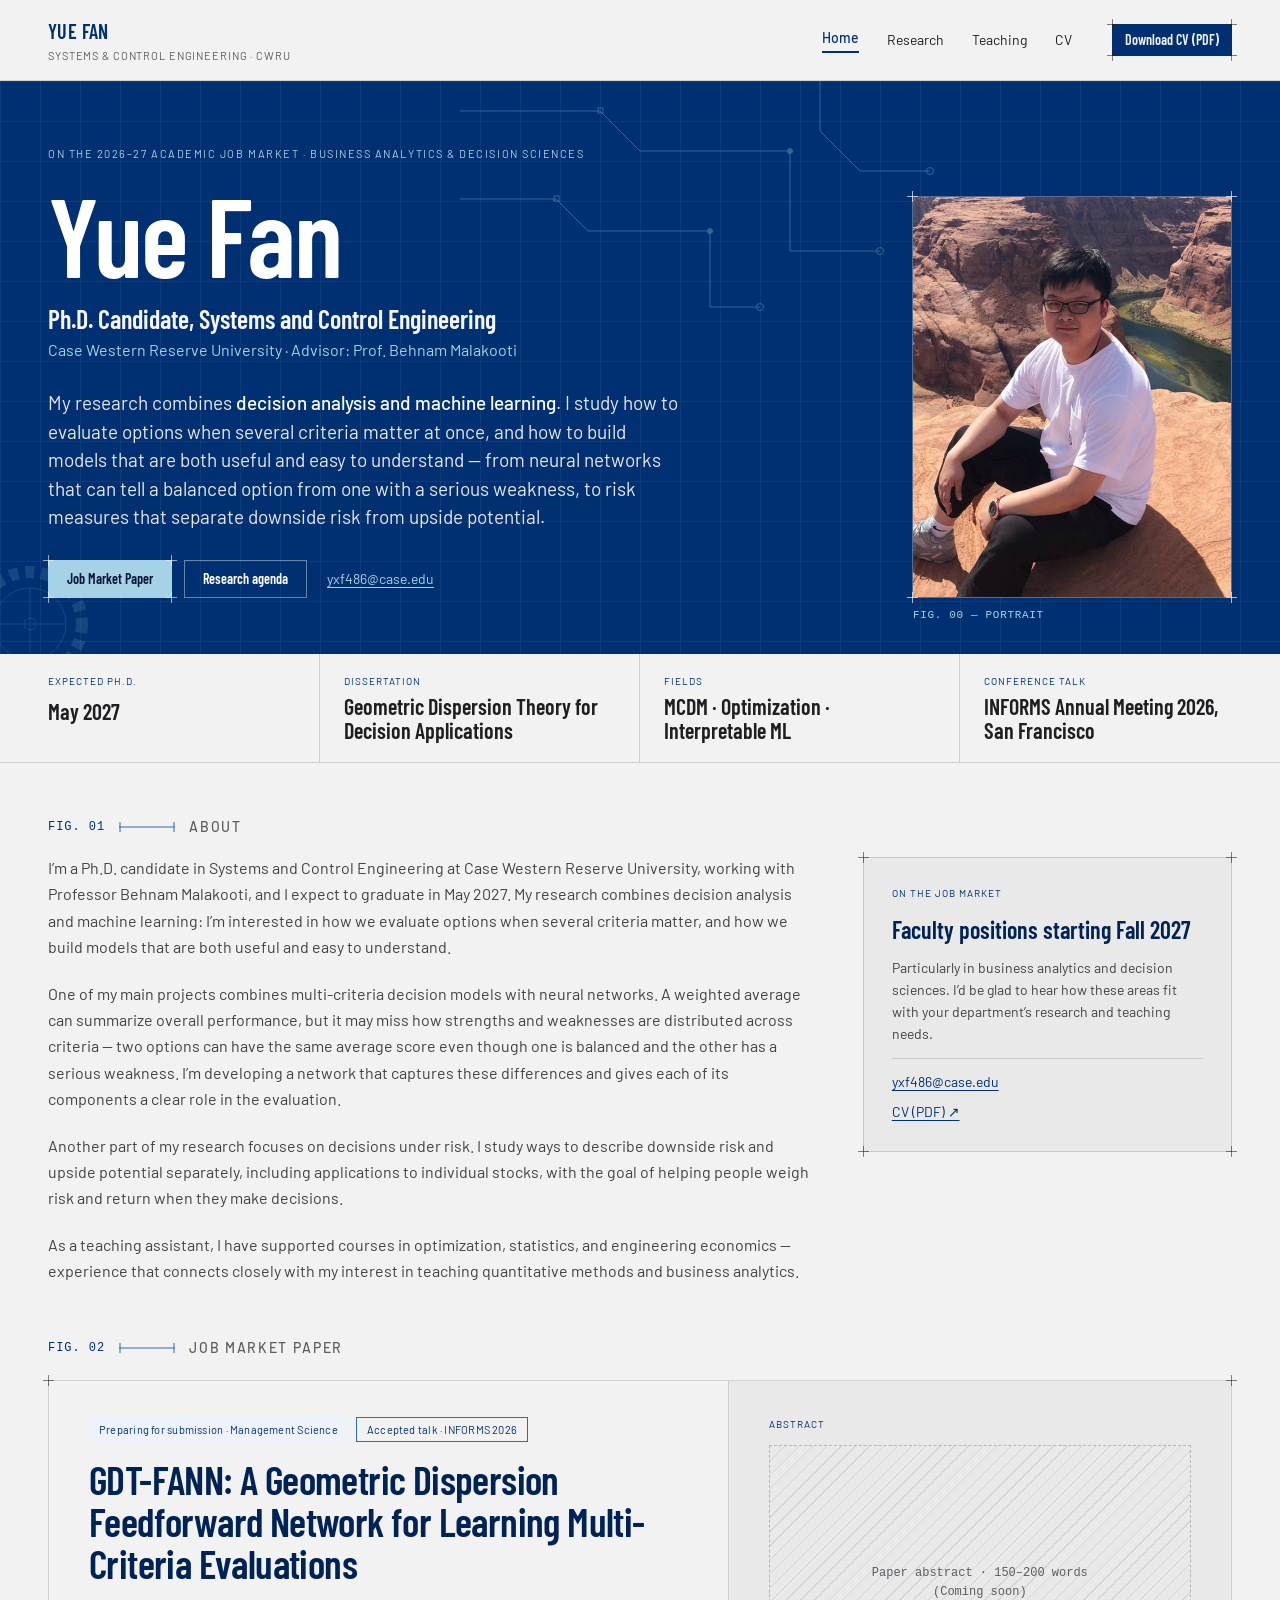
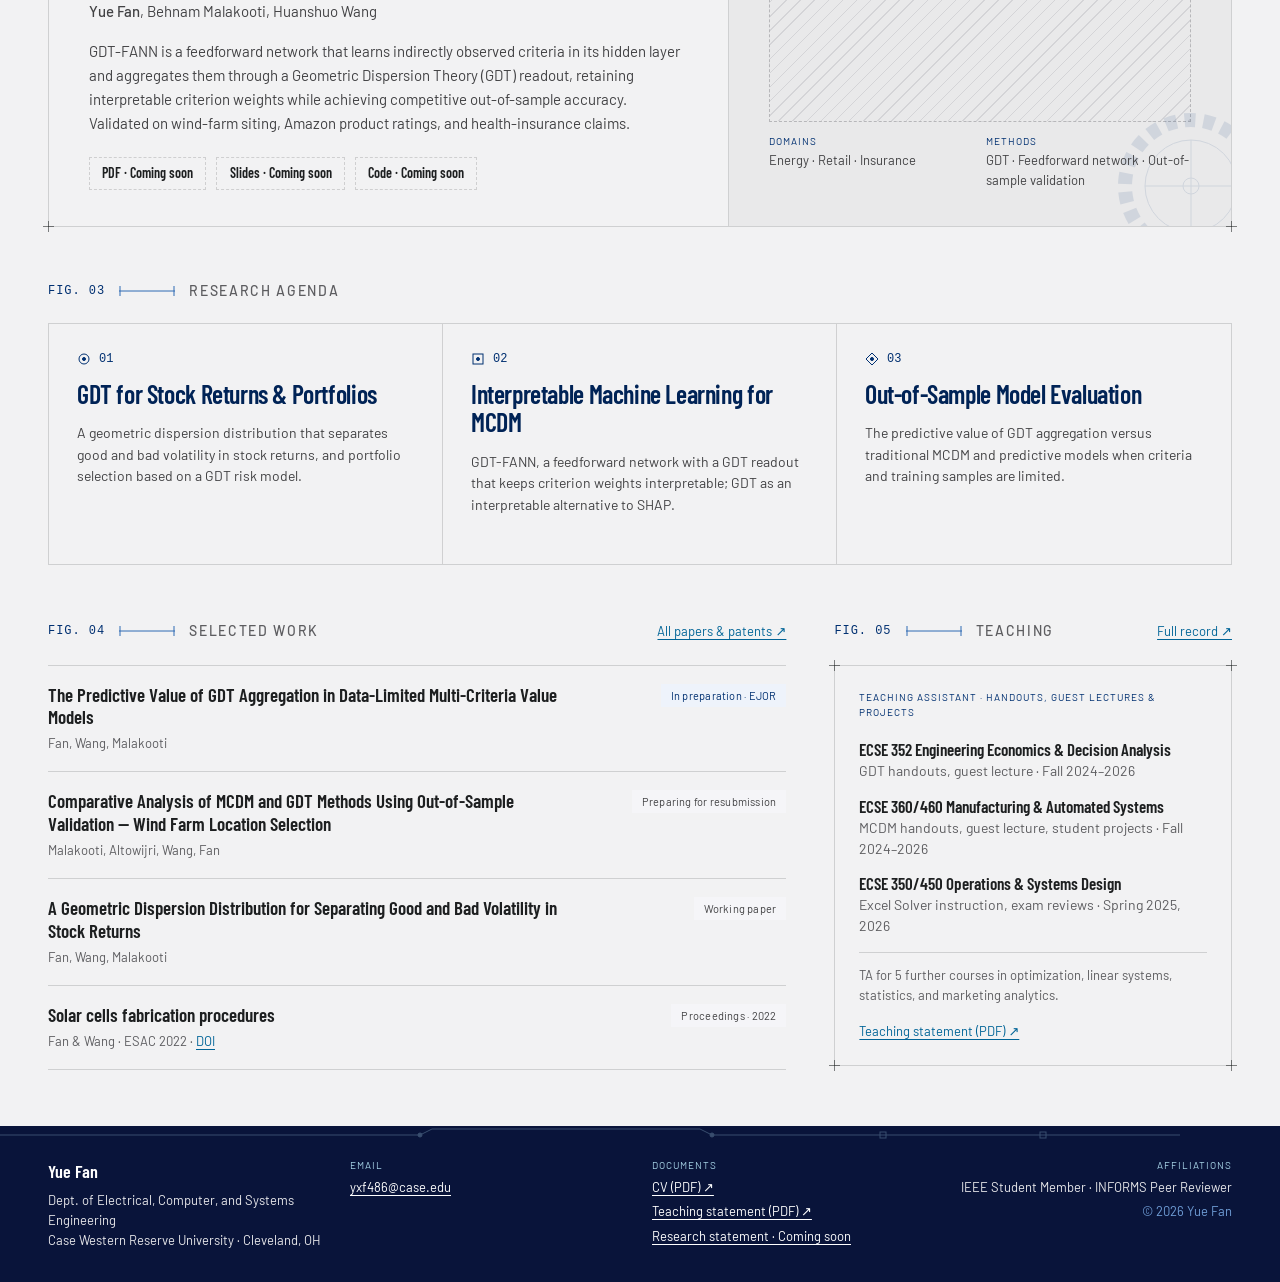
==== commit bec80e92: "Homepage: add About section from the self-introduction Co-Authored-By: Claude Opus 5.5 <noreply@anth" ====
--- a/index.html
+++ b/index.html
@@ -379,7 +379,7 @@
   </script>
 
   <script type="__bundler/template">
-"<!DOCTYPE html>\n<html><head>\n<meta charset=\"utf-8\">\n<meta name=\"viewport\" content=\"width=device-width, initial-scale=1\">\n<script src=\"8e4fa746-bc37-4291-9273-9fb681e285dd\"><\u002Fscript>\n<\u002Fhead>\n<body>\n<x-dc>\n<helmet><style>/* Industry — design-system tokens and component classes. This file is the source of truth for the system's look; retune it here and see readme.md. */\n/* vietnamese */\n@font-face {\n  font-family: 'Barlow';\n  font-style: normal;\n  font-weight: 400;\n  font-display: swap;\n  src: url(\"93197038-9ea9-412e-8e84-9f20b31b510d\") format('woff2');\n  unicode-range: U+0102-0103, U+0110-0111, U+0128-0129, U+0168-0169, U+01A0-01A1, U+01AF-01B0, U+0300-0301, U+0303-0304, U+0308-0309, U+0323, U+0329, U+1EA0-1EF9, U+20AB;\n}\n/* latin-ext */\n@font-face {\n  font-family: 'Barlow';\n  font-style: normal;\n  font-weight: 400;\n  font-display: swap;\n  src: url(\"5e184943-c42b-4e12-bcff-0031902cc429\") format('woff2');\n  unicode-range: U+0100-02BA, U+02BD-02C5, U+02C7-02CC, U+02CE-02D7, U+02DD-02FF, U+0304, U+0308, U+0329, U+1D00-1DBF, U+1E00-1E9F, U+1EF2-1EFF, U+2020, U+20A0-20AB, U+20AD-20C0, U+2113, U+2C60-2C7F, U+A720-A7FF;\n}\n/* latin */\n@font-face {\n  font-family: 'Barlow';\n  font-style: normal;\n  font-weight: 400;\n  font-display: swap;\n  src: url(\"db66a059-8dbc-4d23-9bd6-4be6ddbd049e\") format('woff2');\n  unicode-range: U+0000-00FF, U+0131, U+0152-0153, U+02BB-02BC, U+02C6, U+02DA, U+02DC, U+0304, U+0308, U+0329, U+2000-206F, U+20AC, U+2122, U+2191, U+2193, U+2212, U+2215, U+FEFF, U+FFFD;\n}\n/* vietnamese */\n@font-face {\n  font-family: 'Barlow';\n  font-style: normal;\n  font-weight: 500;\n  font-display: swap;\n  src: url(\"3c079dc9-2362-43a4-8c16-8e800b41564b\") format('woff2');\n  unicode-range: U+0102-0103, U+0110-0111, U+0128-0129, U+0168-0169, U+01A0-01A1, U+01AF-01B0, U+0300-0301, U+0303-0304, U+0308-0309, U+0323, U+0329, U+1EA0-1EF9, U+20AB;\n}\n/* latin-ext */\n@font-face {\n  font-family: 'Barlow';\n  font-style: normal;\n  font-weight: 500;\n  font-display: swap;\n  src: url(\"fd306685-a537-45ba-be40-f736df9ce0a1\") format('woff2');\n  unicode-range: U+0100-02BA, U+02BD-02C5, U+02C7-02CC, U+02CE-02D7, U+02DD-02FF, U+0304, U+0308, U+0329, U+1D00-1DBF, U+1E00-1E9F, U+1EF2-1EFF, U+2020, U+20A0-20AB, U+20AD-20C0, U+2113, U+2C60-2C7F, U+A720-A7FF;\n}\n/* latin */\n@font-face {\n  font-family: 'Barlow';\n  font-style: normal;\n  font-weight: 500;\n  font-display: swap;\n  src: url(\"8183de8d-d46e-4e46-9747-0f3aa4dea023\") format('woff2');\n  unicode-range: U+0000-00FF, U+0131, U+0152-0153, U+02BB-02BC, U+02C6, U+02DA, U+02DC, U+0304, U+0308, U+0329, U+2000-206F, U+20AC, U+2122, U+2191, U+2193, U+2212, U+2215, U+FEFF, U+FFFD;\n}\n/* vietnamese */\n@font-face {\n  font-family: 'Barlow';\n  font-style: normal;\n  font-weight: 700;\n  font-display: swap;\n  src: url(\"ef4231e6-9a61-4f0f-859f-3007326f500b\") format('woff2');\n  unicode-range: U+0102-0103, U+0110-0111, U+0128-0129, U+0168-0169, U+01A0-01A1, U+01AF-01B0, U+0300-0301, U+0303-0304, U+0308-0309, U+0323, U+0329, U+1EA0-1EF9, U+20AB;\n}\n/* latin-ext */\n@font-face {\n  font-family: 'Barlow';\n  font-style: normal;\n  font-weight: 700;\n  font-display: swap;\n  src: url(\"5abb45aa-be6f-4a5e-bdae-d25d2df1e05d\") format('woff2');\n  unicode-range: U+0100-02BA, U+02BD-02C5, U+02C7-02CC, U+02CE-02D7, U+02DD-02FF, U+0304, U+0308, U+0329, U+1D00-1DBF, U+1E00-1E9F, U+1EF2-1EFF, U+2020, U+20A0-20AB, U+20AD-20C0, U+2113, U+2C60-2C7F, U+A720-A7FF;\n}\n/* latin */\n@font-face {\n  font-family: 'Barlow';\n  font-style: normal;\n  font-weight: 700;\n  font-display: swap;\n  src: url(\"d76838b7-3857-437e-88ad-70b7b99eefc2\") format('woff2');\n  unicode-range: U+0000-00FF, U+0131, U+0152-0153, U+02BB-02BC, U+02C6, U+02DA, U+02DC, U+0304, U+0308, U+0329, U+2000-206F, U+20AC, U+2122, U+2191, U+2193, U+2212, U+2215, U+FEFF, U+FFFD;\n}\n/* vietnamese */\n@font-face {\n  font-family: 'Barlow Condensed';\n  font-style: normal;\n  font-weight: 400;\n  font-display: swap;\n  src: url(\"05fb777b-6c50-443a-acd6-9fe676aacc6f\") format('woff2');\n  unicode-range: U+0102-0103, U+0110-0111, U+0128-0129, U+0168-0169, U+01A0-01A1, U+01AF-01B0, U+0300-0301, U+0303-0304, U+0308-0309, U+0323, U+0329, U+1EA0-1EF9, U+20AB;\n}\n/* latin-ext */\n@font-face {\n  font-family: 'Barlow Condensed';\n  font-style: normal;\n  font-weight: 400;\n  font-display: swap;\n  src: url(\"5efc8cb1-412d-4b64-ad1c-320795ecdbd3\") format('woff2');\n  unicode-range: U+0100-02BA, U+02BD-02C5, U+02C7-02CC, U+02CE-02D7, U+02DD-02FF, U+0304, U+0308, U+0329, U+1D00-1DBF, U+1E00-1E9F, U+1EF2-1EFF, U+2020, U+20A0-20AB, U+20AD-20C0, U+2113, U+2C60-2C7F, U+A720-A7FF;\n}\n/* latin */\n@font-face {\n  font-family: 'Barlow Condensed';\n  font-style: normal;\n  font-weight: 400;\n  font-display: swap;\n  src: url(\"92471b84-ab03-4cec-a0fa-c81a17361826\") format('woff2');\n  unicode-range: U+0000-00FF, U+0131, U+0152-0153, U+02BB-02BC, U+02C6, U+02DA, U+02DC, U+0304, U+0308, U+0329, U+2000-206F, U+20AC, U+2122, U+2191, U+2193, U+2212, U+2215, U+FEFF, U+FFFD;\n}\n/* vietnamese */\n@font-face {\n  font-family: 'Barlow Condensed';\n  font-style: normal;\n  font-weight: 600;\n  font-display: swap;\n  src: url(\"c9428324-d1cc-440d-ad31-35342e4e9534\") format('woff2');\n  unicode-range: U+0102-0103, U+0110-0111, U+0128-0129, U+0168-0169, U+01A0-01A1, U+01AF-01B0, U+0300-0301, U+0303-0304, U+0308-0309, U+0323, U+0329, U+1EA0-1EF9, U+20AB;\n}\n/* latin-ext */\n@font-face {\n  font-family: 'Barlow Condensed';\n  font-style: normal;\n  font-weight: 600;\n  font-display: swap;\n  src: url(\"59698545-6907-4d6a-97d5-5bd5c1d0e11c\") format('woff2');\n  unicode-range: U+0100-02BA, U+02BD-02C5, U+02C7-02CC, U+02CE-02D7, U+02DD-02FF, U+0304, U+0308, U+0329, U+1D00-1DBF, U+1E00-1E9F, U+1EF2-1EFF, U+2020, U+20A0-20AB, U+20AD-20C0, U+2113, U+2C60-2C7F, U+A720-A7FF;\n}\n/* latin */\n@font-face {\n  font-family: 'Barlow Condensed';\n  font-style: normal;\n  font-weight: 600;\n  font-display: swap;\n  src: url(\"b5a77981-039d-4711-8355-a1765f830223\") format('woff2');\n  unicode-range: U+0000-00FF, U+0131, U+0152-0153, U+02BB-02BC, U+02C6, U+02DA, U+02DC, U+0304, U+0308, U+0329, U+2000-206F, U+20AC, U+2122, U+2191, U+2193, U+2212, U+2215, U+FEFF, U+FFFD;\n}\n\n\n:root {\n  --color-bg: #f2f2f3;\n  --color-surface: #e9e9ea;\n  --color-text: #1d1f20;\n  --color-accent: #5980a6;\n  --color-accent-2: #728fab;\n  --color-divider: color-mix(in srgb, #1d1f20 16%, transparent);\n\n  /* Tonal ramps — generated in OKLCH on one shared lightness scale, so the\n     same step of any role matches the others in visual value. */\n  --color-neutral-100: #f5f5f8;\n  --color-neutral-200: #e7e7ea;\n  --color-neutral-300: #d4d4d7;\n  --color-neutral-400: #b7b7ba;\n  --color-neutral-500: #98989b;\n  --color-neutral-600: #7a7a7d;\n  --color-neutral-700: #5d5d60;\n  --color-neutral-800: #424244;\n  --color-neutral-900: #2b2b2d;\n\n  --color-accent-100: #eef6ff;\n  --color-accent-200: #d6ebff;\n  --color-accent-300: #b5d9fd;\n  --color-accent-400: #94bce3;\n  --color-accent-500: #749dc4;\n  --color-accent-600: #597ea3;\n  --color-accent-700: #416180;\n  --color-accent-800: #2c455d;\n  --color-accent-900: #1d2d3d;\n\n  --color-accent-2-100: #eef6ff;\n  --color-accent-2-200: #d6ebff;\n  --color-accent-2-300: #bdd8f2;\n  --color-accent-2-400: #9ebbd8;\n  --color-accent-2-500: #7e9cb8;\n  --color-accent-2-600: #627d98;\n  --color-accent-2-700: #486077;\n  --color-accent-2-800: #314457;\n  --color-accent-2-900: #1f2d3a;\n\n  --font-heading: \"Barlow Condensed\", system-ui, sans-serif;\n  --font-heading-weight: 600;\n  --font-body: \"Barlow\", system-ui, sans-serif;\n\n  --space-1: 3.4px;\n  --space-2: 6.8px;\n  --space-3: 10.2px;\n  --space-4: 13.6px;\n  --space-6: 20.4px;\n  --space-8: 27.2px;\n\n  --radius-sm: 2px;\n  --radius-md: 4px;\n  --radius-lg: 7px;\n\n  /* Elevation — derived from the ground: soft ink-tinted shadows on a\n     light theme, a hairline edge + ambient darkness on a dark one. */\n  --shadow-sm: 0 1px 2px color-mix(in srgb, #2b2b2d 14%, transparent);\n  --shadow-md: 0 3px 10px color-mix(in srgb, #2b2b2d 16%, transparent);\n  --shadow-lg: 0 12px 32px color-mix(in srgb, #2b2b2d 22%, transparent);\n}\n\nbody {\n  background: var(--color-bg);\n  color: var(--color-text);\n  font-family: var(--font-body);\n}\nh1, h2, h3, h4 { font-family: var(--font-heading); font-weight: var(--font-heading-weight); }\n\n.blueprint {\n  position: relative;\n  border: 1px solid var(--color-divider);\n  border-radius: 0;\n}\n/* The overlay image treatments (halftone, duotone) clip their overlay\n   (overflow:hidden); a blueprint wrapper draws its registration marks\n   outside the box, so when both classes share a wrapper the frame must\n   win. */\n.blueprint.halftone, .blueprint.plate, .blueprint.duotone { overflow: visible; }\n.blueprint > .corner {\n  position: absolute; width: 11px; height: 11px;\n  color: color-mix(in srgb, var(--color-text) 55%, transparent);\n}\n.blueprint > .corner::before, .blueprint > .corner::after {\n  content: \"\"; position: absolute; background: currentColor;\n}\n.blueprint > .corner::before { left: 5px; top: 0; width: 1px; height: 100%; }\n.blueprint > .corner::after  { top: 5px; left: 0; width: 100%; height: 1px; }\n.blueprint > .corner.tl { top: -6px; left: -6px; }\n.blueprint > .corner.tr { top: -6px; right: -6px; }\n.blueprint > .corner.bl { bottom: -6px; left: -6px; }\n.blueprint > .corner.br { bottom: -6px; right: -6px; }\n\n.duotone{position:relative;overflow:hidden}\n.duotone::after{content:\"\";position:absolute;inset:0;pointer-events:none;\n  background:var(--color-accent);mix-blend-mode:color}\n\n/* ══════════════════════════════════════════════════════════════════════════\n   Components — built with the tokens above. Plain CSS\n   on plain HTML: no JavaScript, no build step. Each class is documented in\n   readme.md and demonstrated in foundations/ and components/.\n   ══════════════════════════════════════════════════════════════════════ */\n\n*, *::before, *::after { box-sizing: border-box; }\nbody { margin: 0; font-size: 15px; line-height: 1.55; font-weight: 400; }\nh1, h2, h3, h4, h5, h6 {\n  font-family: var(--font-heading); font-weight: var(--font-heading-weight);\n  line-height: 1.12; letter-spacing: -0.015em; margin: 0 0 var(--space-2);\n}\nh1 { font-size: 42px; }\nh2 { font-size: 32px; }\nh3 { font-size: 25px; }\nh4 { font-size: 20px; }\nh5 { font-size: 16px; }\nh6 { font-size: 13px; }\nh6 { letter-spacing: 0.08em; text-transform: uppercase; }\np { margin: 0 0 var(--space-3); }\na { color: var(--color-accent); text-underline-offset: 3px; }\nimg { display: block; max-width: 100%; }\nfigure { margin: 0; }\nfigcaption {\n  font-size: 11px; margin-top: var(--space-1);\n  color: color-mix(in srgb, var(--color-text) 55%, transparent);\n}\n.text-muted { color: color-mix(in srgb, var(--color-text) 55%, transparent); }\n:focus { outline: none; }\n:focus-visible { outline: 2px solid var(--color-accent); outline-offset: 2px; }\n::selection { background: color-mix(in srgb, var(--color-accent) 30%, transparent); }\n\n/* — rules — */\n.hr {\n  height: 1px; border: 0; margin: var(--space-4) 0;\n  background: var(--color-divider);\n}\n\n/* — buttons — */\n.btn {\n  display: inline-flex; align-items: center; justify-content: center; gap: 6px;\n  cursor: pointer; text-decoration: none;\n  font-family: var(--font-heading); font-weight: var(--font-heading-weight);\n  font-size: 14px; line-height: 1.2; color: var(--color-text); /* matches the .input's 14px —\n     the pair sits side by side in sign-up rows */\n  background: transparent; border: 1px solid transparent;\n  padding: var(--space-2) calc(var(--space-3) * 1.2);\n  border-radius: var(--radius-md);\n}\n.btn svg { display: block; }\n.btn:disabled { opacity: 0.45; cursor: not-allowed; }\n.btn-primary { background: var(--color-accent); color: var(--color-bg); }\n.btn-primary:hover { background: var(--color-accent-600); }\n.btn-primary:active { background: var(--color-accent-700); }\n.btn-secondary { border-color: var(--color-divider); }\n.btn-secondary:hover { background: color-mix(in srgb, var(--color-text) 7%, transparent); }\n.btn-secondary:active { background: color-mix(in srgb, var(--color-text) 14%, transparent); }\n.btn-ghost { color: var(--color-accent); padding-inline: var(--space-1); }\n.btn-ghost:hover { background: color-mix(in srgb, var(--color-accent) 10%, transparent); }\n.btn-ghost:active { background: color-mix(in srgb, var(--color-accent) 18%, transparent); }\n.btn-icon { width: 36px; height: 36px; padding: 0; }\n.btn-block { width: 100%; margin-top: var(--space-2); }\n\n/* — forms — */\n.field > label {\n  display: block; font-size: 12px; margin-bottom: 5px;\n  color: color-mix(in srgb, var(--color-text) 70%, transparent);\n}\n.input {\n  width: 100%; min-height: 36px; padding: 6px 10px; font: inherit;\n  font-size: 14px; color: var(--color-text); caret-color: var(--color-accent);\n  background: var(--color-surface);\n  border: 1px solid var(--color-divider); border-radius: var(--radius-md);\n}\n.input:hover { border-color: color-mix(in srgb, var(--color-text) 45%, transparent); }\n.input:focus-visible { border-color: var(--color-accent); outline-offset: 0; }\ntextarea.input { min-height: 90px; resize: vertical; }\n.radio { display: inline-flex; align-items: center; gap: 8px; cursor: pointer; font-size: 14px; }\n.radio input, .seg-opt input {\n  position: absolute; opacity: 0; width: 0; height: 0; pointer-events: none;\n}\n.radio .dot {\n  width: 16px; height: 16px; flex: none; border-radius: 50%;\n  border: 1.5px solid var(--color-divider);\n}\n.radio:hover .dot { border-color: var(--color-accent); }\n.radio input:checked + .dot {\n  border-color: var(--color-accent); background: var(--color-accent);\n  box-shadow: inset 0 0 0 4px var(--color-bg);\n}\n.radio input:focus-visible + .dot { outline: 2px solid var(--color-accent); outline-offset: 2px; }\n.seg {\n  display: inline-flex; overflow: hidden;\n  border: 1px solid var(--color-divider); border-radius: var(--radius-md);\n}\n.seg-opt {\n  display: inline-flex; align-items: center; gap: 6px;\n  padding: 7px 12px; font-size: 13px; cursor: pointer;\n}\n.seg-opt + .seg-opt { border-left: 1px solid var(--color-divider); }\n.seg-opt:has(input:checked) { background: var(--color-accent); color: var(--color-bg); }\n.seg-opt:not(:has(input:checked)):hover { background: color-mix(in srgb, var(--color-text) 7%, transparent); }\n.seg-opt:has(input:focus-visible) { outline: 2px solid var(--color-accent); outline-offset: -2px; }\n\n/* — cards — */\n.card {\n  display: flex; flex-direction: column; gap: var(--space-2);\n  padding: var(--space-3); border-radius: var(--radius-md); background: var(--color-surface);\n}\n.card-kicker { font-size: 10px; letter-spacing: 0.1em; text-transform: uppercase; color: var(--color-accent); }\n.card-title {\n  font-family: var(--font-heading); font-weight: var(--font-heading-weight);\n  font-size: 17px; line-height: 1.2;\n}\n.card-body { margin: 0; font-size: 13px; opacity: 0.8; flex: 1; }\n.card-meta {\n  display: flex; align-items: center; gap: 6px; font-size: 11px;\n  color: color-mix(in srgb, var(--color-text) 50%, transparent);\n}\n.elev-sm { box-shadow: var(--shadow-sm); }\n.elev-md { box-shadow: var(--shadow-md); }\n.elev-lg { box-shadow: var(--shadow-lg); }\n\n/* — tags — */\n.tag {\n  display: inline-flex; align-items: center; font-size: 11px;\n  letter-spacing: 0.02em; padding: 3px 10px;\n  border-radius: calc(var(--radius-md) * 0.75);\n}\n.tag-accent { background: var(--color-accent-100); color: var(--color-accent-800); }\n.tag-accent-2 { background: var(--color-accent-2-100); color: var(--color-accent-2-800); }\n.tag-neutral { background: var(--color-neutral-100); color: var(--color-neutral-800); }\n.tag-outline { border: 1px solid var(--color-accent); color: var(--color-accent); }\n\n/* — navigation — */\n.nav {\n  display: flex; align-items: center; gap: var(--space-4);\n  padding: var(--space-3) var(--space-4);\n  border-bottom: none;\n}\n.nav-brand {\n  font-family: var(--font-heading); font-weight: var(--font-heading-weight);\n  font-size: 18px; margin-right: auto;\n}\n.nav a { color: inherit; text-decoration: none; font-size: 14px; }\n.nav a:hover, .nav a[aria-current='page'] { color: var(--color-accent); }\n\n/* — tables — */\n.table { width: 100%; border-collapse: collapse; font-size: 14px; }\n.table th {\n  text-align: left; font-size: 11px; letter-spacing: 0.08em; text-transform: uppercase;\n  color: color-mix(in srgb, var(--color-text) 60%, transparent);\n  padding: var(--space-2); border-bottom: 1px solid var(--color-divider);\n}\n.table td {\n  padding: var(--space-2);\n  border-bottom: 1px solid color-mix(in srgb, var(--color-text) 8%, transparent);\n}\n.table tbody tr:hover { background: color-mix(in srgb, var(--color-text) 4%, transparent); }\n\n/* — dialog — */\n.dialog-backdrop {\n  position: fixed; inset: 0; display: grid; place-items: center;\n  padding: var(--space-4);\n  background: color-mix(in srgb, var(--color-neutral-900) 50%, transparent);\n}\n.dialog {\n  width: min(440px, 100%); display: flex; flex-direction: column; gap: var(--space-3);\n  padding: var(--space-4); border-radius: var(--radius-lg);\n  background: var(--color-surface); box-shadow: var(--shadow-lg);\n}\n.dialog-title {\n  font-family: var(--font-heading); font-weight: var(--font-heading-weight);\n  font-size: 20px;\n}\n.dialog-body { font-size: 14px; opacity: 0.85; }\n.dialog-actions { display: flex; justify-content: flex-end; gap: var(--space-2); margin-top: var(--space-2); }\n\n/* — blueprint frame: components are wireframe objects (see .blueprint\n     and .corner above) — square, transparent, hairline-bordered — */\n.card, .btn, .input, .tag, .seg, .dialog { border-radius: 0; }\n.card, .dialog { background: transparent; border: 1px solid var(--color-divider); }\n.btn { border: 1px solid var(--color-divider); }\n.btn-primary { border-color: var(--color-accent); }\n.btn-ghost { border-color: transparent; }\n\n<\u002Fstyle><style>/* Industry tokens re-tuned to the CWRU brand palette (case.edu/brand):\n   CWRU Blue #003071 (primary), Dark Blue #09143A, True Blue #007AB8, Light Blue #A6D2E6.\n   Scoped so it can sit beside the stock theme on one canvas. */\n.theme-cwru {\n  --color-accent: #003071;\n  --color-accent-2: #007ab8;\n  --color-accent-100: #eef3fb;\n  --color-accent-200: #d9e5f6;\n  --color-accent-300: #a6d2e6;\n  --color-accent-400: #6f9dd6;\n  --color-accent-500: #2f6bb3;\n  --color-accent-600: #1a4f95;\n  --color-accent-700: #003071;\n  --color-accent-800: #002356;\n  --color-accent-900: #09143a;\n  --color-accent-2-100: #eaf5fb;\n  --color-accent-2-200: #cfe8f4;\n  --color-accent-2-300: #a6d2e6;\n  --color-accent-2-400: #5fa9d0;\n  --color-accent-2-500: #007ab8;\n  --color-accent-2-600: #006497;\n  --color-accent-2-700: #004d75;\n  --color-accent-2-800: #003654;\n  --color-accent-2-900: #09143a;\n}\n.theme-cwru .tag-accent { background: var(--color-accent-100); color: var(--color-accent-700); }\n.theme-cwru .tag-outline { border-color: var(--color-accent-500); color: var(--color-accent-700); }\n<\u002Fstyle><style>body{margin:0;background:var(--color-bg);font-family:var(--font-body)}a{color:var(--color-accent-700)}a:hover{color:var(--color-accent-900)}<\u002Fstyle><title>Yue Fan | Ph.D. Candidate, Systems and Control Engineering, CWRU<\u002Ftitle><meta name=\"description\" content=\"Yue Fan, Ph.D. Candidate in Systems and Control Engineering at Case Western Reserve University. Interpretable decision models: Geometric Dispersion Theory, MCDM, neural-network–GDT methods.\"><\u002Fhelmet>\n<a id=\"top\"><\u002Fa>\n<div class=\"theme-cwru\" style=\"min-height:100vh;display:flex;flex-direction:column;color:var(--color-text)\" data-screen-label=\"Home\">\n  <nav style=\"display:flex;align-items:center;gap:28px;padding:16px 48px;border-bottom:1px solid var(--color-divider);position:relative\">\n    <div style=\"display:flex;flex-direction:column;margin-right:auto\"><span style=\"font-family:var(--font-heading);font-weight:600;font-size:20px;letter-spacing:.02em;color:var(--color-accent-700)\">YUE FAN<\u002Fspan><span style=\"font-size:11px;letter-spacing:.08em;text-transform:uppercase;color:var(--color-neutral-700)\">Systems &amp; Control Engineering · CWRU<\u002Fspan><\u002Fdiv>\n    <a href=\"#top\" aria-current=\"page\" style=\"font-size:14px;text-decoration:none;color:var(--color-accent-700);font-weight:500;border-bottom:2px solid var(--color-accent-700);padding-bottom:2px\">Home<\u002Fa>\n    <a href=\"research.html\" style=\"font-size:14px;text-decoration:none;color:var(--color-text)\">Research<\u002Fa>\n    <a href=\"teaching.html\" style=\"font-size:14px;text-decoration:none;color:var(--color-text)\">Teaching<\u002Fa>\n    <a href=\"#top\" style=\"font-size:14px;text-decoration:none;color:var(--color-text)\">CV<\u002Fa>\n    <a href=\"assets/Yue_Fan_Academic_CV.pdf\" target=\"_blank\" rel=\"noopener\" class=\"btn btn-primary blueprint\" style=\"margin-left:12px;text-decoration:none\"><i class=\"corner tl\"><\u002Fi><i class=\"corner tr\"><\u002Fi><i class=\"corner bl\"><\u002Fi><i class=\"corner br\"><\u002Fi>Download CV (PDF)<\u002Fa>\n  <\u002Fnav>\n\n  <header style=\"position:relative;overflow:hidden;background-color:var(--color-accent-700);background-image:linear-gradient(rgba(166,210,230,.07) 1px,transparent 1px),linear-gradient(90deg,rgba(166,210,230,.07) 1px,transparent 1px);background-size:40px 40px;color:var(--color-neutral-100);padding:64px 48px 56px;display:grid;grid-template-columns:minmax(0,1fr) 320px;gap:64px;align-items:end\">\n    <svg aria-hidden=\"true\" width=\"520\" height=\"260\" sc-camel-view-box=\"0 0 520 260\" fill=\"none\" stroke=\"currentColor\" stroke-width=\"1\" style=\"position:absolute;right:300px;top:-10px;color:var(--color-accent-300);opacity:.32;pointer-events:none\"><path d=\"M0 40 H140 L180 80 H330 V180 H420\"><\u002Fpath><path d=\"M0 128 H96 L128 160 H250 V236 H300\"><\u002Fpath><path d=\"M360 0 V60 L400 100 H470\"><\u002Fpath><circle cx=\"420\" cy=\"180\" r=\"3.5\"><\u002Fcircle><circle cx=\"300\" cy=\"236\" r=\"3.5\"><\u002Fcircle><circle cx=\"470\" cy=\"100\" r=\"3.5\"><\u002Fcircle><rect x=\"138\" y=\"37\" width=\"5\" height=\"5\"><\u002Frect><rect x=\"94\" y=\"125\" width=\"5\" height=\"5\"><\u002Frect><circle cx=\"330\" cy=\"80\" r=\"2.5\" fill=\"currentColor\"><\u002Fcircle><circle cx=\"250\" cy=\"160\" r=\"2.5\" fill=\"currentColor\"><\u002Fcircle><circle cx=\"360\" cy=\"0\" r=\"2.5\" fill=\"currentColor\"><\u002Fcircle><\u002Fsvg>\n    <svg aria-hidden=\"true\" width=\"140\" height=\"140\" sc-camel-view-box=\"0 0 140 140\" fill=\"none\" stroke=\"currentColor\" style=\"position:absolute;left:-40px;bottom:-40px;color:var(--color-accent-300);opacity:.14;pointer-events:none\"><circle cx=\"70\" cy=\"70\" r=\"52\" stroke-width=\"12\" stroke-dasharray=\"9 7\"><\u002Fcircle><circle cx=\"70\" cy=\"70\" r=\"36\" stroke-width=\"1\"><\u002Fcircle><circle cx=\"70\" cy=\"70\" r=\"6\" stroke-width=\"1\"><\u002Fcircle><path d=\"M70 34 V106 M34 70 H106\" stroke-width=\"1\"><\u002Fpath><\u002Fsvg>\n    <div style=\"display:flex;flex-direction:column;gap:18px;position:relative\">\n      <span style=\"font-size:11px;letter-spacing:.14em;text-transform:uppercase;color:var(--color-accent-300)\">On the 2026–27 academic job market · Business analytics &amp; decision sciences<\u002Fspan>\n      <h1 style=\"font-size:112px;line-height:.95;letter-spacing:-.02em;margin:0;color:#fff\">Yue Fan<\u002Fh1>\n      <div style=\"display:flex;flex-direction:column;gap:4px\"><span style=\"font-family:var(--font-heading);font-weight:600;font-size:26px;line-height:1.15\">Ph.D. Candidate, Systems and Control Engineering<\u002Fspan><span style=\"font-size:16px;color:var(--color-accent-300)\">Case Western Reserve University · Advisor: Prof. Behnam Malakooti<\u002Fspan><\u002Fdiv>\n      <p style=\"font-size:19px;line-height:1.5;max-width:640px;margin:8px 0 0;color:var(--color-neutral-200);text-wrap:pretty\">My research combines <strong style=\"color:#fff;font-weight:500\">decision analysis and machine learning<\u002Fstrong>. I study how to evaluate options when several criteria matter at once, and how to build models that are both useful and easy to understand — from neural networks that can tell a balanced option from one with a serious weakness, to risk measures that separate downside risk from upside potential.<\u002Fp>\n      <div style=\"display:flex;gap:12px;margin-top:10px\">\n        <a href=\"research.html#jmp\" class=\"btn blueprint\" style=\"background:var(--color-accent-300);color:var(--color-accent-900);border-color:var(--color-accent-300);text-decoration:none;padding:10px 18px\"><i class=\"corner tl\" style=\"color:rgba(245,245,248,.6)\"><\u002Fi><i class=\"corner tr\" style=\"color:rgba(245,245,248,.6)\"><\u002Fi><i class=\"corner bl\" style=\"color:rgba(245,245,248,.6)\"><\u002Fi><i class=\"corner br\" style=\"color:rgba(245,245,248,.6)\"><\u002Fi>Job Market Paper<\u002Fa>\n        <a href=\"#research\" class=\"btn\" style=\"color:#fff;border-color:rgba(255,255,255,.4);text-decoration:none;padding:10px 18px\">Research agenda<\u002Fa>\n        <a href=\"mailto:yxf486@case.edu\" style=\"align-self:center;margin-left:8px;font-size:14px;color:var(--color-accent-300)\">yxf486@case.edu<\u002Fa>\n      <\u002Fdiv>\n    <\u002Fdiv>\n    <figure class=\"blueprint\" style=\"margin:0;border-color:rgba(245,245,248,.35);background:var(--color-accent-800)\">\n      <i class=\"corner tl\" style=\"color:rgba(245,245,248,.7)\"><\u002Fi><i class=\"corner tr\" style=\"color:rgba(245,245,248,.7)\"><\u002Fi><i class=\"corner bl\" style=\"color:rgba(245,245,248,.7)\"><\u002Fi><i class=\"corner br\" style=\"color:rgba(245,245,248,.7)\"><\u002Fi>\n      <img src=\"assets/yue-fan-portrait.jpg\" alt=\"Portrait of Yue Fan\" width=\"320\" height=\"400\" style=\"display:block;width:100%;height:400px;object-fit:cover\">\n      <figcaption style=\"position:absolute;left:0;right:0;bottom:-24px;font:11px ui-monospace,Menlo,monospace;color:var(--color-accent-300);letter-spacing:.06em\">FIG. 00 — PORTRAIT<\u002Ffigcaption>\n    <\u002Ffigure>\n  <\u002Fheader>\n\n  <div style=\"display:grid;grid-template-columns:repeat(4,minmax(0,1fr));border-bottom:1px solid var(--color-divider)\">\n    <div style=\"padding:20px 48px 20px 48px;border-right:1px solid var(--color-divider);display:flex;flex-direction:column;gap:4px\"><span style=\"font-size:10px;letter-spacing:.1em;text-transform:uppercase;color:var(--color-accent-700)\">Expected Ph.D.<\u002Fspan><span style=\"font-family:var(--font-heading);font-weight:600;font-size:22px\">May 2027<\u002Fspan><\u002Fdiv>\n    <div style=\"padding:20px 24px;border-right:1px solid var(--color-divider);display:flex;flex-direction:column;gap:4px\"><span style=\"font-size:10px;letter-spacing:.1em;text-transform:uppercase;color:var(--color-accent-700)\">Dissertation<\u002Fspan><span style=\"font-family:var(--font-heading);font-weight:600;font-size:22px;line-height:1.1\">Geometric Dispersion Theory for Decision Applications<\u002Fspan><\u002Fdiv>\n    <div style=\"padding:20px 24px;border-right:1px solid var(--color-divider);display:flex;flex-direction:column;gap:4px\"><span style=\"font-size:10px;letter-spacing:.1em;text-transform:uppercase;color:var(--color-accent-700)\">Fields<\u002Fspan><span style=\"font-family:var(--font-heading);font-weight:600;font-size:22px;line-height:1.1\">MCDM · Optimization · Interpretable ML<\u002Fspan><\u002Fdiv>\n    <div style=\"padding:20px 48px 20px 24px;display:flex;flex-direction:column;gap:4px\"><span style=\"font-size:10px;letter-spacing:.1em;text-transform:uppercase;color:var(--color-accent-700)\">Conference talk<\u002Fspan><span style=\"font-family:var(--font-heading);font-weight:600;font-size:22px;line-height:1.1\">INFORMS Annual Meeting 2026, San Francisco<\u002Fspan><\u002Fdiv>\n  <\u002Fdiv>\n\n  <section style=\"padding:56px 48px;display:flex;flex-direction:column;gap:24px\">\n    <div style=\"display:flex;align-items:center;gap:14px\"><span style=\"font:12px ui-monospace,Menlo,monospace;color:var(--color-accent-700);letter-spacing:.08em\">FIG. 01<\u002Fspan><svg aria-hidden=\"true\" width=\"56\" height=\"10\" sc-camel-view-box=\"0 0 56 10\" stroke=\"currentColor\" stroke-width=\"1\" style=\"color:var(--color-accent-500)\"><path d=\"M0 5 H56 M1 0 V10 M55 0 V10\"><\u002Fpath><\u002Fsvg><h2 style=\"margin:0;font-size:14px;letter-spacing:.12em;text-transform:uppercase;font-family:var(--font-body);font-weight:500;color:var(--color-neutral-700)\">Job Market Paper<\u002Fh2><\u002Fdiv>\n    <article class=\"blueprint\" style=\"display:grid;grid-template-columns:minmax(0,1.15fr) minmax(0,.85fr)\">\n      <i class=\"corner tl\"><\u002Fi><i class=\"corner tr\"><\u002Fi><i class=\"corner bl\"><\u002Fi><i class=\"corner br\"><\u002Fi>\n      <div style=\"padding:36px 40px;display:flex;flex-direction:column;gap:16px;border-right:1px solid var(--color-divider)\">\n        <div style=\"display:flex;gap:8px;flex-wrap:wrap\"><span class=\"tag tag-accent\">Preparing for submission · Management Science<\u002Fspan><span class=\"tag tag-outline\">Accepted talk · INFORMS 2026<\u002Fspan><\u002Fdiv>\n        <h3 style=\"font-size:40px;line-height:1.05;margin:0;text-wrap:pretty;color:var(--color-accent-800)\">GDT-FANN: A Geometric Dispersion Feedforward Network for Learning Multi-Criteria Evaluations<\u002Fh3>\n        <p style=\"margin:0;font-size:15px;color:var(--color-neutral-800)\"><strong style=\"font-weight:500\">Yue Fan<\u002Fstrong>, Behnam Malakooti, Huanshuo Wang<\u002Fp>\n        <p style=\"margin:0;font-size:15px;line-height:1.6;color:var(--color-neutral-800);text-wrap:pretty\">GDT-FANN is a feedforward network that learns indirectly observed criteria in its hidden layer and aggregates them through a Geometric Dispersion Theory (GDT) readout, retaining interpretable criterion weights while achieving competitive out-of-sample accuracy. Validated on wind-farm siting, Amazon product ratings, and health-insurance claims.<\u002Fp>\n        <div style=\"display:flex;gap:10px;margin-top:6px\">\n          <a href=\"#top\" class=\"btn btn-secondary\" style=\"text-decoration:none;border-style:dashed\">PDF · Coming soon<\u002Fa>\n          <a href=\"#top\" class=\"btn btn-secondary\" style=\"text-decoration:none;border-style:dashed\">Slides · Coming soon<\u002Fa>\n          <a href=\"#top\" class=\"btn btn-secondary\" style=\"text-decoration:none;border-style:dashed\">Code · Coming soon<\u002Fa>\n        <\u002Fdiv>\n      <\u002Fdiv>\n      <div style=\"position:relative;overflow:hidden;padding:36px 40px;display:flex;flex-direction:column;gap:12px;background:var(--color-surface)\">\n        <svg aria-hidden=\"true\" width=\"180\" height=\"180\" sc-camel-view-box=\"0 0 180 180\" fill=\"none\" stroke=\"currentColor\" style=\"position:absolute;right:-50px;bottom:-50px;color:var(--color-accent-700);opacity:.1;pointer-events:none\"><circle cx=\"90\" cy=\"90\" r=\"66\" stroke-width=\"14\" stroke-dasharray=\"11 8\"><\u002Fcircle><circle cx=\"90\" cy=\"90\" r=\"46\" stroke-width=\"1\"><\u002Fcircle><circle cx=\"90\" cy=\"90\" r=\"8\" stroke-width=\"1\"><\u002Fcircle><path d=\"M90 44 V136 M44 90 H136\" stroke-width=\"1\"><\u002Fpath><\u002Fsvg>\n        <span style=\"font-size:10px;letter-spacing:.1em;text-transform:uppercase;color:var(--color-accent-700)\">Abstract<\u002Fspan>\n        <div style=\"flex:1;min-height:180px;display:grid;place-items:center;background:repeating-linear-gradient(135deg,var(--color-neutral-300) 0 1px,transparent 1px 10px);border:1px dashed var(--color-neutral-400)\"><span style=\"font:12px ui-monospace,Menlo,monospace;color:var(--color-neutral-700);text-align:center;line-height:1.6\">Paper abstract · 150–200 words<br>(Coming soon)<\u002Fspan><\u002Fdiv>\n        <div style=\"display:grid;grid-template-columns:1fr 1fr;gap:12px;font-size:13px;color:var(--color-neutral-800);position:relative\"><div><span style=\"display:block;font-size:10px;letter-spacing:.1em;text-transform:uppercase;color:var(--color-accent-700)\">Domains<\u002Fspan>Energy · Retail · Insurance<\u002Fdiv><div><span style=\"display:block;font-size:10px;letter-spacing:.1em;text-transform:uppercase;color:var(--color-accent-700)\">Methods<\u002Fspan>GDT · Feedforward network · Out-of-sample validation<\u002Fdiv><\u002Fdiv>\n      <\u002Fdiv>\n    <\u002Farticle>\n  <\u002Fsection>\n\n  <section id=\"research\" style=\"padding:0 48px 56px;display:flex;flex-direction:column;gap:24px\">\n    <div style=\"display:flex;align-items:center;gap:14px\"><span style=\"font:12px ui-monospace,Menlo,monospace;color:var(--color-accent-700);letter-spacing:.08em\">FIG. 02<\u002Fspan><svg aria-hidden=\"true\" width=\"56\" height=\"10\" sc-camel-view-box=\"0 0 56 10\" stroke=\"currentColor\" stroke-width=\"1\" style=\"color:var(--color-accent-500)\"><path d=\"M0 5 H56 M1 0 V10 M55 0 V10\"><\u002Fpath><\u002Fsvg><h2 style=\"margin:0;font-size:14px;letter-spacing:.12em;text-transform:uppercase;font-family:var(--font-body);font-weight:500;color:var(--color-neutral-700)\">Research agenda<\u002Fh2><\u002Fdiv>\n    <div style=\"display:grid;grid-template-columns:repeat(3,minmax(0,1fr));border:1px solid var(--color-divider)\">\n      <div style=\"padding:28px;border-right:1px solid var(--color-divider);display:flex;flex-direction:column;gap:14px;min-height:240px\"><span style=\"display:flex;align-items:center;gap:8px;font:12px ui-monospace,Menlo,monospace;color:var(--color-accent-700)\"><svg aria-hidden=\"true\" width=\"14\" height=\"14\" sc-camel-view-box=\"0 0 14 14\" fill=\"none\" stroke=\"currentColor\" stroke-width=\"1\"><circle cx=\"7\" cy=\"7\" r=\"5\"><\u002Fcircle><circle cx=\"7\" cy=\"7\" r=\"1.5\" fill=\"currentColor\"><\u002Fcircle><\u002Fsvg>01<\u002Fspan><h3 style=\"font-size:26px;margin:0;line-height:1.1;color:var(--color-accent-800)\">GDT for Stock Returns &amp; Portfolios<\u002Fh3><p style=\"margin:0;font-size:14px;line-height:1.55;color:var(--color-neutral-800)\">A geometric dispersion distribution that separates good and bad volatility in stock returns, and portfolio selection based on a GDT risk model.<\u002Fp><\u002Fdiv>\n      <div style=\"padding:28px;border-right:1px solid var(--color-divider);display:flex;flex-direction:column;gap:14px\"><span style=\"display:flex;align-items:center;gap:8px;font:12px ui-monospace,Menlo,monospace;color:var(--color-accent-700)\"><svg aria-hidden=\"true\" width=\"14\" height=\"14\" sc-camel-view-box=\"0 0 14 14\" fill=\"none\" stroke=\"currentColor\" stroke-width=\"1\"><rect x=\"2\" y=\"2\" width=\"10\" height=\"10\"><\u002Frect><circle cx=\"7\" cy=\"7\" r=\"1.5\" fill=\"currentColor\"><\u002Fcircle><\u002Fsvg>02<\u002Fspan><h3 style=\"font-size:26px;margin:0;line-height:1.1;color:var(--color-accent-800)\">Interpretable Machine Learning for MCDM<\u002Fh3><p style=\"margin:0;font-size:14px;line-height:1.55;color:var(--color-neutral-800)\">GDT-FANN, a feedforward network with a GDT readout that keeps criterion weights interpretable; GDT as an interpretable alternative to SHAP.<\u002Fp><\u002Fdiv>\n      <div style=\"padding:28px;display:flex;flex-direction:column;gap:14px\"><span style=\"display:flex;align-items:center;gap:8px;font:12px ui-monospace,Menlo,monospace;color:var(--color-accent-700)\"><svg aria-hidden=\"true\" width=\"14\" height=\"14\" sc-camel-view-box=\"0 0 14 14\" fill=\"none\" stroke=\"currentColor\" stroke-width=\"1\"><path d=\"M7 1 L13 7 L7 13 L1 7 Z\"><\u002Fpath><circle cx=\"7\" cy=\"7\" r=\"1.5\" fill=\"currentColor\"><\u002Fcircle><\u002Fsvg>03<\u002Fspan><h3 style=\"font-size:26px;margin:0;line-height:1.1;color:var(--color-accent-800)\">Out-of-Sample Model Evaluation<\u002Fh3><p style=\"margin:0;font-size:14px;line-height:1.55;color:var(--color-neutral-800)\">The predictive value of GDT aggregation versus traditional MCDM and predictive models when criteria and training samples are limited.<\u002Fp><\u002Fdiv>\n    <\u002Fdiv>\n  <\u002Fsection>\n\n  <section id=\"teaching\" style=\"padding:0 48px 56px;display:grid;grid-template-columns:minmax(0,1.3fr) minmax(0,.7fr);gap:48px\">\n    <div style=\"display:flex;flex-direction:column;gap:24px\">\n      <div style=\"display:flex;align-items:center;gap:14px\"><span style=\"font:12px ui-monospace,Menlo,monospace;color:var(--color-accent-700);letter-spacing:.08em\">FIG. 03<\u002Fspan><svg aria-hidden=\"true\" width=\"56\" height=\"10\" sc-camel-view-box=\"0 0 56 10\" stroke=\"currentColor\" stroke-width=\"1\" style=\"color:var(--color-accent-500)\"><path d=\"M0 5 H56 M1 0 V10 M55 0 V10\"><\u002Fpath><\u002Fsvg><h2 style=\"margin:0;font-size:14px;letter-spacing:.12em;text-transform:uppercase;font-family:var(--font-body);font-weight:500;color:var(--color-neutral-700)\">Selected work<\u002Fh2><a href=\"research.html\" style=\"margin-left:auto;font-size:13px;color:var(--color-accent-2-600)\">All papers &amp; patents ↗<\u002Fa><\u002Fdiv>\n      <div style=\"display:flex;flex-direction:column;border-top:1px solid var(--color-divider)\">\n        <div style=\"display:grid;grid-template-columns:minmax(0,1fr) 200px;gap:24px;padding:18px 0;border-bottom:1px solid var(--color-divider)\"><div style=\"display:flex;flex-direction:column;gap:4px\"><span style=\"font-family:var(--font-heading);font-weight:600;font-size:19px;line-height:1.2\">The Predictive Value of GDT Aggregation in Data-Limited Multi-Criteria Value Models<\u002Fspan><span style=\"font-size:13px;color:var(--color-neutral-700)\">Fan, Wang, Malakooti<\u002Fspan><\u002Fdiv><span class=\"tag tag-accent\" style=\"align-self:start;justify-self:end\">In preparation · EJOR<\u002Fspan><\u002Fdiv>\n        <div style=\"display:grid;grid-template-columns:minmax(0,1fr) 200px;gap:24px;padding:18px 0;border-bottom:1px solid var(--color-divider)\"><div style=\"display:flex;flex-direction:column;gap:4px\"><span style=\"font-family:var(--font-heading);font-weight:600;font-size:19px;line-height:1.2\">Comparative Analysis of MCDM and GDT Methods Using Out-of-Sample Validation — Wind Farm Location Selection<\u002Fspan><span style=\"font-size:13px;color:var(--color-neutral-700)\">Malakooti, Altowijri, Wang, Fan<\u002Fspan><\u002Fdiv><span class=\"tag tag-neutral\" style=\"align-self:start;justify-self:end\">Preparing for resubmission<\u002Fspan><\u002Fdiv>\n        <div style=\"display:grid;grid-template-columns:minmax(0,1fr) 200px;gap:24px;padding:18px 0;border-bottom:1px solid var(--color-divider)\"><div style=\"display:flex;flex-direction:column;gap:4px\"><span style=\"font-family:var(--font-heading);font-weight:600;font-size:19px;line-height:1.2\">A Geometric Dispersion Distribution for Separating Good and Bad Volatility in Stock Returns<\u002Fspan><span style=\"font-size:13px;color:var(--color-neutral-700)\">Fan, Wang, Malakooti<\u002Fspan><\u002Fdiv><span class=\"tag tag-neutral\" style=\"align-self:start;justify-self:end\">Working paper<\u002Fspan><\u002Fdiv>\n        <div style=\"display:grid;grid-template-columns:minmax(0,1fr) 200px;gap:24px;padding:18px 0;border-bottom:1px solid var(--color-divider)\"><div style=\"display:flex;flex-direction:column;gap:4px\"><span style=\"font-family:var(--font-heading);font-weight:600;font-size:19px;line-height:1.2\">Solar cells fabrication procedures<\u002Fspan><span style=\"font-size:13px;color:var(--color-neutral-700)\">Fan &amp; Wang · ESAC 2022 · <a href=\"https://doi.org/10.23977/esac2022.004\" style=\"color:var(--color-accent-2-600)\">DOI<\u002Fa><\u002Fspan><\u002Fdiv><span class=\"tag tag-neutral\" style=\"align-self:start;justify-self:end\">Proceedings · 2022<\u002Fspan><\u002Fdiv>\n      <\u002Fdiv>\n    <\u002Fdiv>\n    <div style=\"display:flex;flex-direction:column;gap:24px\">\n      <div style=\"display:flex;align-items:center;gap:14px\"><span style=\"font:12px ui-monospace,Menlo,monospace;color:var(--color-accent-700);letter-spacing:.08em\">FIG. 04<\u002Fspan><svg aria-hidden=\"true\" width=\"56\" height=\"10\" sc-camel-view-box=\"0 0 56 10\" stroke=\"currentColor\" stroke-width=\"1\" style=\"color:var(--color-accent-500)\"><path d=\"M0 5 H56 M1 0 V10 M55 0 V10\"><\u002Fpath><\u002Fsvg><h2 style=\"margin:0;font-size:14px;letter-spacing:.12em;text-transform:uppercase;font-family:var(--font-body);font-weight:500;color:var(--color-neutral-700)\">Teaching<\u002Fh2><a href=\"teaching.html\" style=\"margin-left:auto;font-size:13px;color:var(--color-accent-2-600)\">Full record ↗<\u002Fa><\u002Fdiv>\n      <div class=\"blueprint\" style=\"padding:24px;display:flex;flex-direction:column;gap:16px\">\n        <i class=\"corner tl\"><\u002Fi><i class=\"corner tr\"><\u002Fi><i class=\"corner bl\"><\u002Fi><i class=\"corner br\"><\u002Fi>\n        <span style=\"font-size:10px;letter-spacing:.1em;text-transform:uppercase;color:var(--color-accent-700)\">Teaching assistant · handouts, guest lectures &amp; projects<\u002Fspan>\n        <div style=\"display:flex;flex-direction:column;gap:12px;font-size:14px;line-height:1.45\">\n          <div><span style=\"font-family:var(--font-heading);font-weight:600;font-size:17px;display:block\">ECSE 352 Engineering Economics &amp; Decision Analysis<\u002Fspan><span style=\"color:var(--color-neutral-700)\">GDT handouts, guest lecture · Fall 2024–2026<\u002Fspan><\u002Fdiv>\n          <div><span style=\"font-family:var(--font-heading);font-weight:600;font-size:17px;display:block\">ECSE 360/460 Manufacturing &amp; Automated Systems<\u002Fspan><span style=\"color:var(--color-neutral-700)\">MCDM handouts, guest lecture, student projects · Fall 2024–2026<\u002Fspan><\u002Fdiv>\n          <div><span style=\"font-family:var(--font-heading);font-weight:600;font-size:17px;display:block\">ECSE 350/450 Operations &amp; Systems Design<\u002Fspan><span style=\"color:var(--color-neutral-700)\">Excel Solver instruction, exam reviews · Spring 2025, 2026<\u002Fspan><\u002Fdiv>\n        <\u002Fdiv>\n        <span style=\"font-size:13px;color:var(--color-neutral-700);border-top:1px solid var(--color-divider);padding-top:12px\">TA for 5 further courses in optimization, linear systems, statistics, and marketing analytics.<\u002Fspan><a href=\"assets/Yue_Fan_Teaching_Statement.pdf\" target=\"_blank\" rel=\"noopener\" style=\"font-size:13px;color:var(--color-accent-2-600)\">Teaching statement (PDF) ↗<\u002Fa>\n      <\u002Fdiv>\n    <\u002Fdiv>\n  <\u002Fsection>\n\n  <footer style=\"position:relative;overflow:hidden;background:var(--color-accent-900);color:var(--color-neutral-200);padding:32px 48px;display:grid;grid-template-columns:repeat(4,minmax(0,1fr));gap:24px;font-size:13px\">\n    <svg aria-hidden=\"true\" width=\"1180\" height=\"18\" sc-camel-view-box=\"0 0 1180 18\" fill=\"none\" stroke=\"currentColor\" stroke-width=\"1\" style=\"position:absolute;left:0;top:0;color:var(--color-accent-300);opacity:.3;pointer-events:none\"><path d=\"M0 9 H420 L432 3 H700 L712 9 H1180\"><\u002Fpath><circle cx=\"420\" cy=\"9\" r=\"2\" fill=\"currentColor\"><\u002Fcircle><circle cx=\"712\" cy=\"9\" r=\"2\" fill=\"currentColor\"><\u002Fcircle><rect x=\"880\" y=\"6\" width=\"6\" height=\"6\"><\u002Frect><rect x=\"1040\" y=\"6\" width=\"6\" height=\"6\"><\u002Frect><\u002Fsvg>\n    <div style=\"display:flex;flex-direction:column;gap:4px\"><span style=\"font-family:var(--font-heading);font-weight:600;font-size:18px;color:#fff\">Yue Fan<\u002Fspan><span>Dept. of Electrical, Computer, and Systems Engineering<br>Case Western Reserve University · Cleveland, OH<\u002Fspan><\u002Fdiv>\n    <div style=\"display:flex;flex-direction:column;gap:4px\"><span style=\"font-size:10px;letter-spacing:.1em;text-transform:uppercase;color:var(--color-accent-300)\">Email<\u002Fspan><a href=\"mailto:yxf486@case.edu\" style=\"color:#fff\">yxf486@case.edu<\u002Fa><\u002Fdiv>\n    <div style=\"display:flex;flex-direction:column;gap:4px\"><span style=\"font-size:10px;letter-spacing:.1em;text-transform:uppercase;color:var(--color-accent-300)\">Documents<\u002Fspan><a href=\"assets/Yue_Fan_Academic_CV.pdf\" target=\"_blank\" rel=\"noopener\" style=\"color:#fff\">CV (PDF) ↗<\u002Fa><a href=\"assets/Yue_Fan_Teaching_Statement.pdf\" target=\"_blank\" rel=\"noopener\" style=\"color:#fff\">Teaching statement (PDF) ↗<\u002Fa><a href=\"#top\" style=\"color:#fff\">Research statement · Coming soon<\u002Fa><\u002Fdiv>\n    <div style=\"display:flex;flex-direction:column;gap:4px;text-align:right\"><span style=\"font-size:10px;letter-spacing:.1em;text-transform:uppercase;color:var(--color-accent-300)\">Affiliations<\u002Fspan><span>IEEE Student Member · INFORMS Peer Reviewer<\u002Fspan><span style=\"color:var(--color-accent-400)\">© 2026 Yue Fan<\u002Fspan><\u002Fdiv>\n  <\u002Ffooter>\n<\u002Fdiv>\n\n<\u002Fx-dc>\n\n<\u002Fbody><\u002Fhtml>"
+"<!DOCTYPE html>\n<html><head>\n<meta charset=\"utf-8\">\n<meta name=\"viewport\" content=\"width=device-width, initial-scale=1\">\n<script src=\"8e4fa746-bc37-4291-9273-9fb681e285dd\"><\u002Fscript>\n<\u002Fhead>\n<body>\n<x-dc>\n<helmet><style>/* Industry — design-system tokens and component classes. This file is the source of truth for the system's look; retune it here and see readme.md. */\n/* vietnamese */\n@font-face {\n  font-family: 'Barlow';\n  font-style: normal;\n  font-weight: 400;\n  font-display: swap;\n  src: url(\"93197038-9ea9-412e-8e84-9f20b31b510d\") format('woff2');\n  unicode-range: U+0102-0103, U+0110-0111, U+0128-0129, U+0168-0169, U+01A0-01A1, U+01AF-01B0, U+0300-0301, U+0303-0304, U+0308-0309, U+0323, U+0329, U+1EA0-1EF9, U+20AB;\n}\n/* latin-ext */\n@font-face {\n  font-family: 'Barlow';\n  font-style: normal;\n  font-weight: 400;\n  font-display: swap;\n  src: url(\"5e184943-c42b-4e12-bcff-0031902cc429\") format('woff2');\n  unicode-range: U+0100-02BA, U+02BD-02C5, U+02C7-02CC, U+02CE-02D7, U+02DD-02FF, U+0304, U+0308, U+0329, U+1D00-1DBF, U+1E00-1E9F, U+1EF2-1EFF, U+2020, U+20A0-20AB, U+20AD-20C0, U+2113, U+2C60-2C7F, U+A720-A7FF;\n}\n/* latin */\n@font-face {\n  font-family: 'Barlow';\n  font-style: normal;\n  font-weight: 400;\n  font-display: swap;\n  src: url(\"db66a059-8dbc-4d23-9bd6-4be6ddbd049e\") format('woff2');\n  unicode-range: U+0000-00FF, U+0131, U+0152-0153, U+02BB-02BC, U+02C6, U+02DA, U+02DC, U+0304, U+0308, U+0329, U+2000-206F, U+20AC, U+2122, U+2191, U+2193, U+2212, U+2215, U+FEFF, U+FFFD;\n}\n/* vietnamese */\n@font-face {\n  font-family: 'Barlow';\n  font-style: normal;\n  font-weight: 500;\n  font-display: swap;\n  src: url(\"3c079dc9-2362-43a4-8c16-8e800b41564b\") format('woff2');\n  unicode-range: U+0102-0103, U+0110-0111, U+0128-0129, U+0168-0169, U+01A0-01A1, U+01AF-01B0, U+0300-0301, U+0303-0304, U+0308-0309, U+0323, U+0329, U+1EA0-1EF9, U+20AB;\n}\n/* latin-ext */\n@font-face {\n  font-family: 'Barlow';\n  font-style: normal;\n  font-weight: 500;\n  font-display: swap;\n  src: url(\"fd306685-a537-45ba-be40-f736df9ce0a1\") format('woff2');\n  unicode-range: U+0100-02BA, U+02BD-02C5, U+02C7-02CC, U+02CE-02D7, U+02DD-02FF, U+0304, U+0308, U+0329, U+1D00-1DBF, U+1E00-1E9F, U+1EF2-1EFF, U+2020, U+20A0-20AB, U+20AD-20C0, U+2113, U+2C60-2C7F, U+A720-A7FF;\n}\n/* latin */\n@font-face {\n  font-family: 'Barlow';\n  font-style: normal;\n  font-weight: 500;\n  font-display: swap;\n  src: url(\"8183de8d-d46e-4e46-9747-0f3aa4dea023\") format('woff2');\n  unicode-range: U+0000-00FF, U+0131, U+0152-0153, U+02BB-02BC, U+02C6, U+02DA, U+02DC, U+0304, U+0308, U+0329, U+2000-206F, U+20AC, U+2122, U+2191, U+2193, U+2212, U+2215, U+FEFF, U+FFFD;\n}\n/* vietnamese */\n@font-face {\n  font-family: 'Barlow';\n  font-style: normal;\n  font-weight: 700;\n  font-display: swap;\n  src: url(\"ef4231e6-9a61-4f0f-859f-3007326f500b\") format('woff2');\n  unicode-range: U+0102-0103, U+0110-0111, U+0128-0129, U+0168-0169, U+01A0-01A1, U+01AF-01B0, U+0300-0301, U+0303-0304, U+0308-0309, U+0323, U+0329, U+1EA0-1EF9, U+20AB;\n}\n/* latin-ext */\n@font-face {\n  font-family: 'Barlow';\n  font-style: normal;\n  font-weight: 700;\n  font-display: swap;\n  src: url(\"5abb45aa-be6f-4a5e-bdae-d25d2df1e05d\") format('woff2');\n  unicode-range: U+0100-02BA, U+02BD-02C5, U+02C7-02CC, U+02CE-02D7, U+02DD-02FF, U+0304, U+0308, U+0329, U+1D00-1DBF, U+1E00-1E9F, U+1EF2-1EFF, U+2020, U+20A0-20AB, U+20AD-20C0, U+2113, U+2C60-2C7F, U+A720-A7FF;\n}\n/* latin */\n@font-face {\n  font-family: 'Barlow';\n  font-style: normal;\n  font-weight: 700;\n  font-display: swap;\n  src: url(\"d76838b7-3857-437e-88ad-70b7b99eefc2\") format('woff2');\n  unicode-range: U+0000-00FF, U+0131, U+0152-0153, U+02BB-02BC, U+02C6, U+02DA, U+02DC, U+0304, U+0308, U+0329, U+2000-206F, U+20AC, U+2122, U+2191, U+2193, U+2212, U+2215, U+FEFF, U+FFFD;\n}\n/* vietnamese */\n@font-face {\n  font-family: 'Barlow Condensed';\n  font-style: normal;\n  font-weight: 400;\n  font-display: swap;\n  src: url(\"05fb777b-6c50-443a-acd6-9fe676aacc6f\") format('woff2');\n  unicode-range: U+0102-0103, U+0110-0111, U+0128-0129, U+0168-0169, U+01A0-01A1, U+01AF-01B0, U+0300-0301, U+0303-0304, U+0308-0309, U+0323, U+0329, U+1EA0-1EF9, U+20AB;\n}\n/* latin-ext */\n@font-face {\n  font-family: 'Barlow Condensed';\n  font-style: normal;\n  font-weight: 400;\n  font-display: swap;\n  src: url(\"5efc8cb1-412d-4b64-ad1c-320795ecdbd3\") format('woff2');\n  unicode-range: U+0100-02BA, U+02BD-02C5, U+02C7-02CC, U+02CE-02D7, U+02DD-02FF, U+0304, U+0308, U+0329, U+1D00-1DBF, U+1E00-1E9F, U+1EF2-1EFF, U+2020, U+20A0-20AB, U+20AD-20C0, U+2113, U+2C60-2C7F, U+A720-A7FF;\n}\n/* latin */\n@font-face {\n  font-family: 'Barlow Condensed';\n  font-style: normal;\n  font-weight: 400;\n  font-display: swap;\n  src: url(\"92471b84-ab03-4cec-a0fa-c81a17361826\") format('woff2');\n  unicode-range: U+0000-00FF, U+0131, U+0152-0153, U+02BB-02BC, U+02C6, U+02DA, U+02DC, U+0304, U+0308, U+0329, U+2000-206F, U+20AC, U+2122, U+2191, U+2193, U+2212, U+2215, U+FEFF, U+FFFD;\n}\n/* vietnamese */\n@font-face {\n  font-family: 'Barlow Condensed';\n  font-style: normal;\n  font-weight: 600;\n  font-display: swap;\n  src: url(\"c9428324-d1cc-440d-ad31-35342e4e9534\") format('woff2');\n  unicode-range: U+0102-0103, U+0110-0111, U+0128-0129, U+0168-0169, U+01A0-01A1, U+01AF-01B0, U+0300-0301, U+0303-0304, U+0308-0309, U+0323, U+0329, U+1EA0-1EF9, U+20AB;\n}\n/* latin-ext */\n@font-face {\n  font-family: 'Barlow Condensed';\n  font-style: normal;\n  font-weight: 600;\n  font-display: swap;\n  src: url(\"59698545-6907-4d6a-97d5-5bd5c1d0e11c\") format('woff2');\n  unicode-range: U+0100-02BA, U+02BD-02C5, U+02C7-02CC, U+02CE-02D7, U+02DD-02FF, U+0304, U+0308, U+0329, U+1D00-1DBF, U+1E00-1E9F, U+1EF2-1EFF, U+2020, U+20A0-20AB, U+20AD-20C0, U+2113, U+2C60-2C7F, U+A720-A7FF;\n}\n/* latin */\n@font-face {\n  font-family: 'Barlow Condensed';\n  font-style: normal;\n  font-weight: 600;\n  font-display: swap;\n  src: url(\"b5a77981-039d-4711-8355-a1765f830223\") format('woff2');\n  unicode-range: U+0000-00FF, U+0131, U+0152-0153, U+02BB-02BC, U+02C6, U+02DA, U+02DC, U+0304, U+0308, U+0329, U+2000-206F, U+20AC, U+2122, U+2191, U+2193, U+2212, U+2215, U+FEFF, U+FFFD;\n}\n\n\n:root {\n  --color-bg: #f2f2f3;\n  --color-surface: #e9e9ea;\n  --color-text: #1d1f20;\n  --color-accent: #5980a6;\n  --color-accent-2: #728fab;\n  --color-divider: color-mix(in srgb, #1d1f20 16%, transparent);\n\n  /* Tonal ramps — generated in OKLCH on one shared lightness scale, so the\n     same step of any role matches the others in visual value. */\n  --color-neutral-100: #f5f5f8;\n  --color-neutral-200: #e7e7ea;\n  --color-neutral-300: #d4d4d7;\n  --color-neutral-400: #b7b7ba;\n  --color-neutral-500: #98989b;\n  --color-neutral-600: #7a7a7d;\n  --color-neutral-700: #5d5d60;\n  --color-neutral-800: #424244;\n  --color-neutral-900: #2b2b2d;\n\n  --color-accent-100: #eef6ff;\n  --color-accent-200: #d6ebff;\n  --color-accent-300: #b5d9fd;\n  --color-accent-400: #94bce3;\n  --color-accent-500: #749dc4;\n  --color-accent-600: #597ea3;\n  --color-accent-700: #416180;\n  --color-accent-800: #2c455d;\n  --color-accent-900: #1d2d3d;\n\n  --color-accent-2-100: #eef6ff;\n  --color-accent-2-200: #d6ebff;\n  --color-accent-2-300: #bdd8f2;\n  --color-accent-2-400: #9ebbd8;\n  --color-accent-2-500: #7e9cb8;\n  --color-accent-2-600: #627d98;\n  --color-accent-2-700: #486077;\n  --color-accent-2-800: #314457;\n  --color-accent-2-900: #1f2d3a;\n\n  --font-heading: \"Barlow Condensed\", system-ui, sans-serif;\n  --font-heading-weight: 600;\n  --font-body: \"Barlow\", system-ui, sans-serif;\n\n  --space-1: 3.4px;\n  --space-2: 6.8px;\n  --space-3: 10.2px;\n  --space-4: 13.6px;\n  --space-6: 20.4px;\n  --space-8: 27.2px;\n\n  --radius-sm: 2px;\n  --radius-md: 4px;\n  --radius-lg: 7px;\n\n  /* Elevation — derived from the ground: soft ink-tinted shadows on a\n     light theme, a hairline edge + ambient darkness on a dark one. */\n  --shadow-sm: 0 1px 2px color-mix(in srgb, #2b2b2d 14%, transparent);\n  --shadow-md: 0 3px 10px color-mix(in srgb, #2b2b2d 16%, transparent);\n  --shadow-lg: 0 12px 32px color-mix(in srgb, #2b2b2d 22%, transparent);\n}\n\nbody {\n  background: var(--color-bg);\n  color: var(--color-text);\n  font-family: var(--font-body);\n}\nh1, h2, h3, h4 { font-family: var(--font-heading); font-weight: var(--font-heading-weight); }\n\n.blueprint {\n  position: relative;\n  border: 1px solid var(--color-divider);\n  border-radius: 0;\n}\n/* The overlay image treatments (halftone, duotone) clip their overlay\n   (overflow:hidden); a blueprint wrapper draws its registration marks\n   outside the box, so when both classes share a wrapper the frame must\n   win. */\n.blueprint.halftone, .blueprint.plate, .blueprint.duotone { overflow: visible; }\n.blueprint > .corner {\n  position: absolute; width: 11px; height: 11px;\n  color: color-mix(in srgb, var(--color-text) 55%, transparent);\n}\n.blueprint > .corner::before, .blueprint > .corner::after {\n  content: \"\"; position: absolute; background: currentColor;\n}\n.blueprint > .corner::before { left: 5px; top: 0; width: 1px; height: 100%; }\n.blueprint > .corner::after  { top: 5px; left: 0; width: 100%; height: 1px; }\n.blueprint > .corner.tl { top: -6px; left: -6px; }\n.blueprint > .corner.tr { top: -6px; right: -6px; }\n.blueprint > .corner.bl { bottom: -6px; left: -6px; }\n.blueprint > .corner.br { bottom: -6px; right: -6px; }\n\n.duotone{position:relative;overflow:hidden}\n.duotone::after{content:\"\";position:absolute;inset:0;pointer-events:none;\n  background:var(--color-accent);mix-blend-mode:color}\n\n/* ══════════════════════════════════════════════════════════════════════════\n   Components — built with the tokens above. Plain CSS\n   on plain HTML: no JavaScript, no build step. Each class is documented in\n   readme.md and demonstrated in foundations/ and components/.\n   ══════════════════════════════════════════════════════════════════════ */\n\n*, *::before, *::after { box-sizing: border-box; }\nbody { margin: 0; font-size: 15px; line-height: 1.55; font-weight: 400; }\nh1, h2, h3, h4, h5, h6 {\n  font-family: var(--font-heading); font-weight: var(--font-heading-weight);\n  line-height: 1.12; letter-spacing: -0.015em; margin: 0 0 var(--space-2);\n}\nh1 { font-size: 42px; }\nh2 { font-size: 32px; }\nh3 { font-size: 25px; }\nh4 { font-size: 20px; }\nh5 { font-size: 16px; }\nh6 { font-size: 13px; }\nh6 { letter-spacing: 0.08em; text-transform: uppercase; }\np { margin: 0 0 var(--space-3); }\na { color: var(--color-accent); text-underline-offset: 3px; }\nimg { display: block; max-width: 100%; }\nfigure { margin: 0; }\nfigcaption {\n  font-size: 11px; margin-top: var(--space-1);\n  color: color-mix(in srgb, var(--color-text) 55%, transparent);\n}\n.text-muted { color: color-mix(in srgb, var(--color-text) 55%, transparent); }\n:focus { outline: none; }\n:focus-visible { outline: 2px solid var(--color-accent); outline-offset: 2px; }\n::selection { background: color-mix(in srgb, var(--color-accent) 30%, transparent); }\n\n/* — rules — */\n.hr {\n  height: 1px; border: 0; margin: var(--space-4) 0;\n  background: var(--color-divider);\n}\n\n/* — buttons — */\n.btn {\n  display: inline-flex; align-items: center; justify-content: center; gap: 6px;\n  cursor: pointer; text-decoration: none;\n  font-family: var(--font-heading); font-weight: var(--font-heading-weight);\n  font-size: 14px; line-height: 1.2; color: var(--color-text); /* matches the .input's 14px —\n     the pair sits side by side in sign-up rows */\n  background: transparent; border: 1px solid transparent;\n  padding: var(--space-2) calc(var(--space-3) * 1.2);\n  border-radius: var(--radius-md);\n}\n.btn svg { display: block; }\n.btn:disabled { opacity: 0.45; cursor: not-allowed; }\n.btn-primary { background: var(--color-accent); color: var(--color-bg); }\n.btn-primary:hover { background: var(--color-accent-600); }\n.btn-primary:active { background: var(--color-accent-700); }\n.btn-secondary { border-color: var(--color-divider); }\n.btn-secondary:hover { background: color-mix(in srgb, var(--color-text) 7%, transparent); }\n.btn-secondary:active { background: color-mix(in srgb, var(--color-text) 14%, transparent); }\n.btn-ghost { color: var(--color-accent); padding-inline: var(--space-1); }\n.btn-ghost:hover { background: color-mix(in srgb, var(--color-accent) 10%, transparent); }\n.btn-ghost:active { background: color-mix(in srgb, var(--color-accent) 18%, transparent); }\n.btn-icon { width: 36px; height: 36px; padding: 0; }\n.btn-block { width: 100%; margin-top: var(--space-2); }\n\n/* — forms — */\n.field > label {\n  display: block; font-size: 12px; margin-bottom: 5px;\n  color: color-mix(in srgb, var(--color-text) 70%, transparent);\n}\n.input {\n  width: 100%; min-height: 36px; padding: 6px 10px; font: inherit;\n  font-size: 14px; color: var(--color-text); caret-color: var(--color-accent);\n  background: var(--color-surface);\n  border: 1px solid var(--color-divider); border-radius: var(--radius-md);\n}\n.input:hover { border-color: color-mix(in srgb, var(--color-text) 45%, transparent); }\n.input:focus-visible { border-color: var(--color-accent); outline-offset: 0; }\ntextarea.input { min-height: 90px; resize: vertical; }\n.radio { display: inline-flex; align-items: center; gap: 8px; cursor: pointer; font-size: 14px; }\n.radio input, .seg-opt input {\n  position: absolute; opacity: 0; width: 0; height: 0; pointer-events: none;\n}\n.radio .dot {\n  width: 16px; height: 16px; flex: none; border-radius: 50%;\n  border: 1.5px solid var(--color-divider);\n}\n.radio:hover .dot { border-color: var(--color-accent); }\n.radio input:checked + .dot {\n  border-color: var(--color-accent); background: var(--color-accent);\n  box-shadow: inset 0 0 0 4px var(--color-bg);\n}\n.radio input:focus-visible + .dot { outline: 2px solid var(--color-accent); outline-offset: 2px; }\n.seg {\n  display: inline-flex; overflow: hidden;\n  border: 1px solid var(--color-divider); border-radius: var(--radius-md);\n}\n.seg-opt {\n  display: inline-flex; align-items: center; gap: 6px;\n  padding: 7px 12px; font-size: 13px; cursor: pointer;\n}\n.seg-opt + .seg-opt { border-left: 1px solid var(--color-divider); }\n.seg-opt:has(input:checked) { background: var(--color-accent); color: var(--color-bg); }\n.seg-opt:not(:has(input:checked)):hover { background: color-mix(in srgb, var(--color-text) 7%, transparent); }\n.seg-opt:has(input:focus-visible) { outline: 2px solid var(--color-accent); outline-offset: -2px; }\n\n/* — cards — */\n.card {\n  display: flex; flex-direction: column; gap: var(--space-2);\n  padding: var(--space-3); border-radius: var(--radius-md); background: var(--color-surface);\n}\n.card-kicker { font-size: 10px; letter-spacing: 0.1em; text-transform: uppercase; color: var(--color-accent); }\n.card-title {\n  font-family: var(--font-heading); font-weight: var(--font-heading-weight);\n  font-size: 17px; line-height: 1.2;\n}\n.card-body { margin: 0; font-size: 13px; opacity: 0.8; flex: 1; }\n.card-meta {\n  display: flex; align-items: center; gap: 6px; font-size: 11px;\n  color: color-mix(in srgb, var(--color-text) 50%, transparent);\n}\n.elev-sm { box-shadow: var(--shadow-sm); }\n.elev-md { box-shadow: var(--shadow-md); }\n.elev-lg { box-shadow: var(--shadow-lg); }\n\n/* — tags — */\n.tag {\n  display: inline-flex; align-items: center; font-size: 11px;\n  letter-spacing: 0.02em; padding: 3px 10px;\n  border-radius: calc(var(--radius-md) * 0.75);\n}\n.tag-accent { background: var(--color-accent-100); color: var(--color-accent-800); }\n.tag-accent-2 { background: var(--color-accent-2-100); color: var(--color-accent-2-800); }\n.tag-neutral { background: var(--color-neutral-100); color: var(--color-neutral-800); }\n.tag-outline { border: 1px solid var(--color-accent); color: var(--color-accent); }\n\n/* — navigation — */\n.nav {\n  display: flex; align-items: center; gap: var(--space-4);\n  padding: var(--space-3) var(--space-4);\n  border-bottom: none;\n}\n.nav-brand {\n  font-family: var(--font-heading); font-weight: var(--font-heading-weight);\n  font-size: 18px; margin-right: auto;\n}\n.nav a { color: inherit; text-decoration: none; font-size: 14px; }\n.nav a:hover, .nav a[aria-current='page'] { color: var(--color-accent); }\n\n/* — tables — */\n.table { width: 100%; border-collapse: collapse; font-size: 14px; }\n.table th {\n  text-align: left; font-size: 11px; letter-spacing: 0.08em; text-transform: uppercase;\n  color: color-mix(in srgb, var(--color-text) 60%, transparent);\n  padding: var(--space-2); border-bottom: 1px solid var(--color-divider);\n}\n.table td {\n  padding: var(--space-2);\n  border-bottom: 1px solid color-mix(in srgb, var(--color-text) 8%, transparent);\n}\n.table tbody tr:hover { background: color-mix(in srgb, var(--color-text) 4%, transparent); }\n\n/* — dialog — */\n.dialog-backdrop {\n  position: fixed; inset: 0; display: grid; place-items: center;\n  padding: var(--space-4);\n  background: color-mix(in srgb, var(--color-neutral-900) 50%, transparent);\n}\n.dialog {\n  width: min(440px, 100%); display: flex; flex-direction: column; gap: var(--space-3);\n  padding: var(--space-4); border-radius: var(--radius-lg);\n  background: var(--color-surface); box-shadow: var(--shadow-lg);\n}\n.dialog-title {\n  font-family: var(--font-heading); font-weight: var(--font-heading-weight);\n  font-size: 20px;\n}\n.dialog-body { font-size: 14px; opacity: 0.85; }\n.dialog-actions { display: flex; justify-content: flex-end; gap: var(--space-2); margin-top: var(--space-2); }\n\n/* — blueprint frame: components are wireframe objects (see .blueprint\n     and .corner above) — square, transparent, hairline-bordered — */\n.card, .btn, .input, .tag, .seg, .dialog { border-radius: 0; }\n.card, .dialog { background: transparent; border: 1px solid var(--color-divider); }\n.btn { border: 1px solid var(--color-divider); }\n.btn-primary { border-color: var(--color-accent); }\n.btn-ghost { border-color: transparent; }\n\n<\u002Fstyle><style>/* Industry tokens re-tuned to the CWRU brand palette (case.edu/brand):\n   CWRU Blue #003071 (primary), Dark Blue #09143A, True Blue #007AB8, Light Blue #A6D2E6.\n   Scoped so it can sit beside the stock theme on one canvas. */\n.theme-cwru {\n  --color-accent: #003071;\n  --color-accent-2: #007ab8;\n  --color-accent-100: #eef3fb;\n  --color-accent-200: #d9e5f6;\n  --color-accent-300: #a6d2e6;\n  --color-accent-400: #6f9dd6;\n  --color-accent-500: #2f6bb3;\n  --color-accent-600: #1a4f95;\n  --color-accent-700: #003071;\n  --color-accent-800: #002356;\n  --color-accent-900: #09143a;\n  --color-accent-2-100: #eaf5fb;\n  --color-accent-2-200: #cfe8f4;\n  --color-accent-2-300: #a6d2e6;\n  --color-accent-2-400: #5fa9d0;\n  --color-accent-2-500: #007ab8;\n  --color-accent-2-600: #006497;\n  --color-accent-2-700: #004d75;\n  --color-accent-2-800: #003654;\n  --color-accent-2-900: #09143a;\n}\n.theme-cwru .tag-accent { background: var(--color-accent-100); color: var(--color-accent-700); }\n.theme-cwru .tag-outline { border-color: var(--color-accent-500); color: var(--color-accent-700); }\n<\u002Fstyle><style>body{margin:0;background:var(--color-bg);font-family:var(--font-body)}a{color:var(--color-accent-700)}a:hover{color:var(--color-accent-900)}<\u002Fstyle><title>Yue Fan | Ph.D. Candidate, Systems and Control Engineering, CWRU<\u002Ftitle><meta name=\"description\" content=\"Yue Fan, Ph.D. Candidate in Systems and Control Engineering at Case Western Reserve University. Interpretable decision models: Geometric Dispersion Theory, MCDM, neural-network–GDT methods.\"><\u002Fhelmet>\n<a id=\"top\"><\u002Fa>\n<div class=\"theme-cwru\" style=\"min-height:100vh;display:flex;flex-direction:column;color:var(--color-text)\" data-screen-label=\"Home\">\n  <nav style=\"display:flex;align-items:center;gap:28px;padding:16px 48px;border-bottom:1px solid var(--color-divider);position:relative\">\n    <div style=\"display:flex;flex-direction:column;margin-right:auto\"><span style=\"font-family:var(--font-heading);font-weight:600;font-size:20px;letter-spacing:.02em;color:var(--color-accent-700)\">YUE FAN<\u002Fspan><span style=\"font-size:11px;letter-spacing:.08em;text-transform:uppercase;color:var(--color-neutral-700)\">Systems &amp; Control Engineering · CWRU<\u002Fspan><\u002Fdiv>\n    <a href=\"#top\" aria-current=\"page\" style=\"font-size:14px;text-decoration:none;color:var(--color-accent-700);font-weight:500;border-bottom:2px solid var(--color-accent-700);padding-bottom:2px\">Home<\u002Fa>\n    <a href=\"research.html\" style=\"font-size:14px;text-decoration:none;color:var(--color-text)\">Research<\u002Fa>\n    <a href=\"teaching.html\" style=\"font-size:14px;text-decoration:none;color:var(--color-text)\">Teaching<\u002Fa>\n    <a href=\"#top\" style=\"font-size:14px;text-decoration:none;color:var(--color-text)\">CV<\u002Fa>\n    <a href=\"assets/Yue_Fan_Academic_CV.pdf\" target=\"_blank\" rel=\"noopener\" class=\"btn btn-primary blueprint\" style=\"margin-left:12px;text-decoration:none\"><i class=\"corner tl\"><\u002Fi><i class=\"corner tr\"><\u002Fi><i class=\"corner bl\"><\u002Fi><i class=\"corner br\"><\u002Fi>Download CV (PDF)<\u002Fa>\n  <\u002Fnav>\n\n  <header style=\"position:relative;overflow:hidden;background-color:var(--color-accent-700);background-image:linear-gradient(rgba(166,210,230,.07) 1px,transparent 1px),linear-gradient(90deg,rgba(166,210,230,.07) 1px,transparent 1px);background-size:40px 40px;color:var(--color-neutral-100);padding:64px 48px 56px;display:grid;grid-template-columns:minmax(0,1fr) 320px;gap:64px;align-items:end\">\n    <svg aria-hidden=\"true\" width=\"520\" height=\"260\" sc-camel-view-box=\"0 0 520 260\" fill=\"none\" stroke=\"currentColor\" stroke-width=\"1\" style=\"position:absolute;right:300px;top:-10px;color:var(--color-accent-300);opacity:.32;pointer-events:none\"><path d=\"M0 40 H140 L180 80 H330 V180 H420\"><\u002Fpath><path d=\"M0 128 H96 L128 160 H250 V236 H300\"><\u002Fpath><path d=\"M360 0 V60 L400 100 H470\"><\u002Fpath><circle cx=\"420\" cy=\"180\" r=\"3.5\"><\u002Fcircle><circle cx=\"300\" cy=\"236\" r=\"3.5\"><\u002Fcircle><circle cx=\"470\" cy=\"100\" r=\"3.5\"><\u002Fcircle><rect x=\"138\" y=\"37\" width=\"5\" height=\"5\"><\u002Frect><rect x=\"94\" y=\"125\" width=\"5\" height=\"5\"><\u002Frect><circle cx=\"330\" cy=\"80\" r=\"2.5\" fill=\"currentColor\"><\u002Fcircle><circle cx=\"250\" cy=\"160\" r=\"2.5\" fill=\"currentColor\"><\u002Fcircle><circle cx=\"360\" cy=\"0\" r=\"2.5\" fill=\"currentColor\"><\u002Fcircle><\u002Fsvg>\n    <svg aria-hidden=\"true\" width=\"140\" height=\"140\" sc-camel-view-box=\"0 0 140 140\" fill=\"none\" stroke=\"currentColor\" style=\"position:absolute;left:-40px;bottom:-40px;color:var(--color-accent-300);opacity:.14;pointer-events:none\"><circle cx=\"70\" cy=\"70\" r=\"52\" stroke-width=\"12\" stroke-dasharray=\"9 7\"><\u002Fcircle><circle cx=\"70\" cy=\"70\" r=\"36\" stroke-width=\"1\"><\u002Fcircle><circle cx=\"70\" cy=\"70\" r=\"6\" stroke-width=\"1\"><\u002Fcircle><path d=\"M70 34 V106 M34 70 H106\" stroke-width=\"1\"><\u002Fpath><\u002Fsvg>\n    <div style=\"display:flex;flex-direction:column;gap:18px;position:relative\">\n      <span style=\"font-size:11px;letter-spacing:.14em;text-transform:uppercase;color:var(--color-accent-300)\">On the 2026–27 academic job market · Business analytics &amp; decision sciences<\u002Fspan>\n      <h1 style=\"font-size:112px;line-height:.95;letter-spacing:-.02em;margin:0;color:#fff\">Yue Fan<\u002Fh1>\n      <div style=\"display:flex;flex-direction:column;gap:4px\"><span style=\"font-family:var(--font-heading);font-weight:600;font-size:26px;line-height:1.15\">Ph.D. Candidate, Systems and Control Engineering<\u002Fspan><span style=\"font-size:16px;color:var(--color-accent-300)\">Case Western Reserve University · Advisor: Prof. Behnam Malakooti<\u002Fspan><\u002Fdiv>\n      <p style=\"font-size:19px;line-height:1.5;max-width:640px;margin:8px 0 0;color:var(--color-neutral-200);text-wrap:pretty\">My research combines <strong style=\"color:#fff;font-weight:500\">decision analysis and machine learning<\u002Fstrong>. I study how to evaluate options when several criteria matter at once, and how to build models that are both useful and easy to understand — from neural networks that can tell a balanced option from one with a serious weakness, to risk measures that separate downside risk from upside potential.<\u002Fp>\n      <div style=\"display:flex;gap:12px;margin-top:10px\">\n        <a href=\"research.html#jmp\" class=\"btn blueprint\" style=\"background:var(--color-accent-300);color:var(--color-accent-900);border-color:var(--color-accent-300);text-decoration:none;padding:10px 18px\"><i class=\"corner tl\" style=\"color:rgba(245,245,248,.6)\"><\u002Fi><i class=\"corner tr\" style=\"color:rgba(245,245,248,.6)\"><\u002Fi><i class=\"corner bl\" style=\"color:rgba(245,245,248,.6)\"><\u002Fi><i class=\"corner br\" style=\"color:rgba(245,245,248,.6)\"><\u002Fi>Job Market Paper<\u002Fa>\n        <a href=\"#research\" class=\"btn\" style=\"color:#fff;border-color:rgba(255,255,255,.4);text-decoration:none;padding:10px 18px\">Research agenda<\u002Fa>\n        <a href=\"mailto:yxf486@case.edu\" style=\"align-self:center;margin-left:8px;font-size:14px;color:var(--color-accent-300)\">yxf486@case.edu<\u002Fa>\n      <\u002Fdiv>\n    <\u002Fdiv>\n    <figure class=\"blueprint\" style=\"margin:0;border-color:rgba(245,245,248,.35);background:var(--color-accent-800)\">\n      <i class=\"corner tl\" style=\"color:rgba(245,245,248,.7)\"><\u002Fi><i class=\"corner tr\" style=\"color:rgba(245,245,248,.7)\"><\u002Fi><i class=\"corner bl\" style=\"color:rgba(245,245,248,.7)\"><\u002Fi><i class=\"corner br\" style=\"color:rgba(245,245,248,.7)\"><\u002Fi>\n      <img src=\"assets/yue-fan-portrait.jpg\" alt=\"Portrait of Yue Fan\" width=\"320\" height=\"400\" style=\"display:block;width:100%;height:400px;object-fit:cover\">\n      <figcaption style=\"position:absolute;left:0;right:0;bottom:-24px;font:11px ui-monospace,Menlo,monospace;color:var(--color-accent-300);letter-spacing:.06em\">FIG. 00 — PORTRAIT<\u002Ffigcaption>\n    <\u002Ffigure>\n  <\u002Fheader>\n\n  <div style=\"display:grid;grid-template-columns:repeat(4,minmax(0,1fr));border-bottom:1px solid var(--color-divider)\">\n    <div style=\"padding:20px 48px 20px 48px;border-right:1px solid var(--color-divider);display:flex;flex-direction:column;gap:4px\"><span style=\"font-size:10px;letter-spacing:.1em;text-transform:uppercase;color:var(--color-accent-700)\">Expected Ph.D.<\u002Fspan><span style=\"font-family:var(--font-heading);font-weight:600;font-size:22px\">May 2027<\u002Fspan><\u002Fdiv>\n    <div style=\"padding:20px 24px;border-right:1px solid var(--color-divider);display:flex;flex-direction:column;gap:4px\"><span style=\"font-size:10px;letter-spacing:.1em;text-transform:uppercase;color:var(--color-accent-700)\">Dissertation<\u002Fspan><span style=\"font-family:var(--font-heading);font-weight:600;font-size:22px;line-height:1.1\">Geometric Dispersion Theory for Decision Applications<\u002Fspan><\u002Fdiv>\n    <div style=\"padding:20px 24px;border-right:1px solid var(--color-divider);display:flex;flex-direction:column;gap:4px\"><span style=\"font-size:10px;letter-spacing:.1em;text-transform:uppercase;color:var(--color-accent-700)\">Fields<\u002Fspan><span style=\"font-family:var(--font-heading);font-weight:600;font-size:22px;line-height:1.1\">MCDM · Optimization · Interpretable ML<\u002Fspan><\u002Fdiv>\n    <div style=\"padding:20px 48px 20px 24px;display:flex;flex-direction:column;gap:4px\"><span style=\"font-size:10px;letter-spacing:.1em;text-transform:uppercase;color:var(--color-accent-700)\">Conference talk<\u002Fspan><span style=\"font-family:var(--font-heading);font-weight:600;font-size:22px;line-height:1.1\">INFORMS Annual Meeting 2026, San Francisco<\u002Fspan><\u002Fdiv>\n  <\u002Fdiv>\n\n  <section id=\"about\" style=\"padding:56px 48px 0;display:grid;grid-template-columns:minmax(0,1.35fr) minmax(0,.65fr);gap:48px;align-items:start\">\n    <div style=\"display:flex;flex-direction:column;gap:20px\">\n      <div style=\"display:flex;align-items:center;gap:14px\"><span style=\"font:12px ui-monospace,Menlo,monospace;color:var(--color-accent-700);letter-spacing:.08em\">FIG. 01<\u002Fspan><svg aria-hidden=\"true\" width=\"56\" height=\"10\" sc-camel-view-box=\"0 0 56 10\" stroke=\"currentColor\" stroke-width=\"1\" style=\"color:var(--color-accent-500)\"><path d=\"M0 5 H56 M1 0 V10 M55 0 V10\"><\u002Fpath><\u002Fsvg><h2 style=\"margin:0;font-size:14px;letter-spacing:.12em;text-transform:uppercase;font-family:var(--font-body);font-weight:500;color:var(--color-neutral-700)\">About<\u002Fh2><\u002Fdiv>\n      <p style=\"margin:0;font-size:16px;line-height:1.65;color:var(--color-neutral-800);text-wrap:pretty\">I’m a Ph.D. candidate in Systems and Control Engineering at Case Western Reserve University, working with Professor Behnam Malakooti, and I expect to graduate in May 2027. My research combines decision analysis and machine learning: I’m interested in how we evaluate options when several criteria matter, and how we build models that are both useful and easy to understand.<\u002Fp>\n      <p style=\"margin:0;font-size:16px;line-height:1.65;color:var(--color-neutral-800);text-wrap:pretty\">One of my main projects combines multi-criteria decision models with neural networks. A weighted average can summarize overall performance, but it may miss how strengths and weaknesses are distributed across criteria — two options can have the same average score even though one is balanced and the other has a serious weakness. I’m developing a network that captures these differences and gives each of its components a clear role in the evaluation.<\u002Fp>\n      <p style=\"margin:0;font-size:16px;line-height:1.65;color:var(--color-neutral-800);text-wrap:pretty\">Another part of my research focuses on decisions under risk. I study ways to describe downside risk and upside potential separately, including applications to individual stocks, with the goal of helping people weigh risk and return when they make decisions.<\u002Fp>\n      <p style=\"margin:0;font-size:16px;line-height:1.65;color:var(--color-neutral-800);text-wrap:pretty\">As a teaching assistant, I have supported courses in optimization, statistics, and engineering economics — experience that connects closely with my interest in teaching quantitative methods and business analytics.<\u002Fp>\n    <\u002Fdiv>\n    <aside class=\"blueprint\" style=\"margin-top:38px;padding:28px;display:flex;flex-direction:column;gap:14px;background:var(--color-surface)\">\n      <i class=\"corner tl\"><\u002Fi><i class=\"corner tr\"><\u002Fi><i class=\"corner bl\"><\u002Fi><i class=\"corner br\"><\u002Fi>\n      <span style=\"font-size:10px;letter-spacing:.1em;text-transform:uppercase;color:var(--color-accent-700)\">On the job market<\u002Fspan>\n      <span style=\"font-family:var(--font-heading);font-weight:600;font-size:24px;line-height:1.15;color:var(--color-accent-800)\">Faculty positions starting Fall 2027<\u002Fspan>\n      <span style=\"font-size:14px;line-height:1.55;color:var(--color-neutral-800)\">Particularly in business analytics and decision sciences. I’d be glad to hear how these areas fit with your department’s research and teaching needs.<\u002Fspan>\n      <div style=\"display:flex;flex-direction:column;gap:8px;padding-top:12px;border-top:1px solid var(--color-divider);font-size:14px\"><a href=\"mailto:yxf486@case.edu\">yxf486@case.edu<\u002Fa><a href=\"assets/Yue_Fan_Academic_CV.pdf\" target=\"_blank\" rel=\"noopener\">CV (PDF) ↗<\u002Fa><\u002Fdiv>\n    <\u002Faside>\n  <\u002Fsection>\n  <section style=\"padding:56px 48px;display:flex;flex-direction:column;gap:24px\">\n    <div style=\"display:flex;align-items:center;gap:14px\"><span style=\"font:12px ui-monospace,Menlo,monospace;color:var(--color-accent-700);letter-spacing:.08em\">FIG. 02<\u002Fspan><svg aria-hidden=\"true\" width=\"56\" height=\"10\" sc-camel-view-box=\"0 0 56 10\" stroke=\"currentColor\" stroke-width=\"1\" style=\"color:var(--color-accent-500)\"><path d=\"M0 5 H56 M1 0 V10 M55 0 V10\"><\u002Fpath><\u002Fsvg><h2 style=\"margin:0;font-size:14px;letter-spacing:.12em;text-transform:uppercase;font-family:var(--font-body);font-weight:500;color:var(--color-neutral-700)\">Job Market Paper<\u002Fh2><\u002Fdiv>\n    <article class=\"blueprint\" style=\"display:grid;grid-template-columns:minmax(0,1.15fr) minmax(0,.85fr)\">\n      <i class=\"corner tl\"><\u002Fi><i class=\"corner tr\"><\u002Fi><i class=\"corner bl\"><\u002Fi><i class=\"corner br\"><\u002Fi>\n      <div style=\"padding:36px 40px;display:flex;flex-direction:column;gap:16px;border-right:1px solid var(--color-divider)\">\n        <div style=\"display:flex;gap:8px;flex-wrap:wrap\"><span class=\"tag tag-accent\">Preparing for submission · Management Science<\u002Fspan><span class=\"tag tag-outline\">Accepted talk · INFORMS 2026<\u002Fspan><\u002Fdiv>\n        <h3 style=\"font-size:40px;line-height:1.05;margin:0;text-wrap:pretty;color:var(--color-accent-800)\">GDT-FANN: A Geometric Dispersion Feedforward Network for Learning Multi-Criteria Evaluations<\u002Fh3>\n        <p style=\"margin:0;font-size:15px;color:var(--color-neutral-800)\"><strong style=\"font-weight:500\">Yue Fan<\u002Fstrong>, Behnam Malakooti, Huanshuo Wang<\u002Fp>\n        <p style=\"margin:0;font-size:15px;line-height:1.6;color:var(--color-neutral-800);text-wrap:pretty\">GDT-FANN is a feedforward network that learns indirectly observed criteria in its hidden layer and aggregates them through a Geometric Dispersion Theory (GDT) readout, retaining interpretable criterion weights while achieving competitive out-of-sample accuracy. Validated on wind-farm siting, Amazon product ratings, and health-insurance claims.<\u002Fp>\n        <div style=\"display:flex;gap:10px;margin-top:6px\">\n          <a href=\"#top\" class=\"btn btn-secondary\" style=\"text-decoration:none;border-style:dashed\">PDF · Coming soon<\u002Fa>\n          <a href=\"#top\" class=\"btn btn-secondary\" style=\"text-decoration:none;border-style:dashed\">Slides · Coming soon<\u002Fa>\n          <a href=\"#top\" class=\"btn btn-secondary\" style=\"text-decoration:none;border-style:dashed\">Code · Coming soon<\u002Fa>\n        <\u002Fdiv>\n      <\u002Fdiv>\n      <div style=\"position:relative;overflow:hidden;padding:36px 40px;display:flex;flex-direction:column;gap:12px;background:var(--color-surface)\">\n        <svg aria-hidden=\"true\" width=\"180\" height=\"180\" sc-camel-view-box=\"0 0 180 180\" fill=\"none\" stroke=\"currentColor\" style=\"position:absolute;right:-50px;bottom:-50px;color:var(--color-accent-700);opacity:.1;pointer-events:none\"><circle cx=\"90\" cy=\"90\" r=\"66\" stroke-width=\"14\" stroke-dasharray=\"11 8\"><\u002Fcircle><circle cx=\"90\" cy=\"90\" r=\"46\" stroke-width=\"1\"><\u002Fcircle><circle cx=\"90\" cy=\"90\" r=\"8\" stroke-width=\"1\"><\u002Fcircle><path d=\"M90 44 V136 M44 90 H136\" stroke-width=\"1\"><\u002Fpath><\u002Fsvg>\n        <span style=\"font-size:10px;letter-spacing:.1em;text-transform:uppercase;color:var(--color-accent-700)\">Abstract<\u002Fspan>\n        <div style=\"flex:1;min-height:180px;display:grid;place-items:center;background:repeating-linear-gradient(135deg,var(--color-neutral-300) 0 1px,transparent 1px 10px);border:1px dashed var(--color-neutral-400)\"><span style=\"font:12px ui-monospace,Menlo,monospace;color:var(--color-neutral-700);text-align:center;line-height:1.6\">Paper abstract · 150–200 words<br>(Coming soon)<\u002Fspan><\u002Fdiv>\n        <div style=\"display:grid;grid-template-columns:1fr 1fr;gap:12px;font-size:13px;color:var(--color-neutral-800);position:relative\"><div><span style=\"display:block;font-size:10px;letter-spacing:.1em;text-transform:uppercase;color:var(--color-accent-700)\">Domains<\u002Fspan>Energy · Retail · Insurance<\u002Fdiv><div><span style=\"display:block;font-size:10px;letter-spacing:.1em;text-transform:uppercase;color:var(--color-accent-700)\">Methods<\u002Fspan>GDT · Feedforward network · Out-of-sample validation<\u002Fdiv><\u002Fdiv>\n      <\u002Fdiv>\n    <\u002Farticle>\n  <\u002Fsection>\n\n  <section id=\"research\" style=\"padding:0 48px 56px;display:flex;flex-direction:column;gap:24px\">\n    <div style=\"display:flex;align-items:center;gap:14px\"><span style=\"font:12px ui-monospace,Menlo,monospace;color:var(--color-accent-700);letter-spacing:.08em\">FIG. 03<\u002Fspan><svg aria-hidden=\"true\" width=\"56\" height=\"10\" sc-camel-view-box=\"0 0 56 10\" stroke=\"currentColor\" stroke-width=\"1\" style=\"color:var(--color-accent-500)\"><path d=\"M0 5 H56 M1 0 V10 M55 0 V10\"><\u002Fpath><\u002Fsvg><h2 style=\"margin:0;font-size:14px;letter-spacing:.12em;text-transform:uppercase;font-family:var(--font-body);font-weight:500;color:var(--color-neutral-700)\">Research agenda<\u002Fh2><\u002Fdiv>\n    <div style=\"display:grid;grid-template-columns:repeat(3,minmax(0,1fr));border:1px solid var(--color-divider)\">\n      <div style=\"padding:28px;border-right:1px solid var(--color-divider);display:flex;flex-direction:column;gap:14px;min-height:240px\"><span style=\"display:flex;align-items:center;gap:8px;font:12px ui-monospace,Menlo,monospace;color:var(--color-accent-700)\"><svg aria-hidden=\"true\" width=\"14\" height=\"14\" sc-camel-view-box=\"0 0 14 14\" fill=\"none\" stroke=\"currentColor\" stroke-width=\"1\"><circle cx=\"7\" cy=\"7\" r=\"5\"><\u002Fcircle><circle cx=\"7\" cy=\"7\" r=\"1.5\" fill=\"currentColor\"><\u002Fcircle><\u002Fsvg>01<\u002Fspan><h3 style=\"font-size:26px;margin:0;line-height:1.1;color:var(--color-accent-800)\">GDT for Stock Returns &amp; Portfolios<\u002Fh3><p style=\"margin:0;font-size:14px;line-height:1.55;color:var(--color-neutral-800)\">A geometric dispersion distribution that separates good and bad volatility in stock returns, and portfolio selection based on a GDT risk model.<\u002Fp><\u002Fdiv>\n      <div style=\"padding:28px;border-right:1px solid var(--color-divider);display:flex;flex-direction:column;gap:14px\"><span style=\"display:flex;align-items:center;gap:8px;font:12px ui-monospace,Menlo,monospace;color:var(--color-accent-700)\"><svg aria-hidden=\"true\" width=\"14\" height=\"14\" sc-camel-view-box=\"0 0 14 14\" fill=\"none\" stroke=\"currentColor\" stroke-width=\"1\"><rect x=\"2\" y=\"2\" width=\"10\" height=\"10\"><\u002Frect><circle cx=\"7\" cy=\"7\" r=\"1.5\" fill=\"currentColor\"><\u002Fcircle><\u002Fsvg>02<\u002Fspan><h3 style=\"font-size:26px;margin:0;line-height:1.1;color:var(--color-accent-800)\">Interpretable Machine Learning for MCDM<\u002Fh3><p style=\"margin:0;font-size:14px;line-height:1.55;color:var(--color-neutral-800)\">GDT-FANN, a feedforward network with a GDT readout that keeps criterion weights interpretable; GDT as an interpretable alternative to SHAP.<\u002Fp><\u002Fdiv>\n      <div style=\"padding:28px;display:flex;flex-direction:column;gap:14px\"><span style=\"display:flex;align-items:center;gap:8px;font:12px ui-monospace,Menlo,monospace;color:var(--color-accent-700)\"><svg aria-hidden=\"true\" width=\"14\" height=\"14\" sc-camel-view-box=\"0 0 14 14\" fill=\"none\" stroke=\"currentColor\" stroke-width=\"1\"><path d=\"M7 1 L13 7 L7 13 L1 7 Z\"><\u002Fpath><circle cx=\"7\" cy=\"7\" r=\"1.5\" fill=\"currentColor\"><\u002Fcircle><\u002Fsvg>03<\u002Fspan><h3 style=\"font-size:26px;margin:0;line-height:1.1;color:var(--color-accent-800)\">Out-of-Sample Model Evaluation<\u002Fh3><p style=\"margin:0;font-size:14px;line-height:1.55;color:var(--color-neutral-800)\">The predictive value of GDT aggregation versus traditional MCDM and predictive models when criteria and training samples are limited.<\u002Fp><\u002Fdiv>\n    <\u002Fdiv>\n  <\u002Fsection>\n\n  <section id=\"teaching\" style=\"padding:0 48px 56px;display:grid;grid-template-columns:minmax(0,1.3fr) minmax(0,.7fr);gap:48px\">\n    <div style=\"display:flex;flex-direction:column;gap:24px\">\n      <div style=\"display:flex;align-items:center;gap:14px\"><span style=\"font:12px ui-monospace,Menlo,monospace;color:var(--color-accent-700);letter-spacing:.08em\">FIG. 04<\u002Fspan><svg aria-hidden=\"true\" width=\"56\" height=\"10\" sc-camel-view-box=\"0 0 56 10\" stroke=\"currentColor\" stroke-width=\"1\" style=\"color:var(--color-accent-500)\"><path d=\"M0 5 H56 M1 0 V10 M55 0 V10\"><\u002Fpath><\u002Fsvg><h2 style=\"margin:0;font-size:14px;letter-spacing:.12em;text-transform:uppercase;font-family:var(--font-body);font-weight:500;color:var(--color-neutral-700)\">Selected work<\u002Fh2><a href=\"research.html\" style=\"margin-left:auto;font-size:13px;color:var(--color-accent-2-600)\">All papers &amp; patents ↗<\u002Fa><\u002Fdiv>\n      <div style=\"display:flex;flex-direction:column;border-top:1px solid var(--color-divider)\">\n        <div style=\"display:grid;grid-template-columns:minmax(0,1fr) 200px;gap:24px;padding:18px 0;border-bottom:1px solid var(--color-divider)\"><div style=\"display:flex;flex-direction:column;gap:4px\"><span style=\"font-family:var(--font-heading);font-weight:600;font-size:19px;line-height:1.2\">The Predictive Value of GDT Aggregation in Data-Limited Multi-Criteria Value Models<\u002Fspan><span style=\"font-size:13px;color:var(--color-neutral-700)\">Fan, Wang, Malakooti<\u002Fspan><\u002Fdiv><span class=\"tag tag-accent\" style=\"align-self:start;justify-self:end\">In preparation · EJOR<\u002Fspan><\u002Fdiv>\n        <div style=\"display:grid;grid-template-columns:minmax(0,1fr) 200px;gap:24px;padding:18px 0;border-bottom:1px solid var(--color-divider)\"><div style=\"display:flex;flex-direction:column;gap:4px\"><span style=\"font-family:var(--font-heading);font-weight:600;font-size:19px;line-height:1.2\">Comparative Analysis of MCDM and GDT Methods Using Out-of-Sample Validation — Wind Farm Location Selection<\u002Fspan><span style=\"font-size:13px;color:var(--color-neutral-700)\">Malakooti, Altowijri, Wang, Fan<\u002Fspan><\u002Fdiv><span class=\"tag tag-neutral\" style=\"align-self:start;justify-self:end\">Preparing for resubmission<\u002Fspan><\u002Fdiv>\n        <div style=\"display:grid;grid-template-columns:minmax(0,1fr) 200px;gap:24px;padding:18px 0;border-bottom:1px solid var(--color-divider)\"><div style=\"display:flex;flex-direction:column;gap:4px\"><span style=\"font-family:var(--font-heading);font-weight:600;font-size:19px;line-height:1.2\">A Geometric Dispersion Distribution for Separating Good and Bad Volatility in Stock Returns<\u002Fspan><span style=\"font-size:13px;color:var(--color-neutral-700)\">Fan, Wang, Malakooti<\u002Fspan><\u002Fdiv><span class=\"tag tag-neutral\" style=\"align-self:start;justify-self:end\">Working paper<\u002Fspan><\u002Fdiv>\n        <div style=\"display:grid;grid-template-columns:minmax(0,1fr) 200px;gap:24px;padding:18px 0;border-bottom:1px solid var(--color-divider)\"><div style=\"display:flex;flex-direction:column;gap:4px\"><span style=\"font-family:var(--font-heading);font-weight:600;font-size:19px;line-height:1.2\">Solar cells fabrication procedures<\u002Fspan><span style=\"font-size:13px;color:var(--color-neutral-700)\">Fan &amp; Wang · ESAC 2022 · <a href=\"https://doi.org/10.23977/esac2022.004\" style=\"color:var(--color-accent-2-600)\">DOI<\u002Fa><\u002Fspan><\u002Fdiv><span class=\"tag tag-neutral\" style=\"align-self:start;justify-self:end\">Proceedings · 2022<\u002Fspan><\u002Fdiv>\n      <\u002Fdiv>\n    <\u002Fdiv>\n    <div style=\"display:flex;flex-direction:column;gap:24px\">\n      <div style=\"display:flex;align-items:center;gap:14px\"><span style=\"font:12px ui-monospace,Menlo,monospace;color:var(--color-accent-700);letter-spacing:.08em\">FIG. 05<\u002Fspan><svg aria-hidden=\"true\" width=\"56\" height=\"10\" sc-camel-view-box=\"0 0 56 10\" stroke=\"currentColor\" stroke-width=\"1\" style=\"color:var(--color-accent-500)\"><path d=\"M0 5 H56 M1 0 V10 M55 0 V10\"><\u002Fpath><\u002Fsvg><h2 style=\"margin:0;font-size:14px;letter-spacing:.12em;text-transform:uppercase;font-family:var(--font-body);font-weight:500;color:var(--color-neutral-700)\">Teaching<\u002Fh2><a href=\"teaching.html\" style=\"margin-left:auto;font-size:13px;color:var(--color-accent-2-600)\">Full record ↗<\u002Fa><\u002Fdiv>\n      <div class=\"blueprint\" style=\"padding:24px;display:flex;flex-direction:column;gap:16px\">\n        <i class=\"corner tl\"><\u002Fi><i class=\"corner tr\"><\u002Fi><i class=\"corner bl\"><\u002Fi><i class=\"corner br\"><\u002Fi>\n        <span style=\"font-size:10px;letter-spacing:.1em;text-transform:uppercase;color:var(--color-accent-700)\">Teaching assistant · handouts, guest lectures &amp; projects<\u002Fspan>\n        <div style=\"display:flex;flex-direction:column;gap:12px;font-size:14px;line-height:1.45\">\n          <div><span style=\"font-family:var(--font-heading);font-weight:600;font-size:17px;display:block\">ECSE 352 Engineering Economics &amp; Decision Analysis<\u002Fspan><span style=\"color:var(--color-neutral-700)\">GDT handouts, guest lecture · Fall 2024–2026<\u002Fspan><\u002Fdiv>\n          <div><span style=\"font-family:var(--font-heading);font-weight:600;font-size:17px;display:block\">ECSE 360/460 Manufacturing &amp; Automated Systems<\u002Fspan><span style=\"color:var(--color-neutral-700)\">MCDM handouts, guest lecture, student projects · Fall 2024–2026<\u002Fspan><\u002Fdiv>\n          <div><span style=\"font-family:var(--font-heading);font-weight:600;font-size:17px;display:block\">ECSE 350/450 Operations &amp; Systems Design<\u002Fspan><span style=\"color:var(--color-neutral-700)\">Excel Solver instruction, exam reviews · Spring 2025, 2026<\u002Fspan><\u002Fdiv>\n        <\u002Fdiv>\n        <span style=\"font-size:13px;color:var(--color-neutral-700);border-top:1px solid var(--color-divider);padding-top:12px\">TA for 5 further courses in optimization, linear systems, statistics, and marketing analytics.<\u002Fspan><a href=\"assets/Yue_Fan_Teaching_Statement.pdf\" target=\"_blank\" rel=\"noopener\" style=\"font-size:13px;color:var(--color-accent-2-600)\">Teaching statement (PDF) ↗<\u002Fa>\n      <\u002Fdiv>\n    <\u002Fdiv>\n  <\u002Fsection>\n\n  <footer style=\"position:relative;overflow:hidden;background:var(--color-accent-900);color:var(--color-neutral-200);padding:32px 48px;display:grid;grid-template-columns:repeat(4,minmax(0,1fr));gap:24px;font-size:13px\">\n    <svg aria-hidden=\"true\" width=\"1180\" height=\"18\" sc-camel-view-box=\"0 0 1180 18\" fill=\"none\" stroke=\"currentColor\" stroke-width=\"1\" style=\"position:absolute;left:0;top:0;color:var(--color-accent-300);opacity:.3;pointer-events:none\"><path d=\"M0 9 H420 L432 3 H700 L712 9 H1180\"><\u002Fpath><circle cx=\"420\" cy=\"9\" r=\"2\" fill=\"currentColor\"><\u002Fcircle><circle cx=\"712\" cy=\"9\" r=\"2\" fill=\"currentColor\"><\u002Fcircle><rect x=\"880\" y=\"6\" width=\"6\" height=\"6\"><\u002Frect><rect x=\"1040\" y=\"6\" width=\"6\" height=\"6\"><\u002Frect><\u002Fsvg>\n    <div style=\"display:flex;flex-direction:column;gap:4px\"><span style=\"font-family:var(--font-heading);font-weight:600;font-size:18px;color:#fff\">Yue Fan<\u002Fspan><span>Dept. of Electrical, Computer, and Systems Engineering<br>Case Western Reserve University · Cleveland, OH<\u002Fspan><\u002Fdiv>\n    <div style=\"display:flex;flex-direction:column;gap:4px\"><span style=\"font-size:10px;letter-spacing:.1em;text-transform:uppercase;color:var(--color-accent-300)\">Email<\u002Fspan><a href=\"mailto:yxf486@case.edu\" style=\"color:#fff\">yxf486@case.edu<\u002Fa><\u002Fdiv>\n    <div style=\"display:flex;flex-direction:column;gap:4px\"><span style=\"font-size:10px;letter-spacing:.1em;text-transform:uppercase;color:var(--color-accent-300)\">Documents<\u002Fspan><a href=\"assets/Yue_Fan_Academic_CV.pdf\" target=\"_blank\" rel=\"noopener\" style=\"color:#fff\">CV (PDF) ↗<\u002Fa><a href=\"assets/Yue_Fan_Teaching_Statement.pdf\" target=\"_blank\" rel=\"noopener\" style=\"color:#fff\">Teaching statement (PDF) ↗<\u002Fa><a href=\"#top\" style=\"color:#fff\">Research statement · Coming soon<\u002Fa><\u002Fdiv>\n    <div style=\"display:flex;flex-direction:column;gap:4px;text-align:right\"><span style=\"font-size:10px;letter-spacing:.1em;text-transform:uppercase;color:var(--color-accent-300)\">Affiliations<\u002Fspan><span>IEEE Student Member · INFORMS Peer Reviewer<\u002Fspan><span style=\"color:var(--color-accent-400)\">© 2026 Yue Fan<\u002Fspan><\u002Fdiv>\n  <\u002Ffooter>\n<\u002Fdiv>\n\n<\u002Fx-dc>\n\n<\u002Fbody><\u002Fhtml>"
   </script>
 </body>
 </html>
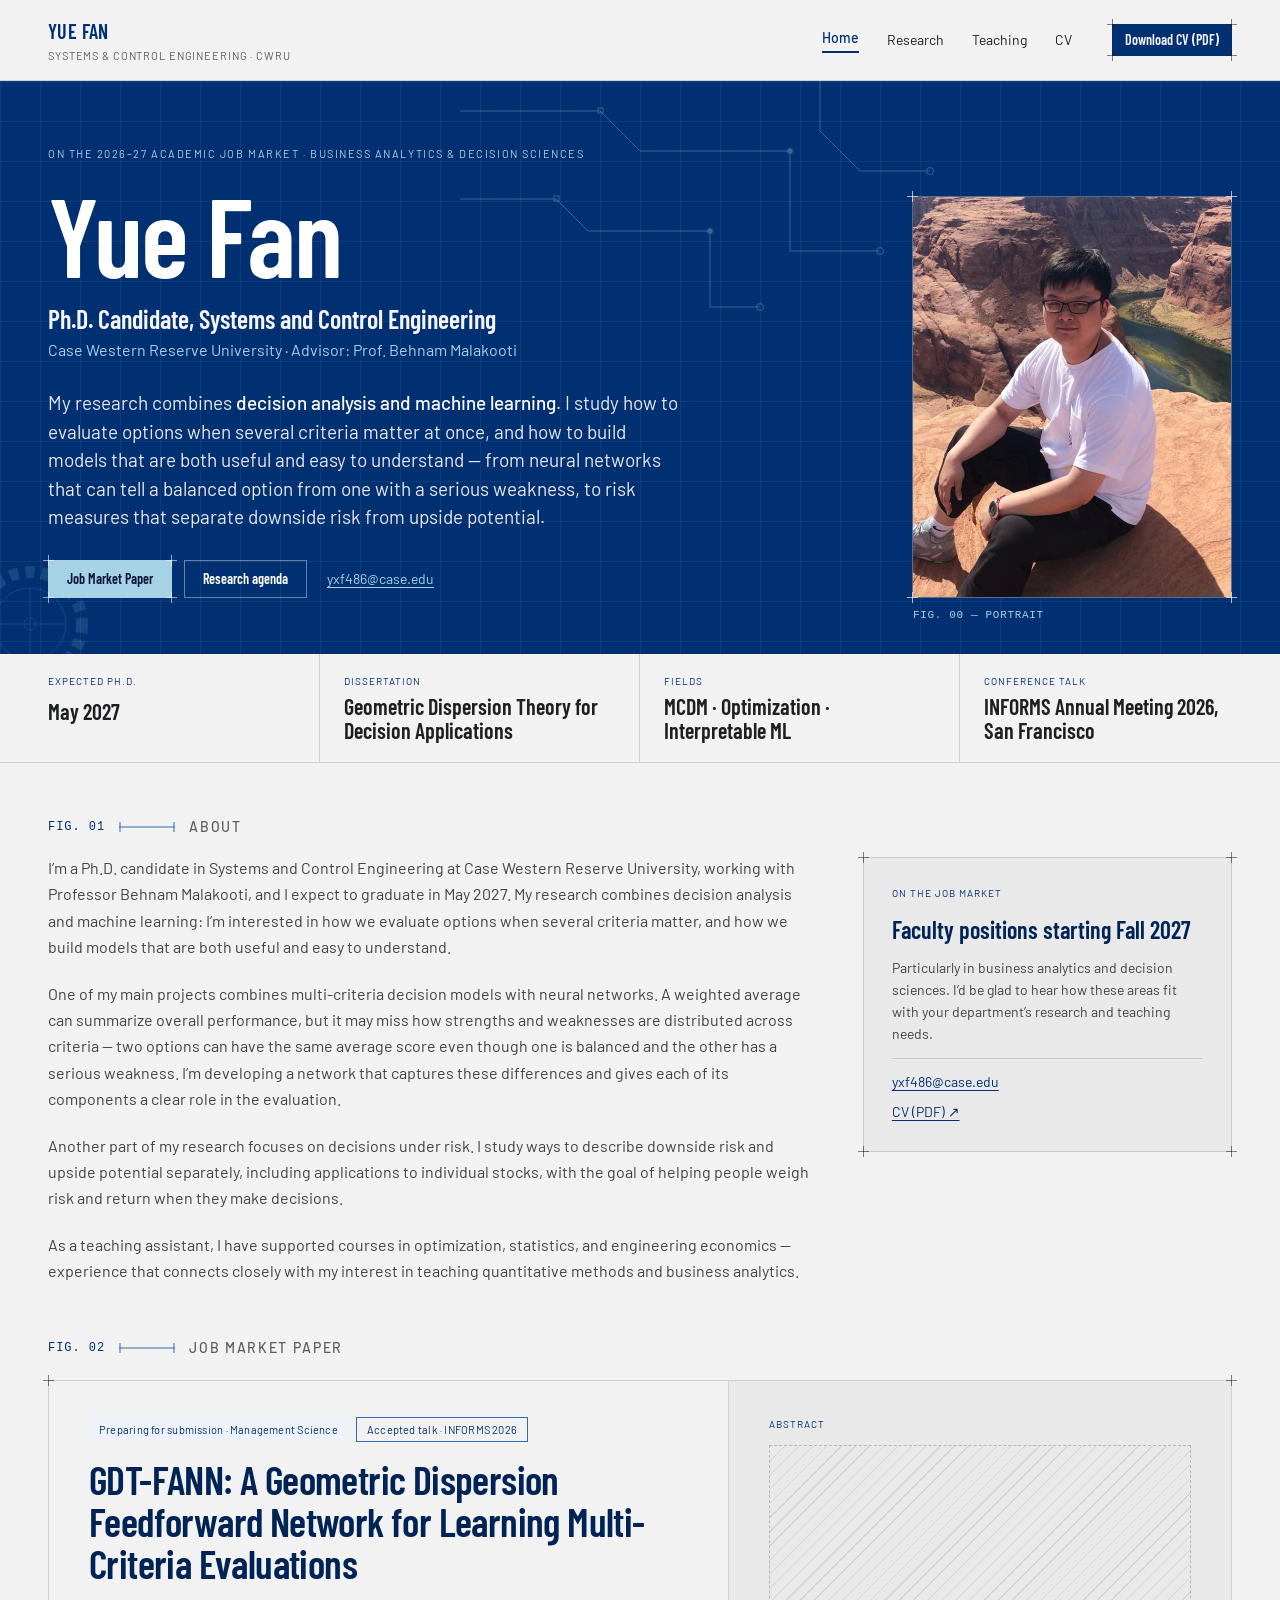
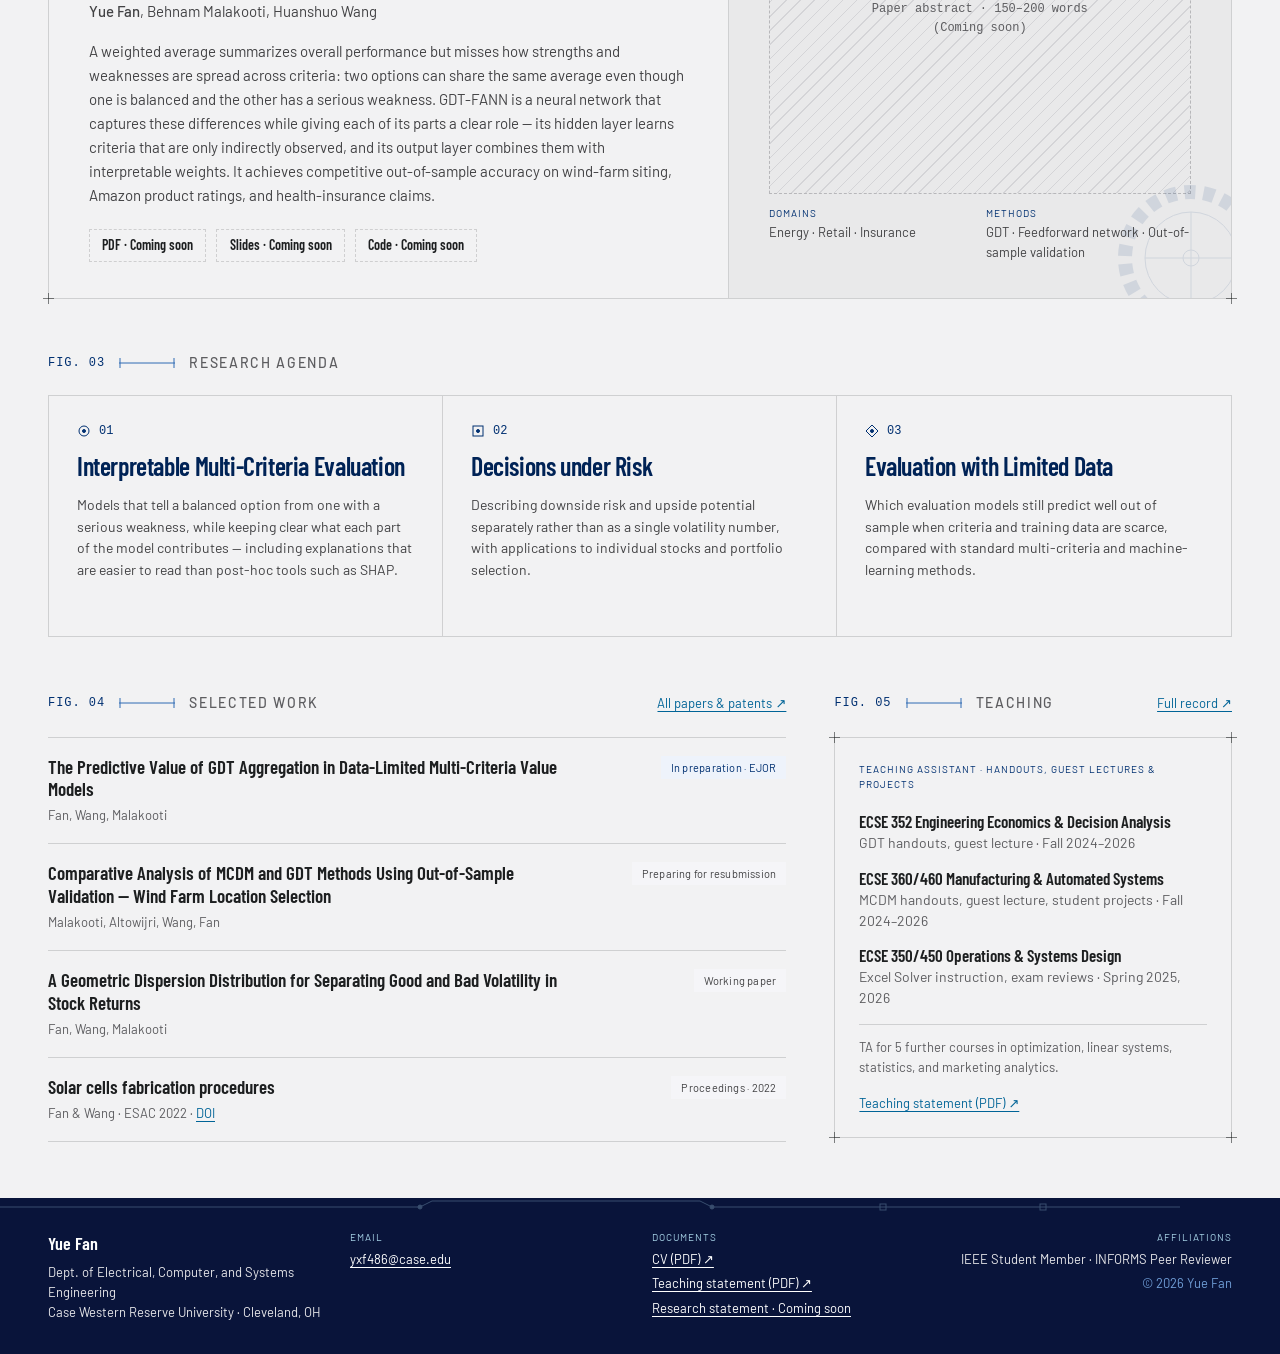
==== commit f6aa39fc: "Job market paper summary and research agenda: lead with the problems Co-Authored-By: Claude Opus 5.5" ====
--- a/index.html
+++ b/index.html
@@ -379,7 +379,7 @@
   </script>
 
   <script type="__bundler/template">
-"<!DOCTYPE html>\n<html><head>\n<meta charset=\"utf-8\">\n<meta name=\"viewport\" content=\"width=device-width, initial-scale=1\">\n<script src=\"8e4fa746-bc37-4291-9273-9fb681e285dd\"><\u002Fscript>\n<\u002Fhead>\n<body>\n<x-dc>\n<helmet><style>/* Industry — design-system tokens and component classes. This file is the source of truth for the system's look; retune it here and see readme.md. */\n/* vietnamese */\n@font-face {\n  font-family: 'Barlow';\n  font-style: normal;\n  font-weight: 400;\n  font-display: swap;\n  src: url(\"93197038-9ea9-412e-8e84-9f20b31b510d\") format('woff2');\n  unicode-range: U+0102-0103, U+0110-0111, U+0128-0129, U+0168-0169, U+01A0-01A1, U+01AF-01B0, U+0300-0301, U+0303-0304, U+0308-0309, U+0323, U+0329, U+1EA0-1EF9, U+20AB;\n}\n/* latin-ext */\n@font-face {\n  font-family: 'Barlow';\n  font-style: normal;\n  font-weight: 400;\n  font-display: swap;\n  src: url(\"5e184943-c42b-4e12-bcff-0031902cc429\") format('woff2');\n  unicode-range: U+0100-02BA, U+02BD-02C5, U+02C7-02CC, U+02CE-02D7, U+02DD-02FF, U+0304, U+0308, U+0329, U+1D00-1DBF, U+1E00-1E9F, U+1EF2-1EFF, U+2020, U+20A0-20AB, U+20AD-20C0, U+2113, U+2C60-2C7F, U+A720-A7FF;\n}\n/* latin */\n@font-face {\n  font-family: 'Barlow';\n  font-style: normal;\n  font-weight: 400;\n  font-display: swap;\n  src: url(\"db66a059-8dbc-4d23-9bd6-4be6ddbd049e\") format('woff2');\n  unicode-range: U+0000-00FF, U+0131, U+0152-0153, U+02BB-02BC, U+02C6, U+02DA, U+02DC, U+0304, U+0308, U+0329, U+2000-206F, U+20AC, U+2122, U+2191, U+2193, U+2212, U+2215, U+FEFF, U+FFFD;\n}\n/* vietnamese */\n@font-face {\n  font-family: 'Barlow';\n  font-style: normal;\n  font-weight: 500;\n  font-display: swap;\n  src: url(\"3c079dc9-2362-43a4-8c16-8e800b41564b\") format('woff2');\n  unicode-range: U+0102-0103, U+0110-0111, U+0128-0129, U+0168-0169, U+01A0-01A1, U+01AF-01B0, U+0300-0301, U+0303-0304, U+0308-0309, U+0323, U+0329, U+1EA0-1EF9, U+20AB;\n}\n/* latin-ext */\n@font-face {\n  font-family: 'Barlow';\n  font-style: normal;\n  font-weight: 500;\n  font-display: swap;\n  src: url(\"fd306685-a537-45ba-be40-f736df9ce0a1\") format('woff2');\n  unicode-range: U+0100-02BA, U+02BD-02C5, U+02C7-02CC, U+02CE-02D7, U+02DD-02FF, U+0304, U+0308, U+0329, U+1D00-1DBF, U+1E00-1E9F, U+1EF2-1EFF, U+2020, U+20A0-20AB, U+20AD-20C0, U+2113, U+2C60-2C7F, U+A720-A7FF;\n}\n/* latin */\n@font-face {\n  font-family: 'Barlow';\n  font-style: normal;\n  font-weight: 500;\n  font-display: swap;\n  src: url(\"8183de8d-d46e-4e46-9747-0f3aa4dea023\") format('woff2');\n  unicode-range: U+0000-00FF, U+0131, U+0152-0153, U+02BB-02BC, U+02C6, U+02DA, U+02DC, U+0304, U+0308, U+0329, U+2000-206F, U+20AC, U+2122, U+2191, U+2193, U+2212, U+2215, U+FEFF, U+FFFD;\n}\n/* vietnamese */\n@font-face {\n  font-family: 'Barlow';\n  font-style: normal;\n  font-weight: 700;\n  font-display: swap;\n  src: url(\"ef4231e6-9a61-4f0f-859f-3007326f500b\") format('woff2');\n  unicode-range: U+0102-0103, U+0110-0111, U+0128-0129, U+0168-0169, U+01A0-01A1, U+01AF-01B0, U+0300-0301, U+0303-0304, U+0308-0309, U+0323, U+0329, U+1EA0-1EF9, U+20AB;\n}\n/* latin-ext */\n@font-face {\n  font-family: 'Barlow';\n  font-style: normal;\n  font-weight: 700;\n  font-display: swap;\n  src: url(\"5abb45aa-be6f-4a5e-bdae-d25d2df1e05d\") format('woff2');\n  unicode-range: U+0100-02BA, U+02BD-02C5, U+02C7-02CC, U+02CE-02D7, U+02DD-02FF, U+0304, U+0308, U+0329, U+1D00-1DBF, U+1E00-1E9F, U+1EF2-1EFF, U+2020, U+20A0-20AB, U+20AD-20C0, U+2113, U+2C60-2C7F, U+A720-A7FF;\n}\n/* latin */\n@font-face {\n  font-family: 'Barlow';\n  font-style: normal;\n  font-weight: 700;\n  font-display: swap;\n  src: url(\"d76838b7-3857-437e-88ad-70b7b99eefc2\") format('woff2');\n  unicode-range: U+0000-00FF, U+0131, U+0152-0153, U+02BB-02BC, U+02C6, U+02DA, U+02DC, U+0304, U+0308, U+0329, U+2000-206F, U+20AC, U+2122, U+2191, U+2193, U+2212, U+2215, U+FEFF, U+FFFD;\n}\n/* vietnamese */\n@font-face {\n  font-family: 'Barlow Condensed';\n  font-style: normal;\n  font-weight: 400;\n  font-display: swap;\n  src: url(\"05fb777b-6c50-443a-acd6-9fe676aacc6f\") format('woff2');\n  unicode-range: U+0102-0103, U+0110-0111, U+0128-0129, U+0168-0169, U+01A0-01A1, U+01AF-01B0, U+0300-0301, U+0303-0304, U+0308-0309, U+0323, U+0329, U+1EA0-1EF9, U+20AB;\n}\n/* latin-ext */\n@font-face {\n  font-family: 'Barlow Condensed';\n  font-style: normal;\n  font-weight: 400;\n  font-display: swap;\n  src: url(\"5efc8cb1-412d-4b64-ad1c-320795ecdbd3\") format('woff2');\n  unicode-range: U+0100-02BA, U+02BD-02C5, U+02C7-02CC, U+02CE-02D7, U+02DD-02FF, U+0304, U+0308, U+0329, U+1D00-1DBF, U+1E00-1E9F, U+1EF2-1EFF, U+2020, U+20A0-20AB, U+20AD-20C0, U+2113, U+2C60-2C7F, U+A720-A7FF;\n}\n/* latin */\n@font-face {\n  font-family: 'Barlow Condensed';\n  font-style: normal;\n  font-weight: 400;\n  font-display: swap;\n  src: url(\"92471b84-ab03-4cec-a0fa-c81a17361826\") format('woff2');\n  unicode-range: U+0000-00FF, U+0131, U+0152-0153, U+02BB-02BC, U+02C6, U+02DA, U+02DC, U+0304, U+0308, U+0329, U+2000-206F, U+20AC, U+2122, U+2191, U+2193, U+2212, U+2215, U+FEFF, U+FFFD;\n}\n/* vietnamese */\n@font-face {\n  font-family: 'Barlow Condensed';\n  font-style: normal;\n  font-weight: 600;\n  font-display: swap;\n  src: url(\"c9428324-d1cc-440d-ad31-35342e4e9534\") format('woff2');\n  unicode-range: U+0102-0103, U+0110-0111, U+0128-0129, U+0168-0169, U+01A0-01A1, U+01AF-01B0, U+0300-0301, U+0303-0304, U+0308-0309, U+0323, U+0329, U+1EA0-1EF9, U+20AB;\n}\n/* latin-ext */\n@font-face {\n  font-family: 'Barlow Condensed';\n  font-style: normal;\n  font-weight: 600;\n  font-display: swap;\n  src: url(\"59698545-6907-4d6a-97d5-5bd5c1d0e11c\") format('woff2');\n  unicode-range: U+0100-02BA, U+02BD-02C5, U+02C7-02CC, U+02CE-02D7, U+02DD-02FF, U+0304, U+0308, U+0329, U+1D00-1DBF, U+1E00-1E9F, U+1EF2-1EFF, U+2020, U+20A0-20AB, U+20AD-20C0, U+2113, U+2C60-2C7F, U+A720-A7FF;\n}\n/* latin */\n@font-face {\n  font-family: 'Barlow Condensed';\n  font-style: normal;\n  font-weight: 600;\n  font-display: swap;\n  src: url(\"b5a77981-039d-4711-8355-a1765f830223\") format('woff2');\n  unicode-range: U+0000-00FF, U+0131, U+0152-0153, U+02BB-02BC, U+02C6, U+02DA, U+02DC, U+0304, U+0308, U+0329, U+2000-206F, U+20AC, U+2122, U+2191, U+2193, U+2212, U+2215, U+FEFF, U+FFFD;\n}\n\n\n:root {\n  --color-bg: #f2f2f3;\n  --color-surface: #e9e9ea;\n  --color-text: #1d1f20;\n  --color-accent: #5980a6;\n  --color-accent-2: #728fab;\n  --color-divider: color-mix(in srgb, #1d1f20 16%, transparent);\n\n  /* Tonal ramps — generated in OKLCH on one shared lightness scale, so the\n     same step of any role matches the others in visual value. */\n  --color-neutral-100: #f5f5f8;\n  --color-neutral-200: #e7e7ea;\n  --color-neutral-300: #d4d4d7;\n  --color-neutral-400: #b7b7ba;\n  --color-neutral-500: #98989b;\n  --color-neutral-600: #7a7a7d;\n  --color-neutral-700: #5d5d60;\n  --color-neutral-800: #424244;\n  --color-neutral-900: #2b2b2d;\n\n  --color-accent-100: #eef6ff;\n  --color-accent-200: #d6ebff;\n  --color-accent-300: #b5d9fd;\n  --color-accent-400: #94bce3;\n  --color-accent-500: #749dc4;\n  --color-accent-600: #597ea3;\n  --color-accent-700: #416180;\n  --color-accent-800: #2c455d;\n  --color-accent-900: #1d2d3d;\n\n  --color-accent-2-100: #eef6ff;\n  --color-accent-2-200: #d6ebff;\n  --color-accent-2-300: #bdd8f2;\n  --color-accent-2-400: #9ebbd8;\n  --color-accent-2-500: #7e9cb8;\n  --color-accent-2-600: #627d98;\n  --color-accent-2-700: #486077;\n  --color-accent-2-800: #314457;\n  --color-accent-2-900: #1f2d3a;\n\n  --font-heading: \"Barlow Condensed\", system-ui, sans-serif;\n  --font-heading-weight: 600;\n  --font-body: \"Barlow\", system-ui, sans-serif;\n\n  --space-1: 3.4px;\n  --space-2: 6.8px;\n  --space-3: 10.2px;\n  --space-4: 13.6px;\n  --space-6: 20.4px;\n  --space-8: 27.2px;\n\n  --radius-sm: 2px;\n  --radius-md: 4px;\n  --radius-lg: 7px;\n\n  /* Elevation — derived from the ground: soft ink-tinted shadows on a\n     light theme, a hairline edge + ambient darkness on a dark one. */\n  --shadow-sm: 0 1px 2px color-mix(in srgb, #2b2b2d 14%, transparent);\n  --shadow-md: 0 3px 10px color-mix(in srgb, #2b2b2d 16%, transparent);\n  --shadow-lg: 0 12px 32px color-mix(in srgb, #2b2b2d 22%, transparent);\n}\n\nbody {\n  background: var(--color-bg);\n  color: var(--color-text);\n  font-family: var(--font-body);\n}\nh1, h2, h3, h4 { font-family: var(--font-heading); font-weight: var(--font-heading-weight); }\n\n.blueprint {\n  position: relative;\n  border: 1px solid var(--color-divider);\n  border-radius: 0;\n}\n/* The overlay image treatments (halftone, duotone) clip their overlay\n   (overflow:hidden); a blueprint wrapper draws its registration marks\n   outside the box, so when both classes share a wrapper the frame must\n   win. */\n.blueprint.halftone, .blueprint.plate, .blueprint.duotone { overflow: visible; }\n.blueprint > .corner {\n  position: absolute; width: 11px; height: 11px;\n  color: color-mix(in srgb, var(--color-text) 55%, transparent);\n}\n.blueprint > .corner::before, .blueprint > .corner::after {\n  content: \"\"; position: absolute; background: currentColor;\n}\n.blueprint > .corner::before { left: 5px; top: 0; width: 1px; height: 100%; }\n.blueprint > .corner::after  { top: 5px; left: 0; width: 100%; height: 1px; }\n.blueprint > .corner.tl { top: -6px; left: -6px; }\n.blueprint > .corner.tr { top: -6px; right: -6px; }\n.blueprint > .corner.bl { bottom: -6px; left: -6px; }\n.blueprint > .corner.br { bottom: -6px; right: -6px; }\n\n.duotone{position:relative;overflow:hidden}\n.duotone::after{content:\"\";position:absolute;inset:0;pointer-events:none;\n  background:var(--color-accent);mix-blend-mode:color}\n\n/* ══════════════════════════════════════════════════════════════════════════\n   Components — built with the tokens above. Plain CSS\n   on plain HTML: no JavaScript, no build step. Each class is documented in\n   readme.md and demonstrated in foundations/ and components/.\n   ══════════════════════════════════════════════════════════════════════ */\n\n*, *::before, *::after { box-sizing: border-box; }\nbody { margin: 0; font-size: 15px; line-height: 1.55; font-weight: 400; }\nh1, h2, h3, h4, h5, h6 {\n  font-family: var(--font-heading); font-weight: var(--font-heading-weight);\n  line-height: 1.12; letter-spacing: -0.015em; margin: 0 0 var(--space-2);\n}\nh1 { font-size: 42px; }\nh2 { font-size: 32px; }\nh3 { font-size: 25px; }\nh4 { font-size: 20px; }\nh5 { font-size: 16px; }\nh6 { font-size: 13px; }\nh6 { letter-spacing: 0.08em; text-transform: uppercase; }\np { margin: 0 0 var(--space-3); }\na { color: var(--color-accent); text-underline-offset: 3px; }\nimg { display: block; max-width: 100%; }\nfigure { margin: 0; }\nfigcaption {\n  font-size: 11px; margin-top: var(--space-1);\n  color: color-mix(in srgb, var(--color-text) 55%, transparent);\n}\n.text-muted { color: color-mix(in srgb, var(--color-text) 55%, transparent); }\n:focus { outline: none; }\n:focus-visible { outline: 2px solid var(--color-accent); outline-offset: 2px; }\n::selection { background: color-mix(in srgb, var(--color-accent) 30%, transparent); }\n\n/* — rules — */\n.hr {\n  height: 1px; border: 0; margin: var(--space-4) 0;\n  background: var(--color-divider);\n}\n\n/* — buttons — */\n.btn {\n  display: inline-flex; align-items: center; justify-content: center; gap: 6px;\n  cursor: pointer; text-decoration: none;\n  font-family: var(--font-heading); font-weight: var(--font-heading-weight);\n  font-size: 14px; line-height: 1.2; color: var(--color-text); /* matches the .input's 14px —\n     the pair sits side by side in sign-up rows */\n  background: transparent; border: 1px solid transparent;\n  padding: var(--space-2) calc(var(--space-3) * 1.2);\n  border-radius: var(--radius-md);\n}\n.btn svg { display: block; }\n.btn:disabled { opacity: 0.45; cursor: not-allowed; }\n.btn-primary { background: var(--color-accent); color: var(--color-bg); }\n.btn-primary:hover { background: var(--color-accent-600); }\n.btn-primary:active { background: var(--color-accent-700); }\n.btn-secondary { border-color: var(--color-divider); }\n.btn-secondary:hover { background: color-mix(in srgb, var(--color-text) 7%, transparent); }\n.btn-secondary:active { background: color-mix(in srgb, var(--color-text) 14%, transparent); }\n.btn-ghost { color: var(--color-accent); padding-inline: var(--space-1); }\n.btn-ghost:hover { background: color-mix(in srgb, var(--color-accent) 10%, transparent); }\n.btn-ghost:active { background: color-mix(in srgb, var(--color-accent) 18%, transparent); }\n.btn-icon { width: 36px; height: 36px; padding: 0; }\n.btn-block { width: 100%; margin-top: var(--space-2); }\n\n/* — forms — */\n.field > label {\n  display: block; font-size: 12px; margin-bottom: 5px;\n  color: color-mix(in srgb, var(--color-text) 70%, transparent);\n}\n.input {\n  width: 100%; min-height: 36px; padding: 6px 10px; font: inherit;\n  font-size: 14px; color: var(--color-text); caret-color: var(--color-accent);\n  background: var(--color-surface);\n  border: 1px solid var(--color-divider); border-radius: var(--radius-md);\n}\n.input:hover { border-color: color-mix(in srgb, var(--color-text) 45%, transparent); }\n.input:focus-visible { border-color: var(--color-accent); outline-offset: 0; }\ntextarea.input { min-height: 90px; resize: vertical; }\n.radio { display: inline-flex; align-items: center; gap: 8px; cursor: pointer; font-size: 14px; }\n.radio input, .seg-opt input {\n  position: absolute; opacity: 0; width: 0; height: 0; pointer-events: none;\n}\n.radio .dot {\n  width: 16px; height: 16px; flex: none; border-radius: 50%;\n  border: 1.5px solid var(--color-divider);\n}\n.radio:hover .dot { border-color: var(--color-accent); }\n.radio input:checked + .dot {\n  border-color: var(--color-accent); background: var(--color-accent);\n  box-shadow: inset 0 0 0 4px var(--color-bg);\n}\n.radio input:focus-visible + .dot { outline: 2px solid var(--color-accent); outline-offset: 2px; }\n.seg {\n  display: inline-flex; overflow: hidden;\n  border: 1px solid var(--color-divider); border-radius: var(--radius-md);\n}\n.seg-opt {\n  display: inline-flex; align-items: center; gap: 6px;\n  padding: 7px 12px; font-size: 13px; cursor: pointer;\n}\n.seg-opt + .seg-opt { border-left: 1px solid var(--color-divider); }\n.seg-opt:has(input:checked) { background: var(--color-accent); color: var(--color-bg); }\n.seg-opt:not(:has(input:checked)):hover { background: color-mix(in srgb, var(--color-text) 7%, transparent); }\n.seg-opt:has(input:focus-visible) { outline: 2px solid var(--color-accent); outline-offset: -2px; }\n\n/* — cards — */\n.card {\n  display: flex; flex-direction: column; gap: var(--space-2);\n  padding: var(--space-3); border-radius: var(--radius-md); background: var(--color-surface);\n}\n.card-kicker { font-size: 10px; letter-spacing: 0.1em; text-transform: uppercase; color: var(--color-accent); }\n.card-title {\n  font-family: var(--font-heading); font-weight: var(--font-heading-weight);\n  font-size: 17px; line-height: 1.2;\n}\n.card-body { margin: 0; font-size: 13px; opacity: 0.8; flex: 1; }\n.card-meta {\n  display: flex; align-items: center; gap: 6px; font-size: 11px;\n  color: color-mix(in srgb, var(--color-text) 50%, transparent);\n}\n.elev-sm { box-shadow: var(--shadow-sm); }\n.elev-md { box-shadow: var(--shadow-md); }\n.elev-lg { box-shadow: var(--shadow-lg); }\n\n/* — tags — */\n.tag {\n  display: inline-flex; align-items: center; font-size: 11px;\n  letter-spacing: 0.02em; padding: 3px 10px;\n  border-radius: calc(var(--radius-md) * 0.75);\n}\n.tag-accent { background: var(--color-accent-100); color: var(--color-accent-800); }\n.tag-accent-2 { background: var(--color-accent-2-100); color: var(--color-accent-2-800); }\n.tag-neutral { background: var(--color-neutral-100); color: var(--color-neutral-800); }\n.tag-outline { border: 1px solid var(--color-accent); color: var(--color-accent); }\n\n/* — navigation — */\n.nav {\n  display: flex; align-items: center; gap: var(--space-4);\n  padding: var(--space-3) var(--space-4);\n  border-bottom: none;\n}\n.nav-brand {\n  font-family: var(--font-heading); font-weight: var(--font-heading-weight);\n  font-size: 18px; margin-right: auto;\n}\n.nav a { color: inherit; text-decoration: none; font-size: 14px; }\n.nav a:hover, .nav a[aria-current='page'] { color: var(--color-accent); }\n\n/* — tables — */\n.table { width: 100%; border-collapse: collapse; font-size: 14px; }\n.table th {\n  text-align: left; font-size: 11px; letter-spacing: 0.08em; text-transform: uppercase;\n  color: color-mix(in srgb, var(--color-text) 60%, transparent);\n  padding: var(--space-2); border-bottom: 1px solid var(--color-divider);\n}\n.table td {\n  padding: var(--space-2);\n  border-bottom: 1px solid color-mix(in srgb, var(--color-text) 8%, transparent);\n}\n.table tbody tr:hover { background: color-mix(in srgb, var(--color-text) 4%, transparent); }\n\n/* — dialog — */\n.dialog-backdrop {\n  position: fixed; inset: 0; display: grid; place-items: center;\n  padding: var(--space-4);\n  background: color-mix(in srgb, var(--color-neutral-900) 50%, transparent);\n}\n.dialog {\n  width: min(440px, 100%); display: flex; flex-direction: column; gap: var(--space-3);\n  padding: var(--space-4); border-radius: var(--radius-lg);\n  background: var(--color-surface); box-shadow: var(--shadow-lg);\n}\n.dialog-title {\n  font-family: var(--font-heading); font-weight: var(--font-heading-weight);\n  font-size: 20px;\n}\n.dialog-body { font-size: 14px; opacity: 0.85; }\n.dialog-actions { display: flex; justify-content: flex-end; gap: var(--space-2); margin-top: var(--space-2); }\n\n/* — blueprint frame: components are wireframe objects (see .blueprint\n     and .corner above) — square, transparent, hairline-bordered — */\n.card, .btn, .input, .tag, .seg, .dialog { border-radius: 0; }\n.card, .dialog { background: transparent; border: 1px solid var(--color-divider); }\n.btn { border: 1px solid var(--color-divider); }\n.btn-primary { border-color: var(--color-accent); }\n.btn-ghost { border-color: transparent; }\n\n<\u002Fstyle><style>/* Industry tokens re-tuned to the CWRU brand palette (case.edu/brand):\n   CWRU Blue #003071 (primary), Dark Blue #09143A, True Blue #007AB8, Light Blue #A6D2E6.\n   Scoped so it can sit beside the stock theme on one canvas. */\n.theme-cwru {\n  --color-accent: #003071;\n  --color-accent-2: #007ab8;\n  --color-accent-100: #eef3fb;\n  --color-accent-200: #d9e5f6;\n  --color-accent-300: #a6d2e6;\n  --color-accent-400: #6f9dd6;\n  --color-accent-500: #2f6bb3;\n  --color-accent-600: #1a4f95;\n  --color-accent-700: #003071;\n  --color-accent-800: #002356;\n  --color-accent-900: #09143a;\n  --color-accent-2-100: #eaf5fb;\n  --color-accent-2-200: #cfe8f4;\n  --color-accent-2-300: #a6d2e6;\n  --color-accent-2-400: #5fa9d0;\n  --color-accent-2-500: #007ab8;\n  --color-accent-2-600: #006497;\n  --color-accent-2-700: #004d75;\n  --color-accent-2-800: #003654;\n  --color-accent-2-900: #09143a;\n}\n.theme-cwru .tag-accent { background: var(--color-accent-100); color: var(--color-accent-700); }\n.theme-cwru .tag-outline { border-color: var(--color-accent-500); color: var(--color-accent-700); }\n<\u002Fstyle><style>body{margin:0;background:var(--color-bg);font-family:var(--font-body)}a{color:var(--color-accent-700)}a:hover{color:var(--color-accent-900)}<\u002Fstyle><title>Yue Fan | Ph.D. Candidate, Systems and Control Engineering, CWRU<\u002Ftitle><meta name=\"description\" content=\"Yue Fan, Ph.D. Candidate in Systems and Control Engineering at Case Western Reserve University. Interpretable decision models: Geometric Dispersion Theory, MCDM, neural-network–GDT methods.\"><\u002Fhelmet>\n<a id=\"top\"><\u002Fa>\n<div class=\"theme-cwru\" style=\"min-height:100vh;display:flex;flex-direction:column;color:var(--color-text)\" data-screen-label=\"Home\">\n  <nav style=\"display:flex;align-items:center;gap:28px;padding:16px 48px;border-bottom:1px solid var(--color-divider);position:relative\">\n    <div style=\"display:flex;flex-direction:column;margin-right:auto\"><span style=\"font-family:var(--font-heading);font-weight:600;font-size:20px;letter-spacing:.02em;color:var(--color-accent-700)\">YUE FAN<\u002Fspan><span style=\"font-size:11px;letter-spacing:.08em;text-transform:uppercase;color:var(--color-neutral-700)\">Systems &amp; Control Engineering · CWRU<\u002Fspan><\u002Fdiv>\n    <a href=\"#top\" aria-current=\"page\" style=\"font-size:14px;text-decoration:none;color:var(--color-accent-700);font-weight:500;border-bottom:2px solid var(--color-accent-700);padding-bottom:2px\">Home<\u002Fa>\n    <a href=\"research.html\" style=\"font-size:14px;text-decoration:none;color:var(--color-text)\">Research<\u002Fa>\n    <a href=\"teaching.html\" style=\"font-size:14px;text-decoration:none;color:var(--color-text)\">Teaching<\u002Fa>\n    <a href=\"#top\" style=\"font-size:14px;text-decoration:none;color:var(--color-text)\">CV<\u002Fa>\n    <a href=\"assets/Yue_Fan_Academic_CV.pdf\" target=\"_blank\" rel=\"noopener\" class=\"btn btn-primary blueprint\" style=\"margin-left:12px;text-decoration:none\"><i class=\"corner tl\"><\u002Fi><i class=\"corner tr\"><\u002Fi><i class=\"corner bl\"><\u002Fi><i class=\"corner br\"><\u002Fi>Download CV (PDF)<\u002Fa>\n  <\u002Fnav>\n\n  <header style=\"position:relative;overflow:hidden;background-color:var(--color-accent-700);background-image:linear-gradient(rgba(166,210,230,.07) 1px,transparent 1px),linear-gradient(90deg,rgba(166,210,230,.07) 1px,transparent 1px);background-size:40px 40px;color:var(--color-neutral-100);padding:64px 48px 56px;display:grid;grid-template-columns:minmax(0,1fr) 320px;gap:64px;align-items:end\">\n    <svg aria-hidden=\"true\" width=\"520\" height=\"260\" sc-camel-view-box=\"0 0 520 260\" fill=\"none\" stroke=\"currentColor\" stroke-width=\"1\" style=\"position:absolute;right:300px;top:-10px;color:var(--color-accent-300);opacity:.32;pointer-events:none\"><path d=\"M0 40 H140 L180 80 H330 V180 H420\"><\u002Fpath><path d=\"M0 128 H96 L128 160 H250 V236 H300\"><\u002Fpath><path d=\"M360 0 V60 L400 100 H470\"><\u002Fpath><circle cx=\"420\" cy=\"180\" r=\"3.5\"><\u002Fcircle><circle cx=\"300\" cy=\"236\" r=\"3.5\"><\u002Fcircle><circle cx=\"470\" cy=\"100\" r=\"3.5\"><\u002Fcircle><rect x=\"138\" y=\"37\" width=\"5\" height=\"5\"><\u002Frect><rect x=\"94\" y=\"125\" width=\"5\" height=\"5\"><\u002Frect><circle cx=\"330\" cy=\"80\" r=\"2.5\" fill=\"currentColor\"><\u002Fcircle><circle cx=\"250\" cy=\"160\" r=\"2.5\" fill=\"currentColor\"><\u002Fcircle><circle cx=\"360\" cy=\"0\" r=\"2.5\" fill=\"currentColor\"><\u002Fcircle><\u002Fsvg>\n    <svg aria-hidden=\"true\" width=\"140\" height=\"140\" sc-camel-view-box=\"0 0 140 140\" fill=\"none\" stroke=\"currentColor\" style=\"position:absolute;left:-40px;bottom:-40px;color:var(--color-accent-300);opacity:.14;pointer-events:none\"><circle cx=\"70\" cy=\"70\" r=\"52\" stroke-width=\"12\" stroke-dasharray=\"9 7\"><\u002Fcircle><circle cx=\"70\" cy=\"70\" r=\"36\" stroke-width=\"1\"><\u002Fcircle><circle cx=\"70\" cy=\"70\" r=\"6\" stroke-width=\"1\"><\u002Fcircle><path d=\"M70 34 V106 M34 70 H106\" stroke-width=\"1\"><\u002Fpath><\u002Fsvg>\n    <div style=\"display:flex;flex-direction:column;gap:18px;position:relative\">\n      <span style=\"font-size:11px;letter-spacing:.14em;text-transform:uppercase;color:var(--color-accent-300)\">On the 2026–27 academic job market · Business analytics &amp; decision sciences<\u002Fspan>\n      <h1 style=\"font-size:112px;line-height:.95;letter-spacing:-.02em;margin:0;color:#fff\">Yue Fan<\u002Fh1>\n      <div style=\"display:flex;flex-direction:column;gap:4px\"><span style=\"font-family:var(--font-heading);font-weight:600;font-size:26px;line-height:1.15\">Ph.D. Candidate, Systems and Control Engineering<\u002Fspan><span style=\"font-size:16px;color:var(--color-accent-300)\">Case Western Reserve University · Advisor: Prof. Behnam Malakooti<\u002Fspan><\u002Fdiv>\n      <p style=\"font-size:19px;line-height:1.5;max-width:640px;margin:8px 0 0;color:var(--color-neutral-200);text-wrap:pretty\">My research combines <strong style=\"color:#fff;font-weight:500\">decision analysis and machine learning<\u002Fstrong>. I study how to evaluate options when several criteria matter at once, and how to build models that are both useful and easy to understand — from neural networks that can tell a balanced option from one with a serious weakness, to risk measures that separate downside risk from upside potential.<\u002Fp>\n      <div style=\"display:flex;gap:12px;margin-top:10px\">\n        <a href=\"research.html#jmp\" class=\"btn blueprint\" style=\"background:var(--color-accent-300);color:var(--color-accent-900);border-color:var(--color-accent-300);text-decoration:none;padding:10px 18px\"><i class=\"corner tl\" style=\"color:rgba(245,245,248,.6)\"><\u002Fi><i class=\"corner tr\" style=\"color:rgba(245,245,248,.6)\"><\u002Fi><i class=\"corner bl\" style=\"color:rgba(245,245,248,.6)\"><\u002Fi><i class=\"corner br\" style=\"color:rgba(245,245,248,.6)\"><\u002Fi>Job Market Paper<\u002Fa>\n        <a href=\"#research\" class=\"btn\" style=\"color:#fff;border-color:rgba(255,255,255,.4);text-decoration:none;padding:10px 18px\">Research agenda<\u002Fa>\n        <a href=\"mailto:yxf486@case.edu\" style=\"align-self:center;margin-left:8px;font-size:14px;color:var(--color-accent-300)\">yxf486@case.edu<\u002Fa>\n      <\u002Fdiv>\n    <\u002Fdiv>\n    <figure class=\"blueprint\" style=\"margin:0;border-color:rgba(245,245,248,.35);background:var(--color-accent-800)\">\n      <i class=\"corner tl\" style=\"color:rgba(245,245,248,.7)\"><\u002Fi><i class=\"corner tr\" style=\"color:rgba(245,245,248,.7)\"><\u002Fi><i class=\"corner bl\" style=\"color:rgba(245,245,248,.7)\"><\u002Fi><i class=\"corner br\" style=\"color:rgba(245,245,248,.7)\"><\u002Fi>\n      <img src=\"assets/yue-fan-portrait.jpg\" alt=\"Portrait of Yue Fan\" width=\"320\" height=\"400\" style=\"display:block;width:100%;height:400px;object-fit:cover\">\n      <figcaption style=\"position:absolute;left:0;right:0;bottom:-24px;font:11px ui-monospace,Menlo,monospace;color:var(--color-accent-300);letter-spacing:.06em\">FIG. 00 — PORTRAIT<\u002Ffigcaption>\n    <\u002Ffigure>\n  <\u002Fheader>\n\n  <div style=\"display:grid;grid-template-columns:repeat(4,minmax(0,1fr));border-bottom:1px solid var(--color-divider)\">\n    <div style=\"padding:20px 48px 20px 48px;border-right:1px solid var(--color-divider);display:flex;flex-direction:column;gap:4px\"><span style=\"font-size:10px;letter-spacing:.1em;text-transform:uppercase;color:var(--color-accent-700)\">Expected Ph.D.<\u002Fspan><span style=\"font-family:var(--font-heading);font-weight:600;font-size:22px\">May 2027<\u002Fspan><\u002Fdiv>\n    <div style=\"padding:20px 24px;border-right:1px solid var(--color-divider);display:flex;flex-direction:column;gap:4px\"><span style=\"font-size:10px;letter-spacing:.1em;text-transform:uppercase;color:var(--color-accent-700)\">Dissertation<\u002Fspan><span style=\"font-family:var(--font-heading);font-weight:600;font-size:22px;line-height:1.1\">Geometric Dispersion Theory for Decision Applications<\u002Fspan><\u002Fdiv>\n    <div style=\"padding:20px 24px;border-right:1px solid var(--color-divider);display:flex;flex-direction:column;gap:4px\"><span style=\"font-size:10px;letter-spacing:.1em;text-transform:uppercase;color:var(--color-accent-700)\">Fields<\u002Fspan><span style=\"font-family:var(--font-heading);font-weight:600;font-size:22px;line-height:1.1\">MCDM · Optimization · Interpretable ML<\u002Fspan><\u002Fdiv>\n    <div style=\"padding:20px 48px 20px 24px;display:flex;flex-direction:column;gap:4px\"><span style=\"font-size:10px;letter-spacing:.1em;text-transform:uppercase;color:var(--color-accent-700)\">Conference talk<\u002Fspan><span style=\"font-family:var(--font-heading);font-weight:600;font-size:22px;line-height:1.1\">INFORMS Annual Meeting 2026, San Francisco<\u002Fspan><\u002Fdiv>\n  <\u002Fdiv>\n\n  <section id=\"about\" style=\"padding:56px 48px 0;display:grid;grid-template-columns:minmax(0,1.35fr) minmax(0,.65fr);gap:48px;align-items:start\">\n    <div style=\"display:flex;flex-direction:column;gap:20px\">\n      <div style=\"display:flex;align-items:center;gap:14px\"><span style=\"font:12px ui-monospace,Menlo,monospace;color:var(--color-accent-700);letter-spacing:.08em\">FIG. 01<\u002Fspan><svg aria-hidden=\"true\" width=\"56\" height=\"10\" sc-camel-view-box=\"0 0 56 10\" stroke=\"currentColor\" stroke-width=\"1\" style=\"color:var(--color-accent-500)\"><path d=\"M0 5 H56 M1 0 V10 M55 0 V10\"><\u002Fpath><\u002Fsvg><h2 style=\"margin:0;font-size:14px;letter-spacing:.12em;text-transform:uppercase;font-family:var(--font-body);font-weight:500;color:var(--color-neutral-700)\">About<\u002Fh2><\u002Fdiv>\n      <p style=\"margin:0;font-size:16px;line-height:1.65;color:var(--color-neutral-800);text-wrap:pretty\">I’m a Ph.D. candidate in Systems and Control Engineering at Case Western Reserve University, working with Professor Behnam Malakooti, and I expect to graduate in May 2027. My research combines decision analysis and machine learning: I’m interested in how we evaluate options when several criteria matter, and how we build models that are both useful and easy to understand.<\u002Fp>\n      <p style=\"margin:0;font-size:16px;line-height:1.65;color:var(--color-neutral-800);text-wrap:pretty\">One of my main projects combines multi-criteria decision models with neural networks. A weighted average can summarize overall performance, but it may miss how strengths and weaknesses are distributed across criteria — two options can have the same average score even though one is balanced and the other has a serious weakness. I’m developing a network that captures these differences and gives each of its components a clear role in the evaluation.<\u002Fp>\n      <p style=\"margin:0;font-size:16px;line-height:1.65;color:var(--color-neutral-800);text-wrap:pretty\">Another part of my research focuses on decisions under risk. I study ways to describe downside risk and upside potential separately, including applications to individual stocks, with the goal of helping people weigh risk and return when they make decisions.<\u002Fp>\n      <p style=\"margin:0;font-size:16px;line-height:1.65;color:var(--color-neutral-800);text-wrap:pretty\">As a teaching assistant, I have supported courses in optimization, statistics, and engineering economics — experience that connects closely with my interest in teaching quantitative methods and business analytics.<\u002Fp>\n    <\u002Fdiv>\n    <aside class=\"blueprint\" style=\"margin-top:38px;padding:28px;display:flex;flex-direction:column;gap:14px;background:var(--color-surface)\">\n      <i class=\"corner tl\"><\u002Fi><i class=\"corner tr\"><\u002Fi><i class=\"corner bl\"><\u002Fi><i class=\"corner br\"><\u002Fi>\n      <span style=\"font-size:10px;letter-spacing:.1em;text-transform:uppercase;color:var(--color-accent-700)\">On the job market<\u002Fspan>\n      <span style=\"font-family:var(--font-heading);font-weight:600;font-size:24px;line-height:1.15;color:var(--color-accent-800)\">Faculty positions starting Fall 2027<\u002Fspan>\n      <span style=\"font-size:14px;line-height:1.55;color:var(--color-neutral-800)\">Particularly in business analytics and decision sciences. I’d be glad to hear how these areas fit with your department’s research and teaching needs.<\u002Fspan>\n      <div style=\"display:flex;flex-direction:column;gap:8px;padding-top:12px;border-top:1px solid var(--color-divider);font-size:14px\"><a href=\"mailto:yxf486@case.edu\">yxf486@case.edu<\u002Fa><a href=\"assets/Yue_Fan_Academic_CV.pdf\" target=\"_blank\" rel=\"noopener\">CV (PDF) ↗<\u002Fa><\u002Fdiv>\n    <\u002Faside>\n  <\u002Fsection>\n  <section style=\"padding:56px 48px;display:flex;flex-direction:column;gap:24px\">\n    <div style=\"display:flex;align-items:center;gap:14px\"><span style=\"font:12px ui-monospace,Menlo,monospace;color:var(--color-accent-700);letter-spacing:.08em\">FIG. 02<\u002Fspan><svg aria-hidden=\"true\" width=\"56\" height=\"10\" sc-camel-view-box=\"0 0 56 10\" stroke=\"currentColor\" stroke-width=\"1\" style=\"color:var(--color-accent-500)\"><path d=\"M0 5 H56 M1 0 V10 M55 0 V10\"><\u002Fpath><\u002Fsvg><h2 style=\"margin:0;font-size:14px;letter-spacing:.12em;text-transform:uppercase;font-family:var(--font-body);font-weight:500;color:var(--color-neutral-700)\">Job Market Paper<\u002Fh2><\u002Fdiv>\n    <article class=\"blueprint\" style=\"display:grid;grid-template-columns:minmax(0,1.15fr) minmax(0,.85fr)\">\n      <i class=\"corner tl\"><\u002Fi><i class=\"corner tr\"><\u002Fi><i class=\"corner bl\"><\u002Fi><i class=\"corner br\"><\u002Fi>\n      <div style=\"padding:36px 40px;display:flex;flex-direction:column;gap:16px;border-right:1px solid var(--color-divider)\">\n        <div style=\"display:flex;gap:8px;flex-wrap:wrap\"><span class=\"tag tag-accent\">Preparing for submission · Management Science<\u002Fspan><span class=\"tag tag-outline\">Accepted talk · INFORMS 2026<\u002Fspan><\u002Fdiv>\n        <h3 style=\"font-size:40px;line-height:1.05;margin:0;text-wrap:pretty;color:var(--color-accent-800)\">GDT-FANN: A Geometric Dispersion Feedforward Network for Learning Multi-Criteria Evaluations<\u002Fh3>\n        <p style=\"margin:0;font-size:15px;color:var(--color-neutral-800)\"><strong style=\"font-weight:500\">Yue Fan<\u002Fstrong>, Behnam Malakooti, Huanshuo Wang<\u002Fp>\n        <p style=\"margin:0;font-size:15px;line-height:1.6;color:var(--color-neutral-800);text-wrap:pretty\">GDT-FANN is a feedforward network that learns indirectly observed criteria in its hidden layer and aggregates them through a Geometric Dispersion Theory (GDT) readout, retaining interpretable criterion weights while achieving competitive out-of-sample accuracy. Validated on wind-farm siting, Amazon product ratings, and health-insurance claims.<\u002Fp>\n        <div style=\"display:flex;gap:10px;margin-top:6px\">\n          <a href=\"#top\" class=\"btn btn-secondary\" style=\"text-decoration:none;border-style:dashed\">PDF · Coming soon<\u002Fa>\n          <a href=\"#top\" class=\"btn btn-secondary\" style=\"text-decoration:none;border-style:dashed\">Slides · Coming soon<\u002Fa>\n          <a href=\"#top\" class=\"btn btn-secondary\" style=\"text-decoration:none;border-style:dashed\">Code · Coming soon<\u002Fa>\n        <\u002Fdiv>\n      <\u002Fdiv>\n      <div style=\"position:relative;overflow:hidden;padding:36px 40px;display:flex;flex-direction:column;gap:12px;background:var(--color-surface)\">\n        <svg aria-hidden=\"true\" width=\"180\" height=\"180\" sc-camel-view-box=\"0 0 180 180\" fill=\"none\" stroke=\"currentColor\" style=\"position:absolute;right:-50px;bottom:-50px;color:var(--color-accent-700);opacity:.1;pointer-events:none\"><circle cx=\"90\" cy=\"90\" r=\"66\" stroke-width=\"14\" stroke-dasharray=\"11 8\"><\u002Fcircle><circle cx=\"90\" cy=\"90\" r=\"46\" stroke-width=\"1\"><\u002Fcircle><circle cx=\"90\" cy=\"90\" r=\"8\" stroke-width=\"1\"><\u002Fcircle><path d=\"M90 44 V136 M44 90 H136\" stroke-width=\"1\"><\u002Fpath><\u002Fsvg>\n        <span style=\"font-size:10px;letter-spacing:.1em;text-transform:uppercase;color:var(--color-accent-700)\">Abstract<\u002Fspan>\n        <div style=\"flex:1;min-height:180px;display:grid;place-items:center;background:repeating-linear-gradient(135deg,var(--color-neutral-300) 0 1px,transparent 1px 10px);border:1px dashed var(--color-neutral-400)\"><span style=\"font:12px ui-monospace,Menlo,monospace;color:var(--color-neutral-700);text-align:center;line-height:1.6\">Paper abstract · 150–200 words<br>(Coming soon)<\u002Fspan><\u002Fdiv>\n        <div style=\"display:grid;grid-template-columns:1fr 1fr;gap:12px;font-size:13px;color:var(--color-neutral-800);position:relative\"><div><span style=\"display:block;font-size:10px;letter-spacing:.1em;text-transform:uppercase;color:var(--color-accent-700)\">Domains<\u002Fspan>Energy · Retail · Insurance<\u002Fdiv><div><span style=\"display:block;font-size:10px;letter-spacing:.1em;text-transform:uppercase;color:var(--color-accent-700)\">Methods<\u002Fspan>GDT · Feedforward network · Out-of-sample validation<\u002Fdiv><\u002Fdiv>\n      <\u002Fdiv>\n    <\u002Farticle>\n  <\u002Fsection>\n\n  <section id=\"research\" style=\"padding:0 48px 56px;display:flex;flex-direction:column;gap:24px\">\n    <div style=\"display:flex;align-items:center;gap:14px\"><span style=\"font:12px ui-monospace,Menlo,monospace;color:var(--color-accent-700);letter-spacing:.08em\">FIG. 03<\u002Fspan><svg aria-hidden=\"true\" width=\"56\" height=\"10\" sc-camel-view-box=\"0 0 56 10\" stroke=\"currentColor\" stroke-width=\"1\" style=\"color:var(--color-accent-500)\"><path d=\"M0 5 H56 M1 0 V10 M55 0 V10\"><\u002Fpath><\u002Fsvg><h2 style=\"margin:0;font-size:14px;letter-spacing:.12em;text-transform:uppercase;font-family:var(--font-body);font-weight:500;color:var(--color-neutral-700)\">Research agenda<\u002Fh2><\u002Fdiv>\n    <div style=\"display:grid;grid-template-columns:repeat(3,minmax(0,1fr));border:1px solid var(--color-divider)\">\n      <div style=\"padding:28px;border-right:1px solid var(--color-divider);display:flex;flex-direction:column;gap:14px;min-height:240px\"><span style=\"display:flex;align-items:center;gap:8px;font:12px ui-monospace,Menlo,monospace;color:var(--color-accent-700)\"><svg aria-hidden=\"true\" width=\"14\" height=\"14\" sc-camel-view-box=\"0 0 14 14\" fill=\"none\" stroke=\"currentColor\" stroke-width=\"1\"><circle cx=\"7\" cy=\"7\" r=\"5\"><\u002Fcircle><circle cx=\"7\" cy=\"7\" r=\"1.5\" fill=\"currentColor\"><\u002Fcircle><\u002Fsvg>01<\u002Fspan><h3 style=\"font-size:26px;margin:0;line-height:1.1;color:var(--color-accent-800)\">GDT for Stock Returns &amp; Portfolios<\u002Fh3><p style=\"margin:0;font-size:14px;line-height:1.55;color:var(--color-neutral-800)\">A geometric dispersion distribution that separates good and bad volatility in stock returns, and portfolio selection based on a GDT risk model.<\u002Fp><\u002Fdiv>\n      <div style=\"padding:28px;border-right:1px solid var(--color-divider);display:flex;flex-direction:column;gap:14px\"><span style=\"display:flex;align-items:center;gap:8px;font:12px ui-monospace,Menlo,monospace;color:var(--color-accent-700)\"><svg aria-hidden=\"true\" width=\"14\" height=\"14\" sc-camel-view-box=\"0 0 14 14\" fill=\"none\" stroke=\"currentColor\" stroke-width=\"1\"><rect x=\"2\" y=\"2\" width=\"10\" height=\"10\"><\u002Frect><circle cx=\"7\" cy=\"7\" r=\"1.5\" fill=\"currentColor\"><\u002Fcircle><\u002Fsvg>02<\u002Fspan><h3 style=\"font-size:26px;margin:0;line-height:1.1;color:var(--color-accent-800)\">Interpretable Machine Learning for MCDM<\u002Fh3><p style=\"margin:0;font-size:14px;line-height:1.55;color:var(--color-neutral-800)\">GDT-FANN, a feedforward network with a GDT readout that keeps criterion weights interpretable; GDT as an interpretable alternative to SHAP.<\u002Fp><\u002Fdiv>\n      <div style=\"padding:28px;display:flex;flex-direction:column;gap:14px\"><span style=\"display:flex;align-items:center;gap:8px;font:12px ui-monospace,Menlo,monospace;color:var(--color-accent-700)\"><svg aria-hidden=\"true\" width=\"14\" height=\"14\" sc-camel-view-box=\"0 0 14 14\" fill=\"none\" stroke=\"currentColor\" stroke-width=\"1\"><path d=\"M7 1 L13 7 L7 13 L1 7 Z\"><\u002Fpath><circle cx=\"7\" cy=\"7\" r=\"1.5\" fill=\"currentColor\"><\u002Fcircle><\u002Fsvg>03<\u002Fspan><h3 style=\"font-size:26px;margin:0;line-height:1.1;color:var(--color-accent-800)\">Out-of-Sample Model Evaluation<\u002Fh3><p style=\"margin:0;font-size:14px;line-height:1.55;color:var(--color-neutral-800)\">The predictive value of GDT aggregation versus traditional MCDM and predictive models when criteria and training samples are limited.<\u002Fp><\u002Fdiv>\n    <\u002Fdiv>\n  <\u002Fsection>\n\n  <section id=\"teaching\" style=\"padding:0 48px 56px;display:grid;grid-template-columns:minmax(0,1.3fr) minmax(0,.7fr);gap:48px\">\n    <div style=\"display:flex;flex-direction:column;gap:24px\">\n      <div style=\"display:flex;align-items:center;gap:14px\"><span style=\"font:12px ui-monospace,Menlo,monospace;color:var(--color-accent-700);letter-spacing:.08em\">FIG. 04<\u002Fspan><svg aria-hidden=\"true\" width=\"56\" height=\"10\" sc-camel-view-box=\"0 0 56 10\" stroke=\"currentColor\" stroke-width=\"1\" style=\"color:var(--color-accent-500)\"><path d=\"M0 5 H56 M1 0 V10 M55 0 V10\"><\u002Fpath><\u002Fsvg><h2 style=\"margin:0;font-size:14px;letter-spacing:.12em;text-transform:uppercase;font-family:var(--font-body);font-weight:500;color:var(--color-neutral-700)\">Selected work<\u002Fh2><a href=\"research.html\" style=\"margin-left:auto;font-size:13px;color:var(--color-accent-2-600)\">All papers &amp; patents ↗<\u002Fa><\u002Fdiv>\n      <div style=\"display:flex;flex-direction:column;border-top:1px solid var(--color-divider)\">\n        <div style=\"display:grid;grid-template-columns:minmax(0,1fr) 200px;gap:24px;padding:18px 0;border-bottom:1px solid var(--color-divider)\"><div style=\"display:flex;flex-direction:column;gap:4px\"><span style=\"font-family:var(--font-heading);font-weight:600;font-size:19px;line-height:1.2\">The Predictive Value of GDT Aggregation in Data-Limited Multi-Criteria Value Models<\u002Fspan><span style=\"font-size:13px;color:var(--color-neutral-700)\">Fan, Wang, Malakooti<\u002Fspan><\u002Fdiv><span class=\"tag tag-accent\" style=\"align-self:start;justify-self:end\">In preparation · EJOR<\u002Fspan><\u002Fdiv>\n        <div style=\"display:grid;grid-template-columns:minmax(0,1fr) 200px;gap:24px;padding:18px 0;border-bottom:1px solid var(--color-divider)\"><div style=\"display:flex;flex-direction:column;gap:4px\"><span style=\"font-family:var(--font-heading);font-weight:600;font-size:19px;line-height:1.2\">Comparative Analysis of MCDM and GDT Methods Using Out-of-Sample Validation — Wind Farm Location Selection<\u002Fspan><span style=\"font-size:13px;color:var(--color-neutral-700)\">Malakooti, Altowijri, Wang, Fan<\u002Fspan><\u002Fdiv><span class=\"tag tag-neutral\" style=\"align-self:start;justify-self:end\">Preparing for resubmission<\u002Fspan><\u002Fdiv>\n        <div style=\"display:grid;grid-template-columns:minmax(0,1fr) 200px;gap:24px;padding:18px 0;border-bottom:1px solid var(--color-divider)\"><div style=\"display:flex;flex-direction:column;gap:4px\"><span style=\"font-family:var(--font-heading);font-weight:600;font-size:19px;line-height:1.2\">A Geometric Dispersion Distribution for Separating Good and Bad Volatility in Stock Returns<\u002Fspan><span style=\"font-size:13px;color:var(--color-neutral-700)\">Fan, Wang, Malakooti<\u002Fspan><\u002Fdiv><span class=\"tag tag-neutral\" style=\"align-self:start;justify-self:end\">Working paper<\u002Fspan><\u002Fdiv>\n        <div style=\"display:grid;grid-template-columns:minmax(0,1fr) 200px;gap:24px;padding:18px 0;border-bottom:1px solid var(--color-divider)\"><div style=\"display:flex;flex-direction:column;gap:4px\"><span style=\"font-family:var(--font-heading);font-weight:600;font-size:19px;line-height:1.2\">Solar cells fabrication procedures<\u002Fspan><span style=\"font-size:13px;color:var(--color-neutral-700)\">Fan &amp; Wang · ESAC 2022 · <a href=\"https://doi.org/10.23977/esac2022.004\" style=\"color:var(--color-accent-2-600)\">DOI<\u002Fa><\u002Fspan><\u002Fdiv><span class=\"tag tag-neutral\" style=\"align-self:start;justify-self:end\">Proceedings · 2022<\u002Fspan><\u002Fdiv>\n      <\u002Fdiv>\n    <\u002Fdiv>\n    <div style=\"display:flex;flex-direction:column;gap:24px\">\n      <div style=\"display:flex;align-items:center;gap:14px\"><span style=\"font:12px ui-monospace,Menlo,monospace;color:var(--color-accent-700);letter-spacing:.08em\">FIG. 05<\u002Fspan><svg aria-hidden=\"true\" width=\"56\" height=\"10\" sc-camel-view-box=\"0 0 56 10\" stroke=\"currentColor\" stroke-width=\"1\" style=\"color:var(--color-accent-500)\"><path d=\"M0 5 H56 M1 0 V10 M55 0 V10\"><\u002Fpath><\u002Fsvg><h2 style=\"margin:0;font-size:14px;letter-spacing:.12em;text-transform:uppercase;font-family:var(--font-body);font-weight:500;color:var(--color-neutral-700)\">Teaching<\u002Fh2><a href=\"teaching.html\" style=\"margin-left:auto;font-size:13px;color:var(--color-accent-2-600)\">Full record ↗<\u002Fa><\u002Fdiv>\n      <div class=\"blueprint\" style=\"padding:24px;display:flex;flex-direction:column;gap:16px\">\n        <i class=\"corner tl\"><\u002Fi><i class=\"corner tr\"><\u002Fi><i class=\"corner bl\"><\u002Fi><i class=\"corner br\"><\u002Fi>\n        <span style=\"font-size:10px;letter-spacing:.1em;text-transform:uppercase;color:var(--color-accent-700)\">Teaching assistant · handouts, guest lectures &amp; projects<\u002Fspan>\n        <div style=\"display:flex;flex-direction:column;gap:12px;font-size:14px;line-height:1.45\">\n          <div><span style=\"font-family:var(--font-heading);font-weight:600;font-size:17px;display:block\">ECSE 352 Engineering Economics &amp; Decision Analysis<\u002Fspan><span style=\"color:var(--color-neutral-700)\">GDT handouts, guest lecture · Fall 2024–2026<\u002Fspan><\u002Fdiv>\n          <div><span style=\"font-family:var(--font-heading);font-weight:600;font-size:17px;display:block\">ECSE 360/460 Manufacturing &amp; Automated Systems<\u002Fspan><span style=\"color:var(--color-neutral-700)\">MCDM handouts, guest lecture, student projects · Fall 2024–2026<\u002Fspan><\u002Fdiv>\n          <div><span style=\"font-family:var(--font-heading);font-weight:600;font-size:17px;display:block\">ECSE 350/450 Operations &amp; Systems Design<\u002Fspan><span style=\"color:var(--color-neutral-700)\">Excel Solver instruction, exam reviews · Spring 2025, 2026<\u002Fspan><\u002Fdiv>\n        <\u002Fdiv>\n        <span style=\"font-size:13px;color:var(--color-neutral-700);border-top:1px solid var(--color-divider);padding-top:12px\">TA for 5 further courses in optimization, linear systems, statistics, and marketing analytics.<\u002Fspan><a href=\"assets/Yue_Fan_Teaching_Statement.pdf\" target=\"_blank\" rel=\"noopener\" style=\"font-size:13px;color:var(--color-accent-2-600)\">Teaching statement (PDF) ↗<\u002Fa>\n      <\u002Fdiv>\n    <\u002Fdiv>\n  <\u002Fsection>\n\n  <footer style=\"position:relative;overflow:hidden;background:var(--color-accent-900);color:var(--color-neutral-200);padding:32px 48px;display:grid;grid-template-columns:repeat(4,minmax(0,1fr));gap:24px;font-size:13px\">\n    <svg aria-hidden=\"true\" width=\"1180\" height=\"18\" sc-camel-view-box=\"0 0 1180 18\" fill=\"none\" stroke=\"currentColor\" stroke-width=\"1\" style=\"position:absolute;left:0;top:0;color:var(--color-accent-300);opacity:.3;pointer-events:none\"><path d=\"M0 9 H420 L432 3 H700 L712 9 H1180\"><\u002Fpath><circle cx=\"420\" cy=\"9\" r=\"2\" fill=\"currentColor\"><\u002Fcircle><circle cx=\"712\" cy=\"9\" r=\"2\" fill=\"currentColor\"><\u002Fcircle><rect x=\"880\" y=\"6\" width=\"6\" height=\"6\"><\u002Frect><rect x=\"1040\" y=\"6\" width=\"6\" height=\"6\"><\u002Frect><\u002Fsvg>\n    <div style=\"display:flex;flex-direction:column;gap:4px\"><span style=\"font-family:var(--font-heading);font-weight:600;font-size:18px;color:#fff\">Yue Fan<\u002Fspan><span>Dept. of Electrical, Computer, and Systems Engineering<br>Case Western Reserve University · Cleveland, OH<\u002Fspan><\u002Fdiv>\n    <div style=\"display:flex;flex-direction:column;gap:4px\"><span style=\"font-size:10px;letter-spacing:.1em;text-transform:uppercase;color:var(--color-accent-300)\">Email<\u002Fspan><a href=\"mailto:yxf486@case.edu\" style=\"color:#fff\">yxf486@case.edu<\u002Fa><\u002Fdiv>\n    <div style=\"display:flex;flex-direction:column;gap:4px\"><span style=\"font-size:10px;letter-spacing:.1em;text-transform:uppercase;color:var(--color-accent-300)\">Documents<\u002Fspan><a href=\"assets/Yue_Fan_Academic_CV.pdf\" target=\"_blank\" rel=\"noopener\" style=\"color:#fff\">CV (PDF) ↗<\u002Fa><a href=\"assets/Yue_Fan_Teaching_Statement.pdf\" target=\"_blank\" rel=\"noopener\" style=\"color:#fff\">Teaching statement (PDF) ↗<\u002Fa><a href=\"#top\" style=\"color:#fff\">Research statement · Coming soon<\u002Fa><\u002Fdiv>\n    <div style=\"display:flex;flex-direction:column;gap:4px;text-align:right\"><span style=\"font-size:10px;letter-spacing:.1em;text-transform:uppercase;color:var(--color-accent-300)\">Affiliations<\u002Fspan><span>IEEE Student Member · INFORMS Peer Reviewer<\u002Fspan><span style=\"color:var(--color-accent-400)\">© 2026 Yue Fan<\u002Fspan><\u002Fdiv>\n  <\u002Ffooter>\n<\u002Fdiv>\n\n<\u002Fx-dc>\n\n<\u002Fbody><\u002Fhtml>"
+"<!DOCTYPE html>\n<html><head>\n<meta charset=\"utf-8\">\n<meta name=\"viewport\" content=\"width=device-width, initial-scale=1\">\n<script src=\"8e4fa746-bc37-4291-9273-9fb681e285dd\"><\u002Fscript>\n<\u002Fhead>\n<body>\n<x-dc>\n<helmet><style>/* Industry — design-system tokens and component classes. This file is the source of truth for the system's look; retune it here and see readme.md. */\n/* vietnamese */\n@font-face {\n  font-family: 'Barlow';\n  font-style: normal;\n  font-weight: 400;\n  font-display: swap;\n  src: url(\"93197038-9ea9-412e-8e84-9f20b31b510d\") format('woff2');\n  unicode-range: U+0102-0103, U+0110-0111, U+0128-0129, U+0168-0169, U+01A0-01A1, U+01AF-01B0, U+0300-0301, U+0303-0304, U+0308-0309, U+0323, U+0329, U+1EA0-1EF9, U+20AB;\n}\n/* latin-ext */\n@font-face {\n  font-family: 'Barlow';\n  font-style: normal;\n  font-weight: 400;\n  font-display: swap;\n  src: url(\"5e184943-c42b-4e12-bcff-0031902cc429\") format('woff2');\n  unicode-range: U+0100-02BA, U+02BD-02C5, U+02C7-02CC, U+02CE-02D7, U+02DD-02FF, U+0304, U+0308, U+0329, U+1D00-1DBF, U+1E00-1E9F, U+1EF2-1EFF, U+2020, U+20A0-20AB, U+20AD-20C0, U+2113, U+2C60-2C7F, U+A720-A7FF;\n}\n/* latin */\n@font-face {\n  font-family: 'Barlow';\n  font-style: normal;\n  font-weight: 400;\n  font-display: swap;\n  src: url(\"db66a059-8dbc-4d23-9bd6-4be6ddbd049e\") format('woff2');\n  unicode-range: U+0000-00FF, U+0131, U+0152-0153, U+02BB-02BC, U+02C6, U+02DA, U+02DC, U+0304, U+0308, U+0329, U+2000-206F, U+20AC, U+2122, U+2191, U+2193, U+2212, U+2215, U+FEFF, U+FFFD;\n}\n/* vietnamese */\n@font-face {\n  font-family: 'Barlow';\n  font-style: normal;\n  font-weight: 500;\n  font-display: swap;\n  src: url(\"3c079dc9-2362-43a4-8c16-8e800b41564b\") format('woff2');\n  unicode-range: U+0102-0103, U+0110-0111, U+0128-0129, U+0168-0169, U+01A0-01A1, U+01AF-01B0, U+0300-0301, U+0303-0304, U+0308-0309, U+0323, U+0329, U+1EA0-1EF9, U+20AB;\n}\n/* latin-ext */\n@font-face {\n  font-family: 'Barlow';\n  font-style: normal;\n  font-weight: 500;\n  font-display: swap;\n  src: url(\"fd306685-a537-45ba-be40-f736df9ce0a1\") format('woff2');\n  unicode-range: U+0100-02BA, U+02BD-02C5, U+02C7-02CC, U+02CE-02D7, U+02DD-02FF, U+0304, U+0308, U+0329, U+1D00-1DBF, U+1E00-1E9F, U+1EF2-1EFF, U+2020, U+20A0-20AB, U+20AD-20C0, U+2113, U+2C60-2C7F, U+A720-A7FF;\n}\n/* latin */\n@font-face {\n  font-family: 'Barlow';\n  font-style: normal;\n  font-weight: 500;\n  font-display: swap;\n  src: url(\"8183de8d-d46e-4e46-9747-0f3aa4dea023\") format('woff2');\n  unicode-range: U+0000-00FF, U+0131, U+0152-0153, U+02BB-02BC, U+02C6, U+02DA, U+02DC, U+0304, U+0308, U+0329, U+2000-206F, U+20AC, U+2122, U+2191, U+2193, U+2212, U+2215, U+FEFF, U+FFFD;\n}\n/* vietnamese */\n@font-face {\n  font-family: 'Barlow';\n  font-style: normal;\n  font-weight: 700;\n  font-display: swap;\n  src: url(\"ef4231e6-9a61-4f0f-859f-3007326f500b\") format('woff2');\n  unicode-range: U+0102-0103, U+0110-0111, U+0128-0129, U+0168-0169, U+01A0-01A1, U+01AF-01B0, U+0300-0301, U+0303-0304, U+0308-0309, U+0323, U+0329, U+1EA0-1EF9, U+20AB;\n}\n/* latin-ext */\n@font-face {\n  font-family: 'Barlow';\n  font-style: normal;\n  font-weight: 700;\n  font-display: swap;\n  src: url(\"5abb45aa-be6f-4a5e-bdae-d25d2df1e05d\") format('woff2');\n  unicode-range: U+0100-02BA, U+02BD-02C5, U+02C7-02CC, U+02CE-02D7, U+02DD-02FF, U+0304, U+0308, U+0329, U+1D00-1DBF, U+1E00-1E9F, U+1EF2-1EFF, U+2020, U+20A0-20AB, U+20AD-20C0, U+2113, U+2C60-2C7F, U+A720-A7FF;\n}\n/* latin */\n@font-face {\n  font-family: 'Barlow';\n  font-style: normal;\n  font-weight: 700;\n  font-display: swap;\n  src: url(\"d76838b7-3857-437e-88ad-70b7b99eefc2\") format('woff2');\n  unicode-range: U+0000-00FF, U+0131, U+0152-0153, U+02BB-02BC, U+02C6, U+02DA, U+02DC, U+0304, U+0308, U+0329, U+2000-206F, U+20AC, U+2122, U+2191, U+2193, U+2212, U+2215, U+FEFF, U+FFFD;\n}\n/* vietnamese */\n@font-face {\n  font-family: 'Barlow Condensed';\n  font-style: normal;\n  font-weight: 400;\n  font-display: swap;\n  src: url(\"05fb777b-6c50-443a-acd6-9fe676aacc6f\") format('woff2');\n  unicode-range: U+0102-0103, U+0110-0111, U+0128-0129, U+0168-0169, U+01A0-01A1, U+01AF-01B0, U+0300-0301, U+0303-0304, U+0308-0309, U+0323, U+0329, U+1EA0-1EF9, U+20AB;\n}\n/* latin-ext */\n@font-face {\n  font-family: 'Barlow Condensed';\n  font-style: normal;\n  font-weight: 400;\n  font-display: swap;\n  src: url(\"5efc8cb1-412d-4b64-ad1c-320795ecdbd3\") format('woff2');\n  unicode-range: U+0100-02BA, U+02BD-02C5, U+02C7-02CC, U+02CE-02D7, U+02DD-02FF, U+0304, U+0308, U+0329, U+1D00-1DBF, U+1E00-1E9F, U+1EF2-1EFF, U+2020, U+20A0-20AB, U+20AD-20C0, U+2113, U+2C60-2C7F, U+A720-A7FF;\n}\n/* latin */\n@font-face {\n  font-family: 'Barlow Condensed';\n  font-style: normal;\n  font-weight: 400;\n  font-display: swap;\n  src: url(\"92471b84-ab03-4cec-a0fa-c81a17361826\") format('woff2');\n  unicode-range: U+0000-00FF, U+0131, U+0152-0153, U+02BB-02BC, U+02C6, U+02DA, U+02DC, U+0304, U+0308, U+0329, U+2000-206F, U+20AC, U+2122, U+2191, U+2193, U+2212, U+2215, U+FEFF, U+FFFD;\n}\n/* vietnamese */\n@font-face {\n  font-family: 'Barlow Condensed';\n  font-style: normal;\n  font-weight: 600;\n  font-display: swap;\n  src: url(\"c9428324-d1cc-440d-ad31-35342e4e9534\") format('woff2');\n  unicode-range: U+0102-0103, U+0110-0111, U+0128-0129, U+0168-0169, U+01A0-01A1, U+01AF-01B0, U+0300-0301, U+0303-0304, U+0308-0309, U+0323, U+0329, U+1EA0-1EF9, U+20AB;\n}\n/* latin-ext */\n@font-face {\n  font-family: 'Barlow Condensed';\n  font-style: normal;\n  font-weight: 600;\n  font-display: swap;\n  src: url(\"59698545-6907-4d6a-97d5-5bd5c1d0e11c\") format('woff2');\n  unicode-range: U+0100-02BA, U+02BD-02C5, U+02C7-02CC, U+02CE-02D7, U+02DD-02FF, U+0304, U+0308, U+0329, U+1D00-1DBF, U+1E00-1E9F, U+1EF2-1EFF, U+2020, U+20A0-20AB, U+20AD-20C0, U+2113, U+2C60-2C7F, U+A720-A7FF;\n}\n/* latin */\n@font-face {\n  font-family: 'Barlow Condensed';\n  font-style: normal;\n  font-weight: 600;\n  font-display: swap;\n  src: url(\"b5a77981-039d-4711-8355-a1765f830223\") format('woff2');\n  unicode-range: U+0000-00FF, U+0131, U+0152-0153, U+02BB-02BC, U+02C6, U+02DA, U+02DC, U+0304, U+0308, U+0329, U+2000-206F, U+20AC, U+2122, U+2191, U+2193, U+2212, U+2215, U+FEFF, U+FFFD;\n}\n\n\n:root {\n  --color-bg: #f2f2f3;\n  --color-surface: #e9e9ea;\n  --color-text: #1d1f20;\n  --color-accent: #5980a6;\n  --color-accent-2: #728fab;\n  --color-divider: color-mix(in srgb, #1d1f20 16%, transparent);\n\n  /* Tonal ramps — generated in OKLCH on one shared lightness scale, so the\n     same step of any role matches the others in visual value. */\n  --color-neutral-100: #f5f5f8;\n  --color-neutral-200: #e7e7ea;\n  --color-neutral-300: #d4d4d7;\n  --color-neutral-400: #b7b7ba;\n  --color-neutral-500: #98989b;\n  --color-neutral-600: #7a7a7d;\n  --color-neutral-700: #5d5d60;\n  --color-neutral-800: #424244;\n  --color-neutral-900: #2b2b2d;\n\n  --color-accent-100: #eef6ff;\n  --color-accent-200: #d6ebff;\n  --color-accent-300: #b5d9fd;\n  --color-accent-400: #94bce3;\n  --color-accent-500: #749dc4;\n  --color-accent-600: #597ea3;\n  --color-accent-700: #416180;\n  --color-accent-800: #2c455d;\n  --color-accent-900: #1d2d3d;\n\n  --color-accent-2-100: #eef6ff;\n  --color-accent-2-200: #d6ebff;\n  --color-accent-2-300: #bdd8f2;\n  --color-accent-2-400: #9ebbd8;\n  --color-accent-2-500: #7e9cb8;\n  --color-accent-2-600: #627d98;\n  --color-accent-2-700: #486077;\n  --color-accent-2-800: #314457;\n  --color-accent-2-900: #1f2d3a;\n\n  --font-heading: \"Barlow Condensed\", system-ui, sans-serif;\n  --font-heading-weight: 600;\n  --font-body: \"Barlow\", system-ui, sans-serif;\n\n  --space-1: 3.4px;\n  --space-2: 6.8px;\n  --space-3: 10.2px;\n  --space-4: 13.6px;\n  --space-6: 20.4px;\n  --space-8: 27.2px;\n\n  --radius-sm: 2px;\n  --radius-md: 4px;\n  --radius-lg: 7px;\n\n  /* Elevation — derived from the ground: soft ink-tinted shadows on a\n     light theme, a hairline edge + ambient darkness on a dark one. */\n  --shadow-sm: 0 1px 2px color-mix(in srgb, #2b2b2d 14%, transparent);\n  --shadow-md: 0 3px 10px color-mix(in srgb, #2b2b2d 16%, transparent);\n  --shadow-lg: 0 12px 32px color-mix(in srgb, #2b2b2d 22%, transparent);\n}\n\nbody {\n  background: var(--color-bg);\n  color: var(--color-text);\n  font-family: var(--font-body);\n}\nh1, h2, h3, h4 { font-family: var(--font-heading); font-weight: var(--font-heading-weight); }\n\n.blueprint {\n  position: relative;\n  border: 1px solid var(--color-divider);\n  border-radius: 0;\n}\n/* The overlay image treatments (halftone, duotone) clip their overlay\n   (overflow:hidden); a blueprint wrapper draws its registration marks\n   outside the box, so when both classes share a wrapper the frame must\n   win. */\n.blueprint.halftone, .blueprint.plate, .blueprint.duotone { overflow: visible; }\n.blueprint > .corner {\n  position: absolute; width: 11px; height: 11px;\n  color: color-mix(in srgb, var(--color-text) 55%, transparent);\n}\n.blueprint > .corner::before, .blueprint > .corner::after {\n  content: \"\"; position: absolute; background: currentColor;\n}\n.blueprint > .corner::before { left: 5px; top: 0; width: 1px; height: 100%; }\n.blueprint > .corner::after  { top: 5px; left: 0; width: 100%; height: 1px; }\n.blueprint > .corner.tl { top: -6px; left: -6px; }\n.blueprint > .corner.tr { top: -6px; right: -6px; }\n.blueprint > .corner.bl { bottom: -6px; left: -6px; }\n.blueprint > .corner.br { bottom: -6px; right: -6px; }\n\n.duotone{position:relative;overflow:hidden}\n.duotone::after{content:\"\";position:absolute;inset:0;pointer-events:none;\n  background:var(--color-accent);mix-blend-mode:color}\n\n/* ══════════════════════════════════════════════════════════════════════════\n   Components — built with the tokens above. Plain CSS\n   on plain HTML: no JavaScript, no build step. Each class is documented in\n   readme.md and demonstrated in foundations/ and components/.\n   ══════════════════════════════════════════════════════════════════════ */\n\n*, *::before, *::after { box-sizing: border-box; }\nbody { margin: 0; font-size: 15px; line-height: 1.55; font-weight: 400; }\nh1, h2, h3, h4, h5, h6 {\n  font-family: var(--font-heading); font-weight: var(--font-heading-weight);\n  line-height: 1.12; letter-spacing: -0.015em; margin: 0 0 var(--space-2);\n}\nh1 { font-size: 42px; }\nh2 { font-size: 32px; }\nh3 { font-size: 25px; }\nh4 { font-size: 20px; }\nh5 { font-size: 16px; }\nh6 { font-size: 13px; }\nh6 { letter-spacing: 0.08em; text-transform: uppercase; }\np { margin: 0 0 var(--space-3); }\na { color: var(--color-accent); text-underline-offset: 3px; }\nimg { display: block; max-width: 100%; }\nfigure { margin: 0; }\nfigcaption {\n  font-size: 11px; margin-top: var(--space-1);\n  color: color-mix(in srgb, var(--color-text) 55%, transparent);\n}\n.text-muted { color: color-mix(in srgb, var(--color-text) 55%, transparent); }\n:focus { outline: none; }\n:focus-visible { outline: 2px solid var(--color-accent); outline-offset: 2px; }\n::selection { background: color-mix(in srgb, var(--color-accent) 30%, transparent); }\n\n/* — rules — */\n.hr {\n  height: 1px; border: 0; margin: var(--space-4) 0;\n  background: var(--color-divider);\n}\n\n/* — buttons — */\n.btn {\n  display: inline-flex; align-items: center; justify-content: center; gap: 6px;\n  cursor: pointer; text-decoration: none;\n  font-family: var(--font-heading); font-weight: var(--font-heading-weight);\n  font-size: 14px; line-height: 1.2; color: var(--color-text); /* matches the .input's 14px —\n     the pair sits side by side in sign-up rows */\n  background: transparent; border: 1px solid transparent;\n  padding: var(--space-2) calc(var(--space-3) * 1.2);\n  border-radius: var(--radius-md);\n}\n.btn svg { display: block; }\n.btn:disabled { opacity: 0.45; cursor: not-allowed; }\n.btn-primary { background: var(--color-accent); color: var(--color-bg); }\n.btn-primary:hover { background: var(--color-accent-600); }\n.btn-primary:active { background: var(--color-accent-700); }\n.btn-secondary { border-color: var(--color-divider); }\n.btn-secondary:hover { background: color-mix(in srgb, var(--color-text) 7%, transparent); }\n.btn-secondary:active { background: color-mix(in srgb, var(--color-text) 14%, transparent); }\n.btn-ghost { color: var(--color-accent); padding-inline: var(--space-1); }\n.btn-ghost:hover { background: color-mix(in srgb, var(--color-accent) 10%, transparent); }\n.btn-ghost:active { background: color-mix(in srgb, var(--color-accent) 18%, transparent); }\n.btn-icon { width: 36px; height: 36px; padding: 0; }\n.btn-block { width: 100%; margin-top: var(--space-2); }\n\n/* — forms — */\n.field > label {\n  display: block; font-size: 12px; margin-bottom: 5px;\n  color: color-mix(in srgb, var(--color-text) 70%, transparent);\n}\n.input {\n  width: 100%; min-height: 36px; padding: 6px 10px; font: inherit;\n  font-size: 14px; color: var(--color-text); caret-color: var(--color-accent);\n  background: var(--color-surface);\n  border: 1px solid var(--color-divider); border-radius: var(--radius-md);\n}\n.input:hover { border-color: color-mix(in srgb, var(--color-text) 45%, transparent); }\n.input:focus-visible { border-color: var(--color-accent); outline-offset: 0; }\ntextarea.input { min-height: 90px; resize: vertical; }\n.radio { display: inline-flex; align-items: center; gap: 8px; cursor: pointer; font-size: 14px; }\n.radio input, .seg-opt input {\n  position: absolute; opacity: 0; width: 0; height: 0; pointer-events: none;\n}\n.radio .dot {\n  width: 16px; height: 16px; flex: none; border-radius: 50%;\n  border: 1.5px solid var(--color-divider);\n}\n.radio:hover .dot { border-color: var(--color-accent); }\n.radio input:checked + .dot {\n  border-color: var(--color-accent); background: var(--color-accent);\n  box-shadow: inset 0 0 0 4px var(--color-bg);\n}\n.radio input:focus-visible + .dot { outline: 2px solid var(--color-accent); outline-offset: 2px; }\n.seg {\n  display: inline-flex; overflow: hidden;\n  border: 1px solid var(--color-divider); border-radius: var(--radius-md);\n}\n.seg-opt {\n  display: inline-flex; align-items: center; gap: 6px;\n  padding: 7px 12px; font-size: 13px; cursor: pointer;\n}\n.seg-opt + .seg-opt { border-left: 1px solid var(--color-divider); }\n.seg-opt:has(input:checked) { background: var(--color-accent); color: var(--color-bg); }\n.seg-opt:not(:has(input:checked)):hover { background: color-mix(in srgb, var(--color-text) 7%, transparent); }\n.seg-opt:has(input:focus-visible) { outline: 2px solid var(--color-accent); outline-offset: -2px; }\n\n/* — cards — */\n.card {\n  display: flex; flex-direction: column; gap: var(--space-2);\n  padding: var(--space-3); border-radius: var(--radius-md); background: var(--color-surface);\n}\n.card-kicker { font-size: 10px; letter-spacing: 0.1em; text-transform: uppercase; color: var(--color-accent); }\n.card-title {\n  font-family: var(--font-heading); font-weight: var(--font-heading-weight);\n  font-size: 17px; line-height: 1.2;\n}\n.card-body { margin: 0; font-size: 13px; opacity: 0.8; flex: 1; }\n.card-meta {\n  display: flex; align-items: center; gap: 6px; font-size: 11px;\n  color: color-mix(in srgb, var(--color-text) 50%, transparent);\n}\n.elev-sm { box-shadow: var(--shadow-sm); }\n.elev-md { box-shadow: var(--shadow-md); }\n.elev-lg { box-shadow: var(--shadow-lg); }\n\n/* — tags — */\n.tag {\n  display: inline-flex; align-items: center; font-size: 11px;\n  letter-spacing: 0.02em; padding: 3px 10px;\n  border-radius: calc(var(--radius-md) * 0.75);\n}\n.tag-accent { background: var(--color-accent-100); color: var(--color-accent-800); }\n.tag-accent-2 { background: var(--color-accent-2-100); color: var(--color-accent-2-800); }\n.tag-neutral { background: var(--color-neutral-100); color: var(--color-neutral-800); }\n.tag-outline { border: 1px solid var(--color-accent); color: var(--color-accent); }\n\n/* — navigation — */\n.nav {\n  display: flex; align-items: center; gap: var(--space-4);\n  padding: var(--space-3) var(--space-4);\n  border-bottom: none;\n}\n.nav-brand {\n  font-family: var(--font-heading); font-weight: var(--font-heading-weight);\n  font-size: 18px; margin-right: auto;\n}\n.nav a { color: inherit; text-decoration: none; font-size: 14px; }\n.nav a:hover, .nav a[aria-current='page'] { color: var(--color-accent); }\n\n/* — tables — */\n.table { width: 100%; border-collapse: collapse; font-size: 14px; }\n.table th {\n  text-align: left; font-size: 11px; letter-spacing: 0.08em; text-transform: uppercase;\n  color: color-mix(in srgb, var(--color-text) 60%, transparent);\n  padding: var(--space-2); border-bottom: 1px solid var(--color-divider);\n}\n.table td {\n  padding: var(--space-2);\n  border-bottom: 1px solid color-mix(in srgb, var(--color-text) 8%, transparent);\n}\n.table tbody tr:hover { background: color-mix(in srgb, var(--color-text) 4%, transparent); }\n\n/* — dialog — */\n.dialog-backdrop {\n  position: fixed; inset: 0; display: grid; place-items: center;\n  padding: var(--space-4);\n  background: color-mix(in srgb, var(--color-neutral-900) 50%, transparent);\n}\n.dialog {\n  width: min(440px, 100%); display: flex; flex-direction: column; gap: var(--space-3);\n  padding: var(--space-4); border-radius: var(--radius-lg);\n  background: var(--color-surface); box-shadow: var(--shadow-lg);\n}\n.dialog-title {\n  font-family: var(--font-heading); font-weight: var(--font-heading-weight);\n  font-size: 20px;\n}\n.dialog-body { font-size: 14px; opacity: 0.85; }\n.dialog-actions { display: flex; justify-content: flex-end; gap: var(--space-2); margin-top: var(--space-2); }\n\n/* — blueprint frame: components are wireframe objects (see .blueprint\n     and .corner above) — square, transparent, hairline-bordered — */\n.card, .btn, .input, .tag, .seg, .dialog { border-radius: 0; }\n.card, .dialog { background: transparent; border: 1px solid var(--color-divider); }\n.btn { border: 1px solid var(--color-divider); }\n.btn-primary { border-color: var(--color-accent); }\n.btn-ghost { border-color: transparent; }\n\n<\u002Fstyle><style>/* Industry tokens re-tuned to the CWRU brand palette (case.edu/brand):\n   CWRU Blue #003071 (primary), Dark Blue #09143A, True Blue #007AB8, Light Blue #A6D2E6.\n   Scoped so it can sit beside the stock theme on one canvas. */\n.theme-cwru {\n  --color-accent: #003071;\n  --color-accent-2: #007ab8;\n  --color-accent-100: #eef3fb;\n  --color-accent-200: #d9e5f6;\n  --color-accent-300: #a6d2e6;\n  --color-accent-400: #6f9dd6;\n  --color-accent-500: #2f6bb3;\n  --color-accent-600: #1a4f95;\n  --color-accent-700: #003071;\n  --color-accent-800: #002356;\n  --color-accent-900: #09143a;\n  --color-accent-2-100: #eaf5fb;\n  --color-accent-2-200: #cfe8f4;\n  --color-accent-2-300: #a6d2e6;\n  --color-accent-2-400: #5fa9d0;\n  --color-accent-2-500: #007ab8;\n  --color-accent-2-600: #006497;\n  --color-accent-2-700: #004d75;\n  --color-accent-2-800: #003654;\n  --color-accent-2-900: #09143a;\n}\n.theme-cwru .tag-accent { background: var(--color-accent-100); color: var(--color-accent-700); }\n.theme-cwru .tag-outline { border-color: var(--color-accent-500); color: var(--color-accent-700); }\n<\u002Fstyle><style>body{margin:0;background:var(--color-bg);font-family:var(--font-body)}a{color:var(--color-accent-700)}a:hover{color:var(--color-accent-900)}<\u002Fstyle><title>Yue Fan | Ph.D. Candidate, Systems and Control Engineering, CWRU<\u002Ftitle><meta name=\"description\" content=\"Yue Fan, Ph.D. Candidate in Systems and Control Engineering at Case Western Reserve University. Interpretable decision models: Geometric Dispersion Theory, MCDM, neural-network–GDT methods.\"><\u002Fhelmet>\n<a id=\"top\"><\u002Fa>\n<div class=\"theme-cwru\" style=\"min-height:100vh;display:flex;flex-direction:column;color:var(--color-text)\" data-screen-label=\"Home\">\n  <nav style=\"display:flex;align-items:center;gap:28px;padding:16px 48px;border-bottom:1px solid var(--color-divider);position:relative\">\n    <div style=\"display:flex;flex-direction:column;margin-right:auto\"><span style=\"font-family:var(--font-heading);font-weight:600;font-size:20px;letter-spacing:.02em;color:var(--color-accent-700)\">YUE FAN<\u002Fspan><span style=\"font-size:11px;letter-spacing:.08em;text-transform:uppercase;color:var(--color-neutral-700)\">Systems &amp; Control Engineering · CWRU<\u002Fspan><\u002Fdiv>\n    <a href=\"#top\" aria-current=\"page\" style=\"font-size:14px;text-decoration:none;color:var(--color-accent-700);font-weight:500;border-bottom:2px solid var(--color-accent-700);padding-bottom:2px\">Home<\u002Fa>\n    <a href=\"research.html\" style=\"font-size:14px;text-decoration:none;color:var(--color-text)\">Research<\u002Fa>\n    <a href=\"teaching.html\" style=\"font-size:14px;text-decoration:none;color:var(--color-text)\">Teaching<\u002Fa>\n    <a href=\"#top\" style=\"font-size:14px;text-decoration:none;color:var(--color-text)\">CV<\u002Fa>\n    <a href=\"assets/Yue_Fan_Academic_CV.pdf\" target=\"_blank\" rel=\"noopener\" class=\"btn btn-primary blueprint\" style=\"margin-left:12px;text-decoration:none\"><i class=\"corner tl\"><\u002Fi><i class=\"corner tr\"><\u002Fi><i class=\"corner bl\"><\u002Fi><i class=\"corner br\"><\u002Fi>Download CV (PDF)<\u002Fa>\n  <\u002Fnav>\n\n  <header style=\"position:relative;overflow:hidden;background-color:var(--color-accent-700);background-image:linear-gradient(rgba(166,210,230,.07) 1px,transparent 1px),linear-gradient(90deg,rgba(166,210,230,.07) 1px,transparent 1px);background-size:40px 40px;color:var(--color-neutral-100);padding:64px 48px 56px;display:grid;grid-template-columns:minmax(0,1fr) 320px;gap:64px;align-items:end\">\n    <svg aria-hidden=\"true\" width=\"520\" height=\"260\" sc-camel-view-box=\"0 0 520 260\" fill=\"none\" stroke=\"currentColor\" stroke-width=\"1\" style=\"position:absolute;right:300px;top:-10px;color:var(--color-accent-300);opacity:.32;pointer-events:none\"><path d=\"M0 40 H140 L180 80 H330 V180 H420\"><\u002Fpath><path d=\"M0 128 H96 L128 160 H250 V236 H300\"><\u002Fpath><path d=\"M360 0 V60 L400 100 H470\"><\u002Fpath><circle cx=\"420\" cy=\"180\" r=\"3.5\"><\u002Fcircle><circle cx=\"300\" cy=\"236\" r=\"3.5\"><\u002Fcircle><circle cx=\"470\" cy=\"100\" r=\"3.5\"><\u002Fcircle><rect x=\"138\" y=\"37\" width=\"5\" height=\"5\"><\u002Frect><rect x=\"94\" y=\"125\" width=\"5\" height=\"5\"><\u002Frect><circle cx=\"330\" cy=\"80\" r=\"2.5\" fill=\"currentColor\"><\u002Fcircle><circle cx=\"250\" cy=\"160\" r=\"2.5\" fill=\"currentColor\"><\u002Fcircle><circle cx=\"360\" cy=\"0\" r=\"2.5\" fill=\"currentColor\"><\u002Fcircle><\u002Fsvg>\n    <svg aria-hidden=\"true\" width=\"140\" height=\"140\" sc-camel-view-box=\"0 0 140 140\" fill=\"none\" stroke=\"currentColor\" style=\"position:absolute;left:-40px;bottom:-40px;color:var(--color-accent-300);opacity:.14;pointer-events:none\"><circle cx=\"70\" cy=\"70\" r=\"52\" stroke-width=\"12\" stroke-dasharray=\"9 7\"><\u002Fcircle><circle cx=\"70\" cy=\"70\" r=\"36\" stroke-width=\"1\"><\u002Fcircle><circle cx=\"70\" cy=\"70\" r=\"6\" stroke-width=\"1\"><\u002Fcircle><path d=\"M70 34 V106 M34 70 H106\" stroke-width=\"1\"><\u002Fpath><\u002Fsvg>\n    <div style=\"display:flex;flex-direction:column;gap:18px;position:relative\">\n      <span style=\"font-size:11px;letter-spacing:.14em;text-transform:uppercase;color:var(--color-accent-300)\">On the 2026–27 academic job market · Business analytics &amp; decision sciences<\u002Fspan>\n      <h1 style=\"font-size:112px;line-height:.95;letter-spacing:-.02em;margin:0;color:#fff\">Yue Fan<\u002Fh1>\n      <div style=\"display:flex;flex-direction:column;gap:4px\"><span style=\"font-family:var(--font-heading);font-weight:600;font-size:26px;line-height:1.15\">Ph.D. Candidate, Systems and Control Engineering<\u002Fspan><span style=\"font-size:16px;color:var(--color-accent-300)\">Case Western Reserve University · Advisor: Prof. Behnam Malakooti<\u002Fspan><\u002Fdiv>\n      <p style=\"font-size:19px;line-height:1.5;max-width:640px;margin:8px 0 0;color:var(--color-neutral-200);text-wrap:pretty\">My research combines <strong style=\"color:#fff;font-weight:500\">decision analysis and machine learning<\u002Fstrong>. I study how to evaluate options when several criteria matter at once, and how to build models that are both useful and easy to understand — from neural networks that can tell a balanced option from one with a serious weakness, to risk measures that separate downside risk from upside potential.<\u002Fp>\n      <div style=\"display:flex;gap:12px;margin-top:10px\">\n        <a href=\"research.html#jmp\" class=\"btn blueprint\" style=\"background:var(--color-accent-300);color:var(--color-accent-900);border-color:var(--color-accent-300);text-decoration:none;padding:10px 18px\"><i class=\"corner tl\" style=\"color:rgba(245,245,248,.6)\"><\u002Fi><i class=\"corner tr\" style=\"color:rgba(245,245,248,.6)\"><\u002Fi><i class=\"corner bl\" style=\"color:rgba(245,245,248,.6)\"><\u002Fi><i class=\"corner br\" style=\"color:rgba(245,245,248,.6)\"><\u002Fi>Job Market Paper<\u002Fa>\n        <a href=\"#research\" class=\"btn\" style=\"color:#fff;border-color:rgba(255,255,255,.4);text-decoration:none;padding:10px 18px\">Research agenda<\u002Fa>\n        <a href=\"mailto:yxf486@case.edu\" style=\"align-self:center;margin-left:8px;font-size:14px;color:var(--color-accent-300)\">yxf486@case.edu<\u002Fa>\n      <\u002Fdiv>\n    <\u002Fdiv>\n    <figure class=\"blueprint\" style=\"margin:0;border-color:rgba(245,245,248,.35);background:var(--color-accent-800)\">\n      <i class=\"corner tl\" style=\"color:rgba(245,245,248,.7)\"><\u002Fi><i class=\"corner tr\" style=\"color:rgba(245,245,248,.7)\"><\u002Fi><i class=\"corner bl\" style=\"color:rgba(245,245,248,.7)\"><\u002Fi><i class=\"corner br\" style=\"color:rgba(245,245,248,.7)\"><\u002Fi>\n      <img src=\"assets/yue-fan-portrait.jpg\" alt=\"Portrait of Yue Fan\" width=\"320\" height=\"400\" style=\"display:block;width:100%;height:400px;object-fit:cover\">\n      <figcaption style=\"position:absolute;left:0;right:0;bottom:-24px;font:11px ui-monospace,Menlo,monospace;color:var(--color-accent-300);letter-spacing:.06em\">FIG. 00 — PORTRAIT<\u002Ffigcaption>\n    <\u002Ffigure>\n  <\u002Fheader>\n\n  <div style=\"display:grid;grid-template-columns:repeat(4,minmax(0,1fr));border-bottom:1px solid var(--color-divider)\">\n    <div style=\"padding:20px 48px 20px 48px;border-right:1px solid var(--color-divider);display:flex;flex-direction:column;gap:4px\"><span style=\"font-size:10px;letter-spacing:.1em;text-transform:uppercase;color:var(--color-accent-700)\">Expected Ph.D.<\u002Fspan><span style=\"font-family:var(--font-heading);font-weight:600;font-size:22px\">May 2027<\u002Fspan><\u002Fdiv>\n    <div style=\"padding:20px 24px;border-right:1px solid var(--color-divider);display:flex;flex-direction:column;gap:4px\"><span style=\"font-size:10px;letter-spacing:.1em;text-transform:uppercase;color:var(--color-accent-700)\">Dissertation<\u002Fspan><span style=\"font-family:var(--font-heading);font-weight:600;font-size:22px;line-height:1.1\">Geometric Dispersion Theory for Decision Applications<\u002Fspan><\u002Fdiv>\n    <div style=\"padding:20px 24px;border-right:1px solid var(--color-divider);display:flex;flex-direction:column;gap:4px\"><span style=\"font-size:10px;letter-spacing:.1em;text-transform:uppercase;color:var(--color-accent-700)\">Fields<\u002Fspan><span style=\"font-family:var(--font-heading);font-weight:600;font-size:22px;line-height:1.1\">MCDM · Optimization · Interpretable ML<\u002Fspan><\u002Fdiv>\n    <div style=\"padding:20px 48px 20px 24px;display:flex;flex-direction:column;gap:4px\"><span style=\"font-size:10px;letter-spacing:.1em;text-transform:uppercase;color:var(--color-accent-700)\">Conference talk<\u002Fspan><span style=\"font-family:var(--font-heading);font-weight:600;font-size:22px;line-height:1.1\">INFORMS Annual Meeting 2026, San Francisco<\u002Fspan><\u002Fdiv>\n  <\u002Fdiv>\n\n  <section id=\"about\" style=\"padding:56px 48px 0;display:grid;grid-template-columns:minmax(0,1.35fr) minmax(0,.65fr);gap:48px;align-items:start\">\n    <div style=\"display:flex;flex-direction:column;gap:20px\">\n      <div style=\"display:flex;align-items:center;gap:14px\"><span style=\"font:12px ui-monospace,Menlo,monospace;color:var(--color-accent-700);letter-spacing:.08em\">FIG. 01<\u002Fspan><svg aria-hidden=\"true\" width=\"56\" height=\"10\" sc-camel-view-box=\"0 0 56 10\" stroke=\"currentColor\" stroke-width=\"1\" style=\"color:var(--color-accent-500)\"><path d=\"M0 5 H56 M1 0 V10 M55 0 V10\"><\u002Fpath><\u002Fsvg><h2 style=\"margin:0;font-size:14px;letter-spacing:.12em;text-transform:uppercase;font-family:var(--font-body);font-weight:500;color:var(--color-neutral-700)\">About<\u002Fh2><\u002Fdiv>\n      <p style=\"margin:0;font-size:16px;line-height:1.65;color:var(--color-neutral-800);text-wrap:pretty\">I’m a Ph.D. candidate in Systems and Control Engineering at Case Western Reserve University, working with Professor Behnam Malakooti, and I expect to graduate in May 2027. My research combines decision analysis and machine learning: I’m interested in how we evaluate options when several criteria matter, and how we build models that are both useful and easy to understand.<\u002Fp>\n      <p style=\"margin:0;font-size:16px;line-height:1.65;color:var(--color-neutral-800);text-wrap:pretty\">One of my main projects combines multi-criteria decision models with neural networks. A weighted average can summarize overall performance, but it may miss how strengths and weaknesses are distributed across criteria — two options can have the same average score even though one is balanced and the other has a serious weakness. I’m developing a network that captures these differences and gives each of its components a clear role in the evaluation.<\u002Fp>\n      <p style=\"margin:0;font-size:16px;line-height:1.65;color:var(--color-neutral-800);text-wrap:pretty\">Another part of my research focuses on decisions under risk. I study ways to describe downside risk and upside potential separately, including applications to individual stocks, with the goal of helping people weigh risk and return when they make decisions.<\u002Fp>\n      <p style=\"margin:0;font-size:16px;line-height:1.65;color:var(--color-neutral-800);text-wrap:pretty\">As a teaching assistant, I have supported courses in optimization, statistics, and engineering economics — experience that connects closely with my interest in teaching quantitative methods and business analytics.<\u002Fp>\n    <\u002Fdiv>\n    <aside class=\"blueprint\" style=\"margin-top:38px;padding:28px;display:flex;flex-direction:column;gap:14px;background:var(--color-surface)\">\n      <i class=\"corner tl\"><\u002Fi><i class=\"corner tr\"><\u002Fi><i class=\"corner bl\"><\u002Fi><i class=\"corner br\"><\u002Fi>\n      <span style=\"font-size:10px;letter-spacing:.1em;text-transform:uppercase;color:var(--color-accent-700)\">On the job market<\u002Fspan>\n      <span style=\"font-family:var(--font-heading);font-weight:600;font-size:24px;line-height:1.15;color:var(--color-accent-800)\">Faculty positions starting Fall 2027<\u002Fspan>\n      <span style=\"font-size:14px;line-height:1.55;color:var(--color-neutral-800)\">Particularly in business analytics and decision sciences. I’d be glad to hear how these areas fit with your department’s research and teaching needs.<\u002Fspan>\n      <div style=\"display:flex;flex-direction:column;gap:8px;padding-top:12px;border-top:1px solid var(--color-divider);font-size:14px\"><a href=\"mailto:yxf486@case.edu\">yxf486@case.edu<\u002Fa><a href=\"assets/Yue_Fan_Academic_CV.pdf\" target=\"_blank\" rel=\"noopener\">CV (PDF) ↗<\u002Fa><\u002Fdiv>\n    <\u002Faside>\n  <\u002Fsection>\n  <section style=\"padding:56px 48px;display:flex;flex-direction:column;gap:24px\">\n    <div style=\"display:flex;align-items:center;gap:14px\"><span style=\"font:12px ui-monospace,Menlo,monospace;color:var(--color-accent-700);letter-spacing:.08em\">FIG. 02<\u002Fspan><svg aria-hidden=\"true\" width=\"56\" height=\"10\" sc-camel-view-box=\"0 0 56 10\" stroke=\"currentColor\" stroke-width=\"1\" style=\"color:var(--color-accent-500)\"><path d=\"M0 5 H56 M1 0 V10 M55 0 V10\"><\u002Fpath><\u002Fsvg><h2 style=\"margin:0;font-size:14px;letter-spacing:.12em;text-transform:uppercase;font-family:var(--font-body);font-weight:500;color:var(--color-neutral-700)\">Job Market Paper<\u002Fh2><\u002Fdiv>\n    <article class=\"blueprint\" style=\"display:grid;grid-template-columns:minmax(0,1.15fr) minmax(0,.85fr)\">\n      <i class=\"corner tl\"><\u002Fi><i class=\"corner tr\"><\u002Fi><i class=\"corner bl\"><\u002Fi><i class=\"corner br\"><\u002Fi>\n      <div style=\"padding:36px 40px;display:flex;flex-direction:column;gap:16px;border-right:1px solid var(--color-divider)\">\n        <div style=\"display:flex;gap:8px;flex-wrap:wrap\"><span class=\"tag tag-accent\">Preparing for submission · Management Science<\u002Fspan><span class=\"tag tag-outline\">Accepted talk · INFORMS 2026<\u002Fspan><\u002Fdiv>\n        <h3 style=\"font-size:40px;line-height:1.05;margin:0;text-wrap:pretty;color:var(--color-accent-800)\">GDT-FANN: A Geometric Dispersion Feedforward Network for Learning Multi-Criteria Evaluations<\u002Fh3>\n        <p style=\"margin:0;font-size:15px;color:var(--color-neutral-800)\"><strong style=\"font-weight:500\">Yue Fan<\u002Fstrong>, Behnam Malakooti, Huanshuo Wang<\u002Fp>\n        <p style=\"margin:0;font-size:15px;line-height:1.6;color:var(--color-neutral-800);text-wrap:pretty\">A weighted average summarizes overall performance but misses how strengths and weaknesses are spread across criteria: two options can share the same average even though one is balanced and the other has a serious weakness. GDT-FANN is a neural network that captures these differences while giving each of its parts a clear role — its hidden layer learns criteria that are only indirectly observed, and its output layer combines them with interpretable weights. It achieves competitive out-of-sample accuracy on wind-farm siting, Amazon product ratings, and health-insurance claims.<\u002Fp>\n        <div style=\"display:flex;gap:10px;margin-top:6px\">\n          <a href=\"#top\" class=\"btn btn-secondary\" style=\"text-decoration:none;border-style:dashed\">PDF · Coming soon<\u002Fa>\n          <a href=\"#top\" class=\"btn btn-secondary\" style=\"text-decoration:none;border-style:dashed\">Slides · Coming soon<\u002Fa>\n          <a href=\"#top\" class=\"btn btn-secondary\" style=\"text-decoration:none;border-style:dashed\">Code · Coming soon<\u002Fa>\n        <\u002Fdiv>\n      <\u002Fdiv>\n      <div style=\"position:relative;overflow:hidden;padding:36px 40px;display:flex;flex-direction:column;gap:12px;background:var(--color-surface)\">\n        <svg aria-hidden=\"true\" width=\"180\" height=\"180\" sc-camel-view-box=\"0 0 180 180\" fill=\"none\" stroke=\"currentColor\" style=\"position:absolute;right:-50px;bottom:-50px;color:var(--color-accent-700);opacity:.1;pointer-events:none\"><circle cx=\"90\" cy=\"90\" r=\"66\" stroke-width=\"14\" stroke-dasharray=\"11 8\"><\u002Fcircle><circle cx=\"90\" cy=\"90\" r=\"46\" stroke-width=\"1\"><\u002Fcircle><circle cx=\"90\" cy=\"90\" r=\"8\" stroke-width=\"1\"><\u002Fcircle><path d=\"M90 44 V136 M44 90 H136\" stroke-width=\"1\"><\u002Fpath><\u002Fsvg>\n        <span style=\"font-size:10px;letter-spacing:.1em;text-transform:uppercase;color:var(--color-accent-700)\">Abstract<\u002Fspan>\n        <div style=\"flex:1;min-height:180px;display:grid;place-items:center;background:repeating-linear-gradient(135deg,var(--color-neutral-300) 0 1px,transparent 1px 10px);border:1px dashed var(--color-neutral-400)\"><span style=\"font:12px ui-monospace,Menlo,monospace;color:var(--color-neutral-700);text-align:center;line-height:1.6\">Paper abstract · 150–200 words<br>(Coming soon)<\u002Fspan><\u002Fdiv>\n        <div style=\"display:grid;grid-template-columns:1fr 1fr;gap:12px;font-size:13px;color:var(--color-neutral-800);position:relative\"><div><span style=\"display:block;font-size:10px;letter-spacing:.1em;text-transform:uppercase;color:var(--color-accent-700)\">Domains<\u002Fspan>Energy · Retail · Insurance<\u002Fdiv><div><span style=\"display:block;font-size:10px;letter-spacing:.1em;text-transform:uppercase;color:var(--color-accent-700)\">Methods<\u002Fspan>GDT · Feedforward network · Out-of-sample validation<\u002Fdiv><\u002Fdiv>\n      <\u002Fdiv>\n    <\u002Farticle>\n  <\u002Fsection>\n\n  <section id=\"research\" style=\"padding:0 48px 56px;display:flex;flex-direction:column;gap:24px\">\n    <div style=\"display:flex;align-items:center;gap:14px\"><span style=\"font:12px ui-monospace,Menlo,monospace;color:var(--color-accent-700);letter-spacing:.08em\">FIG. 03<\u002Fspan><svg aria-hidden=\"true\" width=\"56\" height=\"10\" sc-camel-view-box=\"0 0 56 10\" stroke=\"currentColor\" stroke-width=\"1\" style=\"color:var(--color-accent-500)\"><path d=\"M0 5 H56 M1 0 V10 M55 0 V10\"><\u002Fpath><\u002Fsvg><h2 style=\"margin:0;font-size:14px;letter-spacing:.12em;text-transform:uppercase;font-family:var(--font-body);font-weight:500;color:var(--color-neutral-700)\">Research agenda<\u002Fh2><\u002Fdiv>\n    <div style=\"display:grid;grid-template-columns:repeat(3,minmax(0,1fr));border:1px solid var(--color-divider)\">\n      <div style=\"padding:28px;border-right:1px solid var(--color-divider);display:flex;flex-direction:column;gap:14px;min-height:240px\"><span style=\"display:flex;align-items:center;gap:8px;font:12px ui-monospace,Menlo,monospace;color:var(--color-accent-700)\"><svg aria-hidden=\"true\" width=\"14\" height=\"14\" sc-camel-view-box=\"0 0 14 14\" fill=\"none\" stroke=\"currentColor\" stroke-width=\"1\"><circle cx=\"7\" cy=\"7\" r=\"5\"><\u002Fcircle><circle cx=\"7\" cy=\"7\" r=\"1.5\" fill=\"currentColor\"><\u002Fcircle><\u002Fsvg>01<\u002Fspan><h3 style=\"font-size:26px;margin:0;line-height:1.1;color:var(--color-accent-800)\">Interpretable Multi-Criteria Evaluation<\u002Fh3><p style=\"margin:0;font-size:14px;line-height:1.55;color:var(--color-neutral-800)\">Models that tell a balanced option from one with a serious weakness, while keeping clear what each part of the model contributes — including explanations that are easier to read than post-hoc tools such as SHAP.<\u002Fp><\u002Fdiv>\n      <div style=\"padding:28px;border-right:1px solid var(--color-divider);display:flex;flex-direction:column;gap:14px\"><span style=\"display:flex;align-items:center;gap:8px;font:12px ui-monospace,Menlo,monospace;color:var(--color-accent-700)\"><svg aria-hidden=\"true\" width=\"14\" height=\"14\" sc-camel-view-box=\"0 0 14 14\" fill=\"none\" stroke=\"currentColor\" stroke-width=\"1\"><rect x=\"2\" y=\"2\" width=\"10\" height=\"10\"><\u002Frect><circle cx=\"7\" cy=\"7\" r=\"1.5\" fill=\"currentColor\"><\u002Fcircle><\u002Fsvg>02<\u002Fspan><h3 style=\"font-size:26px;margin:0;line-height:1.1;color:var(--color-accent-800)\">Decisions under Risk<\u002Fh3><p style=\"margin:0;font-size:14px;line-height:1.55;color:var(--color-neutral-800)\">Describing downside risk and upside potential separately rather than as a single volatility number, with applications to individual stocks and portfolio selection.<\u002Fp><\u002Fdiv>\n      <div style=\"padding:28px;display:flex;flex-direction:column;gap:14px\"><span style=\"display:flex;align-items:center;gap:8px;font:12px ui-monospace,Menlo,monospace;color:var(--color-accent-700)\"><svg aria-hidden=\"true\" width=\"14\" height=\"14\" sc-camel-view-box=\"0 0 14 14\" fill=\"none\" stroke=\"currentColor\" stroke-width=\"1\"><path d=\"M7 1 L13 7 L7 13 L1 7 Z\"><\u002Fpath><circle cx=\"7\" cy=\"7\" r=\"1.5\" fill=\"currentColor\"><\u002Fcircle><\u002Fsvg>03<\u002Fspan><h3 style=\"font-size:26px;margin:0;line-height:1.1;color:var(--color-accent-800)\">Evaluation with Limited Data<\u002Fh3><p style=\"margin:0;font-size:14px;line-height:1.55;color:var(--color-neutral-800)\">Which evaluation models still predict well out of sample when criteria and training data are scarce, compared with standard multi-criteria and machine-learning methods.<\u002Fp><\u002Fdiv>\n    <\u002Fdiv>\n  <\u002Fsection>\n\n  <section id=\"teaching\" style=\"padding:0 48px 56px;display:grid;grid-template-columns:minmax(0,1.3fr) minmax(0,.7fr);gap:48px\">\n    <div style=\"display:flex;flex-direction:column;gap:24px\">\n      <div style=\"display:flex;align-items:center;gap:14px\"><span style=\"font:12px ui-monospace,Menlo,monospace;color:var(--color-accent-700);letter-spacing:.08em\">FIG. 04<\u002Fspan><svg aria-hidden=\"true\" width=\"56\" height=\"10\" sc-camel-view-box=\"0 0 56 10\" stroke=\"currentColor\" stroke-width=\"1\" style=\"color:var(--color-accent-500)\"><path d=\"M0 5 H56 M1 0 V10 M55 0 V10\"><\u002Fpath><\u002Fsvg><h2 style=\"margin:0;font-size:14px;letter-spacing:.12em;text-transform:uppercase;font-family:var(--font-body);font-weight:500;color:var(--color-neutral-700)\">Selected work<\u002Fh2><a href=\"research.html\" style=\"margin-left:auto;font-size:13px;color:var(--color-accent-2-600)\">All papers &amp; patents ↗<\u002Fa><\u002Fdiv>\n      <div style=\"display:flex;flex-direction:column;border-top:1px solid var(--color-divider)\">\n        <div style=\"display:grid;grid-template-columns:minmax(0,1fr) 200px;gap:24px;padding:18px 0;border-bottom:1px solid var(--color-divider)\"><div style=\"display:flex;flex-direction:column;gap:4px\"><span style=\"font-family:var(--font-heading);font-weight:600;font-size:19px;line-height:1.2\">The Predictive Value of GDT Aggregation in Data-Limited Multi-Criteria Value Models<\u002Fspan><span style=\"font-size:13px;color:var(--color-neutral-700)\">Fan, Wang, Malakooti<\u002Fspan><\u002Fdiv><span class=\"tag tag-accent\" style=\"align-self:start;justify-self:end\">In preparation · EJOR<\u002Fspan><\u002Fdiv>\n        <div style=\"display:grid;grid-template-columns:minmax(0,1fr) 200px;gap:24px;padding:18px 0;border-bottom:1px solid var(--color-divider)\"><div style=\"display:flex;flex-direction:column;gap:4px\"><span style=\"font-family:var(--font-heading);font-weight:600;font-size:19px;line-height:1.2\">Comparative Analysis of MCDM and GDT Methods Using Out-of-Sample Validation — Wind Farm Location Selection<\u002Fspan><span style=\"font-size:13px;color:var(--color-neutral-700)\">Malakooti, Altowijri, Wang, Fan<\u002Fspan><\u002Fdiv><span class=\"tag tag-neutral\" style=\"align-self:start;justify-self:end\">Preparing for resubmission<\u002Fspan><\u002Fdiv>\n        <div style=\"display:grid;grid-template-columns:minmax(0,1fr) 200px;gap:24px;padding:18px 0;border-bottom:1px solid var(--color-divider)\"><div style=\"display:flex;flex-direction:column;gap:4px\"><span style=\"font-family:var(--font-heading);font-weight:600;font-size:19px;line-height:1.2\">A Geometric Dispersion Distribution for Separating Good and Bad Volatility in Stock Returns<\u002Fspan><span style=\"font-size:13px;color:var(--color-neutral-700)\">Fan, Wang, Malakooti<\u002Fspan><\u002Fdiv><span class=\"tag tag-neutral\" style=\"align-self:start;justify-self:end\">Working paper<\u002Fspan><\u002Fdiv>\n        <div style=\"display:grid;grid-template-columns:minmax(0,1fr) 200px;gap:24px;padding:18px 0;border-bottom:1px solid var(--color-divider)\"><div style=\"display:flex;flex-direction:column;gap:4px\"><span style=\"font-family:var(--font-heading);font-weight:600;font-size:19px;line-height:1.2\">Solar cells fabrication procedures<\u002Fspan><span style=\"font-size:13px;color:var(--color-neutral-700)\">Fan &amp; Wang · ESAC 2022 · <a href=\"https://doi.org/10.23977/esac2022.004\" style=\"color:var(--color-accent-2-600)\">DOI<\u002Fa><\u002Fspan><\u002Fdiv><span class=\"tag tag-neutral\" style=\"align-self:start;justify-self:end\">Proceedings · 2022<\u002Fspan><\u002Fdiv>\n      <\u002Fdiv>\n    <\u002Fdiv>\n    <div style=\"display:flex;flex-direction:column;gap:24px\">\n      <div style=\"display:flex;align-items:center;gap:14px\"><span style=\"font:12px ui-monospace,Menlo,monospace;color:var(--color-accent-700);letter-spacing:.08em\">FIG. 05<\u002Fspan><svg aria-hidden=\"true\" width=\"56\" height=\"10\" sc-camel-view-box=\"0 0 56 10\" stroke=\"currentColor\" stroke-width=\"1\" style=\"color:var(--color-accent-500)\"><path d=\"M0 5 H56 M1 0 V10 M55 0 V10\"><\u002Fpath><\u002Fsvg><h2 style=\"margin:0;font-size:14px;letter-spacing:.12em;text-transform:uppercase;font-family:var(--font-body);font-weight:500;color:var(--color-neutral-700)\">Teaching<\u002Fh2><a href=\"teaching.html\" style=\"margin-left:auto;font-size:13px;color:var(--color-accent-2-600)\">Full record ↗<\u002Fa><\u002Fdiv>\n      <div class=\"blueprint\" style=\"padding:24px;display:flex;flex-direction:column;gap:16px\">\n        <i class=\"corner tl\"><\u002Fi><i class=\"corner tr\"><\u002Fi><i class=\"corner bl\"><\u002Fi><i class=\"corner br\"><\u002Fi>\n        <span style=\"font-size:10px;letter-spacing:.1em;text-transform:uppercase;color:var(--color-accent-700)\">Teaching assistant · handouts, guest lectures &amp; projects<\u002Fspan>\n        <div style=\"display:flex;flex-direction:column;gap:12px;font-size:14px;line-height:1.45\">\n          <div><span style=\"font-family:var(--font-heading);font-weight:600;font-size:17px;display:block\">ECSE 352 Engineering Economics &amp; Decision Analysis<\u002Fspan><span style=\"color:var(--color-neutral-700)\">GDT handouts, guest lecture · Fall 2024–2026<\u002Fspan><\u002Fdiv>\n          <div><span style=\"font-family:var(--font-heading);font-weight:600;font-size:17px;display:block\">ECSE 360/460 Manufacturing &amp; Automated Systems<\u002Fspan><span style=\"color:var(--color-neutral-700)\">MCDM handouts, guest lecture, student projects · Fall 2024–2026<\u002Fspan><\u002Fdiv>\n          <div><span style=\"font-family:var(--font-heading);font-weight:600;font-size:17px;display:block\">ECSE 350/450 Operations &amp; Systems Design<\u002Fspan><span style=\"color:var(--color-neutral-700)\">Excel Solver instruction, exam reviews · Spring 2025, 2026<\u002Fspan><\u002Fdiv>\n        <\u002Fdiv>\n        <span style=\"font-size:13px;color:var(--color-neutral-700);border-top:1px solid var(--color-divider);padding-top:12px\">TA for 5 further courses in optimization, linear systems, statistics, and marketing analytics.<\u002Fspan><a href=\"assets/Yue_Fan_Teaching_Statement.pdf\" target=\"_blank\" rel=\"noopener\" style=\"font-size:13px;color:var(--color-accent-2-600)\">Teaching statement (PDF) ↗<\u002Fa>\n      <\u002Fdiv>\n    <\u002Fdiv>\n  <\u002Fsection>\n\n  <footer style=\"position:relative;overflow:hidden;background:var(--color-accent-900);color:var(--color-neutral-200);padding:32px 48px;display:grid;grid-template-columns:repeat(4,minmax(0,1fr));gap:24px;font-size:13px\">\n    <svg aria-hidden=\"true\" width=\"1180\" height=\"18\" sc-camel-view-box=\"0 0 1180 18\" fill=\"none\" stroke=\"currentColor\" stroke-width=\"1\" style=\"position:absolute;left:0;top:0;color:var(--color-accent-300);opacity:.3;pointer-events:none\"><path d=\"M0 9 H420 L432 3 H700 L712 9 H1180\"><\u002Fpath><circle cx=\"420\" cy=\"9\" r=\"2\" fill=\"currentColor\"><\u002Fcircle><circle cx=\"712\" cy=\"9\" r=\"2\" fill=\"currentColor\"><\u002Fcircle><rect x=\"880\" y=\"6\" width=\"6\" height=\"6\"><\u002Frect><rect x=\"1040\" y=\"6\" width=\"6\" height=\"6\"><\u002Frect><\u002Fsvg>\n    <div style=\"display:flex;flex-direction:column;gap:4px\"><span style=\"font-family:var(--font-heading);font-weight:600;font-size:18px;color:#fff\">Yue Fan<\u002Fspan><span>Dept. of Electrical, Computer, and Systems Engineering<br>Case Western Reserve University · Cleveland, OH<\u002Fspan><\u002Fdiv>\n    <div style=\"display:flex;flex-direction:column;gap:4px\"><span style=\"font-size:10px;letter-spacing:.1em;text-transform:uppercase;color:var(--color-accent-300)\">Email<\u002Fspan><a href=\"mailto:yxf486@case.edu\" style=\"color:#fff\">yxf486@case.edu<\u002Fa><\u002Fdiv>\n    <div style=\"display:flex;flex-direction:column;gap:4px\"><span style=\"font-size:10px;letter-spacing:.1em;text-transform:uppercase;color:var(--color-accent-300)\">Documents<\u002Fspan><a href=\"assets/Yue_Fan_Academic_CV.pdf\" target=\"_blank\" rel=\"noopener\" style=\"color:#fff\">CV (PDF) ↗<\u002Fa><a href=\"assets/Yue_Fan_Teaching_Statement.pdf\" target=\"_blank\" rel=\"noopener\" style=\"color:#fff\">Teaching statement (PDF) ↗<\u002Fa><a href=\"#top\" style=\"color:#fff\">Research statement · Coming soon<\u002Fa><\u002Fdiv>\n    <div style=\"display:flex;flex-direction:column;gap:4px;text-align:right\"><span style=\"font-size:10px;letter-spacing:.1em;text-transform:uppercase;color:var(--color-accent-300)\">Affiliations<\u002Fspan><span>IEEE Student Member · INFORMS Peer Reviewer<\u002Fspan><span style=\"color:var(--color-accent-400)\">© 2026 Yue Fan<\u002Fspan><\u002Fdiv>\n  <\u002Ffooter>\n<\u002Fdiv>\n\n<\u002Fx-dc>\n\n<\u002Fbody><\u002Fhtml>"
   </script>
 </body>
 </html>
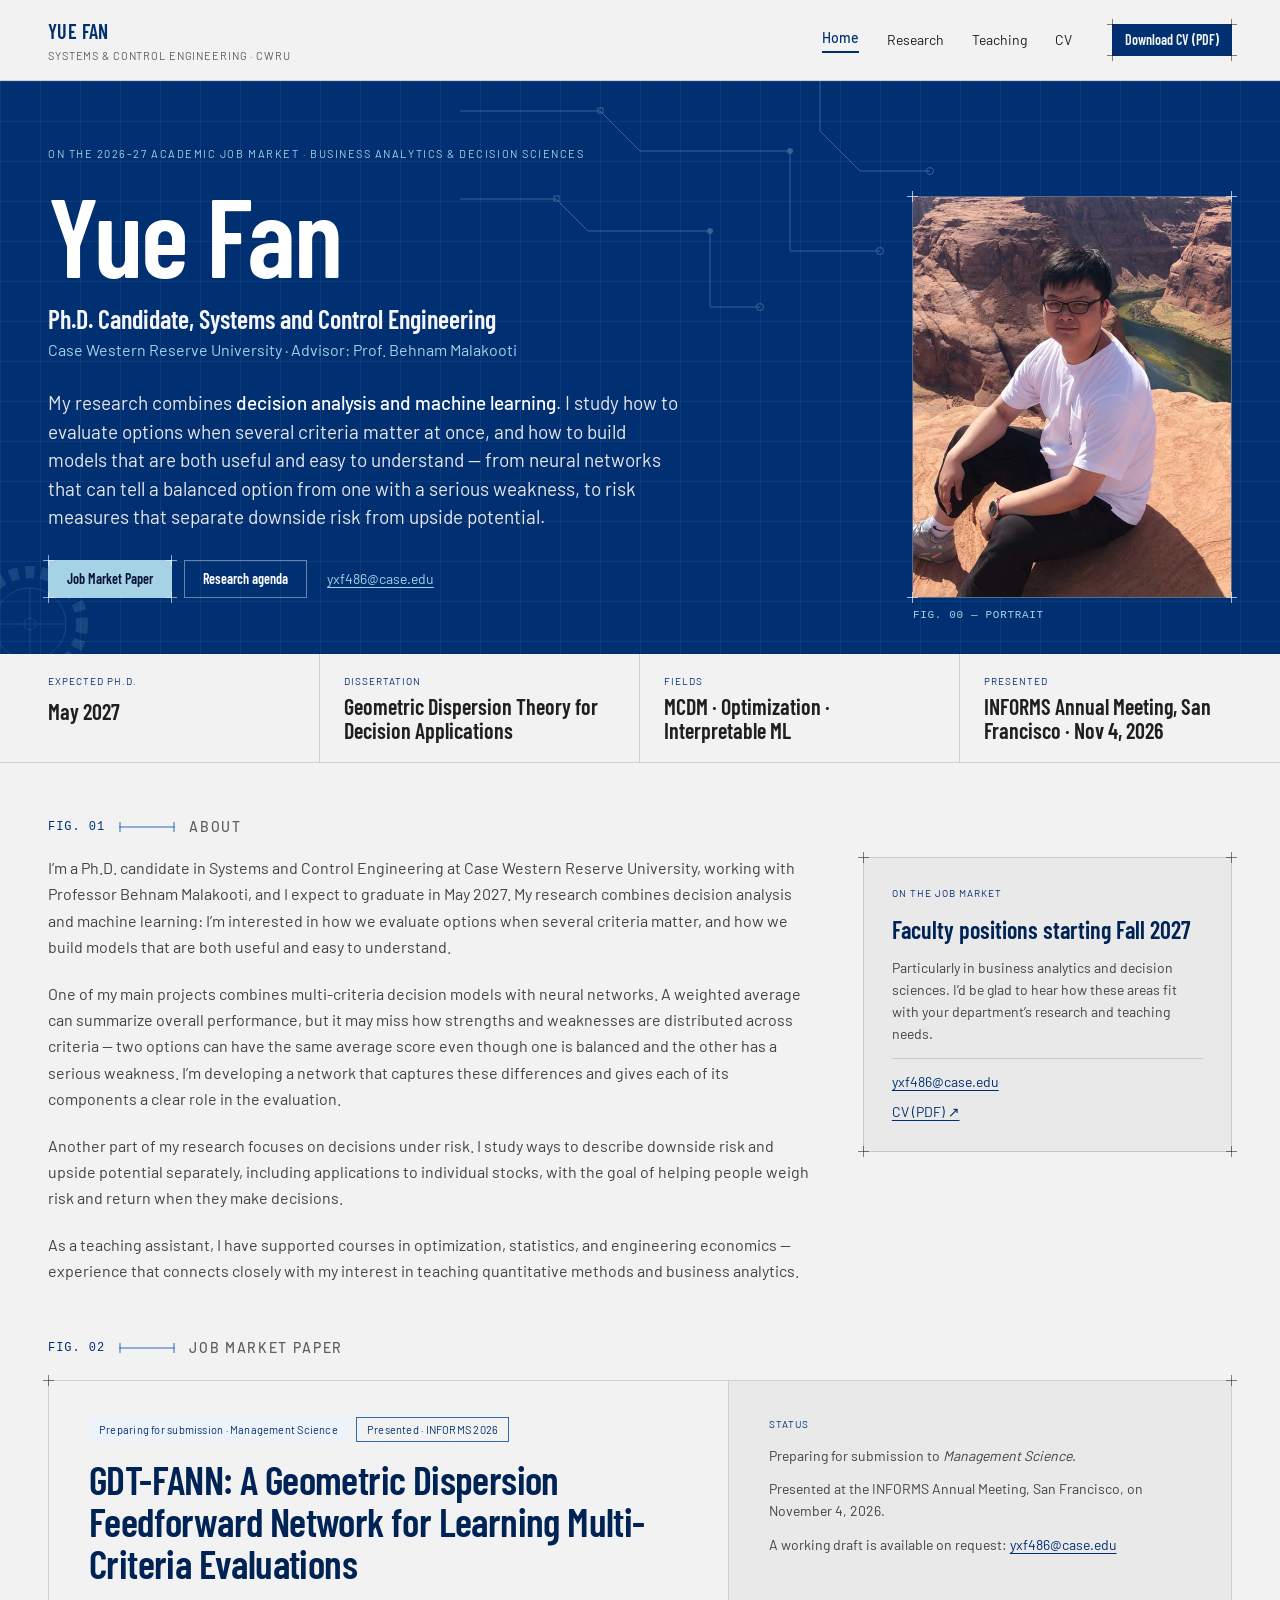
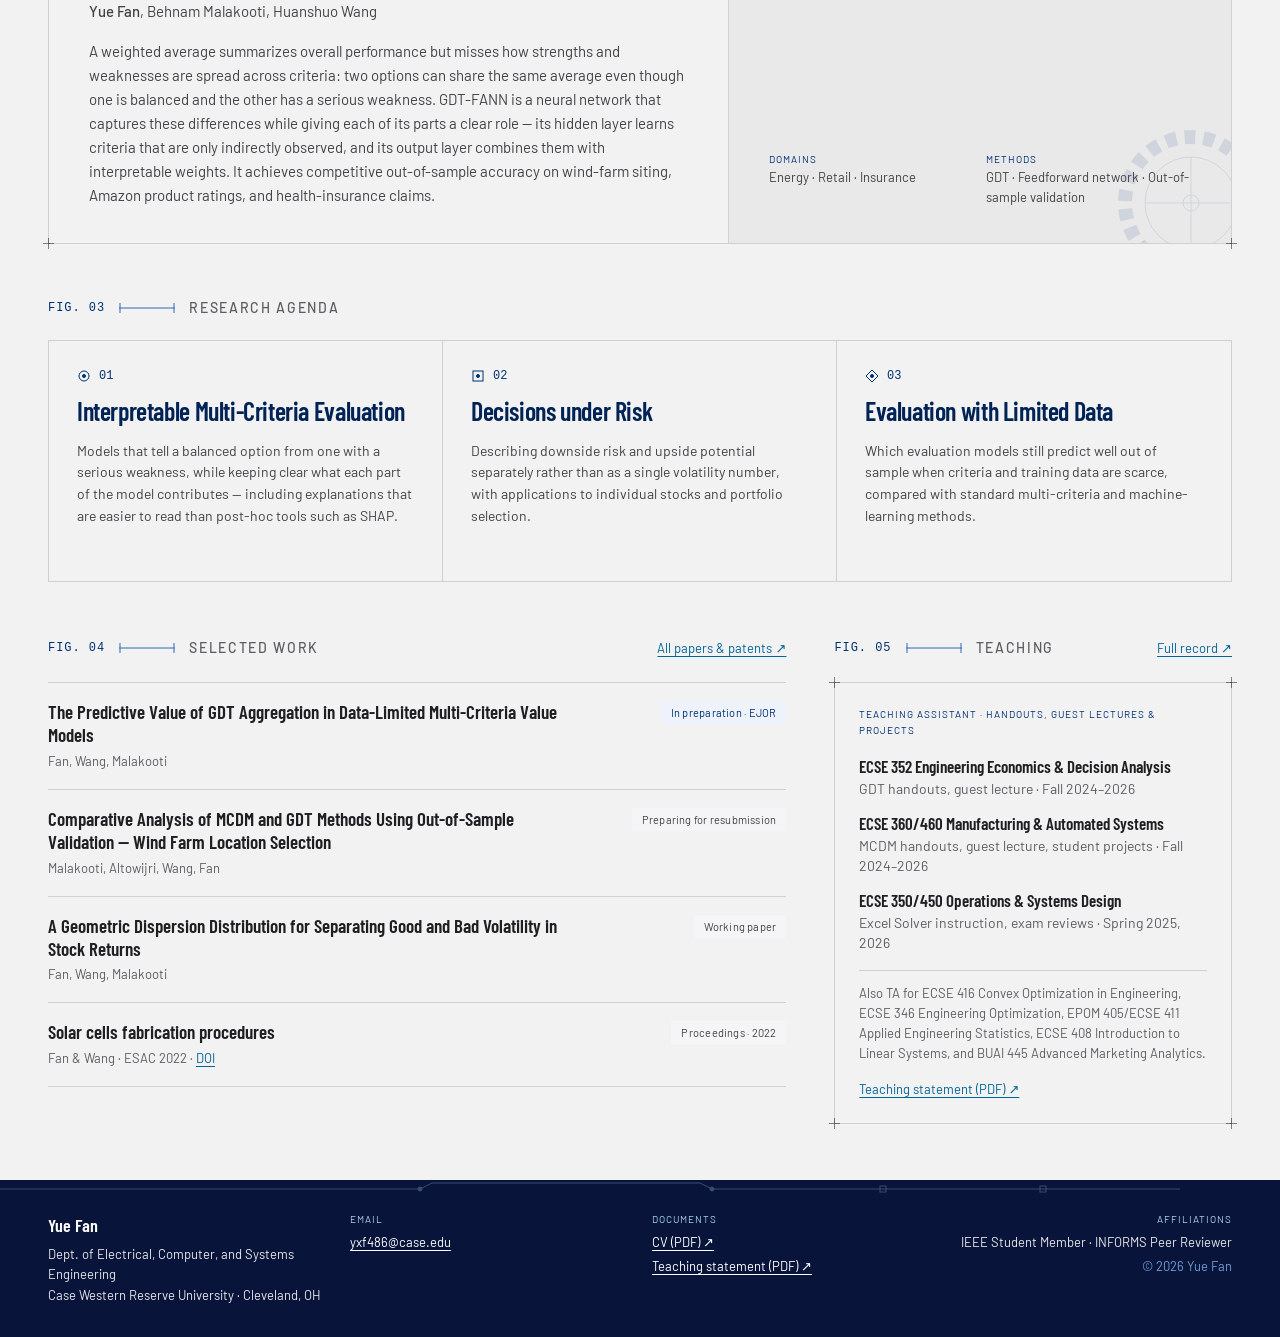
==== commit 48b9c855: "INFORMS talk presented; consistent teaching statement; fix dead links - INFORMS 2026 talk marked as " ====
--- a/index.html
+++ b/index.html
@@ -379,7 +379,7 @@
   </script>
 
   <script type="__bundler/template">
-"<!DOCTYPE html>\n<html><head>\n<meta charset=\"utf-8\">\n<meta name=\"viewport\" content=\"width=device-width, initial-scale=1\">\n<script src=\"8e4fa746-bc37-4291-9273-9fb681e285dd\"><\u002Fscript>\n<\u002Fhead>\n<body>\n<x-dc>\n<helmet><style>/* Industry — design-system tokens and component classes. This file is the source of truth for the system's look; retune it here and see readme.md. */\n/* vietnamese */\n@font-face {\n  font-family: 'Barlow';\n  font-style: normal;\n  font-weight: 400;\n  font-display: swap;\n  src: url(\"93197038-9ea9-412e-8e84-9f20b31b510d\") format('woff2');\n  unicode-range: U+0102-0103, U+0110-0111, U+0128-0129, U+0168-0169, U+01A0-01A1, U+01AF-01B0, U+0300-0301, U+0303-0304, U+0308-0309, U+0323, U+0329, U+1EA0-1EF9, U+20AB;\n}\n/* latin-ext */\n@font-face {\n  font-family: 'Barlow';\n  font-style: normal;\n  font-weight: 400;\n  font-display: swap;\n  src: url(\"5e184943-c42b-4e12-bcff-0031902cc429\") format('woff2');\n  unicode-range: U+0100-02BA, U+02BD-02C5, U+02C7-02CC, U+02CE-02D7, U+02DD-02FF, U+0304, U+0308, U+0329, U+1D00-1DBF, U+1E00-1E9F, U+1EF2-1EFF, U+2020, U+20A0-20AB, U+20AD-20C0, U+2113, U+2C60-2C7F, U+A720-A7FF;\n}\n/* latin */\n@font-face {\n  font-family: 'Barlow';\n  font-style: normal;\n  font-weight: 400;\n  font-display: swap;\n  src: url(\"db66a059-8dbc-4d23-9bd6-4be6ddbd049e\") format('woff2');\n  unicode-range: U+0000-00FF, U+0131, U+0152-0153, U+02BB-02BC, U+02C6, U+02DA, U+02DC, U+0304, U+0308, U+0329, U+2000-206F, U+20AC, U+2122, U+2191, U+2193, U+2212, U+2215, U+FEFF, U+FFFD;\n}\n/* vietnamese */\n@font-face {\n  font-family: 'Barlow';\n  font-style: normal;\n  font-weight: 500;\n  font-display: swap;\n  src: url(\"3c079dc9-2362-43a4-8c16-8e800b41564b\") format('woff2');\n  unicode-range: U+0102-0103, U+0110-0111, U+0128-0129, U+0168-0169, U+01A0-01A1, U+01AF-01B0, U+0300-0301, U+0303-0304, U+0308-0309, U+0323, U+0329, U+1EA0-1EF9, U+20AB;\n}\n/* latin-ext */\n@font-face {\n  font-family: 'Barlow';\n  font-style: normal;\n  font-weight: 500;\n  font-display: swap;\n  src: url(\"fd306685-a537-45ba-be40-f736df9ce0a1\") format('woff2');\n  unicode-range: U+0100-02BA, U+02BD-02C5, U+02C7-02CC, U+02CE-02D7, U+02DD-02FF, U+0304, U+0308, U+0329, U+1D00-1DBF, U+1E00-1E9F, U+1EF2-1EFF, U+2020, U+20A0-20AB, U+20AD-20C0, U+2113, U+2C60-2C7F, U+A720-A7FF;\n}\n/* latin */\n@font-face {\n  font-family: 'Barlow';\n  font-style: normal;\n  font-weight: 500;\n  font-display: swap;\n  src: url(\"8183de8d-d46e-4e46-9747-0f3aa4dea023\") format('woff2');\n  unicode-range: U+0000-00FF, U+0131, U+0152-0153, U+02BB-02BC, U+02C6, U+02DA, U+02DC, U+0304, U+0308, U+0329, U+2000-206F, U+20AC, U+2122, U+2191, U+2193, U+2212, U+2215, U+FEFF, U+FFFD;\n}\n/* vietnamese */\n@font-face {\n  font-family: 'Barlow';\n  font-style: normal;\n  font-weight: 700;\n  font-display: swap;\n  src: url(\"ef4231e6-9a61-4f0f-859f-3007326f500b\") format('woff2');\n  unicode-range: U+0102-0103, U+0110-0111, U+0128-0129, U+0168-0169, U+01A0-01A1, U+01AF-01B0, U+0300-0301, U+0303-0304, U+0308-0309, U+0323, U+0329, U+1EA0-1EF9, U+20AB;\n}\n/* latin-ext */\n@font-face {\n  font-family: 'Barlow';\n  font-style: normal;\n  font-weight: 700;\n  font-display: swap;\n  src: url(\"5abb45aa-be6f-4a5e-bdae-d25d2df1e05d\") format('woff2');\n  unicode-range: U+0100-02BA, U+02BD-02C5, U+02C7-02CC, U+02CE-02D7, U+02DD-02FF, U+0304, U+0308, U+0329, U+1D00-1DBF, U+1E00-1E9F, U+1EF2-1EFF, U+2020, U+20A0-20AB, U+20AD-20C0, U+2113, U+2C60-2C7F, U+A720-A7FF;\n}\n/* latin */\n@font-face {\n  font-family: 'Barlow';\n  font-style: normal;\n  font-weight: 700;\n  font-display: swap;\n  src: url(\"d76838b7-3857-437e-88ad-70b7b99eefc2\") format('woff2');\n  unicode-range: U+0000-00FF, U+0131, U+0152-0153, U+02BB-02BC, U+02C6, U+02DA, U+02DC, U+0304, U+0308, U+0329, U+2000-206F, U+20AC, U+2122, U+2191, U+2193, U+2212, U+2215, U+FEFF, U+FFFD;\n}\n/* vietnamese */\n@font-face {\n  font-family: 'Barlow Condensed';\n  font-style: normal;\n  font-weight: 400;\n  font-display: swap;\n  src: url(\"05fb777b-6c50-443a-acd6-9fe676aacc6f\") format('woff2');\n  unicode-range: U+0102-0103, U+0110-0111, U+0128-0129, U+0168-0169, U+01A0-01A1, U+01AF-01B0, U+0300-0301, U+0303-0304, U+0308-0309, U+0323, U+0329, U+1EA0-1EF9, U+20AB;\n}\n/* latin-ext */\n@font-face {\n  font-family: 'Barlow Condensed';\n  font-style: normal;\n  font-weight: 400;\n  font-display: swap;\n  src: url(\"5efc8cb1-412d-4b64-ad1c-320795ecdbd3\") format('woff2');\n  unicode-range: U+0100-02BA, U+02BD-02C5, U+02C7-02CC, U+02CE-02D7, U+02DD-02FF, U+0304, U+0308, U+0329, U+1D00-1DBF, U+1E00-1E9F, U+1EF2-1EFF, U+2020, U+20A0-20AB, U+20AD-20C0, U+2113, U+2C60-2C7F, U+A720-A7FF;\n}\n/* latin */\n@font-face {\n  font-family: 'Barlow Condensed';\n  font-style: normal;\n  font-weight: 400;\n  font-display: swap;\n  src: url(\"92471b84-ab03-4cec-a0fa-c81a17361826\") format('woff2');\n  unicode-range: U+0000-00FF, U+0131, U+0152-0153, U+02BB-02BC, U+02C6, U+02DA, U+02DC, U+0304, U+0308, U+0329, U+2000-206F, U+20AC, U+2122, U+2191, U+2193, U+2212, U+2215, U+FEFF, U+FFFD;\n}\n/* vietnamese */\n@font-face {\n  font-family: 'Barlow Condensed';\n  font-style: normal;\n  font-weight: 600;\n  font-display: swap;\n  src: url(\"c9428324-d1cc-440d-ad31-35342e4e9534\") format('woff2');\n  unicode-range: U+0102-0103, U+0110-0111, U+0128-0129, U+0168-0169, U+01A0-01A1, U+01AF-01B0, U+0300-0301, U+0303-0304, U+0308-0309, U+0323, U+0329, U+1EA0-1EF9, U+20AB;\n}\n/* latin-ext */\n@font-face {\n  font-family: 'Barlow Condensed';\n  font-style: normal;\n  font-weight: 600;\n  font-display: swap;\n  src: url(\"59698545-6907-4d6a-97d5-5bd5c1d0e11c\") format('woff2');\n  unicode-range: U+0100-02BA, U+02BD-02C5, U+02C7-02CC, U+02CE-02D7, U+02DD-02FF, U+0304, U+0308, U+0329, U+1D00-1DBF, U+1E00-1E9F, U+1EF2-1EFF, U+2020, U+20A0-20AB, U+20AD-20C0, U+2113, U+2C60-2C7F, U+A720-A7FF;\n}\n/* latin */\n@font-face {\n  font-family: 'Barlow Condensed';\n  font-style: normal;\n  font-weight: 600;\n  font-display: swap;\n  src: url(\"b5a77981-039d-4711-8355-a1765f830223\") format('woff2');\n  unicode-range: U+0000-00FF, U+0131, U+0152-0153, U+02BB-02BC, U+02C6, U+02DA, U+02DC, U+0304, U+0308, U+0329, U+2000-206F, U+20AC, U+2122, U+2191, U+2193, U+2212, U+2215, U+FEFF, U+FFFD;\n}\n\n\n:root {\n  --color-bg: #f2f2f3;\n  --color-surface: #e9e9ea;\n  --color-text: #1d1f20;\n  --color-accent: #5980a6;\n  --color-accent-2: #728fab;\n  --color-divider: color-mix(in srgb, #1d1f20 16%, transparent);\n\n  /* Tonal ramps — generated in OKLCH on one shared lightness scale, so the\n     same step of any role matches the others in visual value. */\n  --color-neutral-100: #f5f5f8;\n  --color-neutral-200: #e7e7ea;\n  --color-neutral-300: #d4d4d7;\n  --color-neutral-400: #b7b7ba;\n  --color-neutral-500: #98989b;\n  --color-neutral-600: #7a7a7d;\n  --color-neutral-700: #5d5d60;\n  --color-neutral-800: #424244;\n  --color-neutral-900: #2b2b2d;\n\n  --color-accent-100: #eef6ff;\n  --color-accent-200: #d6ebff;\n  --color-accent-300: #b5d9fd;\n  --color-accent-400: #94bce3;\n  --color-accent-500: #749dc4;\n  --color-accent-600: #597ea3;\n  --color-accent-700: #416180;\n  --color-accent-800: #2c455d;\n  --color-accent-900: #1d2d3d;\n\n  --color-accent-2-100: #eef6ff;\n  --color-accent-2-200: #d6ebff;\n  --color-accent-2-300: #bdd8f2;\n  --color-accent-2-400: #9ebbd8;\n  --color-accent-2-500: #7e9cb8;\n  --color-accent-2-600: #627d98;\n  --color-accent-2-700: #486077;\n  --color-accent-2-800: #314457;\n  --color-accent-2-900: #1f2d3a;\n\n  --font-heading: \"Barlow Condensed\", system-ui, sans-serif;\n  --font-heading-weight: 600;\n  --font-body: \"Barlow\", system-ui, sans-serif;\n\n  --space-1: 3.4px;\n  --space-2: 6.8px;\n  --space-3: 10.2px;\n  --space-4: 13.6px;\n  --space-6: 20.4px;\n  --space-8: 27.2px;\n\n  --radius-sm: 2px;\n  --radius-md: 4px;\n  --radius-lg: 7px;\n\n  /* Elevation — derived from the ground: soft ink-tinted shadows on a\n     light theme, a hairline edge + ambient darkness on a dark one. */\n  --shadow-sm: 0 1px 2px color-mix(in srgb, #2b2b2d 14%, transparent);\n  --shadow-md: 0 3px 10px color-mix(in srgb, #2b2b2d 16%, transparent);\n  --shadow-lg: 0 12px 32px color-mix(in srgb, #2b2b2d 22%, transparent);\n}\n\nbody {\n  background: var(--color-bg);\n  color: var(--color-text);\n  font-family: var(--font-body);\n}\nh1, h2, h3, h4 { font-family: var(--font-heading); font-weight: var(--font-heading-weight); }\n\n.blueprint {\n  position: relative;\n  border: 1px solid var(--color-divider);\n  border-radius: 0;\n}\n/* The overlay image treatments (halftone, duotone) clip their overlay\n   (overflow:hidden); a blueprint wrapper draws its registration marks\n   outside the box, so when both classes share a wrapper the frame must\n   win. */\n.blueprint.halftone, .blueprint.plate, .blueprint.duotone { overflow: visible; }\n.blueprint > .corner {\n  position: absolute; width: 11px; height: 11px;\n  color: color-mix(in srgb, var(--color-text) 55%, transparent);\n}\n.blueprint > .corner::before, .blueprint > .corner::after {\n  content: \"\"; position: absolute; background: currentColor;\n}\n.blueprint > .corner::before { left: 5px; top: 0; width: 1px; height: 100%; }\n.blueprint > .corner::after  { top: 5px; left: 0; width: 100%; height: 1px; }\n.blueprint > .corner.tl { top: -6px; left: -6px; }\n.blueprint > .corner.tr { top: -6px; right: -6px; }\n.blueprint > .corner.bl { bottom: -6px; left: -6px; }\n.blueprint > .corner.br { bottom: -6px; right: -6px; }\n\n.duotone{position:relative;overflow:hidden}\n.duotone::after{content:\"\";position:absolute;inset:0;pointer-events:none;\n  background:var(--color-accent);mix-blend-mode:color}\n\n/* ══════════════════════════════════════════════════════════════════════════\n   Components — built with the tokens above. Plain CSS\n   on plain HTML: no JavaScript, no build step. Each class is documented in\n   readme.md and demonstrated in foundations/ and components/.\n   ══════════════════════════════════════════════════════════════════════ */\n\n*, *::before, *::after { box-sizing: border-box; }\nbody { margin: 0; font-size: 15px; line-height: 1.55; font-weight: 400; }\nh1, h2, h3, h4, h5, h6 {\n  font-family: var(--font-heading); font-weight: var(--font-heading-weight);\n  line-height: 1.12; letter-spacing: -0.015em; margin: 0 0 var(--space-2);\n}\nh1 { font-size: 42px; }\nh2 { font-size: 32px; }\nh3 { font-size: 25px; }\nh4 { font-size: 20px; }\nh5 { font-size: 16px; }\nh6 { font-size: 13px; }\nh6 { letter-spacing: 0.08em; text-transform: uppercase; }\np { margin: 0 0 var(--space-3); }\na { color: var(--color-accent); text-underline-offset: 3px; }\nimg { display: block; max-width: 100%; }\nfigure { margin: 0; }\nfigcaption {\n  font-size: 11px; margin-top: var(--space-1);\n  color: color-mix(in srgb, var(--color-text) 55%, transparent);\n}\n.text-muted { color: color-mix(in srgb, var(--color-text) 55%, transparent); }\n:focus { outline: none; }\n:focus-visible { outline: 2px solid var(--color-accent); outline-offset: 2px; }\n::selection { background: color-mix(in srgb, var(--color-accent) 30%, transparent); }\n\n/* — rules — */\n.hr {\n  height: 1px; border: 0; margin: var(--space-4) 0;\n  background: var(--color-divider);\n}\n\n/* — buttons — */\n.btn {\n  display: inline-flex; align-items: center; justify-content: center; gap: 6px;\n  cursor: pointer; text-decoration: none;\n  font-family: var(--font-heading); font-weight: var(--font-heading-weight);\n  font-size: 14px; line-height: 1.2; color: var(--color-text); /* matches the .input's 14px —\n     the pair sits side by side in sign-up rows */\n  background: transparent; border: 1px solid transparent;\n  padding: var(--space-2) calc(var(--space-3) * 1.2);\n  border-radius: var(--radius-md);\n}\n.btn svg { display: block; }\n.btn:disabled { opacity: 0.45; cursor: not-allowed; }\n.btn-primary { background: var(--color-accent); color: var(--color-bg); }\n.btn-primary:hover { background: var(--color-accent-600); }\n.btn-primary:active { background: var(--color-accent-700); }\n.btn-secondary { border-color: var(--color-divider); }\n.btn-secondary:hover { background: color-mix(in srgb, var(--color-text) 7%, transparent); }\n.btn-secondary:active { background: color-mix(in srgb, var(--color-text) 14%, transparent); }\n.btn-ghost { color: var(--color-accent); padding-inline: var(--space-1); }\n.btn-ghost:hover { background: color-mix(in srgb, var(--color-accent) 10%, transparent); }\n.btn-ghost:active { background: color-mix(in srgb, var(--color-accent) 18%, transparent); }\n.btn-icon { width: 36px; height: 36px; padding: 0; }\n.btn-block { width: 100%; margin-top: var(--space-2); }\n\n/* — forms — */\n.field > label {\n  display: block; font-size: 12px; margin-bottom: 5px;\n  color: color-mix(in srgb, var(--color-text) 70%, transparent);\n}\n.input {\n  width: 100%; min-height: 36px; padding: 6px 10px; font: inherit;\n  font-size: 14px; color: var(--color-text); caret-color: var(--color-accent);\n  background: var(--color-surface);\n  border: 1px solid var(--color-divider); border-radius: var(--radius-md);\n}\n.input:hover { border-color: color-mix(in srgb, var(--color-text) 45%, transparent); }\n.input:focus-visible { border-color: var(--color-accent); outline-offset: 0; }\ntextarea.input { min-height: 90px; resize: vertical; }\n.radio { display: inline-flex; align-items: center; gap: 8px; cursor: pointer; font-size: 14px; }\n.radio input, .seg-opt input {\n  position: absolute; opacity: 0; width: 0; height: 0; pointer-events: none;\n}\n.radio .dot {\n  width: 16px; height: 16px; flex: none; border-radius: 50%;\n  border: 1.5px solid var(--color-divider);\n}\n.radio:hover .dot { border-color: var(--color-accent); }\n.radio input:checked + .dot {\n  border-color: var(--color-accent); background: var(--color-accent);\n  box-shadow: inset 0 0 0 4px var(--color-bg);\n}\n.radio input:focus-visible + .dot { outline: 2px solid var(--color-accent); outline-offset: 2px; }\n.seg {\n  display: inline-flex; overflow: hidden;\n  border: 1px solid var(--color-divider); border-radius: var(--radius-md);\n}\n.seg-opt {\n  display: inline-flex; align-items: center; gap: 6px;\n  padding: 7px 12px; font-size: 13px; cursor: pointer;\n}\n.seg-opt + .seg-opt { border-left: 1px solid var(--color-divider); }\n.seg-opt:has(input:checked) { background: var(--color-accent); color: var(--color-bg); }\n.seg-opt:not(:has(input:checked)):hover { background: color-mix(in srgb, var(--color-text) 7%, transparent); }\n.seg-opt:has(input:focus-visible) { outline: 2px solid var(--color-accent); outline-offset: -2px; }\n\n/* — cards — */\n.card {\n  display: flex; flex-direction: column; gap: var(--space-2);\n  padding: var(--space-3); border-radius: var(--radius-md); background: var(--color-surface);\n}\n.card-kicker { font-size: 10px; letter-spacing: 0.1em; text-transform: uppercase; color: var(--color-accent); }\n.card-title {\n  font-family: var(--font-heading); font-weight: var(--font-heading-weight);\n  font-size: 17px; line-height: 1.2;\n}\n.card-body { margin: 0; font-size: 13px; opacity: 0.8; flex: 1; }\n.card-meta {\n  display: flex; align-items: center; gap: 6px; font-size: 11px;\n  color: color-mix(in srgb, var(--color-text) 50%, transparent);\n}\n.elev-sm { box-shadow: var(--shadow-sm); }\n.elev-md { box-shadow: var(--shadow-md); }\n.elev-lg { box-shadow: var(--shadow-lg); }\n\n/* — tags — */\n.tag {\n  display: inline-flex; align-items: center; font-size: 11px;\n  letter-spacing: 0.02em; padding: 3px 10px;\n  border-radius: calc(var(--radius-md) * 0.75);\n}\n.tag-accent { background: var(--color-accent-100); color: var(--color-accent-800); }\n.tag-accent-2 { background: var(--color-accent-2-100); color: var(--color-accent-2-800); }\n.tag-neutral { background: var(--color-neutral-100); color: var(--color-neutral-800); }\n.tag-outline { border: 1px solid var(--color-accent); color: var(--color-accent); }\n\n/* — navigation — */\n.nav {\n  display: flex; align-items: center; gap: var(--space-4);\n  padding: var(--space-3) var(--space-4);\n  border-bottom: none;\n}\n.nav-brand {\n  font-family: var(--font-heading); font-weight: var(--font-heading-weight);\n  font-size: 18px; margin-right: auto;\n}\n.nav a { color: inherit; text-decoration: none; font-size: 14px; }\n.nav a:hover, .nav a[aria-current='page'] { color: var(--color-accent); }\n\n/* — tables — */\n.table { width: 100%; border-collapse: collapse; font-size: 14px; }\n.table th {\n  text-align: left; font-size: 11px; letter-spacing: 0.08em; text-transform: uppercase;\n  color: color-mix(in srgb, var(--color-text) 60%, transparent);\n  padding: var(--space-2); border-bottom: 1px solid var(--color-divider);\n}\n.table td {\n  padding: var(--space-2);\n  border-bottom: 1px solid color-mix(in srgb, var(--color-text) 8%, transparent);\n}\n.table tbody tr:hover { background: color-mix(in srgb, var(--color-text) 4%, transparent); }\n\n/* — dialog — */\n.dialog-backdrop {\n  position: fixed; inset: 0; display: grid; place-items: center;\n  padding: var(--space-4);\n  background: color-mix(in srgb, var(--color-neutral-900) 50%, transparent);\n}\n.dialog {\n  width: min(440px, 100%); display: flex; flex-direction: column; gap: var(--space-3);\n  padding: var(--space-4); border-radius: var(--radius-lg);\n  background: var(--color-surface); box-shadow: var(--shadow-lg);\n}\n.dialog-title {\n  font-family: var(--font-heading); font-weight: var(--font-heading-weight);\n  font-size: 20px;\n}\n.dialog-body { font-size: 14px; opacity: 0.85; }\n.dialog-actions { display: flex; justify-content: flex-end; gap: var(--space-2); margin-top: var(--space-2); }\n\n/* — blueprint frame: components are wireframe objects (see .blueprint\n     and .corner above) — square, transparent, hairline-bordered — */\n.card, .btn, .input, .tag, .seg, .dialog { border-radius: 0; }\n.card, .dialog { background: transparent; border: 1px solid var(--color-divider); }\n.btn { border: 1px solid var(--color-divider); }\n.btn-primary { border-color: var(--color-accent); }\n.btn-ghost { border-color: transparent; }\n\n<\u002Fstyle><style>/* Industry tokens re-tuned to the CWRU brand palette (case.edu/brand):\n   CWRU Blue #003071 (primary), Dark Blue #09143A, True Blue #007AB8, Light Blue #A6D2E6.\n   Scoped so it can sit beside the stock theme on one canvas. */\n.theme-cwru {\n  --color-accent: #003071;\n  --color-accent-2: #007ab8;\n  --color-accent-100: #eef3fb;\n  --color-accent-200: #d9e5f6;\n  --color-accent-300: #a6d2e6;\n  --color-accent-400: #6f9dd6;\n  --color-accent-500: #2f6bb3;\n  --color-accent-600: #1a4f95;\n  --color-accent-700: #003071;\n  --color-accent-800: #002356;\n  --color-accent-900: #09143a;\n  --color-accent-2-100: #eaf5fb;\n  --color-accent-2-200: #cfe8f4;\n  --color-accent-2-300: #a6d2e6;\n  --color-accent-2-400: #5fa9d0;\n  --color-accent-2-500: #007ab8;\n  --color-accent-2-600: #006497;\n  --color-accent-2-700: #004d75;\n  --color-accent-2-800: #003654;\n  --color-accent-2-900: #09143a;\n}\n.theme-cwru .tag-accent { background: var(--color-accent-100); color: var(--color-accent-700); }\n.theme-cwru .tag-outline { border-color: var(--color-accent-500); color: var(--color-accent-700); }\n<\u002Fstyle><style>body{margin:0;background:var(--color-bg);font-family:var(--font-body)}a{color:var(--color-accent-700)}a:hover{color:var(--color-accent-900)}<\u002Fstyle><title>Yue Fan | Ph.D. Candidate, Systems and Control Engineering, CWRU<\u002Ftitle><meta name=\"description\" content=\"Yue Fan, Ph.D. Candidate in Systems and Control Engineering at Case Western Reserve University. Interpretable decision models: Geometric Dispersion Theory, MCDM, neural-network–GDT methods.\"><\u002Fhelmet>\n<a id=\"top\"><\u002Fa>\n<div class=\"theme-cwru\" style=\"min-height:100vh;display:flex;flex-direction:column;color:var(--color-text)\" data-screen-label=\"Home\">\n  <nav style=\"display:flex;align-items:center;gap:28px;padding:16px 48px;border-bottom:1px solid var(--color-divider);position:relative\">\n    <div style=\"display:flex;flex-direction:column;margin-right:auto\"><span style=\"font-family:var(--font-heading);font-weight:600;font-size:20px;letter-spacing:.02em;color:var(--color-accent-700)\">YUE FAN<\u002Fspan><span style=\"font-size:11px;letter-spacing:.08em;text-transform:uppercase;color:var(--color-neutral-700)\">Systems &amp; Control Engineering · CWRU<\u002Fspan><\u002Fdiv>\n    <a href=\"#top\" aria-current=\"page\" style=\"font-size:14px;text-decoration:none;color:var(--color-accent-700);font-weight:500;border-bottom:2px solid var(--color-accent-700);padding-bottom:2px\">Home<\u002Fa>\n    <a href=\"research.html\" style=\"font-size:14px;text-decoration:none;color:var(--color-text)\">Research<\u002Fa>\n    <a href=\"teaching.html\" style=\"font-size:14px;text-decoration:none;color:var(--color-text)\">Teaching<\u002Fa>\n    <a href=\"#top\" style=\"font-size:14px;text-decoration:none;color:var(--color-text)\">CV<\u002Fa>\n    <a href=\"assets/Yue_Fan_Academic_CV.pdf\" target=\"_blank\" rel=\"noopener\" class=\"btn btn-primary blueprint\" style=\"margin-left:12px;text-decoration:none\"><i class=\"corner tl\"><\u002Fi><i class=\"corner tr\"><\u002Fi><i class=\"corner bl\"><\u002Fi><i class=\"corner br\"><\u002Fi>Download CV (PDF)<\u002Fa>\n  <\u002Fnav>\n\n  <header style=\"position:relative;overflow:hidden;background-color:var(--color-accent-700);background-image:linear-gradient(rgba(166,210,230,.07) 1px,transparent 1px),linear-gradient(90deg,rgba(166,210,230,.07) 1px,transparent 1px);background-size:40px 40px;color:var(--color-neutral-100);padding:64px 48px 56px;display:grid;grid-template-columns:minmax(0,1fr) 320px;gap:64px;align-items:end\">\n    <svg aria-hidden=\"true\" width=\"520\" height=\"260\" sc-camel-view-box=\"0 0 520 260\" fill=\"none\" stroke=\"currentColor\" stroke-width=\"1\" style=\"position:absolute;right:300px;top:-10px;color:var(--color-accent-300);opacity:.32;pointer-events:none\"><path d=\"M0 40 H140 L180 80 H330 V180 H420\"><\u002Fpath><path d=\"M0 128 H96 L128 160 H250 V236 H300\"><\u002Fpath><path d=\"M360 0 V60 L400 100 H470\"><\u002Fpath><circle cx=\"420\" cy=\"180\" r=\"3.5\"><\u002Fcircle><circle cx=\"300\" cy=\"236\" r=\"3.5\"><\u002Fcircle><circle cx=\"470\" cy=\"100\" r=\"3.5\"><\u002Fcircle><rect x=\"138\" y=\"37\" width=\"5\" height=\"5\"><\u002Frect><rect x=\"94\" y=\"125\" width=\"5\" height=\"5\"><\u002Frect><circle cx=\"330\" cy=\"80\" r=\"2.5\" fill=\"currentColor\"><\u002Fcircle><circle cx=\"250\" cy=\"160\" r=\"2.5\" fill=\"currentColor\"><\u002Fcircle><circle cx=\"360\" cy=\"0\" r=\"2.5\" fill=\"currentColor\"><\u002Fcircle><\u002Fsvg>\n    <svg aria-hidden=\"true\" width=\"140\" height=\"140\" sc-camel-view-box=\"0 0 140 140\" fill=\"none\" stroke=\"currentColor\" style=\"position:absolute;left:-40px;bottom:-40px;color:var(--color-accent-300);opacity:.14;pointer-events:none\"><circle cx=\"70\" cy=\"70\" r=\"52\" stroke-width=\"12\" stroke-dasharray=\"9 7\"><\u002Fcircle><circle cx=\"70\" cy=\"70\" r=\"36\" stroke-width=\"1\"><\u002Fcircle><circle cx=\"70\" cy=\"70\" r=\"6\" stroke-width=\"1\"><\u002Fcircle><path d=\"M70 34 V106 M34 70 H106\" stroke-width=\"1\"><\u002Fpath><\u002Fsvg>\n    <div style=\"display:flex;flex-direction:column;gap:18px;position:relative\">\n      <span style=\"font-size:11px;letter-spacing:.14em;text-transform:uppercase;color:var(--color-accent-300)\">On the 2026–27 academic job market · Business analytics &amp; decision sciences<\u002Fspan>\n      <h1 style=\"font-size:112px;line-height:.95;letter-spacing:-.02em;margin:0;color:#fff\">Yue Fan<\u002Fh1>\n      <div style=\"display:flex;flex-direction:column;gap:4px\"><span style=\"font-family:var(--font-heading);font-weight:600;font-size:26px;line-height:1.15\">Ph.D. Candidate, Systems and Control Engineering<\u002Fspan><span style=\"font-size:16px;color:var(--color-accent-300)\">Case Western Reserve University · Advisor: Prof. Behnam Malakooti<\u002Fspan><\u002Fdiv>\n      <p style=\"font-size:19px;line-height:1.5;max-width:640px;margin:8px 0 0;color:var(--color-neutral-200);text-wrap:pretty\">My research combines <strong style=\"color:#fff;font-weight:500\">decision analysis and machine learning<\u002Fstrong>. I study how to evaluate options when several criteria matter at once, and how to build models that are both useful and easy to understand — from neural networks that can tell a balanced option from one with a serious weakness, to risk measures that separate downside risk from upside potential.<\u002Fp>\n      <div style=\"display:flex;gap:12px;margin-top:10px\">\n        <a href=\"research.html#jmp\" class=\"btn blueprint\" style=\"background:var(--color-accent-300);color:var(--color-accent-900);border-color:var(--color-accent-300);text-decoration:none;padding:10px 18px\"><i class=\"corner tl\" style=\"color:rgba(245,245,248,.6)\"><\u002Fi><i class=\"corner tr\" style=\"color:rgba(245,245,248,.6)\"><\u002Fi><i class=\"corner bl\" style=\"color:rgba(245,245,248,.6)\"><\u002Fi><i class=\"corner br\" style=\"color:rgba(245,245,248,.6)\"><\u002Fi>Job Market Paper<\u002Fa>\n        <a href=\"#research\" class=\"btn\" style=\"color:#fff;border-color:rgba(255,255,255,.4);text-decoration:none;padding:10px 18px\">Research agenda<\u002Fa>\n        <a href=\"mailto:yxf486@case.edu\" style=\"align-self:center;margin-left:8px;font-size:14px;color:var(--color-accent-300)\">yxf486@case.edu<\u002Fa>\n      <\u002Fdiv>\n    <\u002Fdiv>\n    <figure class=\"blueprint\" style=\"margin:0;border-color:rgba(245,245,248,.35);background:var(--color-accent-800)\">\n      <i class=\"corner tl\" style=\"color:rgba(245,245,248,.7)\"><\u002Fi><i class=\"corner tr\" style=\"color:rgba(245,245,248,.7)\"><\u002Fi><i class=\"corner bl\" style=\"color:rgba(245,245,248,.7)\"><\u002Fi><i class=\"corner br\" style=\"color:rgba(245,245,248,.7)\"><\u002Fi>\n      <img src=\"assets/yue-fan-portrait.jpg\" alt=\"Portrait of Yue Fan\" width=\"320\" height=\"400\" style=\"display:block;width:100%;height:400px;object-fit:cover\">\n      <figcaption style=\"position:absolute;left:0;right:0;bottom:-24px;font:11px ui-monospace,Menlo,monospace;color:var(--color-accent-300);letter-spacing:.06em\">FIG. 00 — PORTRAIT<\u002Ffigcaption>\n    <\u002Ffigure>\n  <\u002Fheader>\n\n  <div style=\"display:grid;grid-template-columns:repeat(4,minmax(0,1fr));border-bottom:1px solid var(--color-divider)\">\n    <div style=\"padding:20px 48px 20px 48px;border-right:1px solid var(--color-divider);display:flex;flex-direction:column;gap:4px\"><span style=\"font-size:10px;letter-spacing:.1em;text-transform:uppercase;color:var(--color-accent-700)\">Expected Ph.D.<\u002Fspan><span style=\"font-family:var(--font-heading);font-weight:600;font-size:22px\">May 2027<\u002Fspan><\u002Fdiv>\n    <div style=\"padding:20px 24px;border-right:1px solid var(--color-divider);display:flex;flex-direction:column;gap:4px\"><span style=\"font-size:10px;letter-spacing:.1em;text-transform:uppercase;color:var(--color-accent-700)\">Dissertation<\u002Fspan><span style=\"font-family:var(--font-heading);font-weight:600;font-size:22px;line-height:1.1\">Geometric Dispersion Theory for Decision Applications<\u002Fspan><\u002Fdiv>\n    <div style=\"padding:20px 24px;border-right:1px solid var(--color-divider);display:flex;flex-direction:column;gap:4px\"><span style=\"font-size:10px;letter-spacing:.1em;text-transform:uppercase;color:var(--color-accent-700)\">Fields<\u002Fspan><span style=\"font-family:var(--font-heading);font-weight:600;font-size:22px;line-height:1.1\">MCDM · Optimization · Interpretable ML<\u002Fspan><\u002Fdiv>\n    <div style=\"padding:20px 48px 20px 24px;display:flex;flex-direction:column;gap:4px\"><span style=\"font-size:10px;letter-spacing:.1em;text-transform:uppercase;color:var(--color-accent-700)\">Conference talk<\u002Fspan><span style=\"font-family:var(--font-heading);font-weight:600;font-size:22px;line-height:1.1\">INFORMS Annual Meeting 2026, San Francisco<\u002Fspan><\u002Fdiv>\n  <\u002Fdiv>\n\n  <section id=\"about\" style=\"padding:56px 48px 0;display:grid;grid-template-columns:minmax(0,1.35fr) minmax(0,.65fr);gap:48px;align-items:start\">\n    <div style=\"display:flex;flex-direction:column;gap:20px\">\n      <div style=\"display:flex;align-items:center;gap:14px\"><span style=\"font:12px ui-monospace,Menlo,monospace;color:var(--color-accent-700);letter-spacing:.08em\">FIG. 01<\u002Fspan><svg aria-hidden=\"true\" width=\"56\" height=\"10\" sc-camel-view-box=\"0 0 56 10\" stroke=\"currentColor\" stroke-width=\"1\" style=\"color:var(--color-accent-500)\"><path d=\"M0 5 H56 M1 0 V10 M55 0 V10\"><\u002Fpath><\u002Fsvg><h2 style=\"margin:0;font-size:14px;letter-spacing:.12em;text-transform:uppercase;font-family:var(--font-body);font-weight:500;color:var(--color-neutral-700)\">About<\u002Fh2><\u002Fdiv>\n      <p style=\"margin:0;font-size:16px;line-height:1.65;color:var(--color-neutral-800);text-wrap:pretty\">I’m a Ph.D. candidate in Systems and Control Engineering at Case Western Reserve University, working with Professor Behnam Malakooti, and I expect to graduate in May 2027. My research combines decision analysis and machine learning: I’m interested in how we evaluate options when several criteria matter, and how we build models that are both useful and easy to understand.<\u002Fp>\n      <p style=\"margin:0;font-size:16px;line-height:1.65;color:var(--color-neutral-800);text-wrap:pretty\">One of my main projects combines multi-criteria decision models with neural networks. A weighted average can summarize overall performance, but it may miss how strengths and weaknesses are distributed across criteria — two options can have the same average score even though one is balanced and the other has a serious weakness. I’m developing a network that captures these differences and gives each of its components a clear role in the evaluation.<\u002Fp>\n      <p style=\"margin:0;font-size:16px;line-height:1.65;color:var(--color-neutral-800);text-wrap:pretty\">Another part of my research focuses on decisions under risk. I study ways to describe downside risk and upside potential separately, including applications to individual stocks, with the goal of helping people weigh risk and return when they make decisions.<\u002Fp>\n      <p style=\"margin:0;font-size:16px;line-height:1.65;color:var(--color-neutral-800);text-wrap:pretty\">As a teaching assistant, I have supported courses in optimization, statistics, and engineering economics — experience that connects closely with my interest in teaching quantitative methods and business analytics.<\u002Fp>\n    <\u002Fdiv>\n    <aside class=\"blueprint\" style=\"margin-top:38px;padding:28px;display:flex;flex-direction:column;gap:14px;background:var(--color-surface)\">\n      <i class=\"corner tl\"><\u002Fi><i class=\"corner tr\"><\u002Fi><i class=\"corner bl\"><\u002Fi><i class=\"corner br\"><\u002Fi>\n      <span style=\"font-size:10px;letter-spacing:.1em;text-transform:uppercase;color:var(--color-accent-700)\">On the job market<\u002Fspan>\n      <span style=\"font-family:var(--font-heading);font-weight:600;font-size:24px;line-height:1.15;color:var(--color-accent-800)\">Faculty positions starting Fall 2027<\u002Fspan>\n      <span style=\"font-size:14px;line-height:1.55;color:var(--color-neutral-800)\">Particularly in business analytics and decision sciences. I’d be glad to hear how these areas fit with your department’s research and teaching needs.<\u002Fspan>\n      <div style=\"display:flex;flex-direction:column;gap:8px;padding-top:12px;border-top:1px solid var(--color-divider);font-size:14px\"><a href=\"mailto:yxf486@case.edu\">yxf486@case.edu<\u002Fa><a href=\"assets/Yue_Fan_Academic_CV.pdf\" target=\"_blank\" rel=\"noopener\">CV (PDF) ↗<\u002Fa><\u002Fdiv>\n    <\u002Faside>\n  <\u002Fsection>\n  <section style=\"padding:56px 48px;display:flex;flex-direction:column;gap:24px\">\n    <div style=\"display:flex;align-items:center;gap:14px\"><span style=\"font:12px ui-monospace,Menlo,monospace;color:var(--color-accent-700);letter-spacing:.08em\">FIG. 02<\u002Fspan><svg aria-hidden=\"true\" width=\"56\" height=\"10\" sc-camel-view-box=\"0 0 56 10\" stroke=\"currentColor\" stroke-width=\"1\" style=\"color:var(--color-accent-500)\"><path d=\"M0 5 H56 M1 0 V10 M55 0 V10\"><\u002Fpath><\u002Fsvg><h2 style=\"margin:0;font-size:14px;letter-spacing:.12em;text-transform:uppercase;font-family:var(--font-body);font-weight:500;color:var(--color-neutral-700)\">Job Market Paper<\u002Fh2><\u002Fdiv>\n    <article class=\"blueprint\" style=\"display:grid;grid-template-columns:minmax(0,1.15fr) minmax(0,.85fr)\">\n      <i class=\"corner tl\"><\u002Fi><i class=\"corner tr\"><\u002Fi><i class=\"corner bl\"><\u002Fi><i class=\"corner br\"><\u002Fi>\n      <div style=\"padding:36px 40px;display:flex;flex-direction:column;gap:16px;border-right:1px solid var(--color-divider)\">\n        <div style=\"display:flex;gap:8px;flex-wrap:wrap\"><span class=\"tag tag-accent\">Preparing for submission · Management Science<\u002Fspan><span class=\"tag tag-outline\">Accepted talk · INFORMS 2026<\u002Fspan><\u002Fdiv>\n        <h3 style=\"font-size:40px;line-height:1.05;margin:0;text-wrap:pretty;color:var(--color-accent-800)\">GDT-FANN: A Geometric Dispersion Feedforward Network for Learning Multi-Criteria Evaluations<\u002Fh3>\n        <p style=\"margin:0;font-size:15px;color:var(--color-neutral-800)\"><strong style=\"font-weight:500\">Yue Fan<\u002Fstrong>, Behnam Malakooti, Huanshuo Wang<\u002Fp>\n        <p style=\"margin:0;font-size:15px;line-height:1.6;color:var(--color-neutral-800);text-wrap:pretty\">A weighted average summarizes overall performance but misses how strengths and weaknesses are spread across criteria: two options can share the same average even though one is balanced and the other has a serious weakness. GDT-FANN is a neural network that captures these differences while giving each of its parts a clear role — its hidden layer learns criteria that are only indirectly observed, and its output layer combines them with interpretable weights. It achieves competitive out-of-sample accuracy on wind-farm siting, Amazon product ratings, and health-insurance claims.<\u002Fp>\n        <div style=\"display:flex;gap:10px;margin-top:6px\">\n          <a href=\"#top\" class=\"btn btn-secondary\" style=\"text-decoration:none;border-style:dashed\">PDF · Coming soon<\u002Fa>\n          <a href=\"#top\" class=\"btn btn-secondary\" style=\"text-decoration:none;border-style:dashed\">Slides · Coming soon<\u002Fa>\n          <a href=\"#top\" class=\"btn btn-secondary\" style=\"text-decoration:none;border-style:dashed\">Code · Coming soon<\u002Fa>\n        <\u002Fdiv>\n      <\u002Fdiv>\n      <div style=\"position:relative;overflow:hidden;padding:36px 40px;display:flex;flex-direction:column;gap:12px;background:var(--color-surface)\">\n        <svg aria-hidden=\"true\" width=\"180\" height=\"180\" sc-camel-view-box=\"0 0 180 180\" fill=\"none\" stroke=\"currentColor\" style=\"position:absolute;right:-50px;bottom:-50px;color:var(--color-accent-700);opacity:.1;pointer-events:none\"><circle cx=\"90\" cy=\"90\" r=\"66\" stroke-width=\"14\" stroke-dasharray=\"11 8\"><\u002Fcircle><circle cx=\"90\" cy=\"90\" r=\"46\" stroke-width=\"1\"><\u002Fcircle><circle cx=\"90\" cy=\"90\" r=\"8\" stroke-width=\"1\"><\u002Fcircle><path d=\"M90 44 V136 M44 90 H136\" stroke-width=\"1\"><\u002Fpath><\u002Fsvg>\n        <span style=\"font-size:10px;letter-spacing:.1em;text-transform:uppercase;color:var(--color-accent-700)\">Abstract<\u002Fspan>\n        <div style=\"flex:1;min-height:180px;display:grid;place-items:center;background:repeating-linear-gradient(135deg,var(--color-neutral-300) 0 1px,transparent 1px 10px);border:1px dashed var(--color-neutral-400)\"><span style=\"font:12px ui-monospace,Menlo,monospace;color:var(--color-neutral-700);text-align:center;line-height:1.6\">Paper abstract · 150–200 words<br>(Coming soon)<\u002Fspan><\u002Fdiv>\n        <div style=\"display:grid;grid-template-columns:1fr 1fr;gap:12px;font-size:13px;color:var(--color-neutral-800);position:relative\"><div><span style=\"display:block;font-size:10px;letter-spacing:.1em;text-transform:uppercase;color:var(--color-accent-700)\">Domains<\u002Fspan>Energy · Retail · Insurance<\u002Fdiv><div><span style=\"display:block;font-size:10px;letter-spacing:.1em;text-transform:uppercase;color:var(--color-accent-700)\">Methods<\u002Fspan>GDT · Feedforward network · Out-of-sample validation<\u002Fdiv><\u002Fdiv>\n      <\u002Fdiv>\n    <\u002Farticle>\n  <\u002Fsection>\n\n  <section id=\"research\" style=\"padding:0 48px 56px;display:flex;flex-direction:column;gap:24px\">\n    <div style=\"display:flex;align-items:center;gap:14px\"><span style=\"font:12px ui-monospace,Menlo,monospace;color:var(--color-accent-700);letter-spacing:.08em\">FIG. 03<\u002Fspan><svg aria-hidden=\"true\" width=\"56\" height=\"10\" sc-camel-view-box=\"0 0 56 10\" stroke=\"currentColor\" stroke-width=\"1\" style=\"color:var(--color-accent-500)\"><path d=\"M0 5 H56 M1 0 V10 M55 0 V10\"><\u002Fpath><\u002Fsvg><h2 style=\"margin:0;font-size:14px;letter-spacing:.12em;text-transform:uppercase;font-family:var(--font-body);font-weight:500;color:var(--color-neutral-700)\">Research agenda<\u002Fh2><\u002Fdiv>\n    <div style=\"display:grid;grid-template-columns:repeat(3,minmax(0,1fr));border:1px solid var(--color-divider)\">\n      <div style=\"padding:28px;border-right:1px solid var(--color-divider);display:flex;flex-direction:column;gap:14px;min-height:240px\"><span style=\"display:flex;align-items:center;gap:8px;font:12px ui-monospace,Menlo,monospace;color:var(--color-accent-700)\"><svg aria-hidden=\"true\" width=\"14\" height=\"14\" sc-camel-view-box=\"0 0 14 14\" fill=\"none\" stroke=\"currentColor\" stroke-width=\"1\"><circle cx=\"7\" cy=\"7\" r=\"5\"><\u002Fcircle><circle cx=\"7\" cy=\"7\" r=\"1.5\" fill=\"currentColor\"><\u002Fcircle><\u002Fsvg>01<\u002Fspan><h3 style=\"font-size:26px;margin:0;line-height:1.1;color:var(--color-accent-800)\">Interpretable Multi-Criteria Evaluation<\u002Fh3><p style=\"margin:0;font-size:14px;line-height:1.55;color:var(--color-neutral-800)\">Models that tell a balanced option from one with a serious weakness, while keeping clear what each part of the model contributes — including explanations that are easier to read than post-hoc tools such as SHAP.<\u002Fp><\u002Fdiv>\n      <div style=\"padding:28px;border-right:1px solid var(--color-divider);display:flex;flex-direction:column;gap:14px\"><span style=\"display:flex;align-items:center;gap:8px;font:12px ui-monospace,Menlo,monospace;color:var(--color-accent-700)\"><svg aria-hidden=\"true\" width=\"14\" height=\"14\" sc-camel-view-box=\"0 0 14 14\" fill=\"none\" stroke=\"currentColor\" stroke-width=\"1\"><rect x=\"2\" y=\"2\" width=\"10\" height=\"10\"><\u002Frect><circle cx=\"7\" cy=\"7\" r=\"1.5\" fill=\"currentColor\"><\u002Fcircle><\u002Fsvg>02<\u002Fspan><h3 style=\"font-size:26px;margin:0;line-height:1.1;color:var(--color-accent-800)\">Decisions under Risk<\u002Fh3><p style=\"margin:0;font-size:14px;line-height:1.55;color:var(--color-neutral-800)\">Describing downside risk and upside potential separately rather than as a single volatility number, with applications to individual stocks and portfolio selection.<\u002Fp><\u002Fdiv>\n      <div style=\"padding:28px;display:flex;flex-direction:column;gap:14px\"><span style=\"display:flex;align-items:center;gap:8px;font:12px ui-monospace,Menlo,monospace;color:var(--color-accent-700)\"><svg aria-hidden=\"true\" width=\"14\" height=\"14\" sc-camel-view-box=\"0 0 14 14\" fill=\"none\" stroke=\"currentColor\" stroke-width=\"1\"><path d=\"M7 1 L13 7 L7 13 L1 7 Z\"><\u002Fpath><circle cx=\"7\" cy=\"7\" r=\"1.5\" fill=\"currentColor\"><\u002Fcircle><\u002Fsvg>03<\u002Fspan><h3 style=\"font-size:26px;margin:0;line-height:1.1;color:var(--color-accent-800)\">Evaluation with Limited Data<\u002Fh3><p style=\"margin:0;font-size:14px;line-height:1.55;color:var(--color-neutral-800)\">Which evaluation models still predict well out of sample when criteria and training data are scarce, compared with standard multi-criteria and machine-learning methods.<\u002Fp><\u002Fdiv>\n    <\u002Fdiv>\n  <\u002Fsection>\n\n  <section id=\"teaching\" style=\"padding:0 48px 56px;display:grid;grid-template-columns:minmax(0,1.3fr) minmax(0,.7fr);gap:48px\">\n    <div style=\"display:flex;flex-direction:column;gap:24px\">\n      <div style=\"display:flex;align-items:center;gap:14px\"><span style=\"font:12px ui-monospace,Menlo,monospace;color:var(--color-accent-700);letter-spacing:.08em\">FIG. 04<\u002Fspan><svg aria-hidden=\"true\" width=\"56\" height=\"10\" sc-camel-view-box=\"0 0 56 10\" stroke=\"currentColor\" stroke-width=\"1\" style=\"color:var(--color-accent-500)\"><path d=\"M0 5 H56 M1 0 V10 M55 0 V10\"><\u002Fpath><\u002Fsvg><h2 style=\"margin:0;font-size:14px;letter-spacing:.12em;text-transform:uppercase;font-family:var(--font-body);font-weight:500;color:var(--color-neutral-700)\">Selected work<\u002Fh2><a href=\"research.html\" style=\"margin-left:auto;font-size:13px;color:var(--color-accent-2-600)\">All papers &amp; patents ↗<\u002Fa><\u002Fdiv>\n      <div style=\"display:flex;flex-direction:column;border-top:1px solid var(--color-divider)\">\n        <div style=\"display:grid;grid-template-columns:minmax(0,1fr) 200px;gap:24px;padding:18px 0;border-bottom:1px solid var(--color-divider)\"><div style=\"display:flex;flex-direction:column;gap:4px\"><span style=\"font-family:var(--font-heading);font-weight:600;font-size:19px;line-height:1.2\">The Predictive Value of GDT Aggregation in Data-Limited Multi-Criteria Value Models<\u002Fspan><span style=\"font-size:13px;color:var(--color-neutral-700)\">Fan, Wang, Malakooti<\u002Fspan><\u002Fdiv><span class=\"tag tag-accent\" style=\"align-self:start;justify-self:end\">In preparation · EJOR<\u002Fspan><\u002Fdiv>\n        <div style=\"display:grid;grid-template-columns:minmax(0,1fr) 200px;gap:24px;padding:18px 0;border-bottom:1px solid var(--color-divider)\"><div style=\"display:flex;flex-direction:column;gap:4px\"><span style=\"font-family:var(--font-heading);font-weight:600;font-size:19px;line-height:1.2\">Comparative Analysis of MCDM and GDT Methods Using Out-of-Sample Validation — Wind Farm Location Selection<\u002Fspan><span style=\"font-size:13px;color:var(--color-neutral-700)\">Malakooti, Altowijri, Wang, Fan<\u002Fspan><\u002Fdiv><span class=\"tag tag-neutral\" style=\"align-self:start;justify-self:end\">Preparing for resubmission<\u002Fspan><\u002Fdiv>\n        <div style=\"display:grid;grid-template-columns:minmax(0,1fr) 200px;gap:24px;padding:18px 0;border-bottom:1px solid var(--color-divider)\"><div style=\"display:flex;flex-direction:column;gap:4px\"><span style=\"font-family:var(--font-heading);font-weight:600;font-size:19px;line-height:1.2\">A Geometric Dispersion Distribution for Separating Good and Bad Volatility in Stock Returns<\u002Fspan><span style=\"font-size:13px;color:var(--color-neutral-700)\">Fan, Wang, Malakooti<\u002Fspan><\u002Fdiv><span class=\"tag tag-neutral\" style=\"align-self:start;justify-self:end\">Working paper<\u002Fspan><\u002Fdiv>\n        <div style=\"display:grid;grid-template-columns:minmax(0,1fr) 200px;gap:24px;padding:18px 0;border-bottom:1px solid var(--color-divider)\"><div style=\"display:flex;flex-direction:column;gap:4px\"><span style=\"font-family:var(--font-heading);font-weight:600;font-size:19px;line-height:1.2\">Solar cells fabrication procedures<\u002Fspan><span style=\"font-size:13px;color:var(--color-neutral-700)\">Fan &amp; Wang · ESAC 2022 · <a href=\"https://doi.org/10.23977/esac2022.004\" style=\"color:var(--color-accent-2-600)\">DOI<\u002Fa><\u002Fspan><\u002Fdiv><span class=\"tag tag-neutral\" style=\"align-self:start;justify-self:end\">Proceedings · 2022<\u002Fspan><\u002Fdiv>\n      <\u002Fdiv>\n    <\u002Fdiv>\n    <div style=\"display:flex;flex-direction:column;gap:24px\">\n      <div style=\"display:flex;align-items:center;gap:14px\"><span style=\"font:12px ui-monospace,Menlo,monospace;color:var(--color-accent-700);letter-spacing:.08em\">FIG. 05<\u002Fspan><svg aria-hidden=\"true\" width=\"56\" height=\"10\" sc-camel-view-box=\"0 0 56 10\" stroke=\"currentColor\" stroke-width=\"1\" style=\"color:var(--color-accent-500)\"><path d=\"M0 5 H56 M1 0 V10 M55 0 V10\"><\u002Fpath><\u002Fsvg><h2 style=\"margin:0;font-size:14px;letter-spacing:.12em;text-transform:uppercase;font-family:var(--font-body);font-weight:500;color:var(--color-neutral-700)\">Teaching<\u002Fh2><a href=\"teaching.html\" style=\"margin-left:auto;font-size:13px;color:var(--color-accent-2-600)\">Full record ↗<\u002Fa><\u002Fdiv>\n      <div class=\"blueprint\" style=\"padding:24px;display:flex;flex-direction:column;gap:16px\">\n        <i class=\"corner tl\"><\u002Fi><i class=\"corner tr\"><\u002Fi><i class=\"corner bl\"><\u002Fi><i class=\"corner br\"><\u002Fi>\n        <span style=\"font-size:10px;letter-spacing:.1em;text-transform:uppercase;color:var(--color-accent-700)\">Teaching assistant · handouts, guest lectures &amp; projects<\u002Fspan>\n        <div style=\"display:flex;flex-direction:column;gap:12px;font-size:14px;line-height:1.45\">\n          <div><span style=\"font-family:var(--font-heading);font-weight:600;font-size:17px;display:block\">ECSE 352 Engineering Economics &amp; Decision Analysis<\u002Fspan><span style=\"color:var(--color-neutral-700)\">GDT handouts, guest lecture · Fall 2024–2026<\u002Fspan><\u002Fdiv>\n          <div><span style=\"font-family:var(--font-heading);font-weight:600;font-size:17px;display:block\">ECSE 360/460 Manufacturing &amp; Automated Systems<\u002Fspan><span style=\"color:var(--color-neutral-700)\">MCDM handouts, guest lecture, student projects · Fall 2024–2026<\u002Fspan><\u002Fdiv>\n          <div><span style=\"font-family:var(--font-heading);font-weight:600;font-size:17px;display:block\">ECSE 350/450 Operations &amp; Systems Design<\u002Fspan><span style=\"color:var(--color-neutral-700)\">Excel Solver instruction, exam reviews · Spring 2025, 2026<\u002Fspan><\u002Fdiv>\n        <\u002Fdiv>\n        <span style=\"font-size:13px;color:var(--color-neutral-700);border-top:1px solid var(--color-divider);padding-top:12px\">TA for 5 further courses in optimization, linear systems, statistics, and marketing analytics.<\u002Fspan><a href=\"assets/Yue_Fan_Teaching_Statement.pdf\" target=\"_blank\" rel=\"noopener\" style=\"font-size:13px;color:var(--color-accent-2-600)\">Teaching statement (PDF) ↗<\u002Fa>\n      <\u002Fdiv>\n    <\u002Fdiv>\n  <\u002Fsection>\n\n  <footer style=\"position:relative;overflow:hidden;background:var(--color-accent-900);color:var(--color-neutral-200);padding:32px 48px;display:grid;grid-template-columns:repeat(4,minmax(0,1fr));gap:24px;font-size:13px\">\n    <svg aria-hidden=\"true\" width=\"1180\" height=\"18\" sc-camel-view-box=\"0 0 1180 18\" fill=\"none\" stroke=\"currentColor\" stroke-width=\"1\" style=\"position:absolute;left:0;top:0;color:var(--color-accent-300);opacity:.3;pointer-events:none\"><path d=\"M0 9 H420 L432 3 H700 L712 9 H1180\"><\u002Fpath><circle cx=\"420\" cy=\"9\" r=\"2\" fill=\"currentColor\"><\u002Fcircle><circle cx=\"712\" cy=\"9\" r=\"2\" fill=\"currentColor\"><\u002Fcircle><rect x=\"880\" y=\"6\" width=\"6\" height=\"6\"><\u002Frect><rect x=\"1040\" y=\"6\" width=\"6\" height=\"6\"><\u002Frect><\u002Fsvg>\n    <div style=\"display:flex;flex-direction:column;gap:4px\"><span style=\"font-family:var(--font-heading);font-weight:600;font-size:18px;color:#fff\">Yue Fan<\u002Fspan><span>Dept. of Electrical, Computer, and Systems Engineering<br>Case Western Reserve University · Cleveland, OH<\u002Fspan><\u002Fdiv>\n    <div style=\"display:flex;flex-direction:column;gap:4px\"><span style=\"font-size:10px;letter-spacing:.1em;text-transform:uppercase;color:var(--color-accent-300)\">Email<\u002Fspan><a href=\"mailto:yxf486@case.edu\" style=\"color:#fff\">yxf486@case.edu<\u002Fa><\u002Fdiv>\n    <div style=\"display:flex;flex-direction:column;gap:4px\"><span style=\"font-size:10px;letter-spacing:.1em;text-transform:uppercase;color:var(--color-accent-300)\">Documents<\u002Fspan><a href=\"assets/Yue_Fan_Academic_CV.pdf\" target=\"_blank\" rel=\"noopener\" style=\"color:#fff\">CV (PDF) ↗<\u002Fa><a href=\"assets/Yue_Fan_Teaching_Statement.pdf\" target=\"_blank\" rel=\"noopener\" style=\"color:#fff\">Teaching statement (PDF) ↗<\u002Fa><a href=\"#top\" style=\"color:#fff\">Research statement · Coming soon<\u002Fa><\u002Fdiv>\n    <div style=\"display:flex;flex-direction:column;gap:4px;text-align:right\"><span style=\"font-size:10px;letter-spacing:.1em;text-transform:uppercase;color:var(--color-accent-300)\">Affiliations<\u002Fspan><span>IEEE Student Member · INFORMS Peer Reviewer<\u002Fspan><span style=\"color:var(--color-accent-400)\">© 2026 Yue Fan<\u002Fspan><\u002Fdiv>\n  <\u002Ffooter>\n<\u002Fdiv>\n\n<\u002Fx-dc>\n\n<\u002Fbody><\u002Fhtml>"
+"<!DOCTYPE html>\n<html><head>\n<meta charset=\"utf-8\">\n<meta name=\"viewport\" content=\"width=device-width, initial-scale=1\">\n<script src=\"8e4fa746-bc37-4291-9273-9fb681e285dd\"><\u002Fscript>\n<\u002Fhead>\n<body>\n<x-dc>\n<helmet><style>/* Industry — design-system tokens and component classes. This file is the source of truth for the system's look; retune it here and see readme.md. */\n/* vietnamese */\n@font-face {\n  font-family: 'Barlow';\n  font-style: normal;\n  font-weight: 400;\n  font-display: swap;\n  src: url(\"93197038-9ea9-412e-8e84-9f20b31b510d\") format('woff2');\n  unicode-range: U+0102-0103, U+0110-0111, U+0128-0129, U+0168-0169, U+01A0-01A1, U+01AF-01B0, U+0300-0301, U+0303-0304, U+0308-0309, U+0323, U+0329, U+1EA0-1EF9, U+20AB;\n}\n/* latin-ext */\n@font-face {\n  font-family: 'Barlow';\n  font-style: normal;\n  font-weight: 400;\n  font-display: swap;\n  src: url(\"5e184943-c42b-4e12-bcff-0031902cc429\") format('woff2');\n  unicode-range: U+0100-02BA, U+02BD-02C5, U+02C7-02CC, U+02CE-02D7, U+02DD-02FF, U+0304, U+0308, U+0329, U+1D00-1DBF, U+1E00-1E9F, U+1EF2-1EFF, U+2020, U+20A0-20AB, U+20AD-20C0, U+2113, U+2C60-2C7F, U+A720-A7FF;\n}\n/* latin */\n@font-face {\n  font-family: 'Barlow';\n  font-style: normal;\n  font-weight: 400;\n  font-display: swap;\n  src: url(\"db66a059-8dbc-4d23-9bd6-4be6ddbd049e\") format('woff2');\n  unicode-range: U+0000-00FF, U+0131, U+0152-0153, U+02BB-02BC, U+02C6, U+02DA, U+02DC, U+0304, U+0308, U+0329, U+2000-206F, U+20AC, U+2122, U+2191, U+2193, U+2212, U+2215, U+FEFF, U+FFFD;\n}\n/* vietnamese */\n@font-face {\n  font-family: 'Barlow';\n  font-style: normal;\n  font-weight: 500;\n  font-display: swap;\n  src: url(\"3c079dc9-2362-43a4-8c16-8e800b41564b\") format('woff2');\n  unicode-range: U+0102-0103, U+0110-0111, U+0128-0129, U+0168-0169, U+01A0-01A1, U+01AF-01B0, U+0300-0301, U+0303-0304, U+0308-0309, U+0323, U+0329, U+1EA0-1EF9, U+20AB;\n}\n/* latin-ext */\n@font-face {\n  font-family: 'Barlow';\n  font-style: normal;\n  font-weight: 500;\n  font-display: swap;\n  src: url(\"fd306685-a537-45ba-be40-f736df9ce0a1\") format('woff2');\n  unicode-range: U+0100-02BA, U+02BD-02C5, U+02C7-02CC, U+02CE-02D7, U+02DD-02FF, U+0304, U+0308, U+0329, U+1D00-1DBF, U+1E00-1E9F, U+1EF2-1EFF, U+2020, U+20A0-20AB, U+20AD-20C0, U+2113, U+2C60-2C7F, U+A720-A7FF;\n}\n/* latin */\n@font-face {\n  font-family: 'Barlow';\n  font-style: normal;\n  font-weight: 500;\n  font-display: swap;\n  src: url(\"8183de8d-d46e-4e46-9747-0f3aa4dea023\") format('woff2');\n  unicode-range: U+0000-00FF, U+0131, U+0152-0153, U+02BB-02BC, U+02C6, U+02DA, U+02DC, U+0304, U+0308, U+0329, U+2000-206F, U+20AC, U+2122, U+2191, U+2193, U+2212, U+2215, U+FEFF, U+FFFD;\n}\n/* vietnamese */\n@font-face {\n  font-family: 'Barlow';\n  font-style: normal;\n  font-weight: 700;\n  font-display: swap;\n  src: url(\"ef4231e6-9a61-4f0f-859f-3007326f500b\") format('woff2');\n  unicode-range: U+0102-0103, U+0110-0111, U+0128-0129, U+0168-0169, U+01A0-01A1, U+01AF-01B0, U+0300-0301, U+0303-0304, U+0308-0309, U+0323, U+0329, U+1EA0-1EF9, U+20AB;\n}\n/* latin-ext */\n@font-face {\n  font-family: 'Barlow';\n  font-style: normal;\n  font-weight: 700;\n  font-display: swap;\n  src: url(\"5abb45aa-be6f-4a5e-bdae-d25d2df1e05d\") format('woff2');\n  unicode-range: U+0100-02BA, U+02BD-02C5, U+02C7-02CC, U+02CE-02D7, U+02DD-02FF, U+0304, U+0308, U+0329, U+1D00-1DBF, U+1E00-1E9F, U+1EF2-1EFF, U+2020, U+20A0-20AB, U+20AD-20C0, U+2113, U+2C60-2C7F, U+A720-A7FF;\n}\n/* latin */\n@font-face {\n  font-family: 'Barlow';\n  font-style: normal;\n  font-weight: 700;\n  font-display: swap;\n  src: url(\"d76838b7-3857-437e-88ad-70b7b99eefc2\") format('woff2');\n  unicode-range: U+0000-00FF, U+0131, U+0152-0153, U+02BB-02BC, U+02C6, U+02DA, U+02DC, U+0304, U+0308, U+0329, U+2000-206F, U+20AC, U+2122, U+2191, U+2193, U+2212, U+2215, U+FEFF, U+FFFD;\n}\n/* vietnamese */\n@font-face {\n  font-family: 'Barlow Condensed';\n  font-style: normal;\n  font-weight: 400;\n  font-display: swap;\n  src: url(\"05fb777b-6c50-443a-acd6-9fe676aacc6f\") format('woff2');\n  unicode-range: U+0102-0103, U+0110-0111, U+0128-0129, U+0168-0169, U+01A0-01A1, U+01AF-01B0, U+0300-0301, U+0303-0304, U+0308-0309, U+0323, U+0329, U+1EA0-1EF9, U+20AB;\n}\n/* latin-ext */\n@font-face {\n  font-family: 'Barlow Condensed';\n  font-style: normal;\n  font-weight: 400;\n  font-display: swap;\n  src: url(\"5efc8cb1-412d-4b64-ad1c-320795ecdbd3\") format('woff2');\n  unicode-range: U+0100-02BA, U+02BD-02C5, U+02C7-02CC, U+02CE-02D7, U+02DD-02FF, U+0304, U+0308, U+0329, U+1D00-1DBF, U+1E00-1E9F, U+1EF2-1EFF, U+2020, U+20A0-20AB, U+20AD-20C0, U+2113, U+2C60-2C7F, U+A720-A7FF;\n}\n/* latin */\n@font-face {\n  font-family: 'Barlow Condensed';\n  font-style: normal;\n  font-weight: 400;\n  font-display: swap;\n  src: url(\"92471b84-ab03-4cec-a0fa-c81a17361826\") format('woff2');\n  unicode-range: U+0000-00FF, U+0131, U+0152-0153, U+02BB-02BC, U+02C6, U+02DA, U+02DC, U+0304, U+0308, U+0329, U+2000-206F, U+20AC, U+2122, U+2191, U+2193, U+2212, U+2215, U+FEFF, U+FFFD;\n}\n/* vietnamese */\n@font-face {\n  font-family: 'Barlow Condensed';\n  font-style: normal;\n  font-weight: 600;\n  font-display: swap;\n  src: url(\"c9428324-d1cc-440d-ad31-35342e4e9534\") format('woff2');\n  unicode-range: U+0102-0103, U+0110-0111, U+0128-0129, U+0168-0169, U+01A0-01A1, U+01AF-01B0, U+0300-0301, U+0303-0304, U+0308-0309, U+0323, U+0329, U+1EA0-1EF9, U+20AB;\n}\n/* latin-ext */\n@font-face {\n  font-family: 'Barlow Condensed';\n  font-style: normal;\n  font-weight: 600;\n  font-display: swap;\n  src: url(\"59698545-6907-4d6a-97d5-5bd5c1d0e11c\") format('woff2');\n  unicode-range: U+0100-02BA, U+02BD-02C5, U+02C7-02CC, U+02CE-02D7, U+02DD-02FF, U+0304, U+0308, U+0329, U+1D00-1DBF, U+1E00-1E9F, U+1EF2-1EFF, U+2020, U+20A0-20AB, U+20AD-20C0, U+2113, U+2C60-2C7F, U+A720-A7FF;\n}\n/* latin */\n@font-face {\n  font-family: 'Barlow Condensed';\n  font-style: normal;\n  font-weight: 600;\n  font-display: swap;\n  src: url(\"b5a77981-039d-4711-8355-a1765f830223\") format('woff2');\n  unicode-range: U+0000-00FF, U+0131, U+0152-0153, U+02BB-02BC, U+02C6, U+02DA, U+02DC, U+0304, U+0308, U+0329, U+2000-206F, U+20AC, U+2122, U+2191, U+2193, U+2212, U+2215, U+FEFF, U+FFFD;\n}\n\n\n:root {\n  --color-bg: #f2f2f3;\n  --color-surface: #e9e9ea;\n  --color-text: #1d1f20;\n  --color-accent: #5980a6;\n  --color-accent-2: #728fab;\n  --color-divider: color-mix(in srgb, #1d1f20 16%, transparent);\n\n  /* Tonal ramps — generated in OKLCH on one shared lightness scale, so the\n     same step of any role matches the others in visual value. */\n  --color-neutral-100: #f5f5f8;\n  --color-neutral-200: #e7e7ea;\n  --color-neutral-300: #d4d4d7;\n  --color-neutral-400: #b7b7ba;\n  --color-neutral-500: #98989b;\n  --color-neutral-600: #7a7a7d;\n  --color-neutral-700: #5d5d60;\n  --color-neutral-800: #424244;\n  --color-neutral-900: #2b2b2d;\n\n  --color-accent-100: #eef6ff;\n  --color-accent-200: #d6ebff;\n  --color-accent-300: #b5d9fd;\n  --color-accent-400: #94bce3;\n  --color-accent-500: #749dc4;\n  --color-accent-600: #597ea3;\n  --color-accent-700: #416180;\n  --color-accent-800: #2c455d;\n  --color-accent-900: #1d2d3d;\n\n  --color-accent-2-100: #eef6ff;\n  --color-accent-2-200: #d6ebff;\n  --color-accent-2-300: #bdd8f2;\n  --color-accent-2-400: #9ebbd8;\n  --color-accent-2-500: #7e9cb8;\n  --color-accent-2-600: #627d98;\n  --color-accent-2-700: #486077;\n  --color-accent-2-800: #314457;\n  --color-accent-2-900: #1f2d3a;\n\n  --font-heading: \"Barlow Condensed\", system-ui, sans-serif;\n  --font-heading-weight: 600;\n  --font-body: \"Barlow\", system-ui, sans-serif;\n\n  --space-1: 3.4px;\n  --space-2: 6.8px;\n  --space-3: 10.2px;\n  --space-4: 13.6px;\n  --space-6: 20.4px;\n  --space-8: 27.2px;\n\n  --radius-sm: 2px;\n  --radius-md: 4px;\n  --radius-lg: 7px;\n\n  /* Elevation — derived from the ground: soft ink-tinted shadows on a\n     light theme, a hairline edge + ambient darkness on a dark one. */\n  --shadow-sm: 0 1px 2px color-mix(in srgb, #2b2b2d 14%, transparent);\n  --shadow-md: 0 3px 10px color-mix(in srgb, #2b2b2d 16%, transparent);\n  --shadow-lg: 0 12px 32px color-mix(in srgb, #2b2b2d 22%, transparent);\n}\n\nbody {\n  background: var(--color-bg);\n  color: var(--color-text);\n  font-family: var(--font-body);\n}\nh1, h2, h3, h4 { font-family: var(--font-heading); font-weight: var(--font-heading-weight); }\n\n.blueprint {\n  position: relative;\n  border: 1px solid var(--color-divider);\n  border-radius: 0;\n}\n/* The overlay image treatments (halftone, duotone) clip their overlay\n   (overflow:hidden); a blueprint wrapper draws its registration marks\n   outside the box, so when both classes share a wrapper the frame must\n   win. */\n.blueprint.halftone, .blueprint.plate, .blueprint.duotone { overflow: visible; }\n.blueprint > .corner {\n  position: absolute; width: 11px; height: 11px;\n  color: color-mix(in srgb, var(--color-text) 55%, transparent);\n}\n.blueprint > .corner::before, .blueprint > .corner::after {\n  content: \"\"; position: absolute; background: currentColor;\n}\n.blueprint > .corner::before { left: 5px; top: 0; width: 1px; height: 100%; }\n.blueprint > .corner::after  { top: 5px; left: 0; width: 100%; height: 1px; }\n.blueprint > .corner.tl { top: -6px; left: -6px; }\n.blueprint > .corner.tr { top: -6px; right: -6px; }\n.blueprint > .corner.bl { bottom: -6px; left: -6px; }\n.blueprint > .corner.br { bottom: -6px; right: -6px; }\n\n.duotone{position:relative;overflow:hidden}\n.duotone::after{content:\"\";position:absolute;inset:0;pointer-events:none;\n  background:var(--color-accent);mix-blend-mode:color}\n\n/* ══════════════════════════════════════════════════════════════════════════\n   Components — built with the tokens above. Plain CSS\n   on plain HTML: no JavaScript, no build step. Each class is documented in\n   readme.md and demonstrated in foundations/ and components/.\n   ══════════════════════════════════════════════════════════════════════ */\n\n*, *::before, *::after { box-sizing: border-box; }\nbody { margin: 0; font-size: 15px; line-height: 1.55; font-weight: 400; }\nh1, h2, h3, h4, h5, h6 {\n  font-family: var(--font-heading); font-weight: var(--font-heading-weight);\n  line-height: 1.12; letter-spacing: -0.015em; margin: 0 0 var(--space-2);\n}\nh1 { font-size: 42px; }\nh2 { font-size: 32px; }\nh3 { font-size: 25px; }\nh4 { font-size: 20px; }\nh5 { font-size: 16px; }\nh6 { font-size: 13px; }\nh6 { letter-spacing: 0.08em; text-transform: uppercase; }\np { margin: 0 0 var(--space-3); }\na { color: var(--color-accent); text-underline-offset: 3px; }\nimg { display: block; max-width: 100%; }\nfigure { margin: 0; }\nfigcaption {\n  font-size: 11px; margin-top: var(--space-1);\n  color: color-mix(in srgb, var(--color-text) 55%, transparent);\n}\n.text-muted { color: color-mix(in srgb, var(--color-text) 55%, transparent); }\n:focus { outline: none; }\n:focus-visible { outline: 2px solid var(--color-accent); outline-offset: 2px; }\n::selection { background: color-mix(in srgb, var(--color-accent) 30%, transparent); }\n\n/* — rules — */\n.hr {\n  height: 1px; border: 0; margin: var(--space-4) 0;\n  background: var(--color-divider);\n}\n\n/* — buttons — */\n.btn {\n  display: inline-flex; align-items: center; justify-content: center; gap: 6px;\n  cursor: pointer; text-decoration: none;\n  font-family: var(--font-heading); font-weight: var(--font-heading-weight);\n  font-size: 14px; line-height: 1.2; color: var(--color-text); /* matches the .input's 14px —\n     the pair sits side by side in sign-up rows */\n  background: transparent; border: 1px solid transparent;\n  padding: var(--space-2) calc(var(--space-3) * 1.2);\n  border-radius: var(--radius-md);\n}\n.btn svg { display: block; }\n.btn:disabled { opacity: 0.45; cursor: not-allowed; }\n.btn-primary { background: var(--color-accent); color: var(--color-bg); }\n.btn-primary:hover { background: var(--color-accent-600); }\n.btn-primary:active { background: var(--color-accent-700); }\n.btn-secondary { border-color: var(--color-divider); }\n.btn-secondary:hover { background: color-mix(in srgb, var(--color-text) 7%, transparent); }\n.btn-secondary:active { background: color-mix(in srgb, var(--color-text) 14%, transparent); }\n.btn-ghost { color: var(--color-accent); padding-inline: var(--space-1); }\n.btn-ghost:hover { background: color-mix(in srgb, var(--color-accent) 10%, transparent); }\n.btn-ghost:active { background: color-mix(in srgb, var(--color-accent) 18%, transparent); }\n.btn-icon { width: 36px; height: 36px; padding: 0; }\n.btn-block { width: 100%; margin-top: var(--space-2); }\n\n/* — forms — */\n.field > label {\n  display: block; font-size: 12px; margin-bottom: 5px;\n  color: color-mix(in srgb, var(--color-text) 70%, transparent);\n}\n.input {\n  width: 100%; min-height: 36px; padding: 6px 10px; font: inherit;\n  font-size: 14px; color: var(--color-text); caret-color: var(--color-accent);\n  background: var(--color-surface);\n  border: 1px solid var(--color-divider); border-radius: var(--radius-md);\n}\n.input:hover { border-color: color-mix(in srgb, var(--color-text) 45%, transparent); }\n.input:focus-visible { border-color: var(--color-accent); outline-offset: 0; }\ntextarea.input { min-height: 90px; resize: vertical; }\n.radio { display: inline-flex; align-items: center; gap: 8px; cursor: pointer; font-size: 14px; }\n.radio input, .seg-opt input {\n  position: absolute; opacity: 0; width: 0; height: 0; pointer-events: none;\n}\n.radio .dot {\n  width: 16px; height: 16px; flex: none; border-radius: 50%;\n  border: 1.5px solid var(--color-divider);\n}\n.radio:hover .dot { border-color: var(--color-accent); }\n.radio input:checked + .dot {\n  border-color: var(--color-accent); background: var(--color-accent);\n  box-shadow: inset 0 0 0 4px var(--color-bg);\n}\n.radio input:focus-visible + .dot { outline: 2px solid var(--color-accent); outline-offset: 2px; }\n.seg {\n  display: inline-flex; overflow: hidden;\n  border: 1px solid var(--color-divider); border-radius: var(--radius-md);\n}\n.seg-opt {\n  display: inline-flex; align-items: center; gap: 6px;\n  padding: 7px 12px; font-size: 13px; cursor: pointer;\n}\n.seg-opt + .seg-opt { border-left: 1px solid var(--color-divider); }\n.seg-opt:has(input:checked) { background: var(--color-accent); color: var(--color-bg); }\n.seg-opt:not(:has(input:checked)):hover { background: color-mix(in srgb, var(--color-text) 7%, transparent); }\n.seg-opt:has(input:focus-visible) { outline: 2px solid var(--color-accent); outline-offset: -2px; }\n\n/* — cards — */\n.card {\n  display: flex; flex-direction: column; gap: var(--space-2);\n  padding: var(--space-3); border-radius: var(--radius-md); background: var(--color-surface);\n}\n.card-kicker { font-size: 10px; letter-spacing: 0.1em; text-transform: uppercase; color: var(--color-accent); }\n.card-title {\n  font-family: var(--font-heading); font-weight: var(--font-heading-weight);\n  font-size: 17px; line-height: 1.2;\n}\n.card-body { margin: 0; font-size: 13px; opacity: 0.8; flex: 1; }\n.card-meta {\n  display: flex; align-items: center; gap: 6px; font-size: 11px;\n  color: color-mix(in srgb, var(--color-text) 50%, transparent);\n}\n.elev-sm { box-shadow: var(--shadow-sm); }\n.elev-md { box-shadow: var(--shadow-md); }\n.elev-lg { box-shadow: var(--shadow-lg); }\n\n/* — tags — */\n.tag {\n  display: inline-flex; align-items: center; font-size: 11px;\n  letter-spacing: 0.02em; padding: 3px 10px;\n  border-radius: calc(var(--radius-md) * 0.75);\n}\n.tag-accent { background: var(--color-accent-100); color: var(--color-accent-800); }\n.tag-accent-2 { background: var(--color-accent-2-100); color: var(--color-accent-2-800); }\n.tag-neutral { background: var(--color-neutral-100); color: var(--color-neutral-800); }\n.tag-outline { border: 1px solid var(--color-accent); color: var(--color-accent); }\n\n/* — navigation — */\n.nav {\n  display: flex; align-items: center; gap: var(--space-4);\n  padding: var(--space-3) var(--space-4);\n  border-bottom: none;\n}\n.nav-brand {\n  font-family: var(--font-heading); font-weight: var(--font-heading-weight);\n  font-size: 18px; margin-right: auto;\n}\n.nav a { color: inherit; text-decoration: none; font-size: 14px; }\n.nav a:hover, .nav a[aria-current='page'] { color: var(--color-accent); }\n\n/* — tables — */\n.table { width: 100%; border-collapse: collapse; font-size: 14px; }\n.table th {\n  text-align: left; font-size: 11px; letter-spacing: 0.08em; text-transform: uppercase;\n  color: color-mix(in srgb, var(--color-text) 60%, transparent);\n  padding: var(--space-2); border-bottom: 1px solid var(--color-divider);\n}\n.table td {\n  padding: var(--space-2);\n  border-bottom: 1px solid color-mix(in srgb, var(--color-text) 8%, transparent);\n}\n.table tbody tr:hover { background: color-mix(in srgb, var(--color-text) 4%, transparent); }\n\n/* — dialog — */\n.dialog-backdrop {\n  position: fixed; inset: 0; display: grid; place-items: center;\n  padding: var(--space-4);\n  background: color-mix(in srgb, var(--color-neutral-900) 50%, transparent);\n}\n.dialog {\n  width: min(440px, 100%); display: flex; flex-direction: column; gap: var(--space-3);\n  padding: var(--space-4); border-radius: var(--radius-lg);\n  background: var(--color-surface); box-shadow: var(--shadow-lg);\n}\n.dialog-title {\n  font-family: var(--font-heading); font-weight: var(--font-heading-weight);\n  font-size: 20px;\n}\n.dialog-body { font-size: 14px; opacity: 0.85; }\n.dialog-actions { display: flex; justify-content: flex-end; gap: var(--space-2); margin-top: var(--space-2); }\n\n/* — blueprint frame: components are wireframe objects (see .blueprint\n     and .corner above) — square, transparent, hairline-bordered — */\n.card, .btn, .input, .tag, .seg, .dialog { border-radius: 0; }\n.card, .dialog { background: transparent; border: 1px solid var(--color-divider); }\n.btn { border: 1px solid var(--color-divider); }\n.btn-primary { border-color: var(--color-accent); }\n.btn-ghost { border-color: transparent; }\n\n<\u002Fstyle><style>/* Industry tokens re-tuned to the CWRU brand palette (case.edu/brand):\n   CWRU Blue #003071 (primary), Dark Blue #09143A, True Blue #007AB8, Light Blue #A6D2E6.\n   Scoped so it can sit beside the stock theme on one canvas. */\n.theme-cwru {\n  --color-accent: #003071;\n  --color-accent-2: #007ab8;\n  --color-accent-100: #eef3fb;\n  --color-accent-200: #d9e5f6;\n  --color-accent-300: #a6d2e6;\n  --color-accent-400: #6f9dd6;\n  --color-accent-500: #2f6bb3;\n  --color-accent-600: #1a4f95;\n  --color-accent-700: #003071;\n  --color-accent-800: #002356;\n  --color-accent-900: #09143a;\n  --color-accent-2-100: #eaf5fb;\n  --color-accent-2-200: #cfe8f4;\n  --color-accent-2-300: #a6d2e6;\n  --color-accent-2-400: #5fa9d0;\n  --color-accent-2-500: #007ab8;\n  --color-accent-2-600: #006497;\n  --color-accent-2-700: #004d75;\n  --color-accent-2-800: #003654;\n  --color-accent-2-900: #09143a;\n}\n.theme-cwru .tag-accent { background: var(--color-accent-100); color: var(--color-accent-700); }\n.theme-cwru .tag-outline { border-color: var(--color-accent-500); color: var(--color-accent-700); }\n<\u002Fstyle><style>body{margin:0;background:var(--color-bg);font-family:var(--font-body)}a{color:var(--color-accent-700)}a:hover{color:var(--color-accent-900)}<\u002Fstyle><title>Yue Fan | Ph.D. Candidate, Systems and Control Engineering, CWRU<\u002Ftitle><meta name=\"description\" content=\"Yue Fan, Ph.D. Candidate in Systems and Control Engineering at Case Western Reserve University. Interpretable decision models: Geometric Dispersion Theory, MCDM, neural-network–GDT methods.\"><\u002Fhelmet>\n<a id=\"top\"><\u002Fa>\n<div class=\"theme-cwru\" style=\"min-height:100vh;display:flex;flex-direction:column;color:var(--color-text)\" data-screen-label=\"Home\">\n  <nav style=\"display:flex;align-items:center;gap:28px;padding:16px 48px;border-bottom:1px solid var(--color-divider);position:relative\">\n    <div style=\"display:flex;flex-direction:column;margin-right:auto\"><span style=\"font-family:var(--font-heading);font-weight:600;font-size:20px;letter-spacing:.02em;color:var(--color-accent-700)\">YUE FAN<\u002Fspan><span style=\"font-size:11px;letter-spacing:.08em;text-transform:uppercase;color:var(--color-neutral-700)\">Systems &amp; Control Engineering · CWRU<\u002Fspan><\u002Fdiv>\n    <a href=\"#top\" aria-current=\"page\" style=\"font-size:14px;text-decoration:none;color:var(--color-accent-700);font-weight:500;border-bottom:2px solid var(--color-accent-700);padding-bottom:2px\">Home<\u002Fa>\n    <a href=\"research.html\" style=\"font-size:14px;text-decoration:none;color:var(--color-text)\">Research<\u002Fa>\n    <a href=\"teaching.html\" style=\"font-size:14px;text-decoration:none;color:var(--color-text)\">Teaching<\u002Fa>\n    <a href=\"assets/Yue_Fan_Academic_CV.pdf\" target=\"_blank\" rel=\"noopener\" style=\"font-size:14px;text-decoration:none;color:var(--color-text)\">CV<\u002Fa>\n    <a href=\"assets/Yue_Fan_Academic_CV.pdf\" target=\"_blank\" rel=\"noopener\" class=\"btn btn-primary blueprint\" style=\"margin-left:12px;text-decoration:none\"><i class=\"corner tl\"><\u002Fi><i class=\"corner tr\"><\u002Fi><i class=\"corner bl\"><\u002Fi><i class=\"corner br\"><\u002Fi>Download CV (PDF)<\u002Fa>\n  <\u002Fnav>\n\n  <header style=\"position:relative;overflow:hidden;background-color:var(--color-accent-700);background-image:linear-gradient(rgba(166,210,230,.07) 1px,transparent 1px),linear-gradient(90deg,rgba(166,210,230,.07) 1px,transparent 1px);background-size:40px 40px;color:var(--color-neutral-100);padding:64px 48px 56px;display:grid;grid-template-columns:minmax(0,1fr) 320px;gap:64px;align-items:end\">\n    <svg aria-hidden=\"true\" width=\"520\" height=\"260\" sc-camel-view-box=\"0 0 520 260\" fill=\"none\" stroke=\"currentColor\" stroke-width=\"1\" style=\"position:absolute;right:300px;top:-10px;color:var(--color-accent-300);opacity:.32;pointer-events:none\"><path d=\"M0 40 H140 L180 80 H330 V180 H420\"><\u002Fpath><path d=\"M0 128 H96 L128 160 H250 V236 H300\"><\u002Fpath><path d=\"M360 0 V60 L400 100 H470\"><\u002Fpath><circle cx=\"420\" cy=\"180\" r=\"3.5\"><\u002Fcircle><circle cx=\"300\" cy=\"236\" r=\"3.5\"><\u002Fcircle><circle cx=\"470\" cy=\"100\" r=\"3.5\"><\u002Fcircle><rect x=\"138\" y=\"37\" width=\"5\" height=\"5\"><\u002Frect><rect x=\"94\" y=\"125\" width=\"5\" height=\"5\"><\u002Frect><circle cx=\"330\" cy=\"80\" r=\"2.5\" fill=\"currentColor\"><\u002Fcircle><circle cx=\"250\" cy=\"160\" r=\"2.5\" fill=\"currentColor\"><\u002Fcircle><circle cx=\"360\" cy=\"0\" r=\"2.5\" fill=\"currentColor\"><\u002Fcircle><\u002Fsvg>\n    <svg aria-hidden=\"true\" width=\"140\" height=\"140\" sc-camel-view-box=\"0 0 140 140\" fill=\"none\" stroke=\"currentColor\" style=\"position:absolute;left:-40px;bottom:-40px;color:var(--color-accent-300);opacity:.14;pointer-events:none\"><circle cx=\"70\" cy=\"70\" r=\"52\" stroke-width=\"12\" stroke-dasharray=\"9 7\"><\u002Fcircle><circle cx=\"70\" cy=\"70\" r=\"36\" stroke-width=\"1\"><\u002Fcircle><circle cx=\"70\" cy=\"70\" r=\"6\" stroke-width=\"1\"><\u002Fcircle><path d=\"M70 34 V106 M34 70 H106\" stroke-width=\"1\"><\u002Fpath><\u002Fsvg>\n    <div style=\"display:flex;flex-direction:column;gap:18px;position:relative\">\n      <span style=\"font-size:11px;letter-spacing:.14em;text-transform:uppercase;color:var(--color-accent-300)\">On the 2026–27 academic job market · Business analytics &amp; decision sciences<\u002Fspan>\n      <h1 style=\"font-size:112px;line-height:.95;letter-spacing:-.02em;margin:0;color:#fff\">Yue Fan<\u002Fh1>\n      <div style=\"display:flex;flex-direction:column;gap:4px\"><span style=\"font-family:var(--font-heading);font-weight:600;font-size:26px;line-height:1.15\">Ph.D. Candidate, Systems and Control Engineering<\u002Fspan><span style=\"font-size:16px;color:var(--color-accent-300)\">Case Western Reserve University · Advisor: Prof. Behnam Malakooti<\u002Fspan><\u002Fdiv>\n      <p style=\"font-size:19px;line-height:1.5;max-width:640px;margin:8px 0 0;color:var(--color-neutral-200);text-wrap:pretty\">My research combines <strong style=\"color:#fff;font-weight:500\">decision analysis and machine learning<\u002Fstrong>. I study how to evaluate options when several criteria matter at once, and how to build models that are both useful and easy to understand — from neural networks that can tell a balanced option from one with a serious weakness, to risk measures that separate downside risk from upside potential.<\u002Fp>\n      <div style=\"display:flex;gap:12px;margin-top:10px\">\n        <a href=\"research.html#jmp\" class=\"btn blueprint\" style=\"background:var(--color-accent-300);color:var(--color-accent-900);border-color:var(--color-accent-300);text-decoration:none;padding:10px 18px\"><i class=\"corner tl\" style=\"color:rgba(245,245,248,.6)\"><\u002Fi><i class=\"corner tr\" style=\"color:rgba(245,245,248,.6)\"><\u002Fi><i class=\"corner bl\" style=\"color:rgba(245,245,248,.6)\"><\u002Fi><i class=\"corner br\" style=\"color:rgba(245,245,248,.6)\"><\u002Fi>Job Market Paper<\u002Fa>\n        <a href=\"#research\" class=\"btn\" style=\"color:#fff;border-color:rgba(255,255,255,.4);text-decoration:none;padding:10px 18px\">Research agenda<\u002Fa>\n        <a href=\"mailto:yxf486@case.edu\" style=\"align-self:center;margin-left:8px;font-size:14px;color:var(--color-accent-300)\">yxf486@case.edu<\u002Fa>\n      <\u002Fdiv>\n    <\u002Fdiv>\n    <figure class=\"blueprint\" style=\"margin:0;border-color:rgba(245,245,248,.35);background:var(--color-accent-800)\">\n      <i class=\"corner tl\" style=\"color:rgba(245,245,248,.7)\"><\u002Fi><i class=\"corner tr\" style=\"color:rgba(245,245,248,.7)\"><\u002Fi><i class=\"corner bl\" style=\"color:rgba(245,245,248,.7)\"><\u002Fi><i class=\"corner br\" style=\"color:rgba(245,245,248,.7)\"><\u002Fi>\n      <img src=\"assets/yue-fan-portrait.jpg\" alt=\"Portrait of Yue Fan\" width=\"320\" height=\"400\" style=\"display:block;width:100%;height:400px;object-fit:cover\">\n      <figcaption style=\"position:absolute;left:0;right:0;bottom:-24px;font:11px ui-monospace,Menlo,monospace;color:var(--color-accent-300);letter-spacing:.06em\">FIG. 00 — PORTRAIT<\u002Ffigcaption>\n    <\u002Ffigure>\n  <\u002Fheader>\n\n  <div style=\"display:grid;grid-template-columns:repeat(4,minmax(0,1fr));border-bottom:1px solid var(--color-divider)\">\n    <div style=\"padding:20px 48px 20px 48px;border-right:1px solid var(--color-divider);display:flex;flex-direction:column;gap:4px\"><span style=\"font-size:10px;letter-spacing:.1em;text-transform:uppercase;color:var(--color-accent-700)\">Expected Ph.D.<\u002Fspan><span style=\"font-family:var(--font-heading);font-weight:600;font-size:22px\">May 2027<\u002Fspan><\u002Fdiv>\n    <div style=\"padding:20px 24px;border-right:1px solid var(--color-divider);display:flex;flex-direction:column;gap:4px\"><span style=\"font-size:10px;letter-spacing:.1em;text-transform:uppercase;color:var(--color-accent-700)\">Dissertation<\u002Fspan><span style=\"font-family:var(--font-heading);font-weight:600;font-size:22px;line-height:1.1\">Geometric Dispersion Theory for Decision Applications<\u002Fspan><\u002Fdiv>\n    <div style=\"padding:20px 24px;border-right:1px solid var(--color-divider);display:flex;flex-direction:column;gap:4px\"><span style=\"font-size:10px;letter-spacing:.1em;text-transform:uppercase;color:var(--color-accent-700)\">Fields<\u002Fspan><span style=\"font-family:var(--font-heading);font-weight:600;font-size:22px;line-height:1.1\">MCDM · Optimization · Interpretable ML<\u002Fspan><\u002Fdiv>\n    <div style=\"padding:20px 48px 20px 24px;display:flex;flex-direction:column;gap:4px\"><span style=\"font-size:10px;letter-spacing:.1em;text-transform:uppercase;color:var(--color-accent-700)\">Presented<\u002Fspan><span style=\"font-family:var(--font-heading);font-weight:600;font-size:22px;line-height:1.1\">INFORMS Annual Meeting, San Francisco · Nov 4, 2026<\u002Fspan><\u002Fdiv>\n  <\u002Fdiv>\n\n  <section id=\"about\" style=\"padding:56px 48px 0;display:grid;grid-template-columns:minmax(0,1.35fr) minmax(0,.65fr);gap:48px;align-items:start\">\n    <div style=\"display:flex;flex-direction:column;gap:20px\">\n      <div style=\"display:flex;align-items:center;gap:14px\"><span style=\"font:12px ui-monospace,Menlo,monospace;color:var(--color-accent-700);letter-spacing:.08em\">FIG. 01<\u002Fspan><svg aria-hidden=\"true\" width=\"56\" height=\"10\" sc-camel-view-box=\"0 0 56 10\" stroke=\"currentColor\" stroke-width=\"1\" style=\"color:var(--color-accent-500)\"><path d=\"M0 5 H56 M1 0 V10 M55 0 V10\"><\u002Fpath><\u002Fsvg><h2 style=\"margin:0;font-size:14px;letter-spacing:.12em;text-transform:uppercase;font-family:var(--font-body);font-weight:500;color:var(--color-neutral-700)\">About<\u002Fh2><\u002Fdiv>\n      <p style=\"margin:0;font-size:16px;line-height:1.65;color:var(--color-neutral-800);text-wrap:pretty\">I’m a Ph.D. candidate in Systems and Control Engineering at Case Western Reserve University, working with Professor Behnam Malakooti, and I expect to graduate in May 2027. My research combines decision analysis and machine learning: I’m interested in how we evaluate options when several criteria matter, and how we build models that are both useful and easy to understand.<\u002Fp>\n      <p style=\"margin:0;font-size:16px;line-height:1.65;color:var(--color-neutral-800);text-wrap:pretty\">One of my main projects combines multi-criteria decision models with neural networks. A weighted average can summarize overall performance, but it may miss how strengths and weaknesses are distributed across criteria — two options can have the same average score even though one is balanced and the other has a serious weakness. I’m developing a network that captures these differences and gives each of its components a clear role in the evaluation.<\u002Fp>\n      <p style=\"margin:0;font-size:16px;line-height:1.65;color:var(--color-neutral-800);text-wrap:pretty\">Another part of my research focuses on decisions under risk. I study ways to describe downside risk and upside potential separately, including applications to individual stocks, with the goal of helping people weigh risk and return when they make decisions.<\u002Fp>\n      <p style=\"margin:0;font-size:16px;line-height:1.65;color:var(--color-neutral-800);text-wrap:pretty\">As a teaching assistant, I have supported courses in optimization, statistics, and engineering economics — experience that connects closely with my interest in teaching quantitative methods and business analytics.<\u002Fp>\n    <\u002Fdiv>\n    <aside class=\"blueprint\" style=\"margin-top:38px;padding:28px;display:flex;flex-direction:column;gap:14px;background:var(--color-surface)\">\n      <i class=\"corner tl\"><\u002Fi><i class=\"corner tr\"><\u002Fi><i class=\"corner bl\"><\u002Fi><i class=\"corner br\"><\u002Fi>\n      <span style=\"font-size:10px;letter-spacing:.1em;text-transform:uppercase;color:var(--color-accent-700)\">On the job market<\u002Fspan>\n      <span style=\"font-family:var(--font-heading);font-weight:600;font-size:24px;line-height:1.15;color:var(--color-accent-800)\">Faculty positions starting Fall 2027<\u002Fspan>\n      <span style=\"font-size:14px;line-height:1.55;color:var(--color-neutral-800)\">Particularly in business analytics and decision sciences. I’d be glad to hear how these areas fit with your department’s research and teaching needs.<\u002Fspan>\n      <div style=\"display:flex;flex-direction:column;gap:8px;padding-top:12px;border-top:1px solid var(--color-divider);font-size:14px\"><a href=\"mailto:yxf486@case.edu\">yxf486@case.edu<\u002Fa><a href=\"assets/Yue_Fan_Academic_CV.pdf\" target=\"_blank\" rel=\"noopener\">CV (PDF) ↗<\u002Fa><\u002Fdiv>\n    <\u002Faside>\n  <\u002Fsection>\n  <section style=\"padding:56px 48px;display:flex;flex-direction:column;gap:24px\">\n    <div style=\"display:flex;align-items:center;gap:14px\"><span style=\"font:12px ui-monospace,Menlo,monospace;color:var(--color-accent-700);letter-spacing:.08em\">FIG. 02<\u002Fspan><svg aria-hidden=\"true\" width=\"56\" height=\"10\" sc-camel-view-box=\"0 0 56 10\" stroke=\"currentColor\" stroke-width=\"1\" style=\"color:var(--color-accent-500)\"><path d=\"M0 5 H56 M1 0 V10 M55 0 V10\"><\u002Fpath><\u002Fsvg><h2 style=\"margin:0;font-size:14px;letter-spacing:.12em;text-transform:uppercase;font-family:var(--font-body);font-weight:500;color:var(--color-neutral-700)\">Job Market Paper<\u002Fh2><\u002Fdiv>\n    <article class=\"blueprint\" style=\"display:grid;grid-template-columns:minmax(0,1.15fr) minmax(0,.85fr)\">\n      <i class=\"corner tl\"><\u002Fi><i class=\"corner tr\"><\u002Fi><i class=\"corner bl\"><\u002Fi><i class=\"corner br\"><\u002Fi>\n      <div style=\"padding:36px 40px;display:flex;flex-direction:column;gap:16px;border-right:1px solid var(--color-divider)\">\n        <div style=\"display:flex;gap:8px;flex-wrap:wrap\"><span class=\"tag tag-accent\">Preparing for submission · Management Science<\u002Fspan><span class=\"tag tag-outline\">Presented · INFORMS 2026<\u002Fspan><\u002Fdiv>\n        <h3 style=\"font-size:40px;line-height:1.05;margin:0;text-wrap:pretty;color:var(--color-accent-800)\">GDT-FANN: A Geometric Dispersion Feedforward Network for Learning Multi-Criteria Evaluations<\u002Fh3>\n        <p style=\"margin:0;font-size:15px;color:var(--color-neutral-800)\"><strong style=\"font-weight:500\">Yue Fan<\u002Fstrong>, Behnam Malakooti, Huanshuo Wang<\u002Fp>\n        <p style=\"margin:0;font-size:15px;line-height:1.6;color:var(--color-neutral-800);text-wrap:pretty\">A weighted average summarizes overall performance but misses how strengths and weaknesses are spread across criteria: two options can share the same average even though one is balanced and the other has a serious weakness. GDT-FANN is a neural network that captures these differences while giving each of its parts a clear role — its hidden layer learns criteria that are only indirectly observed, and its output layer combines them with interpretable weights. It achieves competitive out-of-sample accuracy on wind-farm siting, Amazon product ratings, and health-insurance claims.<\u002Fp>\n      <\u002Fdiv>\n      <div style=\"position:relative;overflow:hidden;padding:36px 40px;display:flex;flex-direction:column;gap:12px;background:var(--color-surface)\">\n        <svg aria-hidden=\"true\" width=\"180\" height=\"180\" sc-camel-view-box=\"0 0 180 180\" fill=\"none\" stroke=\"currentColor\" style=\"position:absolute;right:-50px;bottom:-50px;color:var(--color-accent-700);opacity:.1;pointer-events:none\"><circle cx=\"90\" cy=\"90\" r=\"66\" stroke-width=\"14\" stroke-dasharray=\"11 8\"><\u002Fcircle><circle cx=\"90\" cy=\"90\" r=\"46\" stroke-width=\"1\"><\u002Fcircle><circle cx=\"90\" cy=\"90\" r=\"8\" stroke-width=\"1\"><\u002Fcircle><path d=\"M90 44 V136 M44 90 H136\" stroke-width=\"1\"><\u002Fpath><\u002Fsvg>\n        <span style=\"font-size:10px;letter-spacing:.1em;text-transform:uppercase;color:var(--color-accent-700)\">Status<\u002Fspan>\n        <div style=\"flex:1;display:flex;flex-direction:column;gap:12px;font-size:14px;line-height:1.55;color:var(--color-neutral-800);position:relative\"><span>Preparing for submission to <em>Management Science<\u002Fem>.<\u002Fspan><span>Presented at the INFORMS Annual Meeting, San Francisco, on November 4, 2026.<\u002Fspan><span>A working draft is available on request: <a href=\"mailto:yxf486@case.edu\">yxf486@case.edu<\u002Fa><\u002Fspan><\u002Fdiv>\n        <div style=\"display:grid;grid-template-columns:1fr 1fr;gap:12px;font-size:13px;color:var(--color-neutral-800);position:relative\"><div><span style=\"display:block;font-size:10px;letter-spacing:.1em;text-transform:uppercase;color:var(--color-accent-700)\">Domains<\u002Fspan>Energy · Retail · Insurance<\u002Fdiv><div><span style=\"display:block;font-size:10px;letter-spacing:.1em;text-transform:uppercase;color:var(--color-accent-700)\">Methods<\u002Fspan>GDT · Feedforward network · Out-of-sample validation<\u002Fdiv><\u002Fdiv>\n      <\u002Fdiv>\n    <\u002Farticle>\n  <\u002Fsection>\n\n  <section id=\"research\" style=\"padding:0 48px 56px;display:flex;flex-direction:column;gap:24px\">\n    <div style=\"display:flex;align-items:center;gap:14px\"><span style=\"font:12px ui-monospace,Menlo,monospace;color:var(--color-accent-700);letter-spacing:.08em\">FIG. 03<\u002Fspan><svg aria-hidden=\"true\" width=\"56\" height=\"10\" sc-camel-view-box=\"0 0 56 10\" stroke=\"currentColor\" stroke-width=\"1\" style=\"color:var(--color-accent-500)\"><path d=\"M0 5 H56 M1 0 V10 M55 0 V10\"><\u002Fpath><\u002Fsvg><h2 style=\"margin:0;font-size:14px;letter-spacing:.12em;text-transform:uppercase;font-family:var(--font-body);font-weight:500;color:var(--color-neutral-700)\">Research agenda<\u002Fh2><\u002Fdiv>\n    <div style=\"display:grid;grid-template-columns:repeat(3,minmax(0,1fr));border:1px solid var(--color-divider)\">\n      <div style=\"padding:28px;border-right:1px solid var(--color-divider);display:flex;flex-direction:column;gap:14px;min-height:240px\"><span style=\"display:flex;align-items:center;gap:8px;font:12px ui-monospace,Menlo,monospace;color:var(--color-accent-700)\"><svg aria-hidden=\"true\" width=\"14\" height=\"14\" sc-camel-view-box=\"0 0 14 14\" fill=\"none\" stroke=\"currentColor\" stroke-width=\"1\"><circle cx=\"7\" cy=\"7\" r=\"5\"><\u002Fcircle><circle cx=\"7\" cy=\"7\" r=\"1.5\" fill=\"currentColor\"><\u002Fcircle><\u002Fsvg>01<\u002Fspan><h3 style=\"font-size:26px;margin:0;line-height:1.1;color:var(--color-accent-800)\">Interpretable Multi-Criteria Evaluation<\u002Fh3><p style=\"margin:0;font-size:14px;line-height:1.55;color:var(--color-neutral-800)\">Models that tell a balanced option from one with a serious weakness, while keeping clear what each part of the model contributes — including explanations that are easier to read than post-hoc tools such as SHAP.<\u002Fp><\u002Fdiv>\n      <div style=\"padding:28px;border-right:1px solid var(--color-divider);display:flex;flex-direction:column;gap:14px\"><span style=\"display:flex;align-items:center;gap:8px;font:12px ui-monospace,Menlo,monospace;color:var(--color-accent-700)\"><svg aria-hidden=\"true\" width=\"14\" height=\"14\" sc-camel-view-box=\"0 0 14 14\" fill=\"none\" stroke=\"currentColor\" stroke-width=\"1\"><rect x=\"2\" y=\"2\" width=\"10\" height=\"10\"><\u002Frect><circle cx=\"7\" cy=\"7\" r=\"1.5\" fill=\"currentColor\"><\u002Fcircle><\u002Fsvg>02<\u002Fspan><h3 style=\"font-size:26px;margin:0;line-height:1.1;color:var(--color-accent-800)\">Decisions under Risk<\u002Fh3><p style=\"margin:0;font-size:14px;line-height:1.55;color:var(--color-neutral-800)\">Describing downside risk and upside potential separately rather than as a single volatility number, with applications to individual stocks and portfolio selection.<\u002Fp><\u002Fdiv>\n      <div style=\"padding:28px;display:flex;flex-direction:column;gap:14px\"><span style=\"display:flex;align-items:center;gap:8px;font:12px ui-monospace,Menlo,monospace;color:var(--color-accent-700)\"><svg aria-hidden=\"true\" width=\"14\" height=\"14\" sc-camel-view-box=\"0 0 14 14\" fill=\"none\" stroke=\"currentColor\" stroke-width=\"1\"><path d=\"M7 1 L13 7 L7 13 L1 7 Z\"><\u002Fpath><circle cx=\"7\" cy=\"7\" r=\"1.5\" fill=\"currentColor\"><\u002Fcircle><\u002Fsvg>03<\u002Fspan><h3 style=\"font-size:26px;margin:0;line-height:1.1;color:var(--color-accent-800)\">Evaluation with Limited Data<\u002Fh3><p style=\"margin:0;font-size:14px;line-height:1.55;color:var(--color-neutral-800)\">Which evaluation models still predict well out of sample when criteria and training data are scarce, compared with standard multi-criteria and machine-learning methods.<\u002Fp><\u002Fdiv>\n    <\u002Fdiv>\n  <\u002Fsection>\n\n  <section id=\"teaching\" style=\"padding:0 48px 56px;display:grid;grid-template-columns:minmax(0,1.3fr) minmax(0,.7fr);gap:48px\">\n    <div style=\"display:flex;flex-direction:column;gap:24px\">\n      <div style=\"display:flex;align-items:center;gap:14px\"><span style=\"font:12px ui-monospace,Menlo,monospace;color:var(--color-accent-700);letter-spacing:.08em\">FIG. 04<\u002Fspan><svg aria-hidden=\"true\" width=\"56\" height=\"10\" sc-camel-view-box=\"0 0 56 10\" stroke=\"currentColor\" stroke-width=\"1\" style=\"color:var(--color-accent-500)\"><path d=\"M0 5 H56 M1 0 V10 M55 0 V10\"><\u002Fpath><\u002Fsvg><h2 style=\"margin:0;font-size:14px;letter-spacing:.12em;text-transform:uppercase;font-family:var(--font-body);font-weight:500;color:var(--color-neutral-700)\">Selected work<\u002Fh2><a href=\"research.html\" style=\"margin-left:auto;font-size:13px;color:var(--color-accent-2-600)\">All papers &amp; patents ↗<\u002Fa><\u002Fdiv>\n      <div style=\"display:flex;flex-direction:column;border-top:1px solid var(--color-divider)\">\n        <div style=\"display:grid;grid-template-columns:minmax(0,1fr) 200px;gap:24px;padding:18px 0;border-bottom:1px solid var(--color-divider)\"><div style=\"display:flex;flex-direction:column;gap:4px\"><span style=\"font-family:var(--font-heading);font-weight:600;font-size:19px;line-height:1.2\">The Predictive Value of GDT Aggregation in Data-Limited Multi-Criteria Value Models<\u002Fspan><span style=\"font-size:13px;color:var(--color-neutral-700)\">Fan, Wang, Malakooti<\u002Fspan><\u002Fdiv><span class=\"tag tag-accent\" style=\"align-self:start;justify-self:end\">In preparation · EJOR<\u002Fspan><\u002Fdiv>\n        <div style=\"display:grid;grid-template-columns:minmax(0,1fr) 200px;gap:24px;padding:18px 0;border-bottom:1px solid var(--color-divider)\"><div style=\"display:flex;flex-direction:column;gap:4px\"><span style=\"font-family:var(--font-heading);font-weight:600;font-size:19px;line-height:1.2\">Comparative Analysis of MCDM and GDT Methods Using Out-of-Sample Validation — Wind Farm Location Selection<\u002Fspan><span style=\"font-size:13px;color:var(--color-neutral-700)\">Malakooti, Altowijri, Wang, Fan<\u002Fspan><\u002Fdiv><span class=\"tag tag-neutral\" style=\"align-self:start;justify-self:end\">Preparing for resubmission<\u002Fspan><\u002Fdiv>\n        <div style=\"display:grid;grid-template-columns:minmax(0,1fr) 200px;gap:24px;padding:18px 0;border-bottom:1px solid var(--color-divider)\"><div style=\"display:flex;flex-direction:column;gap:4px\"><span style=\"font-family:var(--font-heading);font-weight:600;font-size:19px;line-height:1.2\">A Geometric Dispersion Distribution for Separating Good and Bad Volatility in Stock Returns<\u002Fspan><span style=\"font-size:13px;color:var(--color-neutral-700)\">Fan, Wang, Malakooti<\u002Fspan><\u002Fdiv><span class=\"tag tag-neutral\" style=\"align-self:start;justify-self:end\">Working paper<\u002Fspan><\u002Fdiv>\n        <div style=\"display:grid;grid-template-columns:minmax(0,1fr) 200px;gap:24px;padding:18px 0;border-bottom:1px solid var(--color-divider)\"><div style=\"display:flex;flex-direction:column;gap:4px\"><span style=\"font-family:var(--font-heading);font-weight:600;font-size:19px;line-height:1.2\">Solar cells fabrication procedures<\u002Fspan><span style=\"font-size:13px;color:var(--color-neutral-700)\">Fan &amp; Wang · ESAC 2022 · <a href=\"https://doi.org/10.23977/esac2022.004\" style=\"color:var(--color-accent-2-600)\">DOI<\u002Fa><\u002Fspan><\u002Fdiv><span class=\"tag tag-neutral\" style=\"align-self:start;justify-self:end\">Proceedings · 2022<\u002Fspan><\u002Fdiv>\n      <\u002Fdiv>\n    <\u002Fdiv>\n    <div style=\"display:flex;flex-direction:column;gap:24px\">\n      <div style=\"display:flex;align-items:center;gap:14px\"><span style=\"font:12px ui-monospace,Menlo,monospace;color:var(--color-accent-700);letter-spacing:.08em\">FIG. 05<\u002Fspan><svg aria-hidden=\"true\" width=\"56\" height=\"10\" sc-camel-view-box=\"0 0 56 10\" stroke=\"currentColor\" stroke-width=\"1\" style=\"color:var(--color-accent-500)\"><path d=\"M0 5 H56 M1 0 V10 M55 0 V10\"><\u002Fpath><\u002Fsvg><h2 style=\"margin:0;font-size:14px;letter-spacing:.12em;text-transform:uppercase;font-family:var(--font-body);font-weight:500;color:var(--color-neutral-700)\">Teaching<\u002Fh2><a href=\"teaching.html\" style=\"margin-left:auto;font-size:13px;color:var(--color-accent-2-600)\">Full record ↗<\u002Fa><\u002Fdiv>\n      <div class=\"blueprint\" style=\"padding:24px;display:flex;flex-direction:column;gap:16px\">\n        <i class=\"corner tl\"><\u002Fi><i class=\"corner tr\"><\u002Fi><i class=\"corner bl\"><\u002Fi><i class=\"corner br\"><\u002Fi>\n        <span style=\"font-size:10px;letter-spacing:.1em;text-transform:uppercase;color:var(--color-accent-700)\">Teaching assistant · handouts, guest lectures &amp; projects<\u002Fspan>\n        <div style=\"display:flex;flex-direction:column;gap:12px;font-size:14px;line-height:1.45\">\n          <div><span style=\"font-family:var(--font-heading);font-weight:600;font-size:17px;display:block\">ECSE 352 Engineering Economics &amp; Decision Analysis<\u002Fspan><span style=\"color:var(--color-neutral-700)\">GDT handouts, guest lecture · Fall 2024–2026<\u002Fspan><\u002Fdiv>\n          <div><span style=\"font-family:var(--font-heading);font-weight:600;font-size:17px;display:block\">ECSE 360/460 Manufacturing &amp; Automated Systems<\u002Fspan><span style=\"color:var(--color-neutral-700)\">MCDM handouts, guest lecture, student projects · Fall 2024–2026<\u002Fspan><\u002Fdiv>\n          <div><span style=\"font-family:var(--font-heading);font-weight:600;font-size:17px;display:block\">ECSE 350/450 Operations &amp; Systems Design<\u002Fspan><span style=\"color:var(--color-neutral-700)\">Excel Solver instruction, exam reviews · Spring 2025, 2026<\u002Fspan><\u002Fdiv>\n        <\u002Fdiv>\n        <span style=\"font-size:13px;color:var(--color-neutral-700);border-top:1px solid var(--color-divider);padding-top:12px\">Also TA for ECSE 416 Convex Optimization in Engineering, ECSE 346 Engineering Optimization, EPOM 405/ECSE 411 Applied Engineering Statistics, ECSE 408 Introduction to Linear Systems, and BUAI 445 Advanced Marketing Analytics.<\u002Fspan><a href=\"assets/Yue_Fan_Teaching_Statement.pdf\" target=\"_blank\" rel=\"noopener\" style=\"font-size:13px;color:var(--color-accent-2-600)\">Teaching statement (PDF) ↗<\u002Fa>\n      <\u002Fdiv>\n    <\u002Fdiv>\n  <\u002Fsection>\n\n  <footer style=\"position:relative;overflow:hidden;background:var(--color-accent-900);color:var(--color-neutral-200);padding:32px 48px;display:grid;grid-template-columns:repeat(4,minmax(0,1fr));gap:24px;font-size:13px\">\n    <svg aria-hidden=\"true\" width=\"1180\" height=\"18\" sc-camel-view-box=\"0 0 1180 18\" fill=\"none\" stroke=\"currentColor\" stroke-width=\"1\" style=\"position:absolute;left:0;top:0;color:var(--color-accent-300);opacity:.3;pointer-events:none\"><path d=\"M0 9 H420 L432 3 H700 L712 9 H1180\"><\u002Fpath><circle cx=\"420\" cy=\"9\" r=\"2\" fill=\"currentColor\"><\u002Fcircle><circle cx=\"712\" cy=\"9\" r=\"2\" fill=\"currentColor\"><\u002Fcircle><rect x=\"880\" y=\"6\" width=\"6\" height=\"6\"><\u002Frect><rect x=\"1040\" y=\"6\" width=\"6\" height=\"6\"><\u002Frect><\u002Fsvg>\n    <div style=\"display:flex;flex-direction:column;gap:4px\"><span style=\"font-family:var(--font-heading);font-weight:600;font-size:18px;color:#fff\">Yue Fan<\u002Fspan><span>Dept. of Electrical, Computer, and Systems Engineering<br>Case Western Reserve University · Cleveland, OH<\u002Fspan><\u002Fdiv>\n    <div style=\"display:flex;flex-direction:column;gap:4px\"><span style=\"font-size:10px;letter-spacing:.1em;text-transform:uppercase;color:var(--color-accent-300)\">Email<\u002Fspan><a href=\"mailto:yxf486@case.edu\" style=\"color:#fff\">yxf486@case.edu<\u002Fa><\u002Fdiv>\n    <div style=\"display:flex;flex-direction:column;gap:4px\"><span style=\"font-size:10px;letter-spacing:.1em;text-transform:uppercase;color:var(--color-accent-300)\">Documents<\u002Fspan><a href=\"assets/Yue_Fan_Academic_CV.pdf\" target=\"_blank\" rel=\"noopener\" style=\"color:#fff\">CV (PDF) ↗<\u002Fa><a href=\"assets/Yue_Fan_Teaching_Statement.pdf\" target=\"_blank\" rel=\"noopener\" style=\"color:#fff\">Teaching statement (PDF) ↗<\u002Fa><\u002Fdiv>\n    <div style=\"display:flex;flex-direction:column;gap:4px;text-align:right\"><span style=\"font-size:10px;letter-spacing:.1em;text-transform:uppercase;color:var(--color-accent-300)\">Affiliations<\u002Fspan><span>IEEE Student Member · INFORMS Peer Reviewer<\u002Fspan><span style=\"color:var(--color-accent-400)\">© 2026 Yue Fan<\u002Fspan><\u002Fdiv>\n  <\u002Ffooter>\n<\u002Fdiv>\n\n<\u002Fx-dc>\n\n<\u002Fbody><\u002Fhtml>"
   </script>
 </body>
 </html>
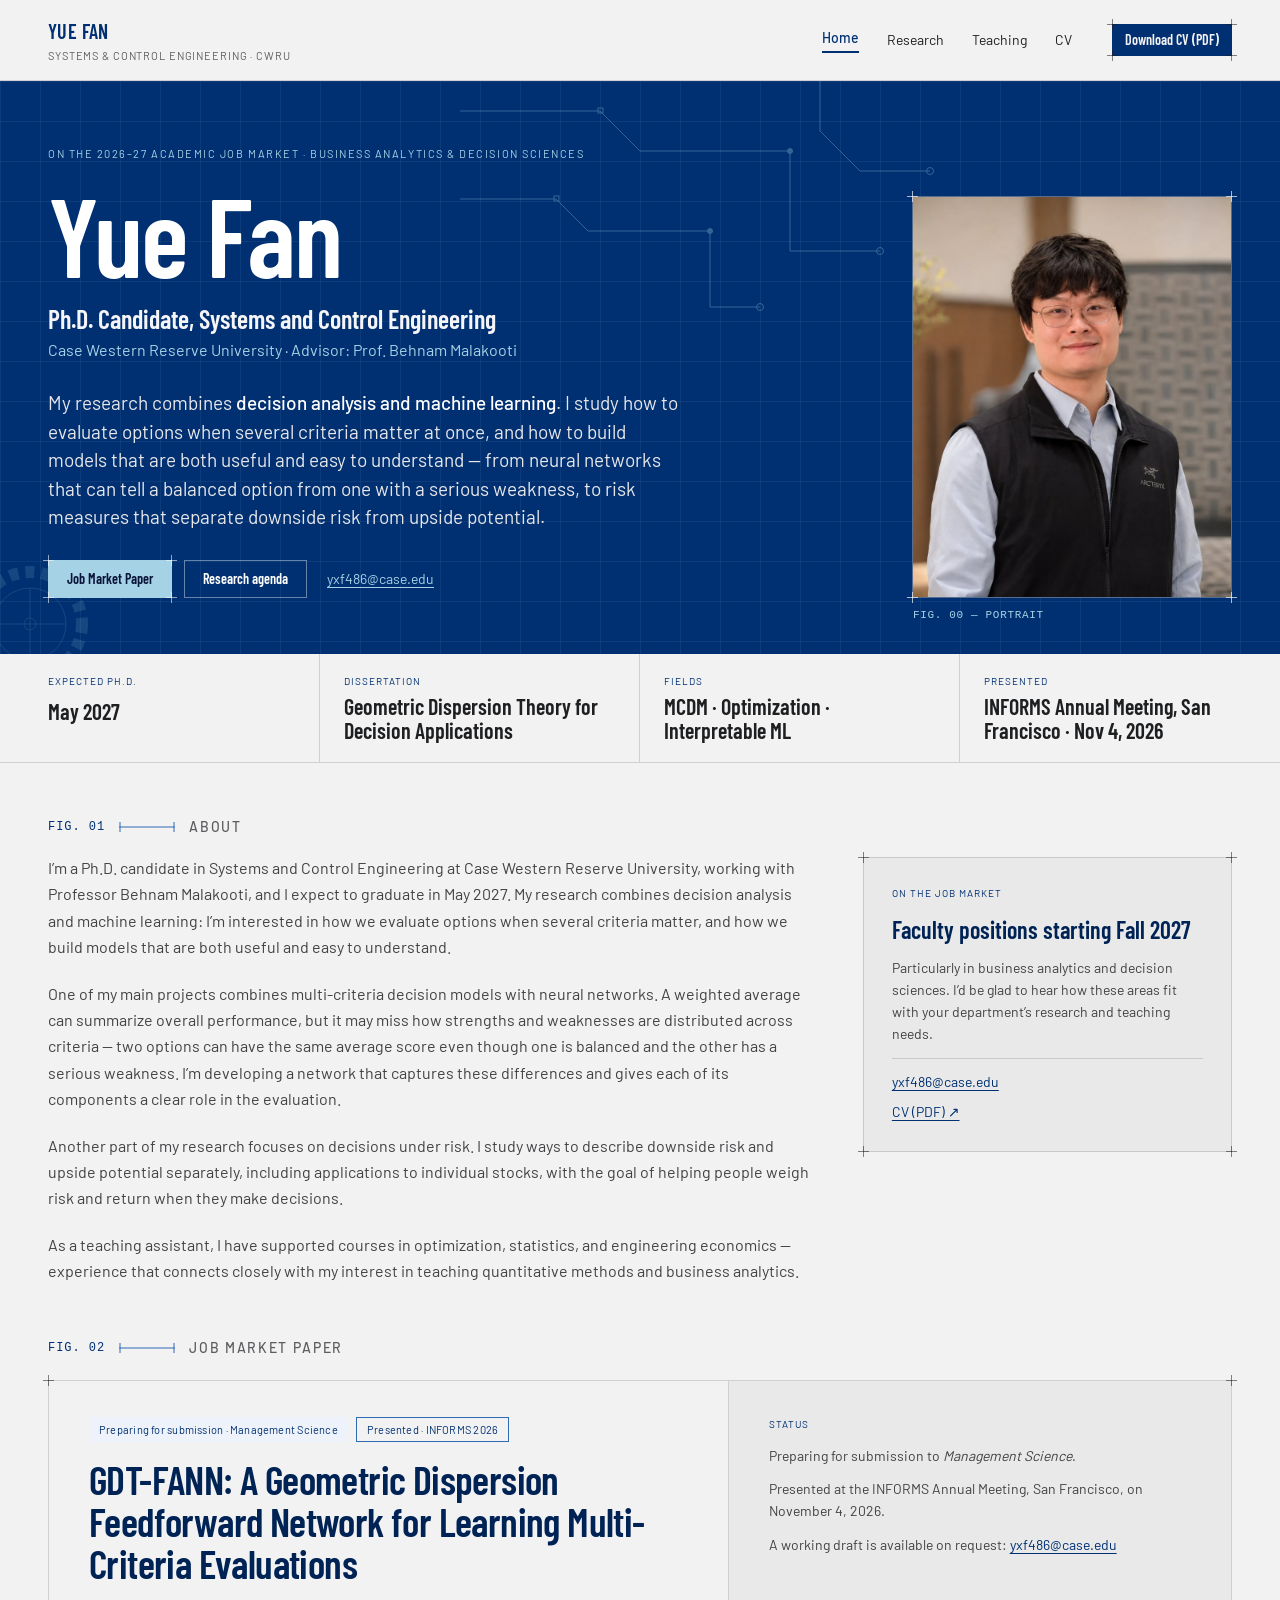
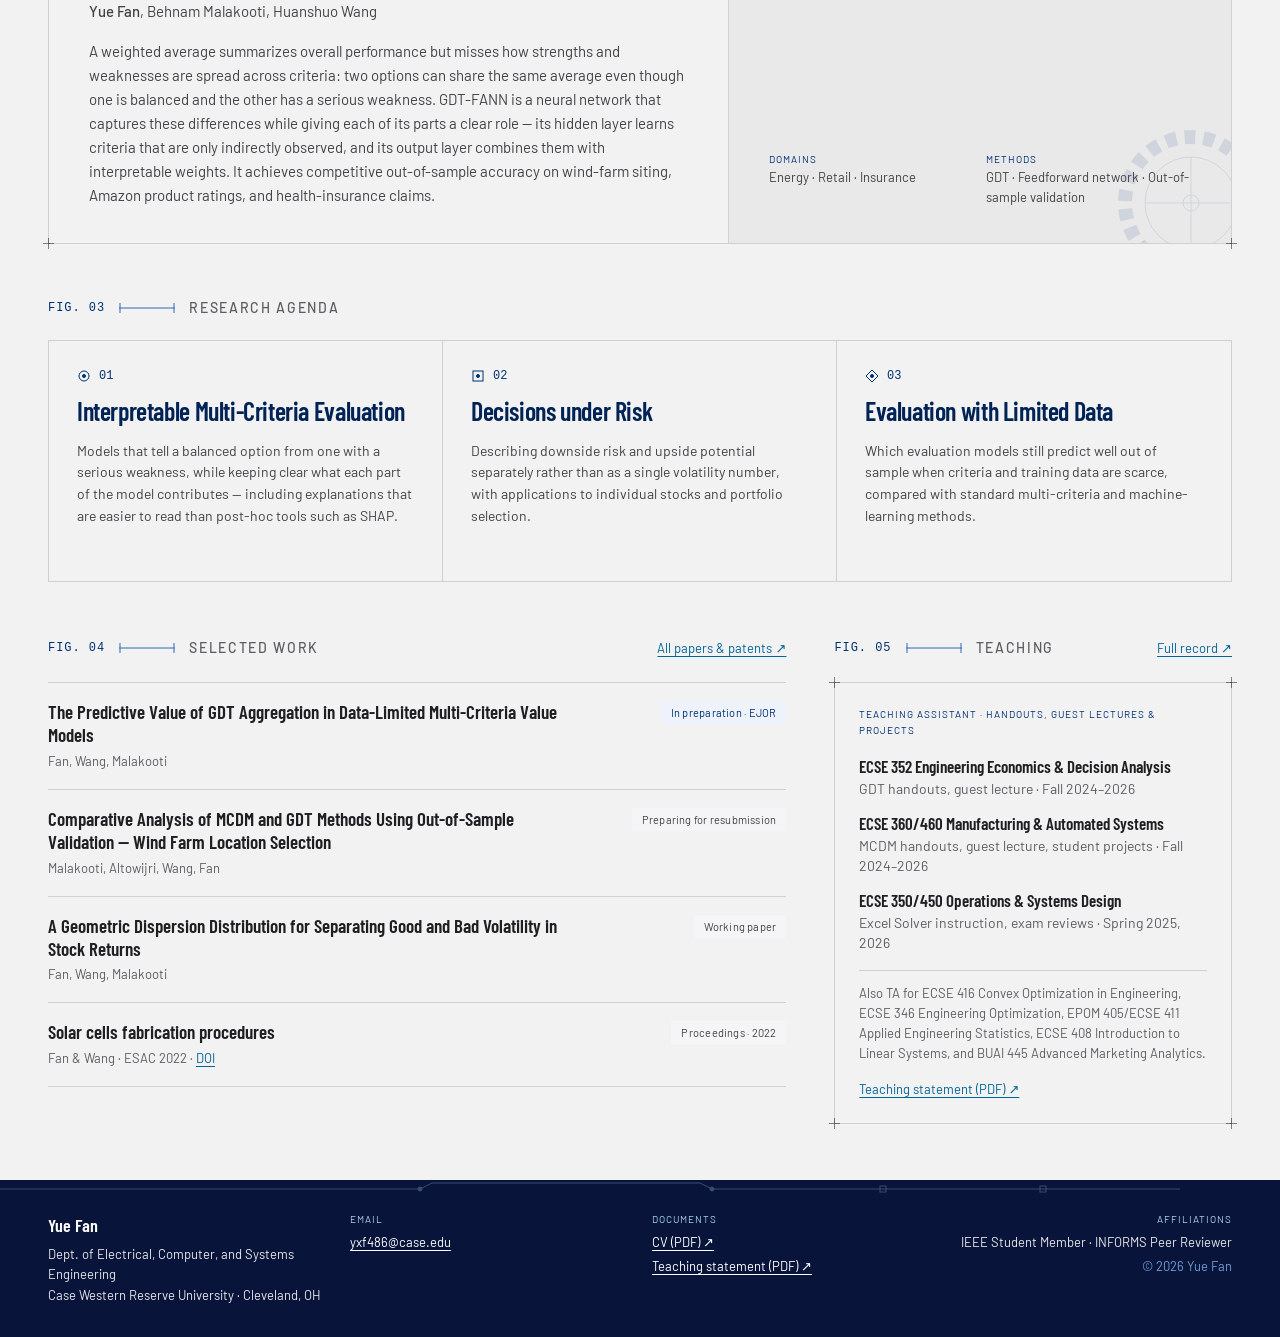
==== commit 28550bfe: "Homepage: replace travel photo with professional headshot Co-Authored-By: Claude Opus 5.5 <noreply@a" ====
--- a/index.html
+++ b/index.html
@@ -379,7 +379,7 @@
   </script>
 
   <script type="__bundler/template">
-"<!DOCTYPE html>\n<html><head>\n<meta charset=\"utf-8\">\n<meta name=\"viewport\" content=\"width=device-width, initial-scale=1\">\n<script src=\"8e4fa746-bc37-4291-9273-9fb681e285dd\"><\u002Fscript>\n<\u002Fhead>\n<body>\n<x-dc>\n<helmet><style>/* Industry — design-system tokens and component classes. This file is the source of truth for the system's look; retune it here and see readme.md. */\n/* vietnamese */\n@font-face {\n  font-family: 'Barlow';\n  font-style: normal;\n  font-weight: 400;\n  font-display: swap;\n  src: url(\"93197038-9ea9-412e-8e84-9f20b31b510d\") format('woff2');\n  unicode-range: U+0102-0103, U+0110-0111, U+0128-0129, U+0168-0169, U+01A0-01A1, U+01AF-01B0, U+0300-0301, U+0303-0304, U+0308-0309, U+0323, U+0329, U+1EA0-1EF9, U+20AB;\n}\n/* latin-ext */\n@font-face {\n  font-family: 'Barlow';\n  font-style: normal;\n  font-weight: 400;\n  font-display: swap;\n  src: url(\"5e184943-c42b-4e12-bcff-0031902cc429\") format('woff2');\n  unicode-range: U+0100-02BA, U+02BD-02C5, U+02C7-02CC, U+02CE-02D7, U+02DD-02FF, U+0304, U+0308, U+0329, U+1D00-1DBF, U+1E00-1E9F, U+1EF2-1EFF, U+2020, U+20A0-20AB, U+20AD-20C0, U+2113, U+2C60-2C7F, U+A720-A7FF;\n}\n/* latin */\n@font-face {\n  font-family: 'Barlow';\n  font-style: normal;\n  font-weight: 400;\n  font-display: swap;\n  src: url(\"db66a059-8dbc-4d23-9bd6-4be6ddbd049e\") format('woff2');\n  unicode-range: U+0000-00FF, U+0131, U+0152-0153, U+02BB-02BC, U+02C6, U+02DA, U+02DC, U+0304, U+0308, U+0329, U+2000-206F, U+20AC, U+2122, U+2191, U+2193, U+2212, U+2215, U+FEFF, U+FFFD;\n}\n/* vietnamese */\n@font-face {\n  font-family: 'Barlow';\n  font-style: normal;\n  font-weight: 500;\n  font-display: swap;\n  src: url(\"3c079dc9-2362-43a4-8c16-8e800b41564b\") format('woff2');\n  unicode-range: U+0102-0103, U+0110-0111, U+0128-0129, U+0168-0169, U+01A0-01A1, U+01AF-01B0, U+0300-0301, U+0303-0304, U+0308-0309, U+0323, U+0329, U+1EA0-1EF9, U+20AB;\n}\n/* latin-ext */\n@font-face {\n  font-family: 'Barlow';\n  font-style: normal;\n  font-weight: 500;\n  font-display: swap;\n  src: url(\"fd306685-a537-45ba-be40-f736df9ce0a1\") format('woff2');\n  unicode-range: U+0100-02BA, U+02BD-02C5, U+02C7-02CC, U+02CE-02D7, U+02DD-02FF, U+0304, U+0308, U+0329, U+1D00-1DBF, U+1E00-1E9F, U+1EF2-1EFF, U+2020, U+20A0-20AB, U+20AD-20C0, U+2113, U+2C60-2C7F, U+A720-A7FF;\n}\n/* latin */\n@font-face {\n  font-family: 'Barlow';\n  font-style: normal;\n  font-weight: 500;\n  font-display: swap;\n  src: url(\"8183de8d-d46e-4e46-9747-0f3aa4dea023\") format('woff2');\n  unicode-range: U+0000-00FF, U+0131, U+0152-0153, U+02BB-02BC, U+02C6, U+02DA, U+02DC, U+0304, U+0308, U+0329, U+2000-206F, U+20AC, U+2122, U+2191, U+2193, U+2212, U+2215, U+FEFF, U+FFFD;\n}\n/* vietnamese */\n@font-face {\n  font-family: 'Barlow';\n  font-style: normal;\n  font-weight: 700;\n  font-display: swap;\n  src: url(\"ef4231e6-9a61-4f0f-859f-3007326f500b\") format('woff2');\n  unicode-range: U+0102-0103, U+0110-0111, U+0128-0129, U+0168-0169, U+01A0-01A1, U+01AF-01B0, U+0300-0301, U+0303-0304, U+0308-0309, U+0323, U+0329, U+1EA0-1EF9, U+20AB;\n}\n/* latin-ext */\n@font-face {\n  font-family: 'Barlow';\n  font-style: normal;\n  font-weight: 700;\n  font-display: swap;\n  src: url(\"5abb45aa-be6f-4a5e-bdae-d25d2df1e05d\") format('woff2');\n  unicode-range: U+0100-02BA, U+02BD-02C5, U+02C7-02CC, U+02CE-02D7, U+02DD-02FF, U+0304, U+0308, U+0329, U+1D00-1DBF, U+1E00-1E9F, U+1EF2-1EFF, U+2020, U+20A0-20AB, U+20AD-20C0, U+2113, U+2C60-2C7F, U+A720-A7FF;\n}\n/* latin */\n@font-face {\n  font-family: 'Barlow';\n  font-style: normal;\n  font-weight: 700;\n  font-display: swap;\n  src: url(\"d76838b7-3857-437e-88ad-70b7b99eefc2\") format('woff2');\n  unicode-range: U+0000-00FF, U+0131, U+0152-0153, U+02BB-02BC, U+02C6, U+02DA, U+02DC, U+0304, U+0308, U+0329, U+2000-206F, U+20AC, U+2122, U+2191, U+2193, U+2212, U+2215, U+FEFF, U+FFFD;\n}\n/* vietnamese */\n@font-face {\n  font-family: 'Barlow Condensed';\n  font-style: normal;\n  font-weight: 400;\n  font-display: swap;\n  src: url(\"05fb777b-6c50-443a-acd6-9fe676aacc6f\") format('woff2');\n  unicode-range: U+0102-0103, U+0110-0111, U+0128-0129, U+0168-0169, U+01A0-01A1, U+01AF-01B0, U+0300-0301, U+0303-0304, U+0308-0309, U+0323, U+0329, U+1EA0-1EF9, U+20AB;\n}\n/* latin-ext */\n@font-face {\n  font-family: 'Barlow Condensed';\n  font-style: normal;\n  font-weight: 400;\n  font-display: swap;\n  src: url(\"5efc8cb1-412d-4b64-ad1c-320795ecdbd3\") format('woff2');\n  unicode-range: U+0100-02BA, U+02BD-02C5, U+02C7-02CC, U+02CE-02D7, U+02DD-02FF, U+0304, U+0308, U+0329, U+1D00-1DBF, U+1E00-1E9F, U+1EF2-1EFF, U+2020, U+20A0-20AB, U+20AD-20C0, U+2113, U+2C60-2C7F, U+A720-A7FF;\n}\n/* latin */\n@font-face {\n  font-family: 'Barlow Condensed';\n  font-style: normal;\n  font-weight: 400;\n  font-display: swap;\n  src: url(\"92471b84-ab03-4cec-a0fa-c81a17361826\") format('woff2');\n  unicode-range: U+0000-00FF, U+0131, U+0152-0153, U+02BB-02BC, U+02C6, U+02DA, U+02DC, U+0304, U+0308, U+0329, U+2000-206F, U+20AC, U+2122, U+2191, U+2193, U+2212, U+2215, U+FEFF, U+FFFD;\n}\n/* vietnamese */\n@font-face {\n  font-family: 'Barlow Condensed';\n  font-style: normal;\n  font-weight: 600;\n  font-display: swap;\n  src: url(\"c9428324-d1cc-440d-ad31-35342e4e9534\") format('woff2');\n  unicode-range: U+0102-0103, U+0110-0111, U+0128-0129, U+0168-0169, U+01A0-01A1, U+01AF-01B0, U+0300-0301, U+0303-0304, U+0308-0309, U+0323, U+0329, U+1EA0-1EF9, U+20AB;\n}\n/* latin-ext */\n@font-face {\n  font-family: 'Barlow Condensed';\n  font-style: normal;\n  font-weight: 600;\n  font-display: swap;\n  src: url(\"59698545-6907-4d6a-97d5-5bd5c1d0e11c\") format('woff2');\n  unicode-range: U+0100-02BA, U+02BD-02C5, U+02C7-02CC, U+02CE-02D7, U+02DD-02FF, U+0304, U+0308, U+0329, U+1D00-1DBF, U+1E00-1E9F, U+1EF2-1EFF, U+2020, U+20A0-20AB, U+20AD-20C0, U+2113, U+2C60-2C7F, U+A720-A7FF;\n}\n/* latin */\n@font-face {\n  font-family: 'Barlow Condensed';\n  font-style: normal;\n  font-weight: 600;\n  font-display: swap;\n  src: url(\"b5a77981-039d-4711-8355-a1765f830223\") format('woff2');\n  unicode-range: U+0000-00FF, U+0131, U+0152-0153, U+02BB-02BC, U+02C6, U+02DA, U+02DC, U+0304, U+0308, U+0329, U+2000-206F, U+20AC, U+2122, U+2191, U+2193, U+2212, U+2215, U+FEFF, U+FFFD;\n}\n\n\n:root {\n  --color-bg: #f2f2f3;\n  --color-surface: #e9e9ea;\n  --color-text: #1d1f20;\n  --color-accent: #5980a6;\n  --color-accent-2: #728fab;\n  --color-divider: color-mix(in srgb, #1d1f20 16%, transparent);\n\n  /* Tonal ramps — generated in OKLCH on one shared lightness scale, so the\n     same step of any role matches the others in visual value. */\n  --color-neutral-100: #f5f5f8;\n  --color-neutral-200: #e7e7ea;\n  --color-neutral-300: #d4d4d7;\n  --color-neutral-400: #b7b7ba;\n  --color-neutral-500: #98989b;\n  --color-neutral-600: #7a7a7d;\n  --color-neutral-700: #5d5d60;\n  --color-neutral-800: #424244;\n  --color-neutral-900: #2b2b2d;\n\n  --color-accent-100: #eef6ff;\n  --color-accent-200: #d6ebff;\n  --color-accent-300: #b5d9fd;\n  --color-accent-400: #94bce3;\n  --color-accent-500: #749dc4;\n  --color-accent-600: #597ea3;\n  --color-accent-700: #416180;\n  --color-accent-800: #2c455d;\n  --color-accent-900: #1d2d3d;\n\n  --color-accent-2-100: #eef6ff;\n  --color-accent-2-200: #d6ebff;\n  --color-accent-2-300: #bdd8f2;\n  --color-accent-2-400: #9ebbd8;\n  --color-accent-2-500: #7e9cb8;\n  --color-accent-2-600: #627d98;\n  --color-accent-2-700: #486077;\n  --color-accent-2-800: #314457;\n  --color-accent-2-900: #1f2d3a;\n\n  --font-heading: \"Barlow Condensed\", system-ui, sans-serif;\n  --font-heading-weight: 600;\n  --font-body: \"Barlow\", system-ui, sans-serif;\n\n  --space-1: 3.4px;\n  --space-2: 6.8px;\n  --space-3: 10.2px;\n  --space-4: 13.6px;\n  --space-6: 20.4px;\n  --space-8: 27.2px;\n\n  --radius-sm: 2px;\n  --radius-md: 4px;\n  --radius-lg: 7px;\n\n  /* Elevation — derived from the ground: soft ink-tinted shadows on a\n     light theme, a hairline edge + ambient darkness on a dark one. */\n  --shadow-sm: 0 1px 2px color-mix(in srgb, #2b2b2d 14%, transparent);\n  --shadow-md: 0 3px 10px color-mix(in srgb, #2b2b2d 16%, transparent);\n  --shadow-lg: 0 12px 32px color-mix(in srgb, #2b2b2d 22%, transparent);\n}\n\nbody {\n  background: var(--color-bg);\n  color: var(--color-text);\n  font-family: var(--font-body);\n}\nh1, h2, h3, h4 { font-family: var(--font-heading); font-weight: var(--font-heading-weight); }\n\n.blueprint {\n  position: relative;\n  border: 1px solid var(--color-divider);\n  border-radius: 0;\n}\n/* The overlay image treatments (halftone, duotone) clip their overlay\n   (overflow:hidden); a blueprint wrapper draws its registration marks\n   outside the box, so when both classes share a wrapper the frame must\n   win. */\n.blueprint.halftone, .blueprint.plate, .blueprint.duotone { overflow: visible; }\n.blueprint > .corner {\n  position: absolute; width: 11px; height: 11px;\n  color: color-mix(in srgb, var(--color-text) 55%, transparent);\n}\n.blueprint > .corner::before, .blueprint > .corner::after {\n  content: \"\"; position: absolute; background: currentColor;\n}\n.blueprint > .corner::before { left: 5px; top: 0; width: 1px; height: 100%; }\n.blueprint > .corner::after  { top: 5px; left: 0; width: 100%; height: 1px; }\n.blueprint > .corner.tl { top: -6px; left: -6px; }\n.blueprint > .corner.tr { top: -6px; right: -6px; }\n.blueprint > .corner.bl { bottom: -6px; left: -6px; }\n.blueprint > .corner.br { bottom: -6px; right: -6px; }\n\n.duotone{position:relative;overflow:hidden}\n.duotone::after{content:\"\";position:absolute;inset:0;pointer-events:none;\n  background:var(--color-accent);mix-blend-mode:color}\n\n/* ══════════════════════════════════════════════════════════════════════════\n   Components — built with the tokens above. Plain CSS\n   on plain HTML: no JavaScript, no build step. Each class is documented in\n   readme.md and demonstrated in foundations/ and components/.\n   ══════════════════════════════════════════════════════════════════════ */\n\n*, *::before, *::after { box-sizing: border-box; }\nbody { margin: 0; font-size: 15px; line-height: 1.55; font-weight: 400; }\nh1, h2, h3, h4, h5, h6 {\n  font-family: var(--font-heading); font-weight: var(--font-heading-weight);\n  line-height: 1.12; letter-spacing: -0.015em; margin: 0 0 var(--space-2);\n}\nh1 { font-size: 42px; }\nh2 { font-size: 32px; }\nh3 { font-size: 25px; }\nh4 { font-size: 20px; }\nh5 { font-size: 16px; }\nh6 { font-size: 13px; }\nh6 { letter-spacing: 0.08em; text-transform: uppercase; }\np { margin: 0 0 var(--space-3); }\na { color: var(--color-accent); text-underline-offset: 3px; }\nimg { display: block; max-width: 100%; }\nfigure { margin: 0; }\nfigcaption {\n  font-size: 11px; margin-top: var(--space-1);\n  color: color-mix(in srgb, var(--color-text) 55%, transparent);\n}\n.text-muted { color: color-mix(in srgb, var(--color-text) 55%, transparent); }\n:focus { outline: none; }\n:focus-visible { outline: 2px solid var(--color-accent); outline-offset: 2px; }\n::selection { background: color-mix(in srgb, var(--color-accent) 30%, transparent); }\n\n/* — rules — */\n.hr {\n  height: 1px; border: 0; margin: var(--space-4) 0;\n  background: var(--color-divider);\n}\n\n/* — buttons — */\n.btn {\n  display: inline-flex; align-items: center; justify-content: center; gap: 6px;\n  cursor: pointer; text-decoration: none;\n  font-family: var(--font-heading); font-weight: var(--font-heading-weight);\n  font-size: 14px; line-height: 1.2; color: var(--color-text); /* matches the .input's 14px —\n     the pair sits side by side in sign-up rows */\n  background: transparent; border: 1px solid transparent;\n  padding: var(--space-2) calc(var(--space-3) * 1.2);\n  border-radius: var(--radius-md);\n}\n.btn svg { display: block; }\n.btn:disabled { opacity: 0.45; cursor: not-allowed; }\n.btn-primary { background: var(--color-accent); color: var(--color-bg); }\n.btn-primary:hover { background: var(--color-accent-600); }\n.btn-primary:active { background: var(--color-accent-700); }\n.btn-secondary { border-color: var(--color-divider); }\n.btn-secondary:hover { background: color-mix(in srgb, var(--color-text) 7%, transparent); }\n.btn-secondary:active { background: color-mix(in srgb, var(--color-text) 14%, transparent); }\n.btn-ghost { color: var(--color-accent); padding-inline: var(--space-1); }\n.btn-ghost:hover { background: color-mix(in srgb, var(--color-accent) 10%, transparent); }\n.btn-ghost:active { background: color-mix(in srgb, var(--color-accent) 18%, transparent); }\n.btn-icon { width: 36px; height: 36px; padding: 0; }\n.btn-block { width: 100%; margin-top: var(--space-2); }\n\n/* — forms — */\n.field > label {\n  display: block; font-size: 12px; margin-bottom: 5px;\n  color: color-mix(in srgb, var(--color-text) 70%, transparent);\n}\n.input {\n  width: 100%; min-height: 36px; padding: 6px 10px; font: inherit;\n  font-size: 14px; color: var(--color-text); caret-color: var(--color-accent);\n  background: var(--color-surface);\n  border: 1px solid var(--color-divider); border-radius: var(--radius-md);\n}\n.input:hover { border-color: color-mix(in srgb, var(--color-text) 45%, transparent); }\n.input:focus-visible { border-color: var(--color-accent); outline-offset: 0; }\ntextarea.input { min-height: 90px; resize: vertical; }\n.radio { display: inline-flex; align-items: center; gap: 8px; cursor: pointer; font-size: 14px; }\n.radio input, .seg-opt input {\n  position: absolute; opacity: 0; width: 0; height: 0; pointer-events: none;\n}\n.radio .dot {\n  width: 16px; height: 16px; flex: none; border-radius: 50%;\n  border: 1.5px solid var(--color-divider);\n}\n.radio:hover .dot { border-color: var(--color-accent); }\n.radio input:checked + .dot {\n  border-color: var(--color-accent); background: var(--color-accent);\n  box-shadow: inset 0 0 0 4px var(--color-bg);\n}\n.radio input:focus-visible + .dot { outline: 2px solid var(--color-accent); outline-offset: 2px; }\n.seg {\n  display: inline-flex; overflow: hidden;\n  border: 1px solid var(--color-divider); border-radius: var(--radius-md);\n}\n.seg-opt {\n  display: inline-flex; align-items: center; gap: 6px;\n  padding: 7px 12px; font-size: 13px; cursor: pointer;\n}\n.seg-opt + .seg-opt { border-left: 1px solid var(--color-divider); }\n.seg-opt:has(input:checked) { background: var(--color-accent); color: var(--color-bg); }\n.seg-opt:not(:has(input:checked)):hover { background: color-mix(in srgb, var(--color-text) 7%, transparent); }\n.seg-opt:has(input:focus-visible) { outline: 2px solid var(--color-accent); outline-offset: -2px; }\n\n/* — cards — */\n.card {\n  display: flex; flex-direction: column; gap: var(--space-2);\n  padding: var(--space-3); border-radius: var(--radius-md); background: var(--color-surface);\n}\n.card-kicker { font-size: 10px; letter-spacing: 0.1em; text-transform: uppercase; color: var(--color-accent); }\n.card-title {\n  font-family: var(--font-heading); font-weight: var(--font-heading-weight);\n  font-size: 17px; line-height: 1.2;\n}\n.card-body { margin: 0; font-size: 13px; opacity: 0.8; flex: 1; }\n.card-meta {\n  display: flex; align-items: center; gap: 6px; font-size: 11px;\n  color: color-mix(in srgb, var(--color-text) 50%, transparent);\n}\n.elev-sm { box-shadow: var(--shadow-sm); }\n.elev-md { box-shadow: var(--shadow-md); }\n.elev-lg { box-shadow: var(--shadow-lg); }\n\n/* — tags — */\n.tag {\n  display: inline-flex; align-items: center; font-size: 11px;\n  letter-spacing: 0.02em; padding: 3px 10px;\n  border-radius: calc(var(--radius-md) * 0.75);\n}\n.tag-accent { background: var(--color-accent-100); color: var(--color-accent-800); }\n.tag-accent-2 { background: var(--color-accent-2-100); color: var(--color-accent-2-800); }\n.tag-neutral { background: var(--color-neutral-100); color: var(--color-neutral-800); }\n.tag-outline { border: 1px solid var(--color-accent); color: var(--color-accent); }\n\n/* — navigation — */\n.nav {\n  display: flex; align-items: center; gap: var(--space-4);\n  padding: var(--space-3) var(--space-4);\n  border-bottom: none;\n}\n.nav-brand {\n  font-family: var(--font-heading); font-weight: var(--font-heading-weight);\n  font-size: 18px; margin-right: auto;\n}\n.nav a { color: inherit; text-decoration: none; font-size: 14px; }\n.nav a:hover, .nav a[aria-current='page'] { color: var(--color-accent); }\n\n/* — tables — */\n.table { width: 100%; border-collapse: collapse; font-size: 14px; }\n.table th {\n  text-align: left; font-size: 11px; letter-spacing: 0.08em; text-transform: uppercase;\n  color: color-mix(in srgb, var(--color-text) 60%, transparent);\n  padding: var(--space-2); border-bottom: 1px solid var(--color-divider);\n}\n.table td {\n  padding: var(--space-2);\n  border-bottom: 1px solid color-mix(in srgb, var(--color-text) 8%, transparent);\n}\n.table tbody tr:hover { background: color-mix(in srgb, var(--color-text) 4%, transparent); }\n\n/* — dialog — */\n.dialog-backdrop {\n  position: fixed; inset: 0; display: grid; place-items: center;\n  padding: var(--space-4);\n  background: color-mix(in srgb, var(--color-neutral-900) 50%, transparent);\n}\n.dialog {\n  width: min(440px, 100%); display: flex; flex-direction: column; gap: var(--space-3);\n  padding: var(--space-4); border-radius: var(--radius-lg);\n  background: var(--color-surface); box-shadow: var(--shadow-lg);\n}\n.dialog-title {\n  font-family: var(--font-heading); font-weight: var(--font-heading-weight);\n  font-size: 20px;\n}\n.dialog-body { font-size: 14px; opacity: 0.85; }\n.dialog-actions { display: flex; justify-content: flex-end; gap: var(--space-2); margin-top: var(--space-2); }\n\n/* — blueprint frame: components are wireframe objects (see .blueprint\n     and .corner above) — square, transparent, hairline-bordered — */\n.card, .btn, .input, .tag, .seg, .dialog { border-radius: 0; }\n.card, .dialog { background: transparent; border: 1px solid var(--color-divider); }\n.btn { border: 1px solid var(--color-divider); }\n.btn-primary { border-color: var(--color-accent); }\n.btn-ghost { border-color: transparent; }\n\n<\u002Fstyle><style>/* Industry tokens re-tuned to the CWRU brand palette (case.edu/brand):\n   CWRU Blue #003071 (primary), Dark Blue #09143A, True Blue #007AB8, Light Blue #A6D2E6.\n   Scoped so it can sit beside the stock theme on one canvas. */\n.theme-cwru {\n  --color-accent: #003071;\n  --color-accent-2: #007ab8;\n  --color-accent-100: #eef3fb;\n  --color-accent-200: #d9e5f6;\n  --color-accent-300: #a6d2e6;\n  --color-accent-400: #6f9dd6;\n  --color-accent-500: #2f6bb3;\n  --color-accent-600: #1a4f95;\n  --color-accent-700: #003071;\n  --color-accent-800: #002356;\n  --color-accent-900: #09143a;\n  --color-accent-2-100: #eaf5fb;\n  --color-accent-2-200: #cfe8f4;\n  --color-accent-2-300: #a6d2e6;\n  --color-accent-2-400: #5fa9d0;\n  --color-accent-2-500: #007ab8;\n  --color-accent-2-600: #006497;\n  --color-accent-2-700: #004d75;\n  --color-accent-2-800: #003654;\n  --color-accent-2-900: #09143a;\n}\n.theme-cwru .tag-accent { background: var(--color-accent-100); color: var(--color-accent-700); }\n.theme-cwru .tag-outline { border-color: var(--color-accent-500); color: var(--color-accent-700); }\n<\u002Fstyle><style>body{margin:0;background:var(--color-bg);font-family:var(--font-body)}a{color:var(--color-accent-700)}a:hover{color:var(--color-accent-900)}<\u002Fstyle><title>Yue Fan | Ph.D. Candidate, Systems and Control Engineering, CWRU<\u002Ftitle><meta name=\"description\" content=\"Yue Fan, Ph.D. Candidate in Systems and Control Engineering at Case Western Reserve University. Interpretable decision models: Geometric Dispersion Theory, MCDM, neural-network–GDT methods.\"><\u002Fhelmet>\n<a id=\"top\"><\u002Fa>\n<div class=\"theme-cwru\" style=\"min-height:100vh;display:flex;flex-direction:column;color:var(--color-text)\" data-screen-label=\"Home\">\n  <nav style=\"display:flex;align-items:center;gap:28px;padding:16px 48px;border-bottom:1px solid var(--color-divider);position:relative\">\n    <div style=\"display:flex;flex-direction:column;margin-right:auto\"><span style=\"font-family:var(--font-heading);font-weight:600;font-size:20px;letter-spacing:.02em;color:var(--color-accent-700)\">YUE FAN<\u002Fspan><span style=\"font-size:11px;letter-spacing:.08em;text-transform:uppercase;color:var(--color-neutral-700)\">Systems &amp; Control Engineering · CWRU<\u002Fspan><\u002Fdiv>\n    <a href=\"#top\" aria-current=\"page\" style=\"font-size:14px;text-decoration:none;color:var(--color-accent-700);font-weight:500;border-bottom:2px solid var(--color-accent-700);padding-bottom:2px\">Home<\u002Fa>\n    <a href=\"research.html\" style=\"font-size:14px;text-decoration:none;color:var(--color-text)\">Research<\u002Fa>\n    <a href=\"teaching.html\" style=\"font-size:14px;text-decoration:none;color:var(--color-text)\">Teaching<\u002Fa>\n    <a href=\"assets/Yue_Fan_Academic_CV.pdf\" target=\"_blank\" rel=\"noopener\" style=\"font-size:14px;text-decoration:none;color:var(--color-text)\">CV<\u002Fa>\n    <a href=\"assets/Yue_Fan_Academic_CV.pdf\" target=\"_blank\" rel=\"noopener\" class=\"btn btn-primary blueprint\" style=\"margin-left:12px;text-decoration:none\"><i class=\"corner tl\"><\u002Fi><i class=\"corner tr\"><\u002Fi><i class=\"corner bl\"><\u002Fi><i class=\"corner br\"><\u002Fi>Download CV (PDF)<\u002Fa>\n  <\u002Fnav>\n\n  <header style=\"position:relative;overflow:hidden;background-color:var(--color-accent-700);background-image:linear-gradient(rgba(166,210,230,.07) 1px,transparent 1px),linear-gradient(90deg,rgba(166,210,230,.07) 1px,transparent 1px);background-size:40px 40px;color:var(--color-neutral-100);padding:64px 48px 56px;display:grid;grid-template-columns:minmax(0,1fr) 320px;gap:64px;align-items:end\">\n    <svg aria-hidden=\"true\" width=\"520\" height=\"260\" sc-camel-view-box=\"0 0 520 260\" fill=\"none\" stroke=\"currentColor\" stroke-width=\"1\" style=\"position:absolute;right:300px;top:-10px;color:var(--color-accent-300);opacity:.32;pointer-events:none\"><path d=\"M0 40 H140 L180 80 H330 V180 H420\"><\u002Fpath><path d=\"M0 128 H96 L128 160 H250 V236 H300\"><\u002Fpath><path d=\"M360 0 V60 L400 100 H470\"><\u002Fpath><circle cx=\"420\" cy=\"180\" r=\"3.5\"><\u002Fcircle><circle cx=\"300\" cy=\"236\" r=\"3.5\"><\u002Fcircle><circle cx=\"470\" cy=\"100\" r=\"3.5\"><\u002Fcircle><rect x=\"138\" y=\"37\" width=\"5\" height=\"5\"><\u002Frect><rect x=\"94\" y=\"125\" width=\"5\" height=\"5\"><\u002Frect><circle cx=\"330\" cy=\"80\" r=\"2.5\" fill=\"currentColor\"><\u002Fcircle><circle cx=\"250\" cy=\"160\" r=\"2.5\" fill=\"currentColor\"><\u002Fcircle><circle cx=\"360\" cy=\"0\" r=\"2.5\" fill=\"currentColor\"><\u002Fcircle><\u002Fsvg>\n    <svg aria-hidden=\"true\" width=\"140\" height=\"140\" sc-camel-view-box=\"0 0 140 140\" fill=\"none\" stroke=\"currentColor\" style=\"position:absolute;left:-40px;bottom:-40px;color:var(--color-accent-300);opacity:.14;pointer-events:none\"><circle cx=\"70\" cy=\"70\" r=\"52\" stroke-width=\"12\" stroke-dasharray=\"9 7\"><\u002Fcircle><circle cx=\"70\" cy=\"70\" r=\"36\" stroke-width=\"1\"><\u002Fcircle><circle cx=\"70\" cy=\"70\" r=\"6\" stroke-width=\"1\"><\u002Fcircle><path d=\"M70 34 V106 M34 70 H106\" stroke-width=\"1\"><\u002Fpath><\u002Fsvg>\n    <div style=\"display:flex;flex-direction:column;gap:18px;position:relative\">\n      <span style=\"font-size:11px;letter-spacing:.14em;text-transform:uppercase;color:var(--color-accent-300)\">On the 2026–27 academic job market · Business analytics &amp; decision sciences<\u002Fspan>\n      <h1 style=\"font-size:112px;line-height:.95;letter-spacing:-.02em;margin:0;color:#fff\">Yue Fan<\u002Fh1>\n      <div style=\"display:flex;flex-direction:column;gap:4px\"><span style=\"font-family:var(--font-heading);font-weight:600;font-size:26px;line-height:1.15\">Ph.D. Candidate, Systems and Control Engineering<\u002Fspan><span style=\"font-size:16px;color:var(--color-accent-300)\">Case Western Reserve University · Advisor: Prof. Behnam Malakooti<\u002Fspan><\u002Fdiv>\n      <p style=\"font-size:19px;line-height:1.5;max-width:640px;margin:8px 0 0;color:var(--color-neutral-200);text-wrap:pretty\">My research combines <strong style=\"color:#fff;font-weight:500\">decision analysis and machine learning<\u002Fstrong>. I study how to evaluate options when several criteria matter at once, and how to build models that are both useful and easy to understand — from neural networks that can tell a balanced option from one with a serious weakness, to risk measures that separate downside risk from upside potential.<\u002Fp>\n      <div style=\"display:flex;gap:12px;margin-top:10px\">\n        <a href=\"research.html#jmp\" class=\"btn blueprint\" style=\"background:var(--color-accent-300);color:var(--color-accent-900);border-color:var(--color-accent-300);text-decoration:none;padding:10px 18px\"><i class=\"corner tl\" style=\"color:rgba(245,245,248,.6)\"><\u002Fi><i class=\"corner tr\" style=\"color:rgba(245,245,248,.6)\"><\u002Fi><i class=\"corner bl\" style=\"color:rgba(245,245,248,.6)\"><\u002Fi><i class=\"corner br\" style=\"color:rgba(245,245,248,.6)\"><\u002Fi>Job Market Paper<\u002Fa>\n        <a href=\"#research\" class=\"btn\" style=\"color:#fff;border-color:rgba(255,255,255,.4);text-decoration:none;padding:10px 18px\">Research agenda<\u002Fa>\n        <a href=\"mailto:yxf486@case.edu\" style=\"align-self:center;margin-left:8px;font-size:14px;color:var(--color-accent-300)\">yxf486@case.edu<\u002Fa>\n      <\u002Fdiv>\n    <\u002Fdiv>\n    <figure class=\"blueprint\" style=\"margin:0;border-color:rgba(245,245,248,.35);background:var(--color-accent-800)\">\n      <i class=\"corner tl\" style=\"color:rgba(245,245,248,.7)\"><\u002Fi><i class=\"corner tr\" style=\"color:rgba(245,245,248,.7)\"><\u002Fi><i class=\"corner bl\" style=\"color:rgba(245,245,248,.7)\"><\u002Fi><i class=\"corner br\" style=\"color:rgba(245,245,248,.7)\"><\u002Fi>\n      <img src=\"assets/yue-fan-portrait.jpg\" alt=\"Portrait of Yue Fan\" width=\"320\" height=\"400\" style=\"display:block;width:100%;height:400px;object-fit:cover\">\n      <figcaption style=\"position:absolute;left:0;right:0;bottom:-24px;font:11px ui-monospace,Menlo,monospace;color:var(--color-accent-300);letter-spacing:.06em\">FIG. 00 — PORTRAIT<\u002Ffigcaption>\n    <\u002Ffigure>\n  <\u002Fheader>\n\n  <div style=\"display:grid;grid-template-columns:repeat(4,minmax(0,1fr));border-bottom:1px solid var(--color-divider)\">\n    <div style=\"padding:20px 48px 20px 48px;border-right:1px solid var(--color-divider);display:flex;flex-direction:column;gap:4px\"><span style=\"font-size:10px;letter-spacing:.1em;text-transform:uppercase;color:var(--color-accent-700)\">Expected Ph.D.<\u002Fspan><span style=\"font-family:var(--font-heading);font-weight:600;font-size:22px\">May 2027<\u002Fspan><\u002Fdiv>\n    <div style=\"padding:20px 24px;border-right:1px solid var(--color-divider);display:flex;flex-direction:column;gap:4px\"><span style=\"font-size:10px;letter-spacing:.1em;text-transform:uppercase;color:var(--color-accent-700)\">Dissertation<\u002Fspan><span style=\"font-family:var(--font-heading);font-weight:600;font-size:22px;line-height:1.1\">Geometric Dispersion Theory for Decision Applications<\u002Fspan><\u002Fdiv>\n    <div style=\"padding:20px 24px;border-right:1px solid var(--color-divider);display:flex;flex-direction:column;gap:4px\"><span style=\"font-size:10px;letter-spacing:.1em;text-transform:uppercase;color:var(--color-accent-700)\">Fields<\u002Fspan><span style=\"font-family:var(--font-heading);font-weight:600;font-size:22px;line-height:1.1\">MCDM · Optimization · Interpretable ML<\u002Fspan><\u002Fdiv>\n    <div style=\"padding:20px 48px 20px 24px;display:flex;flex-direction:column;gap:4px\"><span style=\"font-size:10px;letter-spacing:.1em;text-transform:uppercase;color:var(--color-accent-700)\">Presented<\u002Fspan><span style=\"font-family:var(--font-heading);font-weight:600;font-size:22px;line-height:1.1\">INFORMS Annual Meeting, San Francisco · Nov 4, 2026<\u002Fspan><\u002Fdiv>\n  <\u002Fdiv>\n\n  <section id=\"about\" style=\"padding:56px 48px 0;display:grid;grid-template-columns:minmax(0,1.35fr) minmax(0,.65fr);gap:48px;align-items:start\">\n    <div style=\"display:flex;flex-direction:column;gap:20px\">\n      <div style=\"display:flex;align-items:center;gap:14px\"><span style=\"font:12px ui-monospace,Menlo,monospace;color:var(--color-accent-700);letter-spacing:.08em\">FIG. 01<\u002Fspan><svg aria-hidden=\"true\" width=\"56\" height=\"10\" sc-camel-view-box=\"0 0 56 10\" stroke=\"currentColor\" stroke-width=\"1\" style=\"color:var(--color-accent-500)\"><path d=\"M0 5 H56 M1 0 V10 M55 0 V10\"><\u002Fpath><\u002Fsvg><h2 style=\"margin:0;font-size:14px;letter-spacing:.12em;text-transform:uppercase;font-family:var(--font-body);font-weight:500;color:var(--color-neutral-700)\">About<\u002Fh2><\u002Fdiv>\n      <p style=\"margin:0;font-size:16px;line-height:1.65;color:var(--color-neutral-800);text-wrap:pretty\">I’m a Ph.D. candidate in Systems and Control Engineering at Case Western Reserve University, working with Professor Behnam Malakooti, and I expect to graduate in May 2027. My research combines decision analysis and machine learning: I’m interested in how we evaluate options when several criteria matter, and how we build models that are both useful and easy to understand.<\u002Fp>\n      <p style=\"margin:0;font-size:16px;line-height:1.65;color:var(--color-neutral-800);text-wrap:pretty\">One of my main projects combines multi-criteria decision models with neural networks. A weighted average can summarize overall performance, but it may miss how strengths and weaknesses are distributed across criteria — two options can have the same average score even though one is balanced and the other has a serious weakness. I’m developing a network that captures these differences and gives each of its components a clear role in the evaluation.<\u002Fp>\n      <p style=\"margin:0;font-size:16px;line-height:1.65;color:var(--color-neutral-800);text-wrap:pretty\">Another part of my research focuses on decisions under risk. I study ways to describe downside risk and upside potential separately, including applications to individual stocks, with the goal of helping people weigh risk and return when they make decisions.<\u002Fp>\n      <p style=\"margin:0;font-size:16px;line-height:1.65;color:var(--color-neutral-800);text-wrap:pretty\">As a teaching assistant, I have supported courses in optimization, statistics, and engineering economics — experience that connects closely with my interest in teaching quantitative methods and business analytics.<\u002Fp>\n    <\u002Fdiv>\n    <aside class=\"blueprint\" style=\"margin-top:38px;padding:28px;display:flex;flex-direction:column;gap:14px;background:var(--color-surface)\">\n      <i class=\"corner tl\"><\u002Fi><i class=\"corner tr\"><\u002Fi><i class=\"corner bl\"><\u002Fi><i class=\"corner br\"><\u002Fi>\n      <span style=\"font-size:10px;letter-spacing:.1em;text-transform:uppercase;color:var(--color-accent-700)\">On the job market<\u002Fspan>\n      <span style=\"font-family:var(--font-heading);font-weight:600;font-size:24px;line-height:1.15;color:var(--color-accent-800)\">Faculty positions starting Fall 2027<\u002Fspan>\n      <span style=\"font-size:14px;line-height:1.55;color:var(--color-neutral-800)\">Particularly in business analytics and decision sciences. I’d be glad to hear how these areas fit with your department’s research and teaching needs.<\u002Fspan>\n      <div style=\"display:flex;flex-direction:column;gap:8px;padding-top:12px;border-top:1px solid var(--color-divider);font-size:14px\"><a href=\"mailto:yxf486@case.edu\">yxf486@case.edu<\u002Fa><a href=\"assets/Yue_Fan_Academic_CV.pdf\" target=\"_blank\" rel=\"noopener\">CV (PDF) ↗<\u002Fa><\u002Fdiv>\n    <\u002Faside>\n  <\u002Fsection>\n  <section style=\"padding:56px 48px;display:flex;flex-direction:column;gap:24px\">\n    <div style=\"display:flex;align-items:center;gap:14px\"><span style=\"font:12px ui-monospace,Menlo,monospace;color:var(--color-accent-700);letter-spacing:.08em\">FIG. 02<\u002Fspan><svg aria-hidden=\"true\" width=\"56\" height=\"10\" sc-camel-view-box=\"0 0 56 10\" stroke=\"currentColor\" stroke-width=\"1\" style=\"color:var(--color-accent-500)\"><path d=\"M0 5 H56 M1 0 V10 M55 0 V10\"><\u002Fpath><\u002Fsvg><h2 style=\"margin:0;font-size:14px;letter-spacing:.12em;text-transform:uppercase;font-family:var(--font-body);font-weight:500;color:var(--color-neutral-700)\">Job Market Paper<\u002Fh2><\u002Fdiv>\n    <article class=\"blueprint\" style=\"display:grid;grid-template-columns:minmax(0,1.15fr) minmax(0,.85fr)\">\n      <i class=\"corner tl\"><\u002Fi><i class=\"corner tr\"><\u002Fi><i class=\"corner bl\"><\u002Fi><i class=\"corner br\"><\u002Fi>\n      <div style=\"padding:36px 40px;display:flex;flex-direction:column;gap:16px;border-right:1px solid var(--color-divider)\">\n        <div style=\"display:flex;gap:8px;flex-wrap:wrap\"><span class=\"tag tag-accent\">Preparing for submission · Management Science<\u002Fspan><span class=\"tag tag-outline\">Presented · INFORMS 2026<\u002Fspan><\u002Fdiv>\n        <h3 style=\"font-size:40px;line-height:1.05;margin:0;text-wrap:pretty;color:var(--color-accent-800)\">GDT-FANN: A Geometric Dispersion Feedforward Network for Learning Multi-Criteria Evaluations<\u002Fh3>\n        <p style=\"margin:0;font-size:15px;color:var(--color-neutral-800)\"><strong style=\"font-weight:500\">Yue Fan<\u002Fstrong>, Behnam Malakooti, Huanshuo Wang<\u002Fp>\n        <p style=\"margin:0;font-size:15px;line-height:1.6;color:var(--color-neutral-800);text-wrap:pretty\">A weighted average summarizes overall performance but misses how strengths and weaknesses are spread across criteria: two options can share the same average even though one is balanced and the other has a serious weakness. GDT-FANN is a neural network that captures these differences while giving each of its parts a clear role — its hidden layer learns criteria that are only indirectly observed, and its output layer combines them with interpretable weights. It achieves competitive out-of-sample accuracy on wind-farm siting, Amazon product ratings, and health-insurance claims.<\u002Fp>\n      <\u002Fdiv>\n      <div style=\"position:relative;overflow:hidden;padding:36px 40px;display:flex;flex-direction:column;gap:12px;background:var(--color-surface)\">\n        <svg aria-hidden=\"true\" width=\"180\" height=\"180\" sc-camel-view-box=\"0 0 180 180\" fill=\"none\" stroke=\"currentColor\" style=\"position:absolute;right:-50px;bottom:-50px;color:var(--color-accent-700);opacity:.1;pointer-events:none\"><circle cx=\"90\" cy=\"90\" r=\"66\" stroke-width=\"14\" stroke-dasharray=\"11 8\"><\u002Fcircle><circle cx=\"90\" cy=\"90\" r=\"46\" stroke-width=\"1\"><\u002Fcircle><circle cx=\"90\" cy=\"90\" r=\"8\" stroke-width=\"1\"><\u002Fcircle><path d=\"M90 44 V136 M44 90 H136\" stroke-width=\"1\"><\u002Fpath><\u002Fsvg>\n        <span style=\"font-size:10px;letter-spacing:.1em;text-transform:uppercase;color:var(--color-accent-700)\">Status<\u002Fspan>\n        <div style=\"flex:1;display:flex;flex-direction:column;gap:12px;font-size:14px;line-height:1.55;color:var(--color-neutral-800);position:relative\"><span>Preparing for submission to <em>Management Science<\u002Fem>.<\u002Fspan><span>Presented at the INFORMS Annual Meeting, San Francisco, on November 4, 2026.<\u002Fspan><span>A working draft is available on request: <a href=\"mailto:yxf486@case.edu\">yxf486@case.edu<\u002Fa><\u002Fspan><\u002Fdiv>\n        <div style=\"display:grid;grid-template-columns:1fr 1fr;gap:12px;font-size:13px;color:var(--color-neutral-800);position:relative\"><div><span style=\"display:block;font-size:10px;letter-spacing:.1em;text-transform:uppercase;color:var(--color-accent-700)\">Domains<\u002Fspan>Energy · Retail · Insurance<\u002Fdiv><div><span style=\"display:block;font-size:10px;letter-spacing:.1em;text-transform:uppercase;color:var(--color-accent-700)\">Methods<\u002Fspan>GDT · Feedforward network · Out-of-sample validation<\u002Fdiv><\u002Fdiv>\n      <\u002Fdiv>\n    <\u002Farticle>\n  <\u002Fsection>\n\n  <section id=\"research\" style=\"padding:0 48px 56px;display:flex;flex-direction:column;gap:24px\">\n    <div style=\"display:flex;align-items:center;gap:14px\"><span style=\"font:12px ui-monospace,Menlo,monospace;color:var(--color-accent-700);letter-spacing:.08em\">FIG. 03<\u002Fspan><svg aria-hidden=\"true\" width=\"56\" height=\"10\" sc-camel-view-box=\"0 0 56 10\" stroke=\"currentColor\" stroke-width=\"1\" style=\"color:var(--color-accent-500)\"><path d=\"M0 5 H56 M1 0 V10 M55 0 V10\"><\u002Fpath><\u002Fsvg><h2 style=\"margin:0;font-size:14px;letter-spacing:.12em;text-transform:uppercase;font-family:var(--font-body);font-weight:500;color:var(--color-neutral-700)\">Research agenda<\u002Fh2><\u002Fdiv>\n    <div style=\"display:grid;grid-template-columns:repeat(3,minmax(0,1fr));border:1px solid var(--color-divider)\">\n      <div style=\"padding:28px;border-right:1px solid var(--color-divider);display:flex;flex-direction:column;gap:14px;min-height:240px\"><span style=\"display:flex;align-items:center;gap:8px;font:12px ui-monospace,Menlo,monospace;color:var(--color-accent-700)\"><svg aria-hidden=\"true\" width=\"14\" height=\"14\" sc-camel-view-box=\"0 0 14 14\" fill=\"none\" stroke=\"currentColor\" stroke-width=\"1\"><circle cx=\"7\" cy=\"7\" r=\"5\"><\u002Fcircle><circle cx=\"7\" cy=\"7\" r=\"1.5\" fill=\"currentColor\"><\u002Fcircle><\u002Fsvg>01<\u002Fspan><h3 style=\"font-size:26px;margin:0;line-height:1.1;color:var(--color-accent-800)\">Interpretable Multi-Criteria Evaluation<\u002Fh3><p style=\"margin:0;font-size:14px;line-height:1.55;color:var(--color-neutral-800)\">Models that tell a balanced option from one with a serious weakness, while keeping clear what each part of the model contributes — including explanations that are easier to read than post-hoc tools such as SHAP.<\u002Fp><\u002Fdiv>\n      <div style=\"padding:28px;border-right:1px solid var(--color-divider);display:flex;flex-direction:column;gap:14px\"><span style=\"display:flex;align-items:center;gap:8px;font:12px ui-monospace,Menlo,monospace;color:var(--color-accent-700)\"><svg aria-hidden=\"true\" width=\"14\" height=\"14\" sc-camel-view-box=\"0 0 14 14\" fill=\"none\" stroke=\"currentColor\" stroke-width=\"1\"><rect x=\"2\" y=\"2\" width=\"10\" height=\"10\"><\u002Frect><circle cx=\"7\" cy=\"7\" r=\"1.5\" fill=\"currentColor\"><\u002Fcircle><\u002Fsvg>02<\u002Fspan><h3 style=\"font-size:26px;margin:0;line-height:1.1;color:var(--color-accent-800)\">Decisions under Risk<\u002Fh3><p style=\"margin:0;font-size:14px;line-height:1.55;color:var(--color-neutral-800)\">Describing downside risk and upside potential separately rather than as a single volatility number, with applications to individual stocks and portfolio selection.<\u002Fp><\u002Fdiv>\n      <div style=\"padding:28px;display:flex;flex-direction:column;gap:14px\"><span style=\"display:flex;align-items:center;gap:8px;font:12px ui-monospace,Menlo,monospace;color:var(--color-accent-700)\"><svg aria-hidden=\"true\" width=\"14\" height=\"14\" sc-camel-view-box=\"0 0 14 14\" fill=\"none\" stroke=\"currentColor\" stroke-width=\"1\"><path d=\"M7 1 L13 7 L7 13 L1 7 Z\"><\u002Fpath><circle cx=\"7\" cy=\"7\" r=\"1.5\" fill=\"currentColor\"><\u002Fcircle><\u002Fsvg>03<\u002Fspan><h3 style=\"font-size:26px;margin:0;line-height:1.1;color:var(--color-accent-800)\">Evaluation with Limited Data<\u002Fh3><p style=\"margin:0;font-size:14px;line-height:1.55;color:var(--color-neutral-800)\">Which evaluation models still predict well out of sample when criteria and training data are scarce, compared with standard multi-criteria and machine-learning methods.<\u002Fp><\u002Fdiv>\n    <\u002Fdiv>\n  <\u002Fsection>\n\n  <section id=\"teaching\" style=\"padding:0 48px 56px;display:grid;grid-template-columns:minmax(0,1.3fr) minmax(0,.7fr);gap:48px\">\n    <div style=\"display:flex;flex-direction:column;gap:24px\">\n      <div style=\"display:flex;align-items:center;gap:14px\"><span style=\"font:12px ui-monospace,Menlo,monospace;color:var(--color-accent-700);letter-spacing:.08em\">FIG. 04<\u002Fspan><svg aria-hidden=\"true\" width=\"56\" height=\"10\" sc-camel-view-box=\"0 0 56 10\" stroke=\"currentColor\" stroke-width=\"1\" style=\"color:var(--color-accent-500)\"><path d=\"M0 5 H56 M1 0 V10 M55 0 V10\"><\u002Fpath><\u002Fsvg><h2 style=\"margin:0;font-size:14px;letter-spacing:.12em;text-transform:uppercase;font-family:var(--font-body);font-weight:500;color:var(--color-neutral-700)\">Selected work<\u002Fh2><a href=\"research.html\" style=\"margin-left:auto;font-size:13px;color:var(--color-accent-2-600)\">All papers &amp; patents ↗<\u002Fa><\u002Fdiv>\n      <div style=\"display:flex;flex-direction:column;border-top:1px solid var(--color-divider)\">\n        <div style=\"display:grid;grid-template-columns:minmax(0,1fr) 200px;gap:24px;padding:18px 0;border-bottom:1px solid var(--color-divider)\"><div style=\"display:flex;flex-direction:column;gap:4px\"><span style=\"font-family:var(--font-heading);font-weight:600;font-size:19px;line-height:1.2\">The Predictive Value of GDT Aggregation in Data-Limited Multi-Criteria Value Models<\u002Fspan><span style=\"font-size:13px;color:var(--color-neutral-700)\">Fan, Wang, Malakooti<\u002Fspan><\u002Fdiv><span class=\"tag tag-accent\" style=\"align-self:start;justify-self:end\">In preparation · EJOR<\u002Fspan><\u002Fdiv>\n        <div style=\"display:grid;grid-template-columns:minmax(0,1fr) 200px;gap:24px;padding:18px 0;border-bottom:1px solid var(--color-divider)\"><div style=\"display:flex;flex-direction:column;gap:4px\"><span style=\"font-family:var(--font-heading);font-weight:600;font-size:19px;line-height:1.2\">Comparative Analysis of MCDM and GDT Methods Using Out-of-Sample Validation — Wind Farm Location Selection<\u002Fspan><span style=\"font-size:13px;color:var(--color-neutral-700)\">Malakooti, Altowijri, Wang, Fan<\u002Fspan><\u002Fdiv><span class=\"tag tag-neutral\" style=\"align-self:start;justify-self:end\">Preparing for resubmission<\u002Fspan><\u002Fdiv>\n        <div style=\"display:grid;grid-template-columns:minmax(0,1fr) 200px;gap:24px;padding:18px 0;border-bottom:1px solid var(--color-divider)\"><div style=\"display:flex;flex-direction:column;gap:4px\"><span style=\"font-family:var(--font-heading);font-weight:600;font-size:19px;line-height:1.2\">A Geometric Dispersion Distribution for Separating Good and Bad Volatility in Stock Returns<\u002Fspan><span style=\"font-size:13px;color:var(--color-neutral-700)\">Fan, Wang, Malakooti<\u002Fspan><\u002Fdiv><span class=\"tag tag-neutral\" style=\"align-self:start;justify-self:end\">Working paper<\u002Fspan><\u002Fdiv>\n        <div style=\"display:grid;grid-template-columns:minmax(0,1fr) 200px;gap:24px;padding:18px 0;border-bottom:1px solid var(--color-divider)\"><div style=\"display:flex;flex-direction:column;gap:4px\"><span style=\"font-family:var(--font-heading);font-weight:600;font-size:19px;line-height:1.2\">Solar cells fabrication procedures<\u002Fspan><span style=\"font-size:13px;color:var(--color-neutral-700)\">Fan &amp; Wang · ESAC 2022 · <a href=\"https://doi.org/10.23977/esac2022.004\" style=\"color:var(--color-accent-2-600)\">DOI<\u002Fa><\u002Fspan><\u002Fdiv><span class=\"tag tag-neutral\" style=\"align-self:start;justify-self:end\">Proceedings · 2022<\u002Fspan><\u002Fdiv>\n      <\u002Fdiv>\n    <\u002Fdiv>\n    <div style=\"display:flex;flex-direction:column;gap:24px\">\n      <div style=\"display:flex;align-items:center;gap:14px\"><span style=\"font:12px ui-monospace,Menlo,monospace;color:var(--color-accent-700);letter-spacing:.08em\">FIG. 05<\u002Fspan><svg aria-hidden=\"true\" width=\"56\" height=\"10\" sc-camel-view-box=\"0 0 56 10\" stroke=\"currentColor\" stroke-width=\"1\" style=\"color:var(--color-accent-500)\"><path d=\"M0 5 H56 M1 0 V10 M55 0 V10\"><\u002Fpath><\u002Fsvg><h2 style=\"margin:0;font-size:14px;letter-spacing:.12em;text-transform:uppercase;font-family:var(--font-body);font-weight:500;color:var(--color-neutral-700)\">Teaching<\u002Fh2><a href=\"teaching.html\" style=\"margin-left:auto;font-size:13px;color:var(--color-accent-2-600)\">Full record ↗<\u002Fa><\u002Fdiv>\n      <div class=\"blueprint\" style=\"padding:24px;display:flex;flex-direction:column;gap:16px\">\n        <i class=\"corner tl\"><\u002Fi><i class=\"corner tr\"><\u002Fi><i class=\"corner bl\"><\u002Fi><i class=\"corner br\"><\u002Fi>\n        <span style=\"font-size:10px;letter-spacing:.1em;text-transform:uppercase;color:var(--color-accent-700)\">Teaching assistant · handouts, guest lectures &amp; projects<\u002Fspan>\n        <div style=\"display:flex;flex-direction:column;gap:12px;font-size:14px;line-height:1.45\">\n          <div><span style=\"font-family:var(--font-heading);font-weight:600;font-size:17px;display:block\">ECSE 352 Engineering Economics &amp; Decision Analysis<\u002Fspan><span style=\"color:var(--color-neutral-700)\">GDT handouts, guest lecture · Fall 2024–2026<\u002Fspan><\u002Fdiv>\n          <div><span style=\"font-family:var(--font-heading);font-weight:600;font-size:17px;display:block\">ECSE 360/460 Manufacturing &amp; Automated Systems<\u002Fspan><span style=\"color:var(--color-neutral-700)\">MCDM handouts, guest lecture, student projects · Fall 2024–2026<\u002Fspan><\u002Fdiv>\n          <div><span style=\"font-family:var(--font-heading);font-weight:600;font-size:17px;display:block\">ECSE 350/450 Operations &amp; Systems Design<\u002Fspan><span style=\"color:var(--color-neutral-700)\">Excel Solver instruction, exam reviews · Spring 2025, 2026<\u002Fspan><\u002Fdiv>\n        <\u002Fdiv>\n        <span style=\"font-size:13px;color:var(--color-neutral-700);border-top:1px solid var(--color-divider);padding-top:12px\">Also TA for ECSE 416 Convex Optimization in Engineering, ECSE 346 Engineering Optimization, EPOM 405/ECSE 411 Applied Engineering Statistics, ECSE 408 Introduction to Linear Systems, and BUAI 445 Advanced Marketing Analytics.<\u002Fspan><a href=\"assets/Yue_Fan_Teaching_Statement.pdf\" target=\"_blank\" rel=\"noopener\" style=\"font-size:13px;color:var(--color-accent-2-600)\">Teaching statement (PDF) ↗<\u002Fa>\n      <\u002Fdiv>\n    <\u002Fdiv>\n  <\u002Fsection>\n\n  <footer style=\"position:relative;overflow:hidden;background:var(--color-accent-900);color:var(--color-neutral-200);padding:32px 48px;display:grid;grid-template-columns:repeat(4,minmax(0,1fr));gap:24px;font-size:13px\">\n    <svg aria-hidden=\"true\" width=\"1180\" height=\"18\" sc-camel-view-box=\"0 0 1180 18\" fill=\"none\" stroke=\"currentColor\" stroke-width=\"1\" style=\"position:absolute;left:0;top:0;color:var(--color-accent-300);opacity:.3;pointer-events:none\"><path d=\"M0 9 H420 L432 3 H700 L712 9 H1180\"><\u002Fpath><circle cx=\"420\" cy=\"9\" r=\"2\" fill=\"currentColor\"><\u002Fcircle><circle cx=\"712\" cy=\"9\" r=\"2\" fill=\"currentColor\"><\u002Fcircle><rect x=\"880\" y=\"6\" width=\"6\" height=\"6\"><\u002Frect><rect x=\"1040\" y=\"6\" width=\"6\" height=\"6\"><\u002Frect><\u002Fsvg>\n    <div style=\"display:flex;flex-direction:column;gap:4px\"><span style=\"font-family:var(--font-heading);font-weight:600;font-size:18px;color:#fff\">Yue Fan<\u002Fspan><span>Dept. of Electrical, Computer, and Systems Engineering<br>Case Western Reserve University · Cleveland, OH<\u002Fspan><\u002Fdiv>\n    <div style=\"display:flex;flex-direction:column;gap:4px\"><span style=\"font-size:10px;letter-spacing:.1em;text-transform:uppercase;color:var(--color-accent-300)\">Email<\u002Fspan><a href=\"mailto:yxf486@case.edu\" style=\"color:#fff\">yxf486@case.edu<\u002Fa><\u002Fdiv>\n    <div style=\"display:flex;flex-direction:column;gap:4px\"><span style=\"font-size:10px;letter-spacing:.1em;text-transform:uppercase;color:var(--color-accent-300)\">Documents<\u002Fspan><a href=\"assets/Yue_Fan_Academic_CV.pdf\" target=\"_blank\" rel=\"noopener\" style=\"color:#fff\">CV (PDF) ↗<\u002Fa><a href=\"assets/Yue_Fan_Teaching_Statement.pdf\" target=\"_blank\" rel=\"noopener\" style=\"color:#fff\">Teaching statement (PDF) ↗<\u002Fa><\u002Fdiv>\n    <div style=\"display:flex;flex-direction:column;gap:4px;text-align:right\"><span style=\"font-size:10px;letter-spacing:.1em;text-transform:uppercase;color:var(--color-accent-300)\">Affiliations<\u002Fspan><span>IEEE Student Member · INFORMS Peer Reviewer<\u002Fspan><span style=\"color:var(--color-accent-400)\">© 2026 Yue Fan<\u002Fspan><\u002Fdiv>\n  <\u002Ffooter>\n<\u002Fdiv>\n\n<\u002Fx-dc>\n\n<\u002Fbody><\u002Fhtml>"
+"<!DOCTYPE html>\n<html><head>\n<meta charset=\"utf-8\">\n<meta name=\"viewport\" content=\"width=device-width, initial-scale=1\">\n<script src=\"8e4fa746-bc37-4291-9273-9fb681e285dd\"><\u002Fscript>\n<\u002Fhead>\n<body>\n<x-dc>\n<helmet><style>/* Industry — design-system tokens and component classes. This file is the source of truth for the system's look; retune it here and see readme.md. */\n/* vietnamese */\n@font-face {\n  font-family: 'Barlow';\n  font-style: normal;\n  font-weight: 400;\n  font-display: swap;\n  src: url(\"93197038-9ea9-412e-8e84-9f20b31b510d\") format('woff2');\n  unicode-range: U+0102-0103, U+0110-0111, U+0128-0129, U+0168-0169, U+01A0-01A1, U+01AF-01B0, U+0300-0301, U+0303-0304, U+0308-0309, U+0323, U+0329, U+1EA0-1EF9, U+20AB;\n}\n/* latin-ext */\n@font-face {\n  font-family: 'Barlow';\n  font-style: normal;\n  font-weight: 400;\n  font-display: swap;\n  src: url(\"5e184943-c42b-4e12-bcff-0031902cc429\") format('woff2');\n  unicode-range: U+0100-02BA, U+02BD-02C5, U+02C7-02CC, U+02CE-02D7, U+02DD-02FF, U+0304, U+0308, U+0329, U+1D00-1DBF, U+1E00-1E9F, U+1EF2-1EFF, U+2020, U+20A0-20AB, U+20AD-20C0, U+2113, U+2C60-2C7F, U+A720-A7FF;\n}\n/* latin */\n@font-face {\n  font-family: 'Barlow';\n  font-style: normal;\n  font-weight: 400;\n  font-display: swap;\n  src: url(\"db66a059-8dbc-4d23-9bd6-4be6ddbd049e\") format('woff2');\n  unicode-range: U+0000-00FF, U+0131, U+0152-0153, U+02BB-02BC, U+02C6, U+02DA, U+02DC, U+0304, U+0308, U+0329, U+2000-206F, U+20AC, U+2122, U+2191, U+2193, U+2212, U+2215, U+FEFF, U+FFFD;\n}\n/* vietnamese */\n@font-face {\n  font-family: 'Barlow';\n  font-style: normal;\n  font-weight: 500;\n  font-display: swap;\n  src: url(\"3c079dc9-2362-43a4-8c16-8e800b41564b\") format('woff2');\n  unicode-range: U+0102-0103, U+0110-0111, U+0128-0129, U+0168-0169, U+01A0-01A1, U+01AF-01B0, U+0300-0301, U+0303-0304, U+0308-0309, U+0323, U+0329, U+1EA0-1EF9, U+20AB;\n}\n/* latin-ext */\n@font-face {\n  font-family: 'Barlow';\n  font-style: normal;\n  font-weight: 500;\n  font-display: swap;\n  src: url(\"fd306685-a537-45ba-be40-f736df9ce0a1\") format('woff2');\n  unicode-range: U+0100-02BA, U+02BD-02C5, U+02C7-02CC, U+02CE-02D7, U+02DD-02FF, U+0304, U+0308, U+0329, U+1D00-1DBF, U+1E00-1E9F, U+1EF2-1EFF, U+2020, U+20A0-20AB, U+20AD-20C0, U+2113, U+2C60-2C7F, U+A720-A7FF;\n}\n/* latin */\n@font-face {\n  font-family: 'Barlow';\n  font-style: normal;\n  font-weight: 500;\n  font-display: swap;\n  src: url(\"8183de8d-d46e-4e46-9747-0f3aa4dea023\") format('woff2');\n  unicode-range: U+0000-00FF, U+0131, U+0152-0153, U+02BB-02BC, U+02C6, U+02DA, U+02DC, U+0304, U+0308, U+0329, U+2000-206F, U+20AC, U+2122, U+2191, U+2193, U+2212, U+2215, U+FEFF, U+FFFD;\n}\n/* vietnamese */\n@font-face {\n  font-family: 'Barlow';\n  font-style: normal;\n  font-weight: 700;\n  font-display: swap;\n  src: url(\"ef4231e6-9a61-4f0f-859f-3007326f500b\") format('woff2');\n  unicode-range: U+0102-0103, U+0110-0111, U+0128-0129, U+0168-0169, U+01A0-01A1, U+01AF-01B0, U+0300-0301, U+0303-0304, U+0308-0309, U+0323, U+0329, U+1EA0-1EF9, U+20AB;\n}\n/* latin-ext */\n@font-face {\n  font-family: 'Barlow';\n  font-style: normal;\n  font-weight: 700;\n  font-display: swap;\n  src: url(\"5abb45aa-be6f-4a5e-bdae-d25d2df1e05d\") format('woff2');\n  unicode-range: U+0100-02BA, U+02BD-02C5, U+02C7-02CC, U+02CE-02D7, U+02DD-02FF, U+0304, U+0308, U+0329, U+1D00-1DBF, U+1E00-1E9F, U+1EF2-1EFF, U+2020, U+20A0-20AB, U+20AD-20C0, U+2113, U+2C60-2C7F, U+A720-A7FF;\n}\n/* latin */\n@font-face {\n  font-family: 'Barlow';\n  font-style: normal;\n  font-weight: 700;\n  font-display: swap;\n  src: url(\"d76838b7-3857-437e-88ad-70b7b99eefc2\") format('woff2');\n  unicode-range: U+0000-00FF, U+0131, U+0152-0153, U+02BB-02BC, U+02C6, U+02DA, U+02DC, U+0304, U+0308, U+0329, U+2000-206F, U+20AC, U+2122, U+2191, U+2193, U+2212, U+2215, U+FEFF, U+FFFD;\n}\n/* vietnamese */\n@font-face {\n  font-family: 'Barlow Condensed';\n  font-style: normal;\n  font-weight: 400;\n  font-display: swap;\n  src: url(\"05fb777b-6c50-443a-acd6-9fe676aacc6f\") format('woff2');\n  unicode-range: U+0102-0103, U+0110-0111, U+0128-0129, U+0168-0169, U+01A0-01A1, U+01AF-01B0, U+0300-0301, U+0303-0304, U+0308-0309, U+0323, U+0329, U+1EA0-1EF9, U+20AB;\n}\n/* latin-ext */\n@font-face {\n  font-family: 'Barlow Condensed';\n  font-style: normal;\n  font-weight: 400;\n  font-display: swap;\n  src: url(\"5efc8cb1-412d-4b64-ad1c-320795ecdbd3\") format('woff2');\n  unicode-range: U+0100-02BA, U+02BD-02C5, U+02C7-02CC, U+02CE-02D7, U+02DD-02FF, U+0304, U+0308, U+0329, U+1D00-1DBF, U+1E00-1E9F, U+1EF2-1EFF, U+2020, U+20A0-20AB, U+20AD-20C0, U+2113, U+2C60-2C7F, U+A720-A7FF;\n}\n/* latin */\n@font-face {\n  font-family: 'Barlow Condensed';\n  font-style: normal;\n  font-weight: 400;\n  font-display: swap;\n  src: url(\"92471b84-ab03-4cec-a0fa-c81a17361826\") format('woff2');\n  unicode-range: U+0000-00FF, U+0131, U+0152-0153, U+02BB-02BC, U+02C6, U+02DA, U+02DC, U+0304, U+0308, U+0329, U+2000-206F, U+20AC, U+2122, U+2191, U+2193, U+2212, U+2215, U+FEFF, U+FFFD;\n}\n/* vietnamese */\n@font-face {\n  font-family: 'Barlow Condensed';\n  font-style: normal;\n  font-weight: 600;\n  font-display: swap;\n  src: url(\"c9428324-d1cc-440d-ad31-35342e4e9534\") format('woff2');\n  unicode-range: U+0102-0103, U+0110-0111, U+0128-0129, U+0168-0169, U+01A0-01A1, U+01AF-01B0, U+0300-0301, U+0303-0304, U+0308-0309, U+0323, U+0329, U+1EA0-1EF9, U+20AB;\n}\n/* latin-ext */\n@font-face {\n  font-family: 'Barlow Condensed';\n  font-style: normal;\n  font-weight: 600;\n  font-display: swap;\n  src: url(\"59698545-6907-4d6a-97d5-5bd5c1d0e11c\") format('woff2');\n  unicode-range: U+0100-02BA, U+02BD-02C5, U+02C7-02CC, U+02CE-02D7, U+02DD-02FF, U+0304, U+0308, U+0329, U+1D00-1DBF, U+1E00-1E9F, U+1EF2-1EFF, U+2020, U+20A0-20AB, U+20AD-20C0, U+2113, U+2C60-2C7F, U+A720-A7FF;\n}\n/* latin */\n@font-face {\n  font-family: 'Barlow Condensed';\n  font-style: normal;\n  font-weight: 600;\n  font-display: swap;\n  src: url(\"b5a77981-039d-4711-8355-a1765f830223\") format('woff2');\n  unicode-range: U+0000-00FF, U+0131, U+0152-0153, U+02BB-02BC, U+02C6, U+02DA, U+02DC, U+0304, U+0308, U+0329, U+2000-206F, U+20AC, U+2122, U+2191, U+2193, U+2212, U+2215, U+FEFF, U+FFFD;\n}\n\n\n:root {\n  --color-bg: #f2f2f3;\n  --color-surface: #e9e9ea;\n  --color-text: #1d1f20;\n  --color-accent: #5980a6;\n  --color-accent-2: #728fab;\n  --color-divider: color-mix(in srgb, #1d1f20 16%, transparent);\n\n  /* Tonal ramps — generated in OKLCH on one shared lightness scale, so the\n     same step of any role matches the others in visual value. */\n  --color-neutral-100: #f5f5f8;\n  --color-neutral-200: #e7e7ea;\n  --color-neutral-300: #d4d4d7;\n  --color-neutral-400: #b7b7ba;\n  --color-neutral-500: #98989b;\n  --color-neutral-600: #7a7a7d;\n  --color-neutral-700: #5d5d60;\n  --color-neutral-800: #424244;\n  --color-neutral-900: #2b2b2d;\n\n  --color-accent-100: #eef6ff;\n  --color-accent-200: #d6ebff;\n  --color-accent-300: #b5d9fd;\n  --color-accent-400: #94bce3;\n  --color-accent-500: #749dc4;\n  --color-accent-600: #597ea3;\n  --color-accent-700: #416180;\n  --color-accent-800: #2c455d;\n  --color-accent-900: #1d2d3d;\n\n  --color-accent-2-100: #eef6ff;\n  --color-accent-2-200: #d6ebff;\n  --color-accent-2-300: #bdd8f2;\n  --color-accent-2-400: #9ebbd8;\n  --color-accent-2-500: #7e9cb8;\n  --color-accent-2-600: #627d98;\n  --color-accent-2-700: #486077;\n  --color-accent-2-800: #314457;\n  --color-accent-2-900: #1f2d3a;\n\n  --font-heading: \"Barlow Condensed\", system-ui, sans-serif;\n  --font-heading-weight: 600;\n  --font-body: \"Barlow\", system-ui, sans-serif;\n\n  --space-1: 3.4px;\n  --space-2: 6.8px;\n  --space-3: 10.2px;\n  --space-4: 13.6px;\n  --space-6: 20.4px;\n  --space-8: 27.2px;\n\n  --radius-sm: 2px;\n  --radius-md: 4px;\n  --radius-lg: 7px;\n\n  /* Elevation — derived from the ground: soft ink-tinted shadows on a\n     light theme, a hairline edge + ambient darkness on a dark one. */\n  --shadow-sm: 0 1px 2px color-mix(in srgb, #2b2b2d 14%, transparent);\n  --shadow-md: 0 3px 10px color-mix(in srgb, #2b2b2d 16%, transparent);\n  --shadow-lg: 0 12px 32px color-mix(in srgb, #2b2b2d 22%, transparent);\n}\n\nbody {\n  background: var(--color-bg);\n  color: var(--color-text);\n  font-family: var(--font-body);\n}\nh1, h2, h3, h4 { font-family: var(--font-heading); font-weight: var(--font-heading-weight); }\n\n.blueprint {\n  position: relative;\n  border: 1px solid var(--color-divider);\n  border-radius: 0;\n}\n/* The overlay image treatments (halftone, duotone) clip their overlay\n   (overflow:hidden); a blueprint wrapper draws its registration marks\n   outside the box, so when both classes share a wrapper the frame must\n   win. */\n.blueprint.halftone, .blueprint.plate, .blueprint.duotone { overflow: visible; }\n.blueprint > .corner {\n  position: absolute; width: 11px; height: 11px;\n  color: color-mix(in srgb, var(--color-text) 55%, transparent);\n}\n.blueprint > .corner::before, .blueprint > .corner::after {\n  content: \"\"; position: absolute; background: currentColor;\n}\n.blueprint > .corner::before { left: 5px; top: 0; width: 1px; height: 100%; }\n.blueprint > .corner::after  { top: 5px; left: 0; width: 100%; height: 1px; }\n.blueprint > .corner.tl { top: -6px; left: -6px; }\n.blueprint > .corner.tr { top: -6px; right: -6px; }\n.blueprint > .corner.bl { bottom: -6px; left: -6px; }\n.blueprint > .corner.br { bottom: -6px; right: -6px; }\n\n.duotone{position:relative;overflow:hidden}\n.duotone::after{content:\"\";position:absolute;inset:0;pointer-events:none;\n  background:var(--color-accent);mix-blend-mode:color}\n\n/* ══════════════════════════════════════════════════════════════════════════\n   Components — built with the tokens above. Plain CSS\n   on plain HTML: no JavaScript, no build step. Each class is documented in\n   readme.md and demonstrated in foundations/ and components/.\n   ══════════════════════════════════════════════════════════════════════ */\n\n*, *::before, *::after { box-sizing: border-box; }\nbody { margin: 0; font-size: 15px; line-height: 1.55; font-weight: 400; }\nh1, h2, h3, h4, h5, h6 {\n  font-family: var(--font-heading); font-weight: var(--font-heading-weight);\n  line-height: 1.12; letter-spacing: -0.015em; margin: 0 0 var(--space-2);\n}\nh1 { font-size: 42px; }\nh2 { font-size: 32px; }\nh3 { font-size: 25px; }\nh4 { font-size: 20px; }\nh5 { font-size: 16px; }\nh6 { font-size: 13px; }\nh6 { letter-spacing: 0.08em; text-transform: uppercase; }\np { margin: 0 0 var(--space-3); }\na { color: var(--color-accent); text-underline-offset: 3px; }\nimg { display: block; max-width: 100%; }\nfigure { margin: 0; }\nfigcaption {\n  font-size: 11px; margin-top: var(--space-1);\n  color: color-mix(in srgb, var(--color-text) 55%, transparent);\n}\n.text-muted { color: color-mix(in srgb, var(--color-text) 55%, transparent); }\n:focus { outline: none; }\n:focus-visible { outline: 2px solid var(--color-accent); outline-offset: 2px; }\n::selection { background: color-mix(in srgb, var(--color-accent) 30%, transparent); }\n\n/* — rules — */\n.hr {\n  height: 1px; border: 0; margin: var(--space-4) 0;\n  background: var(--color-divider);\n}\n\n/* — buttons — */\n.btn {\n  display: inline-flex; align-items: center; justify-content: center; gap: 6px;\n  cursor: pointer; text-decoration: none;\n  font-family: var(--font-heading); font-weight: var(--font-heading-weight);\n  font-size: 14px; line-height: 1.2; color: var(--color-text); /* matches the .input's 14px —\n     the pair sits side by side in sign-up rows */\n  background: transparent; border: 1px solid transparent;\n  padding: var(--space-2) calc(var(--space-3) * 1.2);\n  border-radius: var(--radius-md);\n}\n.btn svg { display: block; }\n.btn:disabled { opacity: 0.45; cursor: not-allowed; }\n.btn-primary { background: var(--color-accent); color: var(--color-bg); }\n.btn-primary:hover { background: var(--color-accent-600); }\n.btn-primary:active { background: var(--color-accent-700); }\n.btn-secondary { border-color: var(--color-divider); }\n.btn-secondary:hover { background: color-mix(in srgb, var(--color-text) 7%, transparent); }\n.btn-secondary:active { background: color-mix(in srgb, var(--color-text) 14%, transparent); }\n.btn-ghost { color: var(--color-accent); padding-inline: var(--space-1); }\n.btn-ghost:hover { background: color-mix(in srgb, var(--color-accent) 10%, transparent); }\n.btn-ghost:active { background: color-mix(in srgb, var(--color-accent) 18%, transparent); }\n.btn-icon { width: 36px; height: 36px; padding: 0; }\n.btn-block { width: 100%; margin-top: var(--space-2); }\n\n/* — forms — */\n.field > label {\n  display: block; font-size: 12px; margin-bottom: 5px;\n  color: color-mix(in srgb, var(--color-text) 70%, transparent);\n}\n.input {\n  width: 100%; min-height: 36px; padding: 6px 10px; font: inherit;\n  font-size: 14px; color: var(--color-text); caret-color: var(--color-accent);\n  background: var(--color-surface);\n  border: 1px solid var(--color-divider); border-radius: var(--radius-md);\n}\n.input:hover { border-color: color-mix(in srgb, var(--color-text) 45%, transparent); }\n.input:focus-visible { border-color: var(--color-accent); outline-offset: 0; }\ntextarea.input { min-height: 90px; resize: vertical; }\n.radio { display: inline-flex; align-items: center; gap: 8px; cursor: pointer; font-size: 14px; }\n.radio input, .seg-opt input {\n  position: absolute; opacity: 0; width: 0; height: 0; pointer-events: none;\n}\n.radio .dot {\n  width: 16px; height: 16px; flex: none; border-radius: 50%;\n  border: 1.5px solid var(--color-divider);\n}\n.radio:hover .dot { border-color: var(--color-accent); }\n.radio input:checked + .dot {\n  border-color: var(--color-accent); background: var(--color-accent);\n  box-shadow: inset 0 0 0 4px var(--color-bg);\n}\n.radio input:focus-visible + .dot { outline: 2px solid var(--color-accent); outline-offset: 2px; }\n.seg {\n  display: inline-flex; overflow: hidden;\n  border: 1px solid var(--color-divider); border-radius: var(--radius-md);\n}\n.seg-opt {\n  display: inline-flex; align-items: center; gap: 6px;\n  padding: 7px 12px; font-size: 13px; cursor: pointer;\n}\n.seg-opt + .seg-opt { border-left: 1px solid var(--color-divider); }\n.seg-opt:has(input:checked) { background: var(--color-accent); color: var(--color-bg); }\n.seg-opt:not(:has(input:checked)):hover { background: color-mix(in srgb, var(--color-text) 7%, transparent); }\n.seg-opt:has(input:focus-visible) { outline: 2px solid var(--color-accent); outline-offset: -2px; }\n\n/* — cards — */\n.card {\n  display: flex; flex-direction: column; gap: var(--space-2);\n  padding: var(--space-3); border-radius: var(--radius-md); background: var(--color-surface);\n}\n.card-kicker { font-size: 10px; letter-spacing: 0.1em; text-transform: uppercase; color: var(--color-accent); }\n.card-title {\n  font-family: var(--font-heading); font-weight: var(--font-heading-weight);\n  font-size: 17px; line-height: 1.2;\n}\n.card-body { margin: 0; font-size: 13px; opacity: 0.8; flex: 1; }\n.card-meta {\n  display: flex; align-items: center; gap: 6px; font-size: 11px;\n  color: color-mix(in srgb, var(--color-text) 50%, transparent);\n}\n.elev-sm { box-shadow: var(--shadow-sm); }\n.elev-md { box-shadow: var(--shadow-md); }\n.elev-lg { box-shadow: var(--shadow-lg); }\n\n/* — tags — */\n.tag {\n  display: inline-flex; align-items: center; font-size: 11px;\n  letter-spacing: 0.02em; padding: 3px 10px;\n  border-radius: calc(var(--radius-md) * 0.75);\n}\n.tag-accent { background: var(--color-accent-100); color: var(--color-accent-800); }\n.tag-accent-2 { background: var(--color-accent-2-100); color: var(--color-accent-2-800); }\n.tag-neutral { background: var(--color-neutral-100); color: var(--color-neutral-800); }\n.tag-outline { border: 1px solid var(--color-accent); color: var(--color-accent); }\n\n/* — navigation — */\n.nav {\n  display: flex; align-items: center; gap: var(--space-4);\n  padding: var(--space-3) var(--space-4);\n  border-bottom: none;\n}\n.nav-brand {\n  font-family: var(--font-heading); font-weight: var(--font-heading-weight);\n  font-size: 18px; margin-right: auto;\n}\n.nav a { color: inherit; text-decoration: none; font-size: 14px; }\n.nav a:hover, .nav a[aria-current='page'] { color: var(--color-accent); }\n\n/* — tables — */\n.table { width: 100%; border-collapse: collapse; font-size: 14px; }\n.table th {\n  text-align: left; font-size: 11px; letter-spacing: 0.08em; text-transform: uppercase;\n  color: color-mix(in srgb, var(--color-text) 60%, transparent);\n  padding: var(--space-2); border-bottom: 1px solid var(--color-divider);\n}\n.table td {\n  padding: var(--space-2);\n  border-bottom: 1px solid color-mix(in srgb, var(--color-text) 8%, transparent);\n}\n.table tbody tr:hover { background: color-mix(in srgb, var(--color-text) 4%, transparent); }\n\n/* — dialog — */\n.dialog-backdrop {\n  position: fixed; inset: 0; display: grid; place-items: center;\n  padding: var(--space-4);\n  background: color-mix(in srgb, var(--color-neutral-900) 50%, transparent);\n}\n.dialog {\n  width: min(440px, 100%); display: flex; flex-direction: column; gap: var(--space-3);\n  padding: var(--space-4); border-radius: var(--radius-lg);\n  background: var(--color-surface); box-shadow: var(--shadow-lg);\n}\n.dialog-title {\n  font-family: var(--font-heading); font-weight: var(--font-heading-weight);\n  font-size: 20px;\n}\n.dialog-body { font-size: 14px; opacity: 0.85; }\n.dialog-actions { display: flex; justify-content: flex-end; gap: var(--space-2); margin-top: var(--space-2); }\n\n/* — blueprint frame: components are wireframe objects (see .blueprint\n     and .corner above) — square, transparent, hairline-bordered — */\n.card, .btn, .input, .tag, .seg, .dialog { border-radius: 0; }\n.card, .dialog { background: transparent; border: 1px solid var(--color-divider); }\n.btn { border: 1px solid var(--color-divider); }\n.btn-primary { border-color: var(--color-accent); }\n.btn-ghost { border-color: transparent; }\n\n<\u002Fstyle><style>/* Industry tokens re-tuned to the CWRU brand palette (case.edu/brand):\n   CWRU Blue #003071 (primary), Dark Blue #09143A, True Blue #007AB8, Light Blue #A6D2E6.\n   Scoped so it can sit beside the stock theme on one canvas. */\n.theme-cwru {\n  --color-accent: #003071;\n  --color-accent-2: #007ab8;\n  --color-accent-100: #eef3fb;\n  --color-accent-200: #d9e5f6;\n  --color-accent-300: #a6d2e6;\n  --color-accent-400: #6f9dd6;\n  --color-accent-500: #2f6bb3;\n  --color-accent-600: #1a4f95;\n  --color-accent-700: #003071;\n  --color-accent-800: #002356;\n  --color-accent-900: #09143a;\n  --color-accent-2-100: #eaf5fb;\n  --color-accent-2-200: #cfe8f4;\n  --color-accent-2-300: #a6d2e6;\n  --color-accent-2-400: #5fa9d0;\n  --color-accent-2-500: #007ab8;\n  --color-accent-2-600: #006497;\n  --color-accent-2-700: #004d75;\n  --color-accent-2-800: #003654;\n  --color-accent-2-900: #09143a;\n}\n.theme-cwru .tag-accent { background: var(--color-accent-100); color: var(--color-accent-700); }\n.theme-cwru .tag-outline { border-color: var(--color-accent-500); color: var(--color-accent-700); }\n<\u002Fstyle><style>body{margin:0;background:var(--color-bg);font-family:var(--font-body)}a{color:var(--color-accent-700)}a:hover{color:var(--color-accent-900)}<\u002Fstyle><title>Yue Fan | Ph.D. Candidate, Systems and Control Engineering, CWRU<\u002Ftitle><meta name=\"description\" content=\"Yue Fan, Ph.D. Candidate in Systems and Control Engineering at Case Western Reserve University. Interpretable decision models: Geometric Dispersion Theory, MCDM, neural-network–GDT methods.\"><\u002Fhelmet>\n<a id=\"top\"><\u002Fa>\n<div class=\"theme-cwru\" style=\"min-height:100vh;display:flex;flex-direction:column;color:var(--color-text)\" data-screen-label=\"Home\">\n  <nav style=\"display:flex;align-items:center;gap:28px;padding:16px 48px;border-bottom:1px solid var(--color-divider);position:relative\">\n    <div style=\"display:flex;flex-direction:column;margin-right:auto\"><span style=\"font-family:var(--font-heading);font-weight:600;font-size:20px;letter-spacing:.02em;color:var(--color-accent-700)\">YUE FAN<\u002Fspan><span style=\"font-size:11px;letter-spacing:.08em;text-transform:uppercase;color:var(--color-neutral-700)\">Systems &amp; Control Engineering · CWRU<\u002Fspan><\u002Fdiv>\n    <a href=\"#top\" aria-current=\"page\" style=\"font-size:14px;text-decoration:none;color:var(--color-accent-700);font-weight:500;border-bottom:2px solid var(--color-accent-700);padding-bottom:2px\">Home<\u002Fa>\n    <a href=\"research.html\" style=\"font-size:14px;text-decoration:none;color:var(--color-text)\">Research<\u002Fa>\n    <a href=\"teaching.html\" style=\"font-size:14px;text-decoration:none;color:var(--color-text)\">Teaching<\u002Fa>\n    <a href=\"assets/Yue_Fan_Academic_CV.pdf\" target=\"_blank\" rel=\"noopener\" style=\"font-size:14px;text-decoration:none;color:var(--color-text)\">CV<\u002Fa>\n    <a href=\"assets/Yue_Fan_Academic_CV.pdf\" target=\"_blank\" rel=\"noopener\" class=\"btn btn-primary blueprint\" style=\"margin-left:12px;text-decoration:none\"><i class=\"corner tl\"><\u002Fi><i class=\"corner tr\"><\u002Fi><i class=\"corner bl\"><\u002Fi><i class=\"corner br\"><\u002Fi>Download CV (PDF)<\u002Fa>\n  <\u002Fnav>\n\n  <header style=\"position:relative;overflow:hidden;background-color:var(--color-accent-700);background-image:linear-gradient(rgba(166,210,230,.07) 1px,transparent 1px),linear-gradient(90deg,rgba(166,210,230,.07) 1px,transparent 1px);background-size:40px 40px;color:var(--color-neutral-100);padding:64px 48px 56px;display:grid;grid-template-columns:minmax(0,1fr) 320px;gap:64px;align-items:end\">\n    <svg aria-hidden=\"true\" width=\"520\" height=\"260\" sc-camel-view-box=\"0 0 520 260\" fill=\"none\" stroke=\"currentColor\" stroke-width=\"1\" style=\"position:absolute;right:300px;top:-10px;color:var(--color-accent-300);opacity:.32;pointer-events:none\"><path d=\"M0 40 H140 L180 80 H330 V180 H420\"><\u002Fpath><path d=\"M0 128 H96 L128 160 H250 V236 H300\"><\u002Fpath><path d=\"M360 0 V60 L400 100 H470\"><\u002Fpath><circle cx=\"420\" cy=\"180\" r=\"3.5\"><\u002Fcircle><circle cx=\"300\" cy=\"236\" r=\"3.5\"><\u002Fcircle><circle cx=\"470\" cy=\"100\" r=\"3.5\"><\u002Fcircle><rect x=\"138\" y=\"37\" width=\"5\" height=\"5\"><\u002Frect><rect x=\"94\" y=\"125\" width=\"5\" height=\"5\"><\u002Frect><circle cx=\"330\" cy=\"80\" r=\"2.5\" fill=\"currentColor\"><\u002Fcircle><circle cx=\"250\" cy=\"160\" r=\"2.5\" fill=\"currentColor\"><\u002Fcircle><circle cx=\"360\" cy=\"0\" r=\"2.5\" fill=\"currentColor\"><\u002Fcircle><\u002Fsvg>\n    <svg aria-hidden=\"true\" width=\"140\" height=\"140\" sc-camel-view-box=\"0 0 140 140\" fill=\"none\" stroke=\"currentColor\" style=\"position:absolute;left:-40px;bottom:-40px;color:var(--color-accent-300);opacity:.14;pointer-events:none\"><circle cx=\"70\" cy=\"70\" r=\"52\" stroke-width=\"12\" stroke-dasharray=\"9 7\"><\u002Fcircle><circle cx=\"70\" cy=\"70\" r=\"36\" stroke-width=\"1\"><\u002Fcircle><circle cx=\"70\" cy=\"70\" r=\"6\" stroke-width=\"1\"><\u002Fcircle><path d=\"M70 34 V106 M34 70 H106\" stroke-width=\"1\"><\u002Fpath><\u002Fsvg>\n    <div style=\"display:flex;flex-direction:column;gap:18px;position:relative\">\n      <span style=\"font-size:11px;letter-spacing:.14em;text-transform:uppercase;color:var(--color-accent-300)\">On the 2026–27 academic job market · Business analytics &amp; decision sciences<\u002Fspan>\n      <h1 style=\"font-size:112px;line-height:.95;letter-spacing:-.02em;margin:0;color:#fff\">Yue Fan<\u002Fh1>\n      <div style=\"display:flex;flex-direction:column;gap:4px\"><span style=\"font-family:var(--font-heading);font-weight:600;font-size:26px;line-height:1.15\">Ph.D. Candidate, Systems and Control Engineering<\u002Fspan><span style=\"font-size:16px;color:var(--color-accent-300)\">Case Western Reserve University · Advisor: Prof. Behnam Malakooti<\u002Fspan><\u002Fdiv>\n      <p style=\"font-size:19px;line-height:1.5;max-width:640px;margin:8px 0 0;color:var(--color-neutral-200);text-wrap:pretty\">My research combines <strong style=\"color:#fff;font-weight:500\">decision analysis and machine learning<\u002Fstrong>. I study how to evaluate options when several criteria matter at once, and how to build models that are both useful and easy to understand — from neural networks that can tell a balanced option from one with a serious weakness, to risk measures that separate downside risk from upside potential.<\u002Fp>\n      <div style=\"display:flex;gap:12px;margin-top:10px\">\n        <a href=\"research.html#jmp\" class=\"btn blueprint\" style=\"background:var(--color-accent-300);color:var(--color-accent-900);border-color:var(--color-accent-300);text-decoration:none;padding:10px 18px\"><i class=\"corner tl\" style=\"color:rgba(245,245,248,.6)\"><\u002Fi><i class=\"corner tr\" style=\"color:rgba(245,245,248,.6)\"><\u002Fi><i class=\"corner bl\" style=\"color:rgba(245,245,248,.6)\"><\u002Fi><i class=\"corner br\" style=\"color:rgba(245,245,248,.6)\"><\u002Fi>Job Market Paper<\u002Fa>\n        <a href=\"#research\" class=\"btn\" style=\"color:#fff;border-color:rgba(255,255,255,.4);text-decoration:none;padding:10px 18px\">Research agenda<\u002Fa>\n        <a href=\"mailto:yxf486@case.edu\" style=\"align-self:center;margin-left:8px;font-size:14px;color:var(--color-accent-300)\">yxf486@case.edu<\u002Fa>\n      <\u002Fdiv>\n    <\u002Fdiv>\n    <figure class=\"blueprint\" style=\"margin:0;border-color:rgba(245,245,248,.35);background:var(--color-accent-800)\">\n      <i class=\"corner tl\" style=\"color:rgba(245,245,248,.7)\"><\u002Fi><i class=\"corner tr\" style=\"color:rgba(245,245,248,.7)\"><\u002Fi><i class=\"corner bl\" style=\"color:rgba(245,245,248,.7)\"><\u002Fi><i class=\"corner br\" style=\"color:rgba(245,245,248,.7)\"><\u002Fi>\n      <img src=\"assets/yue-fan-headshot.jpg\" alt=\"Portrait of Yue Fan\" width=\"320\" height=\"400\" style=\"display:block;width:100%;height:400px;object-fit:cover\">\n      <figcaption style=\"position:absolute;left:0;right:0;bottom:-24px;font:11px ui-monospace,Menlo,monospace;color:var(--color-accent-300);letter-spacing:.06em\">FIG. 00 — PORTRAIT<\u002Ffigcaption>\n    <\u002Ffigure>\n  <\u002Fheader>\n\n  <div style=\"display:grid;grid-template-columns:repeat(4,minmax(0,1fr));border-bottom:1px solid var(--color-divider)\">\n    <div style=\"padding:20px 48px 20px 48px;border-right:1px solid var(--color-divider);display:flex;flex-direction:column;gap:4px\"><span style=\"font-size:10px;letter-spacing:.1em;text-transform:uppercase;color:var(--color-accent-700)\">Expected Ph.D.<\u002Fspan><span style=\"font-family:var(--font-heading);font-weight:600;font-size:22px\">May 2027<\u002Fspan><\u002Fdiv>\n    <div style=\"padding:20px 24px;border-right:1px solid var(--color-divider);display:flex;flex-direction:column;gap:4px\"><span style=\"font-size:10px;letter-spacing:.1em;text-transform:uppercase;color:var(--color-accent-700)\">Dissertation<\u002Fspan><span style=\"font-family:var(--font-heading);font-weight:600;font-size:22px;line-height:1.1\">Geometric Dispersion Theory for Decision Applications<\u002Fspan><\u002Fdiv>\n    <div style=\"padding:20px 24px;border-right:1px solid var(--color-divider);display:flex;flex-direction:column;gap:4px\"><span style=\"font-size:10px;letter-spacing:.1em;text-transform:uppercase;color:var(--color-accent-700)\">Fields<\u002Fspan><span style=\"font-family:var(--font-heading);font-weight:600;font-size:22px;line-height:1.1\">MCDM · Optimization · Interpretable ML<\u002Fspan><\u002Fdiv>\n    <div style=\"padding:20px 48px 20px 24px;display:flex;flex-direction:column;gap:4px\"><span style=\"font-size:10px;letter-spacing:.1em;text-transform:uppercase;color:var(--color-accent-700)\">Presented<\u002Fspan><span style=\"font-family:var(--font-heading);font-weight:600;font-size:22px;line-height:1.1\">INFORMS Annual Meeting, San Francisco · Nov 4, 2026<\u002Fspan><\u002Fdiv>\n  <\u002Fdiv>\n\n  <section id=\"about\" style=\"padding:56px 48px 0;display:grid;grid-template-columns:minmax(0,1.35fr) minmax(0,.65fr);gap:48px;align-items:start\">\n    <div style=\"display:flex;flex-direction:column;gap:20px\">\n      <div style=\"display:flex;align-items:center;gap:14px\"><span style=\"font:12px ui-monospace,Menlo,monospace;color:var(--color-accent-700);letter-spacing:.08em\">FIG. 01<\u002Fspan><svg aria-hidden=\"true\" width=\"56\" height=\"10\" sc-camel-view-box=\"0 0 56 10\" stroke=\"currentColor\" stroke-width=\"1\" style=\"color:var(--color-accent-500)\"><path d=\"M0 5 H56 M1 0 V10 M55 0 V10\"><\u002Fpath><\u002Fsvg><h2 style=\"margin:0;font-size:14px;letter-spacing:.12em;text-transform:uppercase;font-family:var(--font-body);font-weight:500;color:var(--color-neutral-700)\">About<\u002Fh2><\u002Fdiv>\n      <p style=\"margin:0;font-size:16px;line-height:1.65;color:var(--color-neutral-800);text-wrap:pretty\">I’m a Ph.D. candidate in Systems and Control Engineering at Case Western Reserve University, working with Professor Behnam Malakooti, and I expect to graduate in May 2027. My research combines decision analysis and machine learning: I’m interested in how we evaluate options when several criteria matter, and how we build models that are both useful and easy to understand.<\u002Fp>\n      <p style=\"margin:0;font-size:16px;line-height:1.65;color:var(--color-neutral-800);text-wrap:pretty\">One of my main projects combines multi-criteria decision models with neural networks. A weighted average can summarize overall performance, but it may miss how strengths and weaknesses are distributed across criteria — two options can have the same average score even though one is balanced and the other has a serious weakness. I’m developing a network that captures these differences and gives each of its components a clear role in the evaluation.<\u002Fp>\n      <p style=\"margin:0;font-size:16px;line-height:1.65;color:var(--color-neutral-800);text-wrap:pretty\">Another part of my research focuses on decisions under risk. I study ways to describe downside risk and upside potential separately, including applications to individual stocks, with the goal of helping people weigh risk and return when they make decisions.<\u002Fp>\n      <p style=\"margin:0;font-size:16px;line-height:1.65;color:var(--color-neutral-800);text-wrap:pretty\">As a teaching assistant, I have supported courses in optimization, statistics, and engineering economics — experience that connects closely with my interest in teaching quantitative methods and business analytics.<\u002Fp>\n    <\u002Fdiv>\n    <aside class=\"blueprint\" style=\"margin-top:38px;padding:28px;display:flex;flex-direction:column;gap:14px;background:var(--color-surface)\">\n      <i class=\"corner tl\"><\u002Fi><i class=\"corner tr\"><\u002Fi><i class=\"corner bl\"><\u002Fi><i class=\"corner br\"><\u002Fi>\n      <span style=\"font-size:10px;letter-spacing:.1em;text-transform:uppercase;color:var(--color-accent-700)\">On the job market<\u002Fspan>\n      <span style=\"font-family:var(--font-heading);font-weight:600;font-size:24px;line-height:1.15;color:var(--color-accent-800)\">Faculty positions starting Fall 2027<\u002Fspan>\n      <span style=\"font-size:14px;line-height:1.55;color:var(--color-neutral-800)\">Particularly in business analytics and decision sciences. I’d be glad to hear how these areas fit with your department’s research and teaching needs.<\u002Fspan>\n      <div style=\"display:flex;flex-direction:column;gap:8px;padding-top:12px;border-top:1px solid var(--color-divider);font-size:14px\"><a href=\"mailto:yxf486@case.edu\">yxf486@case.edu<\u002Fa><a href=\"assets/Yue_Fan_Academic_CV.pdf\" target=\"_blank\" rel=\"noopener\">CV (PDF) ↗<\u002Fa><\u002Fdiv>\n    <\u002Faside>\n  <\u002Fsection>\n  <section style=\"padding:56px 48px;display:flex;flex-direction:column;gap:24px\">\n    <div style=\"display:flex;align-items:center;gap:14px\"><span style=\"font:12px ui-monospace,Menlo,monospace;color:var(--color-accent-700);letter-spacing:.08em\">FIG. 02<\u002Fspan><svg aria-hidden=\"true\" width=\"56\" height=\"10\" sc-camel-view-box=\"0 0 56 10\" stroke=\"currentColor\" stroke-width=\"1\" style=\"color:var(--color-accent-500)\"><path d=\"M0 5 H56 M1 0 V10 M55 0 V10\"><\u002Fpath><\u002Fsvg><h2 style=\"margin:0;font-size:14px;letter-spacing:.12em;text-transform:uppercase;font-family:var(--font-body);font-weight:500;color:var(--color-neutral-700)\">Job Market Paper<\u002Fh2><\u002Fdiv>\n    <article class=\"blueprint\" style=\"display:grid;grid-template-columns:minmax(0,1.15fr) minmax(0,.85fr)\">\n      <i class=\"corner tl\"><\u002Fi><i class=\"corner tr\"><\u002Fi><i class=\"corner bl\"><\u002Fi><i class=\"corner br\"><\u002Fi>\n      <div style=\"padding:36px 40px;display:flex;flex-direction:column;gap:16px;border-right:1px solid var(--color-divider)\">\n        <div style=\"display:flex;gap:8px;flex-wrap:wrap\"><span class=\"tag tag-accent\">Preparing for submission · Management Science<\u002Fspan><span class=\"tag tag-outline\">Presented · INFORMS 2026<\u002Fspan><\u002Fdiv>\n        <h3 style=\"font-size:40px;line-height:1.05;margin:0;text-wrap:pretty;color:var(--color-accent-800)\">GDT-FANN: A Geometric Dispersion Feedforward Network for Learning Multi-Criteria Evaluations<\u002Fh3>\n        <p style=\"margin:0;font-size:15px;color:var(--color-neutral-800)\"><strong style=\"font-weight:500\">Yue Fan<\u002Fstrong>, Behnam Malakooti, Huanshuo Wang<\u002Fp>\n        <p style=\"margin:0;font-size:15px;line-height:1.6;color:var(--color-neutral-800);text-wrap:pretty\">A weighted average summarizes overall performance but misses how strengths and weaknesses are spread across criteria: two options can share the same average even though one is balanced and the other has a serious weakness. GDT-FANN is a neural network that captures these differences while giving each of its parts a clear role — its hidden layer learns criteria that are only indirectly observed, and its output layer combines them with interpretable weights. It achieves competitive out-of-sample accuracy on wind-farm siting, Amazon product ratings, and health-insurance claims.<\u002Fp>\n      <\u002Fdiv>\n      <div style=\"position:relative;overflow:hidden;padding:36px 40px;display:flex;flex-direction:column;gap:12px;background:var(--color-surface)\">\n        <svg aria-hidden=\"true\" width=\"180\" height=\"180\" sc-camel-view-box=\"0 0 180 180\" fill=\"none\" stroke=\"currentColor\" style=\"position:absolute;right:-50px;bottom:-50px;color:var(--color-accent-700);opacity:.1;pointer-events:none\"><circle cx=\"90\" cy=\"90\" r=\"66\" stroke-width=\"14\" stroke-dasharray=\"11 8\"><\u002Fcircle><circle cx=\"90\" cy=\"90\" r=\"46\" stroke-width=\"1\"><\u002Fcircle><circle cx=\"90\" cy=\"90\" r=\"8\" stroke-width=\"1\"><\u002Fcircle><path d=\"M90 44 V136 M44 90 H136\" stroke-width=\"1\"><\u002Fpath><\u002Fsvg>\n        <span style=\"font-size:10px;letter-spacing:.1em;text-transform:uppercase;color:var(--color-accent-700)\">Status<\u002Fspan>\n        <div style=\"flex:1;display:flex;flex-direction:column;gap:12px;font-size:14px;line-height:1.55;color:var(--color-neutral-800);position:relative\"><span>Preparing for submission to <em>Management Science<\u002Fem>.<\u002Fspan><span>Presented at the INFORMS Annual Meeting, San Francisco, on November 4, 2026.<\u002Fspan><span>A working draft is available on request: <a href=\"mailto:yxf486@case.edu\">yxf486@case.edu<\u002Fa><\u002Fspan><\u002Fdiv>\n        <div style=\"display:grid;grid-template-columns:1fr 1fr;gap:12px;font-size:13px;color:var(--color-neutral-800);position:relative\"><div><span style=\"display:block;font-size:10px;letter-spacing:.1em;text-transform:uppercase;color:var(--color-accent-700)\">Domains<\u002Fspan>Energy · Retail · Insurance<\u002Fdiv><div><span style=\"display:block;font-size:10px;letter-spacing:.1em;text-transform:uppercase;color:var(--color-accent-700)\">Methods<\u002Fspan>GDT · Feedforward network · Out-of-sample validation<\u002Fdiv><\u002Fdiv>\n      <\u002Fdiv>\n    <\u002Farticle>\n  <\u002Fsection>\n\n  <section id=\"research\" style=\"padding:0 48px 56px;display:flex;flex-direction:column;gap:24px\">\n    <div style=\"display:flex;align-items:center;gap:14px\"><span style=\"font:12px ui-monospace,Menlo,monospace;color:var(--color-accent-700);letter-spacing:.08em\">FIG. 03<\u002Fspan><svg aria-hidden=\"true\" width=\"56\" height=\"10\" sc-camel-view-box=\"0 0 56 10\" stroke=\"currentColor\" stroke-width=\"1\" style=\"color:var(--color-accent-500)\"><path d=\"M0 5 H56 M1 0 V10 M55 0 V10\"><\u002Fpath><\u002Fsvg><h2 style=\"margin:0;font-size:14px;letter-spacing:.12em;text-transform:uppercase;font-family:var(--font-body);font-weight:500;color:var(--color-neutral-700)\">Research agenda<\u002Fh2><\u002Fdiv>\n    <div style=\"display:grid;grid-template-columns:repeat(3,minmax(0,1fr));border:1px solid var(--color-divider)\">\n      <div style=\"padding:28px;border-right:1px solid var(--color-divider);display:flex;flex-direction:column;gap:14px;min-height:240px\"><span style=\"display:flex;align-items:center;gap:8px;font:12px ui-monospace,Menlo,monospace;color:var(--color-accent-700)\"><svg aria-hidden=\"true\" width=\"14\" height=\"14\" sc-camel-view-box=\"0 0 14 14\" fill=\"none\" stroke=\"currentColor\" stroke-width=\"1\"><circle cx=\"7\" cy=\"7\" r=\"5\"><\u002Fcircle><circle cx=\"7\" cy=\"7\" r=\"1.5\" fill=\"currentColor\"><\u002Fcircle><\u002Fsvg>01<\u002Fspan><h3 style=\"font-size:26px;margin:0;line-height:1.1;color:var(--color-accent-800)\">Interpretable Multi-Criteria Evaluation<\u002Fh3><p style=\"margin:0;font-size:14px;line-height:1.55;color:var(--color-neutral-800)\">Models that tell a balanced option from one with a serious weakness, while keeping clear what each part of the model contributes — including explanations that are easier to read than post-hoc tools such as SHAP.<\u002Fp><\u002Fdiv>\n      <div style=\"padding:28px;border-right:1px solid var(--color-divider);display:flex;flex-direction:column;gap:14px\"><span style=\"display:flex;align-items:center;gap:8px;font:12px ui-monospace,Menlo,monospace;color:var(--color-accent-700)\"><svg aria-hidden=\"true\" width=\"14\" height=\"14\" sc-camel-view-box=\"0 0 14 14\" fill=\"none\" stroke=\"currentColor\" stroke-width=\"1\"><rect x=\"2\" y=\"2\" width=\"10\" height=\"10\"><\u002Frect><circle cx=\"7\" cy=\"7\" r=\"1.5\" fill=\"currentColor\"><\u002Fcircle><\u002Fsvg>02<\u002Fspan><h3 style=\"font-size:26px;margin:0;line-height:1.1;color:var(--color-accent-800)\">Decisions under Risk<\u002Fh3><p style=\"margin:0;font-size:14px;line-height:1.55;color:var(--color-neutral-800)\">Describing downside risk and upside potential separately rather than as a single volatility number, with applications to individual stocks and portfolio selection.<\u002Fp><\u002Fdiv>\n      <div style=\"padding:28px;display:flex;flex-direction:column;gap:14px\"><span style=\"display:flex;align-items:center;gap:8px;font:12px ui-monospace,Menlo,monospace;color:var(--color-accent-700)\"><svg aria-hidden=\"true\" width=\"14\" height=\"14\" sc-camel-view-box=\"0 0 14 14\" fill=\"none\" stroke=\"currentColor\" stroke-width=\"1\"><path d=\"M7 1 L13 7 L7 13 L1 7 Z\"><\u002Fpath><circle cx=\"7\" cy=\"7\" r=\"1.5\" fill=\"currentColor\"><\u002Fcircle><\u002Fsvg>03<\u002Fspan><h3 style=\"font-size:26px;margin:0;line-height:1.1;color:var(--color-accent-800)\">Evaluation with Limited Data<\u002Fh3><p style=\"margin:0;font-size:14px;line-height:1.55;color:var(--color-neutral-800)\">Which evaluation models still predict well out of sample when criteria and training data are scarce, compared with standard multi-criteria and machine-learning methods.<\u002Fp><\u002Fdiv>\n    <\u002Fdiv>\n  <\u002Fsection>\n\n  <section id=\"teaching\" style=\"padding:0 48px 56px;display:grid;grid-template-columns:minmax(0,1.3fr) minmax(0,.7fr);gap:48px\">\n    <div style=\"display:flex;flex-direction:column;gap:24px\">\n      <div style=\"display:flex;align-items:center;gap:14px\"><span style=\"font:12px ui-monospace,Menlo,monospace;color:var(--color-accent-700);letter-spacing:.08em\">FIG. 04<\u002Fspan><svg aria-hidden=\"true\" width=\"56\" height=\"10\" sc-camel-view-box=\"0 0 56 10\" stroke=\"currentColor\" stroke-width=\"1\" style=\"color:var(--color-accent-500)\"><path d=\"M0 5 H56 M1 0 V10 M55 0 V10\"><\u002Fpath><\u002Fsvg><h2 style=\"margin:0;font-size:14px;letter-spacing:.12em;text-transform:uppercase;font-family:var(--font-body);font-weight:500;color:var(--color-neutral-700)\">Selected work<\u002Fh2><a href=\"research.html\" style=\"margin-left:auto;font-size:13px;color:var(--color-accent-2-600)\">All papers &amp; patents ↗<\u002Fa><\u002Fdiv>\n      <div style=\"display:flex;flex-direction:column;border-top:1px solid var(--color-divider)\">\n        <div style=\"display:grid;grid-template-columns:minmax(0,1fr) 200px;gap:24px;padding:18px 0;border-bottom:1px solid var(--color-divider)\"><div style=\"display:flex;flex-direction:column;gap:4px\"><span style=\"font-family:var(--font-heading);font-weight:600;font-size:19px;line-height:1.2\">The Predictive Value of GDT Aggregation in Data-Limited Multi-Criteria Value Models<\u002Fspan><span style=\"font-size:13px;color:var(--color-neutral-700)\">Fan, Wang, Malakooti<\u002Fspan><\u002Fdiv><span class=\"tag tag-accent\" style=\"align-self:start;justify-self:end\">In preparation · EJOR<\u002Fspan><\u002Fdiv>\n        <div style=\"display:grid;grid-template-columns:minmax(0,1fr) 200px;gap:24px;padding:18px 0;border-bottom:1px solid var(--color-divider)\"><div style=\"display:flex;flex-direction:column;gap:4px\"><span style=\"font-family:var(--font-heading);font-weight:600;font-size:19px;line-height:1.2\">Comparative Analysis of MCDM and GDT Methods Using Out-of-Sample Validation — Wind Farm Location Selection<\u002Fspan><span style=\"font-size:13px;color:var(--color-neutral-700)\">Malakooti, Altowijri, Wang, Fan<\u002Fspan><\u002Fdiv><span class=\"tag tag-neutral\" style=\"align-self:start;justify-self:end\">Preparing for resubmission<\u002Fspan><\u002Fdiv>\n        <div style=\"display:grid;grid-template-columns:minmax(0,1fr) 200px;gap:24px;padding:18px 0;border-bottom:1px solid var(--color-divider)\"><div style=\"display:flex;flex-direction:column;gap:4px\"><span style=\"font-family:var(--font-heading);font-weight:600;font-size:19px;line-height:1.2\">A Geometric Dispersion Distribution for Separating Good and Bad Volatility in Stock Returns<\u002Fspan><span style=\"font-size:13px;color:var(--color-neutral-700)\">Fan, Wang, Malakooti<\u002Fspan><\u002Fdiv><span class=\"tag tag-neutral\" style=\"align-self:start;justify-self:end\">Working paper<\u002Fspan><\u002Fdiv>\n        <div style=\"display:grid;grid-template-columns:minmax(0,1fr) 200px;gap:24px;padding:18px 0;border-bottom:1px solid var(--color-divider)\"><div style=\"display:flex;flex-direction:column;gap:4px\"><span style=\"font-family:var(--font-heading);font-weight:600;font-size:19px;line-height:1.2\">Solar cells fabrication procedures<\u002Fspan><span style=\"font-size:13px;color:var(--color-neutral-700)\">Fan &amp; Wang · ESAC 2022 · <a href=\"https://doi.org/10.23977/esac2022.004\" style=\"color:var(--color-accent-2-600)\">DOI<\u002Fa><\u002Fspan><\u002Fdiv><span class=\"tag tag-neutral\" style=\"align-self:start;justify-self:end\">Proceedings · 2022<\u002Fspan><\u002Fdiv>\n      <\u002Fdiv>\n    <\u002Fdiv>\n    <div style=\"display:flex;flex-direction:column;gap:24px\">\n      <div style=\"display:flex;align-items:center;gap:14px\"><span style=\"font:12px ui-monospace,Menlo,monospace;color:var(--color-accent-700);letter-spacing:.08em\">FIG. 05<\u002Fspan><svg aria-hidden=\"true\" width=\"56\" height=\"10\" sc-camel-view-box=\"0 0 56 10\" stroke=\"currentColor\" stroke-width=\"1\" style=\"color:var(--color-accent-500)\"><path d=\"M0 5 H56 M1 0 V10 M55 0 V10\"><\u002Fpath><\u002Fsvg><h2 style=\"margin:0;font-size:14px;letter-spacing:.12em;text-transform:uppercase;font-family:var(--font-body);font-weight:500;color:var(--color-neutral-700)\">Teaching<\u002Fh2><a href=\"teaching.html\" style=\"margin-left:auto;font-size:13px;color:var(--color-accent-2-600)\">Full record ↗<\u002Fa><\u002Fdiv>\n      <div class=\"blueprint\" style=\"padding:24px;display:flex;flex-direction:column;gap:16px\">\n        <i class=\"corner tl\"><\u002Fi><i class=\"corner tr\"><\u002Fi><i class=\"corner bl\"><\u002Fi><i class=\"corner br\"><\u002Fi>\n        <span style=\"font-size:10px;letter-spacing:.1em;text-transform:uppercase;color:var(--color-accent-700)\">Teaching assistant · handouts, guest lectures &amp; projects<\u002Fspan>\n        <div style=\"display:flex;flex-direction:column;gap:12px;font-size:14px;line-height:1.45\">\n          <div><span style=\"font-family:var(--font-heading);font-weight:600;font-size:17px;display:block\">ECSE 352 Engineering Economics &amp; Decision Analysis<\u002Fspan><span style=\"color:var(--color-neutral-700)\">GDT handouts, guest lecture · Fall 2024–2026<\u002Fspan><\u002Fdiv>\n          <div><span style=\"font-family:var(--font-heading);font-weight:600;font-size:17px;display:block\">ECSE 360/460 Manufacturing &amp; Automated Systems<\u002Fspan><span style=\"color:var(--color-neutral-700)\">MCDM handouts, guest lecture, student projects · Fall 2024–2026<\u002Fspan><\u002Fdiv>\n          <div><span style=\"font-family:var(--font-heading);font-weight:600;font-size:17px;display:block\">ECSE 350/450 Operations &amp; Systems Design<\u002Fspan><span style=\"color:var(--color-neutral-700)\">Excel Solver instruction, exam reviews · Spring 2025, 2026<\u002Fspan><\u002Fdiv>\n        <\u002Fdiv>\n        <span style=\"font-size:13px;color:var(--color-neutral-700);border-top:1px solid var(--color-divider);padding-top:12px\">Also TA for ECSE 416 Convex Optimization in Engineering, ECSE 346 Engineering Optimization, EPOM 405/ECSE 411 Applied Engineering Statistics, ECSE 408 Introduction to Linear Systems, and BUAI 445 Advanced Marketing Analytics.<\u002Fspan><a href=\"assets/Yue_Fan_Teaching_Statement.pdf\" target=\"_blank\" rel=\"noopener\" style=\"font-size:13px;color:var(--color-accent-2-600)\">Teaching statement (PDF) ↗<\u002Fa>\n      <\u002Fdiv>\n    <\u002Fdiv>\n  <\u002Fsection>\n\n  <footer style=\"position:relative;overflow:hidden;background:var(--color-accent-900);color:var(--color-neutral-200);padding:32px 48px;display:grid;grid-template-columns:repeat(4,minmax(0,1fr));gap:24px;font-size:13px\">\n    <svg aria-hidden=\"true\" width=\"1180\" height=\"18\" sc-camel-view-box=\"0 0 1180 18\" fill=\"none\" stroke=\"currentColor\" stroke-width=\"1\" style=\"position:absolute;left:0;top:0;color:var(--color-accent-300);opacity:.3;pointer-events:none\"><path d=\"M0 9 H420 L432 3 H700 L712 9 H1180\"><\u002Fpath><circle cx=\"420\" cy=\"9\" r=\"2\" fill=\"currentColor\"><\u002Fcircle><circle cx=\"712\" cy=\"9\" r=\"2\" fill=\"currentColor\"><\u002Fcircle><rect x=\"880\" y=\"6\" width=\"6\" height=\"6\"><\u002Frect><rect x=\"1040\" y=\"6\" width=\"6\" height=\"6\"><\u002Frect><\u002Fsvg>\n    <div style=\"display:flex;flex-direction:column;gap:4px\"><span style=\"font-family:var(--font-heading);font-weight:600;font-size:18px;color:#fff\">Yue Fan<\u002Fspan><span>Dept. of Electrical, Computer, and Systems Engineering<br>Case Western Reserve University · Cleveland, OH<\u002Fspan><\u002Fdiv>\n    <div style=\"display:flex;flex-direction:column;gap:4px\"><span style=\"font-size:10px;letter-spacing:.1em;text-transform:uppercase;color:var(--color-accent-300)\">Email<\u002Fspan><a href=\"mailto:yxf486@case.edu\" style=\"color:#fff\">yxf486@case.edu<\u002Fa><\u002Fdiv>\n    <div style=\"display:flex;flex-direction:column;gap:4px\"><span style=\"font-size:10px;letter-spacing:.1em;text-transform:uppercase;color:var(--color-accent-300)\">Documents<\u002Fspan><a href=\"assets/Yue_Fan_Academic_CV.pdf\" target=\"_blank\" rel=\"noopener\" style=\"color:#fff\">CV (PDF) ↗<\u002Fa><a href=\"assets/Yue_Fan_Teaching_Statement.pdf\" target=\"_blank\" rel=\"noopener\" style=\"color:#fff\">Teaching statement (PDF) ↗<\u002Fa><\u002Fdiv>\n    <div style=\"display:flex;flex-direction:column;gap:4px;text-align:right\"><span style=\"font-size:10px;letter-spacing:.1em;text-transform:uppercase;color:var(--color-accent-300)\">Affiliations<\u002Fspan><span>IEEE Student Member · INFORMS Peer Reviewer<\u002Fspan><span style=\"color:var(--color-accent-400)\">© 2026 Yue Fan<\u002Fspan><\u002Fdiv>\n  <\u002Ffooter>\n<\u002Fdiv>\n\n<\u002Fx-dc>\n\n<\u002Fbody><\u002Fhtml>"
   </script>
 </body>
 </html>
